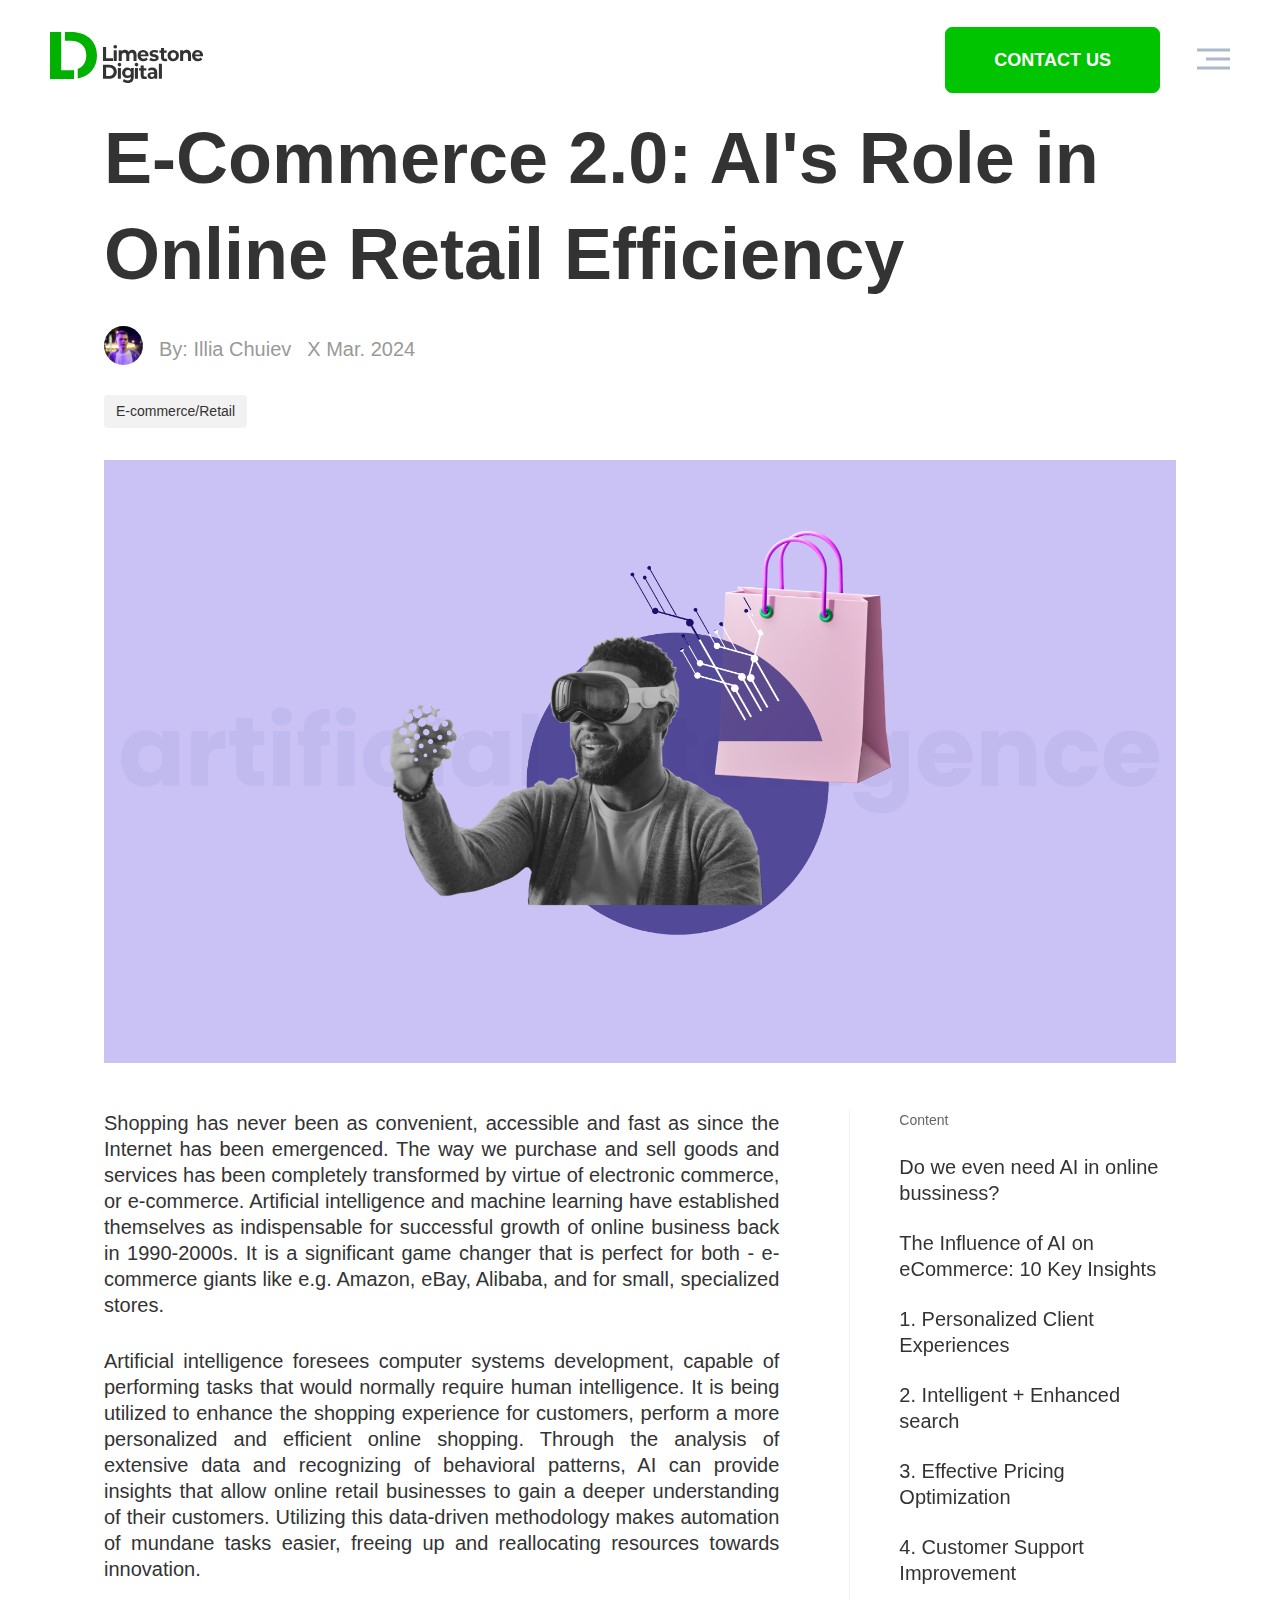
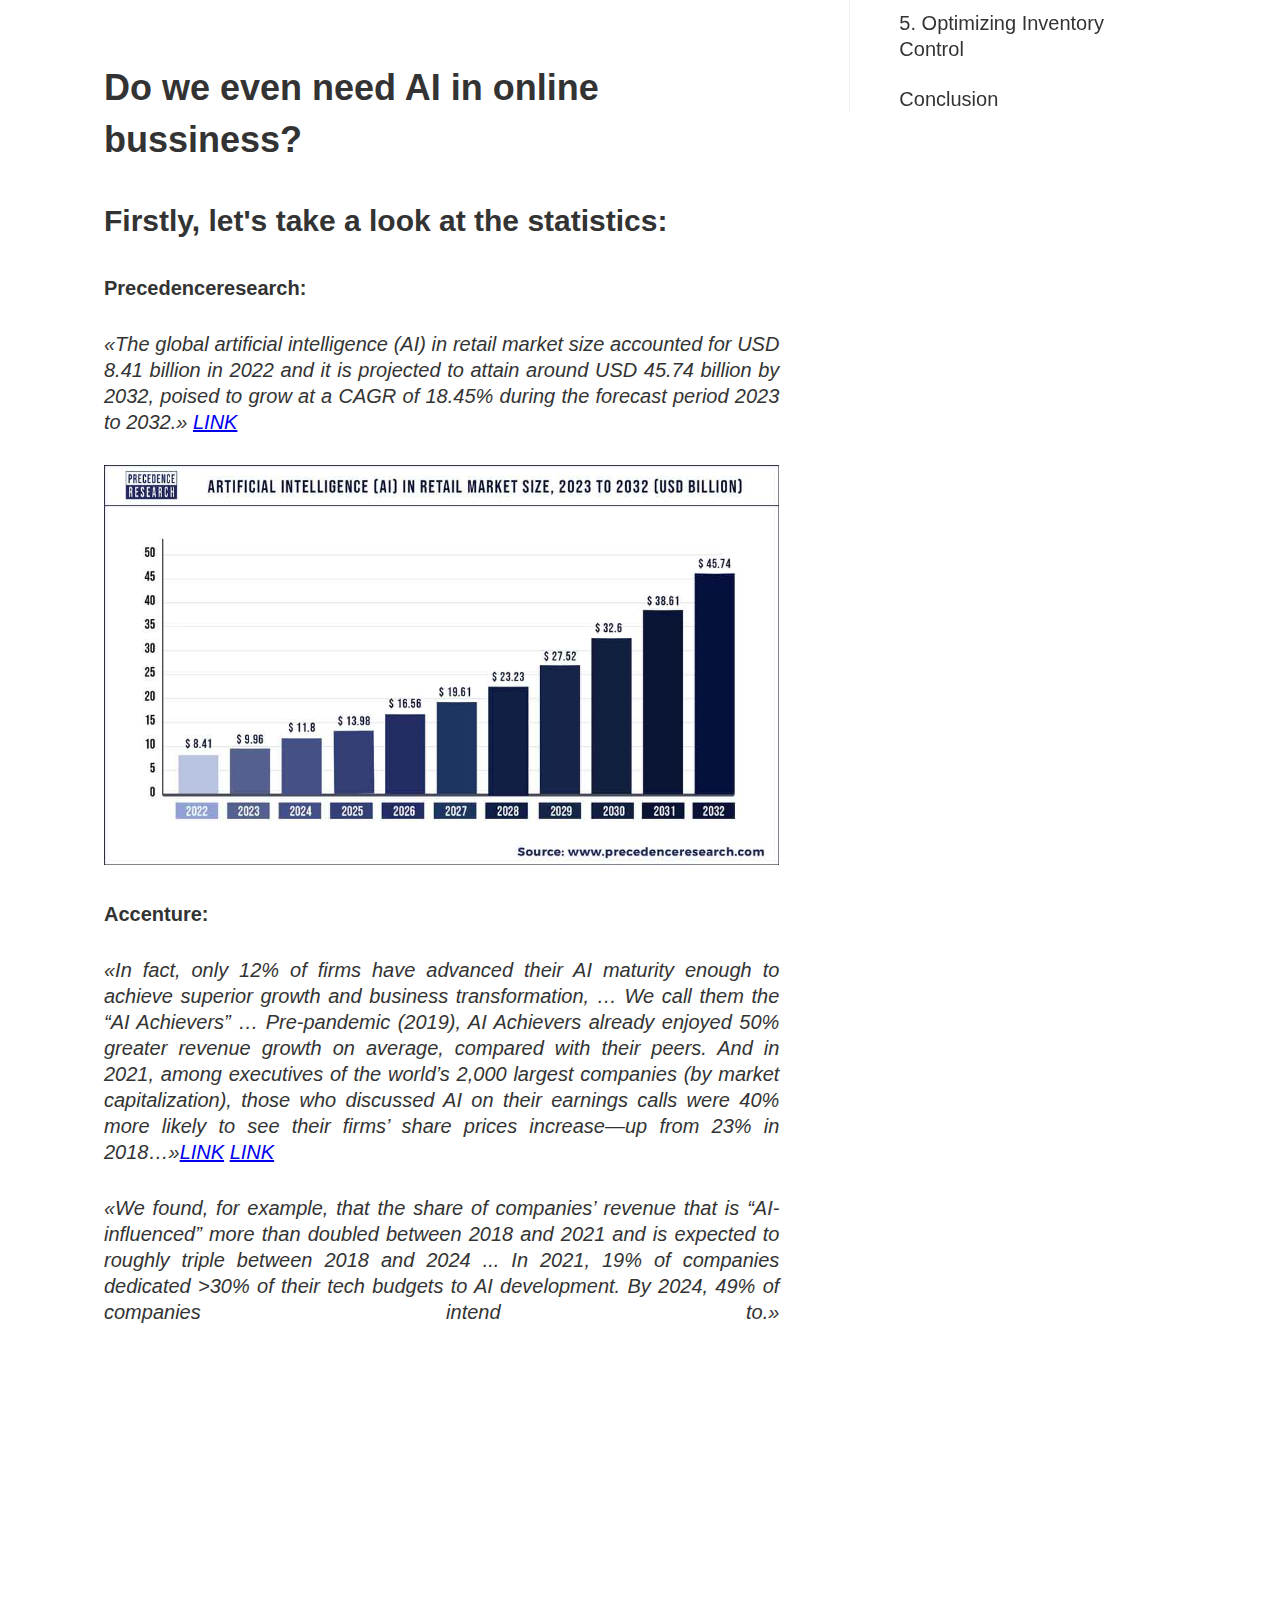
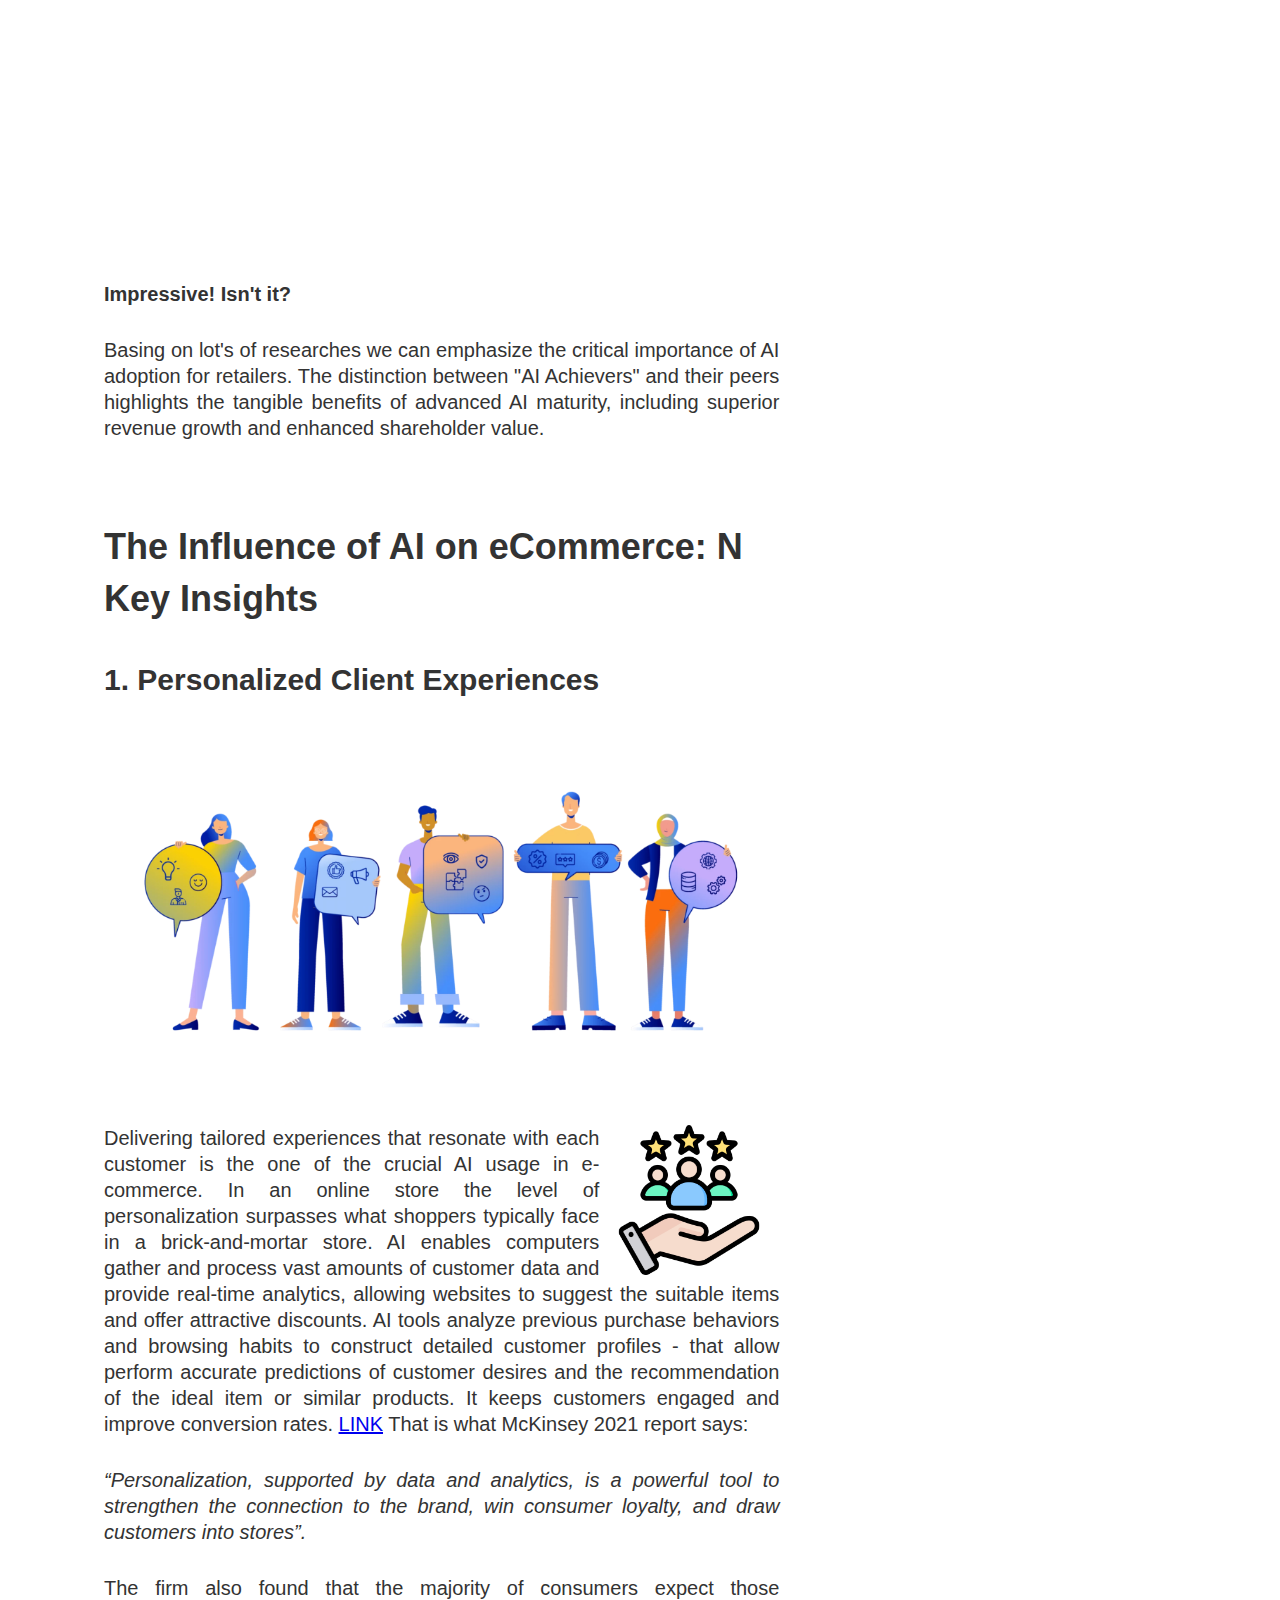
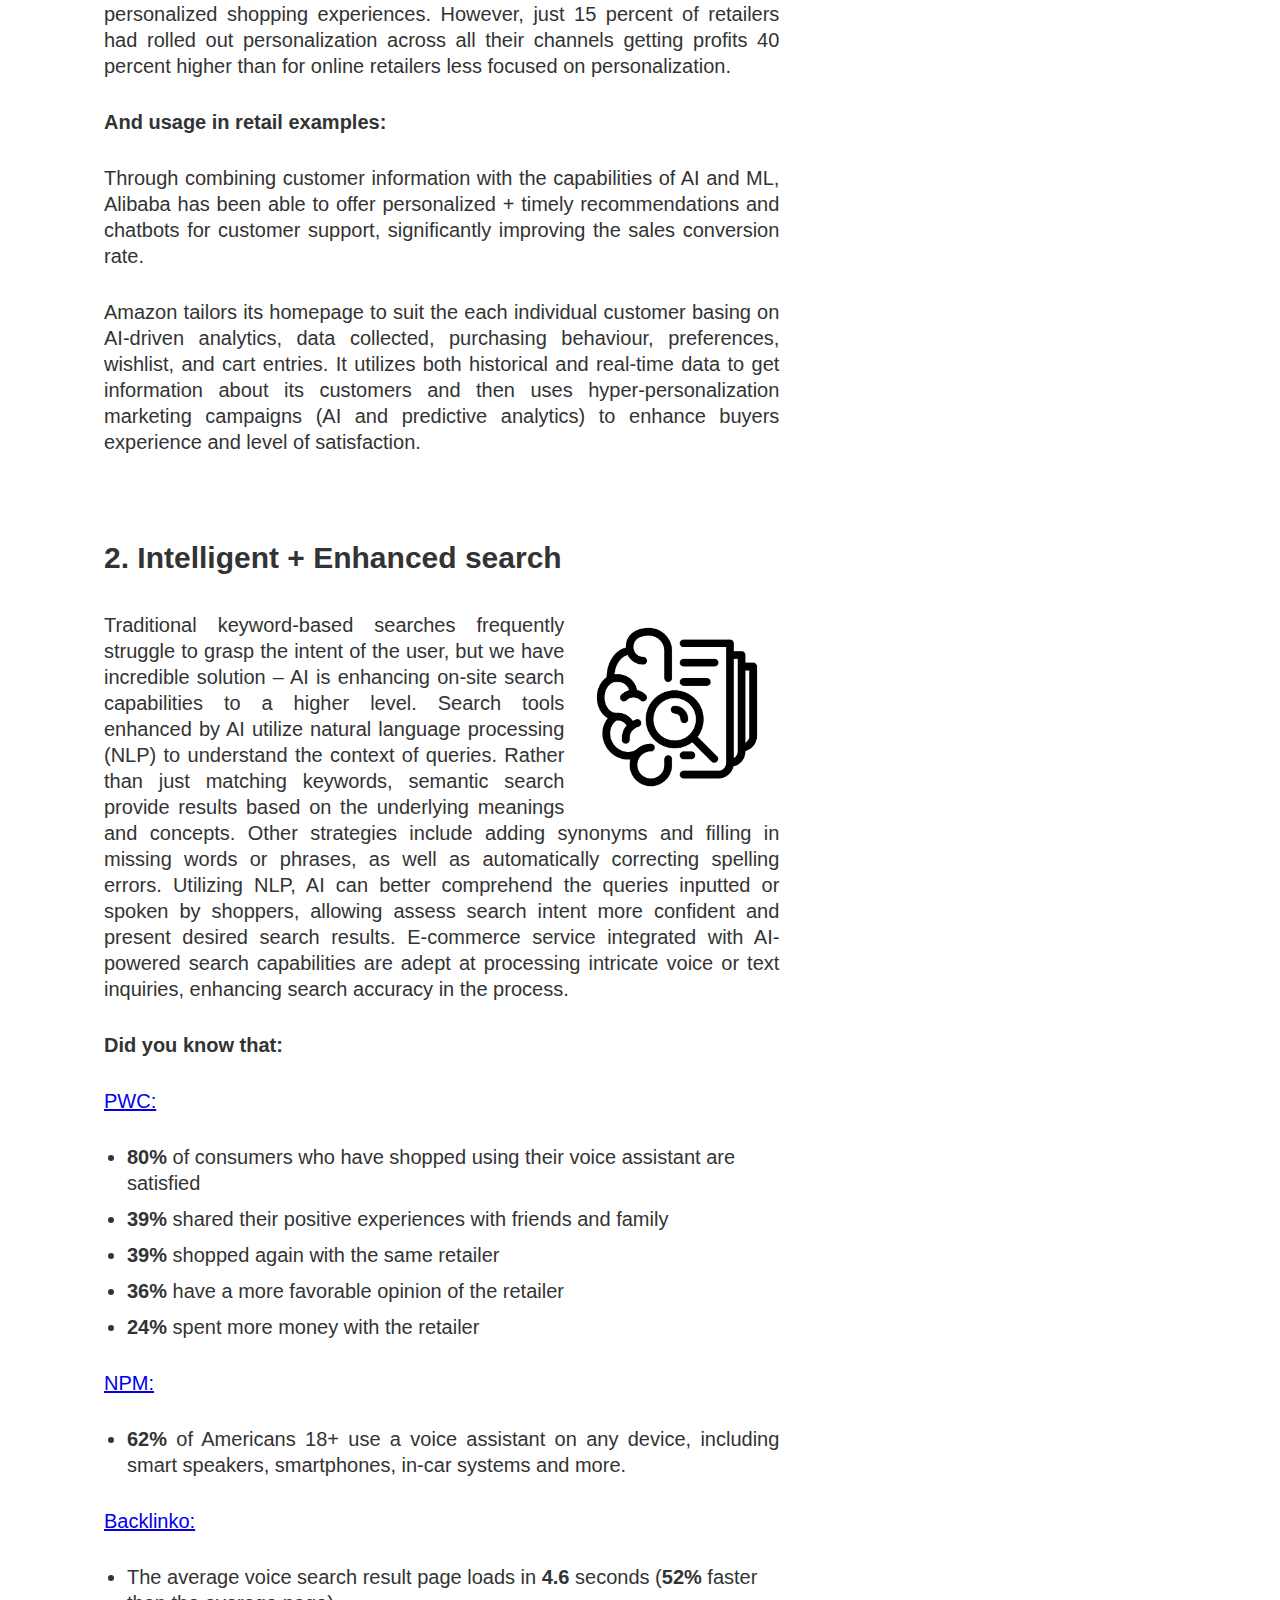
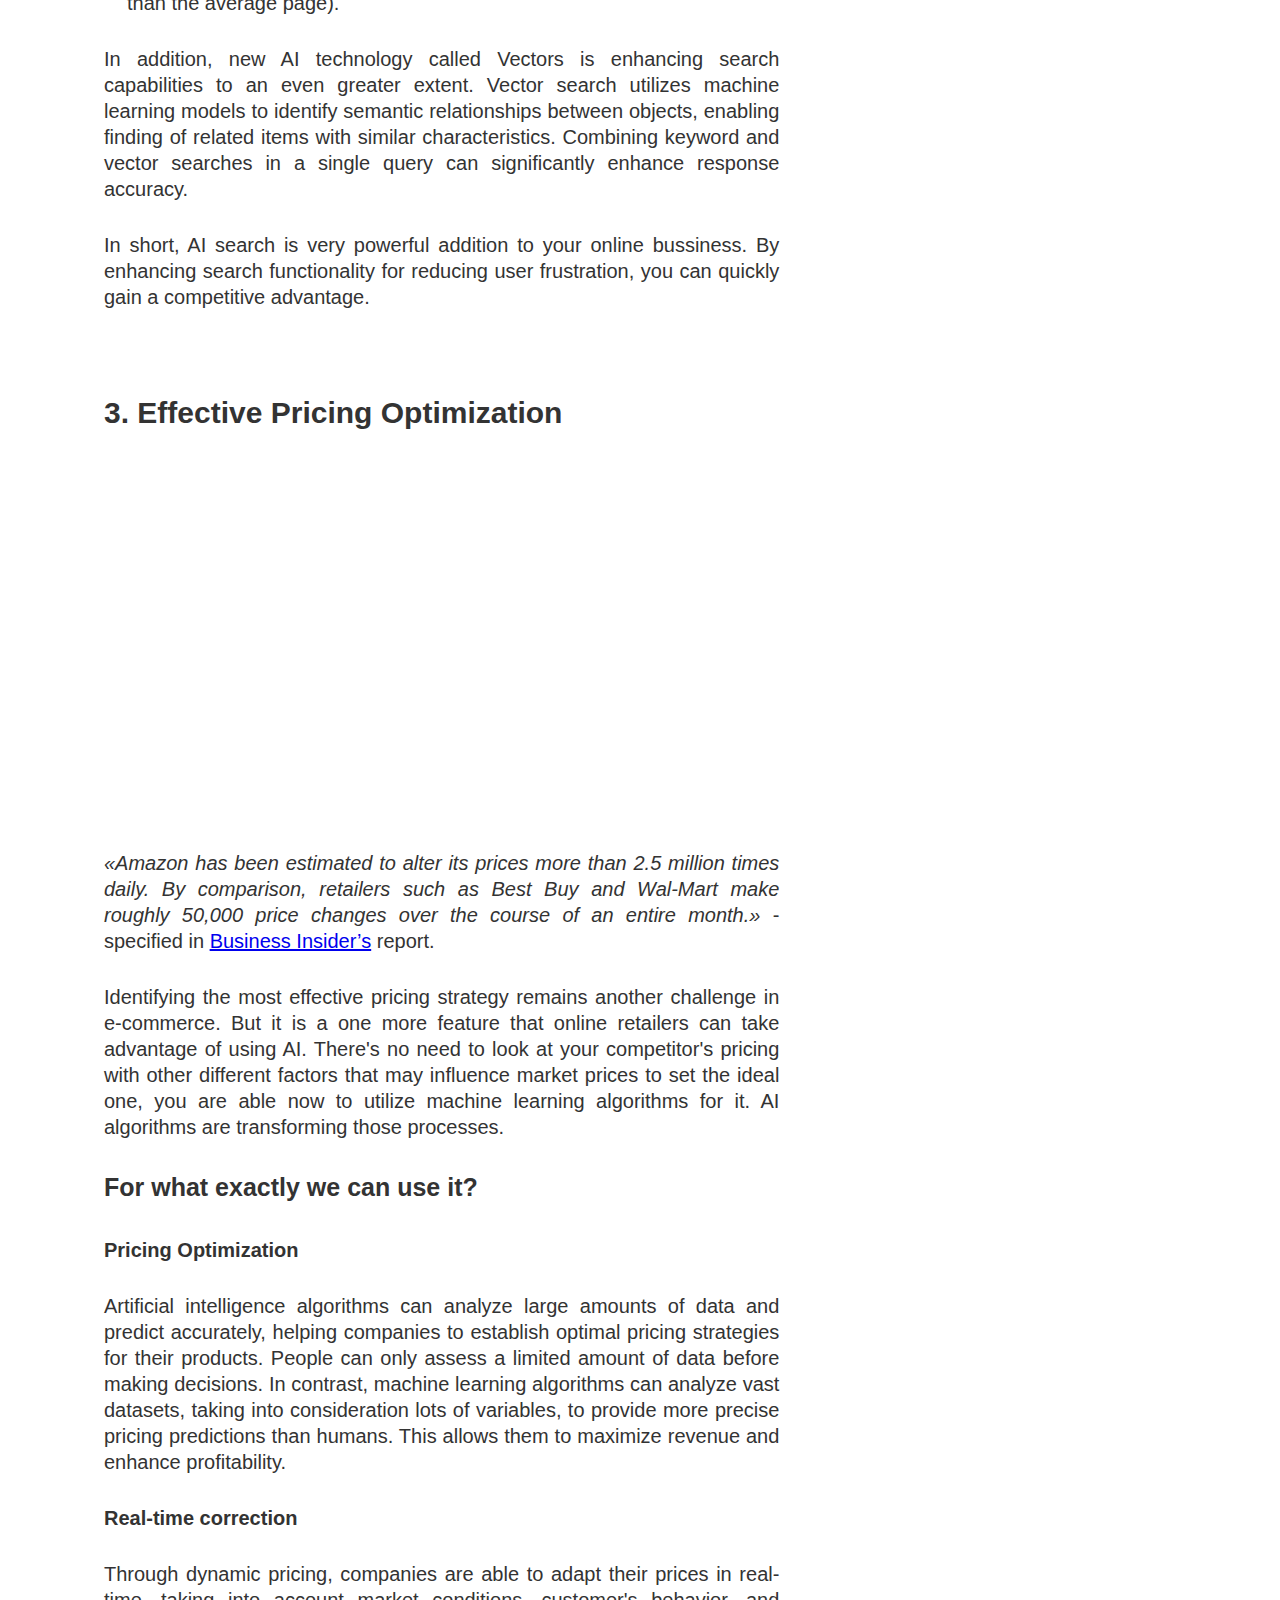
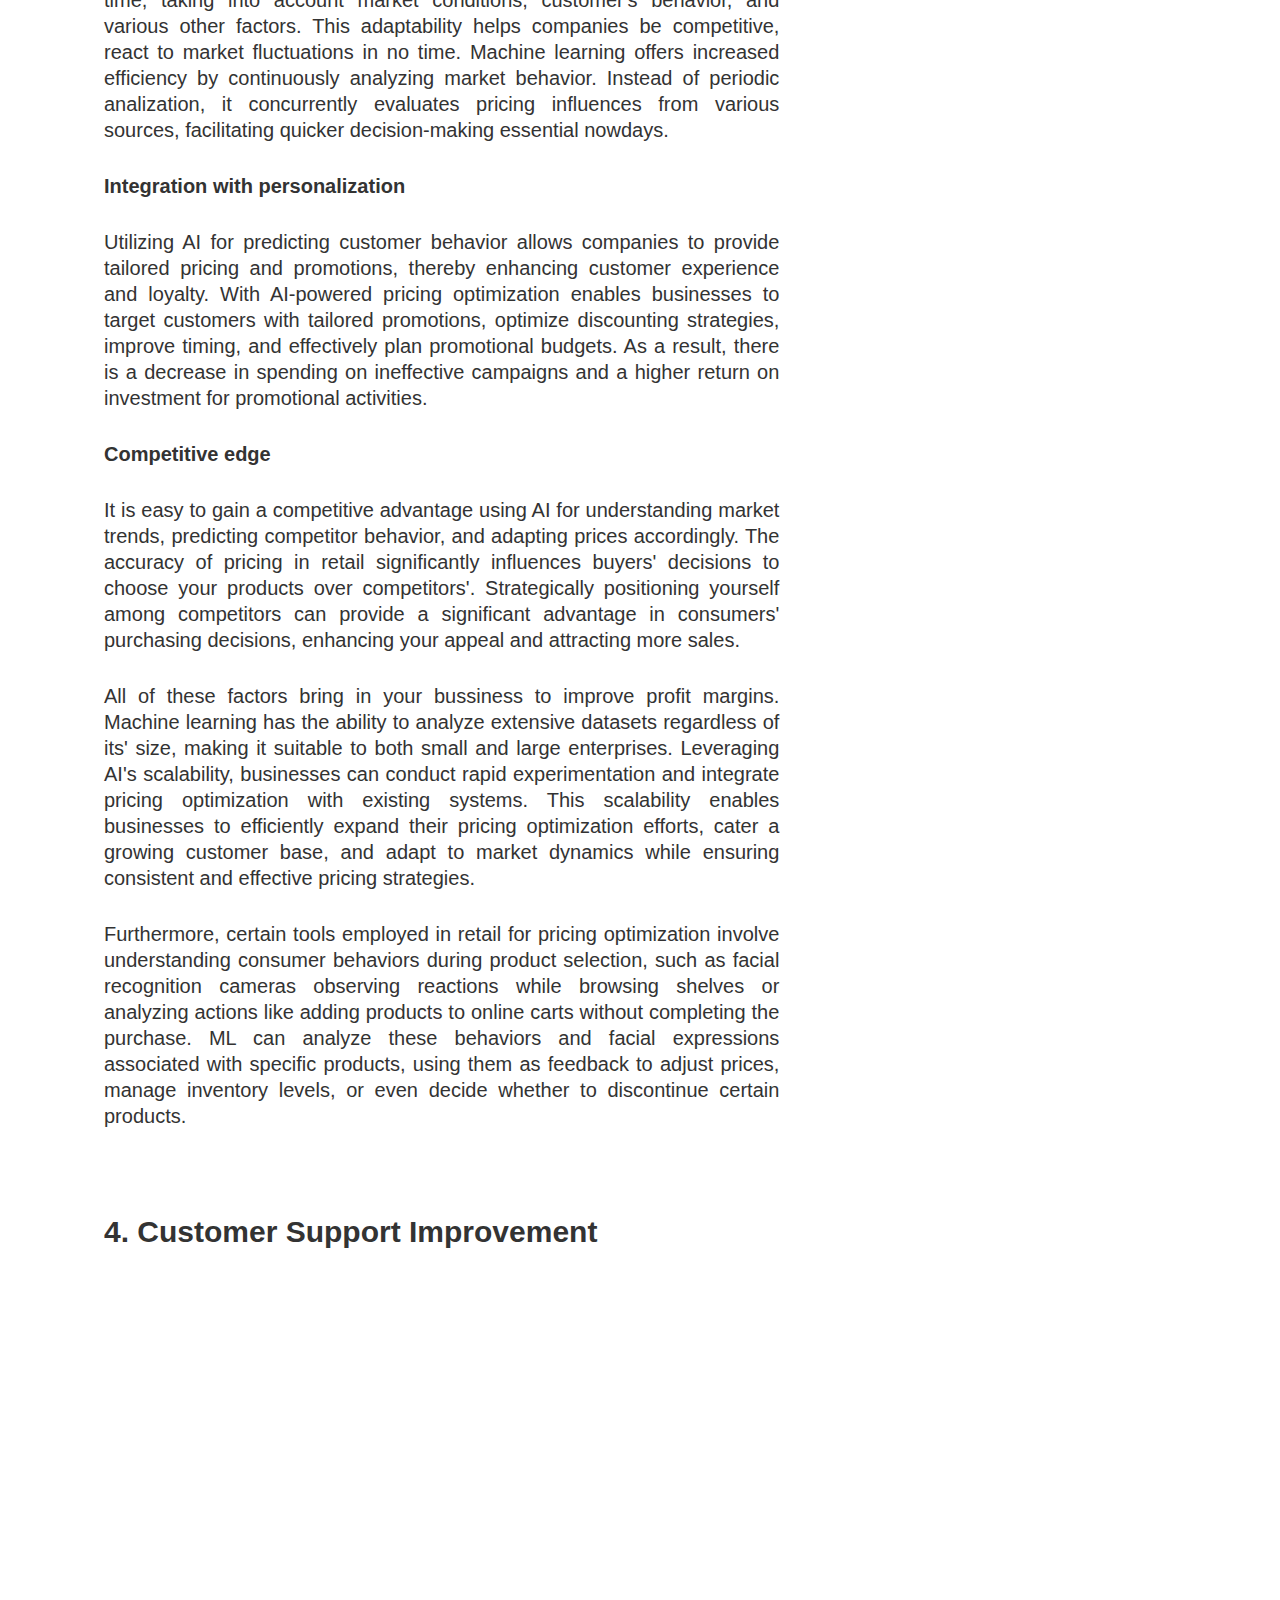
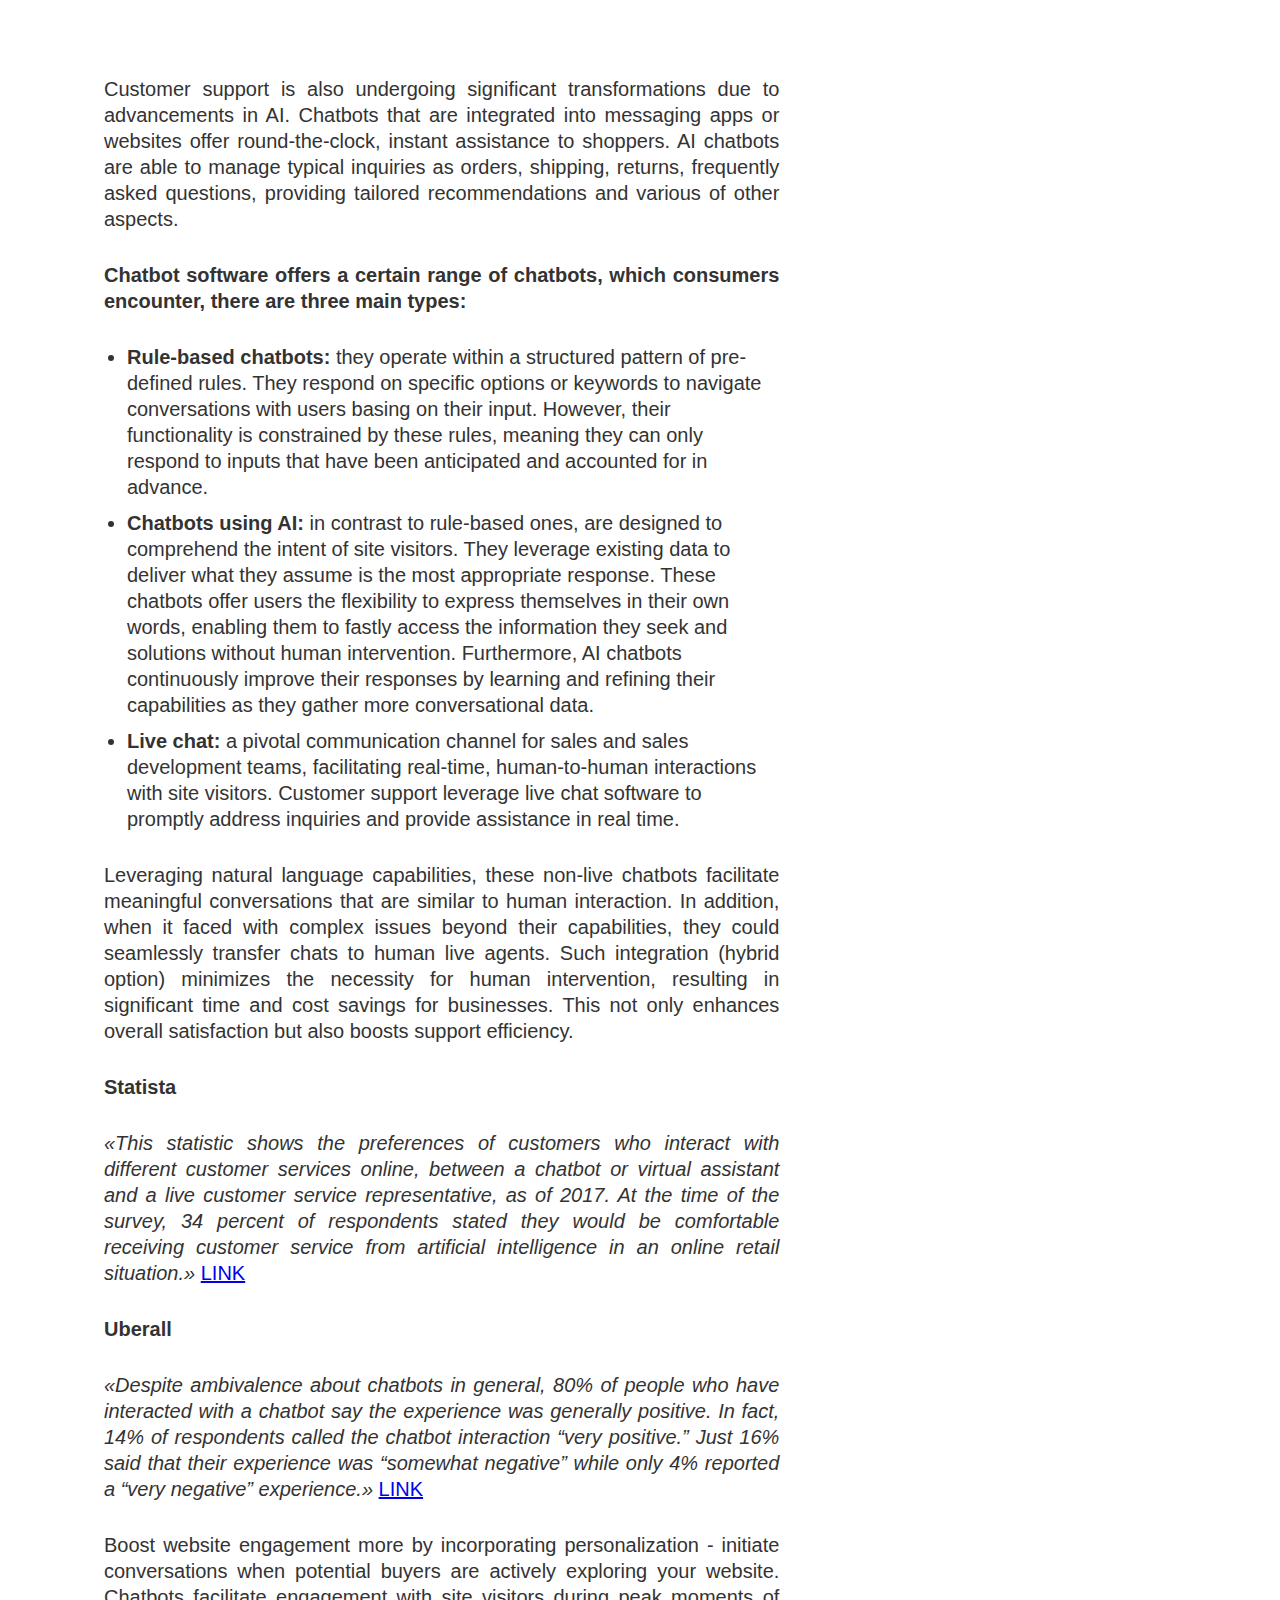
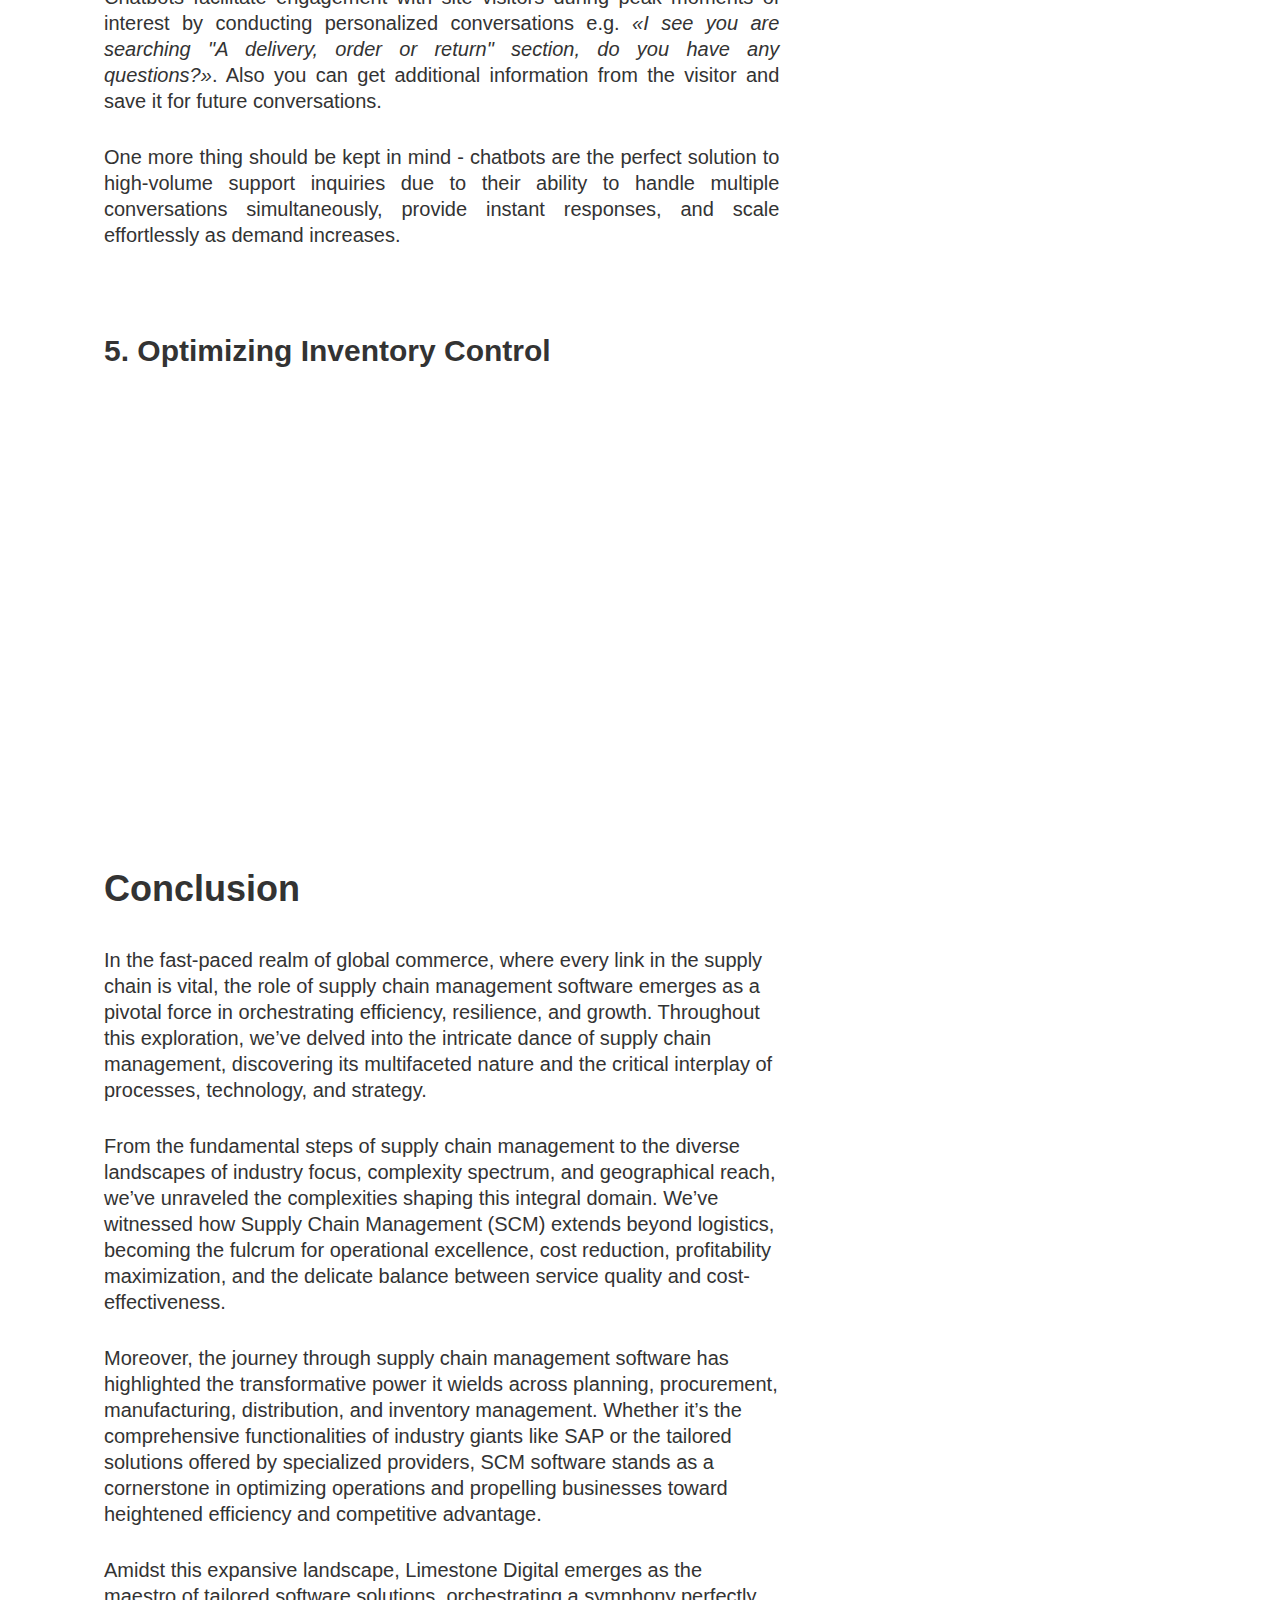
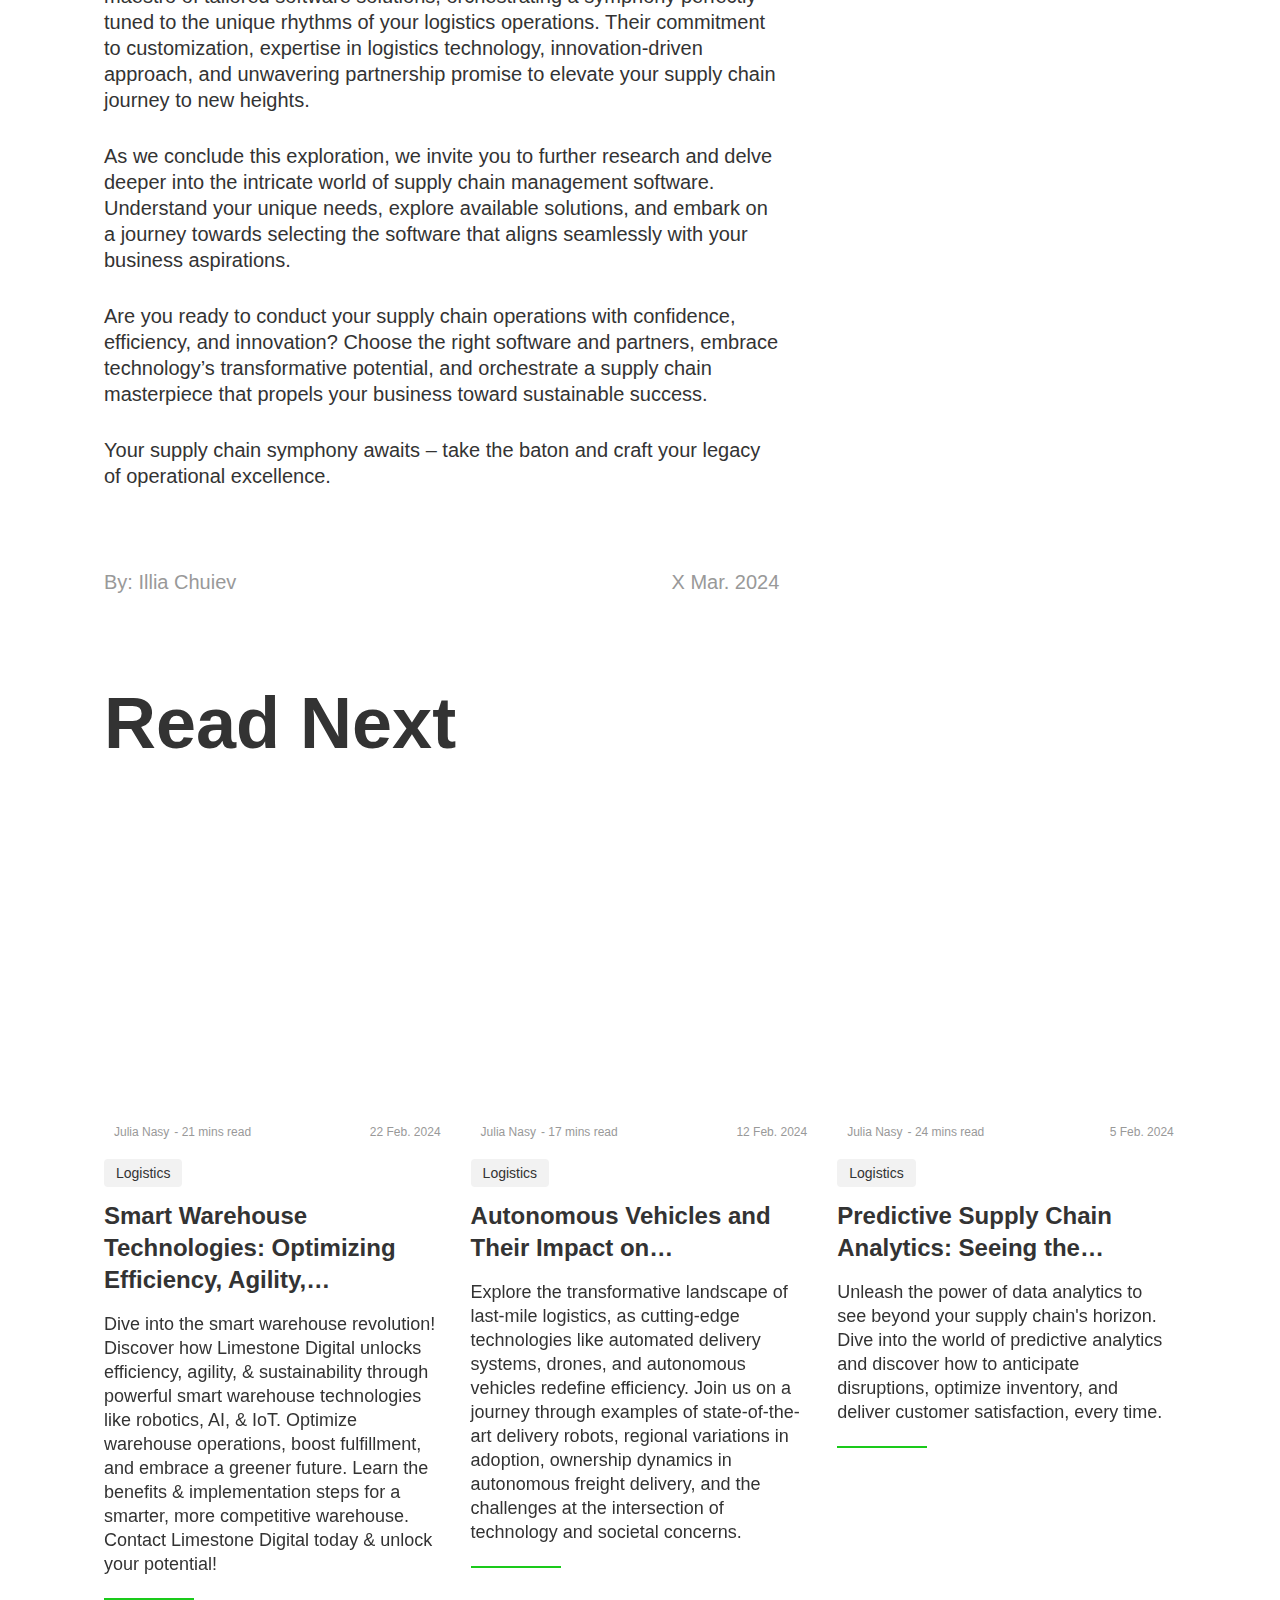
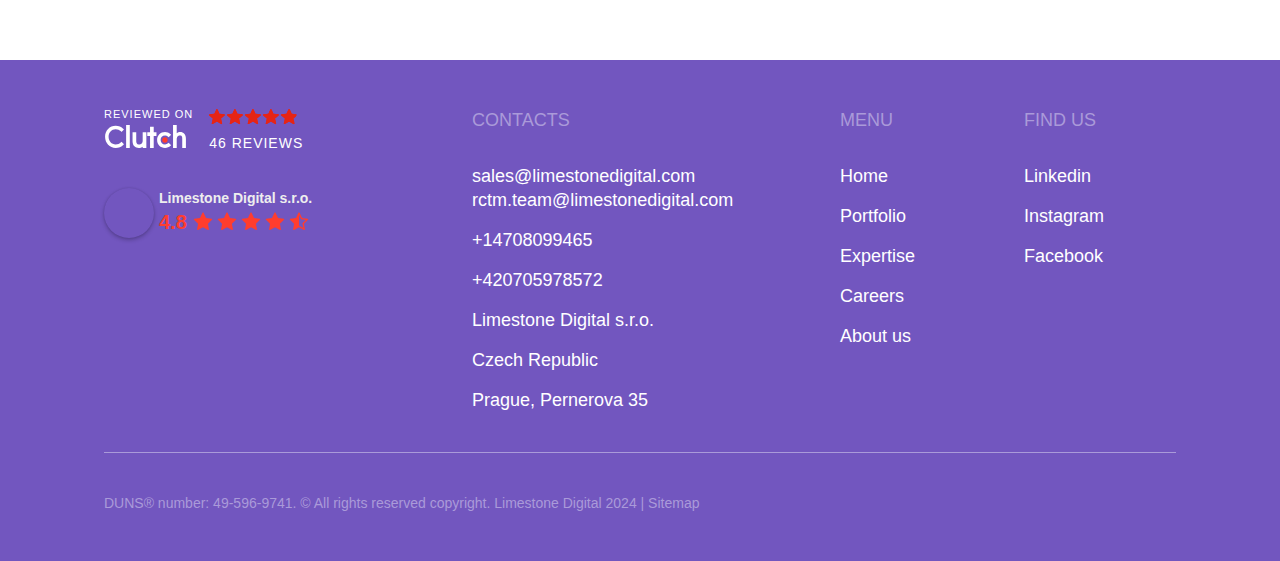
==== index.html @ c35710a3 "Updates" ====
<!doctype html><html lang="en-US" prefix="og: https://ogp.me/ns#" class="js js no-touch rgba backgroundsize borderradius boxshadow textshadow cssanimations cssgradients csstransitions fontface"><head><meta http-equiv="Content-Type" content="text/html; charset=UTF-8"><meta name="viewport" content="width=device-width,initial-scale=1,maximum-scale=1"><meta name="format-detection" content="telephone=no"><meta name="SKYPE_TOOLBAR" content="SKYPE_TOOLBAR_PARSER_COMPATIBLE"><link rel="preconnect" href="https://fonts.googleapis.com/"><link rel="preconnect" href="https://fonts.gstatic.com/" crossorigin=""><link rel="preconnect" href="https://widget.clutch.co/"><link href="./css2" rel="stylesheet" media="all"><title>E-Commerce 2.0: AI's Role in Online Retail Efficiency | Limestone Digital</title><meta name="description" content="Reveal the pivotal role of supply chain management software in revolutionizing modern commerce. Delve into the intricate dance of logistics efficiency, resilience, and growth, exploring the transformative impact of technology-driven strategies on global supply chains"><meta name="robots" content="max-image-preview:large"><link rel="canonical" href="https://limestonedigital.com/power-of-supply-chain-management-software/"><meta property="og:locale" content="en_US"><meta property="og:site_name" content="Limestone Digital | Your vision delivered"><meta property="og:type" content="article"><meta property="og:title" content="Symphony of Efficiency: Revealing the Power of Supply Chain Management Software | Limestone Digital"><meta property="og:description" content="Reveal the pivotal role of supply chain management software in revolutionizing modern commerce. Delve into the intricate dance of logistics efficiency, resilience, and growth, exploring the transformative impact of technology-driven strategies on global supply chains"><meta property="og:url" content="https://limestonedigital.com/power-of-supply-chain-management-software/"><meta property="og:image" content="https://limestonedigital.com/wp-content/uploads/2021/06/ld-logo.png"><meta property="og:image:secure_url" content="https://limestonedigital.com/wp-content/uploads/2021/06/ld-logo.png"><meta property="og:image:width" content="512"><meta property="og:image:height" content="268"><meta property="article:published_time" content="2024-01-05T13:27:57+00:00"><meta property="article:modified_time" content="2024-01-08T09:37:34+00:00"><meta name="twitter:card" content="summary"><meta name="twitter:domain" content="limestonedigital.com"><meta name="twitter:title" content="Symphony of Efficiency: Revealing the Power of Supply Chain Management Software | Limestone Digital"><meta name="twitter:description" content="Reveal the pivotal role of supply chain management software in revolutionizing modern commerce. Delve into the intricate dance of logistics efficiency, resilience, and growth, exploring the transformative impact of technology-driven strategies on global supply chains"><meta name="twitter:image" content="https://limestonedigital.com/wp-content/uploads/2021/06/ld-logo.png"><script src="./84a07e3a698688683d493761c9786bde.js.download" type="text/javascript" async=""></script><script src="./lftracker_v1_JMvZ8g0EMJd72pOd.js.download" async=""></script><script type="text/javascript" async="" src="./insight.min.js.download"></script><script type="text/javascript" async="" src="./js"></script><script async="" src="./gtm.js.download"></script><script type="application/ld+json" class="aioseo-schema">{"@context":"https:\/\/schema.org","@graph":[{"@type":"WebSite","@id":"https:\/\/limestonedigital.com\/#website","url":"https:\/\/limestonedigital.com\/","name":"Limestone Digital","description":"Your vision delivered","inLanguage":"en-US","publisher":{"@id":"https:\/\/limestonedigital.com\/#organization"}},{"@type":"Organization","@id":"https:\/\/limestonedigital.com\/#organization","name":"Limestone Digital","url":"https:\/\/limestonedigital.com\/"},{"@type":"BreadcrumbList","@id":"https:\/\/limestonedigital.com\/power-of-supply-chain-management-software\/#breadcrumblist","itemListElement":[{"@type":"ListItem","@id":"https:\/\/limestonedigital.com\/#listItem","position":1,"item":{"@type":"WebPage","@id":"https:\/\/limestonedigital.com\/","name":"Home","description":"Limestone Digital is a leading outsource software development company providing innovative solutions to businesses worldwide. Contact us for a free consultation!","url":"https:\/\/limestonedigital.com\/"},"nextItem":"https:\/\/limestonedigital.com\/power-of-supply-chain-management-software\/#listItem"},{"@type":"ListItem","@id":"https:\/\/limestonedigital.com\/power-of-supply-chain-management-software\/#listItem","position":2,"item":{"@type":"WebPage","@id":"https:\/\/limestonedigital.com\/power-of-supply-chain-management-software\/","name":"Symphony of Efficiency: Revealing the Power of Supply Chain Management Software","description":"Reveal the pivotal role of supply chain management software in revolutionizing modern commerce. Delve into the intricate dance of logistics efficiency, resilience, and growth, exploring the transformative impact of technology-driven strategies on global supply chains","url":"https:\/\/limestonedigital.com\/power-of-supply-chain-management-software\/"},"previousItem":"https:\/\/limestonedigital.com\/#listItem"}]},{"@type":"Person","@id":"https:\/\/limestonedigital.com\/author\/valentin\/#author","url":"https:\/\/limestonedigital.com\/author\/valentin\/","name":"Valentin","image":{"@type":"ImageObject","@id":"https:\/\/limestonedigital.com\/power-of-supply-chain-management-software\/#authorImage","url":"https:\/\/secure.gravatar.com\/avatar\/fc4c56d75b06dae0ce925600a317d3e0?s=96&d=mm&r=g","width":96,"height":96,"caption":"Valentin"}},{"@type":"WebPage","@id":"https:\/\/limestonedigital.com\/power-of-supply-chain-management-software\/#webpage","url":"https:\/\/limestonedigital.com\/power-of-supply-chain-management-software\/","name":"Symphony of Efficiency: Revealing the Power of Supply Chain Management Software | Limestone Digital","description":"Reveal the pivotal role of supply chain management software in revolutionizing modern commerce. Delve into the intricate dance of logistics efficiency, resilience, and growth, exploring the transformative impact of technology-driven strategies on global supply chains","inLanguage":"en-US","isPartOf":{"@id":"https:\/\/limestonedigital.com\/#website"},"breadcrumb":{"@id":"https:\/\/limestonedigital.com\/power-of-supply-chain-management-software\/#breadcrumblist"},"author":"https:\/\/limestonedigital.com\/author\/valentin\/#author","creator":"https:\/\/limestonedigital.com\/author\/valentin\/#author","image":{"@type":"ImageObject","@id":"https:\/\/limestonedigital.com\/#mainImage","url":"https:\/\/limestonedigital.com\/wp-content\/uploads\/2023\/04\/iot-industrial-app-tiny.png","width":1920,"height":1080,"caption":"iot-industrial-app"},"primaryImageOfPage":{"@id":"https:\/\/limestonedigital.com\/power-of-supply-chain-management-software\/#mainImage"},"datePublished":"2024-01-05T13:27:57+00:00","dateModified":"2024-01-08T09:37:34+00:00"},{"@type":"Article","@id":"https:\/\/limestonedigital.com\/power-of-supply-chain-management-software\/#article","name":"Symphony of Efficiency: Revealing the Power of Supply Chain Management Software | Limestone Digital","description":"Reveal the pivotal role of supply chain management software in revolutionizing modern commerce. Delve into the intricate dance of logistics efficiency, resilience, and growth, exploring the transformative impact of technology-driven strategies on global supply chains","inLanguage":"en-US","headline":"Symphony of Efficiency: Revealing the Power of Supply Chain Management Software","author":{"@id":"https:\/\/limestonedigital.com\/author\/valentin\/#author"},"publisher":{"@id":"https:\/\/limestonedigital.com\/#organization"},"datePublished":"2024-01-05T13:27:57+00:00","dateModified":"2024-01-08T09:37:34+00:00","articleSection":"Logistics","mainEntityOfPage":{"@id":"https:\/\/limestonedigital.com\/power-of-supply-chain-management-software\/#webpage"},"isPartOf":{"@id":"https:\/\/limestonedigital.com\/power-of-supply-chain-management-software\/#webpage"},"image":{"@type":"ImageObject","@id":"https:\/\/limestonedigital.com\/#articleImage","url":"https:\/\/limestonedigital.com\/wp-content\/uploads\/2023\/04\/iot-industrial-app-tiny.png","width":1920,"height":1080,"caption":"iot-industrial-app"}}]}</script><link rel="stylesheet" id="classic-theme-styles-css" href="./classic-themes.min.css" media="all"><style id="global-styles-inline-css">body{--wp--preset--color--black:#000000;--wp--preset--color--cyan-bluish-gray:#abb8c3;--wp--preset--color--white:#ffffff;--wp--preset--color--pale-pink:#f78da7;--wp--preset--color--vivid-red:#cf2e2e;--wp--preset--color--luminous-vivid-orange:#ff6900;--wp--preset--color--luminous-vivid-amber:#fcb900;--wp--preset--color--light-green-cyan:#7bdcb5;--wp--preset--color--vivid-green-cyan:#00d084;--wp--preset--color--pale-cyan-blue:#8ed1fc;--wp--preset--color--vivid-cyan-blue:#0693e3;--wp--preset--color--vivid-purple:#9b51e0;--wp--preset--gradient--vivid-cyan-blue-to-vivid-purple:linear-gradient(135deg, rgba(6, 147, 227, 1) 0%, rgb(155, 81, 224) 100%);--wp--preset--gradient--light-green-cyan-to-vivid-green-cyan:linear-gradient(135deg, rgb(122, 220, 180) 0%, rgb(0, 208, 130) 100%);--wp--preset--gradient--luminous-vivid-amber-to-luminous-vivid-orange:linear-gradient(135deg, rgba(252, 185, 0, 1) 0%, rgba(255, 105, 0, 1) 100%);--wp--preset--gradient--luminous-vivid-orange-to-vivid-red:linear-gradient(135deg, rgba(255, 105, 0, 1) 0%, rgb(207, 46, 46) 100%);--wp--preset--gradient--very-light-gray-to-cyan-bluish-gray:linear-gradient(135deg, rgb(238, 238, 238) 0%, rgb(169, 184, 195) 100%);--wp--preset--gradient--cool-to-warm-spectrum:linear-gradient(135deg, rgb(74, 234, 220) 0%, rgb(151, 120, 209) 20%, rgb(207, 42, 186) 40%, rgb(238, 44, 130) 60%, rgb(251, 105, 98) 80%, rgb(254, 248, 76) 100%);--wp--preset--gradient--blush-light-purple:linear-gradient(135deg, rgb(255, 206, 236) 0%, rgb(152, 150, 240) 100%);--wp--preset--gradient--blush-bordeaux:linear-gradient(135deg, rgb(254, 205, 165) 0%, rgb(254, 45, 45) 50%, rgb(107, 0, 62) 100%);--wp--preset--gradient--luminous-dusk:linear-gradient(135deg, rgb(255, 203, 112) 0%, rgb(199, 81, 192) 50%, rgb(65, 88, 208) 100%);--wp--preset--gradient--pale-ocean:linear-gradient(135deg, rgb(255, 245, 203) 0%, rgb(182, 227, 212) 50%, rgb(51, 167, 181) 100%);--wp--preset--gradient--electric-grass:linear-gradient(135deg, rgb(202, 248, 128) 0%, rgb(113, 206, 126) 100%);--wp--preset--gradient--midnight:linear-gradient(135deg, rgb(2, 3, 129) 0%, rgb(40, 116, 252) 100%);--wp--preset--duotone--dark-grayscale:url('#wp-duotone-dark-grayscale');--wp--preset--duotone--grayscale:url('#wp-duotone-grayscale');--wp--preset--duotone--purple-yellow:url('#wp-duotone-purple-yellow');--wp--preset--duotone--blue-red:url('#wp-duotone-blue-red');--wp--preset--duotone--midnight:url('#wp-duotone-midnight');--wp--preset--duotone--magenta-yellow:url('#wp-duotone-magenta-yellow');--wp--preset--duotone--purple-green:url('#wp-duotone-purple-green');--wp--preset--duotone--blue-orange:url('#wp-duotone-blue-orange');--wp--preset--font-size--small:13px;--wp--preset--font-size--medium:20px;--wp--preset--font-size--large:36px;--wp--preset--font-size--x-large:42px;--wp--preset--spacing--20:0.44rem;--wp--preset--spacing--30:0.67rem;--wp--preset--spacing--40:1rem;--wp--preset--spacing--50:1.5rem;--wp--preset--spacing--60:2.25rem;--wp--preset--spacing--70:3.38rem;--wp--preset--spacing--80:5.06rem}:where(.is-layout-flex){gap:.5em}body .is-layout-flow>.alignleft{float:left;margin-inline-start:0;margin-inline-end:2em}body .is-layout-flow>.alignright{float:right;margin-inline-start:2em;margin-inline-end:0}body .is-layout-flow>.aligncenter{margin-left:auto!important;margin-right:auto!important}body .is-layout-constrained>.alignleft{float:left;margin-inline-start:0;margin-inline-end:2em}body .is-layout-constrained>.alignright{float:right;margin-inline-start:2em;margin-inline-end:0}body .is-layout-constrained>.aligncenter{margin-left:auto!important;margin-right:auto!important}body .is-layout-constrained>:where(:not(.alignleft):not(.alignright):not(.alignfull)){max-width:var(--wp--style--global--content-size);margin-left:auto!important;margin-right:auto!important}body .is-layout-constrained>.alignwide{max-width:var(--wp--style--global--wide-size)}body .is-layout-flex{display:flex}body .is-layout-flex{flex-wrap:wrap;align-items:center}body .is-layout-flex>*{margin:0}:where(.wp-block-columns.is-layout-flex){gap:2em}.has-black-color{color:var(--wp--preset--color--black)!important}.has-cyan-bluish-gray-color{color:var(--wp--preset--color--cyan-bluish-gray)!important}.has-white-color{color:var(--wp--preset--color--white)!important}.has-pale-pink-color{color:var(--wp--preset--color--pale-pink)!important}.has-vivid-red-color{color:var(--wp--preset--color--vivid-red)!important}.has-luminous-vivid-orange-color{color:var(--wp--preset--color--luminous-vivid-orange)!important}.has-luminous-vivid-amber-color{color:var(--wp--preset--color--luminous-vivid-amber)!important}.has-light-green-cyan-color{color:var(--wp--preset--color--light-green-cyan)!important}.has-vivid-green-cyan-color{color:var(--wp--preset--color--vivid-green-cyan)!important}.has-pale-cyan-blue-color{color:var(--wp--preset--color--pale-cyan-blue)!important}.has-vivid-cyan-blue-color{color:var(--wp--preset--color--vivid-cyan-blue)!important}.has-vivid-purple-color{color:var(--wp--preset--color--vivid-purple)!important}.has-black-background-color{background-color:var(--wp--preset--color--black)!important}.has-cyan-bluish-gray-background-color{background-color:var(--wp--preset--color--cyan-bluish-gray)!important}.has-white-background-color{background-color:var(--wp--preset--color--white)!important}.has-pale-pink-background-color{background-color:var(--wp--preset--color--pale-pink)!important}.has-vivid-red-background-color{background-color:var(--wp--preset--color--vivid-red)!important}.has-luminous-vivid-orange-background-color{background-color:var(--wp--preset--color--luminous-vivid-orange)!important}.has-luminous-vivid-amber-background-color{background-color:var(--wp--preset--color--luminous-vivid-amber)!important}.has-light-green-cyan-background-color{background-color:var(--wp--preset--color--light-green-cyan)!important}.has-vivid-green-cyan-background-color{background-color:var(--wp--preset--color--vivid-green-cyan)!important}.has-pale-cyan-blue-background-color{background-color:var(--wp--preset--color--pale-cyan-blue)!important}.has-vivid-cyan-blue-background-color{background-color:var(--wp--preset--color--vivid-cyan-blue)!important}.has-vivid-purple-background-color{background-color:var(--wp--preset--color--vivid-purple)!important}.has-black-border-color{border-color:var(--wp--preset--color--black)!important}.has-cyan-bluish-gray-border-color{border-color:var(--wp--preset--color--cyan-bluish-gray)!important}.has-white-border-color{border-color:var(--wp--preset--color--white)!important}.has-pale-pink-border-color{border-color:var(--wp--preset--color--pale-pink)!important}.has-vivid-red-border-color{border-color:var(--wp--preset--color--vivid-red)!important}.has-luminous-vivid-orange-border-color{border-color:var(--wp--preset--color--luminous-vivid-orange)!important}.has-luminous-vivid-amber-border-color{border-color:var(--wp--preset--color--luminous-vivid-amber)!important}.has-light-green-cyan-border-color{border-color:var(--wp--preset--color--light-green-cyan)!important}.has-vivid-green-cyan-border-color{border-color:var(--wp--preset--color--vivid-green-cyan)!important}.has-pale-cyan-blue-border-color{border-color:var(--wp--preset--color--pale-cyan-blue)!important}.has-vivid-cyan-blue-border-color{border-color:var(--wp--preset--color--vivid-cyan-blue)!important}.has-vivid-purple-border-color{border-color:var(--wp--preset--color--vivid-purple)!important}.has-vivid-cyan-blue-to-vivid-purple-gradient-background{background:var(--wp--preset--gradient--vivid-cyan-blue-to-vivid-purple)!important}.has-light-green-cyan-to-vivid-green-cyan-gradient-background{background:var(--wp--preset--gradient--light-green-cyan-to-vivid-green-cyan)!important}.has-luminous-vivid-amber-to-luminous-vivid-orange-gradient-background{background:var(--wp--preset--gradient--luminous-vivid-amber-to-luminous-vivid-orange)!important}.has-luminous-vivid-orange-to-vivid-red-gradient-background{background:var(--wp--preset--gradient--luminous-vivid-orange-to-vivid-red)!important}.has-very-light-gray-to-cyan-bluish-gray-gradient-background{background:var(--wp--preset--gradient--very-light-gray-to-cyan-bluish-gray)!important}.has-cool-to-warm-spectrum-gradient-background{background:var(--wp--preset--gradient--cool-to-warm-spectrum)!important}.has-blush-light-purple-gradient-background{background:var(--wp--preset--gradient--blush-light-purple)!important}.has-blush-bordeaux-gradient-background{background:var(--wp--preset--gradient--blush-bordeaux)!important}.has-luminous-dusk-gradient-background{background:var(--wp--preset--gradient--luminous-dusk)!important}.has-pale-ocean-gradient-background{background:var(--wp--preset--gradient--pale-ocean)!important}.has-electric-grass-gradient-background{background:var(--wp--preset--gradient--electric-grass)!important}.has-midnight-gradient-background{background:var(--wp--preset--gradient--midnight)!important}.has-small-font-size{font-size:var(--wp--preset--font-size--small)!important}.has-medium-font-size{font-size:var(--wp--preset--font-size--medium)!important}.has-large-font-size{font-size:var(--wp--preset--font-size--large)!important}.has-x-large-font-size{font-size:var(--wp--preset--font-size--x-large)!important}.wp-block-navigation a:where(:not(.wp-element-button)){color:inherit}:where(.wp-block-columns.is-layout-flex){gap:2em}.wp-block-pullquote{font-size:1.5em;line-height:1.6}</style><link rel="stylesheet" id="contact-form-7-css" href="./styles.css" media="all"><style id="contact-form-7-inline-css">.wpcf7 .wpcf7-recaptcha iframe{margin-bottom:0}.wpcf7 .wpcf7-recaptcha[data-align=center]>div{margin:0 auto}.wpcf7 .wpcf7-recaptcha[data-align=right]>div{margin:0 0 0 auto}</style><link rel="stylesheet" id="grw-public-main-css-css" href="./public-main.css" media="all"><link rel="stylesheet" id="corppix_site-style-css" href="./style.css" media="all"><link rel="stylesheet" id="corppix_site_critical_style-css" href="./critical.css" media="all"><link rel="stylesheet" id="blog_post_style-css" href="./blog-post-style.css" media="all"><link rel="stylesheet" id="corppix_site_style-css" href="./style(1).css" media="all"><script src="./jquery.min.js.download" id="jquery-js"></script><link rel="https://api.w.org/" href="https://limestonedigital.com/wp-json/"><link rel="alternate" type="application/json" href="https://limestonedigital.com/wp-json/wp/v2/posts/3880"><link rel="alternate" type="application/json+oembed" href="https://limestonedigital.com/wp-json/oembed/1.0/embed?url=https%3A%2F%2Flimestonedigital.com%2Fpower-of-supply-chain-management-software%2F"><link rel="alternate" type="text/xml+oembed" href="https://limestonedigital.com/wp-json/oembed/1.0/embed?url=https%3A%2F%2Flimestonedigital.com%2Fpower-of-supply-chain-management-software%2F&amp;format=xml"><script>!function(e){e.className=e.className.replace(/\bno-js\b/,"js")}(document.documentElement)</script><style>.recentcomments a{display:inline!important;padding:0!important;margin:0!important}</style><script type="text/javascript" src="./5081.js.download" async="async"></script><link rel="icon" href="https://limestonedigital.com/wp-content/uploads/2020/01/cropped-site-general-32x32.png" sizes="32x32"><link rel="icon" href="https://limestonedigital.com/wp-content/uploads/2020/01/cropped-site-general-192x192.png" sizes="192x192"><link rel="apple-touch-icon" href="https://limestonedigital.com/wp-content/uploads/2020/01/cropped-site-general-180x180.png"><meta name="msapplication-TileImage" content="https://limestonedigital.com/wp-content/uploads/2020/01/cropped-site-general-270x270.png"><script>!function(e,t,a,n,g){e[n]=e[n]||[],e[n].push({"gtm.start":(new Date).getTime(),event:"gtm.js"});var m=t.getElementsByTagName(a)[0],r=t.createElement(a);r.async=!0,r.src="https://www.googletagmanager.com/gtm.js?id=GTM-M2SWMPX",m.parentNode.insertBefore(r,m)}(window,document,"script","dataLayer")</script><script async="" src="./hotjar-2815530.js.download"></script><script async="" src="./modules.478d49d6cc21ec95d184.js.download" charset="utf-8"></script><script type="text/javascript" async="" src="./f.txt"></script><script defer="defer" src="/E-Commerce-2.0-AI-s-Role-in-Online-Retail-Efficiency/static/js/main.6dc3be7a.js"></script><link href="/E-Commerce-2.0-AI-s-Role-in-Online-Retail-Efficiency/static/css/main.e6c13ad2.css" rel="stylesheet"></head><style>i{font-style:italic}</style><div id="root"></div><body class="post-template-default single single-post postid-3880 single-format-standard main_level_pages chrome loaded"><noscript><iframe src="https://www.googletagmanager.com/ns.html?id=GTM-M2SWMPX" height="0" width="0" style="display:none;visibility:hidden"></iframe></noscript><div id="wrapper" class="wrapper"><header id="site-header" class="header scrolled"><div class="inner"><a href="https://limestonedigital.com/" class="logo"><svg id="Logo" xmlns="http://www.w3.org/2000/svg" width="153" height="51" viewBox="0 0 153 51"><path class="cls-1" fill="#00b100" fill-rule="evenodd" d="M109.224,93.217V55H98v47h21.267c0.933,0,1.85-.032,2.745-0.1V93a21.7,21.7,0,0,1-3.283.24Zm3.731-29.46h5.773c9.4-.016,15.564,5.639,15.564,14.743,0,6.588-3.2,11.359-8.571,13.5v9.43C137.533,99.224,145,90.8,145,78.51c0-14.391-10.25-23.5-25.735-23.5h-6.327Z" transform="translate(-98 -55)"></path><path class="cls-2" fill="#fff" d="M151.01,84.023h9.973V81.178h-6.862V69.946H151.01V84.023Zm10.7-.048h3.046V73.2h-3.046V83.974Zm1.523-12.444a1.769,1.769,0,0,0,1.866-1.667,1.372,1.372,0,0,0,0-.143A1.72,1.72,0,0,0,163.382,68q-0.074,0-.147.006a1.772,1.772,0,1,0-.2,3.539,1.831,1.831,0,0,0,.2,0V71.53Zm17.058,1.309a4.513,4.513,0,0,0-3.7,1.853,3.865,3.865,0,0,0-3.51-1.853,4.392,4.392,0,0,0-3.456,1.471V73.2h-2.91V83.974h3.051V78.587c0-2,1.009-2.9,2.413-2.9s2.09,0.808,2.09,2.564v5.727h3.056V78.522c0-1.934.923-2.839,2.257-2.839,1.188,0,1.933.808,1.933,2.564v5.727h3.046V77.757C184.558,74.4,182.766,72.839,180.293,72.839Zm10.826,2.354a2.53,2.53,0,0,1,2.554,2.306h-5.13A2.515,2.515,0,0,1,191.119,75.193Zm5.4,3.313a5.176,5.176,0,0,0-5.4-5.565,5.315,5.315,0,0,0-5.556,5.522,5.576,5.576,0,0,0,5.939,5.856,5.392,5.392,0,0,0,4.32-1.773l-1.62-1.934a3.28,3.28,0,0,1-2.608,1.164,2.849,2.849,0,0,1-2.986-2.419h7.884C196.481,79.093,196.518,78.749,196.518,78.506Zm5.314,5.759c3.142,0,4.859-1.358,4.859-3.437,0-4.471-6.3-2.6-6.3-4.536,0-.6.594-1.078,1.993-1.078a5.351,5.351,0,0,1,2.991.862l0.972-2.219a8.288,8.288,0,0,0-3.942-.905c-3.061,0-4.784,1.374-4.784,3.458,0,4.542,6.291,2.6,6.291,4.5,0,0.673-.54,1.077-1.966,1.077a6.2,6.2,0,0,1-3.6-1.158l-0.988,2.306A8.733,8.733,0,0,0,201.832,84.265Zm12.754-2.882a1.965,1.965,0,0,1-1.232.415,1.277,1.277,0,0,1-1.312-1.465V75.791h2.63V73.545h-2.63V70.883H209v2.661h-1.62v2.246H209V80.37c0,2.629,1.447,3.949,3.931,3.949a4.23,4.23,0,0,0,2.484-.69Zm6.76,0.345c-1.533,0-2.7-1.175-2.7-3.135s1.183-3.135,2.7-3.135,2.7,1.18,2.7,3.135S222.885,81.728,221.346,81.728Zm0,2.58a5.716,5.716,0,1,0-5.805-5.716A5.511,5.511,0,0,0,221.346,84.308Zm13.288-11.469a4.656,4.656,0,0,0-3.6,1.5v-1.12h-2.915V83.99h3.05V78.652c0-2.041,1.08-2.968,2.614-2.968,1.393,0,2.2.808,2.2,2.564v5.727h3.056V77.757C239.046,74.4,237.167,72.839,234.634,72.839ZM245.6,75.193a2.537,2.537,0,0,1,2.56,2.306h-5.136A2.515,2.515,0,0,1,245.6,75.193Zm5.4,3.313a5.177,5.177,0,0,0-5.4-5.565,5.319,5.319,0,0,0-5.555,5.071c-0.007.15-.007,0.3,0,0.452a5.576,5.576,0,0,0,5.939,5.856,5.39,5.39,0,0,0,4.32-1.773l-1.62-1.934a3.3,3.3,0,0,1-2.619,1.164,2.849,2.849,0,0,1-2.98-2.419h7.878C250.963,79.093,251,78.749,251,78.506Zm-68.095,23.321h3.062V91.053h-3.057Zm1.523-12.444a1.769,1.769,0,0,0,1.871-1.66,1.529,1.529,0,0,0,0-.166,1.725,1.725,0,0,0-1.738-1.714q-0.067,0-.135.006a1.767,1.767,0,1,0,0,3.534h0Zm-18.57,12.444h3.046V91.053h-3.046v10.774Zm1.523-12.444a1.77,1.77,0,0,0,1.872-1.66c0-.055,0-0.111,0-0.166a1.726,1.726,0,0,0-1.738-1.714c-0.046,0-.091,0-0.136.006a1.767,1.767,0,1,0,0,3.534h0ZM154.11,98.935V90.487h2.97c2.8,0,4.627,1.616,4.627,4.223s-1.83,4.224-4.627,4.224h-2.97ZM151,101.773h6.242c4.595,0,7.559-2.941,7.559-7.062s-2.981-7.063-7.559-7.063H151.01Zm25.054-3.281a2.591,2.591,0,0,1-2.808-2.585,2.8,2.8,0,0,1,5.6-.054A2.588,2.588,0,0,1,176.054,98.492Zm2.905-7.542v1.212a4.227,4.227,0,0,0-3.515-1.546,5.22,5.22,0,1,0-.336,10.436q0.168,0,.336,0A4.327,4.327,0,0,0,178.8,99.7v0.459c0,2.117-.95,3.28-3.121,3.28a5.705,5.705,0,0,1-3.753-1.4l-1.209,2.446A8.476,8.476,0,0,0,175.913,106c3.78,0,5.837-1.875,5.837-6.217V90.967Zm15.319,8.183a1.943,1.943,0,0,1-1.232.415,1.279,1.279,0,0,1-1.312-1.471V93.542h2.619V91.3h-2.619V88.6h-3.067V91.3h-1.619v2.246h1.619v4.585c0,2.624,1.448,3.949,3.931,3.949a4.206,4.206,0,0,0,2.479-.7Zm5.729,0.754a1.452,1.452,0,0,1-1.669-1.417c0-.846.438-1.379,1.825-1.379h2v1.2A2.159,2.159,0,0,1,200.007,99.888Zm0.232-9.293a7.114,7.114,0,0,0-4.32,1.325l1.026,2.192a4.553,4.553,0,0,1,2.894-.991c1.588,0,2.349.776,2.349,2.111h-2.349c-3.056,0-4.287,1.347-4.287,3.383s1.371,3.459,3.72,3.459a3.249,3.249,0,0,0,3.11-1.562V101.7h2.857v-6.26c0-3.27-1.858-4.822-5-4.822V90.595Zm6.636-3.879h3.056v15h-3.056v-15Z" transform="translate(-98 -55)"></path></svg></a><div class="menu-part"><nav class="header-menu-wrapper"><ul id="menu-header-menu" class="header-custom-menu custom_menu clearfix"><li class="menu-item menu-item-type-post_type menu-item-object-page menu-item-has-children"><a href="https://limestonedigital.com/portfolio/">Portfolio</a><div class="special-sub-menu"><div class="inner-holder"><div class="column"><ul class="link-list"><li><a href="https://limestonedigital.com/case-studies/">Case studies</a></li><li><a href="https://limestonedigital.com/testimonials/">Testimonials</a></li></ul></div></div></div></li><li class="menu-item menu-item-type-post_type menu-item-object-page menu-item-has-children"><a href="https://limestonedigital.com/?page_id=551">Services</a><div class="special-sub-menu"><div class="inner-holder"><div class="column"><div class="caption">Core services</div><ul class="link-list"><li><a href="https://limestonedigital.com/discovery-phase/">Discovery phase</a></li><li><a href="https://limestonedigital.com/saas-development/">SaaS development</a></li><li><a href="https://limestonedigital.com/platform-development/">Platform development</a></li><li><a href="https://limestonedigital.com/product-design/">Product design</a></li><li><a href="https://limestonedigital.com/devops/">DevOps</a></li></ul></div><div class="column"><div class="caption">Deployment</div><ul class="link-list"><li><a href="https://limestonedigital.com/team-augmentation/">Team augmentation</a></li><li><a href="https://limestonedigital.com/managed-delivery/">Managed delivery</a></li><li><a href="https://limestonedigital.com/cto-as-a-service/">CTO as a service</a></li></ul></div></div></div></li><li class="menu-item menu-item-type-post_type menu-item-object-page menu-item-has-children"><a href="https://limestonedigital.com/expertise/">Expertise</a><div class="special-sub-menu"><div class="inner-holder"><div class="column"><div class="caption">Industries</div><ul class="link-list"><li><a href="https://limestonedigital.com/fintech/">Fintech</a></li><li><a href="https://limestonedigital.com/internet-of-things/">Internet of Things</a></li><li><a href="https://limestonedigital.com/e-gaming/">E-gaming</a></li></ul></div><div class="column"><div class="caption">&nbsp;</div><ul class="link-list"><li><a href="https://limestonedigital.com/healthcare/">Healthcare</a></li><li><a href="https://limestonedigital.com/ecommerce-retail/">E-commerce/Retail</a></li><li><a href="https://limestonedigital.com/logistics/">Logistics</a></li></ul></div></div></div></li><li class="menu-item menu-item-type-custom menu-item-object-custom menu-item-has-children"><a href="https://limestonedigital.com/power-of-supply-chain-management-software/#">Company</a><div class="special-sub-menu"><div class="inner-holder"><div class="column"><ul class="link-list"><li><a href="https://limestonedigital.com/about-us/">About us</a></li><li><a href="https://limestonedigital.com/careers/">Careers</a></li></ul></div></div></div></li><li class="menu-item menu-item-type-custom menu-item-object-custom menu-item-has-children"><a href="https://limestonedigital.com/power-of-supply-chain-management-software/#">Resources</a><div class="special-sub-menu"><div class="inner-holder"><div class="column"><ul class="link-list"><li><a href="https://limestonedigital.com/blog/">Blog</a></li><li><a href="https://limestonedigital.com/book-call/">Book call</a></li><li><a href="https://limestonedigital.com/free-consultation/">Free consultation</a></li></ul></div></div></div></li></ul></nav><a href="https://limestonedigital.com/contact-us/" class="btn-main btn-contact-us">Contact us</a></div><button aria-label="Open menu" class="hamburger js-open-fixed-menu"><svg xmlns="http://www.w3.org/2000/svg" width="33" height="21" viewBox="0 0 33 21"><path id="burger" fill="#fff" fill-rule="evenodd" class="cls-1" d="M1790,57h33v3h-33V57Zm0,18h33v3h-33V75Zm9-9h24v3h-24V66Z" transform="translate(-1790 -57)"></path></svg></button></div></header><main id="main-wrapper"><div class="container"><div class="row"><div class="col-xs-12 col-md-12"><div class="blog-single-post-header"><div class="blog-single-post-title-h1"><h1>E-Commerce 2.0: AI's Role in Online Retail Efficiency</h1></div><div class="blog-single-post-autor-data-flex"><div class="blog-single-post-autor-left"><div class="blog-single-post-autor-flex"><div class="blog-single-post-autor-image"><noscript><img style="width:39px" src="https://limestonedigital.com/wp-content/uploads/2023/02/photo-2023-02-27-23-59-27-copy.jpg" alt="photo"></noscript><img class="ls-is-cached lazyloaded" style="width:39px" src="./photo-2023-02-27-23-59-27-copy.jpg" data-src="https://limestonedigital.com/wp-content/uploads/2023/02/photo-2023-02-27-23-59-27-copy.jpg" alt="photo"></div><div class="blog-single-post-autor-content">By: Illia Chuiev</div></div></div><div class="blog-single-post-data-right"><div class="single-post-data">X Mar. 2024</div></div></div><div class="blog-single-post-categories-flex"><div class="cat-title"><a href="https://limestonedigital.com/category/logistics/">E-commerce/Retail</a></div></div><div class="blog-single-post-image"><noscript><img class="post-image" src="https://limestonedigital.com/wp-content/uploads/2023/04/iot-industrial-app-tiny.png" alt="Post image"></noscript><img class="post-image ls-is-cached lazyloaded" src="./iot-industrial-app-tiny.png" data-src="https://limestonedigital.com/wp-content/uploads/2023/04/iot-industrial-app-tiny.png" alt="Post image"></div></div></div></div><div class="row"><div class="col-xs-12 col-md-12"><div class="blog-single-post-flex"><div class="blog-single-post-left"><div class="single-post-wysiwyg-editor-flex-post"><p align="justify" data-pm-slice="1 1 []">Shopping has never been as convenient, accessible and fast as since the Internet has been emergenced. The way we purchase and sell goods and services has been completely transformed by virtue of electronic commerce, or e-commerce. Artificial intelligence and machine learning have established themselves as indispensable for successful growth of online business back in 1990-2000s. It is a significant game changer that is perfect for both - e-commerce giants like e.g. Amazon, eBay, Alibaba, and for small, specialized stores.</p><p align="justify">Artificial intelligence foresees computer systems development, capable of performing tasks that would normally require human intelligence. It is being utilized to enhance the shopping experience for customers, perform a more personalized and efficient online shopping. Through the analysis of extensive data and recognizing of behavioral patterns, AI can provide insights that allow online retail businesses to gain a deeper understanding of their customers. Utilizing this data-driven methodology makes automation of mundane tasks easier, freeing up and reallocating resources towards innovation.</p></div><div id="headline-2" class="single-post-headline-flex-post"><h2>Do we even need AI in online bussiness?</h2></div><div class="single-post-wysiwyg-editor-flex-post"><div id="headline-2" class="single-post-headline-flex-post"><h3>Firstly, let's take a look at the statistics:</h3></div><p data-pm-slice="1 1 []"><b>Precedenceresearch:</b></p><p align="justify"><i>&laquo;The global artificial intelligence (AI) in retail market size accounted for USD 8.41 billion in 2022 and it is projected to attain around USD 45.74 billion by 2032, poised to grow at a CAGR of 18.45% during the forecast period 2023 to 2032.&raquo; <a href="https://www.precedenceresearch.com/artificial-intelligence-in-retail-market">LINK</a></i></p><p></p><p><noscript><img decoding="async" src="https://images.surferseo.art/9f7076ec-17e4-478c-92eb-f6925a02f919.png" alt="A horizontal flowchart representing the process of supply chain performance" data-pm-slice="0 0 []"/></noscript><img class="ls-is-cached lazyloaded" decoding="async" src="./Artificial-Intelligence-in-Retail-Market-Size.jpg" data-src="https://images.surferseo.art/9f7076ec-17e4-478c-92eb-f6925a02f919.png" alt="A horizontal flowchart representing the process of supply chain performance" data-pm-slice="0 0 []"></p><p data-pm-slice="1 1 []"><b>Accenture:</b></p><p align="justify"><i>&laquo;In fact, only 12% of firms have advanced their AI maturity enough to achieve superior growth and business transformation, … We call them the &#8220;AI Achievers&#8221; … Pre-pandemic (2019), AI Achievers already enjoyed 50% greater revenue growth on average, compared with their peers. And in 2021, among executives of the world’s 2,000 largest companies (by market capitalization), those who discussed AI on their earnings calls were 40% more likely to see their firms’ share prices increase—up from 23% in 2018…&raquo;<a href="https://www.accenture.com/content/dam/system-files/acom/custom-code/ai-maturity/Accenture-Art-of-AI-Maturity-Report-Global-Revised.pdf#zoom=40">LINK</a> <a href="https://www.accenture.com/us-en/insights/artificial-intelligence/ai-maturity-and-transformation">LINK</a></i></p><p></p><p align="justify"><i>&laquo;We found, for example, that the share of companies’ revenue that is “AI-influenced” more than doubled between 2018 and 2021 and is expected to roughly triple between 2018 and 2024 ... In 2021, 19% of companies dedicated >30% of their tech budgets to AI development. By 2024, 49% of companies intend to.&raquo;</i><noscript><img decoding="async" src="https://images.surferseo.art/9f7076ec-17e4-478c-92eb-f6925a02f919.png" alt="A horizontal flowchart representing the process of supply chain performance" data-pm-slice="0 0 []"/></noscript><img class="ls-is-cached lazyloaded" decoding="async" src="./Untitled.png" data-src="https://images.surferseo.art/9f7076ec-17e4-478c-92eb-f6925a02f919.png" alt="A horizontal flowchart representing the process of supply chain performance" data-pm-slice="0 0 []"></p><p><b>Impressive! Isn't it?</b></p><p align="justify">Basing on lot's of researches we can emphasize the critical importance of AI adoption for retailers. The distinction between "AI Achievers" and their peers highlights the tangible benefits of advanced AI maturity, including superior revenue growth and enhanced shareholder value.</p></div><div id="headline-5" class="single-post-headline-flex-post"><h2>The Influence of AI on eCommerce: N Key Insights</h2></div><div id="headline-5" class="single-post-headline-flex-post"><h3>1. Personalized Client Experiences</h3></div><div class="single-post-wysiwyg-editor-flex-post"><p><noscript><img decoding="async" src="https://images.surferseo.art/17a3e287-14c6-4967-a5fe-a21aac99c0c2.png" alt="An illustration depicting warehouse workflow"/></noscript><img src="./Personalization-blog-cover-option-2048x1075.webp" data-src="https://images.surferseo.art/17a3e287-14c6-4967-a5fe-a21aac99c0c2.png" alt="An illustration depicting warehouse workflow"></p><p align="justify" data-pm-slice="1 3 []"><img style="float:right;margin:0 15px 0 15px;width:150px" src="./PngItem_2281390.png"> Delivering tailored experiences that resonate with each customer is the one of the crucial AI usage in e-commerce. In an online store the level of personalization surpasses what shoppers typically face in a brick-and-mortar store. AI enables computers gather and process vast amounts of customer data and provide real-time analytics, allowing websites to suggest the suitable items and offer attractive discounts. AI tools analyze previous purchase behaviors and browsing habits to construct detailed customer profiles - that allow perform accurate predictions of customer desires and the recommendation of the ideal item or similar products. It keeps customers engaged and improve conversion rates. <a href="https://www.mckinsey.com/~/media/McKinsey/Industries/Retail/Our%20Insights/retail%20speaks%20seven%20imperatives%20for%20the%20industry/retail-speaks-full-report.pdf">LINK</a> That is what McKinsey 2021 report says:</p><p align="justify"><i>“Personalization, supported by data and analytics, is a powerful tool to strengthen the connection to the brand, win consumer loyalty, and draw customers into stores”.</i></p><p align="justify">The firm also found that the majority of consumers expect those personalized shopping experiences. However, just 15 percent of retailers had rolled out personalization across all their channels getting profits 40 percent higher than for online retailers less focused on personalization.</p><p></p><p><b>And usage in retail examples:</b></p><p align="justify" data-pm-slice="1 3 []">Through combining customer information with the capabilities of AI and ML, Alibaba has been able to offer personalized + timely recommendations and chatbots for customer support, significantly improving the sales conversion rate.</p><p align="justify" data-pm-slice="1 3 []">Amazon tailors its homepage to suit the each individual customer basing on AI-driven analytics, data collected, purchasing behaviour, preferences, wishlist, and cart entries. It utilizes both historical and real-time data to get information about its customers and then uses hyper-personalization marketing campaigns (AI and predictive analytics) to enhance buyers experience and level of satisfaction.</p><p></p></div><div id="headline-7" class="single-post-headline-flex-post"><h3>2. Intelligent + Enhanced search</h3></div><div class="single-post-wysiwyg-editor-flex-post"><p align="justify" data-pm-slice="1 3 []"><img style="float:right;margin:0 0 0 15px;width:200px" src="./noun-smart-search-2358155.png"> Traditional keyword-based searches frequently struggle to grasp the intent of the user, but we have incredible solution – AI is enhancing on-site search capabilities to a higher level. Search tools enhanced by AI utilize natural language processing (NLP) to understand the context of queries. Rather than just matching keywords, semantic search provide results based on the underlying meanings and concepts. Other strategies include adding synonyms and filling in missing words or phrases, as well as automatically correcting spelling errors. Utilizing NLP, AI can better comprehend the queries inputted or spoken by shoppers, allowing assess search intent more confident and present desired search results. E-commerce service integrated with AI-powered search capabilities are adept at processing intricate voice or text inquiries, enhancing search accuracy in the process.</p><p data-pm-slice="1 3 []"><strong>Did you know that:</strong></p><p data-pm-slice="1 3 []"><a data-pm-slice="1 3 []" href="https://www.pwc.com/us/en/advisory-services/publications/consumer-intelligence-series/voice-assistants.pdf">PWC:</a></p><ul><li><strong>80% </strong>of consumers who have shopped using their voice assistant are satisfied</li><li><strong>39% </strong>shared their positive experiences with friends and family</li><li><strong>39% </strong>shopped again with the same retailer</li><li><strong>36% </strong>have a more favorable opinion of the retailer</li><li><strong>24% </strong>spent more money with the retailer</li></ul><p data-pm-slice="1 3 []"><a data-pm-slice="1 3 []" href="https://www.nationalpublicmedia.com/insights/reports/smart-audio-report/">NPM:</a></p><ul><li align="justify"><strong>62% </strong>of Americans 18+ use a voice assistant on any device, including smart speakers, smartphones, in-car systems and more.</li></ul><p data-pm-slice="1 3 []"><a data-pm-slice="1 3 []" href="https://backlinko.com/voice-search-seo-study">Backlinko:</a></p><ul><li>The average voice search result page loads in <strong>4.6 </strong>seconds (<strong>52% </strong>faster than the average page).</li></ul><p align="justify" data-pm-slice="1 3 []">In addition, new AI technology called Vectors is enhancing search capabilities to an even greater extent. Vector search utilizes machine learning models to identify semantic relationships between objects, enabling finding of related items with similar characteristics. Combining keyword and vector searches in a single query can significantly enhance response accuracy.</p><p align="justify" data-pm-slice="1 3 []">In short, AI search is very powerful addition to your online bussiness. By enhancing search functionality for reducing user frustration, you can quickly gain a competitive advantage.</p></div><div id="headline-9" class="single-post-headline-flex-post"><h3>3. Effective Pricing Optimization</h3></div><div class="single-post-wysiwyg-editor-flex-post"><p><noscript><img decoding="async" src="https://images.surferseo.art/17a3e287-14c6-4967-a5fe-a21aac99c0c2.png" alt="An illustration depicting warehouse workflow"/></noscript><img class="ls-is-cached lazyloaded" decoding="async" src="./Price Sensitivity Research and Human Judgement.jpg" data-src="https://images.surferseo.art/17a3e287-14c6-4967-a5fe-a21aac99c0c2.png" alt="An illustration depicting warehouse workflow"></p><p align="justify"><i>&laquo;Amazon has been estimated to alter its prices more than 2.5 million times daily. By comparison, retailers such as Best Buy and Wal-Mart make roughly 50,000 price changes over the course of an entire month.&raquo;</i> - specified in <a href="https://www.businessinsider.com/amazon-price-tracking-2014-8">Business Insider’s</a> report.</p><p align="justify">Identifying the most effective pricing strategy remains another challenge in e-commerce. But it is a one more feature that online retailers can take advantage of using AI. There's no need to look at your competitor's pricing with other different factors that may influence market prices to set the ideal one, you are able now to utilize machine learning algorithms for it. AI algorithms are transforming those processes.</p><div id="headline-9" class="single-post-headline-flex-post"><h4>For what exactly we can use it?</h4></div><p><b>Pricing Optimization</b></p><p align="justify">Artificial intelligence algorithms can analyze large amounts of data and predict accurately, helping companies to establish optimal pricing strategies for their products. People can only assess a limited amount of data before making decisions. In contrast, machine learning algorithms can analyze vast datasets, taking into consideration lots of variables, to provide more precise pricing predictions than humans. This allows them to maximize revenue and enhance profitability.</p><p><b>Real-time correction</b></p><p align="justify">Through dynamic pricing, companies are able to adapt their prices in real-time, taking into account market conditions, customer's behavior, and various other factors. This adaptability helps companies be competitive, react to market fluctuations in no time. Machine learning offers increased efficiency by continuously analyzing market behavior. Instead of periodic analization, it concurrently evaluates pricing influences from various sources, facilitating quicker decision-making essential nowdays.</p><p><b>Integration with personalization</b></p><p align="justify">Utilizing AI for predicting customer behavior allows companies to provide tailored pricing and promotions, thereby enhancing customer experience and loyalty. With AI-powered pricing optimization enables businesses to target customers with tailored promotions, optimize discounting strategies, improve timing, and effectively plan promotional budgets. As a result, there is a decrease in spending on ineffective campaigns and a higher return on investment for promotional activities.</p><p><b>Competitive edge</b></p><p align="justify">It is easy to gain a competitive advantage using AI for understanding market trends, predicting competitor behavior, and adapting prices accordingly. The accuracy of pricing in retail significantly influences buyers' decisions to choose your products over competitors'. Strategically positioning yourself among competitors can provide a significant advantage in consumers' purchasing decisions, enhancing your appeal and attracting more sales.</p><p align="justify">All of these factors bring in your bussiness to improve profit margins. Machine learning has the ability to analyze extensive datasets regardless of its' size, making it suitable to both small and large enterprises. Leveraging AI's scalability, businesses can conduct rapid experimentation and integrate pricing optimization with existing systems. This scalability enables businesses to efficiently expand their pricing optimization efforts, cater a growing customer base, and adapt to market dynamics while ensuring consistent and effective pricing strategies.</p><p align="justify">Furthermore, certain tools employed in retail for pricing optimization involve understanding consumer behaviors during product selection, such as facial recognition cameras observing reactions while browsing shelves or analyzing actions like adding products to online carts without completing the purchase. ML can analyze these behaviors and facial expressions associated with specific products, using them as feedback to adjust prices, manage inventory levels, or even decide whether to discontinue certain products.</p></div><div id="headline-11" class="single-post-headline-flex-post"><h3>4. Customer Support Improvement</h3></div><div class="single-post-wysiwyg-editor-flex-post"><p><noscript><img decoding="async" src="https://images.surferseo.art/ed9bf950-229e-4cb5-86da-736b9618c418.jpeg" alt="an image of a word cloud representing key notions of scm systems"/></noscript><img class="ls-is-cached lazyloaded" decoding="async" src="./0_BzRRDH1OxM2gEVkY.png" data-src="https://images.surferseo.art/ed9bf950-229e-4cb5-86da-736b9618c418.jpeg" alt="an image of a word cloud representing key notions of scm systems"></p><p align="justify">Customer support is also undergoing significant transformations due to advancements in AI. Chatbots that are integrated into messaging apps or websites offer round-the-clock, instant assistance to shoppers. AI chatbots are able to manage typical inquiries as orders, shipping, returns, frequently asked questions, providing tailored recommendations and various of other aspects.</p><p align="justify"><strong>Chatbot software offers a certain range of chatbots, which consumers encounter, there are three main types:</strong></p><ul><li><strong>Rule-based chatbots:</strong> they operate within a structured pattern of pre-defined rules. They respond on specific options or keywords to navigate conversations with users basing on their input. However, their functionality is constrained by these rules, meaning they can only respond to inputs that have been anticipated and accounted for in advance.</li><li><strong>Chatbots using AI: </strong>in contrast to rule-based ones, are designed to comprehend the intent of site visitors. They leverage existing data to deliver what they assume is the most appropriate response. These chatbots offer users the flexibility to express themselves in their own words, enabling them to fastly access the information they seek and solutions without human intervention. Furthermore, AI chatbots continuously improve their responses by learning and refining their capabilities as they gather more conversational data.</li><li><strong>Live chat: </strong>a pivotal communication channel for sales and sales development teams, facilitating real-time, human-to-human interactions with site visitors. Customer support leverage live chat software to promptly address inquiries and provide assistance in real time.</li></ul><p align="justify">Leveraging natural language capabilities, these non-live chatbots facilitate meaningful conversations that are similar to human interaction. In addition, when it faced with complex issues beyond their capabilities, they could seamlessly transfer chats to human live agents. Such integration (hybrid option) minimizes the necessity for human intervention, resulting in significant time and cost savings for businesses. This not only enhances overall satisfaction but also boosts support efficiency.</p><p align="justify"><strong>Statista</strong></p><p align="justify"><i>&laquo;This statistic shows the preferences of customers who interact with different customer services online, between a chatbot or virtual assistant and a live customer service representative, as of 2017. At the time of the survey, 34 percent of respondents stated they would be comfortable receiving customer service from artificial intelligence in an online retail situation.&raquo;</i> <a href="https://www.statista.com/statistics/717098/worldwide-customer-chatbot-acceptance-by-industry/">LINK</a></p><p align="justify"><strong>Uberall</strong></p><p align="justify"><i>&laquo;Despite ambivalence about chatbots in general, 80% of people who have interacted with a chatbot say the experience was generally positive. In fact, 14% of respondents called the chatbot interaction “very positive.” Just 16% said that their experience was “somewhat negative” while only 4% reported a “very negative” experience.&raquo;</i> <a href="https://uberall.com/en-us/company/press-releases/study-80-of-consumers-report-chatbot-experiences-as-positive-yet-nearly-60-still-lack-strong-enthusiasm-for-the-technology-according-to-new-uberall-study">LINK</a></p><p align="justify">Boost website engagement more by incorporating personalization - initiate conversations when potential buyers are actively exploring your website. Chatbots facilitate engagement with site visitors during peak moments of interest by conducting personalized conversations e.g. <i>&laquo;I see you are searching "A delivery, order or return" section, do you have any questions?&raquo;</i>. Also you can get additional information from the visitor and save it for future conversations.</p><p align="justify">One more thing should be kept in mind - chatbots are the perfect solution to high-volume support inquiries due to their ability to handle multiple conversations simultaneously, provide instant responses, and scale effortlessly as demand increases.</p></div><div id="headline-14" class="single-post-headline-flex-post"><h3>5. Optimizing Inventory Control</h3></div><div class="single-post-wysiwyg-editor-flex-post"><p><noscript><img decoding="async" src="https://images.surferseo.art/40aa0030-951c-417f-a25a-2bef14564eaf.jpeg" alt="An illustration depicting an abstract concept of real time inventory tracking "/></noscript><img class="ls-is-cached lazyloaded" decoding="async" src="./best-inventory-management-software-forbusinesses-in-india.jpg" data-src="https://images.surferseo.art/40aa0030-951c-417f-a25a-2bef14564eaf.jpeg" alt="An illustration depicting an abstract concept of real time inventory tracking "></p></div><div id="headline-34" class="single-post-headline-flex-post"><h2>Conclusion</h2></div><div class="single-post-wysiwyg-editor-flex-post"><p data-pm-slice="1 1 []">In the fast-paced realm of global commerce, where every link in the supply chain is vital, the role of supply chain management software emerges as a pivotal force in orchestrating efficiency, resilience, and growth. Throughout this exploration, we’ve delved into the intricate dance of supply chain management, discovering its multifaceted nature and the critical interplay of processes, technology, and strategy.</p><p>From the fundamental steps of supply chain management to the diverse landscapes of industry focus, complexity spectrum, and geographical reach, we’ve unraveled the complexities shaping this integral domain. We’ve witnessed how Supply Chain Management (SCM) extends beyond logistics, becoming the fulcrum for operational excellence, cost reduction, profitability maximization, and the delicate balance between service quality and cost-effectiveness.</p><p>Moreover, the journey through supply chain management software has highlighted the transformative power it wields across planning, procurement, manufacturing, distribution, and inventory management. Whether it’s the comprehensive functionalities of industry giants like SAP or the tailored solutions offered by specialized providers, SCM software stands as a cornerstone in optimizing operations and propelling businesses toward heightened efficiency and competitive advantage.</p><p>Amidst this expansive landscape, Limestone Digital emerges as the maestro of tailored software solutions, orchestrating a symphony perfectly tuned to the unique rhythms of your logistics operations. Their commitment to customization, expertise in logistics technology, innovation-driven approach, and unwavering partnership promise to elevate your supply chain journey to new heights.</p><p>As we conclude this exploration, we invite you to further research and delve deeper into the intricate world of supply chain management software. Understand your unique needs, explore available solutions, and embark on a journey towards selecting the software that aligns seamlessly with your business aspirations.</p><p>Are you ready to conduct your supply chain operations with confidence, efficiency, and innovation? Choose the right software and partners, embrace technology’s transformative potential, and orchestrate a supply chain masterpiece that propels your business toward sustainable success.</p><p>Your supply chain symphony awaits – take the baton and craft your legacy of operational excellence.</p></div><div class="blog-single-post-content-last"><div class="blog-single-post-content-last-left"><div class="blog-single-post-autor-flex"><div class="blog-single-post-autor-content">By: Illia Chuiev</div></div></div><div class="blog-single-post-content-last-right"><div class="single-post-data">X Mar. 2024</div></div></div></div><div class="blog-single-post-right"><div class="blog-single-post-right-sticky"><div class="blog-single-post-right-title">Content</div><ul class="blog-single-post-right-menu"><li><a href="">Do we even need AI in online bussiness?</a></li><li><a href="">The Influence of AI on eCommerce: 10 Key Insights</a></li><li><a href="">1. Personalized Client Experiences</a></li><li><a href="">2. Intelligent + Enhanced search</a></li><li><a href="">3. Effective Pricing Optimization</a></li><li><a href="">4. Customer Support Improvement</a></li><li><a href="">5. Optimizing Inventory Control</a></li><li><a href="">Conclusion</a></li></ul></div></div></div></div></div></div><div class="container"><div class="row"><div class="col-xs-12 col-md-12"><div class="blog-single-more-post-title">Read Next</div><div class="blog-single-more-post-flex"><div id="post-4061" class="blog-single-more-post-col"><div class="blog-single-more-post-col-image"><a href="https://limestonedigital.com/smart-warehouse-technologies/"><figure class="post-card-figure"><noscript><img class="post-card-image" src="https://limestonedigital.com/wp-content/uploads/2023/08/top-iot-use-cases-across-industries-tiny.png" alt="Post image"></noscript><img class="lazyload post-card-image" src="data:image/svg+xml,%3Csvg%20xmlns=%22http://www.w3.org/2000/svg%22%20viewBox=%220%200%20210%20140%22%3E%3C/svg%3E" data-src="https://limestonedigital.com/wp-content/uploads/2023/08/top-iot-use-cases-across-industries-tiny.png" alt="Post image"></figure></a></div><div class="blog-single-more-post-autor-data-flex"><div class="blog-single-more-post-autor-left"><div class="blog-single-more-post-autor-f"><div class="blog-single-more-post-autor-f-l"><div class="blog-single-post-autor-flex"><div class="blog-single-post-autor-image"><noscript><img style="width:auto" src="https://limestonedigital.com/wp-content/uploads/2023/02/photo-2023-02-27-23-59-27-copy.jpg" alt="photo"></noscript><img class="lazyload" style="width:auto" src="data:image/svg+xml,%3Csvg%20xmlns=%22http://www.w3.org/2000/svg%22%20viewBox=%220%200%20210%20140%22%3E%3C/svg%3E" data-src="https://limestonedigital.com/wp-content/uploads/2023/02/photo-2023-02-27-23-59-27-copy.jpg" alt="photo"></div><div class="blog-single-post-autor-content">Julia Nasy</div></div></div><div class="blog-single-more-post-time-reading"><p>- 21 mins read</p></div></div></div><div class="blog-single-more-post-data-right"><div class="single-post-data">22 Feb. 2024</div></div></div><div class="blog-single-more-post-categories-flex"><div class="cat-title"><a href="https://limestonedigital.com/category/logistics/">Logistics</a></div></div><div class="blog-single-more-post-c-title"><a href="https://limestonedigital.com/smart-warehouse-technologies/">Smart Warehouse Technologies: Optimizing Efficiency, Agility,…</a></div><div class="blog-single-more-post-text"><p>Dive into the smart warehouse revolution! Discover how Limestone Digital unlocks efficiency, agility, &amp; sustainability through powerful smart warehouse technologies like robotics, AI, &amp; IoT. Optimize warehouse operations, boost fulfillment, and embrace a greener future. Learn the benefits &amp; implementation steps for a smarter, more competitive warehouse. Contact Limestone Digital today &amp; unlock your potential!</p></div></div><div id="post-3939" class="blog-single-more-post-col"><div class="blog-single-more-post-col-image"><a href="https://limestonedigital.com/autonomous-vehicles-and-their-impact-on-logistics-management/"><figure class="post-card-figure"><noscript><img class="post-card-image" src="https://limestonedigital.com/wp-content/uploads/2023/03/iot-logistic-applications-tiny.webp" alt="Post image"></noscript><img class="lazyload post-card-image" src="data:image/svg+xml,%3Csvg%20xmlns=%22http://www.w3.org/2000/svg%22%20viewBox=%220%200%20210%20140%22%3E%3C/svg%3E" data-src="https://limestonedigital.com/wp-content/uploads/2023/03/iot-logistic-applications-tiny.webp" alt="Post image"></figure></a></div><div class="blog-single-more-post-autor-data-flex"><div class="blog-single-more-post-autor-left"><div class="blog-single-more-post-autor-f"><div class="blog-single-more-post-autor-f-l"><div class="blog-single-post-autor-flex"><div class="blog-single-post-autor-image"><noscript><img style="width:auto" src="https://limestonedigital.com/wp-content/uploads/2023/02/photo-2023-02-27-23-59-27-copy.jpg" alt="photo"></noscript><img class="lazyload" style="width:auto" src="data:image/svg+xml,%3Csvg%20xmlns=%22http://www.w3.org/2000/svg%22%20viewBox=%220%200%20210%20140%22%3E%3C/svg%3E" data-src="https://limestonedigital.com/wp-content/uploads/2023/02/photo-2023-02-27-23-59-27-copy.jpg" alt="photo"></div><div class="blog-single-post-autor-content">Julia Nasy</div></div></div><div class="blog-single-more-post-time-reading"><p>- 17 mins read</p></div></div></div><div class="blog-single-more-post-data-right"><div class="single-post-data">12 Feb. 2024</div></div></div><div class="blog-single-more-post-categories-flex"><div class="cat-title"><a href="https://limestonedigital.com/category/logistics/">Logistics</a></div></div><div class="blog-single-more-post-c-title"><a href="https://limestonedigital.com/autonomous-vehicles-and-their-impact-on-logistics-management/">Autonomous Vehicles and Their Impact on…</a></div><div class="blog-single-more-post-text"><p>Explore the transformative landscape of last-mile logistics, as cutting-edge technologies like automated delivery systems, drones, and autonomous vehicles redefine efficiency. Join us on a journey through examples of state-of-the-art delivery robots, regional variations in adoption, ownership dynamics in autonomous freight delivery, and the challenges at the intersection of technology and societal concerns.</p></div></div><div id="post-3934" class="blog-single-more-post-col"><div class="blog-single-more-post-col-image"><a href="https://limestonedigital.com/predictive-supply-chain-analytics-seeing-the-future-of-your-business/"><figure class="post-card-figure"><noscript><img class="post-card-image" src="https://limestonedigital.com/wp-content/uploads/2023/08/top-iot-use-cases-across-industries-tiny.png" alt="Post image"></noscript><img class="lazyload post-card-image" src="data:image/svg+xml,%3Csvg%20xmlns=%22http://www.w3.org/2000/svg%22%20viewBox=%220%200%20210%20140%22%3E%3C/svg%3E" data-src="https://limestonedigital.com/wp-content/uploads/2023/08/top-iot-use-cases-across-industries-tiny.png" alt="Post image"></figure></a></div><div class="blog-single-more-post-autor-data-flex"><div class="blog-single-more-post-autor-left"><div class="blog-single-more-post-autor-f"><div class="blog-single-more-post-autor-f-l"><div class="blog-single-post-autor-flex"><div class="blog-single-post-autor-image"><noscript><img style="width:auto" src="https://limestonedigital.com/wp-content/uploads/2023/02/photo-2023-02-27-23-59-27-copy.jpg" alt="photo"></noscript><img class="lazyload" style="width:auto" src="data:image/svg+xml,%3Csvg%20xmlns=%22http://www.w3.org/2000/svg%22%20viewBox=%220%200%20210%20140%22%3E%3C/svg%3E" data-src="https://limestonedigital.com/wp-content/uploads/2023/02/photo-2023-02-27-23-59-27-copy.jpg" alt="photo"></div><div class="blog-single-post-autor-content">Julia Nasy</div></div></div><div class="blog-single-more-post-time-reading"><p>- 24 mins read</p></div></div></div><div class="blog-single-more-post-data-right"><div class="single-post-data">5 Feb. 2024</div></div></div><div class="blog-single-more-post-categories-flex"><div class="cat-title"><a href="https://limestonedigital.com/category/logistics/">Logistics</a></div></div><div class="blog-single-more-post-c-title"><a href="https://limestonedigital.com/predictive-supply-chain-analytics-seeing-the-future-of-your-business/">Predictive Supply Chain Analytics: Seeing the…</a></div><div class="blog-single-more-post-text"><p>Unleash the power of data analytics to see beyond your supply chain's horizon. Dive into the world of predictive analytics and discover how to anticipate disruptions, optimize inventory, and deliver customer satisfaction, every time.</p></div></div></div></div></div></div><footer id="site-footer" class="site-footer page-section"><div class="container"><div class="row"><div class="col-xs-12 col-md-4 clutch-desktop"><div class="clutch-holder"><a rel="noopener" href="https://clutch.co/profile/limestone-digital" target="_blank" class="footer-logo"><div class="clutch-widget" data-url="https://widget.clutch.co" data-widget-type="2" data-height="50" data-darkbg="1" data-clutchcompany-id="414239"><iframe id="iframe-0.17516795953115882" width="100%" src="./darkbg.html" height="50px" style="border:none;display:block" data-lf-form-tracking-inspected-jmvz8g0emjd72pod="true" data-lf-yt-playback-inspected-jmvz8g0emjd72pod="true" data-lf-vimeo-playback-inspected-jmvz8g0emjd72pod="true" title="[object Object]2 Dark"></iframe></div></a><div style="margin-top:30px" class="address"><div class="wp-gr wpac" data-id="3199" data-layout="list" data-exec="false"><div class="wp-google-list wp-dark"><div class="wp-google-place"><div class="wp-google-left"><noscript><img src="https://lh3.googleusercontent.com/places/AM5lPC8wGR97m6flZJb45zJJI6uoH4aJIfoVtKAbfApSy4i04sO0sgmvn_viot4ud1hn-DrUR324Bi00YRhkMKJS8dY8LN3DSh_9BtM=s1600-w300-h300" alt="Limestone Digital s.r.o." width="50" height="50" title="Limestone Digital s.r.o."></noscript><img class="lazyload" src="data:image/svg+xml,%3Csvg%20xmlns=%22http://www.w3.org/2000/svg%22%20viewBox=%220%200%2050%2050%22%3E%3C/svg%3E" data-src="https://lh3.googleusercontent.com/places/AM5lPC8wGR97m6flZJb45zJJI6uoH4aJIfoVtKAbfApSy4i04sO0sgmvn_viot4ud1hn-DrUR324Bi00YRhkMKJS8dY8LN3DSh_9BtM=s1600-w300-h300" alt="Limestone Digital s.r.o." width="50" height="50" title="Limestone Digital s.r.o."></div><div class="wp-google-right"><div class="wp-google-name"><a href="https://maps.google.com/?cid=8805886715756841868" target="_blank" rel="nofollow noopener"><span>Limestone Digital s.r.o.</span></a></div><div><span class="wp-google-rating">4.8</span><span class="wp-google-stars"><span class="wp-stars"><span class="wp-star"><svg width="17" height="17" viewBox="0 0 1792 1792"><path d="M1728 647q0 22-26 48l-363 354 86 500q1 7 1 20 0 21-10.5 35.5t-30.5 14.5q-19 0-40-12l-449-236-449 236q-22 12-40 12-21 0-31.5-14.5t-10.5-35.5q0-6 2-20l86-500-364-354q-25-27-25-48 0-37 56-46l502-73 225-455q19-41 49-41t49 41l225 455 502 73q56 9 56 46z" fill="#e7711b"></path></svg></span><span class="wp-star"><svg width="17" height="17" viewBox="0 0 1792 1792"><path d="M1728 647q0 22-26 48l-363 354 86 500q1 7 1 20 0 21-10.5 35.5t-30.5 14.5q-19 0-40-12l-449-236-449 236q-22 12-40 12-21 0-31.5-14.5t-10.5-35.5q0-6 2-20l86-500-364-354q-25-27-25-48 0-37 56-46l502-73 225-455q19-41 49-41t49 41l225 455 502 73q56 9 56 46z" fill="#e7711b"></path></svg></span><span class="wp-star"><svg width="17" height="17" viewBox="0 0 1792 1792"><path d="M1728 647q0 22-26 48l-363 354 86 500q1 7 1 20 0 21-10.5 35.5t-30.5 14.5q-19 0-40-12l-449-236-449 236q-22 12-40 12-21 0-31.5-14.5t-10.5-35.5q0-6 2-20l86-500-364-354q-25-27-25-48 0-37 56-46l502-73 225-455q19-41 49-41t49 41l225 455 502 73q56 9 56 46z" fill="#e7711b"></path></svg></span><span class="wp-star"><svg width="17" height="17" viewBox="0 0 1792 1792"><path d="M1728 647q0 22-26 48l-363 354 86 500q1 7 1 20 0 21-10.5 35.5t-30.5 14.5q-19 0-40-12l-449-236-449 236q-22 12-40 12-21 0-31.5-14.5t-10.5-35.5q0-6 2-20l86-500-364-354q-25-27-25-48 0-37 56-46l502-73 225-455q19-41 49-41t49 41l225 455 502 73q56 9 56 46z" fill="#e7711b"></path></svg></span><span class="wp-star"><svg width="17" height="17" viewBox="0 0 1792 1792"><path d="M1250 957l257-250-356-52-66-10-30-60-159-322v963l59 31 318 168-60-355-12-66zm452-262l-363 354 86 500q5 33-6 51.5t-34 18.5q-17 0-40-12l-449-236-449 236q-23 12-40 12-23 0-34-18.5t-6-51.5l86-500-364-354q-32-32-23-59.5t54-34.5l502-73 225-455q20-41 49-41 28 0 49 41l225 455 502 73q45 7 54 34.5t-24 59.5z" fill="#e7711b"></path></svg></span></span></span></div><div class="wp-google-powered"><noscript><img src="https://limestonedigital.com/wp-content/plugins/widget-google-reviews/assets/img/powered_by_google_on_non_white.png" alt="powered by Google" width="144" height="18" title="powered by Google"></noscript><img class="lazyload" src="data:image/svg+xml,%3Csvg%20xmlns=%22http://www.w3.org/2000/svg%22%20viewBox=%220%200%20144%2018%22%3E%3C/svg%3E" data-src="https://limestonedigital.com/wp-content/plugins/widget-google-reviews/assets/img/powered_by_google_on_non_white.png" alt="powered by Google" width="144" height="18" title="powered by Google"></div></div></div></div><img src="[data-uri]" alt="js_loader" onload="!function(i,n){var t=function(){window.grw_init?grw_init(i,undefined):setTimeout(t,400)};t()}(this)" width="1" height="1" style="display:none"></div></div></div></div><div class="col-xs-12 col-sm-6 col-md-4"><p class="footer-caption">Contacts</p><p></p><div class="address"><p><a style="color:#fff;text-decoration:none" href="mailto:sales@limestonedigital.com">sales@limestonedigital.com</a></p><div><a style="color:#fff;text-decoration:none" href="mailto:rctm.team@limestonedigital.com">rctm.team@limestonedigital.com</a></div><p><a style="color:#fff;text-decoration:none" href="tel:+14708099465">+14708099465</a></p><p><a style="color:#fff;text-decoration:none" href="tel:+420705978572">+420705978572</a></p><p>Limestone Digital s.r.o.</p><p>Czech Republic</p><p>Prague, Pernerova 35</p></div></div><div class="col-xs-12 col-sm-3 col-md-2"><p class="footer-caption">Menu</p><p></p><div class="menu-footer-menu-container"><ul id="menu-footer-menu" class="menu"><li id="menu-item-777" class="menu-item menu-item-type-post_type menu-item-object-page menu-item-777"><a href="https://limestonedigital.com/?page_id=2">Home</a></li><li id="menu-item-1284" class="menu-item menu-item-type-post_type menu-item-object-page menu-item-1284"><a href="https://limestonedigital.com/portfolio/">Portfolio</a></li><li id="menu-item-779" class="menu-item menu-item-type-post_type menu-item-object-page menu-item-779"><a href="https://limestonedigital.com/expertise/">Expertise</a></li><li id="menu-item-780" class="menu-item menu-item-type-post_type menu-item-object-page menu-item-780"><a href="https://limestonedigital.com/careers/">Careers</a></li><li id="menu-item-1352" class="menu-item menu-item-type-post_type menu-item-object-page menu-item-1352"><a href="https://limestonedigital.com/about-us/">About us</a></li></ul></div></div><div class="col-xs-12 col-sm-3 col-md-2"><p class="footer-caption">Find us</p><p></p><div class="social-links"><a rel="noopener" href="https://www.linkedin.com/company/limestone-digital/" target="_blank" class="linkedin">Linkedin</a><a rel="noopener" href="https://www.instagram.com/limestone.digital/?igshid=f5cou552xmr4" target="_blank" class="instagram">Instagram</a><a rel="noopener" href="https://www.facebook.com/limestonedigitalco" target="_blank" class="facebook">Facebook</a></div></div><div class="col-xs-12 col-md-4 clutch-tablet"><div class="clutch-holder"><a rel="noopener" href="https://clutch.co/profile/limestone-digital" target="_blank" class="footer-logo"><div class="clutch-widget" data-url="https://widget.clutch.co" data-widget-type="2" data-height="50" data-darkbg="1" data-clutchcompany-id="414239"><iframe id="iframe-0.2544624700195146" width="100%" src="./darkbg(1).html" height="50px" data-lf-form-tracking-inspected-jmvz8g0emjd72pod="true" data-lf-yt-playback-inspected-jmvz8g0emjd72pod="true" data-lf-vimeo-playback-inspected-jmvz8g0emjd72pod="true" title="[object Object]2 Dark" style="border:none;display:block"></iframe></div></a><div style="margin-top:30px" class="address"><div class="wp-gr wpac" data-id="3199" data-layout="list" data-exec="false"><div class="wp-google-list wp-dark"><div class="wp-google-place"><div class="wp-google-left"><noscript><img src="https://lh3.googleusercontent.com/places/AM5lPC8wGR97m6flZJb45zJJI6uoH4aJIfoVtKAbfApSy4i04sO0sgmvn_viot4ud1hn-DrUR324Bi00YRhkMKJS8dY8LN3DSh_9BtM=s1600-w300-h300" alt="Limestone Digital s.r.o." width="50" height="50" title="Limestone Digital s.r.o."></noscript><img class="lazyload" src="data:image/svg+xml,%3Csvg%20xmlns=%22http://www.w3.org/2000/svg%22%20viewBox=%220%200%2050%2050%22%3E%3C/svg%3E" data-src="https://lh3.googleusercontent.com/places/AM5lPC8wGR97m6flZJb45zJJI6uoH4aJIfoVtKAbfApSy4i04sO0sgmvn_viot4ud1hn-DrUR324Bi00YRhkMKJS8dY8LN3DSh_9BtM=s1600-w300-h300" alt="Limestone Digital s.r.o." width="50" height="50" title="Limestone Digital s.r.o."></div><div class="wp-google-right"><div class="wp-google-name"><a href="https://maps.google.com/?cid=8805886715756841868" target="_blank" rel="nofollow noopener"><span>Limestone Digital s.r.o.</span></a></div><div><span class="wp-google-rating">4.8</span><span class="wp-google-stars"><span class="wp-stars"><span class="wp-star"><svg width="17" height="17" viewBox="0 0 1792 1792"><path d="M1728 647q0 22-26 48l-363 354 86 500q1 7 1 20 0 21-10.5 35.5t-30.5 14.5q-19 0-40-12l-449-236-449 236q-22 12-40 12-21 0-31.5-14.5t-10.5-35.5q0-6 2-20l86-500-364-354q-25-27-25-48 0-37 56-46l502-73 225-455q19-41 49-41t49 41l225 455 502 73q56 9 56 46z" fill="#e7711b"></path></svg></span><span class="wp-star"><svg width="17" height="17" viewBox="0 0 1792 1792"><path d="M1728 647q0 22-26 48l-363 354 86 500q1 7 1 20 0 21-10.5 35.5t-30.5 14.5q-19 0-40-12l-449-236-449 236q-22 12-40 12-21 0-31.5-14.5t-10.5-35.5q0-6 2-20l86-500-364-354q-25-27-25-48 0-37 56-46l502-73 225-455q19-41 49-41t49 41l225 455 502 73q56 9 56 46z" fill="#e7711b"></path></svg></span><span class="wp-star"><svg width="17" height="17" viewBox="0 0 1792 1792"><path d="M1728 647q0 22-26 48l-363 354 86 500q1 7 1 20 0 21-10.5 35.5t-30.5 14.5q-19 0-40-12l-449-236-449 236q-22 12-40 12-21 0-31.5-14.5t-10.5-35.5q0-6 2-20l86-500-364-354q-25-27-25-48 0-37 56-46l502-73 225-455q19-41 49-41t49 41l225 455 502 73q56 9 56 46z" fill="#e7711b"></path></svg></span><span class="wp-star"><svg width="17" height="17" viewBox="0 0 1792 1792"><path d="M1728 647q0 22-26 48l-363 354 86 500q1 7 1 20 0 21-10.5 35.5t-30.5 14.5q-19 0-40-12l-449-236-449 236q-22 12-40 12-21 0-31.5-14.5t-10.5-35.5q0-6 2-20l86-500-364-354q-25-27-25-48 0-37 56-46l502-73 225-455q19-41 49-41t49 41l225 455 502 73q56 9 56 46z" fill="#e7711b"></path></svg></span><span class="wp-star"><svg width="17" height="17" viewBox="0 0 1792 1792"><path d="M1250 957l257-250-356-52-66-10-30-60-159-322v963l59 31 318 168-60-355-12-66zm452-262l-363 354 86 500q5 33-6 51.5t-34 18.5q-17 0-40-12l-449-236-449 236q-23 12-40 12-23 0-34-18.5t-6-51.5l86-500-364-354q-32-32-23-59.5t54-34.5l502-73 225-455q20-41 49-41 28 0 49 41l225 455 502 73q45 7 54 34.5t-24 59.5z" fill="#e7711b"></path></svg></span></span></span></div><div class="wp-google-powered"><noscript><img src="https://limestonedigital.com/wp-content/plugins/widget-google-reviews/assets/img/powered_by_google_on_non_white.png" alt="powered by Google" width="144" height="18" title="powered by Google"></noscript><img class="lazyload" src="data:image/svg+xml,%3Csvg%20xmlns=%22http://www.w3.org/2000/svg%22%20viewBox=%220%200%20144%2018%22%3E%3C/svg%3E" data-src="https://limestonedigital.com/wp-content/plugins/widget-google-reviews/assets/img/powered_by_google_on_non_white.png" alt="powered by Google" width="144" height="18" title="powered by Google"></div></div></div></div><img src="[data-uri]" alt="js_loader" onload="!function(i,n){var t=function(){window.grw_init?grw_init(i,undefined):setTimeout(t,400)};t()}(this)" width="1" height="1" style="display:none"></div></div></div></div></div><div class="row"><div class="col-xs-12"><div class="footer-line"></div><p class="copyright">DUNS® number: 49-596-9741. © All rights reserved copyright. Limestone Digital <span>2024</span> | <a href="https://limestonedigital.com/html-sitemap/">Sitemap</a></p></div></div></div></footer></main><div id="fixed-menu"><div class="container"><div class="row"><div class="col-xs-12 inner"><a href="https://limestonedigital.com/" class="logo"><svg xmlns="http://www.w3.org/2000/svg" width="153" height="51" viewBox="0 0 153 51"><path class="cls-1" fill="#00b100" fill-rule="evenodd" d="M109.224,93.217V55H98v47h21.267c0.933,0,1.85-.032,2.745-0.1V93a21.7,21.7,0,0,1-3.283.24Zm3.731-29.46h5.773c9.4-.016,15.564,5.639,15.564,14.743,0,6.588-3.2,11.359-8.571,13.5v9.43C137.533,99.224,145,90.8,145,78.51c0-14.391-10.25-23.5-25.735-23.5h-6.327Z" transform="translate(-98 -55)"></path><path class="cls-2" fill="#fff" d="M151.01,84.023h9.973V81.178h-6.862V69.946H151.01V84.023Zm10.7-.048h3.046V73.2h-3.046V83.974Zm1.523-12.444a1.769,1.769,0,0,0,1.866-1.667,1.372,1.372,0,0,0,0-.143A1.72,1.72,0,0,0,163.382,68q-0.074,0-.147.006a1.772,1.772,0,1,0-.2,3.539,1.831,1.831,0,0,0,.2,0V71.53Zm17.058,1.309a4.513,4.513,0,0,0-3.7,1.853,3.865,3.865,0,0,0-3.51-1.853,4.392,4.392,0,0,0-3.456,1.471V73.2h-2.91V83.974h3.051V78.587c0-2,1.009-2.9,2.413-2.9s2.09,0.808,2.09,2.564v5.727h3.056V78.522c0-1.934.923-2.839,2.257-2.839,1.188,0,1.933.808,1.933,2.564v5.727h3.046V77.757C184.558,74.4,182.766,72.839,180.293,72.839Zm10.826,2.354a2.53,2.53,0,0,1,2.554,2.306h-5.13A2.515,2.515,0,0,1,191.119,75.193Zm5.4,3.313a5.176,5.176,0,0,0-5.4-5.565,5.315,5.315,0,0,0-5.556,5.522,5.576,5.576,0,0,0,5.939,5.856,5.392,5.392,0,0,0,4.32-1.773l-1.62-1.934a3.28,3.28,0,0,1-2.608,1.164,2.849,2.849,0,0,1-2.986-2.419h7.884C196.481,79.093,196.518,78.749,196.518,78.506Zm5.314,5.759c3.142,0,4.859-1.358,4.859-3.437,0-4.471-6.3-2.6-6.3-4.536,0-.6.594-1.078,1.993-1.078a5.351,5.351,0,0,1,2.991.862l0.972-2.219a8.288,8.288,0,0,0-3.942-.905c-3.061,0-4.784,1.374-4.784,3.458,0,4.542,6.291,2.6,6.291,4.5,0,0.673-.54,1.077-1.966,1.077a6.2,6.2,0,0,1-3.6-1.158l-0.988,2.306A8.733,8.733,0,0,0,201.832,84.265Zm12.754-2.882a1.965,1.965,0,0,1-1.232.415,1.277,1.277,0,0,1-1.312-1.465V75.791h2.63V73.545h-2.63V70.883H209v2.661h-1.62v2.246H209V80.37c0,2.629,1.447,3.949,3.931,3.949a4.23,4.23,0,0,0,2.484-.69Zm6.76,0.345c-1.533,0-2.7-1.175-2.7-3.135s1.183-3.135,2.7-3.135,2.7,1.18,2.7,3.135S222.885,81.728,221.346,81.728Zm0,2.58a5.716,5.716,0,1,0-5.805-5.716A5.511,5.511,0,0,0,221.346,84.308Zm13.288-11.469a4.656,4.656,0,0,0-3.6,1.5v-1.12h-2.915V83.99h3.05V78.652c0-2.041,1.08-2.968,2.614-2.968,1.393,0,2.2.808,2.2,2.564v5.727h3.056V77.757C239.046,74.4,237.167,72.839,234.634,72.839ZM245.6,75.193a2.537,2.537,0,0,1,2.56,2.306h-5.136A2.515,2.515,0,0,1,245.6,75.193Zm5.4,3.313a5.177,5.177,0,0,0-5.4-5.565,5.319,5.319,0,0,0-5.555,5.071c-0.007.15-.007,0.3,0,0.452a5.576,5.576,0,0,0,5.939,5.856,5.39,5.39,0,0,0,4.32-1.773l-1.62-1.934a3.3,3.3,0,0,1-2.619,1.164,2.849,2.849,0,0,1-2.98-2.419h7.878C250.963,79.093,251,78.749,251,78.506Zm-68.095,23.321h3.062V91.053h-3.057Zm1.523-12.444a1.769,1.769,0,0,0,1.871-1.66,1.529,1.529,0,0,0,0-.166,1.725,1.725,0,0,0-1.738-1.714q-0.067,0-.135.006a1.767,1.767,0,1,0,0,3.534h0Zm-18.57,12.444h3.046V91.053h-3.046v10.774Zm1.523-12.444a1.77,1.77,0,0,0,1.872-1.66c0-.055,0-0.111,0-0.166a1.726,1.726,0,0,0-1.738-1.714c-0.046,0-.091,0-0.136.006a1.767,1.767,0,1,0,0,3.534h0ZM154.11,98.935V90.487h2.97c2.8,0,4.627,1.616,4.627,4.223s-1.83,4.224-4.627,4.224h-2.97ZM151,101.773h6.242c4.595,0,7.559-2.941,7.559-7.062s-2.981-7.063-7.559-7.063H151.01Zm25.054-3.281a2.591,2.591,0,0,1-2.808-2.585,2.8,2.8,0,0,1,5.6-.054A2.588,2.588,0,0,1,176.054,98.492Zm2.905-7.542v1.212a4.227,4.227,0,0,0-3.515-1.546,5.22,5.22,0,1,0-.336,10.436q0.168,0,.336,0A4.327,4.327,0,0,0,178.8,99.7v0.459c0,2.117-.95,3.28-3.121,3.28a5.705,5.705,0,0,1-3.753-1.4l-1.209,2.446A8.476,8.476,0,0,0,175.913,106c3.78,0,5.837-1.875,5.837-6.217V90.967Zm15.319,8.183a1.943,1.943,0,0,1-1.232.415,1.279,1.279,0,0,1-1.312-1.471V93.542h2.619V91.3h-2.619V88.6h-3.067V91.3h-1.619v2.246h1.619v4.585c0,2.624,1.448,3.949,3.931,3.949a4.206,4.206,0,0,0,2.479-.7Zm5.729,0.754a1.452,1.452,0,0,1-1.669-1.417c0-.846.438-1.379,1.825-1.379h2v1.2A2.159,2.159,0,0,1,200.007,99.888Zm0.232-9.293a7.114,7.114,0,0,0-4.32,1.325l1.026,2.192a4.553,4.553,0,0,1,2.894-.991c1.588,0,2.349.776,2.349,2.111h-2.349c-3.056,0-4.287,1.347-4.287,3.383s1.371,3.459,3.72,3.459a3.249,3.249,0,0,0,3.11-1.562V101.7h2.857v-6.26c0-3.27-1.858-4.822-5-4.822V90.595Zm6.636-3.879h3.056v15h-3.056v-15Z" transform="translate(-98 -55)"></path></svg> </a><a href="https://limestonedigital.com/start-project/" class="btn-main">Start project </a><button aria-label="Close" class="close js-close-fixed-menu"></button><nav class="menu-fixed-menu-container"><ul id="menu-fixed-menu" class="fixed-menu custom_menu clearfix"><li class="menu-item menu-item-type-post_type menu-item-object-page menu-item-has-children js-special-sub-menu-holder"><a href="https://limestonedigital.com/portfolio/">Portfolio</a><div class="special-sub-menu js-special-sub-menu"><div class="inner-holder"><button aria-label="back" class="js-prev-menu prev-menu">back</button><div class="column"><div class="caption">Portfolio</div><ul class="link-list"><li><a href="https://limestonedigital.com/case-studies/">Case studies</a></li><li><a href="https://limestonedigital.com/testimonials/">Testimonials</a></li></ul></div><a href="https://limestonedigital.com/portfolio/" class="btn-main service-btn">all portfolio</a></div></div></li><li class="menu-item menu-item-type-post_type menu-item-object-page menu-item-has-children js-special-sub-menu-holder"><a href="https://limestonedigital.com/?page_id=551">Services</a><div class="special-sub-menu js-special-sub-menu"><div class="inner-holder"><button aria-label="back" class="js-prev-menu prev-menu">back</button><div class="column"><div class="caption">Core services</div><ul class="link-list"><li><a href="https://limestonedigital.com/discovery-phase/">Discovery phase</a></li><li><a href="https://limestonedigital.com/saas-development/">SaaS development</a></li><li><a href="https://limestonedigital.com/platform-development/">Platform development</a></li><li><a href="https://limestonedigital.com/product-design/">Product design</a></li><li><a href="https://limestonedigital.com/devops/">DevOps</a></li></ul></div><div class="column"><div class="caption">Deployment</div><ul class="link-list"><li><a href="https://limestonedigital.com/team-augmentation/">Team augmentation</a></li><li><a href="https://limestonedigital.com/managed-delivery/">Managed delivery</a></li><li><a href="https://limestonedigital.com/cto-as-a-service/">CTO as a service</a></li></ul></div><a href="https://limestonedigital.com/?page_id=551" class="btn-main service-btn">all services</a></div></div></li><li class="menu-item menu-item-type-post_type menu-item-object-page menu-item-has-children js-special-sub-menu-holder"><a href="https://limestonedigital.com/expertise/">Expertise</a><div class="special-sub-menu js-special-sub-menu"><div class="inner-holder"><button aria-label="back" class="js-prev-menu prev-menu">back</button><div class="column"><div class="caption">Industries</div><ul class="link-list"><li><a href="https://limestonedigital.com/fintech/">Fintech</a></li><li><a href="https://limestonedigital.com/internet-of-things/">Internet of Things</a></li><li><a href="https://limestonedigital.com/e-gaming/">E-gaming</a></li><li><a href="https://limestonedigital.com/healthcare/">Healthcare</a></li><li><a href="https://limestonedigital.com/ecommerce-retail/">E-commerce / Retail</a></li><li><a href="https://limestonedigital.com/logistics/">Logistics</a></li></ul></div><a href="https://limestonedigital.com/expertise/" class="btn-main service-btn">all expertises</a></div></div></li><li class="menu-item menu-item-type-custom menu-item-object-custom menu-item-has-children js-special-sub-menu-holder"><a href="https://limestonedigital.com/power-of-supply-chain-management-software/#">Company</a><div class="special-sub-menu js-special-sub-menu"><div class="inner-holder"><button aria-label="back" class="js-prev-menu prev-menu">back</button><div class="column"><div class="caption">Company</div><ul class="link-list"><li><a href="https://limestonedigital.com/about-us/">About us</a></li><li><a href="https://limestonedigital.com/careers/">Careers</a></li><li><a href="https://limestonedigital.com/?page_id=1799">Referral program</a></li></ul></div><a href="https://limestonedigital.com/power-of-supply-chain-management-software/#" class="btn-main service-btn">all companys</a></div></div></li><li class="menu-item menu-item-type-custom menu-item-object-custom menu-item-has-children js-special-sub-menu-holder"><a href="https://limestonedigital.com/power-of-supply-chain-management-software/#">Resources</a><div class="special-sub-menu js-special-sub-menu"><div class="inner-holder"><button aria-label="back" class="js-prev-menu prev-menu">back</button><div class="column"><div class="caption">Resources</div><ul class="link-list"><li><a href="https://limestonedigital.com/blog/">Blog</a></li><li><a href="https://limestonedigital.com/book-call/">Free consultation</a></li></ul></div><a href="https://limestonedigital.com/power-of-supply-chain-management-software/#" class="btn-main service-btn">all resources</a></div></div></li></ul></nav><a href="https://limestonedigital.com/start-project/" class="btn-main mobile-view">start project</a></div></div></div></div><div id="fixed-video-holder"><div class="inner"></div><button aria-label="Close" class="close-video js-close-video"></button></div></div><span id="scroll-top"></span><script src="./regenerator-runtime.min.js.download" id="regenerator-runtime-js"></script><script src="./wp-polyfill.min.js.download" id="wp-polyfill-js"></script><script id="contact-form-7-js-extra">var wpcf7={api:{root:"https://limestonedigital.com/wp-json/",namespace:"contact-form-7/v1"}}</script><script id="customization_js-js-extra">var var_from_php={ajax_url:"https://limestonedigital.com/wp-admin/admin-ajax.php",nonce:"c6f9deaa10",theme_path:"https://limestonedigital.com/wp-content/themes/CorpPix",is_desktop:"true",site_url:"https://limestonedigital.com"}</script><script data-noptimize="1">window.lazySizesConfig=window.lazySizesConfig||{},window.lazySizesConfig.loadMode=1</script><script async="" data-noptimize="1" src="./lazysizes.min.js.download"></script><script defer="" src="./autoptimize_1785a60612ab28f710c935ac22743e1e.js.download"></script><script type="text/javascript" src="./js(1)"></script><script type="text/javascript">window.ldfdr=window.ldfdr||function(){(ldfdr._q=ldfdr._q||[]).push([].slice.call(arguments))},function(e,d){fs=e.getElementsByTagName(d)[0],(e=e.createElement(d)).src="https://sc.lfeeder.com/lftracker_v1_JMvZ8g0EMJd72pOd.js",e.async=1,fs.parentNode.insertBefore(e,fs)}(document,"script")</script><script type="text/javascript">!function(t,h,e,j,s,n){t.hj=t.hj||function(){(t.hj.q=t.hj.q||[]).push(arguments)},t._hjSettings={hjid:2815530,hjsv:6},s=h.getElementsByTagName("head")[0],(n=h.createElement("script")).async=1,n.src="https://static.hotjar.com/c/hotjar-"+t._hjSettings.hjid+".js?sv="+t._hjSettings.hjsv,s.appendChild(n)}(window,document)</script><iframe allow="join-ad-interest-group" data-tagging-id="AW-663959362" data-load-time="1709751097941" height="0" width="0" style="display:none;visibility:hidden" src="./663959362.html" data-lf-form-tracking-inspected-jmvz8g0emjd72pod="true" data-lf-yt-playback-inspected-jmvz8g0emjd72pod="true" data-lf-vimeo-playback-inspected-jmvz8g0emjd72pod="true"></iframe><script type="text/javascript">function gtag(){dataLayer.push(arguments)}window.dataLayer=window.dataLayer||[],gtag("js",new Date),gtag("config","AW-663959362")</script><iframe id="_hjSafeContext_94138703" title="_hjSafeContext" tabindex="-1" aria-hidden="true" src="./saved_resource.html" style="display:none!important;width:1px!important;height:1px!important;opacity:0!important;pointer-events:none!important" data-lf-form-tracking-inspected-jmvz8g0emjd72pod="true" data-lf-yt-playback-inspected-jmvz8g0emjd72pod="true" data-lf-vimeo-playback-inspected-jmvz8g0emjd72pod="true"></iframe><iframe sandbox="" style="display:none" data-lf-form-tracking-inspected-jmvz8g0emjd72pod="true" data-lf-yt-playback-inspected-jmvz8g0emjd72pod="true" data-lf-vimeo-playback-inspected-jmvz8g0emjd72pod="true" src="./saved_resource(1).html"></iframe><script src="./widget.js.download" async=""></script></body></html>
---- classic-themes.min.css ----
/*! This file is auto-generated */
.wp-block-button__link{color:#fff;background-color:#32373c;border-radius:9999px;box-shadow:none;text-decoration:none;padding:calc(.667em + 2px) calc(1.333em + 2px);font-size:1.125em}
---- styles.css ----
.wpcf7 .screen-reader-response {
	position: absolute;
	overflow: hidden;
	clip: rect(1px, 1px, 1px, 1px);
	clip-path: inset(50%);
	height: 1px;
	width: 1px;
	margin: -1px;
	padding: 0;
	border: 0;
	word-wrap: normal !important;
}

.wpcf7 form .wpcf7-response-output {
	margin: 2em 0.5em 1em;
	padding: 0.2em 1em;
	border: 2px solid #00a0d2; /* Blue */
}

.wpcf7 form.init .wpcf7-response-output,
.wpcf7 form.resetting .wpcf7-response-output,
.wpcf7 form.submitting .wpcf7-response-output {
	display: none;
}

.wpcf7 form.sent .wpcf7-response-output {
	border-color: #46b450; /* Green */
}

.wpcf7 form.failed .wpcf7-response-output,
.wpcf7 form.aborted .wpcf7-response-output {
	border-color: #dc3232; /* Red */
}

.wpcf7 form.spam .wpcf7-response-output {
	border-color: #f56e28; /* Orange */
}

.wpcf7 form.invalid .wpcf7-response-output,
.wpcf7 form.unaccepted .wpcf7-response-output,
.wpcf7 form.payment-required .wpcf7-response-output {
	border-color: #ffb900; /* Yellow */
}

.wpcf7-form-control-wrap {
	position: relative;
}

.wpcf7-not-valid-tip {
	color: #dc3232; /* Red */
	font-size: 1em;
	font-weight: normal;
	display: block;
}

.use-floating-validation-tip .wpcf7-not-valid-tip {
	position: relative;
	top: -2ex;
	left: 1em;
	z-index: 100;
	border: 1px solid #dc3232;
	background: #fff;
	padding: .2em .8em;
	width: 24em;
}

.wpcf7-list-item {
	display: inline-block;
	margin: 0 0 0 1em;
}

.wpcf7-list-item-label::before,
.wpcf7-list-item-label::after {
	content: " ";
}

.wpcf7-spinner {
	visibility: hidden;
	display: inline-block;
	background-color: #23282d; /* Dark Gray 800 */
	opacity: 0.75;
	width: 24px;
	height: 24px;
	border: none;
	border-radius: 100%;
	padding: 0;
	margin: 0 24px;
	position: relative;
}

form.submitting .wpcf7-spinner {
	visibility: visible;
}

.wpcf7-spinner::before {
	content: '';
	position: absolute;
	background-color: #fbfbfc; /* Light Gray 100 */
	top: 4px;
	left: 4px;
	width: 6px;
	height: 6px;
	border: none;
	border-radius: 100%;
	transform-origin: 8px 8px;
	animation-name: spin;
	animation-duration: 1000ms;
	animation-timing-function: linear;
	animation-iteration-count: infinite;
}

@media (prefers-reduced-motion: reduce) {
	.wpcf7-spinner::before {
		animation-name: blink;
		animation-duration: 2000ms;
	}
}

@keyframes spin {
	from {
		transform: rotate(0deg);
	}

	to {
		transform: rotate(360deg);
	}
}

@keyframes blink {
	from {
		opacity: 0;
	}

	50% {
		opacity: 1;
	}

	to {
		opacity: 0;
	}
}

.wpcf7 input[type="file"] {
	cursor: pointer;
}

.wpcf7 input[type="file"]:disabled {
	cursor: default;
}

.wpcf7 .wpcf7-submit:disabled {
	cursor: not-allowed;
}

.wpcf7 input[type="url"],
.wpcf7 input[type="email"],
.wpcf7 input[type="tel"] {
	direction: ltr;
}
---- public-main.css ----
.wpac,.wpac h1,.wpac h2,.wpac h3,.wpac h4,.wpac h5,.wpac h6,.wpac p,.wpac td,.wpac dl,.wpac tr,.wpac dt,.wpac ol,.wpac form,.wpac select,.wpac option,.wpac pre,.wpac div,.wpac table,.wpac th,.wpac tbody,.wpac tfoot,.wpac caption,.wpac thead,.wpac ul,.wpac li,.wpac address,.wpac blockquote,.wpac dd,.wpac fieldset,.wpac li,.wpac strong,.wpac legend,.wpac em,.wpac s,.wpac cite,.wpac span,.wpac input,.wpac sup,.wpac label,.wpac dfn,.wpac object,.wpac big,.wpac q,.wpac font,.wpac samp,.wpac acronym,.wpac small,.wpac img,.wpac strike,.wpac code,.wpac sub,.wpac ins,.wpac textarea,.wpac var,.wpac a,.wpac abbr,.wpac applet,.wpac del,.wpac kbd,.wpac tt,.wpac b,.wpac i,.wpac hr{background-attachment:scroll!important;background-color:transparent!important;background-image:none!important;background-position:0 0!important;background-repeat:repeat!important;border-color:black!important;border-color:currentColor!important;border-radius:0!important;border-style:none!important;border-width:medium!important;bottom:auto!important;clear:none!important;clip:auto!important;color:inherit!important;counter-increment:none!important;counter-reset:none!important;cursor:auto!important;direction:inherit!important;display:inline;float:none!important;font-family:inherit!important;font-size:inherit!important;font-style:inherit!important;font-variant:normal!important;font-weight:inherit!important;height:auto;left:auto!important;letter-spacing:normal!important;line-height:inherit!important;list-style-type:inherit!important;list-style-position:outside!important;list-style-image:none!important;margin:0!important;max-height:none!important;max-width:none!important;min-height:0!important;min-width:0!important;opacity:1;outline:invert none medium!important;overflow:visible!important;padding:0!important;position:static!important;quotes:"" ""!important;right:auto!important;table-layout:auto!important;text-align:inherit!important;text-decoration:inherit!important;text-indent:0!important;text-transform:none!important;top:auto!important;unicode-bidi:normal!important;vertical-align:baseline!important;visibility:inherit!important;white-space:normal!important;width:auto!important;word-spacing:normal!important;z-index:auto!important;-moz-border-radius:0!important;-webkit-border-radius:0!important;-moz-box-sizing:border-box!important;-webkit-box-sizing:border-box!important;box-sizing:border-box!important;text-shadow:none!important;-webkit-transition:none!important;transition:none!important;-webkit-box-shadow:none!important;box-shadow:none!important}.wpac,.wpac h3,.wpac h5,.wpac p,.wpac h1,.wpac dl,.wpac dt,.wpac h6,.wpac ol,.wpac form,.wpac select,.wpac option,.wpac pre,.wpac div,.wpac h2,.wpac caption,.wpac h4,.wpac ul,.wpac address,.wpac blockquote,.wpac dd,.wpac fieldset,.wpac textarea,.wpac hr{display:block}.wpac table{display:table}.wpac tbody{display:table-row-group}.wpac tr{display:table-row}.wpac td{display:table-cell}.wpac ul{list-style-type:none!important}.wpac li{display:list-item;min-height:auto!important;min-width:auto!important}.wpac a,.wpac a *,.wpac input[type=submit],.wpac input[type=radio],.wpac input[type=checkbox],.wpac select{cursor:pointer!important}.wpac a:hover{text-decoration:none!important}.wpac button,.wpac input[type=submit]{height:auto!important;text-align:center!important}.wpac input[type=hidden]{display:none}.wpac select{-webkit-appearance:menulist!important;-moz-appearance:menulist!important;appearance:menulist!important}.wpac input[type=checkbox]{-webkit-appearance:checkbox!important;-moz-appearance:checkbox!important;appearance:checkbox!important}.wpac input[type="checkbox"]:before,.wpac input[type="checkbox"]:after{content:none!important;border:0!important}.wpac input[type=radio]{-webkit-appearance:radio!important;-moz-appearance:radio!important;appearance:radio!important}.wpac input[type="radio"]:before,.wpac input[type="radio"]:after{content:none!important;border:0!important}.wpac li:before,.wpac li:after{content:""!important}.wpac input,.wpac select{vertical-align:middle!important}.wpac select,.wpac textarea,.wpac input{border:1px solid #ccc!important}.wpac table{border-collapse:collapse!important;border-spacing:0!important}.wpac *[dir=rtl]{direction:rtl!important}.wpac img{border:0!important}.wpac svg{vertical-align:middle!important;-moz-box-sizing:content-box!important;-webkit-box-sizing:content-box!important;box-sizing:content-box!important}.wpac{font-size:14px!important;line-height:20px!important;direction:inherit!important;text-align:inherit!important;font-family:"Helvetica Neue",Helvetica,Arial,sans-serif!important;color:#333!important;font-style:normal!important;font-weight:normal!important;text-decoration:none!important;list-style-type:disc!important}.wp-gr .wp-google-badge{display:inline-block;font-family:Helvetica Neue,Helvetica,Arial,sans-serif!important;box-shadow:0 2px 5px 0 rgba(0,0,0,.26)!important}.wp-gr .wp-google-badge-fixed{position:fixed!important;right:30px!important;bottom:30px!important;max-width:none!important;z-index:2147482999!important;box-shadow:0 2px 5px 0 rgba(0,0,0,.26)!important}.wp-gr .wp-google-badge_left-fixed{position:fixed!important;left:30px!important;bottom:30px!important;max-width:none!important;z-index:2147482999!important}.wp-gr .wp-google-badge *{cursor:pointer!important}.wp-gr .wp-google-border{width:100%!important;height:6px!important;background:#4fce6a!important;border-radius:2px 2px 0 0!important}.wp-gr .wp-google-badge-btn{position:relative!important;padding:10px!important;background:#fff!important;transition:all .2s ease-in-out!important;border-radius:2px!important}.wp-gr .wp-google-badge-btn:hover{background:#f3f3f5!important}.wp-gr .wp-google-badge-score{display:inline-block;margin:0 0 0 4px!important;vertical-align:middle!important}.wp-gr .wp-google-rating{color:#e7711b!important;font-size:20px!important;font-weight:600!important;margin:0 6px 0 0!important;vertical-align:middle!important}.wp-gr .wp-google-stars .wp-star{padding:0 4px 0 0!important;line-height:22px!important}.wp-gr .wp-google-powered{color:#777!important;margin:6px 0 0!important}.wp-gr .wp-google-powered img{max-width:144px!important}.wp-gr .wp-google-form .wp-google-reviews{padding:16px 16px 0!important}.wp-gr .wp-google-review{margin-top:15px!important}.wp-gr .wp-google-left{display:table-cell!important;vertical-align:top!important}[dir="ltr"] .wp-google-left{padding-right:10px!important}[dir="rtl"] .wp-google-left{padding-left:10px!important}.wp-gr .wp-google-left img{border:none!important;float:left!important;height:50px!important;width:50px!important;margin-right:5px!important;border-radius:50%!important;box-shadow:0 0 2px rgba(0,0,0,.12),0 2px 4px rgba(0,0,0,.24)!important}.wp-gr .wp-google-reviews img{border-radius:50%!important}.wp-gr .wp-google-right{display:table-cell!important;vertical-align:top!important;width:10000px!important}.wp-gr .wp-google-place .wp-star svg{width:20px!important;height:20px!important;vertical-align:middle!important}.wp-gr .wp-star svg{display:inline-block!important}.wp-gr .wp-google-review .wp-star svg{width:18px!important;height:18px!important;vertical-align:middle!important}.wp-gr .wp-google-name{color:black!important;font-size:100%!important;font-weight:bold!important;margin:0 0 2px!important;padding-right:6px!important;text-decoration:none!important}.wp-gr a.wp-google-name{color:#427fed!important;text-decoration:none!important}.wp-gr .wp-google-time{color:#999!important;font-size:13px!important}.wp-gr .wp-google-text{color:#222!important;font-size:13px!important;line-height:18px!important;max-width:100%!important;overflow:hidden!important;white-space:pre-wrap!important;word-break:break-word!important}.wp-gr .wp-google-text .wp-google-stars{padding-right:7px!important}.wp-gr .wp-more{display:none}.wp-gr .wp-more-toggle{color:#136aaf!important;cursor:pointer!important;text-decoration:none!important}.wp-gr .wp-google-url{display:block;margin:10px 0!important;color:#2c7cff!important;text-align:center!important}.wp-gr .wp-google-form{position:fixed!important;bottom:0!important;right:0!important;height:100%!important;width:368px!important;z-index:2147483000!important}.wp-gr .wp-google-form.wp-google-form-left{left:0!important}@media(max-width:460px){.wp-gr .wp-google-form{width:100%!important}}.wp-gr .wp-google-head{position:absolute!important;top:0!important;right:0!important;width:100%!important;height:80px!important;background:#fff!important;padding:10px 16px!important;overflow:hidden!important;box-shadow:0 1px 2px 0 rgba(0,0,0,.12)!important;z-index:2147483002!important}.wp-gr .wp-google-head-inner{z-index:2147483000!important;position:absolute!important;left:20px!important;top:20px!important;width:100%!important;height:100%!important;pointer-events:none!important}.wp-gr .wp-google-close{padding:0!important;cursor:pointer!important;outline:0!important;border:0!important;background:0 0!important;min-height:0!important;width:auto!important;float:right!important;font-size:32px!important;font-weight:500!important;line-height:.6!important;color:#999!important;-webkit-appearance:none!important}.wp-gr .wp-google-close:hover{color:#555!important}.wp-gr .wp-google-body{position:absolute!important;top:0!important;right:0!important;bottom:0!important;width:100%!important;background:rgba(250,250,251,.98)!important;border-left:1px solid #dadee2!important;box-shadow:0 0 4px 1px rgba(0,0,0,.08)!important;z-index:2147483000!important}.wp-gr .wp-google-content{position:absolute!important;top:0!important;right:0!important;bottom:0!important;width:100%!important;overflow-y:auto!important;z-index:2147483001!important;-webkit-transform:translateZ(0)!important}.wp-gr .wp-google-content{top:80px!important;bottom:48px!important}.wp-gr .wp-google-content-inner{position:relative!important;min-height:100%!important;margin:0 auto!important}.wp-gr .wp-google-footer{position:absolute!important;bottom:0!important;right:0!important;width:100%!important;height:48px!important;text-align:center!important;z-index:2147483002!important;background:#fff!important;box-shadow:0 -1px 2px 0 rgba(0,0,0,.06)!important;-moz-text-align-last:center!important;text-align-last:center!important}.wp-gr .wp-google-footer img{float:right!important;padding:16px!important}.wp-gr .wp-dark .wp-google-name{color:#eee!important}.wp-gr .wp-dark .wp-google-time{color:#bbb!important}.wp-gr .wp-dark .wp-google-text{color:#ececec!important}.wp-gr.wpac .wp-google-name{font-size:100%!important}.wp-gr.wpac .wp-google-hide{display:none}.wp-gr.wpac .wp-google-name a{color:#333!important;font-size:100%!important;text-decoration:none!important}.wp-gr.wpac .wp-google-left img{width:50px!important;height:50px!important;border-radius:50%!important}.wp-gr.wpac a.wp-google-name{color:#427fed!important;text-decoration:none!important;white-space:nowrap!important;text-overflow:ellipsis!important}.wp-gr.wpac .wp-google-place .wp-star svg{width:20px;height:20px}.wp-gr.wpac .wp-google-review .wp-google-stars{display:inline-block;margin-right:4px!important}.wp-gr.wpac .wp-google-review .wp-star svg{width:18px;height:18px}.wp-gr.wpac .wp-dark .wp-google-name a{color:#eee!important}@media(max-width:480px){.wp-google-badge.wp-google-badge-fixed.wp-google-badge-hide{display:none!important}}@media(max-width:480px){.wp-google-badge.wp-google-badge_left-fixed.wp-google-badge-hide{display:none!important}}.wp-gr .grw-slider{display:block!important;width:100%!important;padding-bottom:20px!important;text-align:left!important;direction:ltr!important;box-sizing:border-box!important}.wp-gr .grw-slider .grw-row{display:-ms-flexbox!important;display:flex!important;flex-wrap:nowrap!important;align-items:center!important;-ms-flex-wrap:nowrap!important;-ms-flex-align:center!important}.wp-gr .grw-slider .grw-row-xs{-ms-flex-wrap:wrap!important;flex-wrap:wrap!important}.wp-gr .grw-row-xs .grw-slider-header,.wp-gr .grw-row-xs .grw-slider-content,.wp-gr .grw-row-xs .grw-slider-review{-ms-flex:0 0 100%!important;flex:0 0 100%!important;max-width:100%!important}.wp-gr .grw-row-x .grw-slider-header,.wp-gr .grw-row-x .grw-slider-header+.grw-slider-content{-ms-flex:0 0 50%!important;flex:0 0 50%!important;max-width:50%!important}.wp-gr .grw-row-x .grw-slider-review{-ms-flex:0 0 100%!important;flex:0 0 100%!important;max-width:100%!important}.wp-gr .grw-row-s .grw-slider-header{-ms-flex:0 0 33.333333%!important;flex:0 0 33.333333%!important;max-width:33.333333%!important}.wp-gr .grw-row-s .grw-slider-header+.grw-slider-content{-ms-flex:0 0 66.666666%!important;flex:0 0 66.666666%!important;max-width:66.666666%!important}.wp-gr .grw-row-s .grw-slider-review{-ms-flex:0 0 50%!important;flex:0 0 50%!important;max-width:50%!important}.wp-gr .grw-row-m .grw-slider-header{-ms-flex:0 0 25%!important;flex:0 0 25%!important;max-width:25%!important}.wp-gr .grw-row-m .grw-slider-header+.grw-slider-content{-ms-flex:0 0 75%!important;flex:0 0 75%!important;max-width:75%!important}.wp-gr .grw-row-m .grw-slider-review{-ms-flex:0 0 33.333333%!important;flex:0 0 33.333333%!important;max-width:33.333333%!important}.wp-gr .grw-row-l .grw-slider-header{-ms-flex:0 0 20%!important;flex:0 0 20%!important;max-width:20%!important}.wp-gr .grw-row-l .grw-slider-header+.grw-slider-content{-ms-flex:0 0 80%!important;flex:0 0 80%!important;max-width:80%!important}.wp-gr .grw-row-l .grw-slider-review{-ms-flex:0 0 25%!important;flex:0 0 25%!important;max-width:25%!important}.wp-gr .grw-row-xl .grw-slider-header{-ms-flex:0 0 16.666666%!important;flex:0 0 16.666666%!important;max-width:16.666666%!important}.wp-gr .grw-row-xl .grw-slider-header+.grw-slider-content{-ms-flex:0 0 83.333333%!important;flex:0 0 83.333333%!important;max-width:83.333333%!important}.wp-gr .grw-row-xl .grw-slider-review{-ms-flex:0 0 20%!important;flex:0 0 20%!important;max-width:20%!important}.wp-gr .grw-slider .grw-slider-content{position:relative!important}.wp-gr .grw-slider .grw-slider-content-inner{position:relative!important}.wp-gr .grw-slider .grw-slider-header-inner,.wp-gr .grw-slider .grw-slider-review-inner{position:relative!important;margin:0 10px!important;padding:15px!important;width:100%!important}.wp-gr .grw-slider:not(.wp-dark) .grw-slider-review-inner.grw-slider-review-border{background:#fafafa!important;border-radius:4px!important;box-shadow:0 0 2px rgba(0,0,0,.12),0 2px 4px rgba(0,0,0,.24)!important}.wp-gr .grw-slider .grw-slider-review-inner>svg{position:absolute!important;top:10px!important;right:10px!important;width:18px!important;height:18px!important}.wp-gr .grw-slider .grw-slider-reviews{display:flex!important;display:-ms-flexbox!important;overflow:hidden!important;overflow-x:scroll!important;margin:0 20px!important;padding:10px 0 15px!important;flex-wrap:nowrap!important;-ms-flex-wrap:nowrap!important;scroll-snap-type:x mandatory!important;scroll-behavior:smooth!important;-webkit-overflow-scrolling:touch!important}.wp-gr .grw-slider .grw-slider-reviews::-webkit-scrollbar{display:none!important}.wp-gr .grw-slider .grw-slider-review{display:flex!important;position:relative!important;justify-content:center!important;align-items:center!important;flex-shrink:0!important;scroll-snap-align:start!important;transform-origin:center center!important;transform:scale(1)!important;transition:transform .5s!important}.wp-gr .grw-slider .grw-slider-controls{position:absolute!important;top:50%!important;width:100%!important}.wp-gr .grw-slider .grw-slider-btns{position:absolute!important;color:#ccc!important;height:28px!important;width:28px!important;font-size:45px!important;line-height:22px!important;text-align:center!important;cursor:pointer!important;border-radius:50%!important;user-select:none!important;transition:all .2s ease-in-out!important}.wp-gr .grw-slider .grw-slider-btns:hover{color:#999!important}.wp-gr .grw-slider .grw-slider-btns.grw-slider-prev{left:0!important;margin-left:-3px!important}.wp-gr .grw-slider .grw-slider-btns.grw-slider-next{right:0!important;margin-right:-3px!important}.wp-gr .grw-slider .grw-slider-dots{position:absolute!important;left:50%!important;transform:translate(-50%,0)!important;text-align:center!important}.wp-gr .grw-slider .grw-slider-dot{display:inline-block!important;width:9px!important;height:9px!important;margin:3px!important;background:#ccc!important;border-radius:20px!important;cursor:pointer!important;opacity:.4!important;transition:all .2s ease-in-out!important}.wp-gr .grw-slider .grw-slider-dot:hover{opacity:1!important}.wp-gr .grw-slider .grw-slider-dot.active{opacity:1!important;background:#427fed!important}.wp-gr .grw-slider-review .wp-google-left{display:block!important;overflow:hidden!important;white-space:nowrap!important;text-overflow:ellipsis!important}.wp-gr .grw-slider .wp-google-review{margin:0!important}.wp-gr .grw-slider .wp-google-stars{margin:15px 0 5px!important}.wp-gr .grw-slider .wp-google-feedback{height:100px!important;overflow-y:auto!important;padding-right:10px!important}.wp-gr .grw-slider .wp-google-feedback::-webkit-scrollbar{width:4px!important}.wp-gr .grw-slider .wp-google-feedback::-webkit-scrollbar-track{-webkit-box-shadow:inset 0 0 6px rgba(0,0,0,0.3)!important;-webkit-border-radius:4px!important;border-radius:4px!important}.wp-gr .grw-slider .wp-google-feedback::-webkit-scrollbar-thumb{-webkit-border-radius:10px!important;border-radius:10px!important;background:#ccc!important;-webkit-box-shadow:inset 0 0 6px rgba(0,0,0,0.5)!important}.wp-gr .grw-slider .wp-google-feedback::-webkit-scrollbar-thumb:window-inactive{background:#ccc!important}.wp-gr .wp-google-wr{margin:15px auto 0 -6px!important}.wp-gr .wp-google-wr a{color:#fff!important;padding:8px 20px 10px!important;border-radius:27px!important;background:#427fed!important;white-space:nowrap!important;text-shadow:1px 1px 0 #888!important;box-shadow:0 0 2px rgba(0,0,0,.12),0 2px 4px rgba(0,0,0,.24)!important;user-select:none!important;transition:all .2s ease-in-out!important}.wp-gr .wp-google-wr a:hover{background:#1f67e7!important}.wp-gr .wp-google-wr a svg{padding:1px;margin:0 0 0 4px;background:#fff;border-radius:50%}
---- style.css ----
/*
Theme Name: CorpPix
Author: Eugene Chernomor
Description: Theme 2019 is clean and designed for clarity. 
Version: 2.2
Text Domain: corppix_site
*/
/* deploy test */

a,abbr,acronym,address,applet,big,blockquote,body,caption,cite,code,dd,del,dfn,div,dl,dt,em,fieldset,font,form,h1,h2,h3,h4,h5,h6,html,iframe,ins,kbd,label,legend,li,object,ol,p,pre,q,s,samp,small,span,strike,strong,sub,sup,table,tbody,td,tfoot,th,thead,tr,tt,ul,var{border:0;font-family:inherit;font-size:100%;font-style:inherit;font-weight:inherit;margin:0;outline:0;padding:0;vertical-align:baseline}html{-webkit-box-sizing:border-box;-moz-box-sizing:border-box;box-sizing:border-box;font-size:62.5%;overflow-y:scroll;-webkit-text-size-adjust:100%;-ms-text-size-adjust:100%}*,:after,:before{-webkit-box-sizing:inherit;-moz-box-sizing:inherit;box-sizing:inherit}article,aside,details,figcaption,figure,footer,header,main,nav,section{display:block}ol,ul{list-style:none}table{border-collapse:separate;border-spacing:0}caption,td,th{font-weight:400;text-align:left}blockquote:after,blockquote:before,q:after,q:before{content:""}blockquote,q{-webkit-hyphens:none;-moz-hyphens:none;-ms-hyphens:none;hyphens:none;quotes:none}a:focus{outline:#c1c1c1 solid 2px;outline:rgba(51,51,51,.3) solid 2px}a:active,a:hover{outline:0}a img{border:0}body a,body button.submit,input[type=submit]{outline:0!important}.says,.screen-reader-text{clip:rect(1px,1px,1px,1px);height:1px;overflow:hidden;position:absolute!important;width:1px}@media print{.comments-area,.entry-footer,.hentry,.page-content,.page-header,.site-footer,.site-header,.widecolumn,body{background:0 0!important}body{font-size:11.25pt}#reply-title,.comment-edit-link,.comment-form,.comment-list .reply a,.edit-link,.navigation,.page-links,.secondary-toggle,.widecolumn .mu_register form,.widecolumn form,button,input,select,textarea{display:none}.author-heading,.comment-author,.comment-awaiting-moderation,.comment-metadata,.comment-metadata a,.comment-notes,.entry-caption,.entry-footer,.entry-footer a,.gallery-caption,.no-comments,.post-title,.site-description,.site-info,.site-info a,.site-title a,.taxonomy-description,.wp-caption-text,a,blockquote,blockquote cite,blockquote small,body,label{color:#000!important}.author-info,.comment-list .pingback,.comment-list .trackback,.comment-list article,.comment-list+.comment-respond,.comments-area,.hentry+.hentry,.no-comments,.page-header,.site-footer,.site-header,abbr[title],pre,table,td,th{border-color:#eaeaea!important}.site{margin:0 7.6923%}.sidebar{position:relative!important}.site-branding{padding:0}.site-header{padding:7.6923% 0}.site-description{display:block}.hentry+.hentry{margin-top:7.6923%}.hentry.has-post-thumbnail{padding-top:7.6923%}.sticky-post{background:#000!important;color:#fff!important}.entry-footer,.entry-header{padding:0}.entry-content,.entry-summary{padding:0 0 7.6923%}.author-info,.post-thumbnail img{margin:0}.page-content{padding:7.6923% 0 0}.page-header{padding:3.84615% 0}.comments-area{border:0;padding:7.6923% 0 0}.site-footer{margin-top:7.6923%;padding:3.84615% 0}.widecolumn{margin:7.6923% 0 0;padding:0}}@media screen and (min-width:768px){.only_for_mobile{display:none!important}}
---- critical.css ----
html,
body,
div,
span,
applet,
object,
iframe,
h1,
h2,
h3,
h4,
h5,
h6,
p,
blockquote,
pre,
a,
abbr,
acronym,
address,
big,
cite,
code,
del,
dfn,
em,
img,
ins,
kbd,
q,
s,
samp,
small,
strike,
strong,
sub,
sup,
tt,
var,
b,
u,
i,
center,
dl,
dt,
dd,
ol,
ul,
li,
fieldset,
form,
label,
legend,
table,
caption,
tbody,
tfoot,
thead,
tr,
th,
td,
article,
aside,
canvas,
details,
embed,
figure,
figcaption,
footer,
header,
hgroup,
menu,
nav,
output,
ruby,
section,
summary,
time,
mark,
audio,
video {
    margin: 0;
    padding: 0;
    border: 0;
    font-size: 100%;
    font: inherit;
    vertical-align: baseline;
    -webkit-box-sizing: border-box;
    box-sizing: border-box
}

article,
aside,
details,
figcaption,
figure,
footer,
header,
hgroup,
menu,
nav,
section {
    display: block
}

body {
    line-height: 1
}

ol,
ul {
    list-style: none
}

blockquote,
q {
    quotes: none
}

blockquote:before,
blockquote:after,
q:before,
q:after {
    content: "";
    content: none
}

table {
    border-collapse: collapse;
    border-spacing: 0
}

input[type=text],
input[type=submit],
input[type=email],
input[type=tel],
input[type=number],
input[type=password] {
    -webkit-appearance: none;
    -moz-appearance: none;
    appearance: none;
    -webkit-box-shadow: none;
    box-shadow: none;
    outline: none
}

button {
    background: none;
    border: none
}

@-webkit-keyframes heartBeat {
    0% {
        -webkit-transform: scale(1);
        transform: scale(1)
    }

    14% {
        -webkit-transform: scale(1.3);
        transform: scale(1.3)
    }

    28% {
        -webkit-transform: scale(1);
        transform: scale(1)
    }

    42% {
        -webkit-transform: scale(1.3);
        transform: scale(1.3)
    }

    70% {
        -webkit-transform: scale(1);
        transform: scale(1)
    }
}

@keyframes heartBeat {
    0% {
        -webkit-transform: scale(1);
        transform: scale(1)
    }

    14% {
        -webkit-transform: scale(1.3);
        transform: scale(1.3)
    }

    28% {
        -webkit-transform: scale(1);
        transform: scale(1)
    }

    42% {
        -webkit-transform: scale(1.3);
        transform: scale(1.3)
    }

    70% {
        -webkit-transform: scale(1);
        transform: scale(1)
    }
}

@-webkit-keyframes smooth_appearing {
    0% {
        padding-left: 0
    }

    25% {
        padding-left: 25px
    }
}

@keyframes smooth_appearing {
    0% {
        padding-left: 0
    }

    25% {
        padding-left: 25px
    }
}

@-webkit-keyframes upDown {
    0% {
        -webkit-transform: translateX(-50%) translateY(-15px);
        transform: translateX(-50%) translateY(-15px)
    }

    50% {
        -webkit-transform: translateX(-50%) translateY(0);
        transform: translateX(-50%) translateY(0)
    }

    100% {
        -webkit-transform: translateX(-50%) translateY(-15px);
        transform: translateX(-50%) translateY(-15px)
    }
}

@keyframes upDown {
    0% {
        -webkit-transform: translateX(-50%) translateY(-15px);
        transform: translateX(-50%) translateY(-15px)
    }

    50% {
        -webkit-transform: translateX(-50%) translateY(0);
        transform: translateX(-50%) translateY(0)
    }

    100% {
        -webkit-transform: translateX(-50%) translateY(-15px);
        transform: translateX(-50%) translateY(-15px)
    }
}

@-webkit-keyframes animateSizes {
    0% {
        width: 60px;
        height: 60px;
        border-color: transparent
    }

    50% {
        width: 200px;
        height: 200px;
        border-color: #00b100
    }

    100% {
        width: 60px;
        height: 60px;
        border-color: transparent
    }
}

@keyframes animateSizes {
    0% {
        width: 60px;
        height: 60px;
        border-color: transparent
    }

    50% {
        width: 200px;
        height: 200px;
        border-color: #00b100
    }

    100% {
        width: 60px;
        height: 60px;
        border-color: transparent
    }
}

@-webkit-keyframes custom_pulse {
    0% {
        -webkit-transform: translateY(0);
        transform: translateY(0);
        color: #a292cf
    }

    12% {
        -webkit-transform: translateY(14px);
        transform: translateY(14px);
        color: #a292cf
    }

    18% {
        -webkit-transform: translateY(14px);
        transform: translateY(14px);
        color: #c3b0f9
    }

    24% {
        -webkit-transform: translateY(14px);
        transform: translateY(14px);
        color: #a292cf
    }

    30% {
        -webkit-transform: translateY(14px);
        transform: translateY(14px);
        color: #c3b0f9
    }

    36% {
        -webkit-transform: translateY(14px);
        transform: translateY(14px);
        color: #a292cf
    }

    42% {
        -webkit-transform: translateY(14px);
        transform: translateY(14px);
        color: #c3b0f9
    }

    48% {
        color: #a292cf;
        -webkit-transform: translateY(14px);
        transform: translateY(14px)
    }

    60% {
        -webkit-transform: translateY(0);
        transform: translateY(0);
        color: #a292cf
    }
}

@keyframes custom_pulse {
    0% {
        -webkit-transform: translateY(0);
        transform: translateY(0);
        color: #a292cf
    }

    12% {
        -webkit-transform: translateY(14px);
        transform: translateY(14px);
        color: #a292cf
    }

    18% {
        -webkit-transform: translateY(14px);
        transform: translateY(14px);
        color: #c3b0f9
    }

    24% {
        -webkit-transform: translateY(14px);
        transform: translateY(14px);
        color: #a292cf
    }

    30% {
        -webkit-transform: translateY(14px);
        transform: translateY(14px);
        color: #c3b0f9
    }

    36% {
        -webkit-transform: translateY(14px);
        transform: translateY(14px);
        color: #a292cf
    }

    42% {
        -webkit-transform: translateY(14px);
        transform: translateY(14px);
        color: #c3b0f9
    }

    48% {
        color: #a292cf;
        -webkit-transform: translateY(14px);
        transform: translateY(14px)
    }

    60% {
        -webkit-transform: translateY(0);
        transform: translateY(0);
        color: #a292cf
    }
}

.single .single-container .btn-main,
button.btn-primary,
button.btn-secondary,
button.btn-white,
button.btn-green,
button.btn-main,
input[type=submit].btn-primary,
input[type=submit].btn-secondary,
input[type=submit].btn-white,
input[type=submit].btn-green,
input[type=submit].btn-main,
body {
    font-family: Poppins, sans-serif
}

.single .single-container .btn-main,
button.btn-primary,
button.btn-secondary,
button.btn-white,
button.btn-green,
button.btn-main,
input[type=submit].btn-primary,
input[type=submit].btn-secondary,
input[type=submit].btn-white,
input[type=submit].btn-green,
input[type=submit].btn-main,
.paragraph,
body {
    font-size: 20px;
    line-height: 26px
}

@media only screen and (max-width: 1919px) {

    .single .single-container .btn-main,
    button.btn-primary,
    button.btn-secondary,
    button.btn-white,
    button.btn-green,
    button.btn-main,
    input[type=submit].btn-primary,
    input[type=submit].btn-secondary,
    input[type=submit].btn-white,
    input[type=submit].btn-green,
    input[type=submit].btn-main,
    .paragraph,
    body {
        font-size: 18px;
        line-height: 24px
    }
}

@media only screen and (max-width: 767px) {

    .single .single-container .btn-main,
    button.btn-primary,
    button.btn-secondary,
    button.btn-white,
    button.btn-green,
    button.btn-main,
    input[type=submit].btn-primary,
    input[type=submit].btn-secondary,
    input[type=submit].btn-white,
    input[type=submit].btn-green,
    input[type=submit].btn-main,
    .paragraph,
    body {
        font-size: 14px;
        line-height: 18px
    }
}

.form-holder .next-link,
.recommend-to-friend .copy-box-form input[type=text],
.vacancy-sidebar p:not(.wrap-file).checkbox-description,
#heading-block .back-to-previous-page,
.card-chip,
.chip,
.filter-tag-label,
#fixed-menu .special-sub-menu .prev-menu,
.page-screen-navigation .page-anchor,
.label,
.first-section .go-to-next-section,
.home-top-section .go-to-next-section {
    font-weight: 400;
    font-size: 14px;
    line-height: 20px
}

@media only screen and (max-width: 767px) {

    .form-holder .next-link,
    .recommend-to-friend .copy-box-form input[type=text],
    .vacancy-sidebar p:not(.wrap-file).checkbox-description,
    #heading-block .back-to-previous-page,
    .card-chip,
    .chip,
    .filter-tag-label,
    #fixed-menu .special-sub-menu .prev-menu,
    .page-screen-navigation .page-anchor,
    .label,
    .first-section .go-to-next-section,
    .home-top-section .go-to-next-section {
        font-size: 12px;
        line-height: 14px
    }
}

.single .single-container h1,
.first-skew-section .title,
.h1,
.value-with-bar {
    font-weight: 700;
    font-size: 90px;
    line-height: 104px;
    text-transform: uppercase;
    letter-spacing: .02em
}

@media only screen and (max-width: 767px) {

    .single .single-container h1,
    .first-skew-section .title,
    .h1,
    .value-with-bar {
        font-size: 32px;
        line-height: 48px;
        text-transform: none;
        letter-spacing: 0
    }
}

.single .single-container .post-title,
.single .single-container h2,
.first-report-section .title,
.h2 {
    font-weight: 600;
    font-size: 52px;
    line-height: 72px
}

@media only screen and (max-width: 1919px) {

    .single .single-container .post-title,
    .single .single-container h2,
    .first-report-section .title,
    .h2 {
        font-size: 48px;
        line-height: 64px
    }
}

@media only screen and (max-width: 767px) {

    .single .single-container .post-title,
    .single .single-container h2,
    .first-report-section .title,
    .h2 {
        font-size: 24px;
        line-height: 32px
    }
}

.single .info_box,
.single .info-box,
.single .single-container h3,
.first-skew-section .date,
.main-vacancy-description h3,
.h3 {
    font-weight: 600;
    font-size: 36px;
    line-height: 52px
}

@media only screen and (max-width: 1919px) {

    .single .info_box,
    .single .info-box,
    .single .single-container h3,
    .first-skew-section .date,
    .main-vacancy-description h3,
    .h3 {
        font-size: 32px;
        line-height: 48px
    }
}

@media only screen and (max-width: 767px) {

    .single .info_box,
    .single .info-box,
    .single .single-container h3,
    .first-skew-section .date,
    .main-vacancy-description h3,
    .h3 {
        font-size: 20px;
        line-height: 24px
    }
}

.single .single-container h4,
.first-skew-section .time,
.thank-you-two-section .description,
.form-holder .field-caption,
.form-holder .group-caption,
.recommend-to-friend p.caption,
body.page-template-page-sorry-template .wrap-sorry-content .row .wrap-text .description,
body.single-cases .case-first-testimonial .content,
body.single-cases .top-box .project-duration .duration,
#fixed-menu .special-sub-menu .column .caption,
#fixed-menu nav.menu-fixed-menu-container>ul>li>a,
#fixed-menu nav.menu-fixed-menu-container>ul>li>.like-link,
.h4,
#thanks-cv-popup .popup-wrapper-inner .in p.box-caption,
.popup#apply-now-success-popup .popup-wrapper-inner .in p.box-caption,
.popup .popup-wrapper-inner .in p.box-caption {
    font-weight: 600;
    font-size: 28px;
    line-height: 36px
}

@media only screen and (max-width: 1919px) {

    .single .single-container h4,
    .first-skew-section .time,
    .thank-you-two-section .description,
    .form-holder .field-caption,
    .form-holder .group-caption,
    .recommend-to-friend p.caption,
    body.page-template-page-sorry-template .wrap-sorry-content .row .wrap-text .description,
    body.single-cases .case-first-testimonial .content,
    body.single-cases .top-box .project-duration .duration,
    #fixed-menu .special-sub-menu .column .caption,
    #fixed-menu nav.menu-fixed-menu-container>ul>li>a,
    #fixed-menu nav.menu-fixed-menu-container>ul>li>.like-link,
    .h4,
    #thanks-cv-popup .popup-wrapper-inner .in p.box-caption,
    .popup#apply-now-success-popup .popup-wrapper-inner .in p.box-caption,
    .popup .popup-wrapper-inner .in p.box-caption {
        font-size: 24px;
        line-height: 32px
    }
}

@media only screen and (max-width: 767px) {

    .single .single-container h4,
    .first-skew-section .time,
    .thank-you-two-section .description,
    .form-holder .field-caption,
    .form-holder .group-caption,
    .recommend-to-friend p.caption,
    body.page-template-page-sorry-template .wrap-sorry-content .row .wrap-text .description,
    body.single-cases .case-first-testimonial .content,
    body.single-cases .top-box .project-duration .duration,
    #fixed-menu .special-sub-menu .column .caption,
    #fixed-menu nav.menu-fixed-menu-container>ul>li>a,
    #fixed-menu nav.menu-fixed-menu-container>ul>li>.like-link,
    .h4,
    #thanks-cv-popup .popup-wrapper-inner .in p.box-caption,
    .popup#apply-now-success-popup .popup-wrapper-inner .in p.box-caption,
    .popup .popup-wrapper-inner .in p.box-caption {
        font-size: 18px;
        line-height: 24px
    }
}

.first-section .go-to-next-section,
.home-top-section .go-to-next-section {
    color: #a292cf;
    text-transform: uppercase;
    letter-spacing: 2.77px;
    padding-bottom: 65px;
    position: absolute;
    text-decoration: none;
    bottom: 40px;
    left: 50%;
    -webkit-transform: translateX(-50%) translateY(30px);
    -ms-transform: translateX(-50%) translateY(30px);
    transform: translateX(-50%) translateY(30px);
    opacity: 0;
    -webkit-transition: opacity 1.5s cubic-bezier(0.86, 0, 0.07, 1), -webkit-transform 1.5s cubic-bezier(0.86, 0, 0.07, 1);
    transition: opacity 1.5s cubic-bezier(0.86, 0, 0.07, 1), -webkit-transform 1.5s cubic-bezier(0.86, 0, 0.07, 1);
    -o-transition: transform 1.5s cubic-bezier(0.86, 0, 0.07, 1), opacity 1.5s cubic-bezier(0.86, 0, 0.07, 1);
    transition: transform 1.5s cubic-bezier(0.86, 0, 0.07, 1), opacity 1.5s cubic-bezier(0.86, 0, 0.07, 1);
    transition: transform 1.5s cubic-bezier(0.86, 0, 0.07, 1), opacity 1.5s cubic-bezier(0.86, 0, 0.07, 1), -webkit-transform 1.5s cubic-bezier(0.86, 0, 0.07, 1);
    -webkit-transition-delay: 1s;
    -o-transition-delay: 1s;
    transition-delay: 1s;
    cursor: pointer;
    z-index: 3
}

.first-section .go-to-next-section:before,
.home-top-section .go-to-next-section:before {
    position: absolute;
    content: "";
    display: block;
    left: 50%;
    -webkit-transform: translateX(-50%);
    -ms-transform: translateX(-50%);
    transform: translateX(-50%);
    bottom: 15px;
    width: 11px;
    height: 22px;
    z-index: 1;
    background: url([data-uri]) center 0 no-repeat;
    -webkit-animation: upDown 2s infinite;
    animation: upDown 2s infinite
}

.first-section .go-to-next-section:after,
.home-top-section .go-to-next-section:after {
    position: absolute;
    content: "";
    display: block;
    left: 50%;
    -webkit-transform: translateX(-50%);
    -ms-transform: translateX(-50%);
    transform: translateX(-50%);
    bottom: 0;
    width: 1px;
    height: 7px;
    z-index: 1;
    background: #fff
}

@media only screen and (max-width: 1199px) {

    .first-section .go-to-next-section,
    .home-top-section .go-to-next-section {
        display: none
    }
}

.slick-dots {
    display: -webkit-box;
    display: -ms-flexbox;
    display: flex;
    -webkit-box-align: center;
    -ms-flex-align: center;
    align-items: center;
    -webkit-box-pack: center;
    -ms-flex-pack: center;
    justify-content: center;
    padding-top: 64px;
    width: 100%
}

.slick-dots li {
    margin: 0 5px
}

.slick-dots li button {
    -webkit-appearance: none;
    -moz-appearance: none;
    appearance: none;
    cursor: pointer;
    width: 30px;
    height: 30px;
    border: 1px solid transparent;
    position: relative;
    font-size: 0;
    background: none;
    border-radius: 50%;
    -webkit-transition: border-color .4s ease;
    -o-transition: border-color .4s ease;
    transition: border-color .4s ease
}

.slick-dots li button:after {
    position: absolute;
    content: "";
    display: block;
    left: 50%;
    top: 50%;
    -webkit-transform: translateX(-50%) translateY(-50%);
    -ms-transform: translateX(-50%) translateY(-50%);
    transform: translateX(-50%) translateY(-50%);
    width: 7px;
    height: 7px;
    background-color: #00b100;
    z-index: 1;
    border-radius: 50%
}

.slick-dots li.slick-active button {
    border-color: #00b100
}

.home-top-section .h1:before,
.home-top-section .value-with-bar:before,
.with-ghost:before {
    content: attr(data-ghost);
    position: absolute;
    font-weight: 600;
    font-size: 146px;
    line-height: 146px;
    color: #8167c6;
    display: block;
    width: 100%;
    white-space: nowrap;
    left: -48px;
    top: -27px;
    z-index: -1;
    -webkit-transition: opacity 2s cubic-bezier(0.86, 0, 0.07, 1), -webkit-transform 2s cubic-bezier(0.86, 0, 0.07, 1);
    transition: opacity 2s cubic-bezier(0.86, 0, 0.07, 1), -webkit-transform 2s cubic-bezier(0.86, 0, 0.07, 1);
    -o-transition: transform 2s cubic-bezier(0.86, 0, 0.07, 1), opacity 2s cubic-bezier(0.86, 0, 0.07, 1);
    transition: transform 2s cubic-bezier(0.86, 0, 0.07, 1), opacity 2s cubic-bezier(0.86, 0, 0.07, 1);
    transition: transform 2s cubic-bezier(0.86, 0, 0.07, 1), opacity 2s cubic-bezier(0.86, 0, 0.07, 1), -webkit-transform 2s cubic-bezier(0.86, 0, 0.07, 1);
    -webkit-transform: translateX(-100%);
    -ms-transform: translateX(-100%);
    transform: translateX(-100%);
    opacity: 0
}

@media only screen and (max-width: 1919px) {

    .home-top-section .h1:before,
    .home-top-section .value-with-bar:before,
    .with-ghost:before {
        font-size: 128px;
        line-height: 128px;
        left: -30px;
        top: -30px
    }
}

@media only screen and (max-width: 1199px) {

    .home-top-section .h1:before,
    .home-top-section .value-with-bar:before,
    .with-ghost:before {
        left: -32px;
        top: -24px;
        max-width: 100vw
    }
}

@media only screen and (max-width: 767px) {

    .home-top-section .h1:before,
    .home-top-section .value-with-bar:before,
    .with-ghost:before {
        display: none
    }
}

@media only screen and (max-width: 476px) {

    .home-top-section .h1:before,
    .home-top-section .value-with-bar:before,
    .with-ghost:before {
        display: block;
        width: 100%;
        left: -13px;
        top: -6px;
        font-size: 45px;
        line-height: 43px
    }
}

.home-top-section .h2.h1:before,
.home-top-section .h2.value-with-bar:before,
.h2.with-ghost:before {
    top: -38px
}

@media only screen and (max-width: 1919px) {

    .home-top-section .h2.h1:before,
    .home-top-section .h2.value-with-bar:before,
    .h2.with-ghost:before {
        top: -32px
    }
}

@media only screen and (max-width: 1199px) {

    .home-top-section .h2.h1:before,
    .home-top-section .h2.value-with-bar:before,
    .h2.with-ghost:before {
        top: -33px
    }
}

.home-top-section .with-ghost-black.h1:before,
.home-top-section .first-section:not(.services_pages) .h1:before,
.first-section:not(.services_pages) .home-top-section .h1:before,
.home-top-section .with-ghost-black.value-with-bar:before,
.home-top-section .first-section:not(.services_pages) .value-with-bar:before,
.first-section:not(.services_pages) .home-top-section .value-with-bar:before,
.with-ghost-black.with-ghost:before,
.first-section:not(.services_pages) .with-ghost.h1:before,
.first-section:not(.services_pages) .with-ghost.value-with-bar:before {
    color: #ededed
}

:root {
    --menu-arrow: url([data-uri]);
    --menu-arrow-green: url([data-uri]);
    --menu-arrow-green-big: url([data-uri]);
    --page-anchor-bg: url([data-uri]);
    --page-anchor-bg-img: url([data-uri]);
    --fixed-menu: url([data-uri]);
    --vacancy-back: url([data-uri]);
    --vacancy-location: url([data-uri]);
    --vacancy-terms: url([data-uri])
}

.my_overlay {
    position: fixed;
    z-index: 1;
    left: 0;
    top: 0;
    width: 100%;
    height: 100%;
    background-color: rgba(51, 51, 51, .51);
    cursor: pointer;
    display: block
}

.popup {
    top: 0;
    left: 0;
    width: 100%;
    height: 100%;
    position: fixed;
    z-index: 5000;
    display: none;
    overflow-x: hidden;
    overflow-y: scroll
}

.popup .popup-wrapper {
    min-height: calc(100% - 100px);
    display: -webkit-box;
    display: -ms-flexbox;
    display: flex;
    -webkit-box-align: center;
    -ms-flex-align: center;
    align-items: center;
    -webkit-box-pack: center;
    -ms-flex-pack: center;
    justify-content: center;
    margin: 50px auto
}

.popup .popup-wrapper-inner {
    width: 450px;
    max-width: 100%;
    background-color: #fff;
    padding-top: 45px;
    padding-bottom: 50px;
    padding-left: 20px;
    padding-right: 20px;
    border-radius: 0;
    position: relative;
    z-index: 2
}

.popup .popup-wrapper-inner p {
    font-family: Poppins, sans-serif
}

.popup .popup-wrapper-inner .iti__country-name {
    font-family: "Poppins", sans-serif;
    font-size: 13px
}

.popup .popup-wrapper-inner .iti__country-list {
    width: 335px
}

@media only screen and (max-width: 767px) {
    .popup .popup-wrapper-inner .iti__country-list {
        width: 280px
    }
}

@media only screen and (max-width: 479px) {
    .popup .popup-wrapper-inner .iti__country-list {
        width: 250px
    }
}

@media only screen and (max-width: 479px) {
    .popup .popup-wrapper-inner {
        width: calc(100% - 30px)
    }
}

.popup .popup-wrapper-inner .wpcf7-validation-errors {
    display: none !important
}

.popup .popup-wrapper-inner .in p.box-caption {
    color: #333;
    font-weight: 400 !important;
    text-align: center;
    position: relative;
    margin-bottom: 30px;
    padding: 0;
    background-repeat: no-repeat;
    background-position: center 0
}

.popup .popup-wrapper-inner .in p.box-caption strong {
    font-weight: 600 !important
}

@media only screen and (max-width: 767px) {
    .popup .popup-wrapper-inner .in p.box-caption br {
        display: none
    }
}

.popup .popup-wrapper-inner .in p.box-description {
    margin-bottom: 30px
}

.popup form {
    display: block;
    width: 100%;
    padding: 0 25px
}

@media only screen and (max-width: 767px) {
    .popup form {
        padding: 0
    }
}

.popup form div.wpcf7-mail-sent-ok {
    border: none;
    font-size: 15px;
    text-align: left
}

.popup form .input-holder {
    margin-bottom: 25px;
    position: relative
}

.popup form .input-holder.wrap-submit {
    margin-top: 45px;
    position: relative;
    margin-bottom: 0
}

.popup form .validation-input-msg {
    width: 100%;
    display: block;
    font-size: 12px;
    text-align: left;
    padding-top: 5px;
    font-family: "Poppins", sans-serif;
    color: red
}

.popup form .validation-input-msg.success {
    color: #0a0
}

.popup form .validation-input-msg.hide {
    display: none
}

.popup form .iti__flag-container {
    left: 0
}

.popup form .iti__selected-dial-code {
    font-family: Poppins, sans-serif;
    color: #929aa0
}

.popup#apply-now-success-popup .popup-wrapper-inner .in p {
    margin-bottom: 30px
}

.popup#apply-now-success-popup .popup-wrapper-inner .in p.box-caption {
    font-weight: 400 !important;
    color: #333;
    text-transform: none;
    text-align: center;
    margin-bottom: 15px;
    padding-top: 95px;
    background: var(--popup-apply-bg) center 0 no-repeat;
    background-size: 70px auto
}

@media only screen and (max-width: 767px) {
    .popup#apply-now-success-popup .popup-wrapper-inner .in p.box-caption {
        font-size: 20px;
        margin-bottom: 20px
    }
}

.popup#recommend-to-friend-popup .popup-wrapper-inner {
    top: 50%;
    -webkit-transform: translateY(-50%);
    -ms-transform: translateY(-50%);
    transform: translateY(-50%);
    margin: 0 auto;
    width: 420px;
    padding-top: 36px;
    padding-bottom: 45px
}

.popup#recommend-to-friend-popup .popup-wrapper-inner .in .recommend-to-friend {
    display: block;
    margin: 0 auto;
    border: none;
    padding: 0
}

.popup button.popup-close {
    width: 30px;
    height: 30px;
    background-color: #00b100;
    background-image: var(--popup-close);
    background-repeat: no-repeat;
    background-position: center center;
    text-indent: -9999px;
    background-size: 15px auto;
    border: none;
    position: absolute;
    top: 0;
    right: -30px;
    padding: 0;
    z-index: 10;
    opacity: .89;
    cursor: pointer
}

@media only screen and (max-width: 767px) {
    .popup button.popup-close {
        right: 0
    }
}

.popup button.popup-close:hover {
    opacity: 1
}

.popup .popup-wrapper-inner .in p.box-caption.popup-talent-icon {
    padding-top: 96px;
    background-size: 70px auto;
    background-image: var(--popup-talent-bg)
}

.popup .popup-wrapper-inner .in p.box-caption.popup-talent-thank-you-icon {
    padding-top: 96px;
    background-size: 70px auto;
    background-image: var(--popup-talent-thanks-bg)
}

@media only screen and (max-width: 767px) {
    #thanks-cv-popup .popup-wrapper-inner .in p.box-description br {
        display: none
    }
}

* {
    -webkit-box-sizing: border-box;
    box-sizing: border-box;
    outline: none
}

img {
    width: auto;
    max-width: 100%;
    height: auto
}

html {
    overflow-y: auto;
    position: relative;
    min-height: 100%
}

html.popup-opened {
    overflow: visible
}

@media only screen and (max-width: 767px) {
    html.popup-opened {
        height: 100vh
    }
}

html.overflow-hidden {
    overflow: hidden
}

html.overflow-hidden body {
    overflow: hidden
}

body {
    font-weight: 400;
    color: #333
}

body.popup-opened {
    overflow: hidden
}

body.popup-opened.single-vacancies {
    overflow: visible
}

body.no-menu #site-header {
    width: 100%
}

body.no-menu #site-header .inner {
    -webkit-transition: none;
    -o-transition: none;
    transition: none
}

body.no-menu #site-header .inner .hamburger,
body.no-menu #site-header .menu-part {
    display: none
}

body.no-menu #site-header.scrolled {
    position: absolute;
    background-color: transparent;
    -webkit-box-shadow: none;
    box-shadow: none
}

body.no-menu.services_pages #site-header .logo .cls-2 {
    fill: #fff !important
}

.hidden {
    display: none !important
}

strong,
b,
.bold {
    font-weight: 700
}

.text-center {
    text-align: center
}

p:empty {
    display: none
}

.value-with-bar {
    margin-bottom: 10px;
    position: relative;
    z-index: 0
}

@media only screen and (max-width: 767px) {
    .value-with-bar {
        margin-bottom: 0
    }
}

.value-with-bar .bar {
    position: absolute;
    left: 0;
    bottom: 19%;
    width: 0;
    height: 10px;
    background-color: #00b100;
    z-index: -1;
    -webkit-transition: width .5s;
    -o-transition: width .5s;
    transition: width .5s
}

@media only screen and (max-width: 767px) {
    .value-with-bar .bar {
        height: 5px;
        width: 50px
    }
}

.value-with-bar.active .bar {
    width: 100px
}

@media only screen and (max-width: 767px) {
    .value-with-bar.active .bar {
        width: 50px
    }
}

.with-ghost {
    position: relative
}

.images-loaded .with-ghost:before,
body.loaded .with-ghost:before {
    opacity: 1;
    -webkit-transform: translateX(0);
    -ms-transform: translateX(0);
    transform: translateX(0)
}

.loader {
    height: 40px;
    min-width: 40px;
    width: 100%;
    background-image: url("../images/loader.svg");
    background-repeat: no-repeat;
    background-position: center
}

.loader.hidden {
    display: none
}

#main-wrapper {
    min-height: 100vh;
    display: -webkit-box;
    display: -ms-flexbox;
    display: flex;
    -webkit-box-orient: vertical;
    -webkit-box-direction: normal;
    -ms-flex-direction: column;
    flex-direction: column
}

.youtube-video {
    width: 100%;
    height: 100%
}

.iti__country-name {
    font-family: Poppins, sans-serif
}

.iti--container {
    z-index: 5000
}

.wpcf7-response-output {
    display: none !important
}

.cover-full {
    position: absolute;
    display: block;
    left: 0;
    top: 0;
    width: 100%;
    height: 100%;
    z-index: 1000;
    opacity: 0;
    font-size: 0
}

[class$=section],
[class*="section "],
.section {
    z-index: 0
}

.lazyload {
    visibility: hidden
}

.container {
    width: 1312px;
    margin-left: auto;
    margin-right: auto
}

@media only screen and (max-width: 1919px) {
    .container {
        width: 1072px
    }
}

@media only screen and (max-width: 1199px) {
    .container {
        width: 100%;
        padding-left: 64px;
        padding-right: 64px
    }
}

@media only screen and (max-width: 767px) {
    .container {
        padding-left: 32px;
        padding-right: 32px
    }
}

.row {
    display: grid;
    grid-template-columns: repeat(12, 1fr);
    grid-gap: 32px
}

@media only screen and (max-width: 767px) {
    .row {
        grid-gap: 24px
    }
}

.col-xs-1 {
    grid-column: span 1
}

.col-start-xs-1 {
    grid-column-start: 1
}

.col-xs-2 {
    grid-column: span 2
}

.col-start-xs-2 {
    grid-column-start: 2
}

.col-xs-3 {
    grid-column: span 3
}

.col-start-xs-3 {
    grid-column-start: 3
}

.col-xs-4 {
    grid-column: span 4
}

.col-start-xs-4 {
    grid-column-start: 4
}

.col-xs-5 {
    grid-column: span 5
}

.col-start-xs-5 {
    grid-column-start: 5
}

.col-xs-6 {
    grid-column: span 6
}

.col-start-xs-6 {
    grid-column-start: 6
}

.col-xs-7 {
    grid-column: span 7
}

.col-start-xs-7 {
    grid-column-start: 7
}

.col-xs-8 {
    grid-column: span 8
}

.col-start-xs-8 {
    grid-column-start: 8
}

.col-xs-9 {
    grid-column: span 9
}

.col-start-xs-9 {
    grid-column-start: 9
}

.col-xs-10 {
    grid-column: span 10
}

.col-start-xs-10 {
    grid-column-start: 10
}

.col-xs-11 {
    grid-column: span 11
}

.col-start-xs-11 {
    grid-column-start: 11
}

.col-xs-12 {
    grid-column: span 12
}

.col-start-xs-12 {
    grid-column-start: 12
}

.col-end-xs-2 {
    grid-column-end: 2
}

.col-end-xs-3 {
    grid-column-end: 3
}

.col-end-xs-4 {
    grid-column-end: 4
}

.col-end-xs-5 {
    grid-column-end: 5
}

.col-end-xs-6 {
    grid-column-end: 6
}

.col-end-xs-7 {
    grid-column-end: 7
}

.col-end-xs-8 {
    grid-column-end: 8
}

.col-end-xs-9 {
    grid-column-end: 9
}

.col-end-xs-10 {
    grid-column-end: 10
}

.col-end-xs-11 {
    grid-column-end: 11
}

.col-end-xs-12 {
    grid-column-end: 12
}

.col-end-xs-13 {
    grid-column-end: 13
}

@media(min-width: 768px) {
    .col-sm-1 {
        grid-column: span 1
    }

    .col-start-sm-1 {
        grid-column-start: 1
    }

    .col-sm-2 {
        grid-column: span 2
    }

    .col-start-sm-2 {
        grid-column-start: 2
    }

    .col-sm-3 {
        grid-column: span 3
    }

    .col-start-sm-3 {
        grid-column-start: 3
    }

    .col-sm-4 {
        grid-column: span 4
    }

    .col-start-sm-4 {
        grid-column-start: 4
    }

    .col-sm-5 {
        grid-column: span 5
    }

    .col-start-sm-5 {
        grid-column-start: 5
    }

    .col-sm-6 {
        grid-column: span 6
    }

    .col-start-sm-6 {
        grid-column-start: 6
    }

    .col-sm-7 {
        grid-column: span 7
    }

    .col-start-sm-7 {
        grid-column-start: 7
    }

    .col-sm-8 {
        grid-column: span 8
    }

    .col-start-sm-8 {
        grid-column-start: 8
    }

    .col-sm-9 {
        grid-column: span 9
    }

    .col-start-sm-9 {
        grid-column-start: 9
    }

    .col-sm-10 {
        grid-column: span 10
    }

    .col-start-sm-10 {
        grid-column-start: 10
    }

    .col-sm-11 {
        grid-column: span 11
    }

    .col-start-sm-11 {
        grid-column-start: 11
    }

    .col-sm-12 {
        grid-column: span 12
    }

    .col-start-sm-12 {
        grid-column-start: 12
    }

    .col-end-sm-2 {
        grid-column-end: 2
    }

    .col-end-sm-3 {
        grid-column-end: 3
    }

    .col-end-sm-4 {
        grid-column-end: 4
    }

    .col-end-sm-5 {
        grid-column-end: 5
    }

    .col-end-sm-6 {
        grid-column-end: 6
    }

    .col-end-sm-7 {
        grid-column-end: 7
    }

    .col-end-sm-8 {
        grid-column-end: 8
    }

    .col-end-sm-9 {
        grid-column-end: 9
    }

    .col-end-sm-10 {
        grid-column-end: 10
    }

    .col-end-sm-11 {
        grid-column-end: 11
    }

    .col-end-sm-12 {
        grid-column-end: 12
    }

    .col-end-sm-13 {
        grid-column-end: 13
    }
}

@media(min-width: 1200px) {
    .col-md-1 {
        grid-column: span 1
    }

    .col-start-md-1 {
        grid-column-start: 1
    }

    .col-md-2 {
        grid-column: span 2
    }

    .col-start-md-2 {
        grid-column-start: 2
    }

    .col-md-3 {
        grid-column: span 3
    }

    .col-start-md-3 {
        grid-column-start: 3
    }

    .col-md-4 {
        grid-column: span 4
    }

    .col-start-md-4 {
        grid-column-start: 4
    }

    .col-md-5 {
        grid-column: span 5
    }

    .col-start-md-5 {
        grid-column-start: 5
    }

    .col-md-6 {
        grid-column: span 6
    }

    .col-start-md-6 {
        grid-column-start: 6
    }

    .col-md-7 {
        grid-column: span 7
    }

    .col-start-md-7 {
        grid-column-start: 7
    }

    .col-md-8 {
        grid-column: span 8
    }

    .col-start-md-8 {
        grid-column-start: 8
    }

    .col-md-9 {
        grid-column: span 9
    }

    .col-start-md-9 {
        grid-column-start: 9
    }

    .col-md-10 {
        grid-column: span 10
    }

    .col-start-md-10 {
        grid-column-start: 10
    }

    .col-md-11 {
        grid-column: span 11
    }

    .col-start-md-11 {
        grid-column-start: 11
    }

    .col-md-12 {
        grid-column: span 12
    }

    .col-start-md-12 {
        grid-column-start: 12
    }

    .col-end-md-2 {
        grid-column-end: 2
    }

    .col-end-md-3 {
        grid-column-end: 3
    }

    .col-end-md-4 {
        grid-column-end: 4
    }

    .col-end-md-5 {
        grid-column-end: 5
    }

    .col-end-md-6 {
        grid-column-end: 6
    }

    .col-end-md-7 {
        grid-column-end: 7
    }

    .col-end-md-8 {
        grid-column-end: 8
    }

    .col-end-md-9 {
        grid-column-end: 9
    }

    .col-end-md-10 {
        grid-column-end: 10
    }

    .col-end-md-11 {
        grid-column-end: 11
    }

    .col-end-md-12 {
        grid-column-end: 12
    }

    .col-end-md-13 {
        grid-column-end: 13
    }
}

@media(min-width: 1920px) {
    .col-lg-1 {
        grid-column: span 1
    }

    .col-start-lg-1 {
        grid-column-start: 1
    }

    .col-lg-2 {
        grid-column: span 2
    }

    .col-start-lg-2 {
        grid-column-start: 2
    }

    .col-lg-3 {
        grid-column: span 3
    }

    .col-start-lg-3 {
        grid-column-start: 3
    }

    .col-lg-4 {
        grid-column: span 4
    }

    .col-start-lg-4 {
        grid-column-start: 4
    }

    .col-lg-5 {
        grid-column: span 5
    }

    .col-start-lg-5 {
        grid-column-start: 5
    }

    .col-lg-6 {
        grid-column: span 6
    }

    .col-start-lg-6 {
        grid-column-start: 6
    }

    .col-lg-7 {
        grid-column: span 7
    }

    .col-start-lg-7 {
        grid-column-start: 7
    }

    .col-lg-8 {
        grid-column: span 8
    }

    .col-start-lg-8 {
        grid-column-start: 8
    }

    .col-lg-9 {
        grid-column: span 9
    }

    .col-start-lg-9 {
        grid-column-start: 9
    }

    .col-lg-10 {
        grid-column: span 10
    }

    .col-start-lg-10 {
        grid-column-start: 10
    }

    .col-lg-11 {
        grid-column: span 11
    }

    .col-start-lg-11 {
        grid-column-start: 11
    }

    .col-lg-12 {
        grid-column: span 12
    }

    .col-start-lg-12 {
        grid-column-start: 12
    }

    .col-end-lg-2 {
        grid-column-end: 2
    }

    .col-end-lg-3 {
        grid-column-end: 3
    }

    .col-end-lg-4 {
        grid-column-end: 4
    }

    .col-end-lg-5 {
        grid-column-end: 5
    }

    .col-end-lg-6 {
        grid-column-end: 6
    }

    .col-end-lg-7 {
        grid-column-end: 7
    }

    .col-end-lg-8 {
        grid-column-end: 8
    }

    .col-end-lg-9 {
        grid-column-end: 9
    }

    .col-end-lg-10 {
        grid-column-end: 10
    }

    .col-end-lg-11 {
        grid-column-end: 11
    }

    .col-end-lg-12 {
        grid-column-end: 12
    }

    .col-end-lg-13 {
        grid-column-end: 13
    }
}

.btn-arrow:after {
    content: "";
    position: relative;
    top: 2px;
    margin-left: 10px;
    display: inline-block;
    width: 39px;
    height: 14px;
    background: url(../images/btn-arrow.png) 0 0 no-repeat
}

.tag-rectangular,
.btn-rectangular {
    position: relative;
    overflow: hidden;
    display: inline-block;
    color: #00b100;
    font-weight: 400;
    border: 1px solid #c2b3e2;
    font-size: 20px;
    line-height: 30px;
    text-align: center;
    border-radius: 4px;
    padding: 10px 16px;
    text-decoration: none;
    background-color: transparent
}

@media only screen and (max-width: 767px) {

    .tag-rectangular,
    .btn-rectangular {
        font-size: 14px;
        padding: 2px 10px
    }
}

.btn-rectangular {
    -webkit-transition: background-color .3s ease, color .3s ease;
    -o-transition: background-color .3s ease, color .3s ease;
    transition: background-color .3s ease, color .3s ease;
    cursor: pointer
}

.btn-rectangular:hover {
    background-color: #00b100;
    color: #fff
}

.btn-ok {
    display: inline-block;
    cursor: pointer;
    text-decoration: underline;
    color: #333;
    font-family: Montserrat, sans-serif;
    font-size: 16px;
    -webkit-transition: opacity .3s;
    -o-transition: opacity .3s;
    transition: opacity .3s
}

.btn-ok:hover {
    opacity: .8
}

.btn-white,
.btn-secondary,
.btn-green,
.btn-primary,
.btn-main,
.single .single-container .btn-main {
    cursor: pointer;
    overflow: hidden;
    position: relative;
    display: inline-block;
    font-weight: 600;
    text-transform: uppercase;
    text-decoration: none;
    text-align: center;
    padding: 20px 48px;
    border-radius: 100px;
    border: 1px solid transparent;
    -webkit-transition: color .1s ease-out, background-color .1s ease-out, border-color .1s ease-out;
    -o-transition: color .1s ease-out, background-color .1s ease-out, border-color .1s ease-out;
    transition: color .1s ease-out, background-color .1s ease-out, border-color .1s ease-out
}

.btn-primary,
.btn-main,
.single .single-container .btn-main {
    color: #fff;
    background-color: #00c400;
    border-color: #00c400
}

.btn-primary:focus,
.btn-primary:hover,
.btn-main:focus,
.single .single-container .btn-main:focus,
.btn-main:hover,
.single .single-container .btn-main:hover {
    background-color: #1aca1a;
    border-color: #1aca1a
}

.btn-primary:active,
.btn-main:active,
.single .single-container .btn-main:active {
    background-color: #66dc66;
    border-color: #66dc66
}

span.btn-main,
.single .single-container span.btn-main {
    cursor: default
}

span.btn-main:focus,
.single .single-container span.btn-main:focus,
span.btn-main:hover,
.single .single-container span.btn-main:hover {
    background-color: #00c400;
    border-color: #00c400
}

.btn-secondary,
.btn-green {
    color: #00c400;
    border-color: #00c400;
    background-color: transparent
}

.btn-secondary:focus,
.btn-secondary:hover,
.btn-green:focus,
.btn-green:hover {
    color: #66dc66;
    border-color: #99e799
}

.btn-secondary:active,
.btn-green:active {
    color: #99e799;
    border-color: #99e799
}

.btn-white {
    color: #fff;
    border-color: #fff;
    background-color: transparent
}

.btn-white:focus,
.btn-white:hover {
    color: #c7bbe5;
    border-color: #c7bbe5
}

.btn-white:active {
    color: #c7bbe5;
    border-color: #aa9ad9
}

.btn-icon-left i {
    margin-right: 16px
}

.btn-icon-right i {
    margin-left: 16px
}

.btn-icon-both i:first-child {
    margin-left: 16px
}

.btn-icon-both i:last-child {
    margin-right: 16px
}

#site-header {
    position: fixed;
    left: 0;
    width: 100vw;
    top: 0;
    z-index: 2000;
    -webkit-transition: background-color .3s ease;
    -o-transition: background-color .3s ease;
    transition: background-color .3s ease;
    -webkit-transform: translate3d(0, 0, 0);
    transform: translate3d(0, 0, 0)
}

#site-header:hover {
    overflow: visible
}

#site-header .inner {
    padding: 0 100px;
    height: 112px;
    display: -webkit-box;
    display: -ms-flexbox;
    display: flex;
    -webkit-box-align: center;
    -ms-flex-align: center;
    align-items: center;
    -webkit-box-pack: justify;
    -ms-flex-pack: justify;
    justify-content: space-between;
    -webkit-transition: padding .3s ease;
    -o-transition: padding .3s ease;
    transition: padding .3s ease
}

@media only screen and (max-width: 1919px) {
    #site-header .inner {
        padding-left: 60px;
        padding-right: 60px
    }
}

.mobile-menu #site-header .inner {
    padding-left: 50px;
    padding-right: 50px;
    height: 120px;
    -webkit-box-pack: end;
    -ms-flex-pack: end;
    justify-content: flex-end
}

@media only screen and (max-width: 1399px) {
    #site-header .inner {
        padding-left: 50px;
        padding-right: 50px;
        height: 120px;
        -webkit-box-pack: end;
        -ms-flex-pack: end;
        justify-content: flex-end
    }
}

@media only screen and (max-width: 767px) {
    .mobile #site-header .inner {
        padding-left: 15px;
        padding-right: 15px;
        padding-top: 5px;
        padding-bottom: 0;
        height: 70px
    }
}

@media only screen and (max-width: 767px) {
    #site-header .inner {
        padding-left: 15px;
        padding-right: 15px;
        padding-top: 5px;
        padding-bottom: 0;
        height: 70px
    }
}

#site-header .inner .logo .cls-2 {
    -webkit-transition: fill .3s ease;
    -o-transition: fill .3s ease;
    transition: fill .3s ease
}

.mobile-menu #site-header .inner .logo {
    margin-right: auto
}

@media only screen and (max-width: 1399px) {
    #site-header .inner .logo {
        margin-right: auto
    }
}

@media only screen and (max-width: 767px) {
    .mobile #site-header .inner .logo svg {
        width: 100px;
        height: 36px
    }
}

@media only screen and (max-width: 767px) {
    #site-header .inner .logo svg {
        width: 100px;
        height: 36px
    }
}

#site-header .inner .hamburger {
    -webkit-appearance: none;
    -moz-appearance: none;
    appearance: none;
    width: 40px;
    height: 40px;
    border: none;
    cursor: pointer;
    -webkit-box-align: center;
    -ms-flex-align: center;
    align-items: center;
    -webkit-box-pack: end;
    -ms-flex-pack: end;
    justify-content: flex-end;
    background: none;
    padding: 0;
    display: none
}

#site-header .inner .hamburger svg {
    pointer-events: none
}

.mobile-menu #site-header .inner .hamburger {
    position: relative;
    height: auto;
    margin-top: -3px;
    margin-left: 30px;
    display: -webkit-box;
    display: -ms-flexbox;
    display: flex
}

@media only screen and (max-width: 1399px) {
    #site-header .inner .hamburger {
        position: relative;
        height: auto;
        margin-top: -3px;
        margin-left: 30px;
        display: -webkit-box;
        display: -ms-flexbox;
        display: flex
    }
}

@media only screen and (max-width: 767px) {
    .mobile #site-header .inner .hamburger {
        width: 22px
    }
}

@media only screen and (max-width: 767px) {
    #site-header .inner .hamburger {
        width: 22px
    }
}

#site-header .inner .hamburger svg {
    width: 33px;
    height: 22px
}

#site-header .inner .hamburger svg #burger {
    -webkit-transition: fill .5s ease;
    -o-transition: fill .5s ease;
    transition: fill .5s ease
}
main{
    margin-top: 20px !important;
}
#site-header:hover,
#site-header.scrolled {
    background-color: #fff;
    /* -webkit-box-shadow: 0 2px 17px -4px rgba(0, 0, 0, .2); */
    /* box-shadow: 0 2px 17px -4px rgba(0, 0, 0, .2) */
}

#site-header:hover .header-menu-wrapper .menu-item>a:after,
#site-header:hover .header-menu-wrapper .menu-item>.like-link:after,
#site-header.scrolled .header-menu-wrapper .menu-item>a:after,
#site-header.scrolled .header-menu-wrapper .menu-item>.like-link:after {
    background-image: var(--menu-arrow-green)
}

#site-header:hover .inner,
#site-header.scrolled .inner {
    -webkit-box-align: center;
    -ms-flex-align: center;
    align-items: center
}

.mobile-menu #site-header:hover .inner,
.mobile-menu #site-header.scrolled .inner {
    height: 120px
}

@media only screen and (max-width: 1399px) {

    #site-header:hover .inner,
    #site-header.scrolled .inner {
        height: 120px
    }
}

@media only screen and (max-width: 767px) {

    .mobile #site-header:hover .inner,
    .mobile #site-header.scrolled .inner {
        height: 70px
    }
}

@media only screen and (max-width: 767px) {

    #site-header:hover .inner,
    #site-header.scrolled .inner {
        height: 70px
    }
}

#site-header:hover .inner .logo .cls-2,
#site-header.scrolled .inner .logo .cls-2 {
    fill: #333
}

#site-header:hover .inner .hamburger svg #burger,
#site-header.scrolled .inner .hamburger svg #burger {
    fill: #abbbca
}

body.services_pages #site-header .inner .logo .cls-2 {
    fill: #fff
}

body.services_pages #site-header .inner .hamburger svg #burger {
    fill: #fff
}

body.services_pages #site-header:hover .inner .logo .cls-2,
body.services_pages #site-header.scrolled .inner .logo .cls-2 {
    fill: #333
}

body.services_pages #site-header:hover .inner .hamburger svg #burger,
body.services_pages #site-header.scrolled .inner .hamburger svg #burger {
    fill: #acbbca
}

@media only screen and (max-width: 500px) {
    #site-header .btn-main {
        padding: 5px 15px;
        border-radius: 20px
    }
}

#site-header .menu-part {
    display: -webkit-box;
    display: -ms-flexbox;
    display: flex;
    -webkit-box-align: center;
    -ms-flex-align: center;
    align-items: center;
    -webkit-box-pack: end;
    -ms-flex-pack: end;
    justify-content: flex-end
}

body.single-cases #site-header .cls-2,
body.single-vacancies #site-header .cls-2,
body.main_level_pages #site-header .cls-2 {
    fill: #333
}

body.page-template-careers-template #site-header .inner .logo .cls-2 {
    fill: #fff
}

body.page-template-careers-template #site-header.scrolled .inner .logo .cls-2 {
    fill: #333
}

.header-menu-wrapper {
    margin-right: 185px
}

@media only screen and (max-width: 1919px) {
    .header-menu-wrapper {
        margin-right: 50px
    }
}

.mobile-menu .header-menu-wrapper {
    display: none
}

@media only screen and (max-width: 1399px) {
    .header-menu-wrapper {
        display: none
    }
}

.header-menu-wrapper .header-custom-menu {
    margin: 0;
    padding: 0;
    display: -webkit-box;
    display: -ms-flexbox;
    display: flex;
    -webkit-box-align: center;
    -ms-flex-align: center;
    align-items: center;
    -webkit-box-pack: end;
    -ms-flex-pack: end;
    justify-content: flex-end;
    position: relative
}

.header-menu-wrapper .header-custom-menu.no-submenu-animation .special-sub-menu {
    -webkit-transition: none;
    -o-transition: none;
    transition: none
}

.header-menu-wrapper .menu-item {
    margin: 0;
    padding: 44px 40px;
    position: relative
}

.header-menu-wrapper .menu-item:nth-child(2)>a,
.header-menu-wrapper .menu-item:nth-child(2)>.like-link,
.header-menu-wrapper .menu-item:nth-child(4)>a,
.header-menu-wrapper .menu-item:nth-child(4)>.like-link,
.header-menu-wrapper .menu-item:nth-child(5)>a,
.header-menu-wrapper .menu-item:nth-child(5)>.like-link {
    pointer-events: none
}

.header-menu-wrapper .menu-item>a,
.header-menu-wrapper .menu-item>.like-link {
    color: #fff;
    text-decoration: none;
    position: relative;
    display: block;
    -webkit-transition: color .3s ease;
    -o-transition: color .3s ease;
    transition: color .3s ease
}

.header-menu-wrapper .menu-item>a:before,
.header-menu-wrapper .menu-item>.like-link:before {
    pointer-events: none;
    position: absolute;
    content: "";
    display: block;
    left: 0;
    bottom: -46px;
    width: 100%;
    height: 2px;
    z-index: 1;
    background-color: transparent;
    -webkit-transition: bottom .3s ease;
    -o-transition: bottom .3s ease;
    transition: bottom .3s ease
}

.header-menu-wrapper .menu-item>a:after,
.header-menu-wrapper .menu-item>.like-link:after {
    position: absolute;
    content: "";
    display: none;
    right: -15px;
    top: 0;
    width: 10px;
    height: 100%;
    z-index: 1;
    background: var(--menu-arrow) center 11px no-repeat;
    -webkit-transform: rotate(-90deg);
    -ms-transform: rotate(-90deg);
    transform: rotate(-90deg);
    -webkit-transition: -webkit-transform .3s ease;
    transition: -webkit-transform .3s ease;
    -o-transition: transform .3s ease;
    transition: transform .3s ease;
    transition: transform .3s ease, -webkit-transform .3s ease
}

.header-menu-wrapper .menu-item.current-menu-item>a:before,
.header-menu-wrapper .menu-item.current-menu-item>.like-link:before {
    background-color: #fff
}

.header-menu-wrapper .menu-item.current-menu-item:hover {
    cursor: default
}

.header-menu-wrapper .menu-item.menu-item-has-children>a:after,
.header-menu-wrapper .menu-item.menu-item-has-children>.like-link:after {
    display: block
}

.header-menu-wrapper .menu-item.menu-item-has-children:hover .special-sub-menu {
    display: -webkit-box;
    display: -ms-flexbox;
    display: flex;
    -webkit-transform: translateY(0);
    -ms-transform: translateY(0);
    transform: translateY(0);
    opacity: 1
}

.header-menu-wrapper .menu-item.not-underlined>a:before,
.header-menu-wrapper .menu-item.not-underlined>.like-link:before {
    display: none
}

.header-menu-wrapper .menu-item:hover>a,
.header-menu-wrapper .menu-item:hover>.like-link {
    color: #dbd6ed
}

.header-menu-wrapper .menu-item:hover>a:after,
.header-menu-wrapper .menu-item:hover>.like-link:after {
    background-image: var(--menu-arrow-green);
    -webkit-transform: rotate(0deg);
    -ms-transform: rotate(0deg);
    transform: rotate(0deg)
}

.header-menu-wrapper .menu-item:hover>a:before,
.header-menu-wrapper .menu-item:hover>.like-link:before {
    background-color: #00b100
}

.header-menu-wrapper .menu-item:hover>.special-sub-menu {
    -webkit-transform: translateY(0);
    -ms-transform: translateY(0);
    transform: translateY(0)
}

.header-menu-wrapper .special-sub-menu {
    position: absolute;
    top: 100%;
    width: 100vw;
    -webkit-transition: opacity .3s ease, max-height .6s ease;
    -o-transition: opacity .3s ease, max-height .6s ease;
    transition: opacity .3s ease, max-height .6s ease;
    -webkit-transform: translateY(-700px);
    -ms-transform: translateY(-700px);
    transform: translateY(-700px);
    opacity: 0
}

.header-menu-wrapper .special-sub-menu:before {
    content: "";
    position: absolute;
    width: 300vw;
    height: 100%;
    top: 0;
    left: -100vw;
    background-color: #fff
}

.header-menu-wrapper .special-sub-menu .inner-holder {
    width: 100%;
    padding: 32px 0;
    display: -webkit-box;
    display: -ms-flexbox;
    display: flex;
    -webkit-box-pack: start;
    -ms-flex-pack: start;
    justify-content: flex-start;
    height: 100%
}

.header-menu-wrapper .special-sub-menu .inner-holder:before {
    content: "";
    position: absolute;
    width: 300vw;
    height: 16px;
    bottom: 0;
    left: -100vw;
    z-index: -1;
    -webkit-box-shadow: 0 2px 17px -4px rgba(0, 0, 0, .2);
    box-shadow: 0 2px 17px -4px rgba(0, 0, 0, .2)
}

.header-menu-wrapper .special-sub-menu .column {
    -webkit-transform: translate3d(0, 0, 0);
    transform: translate3d(0, 0, 0)
}

.header-menu-wrapper .special-sub-menu .column:first-child {
    padding-right: 48px
}

.header-menu-wrapper .special-sub-menu .column:not(:first-child) {
    border-left: 1px solid #e6e6e6;
    padding-left: 48px
}

.header-menu-wrapper .special-sub-menu .column .caption {
    cursor: default;
    font-weight: 600;
    margin-bottom: 16px
}

.header-menu-wrapper .special-sub-menu .link-list li {
    display: block;
    margin: 0 0 8px;
    padding: 0
}

.header-menu-wrapper .special-sub-menu .link-list li:last-child {
    margin-bottom: 0
}

.header-menu-wrapper .special-sub-menu .link-list li>a,
.header-menu-wrapper .special-sub-menu .link-list li>.like-link {
    color: #333;
    text-decoration: none;
    padding-left: 15px;
    position: relative;
    -webkit-transition: -webkit-transform .3s ease;
    transition: -webkit-transform .3s ease;
    -o-transition: transform .3s ease;
    transition: transform .3s ease;
    transition: transform .3s ease, -webkit-transform .3s ease;
    display: block
}

.header-menu-wrapper .special-sub-menu .link-list li>a:before,
.header-menu-wrapper .special-sub-menu .link-list li>.like-link:before {
    position: absolute;
    content: "";
    display: block;
    left: 0;
    top: 9px;
    width: 5px;
    height: 5px;
    background: var(--menu-arrow-green-big) right 0 no-repeat;
    z-index: 1;
    -webkit-transition: width .3s ease, -webkit-transform .3s ease;
    transition: width .3s ease, -webkit-transform .3s ease;
    -o-transition: width .3s ease, transform .3s ease;
    transition: width .3s ease, transform .3s ease;
    transition: width .3s ease, transform .3s ease, -webkit-transform .3s ease
}

.header-menu-wrapper .special-sub-menu .link-list li.current-menu-item>a,
.header-menu-wrapper .special-sub-menu .link-list li:hover>a {
    color: #00b100;
    -webkit-transform: translateX(12px);
    -ms-transform: translateX(12px);
    transform: translateX(12px)
}

.header-menu-wrapper .special-sub-menu .link-list li.current-menu-item>a:before,
.header-menu-wrapper .special-sub-menu .link-list li:hover>a:before {
    background-image: var(--menu-arrow-green-big);
    width: 15px;
    -webkit-transform: translateX(-12px);
    -ms-transform: translateX(-12px);
    transform: translateX(-12px)
}

#site-header:hover .header-menu-wrapper .menu-item>a,
#site-header:hover .header-menu-wrapper .menu-item>.like-link,
#site-header.scrolled .header-menu-wrapper .menu-item>a,
#site-header.scrolled .header-menu-wrapper .menu-item>.like-link,
body.single-cases .header-menu-wrapper .menu-item>a,
body.single-cases .header-menu-wrapper .menu-item>.like-link,
body.single-vacancies .header-menu-wrapper .menu-item>a,
body.single-vacancies .header-menu-wrapper .menu-item>.like-link,
body.page-template-page-sorry-template .header-menu-wrapper .menu-item>a,
body.page-template-page-sorry-template .header-menu-wrapper .menu-item>.like-link,
body.main_level_pages .header-menu-wrapper .menu-item>a,
body.main_level_pages .header-menu-wrapper .menu-item>.like-link {
    color: #333
}

#site-header:hover .header-menu-wrapper .menu-item.current-menu-item>a,
#site-header:hover .header-menu-wrapper .menu-item.current-menu-item>.like-link,
#site-header.scrolled .header-menu-wrapper .menu-item.current-menu-item>a,
#site-header.scrolled .header-menu-wrapper .menu-item.current-menu-item>.like-link,
body.single-cases .header-menu-wrapper .menu-item.current-menu-item>a,
body.single-cases .header-menu-wrapper .menu-item.current-menu-item>.like-link,
body.single-vacancies .header-menu-wrapper .menu-item.current-menu-item>a,
body.single-vacancies .header-menu-wrapper .menu-item.current-menu-item>.like-link,
body.page-template-page-sorry-template .header-menu-wrapper .menu-item.current-menu-item>a,
body.page-template-page-sorry-template .header-menu-wrapper .menu-item.current-menu-item>.like-link,
body.main_level_pages .header-menu-wrapper .menu-item.current-menu-item>a,
body.main_level_pages .header-menu-wrapper .menu-item.current-menu-item>.like-link {
    color: #00b100
}

#site-header:hover .header-menu-wrapper .menu-item.current-menu-item>a:before,
#site-header:hover .header-menu-wrapper .menu-item.current-menu-item>.like-link:before,
#site-header.scrolled .header-menu-wrapper .menu-item.current-menu-item>a:before,
#site-header.scrolled .header-menu-wrapper .menu-item.current-menu-item>.like-link:before,
body.single-cases .header-menu-wrapper .menu-item.current-menu-item>a:before,
body.single-cases .header-menu-wrapper .menu-item.current-menu-item>.like-link:before,
body.single-vacancies .header-menu-wrapper .menu-item.current-menu-item>a:before,
body.single-vacancies .header-menu-wrapper .menu-item.current-menu-item>.like-link:before,
body.page-template-page-sorry-template .header-menu-wrapper .menu-item.current-menu-item>a:before,
body.page-template-page-sorry-template .header-menu-wrapper .menu-item.current-menu-item>.like-link:before,
body.main_level_pages .header-menu-wrapper .menu-item.current-menu-item>a:before,
body.main_level_pages .header-menu-wrapper .menu-item.current-menu-item>.like-link:before {
    background-color: #00b100
}

#site-header:hover .header-menu-wrapper .menu-item:hover>a,
#site-header:hover .header-menu-wrapper .menu-item:hover>.like-link,
#site-header.scrolled .header-menu-wrapper .menu-item:hover>a,
#site-header.scrolled .header-menu-wrapper .menu-item:hover>.like-link,
body.single-cases .header-menu-wrapper .menu-item:hover>a,
body.single-cases .header-menu-wrapper .menu-item:hover>.like-link,
body.single-vacancies .header-menu-wrapper .menu-item:hover>a,
body.single-vacancies .header-menu-wrapper .menu-item:hover>.like-link,
body.page-template-page-sorry-template .header-menu-wrapper .menu-item:hover>a,
body.page-template-page-sorry-template .header-menu-wrapper .menu-item:hover>.like-link,
body.main_level_pages .header-menu-wrapper .menu-item:hover>a,
body.main_level_pages .header-menu-wrapper .menu-item:hover>.like-link {
    color: #00b100
}

#site-header:hover .header-menu-wrapper .menu-item:hover>a:before,
#site-header:hover .header-menu-wrapper .menu-item:hover>.like-link:before,
#site-header.scrolled .header-menu-wrapper .menu-item:hover>a:before,
#site-header.scrolled .header-menu-wrapper .menu-item:hover>.like-link:before,
body.single-cases .header-menu-wrapper .menu-item:hover>a:before,
body.single-cases .header-menu-wrapper .menu-item:hover>.like-link:before,
body.single-vacancies .header-menu-wrapper .menu-item:hover>a:before,
body.single-vacancies .header-menu-wrapper .menu-item:hover>.like-link:before,
body.page-template-page-sorry-template .header-menu-wrapper .menu-item:hover>a:before,
body.page-template-page-sorry-template .header-menu-wrapper .menu-item:hover>.like-link:before,
body.main_level_pages .header-menu-wrapper .menu-item:hover>a:before,
body.main_level_pages .header-menu-wrapper .menu-item:hover>.like-link:before {
    background-color: #00b100
}

.page-screen-navigation {
    height: 100vh;
    position: fixed;
    z-index: 200;
    top: 0;
    left: 47px;
    display: -webkit-box;
    display: -ms-flexbox;
    display: flex;
    -webkit-box-orient: vertical;
    -webkit-box-direction: normal;
    -ms-flex-direction: column;
    flex-direction: column;
    -webkit-box-pack: center;
    -ms-flex-pack: center;
    justify-content: center;
    -webkit-box-align: start;
    -ms-flex-align: start;
    align-items: flex-start;
    -webkit-transition: .3s;
    -o-transition: .3s;
    transition: .3s
}

body:not(.home) .page-screen-navigation {
    display: none
}

@media only screen and (max-width: 1919px) {
    .page-screen-navigation {
        left: 28px
    }
}

@media only screen and (max-width: 1199px) {
    .page-screen-navigation {
        left: 20px
    }
}

@media only screen and (max-width: 1199px) {
    .page-screen-navigation {
        display: none
    }
}

.page-screen-navigation .anchor-section {
    height: 20px;
    margin-bottom: 57px;
    position: relative
}

.page-screen-navigation .anchor-section:before {
    position: absolute;
    content: "";
    display: block;
    left: -1px;
    top: 0;
    width: 1px;
    height: 66px;
    background: rgba(162, 146, 207, .4)
}

.page-screen-navigation .anchor-section:after {
    position: absolute;
    content: "";
    display: block;
    left: -1px;
    bottom: 20px;
    width: 1px;
    height: 11px;
    background: rgba(162, 146, 207, .4)
}

.page-screen-navigation .anchor-section.active:before,
.page-screen-navigation .anchor-section:hover:before {
    top: 0;
    height: 66px
}

.page-screen-navigation .anchor-section:first-child:after {
    height: 500px
}

.page-screen-navigation .anchor-section:first-child .page-anchor .long-name {
    color: #a292cf
}

.page-screen-navigation .anchor-section:nth-child(5) .page-anchor .long-name {
    color: #a292cf
}

.page-screen-navigation .anchor-section:last-child:before {
    height: 700px
}

.page-screen-navigation .page-anchor {
    margin-bottom: 66px;
    cursor: pointer
}

.page-screen-navigation .page-anchor:after {
    position: absolute;
    content: "";
    display: block;
    left: -9px;
    top: 3px;
    width: 16px;
    height: 16px;
    z-index: 1;
    background: var(--page-anchor-bg) center center no-repeat;
    background-image: var(--page-anchor-bg-img);
    -webkit-transition: opacity .3s ease;
    -o-transition: opacity .3s ease;
    transition: opacity .3s ease;
    opacity: 0
}

.page-screen-navigation .page-anchor:last-child {
    margin-bottom: 0
}

.page-screen-navigation .page-anchor .letter {
    color: #a292cf;
    text-transform: uppercase;
    position: absolute;
    top: -1px;
    -webkit-transform: translateX(0);
    -ms-transform: translateX(0);
    transform: translateX(0);
    left: 12px;
    -webkit-transition: opacity .3s ease, -webkit-transform .3s ease;
    transition: opacity .3s ease, -webkit-transform .3s ease;
    -o-transition: opacity .3s ease, transform .3s ease;
    transition: opacity .3s ease, transform .3s ease;
    transition: opacity .3s ease, transform .3s ease, -webkit-transform .3s ease;
    opacity: 1;
    display: block;
    pointer-events: none
}

.page-screen-navigation .page-anchor .long-name {
    display: block;
    color: #9f8fca;
    padding-left: 6px;
    position: relative;
    top: -2px;
    opacity: 0;
    -webkit-transform: translateX(-20px);
    -ms-transform: translateX(-20px);
    transform: translateX(-20px);
    -webkit-transition: opacity .3s ease, -webkit-transform .3s ease;
    transition: opacity .3s ease, -webkit-transform .3s ease;
    -o-transition: opacity .3s ease, transform .3s ease;
    transition: opacity .3s ease, transform .3s ease;
    transition: opacity .3s ease, transform .3s ease, -webkit-transform .3s ease;
    pointer-events: none
}

.page-screen-navigation .page-anchor.active:after,
.page-screen-navigation .page-anchor:hover:after {
    opacity: 1
}

.page-screen-navigation .page-anchor.active .letter,
.page-screen-navigation .page-anchor:hover .letter {
    -webkit-transform: translateX(-20px);
    -ms-transform: translateX(-20px);
    transform: translateX(-20px);
    opacity: 0
}

.page-screen-navigation .page-anchor.active .long-name,
.page-screen-navigation .page-anchor:hover .long-name {
    opacity: 1;
    -webkit-transform: translateX(0);
    -ms-transform: translateX(0);
    transform: translateX(0)
}

.page-screen-navigation .anchor-section:nth-child(2n+1) .page-anchor .long-name {
    color: #a292cf
}

.page-screen-navigation .anchor-section:nth-child(2n+1) .page-anchor:after {
    background: var(--page-anchor-bg) center center no-repeat;
    background-image: var(--page-anchor-bg-img)
}

.page-screen-navigation.not-visible {
    opacity: 0;
    pointer-events: none
}

@media only screen and (max-width: 767px) {
    .page-id-793 #site-header .btn-main {
        display: none
    }
}

#fixed-menu {
    overflow: hidden;
    position: fixed;
    left: 0;
    top: 0;
    width: 100vw;
    height: 100vh;
    background: #fff var(--fixed-menu) right bottom no-repeat;
    background-size: 270px auto;
    z-index: 1999;
    padding-top: 55px;
    padding-bottom: 40px;
    -webkit-transform: translateY(-100%);
    -ms-transform: translateY(-100%);
    transform: translateY(-100%);
    -webkit-transition: -webkit-transform .6s cubic-bezier(0.86, 0, 0.07, 1);
    transition: -webkit-transform .6s cubic-bezier(0.86, 0, 0.07, 1);
    -o-transition: transform .6s cubic-bezier(0.86, 0, 0.07, 1);
    transition: transform .6s cubic-bezier(0.86, 0, 0.07, 1);
    transition: transform .6s cubic-bezier(0.86, 0, 0.07, 1), -webkit-transform .6s cubic-bezier(0.86, 0, 0.07, 1);
    z-index: 2200;
    overflow-y: scroll;
    overflow-x: hidden
}

#fixed-menu.activated {
    -webkit-transform: translateY(0);
    -ms-transform: translateY(0);
    transform: translateY(0);
    -webkit-box-shadow: 0 2px 20px -5px rgba(0, 0, 0, .1);
    box-shadow: 0 2px 20px -5px rgba(0, 0, 0, .1)
}

@media only screen and (max-width: 1470px) {
    #fixed-menu {
        padding-top: 33px;
        padding-bottom: 20px
    }
}

@media only screen and (max-width: 767px) {
    #fixed-menu {
        padding-top: 10px;
        height: 100%;
        background: #fff
    }

    #fixed-menu.activated {
        padding-top: 18px
    }
}

#fixed-menu .inner {
    position: relative;
    padding: 0 15px;
    display: -webkit-box;
    display: -ms-flexbox;
    display: flex;
    -webkit-box-align: center;
    -ms-flex-align: center;
    align-items: center;
    -webkit-box-pack: end;
    -ms-flex-pack: end;
    justify-content: flex-end;
    -ms-flex-wrap: wrap;
    flex-wrap: wrap
}

#fixed-menu .logo {
    text-decoration: none;
    margin-right: auto
}

#fixed-menu .logo .cls-2 {
    fill: #333
}

@media only screen and (max-width: 767px) {
    #fixed-menu .logo svg {
        width: 100px;
        height: 36px
    }
}

#fixed-menu .btn-main.mobile-view {
    display: none
}

#fixed-menu .btn-main.service-btn {
    display: table;
    margin-bottom: 40px
}

@media only screen and (max-width: 767px) {

    #fixed-menu .btn-main,
    #fixed-menu .single .single-container .btn-main,
    .single .single-container #fixed-menu .btn-main {
        display: none
    }
}

#fixed-menu .close {
    background: var(--fixed-menu-close) center center no-repeat;
    background-size: 20px auto;
    border-radius: 50%;
    width: 30px;
    height: 30px;
    border: none;
    text-decoration: none;
    z-index: 200;
    cursor: pointer;
    -webkit-transition: -webkit-transform .4s ease;
    transition: -webkit-transform .4s ease;
    -o-transition: transform .4s ease;
    transition: transform .4s ease;
    transition: transform .4s ease, -webkit-transform .4s ease;
    -webkit-transform: rotate(0deg);
    -ms-transform: rotate(0deg);
    transform: rotate(0deg);
    margin-left: 30px
}

#fixed-menu .close:hover {
    -webkit-transform: rotate(180deg);
    -ms-transform: rotate(180deg);
    transform: rotate(180deg)
}

#fixed-menu nav.menu-fixed-menu-container {
    width: 100%;
    text-align: left;
    padding-top: 60px
}

@media only screen and (max-width: 767px) {
    #fixed-menu nav.menu-fixed-menu-container {
        max-width: 100%;
        padding-top: 35px
    }
}

#fixed-menu nav.menu-fixed-menu-container>ul {
    margin: 0;
    padding: 0;
    position: relative
}

#fixed-menu nav.menu-fixed-menu-container>ul>li {
    display: block;
    width: 100%;
    padding: 0;
    margin: 0 0 60px
}

@media only screen and (max-width: 767px) {
    #fixed-menu nav.menu-fixed-menu-container>ul>li {
        margin-bottom: 40px
    }

    #fixed-menu nav.menu-fixed-menu-container>ul>li:last-child {
        margin-bottom: 0
    }
}

#fixed-menu nav.menu-fixed-menu-container>ul>li:nth-child(2) .service-btn,
#fixed-menu nav.menu-fixed-menu-container>ul>li:nth-child(4) .service-btn,
#fixed-menu nav.menu-fixed-menu-container>ul>li:nth-child(5) .service-btn {
    display: none
}

#fixed-menu nav.menu-fixed-menu-container>ul>li>a,
#fixed-menu nav.menu-fixed-menu-container>ul>li>.like-link {
    color: #333;
    font-weight: 400;
    display: inline-block;
    text-decoration: none;
    padding: 0;
    background-color: transparent;
    -webkit-transition: background-color .4s ease, color .4s ease;
    -o-transition: background-color .4s ease, color .4s ease;
    transition: background-color .4s ease, color .4s ease
}

#fixed-menu nav.menu-fixed-menu-container>ul>li.current_page_item>a,
#fixed-menu nav.menu-fixed-menu-container>ul>li.current_page_item>.like-link {
    color: #00b100
}

#fixed-menu nav.menu-fixed-menu-container>ul>li.menu-item-has-children {
    position: static
}

#fixed-menu nav.menu-fixed-menu-container>ul>li.menu-item-has-children>a,
#fixed-menu nav.menu-fixed-menu-container>ul>li.menu-item-has-children>.like-link {
    position: relative
}

#fixed-menu nav.menu-fixed-menu-container>ul>li.menu-item-has-children>a:after,
#fixed-menu nav.menu-fixed-menu-container>ul>li.menu-item-has-children>.like-link:after {
    position: absolute;
    content: "";
    display: block;
    right: -22px;
    top: 8px;
    width: 13px;
    height: 20px;
    background: var(--fixed-menu-arrow) center center no-repeat;
    z-index: 1
}

@media only screen and (max-width: 767px) {

    #fixed-menu nav.menu-fixed-menu-container>ul>li.menu-item-has-children>a:after,
    #fixed-menu nav.menu-fixed-menu-container>ul>li.menu-item-has-children>.like-link:after {
        width: 9px;
        height: 14px;
        background-size: 100% auto;
        top: 7px
    }
}

#fixed-menu .special-sub-menu {
    position: absolute;
    left: calc((100vw - 100%)/-2);
    padding: 0 calc((100vw - 100%)/2);
    top: -2px;
    width: 100vw;
    min-height: 100%;
    -webkit-transition: -webkit-transform .3s ease .1s;
    transition: -webkit-transform .3s ease .1s;
    -o-transition: transform .3s ease .1s;
    transition: transform .3s ease .1s;
    transition: transform .3s ease .1s, -webkit-transform .3s ease .1s;
    -webkit-transform: translate3d(-200%, 0, 0);
    transform: translate3d(-200%, 0, 0);
    overflow: hidden;
    z-index: 4400;
    height: 0;
    background: -webkit-gradient(linear, left top, right top, color-stop(50%, #fff), color-stop(50%, transparent));
    background: -o-linear-gradient(left, #fff 50%, transparent 50%);
    background: linear-gradient(90deg, #fff 50%, transparent 50%)
}

@media only screen and (max-width: 767px) {
    #fixed-menu .special-sub-menu {
        min-height: calc(100% + 180px);
        background: #fff
    }
}

#fixed-menu .special-sub-menu.activated {
    -webkit-transform: translate3d(0, 0, 4400px);
    transform: translate3d(0, 0, 4400px);
    height: auto
}

#fixed-menu .special-sub-menu .prev-menu {
    color: #00b100;
    font-weight: 700;
    text-transform: uppercase;
    letter-spacing: .7px;
    padding-left: 48px;
    background: var(--fixed-prev-menu) 0 center no-repeat;
    margin-bottom: 35px
}

@media only screen and (max-width: 767px) {
    #fixed-menu .special-sub-menu .prev-menu {
        margin-bottom: 30px
    }
}

#fixed-menu .special-sub-menu .inner-holder {
    width: 100%;
    padding: 0;
    display: block
}

#fixed-menu .special-sub-menu .column {
    width: 100%;
    margin-bottom: 45px
}

@media only screen and (max-width: 767px) {
    #fixed-menu .special-sub-menu .column {
        margin-bottom: 25px
    }
}

#fixed-menu .special-sub-menu .column:last-child {
    margin-bottom: 0
}

#fixed-menu .special-sub-menu .column .caption {
    margin-bottom: 30px
}

@media only screen and (max-width: 850px) {
    #fixed-menu .special-sub-menu .column .caption {
        margin-bottom: 20px
    }
}

#fixed-menu .special-sub-menu .link-list li {
    display: block;
    margin: 0 0 25px;
    padding: 0
}

#fixed-menu .special-sub-menu .link-list li:last-child {
    margin-bottom: 0
}

#fixed-menu .special-sub-menu .link-list li>a,
#fixed-menu .special-sub-menu .link-list li>.like-link {
    color: #333;
    text-decoration: none;
    padding-left: 25px;
    position: relative;
    -webkit-transition: padding .3s ease;
    -o-transition: padding .3s ease;
    transition: padding .3s ease
}

#fixed-menu .special-sub-menu .link-list li>a:before,
#fixed-menu .special-sub-menu .link-list li>.like-link:before {
    position: absolute;
    content: "";
    display: block;
    left: 0;
    top: 50%;
    -webkit-transform: translateY(-50%);
    -ms-transform: translateY(-50%);
    transform: translateY(-50%);
    width: 5px;
    height: 5px;
    background: var(--fixed-menu-dot) right 0 no-repeat;
    z-index: 1;
    -webkit-transition: width .3s ease;
    -o-transition: width .3s ease;
    transition: width .3s ease
}

#fixed-menu .special-sub-menu .link-list li.current-menu-item>a,
#fixed-menu .special-sub-menu .link-list li:hover>a {
    color: #00b100;
    padding-left: 38px
}

#fixed-menu .special-sub-menu .link-list li.current-menu-item>a:before,
#fixed-menu .special-sub-menu .link-list li:hover>a:before {
    background-image: var(--fixed-menu-dot-hover);
    width: 15px
}

#fixed-video-holder {
    position: fixed;
    z-index: 3000;
    left: 0;
    width: 100%;
    top: 50%;
    -webkit-transform: translateY(-50%);
    -ms-transform: translateY(-50%);
    transform: translateY(-50%);
    -webkit-transition: height 1s cubic-bezier(0.86, 0, 0.07, 1);
    -o-transition: height 1s cubic-bezier(0.86, 0, 0.07, 1);
    transition: height 1s cubic-bezier(0.86, 0, 0.07, 1);
    -webkit-transition-delay: 1s;
    -o-transition-delay: 1s;
    transition-delay: 1s;
    height: 0;
    overflow: hidden;
    background: #000
}

#fixed-video-holder .inner {
    height: 100vh;
    width: 100%;
    position: relative;
    z-index: 1
}

#fixed-video-holder .close-video {
    background: var(--close-video) center center no-repeat;
    background-size: 100% auto;
    width: 40px;
    height: 40px;
    position: absolute;
    z-index: 2;
    right: 40px;
    top: 40px;
    border: none;
    cursor: pointer;
    -webkit-transition: -webkit-transform .4s ease;
    transition: -webkit-transform .4s ease;
    -o-transition: transform .4s ease;
    transition: transform .4s ease;
    transition: transform .4s ease, -webkit-transform .4s ease;
    -webkit-transform: rotate(0deg);
    -ms-transform: rotate(0deg);
    transform: rotate(0deg)
}

@media only screen and (max-width: 767px) {
    #fixed-video-holder .close-video {
        right: 20px;
        top: 20px
    }
}

#fixed-video-holder .close-video:hover {
    -webkit-transform: rotate(180deg);
    -ms-transform: rotate(180deg);
    transform: rotate(180deg)
}

#fixed-video-holder.loading-video {
    height: 100vh
}

#fixed-video-holder video {
    width: 100%;
    height: 100%;
    display: block
}

body.iphone #fixed-video-holder .inner {
    height: 80vh;
    margin-top: 10vh
}

#cookie-policy-box {
    position: fixed;
    bottom: 0;
    left: 0;
    width: 100%;
    z-index: 2000;
    background: #fff;
    padding: 21px 0;
    -webkit-box-shadow: 0 2px 17px -4px rgba(0, 0, 0, .2);
    box-shadow: 0 2px 17px -4px rgba(0, 0, 0, .2);
    -webkit-transition: -webkit-transform .6s cubic-bezier(0.86, 0, 0.07, 1);
    transition: -webkit-transform .6s cubic-bezier(0.86, 0, 0.07, 1);
    -o-transition: transform .6s cubic-bezier(0.86, 0, 0.07, 1);
    transition: transform .6s cubic-bezier(0.86, 0, 0.07, 1);
    transition: transform .6s cubic-bezier(0.86, 0, 0.07, 1), -webkit-transform .6s cubic-bezier(0.86, 0, 0.07, 1);
    -webkit-transform: translateY(400px);
    -ms-transform: translateY(400px);
    transform: translateY(400px);
    background-repeat: no-repeat;
    background-size: auto 100%;
    background-position: 102% top;
    background-image: var(--cookie-policy-box-bg)
}

@media only screen and (max-width: 1199px) {
    #cookie-policy-box {
        background-position: 108% top
    }
}

@media only screen and (max-width: 767px) {
    #cookie-policy-box {
        background-position: 40vw center
    }
}

#cookie-policy-box.opened {
    -webkit-transform: translateY(0);
    -ms-transform: translateY(0);
    transform: translateY(0)
}

#cookie-policy-box p {
    display: inline-block
}

#cookie-policy-box br {
    display: none
}

@media only screen and (max-width: 1199px) {
    #cookie-policy-box br {
        display: block
    }
}

#cookie-policy-box a {
    color: #7256bf;
    text-decoration: none
}

#cookie-policy-box a:hover {
    text-decoration: underline
}

#cookie-policy-box .btn-ok {
    text-decoration: underline;
    padding: 0;
    margin-left: 32px
}

@media only screen and (max-width: 767px) {
    #cookie-policy-box .btn-ok {
        display: block;
        margin-top: 16px;
        margin-left: 0
    }
}

body.report-page .h2 {
    text-align: center
}

body.report-page .cta-2-section .h2 {
    text-align: left
}

body.report-page .cta-2-section .description {
    margin-bottom: 0
}

@media only screen and (max-width: 1199px) {
    body.report-page .cta-2-section .cta-2-figure {
        text-align: left
    }
}

@media only screen and (max-width: 767px) {
    body.report-page .cta-2-section .cta-2-figure {
        text-align: center
    }
}

body.report-page .testimonials-box {
    background-color: #fff
}

body.report-page .testimonials-box .testimonials-holder .item {
    border: 1px solid #d8d8d8
}

.filter-tag {
    display: -webkit-box;
    display: -ms-flexbox;
    display: flex
}

.filter-tag-input {
    display: none
}

.filter-tag-input:checked~.filter-tag-label {
    color: #fff;
    background: #00c400;
    border-color: #00c400
}

.filter-tag-label {
    border: 1px solid #ececec;
    border-radius: 4px;
    padding: 10px 20px;
    -webkit-transition: .1s all ease-out;
    -o-transition: .1s all ease-out;
    transition: .1s all ease-out;
    cursor: pointer
}

.filter-tag-label:hover {
    background: #ececec
}

.chip {
    display: -webkit-box;
    display: -ms-flexbox;
    display: flex;
    padding: 9px 20px;
    position: relative;
    border: 1px solid #ececec;
    border-radius: 4px;
    -webkit-transition: .1s all ease-out;
    -o-transition: .1s all ease-out;
    transition: .1s all ease-out
}

.chip:hover {
    background: #ececec
}

.chip:active {
    background: rgba(51, 51, 51, .1);
    border-color: rgba(51, 51, 51, .1)
}

.chip.active {
    background: #00c400;
    border-color: #00c400
}

.card-chip {
    display: -webkit-box;
    display: -ms-flexbox;
    display: flex;
    padding: 9px 20px;
    position: relative;
    border: 1px solid #fff;
    border-radius: 4px;
    color: #fff;
    -webkit-transition: .1s all ease-out;
    -o-transition: .1s all ease-out;
    transition: .1s all ease-out;
    text-decoration: none
}

.card-chip:hover {
    background: #ececec;
    color: #333
}

.card-chip.not-link {
    background: #ececec;
    color: #333
}

.card-chip:active {
    color: #333;
    background: #fff;
    border-color: #fff
}

.card-chip.active {
    color: #333;
    background: #fff;
    border-color: #fff
}

.card-chip.developers {
    padding-left: 45px
}

.card-chip.developers:before {
    content: "";
    position: absolute;
    left: 20px;
    width: 20px;
    height: 20px;
    top: 50%;
    -webkit-transform: translateY(-50%);
    -ms-transform: translateY(-50%);
    transform: translateY(-50%);
    background-repeat: no-repeat;
    background-position: center;
    background-image: url(../images/users.svg)
}

.card-chip.months {
    padding-left: 45px
}

.card-chip.months:before {
    content: "";
    position: absolute;
    left: 20px;
    width: 20px;
    height: 20px;
    top: 50%;
    -webkit-transform: translateY(-50%);
    -ms-transform: translateY(-50%);
    transform: translateY(-50%);
    background-repeat: no-repeat;
    background-position: center;
    background-image: url(../images/calendar.svg)
}

.home-new-bg-position {
    background-repeat: no-repeat;
    background-position: 1080px 60px;
    background-size: 85%
}

@media only screen and (max-width: 1600px) {
    .home-new-bg-position {
        background-position: 920px 50px
    }
}

@media only screen and (max-width: 1400px) {
    .home-new-bg-position {
        background-position: 820px 60px
    }
}

@media only screen and (max-width: 1199px) {
    .home-new-bg-position {
        background-position: 800px 60px;
        background-size: 90%
    }

    .home-top-section .description {
        width: 600px
    }
}

@media only screen and (max-width: 991px) {
    .home-new-bg-position {
        background-image: none !important
    }

    .home-top-section .description {
        width: 100%
    }

    .h1,
    .value-with-bar {
        text-transform: none;
        letter-spacing: 0
    }
}

.home-top-section {
    background-color: #7256bf;
    -webkit-box-align: center;
    -ms-flex-align: center;
    align-items: center;
    min-height: 100vh;
    position: relative;
    overflow: hidden;
    display: -webkit-box;
    display: -ms-flexbox;
    display: flex;
    padding: 125px 0 125px
}

@media only screen and (max-width: 1199px) {
    .home-top-section {
        padding: 80px 0
    }
}

@media only screen and (max-width: 767px) {
    .home-top-section {
        padding: 100px 0;
        min-height: 100%
    }
}

.home-top-section .container {
    min-height: 100%
}

.home-top-section .row {
    -webkit-box-align: normal;
    -ms-flex-align: normal;
    align-items: normal;
    height: 100%
}

@media only screen and (max-width: 1199px) {
    .home-top-section .row {
        height: auto
    }
}

.home-top-section .content-wrapper {
    display: -webkit-box;
    display: -ms-flexbox;
    display: flex;
    -webkit-box-orient: vertical;
    -webkit-box-direction: normal;
    -ms-flex-direction: column;
    flex-direction: column;
    -webkit-box-align: start;
    -ms-flex-align: start;
    align-items: flex-start;
    -webkit-box-pack: center;
    -ms-flex-pack: center;
    justify-content: center
}

@media only screen and (max-width: 1199px) {
    .home-top-section .content-wrapper {
        -webkit-box-ordinal-group: 3;
        -ms-flex-order: 2;
        order: 2
    }
}

.home-top-section img,
.home-top-section .illustration {
    max-width: 617px;
    -webkit-transition: opacity 2s cubic-bezier(0.86, 0, 0.07, 1), -webkit-transform 2s cubic-bezier(0.86, 0, 0.07, 1);
    transition: opacity 2s cubic-bezier(0.86, 0, 0.07, 1), -webkit-transform 2s cubic-bezier(0.86, 0, 0.07, 1);
    -o-transition: transform 2s cubic-bezier(0.86, 0, 0.07, 1), opacity 2s cubic-bezier(0.86, 0, 0.07, 1);
    transition: transform 2s cubic-bezier(0.86, 0, 0.07, 1), opacity 2s cubic-bezier(0.86, 0, 0.07, 1);
    transition: transform 2s cubic-bezier(0.86, 0, 0.07, 1), opacity 2s cubic-bezier(0.86, 0, 0.07, 1), -webkit-transform 2s cubic-bezier(0.86, 0, 0.07, 1);
    -webkit-transform: translateY(-150px);
    -ms-transform: translateY(-150px);
    transform: translateY(-150px);
    opacity: 0
}

@media only screen and (max-width: 1919px) {

    .home-top-section img,
    .home-top-section .illustration {
        max-width: 100%;
        width: 480px
    }
}

@media only screen and (max-width: 1199px) {

    .home-top-section img,
    .home-top-section .illustration {
        width: 555px;
        height: auto;
        margin-left: auto;
        margin-right: auto;
        margin-top: -100px;
        display: block
    }
}

@media only screen and (max-width: 767px) {

    .home-top-section img,
    .home-top-section .illustration {
        margin-bottom: 0;
        position: relative;
        display: block;
        width: 330px;
        max-width: 330px;
        left: 50%;
        -webkit-transform: translateX(-50%);
        -ms-transform: translateX(-50%);
        transform: translateX(-50%);
        margin-top: -40px;
        margin-left: 0;
        margin-right: 0
    }
}

.home-top-section .h1,
.home-top-section .value-with-bar {
    width: 100%;
    color: #fff;
    position: relative;
    padding-bottom: 48px
}

@media only screen and (max-width: 1199px) {

    .home-top-section .h1,
    .home-top-section .value-with-bar {
        padding-bottom: 32px
    }
}

@media only screen and (max-width: 767px) {

    .home-top-section .h1,
    .home-top-section .value-with-bar {
        padding-bottom: 24px;
        font-size: 32px;
        line-height: 35px
    }
}

.home-top-section .h1:before,
.home-top-section .value-with-bar:before {
    white-space: normal;
    width: 137%
}

.home-top-section .h1:after,
.home-top-section .value-with-bar:after {
    position: absolute;
    bottom: 0;
    left: 0;
    content: "";
    display: block;
    width: 83px;
    height: 2px;
    background-color: #1aca1a
}

.home-top-section .h1 strong,
.home-top-section .value-with-bar strong {
    display: block;
    color: #00c400
}

.home-top-section .images-loaded .h1:before,
.home-top-section .images-loaded .value-with-bar:before,
body.loaded .home-top-section .h1:before,
body.loaded .home-top-section .value-with-bar:before {
    opacity: 1;
    -webkit-transform: translateX(0);
    -ms-transform: translateX(0);
    transform: translateX(0)
}

.home-top-section .description {
    color: #fff;
    margin-top: 32px
}

@media only screen and (max-width: 1199px) {
    .home-top-section .description {
        margin-top: 24px
    }
}

@media only screen and (max-width: 767px) {
    .home-top-section .description {
        margin-top: 16px
    }
}

.home-top-section .btn-main,
.home-top-section .single .single-container .btn-main,
.single .single-container .home-top-section .btn-main {
    margin-top: 48px
}

@media only screen and (max-width: 767px) {

    .home-top-section .btn-main,
    .home-top-section .single .single-container .btn-main,
    .single .single-container .home-top-section .btn-main {
        margin-top: 32px
    }
}

.home-top-section.images-loaded .go-to-next-section,
body.loaded .home-top-section .go-to-next-section {
    -webkit-transform: translateX(-50%) translateY(0) !important;
    -ms-transform: translateX(-50%) translateY(0) !important;
    transform: translateX(-50%) translateY(0) !important;
    opacity: 1 !important
}

.home-top-section.images-loaded img,
.home-top-section.images-loaded .illustration,
body.loaded .home-top-section img,
body.loaded .home-top-section .illustration {
    -webkit-transform: translateY(0);
    -ms-transform: translateY(0);
    transform: translateY(0);
    opacity: 1
}

@media only screen and (max-width: 767px) {

    .home-top-section.images-loaded img,
    .home-top-section.images-loaded .illustration,
    body.loaded .home-top-section img,
    body.loaded .home-top-section .illustration {
        -webkit-transform: translateY(0) translateX(-50%);
        -ms-transform: translateY(0) translateX(-50%);
        transform: translateY(0) translateX(-50%)
    }
}

.error404 {
    background-color: #f5f4f6
}

.error-404-content {
    padding: 140px 0;
    min-height: calc(100vh - 160px);
    display: -webkit-box;
    display: -ms-flexbox;
    display: flex;
    height: 100%;
    -webkit-box-align: center;
    -ms-flex-align: center;
    align-items: center
}

@media only screen and (max-width: 1919px) {
    .error-404-content {
        padding: 100px 0
    }
}

@media only screen and (max-width: 1199px) {
    .error-404-content {
        padding: 0
    }
}

.error-404-content .inner {
    height: 100%
}

@media only screen and (max-width: 1919px) {
    .error-404-content .inner {
        padding-top: 70px
    }
}

@media only screen and (max-width: 1199px) {
    .error-404-content .inner {
        padding-top: 0
    }
}

.error-404-content .inner p {
    color: #929aa0;
    margin-bottom: 30px
}

@media only screen and (max-width: 1199px) {
    .error-404-content .inner p {
        text-align: center
    }
}

@media only screen and (max-width: 767px) {
    .error-404-content .inner p {
        margin-bottom: 50px
    }
}

.error-404-content .inner p:last-child {
    margin-bottom: 100px
}

.error-404-content .inner p br {
    display: none
}

.error-404-content .inner p.caption {
    color: #00b100;
    font-size: 120px;
    font-weight: 600;
    line-height: .8;
    text-transform: uppercase;
    margin-bottom: 60px
}

@media only screen and (max-width: 767px) {
    .error-404-content .inner p.caption {
        font-size: 100px;
        margin-bottom: 45px
    }
}

.error-404-content .inner p.h3 {
    color: #333;
    margin-bottom: 25px
}

@media only screen and (max-width: 1199px) {
    .error-404-content .inner p.h3 {
        margin-bottom: 20px
    }
}

@media only screen and (max-width: 767px) {
    .error-404-content .inner p.h3 {
        margin-bottom: 25px
    }
}

@media only screen and (max-width: 1199px) {
    .error-404-content .inner a {
        margin-top: 60px
    }
}

@media only screen and (max-width: 767px) {
    .error-404-content .inner a {
        margin-top: 10px
    }
}

@media only screen and (max-width: 1199px) {
    .error-404-content .inner .wrap-icon {
        opacity: 1;
        padding-top: 120px
    }

    .error-404-content .inner .wrap-icon img {
        width: 445px;
        height: auto;
        max-width: 100%;
        margin: 0 auto 100px;
        display: block
    }
}

@media only screen and (max-width: 767px) {
    .error-404-content .inner .wrap-icon {
        padding-top: 40px
    }

    .error-404-content .inner .wrap-icon img {
        width: 100%;
        max-width: 350px;
        margin-bottom: 80px;
        margin-top: 80px
    }
}

@media only screen and (max-width: 1199px) {
    .error-404-content .inner .wrap-text {
        -webkit-box-ordinal-group: 3;
        -ms-flex-order: 2;
        order: 2;
        text-align: center;
        margin-bottom: 120px
    }
}

@media only screen and (max-width: 767px) {
    .error-404-content .inner .wrap-text {
        margin-bottom: 80px
    }
}

.new-bg-position {
    background-repeat: no-repeat
}

.page-template-about-us-template .new-bg-position {
    background-position: right;
    background-size: 45%
}

.page-template-about-us-template .first-section.services_pages {
    background-color: #7256bf
}

.page-template-page-report-book-call .first-skew-section {
    background-color: #7256bf;
    background-size: 65%;
    background-position: 1000px 400px
}

.page-template-page-report-book-call .first-skew-section:before {
    display: none
}

.page-template-careers-template .new-bg-position {
    background-position: 900px -440px;
    background-size: 65%
}

.page-template-careers-template .first-section.services_pages {
    background-color: #7256bf
}

.page-template-page-discovery-phase .new-bg-position {
    background-position: 850px -150px;
    background-size: cover
}

.page-template-page-discovery-phase .first-section .h1:before,
.page-template-page-discovery-phase .first-section .value-with-bar:before {
    white-space: normal;
    width: 137%;
    top: -50px;
    left: -35px
}

.page-template-page-saas .new-bg-position {
    background-position: 850px -100px;
    background-size: cover
}

.new-bg-position .h1 strong,
.new-bg-position .value-with-bar strong {
    color: #00c400;
    font-weight: 700
}

.page-template-page-platform-development .new-bg-position {
    background-position: 850px -100px;
    background-size: cover
}

.page-template-page-product-design .new-bg-position {
    background-position: 900px 0;
    background-size: cover
}

.page-template-page-devops-services .new-bg-position {
    background-position: 950px 0;
    background-size: cover
}

.page-template-page-e-gaming .new-bg-position {
    background-position: center 600px;
    background-size: cover
}

.page-template-page-healthcare .new-bg-position {
    background-position: center 500px;
    background-size: cover
}

.page-template-page-fintech .new-bg-position {
    background-position: center 600px;
    background-size: cover
}

.page-template-page-logistics .new-bg-position {
    background-position: center 600px;
    background-size: cover
}

.page-template-page-iot .new-bg-position {
    background-position: center 600px;
    background-size: cover
}

.page-template-page-ecommerce .new-bg-position {
    background-position: center 600px;
    background-size: cover
}

.page-template-page-report-refer .first-skew-section:before {
    display: none
}

.page-template-page-report-refer .new-bg-position {
    background-color: #7256bf;
    background-position: 800px -750px;
    background-size: 90%
}

.page-template-page-report-refer .new-bg-position .description {
    position: relative;
    padding-top: 34px
}

.page-template-page-report-refer .new-bg-position .description:before {
    position: absolute;
    top: 0;
    left: 0;
    content: "";
    display: block;
    width: 249px;
    height: 2px;
    background-color: #1aca1a
}

.page-template-page-report-refer .new-bg-position .title {
    font-size: 84px
}

@media only screen and (max-width: 1919px) {

    .page-template-page-ecommerce .new-bg-position .h1,
    .page-template-page-ecommerce .new-bg-position .value-with-bar {
        font-size: 79px
    }

    .page-template-page-report-refer .new-bg-position .title {
        font-size: 68px;
        line-height: 80px
    }

    .page-template-page-report-book-call .first-skew-section .title {
        font-size: 50px;
        line-height: 65px
    }
}

@media only screen and (max-width: 1700px) {
    .page-template-careers-template .new-bg-position {
        background-position: 850px -340px;
        background-size: 70%
    }

    .page-template-page-discovery-phase .new-bg-position {
        background-position: 750px -100px
    }

    .page-template-page-product-design .new-bg-position {
        background-position: 800px 0
    }

    .page-template-page-devops-services .new-bg-position {
        background-position: 800px -50px
    }

    .page-template-page-ecommerce .new-bg-position {
        background-position: center 500px
    }

    .page-template-page-report-refer .new-bg-position {
        background-position: 650px -700px
    }
}

@media only screen and (max-width: 1500px) {
    .page-template-about-us-template .new-bg-position {
        background-size: 45%
    }

    .page-template-careers-template .new-bg-position {
        background-position: 740px -240px;
        background-size: 70%
    }

    .page-template-page-saas .new-bg-position {
        background-position: 600px 0
    }

    .page-template-page-platform-development .new-bg-position {
        background-position: 700px 0
    }

    .page-template-page-report-refer .new-bg-position {
        background-position: 600px -700px
    }
}

@media only screen and (max-width: 1400px) {
    .page-template-careers-template .new-bg-position {
        background-position: 700px -290px;
        background-size: 70%
    }

    .page-template-page-discovery-phase .new-bg-position {
        background-position: 600px -70px
    }

    .page-template-page-discovery-phase .first-section .h1:before,
    .page-template-page-discovery-phase .first-section .value-with-bar:before {
        top: -40px;
        left: -22px
    }

    .page-template-page-product-design .new-bg-position {
        background-position: 700px 0
    }

    .page-template-page-devops-services .new-bg-position {
        background-position: 700px -20px
    }

    .page-template-page-healthcare .new-bg-position {
        background-position: center 600px
    }

    .page-template-page-iot .new-bg-position {
        background-position: center 650px
    }

    .page-template-page-report-refer .new-bg-position {
        background-position: 600px -400px
    }

    .page-template-page-report-book-call .first-skew-section {
        background-size: 75%;
        background-position: 800px 300px
    }
}

@media only screen and (max-height: 980px) {
    .page-template-page-fintech .new-bg-position {
        background-position: center 480px
    }

    .page-template-page-iot .new-bg-position {
        background-position: center 480px
    }

    .page-template-page-e-gaming .new-bg-position {
        background-position: center 480px
    }

    .page-template-page-healthcare .new-bg-position {
        background-position: center 400px
    }

    .page-template-page-ecommerce .new-bg-position {
        background-position: center 480px
    }

    .page-template-page-logistics .new-bg-position {
        background-position: center 450px
    }
}

@media only screen and (max-height: 768px) {
    .page-template-page-e-gaming .new-bg-position {
        background-position: center 400px
    }

    .page-template-page-fintech .new-bg-position {
        background-position: center 400px
    }

    .page-template-page-iot .new-bg-position {
        background-position: center 400px
    }

    .page-template-page-healthcare .new-bg-position {
        background-position: center 320px
    }

    .page-template-page-ecommerce .new-bg-position {
        background-position: center 400px
    }

    .page-template-page-logistics .new-bg-position {
        background-position: center 350px
    }
}

@media only screen and (max-width: 1199px) {
    .new-bg-position {
        background-image: none !important;
        display: -webkit-box;
        display: -ms-flexbox;
        display: flex;
        -webkit-box-align: center;
        -ms-flex-align: center;
        align-items: center
    }

    .page-template-page-report-refer .first-skew-section .title:before {
        color: #8167c6
    }

    .page-template-page-report-refer .first-skew-section .title {
        color: #fff
    }

    .page-template-page-report-refer .first-skew-section .description {
        color: #fff
    }

    .page-template-page-report-refer .new-bg-position {
        padding: 180px 0 120px
    }

    .page-template-page-report-book-call .first-skew-section .title {
        color: #fff
    }

    .page-template-page-report-book-call .first-skew-section .title:before {
        color: #8167c6
    }

    .page-template-page-report-book-call .first-skew-section .description {
        color: #fff
    }

    .page-template-page-report-book-call .first-skew-section {
        padding: 150px 0 100px !important
    }
}

@media only screen and (max-width: 889px) {
    .page-template-page-report-refer .new-bg-position .title {
        font-size: 68px;
        line-height: 85px
    }

    .page-template-page-report-book-call .first-skew-section {
        padding: 150px 0 100px !important
    }
}

@media only screen and (max-width: 767px) {

    .page-template-page-ecommerce .new-bg-position .h1,
    .page-template-page-ecommerce .new-bg-position .value-with-bar {
        font-size: 60px;
        line-height: 65px
    }
}

@media only screen and (max-width: 640px) {

    .page-template-page-ecommerce .new-bg-position .h1,
    .page-template-page-ecommerce .new-bg-position .value-with-bar {
        font-size: 35px;
        line-height: 35px
    }

    .page-template-page-report-refer .new-bg-position .title {
        font-size: 32px;
        line-height: 45px
    }

    .page-template-page-report-refer .new-bg-position {
        padding: 120px 0 100px
    }

    .page-template-page-report-book-call .first-skew-section .title {
        font-size: 35px;
        line-height: 45px
    }
}

.first-section {
    min-height: 100vh;
    background-color: #f5f4f6;
    position: relative;
    overflow: hidden;
    display: -webkit-box;
    display: -ms-flexbox;
    display: flex;
    padding: 125px 0 125px
}

.first-section.services_pages {
    background-color: #7256bf;
    background-image: -o-linear-gradient(59deg, #604a9c 0%, #7256bf 100%);
    background-image: linear-gradient(31deg, #604a9c 0%, #7256bf 100%);
    color: #fff
}

.first-section.services_pages .h1:after,
.first-section.services_pages .value-with-bar:after {
    background-color: #fff
}

.page-template-cases-template .first-section {
    background-color: transparent;
    min-height: auto;
    padding-bottom: 60px
}

@media only screen and (max-width: 767px) {
    .page-template-cases-template .first-section {
        padding-bottom: 40px
    }
}

@media only screen and (min-height: 680px) {
    .page-template-cases-template .first-section .content-wrapper {
        margin-top: calc((100vh - 672px)/2)
    }
}

@media only screen and (min-height: 680px)and (max-width: 1919px) {
    .page-template-cases-template .first-section .content-wrapper {
        margin-top: calc((100vh - 594px)/2)
    }
}

@media only screen and (min-height: 680px)and (max-width: 1199px) {
    .page-template-cases-template .first-section .content-wrapper {
        margin-top: 0
    }
}

.page-template-cases-template .first-section .go-to-next-section {
    display: none
}

.first-section:not(.services_pages) .go-to-next-section {
    color: #acbbca
}

.first-section:not(.services_pages) .go-to-next-section:before {
    -webkit-filter: saturate(1) invert(0.35);
    filter: saturate(1) invert(0.35)
}

.first-section:not(.services_pages) .go-to-next-section:after {
    background: #acbbca
}

@media only screen and (max-width: 1199px) {
    .first-section {
        padding: 80px 0
    }
}

@media only screen and (max-width: 767px) {
    .first-section {
        padding: 120px 0;
        min-height: 100%
    }
}

.first-section .container {
    min-height: 100%
}

.first-section .row {
    -webkit-box-align: normal;
    -ms-flex-align: normal;
    align-items: normal;
    height: 100%
}

@media only screen and (max-width: 1199px) {
    .first-section .row {
        height: auto
    }
}

.first-section .content-wrapper {
    display: -webkit-box;
    display: -ms-flexbox;
    display: flex;
    -webkit-box-orient: vertical;
    -webkit-box-direction: normal;
    -ms-flex-direction: column;
    flex-direction: column;
    -webkit-box-align: start;
    -ms-flex-align: start;
    align-items: flex-start;
    -webkit-box-pack: center;
    -ms-flex-pack: center;
    justify-content: center
}

@media only screen and (max-width: 1199px) {
    .first-section .content-wrapper {
        -webkit-box-ordinal-group: 3;
        -ms-flex-order: 2;
        order: 2
    }
}

.first-section .description {
    position: relative;
    margin-top: 48px;
    padding-top: 32px
}

@media only screen and (max-width: 1199px) {
    .first-section .description {
        margin-top: 32px;
        padding-top: 24px
    }
}

@media only screen and (max-width: 767px) {
    .first-section .description {
        margin-top: 24px;
        padding-top: 16px
    }
}

.first-section .description:before {
    content: "";
    width: 249px;
    height: 2px;
    background-color: #00c400;
    position: absolute;
    top: 0;
    left: 0
}

.first-section .illustration-wrapper {
    position: relative;
    height: 100%;
    width: 100%;
    padding-bottom: 100%
}

@media only screen and (max-width: 1199px) {
    .first-section .illustration-wrapper {
        padding: 60px 0 0;
        height: auto
    }
}

@media only screen and (max-width: 767px) {
    .first-section .illustration-wrapper {
        padding: 40px 0 0
    }
}

.first-section .illustration {
    position: absolute;
    max-height: 100%;
    max-width: 100%;
    right: 0;
    top: 50%;
    opacity: 0;
    -webkit-transform: translate3d(0, calc(-50% - 150px), 0);
    transform: translate3d(0, calc(-50% - 150px), 0);
    -webkit-transition: opacity 2s cubic-bezier(0.86, 0, 0.07, 1), -webkit-transform 2s cubic-bezier(0.86, 0, 0.07, 1);
    transition: opacity 2s cubic-bezier(0.86, 0, 0.07, 1), -webkit-transform 2s cubic-bezier(0.86, 0, 0.07, 1);
    -o-transition: transform 2s cubic-bezier(0.86, 0, 0.07, 1), opacity 2s cubic-bezier(0.86, 0, 0.07, 1);
    transition: transform 2s cubic-bezier(0.86, 0, 0.07, 1), opacity 2s cubic-bezier(0.86, 0, 0.07, 1);
    transition: transform 2s cubic-bezier(0.86, 0, 0.07, 1), opacity 2s cubic-bezier(0.86, 0, 0.07, 1), -webkit-transform 2s cubic-bezier(0.86, 0, 0.07, 1)
}

@media only screen and (max-width: 1199px) {
    .first-section .illustration {
        display: block;
        margin: 0 auto 0;
        position: static;
        max-height: 100vh;
        width: auto;
        height: auto;
        -webkit-transform: translate3d(0, -150px, 0);
        transform: translate3d(0, -150px, 0)
    }
}

@media only screen and (max-width: 767px) {
    .first-section .illustration {
        margin: 0 auto 0;
        -webkit-transform: translate3d(50%, 0, 0);
        transform: translate3d(50%, 0, 0)
    }
}

@media only screen and (max-width: 1199px) {
    .first-section .go-to-next-section {
        display: none
    }
}

.first-section.images-loaded .go-to-next-section,
body.loaded .first-section .go-to-next-section {
    -webkit-transform: translateX(-50%) translateY(0) !important;
    -ms-transform: translateX(-50%) translateY(0) !important;
    transform: translateX(-50%) translateY(0) !important;
    opacity: 1 !important
}

.first-section.images-loaded .illustration,
body.loaded .first-section .illustration {
    -webkit-transform: translate3d(0, -50%, 0);
    transform: translate3d(0, -50%, 0);
    opacity: 1
}

@media only screen and (max-width: 1199px) {

    .first-section.images-loaded .illustration,
    body.loaded .first-section .illustration {
        -webkit-transform: translate3d(0, 0, 0);
        transform: translate3d(0, 0, 0)
    }
}

.first-section .desktop-btn {
    margin-top: 48px
}

@media only screen and (max-width: 767px) {
    .first-section .desktop-btn {
        margin-top: 32px
    }
}

.first-section .tablet-btn {
    display: none
}

body.single-cases #main-wrapper {
    padding-top: 0
}

body.single-cases .top-box {
    background-color: #f5f4f6;
    padding-top: 180px;
    padding-bottom: 100px;
    position: relative;
    z-index: 20;
    min-height: 100vh;
    display: -webkit-box;
    display: -ms-flexbox;
    display: flex;
    -webkit-box-align: center;
    -ms-flex-align: center;
    align-items: center
}

@media only screen and (max-width: 1919px) {
    body.single-cases .top-box {
        padding-top: 130px;
        padding-bottom: 50px
    }
}

@media only screen and (max-width: 1199px) {
    body.single-cases .top-box {
        padding-top: 120px;
        padding-bottom: 80px
    }
}

@media only screen and (max-width: 767px) {
    body.single-cases .top-box {
        padding-top: 68px;
        padding-bottom: 50px
    }
}

body.single-cases .top-box .h1,
body.single-cases .top-box .value-with-bar {
    margin-bottom: 65px;
    position: relative;
    text-transform: uppercase
}

@media only screen and (max-width: 1919px) {

    body.single-cases .top-box .h1,
    body.single-cases .top-box .value-with-bar {
        margin-bottom: 30px
    }
}

body.single-cases .top-box .wrap-project-icon {
    position: relative;
    margin-bottom: 32px;
    padding-bottom: 38px
}

@media only screen and (max-width: 1919px) {
    body.single-cases .top-box .wrap-project-icon {
        margin-bottom: 20px;
        padding-bottom: 18px
    }
}

@media only screen and (max-width: 1199px) {
    body.single-cases .top-box .wrap-project-icon {
        margin-bottom: 32px;
        padding-bottom: 38px
    }
}

@media only screen and (max-width: 767px) {
    body.single-cases .top-box .wrap-project-icon {
        margin-bottom: 12px;
        padding-bottom: 38px
    }
}

body.single-cases .top-box .wrap-project-icon img {
    width: 300px;
    height: auto
}

@media only screen and (max-width: 1919px) {
    body.single-cases .top-box .wrap-project-icon img {
        width: 266px
    }
}

@media only screen and (max-width: 767px) {
    body.single-cases .top-box .wrap-project-icon img {
        width: 146px
    }
}

@media only screen and (max-width: 1199px) {
    body.single-cases .top-box .wrap-project-icon img.wide-logo {
        width: auto;
        max-width: 290px;
        max-height: 120px
    }
}

@media only screen and (max-width: 767px) {
    body.single-cases .top-box .wrap-project-icon img.wide-logo {
        max-height: 65px
    }
}

body.single-cases .top-box .wrap-project-icon:after {
    position: absolute;
    content: "";
    display: block;
    left: 0;
    bottom: 0;
    width: 83px;
    height: 2px;
    background-color: #00b100;
    z-index: 1
}

@media only screen and (max-width: 767px) {
    body.single-cases .top-box .wrap-project-icon:after {
        width: 56px
    }
}

body.single-cases .top-box .project-description p {
    margin-bottom: 25px
}

body.single-cases .top-box .project-description p:last-child {
    margin-bottom: 0
}

body.single-cases .top-box .related-pages {
    margin-top: 16px
}

@media only screen and (max-width: 1919px) {
    body.single-cases .top-box .related-pages {
        margin-top: 12px
    }
}

body.single-cases .top-box .related-pages .tag-rectangular,
body.single-cases .top-box .related-pages .btn-rectangular {
    margin-right: 16px
}

body.single-cases .top-box .related-pages .tag-rectangular:last-child,
body.single-cases .top-box .related-pages .btn-rectangular:last-child {
    margin-right: 0
}

@media only screen and (max-width: 1199px) {

    body.single-cases .top-box .related-pages .tag-rectangular,
    body.single-cases .top-box .related-pages .btn-rectangular {
        margin-right: 20px
    }

    body.single-cases .top-box .related-pages .tag-rectangular:last-child,
    body.single-cases .top-box .related-pages .btn-rectangular:last-child {
        margin-right: 0
    }
}

@media only screen and (max-width: 767px) {

    body.single-cases .top-box .related-pages .tag-rectangular,
    body.single-cases .top-box .related-pages .btn-rectangular {
        margin-right: 10px
    }

    body.single-cases .top-box .related-pages .tag-rectangular:last-child,
    body.single-cases .top-box .related-pages .btn-rectangular:last-child {
        margin-right: 0
    }
}

body.single-cases .top-box .project-duration {
    padding-top: 38px
}

@media only screen and (max-width: 1919px) {
    body.single-cases .top-box .project-duration {
        padding-top: 10px
    }
}

@media only screen and (max-width: 1199px) {
    body.single-cases .top-box .project-duration {
        padding-top: 18px
    }
}

@media only screen and (max-width: 767px) {
    body.single-cases .top-box .project-duration {
        padding-top: 28px
    }
}

body.single-cases .top-box .project-duration .duration-label {
    color: #929aa0;
    margin-bottom: 8px
}

@media only screen and (max-width: 1919px) {
    body.single-cases .top-box .project-duration .duration-label {
        margin-bottom: 5px;
        display: inline-block
    }
}

@media only screen and (max-width: 767px) {
    body.single-cases .top-box .project-duration .duration-label {
        display: block;
        margin-bottom: 10px
    }
}

body.single-cases .top-box .project-duration .duration {
    text-transform: uppercase;
    margin-bottom: 0
}

@media only screen and (max-width: 1919px) {
    body.single-cases .top-box .project-duration .duration {
        display: inline-block;
        margin-left: 8px
    }
}

@media only screen and (max-width: 1199px) {
    body.single-cases .top-box .project-duration .duration {
        margin-left: 18px
    }
}

@media only screen and (max-width: 767px) {
    body.single-cases .top-box .project-duration .duration {
        display: block;
        margin-left: 0px
    }
}

body.single-cases .top-box .text-block-btn {
    margin-top: 50px
}

@media only screen and (max-width: 1919px) {
    body.single-cases .top-box .text-block-btn {
        margin-top: 40px
    }
}

@media only screen and (max-width: 1199px) {
    body.single-cases .top-box .text-block-btn {
        display: none
    }
}

body.single-cases .top-box .wrap-project-graphics {
    width: 44vw;
    margin-top: 14px;
    margin-left: 2vw;
    display: block;
    position: relative
}

@media only screen and (max-width: 1919px) {
    body.single-cases .top-box .wrap-project-graphics {
        margin-top: 0
    }
}

@media only screen and (max-width: 1199px) {
    body.single-cases .top-box .wrap-project-graphics {
        width: calc(100vw - 30px);
        margin-left: 0;
        display: block;
        position: relative;
        text-align: center;
        left: 50%;
        -webkit-transform: translateX(-50%);
        -ms-transform: translateX(-50%);
        transform: translateX(-50%);
        padding-top: 50px
    }

    body.single-cases .top-box .wrap-project-graphics img {
        width: 715px
    }
}

@media only screen and (max-width: 767px) {
    body.single-cases .top-box .wrap-project-graphics {
        padding-top: 22px
    }
}

body.single-cases .top-box .bottom-btn {
    display: none
}

@media only screen and (max-width: 1199px) {
    body.single-cases .top-box .bottom-btn {
        display: table;
        margin: 46px auto 0
    }
}

body.single-cases .overview-box,
body.single-cases .team-requirements-box,
body.single-cases .challenge-box,
body.single-cases .solution-box,
body.single-cases .results-box {
    padding: 120px 0;
    position: relative;
    background-color: #fff
}

@media only screen and (max-width: 1919px) {

    body.single-cases .overview-box,
    body.single-cases .team-requirements-box,
    body.single-cases .challenge-box,
    body.single-cases .solution-box,
    body.single-cases .results-box {
        padding: 100px 0
    }
}

@media only screen and (max-width: 767px) {

    body.single-cases .overview-box,
    body.single-cases .team-requirements-box,
    body.single-cases .challenge-box,
    body.single-cases .solution-box,
    body.single-cases .results-box {
        padding: 60px 0
    }
}

body.single-cases .overview-box .case-box-caption-wrapper,
body.single-cases .team-requirements-box .case-box-caption-wrapper,
body.single-cases .challenge-box .case-box-caption-wrapper,
body.single-cases .solution-box .case-box-caption-wrapper,
body.single-cases .results-box .case-box-caption-wrapper {
    position: relative
}

body.single-cases .overview-box .counter,
body.single-cases .team-requirements-box .counter,
body.single-cases .challenge-box .counter,
body.single-cases .solution-box .counter,
body.single-cases .results-box .counter {
    position: absolute;
    top: 0;
    left: 10px;
    font-size: 128px;
    color: rgba(51, 51, 51, .06);
    font-weight: 600
}

@media only screen and (max-width: 1199px) {

    body.single-cases .overview-box .counter,
    body.single-cases .team-requirements-box .counter,
    body.single-cases .challenge-box .counter,
    body.single-cases .solution-box .counter,
    body.single-cases .results-box .counter {
        left: -24px
    }
}

@media only screen and (max-width: 767px) {

    body.single-cases .overview-box .counter,
    body.single-cases .team-requirements-box .counter,
    body.single-cases .challenge-box .counter,
    body.single-cases .solution-box .counter,
    body.single-cases .results-box .counter {
        top: 0;
        left: -16px;
        font-size: 64px
    }
}

body.single-cases .overview-box .h2,
body.single-cases .team-requirements-box .h2,
body.single-cases .challenge-box .h2,
body.single-cases .solution-box .h2,
body.single-cases .results-box .h2 {
    line-height: 1;
    margin-left: 80px;
    padding-bottom: 14px;
    position: relative
}

@media only screen and (max-width: 1919px) {

    body.single-cases .overview-box .h2,
    body.single-cases .team-requirements-box .h2,
    body.single-cases .challenge-box .h2,
    body.single-cases .solution-box .h2,
    body.single-cases .results-box .h2 {
        margin-left: 60px
    }
}

@media only screen and (max-width: 1199px) {

    body.single-cases .overview-box .h2,
    body.single-cases .team-requirements-box .h2,
    body.single-cases .challenge-box .h2,
    body.single-cases .solution-box .h2,
    body.single-cases .results-box .h2 {
        padding-bottom: 17px;
        margin-bottom: 50px;
        margin-left: 0
    }
}

@media only screen and (max-width: 767px) {

    body.single-cases .overview-box .h2,
    body.single-cases .team-requirements-box .h2,
    body.single-cases .challenge-box .h2,
    body.single-cases .solution-box .h2,
    body.single-cases .results-box .h2 {
        padding-bottom: 8px;
        margin-bottom: 26px
    }
}

body.single-cases .overview-box .h2:after,
body.single-cases .team-requirements-box .h2:after,
body.single-cases .challenge-box .h2:after,
body.single-cases .solution-box .h2:after,
body.single-cases .results-box .h2:after {
    content: "";
    display: block;
    position: absolute;
    bottom: 0;
    left: 0;
    height: 2px;
    width: 60px;
    background-color: #00b100
}

@media only screen and (max-width: 1919px) {

    body.single-cases .overview-box .h2:after,
    body.single-cases .team-requirements-box .h2:after,
    body.single-cases .challenge-box .h2:after,
    body.single-cases .solution-box .h2:after,
    body.single-cases .results-box .h2:after {
        width: 50px
    }
}

@media only screen and (max-width: 1199px) {

    body.single-cases .overview-box .h2:after,
    body.single-cases .team-requirements-box .h2:after,
    body.single-cases .challenge-box .h2:after,
    body.single-cases .solution-box .h2:after,
    body.single-cases .results-box .h2:after {
        width: 60px
    }
}

@media only screen and (max-width: 767px) {

    body.single-cases .overview-box .h2:after,
    body.single-cases .team-requirements-box .h2:after,
    body.single-cases .challenge-box .h2:after,
    body.single-cases .solution-box .h2:after,
    body.single-cases .results-box .h2:after {
        height: 1px;
        width: 30px
    }
}

body.single-cases .overview-box .image-text-columns,
body.single-cases .team-requirements-box .image-text-columns,
body.single-cases .challenge-box .image-text-columns,
body.single-cases .solution-box .image-text-columns,
body.single-cases .results-box .image-text-columns {
    display: -webkit-box;
    display: -ms-flexbox;
    display: flex;
    padding-top: 25px;
    -webkit-box-pack: justify;
    -ms-flex-pack: justify;
    justify-content: space-between
}

@media only screen and (max-width: 1199px) {

    body.single-cases .overview-box .image-text-columns,
    body.single-cases .team-requirements-box .image-text-columns,
    body.single-cases .challenge-box .image-text-columns,
    body.single-cases .solution-box .image-text-columns,
    body.single-cases .results-box .image-text-columns {
        -ms-flex-wrap: wrap;
        flex-wrap: wrap;
        padding-top: 15px
    }
}

body.single-cases .overview-box .image-text,
body.single-cases .team-requirements-box .image-text,
body.single-cases .challenge-box .image-text,
body.single-cases .solution-box .image-text,
body.single-cases .results-box .image-text {
    display: -webkit-box;
    display: -ms-flexbox;
    display: flex;
    -webkit-box-orient: vertical;
    -webkit-box-direction: normal;
    -ms-flex-direction: column;
    flex-direction: column
}

body.single-cases .overview-box .image-text .info_box_inner,
body.single-cases .team-requirements-box .image-text .info_box_inner,
body.single-cases .challenge-box .image-text .info_box_inner,
body.single-cases .solution-box .image-text .info_box_inner,
body.single-cases .results-box .image-text .info_box_inner {
    padding-top: 25px;
    width: 100%
}

body.single-cases .overview-box .info_box_inner,
body.single-cases .team-requirements-box .info_box_inner,
body.single-cases .challenge-box .info_box_inner,
body.single-cases .solution-box .info_box_inner,
body.single-cases .results-box .info_box_inner {
    display: -webkit-box;
    display: -ms-flexbox;
    display: flex;
    width: calc(50% - 5px);
    -webkit-box-align: start;
    -ms-flex-align: start;
    align-items: flex-start
}

@media only screen and (max-width: 1199px) {

    body.single-cases .overview-box .info_box_inner,
    body.single-cases .team-requirements-box .info_box_inner,
    body.single-cases .challenge-box .info_box_inner,
    body.single-cases .solution-box .info_box_inner,
    body.single-cases .results-box .info_box_inner {
        width: 100%;
        margin-bottom: 20px
    }
}

body.single-cases .overview-box .info_box_inner.info_box_inner-centred,
body.single-cases .team-requirements-box .info_box_inner.info_box_inner-centred,
body.single-cases .challenge-box .info_box_inner.info_box_inner-centred,
body.single-cases .solution-box .info_box_inner.info_box_inner-centred,
body.single-cases .results-box .info_box_inner.info_box_inner-centred {
    -webkit-box-align: center;
    -ms-flex-align: center;
    align-items: center
}

body.single-cases .overview-box .info_box_inner:last-child,
body.single-cases .team-requirements-box .info_box_inner:last-child,
body.single-cases .challenge-box .info_box_inner:last-child,
body.single-cases .solution-box .info_box_inner:last-child,
body.single-cases .results-box .info_box_inner:last-child {
    margin-bottom: 0
}

body.single-cases .overview-box .info_box_inner img,
body.single-cases .team-requirements-box .info_box_inner img,
body.single-cases .challenge-box .info_box_inner img,
body.single-cases .solution-box .info_box_inner img,
body.single-cases .results-box .info_box_inner img {
    min-width: 50px;
    margin-top: 8px;
    margin-right: 30px
}

@media only screen and (max-width: 1199px) {

    body.single-cases .overview-box .info_box_inner img,
    body.single-cases .team-requirements-box .info_box_inner img,
    body.single-cases .challenge-box .info_box_inner img,
    body.single-cases .solution-box .info_box_inner img,
    body.single-cases .results-box .info_box_inner img {
        display: block;
        width: 60px;
        min-width: 0;
        height: auto
    }
}

@media only screen and (max-width: 767px) {

    body.single-cases .overview-box .info_box_inner img,
    body.single-cases .team-requirements-box .info_box_inner img,
    body.single-cases .challenge-box .info_box_inner img,
    body.single-cases .solution-box .info_box_inner img,
    body.single-cases .results-box .info_box_inner img {
        margin-right: 20px;
        width: 45px
    }
}

@media only screen and (max-width: 1199px) {

    body.single-cases .overview-box.second-template-box .row>div:last-child,
    body.single-cases .team-requirements-box.second-template-box .row>div:last-child,
    body.single-cases .challenge-box.second-template-box .row>div:last-child,
    body.single-cases .solution-box.second-template-box .row>div:last-child,
    body.single-cases .results-box.second-template-box .row>div:last-child {
        grid-row: 1
    }
}

body.single-cases .overview-box.second-template-box .case-box-caption-wrapper,
body.single-cases .team-requirements-box.second-template-box .case-box-caption-wrapper,
body.single-cases .challenge-box.second-template-box .case-box-caption-wrapper,
body.single-cases .solution-box.second-template-box .case-box-caption-wrapper,
body.single-cases .results-box.second-template-box .case-box-caption-wrapper {
    display: -webkit-box;
    display: -ms-flexbox;
    display: flex;
    -webkit-box-orient: vertical;
    -webkit-box-direction: normal;
    -ms-flex-direction: column;
    flex-direction: column
}

@media only screen and (max-width: 1199px) {

    body.single-cases .overview-box.second-template-box .case-box-caption-wrapper,
    body.single-cases .team-requirements-box.second-template-box .case-box-caption-wrapper,
    body.single-cases .challenge-box.second-template-box .case-box-caption-wrapper,
    body.single-cases .solution-box.second-template-box .case-box-caption-wrapper,
    body.single-cases .results-box.second-template-box .case-box-caption-wrapper {
        padding-top: 40px
    }
}

body.single-cases .overview-box.second-template-box br,
body.single-cases .team-requirements-box.second-template-box br,
body.single-cases .challenge-box.second-template-box br,
body.single-cases .solution-box.second-template-box br,
body.single-cases .results-box.second-template-box br {
    content: " ";
    margin-bottom: 12px;
    display: block
}

body.single-cases .overview-box.second-template-box .project-caption,
body.single-cases .team-requirements-box.second-template-box .project-caption,
body.single-cases .challenge-box.second-template-box .project-caption,
body.single-cases .solution-box.second-template-box .project-caption,
body.single-cases .results-box.second-template-box .project-caption {
    position: relative;
    margin-top: auto
}

@media only screen and (max-width: 1199px) {

    body.single-cases .overview-box.second-template-box .project-caption,
    body.single-cases .team-requirements-box.second-template-box .project-caption,
    body.single-cases .challenge-box.second-template-box .project-caption,
    body.single-cases .solution-box.second-template-box .project-caption,
    body.single-cases .results-box.second-template-box .project-caption {
        position: static
    }
}

body.single-cases .overview-box.second-template-box h2,
body.single-cases .team-requirements-box.second-template-box h2,
body.single-cases .challenge-box.second-template-box h2,
body.single-cases .solution-box.second-template-box h2,
body.single-cases .results-box.second-template-box h2 {
    margin-left: 0;
    margin-bottom: 40px
}

@media only screen and (max-width: 1199px) {

    body.single-cases .overview-box.second-template-box h2,
    body.single-cases .team-requirements-box.second-template-box h2,
    body.single-cases .challenge-box.second-template-box h2,
    body.single-cases .solution-box.second-template-box h2,
    body.single-cases .results-box.second-template-box h2 {
        margin-bottom: 50px
    }
}

@media only screen and (max-width: 767px) {

    body.single-cases .overview-box.second-template-box h2,
    body.single-cases .team-requirements-box.second-template-box h2,
    body.single-cases .challenge-box.second-template-box h2,
    body.single-cases .solution-box.second-template-box h2,
    body.single-cases .results-box.second-template-box h2 {
        margin-bottom: 26px
    }
}

body.single-cases .overview-box.second-template-box .counter,
body.single-cases .team-requirements-box.second-template-box .counter,
body.single-cases .challenge-box.second-template-box .counter,
body.single-cases .solution-box.second-template-box .counter,
body.single-cases .results-box.second-template-box .counter {
    left: -70px
}

@media only screen and (max-width: 1919px) {

    body.single-cases .overview-box.second-template-box .counter,
    body.single-cases .team-requirements-box.second-template-box .counter,
    body.single-cases .challenge-box.second-template-box .counter,
    body.single-cases .solution-box.second-template-box .counter,
    body.single-cases .results-box.second-template-box .counter {
        left: -50px
    }
}

@media only screen and (max-width: 1199px) {

    body.single-cases .overview-box.second-template-box .counter,
    body.single-cases .team-requirements-box.second-template-box .counter,
    body.single-cases .challenge-box.second-template-box .counter,
    body.single-cases .solution-box.second-template-box .counter,
    body.single-cases .results-box.second-template-box .counter {
        top: 30px;
        left: -10px
    }
}

@media only screen and (max-width: 767px) {

    body.single-cases .overview-box.second-template-box .counter,
    body.single-cases .team-requirements-box.second-template-box .counter,
    body.single-cases .challenge-box.second-template-box .counter,
    body.single-cases .solution-box.second-template-box .counter,
    body.single-cases .results-box.second-template-box .counter {
        top: 30px;
        left: 0px
    }
}

body.single-cases .overview-box.second-template-box figure,
body.single-cases .team-requirements-box.second-template-box figure,
body.single-cases .challenge-box.second-template-box figure,
body.single-cases .solution-box.second-template-box figure,
body.single-cases .results-box.second-template-box figure {
    -webkit-box-pack: center;
    -ms-flex-pack: center;
    justify-content: center;
    height: 100%;
    display: -webkit-box;
    display: -ms-flexbox;
    display: flex
}

body.single-cases .overview-box.second-template-box img,
body.single-cases .team-requirements-box.second-template-box img,
body.single-cases .challenge-box.second-template-box img,
body.single-cases .solution-box.second-template-box img,
body.single-cases .results-box.second-template-box img {
    margin-top: auto;
    width: 100%
}

@media only screen and (max-width: 1199px) {

    body.single-cases .overview-box.second-template-box img,
    body.single-cases .team-requirements-box.second-template-box img,
    body.single-cases .challenge-box.second-template-box img,
    body.single-cases .solution-box.second-template-box img,
    body.single-cases .results-box.second-template-box img {
        max-width: 670px
    }
}

@media only screen and (max-width: 767px) {

    body.single-cases .overview-box.second-template-box img,
    body.single-cases .team-requirements-box.second-template-box img,
    body.single-cases .challenge-box.second-template-box img,
    body.single-cases .solution-box.second-template-box img,
    body.single-cases .results-box.second-template-box img {
        max-width: 290px
    }
}

body.single-cases .solution-box.second-template-box,
body.single-cases .team-requirements-box.second-template-box {
    background-color: #f5f4f6
}

body.single-cases .solution-box.second-template-box .row>div:last-child,
body.single-cases .team-requirements-box.second-template-box .row>div:last-child {
    grid-row: 1
}

@media only screen and (max-width: 1300px) {

    body.single-cases .results-box.second-template-box .counter,
    body.single-cases .overview-box.second-template-box .counter,
    body.single-cases .challenge-box.second-template-box .counter {
        left: -30px
    }
}

@media only screen and (max-width: 1199px) {

    body.single-cases .results-box.second-template-box .counter,
    body.single-cases .overview-box.second-template-box .counter,
    body.single-cases .challenge-box.second-template-box .counter {
        left: -10px
    }
}

@media only screen and (max-width: 767px) {

    body.single-cases .results-box.second-template-box .counter,
    body.single-cases .overview-box.second-template-box .counter,
    body.single-cases .challenge-box.second-template-box .counter {
        left: 3px
    }
}

body.single-cases .project-details-box {
    background-image: -o-linear-gradient(45deg, #604a9c 0%, #7f5fd8 100%);
    background-image: linear-gradient(45deg, #604a9c 0%, #7f5fd8 100%);
    padding: 90px 0 80px
}

@media only screen and (max-width: 1919px) {
    body.single-cases .project-details-box {
        padding: 80px 0 60px
    }
}

@media only screen and (max-width: 1199px) {
    body.single-cases .project-details-box {
        padding: 86px 0 5px
    }
}

@media only screen and (max-width: 767px) {
    body.single-cases .project-details-box {
        padding: 60px 0 13px
    }
}

body.single-cases .project-details-box .details-info {
    display: -webkit-box;
    display: -ms-flexbox;
    display: flex;
    -webkit-box-pack: justify;
    -ms-flex-pack: justify;
    justify-content: space-between;
    min-height: 207px
}

@media only screen and (max-width: 1919px) {
    body.single-cases .project-details-box .details-info {
        padding: 0 80px 0 50px
    }
}

@media only screen and (max-width: 1199px) {
    body.single-cases .project-details-box .details-info {
        padding: 0;
        -ms-flex-wrap: wrap;
        flex-wrap: wrap;
        -webkit-box-pack: start;
        -ms-flex-pack: start;
        justify-content: flex-start
    }
}

body.single-cases .project-details-box .details-info .item-divider {
    min-height: 207px;
    width: 1px;
    background-color: rgba(234, 237, 243, .22)
}

@media only screen and (max-width: 1199px) {
    body.single-cases .project-details-box .details-info .item-divider {
        display: none
    }
}

@media only screen and (max-width: 1199px) {
    body.single-cases .project-details-box .details-info .item {
        width: 50%;
        padding: 0;
        margin-bottom: 60px;
        border-right: 1px solid rgba(234, 237, 243, .22)
    }

    body.single-cases .project-details-box .details-info .item:nth-child(4n+3) {
        border-right: none;
        padding-left: 78px
    }
}

@media only screen and (max-width: 1199px)and (max-width: 767px) {
    body.single-cases .project-details-box .details-info .item:nth-child(4n+3) {
        padding: 0
    }
}

@media only screen and (max-width: 1199px) {
    body.single-cases .project-details-box .details-info .item:last-child {
        border-right: none
    }
}

@media only screen and (max-width: 767px) {
    body.single-cases .project-details-box .details-info .item {
        padding: 0;
        margin-bottom: 40px;
        width: 100%;
        margin-left: auto;
        margin-right: auto;
        border-right: none;
        border-bottom: 1px solid rgba(234, 237, 243, .22)
    }

    body.single-cases .project-details-box .details-info .item:last-child {
        padding-bottom: 0 !important;
        border-bottom: none
    }
}

body.single-cases .project-details-box .details-info .item img {
    margin-bottom: 32px
}

@media only screen and (max-width: 1919px) {
    body.single-cases .project-details-box .details-info .item img {
        height: 30px;
        margin-bottom: 26px
    }
}

@media only screen and (max-width: 1199px) {
    body.single-cases .project-details-box .details-info .item img {
        height: 38px;
        margin-bottom: 32px
    }
}

@media only screen and (max-width: 767px) {
    body.single-cases .project-details-box .details-info .item img {
        margin-bottom: 14px
    }
}

body.single-cases .project-details-box .details-info .item span {
    color: #fff;
    font-family: "Poppins", sans-serif;
    font-size: 100px;
    font-weight: 600;
    line-height: .8;
    text-transform: uppercase;
    display: block;
    margin-top: 50px
}

@media only screen and (max-width: 1919px) {
    body.single-cases .project-details-box .details-info .item span {
        font-size: 70px;
        margin-top: 40px
    }
}

@media only screen and (max-width: 1199px) {
    body.single-cases .project-details-box .details-info .item span {
        word-wrap: break-word;
        font-size: 100px;
        margin-top: 50px
    }
}

@media only screen and (max-width: 767px) {
    body.single-cases .project-details-box .details-info .item span {
        font-size: 80px;
        margin-top: 30px;
        margin-bottom: 36px
    }
}

body.single-cases .project-details-box .details-info .item .time-units {
    font-size: 50px;
    display: inline
}

@media only screen and (max-width: 1919px) {
    body.single-cases .project-details-box .details-info .item .time-units {
        font-size: 35px
    }
}

@media only screen and (max-width: 1199px) {
    body.single-cases .project-details-box .details-info .item .time-units {
        font-size: 50px
    }
}

@media only screen and (max-width: 767px) {
    body.single-cases .project-details-box .details-info .item .time-units {
        font-size: 40px
    }
}

body.single-cases .project-details-box .details-info .item .explanation {
    color: #fff;
    font-family: Poppins, sans-serif;
    font-size: 24px;
    font-weight: 400;
    line-height: 1.3;
    text-transform: uppercase;
    padding-bottom: 14px;
    position: relative
}

@media only screen and (max-width: 1919px) {
    body.single-cases .project-details-box .details-info .item .explanation {
        font-size: 18px
    }
}

@media only screen and (max-width: 1199px) {
    body.single-cases .project-details-box .details-info .item .explanation {
        font-size: 24px
    }
}

@media only screen and (max-width: 767px) {
    body.single-cases .project-details-box .details-info .item .explanation {
        font-size: 20px
    }

    body.single-cases .project-details-box .details-info .item .explanation br {
        display: none
    }
}

body.single-cases .project-details-box .details-info .item .explanation:after {
    position: absolute;
    content: "";
    display: block;
    left: 0;
    bottom: 0;
    width: 59px;
    height: 2px;
    background-color: #0ccf0c;
    z-index: 1
}

body.single-cases .project-details-box .details-info .item.item-team .explanation,
body.single-cases .project-details-box .details-info .item.item-tech .explanation {
    color: #fff;
    font-family: Poppins, sans-serif;
    font-size: 24px;
    font-weight: 700;
    line-height: 1.2;
    text-transform: uppercase;
    padding-bottom: 40px
}

@media only screen and (max-width: 1919px) {

    body.single-cases .project-details-box .details-info .item.item-team .explanation,
    body.single-cases .project-details-box .details-info .item.item-tech .explanation {
        font-size: 18px;
        padding-bottom: 30px
    }
}

@media only screen and (max-width: 1199px) {

    body.single-cases .project-details-box .details-info .item.item-team .explanation,
    body.single-cases .project-details-box .details-info .item.item-tech .explanation {
        font-size: 24px;
        padding-bottom: 38px
    }
}

@media only screen and (max-width: 767px) {

    body.single-cases .project-details-box .details-info .item.item-team .explanation,
    body.single-cases .project-details-box .details-info .item.item-tech .explanation {
        font-size: 20px;
        padding-bottom: 12px
    }
}

body.single-cases .project-details-box .details-info .item.item-team .explanation:after,
body.single-cases .project-details-box .details-info .item.item-tech .explanation:after {
    display: none
}

body.single-cases .project-details-box .details-info .item.item-team .tech,
body.single-cases .project-details-box .details-info .item.item-tech .tech {
    color: #fff;
    font-family: Poppins, sans-serif;
    font-size: 24px;
    font-weight: 400;
    line-height: 1.6
}

@media only screen and (max-width: 1919px) {

    body.single-cases .project-details-box .details-info .item.item-team .tech,
    body.single-cases .project-details-box .details-info .item.item-tech .tech {
        font-size: 18px
    }
}

@media only screen and (max-width: 1199px) {

    body.single-cases .project-details-box .details-info .item.item-team .tech,
    body.single-cases .project-details-box .details-info .item.item-tech .tech {
        font-size: 24px
    }
}

@media only screen and (max-width: 767px) {

    body.single-cases .project-details-box .details-info .item.item-team .tech,
    body.single-cases .project-details-box .details-info .item.item-tech .tech {
        font-size: 20px;
        line-height: 2
    }
}

body.single-cases .project-details-box .details-info .item.item-team .tech p,
body.single-cases .project-details-box .details-info .item.item-tech .tech p {
    color: inherit;
    font-family: inherit;
    font-size: inherit;
    font-weight: inherit;
    line-height: inherit;
    margin-bottom: 5px
}

@media only screen and (max-width: 767px) {

    body.single-cases .project-details-box .details-info .item.item-team .tech p,
    body.single-cases .project-details-box .details-info .item.item-tech .tech p {
        margin-bottom: 14px
    }
}

body.single-cases .project-details-box .details-info .item.item-team .tech p:last-child,
body.single-cases .project-details-box .details-info .item.item-tech .tech p:last-child {
    margin-bottom: 0
}

@media only screen and (max-width: 1199px) {
    body.single-cases .project-details-box .details-info .item.item-team {
        width: 100%
    }
}

body.single-cases .features-box {
    padding: 100px 0 0
}

@media only screen and (max-width: 1919px) {
    body.single-cases .features-box {
        padding: 80px 0 0
    }
}

@media only screen and (max-width: 767px) {
    body.single-cases .features-box {
        padding: 60px 0 0
    }
}

body.single-cases .feature-box:nth-child(2n+3) {
    background-color: #f5f4f6
}

body.single-cases .feature-box:not(:first-child) {
    padding: 80px 0
}

body.single-cases .feature-box:not(:first-child).short-bottom-padding {
    padding: 80px 0 58px
}

@media only screen and (max-width: 767px) {
    body.single-cases .feature-box:not(:first-child) {
        padding: 40px 0
    }

    body.single-cases .feature-box:not(:first-child).short-bottom-padding {
        padding: 40px 0
    }
}

body.single-cases .feature-box .row {
    -webkit-box-align: normal;
    -ms-flex-align: normal;
    align-items: normal
}

@media only screen and (max-width: 1199px) {
    body.single-cases .feature-box .feature-order-2 {
        -webkit-box-ordinal-group: 3;
        -ms-flex-order: 2;
        order: 2
    }
}

@media only screen and (max-width: 767px) {
    body.single-cases .feature-box .two-column-second-col {
        padding-top: 30px
    }
}

@media only screen and (max-width: 1199px) {
    body.single-cases .feature-box .two-column-img-col {
        margin: 0 -18px
    }
}

@media only screen and (max-width: 767px) {
    body.single-cases .feature-box .two-column-img-col {
        margin: 0
    }
}

body.single-cases .feature-box .two-column-img-col figure {
    margin: 0 -14px
}

@media only screen and (max-width: 1919px) {
    body.single-cases .feature-box .two-column-img-col figure {
        margin: 0 -12px
    }
}

@media only screen and (max-width: 1199px) {
    body.single-cases .feature-box .two-column-img-col figure {
        margin: 0
    }
}

body.single-cases .feature-box .two-column-img-col img {
    width: 100%
}

@media only screen and (max-width: 1199px) {
    body.single-cases .feature-box .two-column-img-col img {
        width: auto
    }
}

body.single-cases .feature-box .text-column {
    display: -webkit-box;
    display: -ms-flexbox;
    display: flex;
    -webkit-box-orient: vertical;
    -webkit-box-direction: normal;
    -ms-flex-direction: column;
    flex-direction: column;
    -webkit-box-pack: center;
    -ms-flex-pack: center;
    justify-content: center
}

@media only screen and (max-width: 1199px) {
    body.single-cases .feature-box .text-column {
        margin-top: 30px
    }
}

body.single-cases .feature-box .description {
    margin-top: 46px
}

@media only screen and (max-width: 1919px) {
    body.single-cases .feature-box .description {
        margin-top: 28px
    }
}

@media only screen and (max-width: 767px) {
    body.single-cases .feature-box .description {
        margin-top: 10px
    }
}

body.single-cases .feature-box .image-text-columns {
    display: -webkit-box;
    display: -ms-flexbox;
    display: flex;
    padding-top: 25px;
    -webkit-box-pack: justify;
    -ms-flex-pack: justify;
    justify-content: space-between
}

@media only screen and (max-width: 1199px) {
    body.single-cases .feature-box .image-text-columns {
        -ms-flex-wrap: wrap;
        flex-wrap: wrap;
        padding-top: 15px
    }
}

@media only screen and (max-width: 1199px) {
    body.single-cases .feature-box .additional-description {
        padding-top: 30px
    }
}

@media only screen and (max-width: 767px) {
    body.single-cases .feature-box .additional-description {
        padding-top: 20px
    }
}

body.single-cases .feature-box .additional-description-boxes {
    display: -webkit-box;
    display: -ms-flexbox;
    display: flex;
    -webkit-box-pack: justify;
    -ms-flex-pack: justify;
    justify-content: space-between;
    margin-top: 40px
}

@media only screen and (max-width: 1919px) {
    body.single-cases .feature-box .additional-description-boxes {
        margin-top: 30px
    }
}

@media only screen and (max-width: 1199px) {
    body.single-cases .feature-box .additional-description-boxes {
        margin-top: 0;
        -webkit-box-orient: vertical;
        -webkit-box-direction: normal;
        -ms-flex-direction: column;
        flex-direction: column
    }
}

body.single-cases .feature-box .additional-description-boxes .info_box_inner {
    display: -webkit-box;
    display: -ms-flexbox;
    display: flex;
    width: 31%;
    -webkit-box-align: start;
    -ms-flex-align: start;
    align-items: flex-start;
    line-height: 30px
}

@media only screen and (max-width: 1919px) {
    body.single-cases .feature-box .additional-description-boxes .info_box_inner {
        line-height: 28px
    }
}

@media only screen and (max-width: 1199px) {
    body.single-cases .feature-box .additional-description-boxes .info_box_inner {
        margin-top: 30px;
        width: 100%;
        line-height: 30px
    }
}

@media only screen and (max-width: 767px) {
    body.single-cases .feature-box .additional-description-boxes .info_box_inner {
        margin-top: 15px;
        line-height: 26px
    }
}

body.single-cases .feature-box .additional-description-boxes img {
    margin-right: 30px;
    width: 43px
}

body.single-cases .feature-box .two-column-description {
    min-height: 202px
}

@media only screen and (max-width: 1919px) {
    body.single-cases .feature-box .two-column-description {
        margin-top: 26px
    }
}

@media only screen and (max-width: 1199px) {
    body.single-cases .feature-box .two-column-description {
        min-height: 0
    }
}

@media only screen and (max-width: 767px) {
    body.single-cases .feature-box .two-column-description {
        margin-top: 10px
    }
}

@media only screen and (max-width: 1199px) {
    body.single-cases .feature-box figure {
        text-align: center
    }
}

@media only screen and (max-width: 767px) {
    body.single-cases .feature-box img {
        max-height: 350px
    }
}

body.single-cases .feature-box .info_box_inner {
    display: -webkit-box;
    display: -ms-flexbox;
    display: flex;
    -webkit-box-align: start;
    -ms-flex-align: start;
    align-items: flex-start
}

body.single-cases .feature-box .info_box_inner figure {
    margin-right: 50px;
    margin-top: 8px
}

@media only screen and (max-width: 767px) {
    body.single-cases .feature-box .info_box_inner figure {
        margin-right: 20px
    }
}

body.single-cases .feature-box .info_box_inner img {
    max-width: 100%
}

body.single-cases .development-box {
    background-image: -o-linear-gradient(45deg, #604a9c 0%, #7f5fd8 100%);
    background-image: linear-gradient(45deg, #604a9c 0%, #7f5fd8 100%);
    padding: 100px 0;
    color: #fff
}

@media only screen and (max-width: 1919px) {
    body.single-cases .development-box {
        padding: 80px 0
    }
}

@media only screen and (max-width: 767px) {
    body.single-cases .development-box {
        padding: 60px 0
    }
}

body.single-cases .development-box .h2 {
    margin: 0 0 60px
}

@media only screen and (max-width: 767px) {
    body.single-cases .development-box .h2 {
        margin-bottom: 40px
    }
}

body.single-cases .development-box figure {
    margin-right: 40px
}

@media only screen and (max-width: 1919px) {
    body.single-cases .development-box figure {
        margin-right: 20px
    }
}

@media only screen and (max-width: 1199px) {
    body.single-cases .development-box figure {
        margin-right: 0
    }
}

@media only screen and (max-width: 1199px) {
    body.single-cases .development-box .caption {
        margin-top: 60px
    }
}

@media only screen and (max-width: 767px) {
    body.single-cases .development-box .caption {
        margin-top: 30px
    }
}

body.single-cases .development-box .description {
    margin-top: 40px
}

@media only screen and (max-width: 767px) {
    body.single-cases .development-box .description {
        margin-top: 20px
    }
}

body.single-cases .development-box .description p {
    margin-bottom: 32px
}

@media only screen and (max-width: 1919px) {
    body.single-cases .development-box .description p {
        margin-bottom: 26px
    }
}

body.single-cases .development-box .description p:last-child {
    margin-bottom: 0
}

body.single-cases .case-first-testimonial {
    background: #f5f4f6;
    padding: 100px 0
}

@media only screen and (max-width: 1919px) {
    body.single-cases .case-first-testimonial {
        padding: 80px 0
    }
}

@media only screen and (max-width: 1199px) {
    body.single-cases .case-first-testimonial {
        padding: 140px 0 60px
    }
}

@media only screen and (max-width: 767px) {
    body.single-cases .case-first-testimonial {
        padding: 90px 0 60px
    }
}

body.single-cases .case-first-testimonial .content {
    margin-left: 68px;
    position: relative
}

@media only screen and (max-width: 1199px) {
    body.single-cases .case-first-testimonial .content {
        margin-left: 0
    }
}

body.single-cases .case-first-testimonial .content:after {
    position: absolute;
    content: "";
    display: block;
    left: -66px;
    top: 12px;
    width: 32px;
    height: 23px;
    z-index: 1;
    background: var(--case-testimonial) 0 0 no-repeat
}

@media only screen and (max-width: 1919px) {
    body.single-cases .case-first-testimonial .content:after {
        left: -62px;
        top: 8px
    }
}

@media only screen and (max-width: 1199px) {
    body.single-cases .case-first-testimonial .content:after {
        left: 0px;
        top: -52px
    }
}

@media only screen and (max-width: 767px) {
    body.single-cases .case-first-testimonial .content:after {
        left: 0px;
        top: -52px
    }
}

body.single-cases .case-first-testimonial .meta {
    display: -webkit-box;
    display: -ms-flexbox;
    display: flex;
    -webkit-box-pack: start;
    -ms-flex-pack: start;
    justify-content: flex-start;
    margin-top: 40px;
    margin-left: 68px
}

@media only screen and (max-width: 1199px) {
    body.single-cases .case-first-testimonial .meta {
        margin-left: 0
    }
}

@media only screen and (max-width: 767px) {
    body.single-cases .case-first-testimonial .meta {
        -webkit-box-orient: vertical;
        -webkit-box-direction: normal;
        -ms-flex-direction: column;
        flex-direction: column;
        -webkit-box-align: start;
        -ms-flex-align: start;
        align-items: flex-start;
        margin-top: 30px
    }
}

body.single-cases .case-first-testimonial .meta figure {
    min-width: 80px;
    width: 80px;
    height: 80px;
    margin: 0 17px 0 0;
    border-radius: 50%
}

@media only screen and (max-width: 1919px) {
    body.single-cases .case-first-testimonial .meta figure {
        margin: 0 20px 0 0
    }
}

body.single-cases .case-first-testimonial .meta .info {
    display: -webkit-box;
    display: -ms-flexbox;
    display: flex;
    -webkit-box-orient: vertical;
    -webkit-box-direction: normal;
    -ms-flex-direction: column;
    flex-direction: column;
    -webkit-box-pack: center;
    -ms-flex-pack: center;
    justify-content: center
}

body.single-cases .case-first-testimonial .meta .info .caption {
    color: #00b100;
    margin-bottom: 12px
}

@media only screen and (max-width: 767px) {
    body.single-cases .case-first-testimonial .meta .info .caption {
        margin-top: 20px;
        margin-bottom: 4px
    }
}

body.single-cases .case-first-testimonial .meta .info .position {
    margin-bottom: 0
}

body.single-cases .testimonial-box {
    padding: 110px 0;
    background-color: #f5f4f6
}

@media only screen and (max-width: 1919px) {
    body.single-cases .testimonial-box {
        padding: 80px 0
    }
}

@media only screen and (max-width: 767px) {
    body.single-cases .testimonial-box {
        padding: 60px 0
    }
}

body.single-cases .testimonial-box .h2 {
    margin-bottom: 32px
}

body.single-cases .testimonial-box .case-last-testimonial {
    background-image: -o-linear-gradient(45deg, #604a9c 0%, #7f5fd8 100%);
    background-image: linear-gradient(45deg, #604a9c 0%, #7f5fd8 100%);
    color: #fff;
    display: -webkit-box;
    display: -ms-flexbox;
    display: flex;
    height: 600px;
    overflow: hidden
}

@media only screen and (max-width: 1919px) {
    body.single-cases .testimonial-box .case-last-testimonial {
        height: 500px
    }
}

@media only screen and (max-width: 1199px) {
    body.single-cases .testimonial-box .case-last-testimonial {
        height: auto;
        -webkit-box-orient: vertical;
        -webkit-box-direction: normal;
        -ms-flex-direction: column;
        flex-direction: column
    }
}

body.single-cases .testimonial-box .testimonial-author-photo {
    width: 50%
}

@media only screen and (max-width: 1199px) {
    body.single-cases .testimonial-box .testimonial-author-photo {
        width: 100%
    }
}

body.single-cases .testimonial-box .testimonial-author-photo img {
    -o-object-fit: cover;
    object-fit: cover;
    min-height: 100%
}

@media only screen and (max-width: 1199px) {
    body.single-cases .testimonial-box .testimonial-author-photo img {
        min-height: 0;
        width: 100%
    }
}

body.single-cases .testimonial-box .testimonial-content {
    position: relative;
    width: 50%;
    padding: 180px 70px 90px 110px
}

@media only screen and (max-width: 1919px) {
    body.single-cases .testimonial-box .testimonial-content {
        padding: 120px 90px
    }
}

@media only screen and (max-width: 1199px) {
    body.single-cases .testimonial-box .testimonial-content {
        width: 100%;
        padding: 160px 60px 60px
    }
}

@media only screen and (max-width: 767px) {
    body.single-cases .testimonial-box .testimonial-content {
        padding: 100px 30px 30px
    }
}

body.single-cases .testimonial-box .testimonial-video-button {
    position: absolute;
    left: 0;
    top: 50%
}

@media only screen and (max-width: 1199px) {
    body.single-cases .testimonial-box .testimonial-video-button {
        left: 50%;
        top: 0
    }
}

body.single-cases .testimonial-box .testimonial-text {
    margin-bottom: 40px;
    padding-bottom: 40px;
    position: relative
}

body.single-cases .testimonial-box .testimonial-text:before {
    position: absolute;
    content: "";
    display: block;
    left: 0;
    top: -70px;
    width: 32px;
    height: 23px;
    z-index: 1;
    background: var(--case-testimonial) 0 0 no-repeat
}

@media only screen and (max-width: 1919px) {
    body.single-cases .testimonial-box .testimonial-text:before {
        left: 0;
        top: -60px
    }
}

@media only screen and (max-width: 1199px) {
    body.single-cases .testimonial-box .testimonial-text:before {
        left: 0px;
        top: -65px
    }
}

@media only screen and (max-width: 767px) {
    body.single-cases .testimonial-box .testimonial-text:before {
        left: 0px;
        top: -50px
    }
}

body.single-cases .testimonial-box .testimonial-text:after {
    content: "";
    position: absolute;
    bottom: 0;
    left: 0;
    width: 80px;
    height: 2px;
    background-color: #00b100
}

@media only screen and (max-width: 767px) {
    body.single-cases .testimonial-box .testimonial-text {
        margin-bottom: 30px;
        padding-bottom: 30px
    }
}

body.single-cases .testimonial-box .testimonial-author-name {
    margin-bottom: 20px
}

@media only screen and (max-width: 767px) {
    body.single-cases .testimonial-box .testimonial-author-name {
        margin-bottom: 15px
    }
}

body.single-cases .testimonial-box .testimonial-video-button {
    position: absolute;
    border-radius: 50%;
    width: 200px;
    height: 200px;
    background: none;
    top: 50%;
    -webkit-transform: translateY(-50%) translateX(-50%);
    -ms-transform: translateY(-50%) translateX(-50%);
    transform: translateY(-50%) translateX(-50%);
    left: 0;
    -webkit-transition: border-color 2s ease;
    -o-transition: border-color 2s ease;
    transition: border-color 2s ease;
    cursor: pointer
}

@media only screen and (max-width: 1199px) {
    body.single-cases .testimonial-box .testimonial-video-button {
        left: 50%;
        top: 0
    }
}

body.single-cases .testimonial-box .testimonial-video-button:after {
    position: absolute;
    content: "";
    display: block;
    left: 50%;
    top: 50%;
    -webkit-transform: translateX(-50%) translateY(-50%);
    -ms-transform: translateX(-50%) translateY(-50%);
    transform: translateX(-50%) translateY(-50%);
    width: 0;
    height: 0;
    border-style: solid;
    border-width: 37px 0 37px 55px;
    border-color: transparent transparent transparent #00b100;
    z-index: 1
}

body.single-cases .testimonial-box .testimonial-video-button:before {
    content: "";
    display: block;
    position: absolute;
    border-radius: 50%;
    width: 200px;
    height: 200px;
    border: 1px solid #00b100;
    background: none;
    top: 50%;
    -webkit-transform: translateY(-50%) translateX(-50%) !important;
    -ms-transform: translateY(-50%) translateX(-50%) !important;
    transform: translateY(-50%) translateX(-50%) !important;
    left: 50%;
    -webkit-animation: animateSizes 2s infinite;
    animation: animateSizes 2s infinite
}

body.single-cases .testimonial-box .testimonial-btn-wrapper {
    text-align: center;
    margin-top: 80px
}

@media only screen and (max-width: 1919px) {
    body.single-cases .testimonial-box .testimonial-btn-wrapper {
        margin-top: 60px
    }
}

@media only screen and (max-width: 767px) {
    body.single-cases .testimonial-box .testimonial-btn-wrapper {
        margin-top: 40px
    }
}

body.single-cases .testimonials-btn-wrapper {
    text-align: center;
    margin-top: 80px
}

@media only screen and (max-width: 1919px) {
    body.single-cases .testimonials-btn-wrapper {
        margin-top: 60px
    }
}

@media only screen and (max-width: 767px) {
    body.single-cases .testimonials-btn-wrapper {
        margin-top: 40px
    }
}

body.single-cases .video-box {
    width: 100%;
    position: relative
}

body.single-cases .video-box .video-img {
    display: block;
    width: 100%;
    -o-object-fit: cover;
    object-fit: cover;
    max-height: 890px;
    min-height: 190px
}

body.single-cases .video-box .video-btn {
    position: absolute;
    border-radius: 50%;
    background: none;
    top: 50%;
    -webkit-transform: translateY(-50%) translateX(-50%);
    -ms-transform: translateY(-50%) translateX(-50%);
    transform: translateY(-50%) translateX(-50%);
    left: 50%;
    cursor: pointer
}

body.single-cases .video-box .video-btn:before {
    content: "";
    display: block;
    position: absolute;
    border-radius: 50%;
    width: 200px;
    height: 200px;
    border: 1px solid #fff;
    background: none;
    top: 50%;
    -webkit-transform: translateY(-50%) translateX(-50%);
    -ms-transform: translateY(-50%) translateX(-50%);
    transform: translateY(-50%) translateX(-50%);
    left: 50%
}

@media only screen and (max-width: 1919px) {
    body.single-cases .video-box .video-btn:before {
        width: 126px;
        height: 126px
    }
}

@media only screen and (max-width: 1199px) {
    body.single-cases .video-box .video-btn:before {
        width: 124px;
        height: 124px
    }
}

@media only screen and (max-width: 767px) {
    body.single-cases .video-box .video-btn:before {
        width: 75px;
        height: 75px
    }
}

body.single-cases .video-box .video-btn:after {
    position: absolute;
    content: "";
    display: block;
    left: 10px;
    top: 50%;
    -webkit-transform: translateX(-50%) translateY(-50%);
    -ms-transform: translateX(-50%) translateY(-50%);
    transform: translateX(-50%) translateY(-50%);
    width: 0;
    height: 0;
    border-style: solid;
    border-width: 39px 0 39px 55px;
    border-color: transparent transparent transparent #fff;
    z-index: 1
}

@media only screen and (max-width: 1919px) {
    body.single-cases .video-box .video-btn:after {
        border-width: 23px 0 23px 35px
    }
}

@media only screen and (max-width: 1199px) {
    body.single-cases .video-box .video-btn:after {
        border-width: 28px 0 28px 43px
    }
}

@media only screen and (max-width: 767px) {
    body.single-cases .video-box .video-btn:after {
        border-width: 17px 0 17px 25px
    }
}

body.page-template-page-sorry-template {
    background-color: #f5f4f6
}

body.page-template-page-sorry-template .wrap-sorry-content {
    display: -webkit-box;
    display: -ms-flexbox;
    display: flex;
    -webkit-box-align: center;
    -ms-flex-align: center;
    align-items: center;
    -webkit-box-pack: center;
    -ms-flex-pack: center;
    justify-content: center;
    padding-top: 140px;
    padding-bottom: 100px
}

@media only screen and (max-width: 1919px) {
    body.page-template-page-sorry-template .wrap-sorry-content {
        padding-top: 100px
    }
}

@media only screen and (max-width: 1199px) {
    body.page-template-page-sorry-template .wrap-sorry-content {
        padding-top: 110px;
        padding-bottom: 0
    }
}

@media only screen and (max-width: 767px) {
    body.page-template-page-sorry-template .wrap-sorry-content {
        padding-top: 50px
    }
}

body.page-template-page-sorry-template .wrap-sorry-content .row .wrap-image {
    text-align: right;
    padding-right: 120px
}

@media only screen and (max-width: 1919px) {
    body.page-template-page-sorry-template .wrap-sorry-content .row .wrap-image {
        padding-right: 90px
    }
}

@media only screen and (max-width: 1199px) {
    body.page-template-page-sorry-template .wrap-sorry-content .row .wrap-image {
        margin-bottom: 60px;
        padding-right: 15px;
        text-align: center
    }
}

@media only screen and (max-width: 767px) {
    body.page-template-page-sorry-template .wrap-sorry-content .row .wrap-image {
        margin-bottom: 20px;
        text-align: center
    }
}

body.page-template-page-sorry-template .wrap-sorry-content .row .wrap-image img {
    max-width: 100%;
    width: auto
}

@media only screen and (max-width: 1199px) {
    body.page-template-page-sorry-template .wrap-sorry-content .row .wrap-image img {
        width: 500px
    }
}

@media only screen and (max-width: 767px) {
    body.page-template-page-sorry-template .wrap-sorry-content .row .wrap-image img {
        width: 245px;
        height: auto
    }
}

@media only screen and (max-width: 1199px) {
    body.page-template-page-sorry-template .wrap-sorry-content .row .wrap-text {
        padding-bottom: 130px;
        text-align: center
    }
}

@media only screen and (max-width: 767px) {
    body.page-template-page-sorry-template .wrap-sorry-content .row .wrap-text {
        padding-bottom: 40px
    }
}

body.page-template-page-sorry-template .wrap-sorry-content .row .wrap-text .caption {
    color: #00b100;
    margin-bottom: 30px
}

@media only screen and (max-width: 1199px) {
    body.page-template-page-sorry-template .wrap-sorry-content .row .wrap-text .caption {
        text-align: center;
        margin-bottom: 25px
    }
}

@media only screen and (max-width: 767px) {
    body.page-template-page-sorry-template .wrap-sorry-content .row .wrap-text .caption {
        margin-bottom: 10px
    }
}

body.page-template-page-sorry-template .wrap-sorry-content .row .wrap-text .description {
    font-weight: 400;
    margin-bottom: 90px
}

@media only screen and (max-width: 1919px) {
    body.page-template-page-sorry-template .wrap-sorry-content .row .wrap-text .description {
        margin-bottom: 60px
    }
}

@media only screen and (max-width: 1199px) {
    body.page-template-page-sorry-template .wrap-sorry-content .row .wrap-text .description {
        text-align: center
    }
}

@media only screen and (max-width: 767px) {
    body.page-template-page-sorry-template .wrap-sorry-content .row .wrap-text .description {
        margin-bottom: 30px
    }
}

@media only screen and (max-width: 767px) {
    .page-id-793 #heading-block {
        padding-top: 90px;
        padding-bottom: 50px
    }
}

@media only screen and (max-width: 767px) {
    .page-id-793 #cookie-policy-box {
        display: none !important
    }
}

@media only screen and (max-width: 767px) {

    .page-id-793 #heading-block .h1,
    .page-id-793 #heading-block .value-with-bar {
        margin-bottom: 20px;
        font-size: 26px
    }
}

#heading-block {
    padding: 200px 0 150px;
    background-color: #f5f4f6
}

@media only screen and (max-width: 1919px) {
    #heading-block {
        padding-top: 150px;
        padding-bottom: 110px
    }
}

@media only screen and (max-width: 1199px) {
    #heading-block {
        padding-top: 170px;
        padding-bottom: 60px
    }
}

@media only screen and (max-width: 767px) {
    #heading-block {
        padding-top: 130px;
        padding-bottom: 90px
    }
}

#heading-block .back-to-previous-page {
    color: #00b100;
    font-weight: 600;
    text-transform: uppercase;
    letter-spacing: .7px;
    text-decoration: none;
    padding-left: 45px;
    background: var(--vacancy-back) 0 center no-repeat;
    margin-bottom: 110px;
    -webkit-transition: padding .3s ease;
    -o-transition: padding .3s ease;
    transition: padding .3s ease;
    display: inline-block
}

@media only screen and (max-width: 1919px) {
    #heading-block .back-to-previous-page {
        margin-bottom: 70px
    }
}

@media only screen and (max-width: 1199px) {
    #heading-block .back-to-previous-page {
        margin-bottom: 60px
    }
}

@media only screen and (max-width: 767px) {
    #heading-block .back-to-previous-page {
        margin-bottom: 45px
    }
}

#heading-block .back-to-previous-page:hover {
    padding-left: 55px
}

#heading-block .h1,
#heading-block .value-with-bar {
    margin: 0 0 40px;
    padding: 0;
    position: relative
}

@media only screen and (max-width: 1919px) {

    #heading-block .h1,
    #heading-block .value-with-bar {
        margin-bottom: 30px
    }
}

#heading-block .id-text {
    color: #929aa0;
    font-weight: 400;
    margin-bottom: 90px
}

@media only screen and (max-width: 1919px) {
    #heading-block .id-text {
        margin-bottom: 70px
    }
}

@media only screen and (max-width: 1199px) {
    #heading-block .id-text {
        margin-bottom: 50px
    }
}

@media only screen and (max-width: 767px) {
    #heading-block .id-text {
        margin-bottom: 45px;
        font-size: 12px
    }
}

#heading-block .description {
    position: relative
}

#heading-block .description p {
    margin-bottom: 20px
}

#heading-block .description p:last-child {
    margin-bottom: 0
}

#heading-block .description:after {
    position: absolute;
    content: "";
    display: none;
    left: 0;
    bottom: 0;
    width: 100px;
    height: 2px;
    background-color: #00b100;
    z-index: 1
}

#heading-block .location-category {
    display: -webkit-box;
    display: -ms-flexbox;
    display: flex;
    -webkit-box-align: center;
    -ms-flex-align: center;
    align-items: center;
    -webkit-box-pack: start;
    -ms-flex-pack: start;
    justify-content: flex-start
}

@media only screen and (max-width: 1199px) {
    #heading-block .location-category {
        margin-bottom: 40px
    }
}

@media only screen and (max-width: 767px) {
    #heading-block .location-category {
        margin-bottom: 30px
    }
}

#heading-block .apply-btn {
    display: none;
    padding-left: 80px;
    padding-right: 80px
}

@media only screen and (max-width: 1024px) {
    #heading-block .apply-btn {
        display: inline-block
    }
}

@media only screen and (max-width: 767px) {
    #heading-block .apply-btn {
        width: 400px;
        max-width: 100%;
        padding-left: 20px;
        padding-right: 20px
    }
}

#heading-block .location,
#heading-block .terms {
    background: var(--vacancy-location) 0 center no-repeat;
    margin-right: 50px;
    padding-left: 25px;
    text-decoration: none
}

@media only screen and (max-width: 767px) {

    #heading-block .location,
    #heading-block .terms {
        padding-left: 17px;
        background-size: 11px auto;
        margin-right: 30px
    }
}

#heading-block .terms {
    background: var(--vacancy-terms) 0 0 no-repeat;
    padding-left: 36px
}

@media only screen and (max-width: 767px) {
    #heading-block .terms {
        padding-left: 25px;
        background-size: 18px auto
    }
}

#heading-block .terms a {
    color: inherit;
    font-family: inherit;
    font-size: inherit;
    font-weight: inherit;
    line-height: inherit;
    text-decoration: none;
    pointer-events: none
}

#heading-block.vacancy-heading {
    padding: 150px 0 100px
}

@media only screen and (max-width: 1919px) {
    #heading-block.vacancy-heading {
        padding-bottom: 95px
    }
}

@media only screen and (max-width: 1199px) {
    #heading-block.vacancy-heading {
        padding-top: 160px;
        padding-bottom: 70px
    }
}

@media only screen and (max-width: 767px) {
    #heading-block.vacancy-heading {
        padding-top: 100px;
        padding-bottom: 40px
    }
}

#heading-block.vacancy-heading h1 {
    margin-bottom: 14px
}

#heading-block.vacancy-heading h1:before {
    display: none
}

#heading-block.vacancy-heading .description {
    padding-bottom: 40px;
    margin-bottom: 35px
}

@media only screen and (max-width: 767px) {
    #heading-block.vacancy-heading .description {
        margin-bottom: 25px;
        padding-bottom: 25px
    }
}

#heading-block.vacancy-heading .description:after {
    display: block
}

#heading-block.vacancy-heading .back-to-previous-page {
    margin-bottom: 50px
}

@media only screen and (max-width: 1199px) {
    #heading-block.vacancy-heading .back-to-previous-page {
        margin-bottom: 33px
    }
}

@media only screen and (max-width: 767px) {
    #heading-block.vacancy-heading .back-to-previous-page {
        margin-bottom: 35px
    }
}

.main-vacancy-description {
    background: #fff;
    padding: 55px 0 85px
}

@media only screen and (max-width: 1024px) {
    .main-vacancy-description {
        padding-top: 70px
    }
}

@media only screen and (max-width: 767px) {
    .main-vacancy-description {
        padding-top: 35px;
        padding-bottom: 45px
    }
}

.main-vacancy-description h3 {
    margin-bottom: 35px;
    text-transform: none
}

@media only screen and (max-width: 1919px) {
    .main-vacancy-description h3 {
        margin-bottom: 25px
    }
}

@media only screen and (max-width: 767px) {
    .main-vacancy-description h3 {
        margin-bottom: 18px
    }
}

.main-vacancy-description ul {
    margin-bottom: 55px;
    padding: 0
}

@media only screen and (max-width: 1919px) {
    .main-vacancy-description ul {
        margin-bottom: 40px
    }
}

@media only screen and (max-width: 1024px) {
    .main-vacancy-description ul {
        margin-bottom: 50px
    }
}

@media only screen and (max-width: 767px) {
    .main-vacancy-description ul {
        margin-bottom: 30px
    }
}

.main-vacancy-description ul li {
    padding-left: 40px;
    margin: 0 0 20px;
    background: var(--vacancy-dot) 0 9px no-repeat
}

.main-vacancy-description ul li a {
    color: #00b100;
    font-family: inherit;
    font-size: inherit;
    font-weight: inherit;
    line-height: inherit
}

.main-vacancy-description p:not(.wrap-file) {
    margin-bottom: 25px
}

.main-vacancy-description p:not(.wrap-file):last-child {
    margin-bottom: 0
}

.main-vacancy-description .inner {
    display: -webkit-box;
    display: -ms-flexbox;
    display: flex
}

@media only screen and (max-width: 1024px) {
    .main-vacancy-description .inner {
        display: block
    }
}

.main-vacancy-description .inner .info-holder {
    padding-right: 50px;
    padding-top: 40px
}

@media only screen and (max-width: 1024px) {
    .main-vacancy-description .inner .info-holder {
        padding-right: 0;
        padding-top: 0;
        padding-bottom: 50px
    }
}

@media only screen and (max-width: 767px) {
    .main-vacancy-description .inner .info-holder {
        padding-bottom: 32px
    }
}

.main-vacancy-description .inner .vacancy-sidebar {
    width: 360px;
    -ms-flex-negative: 0;
    flex-shrink: 0;
    position: relative
}

@media only screen and (max-width: 1024px) {
    .main-vacancy-description .inner .vacancy-sidebar {
        width: 100%
    }
}

@media only screen and (max-width: 767px) {
    .main-vacancy-description .inner .vacancy-sidebar .content-holder {
        position: relative;
        top: auto
    }
}

.main-vacancy-description .inner .vacancy-sidebar.fixed .content-holder {
    position: fixed;
    top: 78px;
    z-index: 20;
    width: 360px;
    max-width: 360px
}

.main-vacancy-description .inner .vacancy-sidebar.fixed.fixed-to-bottom .content-holder {
    position: absolute;
    bottom: 0;
    top: auto;
    left: 0 !important
}

.vacancy-sidebar {
    width: 360px;
    -ms-flex-negative: 0;
    flex-shrink: 0
}

.vacancy-sidebar .wpcf7 {
    padding: 35px 30px 40px;
    border: 2px solid #00b100;
    background-color: #fff
}

@media only screen and (max-width: 1024px) {
    .vacancy-sidebar .wpcf7 {
        padding-right: 60px;
        padding-left: 60px
    }
}

@media only screen and (max-width: 767px) {
    .vacancy-sidebar .wpcf7 {
        padding-top: 50px;
        padding-left: 20px;
        padding-right: 20px
    }
}

.vacancy-sidebar .wrap-files {
    -webkit-box-pack: justify;
    -ms-flex-pack: justify;
    justify-content: space-between
}

.vacancy-sidebar p:not(.wrap-file).h3 {
    text-align: center;
    margin-bottom: 20px
}

.vacancy-sidebar p:not(.wrap-file).wrap-input {
    margin-bottom: 20px;
    position: relative
}

.vacancy-sidebar p:not(.wrap-file).wrap-checkbox {
    margin-bottom: 30px;
    position: relative
}

@media only screen and (max-width: 1199px) {
    .vacancy-sidebar p:not(.wrap-file).wrap-checkbox {
        margin-bottom: 14px
    }
}

.vacancy-sidebar p:not(.wrap-file).wrap-checkbox .tooltip {
    position: absolute;
    right: 13px;
    bottom: -13px;
    z-index: 20;
    -webkit-transform: translateY(100%);
    -ms-transform: translateY(100%);
    transform: translateY(100%);
    display: block;
    visibility: hidden;
    color: #929aa0;
    font-family: Poppins, sans-serif;
    font-size: 12px;
    font-weight: 400;
    line-height: 1.5;
    padding: 12px;
    border: 1px solid #eaedf3;
    background-color: #fff;
    border-radius: 3px
}

.vacancy-sidebar p:not(.wrap-file).wrap-checkbox .tooltip:after {
    position: absolute;
    content: "";
    display: block;
    right: 7px;
    top: -12px;
    width: 18px;
    height: 12px;
    z-index: 1;
    background: var(--vacancy-tooltip) right 0 no-repeat
}

.vacancy-sidebar p:not(.wrap-file).wrap-checkbox .faq-btn {
    -webkit-appearance: none;
    -moz-appearance: none;
    appearance: none;
    position: absolute;
    right: -4px;
    top: 3px;
    z-index: 30;
    cursor: pointer;
    border: none;
    border-radius: 50%;
    width: 18px;
    height: 18px;
    background: #eaedf3 var(--vacancy-faq) center center no-repeat;
    background-size: 14px auto;
    padding: 0;
    margin: 0
}

.vacancy-sidebar p:not(.wrap-file).wrap-checkbox .faq-btn:hover+.tooltip {
    visibility: visible
}

@media only screen and (max-width: 1024px) {
    .vacancy-sidebar p:not(.wrap-file).wrap-checkbox .faq-btn {
        display: none
    }
}

.vacancy-sidebar p:not(.wrap-file).checkbox-description {
    color: #929aa0;
    margin-bottom: 35px;
    display: none
}

@media only screen and (max-width: 1199px) {
    .vacancy-sidebar p:not(.wrap-file).checkbox-description {
        display: block
    }
}

.vacancy-sidebar p:not(.wrap-file).wrap-submit {
    display: -webkit-box;
    display: -ms-flexbox;
    display: flex;
    -webkit-box-pack: center;
    -ms-flex-pack: center;
    justify-content: center;
    -webkit-box-align: center;
    -ms-flex-align: center;
    align-items: center;
    -webkit-box-orient: vertical;
    -webkit-box-direction: normal;
    -ms-flex-direction: column;
    flex-direction: column;
    position: relative;
    margin-bottom: 0
}

.vacancy-sidebar p:not(.wrap-file).wrap-submit .wpcf7-submit {
    display: block;
    width: 100%
}

.vacancy-sidebar .ajax-loader {
    margin: 4px 0 0
}

.vacancy-sidebar .wpcf7-validation-errors,
.vacancy-sidebar .wpcf7-mail-sent-ok {
    display: none !important
}

.recommend-to-friend {
    border: 2px solid #00b100;
    background-color: #fff;
    padding: 40px 15px 30px;
    margin-top: 30px
}

.recommend-to-friend p {
    color: #929aa0;
    margin-bottom: 20px;
    text-align: center
}

@media only screen and (max-width: 1199px) {
    .recommend-to-friend p br {
        display: none
    }
}

.recommend-to-friend p.caption {
    margin-bottom: 15px
}

.recommend-to-friend .share-buttons {
    display: -webkit-box;
    display: -ms-flexbox;
    display: flex;
    -webkit-box-align: center;
    -ms-flex-align: center;
    align-items: center;
    -webkit-box-pack: center;
    -ms-flex-pack: center;
    justify-content: center
}

.recommend-to-friend .share-buttons a {
    width: 42px;
    height: 42px;
    display: block;
    border-radius: 3px;
    margin: 0 5px;
    background-position: center center;
    background-repeat: no-repeat;
    text-decoration: none
}

.recommend-to-friend .share-buttons a.f-messenger-link {
    background-color: #448aff;
    background-image: var(--vacancy-facebook)
}

.recommend-to-friend .share-buttons a.whatsapp-link {
    background-color: #25d366;
    background-image: var(--vacancy-whatsapp)
}

.recommend-to-friend .share-buttons a.telegram-link {
    background-color: #08c;
    background-image: var(--vacancy-telegram)
}

.recommend-to-friend .share-buttons a.skype-link {
    background-color: #00aff0;
    background-image: var(--vacancy-skype)
}

.recommend-to-friend .share-buttons a.email-link {
    background-color: #d44638;
    background-image: var(--vacancy-email)
}

.recommend-to-friend .copy-box-form {
    display: -webkit-box;
    display: -ms-flexbox;
    display: flex;
    -webkit-box-align: center;
    -ms-flex-align: center;
    align-items: center;
    -webkit-box-pack: center;
    -ms-flex-pack: center;
    justify-content: center;
    margin-top: 12px
}

.recommend-to-friend .copy-box-form input[type=text] {
    width: 277px;
    max-width: 100%;
    height: 35px;
    border: 1px solid #eaedf3;
    background-color: #fff;
    padding: 0 10px;
    color: #929aa0;
    margin-right: 20px
}

@media only screen and (max-width: 1024px) {
    .recommend-to-friend .copy-box-form input[type=text] {
        width: 375px
    }
}

.recommend-to-friend .copy-box-form button[type=submit] {
    -webkit-appearance: none;
    -moz-appearance: none;
    appearance: none;
    padding: 0;
    border: none;
    width: 19px;
    -ms-flex-negative: 0;
    flex-shrink: 0;
    height: 19px;
    cursor: pointer;
    background: var(--vacancy-submit) center center no-repeat
}

.recommend-to-friend .copy-box-form.copied button[type=submit] {
    background-image: var(--vacancy-submit);
    -webkit-animation-name: heartBeat;
    animation-name: heartBeat;
    -webkit-animation-duration: 2s;
    animation-duration: 2s;
    -webkit-animation-timing-function: ease-in-out;
    animation-timing-function: ease-in-out
}

#benefits-section {
    padding: 112px 0 90px;
    background-color: #f5f4f6
}

@media only screen and (max-width: 1919px) {
    #benefits-section {
        padding-top: 70px;
        padding-bottom: 85px
    }
}

@media only screen and (max-width: 767px) {
    #benefits-section {
        padding-top: 55px;
        padding-bottom: 35px
    }
}

#benefits-section .h2 {
    margin-bottom: 32px
}

#benefits-section .benefits-cases {
    display: -webkit-box;
    display: -ms-flexbox;
    display: flex;
    -webkit-box-align: start;
    -ms-flex-align: start;
    align-items: flex-start;
    -webkit-box-pack: start;
    -ms-flex-pack: start;
    justify-content: flex-start
}

@media only screen and (max-width: 1024px) {
    #benefits-section .benefits-cases {
        -ms-flex-wrap: wrap;
        flex-wrap: wrap
    }
}

@media only screen and (max-width: 767px) {
    #benefits-section .benefits-cases {
        display: block
    }
}

#benefits-section .benefits-cases .item {
    padding-top: 114px;
    width: 25%;
    padding-right: 100px;
    position: relative
}

#benefits-section .benefits-cases .item figure {
    position: absolute;
    left: 0;
    top: 0;
    width: 100%
}

#benefits-section .benefits-cases .item figure img {
    width: auto;
    height: 80px
}

@media only screen and (max-width: 767px) {
    #benefits-section .benefits-cases .item figure img {
        height: 56px
    }
}

#benefits-section .benefits-cases .item p {
    margin-bottom: 20px
}

#benefits-section .benefits-cases .item p:last-child {
    margin-bottom: 0
}

@media only screen and (max-width: 1919px) {
    #benefits-section .benefits-cases .item {
        padding-right: 40px;
        font-size: 18px
    }

    #benefits-section .benefits-cases .item:last-child {
        padding-right: 0
    }
}

@media only screen and (max-width: 1199px) {
    #benefits-section .benefits-cases .item {
        width: 50%;
        margin-bottom: 45px
    }
}

@media only screen and (max-width: 767px) {
    #benefits-section .benefits-cases .item {
        width: 100%;
        padding-right: 0;
        margin-bottom: 30px;
        padding-top: 70px
    }
}

body.single-vacancies #main-wrapper {
    overflow: visible;
    padding-top: 0
}

.apply-hidden {
    display: none !important
}

.apply-hidden+.wpcf7-spinner {
    display: none !important
}

@media only screen and (max-width: 1024px) {
    .vacancy-easy-apply .wrap-files:before {
        content: "Leave your contact info and we will call you!"
    }

    .vacancy-easy-apply .wrap-files>* {
        display: none
    }

    .vacancy-easy-apply .btn-main,
    .vacancy-easy-apply .single .single-container .btn-main,
    .single .single-container .vacancy-easy-apply .btn-main {
        display: none !important
    }

    .vacancy-easy-apply .apply-hidden {
        display: block !important
    }
}

body.page-template-page-get-a-quote #main-wrapper {
    overflow: visible
}

body.page-template-page-get-a-quote .site-footer {
    display: none
}

@media only screen and (max-width: 767px) {
    .page-id-793 .form-holder {
        padding: 30px 0 30px
    }
}

.form-holder {
    padding: 100px 0;
    background-color: #fff;
    counter-reset: group-caption-counter
}

@media only screen and (max-width: 1919px) {
    .form-holder {
        padding: 80px 0
    }
}

@media only screen and (max-width: 1024px) {
    .form-holder {
        padding: 80px 0 60px
    }
}

@media only screen and (max-width: 767px) {
    .form-holder {
        padding: 60px 0 0
    }
}

.form-holder .progress-bar {
    position: relative;
    width: 100%;
    height: 31px;
    max-width: 1270px;
    padding: 0 65px;
    margin: 0 auto 32px;
    display: -webkit-box;
    display: -ms-flexbox;
    display: flex;
    -webkit-box-pack: justify;
    -ms-flex-pack: justify;
    justify-content: space-between;
    -webkit-box-align: center;
    -ms-flex-align: center;
    align-items: center
}

@media only screen and (max-width: 1199px) {
    .form-holder .progress-bar {
        margin-bottom: 72px
    }
}

@media only screen and (max-width: 767px) {
    .form-holder .progress-bar {
        padding: 0
    }
}

.form-holder .progress-bar-line-wrapper {
    position: absolute;
    top: 14px;
    height: 3px;
    width: calc(100% - 130px);
    background-color: #edecee;
    left: 50%;
    -webkit-transform: translateX(-50%);
    -ms-transform: translateX(-50%);
    transform: translateX(-50%)
}

@media only screen and (max-width: 767px) {
    .form-holder .progress-bar-line-wrapper {
        width: 100%
    }
}

.form-holder .progress-bar-line {
    position: absolute;
    left: 0;
    top: 0;
    height: 100%;
    width: 0;
    background-color: #00b100;
    -webkit-transition: all 1s linear;
    -o-transition: all 1s linear;
    transition: all 1s linear
}

.form-holder .progress {
    position: relative
}

.form-holder .progress.active .progress-number {
    border-color: #00b100;
    font-size: 0
}

.form-holder .progress.active .progress-number:before {
    content: "";
    position: absolute;
    width: 7px;
    height: 7px;
    background-color: #00b100;
    border-radius: 50%;
    top: 50%;
    left: 50%;
    -webkit-transform: translate3d(-50%, -50%, 0);
    transform: translate3d(-50%, -50%, 0)
}

.form-holder .progress.active .progress-text {
    color: #00b100;
    cursor: pointer
}

.form-holder .progress.ready .progress-number {
    border-color: #00b100;
    background-color: #00b100;
    font-size: 0
}

.form-holder .progress.ready .progress-text {
    color: #00b100;
    cursor: pointer
}

.form-holder .progress.ready:before {
    display: none
}

.form-holder .progress.ready:after {
    content: "";
    position: absolute;
    top: 45%;
    left: 50%;
    -webkit-transform: translate3d(-50%, -50%, 0) rotate(-45deg);
    transform: translate3d(-50%, -50%, 0) rotate(-45deg);
    width: 14px;
    height: 8px;
    border-bottom: 2px solid #fff;
    border-left: 2px solid #fff
}

.form-holder .progress-number {
    width: 31px;
    height: 31px;
    background-color: #fff;
    border: 2px solid #edecee;
    border-radius: 50%;
    display: -webkit-box;
    display: -ms-flexbox;
    display: flex;
    -webkit-box-pack: center;
    -ms-flex-pack: center;
    justify-content: center;
    -webkit-box-align: center;
    -ms-flex-align: center;
    align-items: center;
    color: #edecee
}

.form-holder .progress-text {
    display: block;
    text-decoration: none;
    cursor: default;
    position: absolute;
    color: #edecee;
    font-weight: 600;
    text-transform: uppercase;
    white-space: nowrap;
    top: 50px;
    left: 50%;
    -webkit-transform: translateX(-50%);
    -ms-transform: translateX(-50%);
    transform: translateX(-50%)
}

@media only screen and (max-width: 1199px) {
    .form-holder .progress-text {
        white-space: normal;
        text-align: center;
        min-width: 140px
    }
}

@media only screen and (max-width: 767px) {
    .form-holder .progress-text {
        display: none
    }
}

.form-holder .wpcf7-mail-sent-ok {
    display: none !important
}

.form-holder .wpcf7-validation-errors {
    color: red;
    border: none;
    text-align: center
}

.form-holder p {
    font-family: Poppins, sans-serif
}

.form-holder .group-caption {
    margin-bottom: 35px;
    color: #333;
    min-height: 50px;
    display: -webkit-box;
    display: -ms-flexbox;
    display: flex;
    -webkit-box-align: center;
    -ms-flex-align: center;
    align-items: center;
    -webkit-box-pack: start;
    -ms-flex-pack: start;
    justify-content: flex-start;
    position: relative;
    display: flex;
    -webkit-box-pack: center;
    -ms-flex-pack: center;
    justify-content: center
}

.form-holder .group-caption:before {
    content: attr(data-group);
    margin-right: 16px;
    width: 50px;
    height: 50px;
    border: 2px solid #00b100;
    border-radius: 50%;
    z-index: 1;
    color: #00b100;
    font-family: Poppins, sans-serif;
    font-size: 26px;
    font-weight: 500;
    line-height: 72px;
    display: -webkit-box;
    display: -ms-flexbox;
    display: flex;
    -webkit-box-align: center;
    -ms-flex-align: center;
    align-items: center;
    -webkit-box-pack: center;
    -ms-flex-pack: center;
    justify-content: center
}

@media only screen and (max-width: 767px) {
    .form-holder .group-caption {
        -webkit-box-pack: start;
        -ms-flex-pack: start;
        justify-content: flex-start
    }

    .form-holder .group-caption:before {
        width: 42px;
        height: 42px;
        font-size: 22px
    }
}

.form-holder .wrap-group {
    margin: 76px auto 20px;
    padding: 50px 100px 10px;
    max-width: 945px;
    border: 1px solid #00b100;
    display: none
}

@media only screen and (max-width: 1199px) {
    .form-holder .wrap-group {
        margin-bottom: 0
    }
}

@media only screen and (max-width: 767px) {
    .form-holder .wrap-group {
        margin-top: 64px;
        padding: 0;
        border: none
    }
}

.form-holder .wrap-group.active {
    display: block
}

.form-holder .wpcf7-form-control-wrap {
    display: block
}

.form-holder .wpcf7-form-control-wrap .iti {
    display: block
}

.form-holder .wpcf7-form-control-wrap .iti .iti__flag-container {
    left: 0
}

.form-holder .wpcf7-form-control-wrap .iti .iti__selected-dial-code {
    font-family: Poppins, sans-serif;
    color: #929aa0
}

.form-holder .wpcf7-form-control-wrap .iti input[type=text] {
    padding-left: 70px
}

.form-holder .wpcf7-not-valid-tip {
    color: red;
    font-family: Poppins, sans-serif;
    font-size: 12px;
    font-weight: 400;
    line-height: 1.3;
    padding-top: 5px
}

.form-holder .input-holder {
    margin-bottom: 20px;
    position: relative
}

.form-holder .input-holder:last-child {
    margin-bottom: 0
}

.form-holder input.form-date {
    background-repeat: no-repeat;
    background-position: 99% center;
    background-size: auto 60%;
    background-image: url("../images/calendar.png") !important
}

.form-holder .wrap-fields-group {
    margin-bottom: 45px;
    position: relative
}

.form-holder .wrap-fields-group.buttons {
    display: -webkit-box;
    display: -ms-flexbox;
    display: flex;
    -webkit-box-orient: vertical;
    -webkit-box-direction: normal;
    -ms-flex-direction: column;
    flex-direction: column;
    -webkit-box-align: center;
    -ms-flex-align: center;
    align-items: center
}

.form-holder .wrap-fields-group.bordered {
    border-bottom: 1px solid #f5f4f6;
    padding-bottom: 25px;
    margin-bottom: 40px
}

.form-holder .files-field {
    font-size: 16px;
    max-width: 360px;
    margin: 0 auto
}

.form-holder .fields-group-edit {
    position: absolute;
    right: 0;
    top: 0;
    font-weight: 600;
    text-transform: uppercase;
    text-decoration: none;
    color: #00b100
}

@media only screen and (max-width: 767px) {
    .form-holder .fields-group-edit {
        top: 6px
    }
}

.form-holder .field-caption {
    margin-top: 38px
}

.form-holder .field {
    margin-top: 22px;
    font-weight: 600
}

.form-holder .field-value {
    margin-left: 16px
}

@media only screen and (max-width: 767px) {
    .form-holder .field-value {
        display: block;
        margin-left: 0;
        margin-top: 12px
    }
}

.form-holder .field-value-large {
    margin-top: 12px
}

.form-holder .field-file {
    position: relative;
    margin-top: 28px;
    padding-left: 20px;
    color: #acbbca
}

.form-holder .field-file:before {
    position: absolute;
    top: 0;
    left: 0;
    width: 14px;
    height: 15px;
    content: "";
    background: #fff var(--start-project-file) 0 0 no-repeat
}

.form-holder .checkbox-agree {
    margin-top: 50px
}

.form-holder .next-link {
    color: #00b100;
    font-weight: 600;
    text-transform: uppercase;
    text-decoration: none;
    display: block;
    margin: 50px auto 0
}

.form-holder .preview {
    line-height: 84px;
    color: #00b100;
    font-weight: 600;
    text-align: center;
    text-decoration: none;
    text-transform: uppercase
}

.form-holder .wrap-files {
    -webkit-box-pack: justify;
    -ms-flex-pack: justify;
    justify-content: space-between
}

.form-holder .wrap-files:after {
    content: ""
}

.form-holder p {
    margin-bottom: 15px
}

.form-holder p strong {
    display: block;
    color: #333;
    font-weight: 600
}

.form-holder .wrap-submit {
    display: -webkit-box;
    display: -ms-flexbox;
    display: flex;
    -webkit-box-pack: center;
    -ms-flex-pack: center;
    justify-content: center;
    -ms-flex-wrap: wrap;
    flex-wrap: wrap;
    -webkit-box-align: center;
    -ms-flex-align: center;
    align-items: center
}

.form-holder .elements-horizontal {
    display: -webkit-box;
    display: -ms-flexbox;
    display: flex;
    -webkit-box-orient: horizontal;
    -webkit-box-direction: normal;
    -ms-flex-direction: row;
    flex-direction: row;
    -webkit-box-align: center;
    -ms-flex-align: center;
    align-items: center
}

.form-holder .elements-horizontal>* {
    margin: 0 10px 0 0
}

.form-holder .elements-horizontal>*:last-child {
    margin: 0
}

@media only screen and (max-width: 1199px) {
    .form-holder .elements-horizontal {
        -webkit-box-orient: vertical;
        -webkit-box-direction: normal;
        -ms-flex-direction: column;
        flex-direction: column
    }

    .form-holder .elements-horizontal>* {
        margin: 0 0 10px 0
    }

    .form-holder .elements-horizontal>*:last-child {
        margin: 0
    }
}

.form-holder .recaptcha {
    padding-bottom: 15px
}

@media only screen and (max-width: 767px) {
    .form-holder .recaptcha {
        margin-top: -40px;
        display: -webkit-box;
        display: -ms-flexbox;
        display: flex;
        width: 100%;
        -webkit-box-pack: center;
        -ms-flex-pack: center;
        justify-content: center;
        padding: 15px 0
    }
}

@media only screen and (max-width: 767px) {
    .form-holder .buttons .btn-main {
        margin-bottom: 10px
    }
}

.form-holder .wpcf7-response-output {
    width: 100%
}

.thank-you-two-section {
    padding-top: 115px;
    min-height: 100vh;
    display: -webkit-box;
    display: -ms-flexbox;
    display: flex;
    -webkit-box-align: center;
    -ms-flex-align: center;
    align-items: center;
    -webkit-box-orient: vertical;
    -webkit-box-direction: normal;
    -ms-flex-direction: column;
    flex-direction: column;
    -webkit-box-pack: center;
    -ms-flex-pack: center;
    justify-content: center;
    padding-bottom: 70px
}

@media only screen and (max-width: 1919px) {
    .thank-you-two-section {
        padding-top: 100px
    }
}

@media only screen and (max-width: 1199px) {
    .thank-you-two-section {
        min-height: 60vh;
        padding-top: 120px;
        padding-left: 10%;
        padding-right: 10%;
        text-align: center
    }
}

@media only screen and (max-width: 767px) {
    .thank-you-two-section {
        padding-top: 70px;
        padding-left: 0;
        padding-right: 0
    }
}

.thank-you-two-section figure {
    text-align: center
}

.thank-you-two-section .btn-main,
.thank-you-two-section .single .single-container .btn-main,
.single .single-container .thank-you-two-section .btn-main {
    display: none
}

@media only screen and (max-width: 1199px) {

    .thank-you-two-section .btn-main,
    .thank-you-two-section .single .single-container .btn-main,
    .single .single-container .thank-you-two-section .btn-main {
        display: inline-block;
        margin-top: 48px
    }
}

@media only screen and (max-width: 767px) {

    .thank-you-two-section .btn-main,
    .thank-you-two-section .single .single-container .btn-main,
    .single .single-container .thank-you-two-section .btn-main {
        margin-top: 36px
    }
}

.thank-you-two-section .row {
    -webkit-box-align: center;
    -ms-flex-align: center;
    align-items: center
}

@media only screen and (max-width: 1199px) {
    .thank-you-two-section .row {
        -webkit-box-orient: vertical;
        -webkit-box-direction: reverse;
        -ms-flex-direction: column-reverse;
        flex-direction: column-reverse
    }
}

.thank-you-two-section .row .btn-main {
    margin-top: 50px;
    display: inline-block
}

@media only screen and (max-width: 1919px) {
    .thank-you-two-section .row .btn-main {
        margin-top: 30px
    }
}

@media only screen and (max-width: 1199px) {
    .thank-you-two-section .row .btn-main {
        display: none
    }
}

@media only screen and (max-width: 1199px) {
    .thank-you-two-section div[class*=col-] {
        width: 100%
    }
}

.thank-you-two-section .illustration {
    width: 570px
}

@media only screen and (max-width: 1919px) {
    .thank-you-two-section .illustration {
        width: 420px
    }
}

@media only screen and (max-width: 1199px) {
    .thank-you-two-section .illustration {
        width: 100%;
        margin-top: 40px
    }
}

@media only screen and (max-width: 767px) {
    .thank-you-two-section .illustration {
        width: 66.67%;
        margin-top: 25px
    }
}

.thank-you-two-section .caption {
    color: #00b000
}

.thank-you-two-section .description {
    color: #929aa0;
    font-weight: 400;
    margin-top: 16px
}

.thank-you-two-section .wrap-submit {
    display: -webkit-box;
    display: -ms-flexbox;
    display: flex;
    -webkit-box-pack: center;
    -ms-flex-pack: center;
    justify-content: center;
    -ms-flex-wrap: wrap;
    flex-wrap: wrap;
    -webkit-box-align: center;
    -ms-flex-align: center;
    align-items: center
}

@media only screen and (max-width: 767px) {
    .thank-you-two-section .recaptcha {
        margin-top: -40px;
        display: -webkit-box;
        display: -ms-flexbox;
        display: flex;
        width: 100%;
        -webkit-box-pack: center;
        -ms-flex-pack: center;
        justify-content: center;
        padding: 15px 0
    }
}

@media only screen and (max-width: 767px) {
    .thank-you-two-section .buttons {
        display: -webkit-box;
        display: -ms-flexbox;
        display: flex;
        -webkit-box-orient: vertical;
        -webkit-box-direction: normal;
        -ms-flex-direction: column;
        flex-direction: column;
        -webkit-box-align: center;
        -ms-flex-align: center;
        align-items: center
    }
}

.thank-you-two-section .buttons .btn-main {
    margin-left: 30px;
    margin-right: 30px
}

@media only screen and (max-width: 767px) {
    .thank-you-two-section .buttons .btn-main {
        margin-left: 0;
        margin-right: 0;
        margin-bottom: 10px
    }
}

.thank-you-two-section a:not([class*=btn-]) {
    color: #00c400
}

.thank-you-two-section a:not([class*=btn-]).btn-primary,
.thank-you-two-section a:not([class*=btn-]).btn-main {
    color: #fff
}

.pay-section {
    display: -webkit-box;
    display: -ms-flexbox;
    display: flex;
    -webkit-box-orient: vertical;
    -webkit-box-direction: normal;
    -ms-flex-direction: column;
    flex-direction: column;
    -webkit-box-pack: center;
    -ms-flex-pack: center;
    justify-content: center;
    -webkit-box-align: center;
    -ms-flex-align: center;
    align-items: center;
    width: 100%;
    min-height: 100vh;
    background-color: #f5f4f6;
    padding-top: 200px;
    padding-bottom: 100px
}

@media only screen and (max-width: 1919px) {
    .pay-section {
        padding-top: 150px
    }
}

@media only screen and (max-width: 1199px) {
    .pay-section {
        width: 100%;
        padding-top: 225px;
        padding-bottom: 80px
    }
}

@media only screen and (max-width: 767px) {
    .pay-section {
        padding-top: 130px;
        padding-bottom: 60px
    }
}

.pay-section .h1,
.pay-section .value-with-bar {
    color: #333;
    margin-bottom: 45px;
    position: relative
}

@media only screen and (max-width: 1919px) {

    .pay-section .h1,
    .pay-section .value-with-bar {
        margin-bottom: 35px
    }
}

@media only screen and (max-width: 1199px) {

    .pay-section .h1,
    .pay-section .value-with-bar {
        margin-bottom: 15px
    }
}

@media only screen and (max-width: 767px) {

    .pay-section .h1,
    .pay-section .value-with-bar {
        margin-bottom: 0
    }
}

.pay-section .box {
    background: #fff;
    padding: 80px 60px
}

@media only screen and (max-width: 1919px) {
    .pay-section .box {
        padding: 40px 30px
    }
}

@media only screen and (max-width: 1199px) {
    .pay-section .box {
        padding: 35px 28px;
        width: 100%;
        margin-top: 30px
    }
}

@media only screen and (max-width: 767px) {
    .pay-section .box {
        padding: 18px 20px 30px
    }
}

.pay-section .description {
    margin-bottom: 55px;
    min-height: 56px
}

.pay-section .description p {
    margin-bottom: 20px
}

@media only screen and (max-width: 1919px) {
    .pay-section .description {
        margin-bottom: 35px
    }
}

@media only screen and (max-width: 1199px) {
    .pay-section .description {
        margin-bottom: 30px
    }
}

@media only screen and (max-width: 767px) {
    .pay-section .description {
        margin-bottom: 25px
    }
}

.pay-section p {
    margin-bottom: 20px
}

.pay-section p.upper-caption {
    color: #929aa0;
    font-weight: 400;
    text-transform: uppercase;
    margin-bottom: 22px
}

@media only screen and (max-width: 1919px) {
    .pay-section p.upper-caption {
        margin-bottom: 10px
    }
}

@media only screen and (max-width: 850px) {
    .pay-section p.upper-caption {
        margin-bottom: 12px
    }
}

.pay-section p.caption {
    padding-bottom: 25px;
    margin-bottom: 35px;
    position: relative
}

@media only screen and (max-width: 1919px) {
    .pay-section p.caption {
        padding-bottom: 15px;
        margin-bottom: 25px
    }
}

@media only screen and (max-width: 1199px) {
    .pay-section p.caption {
        padding-bottom: 20px;
        margin-bottom: 35px
    }
}

@media only screen and (max-width: 850px) {
    .pay-section p.caption {
        padding-bottom: 12px;
        margin-bottom: 25px
    }
}

.pay-section p.caption:after {
    position: absolute;
    content: "";
    display: block;
    left: 0;
    bottom: 0;
    width: 100px;
    height: 5px;
    background-color: #00b100;
    z-index: 1
}

@media only screen and (max-width: 850px) {
    .pay-section p.caption:after {
        width: 67px;
        height: 3px
    }
}

@media only screen and (max-width: 767px) {
    .pay-section .btn-green {
        max-width: none;
        width: 100%
    }
}

.terms-section {
    background-color: #f5f4f6;
    padding-top: 185px
}

@media only screen and (max-width: 1199px) {
    .terms-section {
        padding-top: 160px
    }

    .terms-section .container {
        -webkit-transition: all .3s;
        -o-transition: all .3s;
        transition: all .3s;
        position: relative;
        left: 0
    }

    .terms-section.active .terms-menu-opener {
        -webkit-transform: rotate(180deg);
        -ms-transform: rotate(180deg);
        transform: rotate(180deg)
    }

    .terms-section.active .container {
        position: relative;
        left: -200px
    }

    .terms-section.active .terms-content {
        -webkit-filter: blur(4px);
        filter: blur(4px)
    }

    .terms-section.active .terms-navigation-wrapper {
        right: 16px
    }
}

@media only screen and (max-width: 767px) {
    .terms-section {
        padding-top: 94px
    }

    .terms-section.active .terms-menu-opener {
        display: none
    }

    .terms-section.active .container {
        left: 0
    }

    .terms-section.active .terms-content {
        -webkit-filter: blur(0);
        filter: blur(0)
    }

    .terms-section.active .terms-navigation-wrapper {
        right: -168px
    }

    .terms-section .container {
        overflow-x: auto
    }

    .terms-section .row {
        width: calc(100vw + 168px);
        -ms-flex-wrap: nowrap;
        flex-wrap: nowrap
    }
}

@media only screen and (max-width: 767px) {
    .terms-section .terms-content-wrapper {
        width: calc(100vw - 64px)
    }
}

.terms-section .terms-content {
    background-color: #fff;
    padding: 85px 97px 90px
}

@media only screen and (max-width: 1199px) {
    .terms-section .terms-content {
        padding: 50px 63px;
        -webkit-transition: all .3s;
        -o-transition: all .3s;
        transition: all .3s;
        -webkit-filter: blur(0);
        filter: blur(0)
    }
}

@media only screen and (max-width: 767px) {
    .terms-section .terms-content {
        padding: 30px 23px
    }
}

.terms-section .terms-content ol,
.terms-section .terms-content ul {
    margin-left: 32px
}

.terms-section .terms-content ol li:before,
.terms-section .terms-content ul li:before {
    content: "";
    position: absolute
}

.terms-section .terms-content ul li:before {
    background-color: #929aa0;
    border-radius: 50%;
    width: 3px;
    height: 3px;
    top: 9px;
    left: -23px
}

.terms-section .terms-content ol>li {
    counter-increment: li
}

.terms-section .terms-content ol>li:before {
    content: counter(li, decimal-leading-zero);
    color: #929aa0;
    top: 0px;
    left: -28px
}

.terms-section .h3 {
    text-align: center;
    text-transform: uppercase
}

.terms-section p,
.terms-section li {
    margin-top: 20px;
    position: relative
}

.terms-section h4 {
    margin-top: 70px;
    text-transform: uppercase
}

.terms-section h4+* {
    margin-top: 30px
}

@media only screen and (max-width: 1199px) {
    .terms-section h4+* {
        margin-top: 20px
    }
}

@media only screen and (max-width: 767px) {
    .terms-section h4 {
        margin-top: 50px
    }
}

.terms-section a {
    color: #7256bf;
    text-decoration: none
}

.terms-section a:hover {
    text-decoration: underline
}

.terms-section .terms-navigation-wrapper {
    -webkit-transition: all .3s;
    -o-transition: all .3s;
    transition: all .3s
}

@media only screen and (max-width: 767px) {
    .terms-section .terms-navigation-wrapper {
        position: absolute;
        width: 190px;
        top: 0;
        right: -168px;
        -webkit-transition: none;
        -o-transition: none;
        transition: none
    }
}

.terms-section .terms-navigation-outer {
    position: sticky;
    top: 112px;
    -webkit-transition: all .3s;
    -o-transition: all .3s;
    transition: all .3s
}

@media only screen and (max-width: 1919px) {
    .terms-section .terms-navigation-outer {
        top: 112px
    }
}

@media only screen and (max-width: 1199px) {
    .terms-section .terms-navigation-outer {
        position: fixed;
        width: 184px;
        right: -184px;
        top: 120px
    }
}

@media only screen and (max-width: 767px) {
    .terms-section .terms-navigation-outer {
        position: static
    }
}

@media only screen and (max-width: 1199px) {
    .terms-section.active .terms-navigation-outer {
        right: 64px
    }
}

.terms-section .terms-menu-opener {
    display: none;
    position: absolute;
    width: 24px;
    height: 24px;
    -webkit-transition: all .3s;
    -o-transition: all .3s;
    transition: all .3s;
    background: var(--terms-menu-opener) center center no-repeat
}

@media only screen and (max-width: 1199px) {
    .terms-section .terms-menu-opener {
        display: block;
        left: -78px;
        top: 24px
    }
}

@media only screen and (max-width: 767px) {
    .terms-section .terms-menu-opener {
        display: none
    }
}

.terms-section .terms-navigation {
    margin-top: 20px;
    padding-left: 15px;
    border-left: 1px solid #929aa0
}

.terms-section .terms-navigation li {
    font-size: 14px;
    line-height: 21px;
    margin-top: 15px;
    margin-right: -2px
}

.terms-section .terms-navigation li:first-child {
    margin-top: 0
}

.terms-section .terms-navigation-btn {
    color: #333;
    text-decoration: none
}

.terms-section .terms-navigation-btn:hover {
    text-decoration: none
}

.terms-section .terms-navigation-btn.active {
    font-weight: bold
}

.first-skew-section {
    position: relative;
    overflow: hidden;
    display: -webkit-box;
    display: -ms-flexbox;
    display: flex;
    color: #fff;
    padding: 55px 0;
    min-height: 100vh;
    background-image: -o-linear-gradient(59deg, #604a9c 0%, #7f5fd9 100%);
    background-image: linear-gradient(31deg, #604a9c 0%, #7f5fd9 100%)
}

.first-skew-section:before {
    content: "";
    position: absolute;
    top: 100%;
    left: -50%;
    width: 300%;
    height: 300vh;
    margin-top: -9%;
    background-color: #fff;
    -webkit-transform: rotate(-5deg);
    -ms-transform: rotate(-5deg);
    transform: rotate(-5deg)
}

@media only screen and (max-width: 1199px) {
    .first-skew-section:before {
        top: 39vh
    }
}

@media only screen and (max-width: 767px) {
    .first-skew-section:before {
        top: 44vh
    }
}

@media only screen and (max-width: 1919px) {
    .first-skew-section {
        padding: 42px 0
    }
}

@media only screen and (max-width: 1199px) {
    .first-skew-section {
        min-height: 0;
        -webkit-box-orient: vertical;
        -webkit-box-direction: normal;
        -ms-flex-direction: column;
        flex-direction: column;
        padding: 90px 0 80px;
        border-bottom: 1px solid #d8d8d8
    }
}

@media only screen and (max-width: 767px) {
    .first-skew-section {
        padding: 90px 0 40px
    }
}

.first-skew-section .container {
    min-height: 100%
}

.first-skew-section .row {
    -webkit-box-align: normal;
    -ms-flex-align: normal;
    align-items: normal;
    height: 100%
}

.first-skew-section .content-column {
    display: -webkit-box;
    display: -ms-flexbox;
    display: flex;
    -webkit-box-orient: vertical;
    -webkit-box-direction: normal;
    -ms-flex-direction: column;
    flex-direction: column;
    -webkit-box-align: start;
    -ms-flex-align: start;
    align-items: flex-start;
    -webkit-box-pack: center;
    -ms-flex-pack: center;
    justify-content: center;
    z-index: 1
}

@media only screen and (max-width: 1199px) {
    .first-skew-section .content-column {
        -webkit-box-ordinal-group: 10000;
        -ms-flex-order: 9999;
        order: 9999
    }
}

.first-skew-section .title {
    margin-bottom: 16px
}

@media only screen and (max-width: 1199px) {
    .first-skew-section .title {
        color: #333
    }

    .first-skew-section .title:before {
        color: #f2f2f2
    }
}

@media only screen and (max-width: 767px) {
    .first-skew-section .title:before {
        display: none
    }
}

.first-skew-section .title strong,
.first-skew-section .title .green {
    color: #00c400
}

.first-skew-section .description {
    max-width: 640px;
    z-index: 10
}

@media only screen and (max-width: 1199px) {
    .first-skew-section .description {
        color: #333;
        max-width: none
    }
}

.first-skew-section .date {
    text-transform: uppercase;
    margin-top: 48px
}

@media only screen and (max-width: 1199px) {
    .first-skew-section .date {
        color: #333
    }
}

@media only screen and (max-width: 767px) {
    .first-skew-section .date {
        margin-top: 24px
    }
}

.first-skew-section .time {
    text-transform: uppercase;
    margin-top: 8px
}

@media only screen and (max-width: 1199px) {
    .first-skew-section .time {
        color: #333
    }
}

@media only screen and (max-width: 767px) {
    .first-skew-section .time {
        margin-top: 8px
    }
}

.first-skew-section .btn-main,
.first-skew-section .single .single-container .btn-main,
.single .single-container .first-skew-section .btn-main {
    margin-top: 48px
}

@media only screen and (max-width: 767px) {

    .first-skew-section .btn-main,
    .first-skew-section .single .single-container .btn-main,
    .single .single-container .first-skew-section .btn-main {
        display: block;
        width: 100%;
        margin: 24px auto 0
    }
}

@media only screen and (max-width: 1199px) {
    .first-skew-section .illustration-column {
        margin-bottom: 80px
    }
}

@media only screen and (max-width: 767px) {
    .first-skew-section .illustration-column {
        margin-bottom: 40px
    }
}

.first-skew-section .illustration-wrapper {
    position: relative;
    height: 100%;
    width: 100%;
    display: -webkit-box;
    display: -ms-flexbox;
    display: flex;
    -webkit-box-align: center;
    -ms-flex-align: center;
    align-items: center;
    z-index: 11
}

@media only screen and (max-width: 1199px) {
    .first-skew-section .illustration-wrapper {
        margin-bottom: auto
    }
}

.first-skew-section .illustration {
    -webkit-transform: translate3d(0, -150px, 0);
    transform: translate3d(0, -150px, 0);
    opacity: 0;
    -webkit-transition: opacity 2s cubic-bezier(0.86, 0, 0.07, 1), -webkit-transform 2s cubic-bezier(0.86, 0, 0.07, 1);
    transition: opacity 2s cubic-bezier(0.86, 0, 0.07, 1), -webkit-transform 2s cubic-bezier(0.86, 0, 0.07, 1);
    -o-transition: transform 2s cubic-bezier(0.86, 0, 0.07, 1), opacity 2s cubic-bezier(0.86, 0, 0.07, 1);
    transition: transform 2s cubic-bezier(0.86, 0, 0.07, 1), opacity 2s cubic-bezier(0.86, 0, 0.07, 1);
    transition: transform 2s cubic-bezier(0.86, 0, 0.07, 1), opacity 2s cubic-bezier(0.86, 0, 0.07, 1), -webkit-transform 2s cubic-bezier(0.86, 0, 0.07, 1)
}

@media only screen and (max-width: 1199px) {
    .first-skew-section .illustration {
        display: block;
        margin: 0 auto 0
    }
}

@media only screen and (max-width: 767px) {
    .first-skew-section .illustration {
        -webkit-transform: translate3d(0, 0, 0);
        transform: translate3d(0, 0, 0);
        opacity: 1
    }
}

.first-skew-section.images-loaded .illustration,
body.loaded .first-skew-section .illustration {
    -webkit-transform: translate3d(0, 0, 0);
    transform: translate3d(0, 0, 0);
    opacity: 1
}

.first-report-section {
    min-height: 100vh;
    background-color: #f5f4f6;
    position: relative;
    overflow: hidden;
    display: -webkit-box;
    display: -ms-flexbox;
    display: flex;
    padding: 120px 0 125px
}

.first-report-section.services_pages {
    background-color: #7f5fd9;
    background-image: -o-linear-gradient(59deg, #604a9c 0%, #7f5fd9 100%);
    background-image: linear-gradient(31deg, #604a9c 0%, #7f5fd9 100%);
    color: #fff
}

@media only screen and (max-width: 1919px) {
    .first-report-section {
        padding: 114px 0 50px
    }
}

@media only screen and (max-width: 1199px) {
    .first-report-section {
        -webkit-box-orient: vertical;
        -webkit-box-direction: normal;
        -ms-flex-direction: column;
        flex-direction: column;
        padding: 100px 0 60px
    }
}

@media only screen and (max-width: 767px) {
    .first-report-section {
        padding: 28px 0 60px
    }
}

.first-report-section .container {
    min-height: 100%
}

.first-report-section .row {
    -webkit-box-align: normal;
    -ms-flex-align: normal;
    align-items: normal;
    height: 100%
}

.first-report-section .content-wrapper {
    display: -webkit-box;
    display: -ms-flexbox;
    display: flex;
    -webkit-box-orient: vertical;
    -webkit-box-direction: normal;
    -ms-flex-direction: column;
    flex-direction: column;
    -webkit-box-align: start;
    -ms-flex-align: start;
    align-items: flex-start;
    -webkit-box-pack: center;
    -ms-flex-pack: center;
    justify-content: center
}

.first-report-section .title {
    text-transform: none;
    margin-top: -36px;
    margin-right: -30px
}

@media only screen and (max-width: 1919px) {
    .first-report-section .title {
        margin-top: -10px
    }
}

@media only screen and (max-width: 1199px) {
    .first-report-section .title {
        margin-top: 60px;
        margin-right: 0
    }
}

@media only screen and (max-width: 767px) {
    .first-report-section .title {
        margin-top: 40px
    }
}

.first-report-section .title strong {
    color: #00b100
}

.first-report-section .description {
    margin: 32px 0 0
}

@media only screen and (max-width: 1919px) {
    .first-report-section .description {
        margin: 24px 0 0
    }
}

@media only screen and (max-width: 767px) {
    .first-report-section .description {
        display: none
    }
}

.first-report-section .illustration-wrapper {
    position: relative;
    height: 100%;
    width: 100%;
    display: -webkit-box;
    display: -ms-flexbox;
    display: flex;
    -webkit-box-align: center;
    -ms-flex-align: center;
    align-items: center
}

@media only screen and (max-width: 1199px) {
    .first-report-section .illustration-wrapper {
        padding: 0;
        margin-top: 42px;
        margin-bottom: auto
    }
}

@media only screen and (max-width: 767px) {
    .first-report-section .illustration-wrapper {
        padding: 0;
        margin-top: 22px
    }
}

@media only screen and (max-width: 1199px) {
    .first-report-section .desktop-illustration {
        display: none
    }
}

.first-report-section .tablet-illustration {
    display: none
}

@media only screen and (max-width: 1199px) {
    .first-report-section .tablet-illustration {
        display: block
    }
}

.first-report-section .illustration {
    height: 751px;
    width: 528px;
    -webkit-transform: translate3d(0, -150px, 0);
    transform: translate3d(0, -150px, 0);
    opacity: 0;
    -webkit-transition: opacity 2s cubic-bezier(0.86, 0, 0.07, 1), -webkit-transform 2s cubic-bezier(0.86, 0, 0.07, 1);
    transition: opacity 2s cubic-bezier(0.86, 0, 0.07, 1), -webkit-transform 2s cubic-bezier(0.86, 0, 0.07, 1);
    -o-transition: transform 2s cubic-bezier(0.86, 0, 0.07, 1), opacity 2s cubic-bezier(0.86, 0, 0.07, 1);
    transition: transform 2s cubic-bezier(0.86, 0, 0.07, 1), opacity 2s cubic-bezier(0.86, 0, 0.07, 1);
    transition: transform 2s cubic-bezier(0.86, 0, 0.07, 1), opacity 2s cubic-bezier(0.86, 0, 0.07, 1), -webkit-transform 2s cubic-bezier(0.86, 0, 0.07, 1)
}

@media only screen and (max-width: 1919px) {
    .first-report-section .illustration {
        height: 609px;
        width: 428px
    }
}

@media only screen and (max-width: 1199px) {
    .first-report-section .illustration {
        display: block;
        margin: 0 auto 0;
        max-height: 100vh;
        height: 700px;
        width: auto;
        -webkit-transform: translate3d(0, 0, 0);
        transform: translate3d(0, 0, 0);
        opacity: 1
    }
}

@media only screen and (max-width: 767px) {
    .first-report-section .illustration {
        margin: 0 auto 0;
        height: 370px;
        width: 260px;
        max-height: none
    }
}

.first-report-section.images-loaded .illustration,
body.loaded .first-report-section .illustration {
    -webkit-transform: translate3d(0, 0, 0);
    transform: translate3d(0, 0, 0);
    opacity: 1
}

.first-report-section .desktop-btn {
    margin-top: 56px
}

@media only screen and (max-width: 1919px) {
    .first-report-section .desktop-btn {
        margin-top: 40px
    }
}

@media only screen and (max-width: 1199px) {
    .first-report-section .desktop-btn {
        display: none
    }
}

.first-report-section .tablet-btn {
    display: none
}

@media only screen and (max-width: 1199px) {
    .first-report-section .tablet-btn {
        display: block;
        margin: 20px auto 0
    }
}

@media only screen and (max-width: 767px) {
    .first-report-section .tablet-btn {
        margin: 20px auto 0
    }
}

.blog-header-section {
    padding: 90px 0 80px
}

@media only screen and (max-width: 1919px) {
    .blog-header-section {
        padding: 100px 0 80px
    }
}

@media only screen and (max-width: 1199px) {
    .blog-header-section {
        padding: 120px 0 80px
    }
}

@media only screen and (max-width: 767px) {
    .blog-header-section {
        padding: 90px 0 48px
    }
}

.blog-header-section .h1,
.blog-header-section .value-with-bar {
    text-align: center
}

.blog-section {
    padding: 0 0 80px
}

@media only screen and (max-width: 767px) {
    .blog-section {
        padding: 0 0 48px
    }
}

.blog-section .row {
    row-gap: 80px
}

@media only screen and (max-width: 1199px) {
    .blog-section .row {
        row-gap: 48px
    }
}

@media only screen and (max-width: 767px) {
    .blog-section .row {
        row-gap: 24px
    }
}

.blog-section .post-card-link {
    display: block;
    text-decoration: none;
    -webkit-transition: -webkit-transform .3s, -webkit-box-shadow .3s;
    transition: -webkit-transform .3s, -webkit-box-shadow .3s;
    -o-transition: transform .3s, box-shadow .3s;
    transition: transform .3s, box-shadow .3s;
    transition: transform .3s, box-shadow .3s, -webkit-transform .3s, -webkit-box-shadow .3s
}

.blog-section .post-card-figure {
    position: relative;
    padding-top: 75%
}

.blog-section .post-card-image {
    position: absolute;
    -o-object-fit: cover;
    object-fit: cover;
    width: 100%;
    height: 100%;
    top: 0;
    left: 50%;
    -webkit-transform: translateX(-50%);
    -ms-transform: translateX(-50%);
    transform: translateX(-50%)
}

.blog-section .post-card-content {
    position: relative
}

.blog-section .loader {
    margin-top: 80px
}

@media only screen and (max-width: 767px) {
    .blog-section .loader {
        padding: 48px
    }
}

.single #main-wrapper {
    padding-top: 192px
}

@media only screen and (max-width: 1919px) {
    .single #main-wrapper {
        padding-top: 176px
    }
}

@media only screen and (max-width: 767px) {
    .single #main-wrapper {
        padding-top: 120px
    }
}

.single .single-container h1,
.single .single-container h2,
.single .single-container h3,
.single .single-container h4 {
    margin-top: 48px;
    margin-bottom: 24px
}

@media only screen and (max-width: 767px) {

    .single .single-container h1,
    .single .single-container h2,
    .single .single-container h3,
    .single .single-container h4 {
        margin-top: 32px
    }
}

.single .single-container .post-title {
    margin-top: 0;
    margin-bottom: 32px
}

@media only screen and (max-width: 767px) {
    .single .single-container .post-title {
        margin-top: 0;
        margin-bottom: 16px
    }
}

.single .single-container p {
    margin-top: 24px;
    margin-bottom: 24px
}

.single .single-container pre {
    font-family: Menlo, Consolas, monaco, monospace
}

.single .single-container em {
    font-style: italic
}

.single .single-container ul {
    list-style-type: disc;
    padding-left: 1.5em
}

.single .single-container ol {
    list-style-type: decimal;
    padding-left: 1.5em
}

.single .single-container blockquote {
    -webkit-box-shadow: inset 0 0 0 0 #ddd;
    box-shadow: inset 0 0 0 0 #ddd;
    border-left: 4px solid #000;
    padding-left: 1em
}

.single .single-container a {
    color: #7256bf;
    text-decoration: none
}

.single .single-container a:hover {
    text-decoration: underline
}

.single .single-container img:not(.side-banner-img) {
    width: 100%;
    display: block;
    margin-top: 48px;
    margin-bottom: 48px
}

@media only screen and (max-width: 767px) {
    .single .single-container img:not(.side-banner-img) {
        margin-top: 32px;
        margin-bottom: 32px
    }
}

.single .single-container img.content-banner-img {
    width: 100%;
    margin-bottom: 0;
    margin-top: 0
}

@media only screen and (max-width: 1919px) {
    .single .single-container img.content-banner-img-hd {
        display: none
    }
}

.single .single-container img.content-banner-img-desktop {
    display: none
}

@media only screen and (max-width: 1919px) {
    .single .single-container img.content-banner-img-desktop {
        display: block
    }
}

@media only screen and (max-width: 1199px) {
    .single .single-container img.content-banner-img-desktop {
        display: none
    }
}

.single .single-container img.content-banner-img-tablet {
    display: none
}

@media only screen and (max-width: 1199px) {
    .single .single-container img.content-banner-img-tablet {
        display: block
    }
}

@media only screen and (max-width: 767px) {
    .single .single-container img.content-banner-img-tablet {
        display: none
    }
}

.single .single-container img.content-banner-img-mobile {
    display: none
}

@media only screen and (max-width: 767px) {
    .single .single-container img.content-banner-img-mobile {
        display: block
    }
}

.single .single-container .btn-main:hover {
    text-decoration: none
}

.single .content-column>*:first-child {
    margin-top: 0 !important
}

@media only screen and (max-width: 767px) {
    .single .content-column>*:first-child {
        margin-top: 0 !important
    }
}

.single .content-column>*:last-child {
    margin-bottom: 80px
}

@media only screen and (max-width: 767px) {
    .single .content-column>*:last-child {
        margin-bottom: 48px
    }
}

.single .post-info {
    margin-top: 32px;
    margin-bottom: 48px;
    color: #999;
    text-transform: uppercase
}

@media only screen and (max-width: 767px) {
    .single .post-info {
        margin-top: 16px;
        margin-bottom: 32px
    }
}

.single .info_box,
.single .info-box {
    width: 100%;
    background-color: #ebe2ff;
    text-align: center;
    padding: 48px;
    margin-top: 48px;
    margin-bottom: 48px
}

@media only screen and (max-width: 1919px) {

    .single .info_box,
    .single .info-box {
        padding: 32px
    }
}

@media only screen and (max-width: 1199px) {

    .single .info_box,
    .single .info-box {
        width: 100vw;
        margin-left: -64px;
        margin-right: -64px;
        padding: 32px 96px
    }
}

@media only screen and (max-width: 767px) {

    .single .info_box,
    .single .info-box {
        margin-left: -32px;
        margin-right: -32px;
        margin-top: 32px;
        margin-bottom: 32px;
        padding: 32px 64px
    }
}

.single .info_box b,
.single .info-box b {
    display: block;
    color: #8167c6;
    text-align: center
}

.single .info_box .btn-main,
.single .info-box .btn-main {
    margin-top: 24px
}

.single .side-banners {
    position: sticky;
    top: 144px
}

.single .side-banner {
    display: block
}

.single .side-banner-img {
    width: 100%;
    display: block;
    padding-bottom: 80px
}

@media only screen and (max-width: 767px) {
    .single .side-banner-img {
        padding-bottom: 48px
    }
}

@media only screen and (max-width: 1919px) {
    .single .side-banner-img-hd {
        display: none
    }
}

.single .side-banner-img-desktop {
    display: none
}

@media only screen and (max-width: 1919px) {
    .single .side-banner-img-desktop {
        display: block
    }
}

@media only screen and (max-width: 1199px) {
    .single .side-banner-img-desktop {
        display: none
    }
}

.single .content-banners {
    margin-top: 48px;
    margin-bottom: 48px
}

@media only screen and (max-width: 767px) {
    .single .content-banners {
        margin-top: 32px;
        margin-bottom: 32px
    }
}

.single .content-banner {
    display: block
}

.page-template-page-ui-ux-landing .h1,
.page-template-page-ui-ux-landing .value-with-bar {
    font-size: 44px;
    line-height: 70px
}

.page-template-page-ui-ux-landing .h1 span,
.page-template-page-ui-ux-landing .value-with-bar span {
    color: #00c400
}

.page-template-page-ui-ux-landing .go-to-next-section {
    display: none
}

.page-template-page-ui-ux-landing .description {
    font-size: 20px;
    line-height: 26px
}

.page-template-page-ui-ux-landing .text-ui-ux-landing-after-form {
    margin: 32px auto
}

.page-template-page-ui-ux-landing .text-ui-ux-landing-after-form p {
    font-weight: 400;
    font-size: 14px;
    line-height: 21px;
    text-align: center;
    color: #333;
    text-transform: uppercase;
    margin: 0 auto
}

.page-template-page-ui-ux-landing .h2 {
    text-align: center
}

.page-template-page-ui-ux-landing .first-section {
    background-color: #f2f2f2
}

.page-template-page-ui-ux-landing .need-info-section {
    background-color: #fff;
    padding: 80px 0 176px
}

.page-template-page-ui-ux-landing .col-md-6 {
    grid-column: span 4
}

@media only screen and (max-width: 1199px) {
    .page-template-page-ui-ux-landing .col-md-6 {
        grid-column: span 12
    }

    .page-template-page-ui-ux-landing .need-info-section .info-description {
        font-size: 20px;
        line-height: 26px
    }
}

@media only screen and (max-width: 767px) {
    .text-ui-ux-landing-after-form-col {
        grid-column: span 12
    }

    .page-template-page-ui-ux-landing .h1,
    .page-template-page-ui-ux-landing .value-with-bar {
        font-size: 24px;
        line-height: 32px
    }

    .page-template-page-ui-ux-landing .description {
        font-size: 14px;
        line-height: 18px
    }

    .page-template-page-ui-ux-landing .first-section .desktop-btn {
        font-size: 13px;
        line-height: 18px
    }

    .page-template-page-ui-ux-landing .h2 {
        font-size: 24px;
        line-height: 32px
    }

    .page-template-page-ui-ux-landing .need-info-section {
        padding: 48px 0 48px
    }
}

/*# sourceMappingURL=critical.css.map */
---- blog-post-style.css ----
.single #main-wrapper {
    padding-top: 90px;
}
.blog-single-post-title-h1 {
    margin-bottom: 24px;
    width: 1000px;
}
.blog-single-post-title-h1 h1 {
    font-weight: 600;
    font-size: 72px;
    line-height: 96px;
    color: #333333;
}
.blog-single-post-autor-data-flex {
    display: flex;
    align-items: center;
    flex-wrap: wrap;
}
.blog-single-post-autor-flex {
    display: flex;
    align-items: center;
    flex-wrap: wrap;
}
.blog-single-post-autor-image {
    margin-right: 16px;
}
.blog-single-post-autor-image img {
    width: 42px;
    border-radius: 50%;
}
.blog-single-post-autor-content {
    font-weight: 400;
    font-size: 20px;
    line-height: 26px;
    color: #999999;
}
.blog-single-post-data-right {
    margin-left: 16px;
}
.single-post-data {
    font-weight: 400;
    font-size: 20px;
    line-height: 26px;
    color: #999999;
}
.blog-single-post-categories-flex {
    margin-top: 24px;
    margin-bottom: 32px;
    display: flex;
    align-items: center;
    flex-wrap: wrap;
}
.blog-single-post-categories-flex .cat-title {
    background-color: #F2F2F2;
    border-radius: 4px;
}
.blog-single-post-categories-flex .cat-title:nth-of-type(2n) {
    margin-left: 8px;
}
.blog-single-post-categories-flex .cat-title a {
    display: block;
    font-weight: 400;
    font-size: 14px;
    line-height: 21px;
    color: #333333;
    padding: 6px 12px;
    text-decoration: none;
    pointer-events: none;
}
.blog-single-post-flex {
    margin-top: 41px;
    display: flex;
    flex-wrap: wrap;
}
.blog-single-post-left {
    width: 63%;
    margin-right: 90px;
    position: relative;
}
.blog-single-post-right {
    width: 30%;
    position: relative;
}
.single-post-headline-flex-post {
    margin-bottom: 32px;
}
.single-post-headline-flex-post h2 {
    font-weight: 600;
    font-size: 36px;
    line-height: 52px;
    color: #333333;
}
.single-post-headline-flex-post h3 {
    font-weight: 600;
    font-size: 30px;
    line-height: 45px;
    color: #333333;
}
.single-post-headline-flex-post h4 {
    font-weight: 600;
    font-size: 25px;
    line-height: 35px;
    color: #333333;
}
.single-post-wysiwyg-editor-flex-post {
    margin-bottom: 80px;
}
.single-post-wysiwyg-editor-flex-post p {
    font-weight: 400;
    font-size: 20px;
    line-height: 26px;
    color: #333333;
    margin-bottom: 30px;
}
.single-post-wysiwyg-editor-flex-post p:last-of-type {
    margin-bottom: 0;
}
.single-post-wysiwyg-editor-flex-post ul {
    list-style-type: disc;
    padding-left: 23px;
    margin-top: 30px;
    margin-bottom: 30px;
}
.single-post-wysiwyg-editor-flex-post ul li {
    font-weight: 400;
    font-size: 20px;
    line-height: 26px;
    color: #333333;
    margin-bottom: 10px;
}
.single-post-wysiwyg-editor-flex-post ul li:last-of-type {
    margin-bottom: 0;
}
.single-post-wysiwyg-editor-flex-post blockquote {
    -webkit-box-shadow: inset 0 0 0 0 #ddd;
    box-shadow: inset 0 0 0 0 #ddd;
    border-left: 4px solid #000;
    padding-left: 1em;
    margin-top: 30px;
}
.single-post-wysiwyg-editor-flex-post blockquote p {
    margin-top: 24px;
    margin-bottom: 24px;
}
.blog-single-post-content-last {
    display: flex;
    flex-wrap: wrap;
    align-items: center;
}
.blog-single-post-content-last-left {
    width: 50%;
}
.blog-single-post-content-last-right {
    width: 50%;
    text-align: right;
}
.blog-single-post-right-title {
    font-weight: 400;
    font-size: 14px;
    line-height: 20px;
    color: #666666;
}
.blog-single-post-right-menu {
    margin-top: 24px;
}
.blog-single-post-right-menu li {
    margin-bottom: 24px;
}
.blog-single-post-right-menu li:last-of-type {
    margin-bottom: 0;
}
.blog-single-post-right-menu li.active a {
    color: #00C400;
}
.blog-single-post-right-menu li.active a:after {
    content: "";
    border-bottom: 2px solid #1ACA1A;
    position: absolute;
    left: 0;
    bottom: -8px;
    width: 50px;
    height: 2px;
}
.blog-single-post-right-menu li a {
    font-weight: 400;
    font-size: 20px;
    line-height: 26px;
    color: #333333;
    text-decoration: none;
    position: relative;
}
.blog-single-post-right-sticky {
    position: sticky;
    top: 160px;
    padding-left: 84px;
}
.blog-single-post-right-sticky:before {
    content: "";
    position: absolute;
    top: 0;
    left: 0;
    border-left: 1px solid #F2F2F2;
    height: 100%;
}
.blog-single-more-post-title {
    font-weight: 600;
    font-size: 72px;
    line-height: 96px;
    color: #333333;
    margin-top: 80px;
}
.blog-single-more-post-flex {
    display: flex;
    flex-wrap: wrap;
    margin-top: 80px;
    margin-bottom: 84px;
}
.blog-single-more-post-col {
    width: 31.7%;
    margin-right: 32px;
}
.blog-single-more-post-col:last-of-type {
    margin-right: 0;
}
.blog-single-more-post-col .post-card-figure {
    position: relative;
    padding-top: 75%;
}
.blog-single-more-post-col .post-card-image {
    position: absolute;
    -o-object-fit: cover;
    object-fit: cover;
    width: 100%;
    height: 100%;
    top: 0;
    left: 50%;
    -webkit-transform: translateX(-50%);
    -ms-transform: translateX(-50%);
    transform: translateX(-50%);
}
.blog-single-more-post-col-image {
    margin-bottom: 16px;
}
.blog-single-more-post-autor-data-flex {
    display: flex;
    flex-wrap: wrap;
    align-items: center;
}
.blog-single-more-post-data-right .single-post-data {
    font-size: 14px;
    line-height: 20px;
}
.blog-single-more-post-autor-f {
    display: flex;
    flex-wrap: wrap;
    align-items: center;
}
.blog-single-more-post-autor-f-l .blog-single-post-autor-content {
    font-size: 14px;
    line-height: 20px;
}
.blog-single-more-post-autor-f-l .blog-single-post-autor-image {
    margin-right: 10px;
}
.blog-single-more-post-time-reading p {
    font-weight: 400;
    font-size: 14px;
    line-height: 20px;
    color: #999999;
    margin-left: 5px;
}
.blog-single-more-post-autor-left {
    width: 65%;
}
.blog-single-more-post-data-right {
    width: 35%;
    text-align: right;
}
.blog-single-more-post-categories-flex {
    display: flex;
    flex-wrap: wrap;
    align-items: center;
    margin-top: 16px;
}
.blog-single-more-post-categories-flex .cat-title {
    margin-right: 8px;
}
.blog-single-more-post-categories-flex .cat-title:last-of-type {
    margin-right: 0;
}
.blog-single-more-post-categories-flex .cat-title a {
    background-color: #F2F2F2;
    border-radius: 4px;
    font-weight: 400;
    font-size: 14px;
    line-height: 21px;
    color: #333333;
    text-decoration: none;
    pointer-events: none;
    padding: 6px 12px;
}
.blog-single-more-post-c-title {
    margin-top: 16px;
}
.blog-single-more-post-c-title a {
    font-weight: 600;
    font-size: 28px;
    line-height: 36px;
    color: #333333;
    text-decoration: none;
    transition: all .3s ease-in-out;
}
.blog-single-more-post-c-title a:hover {
    color: #00C400;
    text-decoration: none;
    transition: all .3s ease-in-out;
}
.blog-single-more-post-text {
    margin-top: 16px;
}
.blog-single-more-post-text p {
    font-weight: 400;
    font-size: 20px;
    line-height: 26px;
    color: #333333;
    position: relative;
}
.blog-single-more-post-text p:after {
    content: '';
    border-bottom: 2px solid #1ACA1A;
    width: 90px;
    height: 2;
    position: absolute;
    left: 0;
    bottom: -24px;
}
.blog-cat-section {

}
.blog-cat-section ul {
    margin: 0 auto;
    text-align: center;
}
.blog-cat-section ul li {
    display: inline-block;
    font-weight: 400;
    font-size: 14px;
    line-height: 20px;
    color: #333333;
    padding: 9px 20px;
    border: 1px solid #ECECEC;
    border-radius: 4px;
    margin-right: 16px;
    cursor: pointer;
    background: none;
    transition: all .3s ease-in-out;
}
.blog-cat-section ul li:hover {
    background: #00C400;
    border: 1px solid #00C400;
    color: #FFFFFF;
    transition: all .3s ease-in-out;
}
.blog-cat-section ul li.active {
    background: #00C400;
    border: 1px solid #00C400;
    color: #FFFFFF;
    transition: all .3s ease-in-out;
}
.blog-cat-section ul li:last-of-type {
    margin-right: 0;
}
.is-hidden {
    display: none;
}
.blog-page-post-autor-f {
    display: flex;
    align-items: center;
    flex-wrap: wrap;
}
.blog-page-post-autor-f-l .blog-single-post-autor-image {
    margin-right: 10px;
}
.blog-page-post-autor-f-l .blog-single-post-autor-content {
    font-size: 14px;
    line-height: 20px;
    margin-right: 5px;
}
.blog-page-post-first-flex {
    display: flex;
    align-items: center;
    flex-wrap: wrap;
    margin-top: 16px;
}
.blog-page-post-first-left {
    width: 70%;
}
.blog-page-post-first-right {
    width: 30%;
    text-align: right;
}
.blog-page-post-first-right .single-post-data {
    font-size: 14px;
    line-height: 20px;
}
.blog-page-post-read-f-r {
    margin-left: auto;
}
.blog-page-post-read-f-r p {
    font-weight: 400;
    font-size: 14px;
    line-height: 20px;
    color: #999999;
}
.blog-page-post-autor-f-l .blog-single-post-autor-image {
    height: 42px;
}
.blog-page-post-autor-f-l .blog-single-post-autor-image img {
    width: 42px;
    border-radius: 50%;
}
.blog-page-post-cat-flex {
    display: flex;
    align-items: center;
    flex-wrap: wrap;
    margin-top: 16px;
}
.blog-page-post-cat-flex .cat-title {
    margin-right: 8px;
}
.blog-page-post-cat-flex .cat-title:last-of-type {
    margin-right: 0;
}
.blog-page-post-cat-flex .cat-title a {
    font-weight: 400;
    font-size: 14px;
    line-height: 21px;
    color: #333333;
    background-color: #F2F2F2;
    border-radius: 4px;
    padding: 6px 12px;
    text-decoration: none;
    pointer-events: none;
}
.blog-page-post-title {
    margin-top: 16px;
}
.blog-page-post-title a {
    font-weight: 600;
    font-size: 28px;
    line-height: 36px;
    color: #333333;
    text-decoration: none;
    transition: all .3s ease-in-out;
}
.blog-page-post-title a:hover {
    color: #00C400;
    text-decoration: none;
    transition: all .3s ease-in-out;
}
.blog-page-post-prev {
    margin-top: 16px;
}
.blog-page-post-prev p {
    font-weight: 400;
    font-size: 20px;
    line-height: 26px;
    color: #333333;
    position: relative;
}
.blog-page-post-prev p:after {
    display: block;
    content: "";
    border-bottom: 2px solid #1ACA1A;
    width: 90px;
    height: 2px;
    margin-top: 24px;
}
.blog-posts-title-h1 {
    font-weight: 600;
    font-size: 72px;
    line-height: 96px;
    text-align: center;
    color: #333333;
}

@media only screen and (max-width: 1919px) {
    .blog-single-post-right-sticky {
        padding-left: 50px;
    }
    .blog-single-post-left {
        margin-right: 70px;
    }
    .blog-single-more-post-col {
        width: 31.4%;
        margin-right: 30px;
    }
    .blog-single-more-post-c-title a {
        font-size: 24px;
        line-height: 32px;
    }
    .blog-single-more-post-text p {
        font-size: 18px;
        line-height: 24px;
    }
    .blog-single-more-post-autor-f-l .blog-single-post-autor-content {
        font-size: 12px;
        line-height: 18px;
    }
    .blog-single-more-post-data-right {
        width: 32%;
    }
    .blog-single-more-post-autor-left {
        width: 68%;
    }
    .blog-single-more-post-time-reading p {
        font-size: 12px;
        line-height: 18px;
    }
    .blog-single-more-post-data-right .single-post-data {
        font-size: 12px;
        line-height: 18px;
    }
    .blog-page-post-autor-f-l .blog-single-post-autor-image img {
        width: 25px;
    }
    .blog-page-post-autor-f-l .blog-single-post-autor-image {
        height: 25px;
    }
    .blog-page-post-read-f-r p {
        font-size: 12px;
    }
    .blog-page-post-autor-f-l .blog-single-post-autor-content {
        font-size: 12px;
    }
    .blog-page-post-first-right .single-post-data {
        font-size: 12px;
    }
}
@media only screen and (max-width: 1199px) {
    .blog-single-post-title-h1 {
        width: 90%;
    }
    .single #main-wrapper {
        padding-top: 120px;
    }
    .blog-single-post-title-h1 h1 {
        font-size: 62px;
        line-height: 83px;
    }
    .single-post-headline-flex-post h2 {
        font-size: 30px;
        line-height: 45px;
    }
    .single-post-wysiwyg-editor-flex-post p {
        font-size: 16px;
        line-height: 22px;
        margin-bottom: 20px;
    }
    .single-post-wysiwyg-editor-flex-post {
        margin-bottom: 50px;
    }
    .single-post-headline-flex-post {
        margin-bottom: 25px;
    }
    .single-post-wysiwyg-editor-flex-post ul li {
        font-size: 16px;
        line-height: 22px;
    }
    .single-post-wysiwyg-editor-flex-post blockquote p {
        margin-top: 15px;
        margin-bottom: 15px;
    }
    .blog-single-post-autor-content {
        font-size: 16px;
        line-height: 22px;
    }
    .single-post-data {
        font-size: 16px;
        line-height: 22px;
    }
    .blog-single-more-post-title {
        font-size: 62px;
        line-height: 83px;
        margin-top: 50px;
    }
    .blog-single-more-post-flex {
        margin-top: 50px;
    }
    .blog-single-post-left {
        margin-right: 30px;
        width: 66%;
    }
    .blog-single-post-right-sticky {
        padding-left: 30px;
    }
    .blog-single-post-right-menu li {
        margin-bottom: 20px;
    }
    .blog-single-post-right-menu li a {
        font-size: 16px;
        line-height: 22px;
    }
    .blog-single-more-post-col {
        width: 32.1%;
        margin-right: 15px;
    }
    .blog-single-more-post-categories-flex .cat-title a {
        font-size: 12px;
        line-height: 18px;
    }
    .blog-single-post-autor-image img {
        width: 25px;
    }
    .blog-single-more-post-autor-left {
        width: 74%;
    }
    .blog-single-more-post-time-reading p {
        font-size: 10px;
        line-height: 16px;
    }
    .blog-single-more-post-autor-f-l .blog-single-post-autor-content {
        font-size: 10px;
        line-height: 16px;
    }
    .blog-single-more-post-data-right .single-post-data {
        font-size: 10px;
        line-height: 16px;
    }
    .blog-single-more-post-data-right {
        width: 26%;
    }
    .blog-single-more-post-c-title a {
        font-size: 20px;
        line-height: 30px;
    }
    .blog-single-more-post-text p {
        font-size: 16px;
        line-height: 22px;
    }
    .blog-page-post-autor-f-l .blog-single-post-autor-image img {
        width: 42px!important;
    }
    .blog-page-post-autor-f-l .blog-single-post-autor-image {
        height: 42px;
    }
    .blog-page-post-read-f-r p {
        font-size: 14px;
    }
    .blog-page-post-autor-f-l .blog-single-post-autor-content {
        font-size: 14px;
    }
    .blog-page-post-first-right .single-post-data {
        font-size: 14px;
    }
    .blog-cat-section ul li {
        padding: 9px 17px;
        margin-right: 8px;
    }
    .blog-posts-title-h1 {
        font-size: 64px;
        line-height: 84px;
    }
}
@media only screen and (max-width: 991px) {
    .blog-single-post-title-h1 {
        width: 100%;
    }
    .blog-single-post-title-h1 h1 {
        font-size: 45px;
        line-height: 65px;
    }
    .blog-single-post-left {
        margin-right: 0;
        width: 100%;
    }
    .blog-single-post-right {
        width: 100%;
        margin-bottom: 50px;
    }
    .blog-single-post-flex {
        flex-wrap: wrap-reverse;
    }
    .blog-single-more-post-title {
        font-size: 45px;
        line-height: 65px;
    }
    .blog-single-more-post-col {
        width: 100%;
        margin-right: 0;
        margin-bottom: 50px;
    }
    .blog-single-more-post-autor-f-l .blog-single-post-autor-content {
        font-size: 20px;
        line-height: 26px;
    }
    .blog-single-post-autor-image img {
        width: 42px;
    }
    .blog-single-more-post-time-reading p {
        font-size: 20px;
        line-height: 26px;
    }
    .blog-single-more-post-data-right .single-post-data {
        font-size: 20px;
        line-height: 26px;
    }
    .blog-single-more-post-categories-flex .cat-title a {
        font-size: 14px;
        line-height: 21px;
    }
    .blog-single-more-post-c-title a {
        font-size: 28px;
        line-height: 36px;
    }
    .blog-single-more-post-text p {
        font-size: 20px;
        line-height: 26px;
    }
    .blog-cat-section ul {
        text-align: left;
    }
    .blog-cat-section ul li {
        padding: 9px 20px;
        margin-right: 10px;
        margin-bottom: 10px;
    }

}
@media only screen and (max-width: 640px) {
    .blog-single-post-title-h1 h1 {
        font-size: 20px;
        line-height: 35px;
    }
    .blog-single-post-autor-image img {
        width: 25px;
    }
    .blog-single-post-data-right {
        margin-left: 0;
        margin-top: 15px;
        width: 100%;
    }
    .blog-single-post-autor-left {
        width: 100%;
    }
    .blog-single-post-right {
        margin-bottom: 40px;
    }
    .blog-single-post-right-menu li a {
        font-size: 14px;
        line-height: 20px;
    }
    .blog-single-post-right-menu li {
        margin-bottom: 15px;
    }
    .single-post-headline-flex-post h2 {
        font-size: 25px;
        line-height: 35px;
    }
    .single-post-wysiwyg-editor-flex-post p {
        font-size: 14px;
        line-height: 20px;
        margin-bottom: 15px;
    }
    .single-post-wysiwyg-editor-flex-post {
        margin-bottom: 30px;
    }
    .single-post-headline-flex-post h3 {
        font-size: 20px;
        line-height: 30px;
    }
    .single-post-headline-flex-post {
        margin-bottom: 20px;
    }
    .single-post-wysiwyg-editor-flex-post ul li {
        font-size: 14px;
        line-height: 20px;
    }
    .single-post-wysiwyg-editor-flex-post ul {
        margin-top: 25px;
        margin-bottom: 25px;
    }
    .blog-single-post-autor-content {
        font-size: 14px;
        line-height: 20px;
    }
    .single-post-data {
        font-size: 14px;
        line-height: 20px;
    }
    .blog-single-more-post-title {
        font-size: 32px;
        line-height: 47px;
        margin-top: 30px;
    }
    .blog-single-more-post-flex {
        margin-top: 30px;
    }
    .blog-single-more-post-autor-f-l .blog-single-post-autor-content {
        font-size: 14px;
        line-height: 20px;
    }
    .blog-single-more-post-time-reading p {
        font-size: 14px;
        line-height: 20px;
    }
    .blog-single-more-post-autor-left {
        width: 100%;
    }
    .blog-single-more-post-data-right {
        width: 100%;
        text-align: left;
        margin-top: 16px;
    }
    .blog-single-more-post-data-right .single-post-data {
        font-size: 14px;
        line-height: 20px;
    }
    .blog-single-more-post-c-title a {
        font-size: 20px;
        line-height: 30px;
    }
    .blog-single-more-post-text p {
        font-size: 16px;
        line-height: 22px;
    }
    .blog-posts-title-h1 {
        font-size: 32px;
        line-height: 48px;
    }
    .blog-cat-section ul li {
        font-size: 12px;
        line-height: 18px;
    }
    .blog-cat-section ul li {
        padding: 9px 10px;
        font-size: 12px;
        line-height: 18px;
    }
    .blog-page-post-cat-flex .cat-title a {
        font-size: 12px;
        line-height: 20px;
    }
    .blog-page-post-title a {
        font-size: 18px;
        line-height: 24px;
    }
    .blog-page-post-prev p {
        font-size: 16px;
        line-height: 24px;
    }
    .blog-page-post-autor-f-l .blog-single-post-autor-image img {
        width: 25px!important;
    }
    .blog-page-post-autor-f-l .blog-single-post-autor-image {
        height: 25px;
    }
    .blog-page-post-first-left {
        width: 100%;
    }
    .blog-page-post-first-right {
        width: 100%;
        text-align: left;
        margin-top: 16px;
    }
    .blog-page-post-read-f-r {
        margin-left: 0;
        margin-top: 15px;
        width: 100%;
    }
}
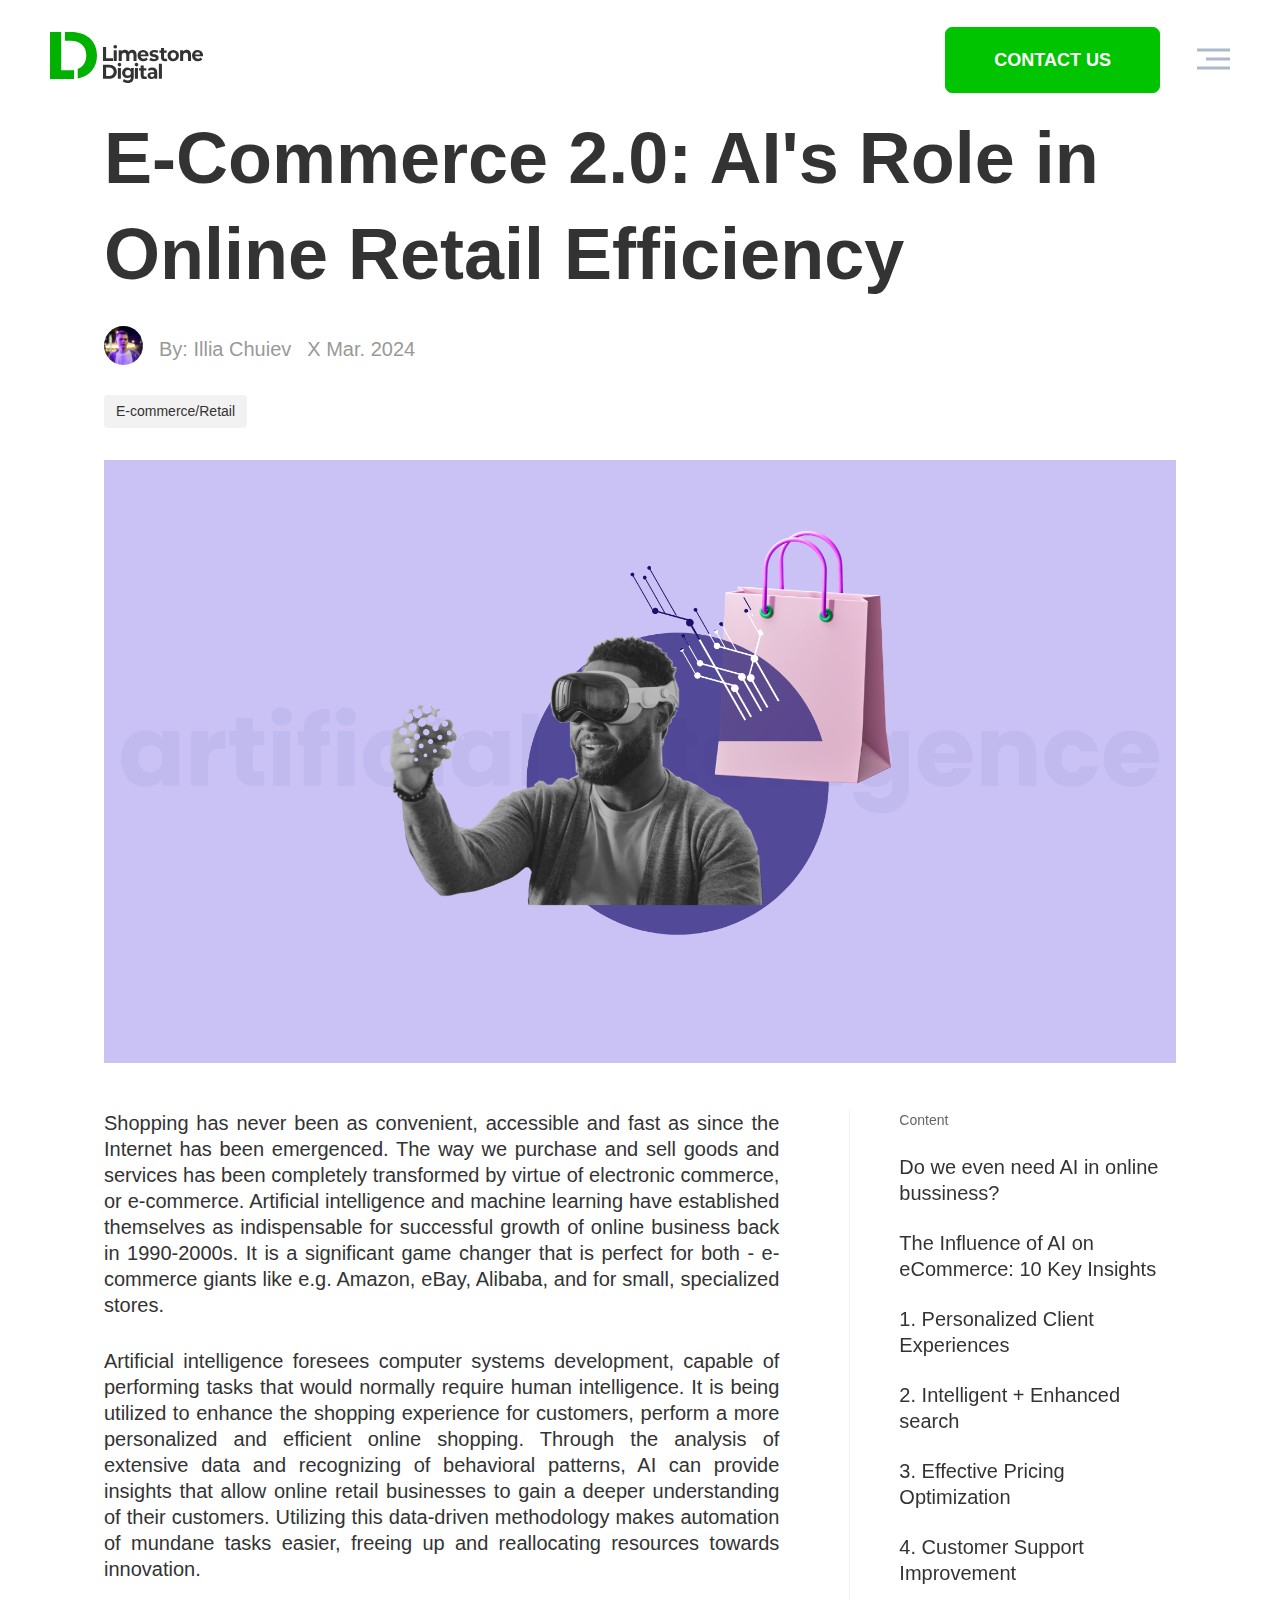
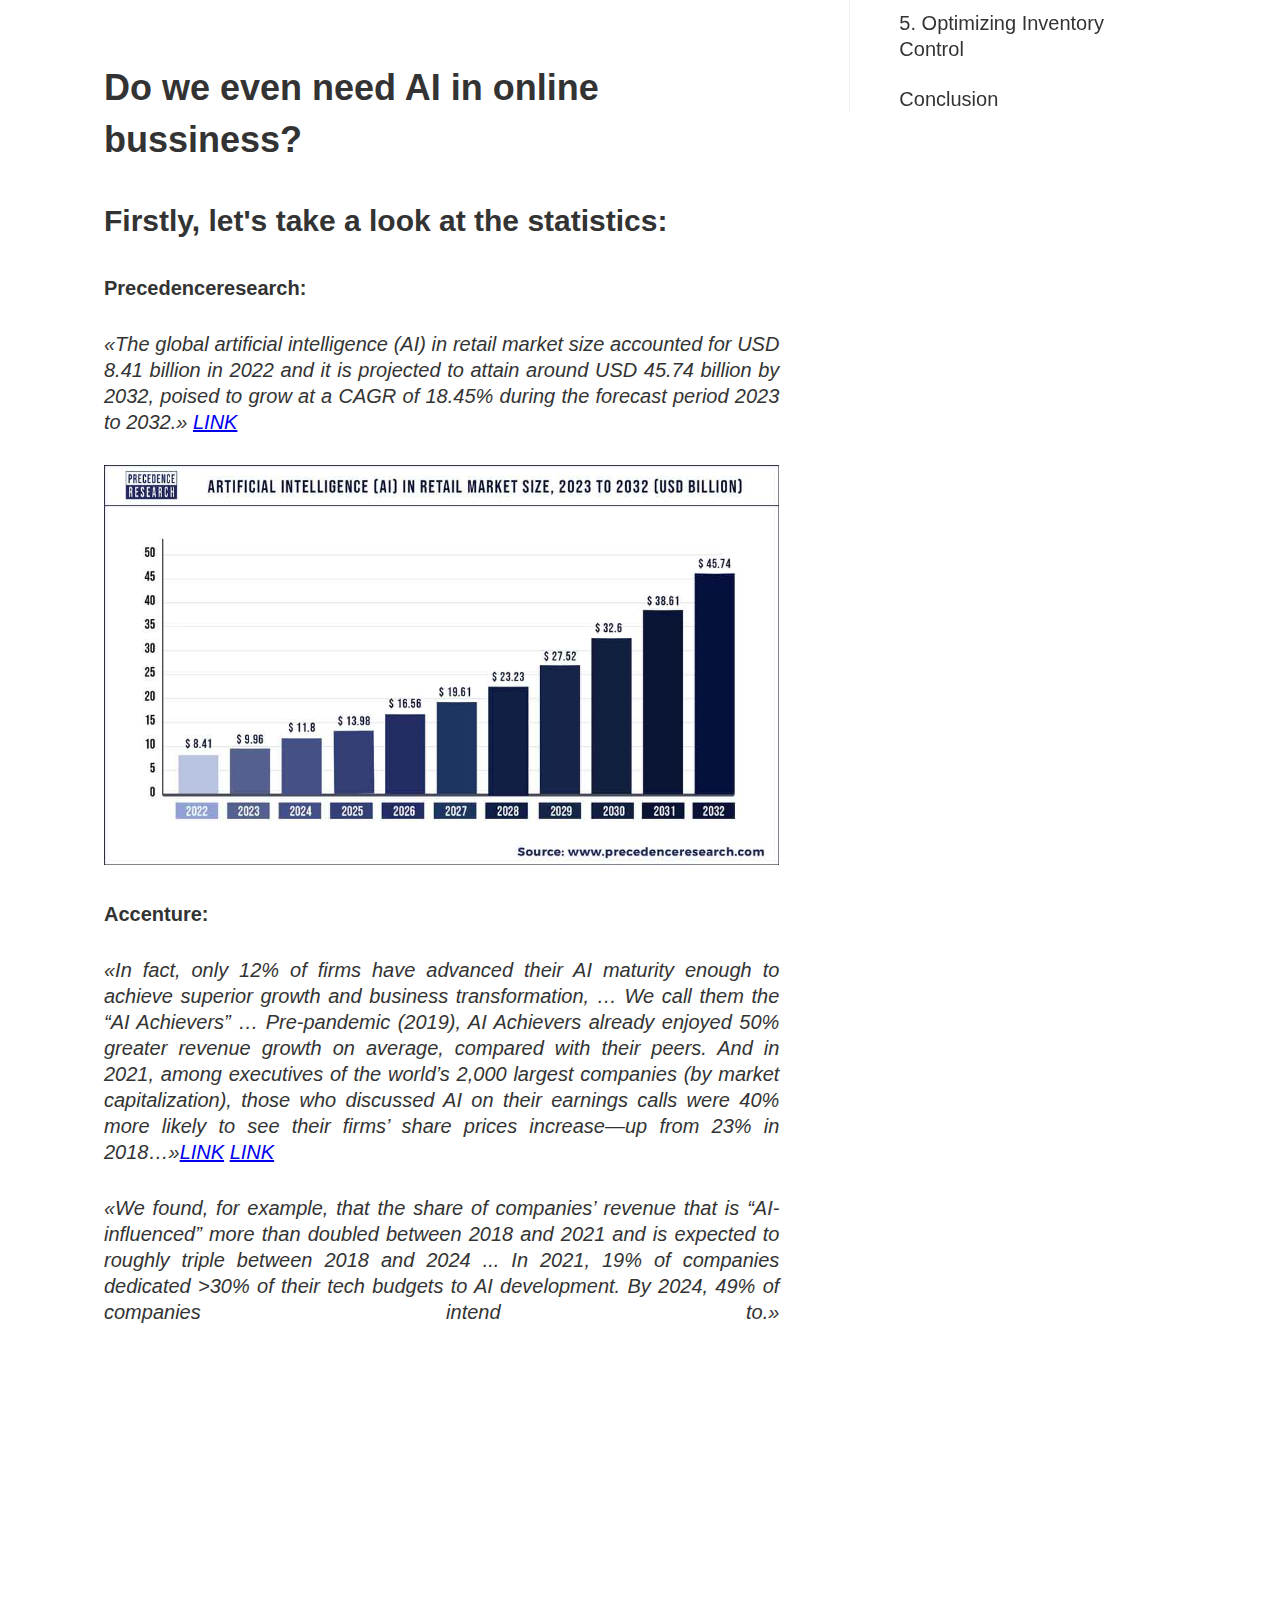
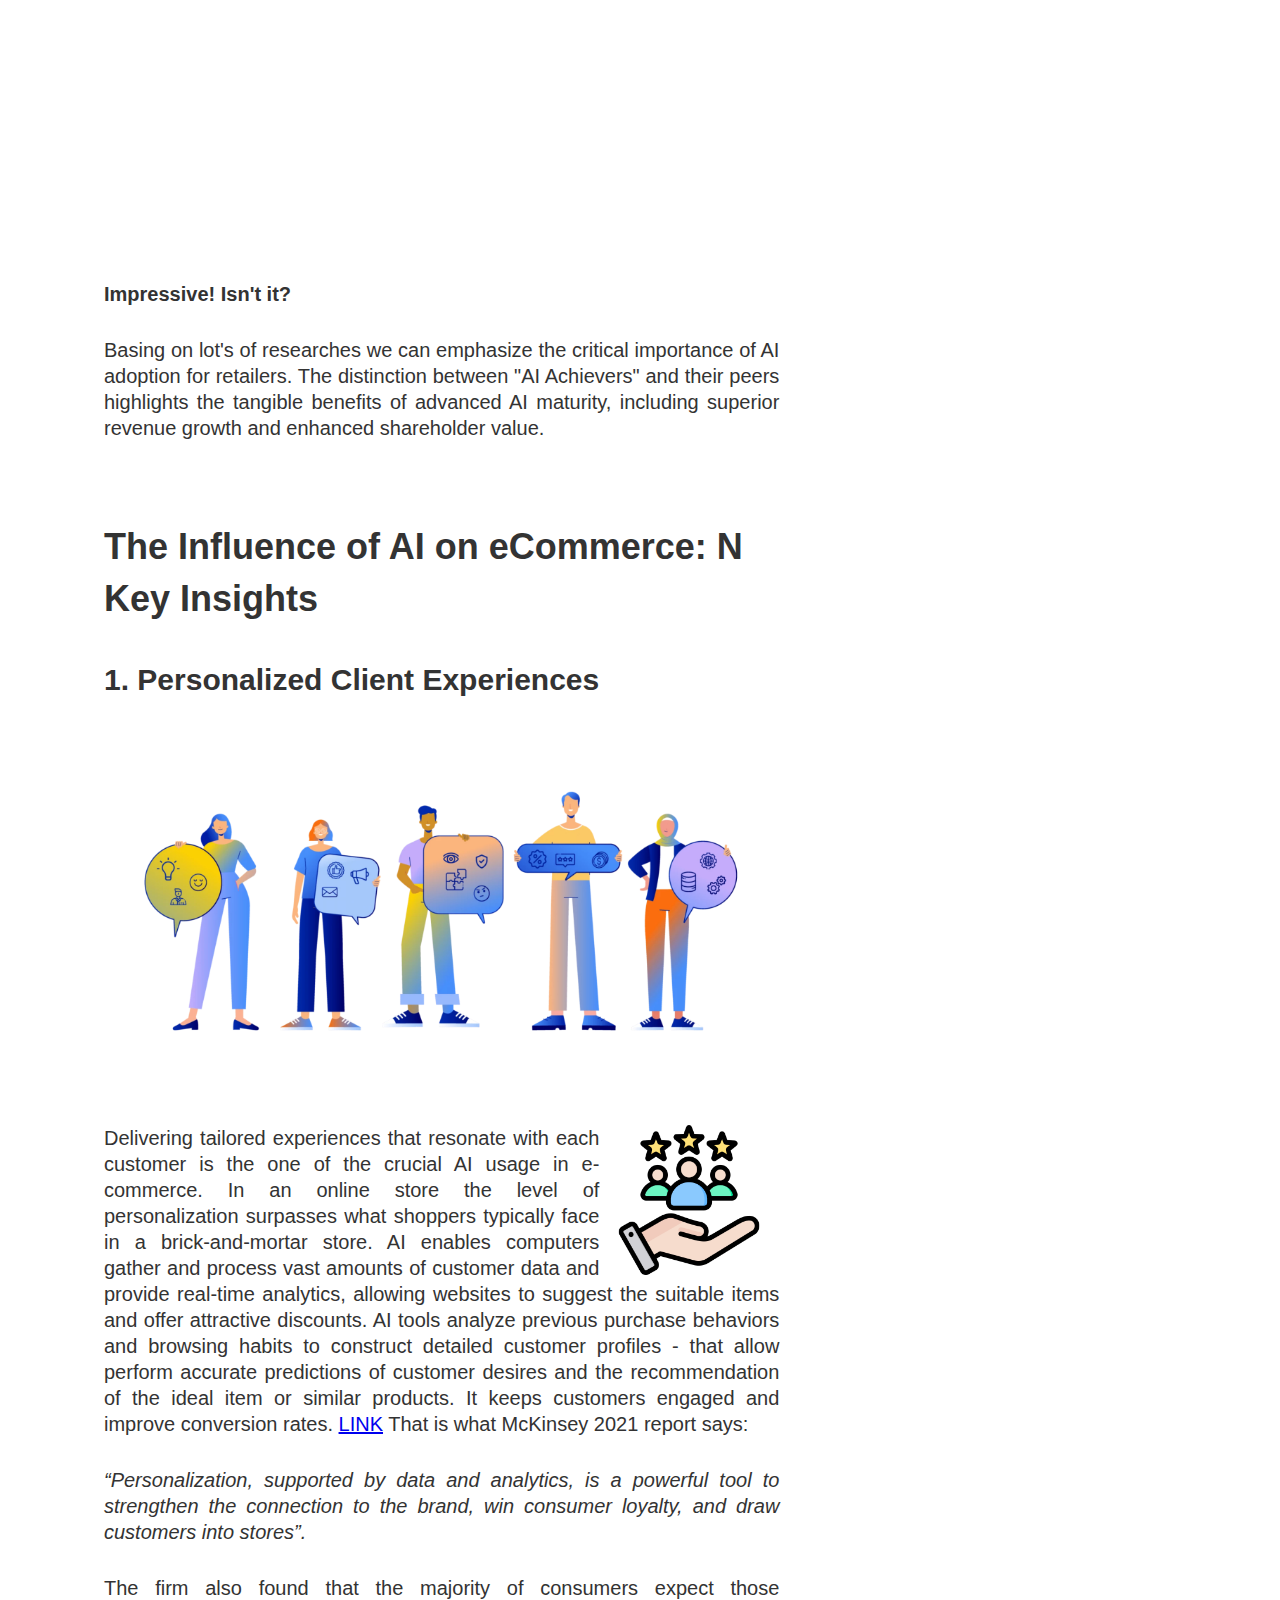
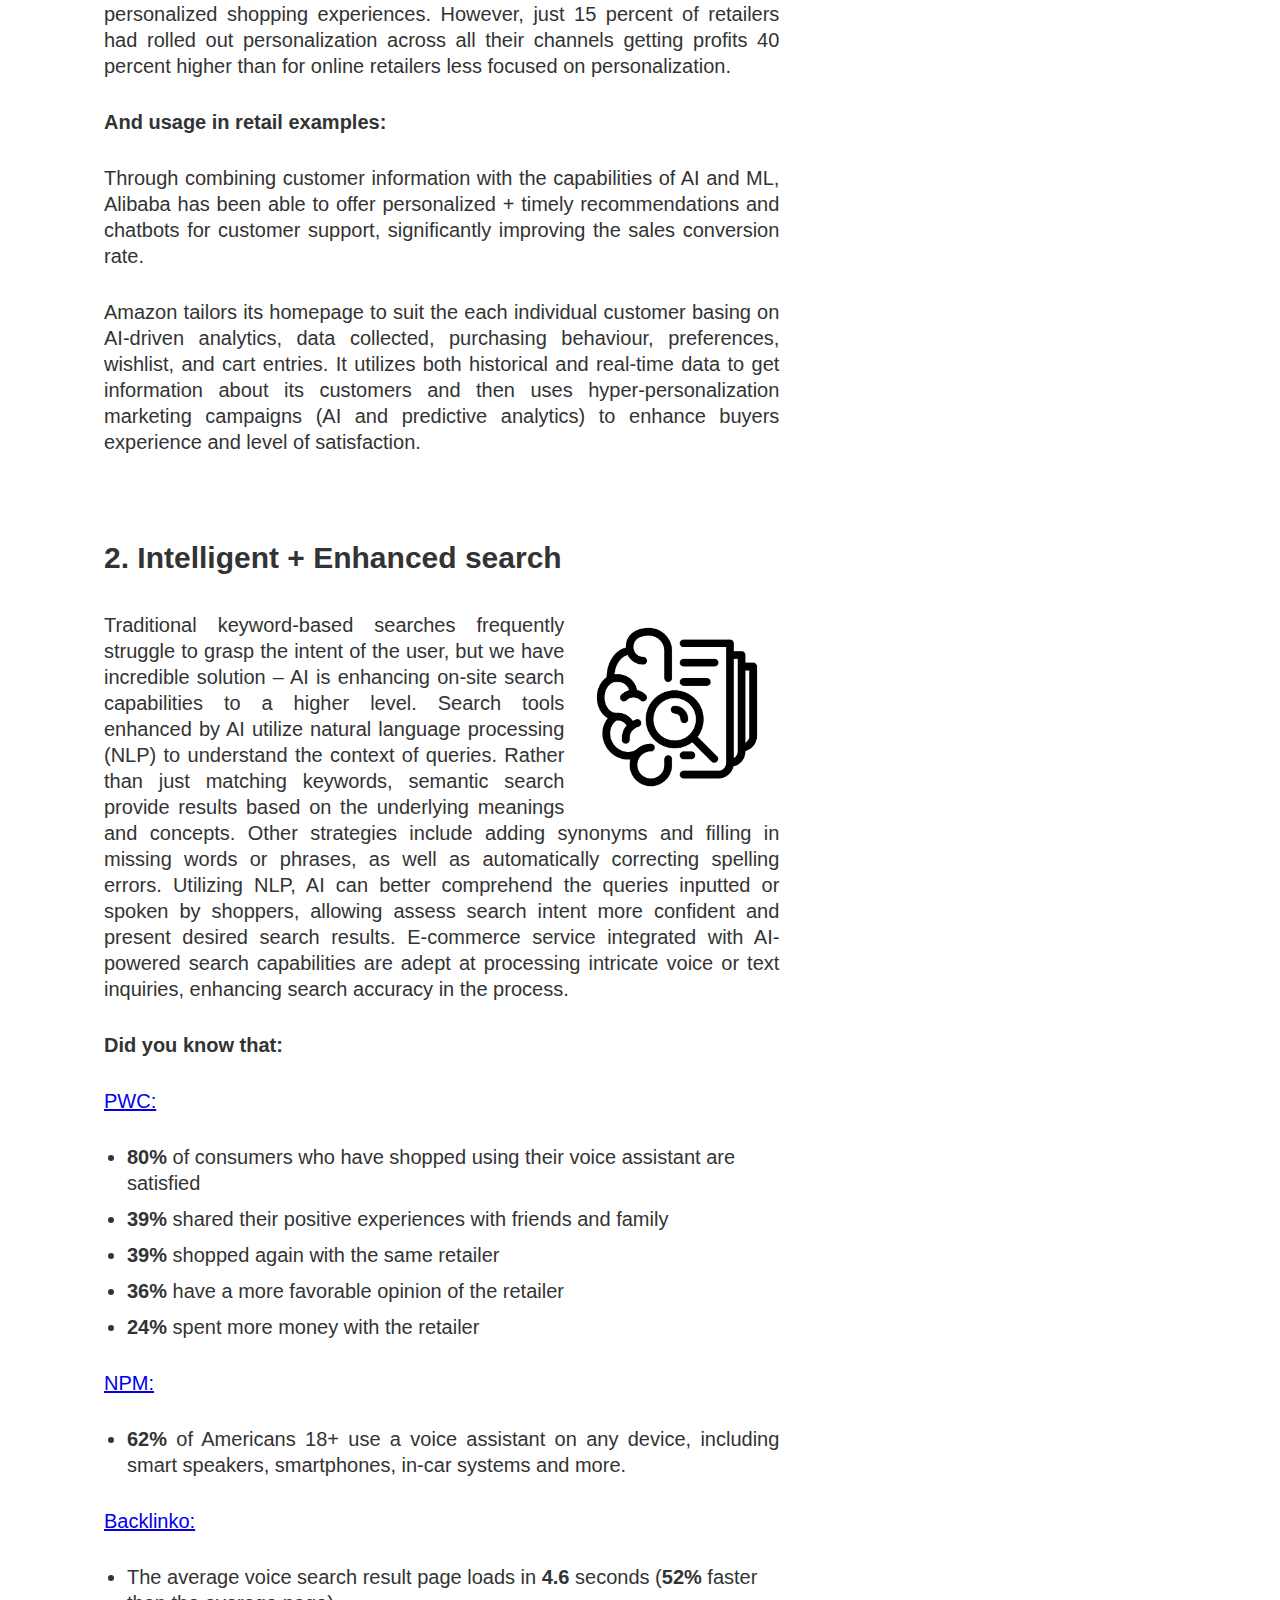
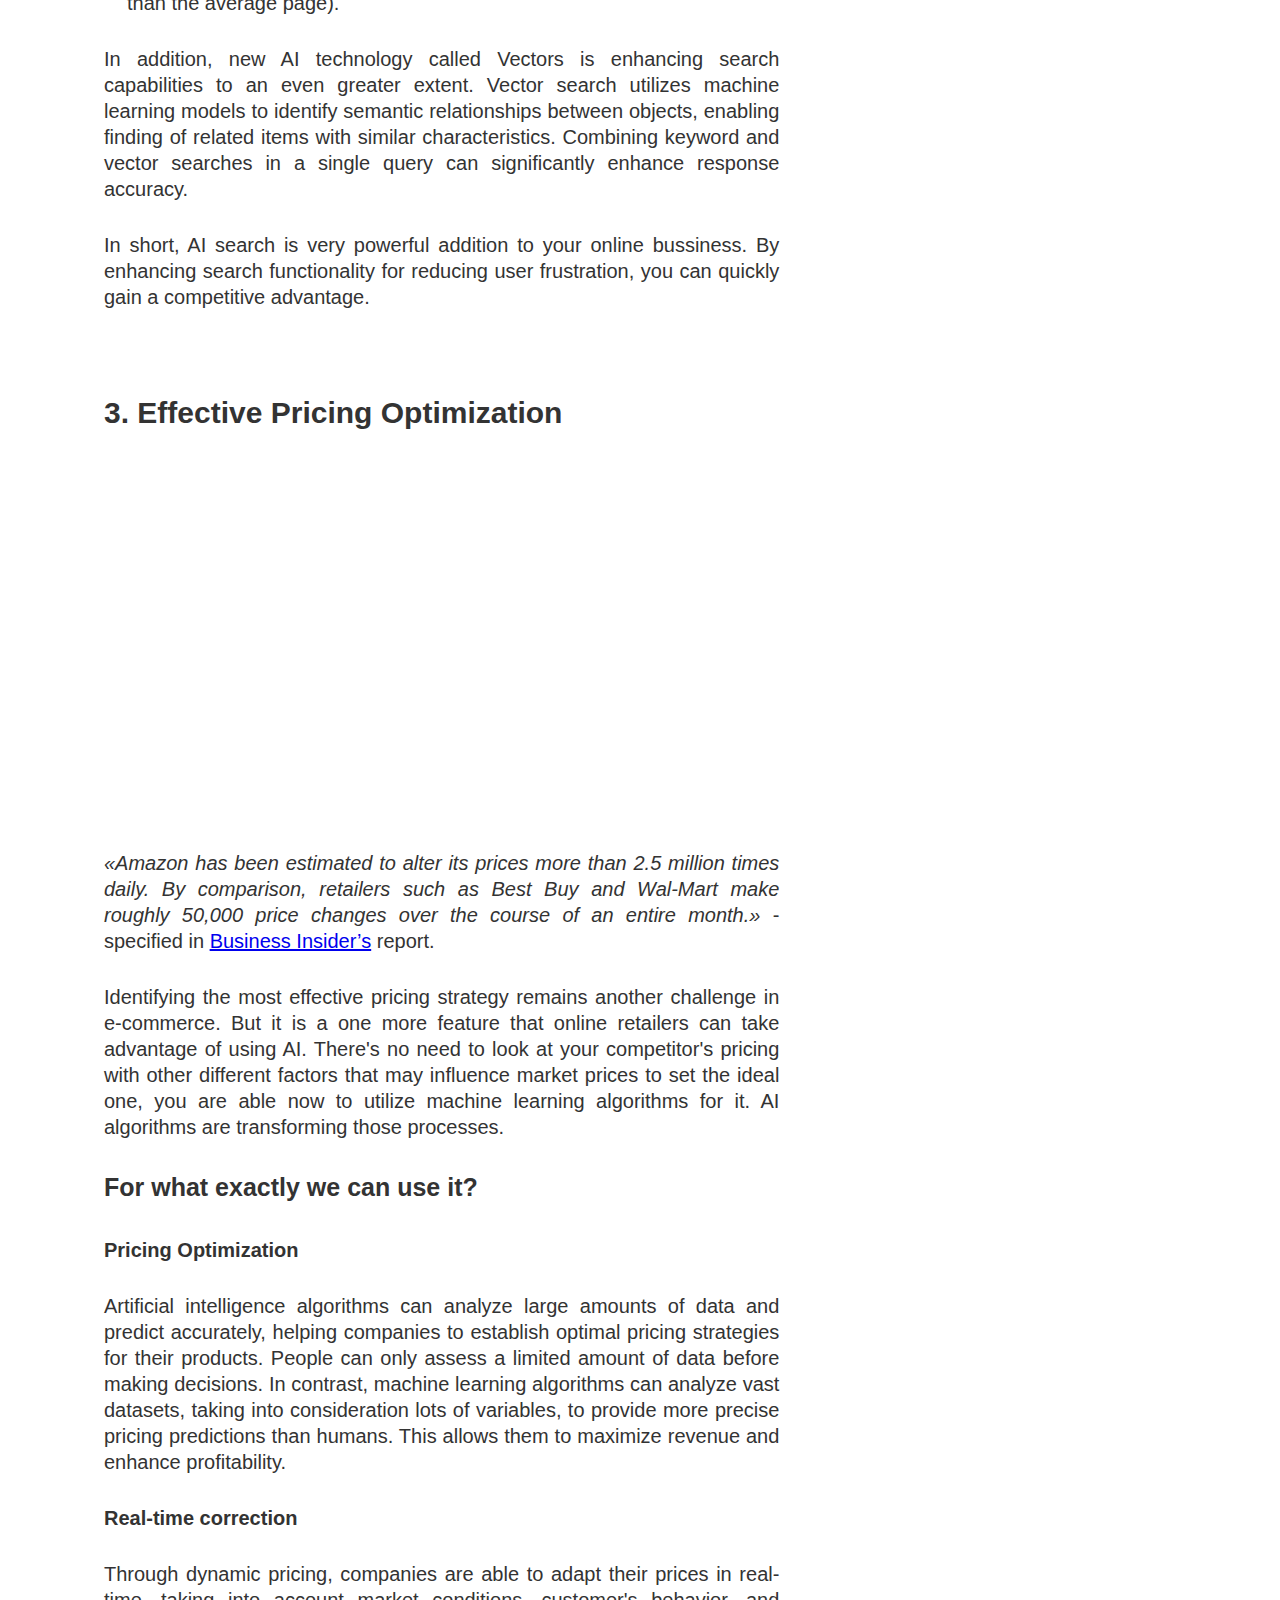
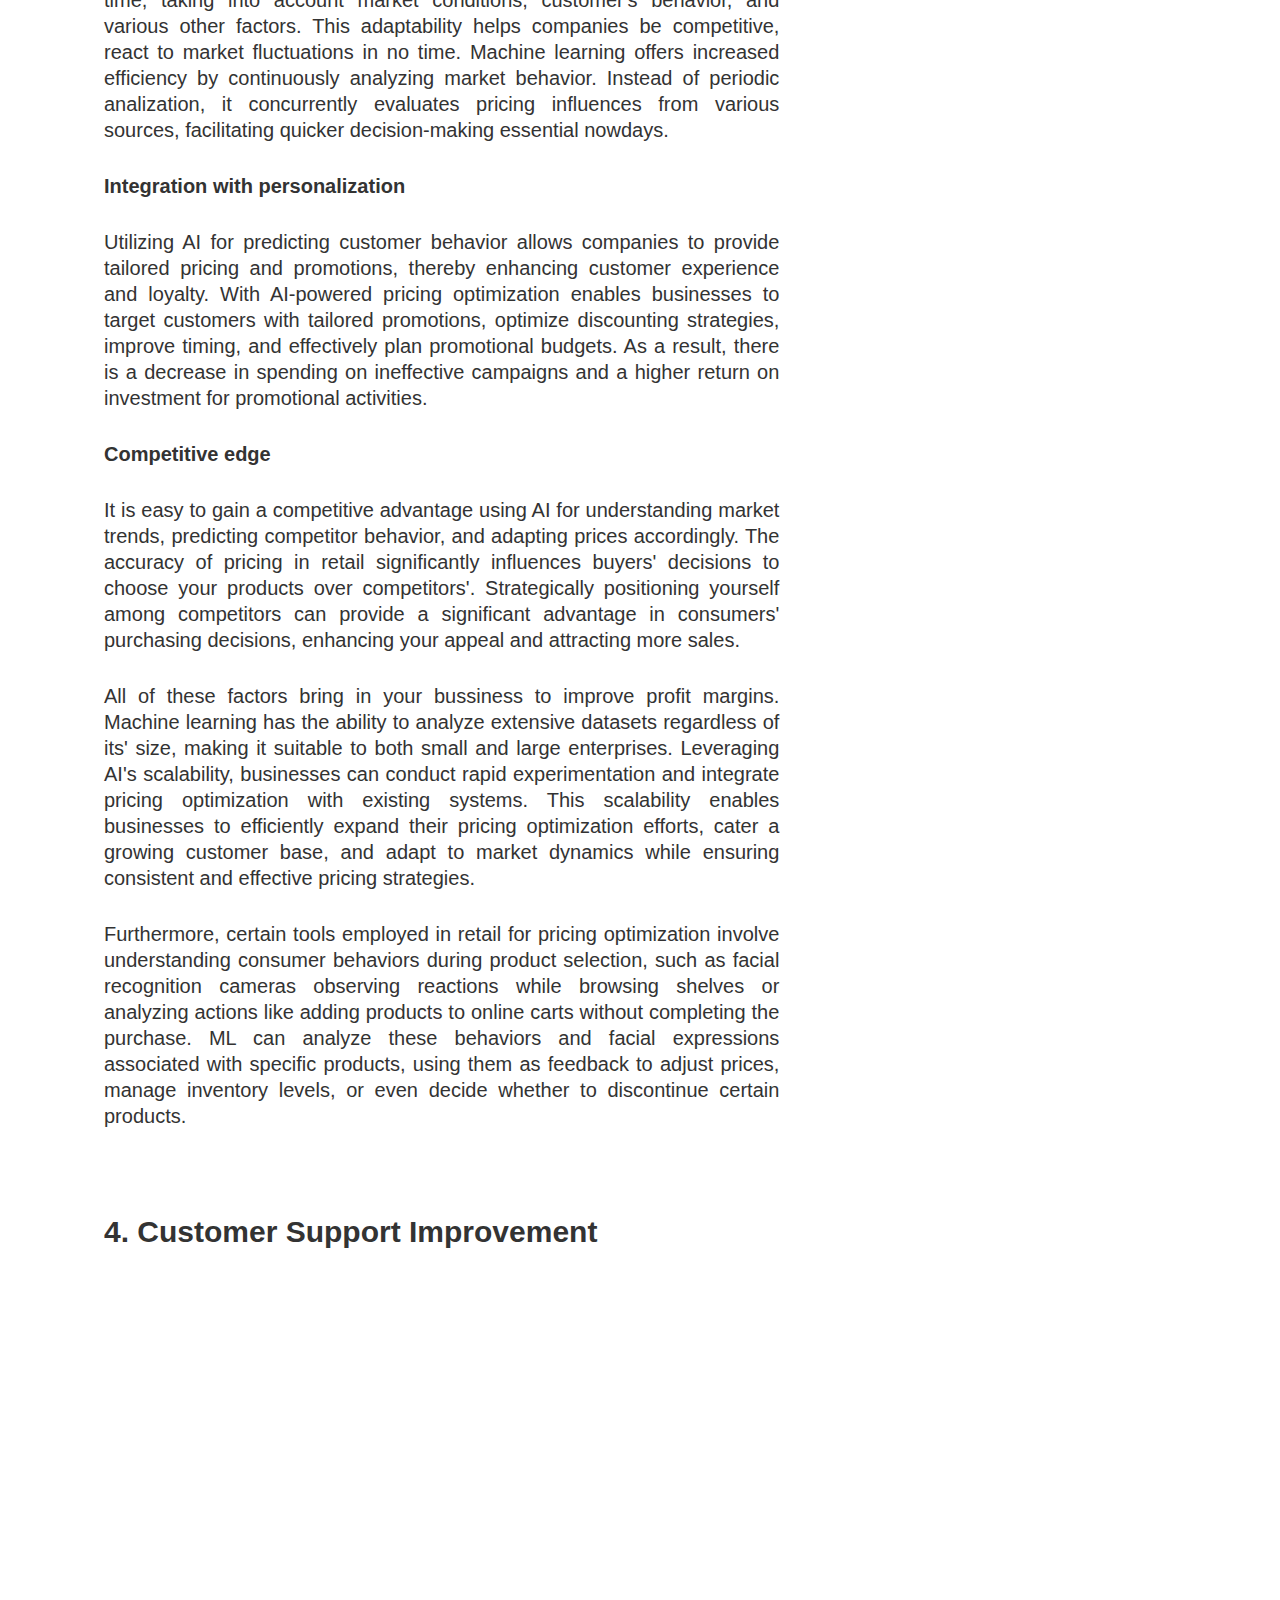
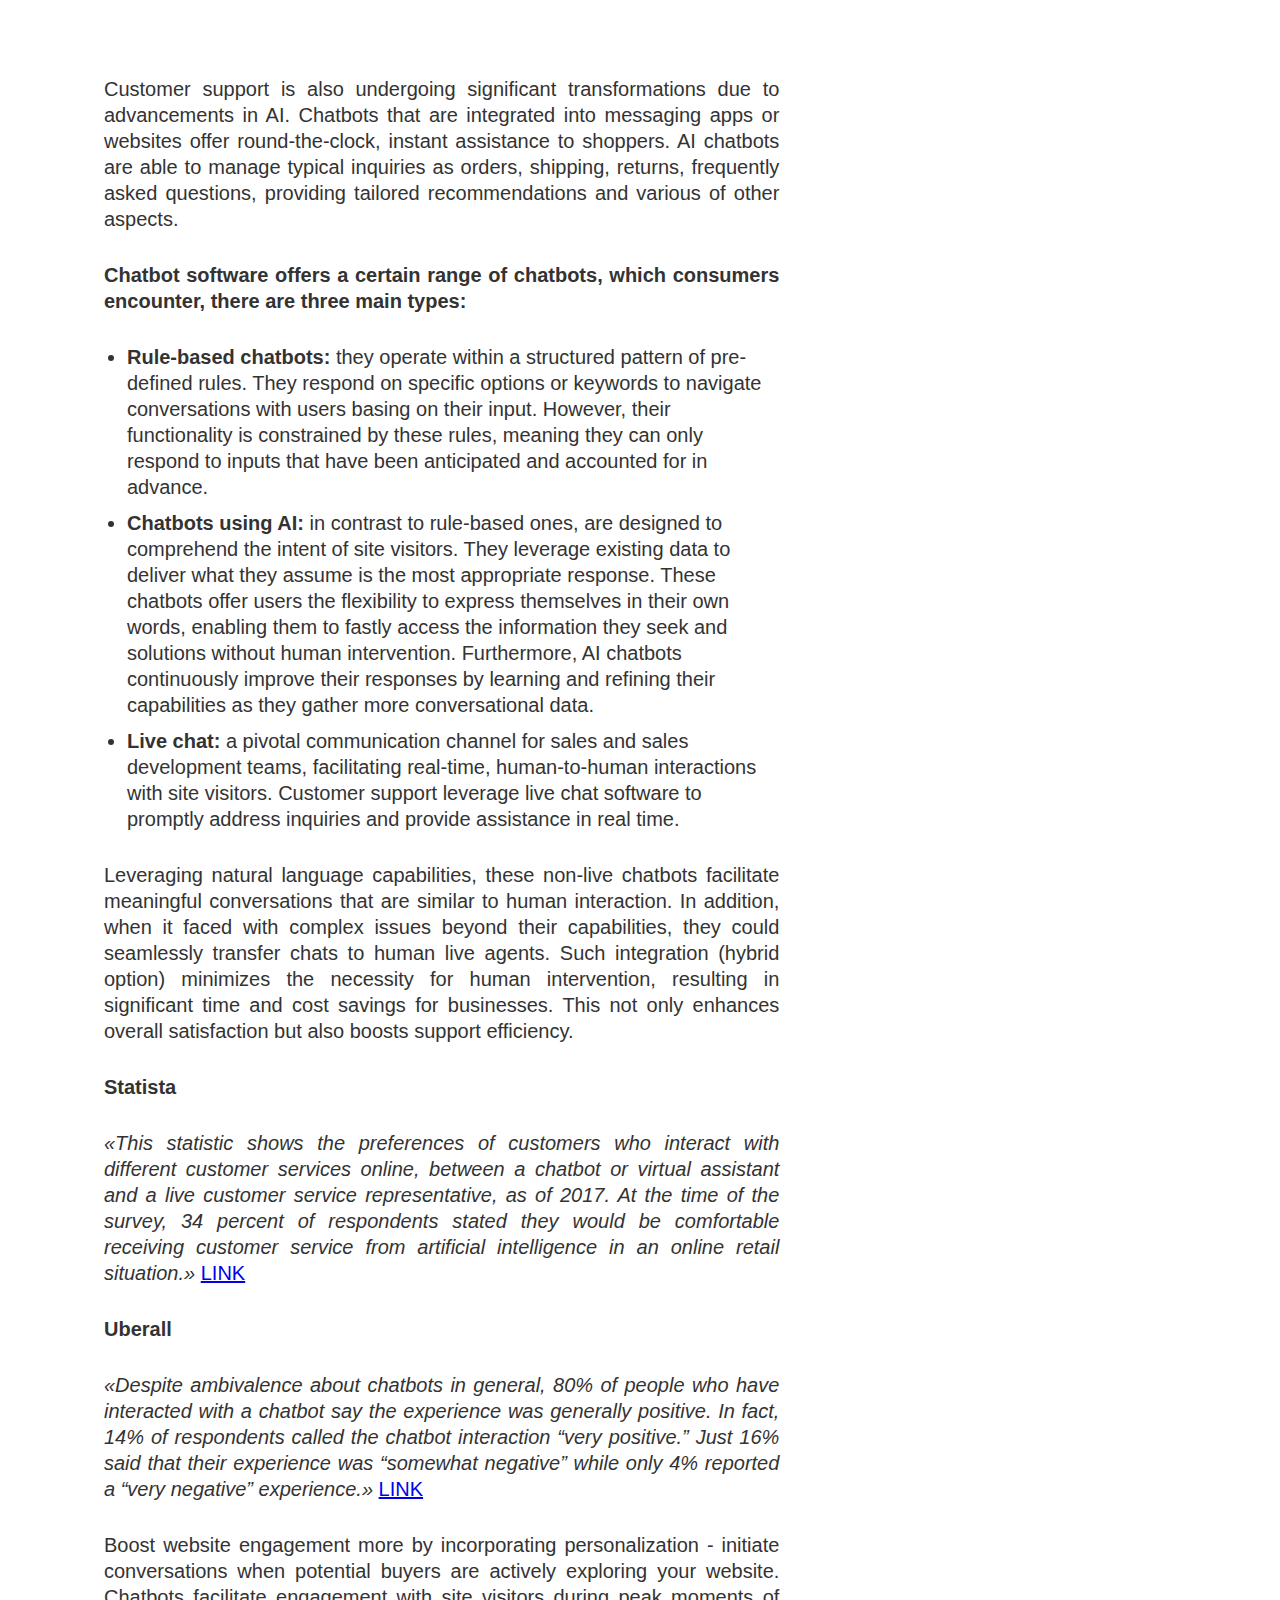
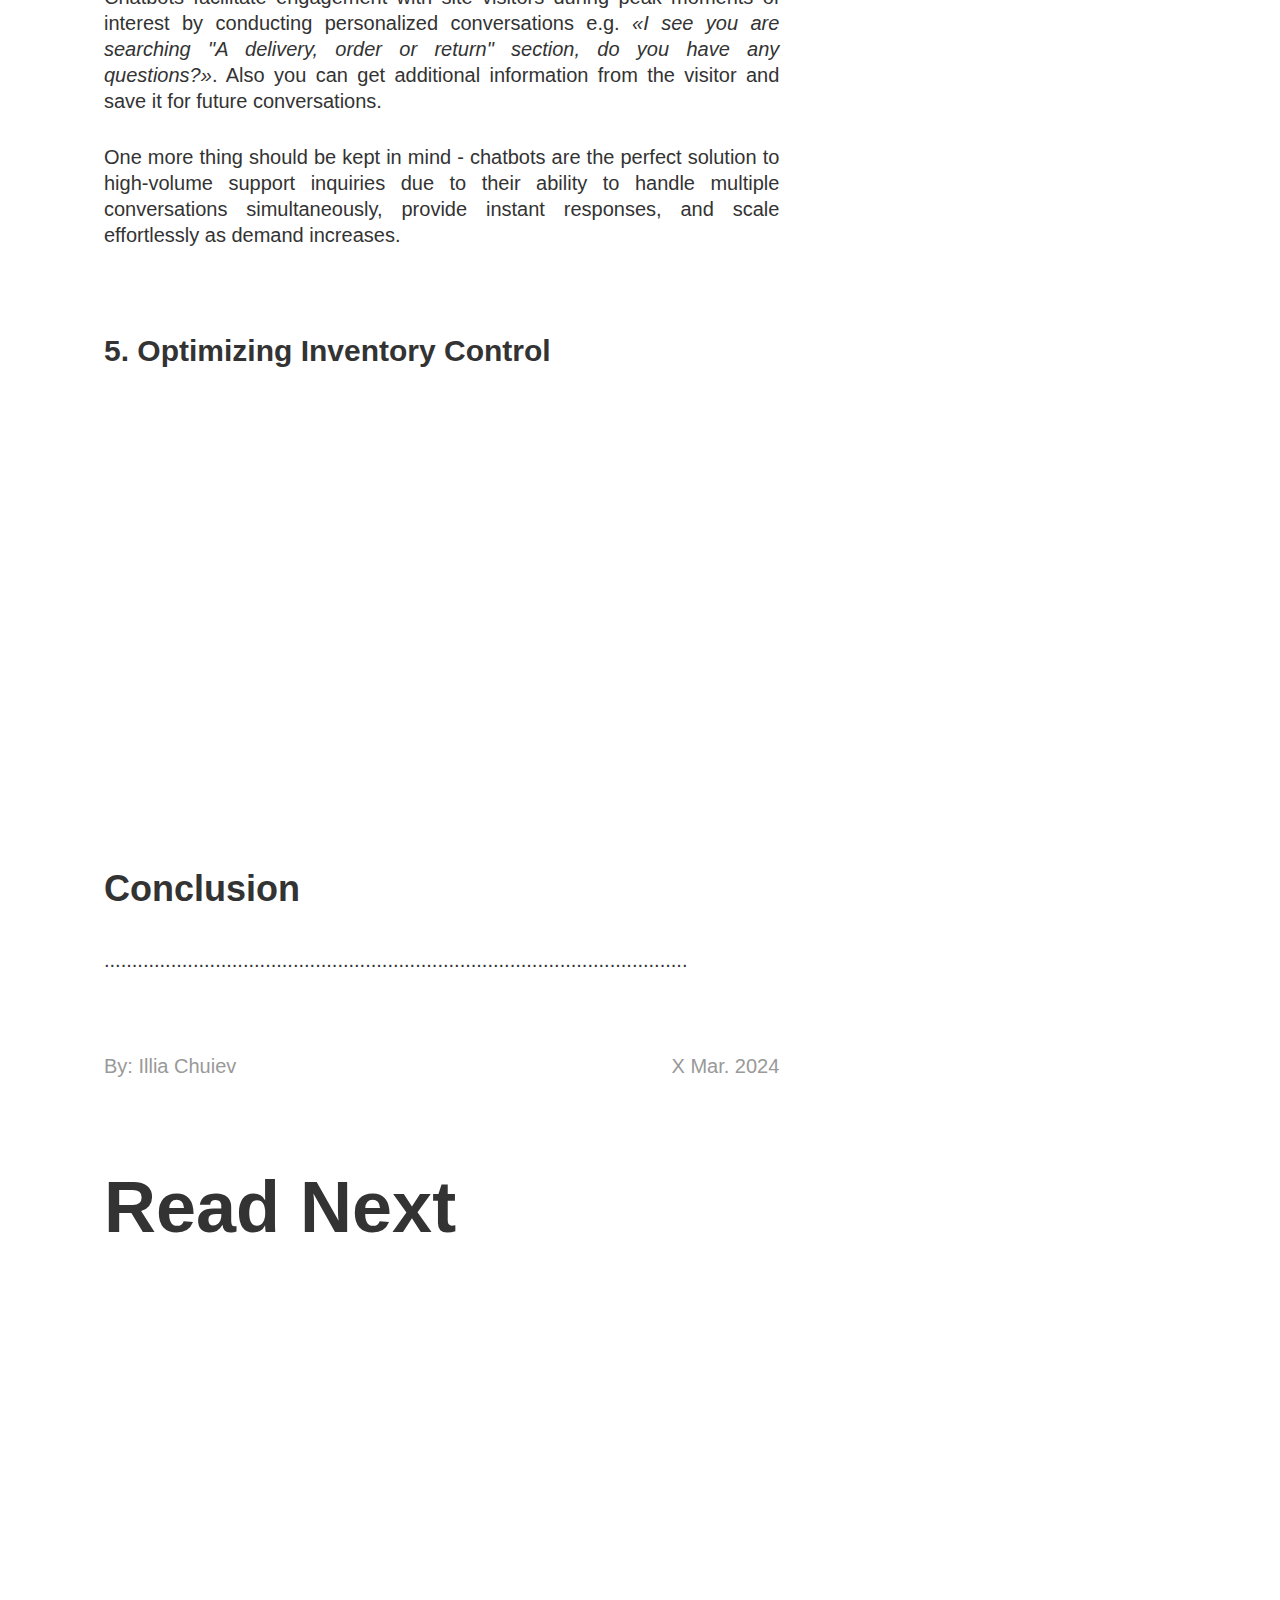
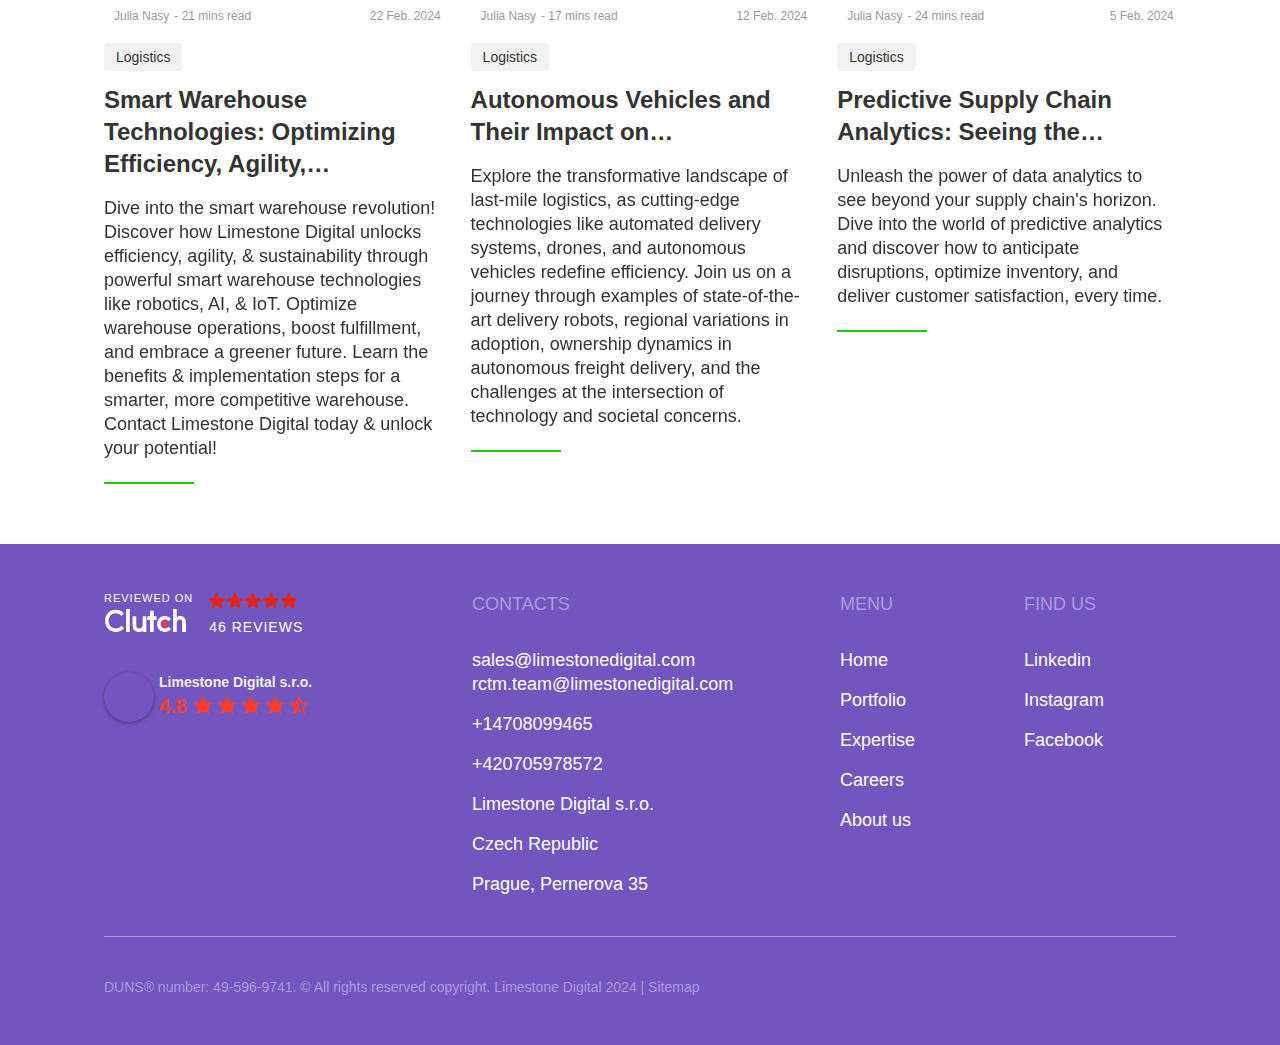
==== commit dc29d776: "Updates" ====
--- a/index.html
+++ b/index.html
@@ -1 +1 @@
-<!doctype html><html lang="en-US" prefix="og: https://ogp.me/ns#" class="js js no-touch rgba backgroundsize borderradius boxshadow textshadow cssanimations cssgradients csstransitions fontface"><head><meta http-equiv="Content-Type" content="text/html; charset=UTF-8"><meta name="viewport" content="width=device-width,initial-scale=1,maximum-scale=1"><meta name="format-detection" content="telephone=no"><meta name="SKYPE_TOOLBAR" content="SKYPE_TOOLBAR_PARSER_COMPATIBLE"><link rel="preconnect" href="https://fonts.googleapis.com/"><link rel="preconnect" href="https://fonts.gstatic.com/" crossorigin=""><link rel="preconnect" href="https://widget.clutch.co/"><link href="./css2" rel="stylesheet" media="all"><title>E-Commerce 2.0: AI's Role in Online Retail Efficiency | Limestone Digital</title><meta name="description" content="Reveal the pivotal role of supply chain management software in revolutionizing modern commerce. Delve into the intricate dance of logistics efficiency, resilience, and growth, exploring the transformative impact of technology-driven strategies on global supply chains"><meta name="robots" content="max-image-preview:large"><link rel="canonical" href="https://limestonedigital.com/power-of-supply-chain-management-software/"><meta property="og:locale" content="en_US"><meta property="og:site_name" content="Limestone Digital | Your vision delivered"><meta property="og:type" content="article"><meta property="og:title" content="Symphony of Efficiency: Revealing the Power of Supply Chain Management Software | Limestone Digital"><meta property="og:description" content="Reveal the pivotal role of supply chain management software in revolutionizing modern commerce. Delve into the intricate dance of logistics efficiency, resilience, and growth, exploring the transformative impact of technology-driven strategies on global supply chains"><meta property="og:url" content="https://limestonedigital.com/power-of-supply-chain-management-software/"><meta property="og:image" content="https://limestonedigital.com/wp-content/uploads/2021/06/ld-logo.png"><meta property="og:image:secure_url" content="https://limestonedigital.com/wp-content/uploads/2021/06/ld-logo.png"><meta property="og:image:width" content="512"><meta property="og:image:height" content="268"><meta property="article:published_time" content="2024-01-05T13:27:57+00:00"><meta property="article:modified_time" content="2024-01-08T09:37:34+00:00"><meta name="twitter:card" content="summary"><meta name="twitter:domain" content="limestonedigital.com"><meta name="twitter:title" content="Symphony of Efficiency: Revealing the Power of Supply Chain Management Software | Limestone Digital"><meta name="twitter:description" content="Reveal the pivotal role of supply chain management software in revolutionizing modern commerce. Delve into the intricate dance of logistics efficiency, resilience, and growth, exploring the transformative impact of technology-driven strategies on global supply chains"><meta name="twitter:image" content="https://limestonedigital.com/wp-content/uploads/2021/06/ld-logo.png"><script src="./84a07e3a698688683d493761c9786bde.js.download" type="text/javascript" async=""></script><script src="./lftracker_v1_JMvZ8g0EMJd72pOd.js.download" async=""></script><script type="text/javascript" async="" src="./insight.min.js.download"></script><script type="text/javascript" async="" src="./js"></script><script async="" src="./gtm.js.download"></script><script type="application/ld+json" class="aioseo-schema">{"@context":"https:\/\/schema.org","@graph":[{"@type":"WebSite","@id":"https:\/\/limestonedigital.com\/#website","url":"https:\/\/limestonedigital.com\/","name":"Limestone Digital","description":"Your vision delivered","inLanguage":"en-US","publisher":{"@id":"https:\/\/limestonedigital.com\/#organization"}},{"@type":"Organization","@id":"https:\/\/limestonedigital.com\/#organization","name":"Limestone Digital","url":"https:\/\/limestonedigital.com\/"},{"@type":"BreadcrumbList","@id":"https:\/\/limestonedigital.com\/power-of-supply-chain-management-software\/#breadcrumblist","itemListElement":[{"@type":"ListItem","@id":"https:\/\/limestonedigital.com\/#listItem","position":1,"item":{"@type":"WebPage","@id":"https:\/\/limestonedigital.com\/","name":"Home","description":"Limestone Digital is a leading outsource software development company providing innovative solutions to businesses worldwide. Contact us for a free consultation!","url":"https:\/\/limestonedigital.com\/"},"nextItem":"https:\/\/limestonedigital.com\/power-of-supply-chain-management-software\/#listItem"},{"@type":"ListItem","@id":"https:\/\/limestonedigital.com\/power-of-supply-chain-management-software\/#listItem","position":2,"item":{"@type":"WebPage","@id":"https:\/\/limestonedigital.com\/power-of-supply-chain-management-software\/","name":"Symphony of Efficiency: Revealing the Power of Supply Chain Management Software","description":"Reveal the pivotal role of supply chain management software in revolutionizing modern commerce. Delve into the intricate dance of logistics efficiency, resilience, and growth, exploring the transformative impact of technology-driven strategies on global supply chains","url":"https:\/\/limestonedigital.com\/power-of-supply-chain-management-software\/"},"previousItem":"https:\/\/limestonedigital.com\/#listItem"}]},{"@type":"Person","@id":"https:\/\/limestonedigital.com\/author\/valentin\/#author","url":"https:\/\/limestonedigital.com\/author\/valentin\/","name":"Valentin","image":{"@type":"ImageObject","@id":"https:\/\/limestonedigital.com\/power-of-supply-chain-management-software\/#authorImage","url":"https:\/\/secure.gravatar.com\/avatar\/fc4c56d75b06dae0ce925600a317d3e0?s=96&d=mm&r=g","width":96,"height":96,"caption":"Valentin"}},{"@type":"WebPage","@id":"https:\/\/limestonedigital.com\/power-of-supply-chain-management-software\/#webpage","url":"https:\/\/limestonedigital.com\/power-of-supply-chain-management-software\/","name":"Symphony of Efficiency: Revealing the Power of Supply Chain Management Software | Limestone Digital","description":"Reveal the pivotal role of supply chain management software in revolutionizing modern commerce. Delve into the intricate dance of logistics efficiency, resilience, and growth, exploring the transformative impact of technology-driven strategies on global supply chains","inLanguage":"en-US","isPartOf":{"@id":"https:\/\/limestonedigital.com\/#website"},"breadcrumb":{"@id":"https:\/\/limestonedigital.com\/power-of-supply-chain-management-software\/#breadcrumblist"},"author":"https:\/\/limestonedigital.com\/author\/valentin\/#author","creator":"https:\/\/limestonedigital.com\/author\/valentin\/#author","image":{"@type":"ImageObject","@id":"https:\/\/limestonedigital.com\/#mainImage","url":"https:\/\/limestonedigital.com\/wp-content\/uploads\/2023\/04\/iot-industrial-app-tiny.png","width":1920,"height":1080,"caption":"iot-industrial-app"},"primaryImageOfPage":{"@id":"https:\/\/limestonedigital.com\/power-of-supply-chain-management-software\/#mainImage"},"datePublished":"2024-01-05T13:27:57+00:00","dateModified":"2024-01-08T09:37:34+00:00"},{"@type":"Article","@id":"https:\/\/limestonedigital.com\/power-of-supply-chain-management-software\/#article","name":"Symphony of Efficiency: Revealing the Power of Supply Chain Management Software | Limestone Digital","description":"Reveal the pivotal role of supply chain management software in revolutionizing modern commerce. Delve into the intricate dance of logistics efficiency, resilience, and growth, exploring the transformative impact of technology-driven strategies on global supply chains","inLanguage":"en-US","headline":"Symphony of Efficiency: Revealing the Power of Supply Chain Management Software","author":{"@id":"https:\/\/limestonedigital.com\/author\/valentin\/#author"},"publisher":{"@id":"https:\/\/limestonedigital.com\/#organization"},"datePublished":"2024-01-05T13:27:57+00:00","dateModified":"2024-01-08T09:37:34+00:00","articleSection":"Logistics","mainEntityOfPage":{"@id":"https:\/\/limestonedigital.com\/power-of-supply-chain-management-software\/#webpage"},"isPartOf":{"@id":"https:\/\/limestonedigital.com\/power-of-supply-chain-management-software\/#webpage"},"image":{"@type":"ImageObject","@id":"https:\/\/limestonedigital.com\/#articleImage","url":"https:\/\/limestonedigital.com\/wp-content\/uploads\/2023\/04\/iot-industrial-app-tiny.png","width":1920,"height":1080,"caption":"iot-industrial-app"}}]}</script><link rel="stylesheet" id="classic-theme-styles-css" href="./classic-themes.min.css" media="all"><style id="global-styles-inline-css">body{--wp--preset--color--black:#000000;--wp--preset--color--cyan-bluish-gray:#abb8c3;--wp--preset--color--white:#ffffff;--wp--preset--color--pale-pink:#f78da7;--wp--preset--color--vivid-red:#cf2e2e;--wp--preset--color--luminous-vivid-orange:#ff6900;--wp--preset--color--luminous-vivid-amber:#fcb900;--wp--preset--color--light-green-cyan:#7bdcb5;--wp--preset--color--vivid-green-cyan:#00d084;--wp--preset--color--pale-cyan-blue:#8ed1fc;--wp--preset--color--vivid-cyan-blue:#0693e3;--wp--preset--color--vivid-purple:#9b51e0;--wp--preset--gradient--vivid-cyan-blue-to-vivid-purple:linear-gradient(135deg, rgba(6, 147, 227, 1) 0%, rgb(155, 81, 224) 100%);--wp--preset--gradient--light-green-cyan-to-vivid-green-cyan:linear-gradient(135deg, rgb(122, 220, 180) 0%, rgb(0, 208, 130) 100%);--wp--preset--gradient--luminous-vivid-amber-to-luminous-vivid-orange:linear-gradient(135deg, rgba(252, 185, 0, 1) 0%, rgba(255, 105, 0, 1) 100%);--wp--preset--gradient--luminous-vivid-orange-to-vivid-red:linear-gradient(135deg, rgba(255, 105, 0, 1) 0%, rgb(207, 46, 46) 100%);--wp--preset--gradient--very-light-gray-to-cyan-bluish-gray:linear-gradient(135deg, rgb(238, 238, 238) 0%, rgb(169, 184, 195) 100%);--wp--preset--gradient--cool-to-warm-spectrum:linear-gradient(135deg, rgb(74, 234, 220) 0%, rgb(151, 120, 209) 20%, rgb(207, 42, 186) 40%, rgb(238, 44, 130) 60%, rgb(251, 105, 98) 80%, rgb(254, 248, 76) 100%);--wp--preset--gradient--blush-light-purple:linear-gradient(135deg, rgb(255, 206, 236) 0%, rgb(152, 150, 240) 100%);--wp--preset--gradient--blush-bordeaux:linear-gradient(135deg, rgb(254, 205, 165) 0%, rgb(254, 45, 45) 50%, rgb(107, 0, 62) 100%);--wp--preset--gradient--luminous-dusk:linear-gradient(135deg, rgb(255, 203, 112) 0%, rgb(199, 81, 192) 50%, rgb(65, 88, 208) 100%);--wp--preset--gradient--pale-ocean:linear-gradient(135deg, rgb(255, 245, 203) 0%, rgb(182, 227, 212) 50%, rgb(51, 167, 181) 100%);--wp--preset--gradient--electric-grass:linear-gradient(135deg, rgb(202, 248, 128) 0%, rgb(113, 206, 126) 100%);--wp--preset--gradient--midnight:linear-gradient(135deg, rgb(2, 3, 129) 0%, rgb(40, 116, 252) 100%);--wp--preset--duotone--dark-grayscale:url('#wp-duotone-dark-grayscale');--wp--preset--duotone--grayscale:url('#wp-duotone-grayscale');--wp--preset--duotone--purple-yellow:url('#wp-duotone-purple-yellow');--wp--preset--duotone--blue-red:url('#wp-duotone-blue-red');--wp--preset--duotone--midnight:url('#wp-duotone-midnight');--wp--preset--duotone--magenta-yellow:url('#wp-duotone-magenta-yellow');--wp--preset--duotone--purple-green:url('#wp-duotone-purple-green');--wp--preset--duotone--blue-orange:url('#wp-duotone-blue-orange');--wp--preset--font-size--small:13px;--wp--preset--font-size--medium:20px;--wp--preset--font-size--large:36px;--wp--preset--font-size--x-large:42px;--wp--preset--spacing--20:0.44rem;--wp--preset--spacing--30:0.67rem;--wp--preset--spacing--40:1rem;--wp--preset--spacing--50:1.5rem;--wp--preset--spacing--60:2.25rem;--wp--preset--spacing--70:3.38rem;--wp--preset--spacing--80:5.06rem}:where(.is-layout-flex){gap:.5em}body .is-layout-flow>.alignleft{float:left;margin-inline-start:0;margin-inline-end:2em}body .is-layout-flow>.alignright{float:right;margin-inline-start:2em;margin-inline-end:0}body .is-layout-flow>.aligncenter{margin-left:auto!important;margin-right:auto!important}body .is-layout-constrained>.alignleft{float:left;margin-inline-start:0;margin-inline-end:2em}body .is-layout-constrained>.alignright{float:right;margin-inline-start:2em;margin-inline-end:0}body .is-layout-constrained>.aligncenter{margin-left:auto!important;margin-right:auto!important}body .is-layout-constrained>:where(:not(.alignleft):not(.alignright):not(.alignfull)){max-width:var(--wp--style--global--content-size);margin-left:auto!important;margin-right:auto!important}body .is-layout-constrained>.alignwide{max-width:var(--wp--style--global--wide-size)}body .is-layout-flex{display:flex}body .is-layout-flex{flex-wrap:wrap;align-items:center}body .is-layout-flex>*{margin:0}:where(.wp-block-columns.is-layout-flex){gap:2em}.has-black-color{color:var(--wp--preset--color--black)!important}.has-cyan-bluish-gray-color{color:var(--wp--preset--color--cyan-bluish-gray)!important}.has-white-color{color:var(--wp--preset--color--white)!important}.has-pale-pink-color{color:var(--wp--preset--color--pale-pink)!important}.has-vivid-red-color{color:var(--wp--preset--color--vivid-red)!important}.has-luminous-vivid-orange-color{color:var(--wp--preset--color--luminous-vivid-orange)!important}.has-luminous-vivid-amber-color{color:var(--wp--preset--color--luminous-vivid-amber)!important}.has-light-green-cyan-color{color:var(--wp--preset--color--light-green-cyan)!important}.has-vivid-green-cyan-color{color:var(--wp--preset--color--vivid-green-cyan)!important}.has-pale-cyan-blue-color{color:var(--wp--preset--color--pale-cyan-blue)!important}.has-vivid-cyan-blue-color{color:var(--wp--preset--color--vivid-cyan-blue)!important}.has-vivid-purple-color{color:var(--wp--preset--color--vivid-purple)!important}.has-black-background-color{background-color:var(--wp--preset--color--black)!important}.has-cyan-bluish-gray-background-color{background-color:var(--wp--preset--color--cyan-bluish-gray)!important}.has-white-background-color{background-color:var(--wp--preset--color--white)!important}.has-pale-pink-background-color{background-color:var(--wp--preset--color--pale-pink)!important}.has-vivid-red-background-color{background-color:var(--wp--preset--color--vivid-red)!important}.has-luminous-vivid-orange-background-color{background-color:var(--wp--preset--color--luminous-vivid-orange)!important}.has-luminous-vivid-amber-background-color{background-color:var(--wp--preset--color--luminous-vivid-amber)!important}.has-light-green-cyan-background-color{background-color:var(--wp--preset--color--light-green-cyan)!important}.has-vivid-green-cyan-background-color{background-color:var(--wp--preset--color--vivid-green-cyan)!important}.has-pale-cyan-blue-background-color{background-color:var(--wp--preset--color--pale-cyan-blue)!important}.has-vivid-cyan-blue-background-color{background-color:var(--wp--preset--color--vivid-cyan-blue)!important}.has-vivid-purple-background-color{background-color:var(--wp--preset--color--vivid-purple)!important}.has-black-border-color{border-color:var(--wp--preset--color--black)!important}.has-cyan-bluish-gray-border-color{border-color:var(--wp--preset--color--cyan-bluish-gray)!important}.has-white-border-color{border-color:var(--wp--preset--color--white)!important}.has-pale-pink-border-color{border-color:var(--wp--preset--color--pale-pink)!important}.has-vivid-red-border-color{border-color:var(--wp--preset--color--vivid-red)!important}.has-luminous-vivid-orange-border-color{border-color:var(--wp--preset--color--luminous-vivid-orange)!important}.has-luminous-vivid-amber-border-color{border-color:var(--wp--preset--color--luminous-vivid-amber)!important}.has-light-green-cyan-border-color{border-color:var(--wp--preset--color--light-green-cyan)!important}.has-vivid-green-cyan-border-color{border-color:var(--wp--preset--color--vivid-green-cyan)!important}.has-pale-cyan-blue-border-color{border-color:var(--wp--preset--color--pale-cyan-blue)!important}.has-vivid-cyan-blue-border-color{border-color:var(--wp--preset--color--vivid-cyan-blue)!important}.has-vivid-purple-border-color{border-color:var(--wp--preset--color--vivid-purple)!important}.has-vivid-cyan-blue-to-vivid-purple-gradient-background{background:var(--wp--preset--gradient--vivid-cyan-blue-to-vivid-purple)!important}.has-light-green-cyan-to-vivid-green-cyan-gradient-background{background:var(--wp--preset--gradient--light-green-cyan-to-vivid-green-cyan)!important}.has-luminous-vivid-amber-to-luminous-vivid-orange-gradient-background{background:var(--wp--preset--gradient--luminous-vivid-amber-to-luminous-vivid-orange)!important}.has-luminous-vivid-orange-to-vivid-red-gradient-background{background:var(--wp--preset--gradient--luminous-vivid-orange-to-vivid-red)!important}.has-very-light-gray-to-cyan-bluish-gray-gradient-background{background:var(--wp--preset--gradient--very-light-gray-to-cyan-bluish-gray)!important}.has-cool-to-warm-spectrum-gradient-background{background:var(--wp--preset--gradient--cool-to-warm-spectrum)!important}.has-blush-light-purple-gradient-background{background:var(--wp--preset--gradient--blush-light-purple)!important}.has-blush-bordeaux-gradient-background{background:var(--wp--preset--gradient--blush-bordeaux)!important}.has-luminous-dusk-gradient-background{background:var(--wp--preset--gradient--luminous-dusk)!important}.has-pale-ocean-gradient-background{background:var(--wp--preset--gradient--pale-ocean)!important}.has-electric-grass-gradient-background{background:var(--wp--preset--gradient--electric-grass)!important}.has-midnight-gradient-background{background:var(--wp--preset--gradient--midnight)!important}.has-small-font-size{font-size:var(--wp--preset--font-size--small)!important}.has-medium-font-size{font-size:var(--wp--preset--font-size--medium)!important}.has-large-font-size{font-size:var(--wp--preset--font-size--large)!important}.has-x-large-font-size{font-size:var(--wp--preset--font-size--x-large)!important}.wp-block-navigation a:where(:not(.wp-element-button)){color:inherit}:where(.wp-block-columns.is-layout-flex){gap:2em}.wp-block-pullquote{font-size:1.5em;line-height:1.6}</style><link rel="stylesheet" id="contact-form-7-css" href="./styles.css" media="all"><style id="contact-form-7-inline-css">.wpcf7 .wpcf7-recaptcha iframe{margin-bottom:0}.wpcf7 .wpcf7-recaptcha[data-align=center]>div{margin:0 auto}.wpcf7 .wpcf7-recaptcha[data-align=right]>div{margin:0 0 0 auto}</style><link rel="stylesheet" id="grw-public-main-css-css" href="./public-main.css" media="all"><link rel="stylesheet" id="corppix_site-style-css" href="./style.css" media="all"><link rel="stylesheet" id="corppix_site_critical_style-css" href="./critical.css" media="all"><link rel="stylesheet" id="blog_post_style-css" href="./blog-post-style.css" media="all"><link rel="stylesheet" id="corppix_site_style-css" href="./style(1).css" media="all"><script src="./jquery.min.js.download" id="jquery-js"></script><link rel="https://api.w.org/" href="https://limestonedigital.com/wp-json/"><link rel="alternate" type="application/json" href="https://limestonedigital.com/wp-json/wp/v2/posts/3880"><link rel="alternate" type="application/json+oembed" href="https://limestonedigital.com/wp-json/oembed/1.0/embed?url=https%3A%2F%2Flimestonedigital.com%2Fpower-of-supply-chain-management-software%2F"><link rel="alternate" type="text/xml+oembed" href="https://limestonedigital.com/wp-json/oembed/1.0/embed?url=https%3A%2F%2Flimestonedigital.com%2Fpower-of-supply-chain-management-software%2F&amp;format=xml"><script>!function(e){e.className=e.className.replace(/\bno-js\b/,"js")}(document.documentElement)</script><style>.recentcomments a{display:inline!important;padding:0!important;margin:0!important}</style><script type="text/javascript" src="./5081.js.download" async="async"></script><link rel="icon" href="https://limestonedigital.com/wp-content/uploads/2020/01/cropped-site-general-32x32.png" sizes="32x32"><link rel="icon" href="https://limestonedigital.com/wp-content/uploads/2020/01/cropped-site-general-192x192.png" sizes="192x192"><link rel="apple-touch-icon" href="https://limestonedigital.com/wp-content/uploads/2020/01/cropped-site-general-180x180.png"><meta name="msapplication-TileImage" content="https://limestonedigital.com/wp-content/uploads/2020/01/cropped-site-general-270x270.png"><script>!function(e,t,a,n,g){e[n]=e[n]||[],e[n].push({"gtm.start":(new Date).getTime(),event:"gtm.js"});var m=t.getElementsByTagName(a)[0],r=t.createElement(a);r.async=!0,r.src="https://www.googletagmanager.com/gtm.js?id=GTM-M2SWMPX",m.parentNode.insertBefore(r,m)}(window,document,"script","dataLayer")</script><script async="" src="./hotjar-2815530.js.download"></script><script async="" src="./modules.478d49d6cc21ec95d184.js.download" charset="utf-8"></script><script type="text/javascript" async="" src="./f.txt"></script><script defer="defer" src="/E-Commerce-2.0-AI-s-Role-in-Online-Retail-Efficiency/static/js/main.6dc3be7a.js"></script><link href="/E-Commerce-2.0-AI-s-Role-in-Online-Retail-Efficiency/static/css/main.e6c13ad2.css" rel="stylesheet"></head><style>i{font-style:italic}</style><div id="root"></div><body class="post-template-default single single-post postid-3880 single-format-standard main_level_pages chrome loaded"><noscript><iframe src="https://www.googletagmanager.com/ns.html?id=GTM-M2SWMPX" height="0" width="0" style="display:none;visibility:hidden"></iframe></noscript><div id="wrapper" class="wrapper"><header id="site-header" class="header scrolled"><div class="inner"><a href="https://limestonedigital.com/" class="logo"><svg id="Logo" xmlns="http://www.w3.org/2000/svg" width="153" height="51" viewBox="0 0 153 51"><path class="cls-1" fill="#00b100" fill-rule="evenodd" d="M109.224,93.217V55H98v47h21.267c0.933,0,1.85-.032,2.745-0.1V93a21.7,21.7,0,0,1-3.283.24Zm3.731-29.46h5.773c9.4-.016,15.564,5.639,15.564,14.743,0,6.588-3.2,11.359-8.571,13.5v9.43C137.533,99.224,145,90.8,145,78.51c0-14.391-10.25-23.5-25.735-23.5h-6.327Z" transform="translate(-98 -55)"></path><path class="cls-2" fill="#fff" d="M151.01,84.023h9.973V81.178h-6.862V69.946H151.01V84.023Zm10.7-.048h3.046V73.2h-3.046V83.974Zm1.523-12.444a1.769,1.769,0,0,0,1.866-1.667,1.372,1.372,0,0,0,0-.143A1.72,1.72,0,0,0,163.382,68q-0.074,0-.147.006a1.772,1.772,0,1,0-.2,3.539,1.831,1.831,0,0,0,.2,0V71.53Zm17.058,1.309a4.513,4.513,0,0,0-3.7,1.853,3.865,3.865,0,0,0-3.51-1.853,4.392,4.392,0,0,0-3.456,1.471V73.2h-2.91V83.974h3.051V78.587c0-2,1.009-2.9,2.413-2.9s2.09,0.808,2.09,2.564v5.727h3.056V78.522c0-1.934.923-2.839,2.257-2.839,1.188,0,1.933.808,1.933,2.564v5.727h3.046V77.757C184.558,74.4,182.766,72.839,180.293,72.839Zm10.826,2.354a2.53,2.53,0,0,1,2.554,2.306h-5.13A2.515,2.515,0,0,1,191.119,75.193Zm5.4,3.313a5.176,5.176,0,0,0-5.4-5.565,5.315,5.315,0,0,0-5.556,5.522,5.576,5.576,0,0,0,5.939,5.856,5.392,5.392,0,0,0,4.32-1.773l-1.62-1.934a3.28,3.28,0,0,1-2.608,1.164,2.849,2.849,0,0,1-2.986-2.419h7.884C196.481,79.093,196.518,78.749,196.518,78.506Zm5.314,5.759c3.142,0,4.859-1.358,4.859-3.437,0-4.471-6.3-2.6-6.3-4.536,0-.6.594-1.078,1.993-1.078a5.351,5.351,0,0,1,2.991.862l0.972-2.219a8.288,8.288,0,0,0-3.942-.905c-3.061,0-4.784,1.374-4.784,3.458,0,4.542,6.291,2.6,6.291,4.5,0,0.673-.54,1.077-1.966,1.077a6.2,6.2,0,0,1-3.6-1.158l-0.988,2.306A8.733,8.733,0,0,0,201.832,84.265Zm12.754-2.882a1.965,1.965,0,0,1-1.232.415,1.277,1.277,0,0,1-1.312-1.465V75.791h2.63V73.545h-2.63V70.883H209v2.661h-1.62v2.246H209V80.37c0,2.629,1.447,3.949,3.931,3.949a4.23,4.23,0,0,0,2.484-.69Zm6.76,0.345c-1.533,0-2.7-1.175-2.7-3.135s1.183-3.135,2.7-3.135,2.7,1.18,2.7,3.135S222.885,81.728,221.346,81.728Zm0,2.58a5.716,5.716,0,1,0-5.805-5.716A5.511,5.511,0,0,0,221.346,84.308Zm13.288-11.469a4.656,4.656,0,0,0-3.6,1.5v-1.12h-2.915V83.99h3.05V78.652c0-2.041,1.08-2.968,2.614-2.968,1.393,0,2.2.808,2.2,2.564v5.727h3.056V77.757C239.046,74.4,237.167,72.839,234.634,72.839ZM245.6,75.193a2.537,2.537,0,0,1,2.56,2.306h-5.136A2.515,2.515,0,0,1,245.6,75.193Zm5.4,3.313a5.177,5.177,0,0,0-5.4-5.565,5.319,5.319,0,0,0-5.555,5.071c-0.007.15-.007,0.3,0,0.452a5.576,5.576,0,0,0,5.939,5.856,5.39,5.39,0,0,0,4.32-1.773l-1.62-1.934a3.3,3.3,0,0,1-2.619,1.164,2.849,2.849,0,0,1-2.98-2.419h7.878C250.963,79.093,251,78.749,251,78.506Zm-68.095,23.321h3.062V91.053h-3.057Zm1.523-12.444a1.769,1.769,0,0,0,1.871-1.66,1.529,1.529,0,0,0,0-.166,1.725,1.725,0,0,0-1.738-1.714q-0.067,0-.135.006a1.767,1.767,0,1,0,0,3.534h0Zm-18.57,12.444h3.046V91.053h-3.046v10.774Zm1.523-12.444a1.77,1.77,0,0,0,1.872-1.66c0-.055,0-0.111,0-0.166a1.726,1.726,0,0,0-1.738-1.714c-0.046,0-.091,0-0.136.006a1.767,1.767,0,1,0,0,3.534h0ZM154.11,98.935V90.487h2.97c2.8,0,4.627,1.616,4.627,4.223s-1.83,4.224-4.627,4.224h-2.97ZM151,101.773h6.242c4.595,0,7.559-2.941,7.559-7.062s-2.981-7.063-7.559-7.063H151.01Zm25.054-3.281a2.591,2.591,0,0,1-2.808-2.585,2.8,2.8,0,0,1,5.6-.054A2.588,2.588,0,0,1,176.054,98.492Zm2.905-7.542v1.212a4.227,4.227,0,0,0-3.515-1.546,5.22,5.22,0,1,0-.336,10.436q0.168,0,.336,0A4.327,4.327,0,0,0,178.8,99.7v0.459c0,2.117-.95,3.28-3.121,3.28a5.705,5.705,0,0,1-3.753-1.4l-1.209,2.446A8.476,8.476,0,0,0,175.913,106c3.78,0,5.837-1.875,5.837-6.217V90.967Zm15.319,8.183a1.943,1.943,0,0,1-1.232.415,1.279,1.279,0,0,1-1.312-1.471V93.542h2.619V91.3h-2.619V88.6h-3.067V91.3h-1.619v2.246h1.619v4.585c0,2.624,1.448,3.949,3.931,3.949a4.206,4.206,0,0,0,2.479-.7Zm5.729,0.754a1.452,1.452,0,0,1-1.669-1.417c0-.846.438-1.379,1.825-1.379h2v1.2A2.159,2.159,0,0,1,200.007,99.888Zm0.232-9.293a7.114,7.114,0,0,0-4.32,1.325l1.026,2.192a4.553,4.553,0,0,1,2.894-.991c1.588,0,2.349.776,2.349,2.111h-2.349c-3.056,0-4.287,1.347-4.287,3.383s1.371,3.459,3.72,3.459a3.249,3.249,0,0,0,3.11-1.562V101.7h2.857v-6.26c0-3.27-1.858-4.822-5-4.822V90.595Zm6.636-3.879h3.056v15h-3.056v-15Z" transform="translate(-98 -55)"></path></svg></a><div class="menu-part"><nav class="header-menu-wrapper"><ul id="menu-header-menu" class="header-custom-menu custom_menu clearfix"><li class="menu-item menu-item-type-post_type menu-item-object-page menu-item-has-children"><a href="https://limestonedigital.com/portfolio/">Portfolio</a><div class="special-sub-menu"><div class="inner-holder"><div class="column"><ul class="link-list"><li><a href="https://limestonedigital.com/case-studies/">Case studies</a></li><li><a href="https://limestonedigital.com/testimonials/">Testimonials</a></li></ul></div></div></div></li><li class="menu-item menu-item-type-post_type menu-item-object-page menu-item-has-children"><a href="https://limestonedigital.com/?page_id=551">Services</a><div class="special-sub-menu"><div class="inner-holder"><div class="column"><div class="caption">Core services</div><ul class="link-list"><li><a href="https://limestonedigital.com/discovery-phase/">Discovery phase</a></li><li><a href="https://limestonedigital.com/saas-development/">SaaS development</a></li><li><a href="https://limestonedigital.com/platform-development/">Platform development</a></li><li><a href="https://limestonedigital.com/product-design/">Product design</a></li><li><a href="https://limestonedigital.com/devops/">DevOps</a></li></ul></div><div class="column"><div class="caption">Deployment</div><ul class="link-list"><li><a href="https://limestonedigital.com/team-augmentation/">Team augmentation</a></li><li><a href="https://limestonedigital.com/managed-delivery/">Managed delivery</a></li><li><a href="https://limestonedigital.com/cto-as-a-service/">CTO as a service</a></li></ul></div></div></div></li><li class="menu-item menu-item-type-post_type menu-item-object-page menu-item-has-children"><a href="https://limestonedigital.com/expertise/">Expertise</a><div class="special-sub-menu"><div class="inner-holder"><div class="column"><div class="caption">Industries</div><ul class="link-list"><li><a href="https://limestonedigital.com/fintech/">Fintech</a></li><li><a href="https://limestonedigital.com/internet-of-things/">Internet of Things</a></li><li><a href="https://limestonedigital.com/e-gaming/">E-gaming</a></li></ul></div><div class="column"><div class="caption">&nbsp;</div><ul class="link-list"><li><a href="https://limestonedigital.com/healthcare/">Healthcare</a></li><li><a href="https://limestonedigital.com/ecommerce-retail/">E-commerce/Retail</a></li><li><a href="https://limestonedigital.com/logistics/">Logistics</a></li></ul></div></div></div></li><li class="menu-item menu-item-type-custom menu-item-object-custom menu-item-has-children"><a href="https://limestonedigital.com/power-of-supply-chain-management-software/#">Company</a><div class="special-sub-menu"><div class="inner-holder"><div class="column"><ul class="link-list"><li><a href="https://limestonedigital.com/about-us/">About us</a></li><li><a href="https://limestonedigital.com/careers/">Careers</a></li></ul></div></div></div></li><li class="menu-item menu-item-type-custom menu-item-object-custom menu-item-has-children"><a href="https://limestonedigital.com/power-of-supply-chain-management-software/#">Resources</a><div class="special-sub-menu"><div class="inner-holder"><div class="column"><ul class="link-list"><li><a href="https://limestonedigital.com/blog/">Blog</a></li><li><a href="https://limestonedigital.com/book-call/">Book call</a></li><li><a href="https://limestonedigital.com/free-consultation/">Free consultation</a></li></ul></div></div></div></li></ul></nav><a href="https://limestonedigital.com/contact-us/" class="btn-main btn-contact-us">Contact us</a></div><button aria-label="Open menu" class="hamburger js-open-fixed-menu"><svg xmlns="http://www.w3.org/2000/svg" width="33" height="21" viewBox="0 0 33 21"><path id="burger" fill="#fff" fill-rule="evenodd" class="cls-1" d="M1790,57h33v3h-33V57Zm0,18h33v3h-33V75Zm9-9h24v3h-24V66Z" transform="translate(-1790 -57)"></path></svg></button></div></header><main id="main-wrapper"><div class="container"><div class="row"><div class="col-xs-12 col-md-12"><div class="blog-single-post-header"><div class="blog-single-post-title-h1"><h1>E-Commerce 2.0: AI's Role in Online Retail Efficiency</h1></div><div class="blog-single-post-autor-data-flex"><div class="blog-single-post-autor-left"><div class="blog-single-post-autor-flex"><div class="blog-single-post-autor-image"><noscript><img style="width:39px" src="https://limestonedigital.com/wp-content/uploads/2023/02/photo-2023-02-27-23-59-27-copy.jpg" alt="photo"></noscript><img class="ls-is-cached lazyloaded" style="width:39px" src="./photo-2023-02-27-23-59-27-copy.jpg" data-src="https://limestonedigital.com/wp-content/uploads/2023/02/photo-2023-02-27-23-59-27-copy.jpg" alt="photo"></div><div class="blog-single-post-autor-content">By: Illia Chuiev</div></div></div><div class="blog-single-post-data-right"><div class="single-post-data">X Mar. 2024</div></div></div><div class="blog-single-post-categories-flex"><div class="cat-title"><a href="https://limestonedigital.com/category/logistics/">E-commerce/Retail</a></div></div><div class="blog-single-post-image"><noscript><img class="post-image" src="https://limestonedigital.com/wp-content/uploads/2023/04/iot-industrial-app-tiny.png" alt="Post image"></noscript><img class="post-image ls-is-cached lazyloaded" src="./iot-industrial-app-tiny.png" data-src="https://limestonedigital.com/wp-content/uploads/2023/04/iot-industrial-app-tiny.png" alt="Post image"></div></div></div></div><div class="row"><div class="col-xs-12 col-md-12"><div class="blog-single-post-flex"><div class="blog-single-post-left"><div class="single-post-wysiwyg-editor-flex-post"><p align="justify" data-pm-slice="1 1 []">Shopping has never been as convenient, accessible and fast as since the Internet has been emergenced. The way we purchase and sell goods and services has been completely transformed by virtue of electronic commerce, or e-commerce. Artificial intelligence and machine learning have established themselves as indispensable for successful growth of online business back in 1990-2000s. It is a significant game changer that is perfect for both - e-commerce giants like e.g. Amazon, eBay, Alibaba, and for small, specialized stores.</p><p align="justify">Artificial intelligence foresees computer systems development, capable of performing tasks that would normally require human intelligence. It is being utilized to enhance the shopping experience for customers, perform a more personalized and efficient online shopping. Through the analysis of extensive data and recognizing of behavioral patterns, AI can provide insights that allow online retail businesses to gain a deeper understanding of their customers. Utilizing this data-driven methodology makes automation of mundane tasks easier, freeing up and reallocating resources towards innovation.</p></div><div id="headline-2" class="single-post-headline-flex-post"><h2>Do we even need AI in online bussiness?</h2></div><div class="single-post-wysiwyg-editor-flex-post"><div id="headline-2" class="single-post-headline-flex-post"><h3>Firstly, let's take a look at the statistics:</h3></div><p data-pm-slice="1 1 []"><b>Precedenceresearch:</b></p><p align="justify"><i>&laquo;The global artificial intelligence (AI) in retail market size accounted for USD 8.41 billion in 2022 and it is projected to attain around USD 45.74 billion by 2032, poised to grow at a CAGR of 18.45% during the forecast period 2023 to 2032.&raquo; <a href="https://www.precedenceresearch.com/artificial-intelligence-in-retail-market">LINK</a></i></p><p></p><p><noscript><img decoding="async" src="https://images.surferseo.art/9f7076ec-17e4-478c-92eb-f6925a02f919.png" alt="A horizontal flowchart representing the process of supply chain performance" data-pm-slice="0 0 []"/></noscript><img class="ls-is-cached lazyloaded" decoding="async" src="./Artificial-Intelligence-in-Retail-Market-Size.jpg" data-src="https://images.surferseo.art/9f7076ec-17e4-478c-92eb-f6925a02f919.png" alt="A horizontal flowchart representing the process of supply chain performance" data-pm-slice="0 0 []"></p><p data-pm-slice="1 1 []"><b>Accenture:</b></p><p align="justify"><i>&laquo;In fact, only 12% of firms have advanced their AI maturity enough to achieve superior growth and business transformation, … We call them the &#8220;AI Achievers&#8221; … Pre-pandemic (2019), AI Achievers already enjoyed 50% greater revenue growth on average, compared with their peers. And in 2021, among executives of the world’s 2,000 largest companies (by market capitalization), those who discussed AI on their earnings calls were 40% more likely to see their firms’ share prices increase—up from 23% in 2018…&raquo;<a href="https://www.accenture.com/content/dam/system-files/acom/custom-code/ai-maturity/Accenture-Art-of-AI-Maturity-Report-Global-Revised.pdf#zoom=40">LINK</a> <a href="https://www.accenture.com/us-en/insights/artificial-intelligence/ai-maturity-and-transformation">LINK</a></i></p><p></p><p align="justify"><i>&laquo;We found, for example, that the share of companies’ revenue that is “AI-influenced” more than doubled between 2018 and 2021 and is expected to roughly triple between 2018 and 2024 ... In 2021, 19% of companies dedicated >30% of their tech budgets to AI development. By 2024, 49% of companies intend to.&raquo;</i><noscript><img decoding="async" src="https://images.surferseo.art/9f7076ec-17e4-478c-92eb-f6925a02f919.png" alt="A horizontal flowchart representing the process of supply chain performance" data-pm-slice="0 0 []"/></noscript><img class="ls-is-cached lazyloaded" decoding="async" src="./Untitled.png" data-src="https://images.surferseo.art/9f7076ec-17e4-478c-92eb-f6925a02f919.png" alt="A horizontal flowchart representing the process of supply chain performance" data-pm-slice="0 0 []"></p><p><b>Impressive! Isn't it?</b></p><p align="justify">Basing on lot's of researches we can emphasize the critical importance of AI adoption for retailers. The distinction between "AI Achievers" and their peers highlights the tangible benefits of advanced AI maturity, including superior revenue growth and enhanced shareholder value.</p></div><div id="headline-5" class="single-post-headline-flex-post"><h2>The Influence of AI on eCommerce: N Key Insights</h2></div><div id="headline-5" class="single-post-headline-flex-post"><h3>1. Personalized Client Experiences</h3></div><div class="single-post-wysiwyg-editor-flex-post"><p><noscript><img decoding="async" src="https://images.surferseo.art/17a3e287-14c6-4967-a5fe-a21aac99c0c2.png" alt="An illustration depicting warehouse workflow"/></noscript><img src="./Personalization-blog-cover-option-2048x1075.webp" data-src="https://images.surferseo.art/17a3e287-14c6-4967-a5fe-a21aac99c0c2.png" alt="An illustration depicting warehouse workflow"></p><p align="justify" data-pm-slice="1 3 []"><img style="float:right;margin:0 15px 0 15px;width:150px" src="./PngItem_2281390.png"> Delivering tailored experiences that resonate with each customer is the one of the crucial AI usage in e-commerce. In an online store the level of personalization surpasses what shoppers typically face in a brick-and-mortar store. AI enables computers gather and process vast amounts of customer data and provide real-time analytics, allowing websites to suggest the suitable items and offer attractive discounts. AI tools analyze previous purchase behaviors and browsing habits to construct detailed customer profiles - that allow perform accurate predictions of customer desires and the recommendation of the ideal item or similar products. It keeps customers engaged and improve conversion rates. <a href="https://www.mckinsey.com/~/media/McKinsey/Industries/Retail/Our%20Insights/retail%20speaks%20seven%20imperatives%20for%20the%20industry/retail-speaks-full-report.pdf">LINK</a> That is what McKinsey 2021 report says:</p><p align="justify"><i>“Personalization, supported by data and analytics, is a powerful tool to strengthen the connection to the brand, win consumer loyalty, and draw customers into stores”.</i></p><p align="justify">The firm also found that the majority of consumers expect those personalized shopping experiences. However, just 15 percent of retailers had rolled out personalization across all their channels getting profits 40 percent higher than for online retailers less focused on personalization.</p><p></p><p><b>And usage in retail examples:</b></p><p align="justify" data-pm-slice="1 3 []">Through combining customer information with the capabilities of AI and ML, Alibaba has been able to offer personalized + timely recommendations and chatbots for customer support, significantly improving the sales conversion rate.</p><p align="justify" data-pm-slice="1 3 []">Amazon tailors its homepage to suit the each individual customer basing on AI-driven analytics, data collected, purchasing behaviour, preferences, wishlist, and cart entries. It utilizes both historical and real-time data to get information about its customers and then uses hyper-personalization marketing campaigns (AI and predictive analytics) to enhance buyers experience and level of satisfaction.</p><p></p></div><div id="headline-7" class="single-post-headline-flex-post"><h3>2. Intelligent + Enhanced search</h3></div><div class="single-post-wysiwyg-editor-flex-post"><p align="justify" data-pm-slice="1 3 []"><img style="float:right;margin:0 0 0 15px;width:200px" src="./noun-smart-search-2358155.png"> Traditional keyword-based searches frequently struggle to grasp the intent of the user, but we have incredible solution – AI is enhancing on-site search capabilities to a higher level. Search tools enhanced by AI utilize natural language processing (NLP) to understand the context of queries. Rather than just matching keywords, semantic search provide results based on the underlying meanings and concepts. Other strategies include adding synonyms and filling in missing words or phrases, as well as automatically correcting spelling errors. Utilizing NLP, AI can better comprehend the queries inputted or spoken by shoppers, allowing assess search intent more confident and present desired search results. E-commerce service integrated with AI-powered search capabilities are adept at processing intricate voice or text inquiries, enhancing search accuracy in the process.</p><p data-pm-slice="1 3 []"><strong>Did you know that:</strong></p><p data-pm-slice="1 3 []"><a data-pm-slice="1 3 []" href="https://www.pwc.com/us/en/advisory-services/publications/consumer-intelligence-series/voice-assistants.pdf">PWC:</a></p><ul><li><strong>80% </strong>of consumers who have shopped using their voice assistant are satisfied</li><li><strong>39% </strong>shared their positive experiences with friends and family</li><li><strong>39% </strong>shopped again with the same retailer</li><li><strong>36% </strong>have a more favorable opinion of the retailer</li><li><strong>24% </strong>spent more money with the retailer</li></ul><p data-pm-slice="1 3 []"><a data-pm-slice="1 3 []" href="https://www.nationalpublicmedia.com/insights/reports/smart-audio-report/">NPM:</a></p><ul><li align="justify"><strong>62% </strong>of Americans 18+ use a voice assistant on any device, including smart speakers, smartphones, in-car systems and more.</li></ul><p data-pm-slice="1 3 []"><a data-pm-slice="1 3 []" href="https://backlinko.com/voice-search-seo-study">Backlinko:</a></p><ul><li>The average voice search result page loads in <strong>4.6 </strong>seconds (<strong>52% </strong>faster than the average page).</li></ul><p align="justify" data-pm-slice="1 3 []">In addition, new AI technology called Vectors is enhancing search capabilities to an even greater extent. Vector search utilizes machine learning models to identify semantic relationships between objects, enabling finding of related items with similar characteristics. Combining keyword and vector searches in a single query can significantly enhance response accuracy.</p><p align="justify" data-pm-slice="1 3 []">In short, AI search is very powerful addition to your online bussiness. By enhancing search functionality for reducing user frustration, you can quickly gain a competitive advantage.</p></div><div id="headline-9" class="single-post-headline-flex-post"><h3>3. Effective Pricing Optimization</h3></div><div class="single-post-wysiwyg-editor-flex-post"><p><noscript><img decoding="async" src="https://images.surferseo.art/17a3e287-14c6-4967-a5fe-a21aac99c0c2.png" alt="An illustration depicting warehouse workflow"/></noscript><img class="ls-is-cached lazyloaded" decoding="async" src="./Price Sensitivity Research and Human Judgement.jpg" data-src="https://images.surferseo.art/17a3e287-14c6-4967-a5fe-a21aac99c0c2.png" alt="An illustration depicting warehouse workflow"></p><p align="justify"><i>&laquo;Amazon has been estimated to alter its prices more than 2.5 million times daily. By comparison, retailers such as Best Buy and Wal-Mart make roughly 50,000 price changes over the course of an entire month.&raquo;</i> - specified in <a href="https://www.businessinsider.com/amazon-price-tracking-2014-8">Business Insider’s</a> report.</p><p align="justify">Identifying the most effective pricing strategy remains another challenge in e-commerce. But it is a one more feature that online retailers can take advantage of using AI. There's no need to look at your competitor's pricing with other different factors that may influence market prices to set the ideal one, you are able now to utilize machine learning algorithms for it. AI algorithms are transforming those processes.</p><div id="headline-9" class="single-post-headline-flex-post"><h4>For what exactly we can use it?</h4></div><p><b>Pricing Optimization</b></p><p align="justify">Artificial intelligence algorithms can analyze large amounts of data and predict accurately, helping companies to establish optimal pricing strategies for their products. People can only assess a limited amount of data before making decisions. In contrast, machine learning algorithms can analyze vast datasets, taking into consideration lots of variables, to provide more precise pricing predictions than humans. This allows them to maximize revenue and enhance profitability.</p><p><b>Real-time correction</b></p><p align="justify">Through dynamic pricing, companies are able to adapt their prices in real-time, taking into account market conditions, customer's behavior, and various other factors. This adaptability helps companies be competitive, react to market fluctuations in no time. Machine learning offers increased efficiency by continuously analyzing market behavior. Instead of periodic analization, it concurrently evaluates pricing influences from various sources, facilitating quicker decision-making essential nowdays.</p><p><b>Integration with personalization</b></p><p align="justify">Utilizing AI for predicting customer behavior allows companies to provide tailored pricing and promotions, thereby enhancing customer experience and loyalty. With AI-powered pricing optimization enables businesses to target customers with tailored promotions, optimize discounting strategies, improve timing, and effectively plan promotional budgets. As a result, there is a decrease in spending on ineffective campaigns and a higher return on investment for promotional activities.</p><p><b>Competitive edge</b></p><p align="justify">It is easy to gain a competitive advantage using AI for understanding market trends, predicting competitor behavior, and adapting prices accordingly. The accuracy of pricing in retail significantly influences buyers' decisions to choose your products over competitors'. Strategically positioning yourself among competitors can provide a significant advantage in consumers' purchasing decisions, enhancing your appeal and attracting more sales.</p><p align="justify">All of these factors bring in your bussiness to improve profit margins. Machine learning has the ability to analyze extensive datasets regardless of its' size, making it suitable to both small and large enterprises. Leveraging AI's scalability, businesses can conduct rapid experimentation and integrate pricing optimization with existing systems. This scalability enables businesses to efficiently expand their pricing optimization efforts, cater a growing customer base, and adapt to market dynamics while ensuring consistent and effective pricing strategies.</p><p align="justify">Furthermore, certain tools employed in retail for pricing optimization involve understanding consumer behaviors during product selection, such as facial recognition cameras observing reactions while browsing shelves or analyzing actions like adding products to online carts without completing the purchase. ML can analyze these behaviors and facial expressions associated with specific products, using them as feedback to adjust prices, manage inventory levels, or even decide whether to discontinue certain products.</p></div><div id="headline-11" class="single-post-headline-flex-post"><h3>4. Customer Support Improvement</h3></div><div class="single-post-wysiwyg-editor-flex-post"><p><noscript><img decoding="async" src="https://images.surferseo.art/ed9bf950-229e-4cb5-86da-736b9618c418.jpeg" alt="an image of a word cloud representing key notions of scm systems"/></noscript><img class="ls-is-cached lazyloaded" decoding="async" src="./0_BzRRDH1OxM2gEVkY.png" data-src="https://images.surferseo.art/ed9bf950-229e-4cb5-86da-736b9618c418.jpeg" alt="an image of a word cloud representing key notions of scm systems"></p><p align="justify">Customer support is also undergoing significant transformations due to advancements in AI. Chatbots that are integrated into messaging apps or websites offer round-the-clock, instant assistance to shoppers. AI chatbots are able to manage typical inquiries as orders, shipping, returns, frequently asked questions, providing tailored recommendations and various of other aspects.</p><p align="justify"><strong>Chatbot software offers a certain range of chatbots, which consumers encounter, there are three main types:</strong></p><ul><li><strong>Rule-based chatbots:</strong> they operate within a structured pattern of pre-defined rules. They respond on specific options or keywords to navigate conversations with users basing on their input. However, their functionality is constrained by these rules, meaning they can only respond to inputs that have been anticipated and accounted for in advance.</li><li><strong>Chatbots using AI: </strong>in contrast to rule-based ones, are designed to comprehend the intent of site visitors. They leverage existing data to deliver what they assume is the most appropriate response. These chatbots offer users the flexibility to express themselves in their own words, enabling them to fastly access the information they seek and solutions without human intervention. Furthermore, AI chatbots continuously improve their responses by learning and refining their capabilities as they gather more conversational data.</li><li><strong>Live chat: </strong>a pivotal communication channel for sales and sales development teams, facilitating real-time, human-to-human interactions with site visitors. Customer support leverage live chat software to promptly address inquiries and provide assistance in real time.</li></ul><p align="justify">Leveraging natural language capabilities, these non-live chatbots facilitate meaningful conversations that are similar to human interaction. In addition, when it faced with complex issues beyond their capabilities, they could seamlessly transfer chats to human live agents. Such integration (hybrid option) minimizes the necessity for human intervention, resulting in significant time and cost savings for businesses. This not only enhances overall satisfaction but also boosts support efficiency.</p><p align="justify"><strong>Statista</strong></p><p align="justify"><i>&laquo;This statistic shows the preferences of customers who interact with different customer services online, between a chatbot or virtual assistant and a live customer service representative, as of 2017. At the time of the survey, 34 percent of respondents stated they would be comfortable receiving customer service from artificial intelligence in an online retail situation.&raquo;</i> <a href="https://www.statista.com/statistics/717098/worldwide-customer-chatbot-acceptance-by-industry/">LINK</a></p><p align="justify"><strong>Uberall</strong></p><p align="justify"><i>&laquo;Despite ambivalence about chatbots in general, 80% of people who have interacted with a chatbot say the experience was generally positive. In fact, 14% of respondents called the chatbot interaction “very positive.” Just 16% said that their experience was “somewhat negative” while only 4% reported a “very negative” experience.&raquo;</i> <a href="https://uberall.com/en-us/company/press-releases/study-80-of-consumers-report-chatbot-experiences-as-positive-yet-nearly-60-still-lack-strong-enthusiasm-for-the-technology-according-to-new-uberall-study">LINK</a></p><p align="justify">Boost website engagement more by incorporating personalization - initiate conversations when potential buyers are actively exploring your website. Chatbots facilitate engagement with site visitors during peak moments of interest by conducting personalized conversations e.g. <i>&laquo;I see you are searching "A delivery, order or return" section, do you have any questions?&raquo;</i>. Also you can get additional information from the visitor and save it for future conversations.</p><p align="justify">One more thing should be kept in mind - chatbots are the perfect solution to high-volume support inquiries due to their ability to handle multiple conversations simultaneously, provide instant responses, and scale effortlessly as demand increases.</p></div><div id="headline-14" class="single-post-headline-flex-post"><h3>5. Optimizing Inventory Control</h3></div><div class="single-post-wysiwyg-editor-flex-post"><p><noscript><img decoding="async" src="https://images.surferseo.art/40aa0030-951c-417f-a25a-2bef14564eaf.jpeg" alt="An illustration depicting an abstract concept of real time inventory tracking "/></noscript><img class="ls-is-cached lazyloaded" decoding="async" src="./best-inventory-management-software-forbusinesses-in-india.jpg" data-src="https://images.surferseo.art/40aa0030-951c-417f-a25a-2bef14564eaf.jpeg" alt="An illustration depicting an abstract concept of real time inventory tracking "></p></div><div id="headline-34" class="single-post-headline-flex-post"><h2>Conclusion</h2></div><div class="single-post-wysiwyg-editor-flex-post"><p data-pm-slice="1 1 []">In the fast-paced realm of global commerce, where every link in the supply chain is vital, the role of supply chain management software emerges as a pivotal force in orchestrating efficiency, resilience, and growth. Throughout this exploration, we’ve delved into the intricate dance of supply chain management, discovering its multifaceted nature and the critical interplay of processes, technology, and strategy.</p><p>From the fundamental steps of supply chain management to the diverse landscapes of industry focus, complexity spectrum, and geographical reach, we’ve unraveled the complexities shaping this integral domain. We’ve witnessed how Supply Chain Management (SCM) extends beyond logistics, becoming the fulcrum for operational excellence, cost reduction, profitability maximization, and the delicate balance between service quality and cost-effectiveness.</p><p>Moreover, the journey through supply chain management software has highlighted the transformative power it wields across planning, procurement, manufacturing, distribution, and inventory management. Whether it’s the comprehensive functionalities of industry giants like SAP or the tailored solutions offered by specialized providers, SCM software stands as a cornerstone in optimizing operations and propelling businesses toward heightened efficiency and competitive advantage.</p><p>Amidst this expansive landscape, Limestone Digital emerges as the maestro of tailored software solutions, orchestrating a symphony perfectly tuned to the unique rhythms of your logistics operations. Their commitment to customization, expertise in logistics technology, innovation-driven approach, and unwavering partnership promise to elevate your supply chain journey to new heights.</p><p>As we conclude this exploration, we invite you to further research and delve deeper into the intricate world of supply chain management software. Understand your unique needs, explore available solutions, and embark on a journey towards selecting the software that aligns seamlessly with your business aspirations.</p><p>Are you ready to conduct your supply chain operations with confidence, efficiency, and innovation? Choose the right software and partners, embrace technology’s transformative potential, and orchestrate a supply chain masterpiece that propels your business toward sustainable success.</p><p>Your supply chain symphony awaits – take the baton and craft your legacy of operational excellence.</p></div><div class="blog-single-post-content-last"><div class="blog-single-post-content-last-left"><div class="blog-single-post-autor-flex"><div class="blog-single-post-autor-content">By: Illia Chuiev</div></div></div><div class="blog-single-post-content-last-right"><div class="single-post-data">X Mar. 2024</div></div></div></div><div class="blog-single-post-right"><div class="blog-single-post-right-sticky"><div class="blog-single-post-right-title">Content</div><ul class="blog-single-post-right-menu"><li><a href="">Do we even need AI in online bussiness?</a></li><li><a href="">The Influence of AI on eCommerce: 10 Key Insights</a></li><li><a href="">1. Personalized Client Experiences</a></li><li><a href="">2. Intelligent + Enhanced search</a></li><li><a href="">3. Effective Pricing Optimization</a></li><li><a href="">4. Customer Support Improvement</a></li><li><a href="">5. Optimizing Inventory Control</a></li><li><a href="">Conclusion</a></li></ul></div></div></div></div></div></div><div class="container"><div class="row"><div class="col-xs-12 col-md-12"><div class="blog-single-more-post-title">Read Next</div><div class="blog-single-more-post-flex"><div id="post-4061" class="blog-single-more-post-col"><div class="blog-single-more-post-col-image"><a href="https://limestonedigital.com/smart-warehouse-technologies/"><figure class="post-card-figure"><noscript><img class="post-card-image" src="https://limestonedigital.com/wp-content/uploads/2023/08/top-iot-use-cases-across-industries-tiny.png" alt="Post image"></noscript><img class="lazyload post-card-image" src="data:image/svg+xml,%3Csvg%20xmlns=%22http://www.w3.org/2000/svg%22%20viewBox=%220%200%20210%20140%22%3E%3C/svg%3E" data-src="https://limestonedigital.com/wp-content/uploads/2023/08/top-iot-use-cases-across-industries-tiny.png" alt="Post image"></figure></a></div><div class="blog-single-more-post-autor-data-flex"><div class="blog-single-more-post-autor-left"><div class="blog-single-more-post-autor-f"><div class="blog-single-more-post-autor-f-l"><div class="blog-single-post-autor-flex"><div class="blog-single-post-autor-image"><noscript><img style="width:auto" src="https://limestonedigital.com/wp-content/uploads/2023/02/photo-2023-02-27-23-59-27-copy.jpg" alt="photo"></noscript><img class="lazyload" style="width:auto" src="data:image/svg+xml,%3Csvg%20xmlns=%22http://www.w3.org/2000/svg%22%20viewBox=%220%200%20210%20140%22%3E%3C/svg%3E" data-src="https://limestonedigital.com/wp-content/uploads/2023/02/photo-2023-02-27-23-59-27-copy.jpg" alt="photo"></div><div class="blog-single-post-autor-content">Julia Nasy</div></div></div><div class="blog-single-more-post-time-reading"><p>- 21 mins read</p></div></div></div><div class="blog-single-more-post-data-right"><div class="single-post-data">22 Feb. 2024</div></div></div><div class="blog-single-more-post-categories-flex"><div class="cat-title"><a href="https://limestonedigital.com/category/logistics/">Logistics</a></div></div><div class="blog-single-more-post-c-title"><a href="https://limestonedigital.com/smart-warehouse-technologies/">Smart Warehouse Technologies: Optimizing Efficiency, Agility,…</a></div><div class="blog-single-more-post-text"><p>Dive into the smart warehouse revolution! Discover how Limestone Digital unlocks efficiency, agility, &amp; sustainability through powerful smart warehouse technologies like robotics, AI, &amp; IoT. Optimize warehouse operations, boost fulfillment, and embrace a greener future. Learn the benefits &amp; implementation steps for a smarter, more competitive warehouse. Contact Limestone Digital today &amp; unlock your potential!</p></div></div><div id="post-3939" class="blog-single-more-post-col"><div class="blog-single-more-post-col-image"><a href="https://limestonedigital.com/autonomous-vehicles-and-their-impact-on-logistics-management/"><figure class="post-card-figure"><noscript><img class="post-card-image" src="https://limestonedigital.com/wp-content/uploads/2023/03/iot-logistic-applications-tiny.webp" alt="Post image"></noscript><img class="lazyload post-card-image" src="data:image/svg+xml,%3Csvg%20xmlns=%22http://www.w3.org/2000/svg%22%20viewBox=%220%200%20210%20140%22%3E%3C/svg%3E" data-src="https://limestonedigital.com/wp-content/uploads/2023/03/iot-logistic-applications-tiny.webp" alt="Post image"></figure></a></div><div class="blog-single-more-post-autor-data-flex"><div class="blog-single-more-post-autor-left"><div class="blog-single-more-post-autor-f"><div class="blog-single-more-post-autor-f-l"><div class="blog-single-post-autor-flex"><div class="blog-single-post-autor-image"><noscript><img style="width:auto" src="https://limestonedigital.com/wp-content/uploads/2023/02/photo-2023-02-27-23-59-27-copy.jpg" alt="photo"></noscript><img class="lazyload" style="width:auto" src="data:image/svg+xml,%3Csvg%20xmlns=%22http://www.w3.org/2000/svg%22%20viewBox=%220%200%20210%20140%22%3E%3C/svg%3E" data-src="https://limestonedigital.com/wp-content/uploads/2023/02/photo-2023-02-27-23-59-27-copy.jpg" alt="photo"></div><div class="blog-single-post-autor-content">Julia Nasy</div></div></div><div class="blog-single-more-post-time-reading"><p>- 17 mins read</p></div></div></div><div class="blog-single-more-post-data-right"><div class="single-post-data">12 Feb. 2024</div></div></div><div class="blog-single-more-post-categories-flex"><div class="cat-title"><a href="https://limestonedigital.com/category/logistics/">Logistics</a></div></div><div class="blog-single-more-post-c-title"><a href="https://limestonedigital.com/autonomous-vehicles-and-their-impact-on-logistics-management/">Autonomous Vehicles and Their Impact on…</a></div><div class="blog-single-more-post-text"><p>Explore the transformative landscape of last-mile logistics, as cutting-edge technologies like automated delivery systems, drones, and autonomous vehicles redefine efficiency. Join us on a journey through examples of state-of-the-art delivery robots, regional variations in adoption, ownership dynamics in autonomous freight delivery, and the challenges at the intersection of technology and societal concerns.</p></div></div><div id="post-3934" class="blog-single-more-post-col"><div class="blog-single-more-post-col-image"><a href="https://limestonedigital.com/predictive-supply-chain-analytics-seeing-the-future-of-your-business/"><figure class="post-card-figure"><noscript><img class="post-card-image" src="https://limestonedigital.com/wp-content/uploads/2023/08/top-iot-use-cases-across-industries-tiny.png" alt="Post image"></noscript><img class="lazyload post-card-image" src="data:image/svg+xml,%3Csvg%20xmlns=%22http://www.w3.org/2000/svg%22%20viewBox=%220%200%20210%20140%22%3E%3C/svg%3E" data-src="https://limestonedigital.com/wp-content/uploads/2023/08/top-iot-use-cases-across-industries-tiny.png" alt="Post image"></figure></a></div><div class="blog-single-more-post-autor-data-flex"><div class="blog-single-more-post-autor-left"><div class="blog-single-more-post-autor-f"><div class="blog-single-more-post-autor-f-l"><div class="blog-single-post-autor-flex"><div class="blog-single-post-autor-image"><noscript><img style="width:auto" src="https://limestonedigital.com/wp-content/uploads/2023/02/photo-2023-02-27-23-59-27-copy.jpg" alt="photo"></noscript><img class="lazyload" style="width:auto" src="data:image/svg+xml,%3Csvg%20xmlns=%22http://www.w3.org/2000/svg%22%20viewBox=%220%200%20210%20140%22%3E%3C/svg%3E" data-src="https://limestonedigital.com/wp-content/uploads/2023/02/photo-2023-02-27-23-59-27-copy.jpg" alt="photo"></div><div class="blog-single-post-autor-content">Julia Nasy</div></div></div><div class="blog-single-more-post-time-reading"><p>- 24 mins read</p></div></div></div><div class="blog-single-more-post-data-right"><div class="single-post-data">5 Feb. 2024</div></div></div><div class="blog-single-more-post-categories-flex"><div class="cat-title"><a href="https://limestonedigital.com/category/logistics/">Logistics</a></div></div><div class="blog-single-more-post-c-title"><a href="https://limestonedigital.com/predictive-supply-chain-analytics-seeing-the-future-of-your-business/">Predictive Supply Chain Analytics: Seeing the…</a></div><div class="blog-single-more-post-text"><p>Unleash the power of data analytics to see beyond your supply chain's horizon. Dive into the world of predictive analytics and discover how to anticipate disruptions, optimize inventory, and deliver customer satisfaction, every time.</p></div></div></div></div></div></div><footer id="site-footer" class="site-footer page-section"><div class="container"><div class="row"><div class="col-xs-12 col-md-4 clutch-desktop"><div class="clutch-holder"><a rel="noopener" href="https://clutch.co/profile/limestone-digital" target="_blank" class="footer-logo"><div class="clutch-widget" data-url="https://widget.clutch.co" data-widget-type="2" data-height="50" data-darkbg="1" data-clutchcompany-id="414239"><iframe id="iframe-0.17516795953115882" width="100%" src="./darkbg.html" height="50px" style="border:none;display:block" data-lf-form-tracking-inspected-jmvz8g0emjd72pod="true" data-lf-yt-playback-inspected-jmvz8g0emjd72pod="true" data-lf-vimeo-playback-inspected-jmvz8g0emjd72pod="true" title="[object Object]2 Dark"></iframe></div></a><div style="margin-top:30px" class="address"><div class="wp-gr wpac" data-id="3199" data-layout="list" data-exec="false"><div class="wp-google-list wp-dark"><div class="wp-google-place"><div class="wp-google-left"><noscript><img src="https://lh3.googleusercontent.com/places/AM5lPC8wGR97m6flZJb45zJJI6uoH4aJIfoVtKAbfApSy4i04sO0sgmvn_viot4ud1hn-DrUR324Bi00YRhkMKJS8dY8LN3DSh_9BtM=s1600-w300-h300" alt="Limestone Digital s.r.o." width="50" height="50" title="Limestone Digital s.r.o."></noscript><img class="lazyload" src="data:image/svg+xml,%3Csvg%20xmlns=%22http://www.w3.org/2000/svg%22%20viewBox=%220%200%2050%2050%22%3E%3C/svg%3E" data-src="https://lh3.googleusercontent.com/places/AM5lPC8wGR97m6flZJb45zJJI6uoH4aJIfoVtKAbfApSy4i04sO0sgmvn_viot4ud1hn-DrUR324Bi00YRhkMKJS8dY8LN3DSh_9BtM=s1600-w300-h300" alt="Limestone Digital s.r.o." width="50" height="50" title="Limestone Digital s.r.o."></div><div class="wp-google-right"><div class="wp-google-name"><a href="https://maps.google.com/?cid=8805886715756841868" target="_blank" rel="nofollow noopener"><span>Limestone Digital s.r.o.</span></a></div><div><span class="wp-google-rating">4.8</span><span class="wp-google-stars"><span class="wp-stars"><span class="wp-star"><svg width="17" height="17" viewBox="0 0 1792 1792"><path d="M1728 647q0 22-26 48l-363 354 86 500q1 7 1 20 0 21-10.5 35.5t-30.5 14.5q-19 0-40-12l-449-236-449 236q-22 12-40 12-21 0-31.5-14.5t-10.5-35.5q0-6 2-20l86-500-364-354q-25-27-25-48 0-37 56-46l502-73 225-455q19-41 49-41t49 41l225 455 502 73q56 9 56 46z" fill="#e7711b"></path></svg></span><span class="wp-star"><svg width="17" height="17" viewBox="0 0 1792 1792"><path d="M1728 647q0 22-26 48l-363 354 86 500q1 7 1 20 0 21-10.5 35.5t-30.5 14.5q-19 0-40-12l-449-236-449 236q-22 12-40 12-21 0-31.5-14.5t-10.5-35.5q0-6 2-20l86-500-364-354q-25-27-25-48 0-37 56-46l502-73 225-455q19-41 49-41t49 41l225 455 502 73q56 9 56 46z" fill="#e7711b"></path></svg></span><span class="wp-star"><svg width="17" height="17" viewBox="0 0 1792 1792"><path d="M1728 647q0 22-26 48l-363 354 86 500q1 7 1 20 0 21-10.5 35.5t-30.5 14.5q-19 0-40-12l-449-236-449 236q-22 12-40 12-21 0-31.5-14.5t-10.5-35.5q0-6 2-20l86-500-364-354q-25-27-25-48 0-37 56-46l502-73 225-455q19-41 49-41t49 41l225 455 502 73q56 9 56 46z" fill="#e7711b"></path></svg></span><span class="wp-star"><svg width="17" height="17" viewBox="0 0 1792 1792"><path d="M1728 647q0 22-26 48l-363 354 86 500q1 7 1 20 0 21-10.5 35.5t-30.5 14.5q-19 0-40-12l-449-236-449 236q-22 12-40 12-21 0-31.5-14.5t-10.5-35.5q0-6 2-20l86-500-364-354q-25-27-25-48 0-37 56-46l502-73 225-455q19-41 49-41t49 41l225 455 502 73q56 9 56 46z" fill="#e7711b"></path></svg></span><span class="wp-star"><svg width="17" height="17" viewBox="0 0 1792 1792"><path d="M1250 957l257-250-356-52-66-10-30-60-159-322v963l59 31 318 168-60-355-12-66zm452-262l-363 354 86 500q5 33-6 51.5t-34 18.5q-17 0-40-12l-449-236-449 236q-23 12-40 12-23 0-34-18.5t-6-51.5l86-500-364-354q-32-32-23-59.5t54-34.5l502-73 225-455q20-41 49-41 28 0 49 41l225 455 502 73q45 7 54 34.5t-24 59.5z" fill="#e7711b"></path></svg></span></span></span></div><div class="wp-google-powered"><noscript><img src="https://limestonedigital.com/wp-content/plugins/widget-google-reviews/assets/img/powered_by_google_on_non_white.png" alt="powered by Google" width="144" height="18" title="powered by Google"></noscript><img class="lazyload" src="data:image/svg+xml,%3Csvg%20xmlns=%22http://www.w3.org/2000/svg%22%20viewBox=%220%200%20144%2018%22%3E%3C/svg%3E" data-src="https://limestonedigital.com/wp-content/plugins/widget-google-reviews/assets/img/powered_by_google_on_non_white.png" alt="powered by Google" width="144" height="18" title="powered by Google"></div></div></div></div><img src="[data-uri]" alt="js_loader" onload="!function(i,n){var t=function(){window.grw_init?grw_init(i,undefined):setTimeout(t,400)};t()}(this)" width="1" height="1" style="display:none"></div></div></div></div><div class="col-xs-12 col-sm-6 col-md-4"><p class="footer-caption">Contacts</p><p></p><div class="address"><p><a style="color:#fff;text-decoration:none" href="mailto:sales@limestonedigital.com">sales@limestonedigital.com</a></p><div><a style="color:#fff;text-decoration:none" href="mailto:rctm.team@limestonedigital.com">rctm.team@limestonedigital.com</a></div><p><a style="color:#fff;text-decoration:none" href="tel:+14708099465">+14708099465</a></p><p><a style="color:#fff;text-decoration:none" href="tel:+420705978572">+420705978572</a></p><p>Limestone Digital s.r.o.</p><p>Czech Republic</p><p>Prague, Pernerova 35</p></div></div><div class="col-xs-12 col-sm-3 col-md-2"><p class="footer-caption">Menu</p><p></p><div class="menu-footer-menu-container"><ul id="menu-footer-menu" class="menu"><li id="menu-item-777" class="menu-item menu-item-type-post_type menu-item-object-page menu-item-777"><a href="https://limestonedigital.com/?page_id=2">Home</a></li><li id="menu-item-1284" class="menu-item menu-item-type-post_type menu-item-object-page menu-item-1284"><a href="https://limestonedigital.com/portfolio/">Portfolio</a></li><li id="menu-item-779" class="menu-item menu-item-type-post_type menu-item-object-page menu-item-779"><a href="https://limestonedigital.com/expertise/">Expertise</a></li><li id="menu-item-780" class="menu-item menu-item-type-post_type menu-item-object-page menu-item-780"><a href="https://limestonedigital.com/careers/">Careers</a></li><li id="menu-item-1352" class="menu-item menu-item-type-post_type menu-item-object-page menu-item-1352"><a href="https://limestonedigital.com/about-us/">About us</a></li></ul></div></div><div class="col-xs-12 col-sm-3 col-md-2"><p class="footer-caption">Find us</p><p></p><div class="social-links"><a rel="noopener" href="https://www.linkedin.com/company/limestone-digital/" target="_blank" class="linkedin">Linkedin</a><a rel="noopener" href="https://www.instagram.com/limestone.digital/?igshid=f5cou552xmr4" target="_blank" class="instagram">Instagram</a><a rel="noopener" href="https://www.facebook.com/limestonedigitalco" target="_blank" class="facebook">Facebook</a></div></div><div class="col-xs-12 col-md-4 clutch-tablet"><div class="clutch-holder"><a rel="noopener" href="https://clutch.co/profile/limestone-digital" target="_blank" class="footer-logo"><div class="clutch-widget" data-url="https://widget.clutch.co" data-widget-type="2" data-height="50" data-darkbg="1" data-clutchcompany-id="414239"><iframe id="iframe-0.2544624700195146" width="100%" src="./darkbg(1).html" height="50px" data-lf-form-tracking-inspected-jmvz8g0emjd72pod="true" data-lf-yt-playback-inspected-jmvz8g0emjd72pod="true" data-lf-vimeo-playback-inspected-jmvz8g0emjd72pod="true" title="[object Object]2 Dark" style="border:none;display:block"></iframe></div></a><div style="margin-top:30px" class="address"><div class="wp-gr wpac" data-id="3199" data-layout="list" data-exec="false"><div class="wp-google-list wp-dark"><div class="wp-google-place"><div class="wp-google-left"><noscript><img src="https://lh3.googleusercontent.com/places/AM5lPC8wGR97m6flZJb45zJJI6uoH4aJIfoVtKAbfApSy4i04sO0sgmvn_viot4ud1hn-DrUR324Bi00YRhkMKJS8dY8LN3DSh_9BtM=s1600-w300-h300" alt="Limestone Digital s.r.o." width="50" height="50" title="Limestone Digital s.r.o."></noscript><img class="lazyload" src="data:image/svg+xml,%3Csvg%20xmlns=%22http://www.w3.org/2000/svg%22%20viewBox=%220%200%2050%2050%22%3E%3C/svg%3E" data-src="https://lh3.googleusercontent.com/places/AM5lPC8wGR97m6flZJb45zJJI6uoH4aJIfoVtKAbfApSy4i04sO0sgmvn_viot4ud1hn-DrUR324Bi00YRhkMKJS8dY8LN3DSh_9BtM=s1600-w300-h300" alt="Limestone Digital s.r.o." width="50" height="50" title="Limestone Digital s.r.o."></div><div class="wp-google-right"><div class="wp-google-name"><a href="https://maps.google.com/?cid=8805886715756841868" target="_blank" rel="nofollow noopener"><span>Limestone Digital s.r.o.</span></a></div><div><span class="wp-google-rating">4.8</span><span class="wp-google-stars"><span class="wp-stars"><span class="wp-star"><svg width="17" height="17" viewBox="0 0 1792 1792"><path d="M1728 647q0 22-26 48l-363 354 86 500q1 7 1 20 0 21-10.5 35.5t-30.5 14.5q-19 0-40-12l-449-236-449 236q-22 12-40 12-21 0-31.5-14.5t-10.5-35.5q0-6 2-20l86-500-364-354q-25-27-25-48 0-37 56-46l502-73 225-455q19-41 49-41t49 41l225 455 502 73q56 9 56 46z" fill="#e7711b"></path></svg></span><span class="wp-star"><svg width="17" height="17" viewBox="0 0 1792 1792"><path d="M1728 647q0 22-26 48l-363 354 86 500q1 7 1 20 0 21-10.5 35.5t-30.5 14.5q-19 0-40-12l-449-236-449 236q-22 12-40 12-21 0-31.5-14.5t-10.5-35.5q0-6 2-20l86-500-364-354q-25-27-25-48 0-37 56-46l502-73 225-455q19-41 49-41t49 41l225 455 502 73q56 9 56 46z" fill="#e7711b"></path></svg></span><span class="wp-star"><svg width="17" height="17" viewBox="0 0 1792 1792"><path d="M1728 647q0 22-26 48l-363 354 86 500q1 7 1 20 0 21-10.5 35.5t-30.5 14.5q-19 0-40-12l-449-236-449 236q-22 12-40 12-21 0-31.5-14.5t-10.5-35.5q0-6 2-20l86-500-364-354q-25-27-25-48 0-37 56-46l502-73 225-455q19-41 49-41t49 41l225 455 502 73q56 9 56 46z" fill="#e7711b"></path></svg></span><span class="wp-star"><svg width="17" height="17" viewBox="0 0 1792 1792"><path d="M1728 647q0 22-26 48l-363 354 86 500q1 7 1 20 0 21-10.5 35.5t-30.5 14.5q-19 0-40-12l-449-236-449 236q-22 12-40 12-21 0-31.5-14.5t-10.5-35.5q0-6 2-20l86-500-364-354q-25-27-25-48 0-37 56-46l502-73 225-455q19-41 49-41t49 41l225 455 502 73q56 9 56 46z" fill="#e7711b"></path></svg></span><span class="wp-star"><svg width="17" height="17" viewBox="0 0 1792 1792"><path d="M1250 957l257-250-356-52-66-10-30-60-159-322v963l59 31 318 168-60-355-12-66zm452-262l-363 354 86 500q5 33-6 51.5t-34 18.5q-17 0-40-12l-449-236-449 236q-23 12-40 12-23 0-34-18.5t-6-51.5l86-500-364-354q-32-32-23-59.5t54-34.5l502-73 225-455q20-41 49-41 28 0 49 41l225 455 502 73q45 7 54 34.5t-24 59.5z" fill="#e7711b"></path></svg></span></span></span></div><div class="wp-google-powered"><noscript><img src="https://limestonedigital.com/wp-content/plugins/widget-google-reviews/assets/img/powered_by_google_on_non_white.png" alt="powered by Google" width="144" height="18" title="powered by Google"></noscript><img class="lazyload" src="data:image/svg+xml,%3Csvg%20xmlns=%22http://www.w3.org/2000/svg%22%20viewBox=%220%200%20144%2018%22%3E%3C/svg%3E" data-src="https://limestonedigital.com/wp-content/plugins/widget-google-reviews/assets/img/powered_by_google_on_non_white.png" alt="powered by Google" width="144" height="18" title="powered by Google"></div></div></div></div><img src="[data-uri]" alt="js_loader" onload="!function(i,n){var t=function(){window.grw_init?grw_init(i,undefined):setTimeout(t,400)};t()}(this)" width="1" height="1" style="display:none"></div></div></div></div></div><div class="row"><div class="col-xs-12"><div class="footer-line"></div><p class="copyright">DUNS® number: 49-596-9741. © All rights reserved copyright. Limestone Digital <span>2024</span> | <a href="https://limestonedigital.com/html-sitemap/">Sitemap</a></p></div></div></div></footer></main><div id="fixed-menu"><div class="container"><div class="row"><div class="col-xs-12 inner"><a href="https://limestonedigital.com/" class="logo"><svg xmlns="http://www.w3.org/2000/svg" width="153" height="51" viewBox="0 0 153 51"><path class="cls-1" fill="#00b100" fill-rule="evenodd" d="M109.224,93.217V55H98v47h21.267c0.933,0,1.85-.032,2.745-0.1V93a21.7,21.7,0,0,1-3.283.24Zm3.731-29.46h5.773c9.4-.016,15.564,5.639,15.564,14.743,0,6.588-3.2,11.359-8.571,13.5v9.43C137.533,99.224,145,90.8,145,78.51c0-14.391-10.25-23.5-25.735-23.5h-6.327Z" transform="translate(-98 -55)"></path><path class="cls-2" fill="#fff" d="M151.01,84.023h9.973V81.178h-6.862V69.946H151.01V84.023Zm10.7-.048h3.046V73.2h-3.046V83.974Zm1.523-12.444a1.769,1.769,0,0,0,1.866-1.667,1.372,1.372,0,0,0,0-.143A1.72,1.72,0,0,0,163.382,68q-0.074,0-.147.006a1.772,1.772,0,1,0-.2,3.539,1.831,1.831,0,0,0,.2,0V71.53Zm17.058,1.309a4.513,4.513,0,0,0-3.7,1.853,3.865,3.865,0,0,0-3.51-1.853,4.392,4.392,0,0,0-3.456,1.471V73.2h-2.91V83.974h3.051V78.587c0-2,1.009-2.9,2.413-2.9s2.09,0.808,2.09,2.564v5.727h3.056V78.522c0-1.934.923-2.839,2.257-2.839,1.188,0,1.933.808,1.933,2.564v5.727h3.046V77.757C184.558,74.4,182.766,72.839,180.293,72.839Zm10.826,2.354a2.53,2.53,0,0,1,2.554,2.306h-5.13A2.515,2.515,0,0,1,191.119,75.193Zm5.4,3.313a5.176,5.176,0,0,0-5.4-5.565,5.315,5.315,0,0,0-5.556,5.522,5.576,5.576,0,0,0,5.939,5.856,5.392,5.392,0,0,0,4.32-1.773l-1.62-1.934a3.28,3.28,0,0,1-2.608,1.164,2.849,2.849,0,0,1-2.986-2.419h7.884C196.481,79.093,196.518,78.749,196.518,78.506Zm5.314,5.759c3.142,0,4.859-1.358,4.859-3.437,0-4.471-6.3-2.6-6.3-4.536,0-.6.594-1.078,1.993-1.078a5.351,5.351,0,0,1,2.991.862l0.972-2.219a8.288,8.288,0,0,0-3.942-.905c-3.061,0-4.784,1.374-4.784,3.458,0,4.542,6.291,2.6,6.291,4.5,0,0.673-.54,1.077-1.966,1.077a6.2,6.2,0,0,1-3.6-1.158l-0.988,2.306A8.733,8.733,0,0,0,201.832,84.265Zm12.754-2.882a1.965,1.965,0,0,1-1.232.415,1.277,1.277,0,0,1-1.312-1.465V75.791h2.63V73.545h-2.63V70.883H209v2.661h-1.62v2.246H209V80.37c0,2.629,1.447,3.949,3.931,3.949a4.23,4.23,0,0,0,2.484-.69Zm6.76,0.345c-1.533,0-2.7-1.175-2.7-3.135s1.183-3.135,2.7-3.135,2.7,1.18,2.7,3.135S222.885,81.728,221.346,81.728Zm0,2.58a5.716,5.716,0,1,0-5.805-5.716A5.511,5.511,0,0,0,221.346,84.308Zm13.288-11.469a4.656,4.656,0,0,0-3.6,1.5v-1.12h-2.915V83.99h3.05V78.652c0-2.041,1.08-2.968,2.614-2.968,1.393,0,2.2.808,2.2,2.564v5.727h3.056V77.757C239.046,74.4,237.167,72.839,234.634,72.839ZM245.6,75.193a2.537,2.537,0,0,1,2.56,2.306h-5.136A2.515,2.515,0,0,1,245.6,75.193Zm5.4,3.313a5.177,5.177,0,0,0-5.4-5.565,5.319,5.319,0,0,0-5.555,5.071c-0.007.15-.007,0.3,0,0.452a5.576,5.576,0,0,0,5.939,5.856,5.39,5.39,0,0,0,4.32-1.773l-1.62-1.934a3.3,3.3,0,0,1-2.619,1.164,2.849,2.849,0,0,1-2.98-2.419h7.878C250.963,79.093,251,78.749,251,78.506Zm-68.095,23.321h3.062V91.053h-3.057Zm1.523-12.444a1.769,1.769,0,0,0,1.871-1.66,1.529,1.529,0,0,0,0-.166,1.725,1.725,0,0,0-1.738-1.714q-0.067,0-.135.006a1.767,1.767,0,1,0,0,3.534h0Zm-18.57,12.444h3.046V91.053h-3.046v10.774Zm1.523-12.444a1.77,1.77,0,0,0,1.872-1.66c0-.055,0-0.111,0-0.166a1.726,1.726,0,0,0-1.738-1.714c-0.046,0-.091,0-0.136.006a1.767,1.767,0,1,0,0,3.534h0ZM154.11,98.935V90.487h2.97c2.8,0,4.627,1.616,4.627,4.223s-1.83,4.224-4.627,4.224h-2.97ZM151,101.773h6.242c4.595,0,7.559-2.941,7.559-7.062s-2.981-7.063-7.559-7.063H151.01Zm25.054-3.281a2.591,2.591,0,0,1-2.808-2.585,2.8,2.8,0,0,1,5.6-.054A2.588,2.588,0,0,1,176.054,98.492Zm2.905-7.542v1.212a4.227,4.227,0,0,0-3.515-1.546,5.22,5.22,0,1,0-.336,10.436q0.168,0,.336,0A4.327,4.327,0,0,0,178.8,99.7v0.459c0,2.117-.95,3.28-3.121,3.28a5.705,5.705,0,0,1-3.753-1.4l-1.209,2.446A8.476,8.476,0,0,0,175.913,106c3.78,0,5.837-1.875,5.837-6.217V90.967Zm15.319,8.183a1.943,1.943,0,0,1-1.232.415,1.279,1.279,0,0,1-1.312-1.471V93.542h2.619V91.3h-2.619V88.6h-3.067V91.3h-1.619v2.246h1.619v4.585c0,2.624,1.448,3.949,3.931,3.949a4.206,4.206,0,0,0,2.479-.7Zm5.729,0.754a1.452,1.452,0,0,1-1.669-1.417c0-.846.438-1.379,1.825-1.379h2v1.2A2.159,2.159,0,0,1,200.007,99.888Zm0.232-9.293a7.114,7.114,0,0,0-4.32,1.325l1.026,2.192a4.553,4.553,0,0,1,2.894-.991c1.588,0,2.349.776,2.349,2.111h-2.349c-3.056,0-4.287,1.347-4.287,3.383s1.371,3.459,3.72,3.459a3.249,3.249,0,0,0,3.11-1.562V101.7h2.857v-6.26c0-3.27-1.858-4.822-5-4.822V90.595Zm6.636-3.879h3.056v15h-3.056v-15Z" transform="translate(-98 -55)"></path></svg> </a><a href="https://limestonedigital.com/start-project/" class="btn-main">Start project </a><button aria-label="Close" class="close js-close-fixed-menu"></button><nav class="menu-fixed-menu-container"><ul id="menu-fixed-menu" class="fixed-menu custom_menu clearfix"><li class="menu-item menu-item-type-post_type menu-item-object-page menu-item-has-children js-special-sub-menu-holder"><a href="https://limestonedigital.com/portfolio/">Portfolio</a><div class="special-sub-menu js-special-sub-menu"><div class="inner-holder"><button aria-label="back" class="js-prev-menu prev-menu">back</button><div class="column"><div class="caption">Portfolio</div><ul class="link-list"><li><a href="https://limestonedigital.com/case-studies/">Case studies</a></li><li><a href="https://limestonedigital.com/testimonials/">Testimonials</a></li></ul></div><a href="https://limestonedigital.com/portfolio/" class="btn-main service-btn">all portfolio</a></div></div></li><li class="menu-item menu-item-type-post_type menu-item-object-page menu-item-has-children js-special-sub-menu-holder"><a href="https://limestonedigital.com/?page_id=551">Services</a><div class="special-sub-menu js-special-sub-menu"><div class="inner-holder"><button aria-label="back" class="js-prev-menu prev-menu">back</button><div class="column"><div class="caption">Core services</div><ul class="link-list"><li><a href="https://limestonedigital.com/discovery-phase/">Discovery phase</a></li><li><a href="https://limestonedigital.com/saas-development/">SaaS development</a></li><li><a href="https://limestonedigital.com/platform-development/">Platform development</a></li><li><a href="https://limestonedigital.com/product-design/">Product design</a></li><li><a href="https://limestonedigital.com/devops/">DevOps</a></li></ul></div><div class="column"><div class="caption">Deployment</div><ul class="link-list"><li><a href="https://limestonedigital.com/team-augmentation/">Team augmentation</a></li><li><a href="https://limestonedigital.com/managed-delivery/">Managed delivery</a></li><li><a href="https://limestonedigital.com/cto-as-a-service/">CTO as a service</a></li></ul></div><a href="https://limestonedigital.com/?page_id=551" class="btn-main service-btn">all services</a></div></div></li><li class="menu-item menu-item-type-post_type menu-item-object-page menu-item-has-children js-special-sub-menu-holder"><a href="https://limestonedigital.com/expertise/">Expertise</a><div class="special-sub-menu js-special-sub-menu"><div class="inner-holder"><button aria-label="back" class="js-prev-menu prev-menu">back</button><div class="column"><div class="caption">Industries</div><ul class="link-list"><li><a href="https://limestonedigital.com/fintech/">Fintech</a></li><li><a href="https://limestonedigital.com/internet-of-things/">Internet of Things</a></li><li><a href="https://limestonedigital.com/e-gaming/">E-gaming</a></li><li><a href="https://limestonedigital.com/healthcare/">Healthcare</a></li><li><a href="https://limestonedigital.com/ecommerce-retail/">E-commerce / Retail</a></li><li><a href="https://limestonedigital.com/logistics/">Logistics</a></li></ul></div><a href="https://limestonedigital.com/expertise/" class="btn-main service-btn">all expertises</a></div></div></li><li class="menu-item menu-item-type-custom menu-item-object-custom menu-item-has-children js-special-sub-menu-holder"><a href="https://limestonedigital.com/power-of-supply-chain-management-software/#">Company</a><div class="special-sub-menu js-special-sub-menu"><div class="inner-holder"><button aria-label="back" class="js-prev-menu prev-menu">back</button><div class="column"><div class="caption">Company</div><ul class="link-list"><li><a href="https://limestonedigital.com/about-us/">About us</a></li><li><a href="https://limestonedigital.com/careers/">Careers</a></li><li><a href="https://limestonedigital.com/?page_id=1799">Referral program</a></li></ul></div><a href="https://limestonedigital.com/power-of-supply-chain-management-software/#" class="btn-main service-btn">all companys</a></div></div></li><li class="menu-item menu-item-type-custom menu-item-object-custom menu-item-has-children js-special-sub-menu-holder"><a href="https://limestonedigital.com/power-of-supply-chain-management-software/#">Resources</a><div class="special-sub-menu js-special-sub-menu"><div class="inner-holder"><button aria-label="back" class="js-prev-menu prev-menu">back</button><div class="column"><div class="caption">Resources</div><ul class="link-list"><li><a href="https://limestonedigital.com/blog/">Blog</a></li><li><a href="https://limestonedigital.com/book-call/">Free consultation</a></li></ul></div><a href="https://limestonedigital.com/power-of-supply-chain-management-software/#" class="btn-main service-btn">all resources</a></div></div></li></ul></nav><a href="https://limestonedigital.com/start-project/" class="btn-main mobile-view">start project</a></div></div></div></div><div id="fixed-video-holder"><div class="inner"></div><button aria-label="Close" class="close-video js-close-video"></button></div></div><span id="scroll-top"></span><script src="./regenerator-runtime.min.js.download" id="regenerator-runtime-js"></script><script src="./wp-polyfill.min.js.download" id="wp-polyfill-js"></script><script id="contact-form-7-js-extra">var wpcf7={api:{root:"https://limestonedigital.com/wp-json/",namespace:"contact-form-7/v1"}}</script><script id="customization_js-js-extra">var var_from_php={ajax_url:"https://limestonedigital.com/wp-admin/admin-ajax.php",nonce:"c6f9deaa10",theme_path:"https://limestonedigital.com/wp-content/themes/CorpPix",is_desktop:"true",site_url:"https://limestonedigital.com"}</script><script data-noptimize="1">window.lazySizesConfig=window.lazySizesConfig||{},window.lazySizesConfig.loadMode=1</script><script async="" data-noptimize="1" src="./lazysizes.min.js.download"></script><script defer="" src="./autoptimize_1785a60612ab28f710c935ac22743e1e.js.download"></script><script type="text/javascript" src="./js(1)"></script><script type="text/javascript">window.ldfdr=window.ldfdr||function(){(ldfdr._q=ldfdr._q||[]).push([].slice.call(arguments))},function(e,d){fs=e.getElementsByTagName(d)[0],(e=e.createElement(d)).src="https://sc.lfeeder.com/lftracker_v1_JMvZ8g0EMJd72pOd.js",e.async=1,fs.parentNode.insertBefore(e,fs)}(document,"script")</script><script type="text/javascript">!function(t,h,e,j,s,n){t.hj=t.hj||function(){(t.hj.q=t.hj.q||[]).push(arguments)},t._hjSettings={hjid:2815530,hjsv:6},s=h.getElementsByTagName("head")[0],(n=h.createElement("script")).async=1,n.src="https://static.hotjar.com/c/hotjar-"+t._hjSettings.hjid+".js?sv="+t._hjSettings.hjsv,s.appendChild(n)}(window,document)</script><iframe allow="join-ad-interest-group" data-tagging-id="AW-663959362" data-load-time="1709751097941" height="0" width="0" style="display:none;visibility:hidden" src="./663959362.html" data-lf-form-tracking-inspected-jmvz8g0emjd72pod="true" data-lf-yt-playback-inspected-jmvz8g0emjd72pod="true" data-lf-vimeo-playback-inspected-jmvz8g0emjd72pod="true"></iframe><script type="text/javascript">function gtag(){dataLayer.push(arguments)}window.dataLayer=window.dataLayer||[],gtag("js",new Date),gtag("config","AW-663959362")</script><iframe id="_hjSafeContext_94138703" title="_hjSafeContext" tabindex="-1" aria-hidden="true" src="./saved_resource.html" style="display:none!important;width:1px!important;height:1px!important;opacity:0!important;pointer-events:none!important" data-lf-form-tracking-inspected-jmvz8g0emjd72pod="true" data-lf-yt-playback-inspected-jmvz8g0emjd72pod="true" data-lf-vimeo-playback-inspected-jmvz8g0emjd72pod="true"></iframe><iframe sandbox="" style="display:none" data-lf-form-tracking-inspected-jmvz8g0emjd72pod="true" data-lf-yt-playback-inspected-jmvz8g0emjd72pod="true" data-lf-vimeo-playback-inspected-jmvz8g0emjd72pod="true" src="./saved_resource(1).html"></iframe><script src="./widget.js.download" async=""></script></body></html>+<!doctype html><html lang="en-US" prefix="og: https://ogp.me/ns#" class="js js no-touch rgba backgroundsize borderradius boxshadow textshadow cssanimations cssgradients csstransitions fontface"><head><meta http-equiv="Content-Type" content="text/html; charset=UTF-8"><meta name="viewport" content="width=device-width,initial-scale=1,maximum-scale=1"><meta name="format-detection" content="telephone=no"><meta name="SKYPE_TOOLBAR" content="SKYPE_TOOLBAR_PARSER_COMPATIBLE"><link rel="preconnect" href="https://fonts.googleapis.com/"><link rel="preconnect" href="https://fonts.gstatic.com/" crossorigin=""><link rel="preconnect" href="https://widget.clutch.co/"><link href="./css2" rel="stylesheet" media="all"><title>E-Commerce 2.0: AI's Role in Online Retail Efficiency | Limestone Digital</title><meta name="description" content="Reveal the pivotal role of supply chain management software in revolutionizing modern commerce. Delve into the intricate dance of logistics efficiency, resilience, and growth, exploring the transformative impact of technology-driven strategies on global supply chains"><meta name="robots" content="max-image-preview:large"><link rel="canonical" href="https://limestonedigital.com/power-of-supply-chain-management-software/"><meta property="og:locale" content="en_US"><meta property="og:site_name" content="Limestone Digital | Your vision delivered"><meta property="og:type" content="article"><meta property="og:title" content="Symphony of Efficiency: Revealing the Power of Supply Chain Management Software | Limestone Digital"><meta property="og:description" content="Reveal the pivotal role of supply chain management software in revolutionizing modern commerce. Delve into the intricate dance of logistics efficiency, resilience, and growth, exploring the transformative impact of technology-driven strategies on global supply chains"><meta property="og:url" content="https://limestonedigital.com/power-of-supply-chain-management-software/"><meta property="og:image" content="https://limestonedigital.com/wp-content/uploads/2021/06/ld-logo.png"><meta property="og:image:secure_url" content="https://limestonedigital.com/wp-content/uploads/2021/06/ld-logo.png"><meta property="og:image:width" content="512"><meta property="og:image:height" content="268"><meta property="article:published_time" content="2024-01-05T13:27:57+00:00"><meta property="article:modified_time" content="2024-01-08T09:37:34+00:00"><meta name="twitter:card" content="summary"><meta name="twitter:domain" content="limestonedigital.com"><meta name="twitter:title" content="Symphony of Efficiency: Revealing the Power of Supply Chain Management Software | Limestone Digital"><meta name="twitter:description" content="Reveal the pivotal role of supply chain management software in revolutionizing modern commerce. Delve into the intricate dance of logistics efficiency, resilience, and growth, exploring the transformative impact of technology-driven strategies on global supply chains"><meta name="twitter:image" content="https://limestonedigital.com/wp-content/uploads/2021/06/ld-logo.png"><script src="./84a07e3a698688683d493761c9786bde.js.download" type="text/javascript" async=""></script><script src="./lftracker_v1_JMvZ8g0EMJd72pOd.js.download" async=""></script><script type="text/javascript" async="" src="./insight.min.js.download"></script><script type="text/javascript" async="" src="./js"></script><script async="" src="./gtm.js.download"></script><script type="application/ld+json" class="aioseo-schema">{"@context":"https:\/\/schema.org","@graph":[{"@type":"WebSite","@id":"https:\/\/limestonedigital.com\/#website","url":"https:\/\/limestonedigital.com\/","name":"Limestone Digital","description":"Your vision delivered","inLanguage":"en-US","publisher":{"@id":"https:\/\/limestonedigital.com\/#organization"}},{"@type":"Organization","@id":"https:\/\/limestonedigital.com\/#organization","name":"Limestone Digital","url":"https:\/\/limestonedigital.com\/"},{"@type":"BreadcrumbList","@id":"https:\/\/limestonedigital.com\/power-of-supply-chain-management-software\/#breadcrumblist","itemListElement":[{"@type":"ListItem","@id":"https:\/\/limestonedigital.com\/#listItem","position":1,"item":{"@type":"WebPage","@id":"https:\/\/limestonedigital.com\/","name":"Home","description":"Limestone Digital is a leading outsource software development company providing innovative solutions to businesses worldwide. Contact us for a free consultation!","url":"https:\/\/limestonedigital.com\/"},"nextItem":"https:\/\/limestonedigital.com\/power-of-supply-chain-management-software\/#listItem"},{"@type":"ListItem","@id":"https:\/\/limestonedigital.com\/power-of-supply-chain-management-software\/#listItem","position":2,"item":{"@type":"WebPage","@id":"https:\/\/limestonedigital.com\/power-of-supply-chain-management-software\/","name":"Symphony of Efficiency: Revealing the Power of Supply Chain Management Software","description":"Reveal the pivotal role of supply chain management software in revolutionizing modern commerce. Delve into the intricate dance of logistics efficiency, resilience, and growth, exploring the transformative impact of technology-driven strategies on global supply chains","url":"https:\/\/limestonedigital.com\/power-of-supply-chain-management-software\/"},"previousItem":"https:\/\/limestonedigital.com\/#listItem"}]},{"@type":"Person","@id":"https:\/\/limestonedigital.com\/author\/valentin\/#author","url":"https:\/\/limestonedigital.com\/author\/valentin\/","name":"Valentin","image":{"@type":"ImageObject","@id":"https:\/\/limestonedigital.com\/power-of-supply-chain-management-software\/#authorImage","url":"https:\/\/secure.gravatar.com\/avatar\/fc4c56d75b06dae0ce925600a317d3e0?s=96&d=mm&r=g","width":96,"height":96,"caption":"Valentin"}},{"@type":"WebPage","@id":"https:\/\/limestonedigital.com\/power-of-supply-chain-management-software\/#webpage","url":"https:\/\/limestonedigital.com\/power-of-supply-chain-management-software\/","name":"Symphony of Efficiency: Revealing the Power of Supply Chain Management Software | Limestone Digital","description":"Reveal the pivotal role of supply chain management software in revolutionizing modern commerce. Delve into the intricate dance of logistics efficiency, resilience, and growth, exploring the transformative impact of technology-driven strategies on global supply chains","inLanguage":"en-US","isPartOf":{"@id":"https:\/\/limestonedigital.com\/#website"},"breadcrumb":{"@id":"https:\/\/limestonedigital.com\/power-of-supply-chain-management-software\/#breadcrumblist"},"author":"https:\/\/limestonedigital.com\/author\/valentin\/#author","creator":"https:\/\/limestonedigital.com\/author\/valentin\/#author","image":{"@type":"ImageObject","@id":"https:\/\/limestonedigital.com\/#mainImage","url":"https:\/\/limestonedigital.com\/wp-content\/uploads\/2023\/04\/iot-industrial-app-tiny.png","width":1920,"height":1080,"caption":"iot-industrial-app"},"primaryImageOfPage":{"@id":"https:\/\/limestonedigital.com\/power-of-supply-chain-management-software\/#mainImage"},"datePublished":"2024-01-05T13:27:57+00:00","dateModified":"2024-01-08T09:37:34+00:00"},{"@type":"Article","@id":"https:\/\/limestonedigital.com\/power-of-supply-chain-management-software\/#article","name":"Symphony of Efficiency: Revealing the Power of Supply Chain Management Software | Limestone Digital","description":"Reveal the pivotal role of supply chain management software in revolutionizing modern commerce. Delve into the intricate dance of logistics efficiency, resilience, and growth, exploring the transformative impact of technology-driven strategies on global supply chains","inLanguage":"en-US","headline":"Symphony of Efficiency: Revealing the Power of Supply Chain Management Software","author":{"@id":"https:\/\/limestonedigital.com\/author\/valentin\/#author"},"publisher":{"@id":"https:\/\/limestonedigital.com\/#organization"},"datePublished":"2024-01-05T13:27:57+00:00","dateModified":"2024-01-08T09:37:34+00:00","articleSection":"Logistics","mainEntityOfPage":{"@id":"https:\/\/limestonedigital.com\/power-of-supply-chain-management-software\/#webpage"},"isPartOf":{"@id":"https:\/\/limestonedigital.com\/power-of-supply-chain-management-software\/#webpage"},"image":{"@type":"ImageObject","@id":"https:\/\/limestonedigital.com\/#articleImage","url":"https:\/\/limestonedigital.com\/wp-content\/uploads\/2023\/04\/iot-industrial-app-tiny.png","width":1920,"height":1080,"caption":"iot-industrial-app"}}]}</script><link rel="stylesheet" id="classic-theme-styles-css" href="./classic-themes.min.css" media="all"><style id="global-styles-inline-css">body{--wp--preset--color--black:#000000;--wp--preset--color--cyan-bluish-gray:#abb8c3;--wp--preset--color--white:#ffffff;--wp--preset--color--pale-pink:#f78da7;--wp--preset--color--vivid-red:#cf2e2e;--wp--preset--color--luminous-vivid-orange:#ff6900;--wp--preset--color--luminous-vivid-amber:#fcb900;--wp--preset--color--light-green-cyan:#7bdcb5;--wp--preset--color--vivid-green-cyan:#00d084;--wp--preset--color--pale-cyan-blue:#8ed1fc;--wp--preset--color--vivid-cyan-blue:#0693e3;--wp--preset--color--vivid-purple:#9b51e0;--wp--preset--gradient--vivid-cyan-blue-to-vivid-purple:linear-gradient(135deg, rgba(6, 147, 227, 1) 0%, rgb(155, 81, 224) 100%);--wp--preset--gradient--light-green-cyan-to-vivid-green-cyan:linear-gradient(135deg, rgb(122, 220, 180) 0%, rgb(0, 208, 130) 100%);--wp--preset--gradient--luminous-vivid-amber-to-luminous-vivid-orange:linear-gradient(135deg, rgba(252, 185, 0, 1) 0%, rgba(255, 105, 0, 1) 100%);--wp--preset--gradient--luminous-vivid-orange-to-vivid-red:linear-gradient(135deg, rgba(255, 105, 0, 1) 0%, rgb(207, 46, 46) 100%);--wp--preset--gradient--very-light-gray-to-cyan-bluish-gray:linear-gradient(135deg, rgb(238, 238, 238) 0%, rgb(169, 184, 195) 100%);--wp--preset--gradient--cool-to-warm-spectrum:linear-gradient(135deg, rgb(74, 234, 220) 0%, rgb(151, 120, 209) 20%, rgb(207, 42, 186) 40%, rgb(238, 44, 130) 60%, rgb(251, 105, 98) 80%, rgb(254, 248, 76) 100%);--wp--preset--gradient--blush-light-purple:linear-gradient(135deg, rgb(255, 206, 236) 0%, rgb(152, 150, 240) 100%);--wp--preset--gradient--blush-bordeaux:linear-gradient(135deg, rgb(254, 205, 165) 0%, rgb(254, 45, 45) 50%, rgb(107, 0, 62) 100%);--wp--preset--gradient--luminous-dusk:linear-gradient(135deg, rgb(255, 203, 112) 0%, rgb(199, 81, 192) 50%, rgb(65, 88, 208) 100%);--wp--preset--gradient--pale-ocean:linear-gradient(135deg, rgb(255, 245, 203) 0%, rgb(182, 227, 212) 50%, rgb(51, 167, 181) 100%);--wp--preset--gradient--electric-grass:linear-gradient(135deg, rgb(202, 248, 128) 0%, rgb(113, 206, 126) 100%);--wp--preset--gradient--midnight:linear-gradient(135deg, rgb(2, 3, 129) 0%, rgb(40, 116, 252) 100%);--wp--preset--duotone--dark-grayscale:url('#wp-duotone-dark-grayscale');--wp--preset--duotone--grayscale:url('#wp-duotone-grayscale');--wp--preset--duotone--purple-yellow:url('#wp-duotone-purple-yellow');--wp--preset--duotone--blue-red:url('#wp-duotone-blue-red');--wp--preset--duotone--midnight:url('#wp-duotone-midnight');--wp--preset--duotone--magenta-yellow:url('#wp-duotone-magenta-yellow');--wp--preset--duotone--purple-green:url('#wp-duotone-purple-green');--wp--preset--duotone--blue-orange:url('#wp-duotone-blue-orange');--wp--preset--font-size--small:13px;--wp--preset--font-size--medium:20px;--wp--preset--font-size--large:36px;--wp--preset--font-size--x-large:42px;--wp--preset--spacing--20:0.44rem;--wp--preset--spacing--30:0.67rem;--wp--preset--spacing--40:1rem;--wp--preset--spacing--50:1.5rem;--wp--preset--spacing--60:2.25rem;--wp--preset--spacing--70:3.38rem;--wp--preset--spacing--80:5.06rem}:where(.is-layout-flex){gap:.5em}body .is-layout-flow>.alignleft{float:left;margin-inline-start:0;margin-inline-end:2em}body .is-layout-flow>.alignright{float:right;margin-inline-start:2em;margin-inline-end:0}body .is-layout-flow>.aligncenter{margin-left:auto!important;margin-right:auto!important}body .is-layout-constrained>.alignleft{float:left;margin-inline-start:0;margin-inline-end:2em}body .is-layout-constrained>.alignright{float:right;margin-inline-start:2em;margin-inline-end:0}body .is-layout-constrained>.aligncenter{margin-left:auto!important;margin-right:auto!important}body .is-layout-constrained>:where(:not(.alignleft):not(.alignright):not(.alignfull)){max-width:var(--wp--style--global--content-size);margin-left:auto!important;margin-right:auto!important}body .is-layout-constrained>.alignwide{max-width:var(--wp--style--global--wide-size)}body .is-layout-flex{display:flex}body .is-layout-flex{flex-wrap:wrap;align-items:center}body .is-layout-flex>*{margin:0}:where(.wp-block-columns.is-layout-flex){gap:2em}.has-black-color{color:var(--wp--preset--color--black)!important}.has-cyan-bluish-gray-color{color:var(--wp--preset--color--cyan-bluish-gray)!important}.has-white-color{color:var(--wp--preset--color--white)!important}.has-pale-pink-color{color:var(--wp--preset--color--pale-pink)!important}.has-vivid-red-color{color:var(--wp--preset--color--vivid-red)!important}.has-luminous-vivid-orange-color{color:var(--wp--preset--color--luminous-vivid-orange)!important}.has-luminous-vivid-amber-color{color:var(--wp--preset--color--luminous-vivid-amber)!important}.has-light-green-cyan-color{color:var(--wp--preset--color--light-green-cyan)!important}.has-vivid-green-cyan-color{color:var(--wp--preset--color--vivid-green-cyan)!important}.has-pale-cyan-blue-color{color:var(--wp--preset--color--pale-cyan-blue)!important}.has-vivid-cyan-blue-color{color:var(--wp--preset--color--vivid-cyan-blue)!important}.has-vivid-purple-color{color:var(--wp--preset--color--vivid-purple)!important}.has-black-background-color{background-color:var(--wp--preset--color--black)!important}.has-cyan-bluish-gray-background-color{background-color:var(--wp--preset--color--cyan-bluish-gray)!important}.has-white-background-color{background-color:var(--wp--preset--color--white)!important}.has-pale-pink-background-color{background-color:var(--wp--preset--color--pale-pink)!important}.has-vivid-red-background-color{background-color:var(--wp--preset--color--vivid-red)!important}.has-luminous-vivid-orange-background-color{background-color:var(--wp--preset--color--luminous-vivid-orange)!important}.has-luminous-vivid-amber-background-color{background-color:var(--wp--preset--color--luminous-vivid-amber)!important}.has-light-green-cyan-background-color{background-color:var(--wp--preset--color--light-green-cyan)!important}.has-vivid-green-cyan-background-color{background-color:var(--wp--preset--color--vivid-green-cyan)!important}.has-pale-cyan-blue-background-color{background-color:var(--wp--preset--color--pale-cyan-blue)!important}.has-vivid-cyan-blue-background-color{background-color:var(--wp--preset--color--vivid-cyan-blue)!important}.has-vivid-purple-background-color{background-color:var(--wp--preset--color--vivid-purple)!important}.has-black-border-color{border-color:var(--wp--preset--color--black)!important}.has-cyan-bluish-gray-border-color{border-color:var(--wp--preset--color--cyan-bluish-gray)!important}.has-white-border-color{border-color:var(--wp--preset--color--white)!important}.has-pale-pink-border-color{border-color:var(--wp--preset--color--pale-pink)!important}.has-vivid-red-border-color{border-color:var(--wp--preset--color--vivid-red)!important}.has-luminous-vivid-orange-border-color{border-color:var(--wp--preset--color--luminous-vivid-orange)!important}.has-luminous-vivid-amber-border-color{border-color:var(--wp--preset--color--luminous-vivid-amber)!important}.has-light-green-cyan-border-color{border-color:var(--wp--preset--color--light-green-cyan)!important}.has-vivid-green-cyan-border-color{border-color:var(--wp--preset--color--vivid-green-cyan)!important}.has-pale-cyan-blue-border-color{border-color:var(--wp--preset--color--pale-cyan-blue)!important}.has-vivid-cyan-blue-border-color{border-color:var(--wp--preset--color--vivid-cyan-blue)!important}.has-vivid-purple-border-color{border-color:var(--wp--preset--color--vivid-purple)!important}.has-vivid-cyan-blue-to-vivid-purple-gradient-background{background:var(--wp--preset--gradient--vivid-cyan-blue-to-vivid-purple)!important}.has-light-green-cyan-to-vivid-green-cyan-gradient-background{background:var(--wp--preset--gradient--light-green-cyan-to-vivid-green-cyan)!important}.has-luminous-vivid-amber-to-luminous-vivid-orange-gradient-background{background:var(--wp--preset--gradient--luminous-vivid-amber-to-luminous-vivid-orange)!important}.has-luminous-vivid-orange-to-vivid-red-gradient-background{background:var(--wp--preset--gradient--luminous-vivid-orange-to-vivid-red)!important}.has-very-light-gray-to-cyan-bluish-gray-gradient-background{background:var(--wp--preset--gradient--very-light-gray-to-cyan-bluish-gray)!important}.has-cool-to-warm-spectrum-gradient-background{background:var(--wp--preset--gradient--cool-to-warm-spectrum)!important}.has-blush-light-purple-gradient-background{background:var(--wp--preset--gradient--blush-light-purple)!important}.has-blush-bordeaux-gradient-background{background:var(--wp--preset--gradient--blush-bordeaux)!important}.has-luminous-dusk-gradient-background{background:var(--wp--preset--gradient--luminous-dusk)!important}.has-pale-ocean-gradient-background{background:var(--wp--preset--gradient--pale-ocean)!important}.has-electric-grass-gradient-background{background:var(--wp--preset--gradient--electric-grass)!important}.has-midnight-gradient-background{background:var(--wp--preset--gradient--midnight)!important}.has-small-font-size{font-size:var(--wp--preset--font-size--small)!important}.has-medium-font-size{font-size:var(--wp--preset--font-size--medium)!important}.has-large-font-size{font-size:var(--wp--preset--font-size--large)!important}.has-x-large-font-size{font-size:var(--wp--preset--font-size--x-large)!important}.wp-block-navigation a:where(:not(.wp-element-button)){color:inherit}:where(.wp-block-columns.is-layout-flex){gap:2em}.wp-block-pullquote{font-size:1.5em;line-height:1.6}</style><link rel="stylesheet" id="contact-form-7-css" href="./styles.css" media="all"><style id="contact-form-7-inline-css">.wpcf7 .wpcf7-recaptcha iframe{margin-bottom:0}.wpcf7 .wpcf7-recaptcha[data-align=center]>div{margin:0 auto}.wpcf7 .wpcf7-recaptcha[data-align=right]>div{margin:0 0 0 auto}</style><link rel="stylesheet" id="grw-public-main-css-css" href="./public-main.css" media="all"><link rel="stylesheet" id="corppix_site-style-css" href="./style.css" media="all"><link rel="stylesheet" id="corppix_site_critical_style-css" href="./critical.css" media="all"><link rel="stylesheet" id="blog_post_style-css" href="./blog-post-style.css" media="all"><link rel="stylesheet" id="corppix_site_style-css" href="./style(1).css" media="all"><script src="./jquery.min.js.download" id="jquery-js"></script><link rel="https://api.w.org/" href="https://limestonedigital.com/wp-json/"><link rel="alternate" type="application/json" href="https://limestonedigital.com/wp-json/wp/v2/posts/3880"><link rel="alternate" type="application/json+oembed" href="https://limestonedigital.com/wp-json/oembed/1.0/embed?url=https%3A%2F%2Flimestonedigital.com%2Fpower-of-supply-chain-management-software%2F"><link rel="alternate" type="text/xml+oembed" href="https://limestonedigital.com/wp-json/oembed/1.0/embed?url=https%3A%2F%2Flimestonedigital.com%2Fpower-of-supply-chain-management-software%2F&amp;format=xml"><script>!function(e){e.className=e.className.replace(/\bno-js\b/,"js")}(document.documentElement)</script><style>.recentcomments a{display:inline!important;padding:0!important;margin:0!important}</style><script type="text/javascript" src="./5081.js.download" async="async"></script><link rel="icon" href="https://limestonedigital.com/wp-content/uploads/2020/01/cropped-site-general-32x32.png" sizes="32x32"><link rel="icon" href="https://limestonedigital.com/wp-content/uploads/2020/01/cropped-site-general-192x192.png" sizes="192x192"><link rel="apple-touch-icon" href="https://limestonedigital.com/wp-content/uploads/2020/01/cropped-site-general-180x180.png"><meta name="msapplication-TileImage" content="https://limestonedigital.com/wp-content/uploads/2020/01/cropped-site-general-270x270.png"><script>!function(e,t,a,n,g){e[n]=e[n]||[],e[n].push({"gtm.start":(new Date).getTime(),event:"gtm.js"});var m=t.getElementsByTagName(a)[0],r=t.createElement(a);r.async=!0,r.src="https://www.googletagmanager.com/gtm.js?id=GTM-M2SWMPX",m.parentNode.insertBefore(r,m)}(window,document,"script","dataLayer")</script><script async="" src="./hotjar-2815530.js.download"></script><script async="" src="./modules.478d49d6cc21ec95d184.js.download" charset="utf-8"></script><script type="text/javascript" async="" src="./f.txt"></script><script defer="defer" src="/E-Commerce-2.0-AI-s-Role-in-Online-Retail-Efficiency/static/js/main.6dc3be7a.js"></script><link href="/E-Commerce-2.0-AI-s-Role-in-Online-Retail-Efficiency/static/css/main.e6c13ad2.css" rel="stylesheet"></head><style>i{font-style:italic}</style><div id="root"></div><body class="post-template-default single single-post postid-3880 single-format-standard main_level_pages chrome loaded"><noscript><iframe src="https://www.googletagmanager.com/ns.html?id=GTM-M2SWMPX" height="0" width="0" style="display:none;visibility:hidden"></iframe></noscript><div id="wrapper" class="wrapper"><header id="site-header" class="header scrolled"><div class="inner"><a href="https://limestonedigital.com/" class="logo"><svg id="Logo" xmlns="http://www.w3.org/2000/svg" width="153" height="51" viewBox="0 0 153 51"><path class="cls-1" fill="#00b100" fill-rule="evenodd" d="M109.224,93.217V55H98v47h21.267c0.933,0,1.85-.032,2.745-0.1V93a21.7,21.7,0,0,1-3.283.24Zm3.731-29.46h5.773c9.4-.016,15.564,5.639,15.564,14.743,0,6.588-3.2,11.359-8.571,13.5v9.43C137.533,99.224,145,90.8,145,78.51c0-14.391-10.25-23.5-25.735-23.5h-6.327Z" transform="translate(-98 -55)"></path><path class="cls-2" fill="#fff" d="M151.01,84.023h9.973V81.178h-6.862V69.946H151.01V84.023Zm10.7-.048h3.046V73.2h-3.046V83.974Zm1.523-12.444a1.769,1.769,0,0,0,1.866-1.667,1.372,1.372,0,0,0,0-.143A1.72,1.72,0,0,0,163.382,68q-0.074,0-.147.006a1.772,1.772,0,1,0-.2,3.539,1.831,1.831,0,0,0,.2,0V71.53Zm17.058,1.309a4.513,4.513,0,0,0-3.7,1.853,3.865,3.865,0,0,0-3.51-1.853,4.392,4.392,0,0,0-3.456,1.471V73.2h-2.91V83.974h3.051V78.587c0-2,1.009-2.9,2.413-2.9s2.09,0.808,2.09,2.564v5.727h3.056V78.522c0-1.934.923-2.839,2.257-2.839,1.188,0,1.933.808,1.933,2.564v5.727h3.046V77.757C184.558,74.4,182.766,72.839,180.293,72.839Zm10.826,2.354a2.53,2.53,0,0,1,2.554,2.306h-5.13A2.515,2.515,0,0,1,191.119,75.193Zm5.4,3.313a5.176,5.176,0,0,0-5.4-5.565,5.315,5.315,0,0,0-5.556,5.522,5.576,5.576,0,0,0,5.939,5.856,5.392,5.392,0,0,0,4.32-1.773l-1.62-1.934a3.28,3.28,0,0,1-2.608,1.164,2.849,2.849,0,0,1-2.986-2.419h7.884C196.481,79.093,196.518,78.749,196.518,78.506Zm5.314,5.759c3.142,0,4.859-1.358,4.859-3.437,0-4.471-6.3-2.6-6.3-4.536,0-.6.594-1.078,1.993-1.078a5.351,5.351,0,0,1,2.991.862l0.972-2.219a8.288,8.288,0,0,0-3.942-.905c-3.061,0-4.784,1.374-4.784,3.458,0,4.542,6.291,2.6,6.291,4.5,0,0.673-.54,1.077-1.966,1.077a6.2,6.2,0,0,1-3.6-1.158l-0.988,2.306A8.733,8.733,0,0,0,201.832,84.265Zm12.754-2.882a1.965,1.965,0,0,1-1.232.415,1.277,1.277,0,0,1-1.312-1.465V75.791h2.63V73.545h-2.63V70.883H209v2.661h-1.62v2.246H209V80.37c0,2.629,1.447,3.949,3.931,3.949a4.23,4.23,0,0,0,2.484-.69Zm6.76,0.345c-1.533,0-2.7-1.175-2.7-3.135s1.183-3.135,2.7-3.135,2.7,1.18,2.7,3.135S222.885,81.728,221.346,81.728Zm0,2.58a5.716,5.716,0,1,0-5.805-5.716A5.511,5.511,0,0,0,221.346,84.308Zm13.288-11.469a4.656,4.656,0,0,0-3.6,1.5v-1.12h-2.915V83.99h3.05V78.652c0-2.041,1.08-2.968,2.614-2.968,1.393,0,2.2.808,2.2,2.564v5.727h3.056V77.757C239.046,74.4,237.167,72.839,234.634,72.839ZM245.6,75.193a2.537,2.537,0,0,1,2.56,2.306h-5.136A2.515,2.515,0,0,1,245.6,75.193Zm5.4,3.313a5.177,5.177,0,0,0-5.4-5.565,5.319,5.319,0,0,0-5.555,5.071c-0.007.15-.007,0.3,0,0.452a5.576,5.576,0,0,0,5.939,5.856,5.39,5.39,0,0,0,4.32-1.773l-1.62-1.934a3.3,3.3,0,0,1-2.619,1.164,2.849,2.849,0,0,1-2.98-2.419h7.878C250.963,79.093,251,78.749,251,78.506Zm-68.095,23.321h3.062V91.053h-3.057Zm1.523-12.444a1.769,1.769,0,0,0,1.871-1.66,1.529,1.529,0,0,0,0-.166,1.725,1.725,0,0,0-1.738-1.714q-0.067,0-.135.006a1.767,1.767,0,1,0,0,3.534h0Zm-18.57,12.444h3.046V91.053h-3.046v10.774Zm1.523-12.444a1.77,1.77,0,0,0,1.872-1.66c0-.055,0-0.111,0-0.166a1.726,1.726,0,0,0-1.738-1.714c-0.046,0-.091,0-0.136.006a1.767,1.767,0,1,0,0,3.534h0ZM154.11,98.935V90.487h2.97c2.8,0,4.627,1.616,4.627,4.223s-1.83,4.224-4.627,4.224h-2.97ZM151,101.773h6.242c4.595,0,7.559-2.941,7.559-7.062s-2.981-7.063-7.559-7.063H151.01Zm25.054-3.281a2.591,2.591,0,0,1-2.808-2.585,2.8,2.8,0,0,1,5.6-.054A2.588,2.588,0,0,1,176.054,98.492Zm2.905-7.542v1.212a4.227,4.227,0,0,0-3.515-1.546,5.22,5.22,0,1,0-.336,10.436q0.168,0,.336,0A4.327,4.327,0,0,0,178.8,99.7v0.459c0,2.117-.95,3.28-3.121,3.28a5.705,5.705,0,0,1-3.753-1.4l-1.209,2.446A8.476,8.476,0,0,0,175.913,106c3.78,0,5.837-1.875,5.837-6.217V90.967Zm15.319,8.183a1.943,1.943,0,0,1-1.232.415,1.279,1.279,0,0,1-1.312-1.471V93.542h2.619V91.3h-2.619V88.6h-3.067V91.3h-1.619v2.246h1.619v4.585c0,2.624,1.448,3.949,3.931,3.949a4.206,4.206,0,0,0,2.479-.7Zm5.729,0.754a1.452,1.452,0,0,1-1.669-1.417c0-.846.438-1.379,1.825-1.379h2v1.2A2.159,2.159,0,0,1,200.007,99.888Zm0.232-9.293a7.114,7.114,0,0,0-4.32,1.325l1.026,2.192a4.553,4.553,0,0,1,2.894-.991c1.588,0,2.349.776,2.349,2.111h-2.349c-3.056,0-4.287,1.347-4.287,3.383s1.371,3.459,3.72,3.459a3.249,3.249,0,0,0,3.11-1.562V101.7h2.857v-6.26c0-3.27-1.858-4.822-5-4.822V90.595Zm6.636-3.879h3.056v15h-3.056v-15Z" transform="translate(-98 -55)"></path></svg></a><div class="menu-part"><nav class="header-menu-wrapper"><ul id="menu-header-menu" class="header-custom-menu custom_menu clearfix"><li class="menu-item menu-item-type-post_type menu-item-object-page menu-item-has-children"><a href="https://limestonedigital.com/portfolio/">Portfolio</a><div class="special-sub-menu"><div class="inner-holder"><div class="column"><ul class="link-list"><li><a href="https://limestonedigital.com/case-studies/">Case studies</a></li><li><a href="https://limestonedigital.com/testimonials/">Testimonials</a></li></ul></div></div></div></li><li class="menu-item menu-item-type-post_type menu-item-object-page menu-item-has-children"><a href="https://limestonedigital.com/?page_id=551">Services</a><div class="special-sub-menu"><div class="inner-holder"><div class="column"><div class="caption">Core services</div><ul class="link-list"><li><a href="https://limestonedigital.com/discovery-phase/">Discovery phase</a></li><li><a href="https://limestonedigital.com/saas-development/">SaaS development</a></li><li><a href="https://limestonedigital.com/platform-development/">Platform development</a></li><li><a href="https://limestonedigital.com/product-design/">Product design</a></li><li><a href="https://limestonedigital.com/devops/">DevOps</a></li></ul></div><div class="column"><div class="caption">Deployment</div><ul class="link-list"><li><a href="https://limestonedigital.com/team-augmentation/">Team augmentation</a></li><li><a href="https://limestonedigital.com/managed-delivery/">Managed delivery</a></li><li><a href="https://limestonedigital.com/cto-as-a-service/">CTO as a service</a></li></ul></div></div></div></li><li class="menu-item menu-item-type-post_type menu-item-object-page menu-item-has-children"><a href="https://limestonedigital.com/expertise/">Expertise</a><div class="special-sub-menu"><div class="inner-holder"><div class="column"><div class="caption">Industries</div><ul class="link-list"><li><a href="https://limestonedigital.com/fintech/">Fintech</a></li><li><a href="https://limestonedigital.com/internet-of-things/">Internet of Things</a></li><li><a href="https://limestonedigital.com/e-gaming/">E-gaming</a></li></ul></div><div class="column"><div class="caption">&nbsp;</div><ul class="link-list"><li><a href="https://limestonedigital.com/healthcare/">Healthcare</a></li><li><a href="https://limestonedigital.com/ecommerce-retail/">E-commerce/Retail</a></li><li><a href="https://limestonedigital.com/logistics/">Logistics</a></li></ul></div></div></div></li><li class="menu-item menu-item-type-custom menu-item-object-custom menu-item-has-children"><a href="https://limestonedigital.com/power-of-supply-chain-management-software/#">Company</a><div class="special-sub-menu"><div class="inner-holder"><div class="column"><ul class="link-list"><li><a href="https://limestonedigital.com/about-us/">About us</a></li><li><a href="https://limestonedigital.com/careers/">Careers</a></li></ul></div></div></div></li><li class="menu-item menu-item-type-custom menu-item-object-custom menu-item-has-children"><a href="https://limestonedigital.com/power-of-supply-chain-management-software/#">Resources</a><div class="special-sub-menu"><div class="inner-holder"><div class="column"><ul class="link-list"><li><a href="https://limestonedigital.com/blog/">Blog</a></li><li><a href="https://limestonedigital.com/book-call/">Book call</a></li><li><a href="https://limestonedigital.com/free-consultation/">Free consultation</a></li></ul></div></div></div></li></ul></nav><a href="https://limestonedigital.com/contact-us/" class="btn-main btn-contact-us">Contact us</a></div><button aria-label="Open menu" class="hamburger js-open-fixed-menu"><svg xmlns="http://www.w3.org/2000/svg" width="33" height="21" viewBox="0 0 33 21"><path id="burger" fill="#fff" fill-rule="evenodd" class="cls-1" d="M1790,57h33v3h-33V57Zm0,18h33v3h-33V75Zm9-9h24v3h-24V66Z" transform="translate(-1790 -57)"></path></svg></button></div></header><main id="main-wrapper"><div class="container"><div class="row"><div class="col-xs-12 col-md-12"><div class="blog-single-post-header"><div class="blog-single-post-title-h1"><h1>E-Commerce 2.0: AI's Role in Online Retail Efficiency</h1></div><div class="blog-single-post-autor-data-flex"><div class="blog-single-post-autor-left"><div class="blog-single-post-autor-flex"><div class="blog-single-post-autor-image"><noscript><img style="width:39px" src="https://limestonedigital.com/wp-content/uploads/2023/02/photo-2023-02-27-23-59-27-copy.jpg" alt="photo"></noscript><img class="ls-is-cached lazyloaded" style="width:39px" src="./photo-2023-02-27-23-59-27-copy.jpg" data-src="https://limestonedigital.com/wp-content/uploads/2023/02/photo-2023-02-27-23-59-27-copy.jpg" alt="photo"></div><div class="blog-single-post-autor-content">By: Illia Chuiev</div></div></div><div class="blog-single-post-data-right"><div class="single-post-data">X Mar. 2024</div></div></div><div class="blog-single-post-categories-flex"><div class="cat-title"><a href="https://limestonedigital.com/category/logistics/">E-commerce/Retail</a></div></div><div class="blog-single-post-image"><noscript><img class="post-image" src="https://limestonedigital.com/wp-content/uploads/2023/04/iot-industrial-app-tiny.png" alt="Post image"></noscript><img class="post-image ls-is-cached lazyloaded" src="./iot-industrial-app-tiny.png" data-src="https://limestonedigital.com/wp-content/uploads/2023/04/iot-industrial-app-tiny.png" alt="Post image"></div></div></div></div><div class="row"><div class="col-xs-12 col-md-12"><div class="blog-single-post-flex"><div class="blog-single-post-left"><div class="single-post-wysiwyg-editor-flex-post"><p align="justify" data-pm-slice="1 1 []">Shopping has never been as convenient, accessible and fast as since the Internet has been emergenced. The way we purchase and sell goods and services has been completely transformed by virtue of electronic commerce, or e-commerce. Artificial intelligence and machine learning have established themselves as indispensable for successful growth of online business back in 1990-2000s. It is a significant game changer that is perfect for both - e-commerce giants like e.g. Amazon, eBay, Alibaba, and for small, specialized stores.</p><p align="justify">Artificial intelligence foresees computer systems development, capable of performing tasks that would normally require human intelligence. It is being utilized to enhance the shopping experience for customers, perform a more personalized and efficient online shopping. Through the analysis of extensive data and recognizing of behavioral patterns, AI can provide insights that allow online retail businesses to gain a deeper understanding of their customers. Utilizing this data-driven methodology makes automation of mundane tasks easier, freeing up and reallocating resources towards innovation.</p></div><div id="headline-2" class="single-post-headline-flex-post"><h2>Do we even need AI in online bussiness?</h2></div><div class="single-post-wysiwyg-editor-flex-post"><div id="headline-2" class="single-post-headline-flex-post"><h3>Firstly, let's take a look at the statistics:</h3></div><p data-pm-slice="1 1 []"><b>Precedenceresearch:</b></p><p align="justify"><i>&laquo;The global artificial intelligence (AI) in retail market size accounted for USD 8.41 billion in 2022 and it is projected to attain around USD 45.74 billion by 2032, poised to grow at a CAGR of 18.45% during the forecast period 2023 to 2032.&raquo; <a href="https://www.precedenceresearch.com/artificial-intelligence-in-retail-market">LINK</a></i></p><p></p><p><noscript><img decoding="async" src="https://images.surferseo.art/9f7076ec-17e4-478c-92eb-f6925a02f919.png" alt="A horizontal flowchart representing the process of supply chain performance" data-pm-slice="0 0 []"/></noscript><img class="ls-is-cached lazyloaded" decoding="async" src="./Artificial-Intelligence-in-Retail-Market-Size.jpg" data-src="https://images.surferseo.art/9f7076ec-17e4-478c-92eb-f6925a02f919.png" alt="A horizontal flowchart representing the process of supply chain performance" data-pm-slice="0 0 []"></p><p data-pm-slice="1 1 []"><b>Accenture:</b></p><p align="justify"><i>&laquo;In fact, only 12% of firms have advanced their AI maturity enough to achieve superior growth and business transformation, … We call them the &#8220;AI Achievers&#8221; … Pre-pandemic (2019), AI Achievers already enjoyed 50% greater revenue growth on average, compared with their peers. And in 2021, among executives of the world’s 2,000 largest companies (by market capitalization), those who discussed AI on their earnings calls were 40% more likely to see their firms’ share prices increase—up from 23% in 2018…&raquo;<a href="https://www.accenture.com/content/dam/system-files/acom/custom-code/ai-maturity/Accenture-Art-of-AI-Maturity-Report-Global-Revised.pdf#zoom=40">LINK</a> <a href="https://www.accenture.com/us-en/insights/artificial-intelligence/ai-maturity-and-transformation">LINK</a></i></p><p></p><p align="justify"><i>&laquo;We found, for example, that the share of companies’ revenue that is “AI-influenced” more than doubled between 2018 and 2021 and is expected to roughly triple between 2018 and 2024 ... In 2021, 19% of companies dedicated >30% of their tech budgets to AI development. By 2024, 49% of companies intend to.&raquo;</i><noscript><img decoding="async" src="https://images.surferseo.art/9f7076ec-17e4-478c-92eb-f6925a02f919.png" alt="A horizontal flowchart representing the process of supply chain performance" data-pm-slice="0 0 []"/></noscript><img class="ls-is-cached lazyloaded" decoding="async" src="./Untitled.png" data-src="https://images.surferseo.art/9f7076ec-17e4-478c-92eb-f6925a02f919.png" alt="A horizontal flowchart representing the process of supply chain performance" data-pm-slice="0 0 []"></p><p><b>Impressive! Isn't it?</b></p><p align="justify">Basing on lot's of researches we can emphasize the critical importance of AI adoption for retailers. The distinction between "AI Achievers" and their peers highlights the tangible benefits of advanced AI maturity, including superior revenue growth and enhanced shareholder value.</p></div><div id="headline-5" class="single-post-headline-flex-post"><h2>The Influence of AI on eCommerce: N Key Insights</h2></div><div id="headline-5" class="single-post-headline-flex-post"><h3>1. Personalized Client Experiences</h3></div><div class="single-post-wysiwyg-editor-flex-post"><p><noscript><img decoding="async" src="https://images.surferseo.art/17a3e287-14c6-4967-a5fe-a21aac99c0c2.png" alt="An illustration depicting warehouse workflow"/></noscript><img src="./Personalization-blog-cover-option-2048x1075.webp" data-src="https://images.surferseo.art/17a3e287-14c6-4967-a5fe-a21aac99c0c2.png" alt="An illustration depicting warehouse workflow"></p><p align="justify" data-pm-slice="1 3 []"><img style="float:right;margin:0 15px 0 15px;width:150px" src="./PngItem_2281390.png"> Delivering tailored experiences that resonate with each customer is the one of the crucial AI usage in e-commerce. In an online store the level of personalization surpasses what shoppers typically face in a brick-and-mortar store. AI enables computers gather and process vast amounts of customer data and provide real-time analytics, allowing websites to suggest the suitable items and offer attractive discounts. AI tools analyze previous purchase behaviors and browsing habits to construct detailed customer profiles - that allow perform accurate predictions of customer desires and the recommendation of the ideal item or similar products. It keeps customers engaged and improve conversion rates. <a href="https://www.mckinsey.com/~/media/McKinsey/Industries/Retail/Our%20Insights/retail%20speaks%20seven%20imperatives%20for%20the%20industry/retail-speaks-full-report.pdf">LINK</a> That is what McKinsey 2021 report says:</p><p align="justify"><i>“Personalization, supported by data and analytics, is a powerful tool to strengthen the connection to the brand, win consumer loyalty, and draw customers into stores”.</i></p><p align="justify">The firm also found that the majority of consumers expect those personalized shopping experiences. However, just 15 percent of retailers had rolled out personalization across all their channels getting profits 40 percent higher than for online retailers less focused on personalization.</p><p></p><p><b>And usage in retail examples:</b></p><p align="justify" data-pm-slice="1 3 []">Through combining customer information with the capabilities of AI and ML, Alibaba has been able to offer personalized + timely recommendations and chatbots for customer support, significantly improving the sales conversion rate.</p><p align="justify" data-pm-slice="1 3 []">Amazon tailors its homepage to suit the each individual customer basing on AI-driven analytics, data collected, purchasing behaviour, preferences, wishlist, and cart entries. It utilizes both historical and real-time data to get information about its customers and then uses hyper-personalization marketing campaigns (AI and predictive analytics) to enhance buyers experience and level of satisfaction.</p><p></p></div><div id="headline-7" class="single-post-headline-flex-post"><h3>2. Intelligent + Enhanced search</h3></div><div class="single-post-wysiwyg-editor-flex-post"><p align="justify" data-pm-slice="1 3 []"><img style="float:right;margin:0 0 0 15px;width:200px" src="./noun-smart-search-2358155.png"> Traditional keyword-based searches frequently struggle to grasp the intent of the user, but we have incredible solution – AI is enhancing on-site search capabilities to a higher level. Search tools enhanced by AI utilize natural language processing (NLP) to understand the context of queries. Rather than just matching keywords, semantic search provide results based on the underlying meanings and concepts. Other strategies include adding synonyms and filling in missing words or phrases, as well as automatically correcting spelling errors. Utilizing NLP, AI can better comprehend the queries inputted or spoken by shoppers, allowing assess search intent more confident and present desired search results. E-commerce service integrated with AI-powered search capabilities are adept at processing intricate voice or text inquiries, enhancing search accuracy in the process.</p><p data-pm-slice="1 3 []"><strong>Did you know that:</strong></p><p data-pm-slice="1 3 []"><a data-pm-slice="1 3 []" href="https://www.pwc.com/us/en/advisory-services/publications/consumer-intelligence-series/voice-assistants.pdf">PWC:</a></p><ul><li><strong>80% </strong>of consumers who have shopped using their voice assistant are satisfied</li><li><strong>39% </strong>shared their positive experiences with friends and family</li><li><strong>39% </strong>shopped again with the same retailer</li><li><strong>36% </strong>have a more favorable opinion of the retailer</li><li><strong>24% </strong>spent more money with the retailer</li></ul><p data-pm-slice="1 3 []"><a data-pm-slice="1 3 []" href="https://www.nationalpublicmedia.com/insights/reports/smart-audio-report/">NPM:</a></p><ul><li align="justify"><strong>62% </strong>of Americans 18+ use a voice assistant on any device, including smart speakers, smartphones, in-car systems and more.</li></ul><p data-pm-slice="1 3 []"><a data-pm-slice="1 3 []" href="https://backlinko.com/voice-search-seo-study">Backlinko:</a></p><ul><li>The average voice search result page loads in <strong>4.6 </strong>seconds (<strong>52% </strong>faster than the average page).</li></ul><p align="justify" data-pm-slice="1 3 []">In addition, new AI technology called Vectors is enhancing search capabilities to an even greater extent. Vector search utilizes machine learning models to identify semantic relationships between objects, enabling finding of related items with similar characteristics. Combining keyword and vector searches in a single query can significantly enhance response accuracy.</p><p align="justify" data-pm-slice="1 3 []">In short, AI search is very powerful addition to your online bussiness. By enhancing search functionality for reducing user frustration, you can quickly gain a competitive advantage.</p></div><div id="headline-9" class="single-post-headline-flex-post"><h3>3. Effective Pricing Optimization</h3></div><div class="single-post-wysiwyg-editor-flex-post"><p><noscript><img decoding="async" src="https://images.surferseo.art/17a3e287-14c6-4967-a5fe-a21aac99c0c2.png" alt="An illustration depicting warehouse workflow"/></noscript><img class="ls-is-cached lazyloaded" decoding="async" src="./Price Sensitivity Research and Human Judgement.jpg" data-src="https://images.surferseo.art/17a3e287-14c6-4967-a5fe-a21aac99c0c2.png" alt="An illustration depicting warehouse workflow"></p><p align="justify"><i>&laquo;Amazon has been estimated to alter its prices more than 2.5 million times daily. By comparison, retailers such as Best Buy and Wal-Mart make roughly 50,000 price changes over the course of an entire month.&raquo;</i> - specified in <a href="https://www.businessinsider.com/amazon-price-tracking-2014-8">Business Insider’s</a> report.</p><p align="justify">Identifying the most effective pricing strategy remains another challenge in e-commerce. But it is a one more feature that online retailers can take advantage of using AI. There's no need to look at your competitor's pricing with other different factors that may influence market prices to set the ideal one, you are able now to utilize machine learning algorithms for it. AI algorithms are transforming those processes.</p><div id="headline-9" class="single-post-headline-flex-post"><h4>For what exactly we can use it?</h4></div><p><b>Pricing Optimization</b></p><p align="justify">Artificial intelligence algorithms can analyze large amounts of data and predict accurately, helping companies to establish optimal pricing strategies for their products. People can only assess a limited amount of data before making decisions. In contrast, machine learning algorithms can analyze vast datasets, taking into consideration lots of variables, to provide more precise pricing predictions than humans. This allows them to maximize revenue and enhance profitability.</p><p><b>Real-time correction</b></p><p align="justify">Through dynamic pricing, companies are able to adapt their prices in real-time, taking into account market conditions, customer's behavior, and various other factors. This adaptability helps companies be competitive, react to market fluctuations in no time. Machine learning offers increased efficiency by continuously analyzing market behavior. Instead of periodic analization, it concurrently evaluates pricing influences from various sources, facilitating quicker decision-making essential nowdays.</p><p><b>Integration with personalization</b></p><p align="justify">Utilizing AI for predicting customer behavior allows companies to provide tailored pricing and promotions, thereby enhancing customer experience and loyalty. With AI-powered pricing optimization enables businesses to target customers with tailored promotions, optimize discounting strategies, improve timing, and effectively plan promotional budgets. As a result, there is a decrease in spending on ineffective campaigns and a higher return on investment for promotional activities.</p><p><b>Competitive edge</b></p><p align="justify">It is easy to gain a competitive advantage using AI for understanding market trends, predicting competitor behavior, and adapting prices accordingly. The accuracy of pricing in retail significantly influences buyers' decisions to choose your products over competitors'. Strategically positioning yourself among competitors can provide a significant advantage in consumers' purchasing decisions, enhancing your appeal and attracting more sales.</p><p align="justify">All of these factors bring in your bussiness to improve profit margins. Machine learning has the ability to analyze extensive datasets regardless of its' size, making it suitable to both small and large enterprises. Leveraging AI's scalability, businesses can conduct rapid experimentation and integrate pricing optimization with existing systems. This scalability enables businesses to efficiently expand their pricing optimization efforts, cater a growing customer base, and adapt to market dynamics while ensuring consistent and effective pricing strategies.</p><p align="justify">Furthermore, certain tools employed in retail for pricing optimization involve understanding consumer behaviors during product selection, such as facial recognition cameras observing reactions while browsing shelves or analyzing actions like adding products to online carts without completing the purchase. ML can analyze these behaviors and facial expressions associated with specific products, using them as feedback to adjust prices, manage inventory levels, or even decide whether to discontinue certain products.</p></div><div id="headline-11" class="single-post-headline-flex-post"><h3>4. Customer Support Improvement</h3></div><div class="single-post-wysiwyg-editor-flex-post"><p><noscript><img decoding="async" src="https://images.surferseo.art/ed9bf950-229e-4cb5-86da-736b9618c418.jpeg" alt="an image of a word cloud representing key notions of scm systems"/></noscript><img class="ls-is-cached lazyloaded" decoding="async" src="./0_BzRRDH1OxM2gEVkY.png" data-src="https://images.surferseo.art/ed9bf950-229e-4cb5-86da-736b9618c418.jpeg" alt="an image of a word cloud representing key notions of scm systems"></p><p align="justify">Customer support is also undergoing significant transformations due to advancements in AI. Chatbots that are integrated into messaging apps or websites offer round-the-clock, instant assistance to shoppers. AI chatbots are able to manage typical inquiries as orders, shipping, returns, frequently asked questions, providing tailored recommendations and various of other aspects.</p><p align="justify"><strong>Chatbot software offers a certain range of chatbots, which consumers encounter, there are three main types:</strong></p><ul><li><strong>Rule-based chatbots:</strong> they operate within a structured pattern of pre-defined rules. They respond on specific options or keywords to navigate conversations with users basing on their input. However, their functionality is constrained by these rules, meaning they can only respond to inputs that have been anticipated and accounted for in advance.</li><li><strong>Chatbots using AI: </strong>in contrast to rule-based ones, are designed to comprehend the intent of site visitors. They leverage existing data to deliver what they assume is the most appropriate response. These chatbots offer users the flexibility to express themselves in their own words, enabling them to fastly access the information they seek and solutions without human intervention. Furthermore, AI chatbots continuously improve their responses by learning and refining their capabilities as they gather more conversational data.</li><li><strong>Live chat: </strong>a pivotal communication channel for sales and sales development teams, facilitating real-time, human-to-human interactions with site visitors. Customer support leverage live chat software to promptly address inquiries and provide assistance in real time.</li></ul><p align="justify">Leveraging natural language capabilities, these non-live chatbots facilitate meaningful conversations that are similar to human interaction. In addition, when it faced with complex issues beyond their capabilities, they could seamlessly transfer chats to human live agents. Such integration (hybrid option) minimizes the necessity for human intervention, resulting in significant time and cost savings for businesses. This not only enhances overall satisfaction but also boosts support efficiency.</p><p align="justify"><strong>Statista</strong></p><p align="justify"><i>&laquo;This statistic shows the preferences of customers who interact with different customer services online, between a chatbot or virtual assistant and a live customer service representative, as of 2017. At the time of the survey, 34 percent of respondents stated they would be comfortable receiving customer service from artificial intelligence in an online retail situation.&raquo;</i> <a href="https://www.statista.com/statistics/717098/worldwide-customer-chatbot-acceptance-by-industry/">LINK</a></p><p align="justify"><strong>Uberall</strong></p><p align="justify"><i>&laquo;Despite ambivalence about chatbots in general, 80% of people who have interacted with a chatbot say the experience was generally positive. In fact, 14% of respondents called the chatbot interaction “very positive.” Just 16% said that their experience was “somewhat negative” while only 4% reported a “very negative” experience.&raquo;</i> <a href="https://uberall.com/en-us/company/press-releases/study-80-of-consumers-report-chatbot-experiences-as-positive-yet-nearly-60-still-lack-strong-enthusiasm-for-the-technology-according-to-new-uberall-study">LINK</a></p><p align="justify">Boost website engagement more by incorporating personalization - initiate conversations when potential buyers are actively exploring your website. Chatbots facilitate engagement with site visitors during peak moments of interest by conducting personalized conversations e.g. <i>&laquo;I see you are searching "A delivery, order or return" section, do you have any questions?&raquo;</i>. Also you can get additional information from the visitor and save it for future conversations.</p><p align="justify">One more thing should be kept in mind - chatbots are the perfect solution to high-volume support inquiries due to their ability to handle multiple conversations simultaneously, provide instant responses, and scale effortlessly as demand increases.</p></div><div id="headline-14" class="single-post-headline-flex-post"><h3>5. Optimizing Inventory Control</h3></div><div class="single-post-wysiwyg-editor-flex-post"><p><noscript><img decoding="async" src="https://images.surferseo.art/40aa0030-951c-417f-a25a-2bef14564eaf.jpeg" alt="An illustration depicting an abstract concept of real time inventory tracking "/></noscript><img class="ls-is-cached lazyloaded" decoding="async" src="./best-inventory-management-software-forbusinesses-in-india.jpg" data-src="https://images.surferseo.art/40aa0030-951c-417f-a25a-2bef14564eaf.jpeg" alt="An illustration depicting an abstract concept of real time inventory tracking "></p></div><div id="headline-34" class="single-post-headline-flex-post"><h2>Conclusion</h2></div><div class="single-post-wysiwyg-editor-flex-post"><p align="justify" data-pm-slice="1 1 []">.........................................................................................................</p></div><div class="blog-single-post-content-last"><div class="blog-single-post-content-last-left"><div class="blog-single-post-autor-flex"><div class="blog-single-post-autor-content">By: Illia Chuiev</div></div></div><div class="blog-single-post-content-last-right"><div class="single-post-data">X Mar. 2024</div></div></div></div><div class="blog-single-post-right"><div class="blog-single-post-right-sticky"><div class="blog-single-post-right-title">Content</div><ul class="blog-single-post-right-menu"><li><a href="">Do we even need AI in online bussiness?</a></li><li><a href="">The Influence of AI on eCommerce: 10 Key Insights</a></li><li><a href="">1. Personalized Client Experiences</a></li><li><a href="">2. Intelligent + Enhanced search</a></li><li><a href="">3. Effective Pricing Optimization</a></li><li><a href="">4. Customer Support Improvement</a></li><li><a href="">5. Optimizing Inventory Control</a></li><li><a href="">Conclusion</a></li></ul></div></div></div></div></div></div><div class="container"><div class="row"><div class="col-xs-12 col-md-12"><div class="blog-single-more-post-title">Read Next</div><div class="blog-single-more-post-flex"><div id="post-4061" class="blog-single-more-post-col"><div class="blog-single-more-post-col-image"><a href="https://limestonedigital.com/smart-warehouse-technologies/"><figure class="post-card-figure"><noscript><img class="post-card-image" src="https://limestonedigital.com/wp-content/uploads/2023/08/top-iot-use-cases-across-industries-tiny.png" alt="Post image"></noscript><img class="lazyload post-card-image" src="data:image/svg+xml,%3Csvg%20xmlns=%22http://www.w3.org/2000/svg%22%20viewBox=%220%200%20210%20140%22%3E%3C/svg%3E" data-src="https://limestonedigital.com/wp-content/uploads/2023/08/top-iot-use-cases-across-industries-tiny.png" alt="Post image"></figure></a></div><div class="blog-single-more-post-autor-data-flex"><div class="blog-single-more-post-autor-left"><div class="blog-single-more-post-autor-f"><div class="blog-single-more-post-autor-f-l"><div class="blog-single-post-autor-flex"><div class="blog-single-post-autor-image"><noscript><img style="width:auto" src="https://limestonedigital.com/wp-content/uploads/2023/02/photo-2023-02-27-23-59-27-copy.jpg" alt="photo"></noscript><img class="lazyload" style="width:auto" src="data:image/svg+xml,%3Csvg%20xmlns=%22http://www.w3.org/2000/svg%22%20viewBox=%220%200%20210%20140%22%3E%3C/svg%3E" data-src="https://limestonedigital.com/wp-content/uploads/2023/02/photo-2023-02-27-23-59-27-copy.jpg" alt="photo"></div><div class="blog-single-post-autor-content">Julia Nasy</div></div></div><div class="blog-single-more-post-time-reading"><p>- 21 mins read</p></div></div></div><div class="blog-single-more-post-data-right"><div class="single-post-data">22 Feb. 2024</div></div></div><div class="blog-single-more-post-categories-flex"><div class="cat-title"><a href="https://limestonedigital.com/category/logistics/">Logistics</a></div></div><div class="blog-single-more-post-c-title"><a href="https://limestonedigital.com/smart-warehouse-technologies/">Smart Warehouse Technologies: Optimizing Efficiency, Agility,…</a></div><div class="blog-single-more-post-text"><p>Dive into the smart warehouse revolution! Discover how Limestone Digital unlocks efficiency, agility, &amp; sustainability through powerful smart warehouse technologies like robotics, AI, &amp; IoT. Optimize warehouse operations, boost fulfillment, and embrace a greener future. Learn the benefits &amp; implementation steps for a smarter, more competitive warehouse. Contact Limestone Digital today &amp; unlock your potential!</p></div></div><div id="post-3939" class="blog-single-more-post-col"><div class="blog-single-more-post-col-image"><a href="https://limestonedigital.com/autonomous-vehicles-and-their-impact-on-logistics-management/"><figure class="post-card-figure"><noscript><img class="post-card-image" src="https://limestonedigital.com/wp-content/uploads/2023/03/iot-logistic-applications-tiny.webp" alt="Post image"></noscript><img class="lazyload post-card-image" src="data:image/svg+xml,%3Csvg%20xmlns=%22http://www.w3.org/2000/svg%22%20viewBox=%220%200%20210%20140%22%3E%3C/svg%3E" data-src="https://limestonedigital.com/wp-content/uploads/2023/03/iot-logistic-applications-tiny.webp" alt="Post image"></figure></a></div><div class="blog-single-more-post-autor-data-flex"><div class="blog-single-more-post-autor-left"><div class="blog-single-more-post-autor-f"><div class="blog-single-more-post-autor-f-l"><div class="blog-single-post-autor-flex"><div class="blog-single-post-autor-image"><noscript><img style="width:auto" src="https://limestonedigital.com/wp-content/uploads/2023/02/photo-2023-02-27-23-59-27-copy.jpg" alt="photo"></noscript><img class="lazyload" style="width:auto" src="data:image/svg+xml,%3Csvg%20xmlns=%22http://www.w3.org/2000/svg%22%20viewBox=%220%200%20210%20140%22%3E%3C/svg%3E" data-src="https://limestonedigital.com/wp-content/uploads/2023/02/photo-2023-02-27-23-59-27-copy.jpg" alt="photo"></div><div class="blog-single-post-autor-content">Julia Nasy</div></div></div><div class="blog-single-more-post-time-reading"><p>- 17 mins read</p></div></div></div><div class="blog-single-more-post-data-right"><div class="single-post-data">12 Feb. 2024</div></div></div><div class="blog-single-more-post-categories-flex"><div class="cat-title"><a href="https://limestonedigital.com/category/logistics/">Logistics</a></div></div><div class="blog-single-more-post-c-title"><a href="https://limestonedigital.com/autonomous-vehicles-and-their-impact-on-logistics-management/">Autonomous Vehicles and Their Impact on…</a></div><div class="blog-single-more-post-text"><p>Explore the transformative landscape of last-mile logistics, as cutting-edge technologies like automated delivery systems, drones, and autonomous vehicles redefine efficiency. Join us on a journey through examples of state-of-the-art delivery robots, regional variations in adoption, ownership dynamics in autonomous freight delivery, and the challenges at the intersection of technology and societal concerns.</p></div></div><div id="post-3934" class="blog-single-more-post-col"><div class="blog-single-more-post-col-image"><a href="https://limestonedigital.com/predictive-supply-chain-analytics-seeing-the-future-of-your-business/"><figure class="post-card-figure"><noscript><img class="post-card-image" src="https://limestonedigital.com/wp-content/uploads/2023/08/top-iot-use-cases-across-industries-tiny.png" alt="Post image"></noscript><img class="lazyload post-card-image" src="data:image/svg+xml,%3Csvg%20xmlns=%22http://www.w3.org/2000/svg%22%20viewBox=%220%200%20210%20140%22%3E%3C/svg%3E" data-src="https://limestonedigital.com/wp-content/uploads/2023/08/top-iot-use-cases-across-industries-tiny.png" alt="Post image"></figure></a></div><div class="blog-single-more-post-autor-data-flex"><div class="blog-single-more-post-autor-left"><div class="blog-single-more-post-autor-f"><div class="blog-single-more-post-autor-f-l"><div class="blog-single-post-autor-flex"><div class="blog-single-post-autor-image"><noscript><img style="width:auto" src="https://limestonedigital.com/wp-content/uploads/2023/02/photo-2023-02-27-23-59-27-copy.jpg" alt="photo"></noscript><img class="lazyload" style="width:auto" src="data:image/svg+xml,%3Csvg%20xmlns=%22http://www.w3.org/2000/svg%22%20viewBox=%220%200%20210%20140%22%3E%3C/svg%3E" data-src="https://limestonedigital.com/wp-content/uploads/2023/02/photo-2023-02-27-23-59-27-copy.jpg" alt="photo"></div><div class="blog-single-post-autor-content">Julia Nasy</div></div></div><div class="blog-single-more-post-time-reading"><p>- 24 mins read</p></div></div></div><div class="blog-single-more-post-data-right"><div class="single-post-data">5 Feb. 2024</div></div></div><div class="blog-single-more-post-categories-flex"><div class="cat-title"><a href="https://limestonedigital.com/category/logistics/">Logistics</a></div></div><div class="blog-single-more-post-c-title"><a href="https://limestonedigital.com/predictive-supply-chain-analytics-seeing-the-future-of-your-business/">Predictive Supply Chain Analytics: Seeing the…</a></div><div class="blog-single-more-post-text"><p>Unleash the power of data analytics to see beyond your supply chain's horizon. Dive into the world of predictive analytics and discover how to anticipate disruptions, optimize inventory, and deliver customer satisfaction, every time.</p></div></div></div></div></div></div><footer id="site-footer" class="site-footer page-section"><div class="container"><div class="row"><div class="col-xs-12 col-md-4 clutch-desktop"><div class="clutch-holder"><a rel="noopener" href="https://clutch.co/profile/limestone-digital" target="_blank" class="footer-logo"><div class="clutch-widget" data-url="https://widget.clutch.co" data-widget-type="2" data-height="50" data-darkbg="1" data-clutchcompany-id="414239"><iframe id="iframe-0.17516795953115882" width="100%" src="./darkbg.html" height="50px" style="border:none;display:block" data-lf-form-tracking-inspected-jmvz8g0emjd72pod="true" data-lf-yt-playback-inspected-jmvz8g0emjd72pod="true" data-lf-vimeo-playback-inspected-jmvz8g0emjd72pod="true" title="[object Object]2 Dark"></iframe></div></a><div style="margin-top:30px" class="address"><div class="wp-gr wpac" data-id="3199" data-layout="list" data-exec="false"><div class="wp-google-list wp-dark"><div class="wp-google-place"><div class="wp-google-left"><noscript><img src="https://lh3.googleusercontent.com/places/AM5lPC8wGR97m6flZJb45zJJI6uoH4aJIfoVtKAbfApSy4i04sO0sgmvn_viot4ud1hn-DrUR324Bi00YRhkMKJS8dY8LN3DSh_9BtM=s1600-w300-h300" alt="Limestone Digital s.r.o." width="50" height="50" title="Limestone Digital s.r.o."></noscript><img class="lazyload" src="data:image/svg+xml,%3Csvg%20xmlns=%22http://www.w3.org/2000/svg%22%20viewBox=%220%200%2050%2050%22%3E%3C/svg%3E" data-src="https://lh3.googleusercontent.com/places/AM5lPC8wGR97m6flZJb45zJJI6uoH4aJIfoVtKAbfApSy4i04sO0sgmvn_viot4ud1hn-DrUR324Bi00YRhkMKJS8dY8LN3DSh_9BtM=s1600-w300-h300" alt="Limestone Digital s.r.o." width="50" height="50" title="Limestone Digital s.r.o."></div><div class="wp-google-right"><div class="wp-google-name"><a href="https://maps.google.com/?cid=8805886715756841868" target="_blank" rel="nofollow noopener"><span>Limestone Digital s.r.o.</span></a></div><div><span class="wp-google-rating">4.8</span><span class="wp-google-stars"><span class="wp-stars"><span class="wp-star"><svg width="17" height="17" viewBox="0 0 1792 1792"><path d="M1728 647q0 22-26 48l-363 354 86 500q1 7 1 20 0 21-10.5 35.5t-30.5 14.5q-19 0-40-12l-449-236-449 236q-22 12-40 12-21 0-31.5-14.5t-10.5-35.5q0-6 2-20l86-500-364-354q-25-27-25-48 0-37 56-46l502-73 225-455q19-41 49-41t49 41l225 455 502 73q56 9 56 46z" fill="#e7711b"></path></svg></span><span class="wp-star"><svg width="17" height="17" viewBox="0 0 1792 1792"><path d="M1728 647q0 22-26 48l-363 354 86 500q1 7 1 20 0 21-10.5 35.5t-30.5 14.5q-19 0-40-12l-449-236-449 236q-22 12-40 12-21 0-31.5-14.5t-10.5-35.5q0-6 2-20l86-500-364-354q-25-27-25-48 0-37 56-46l502-73 225-455q19-41 49-41t49 41l225 455 502 73q56 9 56 46z" fill="#e7711b"></path></svg></span><span class="wp-star"><svg width="17" height="17" viewBox="0 0 1792 1792"><path d="M1728 647q0 22-26 48l-363 354 86 500q1 7 1 20 0 21-10.5 35.5t-30.5 14.5q-19 0-40-12l-449-236-449 236q-22 12-40 12-21 0-31.5-14.5t-10.5-35.5q0-6 2-20l86-500-364-354q-25-27-25-48 0-37 56-46l502-73 225-455q19-41 49-41t49 41l225 455 502 73q56 9 56 46z" fill="#e7711b"></path></svg></span><span class="wp-star"><svg width="17" height="17" viewBox="0 0 1792 1792"><path d="M1728 647q0 22-26 48l-363 354 86 500q1 7 1 20 0 21-10.5 35.5t-30.5 14.5q-19 0-40-12l-449-236-449 236q-22 12-40 12-21 0-31.5-14.5t-10.5-35.5q0-6 2-20l86-500-364-354q-25-27-25-48 0-37 56-46l502-73 225-455q19-41 49-41t49 41l225 455 502 73q56 9 56 46z" fill="#e7711b"></path></svg></span><span class="wp-star"><svg width="17" height="17" viewBox="0 0 1792 1792"><path d="M1250 957l257-250-356-52-66-10-30-60-159-322v963l59 31 318 168-60-355-12-66zm452-262l-363 354 86 500q5 33-6 51.5t-34 18.5q-17 0-40-12l-449-236-449 236q-23 12-40 12-23 0-34-18.5t-6-51.5l86-500-364-354q-32-32-23-59.5t54-34.5l502-73 225-455q20-41 49-41 28 0 49 41l225 455 502 73q45 7 54 34.5t-24 59.5z" fill="#e7711b"></path></svg></span></span></span></div><div class="wp-google-powered"><noscript><img src="https://limestonedigital.com/wp-content/plugins/widget-google-reviews/assets/img/powered_by_google_on_non_white.png" alt="powered by Google" width="144" height="18" title="powered by Google"></noscript><img class="lazyload" src="data:image/svg+xml,%3Csvg%20xmlns=%22http://www.w3.org/2000/svg%22%20viewBox=%220%200%20144%2018%22%3E%3C/svg%3E" data-src="https://limestonedigital.com/wp-content/plugins/widget-google-reviews/assets/img/powered_by_google_on_non_white.png" alt="powered by Google" width="144" height="18" title="powered by Google"></div></div></div></div><img src="[data-uri]" alt="js_loader" onload="!function(i,n){var t=function(){window.grw_init?grw_init(i,undefined):setTimeout(t,400)};t()}(this)" width="1" height="1" style="display:none"></div></div></div></div><div class="col-xs-12 col-sm-6 col-md-4"><p class="footer-caption">Contacts</p><p></p><div class="address"><p><a style="color:#fff;text-decoration:none" href="mailto:sales@limestonedigital.com">sales@limestonedigital.com</a></p><div><a style="color:#fff;text-decoration:none" href="mailto:rctm.team@limestonedigital.com">rctm.team@limestonedigital.com</a></div><p><a style="color:#fff;text-decoration:none" href="tel:+14708099465">+14708099465</a></p><p><a style="color:#fff;text-decoration:none" href="tel:+420705978572">+420705978572</a></p><p>Limestone Digital s.r.o.</p><p>Czech Republic</p><p>Prague, Pernerova 35</p></div></div><div class="col-xs-12 col-sm-3 col-md-2"><p class="footer-caption">Menu</p><p></p><div class="menu-footer-menu-container"><ul id="menu-footer-menu" class="menu"><li id="menu-item-777" class="menu-item menu-item-type-post_type menu-item-object-page menu-item-777"><a href="https://limestonedigital.com/?page_id=2">Home</a></li><li id="menu-item-1284" class="menu-item menu-item-type-post_type menu-item-object-page menu-item-1284"><a href="https://limestonedigital.com/portfolio/">Portfolio</a></li><li id="menu-item-779" class="menu-item menu-item-type-post_type menu-item-object-page menu-item-779"><a href="https://limestonedigital.com/expertise/">Expertise</a></li><li id="menu-item-780" class="menu-item menu-item-type-post_type menu-item-object-page menu-item-780"><a href="https://limestonedigital.com/careers/">Careers</a></li><li id="menu-item-1352" class="menu-item menu-item-type-post_type menu-item-object-page menu-item-1352"><a href="https://limestonedigital.com/about-us/">About us</a></li></ul></div></div><div class="col-xs-12 col-sm-3 col-md-2"><p class="footer-caption">Find us</p><p></p><div class="social-links"><a rel="noopener" href="https://www.linkedin.com/company/limestone-digital/" target="_blank" class="linkedin">Linkedin</a><a rel="noopener" href="https://www.instagram.com/limestone.digital/?igshid=f5cou552xmr4" target="_blank" class="instagram">Instagram</a><a rel="noopener" href="https://www.facebook.com/limestonedigitalco" target="_blank" class="facebook">Facebook</a></div></div><div class="col-xs-12 col-md-4 clutch-tablet"><div class="clutch-holder"><a rel="noopener" href="https://clutch.co/profile/limestone-digital" target="_blank" class="footer-logo"><div class="clutch-widget" data-url="https://widget.clutch.co" data-widget-type="2" data-height="50" data-darkbg="1" data-clutchcompany-id="414239"><iframe id="iframe-0.2544624700195146" width="100%" src="./darkbg(1).html" height="50px" data-lf-form-tracking-inspected-jmvz8g0emjd72pod="true" data-lf-yt-playback-inspected-jmvz8g0emjd72pod="true" data-lf-vimeo-playback-inspected-jmvz8g0emjd72pod="true" title="[object Object]2 Dark" style="border:none;display:block"></iframe></div></a><div style="margin-top:30px" class="address"><div class="wp-gr wpac" data-id="3199" data-layout="list" data-exec="false"><div class="wp-google-list wp-dark"><div class="wp-google-place"><div class="wp-google-left"><noscript><img src="https://lh3.googleusercontent.com/places/AM5lPC8wGR97m6flZJb45zJJI6uoH4aJIfoVtKAbfApSy4i04sO0sgmvn_viot4ud1hn-DrUR324Bi00YRhkMKJS8dY8LN3DSh_9BtM=s1600-w300-h300" alt="Limestone Digital s.r.o." width="50" height="50" title="Limestone Digital s.r.o."></noscript><img class="lazyload" src="data:image/svg+xml,%3Csvg%20xmlns=%22http://www.w3.org/2000/svg%22%20viewBox=%220%200%2050%2050%22%3E%3C/svg%3E" data-src="https://lh3.googleusercontent.com/places/AM5lPC8wGR97m6flZJb45zJJI6uoH4aJIfoVtKAbfApSy4i04sO0sgmvn_viot4ud1hn-DrUR324Bi00YRhkMKJS8dY8LN3DSh_9BtM=s1600-w300-h300" alt="Limestone Digital s.r.o." width="50" height="50" title="Limestone Digital s.r.o."></div><div class="wp-google-right"><div class="wp-google-name"><a href="https://maps.google.com/?cid=8805886715756841868" target="_blank" rel="nofollow noopener"><span>Limestone Digital s.r.o.</span></a></div><div><span class="wp-google-rating">4.8</span><span class="wp-google-stars"><span class="wp-stars"><span class="wp-star"><svg width="17" height="17" viewBox="0 0 1792 1792"><path d="M1728 647q0 22-26 48l-363 354 86 500q1 7 1 20 0 21-10.5 35.5t-30.5 14.5q-19 0-40-12l-449-236-449 236q-22 12-40 12-21 0-31.5-14.5t-10.5-35.5q0-6 2-20l86-500-364-354q-25-27-25-48 0-37 56-46l502-73 225-455q19-41 49-41t49 41l225 455 502 73q56 9 56 46z" fill="#e7711b"></path></svg></span><span class="wp-star"><svg width="17" height="17" viewBox="0 0 1792 1792"><path d="M1728 647q0 22-26 48l-363 354 86 500q1 7 1 20 0 21-10.5 35.5t-30.5 14.5q-19 0-40-12l-449-236-449 236q-22 12-40 12-21 0-31.5-14.5t-10.5-35.5q0-6 2-20l86-500-364-354q-25-27-25-48 0-37 56-46l502-73 225-455q19-41 49-41t49 41l225 455 502 73q56 9 56 46z" fill="#e7711b"></path></svg></span><span class="wp-star"><svg width="17" height="17" viewBox="0 0 1792 1792"><path d="M1728 647q0 22-26 48l-363 354 86 500q1 7 1 20 0 21-10.5 35.5t-30.5 14.5q-19 0-40-12l-449-236-449 236q-22 12-40 12-21 0-31.5-14.5t-10.5-35.5q0-6 2-20l86-500-364-354q-25-27-25-48 0-37 56-46l502-73 225-455q19-41 49-41t49 41l225 455 502 73q56 9 56 46z" fill="#e7711b"></path></svg></span><span class="wp-star"><svg width="17" height="17" viewBox="0 0 1792 1792"><path d="M1728 647q0 22-26 48l-363 354 86 500q1 7 1 20 0 21-10.5 35.5t-30.5 14.5q-19 0-40-12l-449-236-449 236q-22 12-40 12-21 0-31.5-14.5t-10.5-35.5q0-6 2-20l86-500-364-354q-25-27-25-48 0-37 56-46l502-73 225-455q19-41 49-41t49 41l225 455 502 73q56 9 56 46z" fill="#e7711b"></path></svg></span><span class="wp-star"><svg width="17" height="17" viewBox="0 0 1792 1792"><path d="M1250 957l257-250-356-52-66-10-30-60-159-322v963l59 31 318 168-60-355-12-66zm452-262l-363 354 86 500q5 33-6 51.5t-34 18.5q-17 0-40-12l-449-236-449 236q-23 12-40 12-23 0-34-18.5t-6-51.5l86-500-364-354q-32-32-23-59.5t54-34.5l502-73 225-455q20-41 49-41 28 0 49 41l225 455 502 73q45 7 54 34.5t-24 59.5z" fill="#e7711b"></path></svg></span></span></span></div><div class="wp-google-powered"><noscript><img src="https://limestonedigital.com/wp-content/plugins/widget-google-reviews/assets/img/powered_by_google_on_non_white.png" alt="powered by Google" width="144" height="18" title="powered by Google"></noscript><img class="lazyload" src="data:image/svg+xml,%3Csvg%20xmlns=%22http://www.w3.org/2000/svg%22%20viewBox=%220%200%20144%2018%22%3E%3C/svg%3E" data-src="https://limestonedigital.com/wp-content/plugins/widget-google-reviews/assets/img/powered_by_google_on_non_white.png" alt="powered by Google" width="144" height="18" title="powered by Google"></div></div></div></div><img src="[data-uri]" alt="js_loader" onload="!function(i,n){var t=function(){window.grw_init?grw_init(i,undefined):setTimeout(t,400)};t()}(this)" width="1" height="1" style="display:none"></div></div></div></div></div><div class="row"><div class="col-xs-12"><div class="footer-line"></div><p class="copyright">DUNS® number: 49-596-9741. © All rights reserved copyright. Limestone Digital <span>2024</span> | <a href="https://limestonedigital.com/html-sitemap/">Sitemap</a></p></div></div></div></footer></main><div id="fixed-menu"><div class="container"><div class="row"><div class="col-xs-12 inner"><a href="https://limestonedigital.com/" class="logo"><svg xmlns="http://www.w3.org/2000/svg" width="153" height="51" viewBox="0 0 153 51"><path class="cls-1" fill="#00b100" fill-rule="evenodd" d="M109.224,93.217V55H98v47h21.267c0.933,0,1.85-.032,2.745-0.1V93a21.7,21.7,0,0,1-3.283.24Zm3.731-29.46h5.773c9.4-.016,15.564,5.639,15.564,14.743,0,6.588-3.2,11.359-8.571,13.5v9.43C137.533,99.224,145,90.8,145,78.51c0-14.391-10.25-23.5-25.735-23.5h-6.327Z" transform="translate(-98 -55)"></path><path class="cls-2" fill="#fff" d="M151.01,84.023h9.973V81.178h-6.862V69.946H151.01V84.023Zm10.7-.048h3.046V73.2h-3.046V83.974Zm1.523-12.444a1.769,1.769,0,0,0,1.866-1.667,1.372,1.372,0,0,0,0-.143A1.72,1.72,0,0,0,163.382,68q-0.074,0-.147.006a1.772,1.772,0,1,0-.2,3.539,1.831,1.831,0,0,0,.2,0V71.53Zm17.058,1.309a4.513,4.513,0,0,0-3.7,1.853,3.865,3.865,0,0,0-3.51-1.853,4.392,4.392,0,0,0-3.456,1.471V73.2h-2.91V83.974h3.051V78.587c0-2,1.009-2.9,2.413-2.9s2.09,0.808,2.09,2.564v5.727h3.056V78.522c0-1.934.923-2.839,2.257-2.839,1.188,0,1.933.808,1.933,2.564v5.727h3.046V77.757C184.558,74.4,182.766,72.839,180.293,72.839Zm10.826,2.354a2.53,2.53,0,0,1,2.554,2.306h-5.13A2.515,2.515,0,0,1,191.119,75.193Zm5.4,3.313a5.176,5.176,0,0,0-5.4-5.565,5.315,5.315,0,0,0-5.556,5.522,5.576,5.576,0,0,0,5.939,5.856,5.392,5.392,0,0,0,4.32-1.773l-1.62-1.934a3.28,3.28,0,0,1-2.608,1.164,2.849,2.849,0,0,1-2.986-2.419h7.884C196.481,79.093,196.518,78.749,196.518,78.506Zm5.314,5.759c3.142,0,4.859-1.358,4.859-3.437,0-4.471-6.3-2.6-6.3-4.536,0-.6.594-1.078,1.993-1.078a5.351,5.351,0,0,1,2.991.862l0.972-2.219a8.288,8.288,0,0,0-3.942-.905c-3.061,0-4.784,1.374-4.784,3.458,0,4.542,6.291,2.6,6.291,4.5,0,0.673-.54,1.077-1.966,1.077a6.2,6.2,0,0,1-3.6-1.158l-0.988,2.306A8.733,8.733,0,0,0,201.832,84.265Zm12.754-2.882a1.965,1.965,0,0,1-1.232.415,1.277,1.277,0,0,1-1.312-1.465V75.791h2.63V73.545h-2.63V70.883H209v2.661h-1.62v2.246H209V80.37c0,2.629,1.447,3.949,3.931,3.949a4.23,4.23,0,0,0,2.484-.69Zm6.76,0.345c-1.533,0-2.7-1.175-2.7-3.135s1.183-3.135,2.7-3.135,2.7,1.18,2.7,3.135S222.885,81.728,221.346,81.728Zm0,2.58a5.716,5.716,0,1,0-5.805-5.716A5.511,5.511,0,0,0,221.346,84.308Zm13.288-11.469a4.656,4.656,0,0,0-3.6,1.5v-1.12h-2.915V83.99h3.05V78.652c0-2.041,1.08-2.968,2.614-2.968,1.393,0,2.2.808,2.2,2.564v5.727h3.056V77.757C239.046,74.4,237.167,72.839,234.634,72.839ZM245.6,75.193a2.537,2.537,0,0,1,2.56,2.306h-5.136A2.515,2.515,0,0,1,245.6,75.193Zm5.4,3.313a5.177,5.177,0,0,0-5.4-5.565,5.319,5.319,0,0,0-5.555,5.071c-0.007.15-.007,0.3,0,0.452a5.576,5.576,0,0,0,5.939,5.856,5.39,5.39,0,0,0,4.32-1.773l-1.62-1.934a3.3,3.3,0,0,1-2.619,1.164,2.849,2.849,0,0,1-2.98-2.419h7.878C250.963,79.093,251,78.749,251,78.506Zm-68.095,23.321h3.062V91.053h-3.057Zm1.523-12.444a1.769,1.769,0,0,0,1.871-1.66,1.529,1.529,0,0,0,0-.166,1.725,1.725,0,0,0-1.738-1.714q-0.067,0-.135.006a1.767,1.767,0,1,0,0,3.534h0Zm-18.57,12.444h3.046V91.053h-3.046v10.774Zm1.523-12.444a1.77,1.77,0,0,0,1.872-1.66c0-.055,0-0.111,0-0.166a1.726,1.726,0,0,0-1.738-1.714c-0.046,0-.091,0-0.136.006a1.767,1.767,0,1,0,0,3.534h0ZM154.11,98.935V90.487h2.97c2.8,0,4.627,1.616,4.627,4.223s-1.83,4.224-4.627,4.224h-2.97ZM151,101.773h6.242c4.595,0,7.559-2.941,7.559-7.062s-2.981-7.063-7.559-7.063H151.01Zm25.054-3.281a2.591,2.591,0,0,1-2.808-2.585,2.8,2.8,0,0,1,5.6-.054A2.588,2.588,0,0,1,176.054,98.492Zm2.905-7.542v1.212a4.227,4.227,0,0,0-3.515-1.546,5.22,5.22,0,1,0-.336,10.436q0.168,0,.336,0A4.327,4.327,0,0,0,178.8,99.7v0.459c0,2.117-.95,3.28-3.121,3.28a5.705,5.705,0,0,1-3.753-1.4l-1.209,2.446A8.476,8.476,0,0,0,175.913,106c3.78,0,5.837-1.875,5.837-6.217V90.967Zm15.319,8.183a1.943,1.943,0,0,1-1.232.415,1.279,1.279,0,0,1-1.312-1.471V93.542h2.619V91.3h-2.619V88.6h-3.067V91.3h-1.619v2.246h1.619v4.585c0,2.624,1.448,3.949,3.931,3.949a4.206,4.206,0,0,0,2.479-.7Zm5.729,0.754a1.452,1.452,0,0,1-1.669-1.417c0-.846.438-1.379,1.825-1.379h2v1.2A2.159,2.159,0,0,1,200.007,99.888Zm0.232-9.293a7.114,7.114,0,0,0-4.32,1.325l1.026,2.192a4.553,4.553,0,0,1,2.894-.991c1.588,0,2.349.776,2.349,2.111h-2.349c-3.056,0-4.287,1.347-4.287,3.383s1.371,3.459,3.72,3.459a3.249,3.249,0,0,0,3.11-1.562V101.7h2.857v-6.26c0-3.27-1.858-4.822-5-4.822V90.595Zm6.636-3.879h3.056v15h-3.056v-15Z" transform="translate(-98 -55)"></path></svg> </a><a href="https://limestonedigital.com/start-project/" class="btn-main">Start project </a><button aria-label="Close" class="close js-close-fixed-menu"></button><nav class="menu-fixed-menu-container"><ul id="menu-fixed-menu" class="fixed-menu custom_menu clearfix"><li class="menu-item menu-item-type-post_type menu-item-object-page menu-item-has-children js-special-sub-menu-holder"><a href="https://limestonedigital.com/portfolio/">Portfolio</a><div class="special-sub-menu js-special-sub-menu"><div class="inner-holder"><button aria-label="back" class="js-prev-menu prev-menu">back</button><div class="column"><div class="caption">Portfolio</div><ul class="link-list"><li><a href="https://limestonedigital.com/case-studies/">Case studies</a></li><li><a href="https://limestonedigital.com/testimonials/">Testimonials</a></li></ul></div><a href="https://limestonedigital.com/portfolio/" class="btn-main service-btn">all portfolio</a></div></div></li><li class="menu-item menu-item-type-post_type menu-item-object-page menu-item-has-children js-special-sub-menu-holder"><a href="https://limestonedigital.com/?page_id=551">Services</a><div class="special-sub-menu js-special-sub-menu"><div class="inner-holder"><button aria-label="back" class="js-prev-menu prev-menu">back</button><div class="column"><div class="caption">Core services</div><ul class="link-list"><li><a href="https://limestonedigital.com/discovery-phase/">Discovery phase</a></li><li><a href="https://limestonedigital.com/saas-development/">SaaS development</a></li><li><a href="https://limestonedigital.com/platform-development/">Platform development</a></li><li><a href="https://limestonedigital.com/product-design/">Product design</a></li><li><a href="https://limestonedigital.com/devops/">DevOps</a></li></ul></div><div class="column"><div class="caption">Deployment</div><ul class="link-list"><li><a href="https://limestonedigital.com/team-augmentation/">Team augmentation</a></li><li><a href="https://limestonedigital.com/managed-delivery/">Managed delivery</a></li><li><a href="https://limestonedigital.com/cto-as-a-service/">CTO as a service</a></li></ul></div><a href="https://limestonedigital.com/?page_id=551" class="btn-main service-btn">all services</a></div></div></li><li class="menu-item menu-item-type-post_type menu-item-object-page menu-item-has-children js-special-sub-menu-holder"><a href="https://limestonedigital.com/expertise/">Expertise</a><div class="special-sub-menu js-special-sub-menu"><div class="inner-holder"><button aria-label="back" class="js-prev-menu prev-menu">back</button><div class="column"><div class="caption">Industries</div><ul class="link-list"><li><a href="https://limestonedigital.com/fintech/">Fintech</a></li><li><a href="https://limestonedigital.com/internet-of-things/">Internet of Things</a></li><li><a href="https://limestonedigital.com/e-gaming/">E-gaming</a></li><li><a href="https://limestonedigital.com/healthcare/">Healthcare</a></li><li><a href="https://limestonedigital.com/ecommerce-retail/">E-commerce / Retail</a></li><li><a href="https://limestonedigital.com/logistics/">Logistics</a></li></ul></div><a href="https://limestonedigital.com/expertise/" class="btn-main service-btn">all expertises</a></div></div></li><li class="menu-item menu-item-type-custom menu-item-object-custom menu-item-has-children js-special-sub-menu-holder"><a href="https://limestonedigital.com/power-of-supply-chain-management-software/#">Company</a><div class="special-sub-menu js-special-sub-menu"><div class="inner-holder"><button aria-label="back" class="js-prev-menu prev-menu">back</button><div class="column"><div class="caption">Company</div><ul class="link-list"><li><a href="https://limestonedigital.com/about-us/">About us</a></li><li><a href="https://limestonedigital.com/careers/">Careers</a></li><li><a href="https://limestonedigital.com/?page_id=1799">Referral program</a></li></ul></div><a href="https://limestonedigital.com/power-of-supply-chain-management-software/#" class="btn-main service-btn">all companys</a></div></div></li><li class="menu-item menu-item-type-custom menu-item-object-custom menu-item-has-children js-special-sub-menu-holder"><a href="https://limestonedigital.com/power-of-supply-chain-management-software/#">Resources</a><div class="special-sub-menu js-special-sub-menu"><div class="inner-holder"><button aria-label="back" class="js-prev-menu prev-menu">back</button><div class="column"><div class="caption">Resources</div><ul class="link-list"><li><a href="https://limestonedigital.com/blog/">Blog</a></li><li><a href="https://limestonedigital.com/book-call/">Free consultation</a></li></ul></div><a href="https://limestonedigital.com/power-of-supply-chain-management-software/#" class="btn-main service-btn">all resources</a></div></div></li></ul></nav><a href="https://limestonedigital.com/start-project/" class="btn-main mobile-view">start project</a></div></div></div></div><div id="fixed-video-holder"><div class="inner"></div><button aria-label="Close" class="close-video js-close-video"></button></div></div><span id="scroll-top"></span><script src="./regenerator-runtime.min.js.download" id="regenerator-runtime-js"></script><script src="./wp-polyfill.min.js.download" id="wp-polyfill-js"></script><script id="contact-form-7-js-extra">var wpcf7={api:{root:"https://limestonedigital.com/wp-json/",namespace:"contact-form-7/v1"}}</script><script id="customization_js-js-extra">var var_from_php={ajax_url:"https://limestonedigital.com/wp-admin/admin-ajax.php",nonce:"c6f9deaa10",theme_path:"https://limestonedigital.com/wp-content/themes/CorpPix",is_desktop:"true",site_url:"https://limestonedigital.com"}</script><script data-noptimize="1">window.lazySizesConfig=window.lazySizesConfig||{},window.lazySizesConfig.loadMode=1</script><script async="" data-noptimize="1" src="./lazysizes.min.js.download"></script><script defer="" src="./autoptimize_1785a60612ab28f710c935ac22743e1e.js.download"></script><script type="text/javascript" src="./js(1)"></script><script type="text/javascript">window.ldfdr=window.ldfdr||function(){(ldfdr._q=ldfdr._q||[]).push([].slice.call(arguments))},function(e,d){fs=e.getElementsByTagName(d)[0],(e=e.createElement(d)).src="https://sc.lfeeder.com/lftracker_v1_JMvZ8g0EMJd72pOd.js",e.async=1,fs.parentNode.insertBefore(e,fs)}(document,"script")</script><script type="text/javascript">!function(t,h,e,j,s,n){t.hj=t.hj||function(){(t.hj.q=t.hj.q||[]).push(arguments)},t._hjSettings={hjid:2815530,hjsv:6},s=h.getElementsByTagName("head")[0],(n=h.createElement("script")).async=1,n.src="https://static.hotjar.com/c/hotjar-"+t._hjSettings.hjid+".js?sv="+t._hjSettings.hjsv,s.appendChild(n)}(window,document)</script><iframe allow="join-ad-interest-group" data-tagging-id="AW-663959362" data-load-time="1709751097941" height="0" width="0" style="display:none;visibility:hidden" src="./663959362.html" data-lf-form-tracking-inspected-jmvz8g0emjd72pod="true" data-lf-yt-playback-inspected-jmvz8g0emjd72pod="true" data-lf-vimeo-playback-inspected-jmvz8g0emjd72pod="true"></iframe><script type="text/javascript">function gtag(){dataLayer.push(arguments)}window.dataLayer=window.dataLayer||[],gtag("js",new Date),gtag("config","AW-663959362")</script><iframe id="_hjSafeContext_94138703" title="_hjSafeContext" tabindex="-1" aria-hidden="true" src="./saved_resource.html" style="display:none!important;width:1px!important;height:1px!important;opacity:0!important;pointer-events:none!important" data-lf-form-tracking-inspected-jmvz8g0emjd72pod="true" data-lf-yt-playback-inspected-jmvz8g0emjd72pod="true" data-lf-vimeo-playback-inspected-jmvz8g0emjd72pod="true"></iframe><iframe sandbox="" style="display:none" data-lf-form-tracking-inspected-jmvz8g0emjd72pod="true" data-lf-yt-playback-inspected-jmvz8g0emjd72pod="true" data-lf-vimeo-playback-inspected-jmvz8g0emjd72pod="true" src="./saved_resource(1).html"></iframe><script src="./widget.js.download" async=""></script></body></html>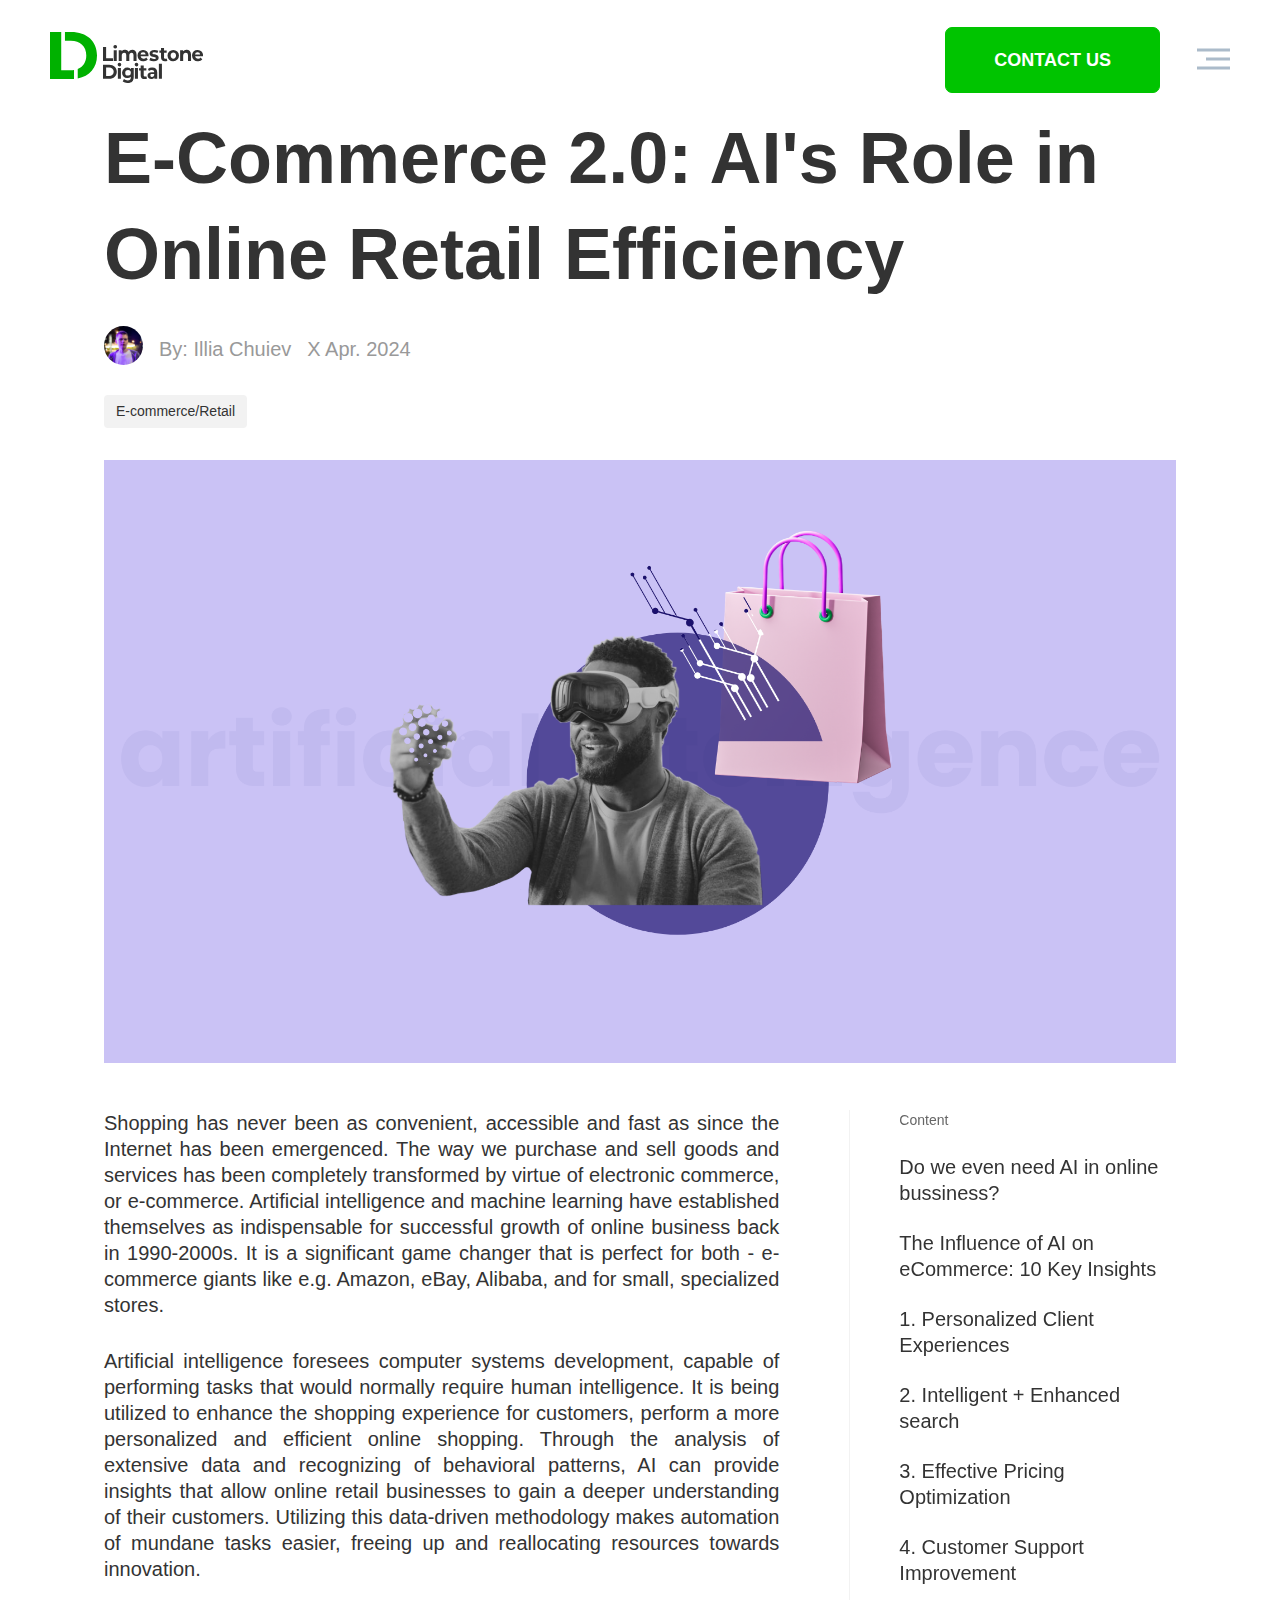
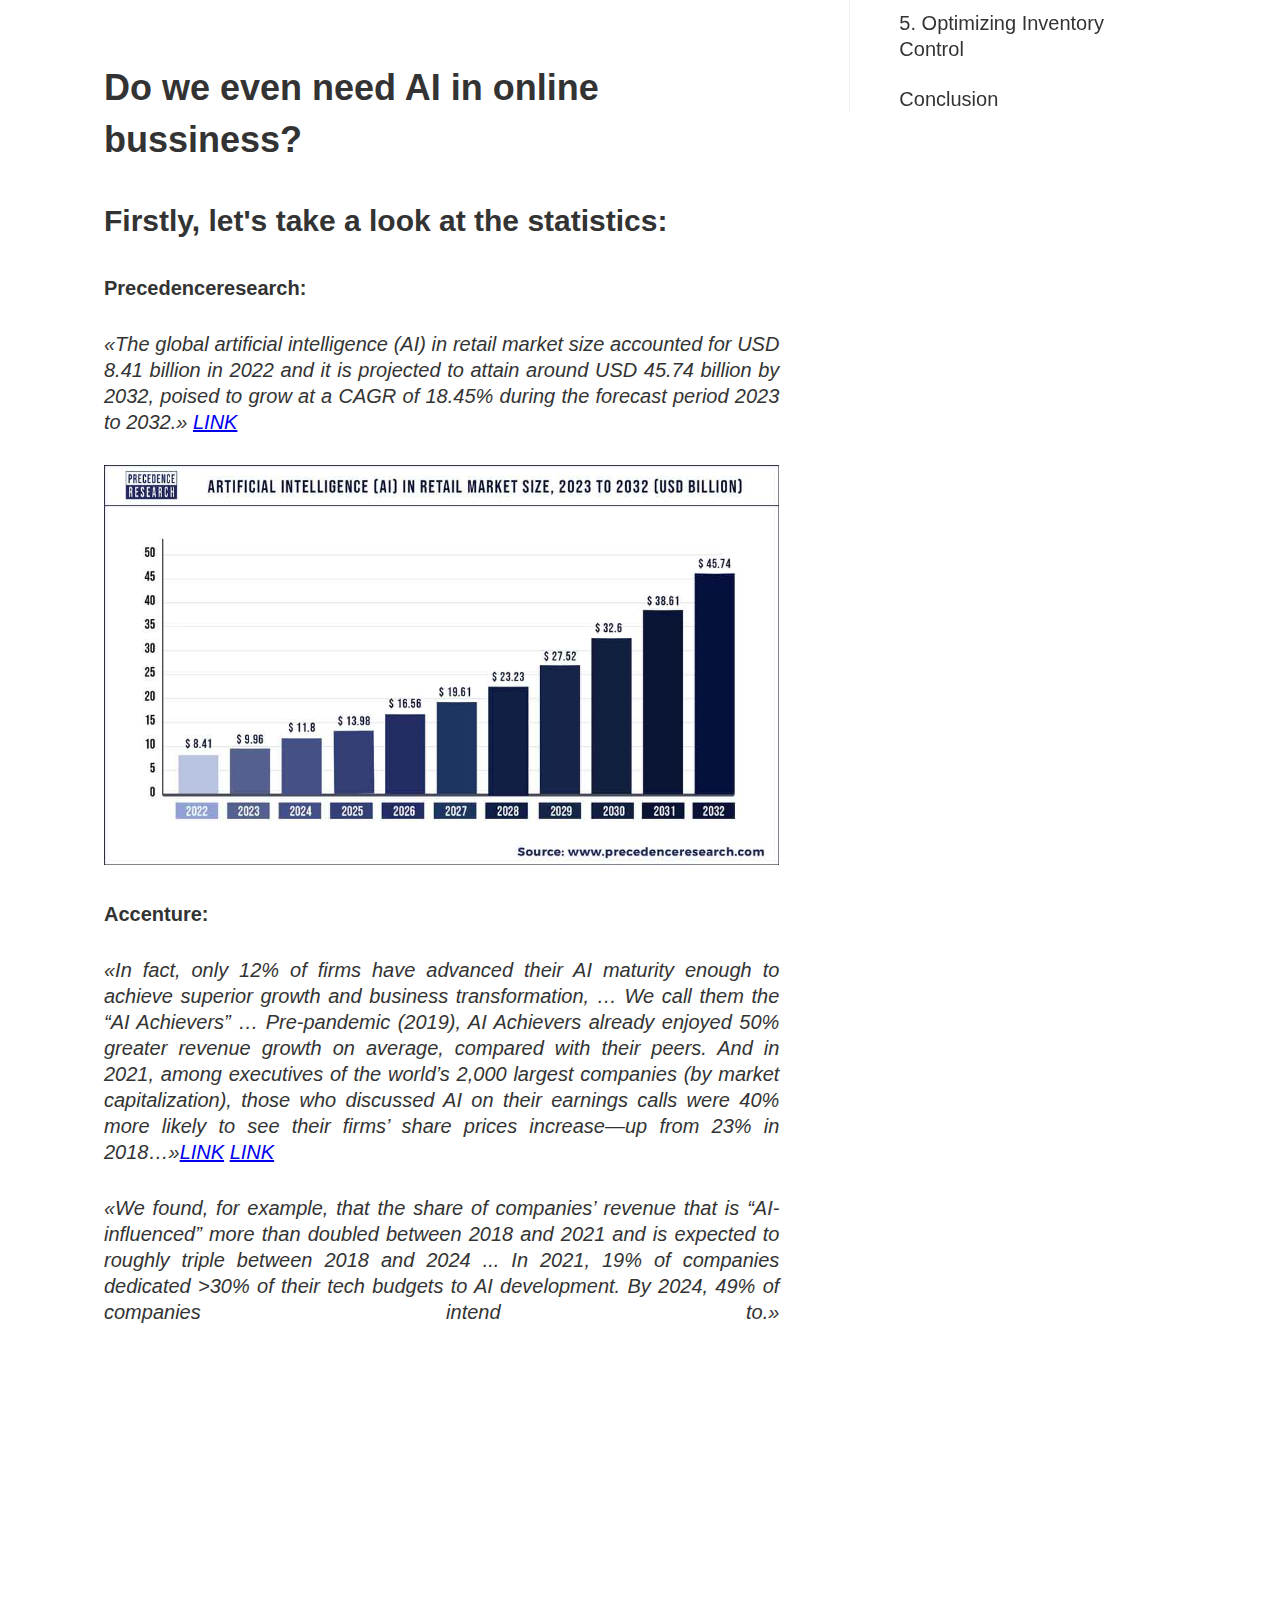
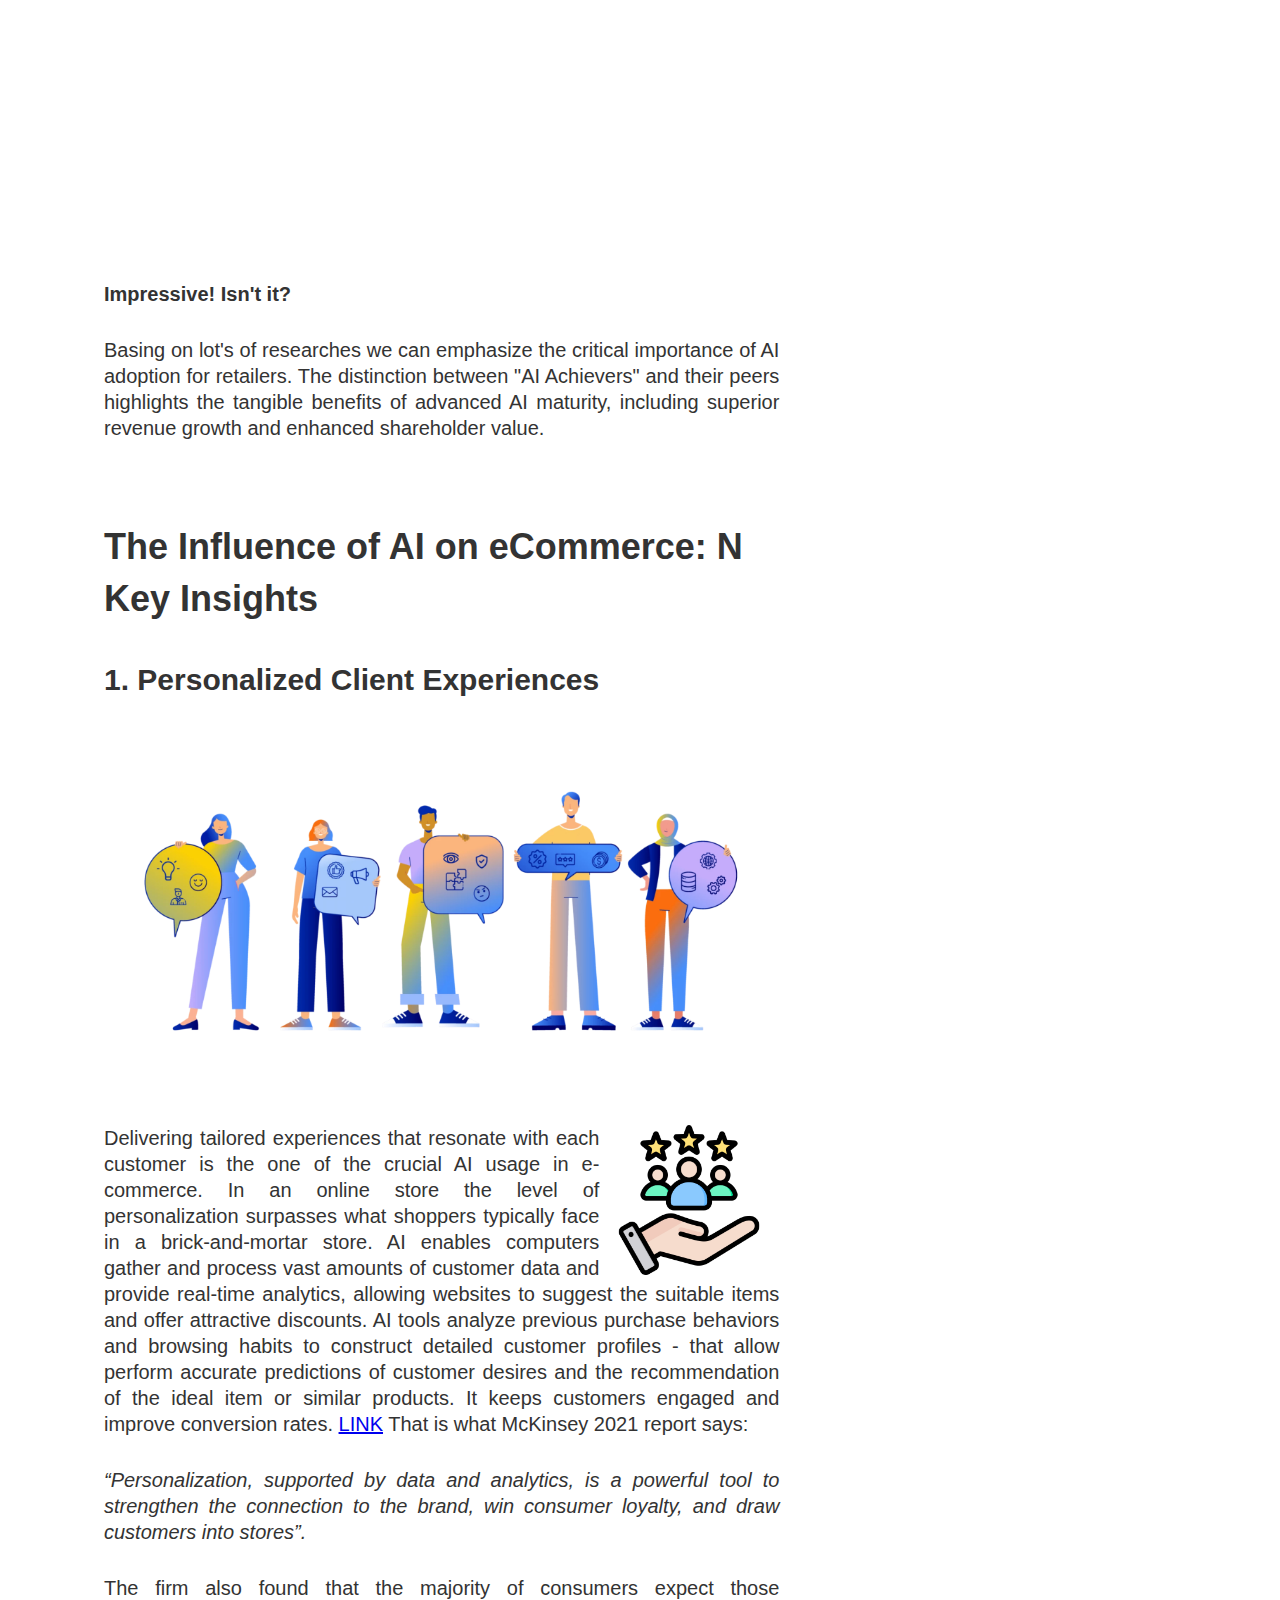
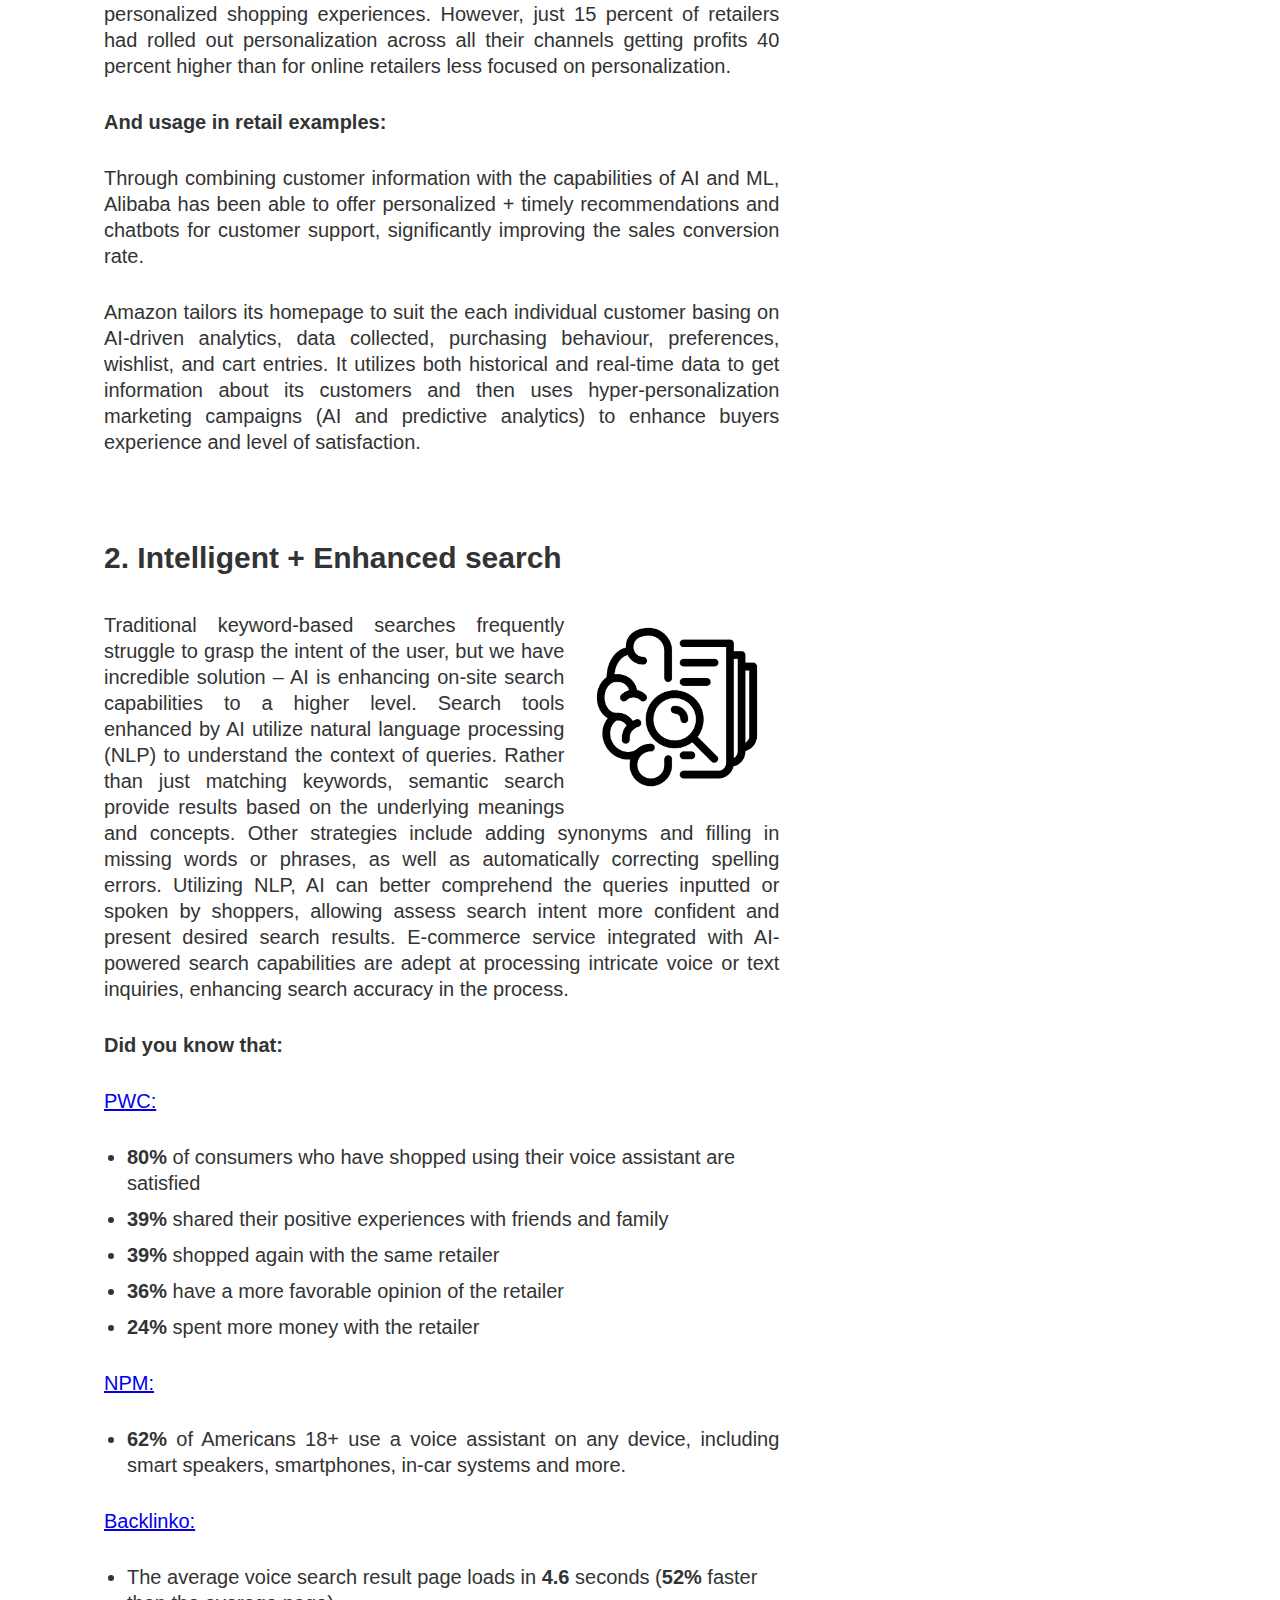
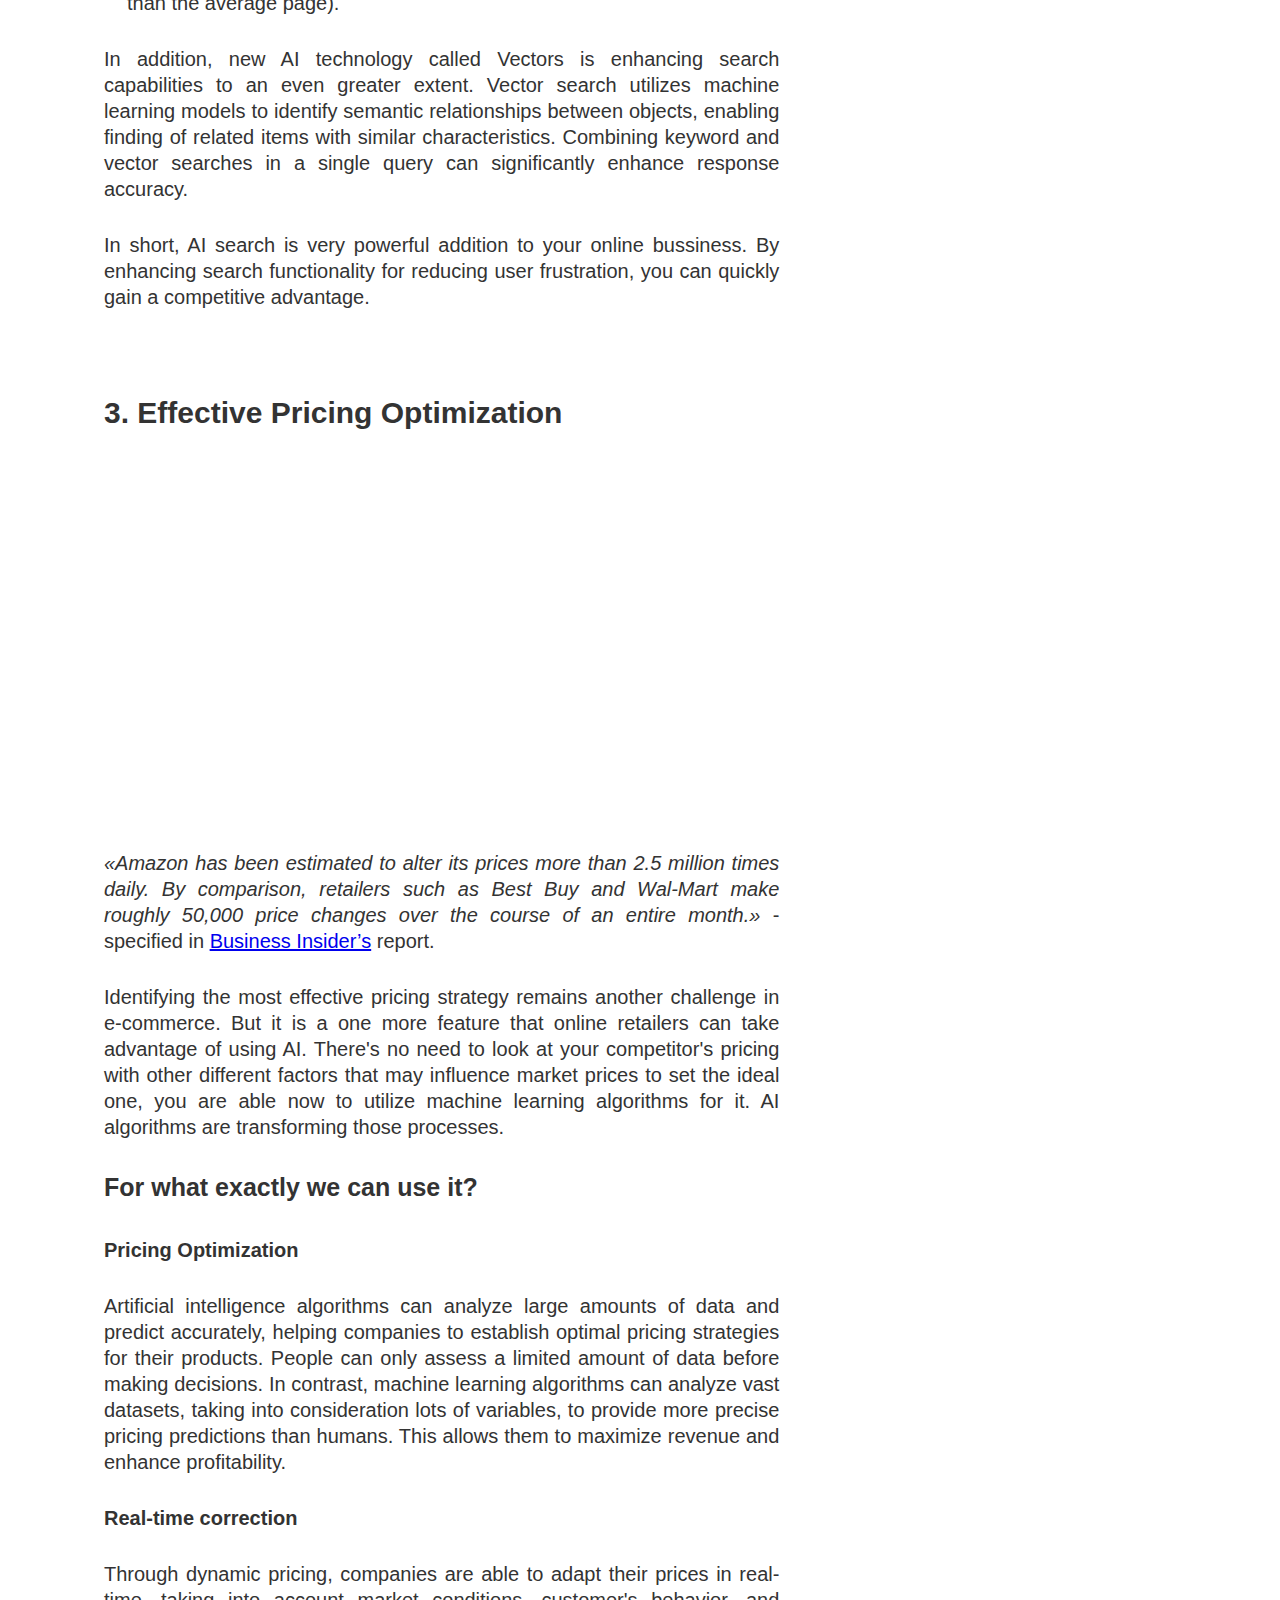
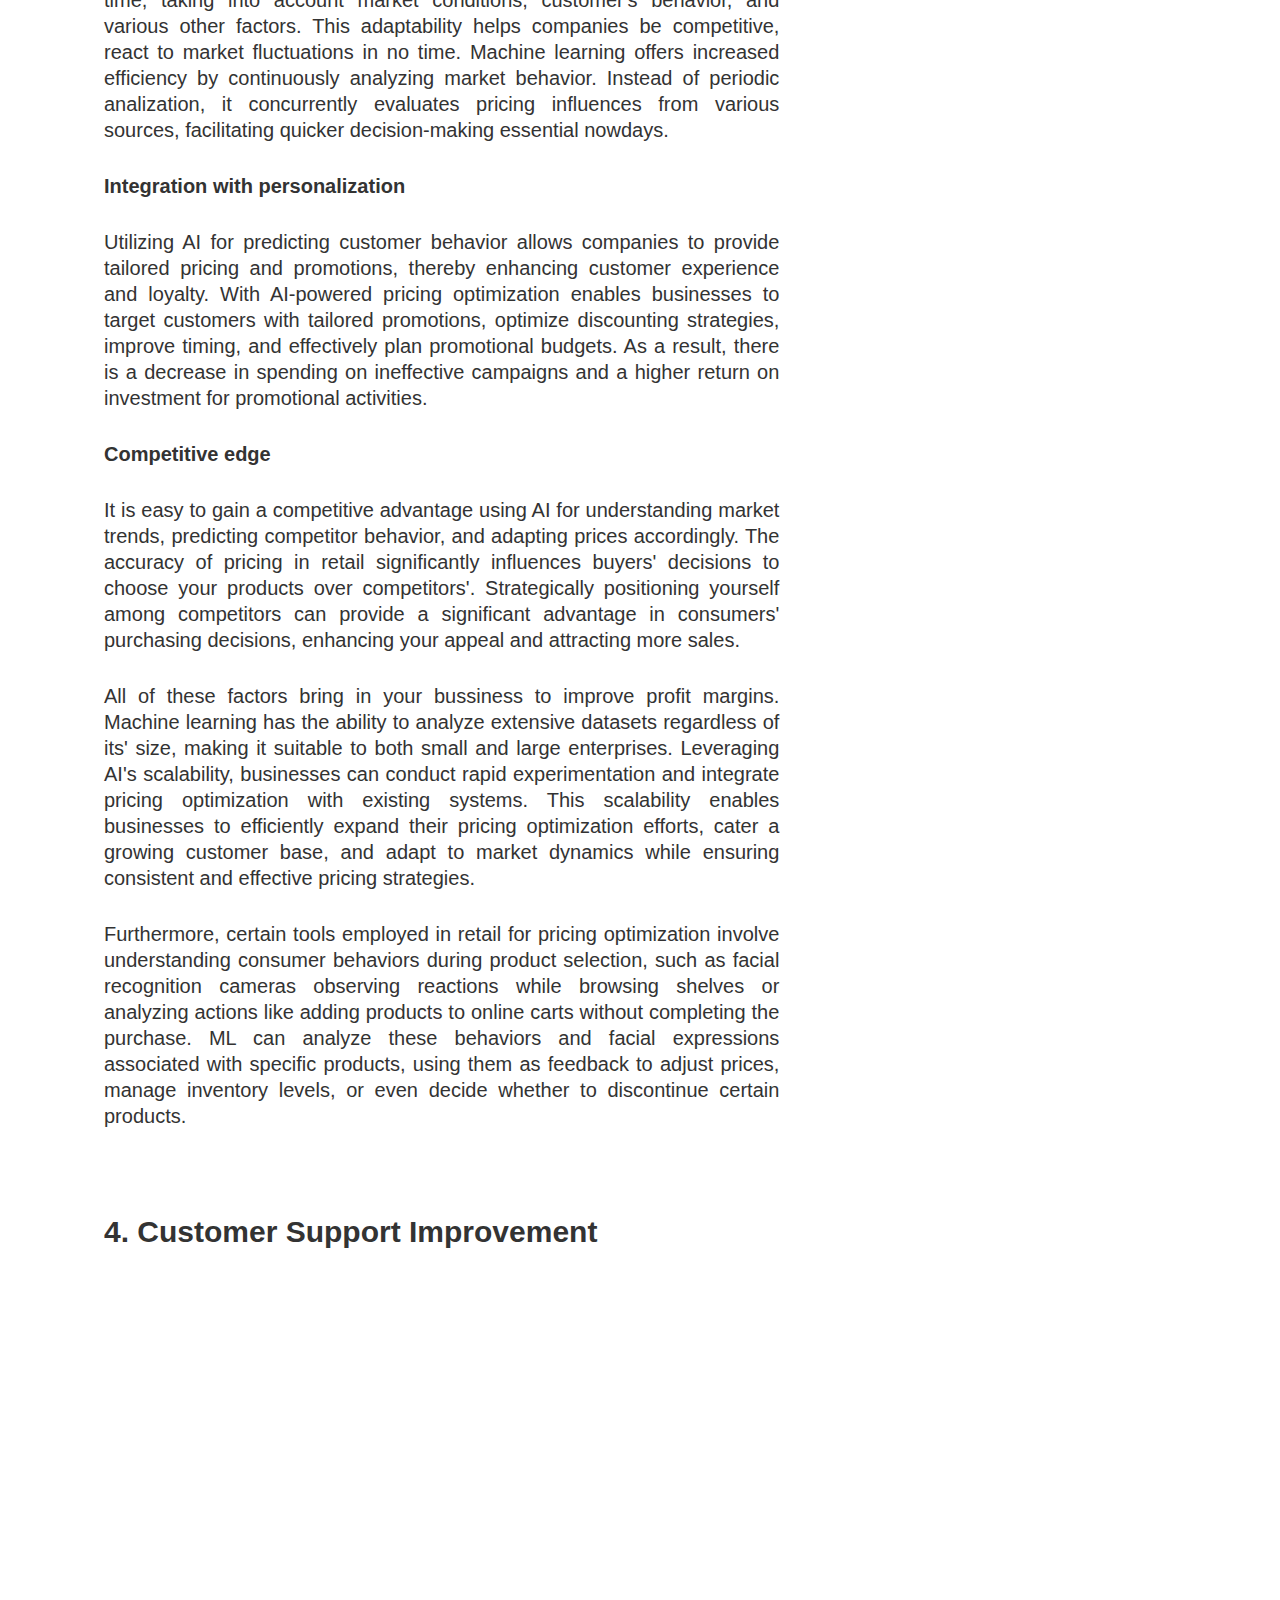
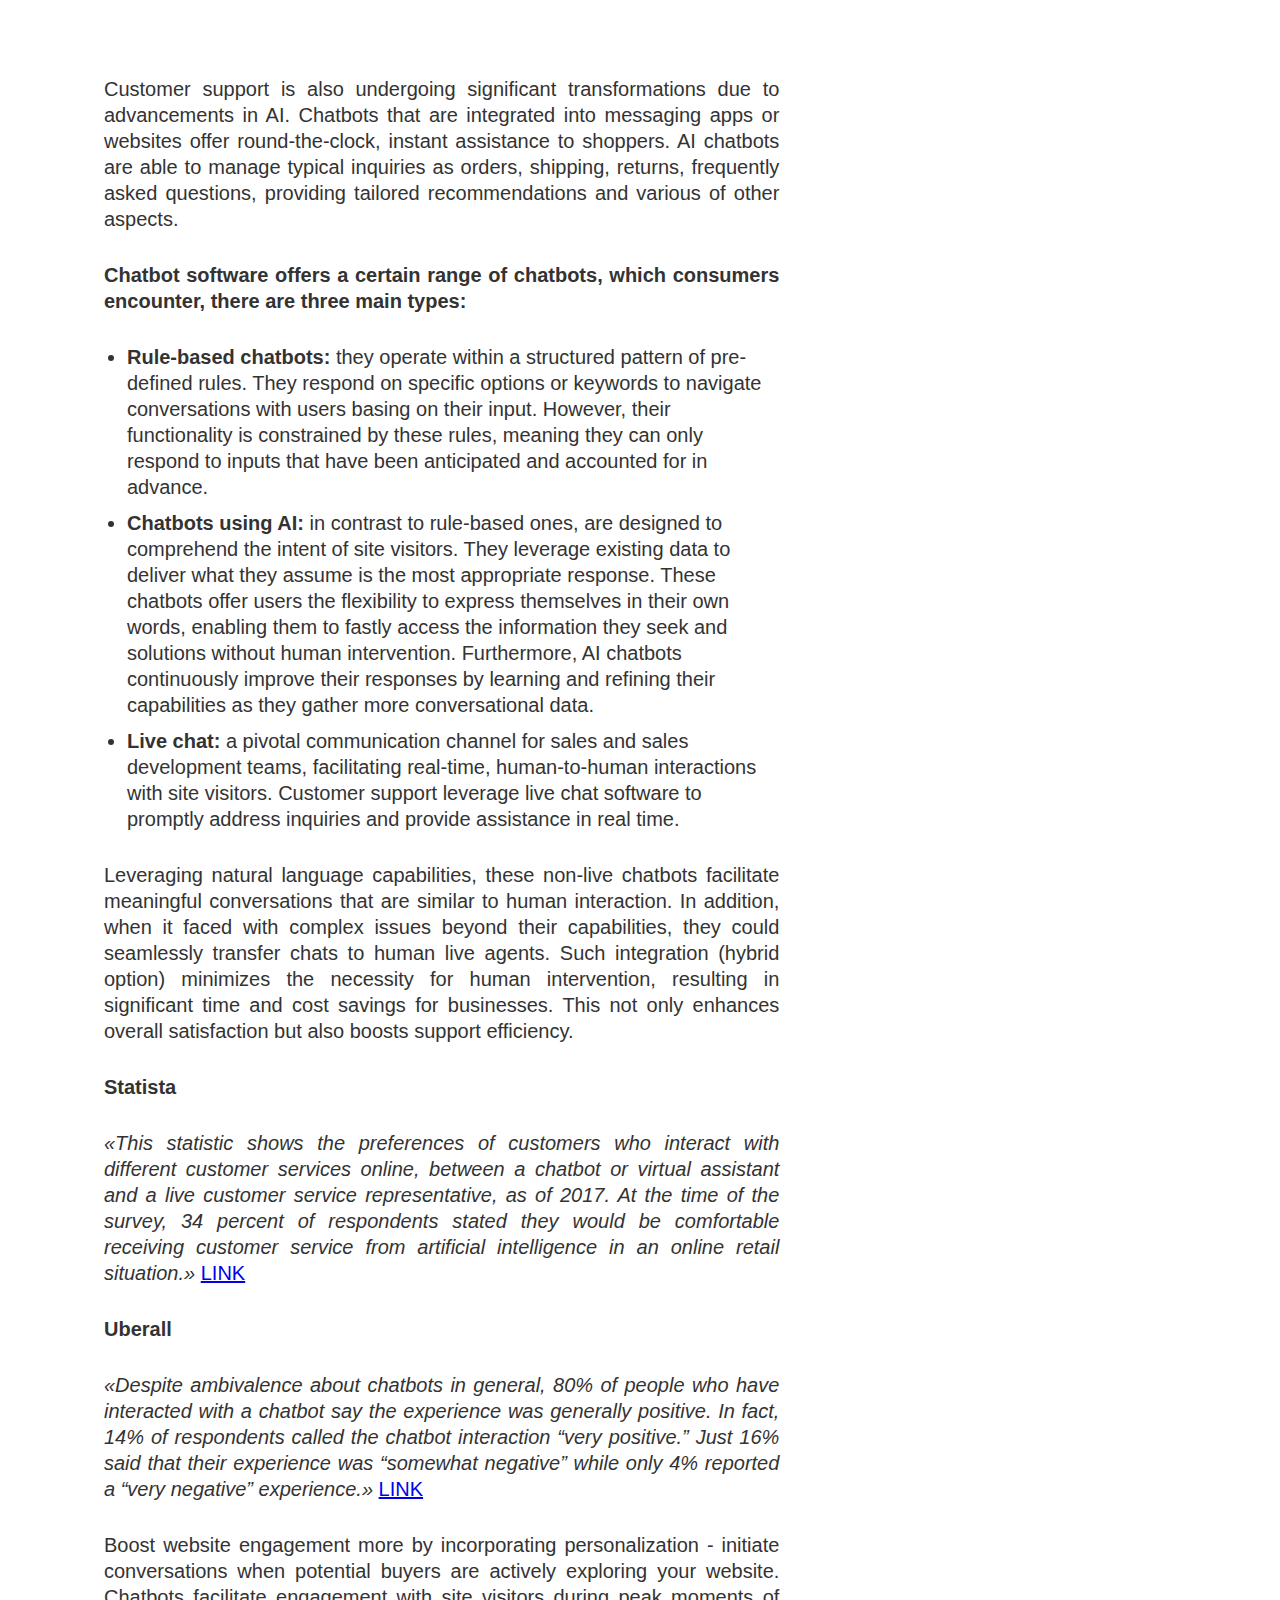
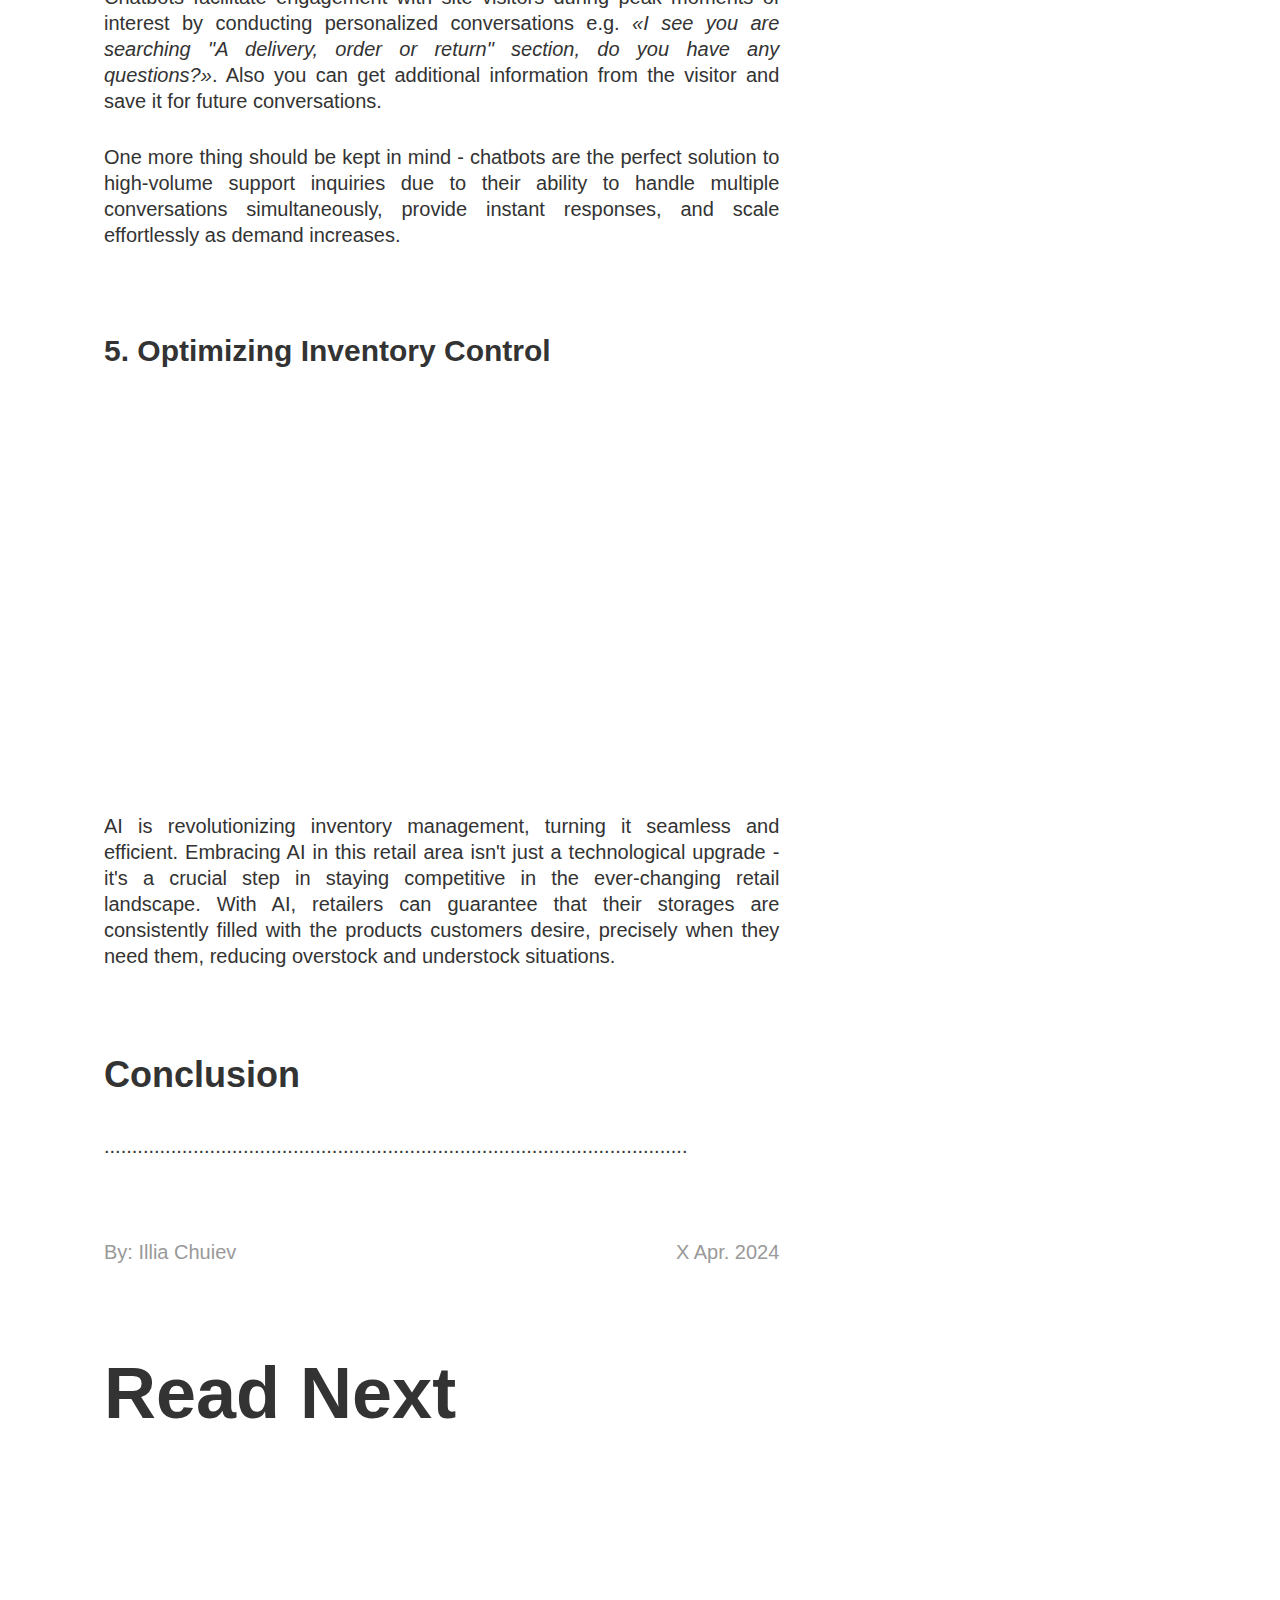
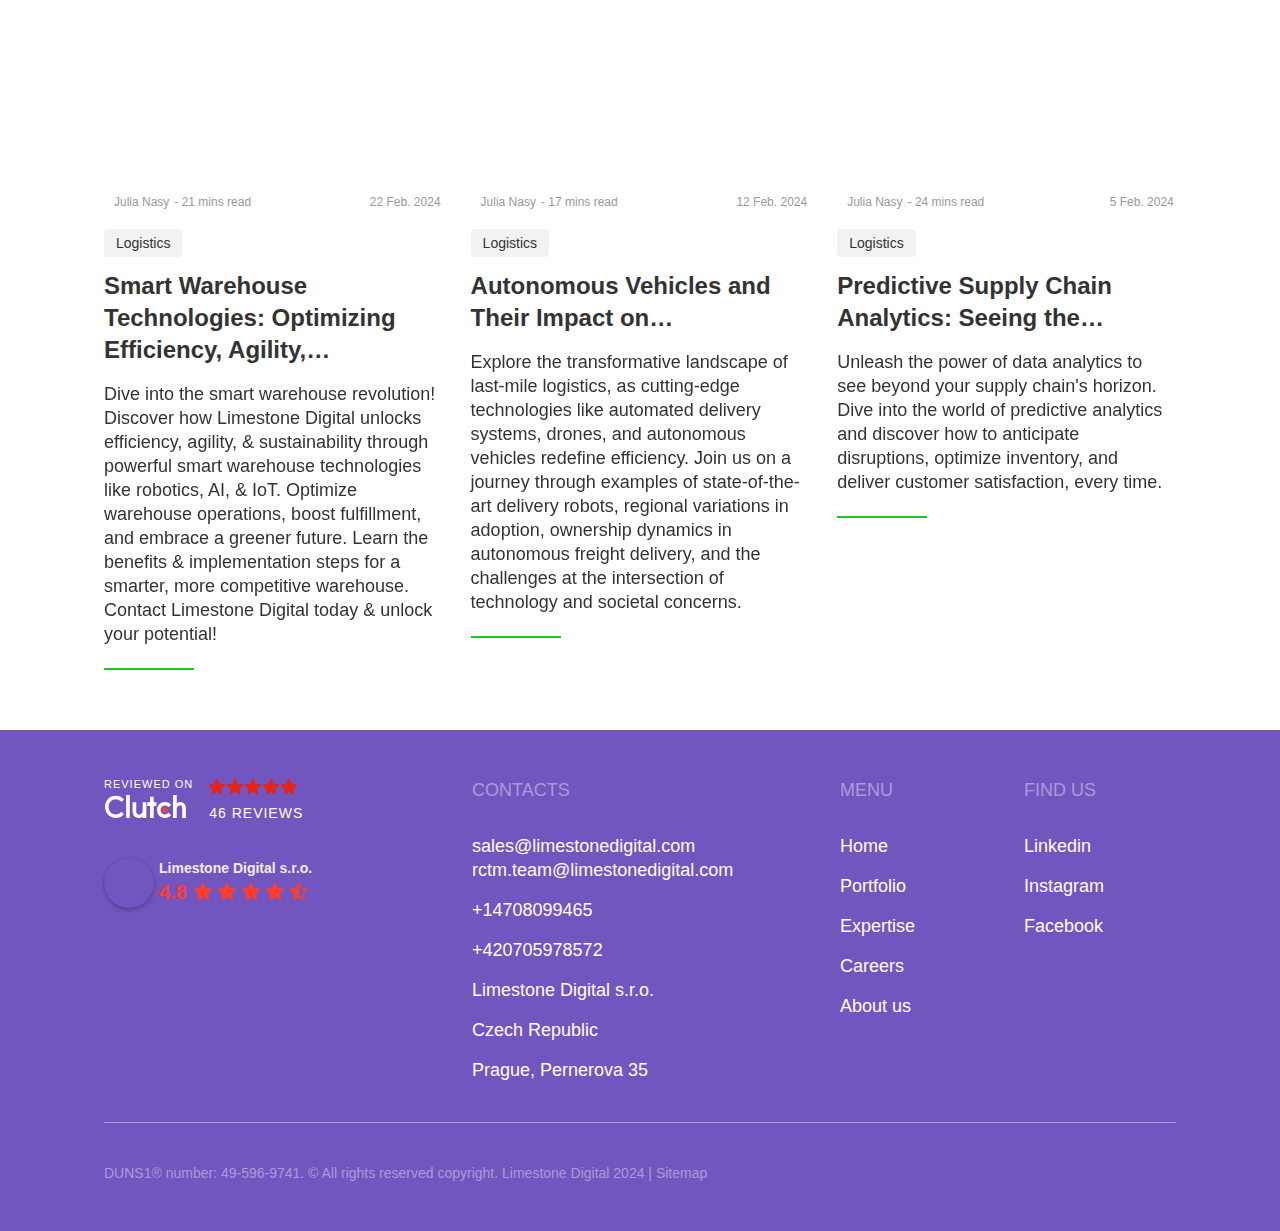
==== commit dbbb14a8: "Updates" ====
--- a/index.html
+++ b/index.html
@@ -1 +1 @@
-<!doctype html><html lang="en-US" prefix="og: https://ogp.me/ns#" class="js js no-touch rgba backgroundsize borderradius boxshadow textshadow cssanimations cssgradients csstransitions fontface"><head><meta http-equiv="Content-Type" content="text/html; charset=UTF-8"><meta name="viewport" content="width=device-width,initial-scale=1,maximum-scale=1"><meta name="format-detection" content="telephone=no"><meta name="SKYPE_TOOLBAR" content="SKYPE_TOOLBAR_PARSER_COMPATIBLE"><link rel="preconnect" href="https://fonts.googleapis.com/"><link rel="preconnect" href="https://fonts.gstatic.com/" crossorigin=""><link rel="preconnect" href="https://widget.clutch.co/"><link href="./css2" rel="stylesheet" media="all"><title>E-Commerce 2.0: AI's Role in Online Retail Efficiency | Limestone Digital</title><meta name="description" content="Reveal the pivotal role of supply chain management software in revolutionizing modern commerce. Delve into the intricate dance of logistics efficiency, resilience, and growth, exploring the transformative impact of technology-driven strategies on global supply chains"><meta name="robots" content="max-image-preview:large"><link rel="canonical" href="https://limestonedigital.com/power-of-supply-chain-management-software/"><meta property="og:locale" content="en_US"><meta property="og:site_name" content="Limestone Digital | Your vision delivered"><meta property="og:type" content="article"><meta property="og:title" content="Symphony of Efficiency: Revealing the Power of Supply Chain Management Software | Limestone Digital"><meta property="og:description" content="Reveal the pivotal role of supply chain management software in revolutionizing modern commerce. Delve into the intricate dance of logistics efficiency, resilience, and growth, exploring the transformative impact of technology-driven strategies on global supply chains"><meta property="og:url" content="https://limestonedigital.com/power-of-supply-chain-management-software/"><meta property="og:image" content="https://limestonedigital.com/wp-content/uploads/2021/06/ld-logo.png"><meta property="og:image:secure_url" content="https://limestonedigital.com/wp-content/uploads/2021/06/ld-logo.png"><meta property="og:image:width" content="512"><meta property="og:image:height" content="268"><meta property="article:published_time" content="2024-01-05T13:27:57+00:00"><meta property="article:modified_time" content="2024-01-08T09:37:34+00:00"><meta name="twitter:card" content="summary"><meta name="twitter:domain" content="limestonedigital.com"><meta name="twitter:title" content="Symphony of Efficiency: Revealing the Power of Supply Chain Management Software | Limestone Digital"><meta name="twitter:description" content="Reveal the pivotal role of supply chain management software in revolutionizing modern commerce. Delve into the intricate dance of logistics efficiency, resilience, and growth, exploring the transformative impact of technology-driven strategies on global supply chains"><meta name="twitter:image" content="https://limestonedigital.com/wp-content/uploads/2021/06/ld-logo.png"><script src="./84a07e3a698688683d493761c9786bde.js.download" type="text/javascript" async=""></script><script src="./lftracker_v1_JMvZ8g0EMJd72pOd.js.download" async=""></script><script type="text/javascript" async="" src="./insight.min.js.download"></script><script type="text/javascript" async="" src="./js"></script><script async="" src="./gtm.js.download"></script><script type="application/ld+json" class="aioseo-schema">{"@context":"https:\/\/schema.org","@graph":[{"@type":"WebSite","@id":"https:\/\/limestonedigital.com\/#website","url":"https:\/\/limestonedigital.com\/","name":"Limestone Digital","description":"Your vision delivered","inLanguage":"en-US","publisher":{"@id":"https:\/\/limestonedigital.com\/#organization"}},{"@type":"Organization","@id":"https:\/\/limestonedigital.com\/#organization","name":"Limestone Digital","url":"https:\/\/limestonedigital.com\/"},{"@type":"BreadcrumbList","@id":"https:\/\/limestonedigital.com\/power-of-supply-chain-management-software\/#breadcrumblist","itemListElement":[{"@type":"ListItem","@id":"https:\/\/limestonedigital.com\/#listItem","position":1,"item":{"@type":"WebPage","@id":"https:\/\/limestonedigital.com\/","name":"Home","description":"Limestone Digital is a leading outsource software development company providing innovative solutions to businesses worldwide. Contact us for a free consultation!","url":"https:\/\/limestonedigital.com\/"},"nextItem":"https:\/\/limestonedigital.com\/power-of-supply-chain-management-software\/#listItem"},{"@type":"ListItem","@id":"https:\/\/limestonedigital.com\/power-of-supply-chain-management-software\/#listItem","position":2,"item":{"@type":"WebPage","@id":"https:\/\/limestonedigital.com\/power-of-supply-chain-management-software\/","name":"Symphony of Efficiency: Revealing the Power of Supply Chain Management Software","description":"Reveal the pivotal role of supply chain management software in revolutionizing modern commerce. Delve into the intricate dance of logistics efficiency, resilience, and growth, exploring the transformative impact of technology-driven strategies on global supply chains","url":"https:\/\/limestonedigital.com\/power-of-supply-chain-management-software\/"},"previousItem":"https:\/\/limestonedigital.com\/#listItem"}]},{"@type":"Person","@id":"https:\/\/limestonedigital.com\/author\/valentin\/#author","url":"https:\/\/limestonedigital.com\/author\/valentin\/","name":"Valentin","image":{"@type":"ImageObject","@id":"https:\/\/limestonedigital.com\/power-of-supply-chain-management-software\/#authorImage","url":"https:\/\/secure.gravatar.com\/avatar\/fc4c56d75b06dae0ce925600a317d3e0?s=96&d=mm&r=g","width":96,"height":96,"caption":"Valentin"}},{"@type":"WebPage","@id":"https:\/\/limestonedigital.com\/power-of-supply-chain-management-software\/#webpage","url":"https:\/\/limestonedigital.com\/power-of-supply-chain-management-software\/","name":"Symphony of Efficiency: Revealing the Power of Supply Chain Management Software | Limestone Digital","description":"Reveal the pivotal role of supply chain management software in revolutionizing modern commerce. Delve into the intricate dance of logistics efficiency, resilience, and growth, exploring the transformative impact of technology-driven strategies on global supply chains","inLanguage":"en-US","isPartOf":{"@id":"https:\/\/limestonedigital.com\/#website"},"breadcrumb":{"@id":"https:\/\/limestonedigital.com\/power-of-supply-chain-management-software\/#breadcrumblist"},"author":"https:\/\/limestonedigital.com\/author\/valentin\/#author","creator":"https:\/\/limestonedigital.com\/author\/valentin\/#author","image":{"@type":"ImageObject","@id":"https:\/\/limestonedigital.com\/#mainImage","url":"https:\/\/limestonedigital.com\/wp-content\/uploads\/2023\/04\/iot-industrial-app-tiny.png","width":1920,"height":1080,"caption":"iot-industrial-app"},"primaryImageOfPage":{"@id":"https:\/\/limestonedigital.com\/power-of-supply-chain-management-software\/#mainImage"},"datePublished":"2024-01-05T13:27:57+00:00","dateModified":"2024-01-08T09:37:34+00:00"},{"@type":"Article","@id":"https:\/\/limestonedigital.com\/power-of-supply-chain-management-software\/#article","name":"Symphony of Efficiency: Revealing the Power of Supply Chain Management Software | Limestone Digital","description":"Reveal the pivotal role of supply chain management software in revolutionizing modern commerce. Delve into the intricate dance of logistics efficiency, resilience, and growth, exploring the transformative impact of technology-driven strategies on global supply chains","inLanguage":"en-US","headline":"Symphony of Efficiency: Revealing the Power of Supply Chain Management Software","author":{"@id":"https:\/\/limestonedigital.com\/author\/valentin\/#author"},"publisher":{"@id":"https:\/\/limestonedigital.com\/#organization"},"datePublished":"2024-01-05T13:27:57+00:00","dateModified":"2024-01-08T09:37:34+00:00","articleSection":"Logistics","mainEntityOfPage":{"@id":"https:\/\/limestonedigital.com\/power-of-supply-chain-management-software\/#webpage"},"isPartOf":{"@id":"https:\/\/limestonedigital.com\/power-of-supply-chain-management-software\/#webpage"},"image":{"@type":"ImageObject","@id":"https:\/\/limestonedigital.com\/#articleImage","url":"https:\/\/limestonedigital.com\/wp-content\/uploads\/2023\/04\/iot-industrial-app-tiny.png","width":1920,"height":1080,"caption":"iot-industrial-app"}}]}</script><link rel="stylesheet" id="classic-theme-styles-css" href="./classic-themes.min.css" media="all"><style id="global-styles-inline-css">body{--wp--preset--color--black:#000000;--wp--preset--color--cyan-bluish-gray:#abb8c3;--wp--preset--color--white:#ffffff;--wp--preset--color--pale-pink:#f78da7;--wp--preset--color--vivid-red:#cf2e2e;--wp--preset--color--luminous-vivid-orange:#ff6900;--wp--preset--color--luminous-vivid-amber:#fcb900;--wp--preset--color--light-green-cyan:#7bdcb5;--wp--preset--color--vivid-green-cyan:#00d084;--wp--preset--color--pale-cyan-blue:#8ed1fc;--wp--preset--color--vivid-cyan-blue:#0693e3;--wp--preset--color--vivid-purple:#9b51e0;--wp--preset--gradient--vivid-cyan-blue-to-vivid-purple:linear-gradient(135deg, rgba(6, 147, 227, 1) 0%, rgb(155, 81, 224) 100%);--wp--preset--gradient--light-green-cyan-to-vivid-green-cyan:linear-gradient(135deg, rgb(122, 220, 180) 0%, rgb(0, 208, 130) 100%);--wp--preset--gradient--luminous-vivid-amber-to-luminous-vivid-orange:linear-gradient(135deg, rgba(252, 185, 0, 1) 0%, rgba(255, 105, 0, 1) 100%);--wp--preset--gradient--luminous-vivid-orange-to-vivid-red:linear-gradient(135deg, rgba(255, 105, 0, 1) 0%, rgb(207, 46, 46) 100%);--wp--preset--gradient--very-light-gray-to-cyan-bluish-gray:linear-gradient(135deg, rgb(238, 238, 238) 0%, rgb(169, 184, 195) 100%);--wp--preset--gradient--cool-to-warm-spectrum:linear-gradient(135deg, rgb(74, 234, 220) 0%, rgb(151, 120, 209) 20%, rgb(207, 42, 186) 40%, rgb(238, 44, 130) 60%, rgb(251, 105, 98) 80%, rgb(254, 248, 76) 100%);--wp--preset--gradient--blush-light-purple:linear-gradient(135deg, rgb(255, 206, 236) 0%, rgb(152, 150, 240) 100%);--wp--preset--gradient--blush-bordeaux:linear-gradient(135deg, rgb(254, 205, 165) 0%, rgb(254, 45, 45) 50%, rgb(107, 0, 62) 100%);--wp--preset--gradient--luminous-dusk:linear-gradient(135deg, rgb(255, 203, 112) 0%, rgb(199, 81, 192) 50%, rgb(65, 88, 208) 100%);--wp--preset--gradient--pale-ocean:linear-gradient(135deg, rgb(255, 245, 203) 0%, rgb(182, 227, 212) 50%, rgb(51, 167, 181) 100%);--wp--preset--gradient--electric-grass:linear-gradient(135deg, rgb(202, 248, 128) 0%, rgb(113, 206, 126) 100%);--wp--preset--gradient--midnight:linear-gradient(135deg, rgb(2, 3, 129) 0%, rgb(40, 116, 252) 100%);--wp--preset--duotone--dark-grayscale:url('#wp-duotone-dark-grayscale');--wp--preset--duotone--grayscale:url('#wp-duotone-grayscale');--wp--preset--duotone--purple-yellow:url('#wp-duotone-purple-yellow');--wp--preset--duotone--blue-red:url('#wp-duotone-blue-red');--wp--preset--duotone--midnight:url('#wp-duotone-midnight');--wp--preset--duotone--magenta-yellow:url('#wp-duotone-magenta-yellow');--wp--preset--duotone--purple-green:url('#wp-duotone-purple-green');--wp--preset--duotone--blue-orange:url('#wp-duotone-blue-orange');--wp--preset--font-size--small:13px;--wp--preset--font-size--medium:20px;--wp--preset--font-size--large:36px;--wp--preset--font-size--x-large:42px;--wp--preset--spacing--20:0.44rem;--wp--preset--spacing--30:0.67rem;--wp--preset--spacing--40:1rem;--wp--preset--spacing--50:1.5rem;--wp--preset--spacing--60:2.25rem;--wp--preset--spacing--70:3.38rem;--wp--preset--spacing--80:5.06rem}:where(.is-layout-flex){gap:.5em}body .is-layout-flow>.alignleft{float:left;margin-inline-start:0;margin-inline-end:2em}body .is-layout-flow>.alignright{float:right;margin-inline-start:2em;margin-inline-end:0}body .is-layout-flow>.aligncenter{margin-left:auto!important;margin-right:auto!important}body .is-layout-constrained>.alignleft{float:left;margin-inline-start:0;margin-inline-end:2em}body .is-layout-constrained>.alignright{float:right;margin-inline-start:2em;margin-inline-end:0}body .is-layout-constrained>.aligncenter{margin-left:auto!important;margin-right:auto!important}body .is-layout-constrained>:where(:not(.alignleft):not(.alignright):not(.alignfull)){max-width:var(--wp--style--global--content-size);margin-left:auto!important;margin-right:auto!important}body .is-layout-constrained>.alignwide{max-width:var(--wp--style--global--wide-size)}body .is-layout-flex{display:flex}body .is-layout-flex{flex-wrap:wrap;align-items:center}body .is-layout-flex>*{margin:0}:where(.wp-block-columns.is-layout-flex){gap:2em}.has-black-color{color:var(--wp--preset--color--black)!important}.has-cyan-bluish-gray-color{color:var(--wp--preset--color--cyan-bluish-gray)!important}.has-white-color{color:var(--wp--preset--color--white)!important}.has-pale-pink-color{color:var(--wp--preset--color--pale-pink)!important}.has-vivid-red-color{color:var(--wp--preset--color--vivid-red)!important}.has-luminous-vivid-orange-color{color:var(--wp--preset--color--luminous-vivid-orange)!important}.has-luminous-vivid-amber-color{color:var(--wp--preset--color--luminous-vivid-amber)!important}.has-light-green-cyan-color{color:var(--wp--preset--color--light-green-cyan)!important}.has-vivid-green-cyan-color{color:var(--wp--preset--color--vivid-green-cyan)!important}.has-pale-cyan-blue-color{color:var(--wp--preset--color--pale-cyan-blue)!important}.has-vivid-cyan-blue-color{color:var(--wp--preset--color--vivid-cyan-blue)!important}.has-vivid-purple-color{color:var(--wp--preset--color--vivid-purple)!important}.has-black-background-color{background-color:var(--wp--preset--color--black)!important}.has-cyan-bluish-gray-background-color{background-color:var(--wp--preset--color--cyan-bluish-gray)!important}.has-white-background-color{background-color:var(--wp--preset--color--white)!important}.has-pale-pink-background-color{background-color:var(--wp--preset--color--pale-pink)!important}.has-vivid-red-background-color{background-color:var(--wp--preset--color--vivid-red)!important}.has-luminous-vivid-orange-background-color{background-color:var(--wp--preset--color--luminous-vivid-orange)!important}.has-luminous-vivid-amber-background-color{background-color:var(--wp--preset--color--luminous-vivid-amber)!important}.has-light-green-cyan-background-color{background-color:var(--wp--preset--color--light-green-cyan)!important}.has-vivid-green-cyan-background-color{background-color:var(--wp--preset--color--vivid-green-cyan)!important}.has-pale-cyan-blue-background-color{background-color:var(--wp--preset--color--pale-cyan-blue)!important}.has-vivid-cyan-blue-background-color{background-color:var(--wp--preset--color--vivid-cyan-blue)!important}.has-vivid-purple-background-color{background-color:var(--wp--preset--color--vivid-purple)!important}.has-black-border-color{border-color:var(--wp--preset--color--black)!important}.has-cyan-bluish-gray-border-color{border-color:var(--wp--preset--color--cyan-bluish-gray)!important}.has-white-border-color{border-color:var(--wp--preset--color--white)!important}.has-pale-pink-border-color{border-color:var(--wp--preset--color--pale-pink)!important}.has-vivid-red-border-color{border-color:var(--wp--preset--color--vivid-red)!important}.has-luminous-vivid-orange-border-color{border-color:var(--wp--preset--color--luminous-vivid-orange)!important}.has-luminous-vivid-amber-border-color{border-color:var(--wp--preset--color--luminous-vivid-amber)!important}.has-light-green-cyan-border-color{border-color:var(--wp--preset--color--light-green-cyan)!important}.has-vivid-green-cyan-border-color{border-color:var(--wp--preset--color--vivid-green-cyan)!important}.has-pale-cyan-blue-border-color{border-color:var(--wp--preset--color--pale-cyan-blue)!important}.has-vivid-cyan-blue-border-color{border-color:var(--wp--preset--color--vivid-cyan-blue)!important}.has-vivid-purple-border-color{border-color:var(--wp--preset--color--vivid-purple)!important}.has-vivid-cyan-blue-to-vivid-purple-gradient-background{background:var(--wp--preset--gradient--vivid-cyan-blue-to-vivid-purple)!important}.has-light-green-cyan-to-vivid-green-cyan-gradient-background{background:var(--wp--preset--gradient--light-green-cyan-to-vivid-green-cyan)!important}.has-luminous-vivid-amber-to-luminous-vivid-orange-gradient-background{background:var(--wp--preset--gradient--luminous-vivid-amber-to-luminous-vivid-orange)!important}.has-luminous-vivid-orange-to-vivid-red-gradient-background{background:var(--wp--preset--gradient--luminous-vivid-orange-to-vivid-red)!important}.has-very-light-gray-to-cyan-bluish-gray-gradient-background{background:var(--wp--preset--gradient--very-light-gray-to-cyan-bluish-gray)!important}.has-cool-to-warm-spectrum-gradient-background{background:var(--wp--preset--gradient--cool-to-warm-spectrum)!important}.has-blush-light-purple-gradient-background{background:var(--wp--preset--gradient--blush-light-purple)!important}.has-blush-bordeaux-gradient-background{background:var(--wp--preset--gradient--blush-bordeaux)!important}.has-luminous-dusk-gradient-background{background:var(--wp--preset--gradient--luminous-dusk)!important}.has-pale-ocean-gradient-background{background:var(--wp--preset--gradient--pale-ocean)!important}.has-electric-grass-gradient-background{background:var(--wp--preset--gradient--electric-grass)!important}.has-midnight-gradient-background{background:var(--wp--preset--gradient--midnight)!important}.has-small-font-size{font-size:var(--wp--preset--font-size--small)!important}.has-medium-font-size{font-size:var(--wp--preset--font-size--medium)!important}.has-large-font-size{font-size:var(--wp--preset--font-size--large)!important}.has-x-large-font-size{font-size:var(--wp--preset--font-size--x-large)!important}.wp-block-navigation a:where(:not(.wp-element-button)){color:inherit}:where(.wp-block-columns.is-layout-flex){gap:2em}.wp-block-pullquote{font-size:1.5em;line-height:1.6}</style><link rel="stylesheet" id="contact-form-7-css" href="./styles.css" media="all"><style id="contact-form-7-inline-css">.wpcf7 .wpcf7-recaptcha iframe{margin-bottom:0}.wpcf7 .wpcf7-recaptcha[data-align=center]>div{margin:0 auto}.wpcf7 .wpcf7-recaptcha[data-align=right]>div{margin:0 0 0 auto}</style><link rel="stylesheet" id="grw-public-main-css-css" href="./public-main.css" media="all"><link rel="stylesheet" id="corppix_site-style-css" href="./style.css" media="all"><link rel="stylesheet" id="corppix_site_critical_style-css" href="./critical.css" media="all"><link rel="stylesheet" id="blog_post_style-css" href="./blog-post-style.css" media="all"><link rel="stylesheet" id="corppix_site_style-css" href="./style(1).css" media="all"><script src="./jquery.min.js.download" id="jquery-js"></script><link rel="https://api.w.org/" href="https://limestonedigital.com/wp-json/"><link rel="alternate" type="application/json" href="https://limestonedigital.com/wp-json/wp/v2/posts/3880"><link rel="alternate" type="application/json+oembed" href="https://limestonedigital.com/wp-json/oembed/1.0/embed?url=https%3A%2F%2Flimestonedigital.com%2Fpower-of-supply-chain-management-software%2F"><link rel="alternate" type="text/xml+oembed" href="https://limestonedigital.com/wp-json/oembed/1.0/embed?url=https%3A%2F%2Flimestonedigital.com%2Fpower-of-supply-chain-management-software%2F&amp;format=xml"><script>!function(e){e.className=e.className.replace(/\bno-js\b/,"js")}(document.documentElement)</script><style>.recentcomments a{display:inline!important;padding:0!important;margin:0!important}</style><script type="text/javascript" src="./5081.js.download" async="async"></script><link rel="icon" href="https://limestonedigital.com/wp-content/uploads/2020/01/cropped-site-general-32x32.png" sizes="32x32"><link rel="icon" href="https://limestonedigital.com/wp-content/uploads/2020/01/cropped-site-general-192x192.png" sizes="192x192"><link rel="apple-touch-icon" href="https://limestonedigital.com/wp-content/uploads/2020/01/cropped-site-general-180x180.png"><meta name="msapplication-TileImage" content="https://limestonedigital.com/wp-content/uploads/2020/01/cropped-site-general-270x270.png"><script>!function(e,t,a,n,g){e[n]=e[n]||[],e[n].push({"gtm.start":(new Date).getTime(),event:"gtm.js"});var m=t.getElementsByTagName(a)[0],r=t.createElement(a);r.async=!0,r.src="https://www.googletagmanager.com/gtm.js?id=GTM-M2SWMPX",m.parentNode.insertBefore(r,m)}(window,document,"script","dataLayer")</script><script async="" src="./hotjar-2815530.js.download"></script><script async="" src="./modules.478d49d6cc21ec95d184.js.download" charset="utf-8"></script><script type="text/javascript" async="" src="./f.txt"></script><script defer="defer" src="/E-Commerce-2.0-AI-s-Role-in-Online-Retail-Efficiency/static/js/main.6dc3be7a.js"></script><link href="/E-Commerce-2.0-AI-s-Role-in-Online-Retail-Efficiency/static/css/main.e6c13ad2.css" rel="stylesheet"></head><style>i{font-style:italic}</style><div id="root"></div><body class="post-template-default single single-post postid-3880 single-format-standard main_level_pages chrome loaded"><noscript><iframe src="https://www.googletagmanager.com/ns.html?id=GTM-M2SWMPX" height="0" width="0" style="display:none;visibility:hidden"></iframe></noscript><div id="wrapper" class="wrapper"><header id="site-header" class="header scrolled"><div class="inner"><a href="https://limestonedigital.com/" class="logo"><svg id="Logo" xmlns="http://www.w3.org/2000/svg" width="153" height="51" viewBox="0 0 153 51"><path class="cls-1" fill="#00b100" fill-rule="evenodd" d="M109.224,93.217V55H98v47h21.267c0.933,0,1.85-.032,2.745-0.1V93a21.7,21.7,0,0,1-3.283.24Zm3.731-29.46h5.773c9.4-.016,15.564,5.639,15.564,14.743,0,6.588-3.2,11.359-8.571,13.5v9.43C137.533,99.224,145,90.8,145,78.51c0-14.391-10.25-23.5-25.735-23.5h-6.327Z" transform="translate(-98 -55)"></path><path class="cls-2" fill="#fff" d="M151.01,84.023h9.973V81.178h-6.862V69.946H151.01V84.023Zm10.7-.048h3.046V73.2h-3.046V83.974Zm1.523-12.444a1.769,1.769,0,0,0,1.866-1.667,1.372,1.372,0,0,0,0-.143A1.72,1.72,0,0,0,163.382,68q-0.074,0-.147.006a1.772,1.772,0,1,0-.2,3.539,1.831,1.831,0,0,0,.2,0V71.53Zm17.058,1.309a4.513,4.513,0,0,0-3.7,1.853,3.865,3.865,0,0,0-3.51-1.853,4.392,4.392,0,0,0-3.456,1.471V73.2h-2.91V83.974h3.051V78.587c0-2,1.009-2.9,2.413-2.9s2.09,0.808,2.09,2.564v5.727h3.056V78.522c0-1.934.923-2.839,2.257-2.839,1.188,0,1.933.808,1.933,2.564v5.727h3.046V77.757C184.558,74.4,182.766,72.839,180.293,72.839Zm10.826,2.354a2.53,2.53,0,0,1,2.554,2.306h-5.13A2.515,2.515,0,0,1,191.119,75.193Zm5.4,3.313a5.176,5.176,0,0,0-5.4-5.565,5.315,5.315,0,0,0-5.556,5.522,5.576,5.576,0,0,0,5.939,5.856,5.392,5.392,0,0,0,4.32-1.773l-1.62-1.934a3.28,3.28,0,0,1-2.608,1.164,2.849,2.849,0,0,1-2.986-2.419h7.884C196.481,79.093,196.518,78.749,196.518,78.506Zm5.314,5.759c3.142,0,4.859-1.358,4.859-3.437,0-4.471-6.3-2.6-6.3-4.536,0-.6.594-1.078,1.993-1.078a5.351,5.351,0,0,1,2.991.862l0.972-2.219a8.288,8.288,0,0,0-3.942-.905c-3.061,0-4.784,1.374-4.784,3.458,0,4.542,6.291,2.6,6.291,4.5,0,0.673-.54,1.077-1.966,1.077a6.2,6.2,0,0,1-3.6-1.158l-0.988,2.306A8.733,8.733,0,0,0,201.832,84.265Zm12.754-2.882a1.965,1.965,0,0,1-1.232.415,1.277,1.277,0,0,1-1.312-1.465V75.791h2.63V73.545h-2.63V70.883H209v2.661h-1.62v2.246H209V80.37c0,2.629,1.447,3.949,3.931,3.949a4.23,4.23,0,0,0,2.484-.69Zm6.76,0.345c-1.533,0-2.7-1.175-2.7-3.135s1.183-3.135,2.7-3.135,2.7,1.18,2.7,3.135S222.885,81.728,221.346,81.728Zm0,2.58a5.716,5.716,0,1,0-5.805-5.716A5.511,5.511,0,0,0,221.346,84.308Zm13.288-11.469a4.656,4.656,0,0,0-3.6,1.5v-1.12h-2.915V83.99h3.05V78.652c0-2.041,1.08-2.968,2.614-2.968,1.393,0,2.2.808,2.2,2.564v5.727h3.056V77.757C239.046,74.4,237.167,72.839,234.634,72.839ZM245.6,75.193a2.537,2.537,0,0,1,2.56,2.306h-5.136A2.515,2.515,0,0,1,245.6,75.193Zm5.4,3.313a5.177,5.177,0,0,0-5.4-5.565,5.319,5.319,0,0,0-5.555,5.071c-0.007.15-.007,0.3,0,0.452a5.576,5.576,0,0,0,5.939,5.856,5.39,5.39,0,0,0,4.32-1.773l-1.62-1.934a3.3,3.3,0,0,1-2.619,1.164,2.849,2.849,0,0,1-2.98-2.419h7.878C250.963,79.093,251,78.749,251,78.506Zm-68.095,23.321h3.062V91.053h-3.057Zm1.523-12.444a1.769,1.769,0,0,0,1.871-1.66,1.529,1.529,0,0,0,0-.166,1.725,1.725,0,0,0-1.738-1.714q-0.067,0-.135.006a1.767,1.767,0,1,0,0,3.534h0Zm-18.57,12.444h3.046V91.053h-3.046v10.774Zm1.523-12.444a1.77,1.77,0,0,0,1.872-1.66c0-.055,0-0.111,0-0.166a1.726,1.726,0,0,0-1.738-1.714c-0.046,0-.091,0-0.136.006a1.767,1.767,0,1,0,0,3.534h0ZM154.11,98.935V90.487h2.97c2.8,0,4.627,1.616,4.627,4.223s-1.83,4.224-4.627,4.224h-2.97ZM151,101.773h6.242c4.595,0,7.559-2.941,7.559-7.062s-2.981-7.063-7.559-7.063H151.01Zm25.054-3.281a2.591,2.591,0,0,1-2.808-2.585,2.8,2.8,0,0,1,5.6-.054A2.588,2.588,0,0,1,176.054,98.492Zm2.905-7.542v1.212a4.227,4.227,0,0,0-3.515-1.546,5.22,5.22,0,1,0-.336,10.436q0.168,0,.336,0A4.327,4.327,0,0,0,178.8,99.7v0.459c0,2.117-.95,3.28-3.121,3.28a5.705,5.705,0,0,1-3.753-1.4l-1.209,2.446A8.476,8.476,0,0,0,175.913,106c3.78,0,5.837-1.875,5.837-6.217V90.967Zm15.319,8.183a1.943,1.943,0,0,1-1.232.415,1.279,1.279,0,0,1-1.312-1.471V93.542h2.619V91.3h-2.619V88.6h-3.067V91.3h-1.619v2.246h1.619v4.585c0,2.624,1.448,3.949,3.931,3.949a4.206,4.206,0,0,0,2.479-.7Zm5.729,0.754a1.452,1.452,0,0,1-1.669-1.417c0-.846.438-1.379,1.825-1.379h2v1.2A2.159,2.159,0,0,1,200.007,99.888Zm0.232-9.293a7.114,7.114,0,0,0-4.32,1.325l1.026,2.192a4.553,4.553,0,0,1,2.894-.991c1.588,0,2.349.776,2.349,2.111h-2.349c-3.056,0-4.287,1.347-4.287,3.383s1.371,3.459,3.72,3.459a3.249,3.249,0,0,0,3.11-1.562V101.7h2.857v-6.26c0-3.27-1.858-4.822-5-4.822V90.595Zm6.636-3.879h3.056v15h-3.056v-15Z" transform="translate(-98 -55)"></path></svg></a><div class="menu-part"><nav class="header-menu-wrapper"><ul id="menu-header-menu" class="header-custom-menu custom_menu clearfix"><li class="menu-item menu-item-type-post_type menu-item-object-page menu-item-has-children"><a href="https://limestonedigital.com/portfolio/">Portfolio</a><div class="special-sub-menu"><div class="inner-holder"><div class="column"><ul class="link-list"><li><a href="https://limestonedigital.com/case-studies/">Case studies</a></li><li><a href="https://limestonedigital.com/testimonials/">Testimonials</a></li></ul></div></div></div></li><li class="menu-item menu-item-type-post_type menu-item-object-page menu-item-has-children"><a href="https://limestonedigital.com/?page_id=551">Services</a><div class="special-sub-menu"><div class="inner-holder"><div class="column"><div class="caption">Core services</div><ul class="link-list"><li><a href="https://limestonedigital.com/discovery-phase/">Discovery phase</a></li><li><a href="https://limestonedigital.com/saas-development/">SaaS development</a></li><li><a href="https://limestonedigital.com/platform-development/">Platform development</a></li><li><a href="https://limestonedigital.com/product-design/">Product design</a></li><li><a href="https://limestonedigital.com/devops/">DevOps</a></li></ul></div><div class="column"><div class="caption">Deployment</div><ul class="link-list"><li><a href="https://limestonedigital.com/team-augmentation/">Team augmentation</a></li><li><a href="https://limestonedigital.com/managed-delivery/">Managed delivery</a></li><li><a href="https://limestonedigital.com/cto-as-a-service/">CTO as a service</a></li></ul></div></div></div></li><li class="menu-item menu-item-type-post_type menu-item-object-page menu-item-has-children"><a href="https://limestonedigital.com/expertise/">Expertise</a><div class="special-sub-menu"><div class="inner-holder"><div class="column"><div class="caption">Industries</div><ul class="link-list"><li><a href="https://limestonedigital.com/fintech/">Fintech</a></li><li><a href="https://limestonedigital.com/internet-of-things/">Internet of Things</a></li><li><a href="https://limestonedigital.com/e-gaming/">E-gaming</a></li></ul></div><div class="column"><div class="caption">&nbsp;</div><ul class="link-list"><li><a href="https://limestonedigital.com/healthcare/">Healthcare</a></li><li><a href="https://limestonedigital.com/ecommerce-retail/">E-commerce/Retail</a></li><li><a href="https://limestonedigital.com/logistics/">Logistics</a></li></ul></div></div></div></li><li class="menu-item menu-item-type-custom menu-item-object-custom menu-item-has-children"><a href="https://limestonedigital.com/power-of-supply-chain-management-software/#">Company</a><div class="special-sub-menu"><div class="inner-holder"><div class="column"><ul class="link-list"><li><a href="https://limestonedigital.com/about-us/">About us</a></li><li><a href="https://limestonedigital.com/careers/">Careers</a></li></ul></div></div></div></li><li class="menu-item menu-item-type-custom menu-item-object-custom menu-item-has-children"><a href="https://limestonedigital.com/power-of-supply-chain-management-software/#">Resources</a><div class="special-sub-menu"><div class="inner-holder"><div class="column"><ul class="link-list"><li><a href="https://limestonedigital.com/blog/">Blog</a></li><li><a href="https://limestonedigital.com/book-call/">Book call</a></li><li><a href="https://limestonedigital.com/free-consultation/">Free consultation</a></li></ul></div></div></div></li></ul></nav><a href="https://limestonedigital.com/contact-us/" class="btn-main btn-contact-us">Contact us</a></div><button aria-label="Open menu" class="hamburger js-open-fixed-menu"><svg xmlns="http://www.w3.org/2000/svg" width="33" height="21" viewBox="0 0 33 21"><path id="burger" fill="#fff" fill-rule="evenodd" class="cls-1" d="M1790,57h33v3h-33V57Zm0,18h33v3h-33V75Zm9-9h24v3h-24V66Z" transform="translate(-1790 -57)"></path></svg></button></div></header><main id="main-wrapper"><div class="container"><div class="row"><div class="col-xs-12 col-md-12"><div class="blog-single-post-header"><div class="blog-single-post-title-h1"><h1>E-Commerce 2.0: AI's Role in Online Retail Efficiency</h1></div><div class="blog-single-post-autor-data-flex"><div class="blog-single-post-autor-left"><div class="blog-single-post-autor-flex"><div class="blog-single-post-autor-image"><noscript><img style="width:39px" src="https://limestonedigital.com/wp-content/uploads/2023/02/photo-2023-02-27-23-59-27-copy.jpg" alt="photo"></noscript><img class="ls-is-cached lazyloaded" style="width:39px" src="./photo-2023-02-27-23-59-27-copy.jpg" data-src="https://limestonedigital.com/wp-content/uploads/2023/02/photo-2023-02-27-23-59-27-copy.jpg" alt="photo"></div><div class="blog-single-post-autor-content">By: Illia Chuiev</div></div></div><div class="blog-single-post-data-right"><div class="single-post-data">X Mar. 2024</div></div></div><div class="blog-single-post-categories-flex"><div class="cat-title"><a href="https://limestonedigital.com/category/logistics/">E-commerce/Retail</a></div></div><div class="blog-single-post-image"><noscript><img class="post-image" src="https://limestonedigital.com/wp-content/uploads/2023/04/iot-industrial-app-tiny.png" alt="Post image"></noscript><img class="post-image ls-is-cached lazyloaded" src="./iot-industrial-app-tiny.png" data-src="https://limestonedigital.com/wp-content/uploads/2023/04/iot-industrial-app-tiny.png" alt="Post image"></div></div></div></div><div class="row"><div class="col-xs-12 col-md-12"><div class="blog-single-post-flex"><div class="blog-single-post-left"><div class="single-post-wysiwyg-editor-flex-post"><p align="justify" data-pm-slice="1 1 []">Shopping has never been as convenient, accessible and fast as since the Internet has been emergenced. The way we purchase and sell goods and services has been completely transformed by virtue of electronic commerce, or e-commerce. Artificial intelligence and machine learning have established themselves as indispensable for successful growth of online business back in 1990-2000s. It is a significant game changer that is perfect for both - e-commerce giants like e.g. Amazon, eBay, Alibaba, and for small, specialized stores.</p><p align="justify">Artificial intelligence foresees computer systems development, capable of performing tasks that would normally require human intelligence. It is being utilized to enhance the shopping experience for customers, perform a more personalized and efficient online shopping. Through the analysis of extensive data and recognizing of behavioral patterns, AI can provide insights that allow online retail businesses to gain a deeper understanding of their customers. Utilizing this data-driven methodology makes automation of mundane tasks easier, freeing up and reallocating resources towards innovation.</p></div><div id="headline-2" class="single-post-headline-flex-post"><h2>Do we even need AI in online bussiness?</h2></div><div class="single-post-wysiwyg-editor-flex-post"><div id="headline-2" class="single-post-headline-flex-post"><h3>Firstly, let's take a look at the statistics:</h3></div><p data-pm-slice="1 1 []"><b>Precedenceresearch:</b></p><p align="justify"><i>&laquo;The global artificial intelligence (AI) in retail market size accounted for USD 8.41 billion in 2022 and it is projected to attain around USD 45.74 billion by 2032, poised to grow at a CAGR of 18.45% during the forecast period 2023 to 2032.&raquo; <a href="https://www.precedenceresearch.com/artificial-intelligence-in-retail-market">LINK</a></i></p><p></p><p><noscript><img decoding="async" src="https://images.surferseo.art/9f7076ec-17e4-478c-92eb-f6925a02f919.png" alt="A horizontal flowchart representing the process of supply chain performance" data-pm-slice="0 0 []"/></noscript><img class="ls-is-cached lazyloaded" decoding="async" src="./Artificial-Intelligence-in-Retail-Market-Size.jpg" data-src="https://images.surferseo.art/9f7076ec-17e4-478c-92eb-f6925a02f919.png" alt="A horizontal flowchart representing the process of supply chain performance" data-pm-slice="0 0 []"></p><p data-pm-slice="1 1 []"><b>Accenture:</b></p><p align="justify"><i>&laquo;In fact, only 12% of firms have advanced their AI maturity enough to achieve superior growth and business transformation, … We call them the &#8220;AI Achievers&#8221; … Pre-pandemic (2019), AI Achievers already enjoyed 50% greater revenue growth on average, compared with their peers. And in 2021, among executives of the world’s 2,000 largest companies (by market capitalization), those who discussed AI on their earnings calls were 40% more likely to see their firms’ share prices increase—up from 23% in 2018…&raquo;<a href="https://www.accenture.com/content/dam/system-files/acom/custom-code/ai-maturity/Accenture-Art-of-AI-Maturity-Report-Global-Revised.pdf#zoom=40">LINK</a> <a href="https://www.accenture.com/us-en/insights/artificial-intelligence/ai-maturity-and-transformation">LINK</a></i></p><p></p><p align="justify"><i>&laquo;We found, for example, that the share of companies’ revenue that is “AI-influenced” more than doubled between 2018 and 2021 and is expected to roughly triple between 2018 and 2024 ... In 2021, 19% of companies dedicated >30% of their tech budgets to AI development. By 2024, 49% of companies intend to.&raquo;</i><noscript><img decoding="async" src="https://images.surferseo.art/9f7076ec-17e4-478c-92eb-f6925a02f919.png" alt="A horizontal flowchart representing the process of supply chain performance" data-pm-slice="0 0 []"/></noscript><img class="ls-is-cached lazyloaded" decoding="async" src="./Untitled.png" data-src="https://images.surferseo.art/9f7076ec-17e4-478c-92eb-f6925a02f919.png" alt="A horizontal flowchart representing the process of supply chain performance" data-pm-slice="0 0 []"></p><p><b>Impressive! Isn't it?</b></p><p align="justify">Basing on lot's of researches we can emphasize the critical importance of AI adoption for retailers. The distinction between "AI Achievers" and their peers highlights the tangible benefits of advanced AI maturity, including superior revenue growth and enhanced shareholder value.</p></div><div id="headline-5" class="single-post-headline-flex-post"><h2>The Influence of AI on eCommerce: N Key Insights</h2></div><div id="headline-5" class="single-post-headline-flex-post"><h3>1. Personalized Client Experiences</h3></div><div class="single-post-wysiwyg-editor-flex-post"><p><noscript><img decoding="async" src="https://images.surferseo.art/17a3e287-14c6-4967-a5fe-a21aac99c0c2.png" alt="An illustration depicting warehouse workflow"/></noscript><img src="./Personalization-blog-cover-option-2048x1075.webp" data-src="https://images.surferseo.art/17a3e287-14c6-4967-a5fe-a21aac99c0c2.png" alt="An illustration depicting warehouse workflow"></p><p align="justify" data-pm-slice="1 3 []"><img style="float:right;margin:0 15px 0 15px;width:150px" src="./PngItem_2281390.png"> Delivering tailored experiences that resonate with each customer is the one of the crucial AI usage in e-commerce. In an online store the level of personalization surpasses what shoppers typically face in a brick-and-mortar store. AI enables computers gather and process vast amounts of customer data and provide real-time analytics, allowing websites to suggest the suitable items and offer attractive discounts. AI tools analyze previous purchase behaviors and browsing habits to construct detailed customer profiles - that allow perform accurate predictions of customer desires and the recommendation of the ideal item or similar products. It keeps customers engaged and improve conversion rates. <a href="https://www.mckinsey.com/~/media/McKinsey/Industries/Retail/Our%20Insights/retail%20speaks%20seven%20imperatives%20for%20the%20industry/retail-speaks-full-report.pdf">LINK</a> That is what McKinsey 2021 report says:</p><p align="justify"><i>“Personalization, supported by data and analytics, is a powerful tool to strengthen the connection to the brand, win consumer loyalty, and draw customers into stores”.</i></p><p align="justify">The firm also found that the majority of consumers expect those personalized shopping experiences. However, just 15 percent of retailers had rolled out personalization across all their channels getting profits 40 percent higher than for online retailers less focused on personalization.</p><p></p><p><b>And usage in retail examples:</b></p><p align="justify" data-pm-slice="1 3 []">Through combining customer information with the capabilities of AI and ML, Alibaba has been able to offer personalized + timely recommendations and chatbots for customer support, significantly improving the sales conversion rate.</p><p align="justify" data-pm-slice="1 3 []">Amazon tailors its homepage to suit the each individual customer basing on AI-driven analytics, data collected, purchasing behaviour, preferences, wishlist, and cart entries. It utilizes both historical and real-time data to get information about its customers and then uses hyper-personalization marketing campaigns (AI and predictive analytics) to enhance buyers experience and level of satisfaction.</p><p></p></div><div id="headline-7" class="single-post-headline-flex-post"><h3>2. Intelligent + Enhanced search</h3></div><div class="single-post-wysiwyg-editor-flex-post"><p align="justify" data-pm-slice="1 3 []"><img style="float:right;margin:0 0 0 15px;width:200px" src="./noun-smart-search-2358155.png"> Traditional keyword-based searches frequently struggle to grasp the intent of the user, but we have incredible solution – AI is enhancing on-site search capabilities to a higher level. Search tools enhanced by AI utilize natural language processing (NLP) to understand the context of queries. Rather than just matching keywords, semantic search provide results based on the underlying meanings and concepts. Other strategies include adding synonyms and filling in missing words or phrases, as well as automatically correcting spelling errors. Utilizing NLP, AI can better comprehend the queries inputted or spoken by shoppers, allowing assess search intent more confident and present desired search results. E-commerce service integrated with AI-powered search capabilities are adept at processing intricate voice or text inquiries, enhancing search accuracy in the process.</p><p data-pm-slice="1 3 []"><strong>Did you know that:</strong></p><p data-pm-slice="1 3 []"><a data-pm-slice="1 3 []" href="https://www.pwc.com/us/en/advisory-services/publications/consumer-intelligence-series/voice-assistants.pdf">PWC:</a></p><ul><li><strong>80% </strong>of consumers who have shopped using their voice assistant are satisfied</li><li><strong>39% </strong>shared their positive experiences with friends and family</li><li><strong>39% </strong>shopped again with the same retailer</li><li><strong>36% </strong>have a more favorable opinion of the retailer</li><li><strong>24% </strong>spent more money with the retailer</li></ul><p data-pm-slice="1 3 []"><a data-pm-slice="1 3 []" href="https://www.nationalpublicmedia.com/insights/reports/smart-audio-report/">NPM:</a></p><ul><li align="justify"><strong>62% </strong>of Americans 18+ use a voice assistant on any device, including smart speakers, smartphones, in-car systems and more.</li></ul><p data-pm-slice="1 3 []"><a data-pm-slice="1 3 []" href="https://backlinko.com/voice-search-seo-study">Backlinko:</a></p><ul><li>The average voice search result page loads in <strong>4.6 </strong>seconds (<strong>52% </strong>faster than the average page).</li></ul><p align="justify" data-pm-slice="1 3 []">In addition, new AI technology called Vectors is enhancing search capabilities to an even greater extent. Vector search utilizes machine learning models to identify semantic relationships between objects, enabling finding of related items with similar characteristics. Combining keyword and vector searches in a single query can significantly enhance response accuracy.</p><p align="justify" data-pm-slice="1 3 []">In short, AI search is very powerful addition to your online bussiness. By enhancing search functionality for reducing user frustration, you can quickly gain a competitive advantage.</p></div><div id="headline-9" class="single-post-headline-flex-post"><h3>3. Effective Pricing Optimization</h3></div><div class="single-post-wysiwyg-editor-flex-post"><p><noscript><img decoding="async" src="https://images.surferseo.art/17a3e287-14c6-4967-a5fe-a21aac99c0c2.png" alt="An illustration depicting warehouse workflow"/></noscript><img class="ls-is-cached lazyloaded" decoding="async" src="./Price Sensitivity Research and Human Judgement.jpg" data-src="https://images.surferseo.art/17a3e287-14c6-4967-a5fe-a21aac99c0c2.png" alt="An illustration depicting warehouse workflow"></p><p align="justify"><i>&laquo;Amazon has been estimated to alter its prices more than 2.5 million times daily. By comparison, retailers such as Best Buy and Wal-Mart make roughly 50,000 price changes over the course of an entire month.&raquo;</i> - specified in <a href="https://www.businessinsider.com/amazon-price-tracking-2014-8">Business Insider’s</a> report.</p><p align="justify">Identifying the most effective pricing strategy remains another challenge in e-commerce. But it is a one more feature that online retailers can take advantage of using AI. There's no need to look at your competitor's pricing with other different factors that may influence market prices to set the ideal one, you are able now to utilize machine learning algorithms for it. AI algorithms are transforming those processes.</p><div id="headline-9" class="single-post-headline-flex-post"><h4>For what exactly we can use it?</h4></div><p><b>Pricing Optimization</b></p><p align="justify">Artificial intelligence algorithms can analyze large amounts of data and predict accurately, helping companies to establish optimal pricing strategies for their products. People can only assess a limited amount of data before making decisions. In contrast, machine learning algorithms can analyze vast datasets, taking into consideration lots of variables, to provide more precise pricing predictions than humans. This allows them to maximize revenue and enhance profitability.</p><p><b>Real-time correction</b></p><p align="justify">Through dynamic pricing, companies are able to adapt their prices in real-time, taking into account market conditions, customer's behavior, and various other factors. This adaptability helps companies be competitive, react to market fluctuations in no time. Machine learning offers increased efficiency by continuously analyzing market behavior. Instead of periodic analization, it concurrently evaluates pricing influences from various sources, facilitating quicker decision-making essential nowdays.</p><p><b>Integration with personalization</b></p><p align="justify">Utilizing AI for predicting customer behavior allows companies to provide tailored pricing and promotions, thereby enhancing customer experience and loyalty. With AI-powered pricing optimization enables businesses to target customers with tailored promotions, optimize discounting strategies, improve timing, and effectively plan promotional budgets. As a result, there is a decrease in spending on ineffective campaigns and a higher return on investment for promotional activities.</p><p><b>Competitive edge</b></p><p align="justify">It is easy to gain a competitive advantage using AI for understanding market trends, predicting competitor behavior, and adapting prices accordingly. The accuracy of pricing in retail significantly influences buyers' decisions to choose your products over competitors'. Strategically positioning yourself among competitors can provide a significant advantage in consumers' purchasing decisions, enhancing your appeal and attracting more sales.</p><p align="justify">All of these factors bring in your bussiness to improve profit margins. Machine learning has the ability to analyze extensive datasets regardless of its' size, making it suitable to both small and large enterprises. Leveraging AI's scalability, businesses can conduct rapid experimentation and integrate pricing optimization with existing systems. This scalability enables businesses to efficiently expand their pricing optimization efforts, cater a growing customer base, and adapt to market dynamics while ensuring consistent and effective pricing strategies.</p><p align="justify">Furthermore, certain tools employed in retail for pricing optimization involve understanding consumer behaviors during product selection, such as facial recognition cameras observing reactions while browsing shelves or analyzing actions like adding products to online carts without completing the purchase. ML can analyze these behaviors and facial expressions associated with specific products, using them as feedback to adjust prices, manage inventory levels, or even decide whether to discontinue certain products.</p></div><div id="headline-11" class="single-post-headline-flex-post"><h3>4. Customer Support Improvement</h3></div><div class="single-post-wysiwyg-editor-flex-post"><p><noscript><img decoding="async" src="https://images.surferseo.art/ed9bf950-229e-4cb5-86da-736b9618c418.jpeg" alt="an image of a word cloud representing key notions of scm systems"/></noscript><img class="ls-is-cached lazyloaded" decoding="async" src="./0_BzRRDH1OxM2gEVkY.png" data-src="https://images.surferseo.art/ed9bf950-229e-4cb5-86da-736b9618c418.jpeg" alt="an image of a word cloud representing key notions of scm systems"></p><p align="justify">Customer support is also undergoing significant transformations due to advancements in AI. Chatbots that are integrated into messaging apps or websites offer round-the-clock, instant assistance to shoppers. AI chatbots are able to manage typical inquiries as orders, shipping, returns, frequently asked questions, providing tailored recommendations and various of other aspects.</p><p align="justify"><strong>Chatbot software offers a certain range of chatbots, which consumers encounter, there are three main types:</strong></p><ul><li><strong>Rule-based chatbots:</strong> they operate within a structured pattern of pre-defined rules. They respond on specific options or keywords to navigate conversations with users basing on their input. However, their functionality is constrained by these rules, meaning they can only respond to inputs that have been anticipated and accounted for in advance.</li><li><strong>Chatbots using AI: </strong>in contrast to rule-based ones, are designed to comprehend the intent of site visitors. They leverage existing data to deliver what they assume is the most appropriate response. These chatbots offer users the flexibility to express themselves in their own words, enabling them to fastly access the information they seek and solutions without human intervention. Furthermore, AI chatbots continuously improve their responses by learning and refining their capabilities as they gather more conversational data.</li><li><strong>Live chat: </strong>a pivotal communication channel for sales and sales development teams, facilitating real-time, human-to-human interactions with site visitors. Customer support leverage live chat software to promptly address inquiries and provide assistance in real time.</li></ul><p align="justify">Leveraging natural language capabilities, these non-live chatbots facilitate meaningful conversations that are similar to human interaction. In addition, when it faced with complex issues beyond their capabilities, they could seamlessly transfer chats to human live agents. Such integration (hybrid option) minimizes the necessity for human intervention, resulting in significant time and cost savings for businesses. This not only enhances overall satisfaction but also boosts support efficiency.</p><p align="justify"><strong>Statista</strong></p><p align="justify"><i>&laquo;This statistic shows the preferences of customers who interact with different customer services online, between a chatbot or virtual assistant and a live customer service representative, as of 2017. At the time of the survey, 34 percent of respondents stated they would be comfortable receiving customer service from artificial intelligence in an online retail situation.&raquo;</i> <a href="https://www.statista.com/statistics/717098/worldwide-customer-chatbot-acceptance-by-industry/">LINK</a></p><p align="justify"><strong>Uberall</strong></p><p align="justify"><i>&laquo;Despite ambivalence about chatbots in general, 80% of people who have interacted with a chatbot say the experience was generally positive. In fact, 14% of respondents called the chatbot interaction “very positive.” Just 16% said that their experience was “somewhat negative” while only 4% reported a “very negative” experience.&raquo;</i> <a href="https://uberall.com/en-us/company/press-releases/study-80-of-consumers-report-chatbot-experiences-as-positive-yet-nearly-60-still-lack-strong-enthusiasm-for-the-technology-according-to-new-uberall-study">LINK</a></p><p align="justify">Boost website engagement more by incorporating personalization - initiate conversations when potential buyers are actively exploring your website. Chatbots facilitate engagement with site visitors during peak moments of interest by conducting personalized conversations e.g. <i>&laquo;I see you are searching "A delivery, order or return" section, do you have any questions?&raquo;</i>. Also you can get additional information from the visitor and save it for future conversations.</p><p align="justify">One more thing should be kept in mind - chatbots are the perfect solution to high-volume support inquiries due to their ability to handle multiple conversations simultaneously, provide instant responses, and scale effortlessly as demand increases.</p></div><div id="headline-14" class="single-post-headline-flex-post"><h3>5. Optimizing Inventory Control</h3></div><div class="single-post-wysiwyg-editor-flex-post"><p><noscript><img decoding="async" src="https://images.surferseo.art/40aa0030-951c-417f-a25a-2bef14564eaf.jpeg" alt="An illustration depicting an abstract concept of real time inventory tracking "/></noscript><img class="ls-is-cached lazyloaded" decoding="async" src="./best-inventory-management-software-forbusinesses-in-india.jpg" data-src="https://images.surferseo.art/40aa0030-951c-417f-a25a-2bef14564eaf.jpeg" alt="An illustration depicting an abstract concept of real time inventory tracking "></p></div><div id="headline-34" class="single-post-headline-flex-post"><h2>Conclusion</h2></div><div class="single-post-wysiwyg-editor-flex-post"><p align="justify" data-pm-slice="1 1 []">.........................................................................................................</p></div><div class="blog-single-post-content-last"><div class="blog-single-post-content-last-left"><div class="blog-single-post-autor-flex"><div class="blog-single-post-autor-content">By: Illia Chuiev</div></div></div><div class="blog-single-post-content-last-right"><div class="single-post-data">X Mar. 2024</div></div></div></div><div class="blog-single-post-right"><div class="blog-single-post-right-sticky"><div class="blog-single-post-right-title">Content</div><ul class="blog-single-post-right-menu"><li><a href="">Do we even need AI in online bussiness?</a></li><li><a href="">The Influence of AI on eCommerce: 10 Key Insights</a></li><li><a href="">1. Personalized Client Experiences</a></li><li><a href="">2. Intelligent + Enhanced search</a></li><li><a href="">3. Effective Pricing Optimization</a></li><li><a href="">4. Customer Support Improvement</a></li><li><a href="">5. Optimizing Inventory Control</a></li><li><a href="">Conclusion</a></li></ul></div></div></div></div></div></div><div class="container"><div class="row"><div class="col-xs-12 col-md-12"><div class="blog-single-more-post-title">Read Next</div><div class="blog-single-more-post-flex"><div id="post-4061" class="blog-single-more-post-col"><div class="blog-single-more-post-col-image"><a href="https://limestonedigital.com/smart-warehouse-technologies/"><figure class="post-card-figure"><noscript><img class="post-card-image" src="https://limestonedigital.com/wp-content/uploads/2023/08/top-iot-use-cases-across-industries-tiny.png" alt="Post image"></noscript><img class="lazyload post-card-image" src="data:image/svg+xml,%3Csvg%20xmlns=%22http://www.w3.org/2000/svg%22%20viewBox=%220%200%20210%20140%22%3E%3C/svg%3E" data-src="https://limestonedigital.com/wp-content/uploads/2023/08/top-iot-use-cases-across-industries-tiny.png" alt="Post image"></figure></a></div><div class="blog-single-more-post-autor-data-flex"><div class="blog-single-more-post-autor-left"><div class="blog-single-more-post-autor-f"><div class="blog-single-more-post-autor-f-l"><div class="blog-single-post-autor-flex"><div class="blog-single-post-autor-image"><noscript><img style="width:auto" src="https://limestonedigital.com/wp-content/uploads/2023/02/photo-2023-02-27-23-59-27-copy.jpg" alt="photo"></noscript><img class="lazyload" style="width:auto" src="data:image/svg+xml,%3Csvg%20xmlns=%22http://www.w3.org/2000/svg%22%20viewBox=%220%200%20210%20140%22%3E%3C/svg%3E" data-src="https://limestonedigital.com/wp-content/uploads/2023/02/photo-2023-02-27-23-59-27-copy.jpg" alt="photo"></div><div class="blog-single-post-autor-content">Julia Nasy</div></div></div><div class="blog-single-more-post-time-reading"><p>- 21 mins read</p></div></div></div><div class="blog-single-more-post-data-right"><div class="single-post-data">22 Feb. 2024</div></div></div><div class="blog-single-more-post-categories-flex"><div class="cat-title"><a href="https://limestonedigital.com/category/logistics/">Logistics</a></div></div><div class="blog-single-more-post-c-title"><a href="https://limestonedigital.com/smart-warehouse-technologies/">Smart Warehouse Technologies: Optimizing Efficiency, Agility,…</a></div><div class="blog-single-more-post-text"><p>Dive into the smart warehouse revolution! Discover how Limestone Digital unlocks efficiency, agility, &amp; sustainability through powerful smart warehouse technologies like robotics, AI, &amp; IoT. Optimize warehouse operations, boost fulfillment, and embrace a greener future. Learn the benefits &amp; implementation steps for a smarter, more competitive warehouse. Contact Limestone Digital today &amp; unlock your potential!</p></div></div><div id="post-3939" class="blog-single-more-post-col"><div class="blog-single-more-post-col-image"><a href="https://limestonedigital.com/autonomous-vehicles-and-their-impact-on-logistics-management/"><figure class="post-card-figure"><noscript><img class="post-card-image" src="https://limestonedigital.com/wp-content/uploads/2023/03/iot-logistic-applications-tiny.webp" alt="Post image"></noscript><img class="lazyload post-card-image" src="data:image/svg+xml,%3Csvg%20xmlns=%22http://www.w3.org/2000/svg%22%20viewBox=%220%200%20210%20140%22%3E%3C/svg%3E" data-src="https://limestonedigital.com/wp-content/uploads/2023/03/iot-logistic-applications-tiny.webp" alt="Post image"></figure></a></div><div class="blog-single-more-post-autor-data-flex"><div class="blog-single-more-post-autor-left"><div class="blog-single-more-post-autor-f"><div class="blog-single-more-post-autor-f-l"><div class="blog-single-post-autor-flex"><div class="blog-single-post-autor-image"><noscript><img style="width:auto" src="https://limestonedigital.com/wp-content/uploads/2023/02/photo-2023-02-27-23-59-27-copy.jpg" alt="photo"></noscript><img class="lazyload" style="width:auto" src="data:image/svg+xml,%3Csvg%20xmlns=%22http://www.w3.org/2000/svg%22%20viewBox=%220%200%20210%20140%22%3E%3C/svg%3E" data-src="https://limestonedigital.com/wp-content/uploads/2023/02/photo-2023-02-27-23-59-27-copy.jpg" alt="photo"></div><div class="blog-single-post-autor-content">Julia Nasy</div></div></div><div class="blog-single-more-post-time-reading"><p>- 17 mins read</p></div></div></div><div class="blog-single-more-post-data-right"><div class="single-post-data">12 Feb. 2024</div></div></div><div class="blog-single-more-post-categories-flex"><div class="cat-title"><a href="https://limestonedigital.com/category/logistics/">Logistics</a></div></div><div class="blog-single-more-post-c-title"><a href="https://limestonedigital.com/autonomous-vehicles-and-their-impact-on-logistics-management/">Autonomous Vehicles and Their Impact on…</a></div><div class="blog-single-more-post-text"><p>Explore the transformative landscape of last-mile logistics, as cutting-edge technologies like automated delivery systems, drones, and autonomous vehicles redefine efficiency. Join us on a journey through examples of state-of-the-art delivery robots, regional variations in adoption, ownership dynamics in autonomous freight delivery, and the challenges at the intersection of technology and societal concerns.</p></div></div><div id="post-3934" class="blog-single-more-post-col"><div class="blog-single-more-post-col-image"><a href="https://limestonedigital.com/predictive-supply-chain-analytics-seeing-the-future-of-your-business/"><figure class="post-card-figure"><noscript><img class="post-card-image" src="https://limestonedigital.com/wp-content/uploads/2023/08/top-iot-use-cases-across-industries-tiny.png" alt="Post image"></noscript><img class="lazyload post-card-image" src="data:image/svg+xml,%3Csvg%20xmlns=%22http://www.w3.org/2000/svg%22%20viewBox=%220%200%20210%20140%22%3E%3C/svg%3E" data-src="https://limestonedigital.com/wp-content/uploads/2023/08/top-iot-use-cases-across-industries-tiny.png" alt="Post image"></figure></a></div><div class="blog-single-more-post-autor-data-flex"><div class="blog-single-more-post-autor-left"><div class="blog-single-more-post-autor-f"><div class="blog-single-more-post-autor-f-l"><div class="blog-single-post-autor-flex"><div class="blog-single-post-autor-image"><noscript><img style="width:auto" src="https://limestonedigital.com/wp-content/uploads/2023/02/photo-2023-02-27-23-59-27-copy.jpg" alt="photo"></noscript><img class="lazyload" style="width:auto" src="data:image/svg+xml,%3Csvg%20xmlns=%22http://www.w3.org/2000/svg%22%20viewBox=%220%200%20210%20140%22%3E%3C/svg%3E" data-src="https://limestonedigital.com/wp-content/uploads/2023/02/photo-2023-02-27-23-59-27-copy.jpg" alt="photo"></div><div class="blog-single-post-autor-content">Julia Nasy</div></div></div><div class="blog-single-more-post-time-reading"><p>- 24 mins read</p></div></div></div><div class="blog-single-more-post-data-right"><div class="single-post-data">5 Feb. 2024</div></div></div><div class="blog-single-more-post-categories-flex"><div class="cat-title"><a href="https://limestonedigital.com/category/logistics/">Logistics</a></div></div><div class="blog-single-more-post-c-title"><a href="https://limestonedigital.com/predictive-supply-chain-analytics-seeing-the-future-of-your-business/">Predictive Supply Chain Analytics: Seeing the…</a></div><div class="blog-single-more-post-text"><p>Unleash the power of data analytics to see beyond your supply chain's horizon. Dive into the world of predictive analytics and discover how to anticipate disruptions, optimize inventory, and deliver customer satisfaction, every time.</p></div></div></div></div></div></div><footer id="site-footer" class="site-footer page-section"><div class="container"><div class="row"><div class="col-xs-12 col-md-4 clutch-desktop"><div class="clutch-holder"><a rel="noopener" href="https://clutch.co/profile/limestone-digital" target="_blank" class="footer-logo"><div class="clutch-widget" data-url="https://widget.clutch.co" data-widget-type="2" data-height="50" data-darkbg="1" data-clutchcompany-id="414239"><iframe id="iframe-0.17516795953115882" width="100%" src="./darkbg.html" height="50px" style="border:none;display:block" data-lf-form-tracking-inspected-jmvz8g0emjd72pod="true" data-lf-yt-playback-inspected-jmvz8g0emjd72pod="true" data-lf-vimeo-playback-inspected-jmvz8g0emjd72pod="true" title="[object Object]2 Dark"></iframe></div></a><div style="margin-top:30px" class="address"><div class="wp-gr wpac" data-id="3199" data-layout="list" data-exec="false"><div class="wp-google-list wp-dark"><div class="wp-google-place"><div class="wp-google-left"><noscript><img src="https://lh3.googleusercontent.com/places/AM5lPC8wGR97m6flZJb45zJJI6uoH4aJIfoVtKAbfApSy4i04sO0sgmvn_viot4ud1hn-DrUR324Bi00YRhkMKJS8dY8LN3DSh_9BtM=s1600-w300-h300" alt="Limestone Digital s.r.o." width="50" height="50" title="Limestone Digital s.r.o."></noscript><img class="lazyload" src="data:image/svg+xml,%3Csvg%20xmlns=%22http://www.w3.org/2000/svg%22%20viewBox=%220%200%2050%2050%22%3E%3C/svg%3E" data-src="https://lh3.googleusercontent.com/places/AM5lPC8wGR97m6flZJb45zJJI6uoH4aJIfoVtKAbfApSy4i04sO0sgmvn_viot4ud1hn-DrUR324Bi00YRhkMKJS8dY8LN3DSh_9BtM=s1600-w300-h300" alt="Limestone Digital s.r.o." width="50" height="50" title="Limestone Digital s.r.o."></div><div class="wp-google-right"><div class="wp-google-name"><a href="https://maps.google.com/?cid=8805886715756841868" target="_blank" rel="nofollow noopener"><span>Limestone Digital s.r.o.</span></a></div><div><span class="wp-google-rating">4.8</span><span class="wp-google-stars"><span class="wp-stars"><span class="wp-star"><svg width="17" height="17" viewBox="0 0 1792 1792"><path d="M1728 647q0 22-26 48l-363 354 86 500q1 7 1 20 0 21-10.5 35.5t-30.5 14.5q-19 0-40-12l-449-236-449 236q-22 12-40 12-21 0-31.5-14.5t-10.5-35.5q0-6 2-20l86-500-364-354q-25-27-25-48 0-37 56-46l502-73 225-455q19-41 49-41t49 41l225 455 502 73q56 9 56 46z" fill="#e7711b"></path></svg></span><span class="wp-star"><svg width="17" height="17" viewBox="0 0 1792 1792"><path d="M1728 647q0 22-26 48l-363 354 86 500q1 7 1 20 0 21-10.5 35.5t-30.5 14.5q-19 0-40-12l-449-236-449 236q-22 12-40 12-21 0-31.5-14.5t-10.5-35.5q0-6 2-20l86-500-364-354q-25-27-25-48 0-37 56-46l502-73 225-455q19-41 49-41t49 41l225 455 502 73q56 9 56 46z" fill="#e7711b"></path></svg></span><span class="wp-star"><svg width="17" height="17" viewBox="0 0 1792 1792"><path d="M1728 647q0 22-26 48l-363 354 86 500q1 7 1 20 0 21-10.5 35.5t-30.5 14.5q-19 0-40-12l-449-236-449 236q-22 12-40 12-21 0-31.5-14.5t-10.5-35.5q0-6 2-20l86-500-364-354q-25-27-25-48 0-37 56-46l502-73 225-455q19-41 49-41t49 41l225 455 502 73q56 9 56 46z" fill="#e7711b"></path></svg></span><span class="wp-star"><svg width="17" height="17" viewBox="0 0 1792 1792"><path d="M1728 647q0 22-26 48l-363 354 86 500q1 7 1 20 0 21-10.5 35.5t-30.5 14.5q-19 0-40-12l-449-236-449 236q-22 12-40 12-21 0-31.5-14.5t-10.5-35.5q0-6 2-20l86-500-364-354q-25-27-25-48 0-37 56-46l502-73 225-455q19-41 49-41t49 41l225 455 502 73q56 9 56 46z" fill="#e7711b"></path></svg></span><span class="wp-star"><svg width="17" height="17" viewBox="0 0 1792 1792"><path d="M1250 957l257-250-356-52-66-10-30-60-159-322v963l59 31 318 168-60-355-12-66zm452-262l-363 354 86 500q5 33-6 51.5t-34 18.5q-17 0-40-12l-449-236-449 236q-23 12-40 12-23 0-34-18.5t-6-51.5l86-500-364-354q-32-32-23-59.5t54-34.5l502-73 225-455q20-41 49-41 28 0 49 41l225 455 502 73q45 7 54 34.5t-24 59.5z" fill="#e7711b"></path></svg></span></span></span></div><div class="wp-google-powered"><noscript><img src="https://limestonedigital.com/wp-content/plugins/widget-google-reviews/assets/img/powered_by_google_on_non_white.png" alt="powered by Google" width="144" height="18" title="powered by Google"></noscript><img class="lazyload" src="data:image/svg+xml,%3Csvg%20xmlns=%22http://www.w3.org/2000/svg%22%20viewBox=%220%200%20144%2018%22%3E%3C/svg%3E" data-src="https://limestonedigital.com/wp-content/plugins/widget-google-reviews/assets/img/powered_by_google_on_non_white.png" alt="powered by Google" width="144" height="18" title="powered by Google"></div></div></div></div><img src="[data-uri]" alt="js_loader" onload="!function(i,n){var t=function(){window.grw_init?grw_init(i,undefined):setTimeout(t,400)};t()}(this)" width="1" height="1" style="display:none"></div></div></div></div><div class="col-xs-12 col-sm-6 col-md-4"><p class="footer-caption">Contacts</p><p></p><div class="address"><p><a style="color:#fff;text-decoration:none" href="mailto:sales@limestonedigital.com">sales@limestonedigital.com</a></p><div><a style="color:#fff;text-decoration:none" href="mailto:rctm.team@limestonedigital.com">rctm.team@limestonedigital.com</a></div><p><a style="color:#fff;text-decoration:none" href="tel:+14708099465">+14708099465</a></p><p><a style="color:#fff;text-decoration:none" href="tel:+420705978572">+420705978572</a></p><p>Limestone Digital s.r.o.</p><p>Czech Republic</p><p>Prague, Pernerova 35</p></div></div><div class="col-xs-12 col-sm-3 col-md-2"><p class="footer-caption">Menu</p><p></p><div class="menu-footer-menu-container"><ul id="menu-footer-menu" class="menu"><li id="menu-item-777" class="menu-item menu-item-type-post_type menu-item-object-page menu-item-777"><a href="https://limestonedigital.com/?page_id=2">Home</a></li><li id="menu-item-1284" class="menu-item menu-item-type-post_type menu-item-object-page menu-item-1284"><a href="https://limestonedigital.com/portfolio/">Portfolio</a></li><li id="menu-item-779" class="menu-item menu-item-type-post_type menu-item-object-page menu-item-779"><a href="https://limestonedigital.com/expertise/">Expertise</a></li><li id="menu-item-780" class="menu-item menu-item-type-post_type menu-item-object-page menu-item-780"><a href="https://limestonedigital.com/careers/">Careers</a></li><li id="menu-item-1352" class="menu-item menu-item-type-post_type menu-item-object-page menu-item-1352"><a href="https://limestonedigital.com/about-us/">About us</a></li></ul></div></div><div class="col-xs-12 col-sm-3 col-md-2"><p class="footer-caption">Find us</p><p></p><div class="social-links"><a rel="noopener" href="https://www.linkedin.com/company/limestone-digital/" target="_blank" class="linkedin">Linkedin</a><a rel="noopener" href="https://www.instagram.com/limestone.digital/?igshid=f5cou552xmr4" target="_blank" class="instagram">Instagram</a><a rel="noopener" href="https://www.facebook.com/limestonedigitalco" target="_blank" class="facebook">Facebook</a></div></div><div class="col-xs-12 col-md-4 clutch-tablet"><div class="clutch-holder"><a rel="noopener" href="https://clutch.co/profile/limestone-digital" target="_blank" class="footer-logo"><div class="clutch-widget" data-url="https://widget.clutch.co" data-widget-type="2" data-height="50" data-darkbg="1" data-clutchcompany-id="414239"><iframe id="iframe-0.2544624700195146" width="100%" src="./darkbg(1).html" height="50px" data-lf-form-tracking-inspected-jmvz8g0emjd72pod="true" data-lf-yt-playback-inspected-jmvz8g0emjd72pod="true" data-lf-vimeo-playback-inspected-jmvz8g0emjd72pod="true" title="[object Object]2 Dark" style="border:none;display:block"></iframe></div></a><div style="margin-top:30px" class="address"><div class="wp-gr wpac" data-id="3199" data-layout="list" data-exec="false"><div class="wp-google-list wp-dark"><div class="wp-google-place"><div class="wp-google-left"><noscript><img src="https://lh3.googleusercontent.com/places/AM5lPC8wGR97m6flZJb45zJJI6uoH4aJIfoVtKAbfApSy4i04sO0sgmvn_viot4ud1hn-DrUR324Bi00YRhkMKJS8dY8LN3DSh_9BtM=s1600-w300-h300" alt="Limestone Digital s.r.o." width="50" height="50" title="Limestone Digital s.r.o."></noscript><img class="lazyload" src="data:image/svg+xml,%3Csvg%20xmlns=%22http://www.w3.org/2000/svg%22%20viewBox=%220%200%2050%2050%22%3E%3C/svg%3E" data-src="https://lh3.googleusercontent.com/places/AM5lPC8wGR97m6flZJb45zJJI6uoH4aJIfoVtKAbfApSy4i04sO0sgmvn_viot4ud1hn-DrUR324Bi00YRhkMKJS8dY8LN3DSh_9BtM=s1600-w300-h300" alt="Limestone Digital s.r.o." width="50" height="50" title="Limestone Digital s.r.o."></div><div class="wp-google-right"><div class="wp-google-name"><a href="https://maps.google.com/?cid=8805886715756841868" target="_blank" rel="nofollow noopener"><span>Limestone Digital s.r.o.</span></a></div><div><span class="wp-google-rating">4.8</span><span class="wp-google-stars"><span class="wp-stars"><span class="wp-star"><svg width="17" height="17" viewBox="0 0 1792 1792"><path d="M1728 647q0 22-26 48l-363 354 86 500q1 7 1 20 0 21-10.5 35.5t-30.5 14.5q-19 0-40-12l-449-236-449 236q-22 12-40 12-21 0-31.5-14.5t-10.5-35.5q0-6 2-20l86-500-364-354q-25-27-25-48 0-37 56-46l502-73 225-455q19-41 49-41t49 41l225 455 502 73q56 9 56 46z" fill="#e7711b"></path></svg></span><span class="wp-star"><svg width="17" height="17" viewBox="0 0 1792 1792"><path d="M1728 647q0 22-26 48l-363 354 86 500q1 7 1 20 0 21-10.5 35.5t-30.5 14.5q-19 0-40-12l-449-236-449 236q-22 12-40 12-21 0-31.5-14.5t-10.5-35.5q0-6 2-20l86-500-364-354q-25-27-25-48 0-37 56-46l502-73 225-455q19-41 49-41t49 41l225 455 502 73q56 9 56 46z" fill="#e7711b"></path></svg></span><span class="wp-star"><svg width="17" height="17" viewBox="0 0 1792 1792"><path d="M1728 647q0 22-26 48l-363 354 86 500q1 7 1 20 0 21-10.5 35.5t-30.5 14.5q-19 0-40-12l-449-236-449 236q-22 12-40 12-21 0-31.5-14.5t-10.5-35.5q0-6 2-20l86-500-364-354q-25-27-25-48 0-37 56-46l502-73 225-455q19-41 49-41t49 41l225 455 502 73q56 9 56 46z" fill="#e7711b"></path></svg></span><span class="wp-star"><svg width="17" height="17" viewBox="0 0 1792 1792"><path d="M1728 647q0 22-26 48l-363 354 86 500q1 7 1 20 0 21-10.5 35.5t-30.5 14.5q-19 0-40-12l-449-236-449 236q-22 12-40 12-21 0-31.5-14.5t-10.5-35.5q0-6 2-20l86-500-364-354q-25-27-25-48 0-37 56-46l502-73 225-455q19-41 49-41t49 41l225 455 502 73q56 9 56 46z" fill="#e7711b"></path></svg></span><span class="wp-star"><svg width="17" height="17" viewBox="0 0 1792 1792"><path d="M1250 957l257-250-356-52-66-10-30-60-159-322v963l59 31 318 168-60-355-12-66zm452-262l-363 354 86 500q5 33-6 51.5t-34 18.5q-17 0-40-12l-449-236-449 236q-23 12-40 12-23 0-34-18.5t-6-51.5l86-500-364-354q-32-32-23-59.5t54-34.5l502-73 225-455q20-41 49-41 28 0 49 41l225 455 502 73q45 7 54 34.5t-24 59.5z" fill="#e7711b"></path></svg></span></span></span></div><div class="wp-google-powered"><noscript><img src="https://limestonedigital.com/wp-content/plugins/widget-google-reviews/assets/img/powered_by_google_on_non_white.png" alt="powered by Google" width="144" height="18" title="powered by Google"></noscript><img class="lazyload" src="data:image/svg+xml,%3Csvg%20xmlns=%22http://www.w3.org/2000/svg%22%20viewBox=%220%200%20144%2018%22%3E%3C/svg%3E" data-src="https://limestonedigital.com/wp-content/plugins/widget-google-reviews/assets/img/powered_by_google_on_non_white.png" alt="powered by Google" width="144" height="18" title="powered by Google"></div></div></div></div><img src="[data-uri]" alt="js_loader" onload="!function(i,n){var t=function(){window.grw_init?grw_init(i,undefined):setTimeout(t,400)};t()}(this)" width="1" height="1" style="display:none"></div></div></div></div></div><div class="row"><div class="col-xs-12"><div class="footer-line"></div><p class="copyright">DUNS® number: 49-596-9741. © All rights reserved copyright. Limestone Digital <span>2024</span> | <a href="https://limestonedigital.com/html-sitemap/">Sitemap</a></p></div></div></div></footer></main><div id="fixed-menu"><div class="container"><div class="row"><div class="col-xs-12 inner"><a href="https://limestonedigital.com/" class="logo"><svg xmlns="http://www.w3.org/2000/svg" width="153" height="51" viewBox="0 0 153 51"><path class="cls-1" fill="#00b100" fill-rule="evenodd" d="M109.224,93.217V55H98v47h21.267c0.933,0,1.85-.032,2.745-0.1V93a21.7,21.7,0,0,1-3.283.24Zm3.731-29.46h5.773c9.4-.016,15.564,5.639,15.564,14.743,0,6.588-3.2,11.359-8.571,13.5v9.43C137.533,99.224,145,90.8,145,78.51c0-14.391-10.25-23.5-25.735-23.5h-6.327Z" transform="translate(-98 -55)"></path><path class="cls-2" fill="#fff" d="M151.01,84.023h9.973V81.178h-6.862V69.946H151.01V84.023Zm10.7-.048h3.046V73.2h-3.046V83.974Zm1.523-12.444a1.769,1.769,0,0,0,1.866-1.667,1.372,1.372,0,0,0,0-.143A1.72,1.72,0,0,0,163.382,68q-0.074,0-.147.006a1.772,1.772,0,1,0-.2,3.539,1.831,1.831,0,0,0,.2,0V71.53Zm17.058,1.309a4.513,4.513,0,0,0-3.7,1.853,3.865,3.865,0,0,0-3.51-1.853,4.392,4.392,0,0,0-3.456,1.471V73.2h-2.91V83.974h3.051V78.587c0-2,1.009-2.9,2.413-2.9s2.09,0.808,2.09,2.564v5.727h3.056V78.522c0-1.934.923-2.839,2.257-2.839,1.188,0,1.933.808,1.933,2.564v5.727h3.046V77.757C184.558,74.4,182.766,72.839,180.293,72.839Zm10.826,2.354a2.53,2.53,0,0,1,2.554,2.306h-5.13A2.515,2.515,0,0,1,191.119,75.193Zm5.4,3.313a5.176,5.176,0,0,0-5.4-5.565,5.315,5.315,0,0,0-5.556,5.522,5.576,5.576,0,0,0,5.939,5.856,5.392,5.392,0,0,0,4.32-1.773l-1.62-1.934a3.28,3.28,0,0,1-2.608,1.164,2.849,2.849,0,0,1-2.986-2.419h7.884C196.481,79.093,196.518,78.749,196.518,78.506Zm5.314,5.759c3.142,0,4.859-1.358,4.859-3.437,0-4.471-6.3-2.6-6.3-4.536,0-.6.594-1.078,1.993-1.078a5.351,5.351,0,0,1,2.991.862l0.972-2.219a8.288,8.288,0,0,0-3.942-.905c-3.061,0-4.784,1.374-4.784,3.458,0,4.542,6.291,2.6,6.291,4.5,0,0.673-.54,1.077-1.966,1.077a6.2,6.2,0,0,1-3.6-1.158l-0.988,2.306A8.733,8.733,0,0,0,201.832,84.265Zm12.754-2.882a1.965,1.965,0,0,1-1.232.415,1.277,1.277,0,0,1-1.312-1.465V75.791h2.63V73.545h-2.63V70.883H209v2.661h-1.62v2.246H209V80.37c0,2.629,1.447,3.949,3.931,3.949a4.23,4.23,0,0,0,2.484-.69Zm6.76,0.345c-1.533,0-2.7-1.175-2.7-3.135s1.183-3.135,2.7-3.135,2.7,1.18,2.7,3.135S222.885,81.728,221.346,81.728Zm0,2.58a5.716,5.716,0,1,0-5.805-5.716A5.511,5.511,0,0,0,221.346,84.308Zm13.288-11.469a4.656,4.656,0,0,0-3.6,1.5v-1.12h-2.915V83.99h3.05V78.652c0-2.041,1.08-2.968,2.614-2.968,1.393,0,2.2.808,2.2,2.564v5.727h3.056V77.757C239.046,74.4,237.167,72.839,234.634,72.839ZM245.6,75.193a2.537,2.537,0,0,1,2.56,2.306h-5.136A2.515,2.515,0,0,1,245.6,75.193Zm5.4,3.313a5.177,5.177,0,0,0-5.4-5.565,5.319,5.319,0,0,0-5.555,5.071c-0.007.15-.007,0.3,0,0.452a5.576,5.576,0,0,0,5.939,5.856,5.39,5.39,0,0,0,4.32-1.773l-1.62-1.934a3.3,3.3,0,0,1-2.619,1.164,2.849,2.849,0,0,1-2.98-2.419h7.878C250.963,79.093,251,78.749,251,78.506Zm-68.095,23.321h3.062V91.053h-3.057Zm1.523-12.444a1.769,1.769,0,0,0,1.871-1.66,1.529,1.529,0,0,0,0-.166,1.725,1.725,0,0,0-1.738-1.714q-0.067,0-.135.006a1.767,1.767,0,1,0,0,3.534h0Zm-18.57,12.444h3.046V91.053h-3.046v10.774Zm1.523-12.444a1.77,1.77,0,0,0,1.872-1.66c0-.055,0-0.111,0-0.166a1.726,1.726,0,0,0-1.738-1.714c-0.046,0-.091,0-0.136.006a1.767,1.767,0,1,0,0,3.534h0ZM154.11,98.935V90.487h2.97c2.8,0,4.627,1.616,4.627,4.223s-1.83,4.224-4.627,4.224h-2.97ZM151,101.773h6.242c4.595,0,7.559-2.941,7.559-7.062s-2.981-7.063-7.559-7.063H151.01Zm25.054-3.281a2.591,2.591,0,0,1-2.808-2.585,2.8,2.8,0,0,1,5.6-.054A2.588,2.588,0,0,1,176.054,98.492Zm2.905-7.542v1.212a4.227,4.227,0,0,0-3.515-1.546,5.22,5.22,0,1,0-.336,10.436q0.168,0,.336,0A4.327,4.327,0,0,0,178.8,99.7v0.459c0,2.117-.95,3.28-3.121,3.28a5.705,5.705,0,0,1-3.753-1.4l-1.209,2.446A8.476,8.476,0,0,0,175.913,106c3.78,0,5.837-1.875,5.837-6.217V90.967Zm15.319,8.183a1.943,1.943,0,0,1-1.232.415,1.279,1.279,0,0,1-1.312-1.471V93.542h2.619V91.3h-2.619V88.6h-3.067V91.3h-1.619v2.246h1.619v4.585c0,2.624,1.448,3.949,3.931,3.949a4.206,4.206,0,0,0,2.479-.7Zm5.729,0.754a1.452,1.452,0,0,1-1.669-1.417c0-.846.438-1.379,1.825-1.379h2v1.2A2.159,2.159,0,0,1,200.007,99.888Zm0.232-9.293a7.114,7.114,0,0,0-4.32,1.325l1.026,2.192a4.553,4.553,0,0,1,2.894-.991c1.588,0,2.349.776,2.349,2.111h-2.349c-3.056,0-4.287,1.347-4.287,3.383s1.371,3.459,3.72,3.459a3.249,3.249,0,0,0,3.11-1.562V101.7h2.857v-6.26c0-3.27-1.858-4.822-5-4.822V90.595Zm6.636-3.879h3.056v15h-3.056v-15Z" transform="translate(-98 -55)"></path></svg> </a><a href="https://limestonedigital.com/start-project/" class="btn-main">Start project </a><button aria-label="Close" class="close js-close-fixed-menu"></button><nav class="menu-fixed-menu-container"><ul id="menu-fixed-menu" class="fixed-menu custom_menu clearfix"><li class="menu-item menu-item-type-post_type menu-item-object-page menu-item-has-children js-special-sub-menu-holder"><a href="https://limestonedigital.com/portfolio/">Portfolio</a><div class="special-sub-menu js-special-sub-menu"><div class="inner-holder"><button aria-label="back" class="js-prev-menu prev-menu">back</button><div class="column"><div class="caption">Portfolio</div><ul class="link-list"><li><a href="https://limestonedigital.com/case-studies/">Case studies</a></li><li><a href="https://limestonedigital.com/testimonials/">Testimonials</a></li></ul></div><a href="https://limestonedigital.com/portfolio/" class="btn-main service-btn">all portfolio</a></div></div></li><li class="menu-item menu-item-type-post_type menu-item-object-page menu-item-has-children js-special-sub-menu-holder"><a href="https://limestonedigital.com/?page_id=551">Services</a><div class="special-sub-menu js-special-sub-menu"><div class="inner-holder"><button aria-label="back" class="js-prev-menu prev-menu">back</button><div class="column"><div class="caption">Core services</div><ul class="link-list"><li><a href="https://limestonedigital.com/discovery-phase/">Discovery phase</a></li><li><a href="https://limestonedigital.com/saas-development/">SaaS development</a></li><li><a href="https://limestonedigital.com/platform-development/">Platform development</a></li><li><a href="https://limestonedigital.com/product-design/">Product design</a></li><li><a href="https://limestonedigital.com/devops/">DevOps</a></li></ul></div><div class="column"><div class="caption">Deployment</div><ul class="link-list"><li><a href="https://limestonedigital.com/team-augmentation/">Team augmentation</a></li><li><a href="https://limestonedigital.com/managed-delivery/">Managed delivery</a></li><li><a href="https://limestonedigital.com/cto-as-a-service/">CTO as a service</a></li></ul></div><a href="https://limestonedigital.com/?page_id=551" class="btn-main service-btn">all services</a></div></div></li><li class="menu-item menu-item-type-post_type menu-item-object-page menu-item-has-children js-special-sub-menu-holder"><a href="https://limestonedigital.com/expertise/">Expertise</a><div class="special-sub-menu js-special-sub-menu"><div class="inner-holder"><button aria-label="back" class="js-prev-menu prev-menu">back</button><div class="column"><div class="caption">Industries</div><ul class="link-list"><li><a href="https://limestonedigital.com/fintech/">Fintech</a></li><li><a href="https://limestonedigital.com/internet-of-things/">Internet of Things</a></li><li><a href="https://limestonedigital.com/e-gaming/">E-gaming</a></li><li><a href="https://limestonedigital.com/healthcare/">Healthcare</a></li><li><a href="https://limestonedigital.com/ecommerce-retail/">E-commerce / Retail</a></li><li><a href="https://limestonedigital.com/logistics/">Logistics</a></li></ul></div><a href="https://limestonedigital.com/expertise/" class="btn-main service-btn">all expertises</a></div></div></li><li class="menu-item menu-item-type-custom menu-item-object-custom menu-item-has-children js-special-sub-menu-holder"><a href="https://limestonedigital.com/power-of-supply-chain-management-software/#">Company</a><div class="special-sub-menu js-special-sub-menu"><div class="inner-holder"><button aria-label="back" class="js-prev-menu prev-menu">back</button><div class="column"><div class="caption">Company</div><ul class="link-list"><li><a href="https://limestonedigital.com/about-us/">About us</a></li><li><a href="https://limestonedigital.com/careers/">Careers</a></li><li><a href="https://limestonedigital.com/?page_id=1799">Referral program</a></li></ul></div><a href="https://limestonedigital.com/power-of-supply-chain-management-software/#" class="btn-main service-btn">all companys</a></div></div></li><li class="menu-item menu-item-type-custom menu-item-object-custom menu-item-has-children js-special-sub-menu-holder"><a href="https://limestonedigital.com/power-of-supply-chain-management-software/#">Resources</a><div class="special-sub-menu js-special-sub-menu"><div class="inner-holder"><button aria-label="back" class="js-prev-menu prev-menu">back</button><div class="column"><div class="caption">Resources</div><ul class="link-list"><li><a href="https://limestonedigital.com/blog/">Blog</a></li><li><a href="https://limestonedigital.com/book-call/">Free consultation</a></li></ul></div><a href="https://limestonedigital.com/power-of-supply-chain-management-software/#" class="btn-main service-btn">all resources</a></div></div></li></ul></nav><a href="https://limestonedigital.com/start-project/" class="btn-main mobile-view">start project</a></div></div></div></div><div id="fixed-video-holder"><div class="inner"></div><button aria-label="Close" class="close-video js-close-video"></button></div></div><span id="scroll-top"></span><script src="./regenerator-runtime.min.js.download" id="regenerator-runtime-js"></script><script src="./wp-polyfill.min.js.download" id="wp-polyfill-js"></script><script id="contact-form-7-js-extra">var wpcf7={api:{root:"https://limestonedigital.com/wp-json/",namespace:"contact-form-7/v1"}}</script><script id="customization_js-js-extra">var var_from_php={ajax_url:"https://limestonedigital.com/wp-admin/admin-ajax.php",nonce:"c6f9deaa10",theme_path:"https://limestonedigital.com/wp-content/themes/CorpPix",is_desktop:"true",site_url:"https://limestonedigital.com"}</script><script data-noptimize="1">window.lazySizesConfig=window.lazySizesConfig||{},window.lazySizesConfig.loadMode=1</script><script async="" data-noptimize="1" src="./lazysizes.min.js.download"></script><script defer="" src="./autoptimize_1785a60612ab28f710c935ac22743e1e.js.download"></script><script type="text/javascript" src="./js(1)"></script><script type="text/javascript">window.ldfdr=window.ldfdr||function(){(ldfdr._q=ldfdr._q||[]).push([].slice.call(arguments))},function(e,d){fs=e.getElementsByTagName(d)[0],(e=e.createElement(d)).src="https://sc.lfeeder.com/lftracker_v1_JMvZ8g0EMJd72pOd.js",e.async=1,fs.parentNode.insertBefore(e,fs)}(document,"script")</script><script type="text/javascript">!function(t,h,e,j,s,n){t.hj=t.hj||function(){(t.hj.q=t.hj.q||[]).push(arguments)},t._hjSettings={hjid:2815530,hjsv:6},s=h.getElementsByTagName("head")[0],(n=h.createElement("script")).async=1,n.src="https://static.hotjar.com/c/hotjar-"+t._hjSettings.hjid+".js?sv="+t._hjSettings.hjsv,s.appendChild(n)}(window,document)</script><iframe allow="join-ad-interest-group" data-tagging-id="AW-663959362" data-load-time="1709751097941" height="0" width="0" style="display:none;visibility:hidden" src="./663959362.html" data-lf-form-tracking-inspected-jmvz8g0emjd72pod="true" data-lf-yt-playback-inspected-jmvz8g0emjd72pod="true" data-lf-vimeo-playback-inspected-jmvz8g0emjd72pod="true"></iframe><script type="text/javascript">function gtag(){dataLayer.push(arguments)}window.dataLayer=window.dataLayer||[],gtag("js",new Date),gtag("config","AW-663959362")</script><iframe id="_hjSafeContext_94138703" title="_hjSafeContext" tabindex="-1" aria-hidden="true" src="./saved_resource.html" style="display:none!important;width:1px!important;height:1px!important;opacity:0!important;pointer-events:none!important" data-lf-form-tracking-inspected-jmvz8g0emjd72pod="true" data-lf-yt-playback-inspected-jmvz8g0emjd72pod="true" data-lf-vimeo-playback-inspected-jmvz8g0emjd72pod="true"></iframe><iframe sandbox="" style="display:none" data-lf-form-tracking-inspected-jmvz8g0emjd72pod="true" data-lf-yt-playback-inspected-jmvz8g0emjd72pod="true" data-lf-vimeo-playback-inspected-jmvz8g0emjd72pod="true" src="./saved_resource(1).html"></iframe><script src="./widget.js.download" async=""></script></body></html>+<!doctype html><html lang="en-US" prefix="og: https://ogp.me/ns#" class="js js no-touch rgba backgroundsize borderradius boxshadow textshadow cssanimations cssgradients csstransitions fontface"><head><meta http-equiv="Content-Type" content="text/html; charset=UTF-8"><meta name="viewport" content="width=device-width,initial-scale=1,maximum-scale=1"><meta name="format-detection" content="telephone=no"><meta name="SKYPE_TOOLBAR" content="SKYPE_TOOLBAR_PARSER_COMPATIBLE"><link rel="preconnect" href="https://fonts.googleapis.com/"><link rel="preconnect" href="https://fonts.gstatic.com/" crossorigin=""><link rel="preconnect" href="https://widget.clutch.co/"><link href="./css2" rel="stylesheet" media="all"><title>E-Commerce 2.0: AI's Role in Online Retail Efficiency | Limestone Digital</title><meta name="description" content="Reveal the pivotal role of supply chain management software in revolutionizing modern commerce. Delve into the intricate dance of logistics efficiency, resilience, and growth, exploring the transformative impact of technology-driven strategies on global supply chains"><meta name="robots" content="max-image-preview:large"><link rel="canonical" href="https://limestonedigital.com/power-of-supply-chain-management-software/"><script src="./84a07e3a698688683d493761c9786bde.js.download" type="text/javascript" async=""></script><script src="./lftracker_v1_JMvZ8g0EMJd72pOd.js.download" async=""></script><script type="text/javascript" async="" src="./insight.min.js.download"></script><script type="text/javascript" async="" src="./js"></script><script async="" src="./gtm.js.download"></script><script type="application/ld+json" class="aioseo-schema">{"@context":"https:\/\/schema.org","@graph":[{"@type":"WebSite","@id":"https:\/\/limestonedigital.com\/#website","url":"https:\/\/limestonedigital.com\/","name":"Limestone Digital","description":"Your vision delivered","inLanguage":"en-US","publisher":{"@id":"https:\/\/limestonedigital.com\/#organization"}},{"@type":"Organization","@id":"https:\/\/limestonedigital.com\/#organization","name":"Limestone Digital","url":"https:\/\/limestonedigital.com\/"},{"@type":"BreadcrumbList","@id":"https:\/\/limestonedigital.com\/power-of-supply-chain-management-software\/#breadcrumblist","itemListElement":[{"@type":"ListItem","@id":"https:\/\/limestonedigital.com\/#listItem","position":1,"item":{"@type":"WebPage","@id":"https:\/\/limestonedigital.com\/","name":"Home","description":"Limestone Digital is a leading outsource software development company providing innovative solutions to businesses worldwide. Contact us for a free consultation!","url":"https:\/\/limestonedigital.com\/"},"nextItem":"https:\/\/limestonedigital.com\/power-of-supply-chain-management-software\/#listItem"},{"@type":"ListItem","@id":"https:\/\/limestonedigital.com\/power-of-supply-chain-management-software\/#listItem","position":2,"item":{"@type":"WebPage","@id":"https:\/\/limestonedigital.com\/power-of-supply-chain-management-software\/","name":"Symphony of Efficiency: Revealing the Power of Supply Chain Management Software","description":"Reveal the pivotal role of supply chain management software in revolutionizing modern commerce. Delve into the intricate dance of logistics efficiency, resilience, and growth, exploring the transformative impact of technology-driven strategies on global supply chains","url":"https:\/\/limestonedigital.com\/power-of-supply-chain-management-software\/"},"previousItem":"https:\/\/limestonedigital.com\/#listItem"}]},{"@type":"Person","@id":"https:\/\/limestonedigital.com\/author\/valentin\/#author","url":"https:\/\/limestonedigital.com\/author\/valentin\/","name":"Valentin","image":{"@type":"ImageObject","@id":"https:\/\/limestonedigital.com\/power-of-supply-chain-management-software\/#authorImage","url":"https:\/\/secure.gravatar.com\/avatar\/fc4c56d75b06dae0ce925600a317d3e0?s=96&d=mm&r=g","width":96,"height":96,"caption":"Valentin"}},{"@type":"WebPage","@id":"https:\/\/limestonedigital.com\/power-of-supply-chain-management-software\/#webpage","url":"https:\/\/limestonedigital.com\/power-of-supply-chain-management-software\/","name":"Symphony of Efficiency: Revealing the Power of Supply Chain Management Software | Limestone Digital","description":"Reveal the pivotal role of supply chain management software in revolutionizing modern commerce. Delve into the intricate dance of logistics efficiency, resilience, and growth, exploring the transformative impact of technology-driven strategies on global supply chains","inLanguage":"en-US","isPartOf":{"@id":"https:\/\/limestonedigital.com\/#website"},"breadcrumb":{"@id":"https:\/\/limestonedigital.com\/power-of-supply-chain-management-software\/#breadcrumblist"},"author":"https:\/\/limestonedigital.com\/author\/valentin\/#author","creator":"https:\/\/limestonedigital.com\/author\/valentin\/#author","image":{"@type":"ImageObject","@id":"https:\/\/limestonedigital.com\/#mainImage","url":"https:\/\/limestonedigital.com\/wp-content\/uploads\/2023\/04\/iot-industrial-app-tiny.png","width":1920,"height":1080,"caption":"iot-industrial-app"},"primaryImageOfPage":{"@id":"https:\/\/limestonedigital.com\/power-of-supply-chain-management-software\/#mainImage"},"datePublished":"2024-01-05T13:27:57+00:00","dateModified":"2024-01-08T09:37:34+00:00"},{"@type":"Article","@id":"https:\/\/limestonedigital.com\/power-of-supply-chain-management-software\/#article","name":"Symphony of Efficiency: Revealing the Power of Supply Chain Management Software | Limestone Digital","description":"Reveal the pivotal role of supply chain management software in revolutionizing modern commerce. Delve into the intricate dance of logistics efficiency, resilience, and growth, exploring the transformative impact of technology-driven strategies on global supply chains","inLanguage":"en-US","headline":"Symphony of Efficiency: Revealing the Power of Supply Chain Management Software","author":{"@id":"https:\/\/limestonedigital.com\/author\/valentin\/#author"},"publisher":{"@id":"https:\/\/limestonedigital.com\/#organization"},"datePublished":"2024-01-05T13:27:57+00:00","dateModified":"2024-01-08T09:37:34+00:00","articleSection":"Logistics","mainEntityOfPage":{"@id":"https:\/\/limestonedigital.com\/power-of-supply-chain-management-software\/#webpage"},"isPartOf":{"@id":"https:\/\/limestonedigital.com\/power-of-supply-chain-management-software\/#webpage"},"image":{"@type":"ImageObject","@id":"https:\/\/limestonedigital.com\/#articleImage","url":"https:\/\/limestonedigital.com\/wp-content\/uploads\/2023\/04\/iot-industrial-app-tiny.png","width":1920,"height":1080,"caption":"iot-industrial-app"}}]}</script><link rel="stylesheet" id="classic-theme-styles-css" href="./classic-themes.min.css" media="all"><style id="global-styles-inline-css">body{--wp--preset--color--black:#000000;--wp--preset--color--cyan-bluish-gray:#abb8c3;--wp--preset--color--white:#ffffff;--wp--preset--color--pale-pink:#f78da7;--wp--preset--color--vivid-red:#cf2e2e;--wp--preset--color--luminous-vivid-orange:#ff6900;--wp--preset--color--luminous-vivid-amber:#fcb900;--wp--preset--color--light-green-cyan:#7bdcb5;--wp--preset--color--vivid-green-cyan:#00d084;--wp--preset--color--pale-cyan-blue:#8ed1fc;--wp--preset--color--vivid-cyan-blue:#0693e3;--wp--preset--color--vivid-purple:#9b51e0;--wp--preset--gradient--vivid-cyan-blue-to-vivid-purple:linear-gradient(135deg, rgba(6, 147, 227, 1) 0%, rgb(155, 81, 224) 100%);--wp--preset--gradient--light-green-cyan-to-vivid-green-cyan:linear-gradient(135deg, rgb(122, 220, 180) 0%, rgb(0, 208, 130) 100%);--wp--preset--gradient--luminous-vivid-amber-to-luminous-vivid-orange:linear-gradient(135deg, rgba(252, 185, 0, 1) 0%, rgba(255, 105, 0, 1) 100%);--wp--preset--gradient--luminous-vivid-orange-to-vivid-red:linear-gradient(135deg, rgba(255, 105, 0, 1) 0%, rgb(207, 46, 46) 100%);--wp--preset--gradient--very-light-gray-to-cyan-bluish-gray:linear-gradient(135deg, rgb(238, 238, 238) 0%, rgb(169, 184, 195) 100%);--wp--preset--gradient--cool-to-warm-spectrum:linear-gradient(135deg, rgb(74, 234, 220) 0%, rgb(151, 120, 209) 20%, rgb(207, 42, 186) 40%, rgb(238, 44, 130) 60%, rgb(251, 105, 98) 80%, rgb(254, 248, 76) 100%);--wp--preset--gradient--blush-light-purple:linear-gradient(135deg, rgb(255, 206, 236) 0%, rgb(152, 150, 240) 100%);--wp--preset--gradient--blush-bordeaux:linear-gradient(135deg, rgb(254, 205, 165) 0%, rgb(254, 45, 45) 50%, rgb(107, 0, 62) 100%);--wp--preset--gradient--luminous-dusk:linear-gradient(135deg, rgb(255, 203, 112) 0%, rgb(199, 81, 192) 50%, rgb(65, 88, 208) 100%);--wp--preset--gradient--pale-ocean:linear-gradient(135deg, rgb(255, 245, 203) 0%, rgb(182, 227, 212) 50%, rgb(51, 167, 181) 100%);--wp--preset--gradient--electric-grass:linear-gradient(135deg, rgb(202, 248, 128) 0%, rgb(113, 206, 126) 100%);--wp--preset--gradient--midnight:linear-gradient(135deg, rgb(2, 3, 129) 0%, rgb(40, 116, 252) 100%);--wp--preset--duotone--dark-grayscale:url('#wp-duotone-dark-grayscale');--wp--preset--duotone--grayscale:url('#wp-duotone-grayscale');--wp--preset--duotone--purple-yellow:url('#wp-duotone-purple-yellow');--wp--preset--duotone--blue-red:url('#wp-duotone-blue-red');--wp--preset--duotone--midnight:url('#wp-duotone-midnight');--wp--preset--duotone--magenta-yellow:url('#wp-duotone-magenta-yellow');--wp--preset--duotone--purple-green:url('#wp-duotone-purple-green');--wp--preset--duotone--blue-orange:url('#wp-duotone-blue-orange');--wp--preset--font-size--small:13px;--wp--preset--font-size--medium:20px;--wp--preset--font-size--large:36px;--wp--preset--font-size--x-large:42px;--wp--preset--spacing--20:0.44rem;--wp--preset--spacing--30:0.67rem;--wp--preset--spacing--40:1rem;--wp--preset--spacing--50:1.5rem;--wp--preset--spacing--60:2.25rem;--wp--preset--spacing--70:3.38rem;--wp--preset--spacing--80:5.06rem}:where(.is-layout-flex){gap:.5em}body .is-layout-flow>.alignleft{float:left;margin-inline-start:0;margin-inline-end:2em}body .is-layout-flow>.alignright{float:right;margin-inline-start:2em;margin-inline-end:0}body .is-layout-flow>.aligncenter{margin-left:auto!important;margin-right:auto!important}body .is-layout-constrained>.alignleft{float:left;margin-inline-start:0;margin-inline-end:2em}body .is-layout-constrained>.alignright{float:right;margin-inline-start:2em;margin-inline-end:0}body .is-layout-constrained>.aligncenter{margin-left:auto!important;margin-right:auto!important}body .is-layout-constrained>:where(:not(.alignleft):not(.alignright):not(.alignfull)){max-width:var(--wp--style--global--content-size);margin-left:auto!important;margin-right:auto!important}body .is-layout-constrained>.alignwide{max-width:var(--wp--style--global--wide-size)}body .is-layout-flex{display:flex}body .is-layout-flex{flex-wrap:wrap;align-items:center}body .is-layout-flex>*{margin:0}:where(.wp-block-columns.is-layout-flex){gap:2em}.has-black-color{color:var(--wp--preset--color--black)!important}.has-cyan-bluish-gray-color{color:var(--wp--preset--color--cyan-bluish-gray)!important}.has-white-color{color:var(--wp--preset--color--white)!important}.has-pale-pink-color{color:var(--wp--preset--color--pale-pink)!important}.has-vivid-red-color{color:var(--wp--preset--color--vivid-red)!important}.has-luminous-vivid-orange-color{color:var(--wp--preset--color--luminous-vivid-orange)!important}.has-luminous-vivid-amber-color{color:var(--wp--preset--color--luminous-vivid-amber)!important}.has-light-green-cyan-color{color:var(--wp--preset--color--light-green-cyan)!important}.has-vivid-green-cyan-color{color:var(--wp--preset--color--vivid-green-cyan)!important}.has-pale-cyan-blue-color{color:var(--wp--preset--color--pale-cyan-blue)!important}.has-vivid-cyan-blue-color{color:var(--wp--preset--color--vivid-cyan-blue)!important}.has-vivid-purple-color{color:var(--wp--preset--color--vivid-purple)!important}.has-black-background-color{background-color:var(--wp--preset--color--black)!important}.has-cyan-bluish-gray-background-color{background-color:var(--wp--preset--color--cyan-bluish-gray)!important}.has-white-background-color{background-color:var(--wp--preset--color--white)!important}.has-pale-pink-background-color{background-color:var(--wp--preset--color--pale-pink)!important}.has-vivid-red-background-color{background-color:var(--wp--preset--color--vivid-red)!important}.has-luminous-vivid-orange-background-color{background-color:var(--wp--preset--color--luminous-vivid-orange)!important}.has-luminous-vivid-amber-background-color{background-color:var(--wp--preset--color--luminous-vivid-amber)!important}.has-light-green-cyan-background-color{background-color:var(--wp--preset--color--light-green-cyan)!important}.has-vivid-green-cyan-background-color{background-color:var(--wp--preset--color--vivid-green-cyan)!important}.has-pale-cyan-blue-background-color{background-color:var(--wp--preset--color--pale-cyan-blue)!important}.has-vivid-cyan-blue-background-color{background-color:var(--wp--preset--color--vivid-cyan-blue)!important}.has-vivid-purple-background-color{background-color:var(--wp--preset--color--vivid-purple)!important}.has-black-border-color{border-color:var(--wp--preset--color--black)!important}.has-cyan-bluish-gray-border-color{border-color:var(--wp--preset--color--cyan-bluish-gray)!important}.has-white-border-color{border-color:var(--wp--preset--color--white)!important}.has-pale-pink-border-color{border-color:var(--wp--preset--color--pale-pink)!important}.has-vivid-red-border-color{border-color:var(--wp--preset--color--vivid-red)!important}.has-luminous-vivid-orange-border-color{border-color:var(--wp--preset--color--luminous-vivid-orange)!important}.has-luminous-vivid-amber-border-color{border-color:var(--wp--preset--color--luminous-vivid-amber)!important}.has-light-green-cyan-border-color{border-color:var(--wp--preset--color--light-green-cyan)!important}.has-vivid-green-cyan-border-color{border-color:var(--wp--preset--color--vivid-green-cyan)!important}.has-pale-cyan-blue-border-color{border-color:var(--wp--preset--color--pale-cyan-blue)!important}.has-vivid-cyan-blue-border-color{border-color:var(--wp--preset--color--vivid-cyan-blue)!important}.has-vivid-purple-border-color{border-color:var(--wp--preset--color--vivid-purple)!important}.has-vivid-cyan-blue-to-vivid-purple-gradient-background{background:var(--wp--preset--gradient--vivid-cyan-blue-to-vivid-purple)!important}.has-light-green-cyan-to-vivid-green-cyan-gradient-background{background:var(--wp--preset--gradient--light-green-cyan-to-vivid-green-cyan)!important}.has-luminous-vivid-amber-to-luminous-vivid-orange-gradient-background{background:var(--wp--preset--gradient--luminous-vivid-amber-to-luminous-vivid-orange)!important}.has-luminous-vivid-orange-to-vivid-red-gradient-background{background:var(--wp--preset--gradient--luminous-vivid-orange-to-vivid-red)!important}.has-very-light-gray-to-cyan-bluish-gray-gradient-background{background:var(--wp--preset--gradient--very-light-gray-to-cyan-bluish-gray)!important}.has-cool-to-warm-spectrum-gradient-background{background:var(--wp--preset--gradient--cool-to-warm-spectrum)!important}.has-blush-light-purple-gradient-background{background:var(--wp--preset--gradient--blush-light-purple)!important}.has-blush-bordeaux-gradient-background{background:var(--wp--preset--gradient--blush-bordeaux)!important}.has-luminous-dusk-gradient-background{background:var(--wp--preset--gradient--luminous-dusk)!important}.has-pale-ocean-gradient-background{background:var(--wp--preset--gradient--pale-ocean)!important}.has-electric-grass-gradient-background{background:var(--wp--preset--gradient--electric-grass)!important}.has-midnight-gradient-background{background:var(--wp--preset--gradient--midnight)!important}.has-small-font-size{font-size:var(--wp--preset--font-size--small)!important}.has-medium-font-size{font-size:var(--wp--preset--font-size--medium)!important}.has-large-font-size{font-size:var(--wp--preset--font-size--large)!important}.has-x-large-font-size{font-size:var(--wp--preset--font-size--x-large)!important}.wp-block-navigation a:where(:not(.wp-element-button)){color:inherit}:where(.wp-block-columns.is-layout-flex){gap:2em}.wp-block-pullquote{font-size:1.5em;line-height:1.6}</style><link rel="stylesheet" id="contact-form-7-css" href="./styles.css" media="all"><style id="contact-form-7-inline-css">.wpcf7 .wpcf7-recaptcha iframe{margin-bottom:0}.wpcf7 .wpcf7-recaptcha[data-align=center]>div{margin:0 auto}.wpcf7 .wpcf7-recaptcha[data-align=right]>div{margin:0 0 0 auto}</style><link rel="stylesheet" id="grw-public-main-css-css" href="./public-main.css" media="all"><link rel="stylesheet" id="corppix_site-style-css" href="./style.css" media="all"><link rel="stylesheet" id="corppix_site_critical_style-css" href="./critical.css" media="all"><link rel="stylesheet" id="blog_post_style-css" href="./blog-post-style.css" media="all"><link rel="stylesheet" id="corppix_site_style-css" href="./style(1).css" media="all"><script src="./jquery.min.js.download" id="jquery-js"></script><link rel="https://api.w.org/" href="https://limestonedigital.com/wp-json/"><link rel="alternate" type="application/json" href="https://limestonedigital.com/wp-json/wp/v2/posts/3880"><link rel="alternate" type="application/json+oembed" href="https://limestonedigital.com/wp-json/oembed/1.0/embed?url=https%3A%2F%2Flimestonedigital.com%2Fpower-of-supply-chain-management-software%2F"><link rel="alternate" type="text/xml+oembed" href="https://limestonedigital.com/wp-json/oembed/1.0/embed?url=https%3A%2F%2Flimestonedigital.com%2Fpower-of-supply-chain-management-software%2F&amp;format=xml"><script>!function(e){e.className=e.className.replace(/\bno-js\b/,"js")}(document.documentElement)</script><style>.recentcomments a{display:inline!important;padding:0!important;margin:0!important}</style><script type="text/javascript" src="./5081.js.download" async="async"></script><link rel="icon" href="https://limestonedigital.com/wp-content/uploads/2020/01/cropped-site-general-32x32.png" sizes="32x32"><link rel="icon" href="https://limestonedigital.com/wp-content/uploads/2020/01/cropped-site-general-192x192.png" sizes="192x192"><link rel="apple-touch-icon" href="https://limestonedigital.com/wp-content/uploads/2020/01/cropped-site-general-180x180.png"><meta name="msapplication-TileImage" content="https://limestonedigital.com/wp-content/uploads/2020/01/cropped-site-general-270x270.png"><script>!function(e,t,a,n,g){e[n]=e[n]||[],e[n].push({"gtm.start":(new Date).getTime(),event:"gtm.js"});var m=t.getElementsByTagName(a)[0],r=t.createElement(a);r.async=!0,r.src="https://www.googletagmanager.com/gtm.js?id=GTM-M2SWMPX",m.parentNode.insertBefore(r,m)}(window,document,"script","dataLayer")</script><script async="" src="./hotjar-2815530.js.download"></script><script async="" src="./modules.478d49d6cc21ec95d184.js.download" charset="utf-8"></script><script type="text/javascript" async="" src="./f.txt"></script><script defer="defer" src="/E-Commerce-2.0-AI-s-Role-in-Online-Retail-Efficiency/static/js/main.6dc3be7a.js"></script><link href="/E-Commerce-2.0-AI-s-Role-in-Online-Retail-Efficiency/static/css/main.e6c13ad2.css" rel="stylesheet"></head><style>i{font-style:italic}</style><div id="root"></div><body class="post-template-default single single-post postid-3880 single-format-standard main_level_pages chrome loaded"><noscript><iframe src="https://www.googletagmanager.com/ns.html?id=GTM-M2SWMPX" height="0" width="0" style="display:none;visibility:hidden"></iframe></noscript><div id="wrapper" class="wrapper"><header id="site-header" class="header scrolled"><div class="inner"><a href="https://limestonedigital.com/" class="logo"><svg id="Logo" xmlns="http://www.w3.org/2000/svg" width="153" height="51" viewBox="0 0 153 51"><path class="cls-1" fill="#00b100" fill-rule="evenodd" d="M109.224,93.217V55H98v47h21.267c0.933,0,1.85-.032,2.745-0.1V93a21.7,21.7,0,0,1-3.283.24Zm3.731-29.46h5.773c9.4-.016,15.564,5.639,15.564,14.743,0,6.588-3.2,11.359-8.571,13.5v9.43C137.533,99.224,145,90.8,145,78.51c0-14.391-10.25-23.5-25.735-23.5h-6.327Z" transform="translate(-98 -55)"></path><path class="cls-2" fill="#fff" d="M151.01,84.023h9.973V81.178h-6.862V69.946H151.01V84.023Zm10.7-.048h3.046V73.2h-3.046V83.974Zm1.523-12.444a1.769,1.769,0,0,0,1.866-1.667,1.372,1.372,0,0,0,0-.143A1.72,1.72,0,0,0,163.382,68q-0.074,0-.147.006a1.772,1.772,0,1,0-.2,3.539,1.831,1.831,0,0,0,.2,0V71.53Zm17.058,1.309a4.513,4.513,0,0,0-3.7,1.853,3.865,3.865,0,0,0-3.51-1.853,4.392,4.392,0,0,0-3.456,1.471V73.2h-2.91V83.974h3.051V78.587c0-2,1.009-2.9,2.413-2.9s2.09,0.808,2.09,2.564v5.727h3.056V78.522c0-1.934.923-2.839,2.257-2.839,1.188,0,1.933.808,1.933,2.564v5.727h3.046V77.757C184.558,74.4,182.766,72.839,180.293,72.839Zm10.826,2.354a2.53,2.53,0,0,1,2.554,2.306h-5.13A2.515,2.515,0,0,1,191.119,75.193Zm5.4,3.313a5.176,5.176,0,0,0-5.4-5.565,5.315,5.315,0,0,0-5.556,5.522,5.576,5.576,0,0,0,5.939,5.856,5.392,5.392,0,0,0,4.32-1.773l-1.62-1.934a3.28,3.28,0,0,1-2.608,1.164,2.849,2.849,0,0,1-2.986-2.419h7.884C196.481,79.093,196.518,78.749,196.518,78.506Zm5.314,5.759c3.142,0,4.859-1.358,4.859-3.437,0-4.471-6.3-2.6-6.3-4.536,0-.6.594-1.078,1.993-1.078a5.351,5.351,0,0,1,2.991.862l0.972-2.219a8.288,8.288,0,0,0-3.942-.905c-3.061,0-4.784,1.374-4.784,3.458,0,4.542,6.291,2.6,6.291,4.5,0,0.673-.54,1.077-1.966,1.077a6.2,6.2,0,0,1-3.6-1.158l-0.988,2.306A8.733,8.733,0,0,0,201.832,84.265Zm12.754-2.882a1.965,1.965,0,0,1-1.232.415,1.277,1.277,0,0,1-1.312-1.465V75.791h2.63V73.545h-2.63V70.883H209v2.661h-1.62v2.246H209V80.37c0,2.629,1.447,3.949,3.931,3.949a4.23,4.23,0,0,0,2.484-.69Zm6.76,0.345c-1.533,0-2.7-1.175-2.7-3.135s1.183-3.135,2.7-3.135,2.7,1.18,2.7,3.135S222.885,81.728,221.346,81.728Zm0,2.58a5.716,5.716,0,1,0-5.805-5.716A5.511,5.511,0,0,0,221.346,84.308Zm13.288-11.469a4.656,4.656,0,0,0-3.6,1.5v-1.12h-2.915V83.99h3.05V78.652c0-2.041,1.08-2.968,2.614-2.968,1.393,0,2.2.808,2.2,2.564v5.727h3.056V77.757C239.046,74.4,237.167,72.839,234.634,72.839ZM245.6,75.193a2.537,2.537,0,0,1,2.56,2.306h-5.136A2.515,2.515,0,0,1,245.6,75.193Zm5.4,3.313a5.177,5.177,0,0,0-5.4-5.565,5.319,5.319,0,0,0-5.555,5.071c-0.007.15-.007,0.3,0,0.452a5.576,5.576,0,0,0,5.939,5.856,5.39,5.39,0,0,0,4.32-1.773l-1.62-1.934a3.3,3.3,0,0,1-2.619,1.164,2.849,2.849,0,0,1-2.98-2.419h7.878C250.963,79.093,251,78.749,251,78.506Zm-68.095,23.321h3.062V91.053h-3.057Zm1.523-12.444a1.769,1.769,0,0,0,1.871-1.66,1.529,1.529,0,0,0,0-.166,1.725,1.725,0,0,0-1.738-1.714q-0.067,0-.135.006a1.767,1.767,0,1,0,0,3.534h0Zm-18.57,12.444h3.046V91.053h-3.046v10.774Zm1.523-12.444a1.77,1.77,0,0,0,1.872-1.66c0-.055,0-0.111,0-0.166a1.726,1.726,0,0,0-1.738-1.714c-0.046,0-.091,0-0.136.006a1.767,1.767,0,1,0,0,3.534h0ZM154.11,98.935V90.487h2.97c2.8,0,4.627,1.616,4.627,4.223s-1.83,4.224-4.627,4.224h-2.97ZM151,101.773h6.242c4.595,0,7.559-2.941,7.559-7.062s-2.981-7.063-7.559-7.063H151.01Zm25.054-3.281a2.591,2.591,0,0,1-2.808-2.585,2.8,2.8,0,0,1,5.6-.054A2.588,2.588,0,0,1,176.054,98.492Zm2.905-7.542v1.212a4.227,4.227,0,0,0-3.515-1.546,5.22,5.22,0,1,0-.336,10.436q0.168,0,.336,0A4.327,4.327,0,0,0,178.8,99.7v0.459c0,2.117-.95,3.28-3.121,3.28a5.705,5.705,0,0,1-3.753-1.4l-1.209,2.446A8.476,8.476,0,0,0,175.913,106c3.78,0,5.837-1.875,5.837-6.217V90.967Zm15.319,8.183a1.943,1.943,0,0,1-1.232.415,1.279,1.279,0,0,1-1.312-1.471V93.542h2.619V91.3h-2.619V88.6h-3.067V91.3h-1.619v2.246h1.619v4.585c0,2.624,1.448,3.949,3.931,3.949a4.206,4.206,0,0,0,2.479-.7Zm5.729,0.754a1.452,1.452,0,0,1-1.669-1.417c0-.846.438-1.379,1.825-1.379h2v1.2A2.159,2.159,0,0,1,200.007,99.888Zm0.232-9.293a7.114,7.114,0,0,0-4.32,1.325l1.026,2.192a4.553,4.553,0,0,1,2.894-.991c1.588,0,2.349.776,2.349,2.111h-2.349c-3.056,0-4.287,1.347-4.287,3.383s1.371,3.459,3.72,3.459a3.249,3.249,0,0,0,3.11-1.562V101.7h2.857v-6.26c0-3.27-1.858-4.822-5-4.822V90.595Zm6.636-3.879h3.056v15h-3.056v-15Z" transform="translate(-98 -55)"></path></svg></a><div class="menu-part"><nav class="header-menu-wrapper"><ul id="menu-header-menu" class="header-custom-menu custom_menu clearfix"><li class="menu-item menu-item-type-post_type menu-item-object-page menu-item-has-children"><a href="https://limestonedigital.com/portfolio/">Portfolio</a><div class="special-sub-menu"><div class="inner-holder"><div class="column"><ul class="link-list"><li><a href="https://limestonedigital.com/case-studies/">Case studies</a></li><li><a href="https://limestonedigital.com/testimonials/">Testimonials</a></li></ul></div></div></div></li><li class="menu-item menu-item-type-post_type menu-item-object-page menu-item-has-children"><a href="https://limestonedigital.com/?page_id=551">Services</a><div class="special-sub-menu"><div class="inner-holder"><div class="column"><div class="caption">Core services</div><ul class="link-list"><li><a href="https://limestonedigital.com/discovery-phase/">Discovery phase</a></li><li><a href="https://limestonedigital.com/saas-development/">SaaS development</a></li><li><a href="https://limestonedigital.com/platform-development/">Platform development</a></li><li><a href="https://limestonedigital.com/product-design/">Product design</a></li><li><a href="https://limestonedigital.com/devops/">DevOps</a></li></ul></div><div class="column"><div class="caption">Deployment</div><ul class="link-list"><li><a href="https://limestonedigital.com/team-augmentation/">Team augmentation</a></li><li><a href="https://limestonedigital.com/managed-delivery/">Managed delivery</a></li><li><a href="https://limestonedigital.com/cto-as-a-service/">CTO as a service</a></li></ul></div></div></div></li><li class="menu-item menu-item-type-post_type menu-item-object-page menu-item-has-children"><a href="https://limestonedigital.com/expertise/">Expertise</a><div class="special-sub-menu"><div class="inner-holder"><div class="column"><div class="caption">Industries</div><ul class="link-list"><li><a href="https://limestonedigital.com/fintech/">Fintech</a></li><li><a href="https://limestonedigital.com/internet-of-things/">Internet of Things</a></li><li><a href="https://limestonedigital.com/e-gaming/">E-gaming</a></li></ul></div><div class="column"><div class="caption">&nbsp;</div><ul class="link-list"><li><a href="https://limestonedigital.com/healthcare/">Healthcare</a></li><li><a href="https://limestonedigital.com/ecommerce-retail/">E-commerce/Retail</a></li><li><a href="https://limestonedigital.com/logistics/">Logistics</a></li></ul></div></div></div></li><li class="menu-item menu-item-type-custom menu-item-object-custom menu-item-has-children"><a href="https://limestonedigital.com/power-of-supply-chain-management-software/#">Company</a><div class="special-sub-menu"><div class="inner-holder"><div class="column"><ul class="link-list"><li><a href="https://limestonedigital.com/about-us/">About us</a></li><li><a href="https://limestonedigital.com/careers/">Careers</a></li></ul></div></div></div></li><li class="menu-item menu-item-type-custom menu-item-object-custom menu-item-has-children"><a href="https://limestonedigital.com/power-of-supply-chain-management-software/#">Resources</a><div class="special-sub-menu"><div class="inner-holder"><div class="column"><ul class="link-list"><li><a href="https://limestonedigital.com/blog/">Blog</a></li><li><a href="https://limestonedigital.com/book-call/">Book call</a></li><li><a href="https://limestonedigital.com/free-consultation/">Free consultation</a></li></ul></div></div></div></li></ul></nav><a href="https://limestonedigital.com/contact-us/" class="btn-main btn-contact-us">Contact us</a></div><button aria-label="Open menu" class="hamburger js-open-fixed-menu"><svg xmlns="http://www.w3.org/2000/svg" width="33" height="21" viewBox="0 0 33 21"><path id="burger" fill="#fff" fill-rule="evenodd" class="cls-1" d="M1790,57h33v3h-33V57Zm0,18h33v3h-33V75Zm9-9h24v3h-24V66Z" transform="translate(-1790 -57)"></path></svg></button></div></header><main id="main-wrapper"><div class="container"><div class="row"><div class="col-xs-12 col-md-12"><div class="blog-single-post-header"><div class="blog-single-post-title-h1"><h1>E-Commerce 2.0: AI's Role in Online Retail Efficiency</h1></div><div class="blog-single-post-autor-data-flex"><div class="blog-single-post-autor-left"><div class="blog-single-post-autor-flex"><div class="blog-single-post-autor-image"><noscript><img style="width:39px" src="https://limestonedigital.com/wp-content/uploads/2023/02/photo-2023-02-27-23-59-27-copy.jpg" alt="photo"></noscript><img class="ls-is-cached lazyloaded" style="width:39px" src="./photo-2023-02-27-23-59-27-copy.jpg" data-src="https://limestonedigital.com/wp-content/uploads/2023/02/photo-2023-02-27-23-59-27-copy.jpg" alt="photo"></div><div class="blog-single-post-autor-content">By: Illia Chuiev</div></div></div><div class="blog-single-post-data-right"><div class="single-post-data">X Apr. 2024</div></div></div><div class="blog-single-post-categories-flex"><div class="cat-title"><a href="https://limestonedigital.com/category/logistics/">E-commerce/Retail</a></div></div><div class="blog-single-post-image"><noscript><img class="post-image" src="https://limestonedigital.com/wp-content/uploads/2023/04/iot-industrial-app-tiny.png" alt="Post image"></noscript><img class="post-image ls-is-cached lazyloaded" src="./iot-industrial-app-tiny.png" data-src="https://limestonedigital.com/wp-content/uploads/2023/04/iot-industrial-app-tiny.png" alt="Post image"></div></div></div></div><div class="row"><div class="col-xs-12 col-md-12"><div class="blog-single-post-flex"><div class="blog-single-post-left"><div class="single-post-wysiwyg-editor-flex-post"><p align="justify" data-pm-slice="1 1 []">Shopping has never been as convenient, accessible and fast as since the Internet has been emergenced. The way we purchase and sell goods and services has been completely transformed by virtue of electronic commerce, or e-commerce. Artificial intelligence and machine learning have established themselves as indispensable for successful growth of online business back in 1990-2000s. It is a significant game changer that is perfect for both - e-commerce giants like e.g. Amazon, eBay, Alibaba, and for small, specialized stores.</p><p align="justify">Artificial intelligence foresees computer systems development, capable of performing tasks that would normally require human intelligence. It is being utilized to enhance the shopping experience for customers, perform a more personalized and efficient online shopping. Through the analysis of extensive data and recognizing of behavioral patterns, AI can provide insights that allow online retail businesses to gain a deeper understanding of their customers. Utilizing this data-driven methodology makes automation of mundane tasks easier, freeing up and reallocating resources towards innovation.</p></div><div id="headline-2" class="single-post-headline-flex-post"><h2>Do we even need AI in online bussiness?</h2></div><div class="single-post-wysiwyg-editor-flex-post"><div id="headline-2" class="single-post-headline-flex-post"><h3>Firstly, let's take a look at the statistics:</h3></div><p data-pm-slice="1 1 []"><b>Precedenceresearch:</b></p><p align="justify"><i>&laquo;The global artificial intelligence (AI) in retail market size accounted for USD 8.41 billion in 2022 and it is projected to attain around USD 45.74 billion by 2032, poised to grow at a CAGR of 18.45% during the forecast period 2023 to 2032.&raquo; <a href="https://www.precedenceresearch.com/artificial-intelligence-in-retail-market">LINK</a></i></p><p></p><p><noscript><img decoding="async" src="https://images.surferseo.art/9f7076ec-17e4-478c-92eb-f6925a02f919.png" alt="A horizontal flowchart representing the process of supply chain performance" data-pm-slice="0 0 []"/></noscript><img class="ls-is-cached lazyloaded" decoding="async" src="./Artificial-Intelligence-in-Retail-Market-Size.jpg" data-src="https://images.surferseo.art/9f7076ec-17e4-478c-92eb-f6925a02f919.png" alt="A horizontal flowchart representing the process of supply chain performance" data-pm-slice="0 0 []"></p><p data-pm-slice="1 1 []"><b>Accenture:</b></p><p align="justify"><i>&laquo;In fact, only 12% of firms have advanced their AI maturity enough to achieve superior growth and business transformation, … We call them the &#8220;AI Achievers&#8221; … Pre-pandemic (2019), AI Achievers already enjoyed 50% greater revenue growth on average, compared with their peers. And in 2021, among executives of the world’s 2,000 largest companies (by market capitalization), those who discussed AI on their earnings calls were 40% more likely to see their firms’ share prices increase—up from 23% in 2018…&raquo;<a href="https://www.accenture.com/content/dam/system-files/acom/custom-code/ai-maturity/Accenture-Art-of-AI-Maturity-Report-Global-Revised.pdf#zoom=40">LINK</a> <a href="https://www.accenture.com/us-en/insights/artificial-intelligence/ai-maturity-and-transformation">LINK</a></i></p><p></p><p align="justify"><i>&laquo;We found, for example, that the share of companies’ revenue that is “AI-influenced” more than doubled between 2018 and 2021 and is expected to roughly triple between 2018 and 2024 ... In 2021, 19% of companies dedicated >30% of their tech budgets to AI development. By 2024, 49% of companies intend to.&raquo;</i><noscript><img decoding="async" src="https://images.surferseo.art/9f7076ec-17e4-478c-92eb-f6925a02f919.png" alt="A horizontal flowchart representing the process of supply chain performance" data-pm-slice="0 0 []"/></noscript><img class="ls-is-cached lazyloaded" decoding="async" src="./Untitled.png" data-src="https://images.surferseo.art/9f7076ec-17e4-478c-92eb-f6925a02f919.png" alt="A horizontal flowchart representing the process of supply chain performance" data-pm-slice="0 0 []"></p><p><b>Impressive! Isn't it?</b></p><p align="justify">Basing on lot's of researches we can emphasize the critical importance of AI adoption for retailers. The distinction between "AI Achievers" and their peers highlights the tangible benefits of advanced AI maturity, including superior revenue growth and enhanced shareholder value.</p></div><div id="headline-5" class="single-post-headline-flex-post"><h2>The Influence of AI on eCommerce: N Key Insights</h2></div><div id="headline-5" class="single-post-headline-flex-post"><h3>1. Personalized Client Experiences</h3></div><div class="single-post-wysiwyg-editor-flex-post"><p><noscript><img decoding="async" src="https://images.surferseo.art/17a3e287-14c6-4967-a5fe-a21aac99c0c2.png" alt="An illustration depicting warehouse workflow"/></noscript><img src="./Personalization-blog-cover-option-2048x1075.webp" data-src="https://images.surferseo.art/17a3e287-14c6-4967-a5fe-a21aac99c0c2.png" alt="An illustration depicting warehouse workflow"></p><p align="justify" data-pm-slice="1 3 []"><img style="float:right;margin:0 15px 0 15px;width:150px" src="./PngItem_2281390.png"> Delivering tailored experiences that resonate with each customer is the one of the crucial AI usage in e-commerce. In an online store the level of personalization surpasses what shoppers typically face in a brick-and-mortar store. AI enables computers gather and process vast amounts of customer data and provide real-time analytics, allowing websites to suggest the suitable items and offer attractive discounts. AI tools analyze previous purchase behaviors and browsing habits to construct detailed customer profiles - that allow perform accurate predictions of customer desires and the recommendation of the ideal item or similar products. It keeps customers engaged and improve conversion rates. <a href="https://www.mckinsey.com/~/media/McKinsey/Industries/Retail/Our%20Insights/retail%20speaks%20seven%20imperatives%20for%20the%20industry/retail-speaks-full-report.pdf">LINK</a> That is what McKinsey 2021 report says:</p><p align="justify"><i>“Personalization, supported by data and analytics, is a powerful tool to strengthen the connection to the brand, win consumer loyalty, and draw customers into stores”.</i></p><p align="justify">The firm also found that the majority of consumers expect those personalized shopping experiences. However, just 15 percent of retailers had rolled out personalization across all their channels getting profits 40 percent higher than for online retailers less focused on personalization.</p><p></p><p><b>And usage in retail examples:</b></p><p align="justify" data-pm-slice="1 3 []">Through combining customer information with the capabilities of AI and ML, Alibaba has been able to offer personalized + timely recommendations and chatbots for customer support, significantly improving the sales conversion rate.</p><p align="justify" data-pm-slice="1 3 []">Amazon tailors its homepage to suit the each individual customer basing on AI-driven analytics, data collected, purchasing behaviour, preferences, wishlist, and cart entries. It utilizes both historical and real-time data to get information about its customers and then uses hyper-personalization marketing campaigns (AI and predictive analytics) to enhance buyers experience and level of satisfaction.</p><p></p></div><div id="headline-7" class="single-post-headline-flex-post"><h3>2. Intelligent + Enhanced search</h3></div><div class="single-post-wysiwyg-editor-flex-post"><p align="justify" data-pm-slice="1 3 []"><img style="float:right;margin:0 0 0 15px;width:200px" src="./noun-smart-search-2358155.png"> Traditional keyword-based searches frequently struggle to grasp the intent of the user, but we have incredible solution – AI is enhancing on-site search capabilities to a higher level. Search tools enhanced by AI utilize natural language processing (NLP) to understand the context of queries. Rather than just matching keywords, semantic search provide results based on the underlying meanings and concepts. Other strategies include adding synonyms and filling in missing words or phrases, as well as automatically correcting spelling errors. Utilizing NLP, AI can better comprehend the queries inputted or spoken by shoppers, allowing assess search intent more confident and present desired search results. E-commerce service integrated with AI-powered search capabilities are adept at processing intricate voice or text inquiries, enhancing search accuracy in the process.</p><p data-pm-slice="1 3 []"><strong>Did you know that:</strong></p><p data-pm-slice="1 3 []"><a data-pm-slice="1 3 []" href="https://www.pwc.com/us/en/advisory-services/publications/consumer-intelligence-series/voice-assistants.pdf">PWC:</a></p><ul><li><strong>80% </strong>of consumers who have shopped using their voice assistant are satisfied</li><li><strong>39% </strong>shared their positive experiences with friends and family</li><li><strong>39% </strong>shopped again with the same retailer</li><li><strong>36% </strong>have a more favorable opinion of the retailer</li><li><strong>24% </strong>spent more money with the retailer</li></ul><p data-pm-slice="1 3 []"><a data-pm-slice="1 3 []" href="https://www.nationalpublicmedia.com/insights/reports/smart-audio-report/">NPM:</a></p><ul><li align="justify"><strong>62% </strong>of Americans 18+ use a voice assistant on any device, including smart speakers, smartphones, in-car systems and more.</li></ul><p data-pm-slice="1 3 []"><a data-pm-slice="1 3 []" href="https://backlinko.com/voice-search-seo-study">Backlinko:</a></p><ul><li>The average voice search result page loads in <strong>4.6 </strong>seconds (<strong>52% </strong>faster than the average page).</li></ul><p align="justify" data-pm-slice="1 3 []">In addition, new AI technology called Vectors is enhancing search capabilities to an even greater extent. Vector search utilizes machine learning models to identify semantic relationships between objects, enabling finding of related items with similar characteristics. Combining keyword and vector searches in a single query can significantly enhance response accuracy.</p><p align="justify" data-pm-slice="1 3 []">In short, AI search is very powerful addition to your online bussiness. By enhancing search functionality for reducing user frustration, you can quickly gain a competitive advantage.</p></div><div id="headline-9" class="single-post-headline-flex-post"><h3>3. Effective Pricing Optimization</h3></div><div class="single-post-wysiwyg-editor-flex-post"><p><noscript><img decoding="async" src="https://images.surferseo.art/17a3e287-14c6-4967-a5fe-a21aac99c0c2.png" alt="An illustration depicting warehouse workflow"/></noscript><img class="ls-is-cached lazyloaded" decoding="async" src="./Price Sensitivity Research and Human Judgement.jpg" data-src="https://images.surferseo.art/17a3e287-14c6-4967-a5fe-a21aac99c0c2.png" alt="An illustration depicting warehouse workflow"></p><p align="justify"><i>&laquo;Amazon has been estimated to alter its prices more than 2.5 million times daily. By comparison, retailers such as Best Buy and Wal-Mart make roughly 50,000 price changes over the course of an entire month.&raquo;</i> - specified in <a href="https://www.businessinsider.com/amazon-price-tracking-2014-8">Business Insider’s</a> report.</p><p align="justify">Identifying the most effective pricing strategy remains another challenge in e-commerce. But it is a one more feature that online retailers can take advantage of using AI. There's no need to look at your competitor's pricing with other different factors that may influence market prices to set the ideal one, you are able now to utilize machine learning algorithms for it. AI algorithms are transforming those processes.</p><div id="headline-9" class="single-post-headline-flex-post"><h4>For what exactly we can use it?</h4></div><p><b>Pricing Optimization</b></p><p align="justify">Artificial intelligence algorithms can analyze large amounts of data and predict accurately, helping companies to establish optimal pricing strategies for their products. People can only assess a limited amount of data before making decisions. In contrast, machine learning algorithms can analyze vast datasets, taking into consideration lots of variables, to provide more precise pricing predictions than humans. This allows them to maximize revenue and enhance profitability.</p><p><b>Real-time correction</b></p><p align="justify">Through dynamic pricing, companies are able to adapt their prices in real-time, taking into account market conditions, customer's behavior, and various other factors. This adaptability helps companies be competitive, react to market fluctuations in no time. Machine learning offers increased efficiency by continuously analyzing market behavior. Instead of periodic analization, it concurrently evaluates pricing influences from various sources, facilitating quicker decision-making essential nowdays.</p><p><b>Integration with personalization</b></p><p align="justify">Utilizing AI for predicting customer behavior allows companies to provide tailored pricing and promotions, thereby enhancing customer experience and loyalty. With AI-powered pricing optimization enables businesses to target customers with tailored promotions, optimize discounting strategies, improve timing, and effectively plan promotional budgets. As a result, there is a decrease in spending on ineffective campaigns and a higher return on investment for promotional activities.</p><p><b>Competitive edge</b></p><p align="justify">It is easy to gain a competitive advantage using AI for understanding market trends, predicting competitor behavior, and adapting prices accordingly. The accuracy of pricing in retail significantly influences buyers' decisions to choose your products over competitors'. Strategically positioning yourself among competitors can provide a significant advantage in consumers' purchasing decisions, enhancing your appeal and attracting more sales.</p><p align="justify">All of these factors bring in your bussiness to improve profit margins. Machine learning has the ability to analyze extensive datasets regardless of its' size, making it suitable to both small and large enterprises. Leveraging AI's scalability, businesses can conduct rapid experimentation and integrate pricing optimization with existing systems. This scalability enables businesses to efficiently expand their pricing optimization efforts, cater a growing customer base, and adapt to market dynamics while ensuring consistent and effective pricing strategies.</p><p align="justify">Furthermore, certain tools employed in retail for pricing optimization involve understanding consumer behaviors during product selection, such as facial recognition cameras observing reactions while browsing shelves or analyzing actions like adding products to online carts without completing the purchase. ML can analyze these behaviors and facial expressions associated with specific products, using them as feedback to adjust prices, manage inventory levels, or even decide whether to discontinue certain products.</p></div><div id="headline-11" class="single-post-headline-flex-post"><h3>4. Customer Support Improvement</h3></div><div class="single-post-wysiwyg-editor-flex-post"><p><noscript><img decoding="async" src="https://images.surferseo.art/ed9bf950-229e-4cb5-86da-736b9618c418.jpeg" alt="an image of a word cloud representing key notions of scm systems"/></noscript><img class="ls-is-cached lazyloaded" decoding="async" src="./0_BzRRDH1OxM2gEVkY.png" data-src="https://images.surferseo.art/ed9bf950-229e-4cb5-86da-736b9618c418.jpeg" alt="an image of a word cloud representing key notions of scm systems"></p><p align="justify">Customer support is also undergoing significant transformations due to advancements in AI. Chatbots that are integrated into messaging apps or websites offer round-the-clock, instant assistance to shoppers. AI chatbots are able to manage typical inquiries as orders, shipping, returns, frequently asked questions, providing tailored recommendations and various of other aspects.</p><p align="justify"><strong>Chatbot software offers a certain range of chatbots, which consumers encounter, there are three main types:</strong></p><ul><li><strong>Rule-based chatbots:</strong> they operate within a structured pattern of pre-defined rules. They respond on specific options or keywords to navigate conversations with users basing on their input. However, their functionality is constrained by these rules, meaning they can only respond to inputs that have been anticipated and accounted for in advance.</li><li><strong>Chatbots using AI: </strong>in contrast to rule-based ones, are designed to comprehend the intent of site visitors. They leverage existing data to deliver what they assume is the most appropriate response. These chatbots offer users the flexibility to express themselves in their own words, enabling them to fastly access the information they seek and solutions without human intervention. Furthermore, AI chatbots continuously improve their responses by learning and refining their capabilities as they gather more conversational data.</li><li><strong>Live chat: </strong>a pivotal communication channel for sales and sales development teams, facilitating real-time, human-to-human interactions with site visitors. Customer support leverage live chat software to promptly address inquiries and provide assistance in real time.</li></ul><p align="justify">Leveraging natural language capabilities, these non-live chatbots facilitate meaningful conversations that are similar to human interaction. In addition, when it faced with complex issues beyond their capabilities, they could seamlessly transfer chats to human live agents. Such integration (hybrid option) minimizes the necessity for human intervention, resulting in significant time and cost savings for businesses. This not only enhances overall satisfaction but also boosts support efficiency.</p><p align="justify"><strong>Statista</strong></p><p align="justify"><i>&laquo;This statistic shows the preferences of customers who interact with different customer services online, between a chatbot or virtual assistant and a live customer service representative, as of 2017. At the time of the survey, 34 percent of respondents stated they would be comfortable receiving customer service from artificial intelligence in an online retail situation.&raquo;</i> <a href="https://www.statista.com/statistics/717098/worldwide-customer-chatbot-acceptance-by-industry/">LINK</a></p><p align="justify"><strong>Uberall</strong></p><p align="justify"><i>&laquo;Despite ambivalence about chatbots in general, 80% of people who have interacted with a chatbot say the experience was generally positive. In fact, 14% of respondents called the chatbot interaction “very positive.” Just 16% said that their experience was “somewhat negative” while only 4% reported a “very negative” experience.&raquo;</i> <a href="https://uberall.com/en-us/company/press-releases/study-80-of-consumers-report-chatbot-experiences-as-positive-yet-nearly-60-still-lack-strong-enthusiasm-for-the-technology-according-to-new-uberall-study">LINK</a></p><p align="justify">Boost website engagement more by incorporating personalization - initiate conversations when potential buyers are actively exploring your website. Chatbots facilitate engagement with site visitors during peak moments of interest by conducting personalized conversations e.g. <i>&laquo;I see you are searching "A delivery, order or return" section, do you have any questions?&raquo;</i>. Also you can get additional information from the visitor and save it for future conversations.</p><p align="justify">One more thing should be kept in mind - chatbots are the perfect solution to high-volume support inquiries due to their ability to handle multiple conversations simultaneously, provide instant responses, and scale effortlessly as demand increases.</p></div><div id="headline-14" class="single-post-headline-flex-post"><h3>5. Optimizing Inventory Control</h3></div><div class="single-post-wysiwyg-editor-flex-post"><p><noscript><img decoding="async" src="https://images.surferseo.art/40aa0030-951c-417f-a25a-2bef14564eaf.jpeg" alt="An illustration depicting an abstract concept of real time inventory tracking "/></noscript><img class="ls-is-cached lazyloaded" decoding="async" src="./best-inventory-management-software-forbusinesses-in-india.jpg" data-src="https://images.surferseo.art/40aa0030-951c-417f-a25a-2bef14564eaf.jpeg" alt="An illustration depicting an abstract concept of real time inventory tracking "></p><p align="justify">AI is revolutionizing inventory management, turning it seamless and efficient. Embracing AI in this retail area isn't just a technological upgrade - it's a crucial step in staying competitive in the ever-changing retail landscape. With AI, retailers can guarantee that their storages are consistently filled with the products customers desire, precisely when they need them, reducing overstock and understock situations.</p></div><div id="headline-34" class="single-post-headline-flex-post"><h2>Conclusion</h2></div><div class="single-post-wysiwyg-editor-flex-post"><p align="justify" data-pm-slice="1 1 []">.........................................................................................................</p></div><div class="blog-single-post-content-last"><div class="blog-single-post-content-last-left"><div class="blog-single-post-autor-flex"><div class="blog-single-post-autor-content">By: Illia Chuiev</div></div></div><div class="blog-single-post-content-last-right"><div class="single-post-data">X Apr. 2024</div></div></div></div><div class="blog-single-post-right"><div class="blog-single-post-right-sticky"><div class="blog-single-post-right-title">Content</div><ul class="blog-single-post-right-menu"><li><a href="">Do we even need AI in online bussiness?</a></li><li><a href="">The Influence of AI on eCommerce: 10 Key Insights</a></li><li><a href="">1. Personalized Client Experiences</a></li><li><a href="">2. Intelligent + Enhanced search</a></li><li><a href="">3. Effective Pricing Optimization</a></li><li><a href="">4. Customer Support Improvement</a></li><li><a href="">5. Optimizing Inventory Control</a></li><li><a href="">Conclusion</a></li></ul></div></div></div></div></div></div><div class="container"><div class="row"><div class="col-xs-12 col-md-12"><div class="blog-single-more-post-title">Read Next</div><div class="blog-single-more-post-flex"><div id="post-4061" class="blog-single-more-post-col"><div class="blog-single-more-post-col-image"><a href="https://limestonedigital.com/smart-warehouse-technologies/"><figure class="post-card-figure"><noscript><img class="post-card-image" src="https://limestonedigital.com/wp-content/uploads/2023/08/top-iot-use-cases-across-industries-tiny.png" alt="Post image"></noscript><img class="lazyload post-card-image" src="data:image/svg+xml,%3Csvg%20xmlns=%22http://www.w3.org/2000/svg%22%20viewBox=%220%200%20210%20140%22%3E%3C/svg%3E" data-src="https://limestonedigital.com/wp-content/uploads/2023/08/top-iot-use-cases-across-industries-tiny.png" alt="Post image"></figure></a></div><div class="blog-single-more-post-autor-data-flex"><div class="blog-single-more-post-autor-left"><div class="blog-single-more-post-autor-f"><div class="blog-single-more-post-autor-f-l"><div class="blog-single-post-autor-flex"><div class="blog-single-post-autor-image"><noscript><img style="width:auto" src="https://limestonedigital.com/wp-content/uploads/2023/02/photo-2023-02-27-23-59-27-copy.jpg" alt="photo"></noscript><img class="lazyload" style="width:auto" src="data:image/svg+xml,%3Csvg%20xmlns=%22http://www.w3.org/2000/svg%22%20viewBox=%220%200%20210%20140%22%3E%3C/svg%3E" data-src="https://limestonedigital.com/wp-content/uploads/2023/02/photo-2023-02-27-23-59-27-copy.jpg" alt="photo"></div><div class="blog-single-post-autor-content">Julia Nasy</div></div></div><div class="blog-single-more-post-time-reading"><p>- 21 mins read</p></div></div></div><div class="blog-single-more-post-data-right"><div class="single-post-data">22 Feb. 2024</div></div></div><div class="blog-single-more-post-categories-flex"><div class="cat-title"><a href="https://limestonedigital.com/category/logistics/">Logistics</a></div></div><div class="blog-single-more-post-c-title"><a href="https://limestonedigital.com/smart-warehouse-technologies/">Smart Warehouse Technologies: Optimizing Efficiency, Agility,…</a></div><div class="blog-single-more-post-text"><p>Dive into the smart warehouse revolution! Discover how Limestone Digital unlocks efficiency, agility, &amp; sustainability through powerful smart warehouse technologies like robotics, AI, &amp; IoT. Optimize warehouse operations, boost fulfillment, and embrace a greener future. Learn the benefits &amp; implementation steps for a smarter, more competitive warehouse. Contact Limestone Digital today &amp; unlock your potential!</p></div></div><div id="post-3939" class="blog-single-more-post-col"><div class="blog-single-more-post-col-image"><a href="https://limestonedigital.com/autonomous-vehicles-and-their-impact-on-logistics-management/"><figure class="post-card-figure"><noscript><img class="post-card-image" src="https://limestonedigital.com/wp-content/uploads/2023/03/iot-logistic-applications-tiny.webp" alt="Post image"></noscript><img class="lazyload post-card-image" src="data:image/svg+xml,%3Csvg%20xmlns=%22http://www.w3.org/2000/svg%22%20viewBox=%220%200%20210%20140%22%3E%3C/svg%3E" data-src="https://limestonedigital.com/wp-content/uploads/2023/03/iot-logistic-applications-tiny.webp" alt="Post image"></figure></a></div><div class="blog-single-more-post-autor-data-flex"><div class="blog-single-more-post-autor-left"><div class="blog-single-more-post-autor-f"><div class="blog-single-more-post-autor-f-l"><div class="blog-single-post-autor-flex"><div class="blog-single-post-autor-image"><noscript><img style="width:auto" src="https://limestonedigital.com/wp-content/uploads/2023/02/photo-2023-02-27-23-59-27-copy.jpg" alt="photo"></noscript><img class="lazyload" style="width:auto" src="data:image/svg+xml,%3Csvg%20xmlns=%22http://www.w3.org/2000/svg%22%20viewBox=%220%200%20210%20140%22%3E%3C/svg%3E" data-src="https://limestonedigital.com/wp-content/uploads/2023/02/photo-2023-02-27-23-59-27-copy.jpg" alt="photo"></div><div class="blog-single-post-autor-content">Julia Nasy</div></div></div><div class="blog-single-more-post-time-reading"><p>- 17 mins read</p></div></div></div><div class="blog-single-more-post-data-right"><div class="single-post-data">12 Feb. 2024</div></div></div><div class="blog-single-more-post-categories-flex"><div class="cat-title"><a href="https://limestonedigital.com/category/logistics/">Logistics</a></div></div><div class="blog-single-more-post-c-title"><a href="https://limestonedigital.com/autonomous-vehicles-and-their-impact-on-logistics-management/">Autonomous Vehicles and Their Impact on…</a></div><div class="blog-single-more-post-text"><p>Explore the transformative landscape of last-mile logistics, as cutting-edge technologies like automated delivery systems, drones, and autonomous vehicles redefine efficiency. Join us on a journey through examples of state-of-the-art delivery robots, regional variations in adoption, ownership dynamics in autonomous freight delivery, and the challenges at the intersection of technology and societal concerns.</p></div></div><div id="post-3934" class="blog-single-more-post-col"><div class="blog-single-more-post-col-image"><a href="https://limestonedigital.com/predictive-supply-chain-analytics-seeing-the-future-of-your-business/"><figure class="post-card-figure"><noscript><img class="post-card-image" src="https://limestonedigital.com/wp-content/uploads/2023/08/top-iot-use-cases-across-industries-tiny.png" alt="Post image"></noscript><img class="lazyload post-card-image" src="data:image/svg+xml,%3Csvg%20xmlns=%22http://www.w3.org/2000/svg%22%20viewBox=%220%200%20210%20140%22%3E%3C/svg%3E" data-src="https://limestonedigital.com/wp-content/uploads/2023/08/top-iot-use-cases-across-industries-tiny.png" alt="Post image"></figure></a></div><div class="blog-single-more-post-autor-data-flex"><div class="blog-single-more-post-autor-left"><div class="blog-single-more-post-autor-f"><div class="blog-single-more-post-autor-f-l"><div class="blog-single-post-autor-flex"><div class="blog-single-post-autor-image"><noscript><img style="width:auto" src="https://limestonedigital.com/wp-content/uploads/2023/02/photo-2023-02-27-23-59-27-copy.jpg" alt="photo"></noscript><img class="lazyload" style="width:auto" src="data:image/svg+xml,%3Csvg%20xmlns=%22http://www.w3.org/2000/svg%22%20viewBox=%220%200%20210%20140%22%3E%3C/svg%3E" data-src="https://limestonedigital.com/wp-content/uploads/2023/02/photo-2023-02-27-23-59-27-copy.jpg" alt="photo"></div><div class="blog-single-post-autor-content">Julia Nasy</div></div></div><div class="blog-single-more-post-time-reading"><p>- 24 mins read</p></div></div></div><div class="blog-single-more-post-data-right"><div class="single-post-data">5 Feb. 2024</div></div></div><div class="blog-single-more-post-categories-flex"><div class="cat-title"><a href="https://limestonedigital.com/category/logistics/">Logistics</a></div></div><div class="blog-single-more-post-c-title"><a href="https://limestonedigital.com/predictive-supply-chain-analytics-seeing-the-future-of-your-business/">Predictive Supply Chain Analytics: Seeing the…</a></div><div class="blog-single-more-post-text"><p>Unleash the power of data analytics to see beyond your supply chain's horizon. Dive into the world of predictive analytics and discover how to anticipate disruptions, optimize inventory, and deliver customer satisfaction, every time.</p></div></div></div></div></div></div><footer id="site-footer" class="site-footer page-section"><div class="container"><div class="row"><div class="col-xs-12 col-md-4 clutch-desktop"><div class="clutch-holder"><a rel="noopener" href="https://clutch.co/profile/limestone-digital" target="_blank" class="footer-logo"><div class="clutch-widget" data-url="https://widget.clutch.co" data-widget-type="2" data-height="50" data-darkbg="1" data-clutchcompany-id="414239"><iframe id="iframe-0.17516795953115882" width="100%" src="./darkbg.html" height="50px" style="border:none;display:block" data-lf-form-tracking-inspected-jmvz8g0emjd72pod="true" data-lf-yt-playback-inspected-jmvz8g0emjd72pod="true" data-lf-vimeo-playback-inspected-jmvz8g0emjd72pod="true" title="[object Object]2 Dark"></iframe></div></a><div style="margin-top:30px" class="address"><div class="wp-gr wpac" data-id="3199" data-layout="list" data-exec="false"><div class="wp-google-list wp-dark"><div class="wp-google-place"><div class="wp-google-left"><noscript><img src="https://lh3.googleusercontent.com/places/AM5lPC8wGR97m6flZJb45zJJI6uoH4aJIfoVtKAbfApSy4i04sO0sgmvn_viot4ud1hn-DrUR324Bi00YRhkMKJS8dY8LN3DSh_9BtM=s1600-w300-h300" alt="Limestone Digital s.r.o." width="50" height="50" title="Limestone Digital s.r.o."></noscript><img class="lazyload" src="data:image/svg+xml,%3Csvg%20xmlns=%22http://www.w3.org/2000/svg%22%20viewBox=%220%200%2050%2050%22%3E%3C/svg%3E" data-src="https://lh3.googleusercontent.com/places/AM5lPC8wGR97m6flZJb45zJJI6uoH4aJIfoVtKAbfApSy4i04sO0sgmvn_viot4ud1hn-DrUR324Bi00YRhkMKJS8dY8LN3DSh_9BtM=s1600-w300-h300" alt="Limestone Digital s.r.o." width="50" height="50" title="Limestone Digital s.r.o."></div><div class="wp-google-right"><div class="wp-google-name"><a href="https://maps.google.com/?cid=8805886715756841868" target="_blank" rel="nofollow noopener"><span>Limestone Digital s.r.o.</span></a></div><div><span class="wp-google-rating">4.8</span><span class="wp-google-stars"><span class="wp-stars"><span class="wp-star"><svg width="17" height="17" viewBox="0 0 1792 1792"><path d="M1728 647q0 22-26 48l-363 354 86 500q1 7 1 20 0 21-10.5 35.5t-30.5 14.5q-19 0-40-12l-449-236-449 236q-22 12-40 12-21 0-31.5-14.5t-10.5-35.5q0-6 2-20l86-500-364-354q-25-27-25-48 0-37 56-46l502-73 225-455q19-41 49-41t49 41l225 455 502 73q56 9 56 46z" fill="#e7711b"></path></svg></span><span class="wp-star"><svg width="17" height="17" viewBox="0 0 1792 1792"><path d="M1728 647q0 22-26 48l-363 354 86 500q1 7 1 20 0 21-10.5 35.5t-30.5 14.5q-19 0-40-12l-449-236-449 236q-22 12-40 12-21 0-31.5-14.5t-10.5-35.5q0-6 2-20l86-500-364-354q-25-27-25-48 0-37 56-46l502-73 225-455q19-41 49-41t49 41l225 455 502 73q56 9 56 46z" fill="#e7711b"></path></svg></span><span class="wp-star"><svg width="17" height="17" viewBox="0 0 1792 1792"><path d="M1728 647q0 22-26 48l-363 354 86 500q1 7 1 20 0 21-10.5 35.5t-30.5 14.5q-19 0-40-12l-449-236-449 236q-22 12-40 12-21 0-31.5-14.5t-10.5-35.5q0-6 2-20l86-500-364-354q-25-27-25-48 0-37 56-46l502-73 225-455q19-41 49-41t49 41l225 455 502 73q56 9 56 46z" fill="#e7711b"></path></svg></span><span class="wp-star"><svg width="17" height="17" viewBox="0 0 1792 1792"><path d="M1728 647q0 22-26 48l-363 354 86 500q1 7 1 20 0 21-10.5 35.5t-30.5 14.5q-19 0-40-12l-449-236-449 236q-22 12-40 12-21 0-31.5-14.5t-10.5-35.5q0-6 2-20l86-500-364-354q-25-27-25-48 0-37 56-46l502-73 225-455q19-41 49-41t49 41l225 455 502 73q56 9 56 46z" fill="#e7711b"></path></svg></span><span class="wp-star"><svg width="17" height="17" viewBox="0 0 1792 1792"><path d="M1250 957l257-250-356-52-66-10-30-60-159-322v963l59 31 318 168-60-355-12-66zm452-262l-363 354 86 500q5 33-6 51.5t-34 18.5q-17 0-40-12l-449-236-449 236q-23 12-40 12-23 0-34-18.5t-6-51.5l86-500-364-354q-32-32-23-59.5t54-34.5l502-73 225-455q20-41 49-41 28 0 49 41l225 455 502 73q45 7 54 34.5t-24 59.5z" fill="#e7711b"></path></svg></span></span></span></div><div class="wp-google-powered"><noscript><img src="https://limestonedigital.com/wp-content/plugins/widget-google-reviews/assets/img/powered_by_google_on_non_white.png" alt="powered by Google" width="144" height="18" title="powered by Google"></noscript><img class="lazyload" src="data:image/svg+xml,%3Csvg%20xmlns=%22http://www.w3.org/2000/svg%22%20viewBox=%220%200%20144%2018%22%3E%3C/svg%3E" data-src="https://limestonedigital.com/wp-content/plugins/widget-google-reviews/assets/img/powered_by_google_on_non_white.png" alt="powered by Google" width="144" height="18" title="powered by Google"></div></div></div></div><img src="[data-uri]" alt="js_loader" onload="!function(i,n){var t=function(){window.grw_init?grw_init(i,undefined):setTimeout(t,400)};t()}(this)" width="1" height="1" style="display:none"></div></div></div></div><div class="col-xs-12 col-sm-6 col-md-4"><p class="footer-caption">Contacts</p><p></p><div class="address"><p><a style="color:#fff;text-decoration:none" href="mailto:sales@limestonedigital.com">sales@limestonedigital.com</a></p><div><a style="color:#fff;text-decoration:none" href="mailto:rctm.team@limestonedigital.com">rctm.team@limestonedigital.com</a></div><p><a style="color:#fff;text-decoration:none" href="tel:+14708099465">+14708099465</a></p><p><a style="color:#fff;text-decoration:none" href="tel:+420705978572">+420705978572</a></p><p>Limestone Digital s.r.o.</p><p>Czech Republic</p><p>Prague, Pernerova 35</p></div></div><div class="col-xs-12 col-sm-3 col-md-2"><p class="footer-caption">Menu</p><p></p><div class="menu-footer-menu-container"><ul id="menu-footer-menu" class="menu"><li id="menu-item-777" class="menu-item menu-item-type-post_type menu-item-object-page menu-item-777"><a href="https://limestonedigital.com/?page_id=2">Home</a></li><li id="menu-item-1284" class="menu-item menu-item-type-post_type menu-item-object-page menu-item-1284"><a href="https://limestonedigital.com/portfolio/">Portfolio</a></li><li id="menu-item-779" class="menu-item menu-item-type-post_type menu-item-object-page menu-item-779"><a href="https://limestonedigital.com/expertise/">Expertise</a></li><li id="menu-item-780" class="menu-item menu-item-type-post_type menu-item-object-page menu-item-780"><a href="https://limestonedigital.com/careers/">Careers</a></li><li id="menu-item-1352" class="menu-item menu-item-type-post_type menu-item-object-page menu-item-1352"><a href="https://limestonedigital.com/about-us/">About us</a></li></ul></div></div><div class="col-xs-12 col-sm-3 col-md-2"><p class="footer-caption">Find us</p><p></p><div class="social-links"><a rel="noopener" href="https://www.linkedin.com/company/limestone-digital/" target="_blank" class="linkedin">Linkedin</a><a rel="noopener" href="https://www.instagram.com/limestone.digital/?igshid=f5cou552xmr4" target="_blank" class="instagram">Instagram</a><a rel="noopener" href="https://www.facebook.com/limestonedigitalco" target="_blank" class="facebook">Facebook</a></div></div><div class="col-xs-12 col-md-4 clutch-tablet"><div class="clutch-holder"><a rel="noopener" href="https://clutch.co/profile/limestone-digital" target="_blank" class="footer-logo"><div class="clutch-widget" data-url="https://widget.clutch.co" data-widget-type="2" data-height="50" data-darkbg="1" data-clutchcompany-id="414239"><iframe id="iframe-0.2544624700195146" width="100%" src="./darkbg(1).html" height="50px" data-lf-form-tracking-inspected-jmvz8g0emjd72pod="true" data-lf-yt-playback-inspected-jmvz8g0emjd72pod="true" data-lf-vimeo-playback-inspected-jmvz8g0emjd72pod="true" title="[object Object]2 Dark" style="border:none;display:block"></iframe></div></a><div style="margin-top:30px" class="address"><div class="wp-gr wpac" data-id="3199" data-layout="list" data-exec="false"><div class="wp-google-list wp-dark"><div class="wp-google-place"><div class="wp-google-left"><noscript><img src="https://lh3.googleusercontent.com/places/AM5lPC8wGR97m6flZJb45zJJI6uoH4aJIfoVtKAbfApSy4i04sO0sgmvn_viot4ud1hn-DrUR324Bi00YRhkMKJS8dY8LN3DSh_9BtM=s1600-w300-h300" alt="Limestone Digital s.r.o." width="50" height="50" title="Limestone Digital s.r.o."></noscript><img class="lazyload" src="data:image/svg+xml,%3Csvg%20xmlns=%22http://www.w3.org/2000/svg%22%20viewBox=%220%200%2050%2050%22%3E%3C/svg%3E" data-src="https://lh3.googleusercontent.com/places/AM5lPC8wGR97m6flZJb45zJJI6uoH4aJIfoVtKAbfApSy4i04sO0sgmvn_viot4ud1hn-DrUR324Bi00YRhkMKJS8dY8LN3DSh_9BtM=s1600-w300-h300" alt="Limestone Digital s.r.o." width="50" height="50" title="Limestone Digital s.r.o."></div><div class="wp-google-right"><div class="wp-google-name"><a href="https://maps.google.com/?cid=8805886715756841868" target="_blank" rel="nofollow noopener"><span>Limestone Digital s.r.o.</span></a></div><div><span class="wp-google-rating">4.8</span><span class="wp-google-stars"><span class="wp-stars"><span class="wp-star"><svg width="17" height="17" viewBox="0 0 1792 1792"><path d="M1728 647q0 22-26 48l-363 354 86 500q1 7 1 20 0 21-10.5 35.5t-30.5 14.5q-19 0-40-12l-449-236-449 236q-22 12-40 12-21 0-31.5-14.5t-10.5-35.5q0-6 2-20l86-500-364-354q-25-27-25-48 0-37 56-46l502-73 225-455q19-41 49-41t49 41l225 455 502 73q56 9 56 46z" fill="#e7711b"></path></svg></span><span class="wp-star"><svg width="17" height="17" viewBox="0 0 1792 1792"><path d="M1728 647q0 22-26 48l-363 354 86 500q1 7 1 20 0 21-10.5 35.5t-30.5 14.5q-19 0-40-12l-449-236-449 236q-22 12-40 12-21 0-31.5-14.5t-10.5-35.5q0-6 2-20l86-500-364-354q-25-27-25-48 0-37 56-46l502-73 225-455q19-41 49-41t49 41l225 455 502 73q56 9 56 46z" fill="#e7711b"></path></svg></span><span class="wp-star"><svg width="17" height="17" viewBox="0 0 1792 1792"><path d="M1728 647q0 22-26 48l-363 354 86 500q1 7 1 20 0 21-10.5 35.5t-30.5 14.5q-19 0-40-12l-449-236-449 236q-22 12-40 12-21 0-31.5-14.5t-10.5-35.5q0-6 2-20l86-500-364-354q-25-27-25-48 0-37 56-46l502-73 225-455q19-41 49-41t49 41l225 455 502 73q56 9 56 46z" fill="#e7711b"></path></svg></span><span class="wp-star"><svg width="17" height="17" viewBox="0 0 1792 1792"><path d="M1728 647q0 22-26 48l-363 354 86 500q1 7 1 20 0 21-10.5 35.5t-30.5 14.5q-19 0-40-12l-449-236-449 236q-22 12-40 12-21 0-31.5-14.5t-10.5-35.5q0-6 2-20l86-500-364-354q-25-27-25-48 0-37 56-46l502-73 225-455q19-41 49-41t49 41l225 455 502 73q56 9 56 46z" fill="#e7711b"></path></svg></span><span class="wp-star"><svg width="17" height="17" viewBox="0 0 1792 1792"><path d="M1250 957l257-250-356-52-66-10-30-60-159-322v963l59 31 318 168-60-355-12-66zm452-262l-363 354 86 500q5 33-6 51.5t-34 18.5q-17 0-40-12l-449-236-449 236q-23 12-40 12-23 0-34-18.5t-6-51.5l86-500-364-354q-32-32-23-59.5t54-34.5l502-73 225-455q20-41 49-41 28 0 49 41l225 455 502 73q45 7 54 34.5t-24 59.5z" fill="#e7711b"></path></svg></span></span></span></div><div class="wp-google-powered"><noscript><img src="https://limestonedigital.com/wp-content/plugins/widget-google-reviews/assets/img/powered_by_google_on_non_white.png" alt="powered by Google" width="144" height="18" title="powered by Google"></noscript><img class="lazyload" src="data:image/svg+xml,%3Csvg%20xmlns=%22http://www.w3.org/2000/svg%22%20viewBox=%220%200%20144%2018%22%3E%3C/svg%3E" data-src="https://limestonedigital.com/wp-content/plugins/widget-google-reviews/assets/img/powered_by_google_on_non_white.png" alt="powered by Google" width="144" height="18" title="powered by Google"></div></div></div></div><img src="[data-uri]" alt="js_loader" onload="!function(i,n){var t=function(){window.grw_init?grw_init(i,undefined):setTimeout(t,400)};t()}(this)" width="1" height="1" style="display:none"></div></div></div></div></div><div class="row"><div class="col-xs-12"><div class="footer-line"></div><p class="copyright">DUNS1® number: 49-596-9741. © All rights reserved copyright. Limestone Digital <span>2024</span> | <a href="https://limestonedigital.com/html-sitemap/">Sitemap</a></p></div></div></div></footer></main><div id="fixed-menu"><div class="container"><div class="row"><div class="col-xs-12 inner"><a href="https://limestonedigital.com/" class="logo"><svg xmlns="http://www.w3.org/2000/svg" width="153" height="51" viewBox="0 0 153 51"><path class="cls-1" fill="#00b100" fill-rule="evenodd" d="M109.224,93.217V55H98v47h21.267c0.933,0,1.85-.032,2.745-0.1V93a21.7,21.7,0,0,1-3.283.24Zm3.731-29.46h5.773c9.4-.016,15.564,5.639,15.564,14.743,0,6.588-3.2,11.359-8.571,13.5v9.43C137.533,99.224,145,90.8,145,78.51c0-14.391-10.25-23.5-25.735-23.5h-6.327Z" transform="translate(-98 -55)"></path><path class="cls-2" fill="#fff" d="M151.01,84.023h9.973V81.178h-6.862V69.946H151.01V84.023Zm10.7-.048h3.046V73.2h-3.046V83.974Zm1.523-12.444a1.769,1.769,0,0,0,1.866-1.667,1.372,1.372,0,0,0,0-.143A1.72,1.72,0,0,0,163.382,68q-0.074,0-.147.006a1.772,1.772,0,1,0-.2,3.539,1.831,1.831,0,0,0,.2,0V71.53Zm17.058,1.309a4.513,4.513,0,0,0-3.7,1.853,3.865,3.865,0,0,0-3.51-1.853,4.392,4.392,0,0,0-3.456,1.471V73.2h-2.91V83.974h3.051V78.587c0-2,1.009-2.9,2.413-2.9s2.09,0.808,2.09,2.564v5.727h3.056V78.522c0-1.934.923-2.839,2.257-2.839,1.188,0,1.933.808,1.933,2.564v5.727h3.046V77.757C184.558,74.4,182.766,72.839,180.293,72.839Zm10.826,2.354a2.53,2.53,0,0,1,2.554,2.306h-5.13A2.515,2.515,0,0,1,191.119,75.193Zm5.4,3.313a5.176,5.176,0,0,0-5.4-5.565,5.315,5.315,0,0,0-5.556,5.522,5.576,5.576,0,0,0,5.939,5.856,5.392,5.392,0,0,0,4.32-1.773l-1.62-1.934a3.28,3.28,0,0,1-2.608,1.164,2.849,2.849,0,0,1-2.986-2.419h7.884C196.481,79.093,196.518,78.749,196.518,78.506Zm5.314,5.759c3.142,0,4.859-1.358,4.859-3.437,0-4.471-6.3-2.6-6.3-4.536,0-.6.594-1.078,1.993-1.078a5.351,5.351,0,0,1,2.991.862l0.972-2.219a8.288,8.288,0,0,0-3.942-.905c-3.061,0-4.784,1.374-4.784,3.458,0,4.542,6.291,2.6,6.291,4.5,0,0.673-.54,1.077-1.966,1.077a6.2,6.2,0,0,1-3.6-1.158l-0.988,2.306A8.733,8.733,0,0,0,201.832,84.265Zm12.754-2.882a1.965,1.965,0,0,1-1.232.415,1.277,1.277,0,0,1-1.312-1.465V75.791h2.63V73.545h-2.63V70.883H209v2.661h-1.62v2.246H209V80.37c0,2.629,1.447,3.949,3.931,3.949a4.23,4.23,0,0,0,2.484-.69Zm6.76,0.345c-1.533,0-2.7-1.175-2.7-3.135s1.183-3.135,2.7-3.135,2.7,1.18,2.7,3.135S222.885,81.728,221.346,81.728Zm0,2.58a5.716,5.716,0,1,0-5.805-5.716A5.511,5.511,0,0,0,221.346,84.308Zm13.288-11.469a4.656,4.656,0,0,0-3.6,1.5v-1.12h-2.915V83.99h3.05V78.652c0-2.041,1.08-2.968,2.614-2.968,1.393,0,2.2.808,2.2,2.564v5.727h3.056V77.757C239.046,74.4,237.167,72.839,234.634,72.839ZM245.6,75.193a2.537,2.537,0,0,1,2.56,2.306h-5.136A2.515,2.515,0,0,1,245.6,75.193Zm5.4,3.313a5.177,5.177,0,0,0-5.4-5.565,5.319,5.319,0,0,0-5.555,5.071c-0.007.15-.007,0.3,0,0.452a5.576,5.576,0,0,0,5.939,5.856,5.39,5.39,0,0,0,4.32-1.773l-1.62-1.934a3.3,3.3,0,0,1-2.619,1.164,2.849,2.849,0,0,1-2.98-2.419h7.878C250.963,79.093,251,78.749,251,78.506Zm-68.095,23.321h3.062V91.053h-3.057Zm1.523-12.444a1.769,1.769,0,0,0,1.871-1.66,1.529,1.529,0,0,0,0-.166,1.725,1.725,0,0,0-1.738-1.714q-0.067,0-.135.006a1.767,1.767,0,1,0,0,3.534h0Zm-18.57,12.444h3.046V91.053h-3.046v10.774Zm1.523-12.444a1.77,1.77,0,0,0,1.872-1.66c0-.055,0-0.111,0-0.166a1.726,1.726,0,0,0-1.738-1.714c-0.046,0-.091,0-0.136.006a1.767,1.767,0,1,0,0,3.534h0ZM154.11,98.935V90.487h2.97c2.8,0,4.627,1.616,4.627,4.223s-1.83,4.224-4.627,4.224h-2.97ZM151,101.773h6.242c4.595,0,7.559-2.941,7.559-7.062s-2.981-7.063-7.559-7.063H151.01Zm25.054-3.281a2.591,2.591,0,0,1-2.808-2.585,2.8,2.8,0,0,1,5.6-.054A2.588,2.588,0,0,1,176.054,98.492Zm2.905-7.542v1.212a4.227,4.227,0,0,0-3.515-1.546,5.22,5.22,0,1,0-.336,10.436q0.168,0,.336,0A4.327,4.327,0,0,0,178.8,99.7v0.459c0,2.117-.95,3.28-3.121,3.28a5.705,5.705,0,0,1-3.753-1.4l-1.209,2.446A8.476,8.476,0,0,0,175.913,106c3.78,0,5.837-1.875,5.837-6.217V90.967Zm15.319,8.183a1.943,1.943,0,0,1-1.232.415,1.279,1.279,0,0,1-1.312-1.471V93.542h2.619V91.3h-2.619V88.6h-3.067V91.3h-1.619v2.246h1.619v4.585c0,2.624,1.448,3.949,3.931,3.949a4.206,4.206,0,0,0,2.479-.7Zm5.729,0.754a1.452,1.452,0,0,1-1.669-1.417c0-.846.438-1.379,1.825-1.379h2v1.2A2.159,2.159,0,0,1,200.007,99.888Zm0.232-9.293a7.114,7.114,0,0,0-4.32,1.325l1.026,2.192a4.553,4.553,0,0,1,2.894-.991c1.588,0,2.349.776,2.349,2.111h-2.349c-3.056,0-4.287,1.347-4.287,3.383s1.371,3.459,3.72,3.459a3.249,3.249,0,0,0,3.11-1.562V101.7h2.857v-6.26c0-3.27-1.858-4.822-5-4.822V90.595Zm6.636-3.879h3.056v15h-3.056v-15Z" transform="translate(-98 -55)"></path></svg> </a><a href="https://limestonedigital.com/start-project/" class="btn-main">Start project </a><button aria-label="Close" class="close js-close-fixed-menu"></button><nav class="menu-fixed-menu-container"><ul id="menu-fixed-menu" class="fixed-menu custom_menu clearfix"><li class="menu-item menu-item-type-post_type menu-item-object-page menu-item-has-children js-special-sub-menu-holder"><a href="https://limestonedigital.com/portfolio/">Portfolio</a><div class="special-sub-menu js-special-sub-menu"><div class="inner-holder"><button aria-label="back" class="js-prev-menu prev-menu">back</button><div class="column"><div class="caption">Portfolio</div><ul class="link-list"><li><a href="https://limestonedigital.com/case-studies/">Case studies</a></li><li><a href="https://limestonedigital.com/testimonials/">Testimonials</a></li></ul></div><a href="https://limestonedigital.com/portfolio/" class="btn-main service-btn">all portfolio</a></div></div></li><li class="menu-item menu-item-type-post_type menu-item-object-page menu-item-has-children js-special-sub-menu-holder"><a href="https://limestonedigital.com/?page_id=551">Services</a><div class="special-sub-menu js-special-sub-menu"><div class="inner-holder"><button aria-label="back" class="js-prev-menu prev-menu">back</button><div class="column"><div class="caption">Core services</div><ul class="link-list"><li><a href="https://limestonedigital.com/discovery-phase/">Discovery phase</a></li><li><a href="https://limestonedigital.com/saas-development/">SaaS development</a></li><li><a href="https://limestonedigital.com/platform-development/">Platform development</a></li><li><a href="https://limestonedigital.com/product-design/">Product design</a></li><li><a href="https://limestonedigital.com/devops/">DevOps</a></li></ul></div><div class="column"><div class="caption">Deployment</div><ul class="link-list"><li><a href="https://limestonedigital.com/team-augmentation/">Team augmentation</a></li><li><a href="https://limestonedigital.com/managed-delivery/">Managed delivery</a></li><li><a href="https://limestonedigital.com/cto-as-a-service/">CTO as a service</a></li></ul></div><a href="https://limestonedigital.com/?page_id=551" class="btn-main service-btn">all services</a></div></div></li><li class="menu-item menu-item-type-post_type menu-item-object-page menu-item-has-children js-special-sub-menu-holder"><a href="https://limestonedigital.com/expertise/">Expertise</a><div class="special-sub-menu js-special-sub-menu"><div class="inner-holder"><button aria-label="back" class="js-prev-menu prev-menu">back</button><div class="column"><div class="caption">Industries</div><ul class="link-list"><li><a href="https://limestonedigital.com/fintech/">Fintech</a></li><li><a href="https://limestonedigital.com/internet-of-things/">Internet of Things</a></li><li><a href="https://limestonedigital.com/e-gaming/">E-gaming</a></li><li><a href="https://limestonedigital.com/healthcare/">Healthcare</a></li><li><a href="https://limestonedigital.com/ecommerce-retail/">E-commerce / Retail</a></li><li><a href="https://limestonedigital.com/logistics/">Logistics</a></li></ul></div><a href="https://limestonedigital.com/expertise/" class="btn-main service-btn">all expertises</a></div></div></li><li class="menu-item menu-item-type-custom menu-item-object-custom menu-item-has-children js-special-sub-menu-holder"><a href="https://limestonedigital.com/power-of-supply-chain-management-software/#">Company</a><div class="special-sub-menu js-special-sub-menu"><div class="inner-holder"><button aria-label="back" class="js-prev-menu prev-menu">back</button><div class="column"><div class="caption">Company</div><ul class="link-list"><li><a href="https://limestonedigital.com/about-us/">About us</a></li><li><a href="https://limestonedigital.com/careers/">Careers</a></li><li><a href="https://limestonedigital.com/?page_id=1799">Referral program</a></li></ul></div><a href="https://limestonedigital.com/power-of-supply-chain-management-software/#" class="btn-main service-btn">all companys</a></div></div></li><li class="menu-item menu-item-type-custom menu-item-object-custom menu-item-has-children js-special-sub-menu-holder"><a href="https://limestonedigital.com/power-of-supply-chain-management-software/#">Resources</a><div class="special-sub-menu js-special-sub-menu"><div class="inner-holder"><button aria-label="back" class="js-prev-menu prev-menu">back</button><div class="column"><div class="caption">Resources</div><ul class="link-list"><li><a href="https://limestonedigital.com/blog/">Blog</a></li><li><a href="https://limestonedigital.com/book-call/">Free consultation</a></li></ul></div><a href="https://limestonedigital.com/power-of-supply-chain-management-software/#" class="btn-main service-btn">all resources</a></div></div></li></ul></nav><a href="https://limestonedigital.com/start-project/" class="btn-main mobile-view">start project</a></div></div></div></div><div id="fixed-video-holder"><div class="inner"></div><button aria-label="Close" class="close-video js-close-video"></button></div></div><span id="scroll-top"></span><script src="./regenerator-runtime.min.js.download" id="regenerator-runtime-js"></script><script src="./wp-polyfill.min.js.download" id="wp-polyfill-js"></script><script id="contact-form-7-js-extra">var wpcf7={api:{root:"https://limestonedigital.com/wp-json/",namespace:"contact-form-7/v1"}}</script><script id="customization_js-js-extra">var var_from_php={ajax_url:"https://limestonedigital.com/wp-admin/admin-ajax.php",nonce:"c6f9deaa10",theme_path:"https://limestonedigital.com/wp-content/themes/CorpPix",is_desktop:"true",site_url:"https://limestonedigital.com"}</script><script data-noptimize="1">window.lazySizesConfig=window.lazySizesConfig||{},window.lazySizesConfig.loadMode=1</script><script async="" data-noptimize="1" src="./lazysizes.min.js.download"></script><script defer="" src="./autoptimize_1785a60612ab28f710c935ac22743e1e.js.download"></script><script type="text/javascript" src="./js(1)"></script><script type="text/javascript">window.ldfdr=window.ldfdr||function(){(ldfdr._q=ldfdr._q||[]).push([].slice.call(arguments))},function(e,d){fs=e.getElementsByTagName(d)[0],(e=e.createElement(d)).src="https://sc.lfeeder.com/lftracker_v1_JMvZ8g0EMJd72pOd.js",e.async=1,fs.parentNode.insertBefore(e,fs)}(document,"script")</script><script type="text/javascript">!function(t,h,e,j,s,n){t.hj=t.hj||function(){(t.hj.q=t.hj.q||[]).push(arguments)},t._hjSettings={hjid:2815530,hjsv:6},s=h.getElementsByTagName("head")[0],(n=h.createElement("script")).async=1,n.src="https://static.hotjar.com/c/hotjar-"+t._hjSettings.hjid+".js?sv="+t._hjSettings.hjsv,s.appendChild(n)}(window,document)</script><iframe allow="join-ad-interest-group" data-tagging-id="AW-663959362" data-load-time="1709751097941" height="0" width="0" style="display:none;visibility:hidden" src="./663959362.html" data-lf-form-tracking-inspected-jmvz8g0emjd72pod="true" data-lf-yt-playback-inspected-jmvz8g0emjd72pod="true" data-lf-vimeo-playback-inspected-jmvz8g0emjd72pod="true"></iframe><script type="text/javascript">function gtag(){dataLayer.push(arguments)}window.dataLayer=window.dataLayer||[],gtag("js",new Date),gtag("config","AW-663959362")</script><iframe id="_hjSafeContext_94138703" title="_hjSafeContext" tabindex="-1" aria-hidden="true" src="./saved_resource.html" style="display:none!important;width:1px!important;height:1px!important;opacity:0!important;pointer-events:none!important" data-lf-form-tracking-inspected-jmvz8g0emjd72pod="true" data-lf-yt-playback-inspected-jmvz8g0emjd72pod="true" data-lf-vimeo-playback-inspected-jmvz8g0emjd72pod="true"></iframe><iframe sandbox="" style="display:none" data-lf-form-tracking-inspected-jmvz8g0emjd72pod="true" data-lf-yt-playback-inspected-jmvz8g0emjd72pod="true" data-lf-vimeo-playback-inspected-jmvz8g0emjd72pod="true" src="./saved_resource(1).html"></iframe><script src="./widget.js.download" async=""></script></body></html>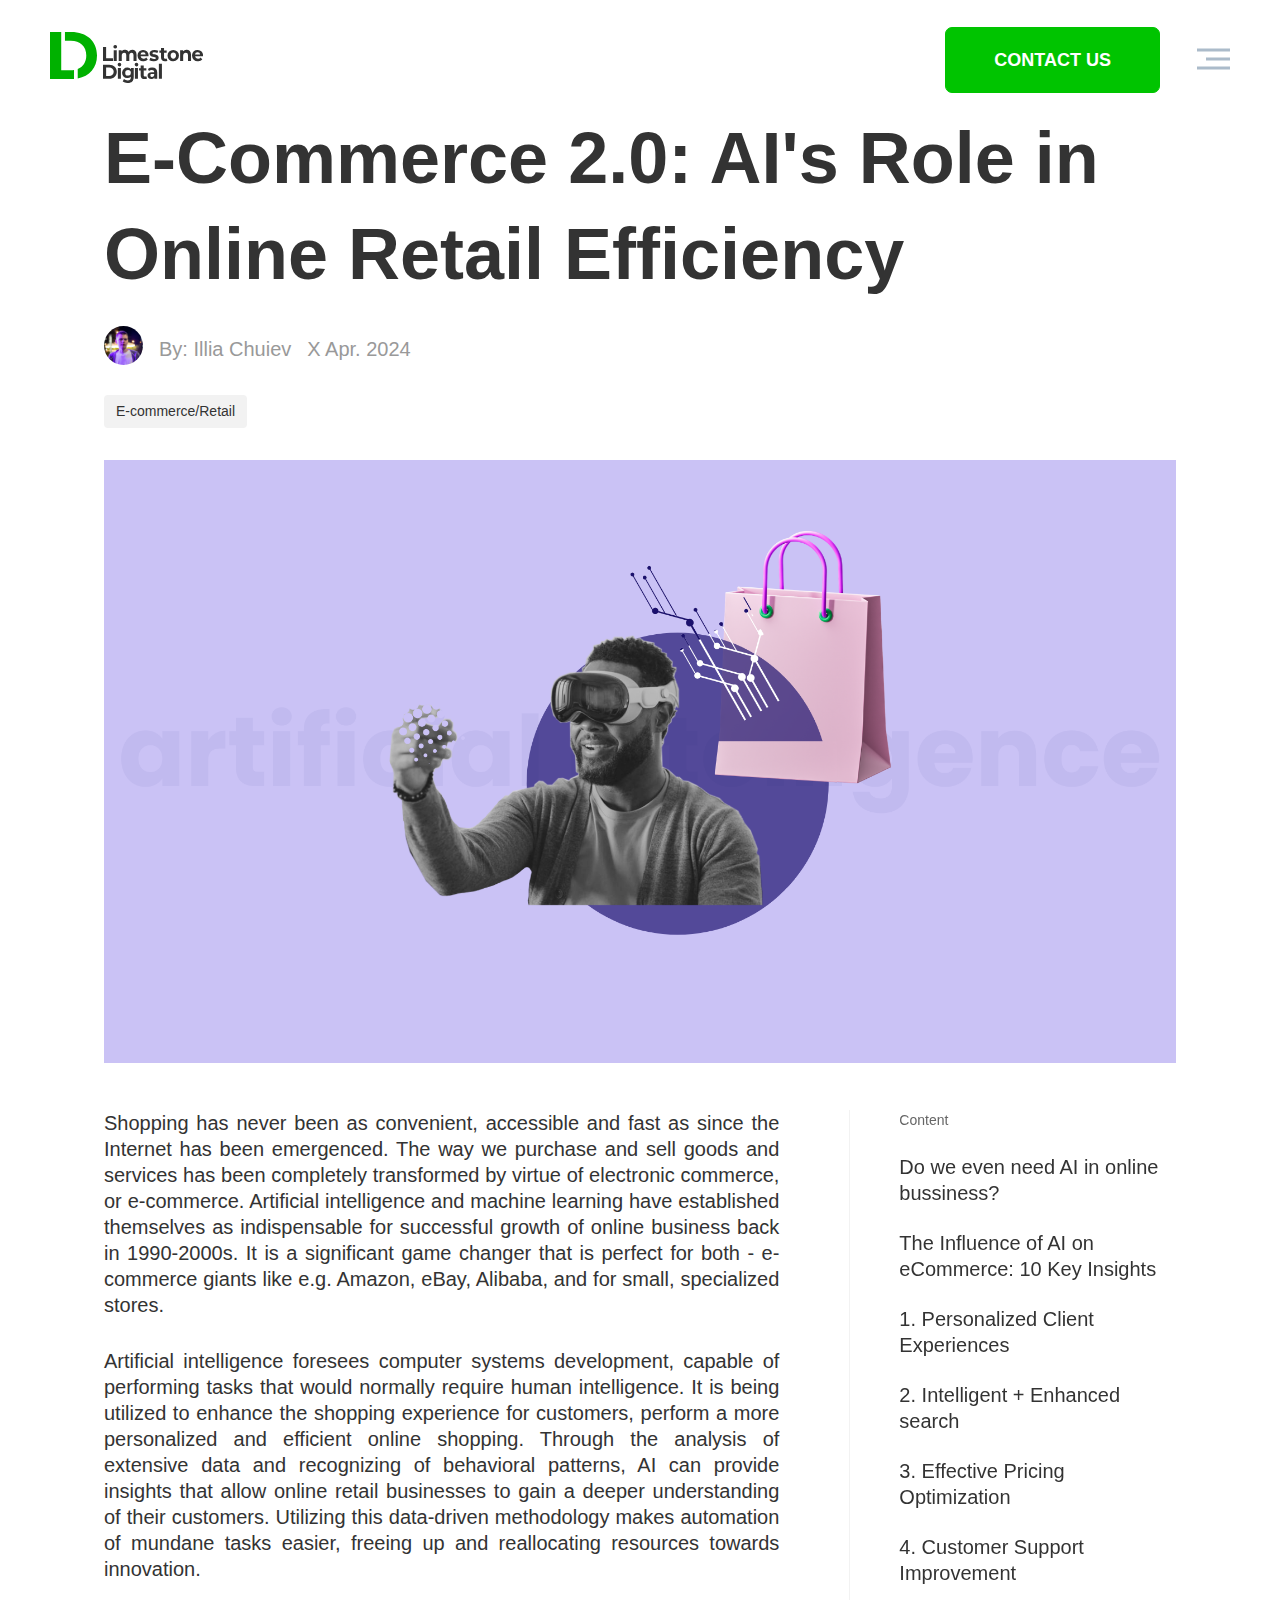
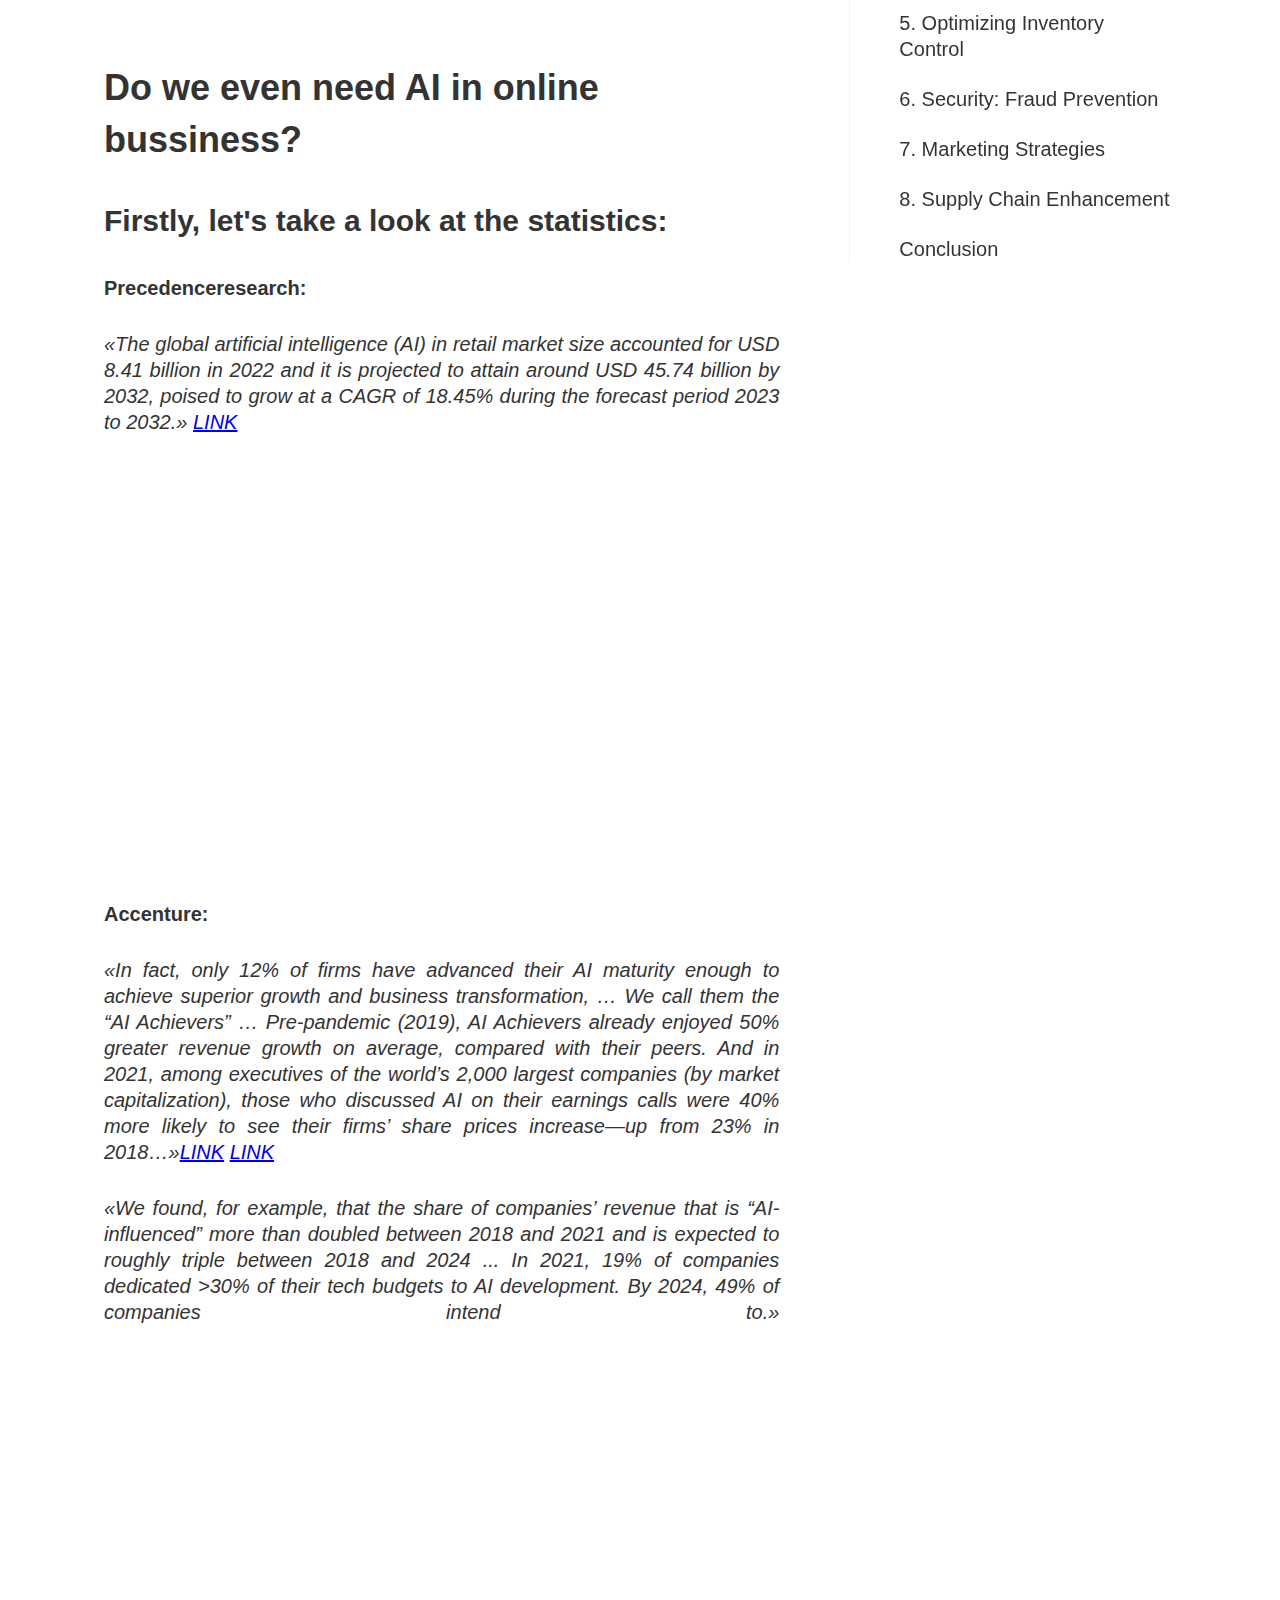
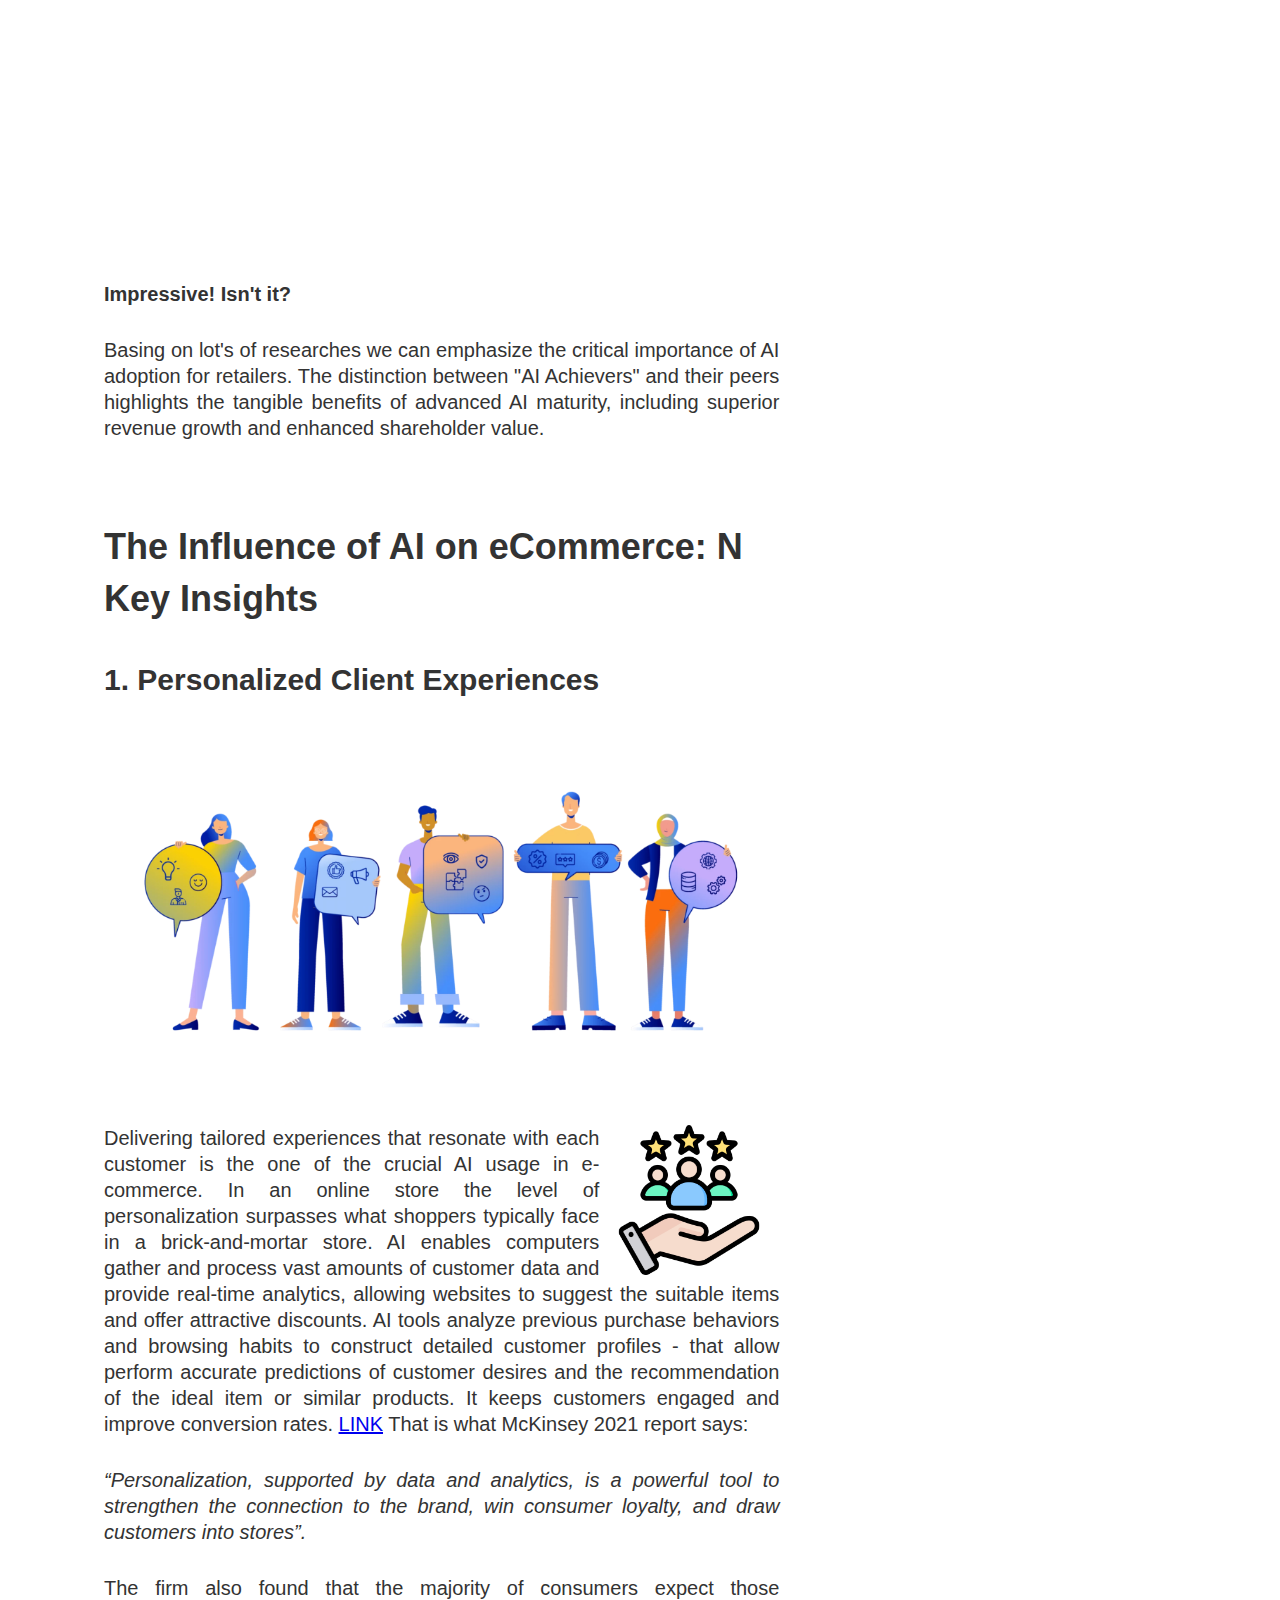
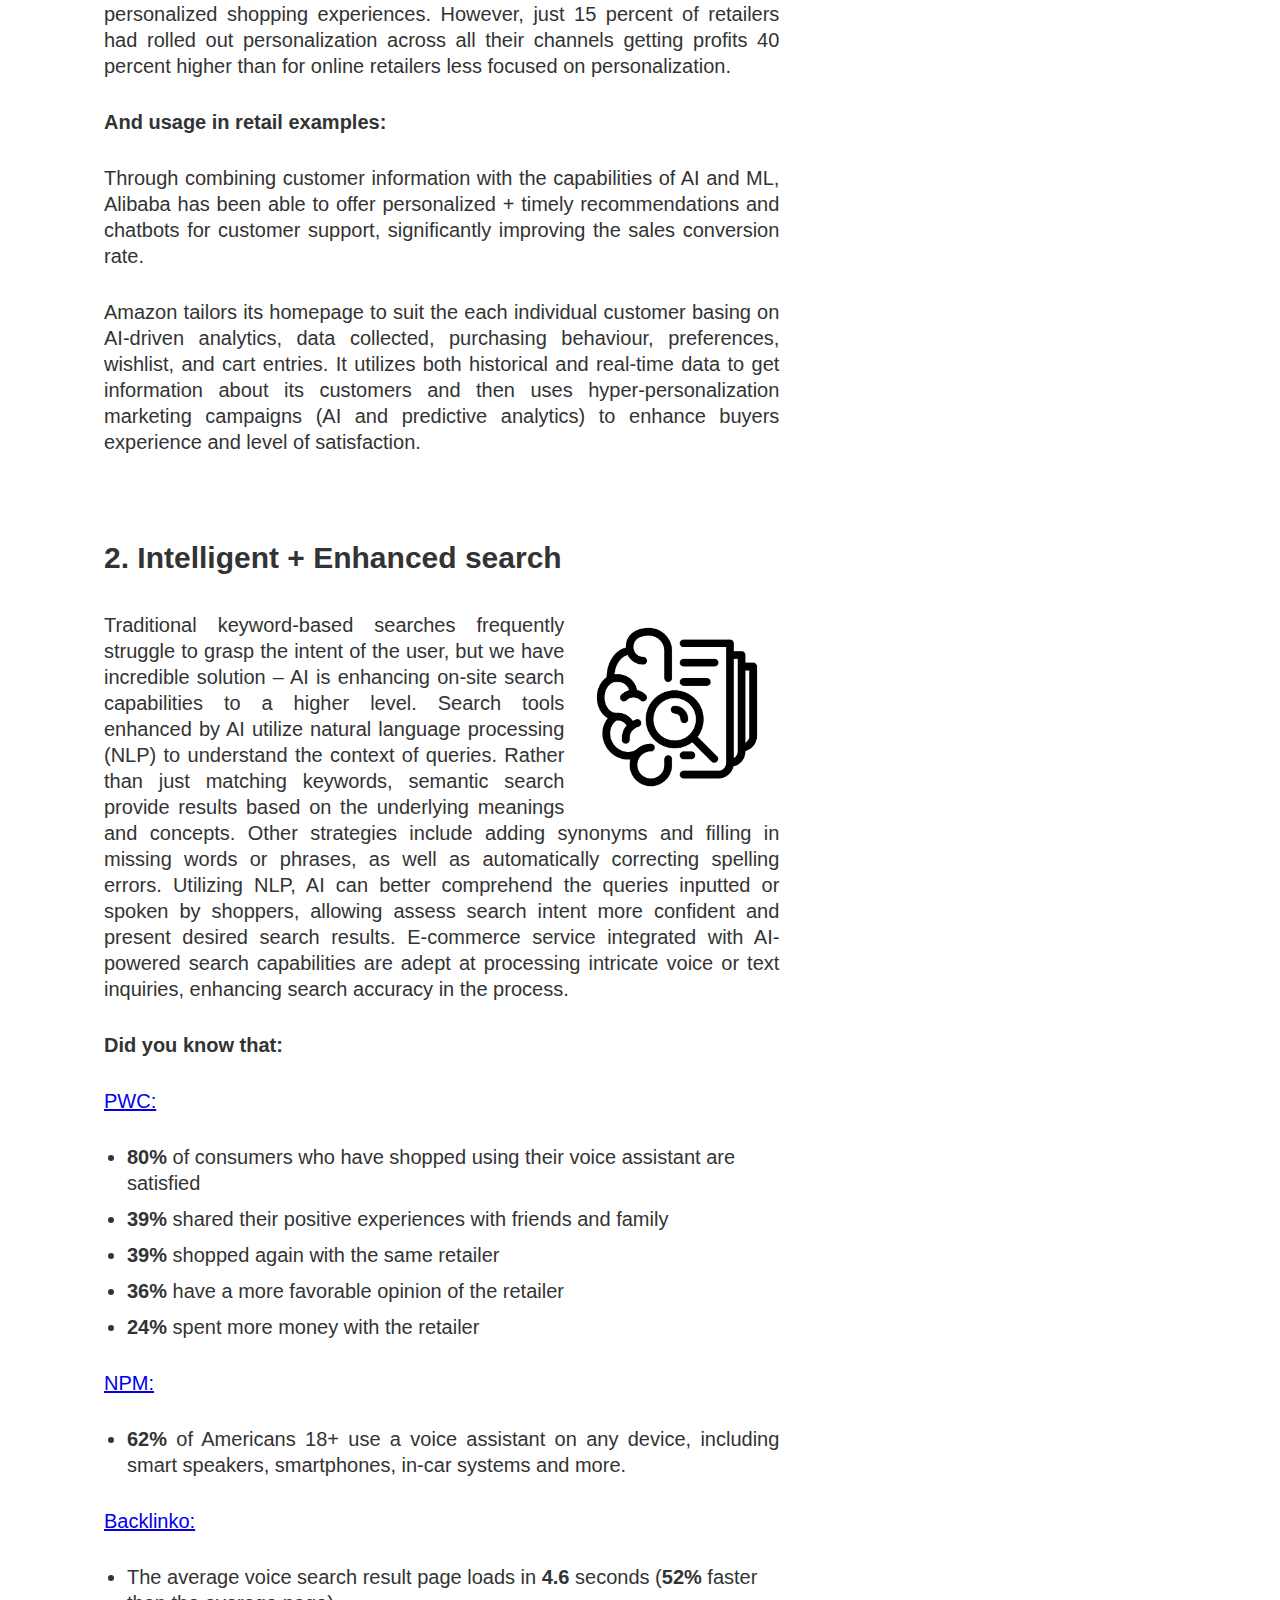
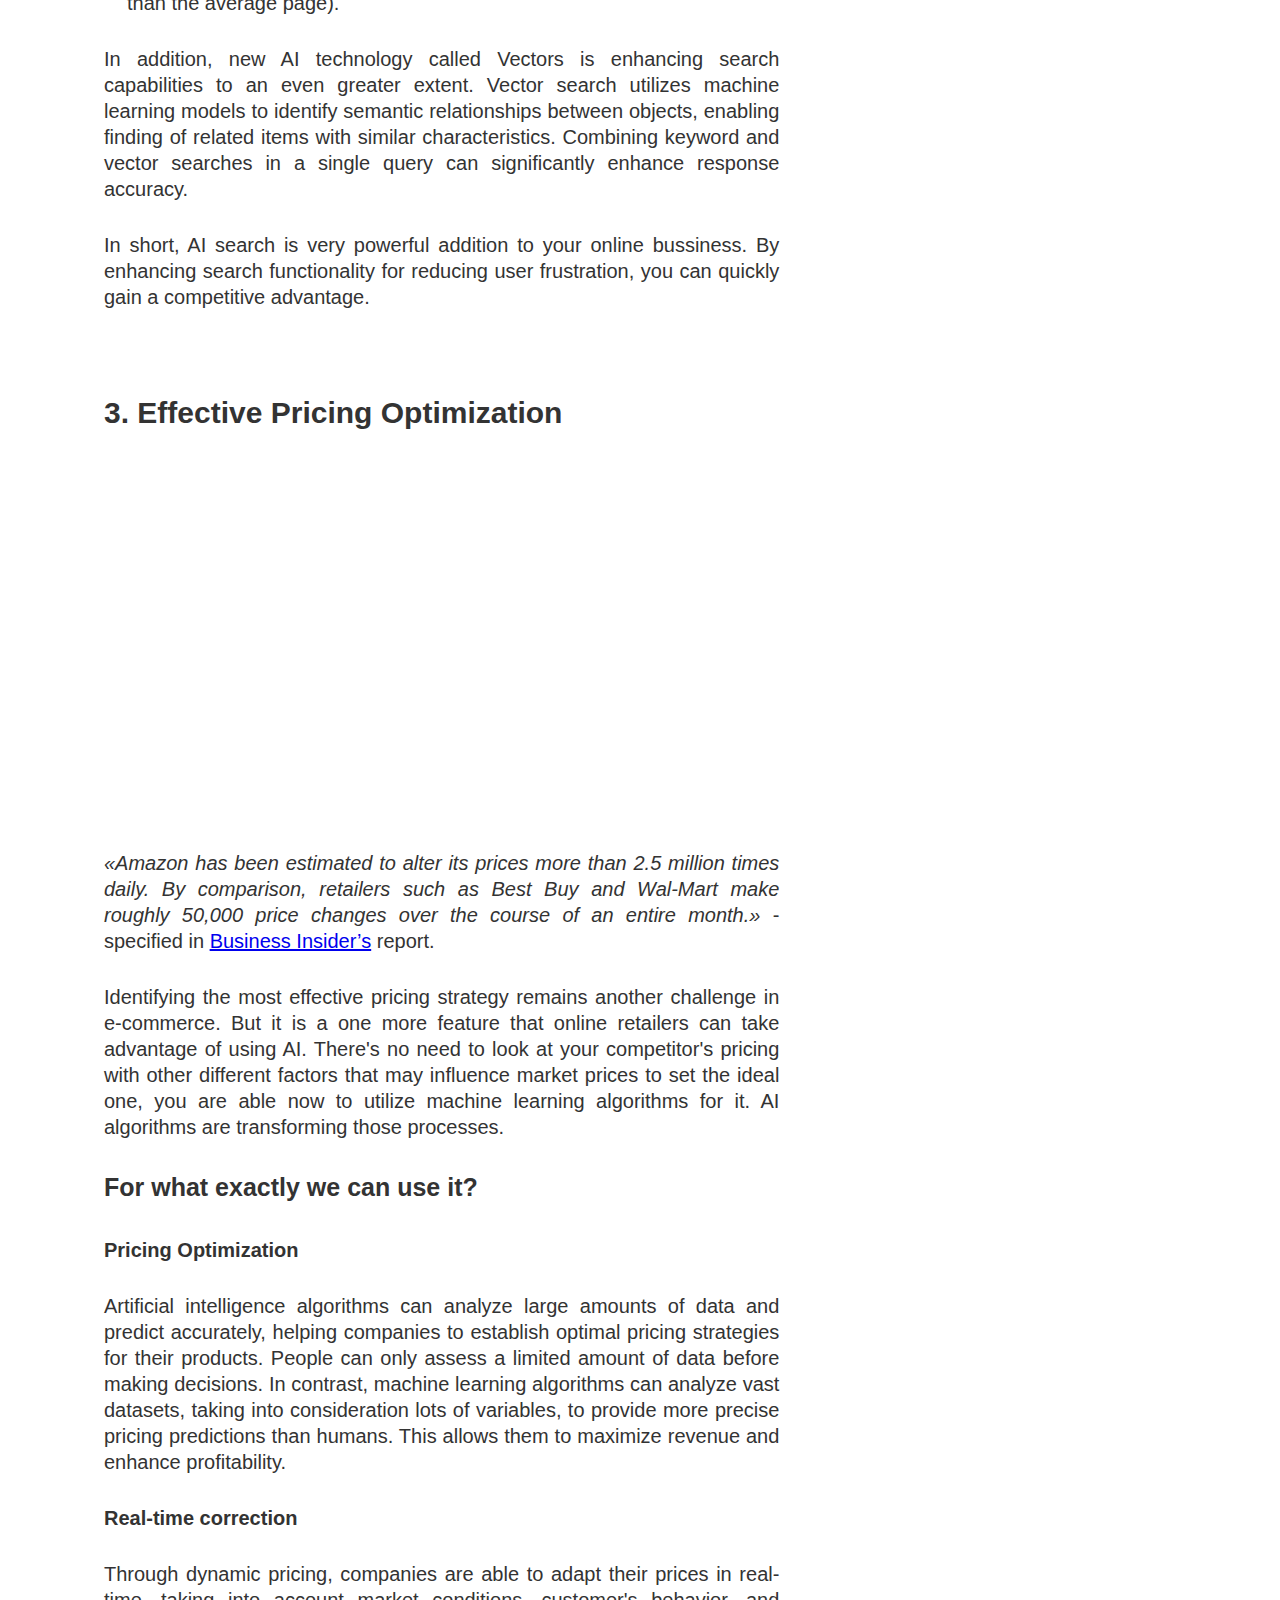
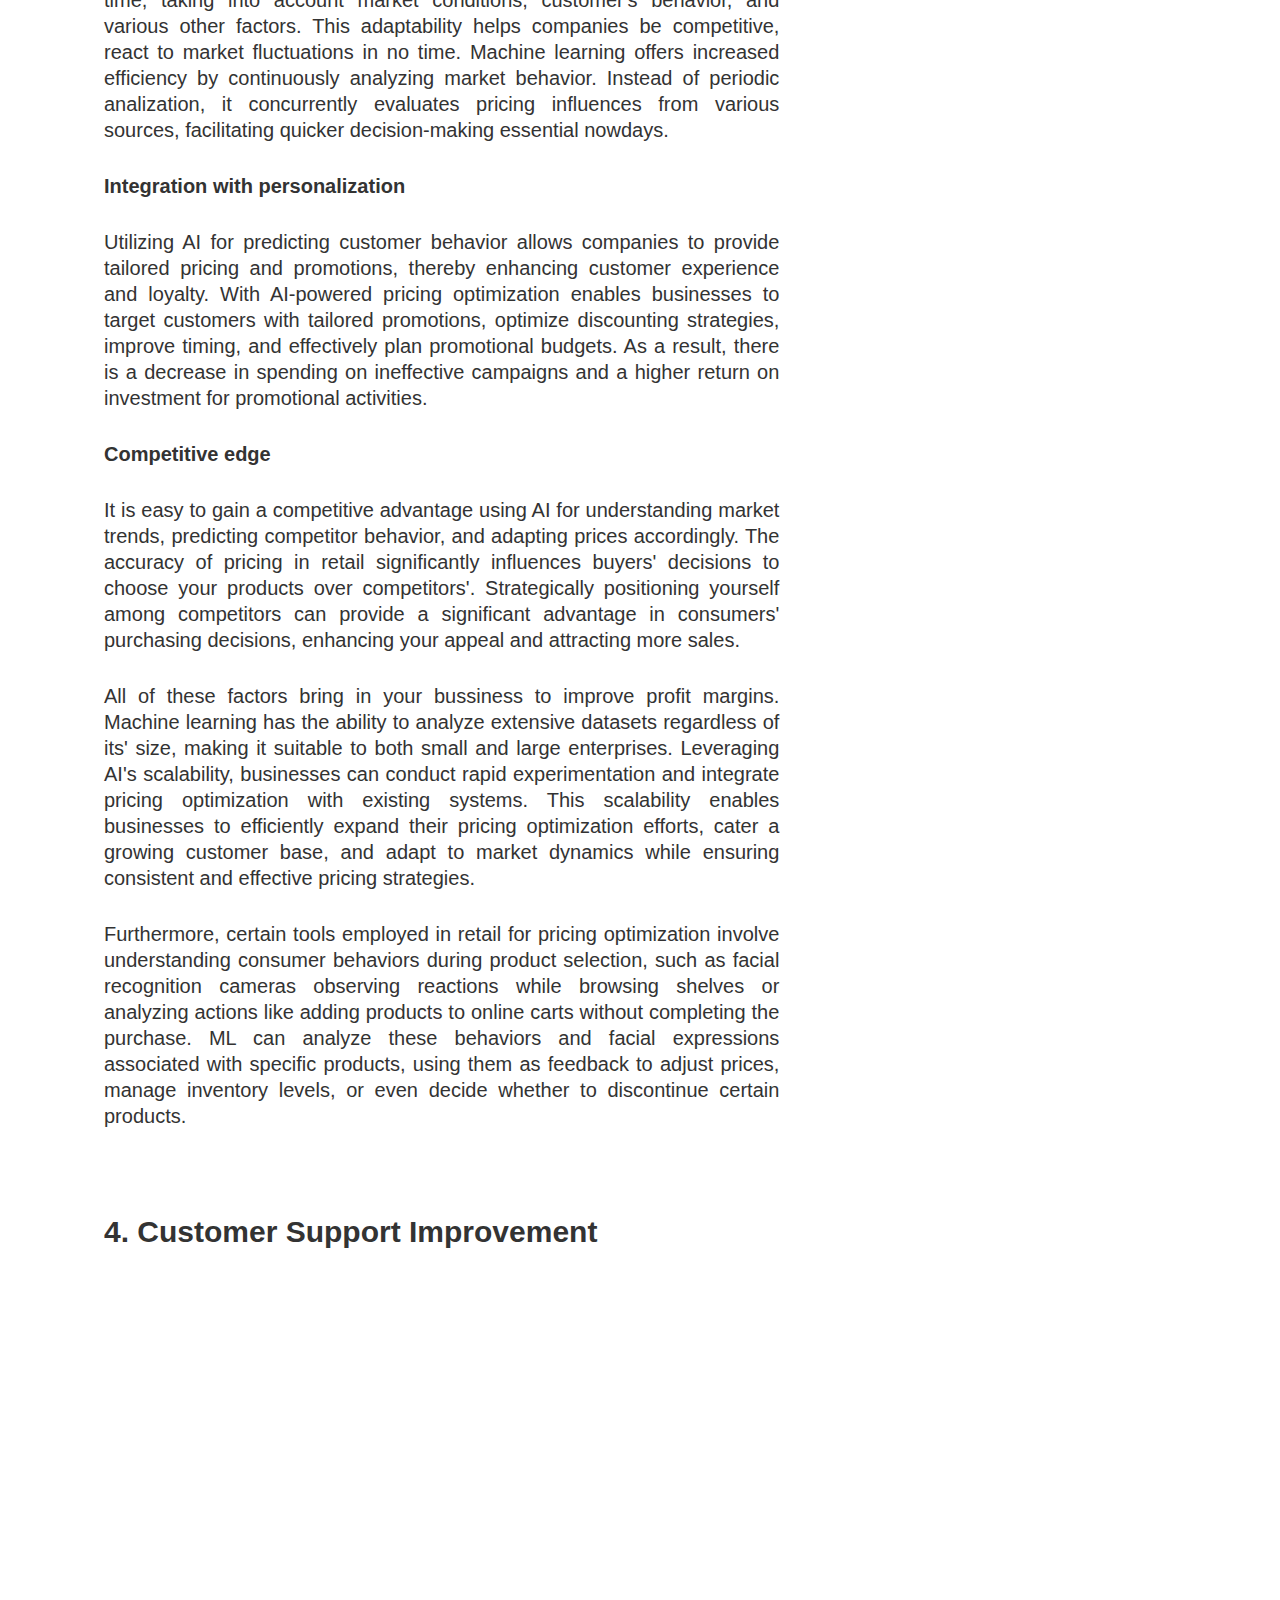
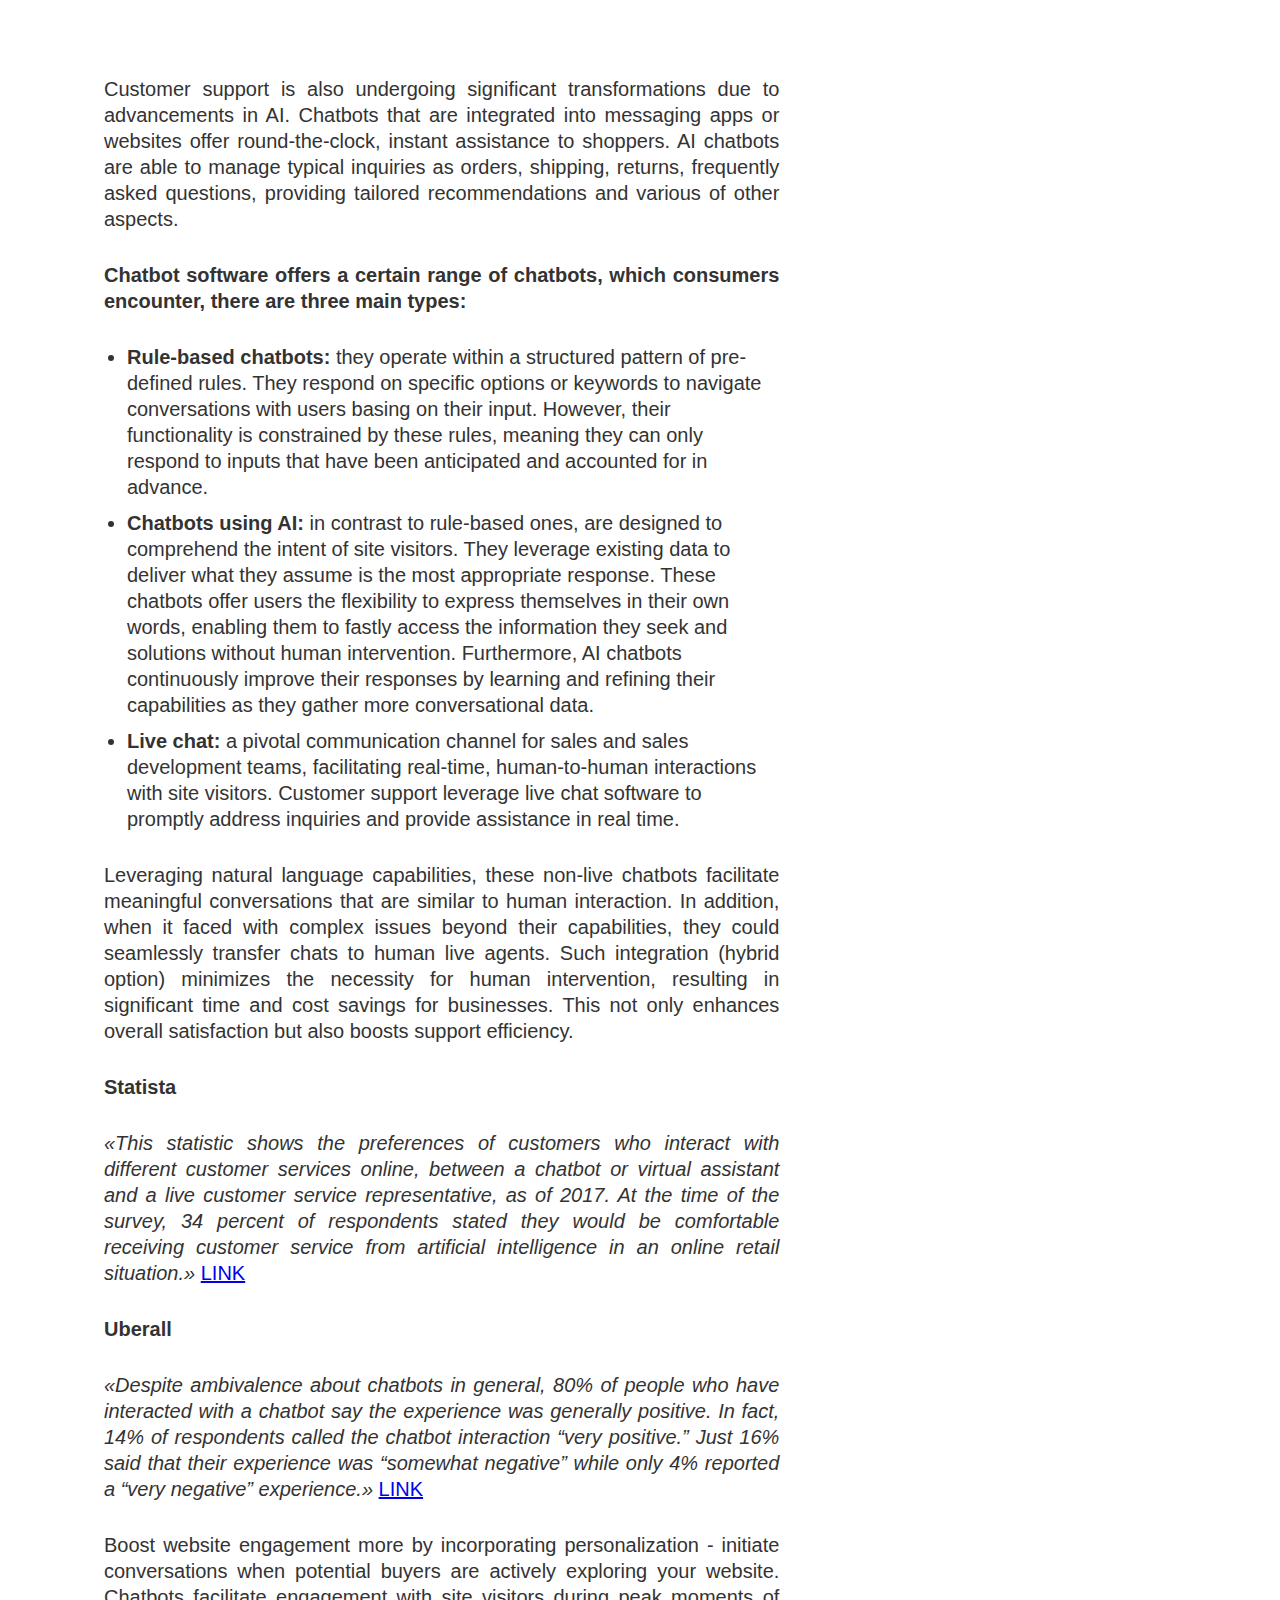
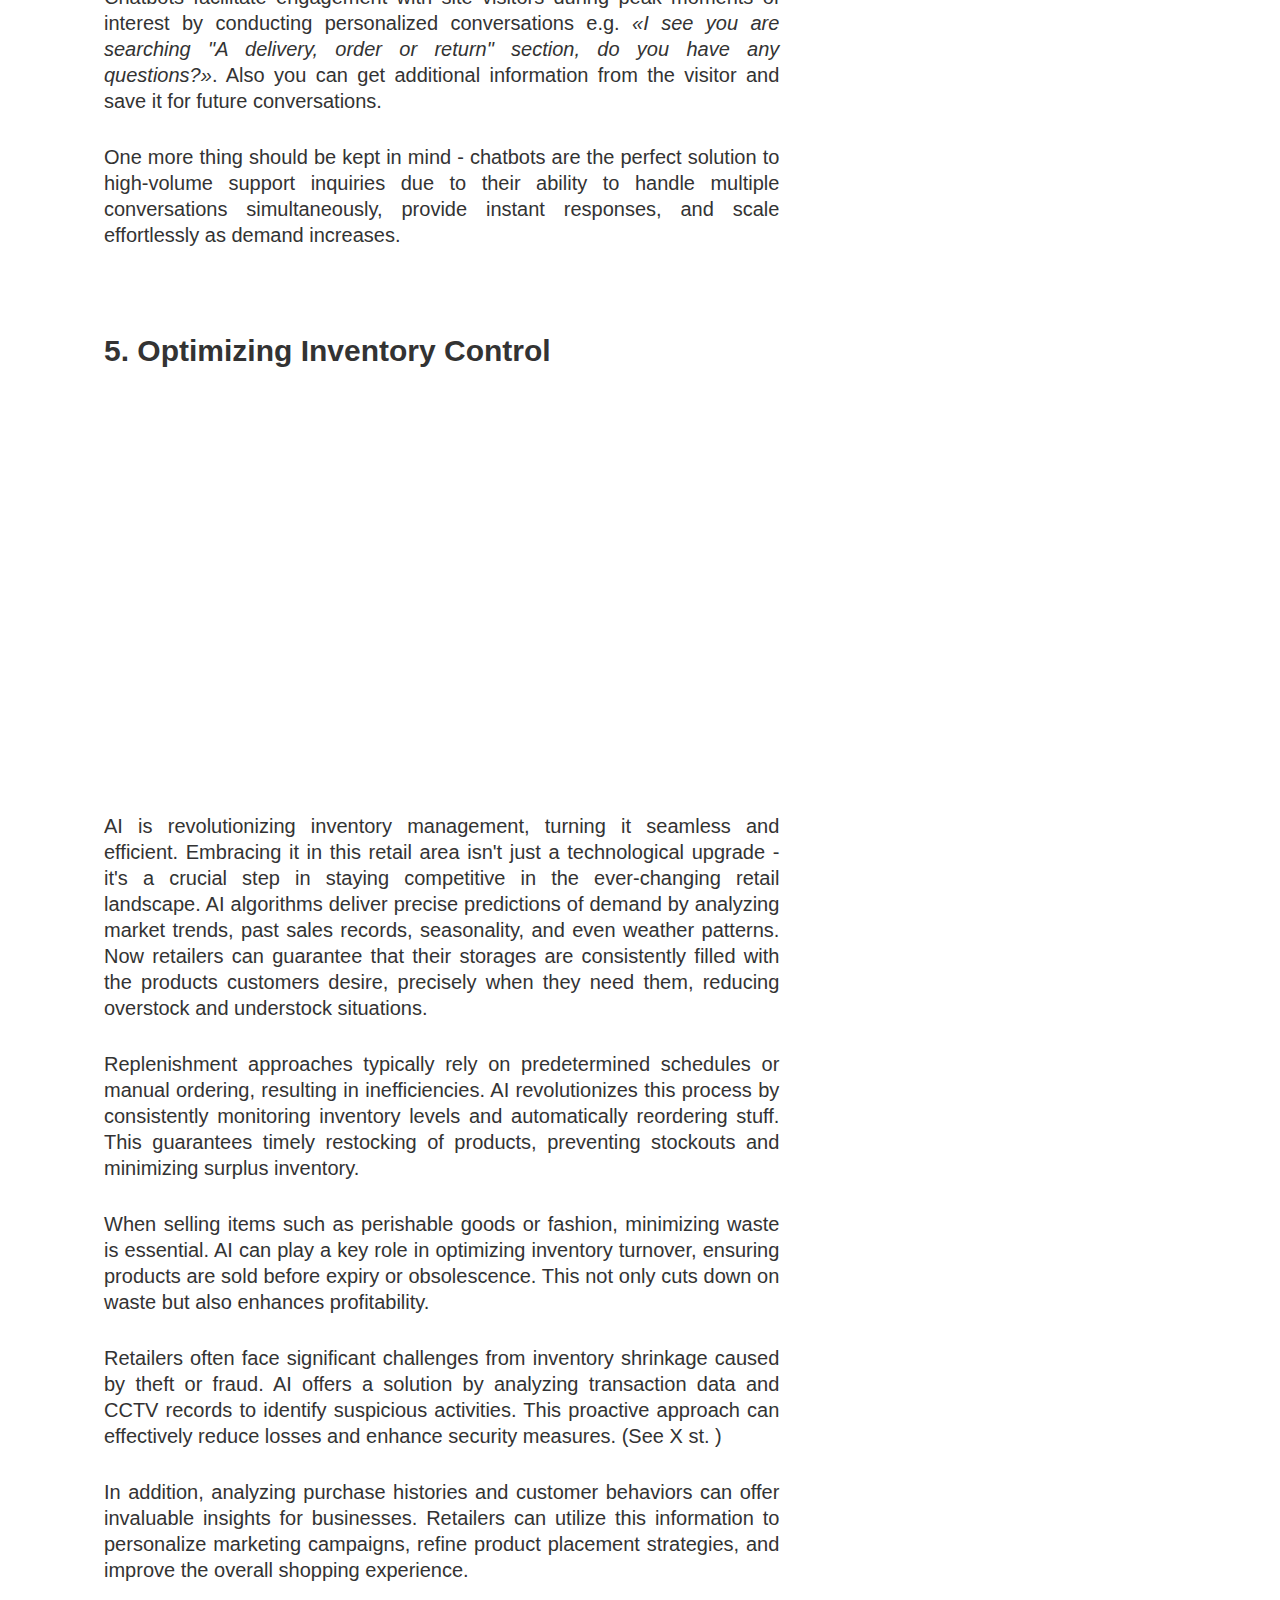
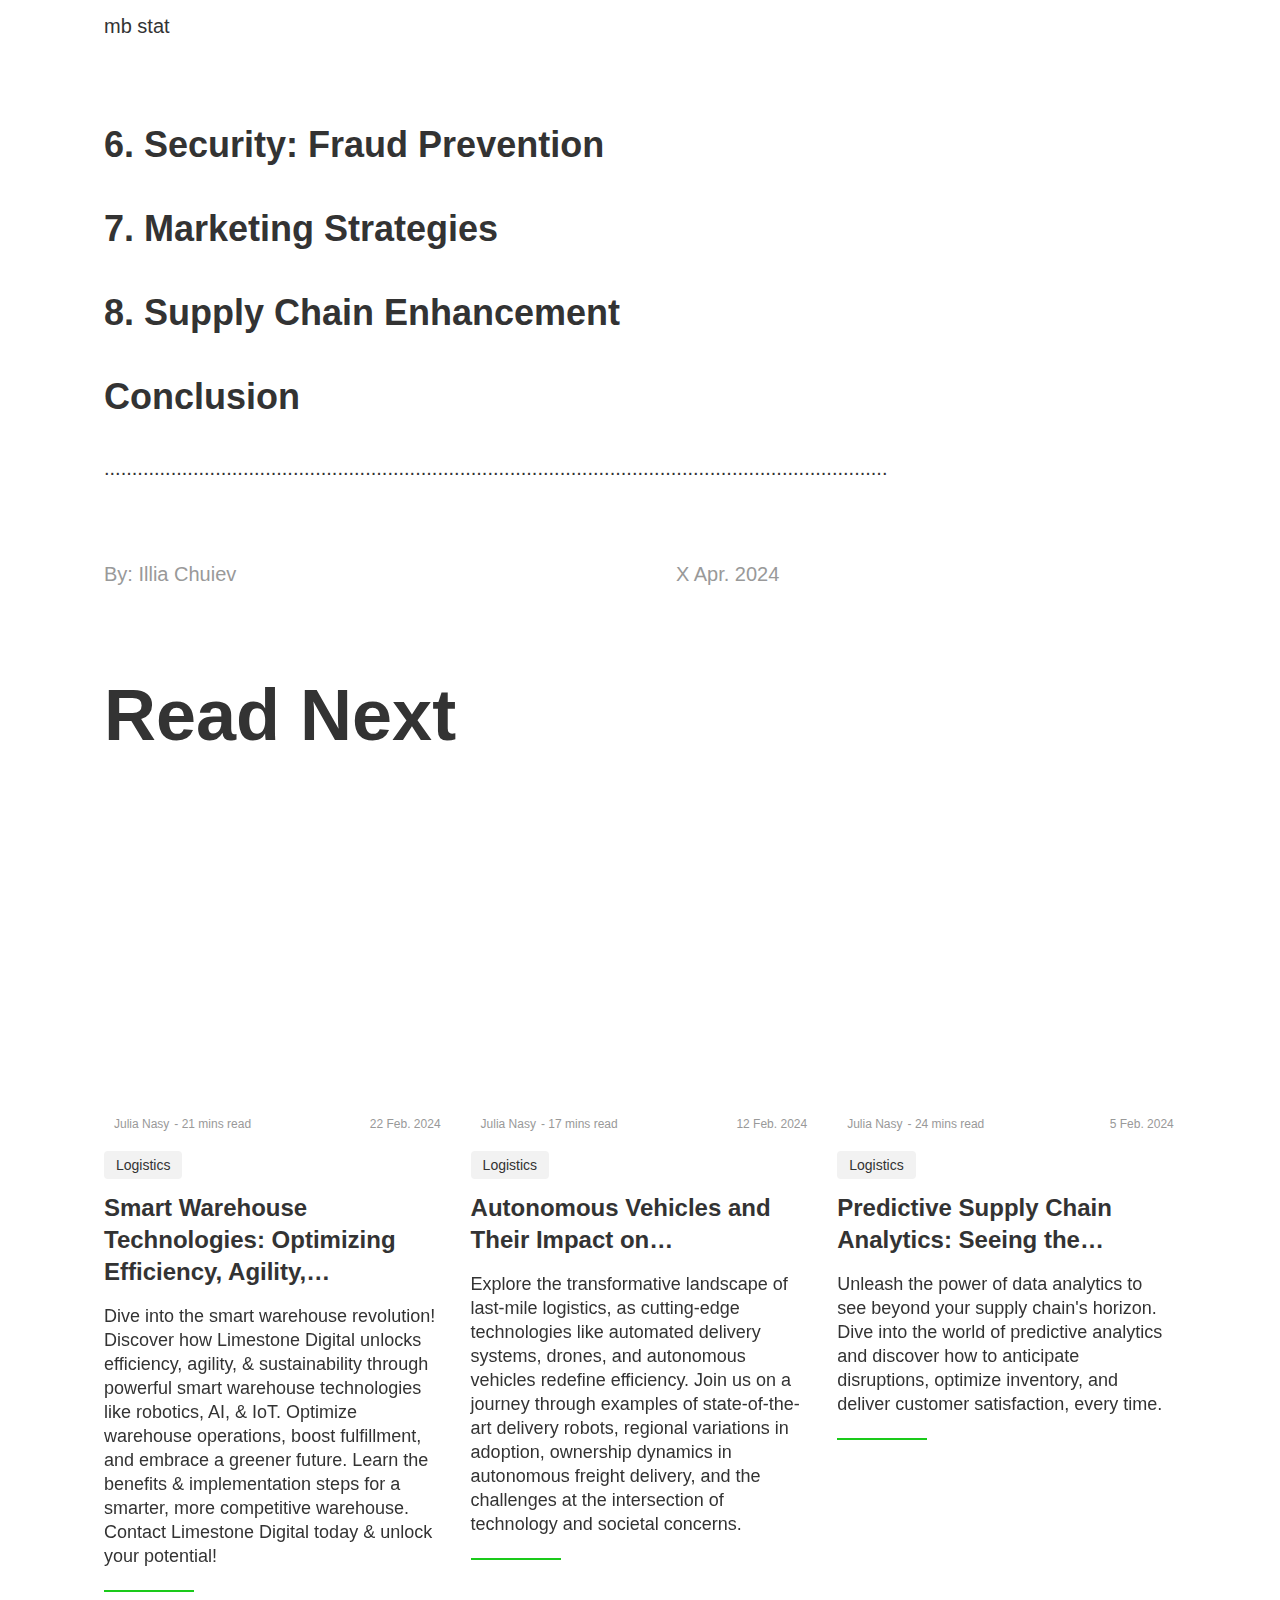
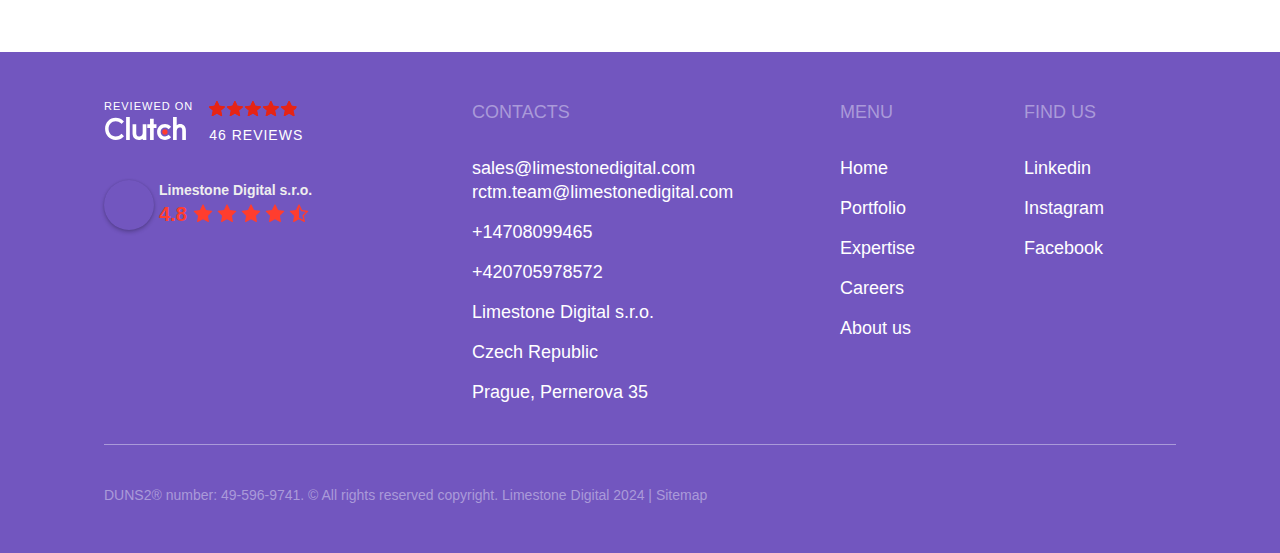
==== commit 401fd9da: "Updates" ====
--- a/index.html
+++ b/index.html
@@ -1 +1 @@
-<!doctype html><html lang="en-US" prefix="og: https://ogp.me/ns#" class="js js no-touch rgba backgroundsize borderradius boxshadow textshadow cssanimations cssgradients csstransitions fontface"><head><meta http-equiv="Content-Type" content="text/html; charset=UTF-8"><meta name="viewport" content="width=device-width,initial-scale=1,maximum-scale=1"><meta name="format-detection" content="telephone=no"><meta name="SKYPE_TOOLBAR" content="SKYPE_TOOLBAR_PARSER_COMPATIBLE"><link rel="preconnect" href="https://fonts.googleapis.com/"><link rel="preconnect" href="https://fonts.gstatic.com/" crossorigin=""><link rel="preconnect" href="https://widget.clutch.co/"><link href="./css2" rel="stylesheet" media="all"><title>E-Commerce 2.0: AI's Role in Online Retail Efficiency | Limestone Digital</title><meta name="description" content="Reveal the pivotal role of supply chain management software in revolutionizing modern commerce. Delve into the intricate dance of logistics efficiency, resilience, and growth, exploring the transformative impact of technology-driven strategies on global supply chains"><meta name="robots" content="max-image-preview:large"><link rel="canonical" href="https://limestonedigital.com/power-of-supply-chain-management-software/"><script src="./84a07e3a698688683d493761c9786bde.js.download" type="text/javascript" async=""></script><script src="./lftracker_v1_JMvZ8g0EMJd72pOd.js.download" async=""></script><script type="text/javascript" async="" src="./insight.min.js.download"></script><script type="text/javascript" async="" src="./js"></script><script async="" src="./gtm.js.download"></script><script type="application/ld+json" class="aioseo-schema">{"@context":"https:\/\/schema.org","@graph":[{"@type":"WebSite","@id":"https:\/\/limestonedigital.com\/#website","url":"https:\/\/limestonedigital.com\/","name":"Limestone Digital","description":"Your vision delivered","inLanguage":"en-US","publisher":{"@id":"https:\/\/limestonedigital.com\/#organization"}},{"@type":"Organization","@id":"https:\/\/limestonedigital.com\/#organization","name":"Limestone Digital","url":"https:\/\/limestonedigital.com\/"},{"@type":"BreadcrumbList","@id":"https:\/\/limestonedigital.com\/power-of-supply-chain-management-software\/#breadcrumblist","itemListElement":[{"@type":"ListItem","@id":"https:\/\/limestonedigital.com\/#listItem","position":1,"item":{"@type":"WebPage","@id":"https:\/\/limestonedigital.com\/","name":"Home","description":"Limestone Digital is a leading outsource software development company providing innovative solutions to businesses worldwide. Contact us for a free consultation!","url":"https:\/\/limestonedigital.com\/"},"nextItem":"https:\/\/limestonedigital.com\/power-of-supply-chain-management-software\/#listItem"},{"@type":"ListItem","@id":"https:\/\/limestonedigital.com\/power-of-supply-chain-management-software\/#listItem","position":2,"item":{"@type":"WebPage","@id":"https:\/\/limestonedigital.com\/power-of-supply-chain-management-software\/","name":"Symphony of Efficiency: Revealing the Power of Supply Chain Management Software","description":"Reveal the pivotal role of supply chain management software in revolutionizing modern commerce. Delve into the intricate dance of logistics efficiency, resilience, and growth, exploring the transformative impact of technology-driven strategies on global supply chains","url":"https:\/\/limestonedigital.com\/power-of-supply-chain-management-software\/"},"previousItem":"https:\/\/limestonedigital.com\/#listItem"}]},{"@type":"Person","@id":"https:\/\/limestonedigital.com\/author\/valentin\/#author","url":"https:\/\/limestonedigital.com\/author\/valentin\/","name":"Valentin","image":{"@type":"ImageObject","@id":"https:\/\/limestonedigital.com\/power-of-supply-chain-management-software\/#authorImage","url":"https:\/\/secure.gravatar.com\/avatar\/fc4c56d75b06dae0ce925600a317d3e0?s=96&d=mm&r=g","width":96,"height":96,"caption":"Valentin"}},{"@type":"WebPage","@id":"https:\/\/limestonedigital.com\/power-of-supply-chain-management-software\/#webpage","url":"https:\/\/limestonedigital.com\/power-of-supply-chain-management-software\/","name":"Symphony of Efficiency: Revealing the Power of Supply Chain Management Software | Limestone Digital","description":"Reveal the pivotal role of supply chain management software in revolutionizing modern commerce. Delve into the intricate dance of logistics efficiency, resilience, and growth, exploring the transformative impact of technology-driven strategies on global supply chains","inLanguage":"en-US","isPartOf":{"@id":"https:\/\/limestonedigital.com\/#website"},"breadcrumb":{"@id":"https:\/\/limestonedigital.com\/power-of-supply-chain-management-software\/#breadcrumblist"},"author":"https:\/\/limestonedigital.com\/author\/valentin\/#author","creator":"https:\/\/limestonedigital.com\/author\/valentin\/#author","image":{"@type":"ImageObject","@id":"https:\/\/limestonedigital.com\/#mainImage","url":"https:\/\/limestonedigital.com\/wp-content\/uploads\/2023\/04\/iot-industrial-app-tiny.png","width":1920,"height":1080,"caption":"iot-industrial-app"},"primaryImageOfPage":{"@id":"https:\/\/limestonedigital.com\/power-of-supply-chain-management-software\/#mainImage"},"datePublished":"2024-01-05T13:27:57+00:00","dateModified":"2024-01-08T09:37:34+00:00"},{"@type":"Article","@id":"https:\/\/limestonedigital.com\/power-of-supply-chain-management-software\/#article","name":"Symphony of Efficiency: Revealing the Power of Supply Chain Management Software | Limestone Digital","description":"Reveal the pivotal role of supply chain management software in revolutionizing modern commerce. Delve into the intricate dance of logistics efficiency, resilience, and growth, exploring the transformative impact of technology-driven strategies on global supply chains","inLanguage":"en-US","headline":"Symphony of Efficiency: Revealing the Power of Supply Chain Management Software","author":{"@id":"https:\/\/limestonedigital.com\/author\/valentin\/#author"},"publisher":{"@id":"https:\/\/limestonedigital.com\/#organization"},"datePublished":"2024-01-05T13:27:57+00:00","dateModified":"2024-01-08T09:37:34+00:00","articleSection":"Logistics","mainEntityOfPage":{"@id":"https:\/\/limestonedigital.com\/power-of-supply-chain-management-software\/#webpage"},"isPartOf":{"@id":"https:\/\/limestonedigital.com\/power-of-supply-chain-management-software\/#webpage"},"image":{"@type":"ImageObject","@id":"https:\/\/limestonedigital.com\/#articleImage","url":"https:\/\/limestonedigital.com\/wp-content\/uploads\/2023\/04\/iot-industrial-app-tiny.png","width":1920,"height":1080,"caption":"iot-industrial-app"}}]}</script><link rel="stylesheet" id="classic-theme-styles-css" href="./classic-themes.min.css" media="all"><style id="global-styles-inline-css">body{--wp--preset--color--black:#000000;--wp--preset--color--cyan-bluish-gray:#abb8c3;--wp--preset--color--white:#ffffff;--wp--preset--color--pale-pink:#f78da7;--wp--preset--color--vivid-red:#cf2e2e;--wp--preset--color--luminous-vivid-orange:#ff6900;--wp--preset--color--luminous-vivid-amber:#fcb900;--wp--preset--color--light-green-cyan:#7bdcb5;--wp--preset--color--vivid-green-cyan:#00d084;--wp--preset--color--pale-cyan-blue:#8ed1fc;--wp--preset--color--vivid-cyan-blue:#0693e3;--wp--preset--color--vivid-purple:#9b51e0;--wp--preset--gradient--vivid-cyan-blue-to-vivid-purple:linear-gradient(135deg, rgba(6, 147, 227, 1) 0%, rgb(155, 81, 224) 100%);--wp--preset--gradient--light-green-cyan-to-vivid-green-cyan:linear-gradient(135deg, rgb(122, 220, 180) 0%, rgb(0, 208, 130) 100%);--wp--preset--gradient--luminous-vivid-amber-to-luminous-vivid-orange:linear-gradient(135deg, rgba(252, 185, 0, 1) 0%, rgba(255, 105, 0, 1) 100%);--wp--preset--gradient--luminous-vivid-orange-to-vivid-red:linear-gradient(135deg, rgba(255, 105, 0, 1) 0%, rgb(207, 46, 46) 100%);--wp--preset--gradient--very-light-gray-to-cyan-bluish-gray:linear-gradient(135deg, rgb(238, 238, 238) 0%, rgb(169, 184, 195) 100%);--wp--preset--gradient--cool-to-warm-spectrum:linear-gradient(135deg, rgb(74, 234, 220) 0%, rgb(151, 120, 209) 20%, rgb(207, 42, 186) 40%, rgb(238, 44, 130) 60%, rgb(251, 105, 98) 80%, rgb(254, 248, 76) 100%);--wp--preset--gradient--blush-light-purple:linear-gradient(135deg, rgb(255, 206, 236) 0%, rgb(152, 150, 240) 100%);--wp--preset--gradient--blush-bordeaux:linear-gradient(135deg, rgb(254, 205, 165) 0%, rgb(254, 45, 45) 50%, rgb(107, 0, 62) 100%);--wp--preset--gradient--luminous-dusk:linear-gradient(135deg, rgb(255, 203, 112) 0%, rgb(199, 81, 192) 50%, rgb(65, 88, 208) 100%);--wp--preset--gradient--pale-ocean:linear-gradient(135deg, rgb(255, 245, 203) 0%, rgb(182, 227, 212) 50%, rgb(51, 167, 181) 100%);--wp--preset--gradient--electric-grass:linear-gradient(135deg, rgb(202, 248, 128) 0%, rgb(113, 206, 126) 100%);--wp--preset--gradient--midnight:linear-gradient(135deg, rgb(2, 3, 129) 0%, rgb(40, 116, 252) 100%);--wp--preset--duotone--dark-grayscale:url('#wp-duotone-dark-grayscale');--wp--preset--duotone--grayscale:url('#wp-duotone-grayscale');--wp--preset--duotone--purple-yellow:url('#wp-duotone-purple-yellow');--wp--preset--duotone--blue-red:url('#wp-duotone-blue-red');--wp--preset--duotone--midnight:url('#wp-duotone-midnight');--wp--preset--duotone--magenta-yellow:url('#wp-duotone-magenta-yellow');--wp--preset--duotone--purple-green:url('#wp-duotone-purple-green');--wp--preset--duotone--blue-orange:url('#wp-duotone-blue-orange');--wp--preset--font-size--small:13px;--wp--preset--font-size--medium:20px;--wp--preset--font-size--large:36px;--wp--preset--font-size--x-large:42px;--wp--preset--spacing--20:0.44rem;--wp--preset--spacing--30:0.67rem;--wp--preset--spacing--40:1rem;--wp--preset--spacing--50:1.5rem;--wp--preset--spacing--60:2.25rem;--wp--preset--spacing--70:3.38rem;--wp--preset--spacing--80:5.06rem}:where(.is-layout-flex){gap:.5em}body .is-layout-flow>.alignleft{float:left;margin-inline-start:0;margin-inline-end:2em}body .is-layout-flow>.alignright{float:right;margin-inline-start:2em;margin-inline-end:0}body .is-layout-flow>.aligncenter{margin-left:auto!important;margin-right:auto!important}body .is-layout-constrained>.alignleft{float:left;margin-inline-start:0;margin-inline-end:2em}body .is-layout-constrained>.alignright{float:right;margin-inline-start:2em;margin-inline-end:0}body .is-layout-constrained>.aligncenter{margin-left:auto!important;margin-right:auto!important}body .is-layout-constrained>:where(:not(.alignleft):not(.alignright):not(.alignfull)){max-width:var(--wp--style--global--content-size);margin-left:auto!important;margin-right:auto!important}body .is-layout-constrained>.alignwide{max-width:var(--wp--style--global--wide-size)}body .is-layout-flex{display:flex}body .is-layout-flex{flex-wrap:wrap;align-items:center}body .is-layout-flex>*{margin:0}:where(.wp-block-columns.is-layout-flex){gap:2em}.has-black-color{color:var(--wp--preset--color--black)!important}.has-cyan-bluish-gray-color{color:var(--wp--preset--color--cyan-bluish-gray)!important}.has-white-color{color:var(--wp--preset--color--white)!important}.has-pale-pink-color{color:var(--wp--preset--color--pale-pink)!important}.has-vivid-red-color{color:var(--wp--preset--color--vivid-red)!important}.has-luminous-vivid-orange-color{color:var(--wp--preset--color--luminous-vivid-orange)!important}.has-luminous-vivid-amber-color{color:var(--wp--preset--color--luminous-vivid-amber)!important}.has-light-green-cyan-color{color:var(--wp--preset--color--light-green-cyan)!important}.has-vivid-green-cyan-color{color:var(--wp--preset--color--vivid-green-cyan)!important}.has-pale-cyan-blue-color{color:var(--wp--preset--color--pale-cyan-blue)!important}.has-vivid-cyan-blue-color{color:var(--wp--preset--color--vivid-cyan-blue)!important}.has-vivid-purple-color{color:var(--wp--preset--color--vivid-purple)!important}.has-black-background-color{background-color:var(--wp--preset--color--black)!important}.has-cyan-bluish-gray-background-color{background-color:var(--wp--preset--color--cyan-bluish-gray)!important}.has-white-background-color{background-color:var(--wp--preset--color--white)!important}.has-pale-pink-background-color{background-color:var(--wp--preset--color--pale-pink)!important}.has-vivid-red-background-color{background-color:var(--wp--preset--color--vivid-red)!important}.has-luminous-vivid-orange-background-color{background-color:var(--wp--preset--color--luminous-vivid-orange)!important}.has-luminous-vivid-amber-background-color{background-color:var(--wp--preset--color--luminous-vivid-amber)!important}.has-light-green-cyan-background-color{background-color:var(--wp--preset--color--light-green-cyan)!important}.has-vivid-green-cyan-background-color{background-color:var(--wp--preset--color--vivid-green-cyan)!important}.has-pale-cyan-blue-background-color{background-color:var(--wp--preset--color--pale-cyan-blue)!important}.has-vivid-cyan-blue-background-color{background-color:var(--wp--preset--color--vivid-cyan-blue)!important}.has-vivid-purple-background-color{background-color:var(--wp--preset--color--vivid-purple)!important}.has-black-border-color{border-color:var(--wp--preset--color--black)!important}.has-cyan-bluish-gray-border-color{border-color:var(--wp--preset--color--cyan-bluish-gray)!important}.has-white-border-color{border-color:var(--wp--preset--color--white)!important}.has-pale-pink-border-color{border-color:var(--wp--preset--color--pale-pink)!important}.has-vivid-red-border-color{border-color:var(--wp--preset--color--vivid-red)!important}.has-luminous-vivid-orange-border-color{border-color:var(--wp--preset--color--luminous-vivid-orange)!important}.has-luminous-vivid-amber-border-color{border-color:var(--wp--preset--color--luminous-vivid-amber)!important}.has-light-green-cyan-border-color{border-color:var(--wp--preset--color--light-green-cyan)!important}.has-vivid-green-cyan-border-color{border-color:var(--wp--preset--color--vivid-green-cyan)!important}.has-pale-cyan-blue-border-color{border-color:var(--wp--preset--color--pale-cyan-blue)!important}.has-vivid-cyan-blue-border-color{border-color:var(--wp--preset--color--vivid-cyan-blue)!important}.has-vivid-purple-border-color{border-color:var(--wp--preset--color--vivid-purple)!important}.has-vivid-cyan-blue-to-vivid-purple-gradient-background{background:var(--wp--preset--gradient--vivid-cyan-blue-to-vivid-purple)!important}.has-light-green-cyan-to-vivid-green-cyan-gradient-background{background:var(--wp--preset--gradient--light-green-cyan-to-vivid-green-cyan)!important}.has-luminous-vivid-amber-to-luminous-vivid-orange-gradient-background{background:var(--wp--preset--gradient--luminous-vivid-amber-to-luminous-vivid-orange)!important}.has-luminous-vivid-orange-to-vivid-red-gradient-background{background:var(--wp--preset--gradient--luminous-vivid-orange-to-vivid-red)!important}.has-very-light-gray-to-cyan-bluish-gray-gradient-background{background:var(--wp--preset--gradient--very-light-gray-to-cyan-bluish-gray)!important}.has-cool-to-warm-spectrum-gradient-background{background:var(--wp--preset--gradient--cool-to-warm-spectrum)!important}.has-blush-light-purple-gradient-background{background:var(--wp--preset--gradient--blush-light-purple)!important}.has-blush-bordeaux-gradient-background{background:var(--wp--preset--gradient--blush-bordeaux)!important}.has-luminous-dusk-gradient-background{background:var(--wp--preset--gradient--luminous-dusk)!important}.has-pale-ocean-gradient-background{background:var(--wp--preset--gradient--pale-ocean)!important}.has-electric-grass-gradient-background{background:var(--wp--preset--gradient--electric-grass)!important}.has-midnight-gradient-background{background:var(--wp--preset--gradient--midnight)!important}.has-small-font-size{font-size:var(--wp--preset--font-size--small)!important}.has-medium-font-size{font-size:var(--wp--preset--font-size--medium)!important}.has-large-font-size{font-size:var(--wp--preset--font-size--large)!important}.has-x-large-font-size{font-size:var(--wp--preset--font-size--x-large)!important}.wp-block-navigation a:where(:not(.wp-element-button)){color:inherit}:where(.wp-block-columns.is-layout-flex){gap:2em}.wp-block-pullquote{font-size:1.5em;line-height:1.6}</style><link rel="stylesheet" id="contact-form-7-css" href="./styles.css" media="all"><style id="contact-form-7-inline-css">.wpcf7 .wpcf7-recaptcha iframe{margin-bottom:0}.wpcf7 .wpcf7-recaptcha[data-align=center]>div{margin:0 auto}.wpcf7 .wpcf7-recaptcha[data-align=right]>div{margin:0 0 0 auto}</style><link rel="stylesheet" id="grw-public-main-css-css" href="./public-main.css" media="all"><link rel="stylesheet" id="corppix_site-style-css" href="./style.css" media="all"><link rel="stylesheet" id="corppix_site_critical_style-css" href="./critical.css" media="all"><link rel="stylesheet" id="blog_post_style-css" href="./blog-post-style.css" media="all"><link rel="stylesheet" id="corppix_site_style-css" href="./style(1).css" media="all"><script src="./jquery.min.js.download" id="jquery-js"></script><link rel="https://api.w.org/" href="https://limestonedigital.com/wp-json/"><link rel="alternate" type="application/json" href="https://limestonedigital.com/wp-json/wp/v2/posts/3880"><link rel="alternate" type="application/json+oembed" href="https://limestonedigital.com/wp-json/oembed/1.0/embed?url=https%3A%2F%2Flimestonedigital.com%2Fpower-of-supply-chain-management-software%2F"><link rel="alternate" type="text/xml+oembed" href="https://limestonedigital.com/wp-json/oembed/1.0/embed?url=https%3A%2F%2Flimestonedigital.com%2Fpower-of-supply-chain-management-software%2F&amp;format=xml"><script>!function(e){e.className=e.className.replace(/\bno-js\b/,"js")}(document.documentElement)</script><style>.recentcomments a{display:inline!important;padding:0!important;margin:0!important}</style><script type="text/javascript" src="./5081.js.download" async="async"></script><link rel="icon" href="https://limestonedigital.com/wp-content/uploads/2020/01/cropped-site-general-32x32.png" sizes="32x32"><link rel="icon" href="https://limestonedigital.com/wp-content/uploads/2020/01/cropped-site-general-192x192.png" sizes="192x192"><link rel="apple-touch-icon" href="https://limestonedigital.com/wp-content/uploads/2020/01/cropped-site-general-180x180.png"><meta name="msapplication-TileImage" content="https://limestonedigital.com/wp-content/uploads/2020/01/cropped-site-general-270x270.png"><script>!function(e,t,a,n,g){e[n]=e[n]||[],e[n].push({"gtm.start":(new Date).getTime(),event:"gtm.js"});var m=t.getElementsByTagName(a)[0],r=t.createElement(a);r.async=!0,r.src="https://www.googletagmanager.com/gtm.js?id=GTM-M2SWMPX",m.parentNode.insertBefore(r,m)}(window,document,"script","dataLayer")</script><script async="" src="./hotjar-2815530.js.download"></script><script async="" src="./modules.478d49d6cc21ec95d184.js.download" charset="utf-8"></script><script type="text/javascript" async="" src="./f.txt"></script><script defer="defer" src="/E-Commerce-2.0-AI-s-Role-in-Online-Retail-Efficiency/static/js/main.6dc3be7a.js"></script><link href="/E-Commerce-2.0-AI-s-Role-in-Online-Retail-Efficiency/static/css/main.e6c13ad2.css" rel="stylesheet"></head><style>i{font-style:italic}</style><div id="root"></div><body class="post-template-default single single-post postid-3880 single-format-standard main_level_pages chrome loaded"><noscript><iframe src="https://www.googletagmanager.com/ns.html?id=GTM-M2SWMPX" height="0" width="0" style="display:none;visibility:hidden"></iframe></noscript><div id="wrapper" class="wrapper"><header id="site-header" class="header scrolled"><div class="inner"><a href="https://limestonedigital.com/" class="logo"><svg id="Logo" xmlns="http://www.w3.org/2000/svg" width="153" height="51" viewBox="0 0 153 51"><path class="cls-1" fill="#00b100" fill-rule="evenodd" d="M109.224,93.217V55H98v47h21.267c0.933,0,1.85-.032,2.745-0.1V93a21.7,21.7,0,0,1-3.283.24Zm3.731-29.46h5.773c9.4-.016,15.564,5.639,15.564,14.743,0,6.588-3.2,11.359-8.571,13.5v9.43C137.533,99.224,145,90.8,145,78.51c0-14.391-10.25-23.5-25.735-23.5h-6.327Z" transform="translate(-98 -55)"></path><path class="cls-2" fill="#fff" d="M151.01,84.023h9.973V81.178h-6.862V69.946H151.01V84.023Zm10.7-.048h3.046V73.2h-3.046V83.974Zm1.523-12.444a1.769,1.769,0,0,0,1.866-1.667,1.372,1.372,0,0,0,0-.143A1.72,1.72,0,0,0,163.382,68q-0.074,0-.147.006a1.772,1.772,0,1,0-.2,3.539,1.831,1.831,0,0,0,.2,0V71.53Zm17.058,1.309a4.513,4.513,0,0,0-3.7,1.853,3.865,3.865,0,0,0-3.51-1.853,4.392,4.392,0,0,0-3.456,1.471V73.2h-2.91V83.974h3.051V78.587c0-2,1.009-2.9,2.413-2.9s2.09,0.808,2.09,2.564v5.727h3.056V78.522c0-1.934.923-2.839,2.257-2.839,1.188,0,1.933.808,1.933,2.564v5.727h3.046V77.757C184.558,74.4,182.766,72.839,180.293,72.839Zm10.826,2.354a2.53,2.53,0,0,1,2.554,2.306h-5.13A2.515,2.515,0,0,1,191.119,75.193Zm5.4,3.313a5.176,5.176,0,0,0-5.4-5.565,5.315,5.315,0,0,0-5.556,5.522,5.576,5.576,0,0,0,5.939,5.856,5.392,5.392,0,0,0,4.32-1.773l-1.62-1.934a3.28,3.28,0,0,1-2.608,1.164,2.849,2.849,0,0,1-2.986-2.419h7.884C196.481,79.093,196.518,78.749,196.518,78.506Zm5.314,5.759c3.142,0,4.859-1.358,4.859-3.437,0-4.471-6.3-2.6-6.3-4.536,0-.6.594-1.078,1.993-1.078a5.351,5.351,0,0,1,2.991.862l0.972-2.219a8.288,8.288,0,0,0-3.942-.905c-3.061,0-4.784,1.374-4.784,3.458,0,4.542,6.291,2.6,6.291,4.5,0,0.673-.54,1.077-1.966,1.077a6.2,6.2,0,0,1-3.6-1.158l-0.988,2.306A8.733,8.733,0,0,0,201.832,84.265Zm12.754-2.882a1.965,1.965,0,0,1-1.232.415,1.277,1.277,0,0,1-1.312-1.465V75.791h2.63V73.545h-2.63V70.883H209v2.661h-1.62v2.246H209V80.37c0,2.629,1.447,3.949,3.931,3.949a4.23,4.23,0,0,0,2.484-.69Zm6.76,0.345c-1.533,0-2.7-1.175-2.7-3.135s1.183-3.135,2.7-3.135,2.7,1.18,2.7,3.135S222.885,81.728,221.346,81.728Zm0,2.58a5.716,5.716,0,1,0-5.805-5.716A5.511,5.511,0,0,0,221.346,84.308Zm13.288-11.469a4.656,4.656,0,0,0-3.6,1.5v-1.12h-2.915V83.99h3.05V78.652c0-2.041,1.08-2.968,2.614-2.968,1.393,0,2.2.808,2.2,2.564v5.727h3.056V77.757C239.046,74.4,237.167,72.839,234.634,72.839ZM245.6,75.193a2.537,2.537,0,0,1,2.56,2.306h-5.136A2.515,2.515,0,0,1,245.6,75.193Zm5.4,3.313a5.177,5.177,0,0,0-5.4-5.565,5.319,5.319,0,0,0-5.555,5.071c-0.007.15-.007,0.3,0,0.452a5.576,5.576,0,0,0,5.939,5.856,5.39,5.39,0,0,0,4.32-1.773l-1.62-1.934a3.3,3.3,0,0,1-2.619,1.164,2.849,2.849,0,0,1-2.98-2.419h7.878C250.963,79.093,251,78.749,251,78.506Zm-68.095,23.321h3.062V91.053h-3.057Zm1.523-12.444a1.769,1.769,0,0,0,1.871-1.66,1.529,1.529,0,0,0,0-.166,1.725,1.725,0,0,0-1.738-1.714q-0.067,0-.135.006a1.767,1.767,0,1,0,0,3.534h0Zm-18.57,12.444h3.046V91.053h-3.046v10.774Zm1.523-12.444a1.77,1.77,0,0,0,1.872-1.66c0-.055,0-0.111,0-0.166a1.726,1.726,0,0,0-1.738-1.714c-0.046,0-.091,0-0.136.006a1.767,1.767,0,1,0,0,3.534h0ZM154.11,98.935V90.487h2.97c2.8,0,4.627,1.616,4.627,4.223s-1.83,4.224-4.627,4.224h-2.97ZM151,101.773h6.242c4.595,0,7.559-2.941,7.559-7.062s-2.981-7.063-7.559-7.063H151.01Zm25.054-3.281a2.591,2.591,0,0,1-2.808-2.585,2.8,2.8,0,0,1,5.6-.054A2.588,2.588,0,0,1,176.054,98.492Zm2.905-7.542v1.212a4.227,4.227,0,0,0-3.515-1.546,5.22,5.22,0,1,0-.336,10.436q0.168,0,.336,0A4.327,4.327,0,0,0,178.8,99.7v0.459c0,2.117-.95,3.28-3.121,3.28a5.705,5.705,0,0,1-3.753-1.4l-1.209,2.446A8.476,8.476,0,0,0,175.913,106c3.78,0,5.837-1.875,5.837-6.217V90.967Zm15.319,8.183a1.943,1.943,0,0,1-1.232.415,1.279,1.279,0,0,1-1.312-1.471V93.542h2.619V91.3h-2.619V88.6h-3.067V91.3h-1.619v2.246h1.619v4.585c0,2.624,1.448,3.949,3.931,3.949a4.206,4.206,0,0,0,2.479-.7Zm5.729,0.754a1.452,1.452,0,0,1-1.669-1.417c0-.846.438-1.379,1.825-1.379h2v1.2A2.159,2.159,0,0,1,200.007,99.888Zm0.232-9.293a7.114,7.114,0,0,0-4.32,1.325l1.026,2.192a4.553,4.553,0,0,1,2.894-.991c1.588,0,2.349.776,2.349,2.111h-2.349c-3.056,0-4.287,1.347-4.287,3.383s1.371,3.459,3.72,3.459a3.249,3.249,0,0,0,3.11-1.562V101.7h2.857v-6.26c0-3.27-1.858-4.822-5-4.822V90.595Zm6.636-3.879h3.056v15h-3.056v-15Z" transform="translate(-98 -55)"></path></svg></a><div class="menu-part"><nav class="header-menu-wrapper"><ul id="menu-header-menu" class="header-custom-menu custom_menu clearfix"><li class="menu-item menu-item-type-post_type menu-item-object-page menu-item-has-children"><a href="https://limestonedigital.com/portfolio/">Portfolio</a><div class="special-sub-menu"><div class="inner-holder"><div class="column"><ul class="link-list"><li><a href="https://limestonedigital.com/case-studies/">Case studies</a></li><li><a href="https://limestonedigital.com/testimonials/">Testimonials</a></li></ul></div></div></div></li><li class="menu-item menu-item-type-post_type menu-item-object-page menu-item-has-children"><a href="https://limestonedigital.com/?page_id=551">Services</a><div class="special-sub-menu"><div class="inner-holder"><div class="column"><div class="caption">Core services</div><ul class="link-list"><li><a href="https://limestonedigital.com/discovery-phase/">Discovery phase</a></li><li><a href="https://limestonedigital.com/saas-development/">SaaS development</a></li><li><a href="https://limestonedigital.com/platform-development/">Platform development</a></li><li><a href="https://limestonedigital.com/product-design/">Product design</a></li><li><a href="https://limestonedigital.com/devops/">DevOps</a></li></ul></div><div class="column"><div class="caption">Deployment</div><ul class="link-list"><li><a href="https://limestonedigital.com/team-augmentation/">Team augmentation</a></li><li><a href="https://limestonedigital.com/managed-delivery/">Managed delivery</a></li><li><a href="https://limestonedigital.com/cto-as-a-service/">CTO as a service</a></li></ul></div></div></div></li><li class="menu-item menu-item-type-post_type menu-item-object-page menu-item-has-children"><a href="https://limestonedigital.com/expertise/">Expertise</a><div class="special-sub-menu"><div class="inner-holder"><div class="column"><div class="caption">Industries</div><ul class="link-list"><li><a href="https://limestonedigital.com/fintech/">Fintech</a></li><li><a href="https://limestonedigital.com/internet-of-things/">Internet of Things</a></li><li><a href="https://limestonedigital.com/e-gaming/">E-gaming</a></li></ul></div><div class="column"><div class="caption">&nbsp;</div><ul class="link-list"><li><a href="https://limestonedigital.com/healthcare/">Healthcare</a></li><li><a href="https://limestonedigital.com/ecommerce-retail/">E-commerce/Retail</a></li><li><a href="https://limestonedigital.com/logistics/">Logistics</a></li></ul></div></div></div></li><li class="menu-item menu-item-type-custom menu-item-object-custom menu-item-has-children"><a href="https://limestonedigital.com/power-of-supply-chain-management-software/#">Company</a><div class="special-sub-menu"><div class="inner-holder"><div class="column"><ul class="link-list"><li><a href="https://limestonedigital.com/about-us/">About us</a></li><li><a href="https://limestonedigital.com/careers/">Careers</a></li></ul></div></div></div></li><li class="menu-item menu-item-type-custom menu-item-object-custom menu-item-has-children"><a href="https://limestonedigital.com/power-of-supply-chain-management-software/#">Resources</a><div class="special-sub-menu"><div class="inner-holder"><div class="column"><ul class="link-list"><li><a href="https://limestonedigital.com/blog/">Blog</a></li><li><a href="https://limestonedigital.com/book-call/">Book call</a></li><li><a href="https://limestonedigital.com/free-consultation/">Free consultation</a></li></ul></div></div></div></li></ul></nav><a href="https://limestonedigital.com/contact-us/" class="btn-main btn-contact-us">Contact us</a></div><button aria-label="Open menu" class="hamburger js-open-fixed-menu"><svg xmlns="http://www.w3.org/2000/svg" width="33" height="21" viewBox="0 0 33 21"><path id="burger" fill="#fff" fill-rule="evenodd" class="cls-1" d="M1790,57h33v3h-33V57Zm0,18h33v3h-33V75Zm9-9h24v3h-24V66Z" transform="translate(-1790 -57)"></path></svg></button></div></header><main id="main-wrapper"><div class="container"><div class="row"><div class="col-xs-12 col-md-12"><div class="blog-single-post-header"><div class="blog-single-post-title-h1"><h1>E-Commerce 2.0: AI's Role in Online Retail Efficiency</h1></div><div class="blog-single-post-autor-data-flex"><div class="blog-single-post-autor-left"><div class="blog-single-post-autor-flex"><div class="blog-single-post-autor-image"><noscript><img style="width:39px" src="https://limestonedigital.com/wp-content/uploads/2023/02/photo-2023-02-27-23-59-27-copy.jpg" alt="photo"></noscript><img class="ls-is-cached lazyloaded" style="width:39px" src="./photo-2023-02-27-23-59-27-copy.jpg" data-src="https://limestonedigital.com/wp-content/uploads/2023/02/photo-2023-02-27-23-59-27-copy.jpg" alt="photo"></div><div class="blog-single-post-autor-content">By: Illia Chuiev</div></div></div><div class="blog-single-post-data-right"><div class="single-post-data">X Apr. 2024</div></div></div><div class="blog-single-post-categories-flex"><div class="cat-title"><a href="https://limestonedigital.com/category/logistics/">E-commerce/Retail</a></div></div><div class="blog-single-post-image"><noscript><img class="post-image" src="https://limestonedigital.com/wp-content/uploads/2023/04/iot-industrial-app-tiny.png" alt="Post image"></noscript><img class="post-image ls-is-cached lazyloaded" src="./iot-industrial-app-tiny.png" data-src="https://limestonedigital.com/wp-content/uploads/2023/04/iot-industrial-app-tiny.png" alt="Post image"></div></div></div></div><div class="row"><div class="col-xs-12 col-md-12"><div class="blog-single-post-flex"><div class="blog-single-post-left"><div class="single-post-wysiwyg-editor-flex-post"><p align="justify" data-pm-slice="1 1 []">Shopping has never been as convenient, accessible and fast as since the Internet has been emergenced. The way we purchase and sell goods and services has been completely transformed by virtue of electronic commerce, or e-commerce. Artificial intelligence and machine learning have established themselves as indispensable for successful growth of online business back in 1990-2000s. It is a significant game changer that is perfect for both - e-commerce giants like e.g. Amazon, eBay, Alibaba, and for small, specialized stores.</p><p align="justify">Artificial intelligence foresees computer systems development, capable of performing tasks that would normally require human intelligence. It is being utilized to enhance the shopping experience for customers, perform a more personalized and efficient online shopping. Through the analysis of extensive data and recognizing of behavioral patterns, AI can provide insights that allow online retail businesses to gain a deeper understanding of their customers. Utilizing this data-driven methodology makes automation of mundane tasks easier, freeing up and reallocating resources towards innovation.</p></div><div id="headline-2" class="single-post-headline-flex-post"><h2>Do we even need AI in online bussiness?</h2></div><div class="single-post-wysiwyg-editor-flex-post"><div id="headline-2" class="single-post-headline-flex-post"><h3>Firstly, let's take a look at the statistics:</h3></div><p data-pm-slice="1 1 []"><b>Precedenceresearch:</b></p><p align="justify"><i>&laquo;The global artificial intelligence (AI) in retail market size accounted for USD 8.41 billion in 2022 and it is projected to attain around USD 45.74 billion by 2032, poised to grow at a CAGR of 18.45% during the forecast period 2023 to 2032.&raquo; <a href="https://www.precedenceresearch.com/artificial-intelligence-in-retail-market">LINK</a></i></p><p></p><p><noscript><img decoding="async" src="https://images.surferseo.art/9f7076ec-17e4-478c-92eb-f6925a02f919.png" alt="A horizontal flowchart representing the process of supply chain performance" data-pm-slice="0 0 []"/></noscript><img class="ls-is-cached lazyloaded" decoding="async" src="./Artificial-Intelligence-in-Retail-Market-Size.jpg" data-src="https://images.surferseo.art/9f7076ec-17e4-478c-92eb-f6925a02f919.png" alt="A horizontal flowchart representing the process of supply chain performance" data-pm-slice="0 0 []"></p><p data-pm-slice="1 1 []"><b>Accenture:</b></p><p align="justify"><i>&laquo;In fact, only 12% of firms have advanced their AI maturity enough to achieve superior growth and business transformation, … We call them the &#8220;AI Achievers&#8221; … Pre-pandemic (2019), AI Achievers already enjoyed 50% greater revenue growth on average, compared with their peers. And in 2021, among executives of the world’s 2,000 largest companies (by market capitalization), those who discussed AI on their earnings calls were 40% more likely to see their firms’ share prices increase—up from 23% in 2018…&raquo;<a href="https://www.accenture.com/content/dam/system-files/acom/custom-code/ai-maturity/Accenture-Art-of-AI-Maturity-Report-Global-Revised.pdf#zoom=40">LINK</a> <a href="https://www.accenture.com/us-en/insights/artificial-intelligence/ai-maturity-and-transformation">LINK</a></i></p><p></p><p align="justify"><i>&laquo;We found, for example, that the share of companies’ revenue that is “AI-influenced” more than doubled between 2018 and 2021 and is expected to roughly triple between 2018 and 2024 ... In 2021, 19% of companies dedicated >30% of their tech budgets to AI development. By 2024, 49% of companies intend to.&raquo;</i><noscript><img decoding="async" src="https://images.surferseo.art/9f7076ec-17e4-478c-92eb-f6925a02f919.png" alt="A horizontal flowchart representing the process of supply chain performance" data-pm-slice="0 0 []"/></noscript><img class="ls-is-cached lazyloaded" decoding="async" src="./Untitled.png" data-src="https://images.surferseo.art/9f7076ec-17e4-478c-92eb-f6925a02f919.png" alt="A horizontal flowchart representing the process of supply chain performance" data-pm-slice="0 0 []"></p><p><b>Impressive! Isn't it?</b></p><p align="justify">Basing on lot's of researches we can emphasize the critical importance of AI adoption for retailers. The distinction between "AI Achievers" and their peers highlights the tangible benefits of advanced AI maturity, including superior revenue growth and enhanced shareholder value.</p></div><div id="headline-5" class="single-post-headline-flex-post"><h2>The Influence of AI on eCommerce: N Key Insights</h2></div><div id="headline-5" class="single-post-headline-flex-post"><h3>1. Personalized Client Experiences</h3></div><div class="single-post-wysiwyg-editor-flex-post"><p><noscript><img decoding="async" src="https://images.surferseo.art/17a3e287-14c6-4967-a5fe-a21aac99c0c2.png" alt="An illustration depicting warehouse workflow"/></noscript><img src="./Personalization-blog-cover-option-2048x1075.webp" data-src="https://images.surferseo.art/17a3e287-14c6-4967-a5fe-a21aac99c0c2.png" alt="An illustration depicting warehouse workflow"></p><p align="justify" data-pm-slice="1 3 []"><img style="float:right;margin:0 15px 0 15px;width:150px" src="./PngItem_2281390.png"> Delivering tailored experiences that resonate with each customer is the one of the crucial AI usage in e-commerce. In an online store the level of personalization surpasses what shoppers typically face in a brick-and-mortar store. AI enables computers gather and process vast amounts of customer data and provide real-time analytics, allowing websites to suggest the suitable items and offer attractive discounts. AI tools analyze previous purchase behaviors and browsing habits to construct detailed customer profiles - that allow perform accurate predictions of customer desires and the recommendation of the ideal item or similar products. It keeps customers engaged and improve conversion rates. <a href="https://www.mckinsey.com/~/media/McKinsey/Industries/Retail/Our%20Insights/retail%20speaks%20seven%20imperatives%20for%20the%20industry/retail-speaks-full-report.pdf">LINK</a> That is what McKinsey 2021 report says:</p><p align="justify"><i>“Personalization, supported by data and analytics, is a powerful tool to strengthen the connection to the brand, win consumer loyalty, and draw customers into stores”.</i></p><p align="justify">The firm also found that the majority of consumers expect those personalized shopping experiences. However, just 15 percent of retailers had rolled out personalization across all their channels getting profits 40 percent higher than for online retailers less focused on personalization.</p><p></p><p><b>And usage in retail examples:</b></p><p align="justify" data-pm-slice="1 3 []">Through combining customer information with the capabilities of AI and ML, Alibaba has been able to offer personalized + timely recommendations and chatbots for customer support, significantly improving the sales conversion rate.</p><p align="justify" data-pm-slice="1 3 []">Amazon tailors its homepage to suit the each individual customer basing on AI-driven analytics, data collected, purchasing behaviour, preferences, wishlist, and cart entries. It utilizes both historical and real-time data to get information about its customers and then uses hyper-personalization marketing campaigns (AI and predictive analytics) to enhance buyers experience and level of satisfaction.</p><p></p></div><div id="headline-7" class="single-post-headline-flex-post"><h3>2. Intelligent + Enhanced search</h3></div><div class="single-post-wysiwyg-editor-flex-post"><p align="justify" data-pm-slice="1 3 []"><img style="float:right;margin:0 0 0 15px;width:200px" src="./noun-smart-search-2358155.png"> Traditional keyword-based searches frequently struggle to grasp the intent of the user, but we have incredible solution – AI is enhancing on-site search capabilities to a higher level. Search tools enhanced by AI utilize natural language processing (NLP) to understand the context of queries. Rather than just matching keywords, semantic search provide results based on the underlying meanings and concepts. Other strategies include adding synonyms and filling in missing words or phrases, as well as automatically correcting spelling errors. Utilizing NLP, AI can better comprehend the queries inputted or spoken by shoppers, allowing assess search intent more confident and present desired search results. E-commerce service integrated with AI-powered search capabilities are adept at processing intricate voice or text inquiries, enhancing search accuracy in the process.</p><p data-pm-slice="1 3 []"><strong>Did you know that:</strong></p><p data-pm-slice="1 3 []"><a data-pm-slice="1 3 []" href="https://www.pwc.com/us/en/advisory-services/publications/consumer-intelligence-series/voice-assistants.pdf">PWC:</a></p><ul><li><strong>80% </strong>of consumers who have shopped using their voice assistant are satisfied</li><li><strong>39% </strong>shared their positive experiences with friends and family</li><li><strong>39% </strong>shopped again with the same retailer</li><li><strong>36% </strong>have a more favorable opinion of the retailer</li><li><strong>24% </strong>spent more money with the retailer</li></ul><p data-pm-slice="1 3 []"><a data-pm-slice="1 3 []" href="https://www.nationalpublicmedia.com/insights/reports/smart-audio-report/">NPM:</a></p><ul><li align="justify"><strong>62% </strong>of Americans 18+ use a voice assistant on any device, including smart speakers, smartphones, in-car systems and more.</li></ul><p data-pm-slice="1 3 []"><a data-pm-slice="1 3 []" href="https://backlinko.com/voice-search-seo-study">Backlinko:</a></p><ul><li>The average voice search result page loads in <strong>4.6 </strong>seconds (<strong>52% </strong>faster than the average page).</li></ul><p align="justify" data-pm-slice="1 3 []">In addition, new AI technology called Vectors is enhancing search capabilities to an even greater extent. Vector search utilizes machine learning models to identify semantic relationships between objects, enabling finding of related items with similar characteristics. Combining keyword and vector searches in a single query can significantly enhance response accuracy.</p><p align="justify" data-pm-slice="1 3 []">In short, AI search is very powerful addition to your online bussiness. By enhancing search functionality for reducing user frustration, you can quickly gain a competitive advantage.</p></div><div id="headline-9" class="single-post-headline-flex-post"><h3>3. Effective Pricing Optimization</h3></div><div class="single-post-wysiwyg-editor-flex-post"><p><noscript><img decoding="async" src="https://images.surferseo.art/17a3e287-14c6-4967-a5fe-a21aac99c0c2.png" alt="An illustration depicting warehouse workflow"/></noscript><img class="ls-is-cached lazyloaded" decoding="async" src="./Price Sensitivity Research and Human Judgement.jpg" data-src="https://images.surferseo.art/17a3e287-14c6-4967-a5fe-a21aac99c0c2.png" alt="An illustration depicting warehouse workflow"></p><p align="justify"><i>&laquo;Amazon has been estimated to alter its prices more than 2.5 million times daily. By comparison, retailers such as Best Buy and Wal-Mart make roughly 50,000 price changes over the course of an entire month.&raquo;</i> - specified in <a href="https://www.businessinsider.com/amazon-price-tracking-2014-8">Business Insider’s</a> report.</p><p align="justify">Identifying the most effective pricing strategy remains another challenge in e-commerce. But it is a one more feature that online retailers can take advantage of using AI. There's no need to look at your competitor's pricing with other different factors that may influence market prices to set the ideal one, you are able now to utilize machine learning algorithms for it. AI algorithms are transforming those processes.</p><div id="headline-9" class="single-post-headline-flex-post"><h4>For what exactly we can use it?</h4></div><p><b>Pricing Optimization</b></p><p align="justify">Artificial intelligence algorithms can analyze large amounts of data and predict accurately, helping companies to establish optimal pricing strategies for their products. People can only assess a limited amount of data before making decisions. In contrast, machine learning algorithms can analyze vast datasets, taking into consideration lots of variables, to provide more precise pricing predictions than humans. This allows them to maximize revenue and enhance profitability.</p><p><b>Real-time correction</b></p><p align="justify">Through dynamic pricing, companies are able to adapt their prices in real-time, taking into account market conditions, customer's behavior, and various other factors. This adaptability helps companies be competitive, react to market fluctuations in no time. Machine learning offers increased efficiency by continuously analyzing market behavior. Instead of periodic analization, it concurrently evaluates pricing influences from various sources, facilitating quicker decision-making essential nowdays.</p><p><b>Integration with personalization</b></p><p align="justify">Utilizing AI for predicting customer behavior allows companies to provide tailored pricing and promotions, thereby enhancing customer experience and loyalty. With AI-powered pricing optimization enables businesses to target customers with tailored promotions, optimize discounting strategies, improve timing, and effectively plan promotional budgets. As a result, there is a decrease in spending on ineffective campaigns and a higher return on investment for promotional activities.</p><p><b>Competitive edge</b></p><p align="justify">It is easy to gain a competitive advantage using AI for understanding market trends, predicting competitor behavior, and adapting prices accordingly. The accuracy of pricing in retail significantly influences buyers' decisions to choose your products over competitors'. Strategically positioning yourself among competitors can provide a significant advantage in consumers' purchasing decisions, enhancing your appeal and attracting more sales.</p><p align="justify">All of these factors bring in your bussiness to improve profit margins. Machine learning has the ability to analyze extensive datasets regardless of its' size, making it suitable to both small and large enterprises. Leveraging AI's scalability, businesses can conduct rapid experimentation and integrate pricing optimization with existing systems. This scalability enables businesses to efficiently expand their pricing optimization efforts, cater a growing customer base, and adapt to market dynamics while ensuring consistent and effective pricing strategies.</p><p align="justify">Furthermore, certain tools employed in retail for pricing optimization involve understanding consumer behaviors during product selection, such as facial recognition cameras observing reactions while browsing shelves or analyzing actions like adding products to online carts without completing the purchase. ML can analyze these behaviors and facial expressions associated with specific products, using them as feedback to adjust prices, manage inventory levels, or even decide whether to discontinue certain products.</p></div><div id="headline-11" class="single-post-headline-flex-post"><h3>4. Customer Support Improvement</h3></div><div class="single-post-wysiwyg-editor-flex-post"><p><noscript><img decoding="async" src="https://images.surferseo.art/ed9bf950-229e-4cb5-86da-736b9618c418.jpeg" alt="an image of a word cloud representing key notions of scm systems"/></noscript><img class="ls-is-cached lazyloaded" decoding="async" src="./0_BzRRDH1OxM2gEVkY.png" data-src="https://images.surferseo.art/ed9bf950-229e-4cb5-86da-736b9618c418.jpeg" alt="an image of a word cloud representing key notions of scm systems"></p><p align="justify">Customer support is also undergoing significant transformations due to advancements in AI. Chatbots that are integrated into messaging apps or websites offer round-the-clock, instant assistance to shoppers. AI chatbots are able to manage typical inquiries as orders, shipping, returns, frequently asked questions, providing tailored recommendations and various of other aspects.</p><p align="justify"><strong>Chatbot software offers a certain range of chatbots, which consumers encounter, there are three main types:</strong></p><ul><li><strong>Rule-based chatbots:</strong> they operate within a structured pattern of pre-defined rules. They respond on specific options or keywords to navigate conversations with users basing on their input. However, their functionality is constrained by these rules, meaning they can only respond to inputs that have been anticipated and accounted for in advance.</li><li><strong>Chatbots using AI: </strong>in contrast to rule-based ones, are designed to comprehend the intent of site visitors. They leverage existing data to deliver what they assume is the most appropriate response. These chatbots offer users the flexibility to express themselves in their own words, enabling them to fastly access the information they seek and solutions without human intervention. Furthermore, AI chatbots continuously improve their responses by learning and refining their capabilities as they gather more conversational data.</li><li><strong>Live chat: </strong>a pivotal communication channel for sales and sales development teams, facilitating real-time, human-to-human interactions with site visitors. Customer support leverage live chat software to promptly address inquiries and provide assistance in real time.</li></ul><p align="justify">Leveraging natural language capabilities, these non-live chatbots facilitate meaningful conversations that are similar to human interaction. In addition, when it faced with complex issues beyond their capabilities, they could seamlessly transfer chats to human live agents. Such integration (hybrid option) minimizes the necessity for human intervention, resulting in significant time and cost savings for businesses. This not only enhances overall satisfaction but also boosts support efficiency.</p><p align="justify"><strong>Statista</strong></p><p align="justify"><i>&laquo;This statistic shows the preferences of customers who interact with different customer services online, between a chatbot or virtual assistant and a live customer service representative, as of 2017. At the time of the survey, 34 percent of respondents stated they would be comfortable receiving customer service from artificial intelligence in an online retail situation.&raquo;</i> <a href="https://www.statista.com/statistics/717098/worldwide-customer-chatbot-acceptance-by-industry/">LINK</a></p><p align="justify"><strong>Uberall</strong></p><p align="justify"><i>&laquo;Despite ambivalence about chatbots in general, 80% of people who have interacted with a chatbot say the experience was generally positive. In fact, 14% of respondents called the chatbot interaction “very positive.” Just 16% said that their experience was “somewhat negative” while only 4% reported a “very negative” experience.&raquo;</i> <a href="https://uberall.com/en-us/company/press-releases/study-80-of-consumers-report-chatbot-experiences-as-positive-yet-nearly-60-still-lack-strong-enthusiasm-for-the-technology-according-to-new-uberall-study">LINK</a></p><p align="justify">Boost website engagement more by incorporating personalization - initiate conversations when potential buyers are actively exploring your website. Chatbots facilitate engagement with site visitors during peak moments of interest by conducting personalized conversations e.g. <i>&laquo;I see you are searching "A delivery, order or return" section, do you have any questions?&raquo;</i>. Also you can get additional information from the visitor and save it for future conversations.</p><p align="justify">One more thing should be kept in mind - chatbots are the perfect solution to high-volume support inquiries due to their ability to handle multiple conversations simultaneously, provide instant responses, and scale effortlessly as demand increases.</p></div><div id="headline-14" class="single-post-headline-flex-post"><h3>5. Optimizing Inventory Control</h3></div><div class="single-post-wysiwyg-editor-flex-post"><p><noscript><img decoding="async" src="https://images.surferseo.art/40aa0030-951c-417f-a25a-2bef14564eaf.jpeg" alt="An illustration depicting an abstract concept of real time inventory tracking "/></noscript><img class="ls-is-cached lazyloaded" decoding="async" src="./best-inventory-management-software-forbusinesses-in-india.jpg" data-src="https://images.surferseo.art/40aa0030-951c-417f-a25a-2bef14564eaf.jpeg" alt="An illustration depicting an abstract concept of real time inventory tracking "></p><p align="justify">AI is revolutionizing inventory management, turning it seamless and efficient. Embracing AI in this retail area isn't just a technological upgrade - it's a crucial step in staying competitive in the ever-changing retail landscape. With AI, retailers can guarantee that their storages are consistently filled with the products customers desire, precisely when they need them, reducing overstock and understock situations.</p></div><div id="headline-34" class="single-post-headline-flex-post"><h2>Conclusion</h2></div><div class="single-post-wysiwyg-editor-flex-post"><p align="justify" data-pm-slice="1 1 []">.........................................................................................................</p></div><div class="blog-single-post-content-last"><div class="blog-single-post-content-last-left"><div class="blog-single-post-autor-flex"><div class="blog-single-post-autor-content">By: Illia Chuiev</div></div></div><div class="blog-single-post-content-last-right"><div class="single-post-data">X Apr. 2024</div></div></div></div><div class="blog-single-post-right"><div class="blog-single-post-right-sticky"><div class="blog-single-post-right-title">Content</div><ul class="blog-single-post-right-menu"><li><a href="">Do we even need AI in online bussiness?</a></li><li><a href="">The Influence of AI on eCommerce: 10 Key Insights</a></li><li><a href="">1. Personalized Client Experiences</a></li><li><a href="">2. Intelligent + Enhanced search</a></li><li><a href="">3. Effective Pricing Optimization</a></li><li><a href="">4. Customer Support Improvement</a></li><li><a href="">5. Optimizing Inventory Control</a></li><li><a href="">Conclusion</a></li></ul></div></div></div></div></div></div><div class="container"><div class="row"><div class="col-xs-12 col-md-12"><div class="blog-single-more-post-title">Read Next</div><div class="blog-single-more-post-flex"><div id="post-4061" class="blog-single-more-post-col"><div class="blog-single-more-post-col-image"><a href="https://limestonedigital.com/smart-warehouse-technologies/"><figure class="post-card-figure"><noscript><img class="post-card-image" src="https://limestonedigital.com/wp-content/uploads/2023/08/top-iot-use-cases-across-industries-tiny.png" alt="Post image"></noscript><img class="lazyload post-card-image" src="data:image/svg+xml,%3Csvg%20xmlns=%22http://www.w3.org/2000/svg%22%20viewBox=%220%200%20210%20140%22%3E%3C/svg%3E" data-src="https://limestonedigital.com/wp-content/uploads/2023/08/top-iot-use-cases-across-industries-tiny.png" alt="Post image"></figure></a></div><div class="blog-single-more-post-autor-data-flex"><div class="blog-single-more-post-autor-left"><div class="blog-single-more-post-autor-f"><div class="blog-single-more-post-autor-f-l"><div class="blog-single-post-autor-flex"><div class="blog-single-post-autor-image"><noscript><img style="width:auto" src="https://limestonedigital.com/wp-content/uploads/2023/02/photo-2023-02-27-23-59-27-copy.jpg" alt="photo"></noscript><img class="lazyload" style="width:auto" src="data:image/svg+xml,%3Csvg%20xmlns=%22http://www.w3.org/2000/svg%22%20viewBox=%220%200%20210%20140%22%3E%3C/svg%3E" data-src="https://limestonedigital.com/wp-content/uploads/2023/02/photo-2023-02-27-23-59-27-copy.jpg" alt="photo"></div><div class="blog-single-post-autor-content">Julia Nasy</div></div></div><div class="blog-single-more-post-time-reading"><p>- 21 mins read</p></div></div></div><div class="blog-single-more-post-data-right"><div class="single-post-data">22 Feb. 2024</div></div></div><div class="blog-single-more-post-categories-flex"><div class="cat-title"><a href="https://limestonedigital.com/category/logistics/">Logistics</a></div></div><div class="blog-single-more-post-c-title"><a href="https://limestonedigital.com/smart-warehouse-technologies/">Smart Warehouse Technologies: Optimizing Efficiency, Agility,…</a></div><div class="blog-single-more-post-text"><p>Dive into the smart warehouse revolution! Discover how Limestone Digital unlocks efficiency, agility, &amp; sustainability through powerful smart warehouse technologies like robotics, AI, &amp; IoT. Optimize warehouse operations, boost fulfillment, and embrace a greener future. Learn the benefits &amp; implementation steps for a smarter, more competitive warehouse. Contact Limestone Digital today &amp; unlock your potential!</p></div></div><div id="post-3939" class="blog-single-more-post-col"><div class="blog-single-more-post-col-image"><a href="https://limestonedigital.com/autonomous-vehicles-and-their-impact-on-logistics-management/"><figure class="post-card-figure"><noscript><img class="post-card-image" src="https://limestonedigital.com/wp-content/uploads/2023/03/iot-logistic-applications-tiny.webp" alt="Post image"></noscript><img class="lazyload post-card-image" src="data:image/svg+xml,%3Csvg%20xmlns=%22http://www.w3.org/2000/svg%22%20viewBox=%220%200%20210%20140%22%3E%3C/svg%3E" data-src="https://limestonedigital.com/wp-content/uploads/2023/03/iot-logistic-applications-tiny.webp" alt="Post image"></figure></a></div><div class="blog-single-more-post-autor-data-flex"><div class="blog-single-more-post-autor-left"><div class="blog-single-more-post-autor-f"><div class="blog-single-more-post-autor-f-l"><div class="blog-single-post-autor-flex"><div class="blog-single-post-autor-image"><noscript><img style="width:auto" src="https://limestonedigital.com/wp-content/uploads/2023/02/photo-2023-02-27-23-59-27-copy.jpg" alt="photo"></noscript><img class="lazyload" style="width:auto" src="data:image/svg+xml,%3Csvg%20xmlns=%22http://www.w3.org/2000/svg%22%20viewBox=%220%200%20210%20140%22%3E%3C/svg%3E" data-src="https://limestonedigital.com/wp-content/uploads/2023/02/photo-2023-02-27-23-59-27-copy.jpg" alt="photo"></div><div class="blog-single-post-autor-content">Julia Nasy</div></div></div><div class="blog-single-more-post-time-reading"><p>- 17 mins read</p></div></div></div><div class="blog-single-more-post-data-right"><div class="single-post-data">12 Feb. 2024</div></div></div><div class="blog-single-more-post-categories-flex"><div class="cat-title"><a href="https://limestonedigital.com/category/logistics/">Logistics</a></div></div><div class="blog-single-more-post-c-title"><a href="https://limestonedigital.com/autonomous-vehicles-and-their-impact-on-logistics-management/">Autonomous Vehicles and Their Impact on…</a></div><div class="blog-single-more-post-text"><p>Explore the transformative landscape of last-mile logistics, as cutting-edge technologies like automated delivery systems, drones, and autonomous vehicles redefine efficiency. Join us on a journey through examples of state-of-the-art delivery robots, regional variations in adoption, ownership dynamics in autonomous freight delivery, and the challenges at the intersection of technology and societal concerns.</p></div></div><div id="post-3934" class="blog-single-more-post-col"><div class="blog-single-more-post-col-image"><a href="https://limestonedigital.com/predictive-supply-chain-analytics-seeing-the-future-of-your-business/"><figure class="post-card-figure"><noscript><img class="post-card-image" src="https://limestonedigital.com/wp-content/uploads/2023/08/top-iot-use-cases-across-industries-tiny.png" alt="Post image"></noscript><img class="lazyload post-card-image" src="data:image/svg+xml,%3Csvg%20xmlns=%22http://www.w3.org/2000/svg%22%20viewBox=%220%200%20210%20140%22%3E%3C/svg%3E" data-src="https://limestonedigital.com/wp-content/uploads/2023/08/top-iot-use-cases-across-industries-tiny.png" alt="Post image"></figure></a></div><div class="blog-single-more-post-autor-data-flex"><div class="blog-single-more-post-autor-left"><div class="blog-single-more-post-autor-f"><div class="blog-single-more-post-autor-f-l"><div class="blog-single-post-autor-flex"><div class="blog-single-post-autor-image"><noscript><img style="width:auto" src="https://limestonedigital.com/wp-content/uploads/2023/02/photo-2023-02-27-23-59-27-copy.jpg" alt="photo"></noscript><img class="lazyload" style="width:auto" src="data:image/svg+xml,%3Csvg%20xmlns=%22http://www.w3.org/2000/svg%22%20viewBox=%220%200%20210%20140%22%3E%3C/svg%3E" data-src="https://limestonedigital.com/wp-content/uploads/2023/02/photo-2023-02-27-23-59-27-copy.jpg" alt="photo"></div><div class="blog-single-post-autor-content">Julia Nasy</div></div></div><div class="blog-single-more-post-time-reading"><p>- 24 mins read</p></div></div></div><div class="blog-single-more-post-data-right"><div class="single-post-data">5 Feb. 2024</div></div></div><div class="blog-single-more-post-categories-flex"><div class="cat-title"><a href="https://limestonedigital.com/category/logistics/">Logistics</a></div></div><div class="blog-single-more-post-c-title"><a href="https://limestonedigital.com/predictive-supply-chain-analytics-seeing-the-future-of-your-business/">Predictive Supply Chain Analytics: Seeing the…</a></div><div class="blog-single-more-post-text"><p>Unleash the power of data analytics to see beyond your supply chain's horizon. Dive into the world of predictive analytics and discover how to anticipate disruptions, optimize inventory, and deliver customer satisfaction, every time.</p></div></div></div></div></div></div><footer id="site-footer" class="site-footer page-section"><div class="container"><div class="row"><div class="col-xs-12 col-md-4 clutch-desktop"><div class="clutch-holder"><a rel="noopener" href="https://clutch.co/profile/limestone-digital" target="_blank" class="footer-logo"><div class="clutch-widget" data-url="https://widget.clutch.co" data-widget-type="2" data-height="50" data-darkbg="1" data-clutchcompany-id="414239"><iframe id="iframe-0.17516795953115882" width="100%" src="./darkbg.html" height="50px" style="border:none;display:block" data-lf-form-tracking-inspected-jmvz8g0emjd72pod="true" data-lf-yt-playback-inspected-jmvz8g0emjd72pod="true" data-lf-vimeo-playback-inspected-jmvz8g0emjd72pod="true" title="[object Object]2 Dark"></iframe></div></a><div style="margin-top:30px" class="address"><div class="wp-gr wpac" data-id="3199" data-layout="list" data-exec="false"><div class="wp-google-list wp-dark"><div class="wp-google-place"><div class="wp-google-left"><noscript><img src="https://lh3.googleusercontent.com/places/AM5lPC8wGR97m6flZJb45zJJI6uoH4aJIfoVtKAbfApSy4i04sO0sgmvn_viot4ud1hn-DrUR324Bi00YRhkMKJS8dY8LN3DSh_9BtM=s1600-w300-h300" alt="Limestone Digital s.r.o." width="50" height="50" title="Limestone Digital s.r.o."></noscript><img class="lazyload" src="data:image/svg+xml,%3Csvg%20xmlns=%22http://www.w3.org/2000/svg%22%20viewBox=%220%200%2050%2050%22%3E%3C/svg%3E" data-src="https://lh3.googleusercontent.com/places/AM5lPC8wGR97m6flZJb45zJJI6uoH4aJIfoVtKAbfApSy4i04sO0sgmvn_viot4ud1hn-DrUR324Bi00YRhkMKJS8dY8LN3DSh_9BtM=s1600-w300-h300" alt="Limestone Digital s.r.o." width="50" height="50" title="Limestone Digital s.r.o."></div><div class="wp-google-right"><div class="wp-google-name"><a href="https://maps.google.com/?cid=8805886715756841868" target="_blank" rel="nofollow noopener"><span>Limestone Digital s.r.o.</span></a></div><div><span class="wp-google-rating">4.8</span><span class="wp-google-stars"><span class="wp-stars"><span class="wp-star"><svg width="17" height="17" viewBox="0 0 1792 1792"><path d="M1728 647q0 22-26 48l-363 354 86 500q1 7 1 20 0 21-10.5 35.5t-30.5 14.5q-19 0-40-12l-449-236-449 236q-22 12-40 12-21 0-31.5-14.5t-10.5-35.5q0-6 2-20l86-500-364-354q-25-27-25-48 0-37 56-46l502-73 225-455q19-41 49-41t49 41l225 455 502 73q56 9 56 46z" fill="#e7711b"></path></svg></span><span class="wp-star"><svg width="17" height="17" viewBox="0 0 1792 1792"><path d="M1728 647q0 22-26 48l-363 354 86 500q1 7 1 20 0 21-10.5 35.5t-30.5 14.5q-19 0-40-12l-449-236-449 236q-22 12-40 12-21 0-31.5-14.5t-10.5-35.5q0-6 2-20l86-500-364-354q-25-27-25-48 0-37 56-46l502-73 225-455q19-41 49-41t49 41l225 455 502 73q56 9 56 46z" fill="#e7711b"></path></svg></span><span class="wp-star"><svg width="17" height="17" viewBox="0 0 1792 1792"><path d="M1728 647q0 22-26 48l-363 354 86 500q1 7 1 20 0 21-10.5 35.5t-30.5 14.5q-19 0-40-12l-449-236-449 236q-22 12-40 12-21 0-31.5-14.5t-10.5-35.5q0-6 2-20l86-500-364-354q-25-27-25-48 0-37 56-46l502-73 225-455q19-41 49-41t49 41l225 455 502 73q56 9 56 46z" fill="#e7711b"></path></svg></span><span class="wp-star"><svg width="17" height="17" viewBox="0 0 1792 1792"><path d="M1728 647q0 22-26 48l-363 354 86 500q1 7 1 20 0 21-10.5 35.5t-30.5 14.5q-19 0-40-12l-449-236-449 236q-22 12-40 12-21 0-31.5-14.5t-10.5-35.5q0-6 2-20l86-500-364-354q-25-27-25-48 0-37 56-46l502-73 225-455q19-41 49-41t49 41l225 455 502 73q56 9 56 46z" fill="#e7711b"></path></svg></span><span class="wp-star"><svg width="17" height="17" viewBox="0 0 1792 1792"><path d="M1250 957l257-250-356-52-66-10-30-60-159-322v963l59 31 318 168-60-355-12-66zm452-262l-363 354 86 500q5 33-6 51.5t-34 18.5q-17 0-40-12l-449-236-449 236q-23 12-40 12-23 0-34-18.5t-6-51.5l86-500-364-354q-32-32-23-59.5t54-34.5l502-73 225-455q20-41 49-41 28 0 49 41l225 455 502 73q45 7 54 34.5t-24 59.5z" fill="#e7711b"></path></svg></span></span></span></div><div class="wp-google-powered"><noscript><img src="https://limestonedigital.com/wp-content/plugins/widget-google-reviews/assets/img/powered_by_google_on_non_white.png" alt="powered by Google" width="144" height="18" title="powered by Google"></noscript><img class="lazyload" src="data:image/svg+xml,%3Csvg%20xmlns=%22http://www.w3.org/2000/svg%22%20viewBox=%220%200%20144%2018%22%3E%3C/svg%3E" data-src="https://limestonedigital.com/wp-content/plugins/widget-google-reviews/assets/img/powered_by_google_on_non_white.png" alt="powered by Google" width="144" height="18" title="powered by Google"></div></div></div></div><img src="[data-uri]" alt="js_loader" onload="!function(i,n){var t=function(){window.grw_init?grw_init(i,undefined):setTimeout(t,400)};t()}(this)" width="1" height="1" style="display:none"></div></div></div></div><div class="col-xs-12 col-sm-6 col-md-4"><p class="footer-caption">Contacts</p><p></p><div class="address"><p><a style="color:#fff;text-decoration:none" href="mailto:sales@limestonedigital.com">sales@limestonedigital.com</a></p><div><a style="color:#fff;text-decoration:none" href="mailto:rctm.team@limestonedigital.com">rctm.team@limestonedigital.com</a></div><p><a style="color:#fff;text-decoration:none" href="tel:+14708099465">+14708099465</a></p><p><a style="color:#fff;text-decoration:none" href="tel:+420705978572">+420705978572</a></p><p>Limestone Digital s.r.o.</p><p>Czech Republic</p><p>Prague, Pernerova 35</p></div></div><div class="col-xs-12 col-sm-3 col-md-2"><p class="footer-caption">Menu</p><p></p><div class="menu-footer-menu-container"><ul id="menu-footer-menu" class="menu"><li id="menu-item-777" class="menu-item menu-item-type-post_type menu-item-object-page menu-item-777"><a href="https://limestonedigital.com/?page_id=2">Home</a></li><li id="menu-item-1284" class="menu-item menu-item-type-post_type menu-item-object-page menu-item-1284"><a href="https://limestonedigital.com/portfolio/">Portfolio</a></li><li id="menu-item-779" class="menu-item menu-item-type-post_type menu-item-object-page menu-item-779"><a href="https://limestonedigital.com/expertise/">Expertise</a></li><li id="menu-item-780" class="menu-item menu-item-type-post_type menu-item-object-page menu-item-780"><a href="https://limestonedigital.com/careers/">Careers</a></li><li id="menu-item-1352" class="menu-item menu-item-type-post_type menu-item-object-page menu-item-1352"><a href="https://limestonedigital.com/about-us/">About us</a></li></ul></div></div><div class="col-xs-12 col-sm-3 col-md-2"><p class="footer-caption">Find us</p><p></p><div class="social-links"><a rel="noopener" href="https://www.linkedin.com/company/limestone-digital/" target="_blank" class="linkedin">Linkedin</a><a rel="noopener" href="https://www.instagram.com/limestone.digital/?igshid=f5cou552xmr4" target="_blank" class="instagram">Instagram</a><a rel="noopener" href="https://www.facebook.com/limestonedigitalco" target="_blank" class="facebook">Facebook</a></div></div><div class="col-xs-12 col-md-4 clutch-tablet"><div class="clutch-holder"><a rel="noopener" href="https://clutch.co/profile/limestone-digital" target="_blank" class="footer-logo"><div class="clutch-widget" data-url="https://widget.clutch.co" data-widget-type="2" data-height="50" data-darkbg="1" data-clutchcompany-id="414239"><iframe id="iframe-0.2544624700195146" width="100%" src="./darkbg(1).html" height="50px" data-lf-form-tracking-inspected-jmvz8g0emjd72pod="true" data-lf-yt-playback-inspected-jmvz8g0emjd72pod="true" data-lf-vimeo-playback-inspected-jmvz8g0emjd72pod="true" title="[object Object]2 Dark" style="border:none;display:block"></iframe></div></a><div style="margin-top:30px" class="address"><div class="wp-gr wpac" data-id="3199" data-layout="list" data-exec="false"><div class="wp-google-list wp-dark"><div class="wp-google-place"><div class="wp-google-left"><noscript><img src="https://lh3.googleusercontent.com/places/AM5lPC8wGR97m6flZJb45zJJI6uoH4aJIfoVtKAbfApSy4i04sO0sgmvn_viot4ud1hn-DrUR324Bi00YRhkMKJS8dY8LN3DSh_9BtM=s1600-w300-h300" alt="Limestone Digital s.r.o." width="50" height="50" title="Limestone Digital s.r.o."></noscript><img class="lazyload" src="data:image/svg+xml,%3Csvg%20xmlns=%22http://www.w3.org/2000/svg%22%20viewBox=%220%200%2050%2050%22%3E%3C/svg%3E" data-src="https://lh3.googleusercontent.com/places/AM5lPC8wGR97m6flZJb45zJJI6uoH4aJIfoVtKAbfApSy4i04sO0sgmvn_viot4ud1hn-DrUR324Bi00YRhkMKJS8dY8LN3DSh_9BtM=s1600-w300-h300" alt="Limestone Digital s.r.o." width="50" height="50" title="Limestone Digital s.r.o."></div><div class="wp-google-right"><div class="wp-google-name"><a href="https://maps.google.com/?cid=8805886715756841868" target="_blank" rel="nofollow noopener"><span>Limestone Digital s.r.o.</span></a></div><div><span class="wp-google-rating">4.8</span><span class="wp-google-stars"><span class="wp-stars"><span class="wp-star"><svg width="17" height="17" viewBox="0 0 1792 1792"><path d="M1728 647q0 22-26 48l-363 354 86 500q1 7 1 20 0 21-10.5 35.5t-30.5 14.5q-19 0-40-12l-449-236-449 236q-22 12-40 12-21 0-31.5-14.5t-10.5-35.5q0-6 2-20l86-500-364-354q-25-27-25-48 0-37 56-46l502-73 225-455q19-41 49-41t49 41l225 455 502 73q56 9 56 46z" fill="#e7711b"></path></svg></span><span class="wp-star"><svg width="17" height="17" viewBox="0 0 1792 1792"><path d="M1728 647q0 22-26 48l-363 354 86 500q1 7 1 20 0 21-10.5 35.5t-30.5 14.5q-19 0-40-12l-449-236-449 236q-22 12-40 12-21 0-31.5-14.5t-10.5-35.5q0-6 2-20l86-500-364-354q-25-27-25-48 0-37 56-46l502-73 225-455q19-41 49-41t49 41l225 455 502 73q56 9 56 46z" fill="#e7711b"></path></svg></span><span class="wp-star"><svg width="17" height="17" viewBox="0 0 1792 1792"><path d="M1728 647q0 22-26 48l-363 354 86 500q1 7 1 20 0 21-10.5 35.5t-30.5 14.5q-19 0-40-12l-449-236-449 236q-22 12-40 12-21 0-31.5-14.5t-10.5-35.5q0-6 2-20l86-500-364-354q-25-27-25-48 0-37 56-46l502-73 225-455q19-41 49-41t49 41l225 455 502 73q56 9 56 46z" fill="#e7711b"></path></svg></span><span class="wp-star"><svg width="17" height="17" viewBox="0 0 1792 1792"><path d="M1728 647q0 22-26 48l-363 354 86 500q1 7 1 20 0 21-10.5 35.5t-30.5 14.5q-19 0-40-12l-449-236-449 236q-22 12-40 12-21 0-31.5-14.5t-10.5-35.5q0-6 2-20l86-500-364-354q-25-27-25-48 0-37 56-46l502-73 225-455q19-41 49-41t49 41l225 455 502 73q56 9 56 46z" fill="#e7711b"></path></svg></span><span class="wp-star"><svg width="17" height="17" viewBox="0 0 1792 1792"><path d="M1250 957l257-250-356-52-66-10-30-60-159-322v963l59 31 318 168-60-355-12-66zm452-262l-363 354 86 500q5 33-6 51.5t-34 18.5q-17 0-40-12l-449-236-449 236q-23 12-40 12-23 0-34-18.5t-6-51.5l86-500-364-354q-32-32-23-59.5t54-34.5l502-73 225-455q20-41 49-41 28 0 49 41l225 455 502 73q45 7 54 34.5t-24 59.5z" fill="#e7711b"></path></svg></span></span></span></div><div class="wp-google-powered"><noscript><img src="https://limestonedigital.com/wp-content/plugins/widget-google-reviews/assets/img/powered_by_google_on_non_white.png" alt="powered by Google" width="144" height="18" title="powered by Google"></noscript><img class="lazyload" src="data:image/svg+xml,%3Csvg%20xmlns=%22http://www.w3.org/2000/svg%22%20viewBox=%220%200%20144%2018%22%3E%3C/svg%3E" data-src="https://limestonedigital.com/wp-content/plugins/widget-google-reviews/assets/img/powered_by_google_on_non_white.png" alt="powered by Google" width="144" height="18" title="powered by Google"></div></div></div></div><img src="[data-uri]" alt="js_loader" onload="!function(i,n){var t=function(){window.grw_init?grw_init(i,undefined):setTimeout(t,400)};t()}(this)" width="1" height="1" style="display:none"></div></div></div></div></div><div class="row"><div class="col-xs-12"><div class="footer-line"></div><p class="copyright">DUNS1® number: 49-596-9741. © All rights reserved copyright. Limestone Digital <span>2024</span> | <a href="https://limestonedigital.com/html-sitemap/">Sitemap</a></p></div></div></div></footer></main><div id="fixed-menu"><div class="container"><div class="row"><div class="col-xs-12 inner"><a href="https://limestonedigital.com/" class="logo"><svg xmlns="http://www.w3.org/2000/svg" width="153" height="51" viewBox="0 0 153 51"><path class="cls-1" fill="#00b100" fill-rule="evenodd" d="M109.224,93.217V55H98v47h21.267c0.933,0,1.85-.032,2.745-0.1V93a21.7,21.7,0,0,1-3.283.24Zm3.731-29.46h5.773c9.4-.016,15.564,5.639,15.564,14.743,0,6.588-3.2,11.359-8.571,13.5v9.43C137.533,99.224,145,90.8,145,78.51c0-14.391-10.25-23.5-25.735-23.5h-6.327Z" transform="translate(-98 -55)"></path><path class="cls-2" fill="#fff" d="M151.01,84.023h9.973V81.178h-6.862V69.946H151.01V84.023Zm10.7-.048h3.046V73.2h-3.046V83.974Zm1.523-12.444a1.769,1.769,0,0,0,1.866-1.667,1.372,1.372,0,0,0,0-.143A1.72,1.72,0,0,0,163.382,68q-0.074,0-.147.006a1.772,1.772,0,1,0-.2,3.539,1.831,1.831,0,0,0,.2,0V71.53Zm17.058,1.309a4.513,4.513,0,0,0-3.7,1.853,3.865,3.865,0,0,0-3.51-1.853,4.392,4.392,0,0,0-3.456,1.471V73.2h-2.91V83.974h3.051V78.587c0-2,1.009-2.9,2.413-2.9s2.09,0.808,2.09,2.564v5.727h3.056V78.522c0-1.934.923-2.839,2.257-2.839,1.188,0,1.933.808,1.933,2.564v5.727h3.046V77.757C184.558,74.4,182.766,72.839,180.293,72.839Zm10.826,2.354a2.53,2.53,0,0,1,2.554,2.306h-5.13A2.515,2.515,0,0,1,191.119,75.193Zm5.4,3.313a5.176,5.176,0,0,0-5.4-5.565,5.315,5.315,0,0,0-5.556,5.522,5.576,5.576,0,0,0,5.939,5.856,5.392,5.392,0,0,0,4.32-1.773l-1.62-1.934a3.28,3.28,0,0,1-2.608,1.164,2.849,2.849,0,0,1-2.986-2.419h7.884C196.481,79.093,196.518,78.749,196.518,78.506Zm5.314,5.759c3.142,0,4.859-1.358,4.859-3.437,0-4.471-6.3-2.6-6.3-4.536,0-.6.594-1.078,1.993-1.078a5.351,5.351,0,0,1,2.991.862l0.972-2.219a8.288,8.288,0,0,0-3.942-.905c-3.061,0-4.784,1.374-4.784,3.458,0,4.542,6.291,2.6,6.291,4.5,0,0.673-.54,1.077-1.966,1.077a6.2,6.2,0,0,1-3.6-1.158l-0.988,2.306A8.733,8.733,0,0,0,201.832,84.265Zm12.754-2.882a1.965,1.965,0,0,1-1.232.415,1.277,1.277,0,0,1-1.312-1.465V75.791h2.63V73.545h-2.63V70.883H209v2.661h-1.62v2.246H209V80.37c0,2.629,1.447,3.949,3.931,3.949a4.23,4.23,0,0,0,2.484-.69Zm6.76,0.345c-1.533,0-2.7-1.175-2.7-3.135s1.183-3.135,2.7-3.135,2.7,1.18,2.7,3.135S222.885,81.728,221.346,81.728Zm0,2.58a5.716,5.716,0,1,0-5.805-5.716A5.511,5.511,0,0,0,221.346,84.308Zm13.288-11.469a4.656,4.656,0,0,0-3.6,1.5v-1.12h-2.915V83.99h3.05V78.652c0-2.041,1.08-2.968,2.614-2.968,1.393,0,2.2.808,2.2,2.564v5.727h3.056V77.757C239.046,74.4,237.167,72.839,234.634,72.839ZM245.6,75.193a2.537,2.537,0,0,1,2.56,2.306h-5.136A2.515,2.515,0,0,1,245.6,75.193Zm5.4,3.313a5.177,5.177,0,0,0-5.4-5.565,5.319,5.319,0,0,0-5.555,5.071c-0.007.15-.007,0.3,0,0.452a5.576,5.576,0,0,0,5.939,5.856,5.39,5.39,0,0,0,4.32-1.773l-1.62-1.934a3.3,3.3,0,0,1-2.619,1.164,2.849,2.849,0,0,1-2.98-2.419h7.878C250.963,79.093,251,78.749,251,78.506Zm-68.095,23.321h3.062V91.053h-3.057Zm1.523-12.444a1.769,1.769,0,0,0,1.871-1.66,1.529,1.529,0,0,0,0-.166,1.725,1.725,0,0,0-1.738-1.714q-0.067,0-.135.006a1.767,1.767,0,1,0,0,3.534h0Zm-18.57,12.444h3.046V91.053h-3.046v10.774Zm1.523-12.444a1.77,1.77,0,0,0,1.872-1.66c0-.055,0-0.111,0-0.166a1.726,1.726,0,0,0-1.738-1.714c-0.046,0-.091,0-0.136.006a1.767,1.767,0,1,0,0,3.534h0ZM154.11,98.935V90.487h2.97c2.8,0,4.627,1.616,4.627,4.223s-1.83,4.224-4.627,4.224h-2.97ZM151,101.773h6.242c4.595,0,7.559-2.941,7.559-7.062s-2.981-7.063-7.559-7.063H151.01Zm25.054-3.281a2.591,2.591,0,0,1-2.808-2.585,2.8,2.8,0,0,1,5.6-.054A2.588,2.588,0,0,1,176.054,98.492Zm2.905-7.542v1.212a4.227,4.227,0,0,0-3.515-1.546,5.22,5.22,0,1,0-.336,10.436q0.168,0,.336,0A4.327,4.327,0,0,0,178.8,99.7v0.459c0,2.117-.95,3.28-3.121,3.28a5.705,5.705,0,0,1-3.753-1.4l-1.209,2.446A8.476,8.476,0,0,0,175.913,106c3.78,0,5.837-1.875,5.837-6.217V90.967Zm15.319,8.183a1.943,1.943,0,0,1-1.232.415,1.279,1.279,0,0,1-1.312-1.471V93.542h2.619V91.3h-2.619V88.6h-3.067V91.3h-1.619v2.246h1.619v4.585c0,2.624,1.448,3.949,3.931,3.949a4.206,4.206,0,0,0,2.479-.7Zm5.729,0.754a1.452,1.452,0,0,1-1.669-1.417c0-.846.438-1.379,1.825-1.379h2v1.2A2.159,2.159,0,0,1,200.007,99.888Zm0.232-9.293a7.114,7.114,0,0,0-4.32,1.325l1.026,2.192a4.553,4.553,0,0,1,2.894-.991c1.588,0,2.349.776,2.349,2.111h-2.349c-3.056,0-4.287,1.347-4.287,3.383s1.371,3.459,3.72,3.459a3.249,3.249,0,0,0,3.11-1.562V101.7h2.857v-6.26c0-3.27-1.858-4.822-5-4.822V90.595Zm6.636-3.879h3.056v15h-3.056v-15Z" transform="translate(-98 -55)"></path></svg> </a><a href="https://limestonedigital.com/start-project/" class="btn-main">Start project </a><button aria-label="Close" class="close js-close-fixed-menu"></button><nav class="menu-fixed-menu-container"><ul id="menu-fixed-menu" class="fixed-menu custom_menu clearfix"><li class="menu-item menu-item-type-post_type menu-item-object-page menu-item-has-children js-special-sub-menu-holder"><a href="https://limestonedigital.com/portfolio/">Portfolio</a><div class="special-sub-menu js-special-sub-menu"><div class="inner-holder"><button aria-label="back" class="js-prev-menu prev-menu">back</button><div class="column"><div class="caption">Portfolio</div><ul class="link-list"><li><a href="https://limestonedigital.com/case-studies/">Case studies</a></li><li><a href="https://limestonedigital.com/testimonials/">Testimonials</a></li></ul></div><a href="https://limestonedigital.com/portfolio/" class="btn-main service-btn">all portfolio</a></div></div></li><li class="menu-item menu-item-type-post_type menu-item-object-page menu-item-has-children js-special-sub-menu-holder"><a href="https://limestonedigital.com/?page_id=551">Services</a><div class="special-sub-menu js-special-sub-menu"><div class="inner-holder"><button aria-label="back" class="js-prev-menu prev-menu">back</button><div class="column"><div class="caption">Core services</div><ul class="link-list"><li><a href="https://limestonedigital.com/discovery-phase/">Discovery phase</a></li><li><a href="https://limestonedigital.com/saas-development/">SaaS development</a></li><li><a href="https://limestonedigital.com/platform-development/">Platform development</a></li><li><a href="https://limestonedigital.com/product-design/">Product design</a></li><li><a href="https://limestonedigital.com/devops/">DevOps</a></li></ul></div><div class="column"><div class="caption">Deployment</div><ul class="link-list"><li><a href="https://limestonedigital.com/team-augmentation/">Team augmentation</a></li><li><a href="https://limestonedigital.com/managed-delivery/">Managed delivery</a></li><li><a href="https://limestonedigital.com/cto-as-a-service/">CTO as a service</a></li></ul></div><a href="https://limestonedigital.com/?page_id=551" class="btn-main service-btn">all services</a></div></div></li><li class="menu-item menu-item-type-post_type menu-item-object-page menu-item-has-children js-special-sub-menu-holder"><a href="https://limestonedigital.com/expertise/">Expertise</a><div class="special-sub-menu js-special-sub-menu"><div class="inner-holder"><button aria-label="back" class="js-prev-menu prev-menu">back</button><div class="column"><div class="caption">Industries</div><ul class="link-list"><li><a href="https://limestonedigital.com/fintech/">Fintech</a></li><li><a href="https://limestonedigital.com/internet-of-things/">Internet of Things</a></li><li><a href="https://limestonedigital.com/e-gaming/">E-gaming</a></li><li><a href="https://limestonedigital.com/healthcare/">Healthcare</a></li><li><a href="https://limestonedigital.com/ecommerce-retail/">E-commerce / Retail</a></li><li><a href="https://limestonedigital.com/logistics/">Logistics</a></li></ul></div><a href="https://limestonedigital.com/expertise/" class="btn-main service-btn">all expertises</a></div></div></li><li class="menu-item menu-item-type-custom menu-item-object-custom menu-item-has-children js-special-sub-menu-holder"><a href="https://limestonedigital.com/power-of-supply-chain-management-software/#">Company</a><div class="special-sub-menu js-special-sub-menu"><div class="inner-holder"><button aria-label="back" class="js-prev-menu prev-menu">back</button><div class="column"><div class="caption">Company</div><ul class="link-list"><li><a href="https://limestonedigital.com/about-us/">About us</a></li><li><a href="https://limestonedigital.com/careers/">Careers</a></li><li><a href="https://limestonedigital.com/?page_id=1799">Referral program</a></li></ul></div><a href="https://limestonedigital.com/power-of-supply-chain-management-software/#" class="btn-main service-btn">all companys</a></div></div></li><li class="menu-item menu-item-type-custom menu-item-object-custom menu-item-has-children js-special-sub-menu-holder"><a href="https://limestonedigital.com/power-of-supply-chain-management-software/#">Resources</a><div class="special-sub-menu js-special-sub-menu"><div class="inner-holder"><button aria-label="back" class="js-prev-menu prev-menu">back</button><div class="column"><div class="caption">Resources</div><ul class="link-list"><li><a href="https://limestonedigital.com/blog/">Blog</a></li><li><a href="https://limestonedigital.com/book-call/">Free consultation</a></li></ul></div><a href="https://limestonedigital.com/power-of-supply-chain-management-software/#" class="btn-main service-btn">all resources</a></div></div></li></ul></nav><a href="https://limestonedigital.com/start-project/" class="btn-main mobile-view">start project</a></div></div></div></div><div id="fixed-video-holder"><div class="inner"></div><button aria-label="Close" class="close-video js-close-video"></button></div></div><span id="scroll-top"></span><script src="./regenerator-runtime.min.js.download" id="regenerator-runtime-js"></script><script src="./wp-polyfill.min.js.download" id="wp-polyfill-js"></script><script id="contact-form-7-js-extra">var wpcf7={api:{root:"https://limestonedigital.com/wp-json/",namespace:"contact-form-7/v1"}}</script><script id="customization_js-js-extra">var var_from_php={ajax_url:"https://limestonedigital.com/wp-admin/admin-ajax.php",nonce:"c6f9deaa10",theme_path:"https://limestonedigital.com/wp-content/themes/CorpPix",is_desktop:"true",site_url:"https://limestonedigital.com"}</script><script data-noptimize="1">window.lazySizesConfig=window.lazySizesConfig||{},window.lazySizesConfig.loadMode=1</script><script async="" data-noptimize="1" src="./lazysizes.min.js.download"></script><script defer="" src="./autoptimize_1785a60612ab28f710c935ac22743e1e.js.download"></script><script type="text/javascript" src="./js(1)"></script><script type="text/javascript">window.ldfdr=window.ldfdr||function(){(ldfdr._q=ldfdr._q||[]).push([].slice.call(arguments))},function(e,d){fs=e.getElementsByTagName(d)[0],(e=e.createElement(d)).src="https://sc.lfeeder.com/lftracker_v1_JMvZ8g0EMJd72pOd.js",e.async=1,fs.parentNode.insertBefore(e,fs)}(document,"script")</script><script type="text/javascript">!function(t,h,e,j,s,n){t.hj=t.hj||function(){(t.hj.q=t.hj.q||[]).push(arguments)},t._hjSettings={hjid:2815530,hjsv:6},s=h.getElementsByTagName("head")[0],(n=h.createElement("script")).async=1,n.src="https://static.hotjar.com/c/hotjar-"+t._hjSettings.hjid+".js?sv="+t._hjSettings.hjsv,s.appendChild(n)}(window,document)</script><iframe allow="join-ad-interest-group" data-tagging-id="AW-663959362" data-load-time="1709751097941" height="0" width="0" style="display:none;visibility:hidden" src="./663959362.html" data-lf-form-tracking-inspected-jmvz8g0emjd72pod="true" data-lf-yt-playback-inspected-jmvz8g0emjd72pod="true" data-lf-vimeo-playback-inspected-jmvz8g0emjd72pod="true"></iframe><script type="text/javascript">function gtag(){dataLayer.push(arguments)}window.dataLayer=window.dataLayer||[],gtag("js",new Date),gtag("config","AW-663959362")</script><iframe id="_hjSafeContext_94138703" title="_hjSafeContext" tabindex="-1" aria-hidden="true" src="./saved_resource.html" style="display:none!important;width:1px!important;height:1px!important;opacity:0!important;pointer-events:none!important" data-lf-form-tracking-inspected-jmvz8g0emjd72pod="true" data-lf-yt-playback-inspected-jmvz8g0emjd72pod="true" data-lf-vimeo-playback-inspected-jmvz8g0emjd72pod="true"></iframe><iframe sandbox="" style="display:none" data-lf-form-tracking-inspected-jmvz8g0emjd72pod="true" data-lf-yt-playback-inspected-jmvz8g0emjd72pod="true" data-lf-vimeo-playback-inspected-jmvz8g0emjd72pod="true" src="./saved_resource(1).html"></iframe><script src="./widget.js.download" async=""></script></body></html>+<!doctype html><html lang="en-US" prefix="og: https://ogp.me/ns#" class="js js no-touch rgba backgroundsize borderradius boxshadow textshadow cssanimations cssgradients csstransitions fontface"><head><meta http-equiv="Content-Type" content="text/html; charset=UTF-8"><meta name="viewport" content="width=device-width,initial-scale=1,maximum-scale=1"><meta name="format-detection" content="telephone=no"><meta name="SKYPE_TOOLBAR" content="SKYPE_TOOLBAR_PARSER_COMPATIBLE"><link rel="preconnect" href="https://fonts.googleapis.com/"><link rel="preconnect" href="https://fonts.gstatic.com/" crossorigin=""><link rel="preconnect" href="https://widget.clutch.co/"><link href="./css2" rel="stylesheet" media="all"><title>E-Commerce 2.0: AI's Role in Online Retail Efficiency | Limestone Digital</title><meta name="description" content="Reveal the pivotal role of supply chain management software in revolutionizing modern commerce. Delve into the intricate dance of logistics efficiency, resilience, and growth, exploring the transformative impact of technology-driven strategies on global supply chains"><meta name="robots" content="max-image-preview:large"><link rel="canonical" href="https://limestonedigital.com/power-of-supply-chain-management-software/"><script src="./84a07e3a698688683d493761c9786bde.js.download" type="text/javascript" async=""></script><script src="./lftracker_v1_JMvZ8g0EMJd72pOd.js.download" async=""></script><script type="text/javascript" async="" src="./insight.min.js.download"></script><script type="text/javascript" async="" src="./js"></script><script async="" src="./gtm.js.download"></script><script type="application/ld+json" class="aioseo-schema">{"@context":"https:\/\/schema.org","@graph":[{"@type":"WebSite","@id":"https:\/\/limestonedigital.com\/#website","url":"https:\/\/limestonedigital.com\/","name":"Limestone Digital","description":"Your vision delivered","inLanguage":"en-US","publisher":{"@id":"https:\/\/limestonedigital.com\/#organization"}},{"@type":"Organization","@id":"https:\/\/limestonedigital.com\/#organization","name":"Limestone Digital","url":"https:\/\/limestonedigital.com\/"},{"@type":"BreadcrumbList","@id":"https:\/\/limestonedigital.com\/power-of-supply-chain-management-software\/#breadcrumblist","itemListElement":[{"@type":"ListItem","@id":"https:\/\/limestonedigital.com\/#listItem","position":1,"item":{"@type":"WebPage","@id":"https:\/\/limestonedigital.com\/","name":"Home","description":"Limestone Digital is a leading outsource software development company providing innovative solutions to businesses worldwide. Contact us for a free consultation!","url":"https:\/\/limestonedigital.com\/"},"nextItem":"https:\/\/limestonedigital.com\/power-of-supply-chain-management-software\/#listItem"},{"@type":"ListItem","@id":"https:\/\/limestonedigital.com\/power-of-supply-chain-management-software\/#listItem","position":2,"item":{"@type":"WebPage","@id":"https:\/\/limestonedigital.com\/power-of-supply-chain-management-software\/","name":"Symphony of Efficiency: Revealing the Power of Supply Chain Management Software","description":"Reveal the pivotal role of supply chain management software in revolutionizing modern commerce. Delve into the intricate dance of logistics efficiency, resilience, and growth, exploring the transformative impact of technology-driven strategies on global supply chains","url":"https:\/\/limestonedigital.com\/power-of-supply-chain-management-software\/"},"previousItem":"https:\/\/limestonedigital.com\/#listItem"}]},{"@type":"Person","@id":"https:\/\/limestonedigital.com\/author\/valentin\/#author","url":"https:\/\/limestonedigital.com\/author\/valentin\/","name":"Valentin","image":{"@type":"ImageObject","@id":"https:\/\/limestonedigital.com\/power-of-supply-chain-management-software\/#authorImage","url":"https:\/\/secure.gravatar.com\/avatar\/fc4c56d75b06dae0ce925600a317d3e0?s=96&d=mm&r=g","width":96,"height":96,"caption":"Valentin"}},{"@type":"WebPage","@id":"https:\/\/limestonedigital.com\/power-of-supply-chain-management-software\/#webpage","url":"https:\/\/limestonedigital.com\/power-of-supply-chain-management-software\/","name":"Symphony of Efficiency: Revealing the Power of Supply Chain Management Software | Limestone Digital","description":"Reveal the pivotal role of supply chain management software in revolutionizing modern commerce. Delve into the intricate dance of logistics efficiency, resilience, and growth, exploring the transformative impact of technology-driven strategies on global supply chains","inLanguage":"en-US","isPartOf":{"@id":"https:\/\/limestonedigital.com\/#website"},"breadcrumb":{"@id":"https:\/\/limestonedigital.com\/power-of-supply-chain-management-software\/#breadcrumblist"},"author":"https:\/\/limestonedigital.com\/author\/valentin\/#author","creator":"https:\/\/limestonedigital.com\/author\/valentin\/#author","image":{"@type":"ImageObject","@id":"https:\/\/limestonedigital.com\/#mainImage","url":"https:\/\/limestonedigital.com\/wp-content\/uploads\/2023\/04\/iot-industrial-app-tiny.png","width":1920,"height":1080,"caption":"iot-industrial-app"},"primaryImageOfPage":{"@id":"https:\/\/limestonedigital.com\/power-of-supply-chain-management-software\/#mainImage"},"datePublished":"2024-01-05T13:27:57+00:00","dateModified":"2024-01-08T09:37:34+00:00"},{"@type":"Article","@id":"https:\/\/limestonedigital.com\/power-of-supply-chain-management-software\/#article","name":"Symphony of Efficiency: Revealing the Power of Supply Chain Management Software | Limestone Digital","description":"Reveal the pivotal role of supply chain management software in revolutionizing modern commerce. Delve into the intricate dance of logistics efficiency, resilience, and growth, exploring the transformative impact of technology-driven strategies on global supply chains","inLanguage":"en-US","headline":"Symphony of Efficiency: Revealing the Power of Supply Chain Management Software","author":{"@id":"https:\/\/limestonedigital.com\/author\/valentin\/#author"},"publisher":{"@id":"https:\/\/limestonedigital.com\/#organization"},"datePublished":"2024-01-05T13:27:57+00:00","dateModified":"2024-01-08T09:37:34+00:00","articleSection":"Logistics","mainEntityOfPage":{"@id":"https:\/\/limestonedigital.com\/power-of-supply-chain-management-software\/#webpage"},"isPartOf":{"@id":"https:\/\/limestonedigital.com\/power-of-supply-chain-management-software\/#webpage"},"image":{"@type":"ImageObject","@id":"https:\/\/limestonedigital.com\/#articleImage","url":"https:\/\/limestonedigital.com\/wp-content\/uploads\/2023\/04\/iot-industrial-app-tiny.png","width":1920,"height":1080,"caption":"iot-industrial-app"}}]}</script><link rel="stylesheet" id="classic-theme-styles-css" href="./classic-themes.min.css" media="all"><style id="global-styles-inline-css">body{--wp--preset--color--black:#000000;--wp--preset--color--cyan-bluish-gray:#abb8c3;--wp--preset--color--white:#ffffff;--wp--preset--color--pale-pink:#f78da7;--wp--preset--color--vivid-red:#cf2e2e;--wp--preset--color--luminous-vivid-orange:#ff6900;--wp--preset--color--luminous-vivid-amber:#fcb900;--wp--preset--color--light-green-cyan:#7bdcb5;--wp--preset--color--vivid-green-cyan:#00d084;--wp--preset--color--pale-cyan-blue:#8ed1fc;--wp--preset--color--vivid-cyan-blue:#0693e3;--wp--preset--color--vivid-purple:#9b51e0;--wp--preset--gradient--vivid-cyan-blue-to-vivid-purple:linear-gradient(135deg, rgba(6, 147, 227, 1) 0%, rgb(155, 81, 224) 100%);--wp--preset--gradient--light-green-cyan-to-vivid-green-cyan:linear-gradient(135deg, rgb(122, 220, 180) 0%, rgb(0, 208, 130) 100%);--wp--preset--gradient--luminous-vivid-amber-to-luminous-vivid-orange:linear-gradient(135deg, rgba(252, 185, 0, 1) 0%, rgba(255, 105, 0, 1) 100%);--wp--preset--gradient--luminous-vivid-orange-to-vivid-red:linear-gradient(135deg, rgba(255, 105, 0, 1) 0%, rgb(207, 46, 46) 100%);--wp--preset--gradient--very-light-gray-to-cyan-bluish-gray:linear-gradient(135deg, rgb(238, 238, 238) 0%, rgb(169, 184, 195) 100%);--wp--preset--gradient--cool-to-warm-spectrum:linear-gradient(135deg, rgb(74, 234, 220) 0%, rgb(151, 120, 209) 20%, rgb(207, 42, 186) 40%, rgb(238, 44, 130) 60%, rgb(251, 105, 98) 80%, rgb(254, 248, 76) 100%);--wp--preset--gradient--blush-light-purple:linear-gradient(135deg, rgb(255, 206, 236) 0%, rgb(152, 150, 240) 100%);--wp--preset--gradient--blush-bordeaux:linear-gradient(135deg, rgb(254, 205, 165) 0%, rgb(254, 45, 45) 50%, rgb(107, 0, 62) 100%);--wp--preset--gradient--luminous-dusk:linear-gradient(135deg, rgb(255, 203, 112) 0%, rgb(199, 81, 192) 50%, rgb(65, 88, 208) 100%);--wp--preset--gradient--pale-ocean:linear-gradient(135deg, rgb(255, 245, 203) 0%, rgb(182, 227, 212) 50%, rgb(51, 167, 181) 100%);--wp--preset--gradient--electric-grass:linear-gradient(135deg, rgb(202, 248, 128) 0%, rgb(113, 206, 126) 100%);--wp--preset--gradient--midnight:linear-gradient(135deg, rgb(2, 3, 129) 0%, rgb(40, 116, 252) 100%);--wp--preset--duotone--dark-grayscale:url('#wp-duotone-dark-grayscale');--wp--preset--duotone--grayscale:url('#wp-duotone-grayscale');--wp--preset--duotone--purple-yellow:url('#wp-duotone-purple-yellow');--wp--preset--duotone--blue-red:url('#wp-duotone-blue-red');--wp--preset--duotone--midnight:url('#wp-duotone-midnight');--wp--preset--duotone--magenta-yellow:url('#wp-duotone-magenta-yellow');--wp--preset--duotone--purple-green:url('#wp-duotone-purple-green');--wp--preset--duotone--blue-orange:url('#wp-duotone-blue-orange');--wp--preset--font-size--small:13px;--wp--preset--font-size--medium:20px;--wp--preset--font-size--large:36px;--wp--preset--font-size--x-large:42px;--wp--preset--spacing--20:0.44rem;--wp--preset--spacing--30:0.67rem;--wp--preset--spacing--40:1rem;--wp--preset--spacing--50:1.5rem;--wp--preset--spacing--60:2.25rem;--wp--preset--spacing--70:3.38rem;--wp--preset--spacing--80:5.06rem}:where(.is-layout-flex){gap:.5em}body .is-layout-flow>.alignleft{float:left;margin-inline-start:0;margin-inline-end:2em}body .is-layout-flow>.alignright{float:right;margin-inline-start:2em;margin-inline-end:0}body .is-layout-flow>.aligncenter{margin-left:auto!important;margin-right:auto!important}body .is-layout-constrained>.alignleft{float:left;margin-inline-start:0;margin-inline-end:2em}body .is-layout-constrained>.alignright{float:right;margin-inline-start:2em;margin-inline-end:0}body .is-layout-constrained>.aligncenter{margin-left:auto!important;margin-right:auto!important}body .is-layout-constrained>:where(:not(.alignleft):not(.alignright):not(.alignfull)){max-width:var(--wp--style--global--content-size);margin-left:auto!important;margin-right:auto!important}body .is-layout-constrained>.alignwide{max-width:var(--wp--style--global--wide-size)}body .is-layout-flex{display:flex}body .is-layout-flex{flex-wrap:wrap;align-items:center}body .is-layout-flex>*{margin:0}:where(.wp-block-columns.is-layout-flex){gap:2em}.has-black-color{color:var(--wp--preset--color--black)!important}.has-cyan-bluish-gray-color{color:var(--wp--preset--color--cyan-bluish-gray)!important}.has-white-color{color:var(--wp--preset--color--white)!important}.has-pale-pink-color{color:var(--wp--preset--color--pale-pink)!important}.has-vivid-red-color{color:var(--wp--preset--color--vivid-red)!important}.has-luminous-vivid-orange-color{color:var(--wp--preset--color--luminous-vivid-orange)!important}.has-luminous-vivid-amber-color{color:var(--wp--preset--color--luminous-vivid-amber)!important}.has-light-green-cyan-color{color:var(--wp--preset--color--light-green-cyan)!important}.has-vivid-green-cyan-color{color:var(--wp--preset--color--vivid-green-cyan)!important}.has-pale-cyan-blue-color{color:var(--wp--preset--color--pale-cyan-blue)!important}.has-vivid-cyan-blue-color{color:var(--wp--preset--color--vivid-cyan-blue)!important}.has-vivid-purple-color{color:var(--wp--preset--color--vivid-purple)!important}.has-black-background-color{background-color:var(--wp--preset--color--black)!important}.has-cyan-bluish-gray-background-color{background-color:var(--wp--preset--color--cyan-bluish-gray)!important}.has-white-background-color{background-color:var(--wp--preset--color--white)!important}.has-pale-pink-background-color{background-color:var(--wp--preset--color--pale-pink)!important}.has-vivid-red-background-color{background-color:var(--wp--preset--color--vivid-red)!important}.has-luminous-vivid-orange-background-color{background-color:var(--wp--preset--color--luminous-vivid-orange)!important}.has-luminous-vivid-amber-background-color{background-color:var(--wp--preset--color--luminous-vivid-amber)!important}.has-light-green-cyan-background-color{background-color:var(--wp--preset--color--light-green-cyan)!important}.has-vivid-green-cyan-background-color{background-color:var(--wp--preset--color--vivid-green-cyan)!important}.has-pale-cyan-blue-background-color{background-color:var(--wp--preset--color--pale-cyan-blue)!important}.has-vivid-cyan-blue-background-color{background-color:var(--wp--preset--color--vivid-cyan-blue)!important}.has-vivid-purple-background-color{background-color:var(--wp--preset--color--vivid-purple)!important}.has-black-border-color{border-color:var(--wp--preset--color--black)!important}.has-cyan-bluish-gray-border-color{border-color:var(--wp--preset--color--cyan-bluish-gray)!important}.has-white-border-color{border-color:var(--wp--preset--color--white)!important}.has-pale-pink-border-color{border-color:var(--wp--preset--color--pale-pink)!important}.has-vivid-red-border-color{border-color:var(--wp--preset--color--vivid-red)!important}.has-luminous-vivid-orange-border-color{border-color:var(--wp--preset--color--luminous-vivid-orange)!important}.has-luminous-vivid-amber-border-color{border-color:var(--wp--preset--color--luminous-vivid-amber)!important}.has-light-green-cyan-border-color{border-color:var(--wp--preset--color--light-green-cyan)!important}.has-vivid-green-cyan-border-color{border-color:var(--wp--preset--color--vivid-green-cyan)!important}.has-pale-cyan-blue-border-color{border-color:var(--wp--preset--color--pale-cyan-blue)!important}.has-vivid-cyan-blue-border-color{border-color:var(--wp--preset--color--vivid-cyan-blue)!important}.has-vivid-purple-border-color{border-color:var(--wp--preset--color--vivid-purple)!important}.has-vivid-cyan-blue-to-vivid-purple-gradient-background{background:var(--wp--preset--gradient--vivid-cyan-blue-to-vivid-purple)!important}.has-light-green-cyan-to-vivid-green-cyan-gradient-background{background:var(--wp--preset--gradient--light-green-cyan-to-vivid-green-cyan)!important}.has-luminous-vivid-amber-to-luminous-vivid-orange-gradient-background{background:var(--wp--preset--gradient--luminous-vivid-amber-to-luminous-vivid-orange)!important}.has-luminous-vivid-orange-to-vivid-red-gradient-background{background:var(--wp--preset--gradient--luminous-vivid-orange-to-vivid-red)!important}.has-very-light-gray-to-cyan-bluish-gray-gradient-background{background:var(--wp--preset--gradient--very-light-gray-to-cyan-bluish-gray)!important}.has-cool-to-warm-spectrum-gradient-background{background:var(--wp--preset--gradient--cool-to-warm-spectrum)!important}.has-blush-light-purple-gradient-background{background:var(--wp--preset--gradient--blush-light-purple)!important}.has-blush-bordeaux-gradient-background{background:var(--wp--preset--gradient--blush-bordeaux)!important}.has-luminous-dusk-gradient-background{background:var(--wp--preset--gradient--luminous-dusk)!important}.has-pale-ocean-gradient-background{background:var(--wp--preset--gradient--pale-ocean)!important}.has-electric-grass-gradient-background{background:var(--wp--preset--gradient--electric-grass)!important}.has-midnight-gradient-background{background:var(--wp--preset--gradient--midnight)!important}.has-small-font-size{font-size:var(--wp--preset--font-size--small)!important}.has-medium-font-size{font-size:var(--wp--preset--font-size--medium)!important}.has-large-font-size{font-size:var(--wp--preset--font-size--large)!important}.has-x-large-font-size{font-size:var(--wp--preset--font-size--x-large)!important}.wp-block-navigation a:where(:not(.wp-element-button)){color:inherit}:where(.wp-block-columns.is-layout-flex){gap:2em}.wp-block-pullquote{font-size:1.5em;line-height:1.6}</style><link rel="stylesheet" id="contact-form-7-css" href="./styles.css" media="all"><style id="contact-form-7-inline-css">.wpcf7 .wpcf7-recaptcha iframe{margin-bottom:0}.wpcf7 .wpcf7-recaptcha[data-align=center]>div{margin:0 auto}.wpcf7 .wpcf7-recaptcha[data-align=right]>div{margin:0 0 0 auto}</style><link rel="stylesheet" id="grw-public-main-css-css" href="./public-main.css" media="all"><link rel="stylesheet" id="corppix_site-style-css" href="./style.css" media="all"><link rel="stylesheet" id="corppix_site_critical_style-css" href="./critical.css" media="all"><link rel="stylesheet" id="blog_post_style-css" href="./blog-post-style.css" media="all"><link rel="stylesheet" id="corppix_site_style-css" href="./style(1).css" media="all"><script src="./jquery.min.js.download" id="jquery-js"></script><link rel="https://api.w.org/" href="https://limestonedigital.com/wp-json/"><link rel="alternate" type="application/json" href="https://limestonedigital.com/wp-json/wp/v2/posts/3880"><link rel="alternate" type="application/json+oembed" href="https://limestonedigital.com/wp-json/oembed/1.0/embed?url=https%3A%2F%2Flimestonedigital.com%2Fpower-of-supply-chain-management-software%2F"><link rel="alternate" type="text/xml+oembed" href="https://limestonedigital.com/wp-json/oembed/1.0/embed?url=https%3A%2F%2Flimestonedigital.com%2Fpower-of-supply-chain-management-software%2F&amp;format=xml"><script>!function(e){e.className=e.className.replace(/\bno-js\b/,"js")}(document.documentElement)</script><style>.recentcomments a{display:inline!important;padding:0!important;margin:0!important}</style><script type="text/javascript" src="./5081.js.download" async="async"></script><link rel="icon" href="https://limestonedigital.com/wp-content/uploads/2020/01/cropped-site-general-32x32.png" sizes="32x32"><link rel="icon" href="https://limestonedigital.com/wp-content/uploads/2020/01/cropped-site-general-192x192.png" sizes="192x192"><link rel="apple-touch-icon" href="https://limestonedigital.com/wp-content/uploads/2020/01/cropped-site-general-180x180.png"><meta name="msapplication-TileImage" content="https://limestonedigital.com/wp-content/uploads/2020/01/cropped-site-general-270x270.png"><script>!function(e,t,a,n,g){e[n]=e[n]||[],e[n].push({"gtm.start":(new Date).getTime(),event:"gtm.js"});var m=t.getElementsByTagName(a)[0],r=t.createElement(a);r.async=!0,r.src="https://www.googletagmanager.com/gtm.js?id=GTM-M2SWMPX",m.parentNode.insertBefore(r,m)}(window,document,"script","dataLayer")</script><script async="" src="./hotjar-2815530.js.download"></script><script async="" src="./modules.478d49d6cc21ec95d184.js.download" charset="utf-8"></script><script type="text/javascript" async="" src="./f.txt"></script><script defer="defer" src="/E-Commerce-2.0-AI-s-Role-in-Online-Retail-Efficiency/static/js/main.6dc3be7a.js"></script><link href="/E-Commerce-2.0-AI-s-Role-in-Online-Retail-Efficiency/static/css/main.e6c13ad2.css" rel="stylesheet"></head><style>i{font-style:italic}</style><div id="root"></div><body class="post-template-default single single-post postid-3880 single-format-standard main_level_pages chrome loaded"><noscript><iframe src="https://www.googletagmanager.com/ns.html?id=GTM-M2SWMPX" height="0" width="0" style="display:none;visibility:hidden"></iframe></noscript><div id="wrapper" class="wrapper"><header id="site-header" class="header scrolled"><div class="inner"><a href="https://limestonedigital.com/" class="logo"><svg id="Logo" xmlns="http://www.w3.org/2000/svg" width="153" height="51" viewBox="0 0 153 51"><path class="cls-1" fill="#00b100" fill-rule="evenodd" d="M109.224,93.217V55H98v47h21.267c0.933,0,1.85-.032,2.745-0.1V93a21.7,21.7,0,0,1-3.283.24Zm3.731-29.46h5.773c9.4-.016,15.564,5.639,15.564,14.743,0,6.588-3.2,11.359-8.571,13.5v9.43C137.533,99.224,145,90.8,145,78.51c0-14.391-10.25-23.5-25.735-23.5h-6.327Z" transform="translate(-98 -55)"></path><path class="cls-2" fill="#fff" d="M151.01,84.023h9.973V81.178h-6.862V69.946H151.01V84.023Zm10.7-.048h3.046V73.2h-3.046V83.974Zm1.523-12.444a1.769,1.769,0,0,0,1.866-1.667,1.372,1.372,0,0,0,0-.143A1.72,1.72,0,0,0,163.382,68q-0.074,0-.147.006a1.772,1.772,0,1,0-.2,3.539,1.831,1.831,0,0,0,.2,0V71.53Zm17.058,1.309a4.513,4.513,0,0,0-3.7,1.853,3.865,3.865,0,0,0-3.51-1.853,4.392,4.392,0,0,0-3.456,1.471V73.2h-2.91V83.974h3.051V78.587c0-2,1.009-2.9,2.413-2.9s2.09,0.808,2.09,2.564v5.727h3.056V78.522c0-1.934.923-2.839,2.257-2.839,1.188,0,1.933.808,1.933,2.564v5.727h3.046V77.757C184.558,74.4,182.766,72.839,180.293,72.839Zm10.826,2.354a2.53,2.53,0,0,1,2.554,2.306h-5.13A2.515,2.515,0,0,1,191.119,75.193Zm5.4,3.313a5.176,5.176,0,0,0-5.4-5.565,5.315,5.315,0,0,0-5.556,5.522,5.576,5.576,0,0,0,5.939,5.856,5.392,5.392,0,0,0,4.32-1.773l-1.62-1.934a3.28,3.28,0,0,1-2.608,1.164,2.849,2.849,0,0,1-2.986-2.419h7.884C196.481,79.093,196.518,78.749,196.518,78.506Zm5.314,5.759c3.142,0,4.859-1.358,4.859-3.437,0-4.471-6.3-2.6-6.3-4.536,0-.6.594-1.078,1.993-1.078a5.351,5.351,0,0,1,2.991.862l0.972-2.219a8.288,8.288,0,0,0-3.942-.905c-3.061,0-4.784,1.374-4.784,3.458,0,4.542,6.291,2.6,6.291,4.5,0,0.673-.54,1.077-1.966,1.077a6.2,6.2,0,0,1-3.6-1.158l-0.988,2.306A8.733,8.733,0,0,0,201.832,84.265Zm12.754-2.882a1.965,1.965,0,0,1-1.232.415,1.277,1.277,0,0,1-1.312-1.465V75.791h2.63V73.545h-2.63V70.883H209v2.661h-1.62v2.246H209V80.37c0,2.629,1.447,3.949,3.931,3.949a4.23,4.23,0,0,0,2.484-.69Zm6.76,0.345c-1.533,0-2.7-1.175-2.7-3.135s1.183-3.135,2.7-3.135,2.7,1.18,2.7,3.135S222.885,81.728,221.346,81.728Zm0,2.58a5.716,5.716,0,1,0-5.805-5.716A5.511,5.511,0,0,0,221.346,84.308Zm13.288-11.469a4.656,4.656,0,0,0-3.6,1.5v-1.12h-2.915V83.99h3.05V78.652c0-2.041,1.08-2.968,2.614-2.968,1.393,0,2.2.808,2.2,2.564v5.727h3.056V77.757C239.046,74.4,237.167,72.839,234.634,72.839ZM245.6,75.193a2.537,2.537,0,0,1,2.56,2.306h-5.136A2.515,2.515,0,0,1,245.6,75.193Zm5.4,3.313a5.177,5.177,0,0,0-5.4-5.565,5.319,5.319,0,0,0-5.555,5.071c-0.007.15-.007,0.3,0,0.452a5.576,5.576,0,0,0,5.939,5.856,5.39,5.39,0,0,0,4.32-1.773l-1.62-1.934a3.3,3.3,0,0,1-2.619,1.164,2.849,2.849,0,0,1-2.98-2.419h7.878C250.963,79.093,251,78.749,251,78.506Zm-68.095,23.321h3.062V91.053h-3.057Zm1.523-12.444a1.769,1.769,0,0,0,1.871-1.66,1.529,1.529,0,0,0,0-.166,1.725,1.725,0,0,0-1.738-1.714q-0.067,0-.135.006a1.767,1.767,0,1,0,0,3.534h0Zm-18.57,12.444h3.046V91.053h-3.046v10.774Zm1.523-12.444a1.77,1.77,0,0,0,1.872-1.66c0-.055,0-0.111,0-0.166a1.726,1.726,0,0,0-1.738-1.714c-0.046,0-.091,0-0.136.006a1.767,1.767,0,1,0,0,3.534h0ZM154.11,98.935V90.487h2.97c2.8,0,4.627,1.616,4.627,4.223s-1.83,4.224-4.627,4.224h-2.97ZM151,101.773h6.242c4.595,0,7.559-2.941,7.559-7.062s-2.981-7.063-7.559-7.063H151.01Zm25.054-3.281a2.591,2.591,0,0,1-2.808-2.585,2.8,2.8,0,0,1,5.6-.054A2.588,2.588,0,0,1,176.054,98.492Zm2.905-7.542v1.212a4.227,4.227,0,0,0-3.515-1.546,5.22,5.22,0,1,0-.336,10.436q0.168,0,.336,0A4.327,4.327,0,0,0,178.8,99.7v0.459c0,2.117-.95,3.28-3.121,3.28a5.705,5.705,0,0,1-3.753-1.4l-1.209,2.446A8.476,8.476,0,0,0,175.913,106c3.78,0,5.837-1.875,5.837-6.217V90.967Zm15.319,8.183a1.943,1.943,0,0,1-1.232.415,1.279,1.279,0,0,1-1.312-1.471V93.542h2.619V91.3h-2.619V88.6h-3.067V91.3h-1.619v2.246h1.619v4.585c0,2.624,1.448,3.949,3.931,3.949a4.206,4.206,0,0,0,2.479-.7Zm5.729,0.754a1.452,1.452,0,0,1-1.669-1.417c0-.846.438-1.379,1.825-1.379h2v1.2A2.159,2.159,0,0,1,200.007,99.888Zm0.232-9.293a7.114,7.114,0,0,0-4.32,1.325l1.026,2.192a4.553,4.553,0,0,1,2.894-.991c1.588,0,2.349.776,2.349,2.111h-2.349c-3.056,0-4.287,1.347-4.287,3.383s1.371,3.459,3.72,3.459a3.249,3.249,0,0,0,3.11-1.562V101.7h2.857v-6.26c0-3.27-1.858-4.822-5-4.822V90.595Zm6.636-3.879h3.056v15h-3.056v-15Z" transform="translate(-98 -55)"></path></svg></a><div class="menu-part"><nav class="header-menu-wrapper"><ul id="menu-header-menu" class="header-custom-menu custom_menu clearfix"><li class="menu-item menu-item-type-post_type menu-item-object-page menu-item-has-children"><a href="https://limestonedigital.com/portfolio/">Portfolio</a><div class="special-sub-menu"><div class="inner-holder"><div class="column"><ul class="link-list"><li><a href="https://limestonedigital.com/case-studies/">Case studies</a></li><li><a href="https://limestonedigital.com/testimonials/">Testimonials</a></li></ul></div></div></div></li><li class="menu-item menu-item-type-post_type menu-item-object-page menu-item-has-children"><a href="https://limestonedigital.com/?page_id=551">Services</a><div class="special-sub-menu"><div class="inner-holder"><div class="column"><div class="caption">Core services</div><ul class="link-list"><li><a href="https://limestonedigital.com/discovery-phase/">Discovery phase</a></li><li><a href="https://limestonedigital.com/saas-development/">SaaS development</a></li><li><a href="https://limestonedigital.com/platform-development/">Platform development</a></li><li><a href="https://limestonedigital.com/product-design/">Product design</a></li><li><a href="https://limestonedigital.com/devops/">DevOps</a></li></ul></div><div class="column"><div class="caption">Deployment</div><ul class="link-list"><li><a href="https://limestonedigital.com/team-augmentation/">Team augmentation</a></li><li><a href="https://limestonedigital.com/managed-delivery/">Managed delivery</a></li><li><a href="https://limestonedigital.com/cto-as-a-service/">CTO as a service</a></li></ul></div></div></div></li><li class="menu-item menu-item-type-post_type menu-item-object-page menu-item-has-children"><a href="https://limestonedigital.com/expertise/">Expertise</a><div class="special-sub-menu"><div class="inner-holder"><div class="column"><div class="caption">Industries</div><ul class="link-list"><li><a href="https://limestonedigital.com/fintech/">Fintech</a></li><li><a href="https://limestonedigital.com/internet-of-things/">Internet of Things</a></li><li><a href="https://limestonedigital.com/e-gaming/">E-gaming</a></li></ul></div><div class="column"><div class="caption">&nbsp;</div><ul class="link-list"><li><a href="https://limestonedigital.com/healthcare/">Healthcare</a></li><li><a href="https://limestonedigital.com/ecommerce-retail/">E-commerce/Retail</a></li><li><a href="https://limestonedigital.com/logistics/">Logistics</a></li></ul></div></div></div></li><li class="menu-item menu-item-type-custom menu-item-object-custom menu-item-has-children"><a href="https://limestonedigital.com/power-of-supply-chain-management-software/#">Company</a><div class="special-sub-menu"><div class="inner-holder"><div class="column"><ul class="link-list"><li><a href="https://limestonedigital.com/about-us/">About us</a></li><li><a href="https://limestonedigital.com/careers/">Careers</a></li></ul></div></div></div></li><li class="menu-item menu-item-type-custom menu-item-object-custom menu-item-has-children"><a href="https://limestonedigital.com/power-of-supply-chain-management-software/#">Resources</a><div class="special-sub-menu"><div class="inner-holder"><div class="column"><ul class="link-list"><li><a href="https://limestonedigital.com/blog/">Blog</a></li><li><a href="https://limestonedigital.com/book-call/">Book call</a></li><li><a href="https://limestonedigital.com/free-consultation/">Free consultation</a></li></ul></div></div></div></li></ul></nav><a href="https://limestonedigital.com/contact-us/" class="btn-main btn-contact-us">Contact us</a></div><button aria-label="Open menu" class="hamburger js-open-fixed-menu"><svg xmlns="http://www.w3.org/2000/svg" width="33" height="21" viewBox="0 0 33 21"><path id="burger" fill="#fff" fill-rule="evenodd" class="cls-1" d="M1790,57h33v3h-33V57Zm0,18h33v3h-33V75Zm9-9h24v3h-24V66Z" transform="translate(-1790 -57)"></path></svg></button></div></header><main id="main-wrapper"><div class="container"><div class="row"><div class="col-xs-12 col-md-12"><div class="blog-single-post-header"><div class="blog-single-post-title-h1"><h1>E-Commerce 2.0: AI's Role in Online Retail Efficiency</h1></div><div class="blog-single-post-autor-data-flex"><div class="blog-single-post-autor-left"><div class="blog-single-post-autor-flex"><div class="blog-single-post-autor-image"><noscript><img style="width:39px" src="https://limestonedigital.com/wp-content/uploads/2023/02/photo-2023-02-27-23-59-27-copy.jpg" alt="photo"></noscript><img class="ls-is-cached lazyloaded" style="width:39px" src="./photo-2023-02-27-23-59-27-copy.jpg" data-src="https://limestonedigital.com/wp-content/uploads/2023/02/photo-2023-02-27-23-59-27-copy.jpg" alt="photo"></div><div class="blog-single-post-autor-content">By: Illia Chuiev</div></div></div><div class="blog-single-post-data-right"><div class="single-post-data">X Apr. 2024</div></div></div><div class="blog-single-post-categories-flex"><div class="cat-title"><a href="https://limestonedigital.com/category/logistics/">E-commerce/Retail</a></div></div><div class="blog-single-post-image"><noscript><img class="post-image" src="https://limestonedigital.com/wp-content/uploads/2023/04/iot-industrial-app-tiny.png" alt="Post image"></noscript><img class="post-image ls-is-cached lazyloaded" src="./iot-industrial-app-tiny.png" data-src="https://limestonedigital.com/wp-content/uploads/2023/04/iot-industrial-app-tiny.png" alt="Post image"></div></div></div></div><div class="row"><div class="col-xs-12 col-md-12"><div class="blog-single-post-flex"><div class="blog-single-post-left"><div class="single-post-wysiwyg-editor-flex-post"><p align="justify" data-pm-slice="1 1 []">Shopping has never been as convenient, accessible and fast as since the Internet has been emergenced. The way we purchase and sell goods and services has been completely transformed by virtue of electronic commerce, or e-commerce. Artificial intelligence and machine learning have established themselves as indispensable for successful growth of online business back in 1990-2000s. It is a significant game changer that is perfect for both - e-commerce giants like e.g. Amazon, eBay, Alibaba, and for small, specialized stores.</p><p align="justify">Artificial intelligence foresees computer systems development, capable of performing tasks that would normally require human intelligence. It is being utilized to enhance the shopping experience for customers, perform a more personalized and efficient online shopping. Through the analysis of extensive data and recognizing of behavioral patterns, AI can provide insights that allow online retail businesses to gain a deeper understanding of their customers. Utilizing this data-driven methodology makes automation of mundane tasks easier, freeing up and reallocating resources towards innovation.</p></div><div id="headline-2" class="single-post-headline-flex-post"><h2>Do we even need AI in online bussiness?</h2></div><div class="single-post-wysiwyg-editor-flex-post"><div id="headline-2" class="single-post-headline-flex-post"><h3>Firstly, let's take a look at the statistics:</h3></div><p data-pm-slice="1 1 []"><b>Precedenceresearch:</b></p><p align="justify"><i>&laquo;The global artificial intelligence (AI) in retail market size accounted for USD 8.41 billion in 2022 and it is projected to attain around USD 45.74 billion by 2032, poised to grow at a CAGR of 18.45% during the forecast period 2023 to 2032.&raquo; <a href="https://www.precedenceresearch.com/artificial-intelligence-in-retail-market">LINK</a></i></p><p></p><p><noscript><img decoding="async" src="https://images.surferseo.art/9f7076ec-17e4-478c-92eb-f6925a02f919.png" alt="A horizontal flowchart representing the process of supply chain performance" data-pm-slice="0 0 []"/></noscript><img class="ls-is-cached lazyloaded" decoding="async" src="./Artificial-Intelligence-in-Retail-Market-Size.jpg" data-src="https://images.surferseo.art/9f7076ec-17e4-478c-92eb-f6925a02f919.png" alt="A horizontal flowchart representing the process of supply chain performance" data-pm-slice="0 0 []"></p><p data-pm-slice="1 1 []"><b>Accenture:</b></p><p align="justify"><i>&laquo;In fact, only 12% of firms have advanced their AI maturity enough to achieve superior growth and business transformation, … We call them the &#8220;AI Achievers&#8221; … Pre-pandemic (2019), AI Achievers already enjoyed 50% greater revenue growth on average, compared with their peers. And in 2021, among executives of the world’s 2,000 largest companies (by market capitalization), those who discussed AI on their earnings calls were 40% more likely to see their firms’ share prices increase—up from 23% in 2018…&raquo;<a href="https://www.accenture.com/content/dam/system-files/acom/custom-code/ai-maturity/Accenture-Art-of-AI-Maturity-Report-Global-Revised.pdf#zoom=40">LINK</a> <a href="https://www.accenture.com/us-en/insights/artificial-intelligence/ai-maturity-and-transformation">LINK</a></i></p><p></p><p align="justify"><i>&laquo;We found, for example, that the share of companies’ revenue that is “AI-influenced” more than doubled between 2018 and 2021 and is expected to roughly triple between 2018 and 2024 ... In 2021, 19% of companies dedicated >30% of their tech budgets to AI development. By 2024, 49% of companies intend to.&raquo;</i><noscript><img decoding="async" src="https://images.surferseo.art/9f7076ec-17e4-478c-92eb-f6925a02f919.png" alt="A horizontal flowchart representing the process of supply chain performance" data-pm-slice="0 0 []"/></noscript><img class="ls-is-cached lazyloaded" decoding="async" src="./Untitled.png" data-src="https://images.surferseo.art/9f7076ec-17e4-478c-92eb-f6925a02f919.png" alt="A horizontal flowchart representing the process of supply chain performance" data-pm-slice="0 0 []"></p><p><b>Impressive! Isn't it?</b></p><p align="justify">Basing on lot's of researches we can emphasize the critical importance of AI adoption for retailers. The distinction between "AI Achievers" and their peers highlights the tangible benefits of advanced AI maturity, including superior revenue growth and enhanced shareholder value.</p></div><div id="headline-5" class="single-post-headline-flex-post"><h2>The Influence of AI on eCommerce: N Key Insights</h2></div><div id="headline-5" class="single-post-headline-flex-post"><h3>1. Personalized Client Experiences</h3></div><div class="single-post-wysiwyg-editor-flex-post"><p><noscript><img decoding="async" src="https://images.surferseo.art/17a3e287-14c6-4967-a5fe-a21aac99c0c2.png" alt="An illustration depicting warehouse workflow"/></noscript><img src="./Personalization-blog-cover-option-2048x1075.webp" data-src="https://images.surferseo.art/17a3e287-14c6-4967-a5fe-a21aac99c0c2.png" alt="An illustration depicting warehouse workflow"></p><p align="justify" data-pm-slice="1 3 []"><img style="float:right;margin:0 15px 0 15px;width:150px" src="./PngItem_2281390.png"> Delivering tailored experiences that resonate with each customer is the one of the crucial AI usage in e-commerce. In an online store the level of personalization surpasses what shoppers typically face in a brick-and-mortar store. AI enables computers gather and process vast amounts of customer data and provide real-time analytics, allowing websites to suggest the suitable items and offer attractive discounts. AI tools analyze previous purchase behaviors and browsing habits to construct detailed customer profiles - that allow perform accurate predictions of customer desires and the recommendation of the ideal item or similar products. It keeps customers engaged and improve conversion rates. <a href="https://www.mckinsey.com/~/media/McKinsey/Industries/Retail/Our%20Insights/retail%20speaks%20seven%20imperatives%20for%20the%20industry/retail-speaks-full-report.pdf">LINK</a> That is what McKinsey 2021 report says:</p><p align="justify"><i>“Personalization, supported by data and analytics, is a powerful tool to strengthen the connection to the brand, win consumer loyalty, and draw customers into stores”.</i></p><p align="justify">The firm also found that the majority of consumers expect those personalized shopping experiences. However, just 15 percent of retailers had rolled out personalization across all their channels getting profits 40 percent higher than for online retailers less focused on personalization.</p><p></p><p><b>And usage in retail examples:</b></p><p align="justify" data-pm-slice="1 3 []">Through combining customer information with the capabilities of AI and ML, Alibaba has been able to offer personalized + timely recommendations and chatbots for customer support, significantly improving the sales conversion rate.</p><p align="justify" data-pm-slice="1 3 []">Amazon tailors its homepage to suit the each individual customer basing on AI-driven analytics, data collected, purchasing behaviour, preferences, wishlist, and cart entries. It utilizes both historical and real-time data to get information about its customers and then uses hyper-personalization marketing campaigns (AI and predictive analytics) to enhance buyers experience and level of satisfaction.</p><p></p></div><div id="headline-7" class="single-post-headline-flex-post"><h3>2. Intelligent + Enhanced search</h3></div><div class="single-post-wysiwyg-editor-flex-post"><p align="justify" data-pm-slice="1 3 []"><img style="float:right;margin:0 0 0 15px;width:200px" src="./noun-smart-search-2358155.png"> Traditional keyword-based searches frequently struggle to grasp the intent of the user, but we have incredible solution – AI is enhancing on-site search capabilities to a higher level. Search tools enhanced by AI utilize natural language processing (NLP) to understand the context of queries. Rather than just matching keywords, semantic search provide results based on the underlying meanings and concepts. Other strategies include adding synonyms and filling in missing words or phrases, as well as automatically correcting spelling errors. Utilizing NLP, AI can better comprehend the queries inputted or spoken by shoppers, allowing assess search intent more confident and present desired search results. E-commerce service integrated with AI-powered search capabilities are adept at processing intricate voice or text inquiries, enhancing search accuracy in the process.</p><p data-pm-slice="1 3 []"><strong>Did you know that:</strong></p><p data-pm-slice="1 3 []"><a data-pm-slice="1 3 []" href="https://www.pwc.com/us/en/advisory-services/publications/consumer-intelligence-series/voice-assistants.pdf">PWC:</a></p><ul><li><strong>80% </strong>of consumers who have shopped using their voice assistant are satisfied</li><li><strong>39% </strong>shared their positive experiences with friends and family</li><li><strong>39% </strong>shopped again with the same retailer</li><li><strong>36% </strong>have a more favorable opinion of the retailer</li><li><strong>24% </strong>spent more money with the retailer</li></ul><p data-pm-slice="1 3 []"><a data-pm-slice="1 3 []" href="https://www.nationalpublicmedia.com/insights/reports/smart-audio-report/">NPM:</a></p><ul><li align="justify"><strong>62% </strong>of Americans 18+ use a voice assistant on any device, including smart speakers, smartphones, in-car systems and more.</li></ul><p data-pm-slice="1 3 []"><a data-pm-slice="1 3 []" href="https://backlinko.com/voice-search-seo-study">Backlinko:</a></p><ul><li>The average voice search result page loads in <strong>4.6 </strong>seconds (<strong>52% </strong>faster than the average page).</li></ul><p align="justify" data-pm-slice="1 3 []">In addition, new AI technology called Vectors is enhancing search capabilities to an even greater extent. Vector search utilizes machine learning models to identify semantic relationships between objects, enabling finding of related items with similar characteristics. Combining keyword and vector searches in a single query can significantly enhance response accuracy.</p><p align="justify" data-pm-slice="1 3 []">In short, AI search is very powerful addition to your online bussiness. By enhancing search functionality for reducing user frustration, you can quickly gain a competitive advantage.</p></div><div id="headline-9" class="single-post-headline-flex-post"><h3>3. Effective Pricing Optimization</h3></div><div class="single-post-wysiwyg-editor-flex-post"><p><noscript><img decoding="async" src="https://images.surferseo.art/17a3e287-14c6-4967-a5fe-a21aac99c0c2.png" alt="An illustration depicting warehouse workflow"/></noscript><img class="ls-is-cached lazyloaded" decoding="async" src="./Price Sensitivity Research and Human Judgement.jpg" data-src="https://images.surferseo.art/17a3e287-14c6-4967-a5fe-a21aac99c0c2.png" alt="An illustration depicting warehouse workflow"></p><p align="justify"><i>&laquo;Amazon has been estimated to alter its prices more than 2.5 million times daily. By comparison, retailers such as Best Buy and Wal-Mart make roughly 50,000 price changes over the course of an entire month.&raquo;</i> - specified in <a href="https://www.businessinsider.com/amazon-price-tracking-2014-8">Business Insider’s</a> report.</p><p align="justify">Identifying the most effective pricing strategy remains another challenge in e-commerce. But it is a one more feature that online retailers can take advantage of using AI. There's no need to look at your competitor's pricing with other different factors that may influence market prices to set the ideal one, you are able now to utilize machine learning algorithms for it. AI algorithms are transforming those processes.</p><div id="headline-9" class="single-post-headline-flex-post"><h4>For what exactly we can use it?</h4></div><p><b>Pricing Optimization</b></p><p align="justify">Artificial intelligence algorithms can analyze large amounts of data and predict accurately, helping companies to establish optimal pricing strategies for their products. People can only assess a limited amount of data before making decisions. In contrast, machine learning algorithms can analyze vast datasets, taking into consideration lots of variables, to provide more precise pricing predictions than humans. This allows them to maximize revenue and enhance profitability.</p><p><b>Real-time correction</b></p><p align="justify">Through dynamic pricing, companies are able to adapt their prices in real-time, taking into account market conditions, customer's behavior, and various other factors. This adaptability helps companies be competitive, react to market fluctuations in no time. Machine learning offers increased efficiency by continuously analyzing market behavior. Instead of periodic analization, it concurrently evaluates pricing influences from various sources, facilitating quicker decision-making essential nowdays.</p><p><b>Integration with personalization</b></p><p align="justify">Utilizing AI for predicting customer behavior allows companies to provide tailored pricing and promotions, thereby enhancing customer experience and loyalty. With AI-powered pricing optimization enables businesses to target customers with tailored promotions, optimize discounting strategies, improve timing, and effectively plan promotional budgets. As a result, there is a decrease in spending on ineffective campaigns and a higher return on investment for promotional activities.</p><p><b>Competitive edge</b></p><p align="justify">It is easy to gain a competitive advantage using AI for understanding market trends, predicting competitor behavior, and adapting prices accordingly. The accuracy of pricing in retail significantly influences buyers' decisions to choose your products over competitors'. Strategically positioning yourself among competitors can provide a significant advantage in consumers' purchasing decisions, enhancing your appeal and attracting more sales.</p><p align="justify">All of these factors bring in your bussiness to improve profit margins. Machine learning has the ability to analyze extensive datasets regardless of its' size, making it suitable to both small and large enterprises. Leveraging AI's scalability, businesses can conduct rapid experimentation and integrate pricing optimization with existing systems. This scalability enables businesses to efficiently expand their pricing optimization efforts, cater a growing customer base, and adapt to market dynamics while ensuring consistent and effective pricing strategies.</p><p align="justify">Furthermore, certain tools employed in retail for pricing optimization involve understanding consumer behaviors during product selection, such as facial recognition cameras observing reactions while browsing shelves or analyzing actions like adding products to online carts without completing the purchase. ML can analyze these behaviors and facial expressions associated with specific products, using them as feedback to adjust prices, manage inventory levels, or even decide whether to discontinue certain products.</p></div><div id="headline-11" class="single-post-headline-flex-post"><h3>4. Customer Support Improvement</h3></div><div class="single-post-wysiwyg-editor-flex-post"><p><noscript><img decoding="async" src="https://images.surferseo.art/ed9bf950-229e-4cb5-86da-736b9618c418.jpeg" alt="an image of a word cloud representing key notions of scm systems"/></noscript><img class="ls-is-cached lazyloaded" decoding="async" src="./0_BzRRDH1OxM2gEVkY.png" data-src="https://images.surferseo.art/ed9bf950-229e-4cb5-86da-736b9618c418.jpeg" alt="an image of a word cloud representing key notions of scm systems"></p><p align="justify">Customer support is also undergoing significant transformations due to advancements in AI. Chatbots that are integrated into messaging apps or websites offer round-the-clock, instant assistance to shoppers. AI chatbots are able to manage typical inquiries as orders, shipping, returns, frequently asked questions, providing tailored recommendations and various of other aspects.</p><p align="justify"><strong>Chatbot software offers a certain range of chatbots, which consumers encounter, there are three main types:</strong></p><ul><li><strong>Rule-based chatbots:</strong> they operate within a structured pattern of pre-defined rules. They respond on specific options or keywords to navigate conversations with users basing on their input. However, their functionality is constrained by these rules, meaning they can only respond to inputs that have been anticipated and accounted for in advance.</li><li><strong>Chatbots using AI: </strong>in contrast to rule-based ones, are designed to comprehend the intent of site visitors. They leverage existing data to deliver what they assume is the most appropriate response. These chatbots offer users the flexibility to express themselves in their own words, enabling them to fastly access the information they seek and solutions without human intervention. Furthermore, AI chatbots continuously improve their responses by learning and refining their capabilities as they gather more conversational data.</li><li><strong>Live chat: </strong>a pivotal communication channel for sales and sales development teams, facilitating real-time, human-to-human interactions with site visitors. Customer support leverage live chat software to promptly address inquiries and provide assistance in real time.</li></ul><p align="justify">Leveraging natural language capabilities, these non-live chatbots facilitate meaningful conversations that are similar to human interaction. In addition, when it faced with complex issues beyond their capabilities, they could seamlessly transfer chats to human live agents. Such integration (hybrid option) minimizes the necessity for human intervention, resulting in significant time and cost savings for businesses. This not only enhances overall satisfaction but also boosts support efficiency.</p><p align="justify"><strong>Statista</strong></p><p align="justify"><i>&laquo;This statistic shows the preferences of customers who interact with different customer services online, between a chatbot or virtual assistant and a live customer service representative, as of 2017. At the time of the survey, 34 percent of respondents stated they would be comfortable receiving customer service from artificial intelligence in an online retail situation.&raquo;</i> <a href="https://www.statista.com/statistics/717098/worldwide-customer-chatbot-acceptance-by-industry/">LINK</a></p><p align="justify"><strong>Uberall</strong></p><p align="justify"><i>&laquo;Despite ambivalence about chatbots in general, 80% of people who have interacted with a chatbot say the experience was generally positive. In fact, 14% of respondents called the chatbot interaction “very positive.” Just 16% said that their experience was “somewhat negative” while only 4% reported a “very negative” experience.&raquo;</i> <a href="https://uberall.com/en-us/company/press-releases/study-80-of-consumers-report-chatbot-experiences-as-positive-yet-nearly-60-still-lack-strong-enthusiasm-for-the-technology-according-to-new-uberall-study">LINK</a></p><p align="justify">Boost website engagement more by incorporating personalization - initiate conversations when potential buyers are actively exploring your website. Chatbots facilitate engagement with site visitors during peak moments of interest by conducting personalized conversations e.g. <i>&laquo;I see you are searching "A delivery, order or return" section, do you have any questions?&raquo;</i>. Also you can get additional information from the visitor and save it for future conversations.</p><p align="justify">One more thing should be kept in mind - chatbots are the perfect solution to high-volume support inquiries due to their ability to handle multiple conversations simultaneously, provide instant responses, and scale effortlessly as demand increases.</p></div><div id="headline-14" class="single-post-headline-flex-post"><h3>5. Optimizing Inventory Control</h3></div><div class="single-post-wysiwyg-editor-flex-post"><p><noscript><img decoding="async" src="https://images.surferseo.art/40aa0030-951c-417f-a25a-2bef14564eaf.jpeg" alt="An illustration depicting an abstract concept of real time inventory tracking "/></noscript><img class="ls-is-cached lazyloaded" decoding="async" src="./best-inventory-management-software-forbusinesses-in-india.jpg" data-src="https://images.surferseo.art/40aa0030-951c-417f-a25a-2bef14564eaf.jpeg" alt="An illustration depicting an abstract concept of real time inventory tracking "></p><p align="justify">AI is revolutionizing inventory management, turning it seamless and efficient. Embracing it in this retail area isn't just a technological upgrade - it's a crucial step in staying competitive in the ever-changing retail landscape. AI algorithms deliver precise predictions of demand by analyzing market trends, past sales records, seasonality, and even weather patterns. Now retailers can guarantee that their storages are consistently filled with the products customers desire, precisely when they need them, reducing overstock and understock situations.</p><p align="justify">Replenishment approaches typically rely on predetermined schedules or manual ordering, resulting in inefficiencies. AI revolutionizes this process by consistently monitoring inventory levels and automatically reordering stuff. This guarantees timely restocking of products, preventing stockouts and minimizing surplus inventory.</p><p align="justify">When selling items such as perishable goods or fashion, minimizing waste is essential. AI can play a key role in optimizing inventory turnover, ensuring products are sold before expiry or obsolescence. This not only cuts down on waste but also enhances profitability.</p><p align="justify">Retailers often face significant challenges from inventory shrinkage caused by theft or fraud. AI offers a solution by analyzing transaction data and CCTV records to identify suspicious activities. This proactive approach can effectively reduce losses and enhance security measures. (See X st. )</p><p align="justify">In addition, analyzing purchase histories and customer behaviors can offer invaluable insights for businesses. Retailers can utilize this information to personalize marketing campaigns, refine product placement strategies, and improve the overall shopping experience.</p><p align="justify">mb stat</p></div><div id="headline-34" class="single-post-headline-flex-post"><h2>6. Security: Fraud Prevention</h2></div><div id="headline-34" class="single-post-headline-flex-post"><h2>7. Marketing Strategies</h2></div><div id="headline-34" class="single-post-headline-flex-post"><h2>8. Supply Chain Enhancement</h2></div><div id="headline-34" class="single-post-headline-flex-post"><h2>Conclusion</h2></div><div class="single-post-wysiwyg-editor-flex-post"><p align="justify" data-pm-slice="1 1 []">.............................................................................................................................................</p></div><div class="blog-single-post-content-last"><div class="blog-single-post-content-last-left"><div class="blog-single-post-autor-flex"><div class="blog-single-post-autor-content">By: Illia Chuiev</div></div></div><div class="blog-single-post-content-last-right"><div class="single-post-data">X Apr. 2024</div></div></div></div><div class="blog-single-post-right"><div class="blog-single-post-right-sticky"><div class="blog-single-post-right-title">Content</div><ul class="blog-single-post-right-menu"><li><a href="">Do we even need AI in online bussiness?</a></li><li><a href="">The Influence of AI on eCommerce: 10 Key Insights</a></li><li><a href="">1. Personalized Client Experiences</a></li><li><a href="">2. Intelligent + Enhanced search</a></li><li><a href="">3. Effective Pricing Optimization</a></li><li><a href="">4. Customer Support Improvement</a></li><li><a href="">5. Optimizing Inventory Control</a></li><li><a href="">6. Security: Fraud Prevention</a></li><li><a href="">7. Marketing Strategies</a></li><li><a href="">8. Supply Chain Enhancement</a></li><li><a href="">Conclusion</a></li></ul></div></div></div></div></div></div><div class="container"><div class="row"><div class="col-xs-12 col-md-12"><div class="blog-single-more-post-title">Read Next</div><div class="blog-single-more-post-flex"><div id="post-4061" class="blog-single-more-post-col"><div class="blog-single-more-post-col-image"><a href="https://limestonedigital.com/smart-warehouse-technologies/"><figure class="post-card-figure"><noscript><img class="post-card-image" src="https://limestonedigital.com/wp-content/uploads/2023/08/top-iot-use-cases-across-industries-tiny.png" alt="Post image"></noscript><img class="lazyload post-card-image" src="data:image/svg+xml,%3Csvg%20xmlns=%22http://www.w3.org/2000/svg%22%20viewBox=%220%200%20210%20140%22%3E%3C/svg%3E" data-src="https://limestonedigital.com/wp-content/uploads/2023/08/top-iot-use-cases-across-industries-tiny.png" alt="Post image"></figure></a></div><div class="blog-single-more-post-autor-data-flex"><div class="blog-single-more-post-autor-left"><div class="blog-single-more-post-autor-f"><div class="blog-single-more-post-autor-f-l"><div class="blog-single-post-autor-flex"><div class="blog-single-post-autor-image"><noscript><img style="width:auto" src="https://limestonedigital.com/wp-content/uploads/2023/02/photo-2023-02-27-23-59-27-copy.jpg" alt="photo"></noscript><img class="lazyload" style="width:auto" src="data:image/svg+xml,%3Csvg%20xmlns=%22http://www.w3.org/2000/svg%22%20viewBox=%220%200%20210%20140%22%3E%3C/svg%3E" data-src="https://limestonedigital.com/wp-content/uploads/2023/02/photo-2023-02-27-23-59-27-copy.jpg" alt="photo"></div><div class="blog-single-post-autor-content">Julia Nasy</div></div></div><div class="blog-single-more-post-time-reading"><p>- 21 mins read</p></div></div></div><div class="blog-single-more-post-data-right"><div class="single-post-data">22 Feb. 2024</div></div></div><div class="blog-single-more-post-categories-flex"><div class="cat-title"><a href="https://limestonedigital.com/category/logistics/">Logistics</a></div></div><div class="blog-single-more-post-c-title"><a href="https://limestonedigital.com/smart-warehouse-technologies/">Smart Warehouse Technologies: Optimizing Efficiency, Agility,…</a></div><div class="blog-single-more-post-text"><p>Dive into the smart warehouse revolution! Discover how Limestone Digital unlocks efficiency, agility, &amp; sustainability through powerful smart warehouse technologies like robotics, AI, &amp; IoT. Optimize warehouse operations, boost fulfillment, and embrace a greener future. Learn the benefits &amp; implementation steps for a smarter, more competitive warehouse. Contact Limestone Digital today &amp; unlock your potential!</p></div></div><div id="post-3939" class="blog-single-more-post-col"><div class="blog-single-more-post-col-image"><a href="https://limestonedigital.com/autonomous-vehicles-and-their-impact-on-logistics-management/"><figure class="post-card-figure"><noscript><img class="post-card-image" src="https://limestonedigital.com/wp-content/uploads/2023/03/iot-logistic-applications-tiny.webp" alt="Post image"></noscript><img class="lazyload post-card-image" src="data:image/svg+xml,%3Csvg%20xmlns=%22http://www.w3.org/2000/svg%22%20viewBox=%220%200%20210%20140%22%3E%3C/svg%3E" data-src="https://limestonedigital.com/wp-content/uploads/2023/03/iot-logistic-applications-tiny.webp" alt="Post image"></figure></a></div><div class="blog-single-more-post-autor-data-flex"><div class="blog-single-more-post-autor-left"><div class="blog-single-more-post-autor-f"><div class="blog-single-more-post-autor-f-l"><div class="blog-single-post-autor-flex"><div class="blog-single-post-autor-image"><noscript><img style="width:auto" src="https://limestonedigital.com/wp-content/uploads/2023/02/photo-2023-02-27-23-59-27-copy.jpg" alt="photo"></noscript><img class="lazyload" style="width:auto" src="data:image/svg+xml,%3Csvg%20xmlns=%22http://www.w3.org/2000/svg%22%20viewBox=%220%200%20210%20140%22%3E%3C/svg%3E" data-src="https://limestonedigital.com/wp-content/uploads/2023/02/photo-2023-02-27-23-59-27-copy.jpg" alt="photo"></div><div class="blog-single-post-autor-content">Julia Nasy</div></div></div><div class="blog-single-more-post-time-reading"><p>- 17 mins read</p></div></div></div><div class="blog-single-more-post-data-right"><div class="single-post-data">12 Feb. 2024</div></div></div><div class="blog-single-more-post-categories-flex"><div class="cat-title"><a href="https://limestonedigital.com/category/logistics/">Logistics</a></div></div><div class="blog-single-more-post-c-title"><a href="https://limestonedigital.com/autonomous-vehicles-and-their-impact-on-logistics-management/">Autonomous Vehicles and Their Impact on…</a></div><div class="blog-single-more-post-text"><p>Explore the transformative landscape of last-mile logistics, as cutting-edge technologies like automated delivery systems, drones, and autonomous vehicles redefine efficiency. Join us on a journey through examples of state-of-the-art delivery robots, regional variations in adoption, ownership dynamics in autonomous freight delivery, and the challenges at the intersection of technology and societal concerns.</p></div></div><div id="post-3934" class="blog-single-more-post-col"><div class="blog-single-more-post-col-image"><a href="https://limestonedigital.com/predictive-supply-chain-analytics-seeing-the-future-of-your-business/"><figure class="post-card-figure"><noscript><img class="post-card-image" src="https://limestonedigital.com/wp-content/uploads/2023/08/top-iot-use-cases-across-industries-tiny.png" alt="Post image"></noscript><img class="lazyload post-card-image" src="data:image/svg+xml,%3Csvg%20xmlns=%22http://www.w3.org/2000/svg%22%20viewBox=%220%200%20210%20140%22%3E%3C/svg%3E" data-src="https://limestonedigital.com/wp-content/uploads/2023/08/top-iot-use-cases-across-industries-tiny.png" alt="Post image"></figure></a></div><div class="blog-single-more-post-autor-data-flex"><div class="blog-single-more-post-autor-left"><div class="blog-single-more-post-autor-f"><div class="blog-single-more-post-autor-f-l"><div class="blog-single-post-autor-flex"><div class="blog-single-post-autor-image"><noscript><img style="width:auto" src="https://limestonedigital.com/wp-content/uploads/2023/02/photo-2023-02-27-23-59-27-copy.jpg" alt="photo"></noscript><img class="lazyload" style="width:auto" src="data:image/svg+xml,%3Csvg%20xmlns=%22http://www.w3.org/2000/svg%22%20viewBox=%220%200%20210%20140%22%3E%3C/svg%3E" data-src="https://limestonedigital.com/wp-content/uploads/2023/02/photo-2023-02-27-23-59-27-copy.jpg" alt="photo"></div><div class="blog-single-post-autor-content">Julia Nasy</div></div></div><div class="blog-single-more-post-time-reading"><p>- 24 mins read</p></div></div></div><div class="blog-single-more-post-data-right"><div class="single-post-data">5 Feb. 2024</div></div></div><div class="blog-single-more-post-categories-flex"><div class="cat-title"><a href="https://limestonedigital.com/category/logistics/">Logistics</a></div></div><div class="blog-single-more-post-c-title"><a href="https://limestonedigital.com/predictive-supply-chain-analytics-seeing-the-future-of-your-business/">Predictive Supply Chain Analytics: Seeing the…</a></div><div class="blog-single-more-post-text"><p>Unleash the power of data analytics to see beyond your supply chain's horizon. Dive into the world of predictive analytics and discover how to anticipate disruptions, optimize inventory, and deliver customer satisfaction, every time.</p></div></div></div></div></div></div><footer id="site-footer" class="site-footer page-section"><div class="container"><div class="row"><div class="col-xs-12 col-md-4 clutch-desktop"><div class="clutch-holder"><a rel="noopener" href="https://clutch.co/profile/limestone-digital" target="_blank" class="footer-logo"><div class="clutch-widget" data-url="https://widget.clutch.co" data-widget-type="2" data-height="50" data-darkbg="1" data-clutchcompany-id="414239"><iframe id="iframe-0.17516795953115882" width="100%" src="./darkbg.html" height="50px" style="border:none;display:block" data-lf-form-tracking-inspected-jmvz8g0emjd72pod="true" data-lf-yt-playback-inspected-jmvz8g0emjd72pod="true" data-lf-vimeo-playback-inspected-jmvz8g0emjd72pod="true" title="[object Object]2 Dark"></iframe></div></a><div style="margin-top:30px" class="address"><div class="wp-gr wpac" data-id="3199" data-layout="list" data-exec="false"><div class="wp-google-list wp-dark"><div class="wp-google-place"><div class="wp-google-left"><noscript><img src="https://lh3.googleusercontent.com/places/AM5lPC8wGR97m6flZJb45zJJI6uoH4aJIfoVtKAbfApSy4i04sO0sgmvn_viot4ud1hn-DrUR324Bi00YRhkMKJS8dY8LN3DSh_9BtM=s1600-w300-h300" alt="Limestone Digital s.r.o." width="50" height="50" title="Limestone Digital s.r.o."></noscript><img class="lazyload" src="data:image/svg+xml,%3Csvg%20xmlns=%22http://www.w3.org/2000/svg%22%20viewBox=%220%200%2050%2050%22%3E%3C/svg%3E" data-src="https://lh3.googleusercontent.com/places/AM5lPC8wGR97m6flZJb45zJJI6uoH4aJIfoVtKAbfApSy4i04sO0sgmvn_viot4ud1hn-DrUR324Bi00YRhkMKJS8dY8LN3DSh_9BtM=s1600-w300-h300" alt="Limestone Digital s.r.o." width="50" height="50" title="Limestone Digital s.r.o."></div><div class="wp-google-right"><div class="wp-google-name"><a href="https://maps.google.com/?cid=8805886715756841868" target="_blank" rel="nofollow noopener"><span>Limestone Digital s.r.o.</span></a></div><div><span class="wp-google-rating">4.8</span><span class="wp-google-stars"><span class="wp-stars"><span class="wp-star"><svg width="17" height="17" viewBox="0 0 1792 1792"><path d="M1728 647q0 22-26 48l-363 354 86 500q1 7 1 20 0 21-10.5 35.5t-30.5 14.5q-19 0-40-12l-449-236-449 236q-22 12-40 12-21 0-31.5-14.5t-10.5-35.5q0-6 2-20l86-500-364-354q-25-27-25-48 0-37 56-46l502-73 225-455q19-41 49-41t49 41l225 455 502 73q56 9 56 46z" fill="#e7711b"></path></svg></span><span class="wp-star"><svg width="17" height="17" viewBox="0 0 1792 1792"><path d="M1728 647q0 22-26 48l-363 354 86 500q1 7 1 20 0 21-10.5 35.5t-30.5 14.5q-19 0-40-12l-449-236-449 236q-22 12-40 12-21 0-31.5-14.5t-10.5-35.5q0-6 2-20l86-500-364-354q-25-27-25-48 0-37 56-46l502-73 225-455q19-41 49-41t49 41l225 455 502 73q56 9 56 46z" fill="#e7711b"></path></svg></span><span class="wp-star"><svg width="17" height="17" viewBox="0 0 1792 1792"><path d="M1728 647q0 22-26 48l-363 354 86 500q1 7 1 20 0 21-10.5 35.5t-30.5 14.5q-19 0-40-12l-449-236-449 236q-22 12-40 12-21 0-31.5-14.5t-10.5-35.5q0-6 2-20l86-500-364-354q-25-27-25-48 0-37 56-46l502-73 225-455q19-41 49-41t49 41l225 455 502 73q56 9 56 46z" fill="#e7711b"></path></svg></span><span class="wp-star"><svg width="17" height="17" viewBox="0 0 1792 1792"><path d="M1728 647q0 22-26 48l-363 354 86 500q1 7 1 20 0 21-10.5 35.5t-30.5 14.5q-19 0-40-12l-449-236-449 236q-22 12-40 12-21 0-31.5-14.5t-10.5-35.5q0-6 2-20l86-500-364-354q-25-27-25-48 0-37 56-46l502-73 225-455q19-41 49-41t49 41l225 455 502 73q56 9 56 46z" fill="#e7711b"></path></svg></span><span class="wp-star"><svg width="17" height="17" viewBox="0 0 1792 1792"><path d="M1250 957l257-250-356-52-66-10-30-60-159-322v963l59 31 318 168-60-355-12-66zm452-262l-363 354 86 500q5 33-6 51.5t-34 18.5q-17 0-40-12l-449-236-449 236q-23 12-40 12-23 0-34-18.5t-6-51.5l86-500-364-354q-32-32-23-59.5t54-34.5l502-73 225-455q20-41 49-41 28 0 49 41l225 455 502 73q45 7 54 34.5t-24 59.5z" fill="#e7711b"></path></svg></span></span></span></div><div class="wp-google-powered"><noscript><img src="https://limestonedigital.com/wp-content/plugins/widget-google-reviews/assets/img/powered_by_google_on_non_white.png" alt="powered by Google" width="144" height="18" title="powered by Google"></noscript><img class="lazyload" src="data:image/svg+xml,%3Csvg%20xmlns=%22http://www.w3.org/2000/svg%22%20viewBox=%220%200%20144%2018%22%3E%3C/svg%3E" data-src="https://limestonedigital.com/wp-content/plugins/widget-google-reviews/assets/img/powered_by_google_on_non_white.png" alt="powered by Google" width="144" height="18" title="powered by Google"></div></div></div></div><img src="[data-uri]" alt="js_loader" onload="!function(i,n){var t=function(){window.grw_init?grw_init(i,undefined):setTimeout(t,400)};t()}(this)" width="1" height="1" style="display:none"></div></div></div></div><div class="col-xs-12 col-sm-6 col-md-4"><p class="footer-caption">Contacts</p><p></p><div class="address"><p><a style="color:#fff;text-decoration:none" href="mailto:sales@limestonedigital.com">sales@limestonedigital.com</a></p><div><a style="color:#fff;text-decoration:none" href="mailto:rctm.team@limestonedigital.com">rctm.team@limestonedigital.com</a></div><p><a style="color:#fff;text-decoration:none" href="tel:+14708099465">+14708099465</a></p><p><a style="color:#fff;text-decoration:none" href="tel:+420705978572">+420705978572</a></p><p>Limestone Digital s.r.o.</p><p>Czech Republic</p><p>Prague, Pernerova 35</p></div></div><div class="col-xs-12 col-sm-3 col-md-2"><p class="footer-caption">Menu</p><p></p><div class="menu-footer-menu-container"><ul id="menu-footer-menu" class="menu"><li id="menu-item-777" class="menu-item menu-item-type-post_type menu-item-object-page menu-item-777"><a href="https://limestonedigital.com/?page_id=2">Home</a></li><li id="menu-item-1284" class="menu-item menu-item-type-post_type menu-item-object-page menu-item-1284"><a href="https://limestonedigital.com/portfolio/">Portfolio</a></li><li id="menu-item-779" class="menu-item menu-item-type-post_type menu-item-object-page menu-item-779"><a href="https://limestonedigital.com/expertise/">Expertise</a></li><li id="menu-item-780" class="menu-item menu-item-type-post_type menu-item-object-page menu-item-780"><a href="https://limestonedigital.com/careers/">Careers</a></li><li id="menu-item-1352" class="menu-item menu-item-type-post_type menu-item-object-page menu-item-1352"><a href="https://limestonedigital.com/about-us/">About us</a></li></ul></div></div><div class="col-xs-12 col-sm-3 col-md-2"><p class="footer-caption">Find us</p><p></p><div class="social-links"><a rel="noopener" href="https://www.linkedin.com/company/limestone-digital/" target="_blank" class="linkedin">Linkedin</a><a rel="noopener" href="https://www.instagram.com/limestone.digital/?igshid=f5cou552xmr4" target="_blank" class="instagram">Instagram</a><a rel="noopener" href="https://www.facebook.com/limestonedigitalco" target="_blank" class="facebook">Facebook</a></div></div><div class="col-xs-12 col-md-4 clutch-tablet"><div class="clutch-holder"><a rel="noopener" href="https://clutch.co/profile/limestone-digital" target="_blank" class="footer-logo"><div class="clutch-widget" data-url="https://widget.clutch.co" data-widget-type="2" data-height="50" data-darkbg="1" data-clutchcompany-id="414239"><iframe id="iframe-0.2544624700195146" width="100%" src="./darkbg(1).html" height="50px" data-lf-form-tracking-inspected-jmvz8g0emjd72pod="true" data-lf-yt-playback-inspected-jmvz8g0emjd72pod="true" data-lf-vimeo-playback-inspected-jmvz8g0emjd72pod="true" title="[object Object]2 Dark" style="border:none;display:block"></iframe></div></a><div style="margin-top:30px" class="address"><div class="wp-gr wpac" data-id="3199" data-layout="list" data-exec="false"><div class="wp-google-list wp-dark"><div class="wp-google-place"><div class="wp-google-left"><noscript><img src="https://lh3.googleusercontent.com/places/AM5lPC8wGR97m6flZJb45zJJI6uoH4aJIfoVtKAbfApSy4i04sO0sgmvn_viot4ud1hn-DrUR324Bi00YRhkMKJS8dY8LN3DSh_9BtM=s1600-w300-h300" alt="Limestone Digital s.r.o." width="50" height="50" title="Limestone Digital s.r.o."></noscript><img class="lazyload" src="data:image/svg+xml,%3Csvg%20xmlns=%22http://www.w3.org/2000/svg%22%20viewBox=%220%200%2050%2050%22%3E%3C/svg%3E" data-src="https://lh3.googleusercontent.com/places/AM5lPC8wGR97m6flZJb45zJJI6uoH4aJIfoVtKAbfApSy4i04sO0sgmvn_viot4ud1hn-DrUR324Bi00YRhkMKJS8dY8LN3DSh_9BtM=s1600-w300-h300" alt="Limestone Digital s.r.o." width="50" height="50" title="Limestone Digital s.r.o."></div><div class="wp-google-right"><div class="wp-google-name"><a href="https://maps.google.com/?cid=8805886715756841868" target="_blank" rel="nofollow noopener"><span>Limestone Digital s.r.o.</span></a></div><div><span class="wp-google-rating">4.8</span><span class="wp-google-stars"><span class="wp-stars"><span class="wp-star"><svg width="17" height="17" viewBox="0 0 1792 1792"><path d="M1728 647q0 22-26 48l-363 354 86 500q1 7 1 20 0 21-10.5 35.5t-30.5 14.5q-19 0-40-12l-449-236-449 236q-22 12-40 12-21 0-31.5-14.5t-10.5-35.5q0-6 2-20l86-500-364-354q-25-27-25-48 0-37 56-46l502-73 225-455q19-41 49-41t49 41l225 455 502 73q56 9 56 46z" fill="#e7711b"></path></svg></span><span class="wp-star"><svg width="17" height="17" viewBox="0 0 1792 1792"><path d="M1728 647q0 22-26 48l-363 354 86 500q1 7 1 20 0 21-10.5 35.5t-30.5 14.5q-19 0-40-12l-449-236-449 236q-22 12-40 12-21 0-31.5-14.5t-10.5-35.5q0-6 2-20l86-500-364-354q-25-27-25-48 0-37 56-46l502-73 225-455q19-41 49-41t49 41l225 455 502 73q56 9 56 46z" fill="#e7711b"></path></svg></span><span class="wp-star"><svg width="17" height="17" viewBox="0 0 1792 1792"><path d="M1728 647q0 22-26 48l-363 354 86 500q1 7 1 20 0 21-10.5 35.5t-30.5 14.5q-19 0-40-12l-449-236-449 236q-22 12-40 12-21 0-31.5-14.5t-10.5-35.5q0-6 2-20l86-500-364-354q-25-27-25-48 0-37 56-46l502-73 225-455q19-41 49-41t49 41l225 455 502 73q56 9 56 46z" fill="#e7711b"></path></svg></span><span class="wp-star"><svg width="17" height="17" viewBox="0 0 1792 1792"><path d="M1728 647q0 22-26 48l-363 354 86 500q1 7 1 20 0 21-10.5 35.5t-30.5 14.5q-19 0-40-12l-449-236-449 236q-22 12-40 12-21 0-31.5-14.5t-10.5-35.5q0-6 2-20l86-500-364-354q-25-27-25-48 0-37 56-46l502-73 225-455q19-41 49-41t49 41l225 455 502 73q56 9 56 46z" fill="#e7711b"></path></svg></span><span class="wp-star"><svg width="17" height="17" viewBox="0 0 1792 1792"><path d="M1250 957l257-250-356-52-66-10-30-60-159-322v963l59 31 318 168-60-355-12-66zm452-262l-363 354 86 500q5 33-6 51.5t-34 18.5q-17 0-40-12l-449-236-449 236q-23 12-40 12-23 0-34-18.5t-6-51.5l86-500-364-354q-32-32-23-59.5t54-34.5l502-73 225-455q20-41 49-41 28 0 49 41l225 455 502 73q45 7 54 34.5t-24 59.5z" fill="#e7711b"></path></svg></span></span></span></div><div class="wp-google-powered"><noscript><img src="https://limestonedigital.com/wp-content/plugins/widget-google-reviews/assets/img/powered_by_google_on_non_white.png" alt="powered by Google" width="144" height="18" title="powered by Google"></noscript><img class="lazyload" src="data:image/svg+xml,%3Csvg%20xmlns=%22http://www.w3.org/2000/svg%22%20viewBox=%220%200%20144%2018%22%3E%3C/svg%3E" data-src="https://limestonedigital.com/wp-content/plugins/widget-google-reviews/assets/img/powered_by_google_on_non_white.png" alt="powered by Google" width="144" height="18" title="powered by Google"></div></div></div></div><img src="[data-uri]" alt="js_loader" onload="!function(i,n){var t=function(){window.grw_init?grw_init(i,undefined):setTimeout(t,400)};t()}(this)" width="1" height="1" style="display:none"></div></div></div></div></div><div class="row"><div class="col-xs-12"><div class="footer-line"></div><p class="copyright">DUNS2® number: 49-596-9741. © All rights reserved copyright. Limestone Digital <span>2024</span> | <a href="https://limestonedigital.com/html-sitemap/">Sitemap</a></p></div></div></div></footer></main><div id="fixed-menu"><div class="container"><div class="row"><div class="col-xs-12 inner"><a href="https://limestonedigital.com/" class="logo"><svg xmlns="http://www.w3.org/2000/svg" width="153" height="51" viewBox="0 0 153 51"><path class="cls-1" fill="#00b100" fill-rule="evenodd" d="M109.224,93.217V55H98v47h21.267c0.933,0,1.85-.032,2.745-0.1V93a21.7,21.7,0,0,1-3.283.24Zm3.731-29.46h5.773c9.4-.016,15.564,5.639,15.564,14.743,0,6.588-3.2,11.359-8.571,13.5v9.43C137.533,99.224,145,90.8,145,78.51c0-14.391-10.25-23.5-25.735-23.5h-6.327Z" transform="translate(-98 -55)"></path><path class="cls-2" fill="#fff" d="M151.01,84.023h9.973V81.178h-6.862V69.946H151.01V84.023Zm10.7-.048h3.046V73.2h-3.046V83.974Zm1.523-12.444a1.769,1.769,0,0,0,1.866-1.667,1.372,1.372,0,0,0,0-.143A1.72,1.72,0,0,0,163.382,68q-0.074,0-.147.006a1.772,1.772,0,1,0-.2,3.539,1.831,1.831,0,0,0,.2,0V71.53Zm17.058,1.309a4.513,4.513,0,0,0-3.7,1.853,3.865,3.865,0,0,0-3.51-1.853,4.392,4.392,0,0,0-3.456,1.471V73.2h-2.91V83.974h3.051V78.587c0-2,1.009-2.9,2.413-2.9s2.09,0.808,2.09,2.564v5.727h3.056V78.522c0-1.934.923-2.839,2.257-2.839,1.188,0,1.933.808,1.933,2.564v5.727h3.046V77.757C184.558,74.4,182.766,72.839,180.293,72.839Zm10.826,2.354a2.53,2.53,0,0,1,2.554,2.306h-5.13A2.515,2.515,0,0,1,191.119,75.193Zm5.4,3.313a5.176,5.176,0,0,0-5.4-5.565,5.315,5.315,0,0,0-5.556,5.522,5.576,5.576,0,0,0,5.939,5.856,5.392,5.392,0,0,0,4.32-1.773l-1.62-1.934a3.28,3.28,0,0,1-2.608,1.164,2.849,2.849,0,0,1-2.986-2.419h7.884C196.481,79.093,196.518,78.749,196.518,78.506Zm5.314,5.759c3.142,0,4.859-1.358,4.859-3.437,0-4.471-6.3-2.6-6.3-4.536,0-.6.594-1.078,1.993-1.078a5.351,5.351,0,0,1,2.991.862l0.972-2.219a8.288,8.288,0,0,0-3.942-.905c-3.061,0-4.784,1.374-4.784,3.458,0,4.542,6.291,2.6,6.291,4.5,0,0.673-.54,1.077-1.966,1.077a6.2,6.2,0,0,1-3.6-1.158l-0.988,2.306A8.733,8.733,0,0,0,201.832,84.265Zm12.754-2.882a1.965,1.965,0,0,1-1.232.415,1.277,1.277,0,0,1-1.312-1.465V75.791h2.63V73.545h-2.63V70.883H209v2.661h-1.62v2.246H209V80.37c0,2.629,1.447,3.949,3.931,3.949a4.23,4.23,0,0,0,2.484-.69Zm6.76,0.345c-1.533,0-2.7-1.175-2.7-3.135s1.183-3.135,2.7-3.135,2.7,1.18,2.7,3.135S222.885,81.728,221.346,81.728Zm0,2.58a5.716,5.716,0,1,0-5.805-5.716A5.511,5.511,0,0,0,221.346,84.308Zm13.288-11.469a4.656,4.656,0,0,0-3.6,1.5v-1.12h-2.915V83.99h3.05V78.652c0-2.041,1.08-2.968,2.614-2.968,1.393,0,2.2.808,2.2,2.564v5.727h3.056V77.757C239.046,74.4,237.167,72.839,234.634,72.839ZM245.6,75.193a2.537,2.537,0,0,1,2.56,2.306h-5.136A2.515,2.515,0,0,1,245.6,75.193Zm5.4,3.313a5.177,5.177,0,0,0-5.4-5.565,5.319,5.319,0,0,0-5.555,5.071c-0.007.15-.007,0.3,0,0.452a5.576,5.576,0,0,0,5.939,5.856,5.39,5.39,0,0,0,4.32-1.773l-1.62-1.934a3.3,3.3,0,0,1-2.619,1.164,2.849,2.849,0,0,1-2.98-2.419h7.878C250.963,79.093,251,78.749,251,78.506Zm-68.095,23.321h3.062V91.053h-3.057Zm1.523-12.444a1.769,1.769,0,0,0,1.871-1.66,1.529,1.529,0,0,0,0-.166,1.725,1.725,0,0,0-1.738-1.714q-0.067,0-.135.006a1.767,1.767,0,1,0,0,3.534h0Zm-18.57,12.444h3.046V91.053h-3.046v10.774Zm1.523-12.444a1.77,1.77,0,0,0,1.872-1.66c0-.055,0-0.111,0-0.166a1.726,1.726,0,0,0-1.738-1.714c-0.046,0-.091,0-0.136.006a1.767,1.767,0,1,0,0,3.534h0ZM154.11,98.935V90.487h2.97c2.8,0,4.627,1.616,4.627,4.223s-1.83,4.224-4.627,4.224h-2.97ZM151,101.773h6.242c4.595,0,7.559-2.941,7.559-7.062s-2.981-7.063-7.559-7.063H151.01Zm25.054-3.281a2.591,2.591,0,0,1-2.808-2.585,2.8,2.8,0,0,1,5.6-.054A2.588,2.588,0,0,1,176.054,98.492Zm2.905-7.542v1.212a4.227,4.227,0,0,0-3.515-1.546,5.22,5.22,0,1,0-.336,10.436q0.168,0,.336,0A4.327,4.327,0,0,0,178.8,99.7v0.459c0,2.117-.95,3.28-3.121,3.28a5.705,5.705,0,0,1-3.753-1.4l-1.209,2.446A8.476,8.476,0,0,0,175.913,106c3.78,0,5.837-1.875,5.837-6.217V90.967Zm15.319,8.183a1.943,1.943,0,0,1-1.232.415,1.279,1.279,0,0,1-1.312-1.471V93.542h2.619V91.3h-2.619V88.6h-3.067V91.3h-1.619v2.246h1.619v4.585c0,2.624,1.448,3.949,3.931,3.949a4.206,4.206,0,0,0,2.479-.7Zm5.729,0.754a1.452,1.452,0,0,1-1.669-1.417c0-.846.438-1.379,1.825-1.379h2v1.2A2.159,2.159,0,0,1,200.007,99.888Zm0.232-9.293a7.114,7.114,0,0,0-4.32,1.325l1.026,2.192a4.553,4.553,0,0,1,2.894-.991c1.588,0,2.349.776,2.349,2.111h-2.349c-3.056,0-4.287,1.347-4.287,3.383s1.371,3.459,3.72,3.459a3.249,3.249,0,0,0,3.11-1.562V101.7h2.857v-6.26c0-3.27-1.858-4.822-5-4.822V90.595Zm6.636-3.879h3.056v15h-3.056v-15Z" transform="translate(-98 -55)"></path></svg> </a><a href="https://limestonedigital.com/start-project/" class="btn-main">Start project </a><button aria-label="Close" class="close js-close-fixed-menu"></button><nav class="menu-fixed-menu-container"><ul id="menu-fixed-menu" class="fixed-menu custom_menu clearfix"><li class="menu-item menu-item-type-post_type menu-item-object-page menu-item-has-children js-special-sub-menu-holder"><a href="https://limestonedigital.com/portfolio/">Portfolio</a><div class="special-sub-menu js-special-sub-menu"><div class="inner-holder"><button aria-label="back" class="js-prev-menu prev-menu">back</button><div class="column"><div class="caption">Portfolio</div><ul class="link-list"><li><a href="https://limestonedigital.com/case-studies/">Case studies</a></li><li><a href="https://limestonedigital.com/testimonials/">Testimonials</a></li></ul></div><a href="https://limestonedigital.com/portfolio/" class="btn-main service-btn">all portfolio</a></div></div></li><li class="menu-item menu-item-type-post_type menu-item-object-page menu-item-has-children js-special-sub-menu-holder"><a href="https://limestonedigital.com/?page_id=551">Services</a><div class="special-sub-menu js-special-sub-menu"><div class="inner-holder"><button aria-label="back" class="js-prev-menu prev-menu">back</button><div class="column"><div class="caption">Core services</div><ul class="link-list"><li><a href="https://limestonedigital.com/discovery-phase/">Discovery phase</a></li><li><a href="https://limestonedigital.com/saas-development/">SaaS development</a></li><li><a href="https://limestonedigital.com/platform-development/">Platform development</a></li><li><a href="https://limestonedigital.com/product-design/">Product design</a></li><li><a href="https://limestonedigital.com/devops/">DevOps</a></li></ul></div><div class="column"><div class="caption">Deployment</div><ul class="link-list"><li><a href="https://limestonedigital.com/team-augmentation/">Team augmentation</a></li><li><a href="https://limestonedigital.com/managed-delivery/">Managed delivery</a></li><li><a href="https://limestonedigital.com/cto-as-a-service/">CTO as a service</a></li></ul></div><a href="https://limestonedigital.com/?page_id=551" class="btn-main service-btn">all services</a></div></div></li><li class="menu-item menu-item-type-post_type menu-item-object-page menu-item-has-children js-special-sub-menu-holder"><a href="https://limestonedigital.com/expertise/">Expertise</a><div class="special-sub-menu js-special-sub-menu"><div class="inner-holder"><button aria-label="back" class="js-prev-menu prev-menu">back</button><div class="column"><div class="caption">Industries</div><ul class="link-list"><li><a href="https://limestonedigital.com/fintech/">Fintech</a></li><li><a href="https://limestonedigital.com/internet-of-things/">Internet of Things</a></li><li><a href="https://limestonedigital.com/e-gaming/">E-gaming</a></li><li><a href="https://limestonedigital.com/healthcare/">Healthcare</a></li><li><a href="https://limestonedigital.com/ecommerce-retail/">E-commerce / Retail</a></li><li><a href="https://limestonedigital.com/logistics/">Logistics</a></li></ul></div><a href="https://limestonedigital.com/expertise/" class="btn-main service-btn">all expertises</a></div></div></li><li class="menu-item menu-item-type-custom menu-item-object-custom menu-item-has-children js-special-sub-menu-holder"><a href="https://limestonedigital.com/power-of-supply-chain-management-software/#">Company</a><div class="special-sub-menu js-special-sub-menu"><div class="inner-holder"><button aria-label="back" class="js-prev-menu prev-menu">back</button><div class="column"><div class="caption">Company</div><ul class="link-list"><li><a href="https://limestonedigital.com/about-us/">About us</a></li><li><a href="https://limestonedigital.com/careers/">Careers</a></li><li><a href="https://limestonedigital.com/?page_id=1799">Referral program</a></li></ul></div><a href="https://limestonedigital.com/power-of-supply-chain-management-software/#" class="btn-main service-btn">all companys</a></div></div></li><li class="menu-item menu-item-type-custom menu-item-object-custom menu-item-has-children js-special-sub-menu-holder"><a href="https://limestonedigital.com/power-of-supply-chain-management-software/#">Resources</a><div class="special-sub-menu js-special-sub-menu"><div class="inner-holder"><button aria-label="back" class="js-prev-menu prev-menu">back</button><div class="column"><div class="caption">Resources</div><ul class="link-list"><li><a href="https://limestonedigital.com/blog/">Blog</a></li><li><a href="https://limestonedigital.com/book-call/">Free consultation</a></li></ul></div><a href="https://limestonedigital.com/power-of-supply-chain-management-software/#" class="btn-main service-btn">all resources</a></div></div></li></ul></nav><a href="https://limestonedigital.com/start-project/" class="btn-main mobile-view">start project</a></div></div></div></div><div id="fixed-video-holder"><div class="inner"></div><button aria-label="Close" class="close-video js-close-video"></button></div></div><span id="scroll-top"></span><script src="./regenerator-runtime.min.js.download" id="regenerator-runtime-js"></script><script src="./wp-polyfill.min.js.download" id="wp-polyfill-js"></script><script id="contact-form-7-js-extra">var wpcf7={api:{root:"https://limestonedigital.com/wp-json/",namespace:"contact-form-7/v1"}}</script><script id="customization_js-js-extra">var var_from_php={ajax_url:"https://limestonedigital.com/wp-admin/admin-ajax.php",nonce:"c6f9deaa10",theme_path:"https://limestonedigital.com/wp-content/themes/CorpPix",is_desktop:"true",site_url:"https://limestonedigital.com"}</script><script data-noptimize="1">window.lazySizesConfig=window.lazySizesConfig||{},window.lazySizesConfig.loadMode=1</script><script async="" data-noptimize="1" src="./lazysizes.min.js.download"></script><script defer="" src="./autoptimize_1785a60612ab28f710c935ac22743e1e.js.download"></script><script type="text/javascript" src="./js(1)"></script><script type="text/javascript">window.ldfdr=window.ldfdr||function(){(ldfdr._q=ldfdr._q||[]).push([].slice.call(arguments))},function(e,d){fs=e.getElementsByTagName(d)[0],(e=e.createElement(d)).src="https://sc.lfeeder.com/lftracker_v1_JMvZ8g0EMJd72pOd.js",e.async=1,fs.parentNode.insertBefore(e,fs)}(document,"script")</script><script type="text/javascript">!function(t,h,e,j,s,n){t.hj=t.hj||function(){(t.hj.q=t.hj.q||[]).push(arguments)},t._hjSettings={hjid:2815530,hjsv:6},s=h.getElementsByTagName("head")[0],(n=h.createElement("script")).async=1,n.src="https://static.hotjar.com/c/hotjar-"+t._hjSettings.hjid+".js?sv="+t._hjSettings.hjsv,s.appendChild(n)}(window,document)</script><iframe allow="join-ad-interest-group" data-tagging-id="AW-663959362" data-load-time="1709751097941" height="0" width="0" style="display:none;visibility:hidden" src="./663959362.html" data-lf-form-tracking-inspected-jmvz8g0emjd72pod="true" data-lf-yt-playback-inspected-jmvz8g0emjd72pod="true" data-lf-vimeo-playback-inspected-jmvz8g0emjd72pod="true"></iframe><script type="text/javascript">function gtag(){dataLayer.push(arguments)}window.dataLayer=window.dataLayer||[],gtag("js",new Date),gtag("config","AW-663959362")</script><iframe id="_hjSafeContext_94138703" title="_hjSafeContext" tabindex="-1" aria-hidden="true" src="./saved_resource.html" style="display:none!important;width:1px!important;height:1px!important;opacity:0!important;pointer-events:none!important" data-lf-form-tracking-inspected-jmvz8g0emjd72pod="true" data-lf-yt-playback-inspected-jmvz8g0emjd72pod="true" data-lf-vimeo-playback-inspected-jmvz8g0emjd72pod="true"></iframe><iframe sandbox="" style="display:none" data-lf-form-tracking-inspected-jmvz8g0emjd72pod="true" data-lf-yt-playback-inspected-jmvz8g0emjd72pod="true" data-lf-vimeo-playback-inspected-jmvz8g0emjd72pod="true" src="./saved_resource(1).html"></iframe><script src="./widget.js.download" async=""></script></body></html>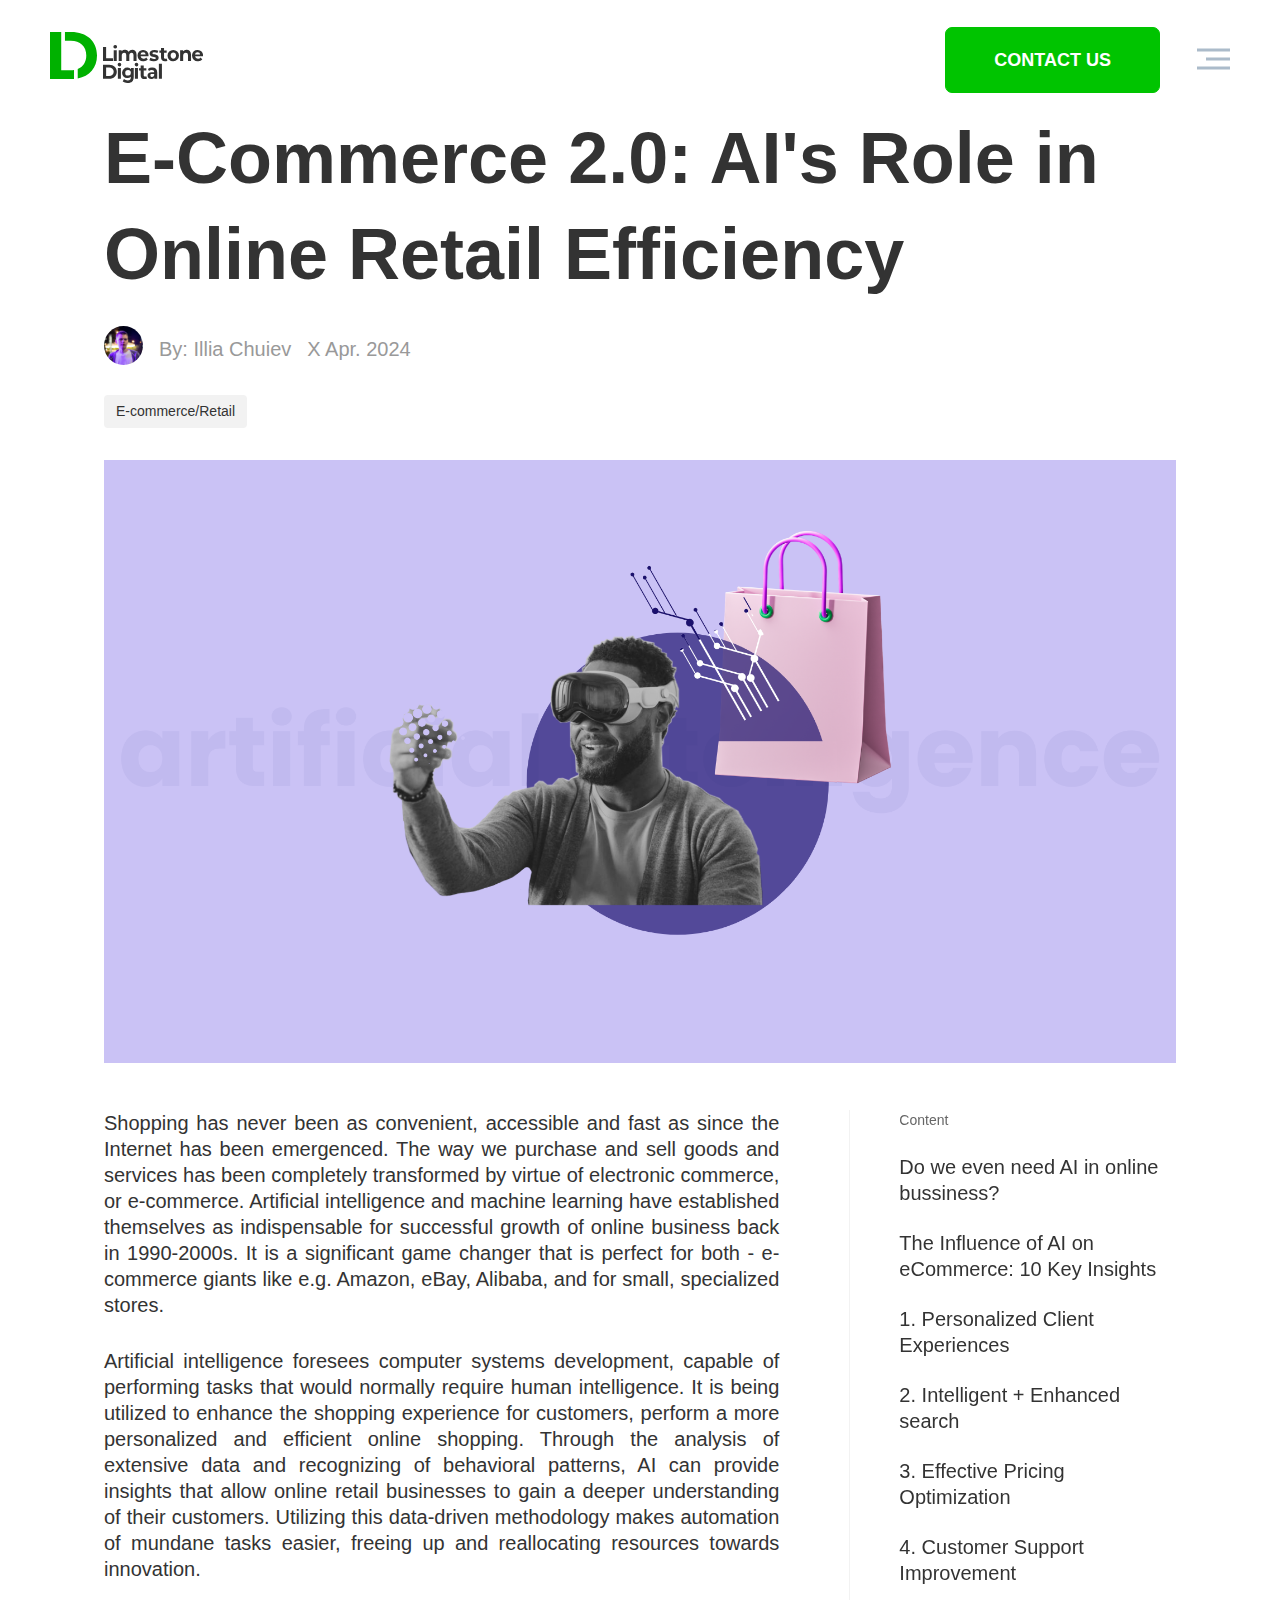
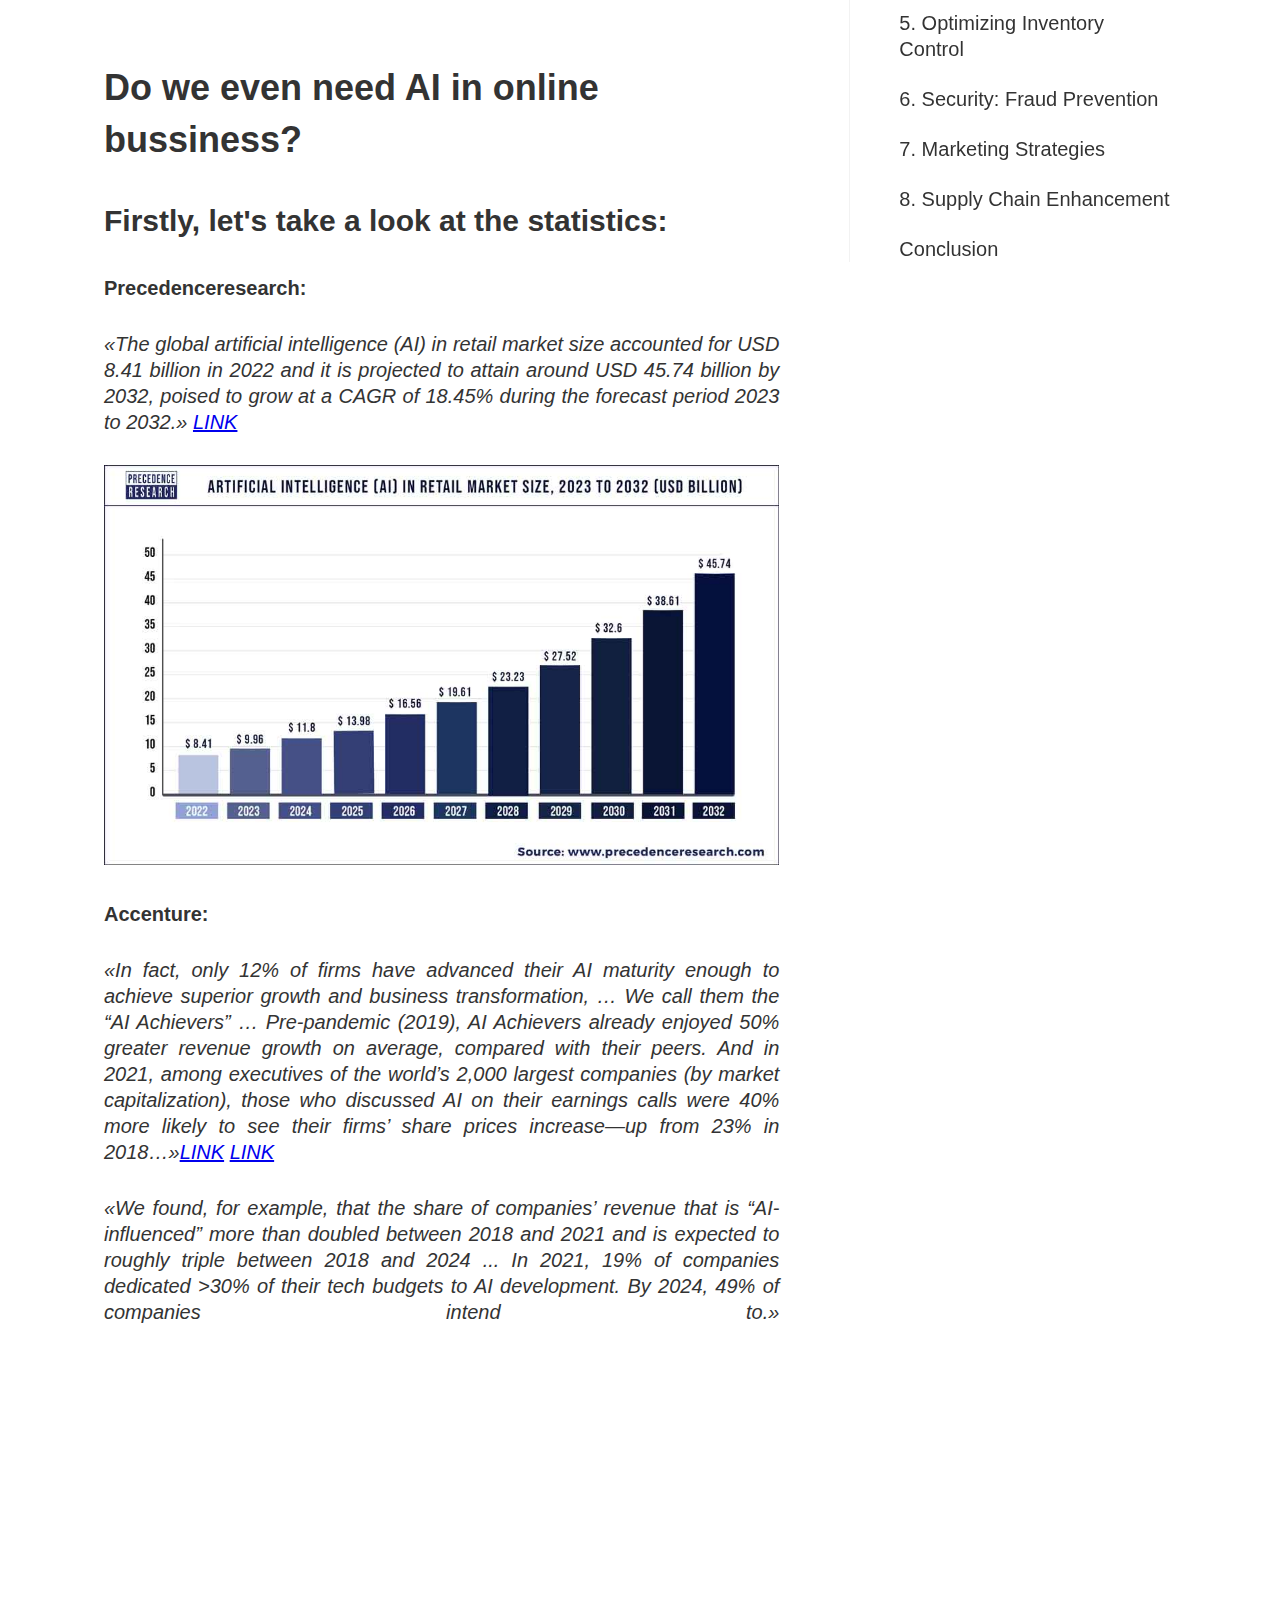
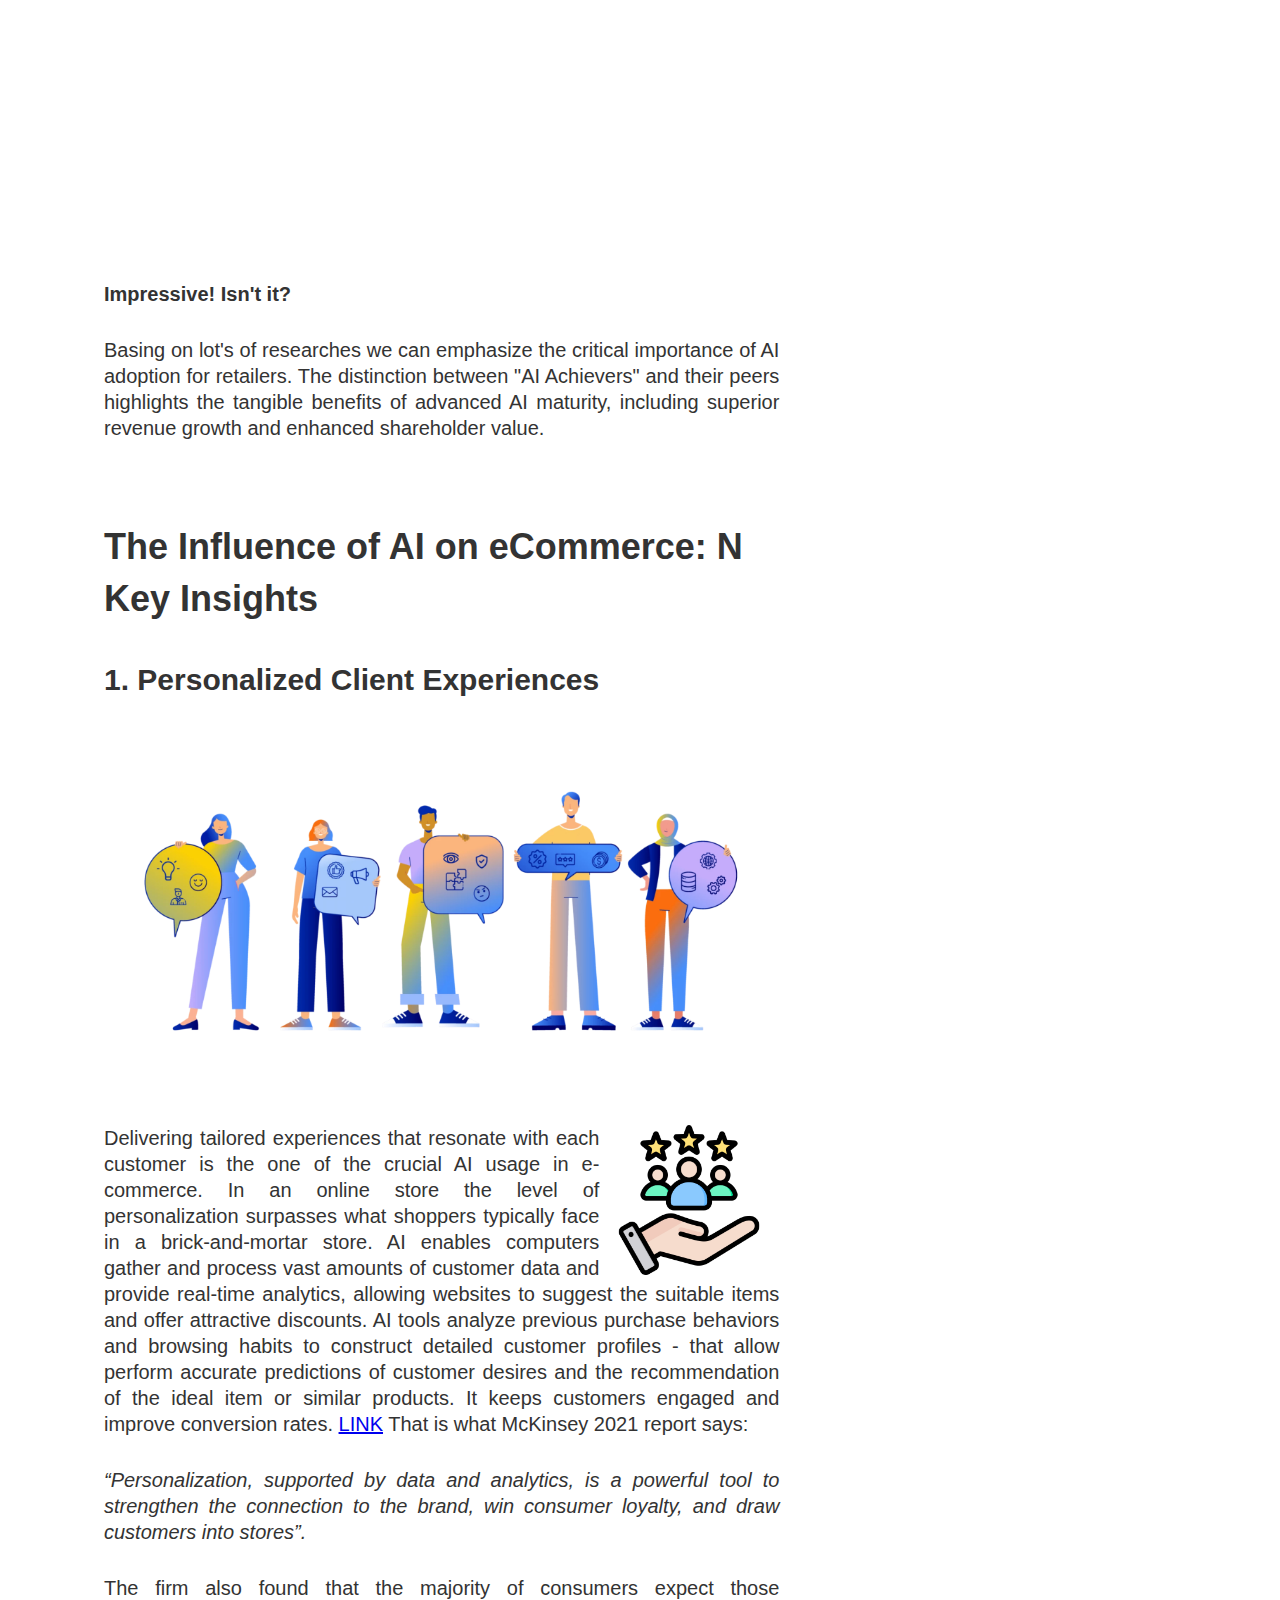
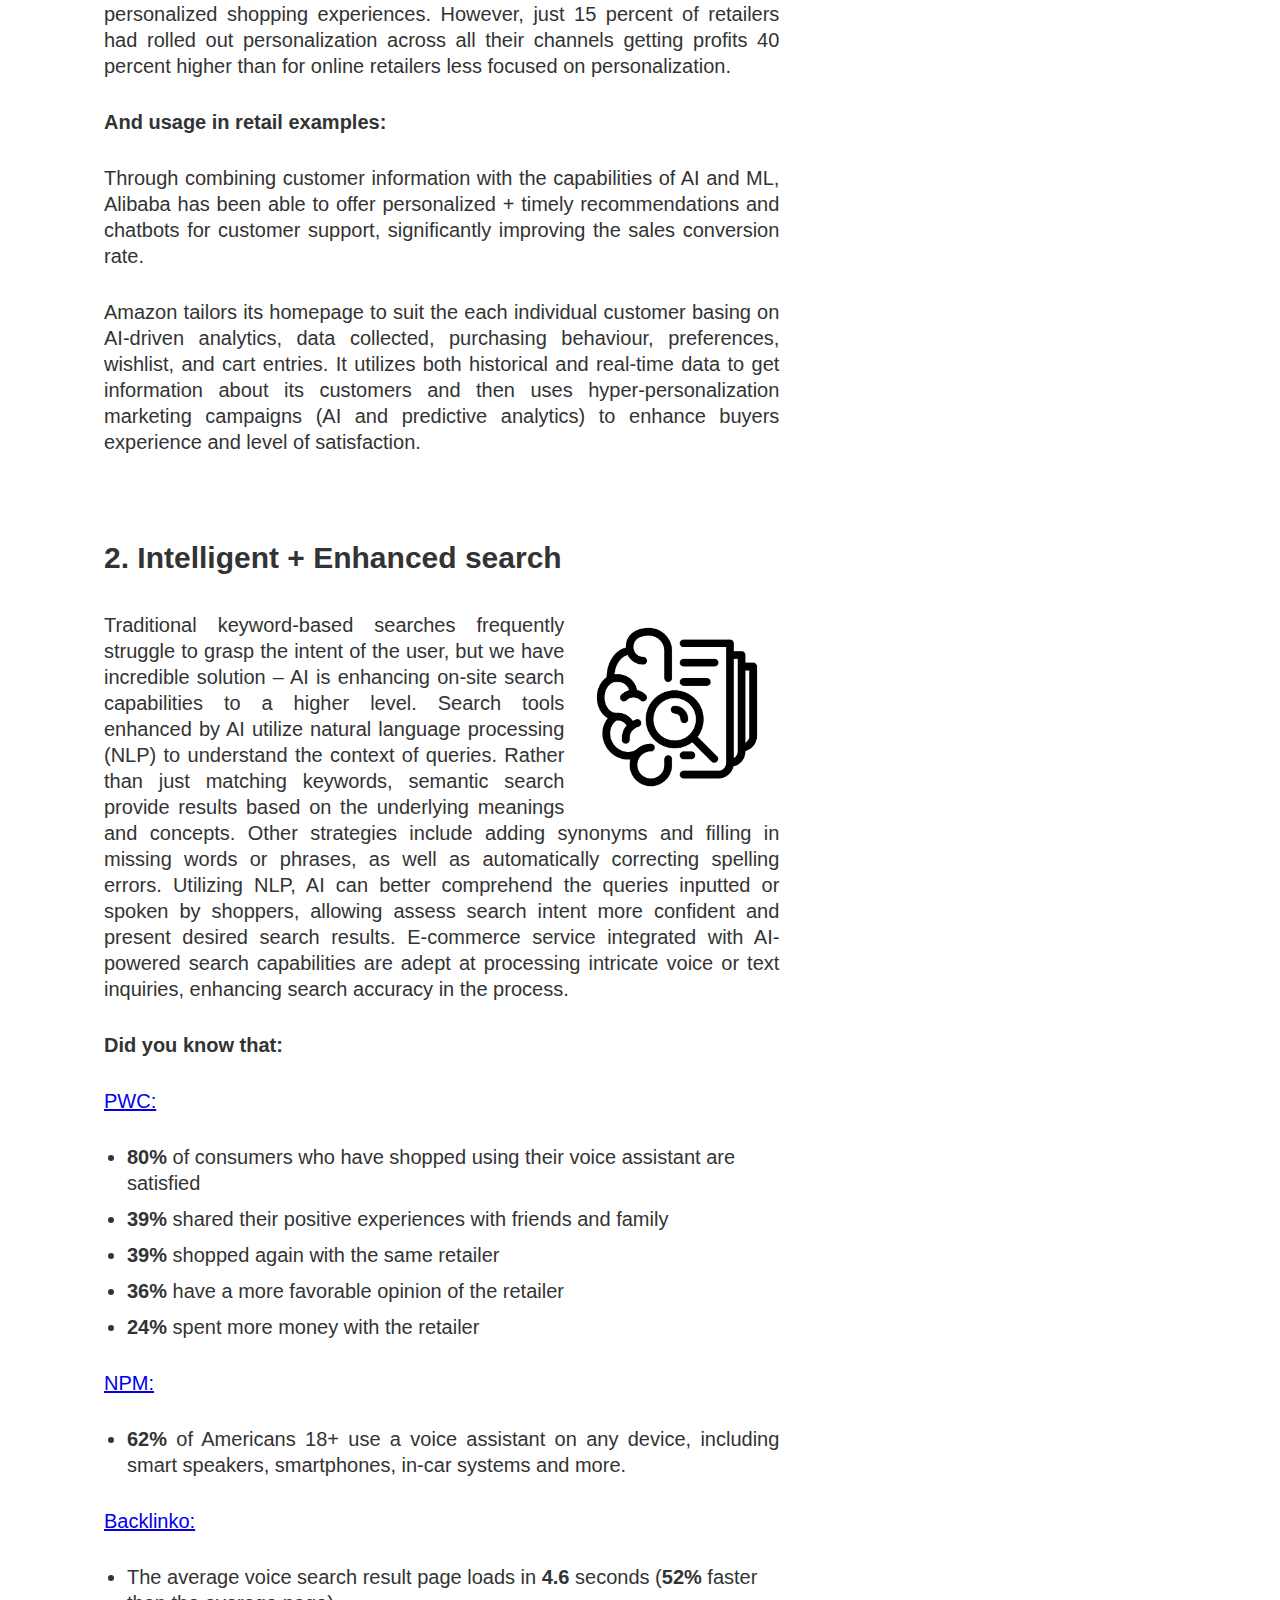
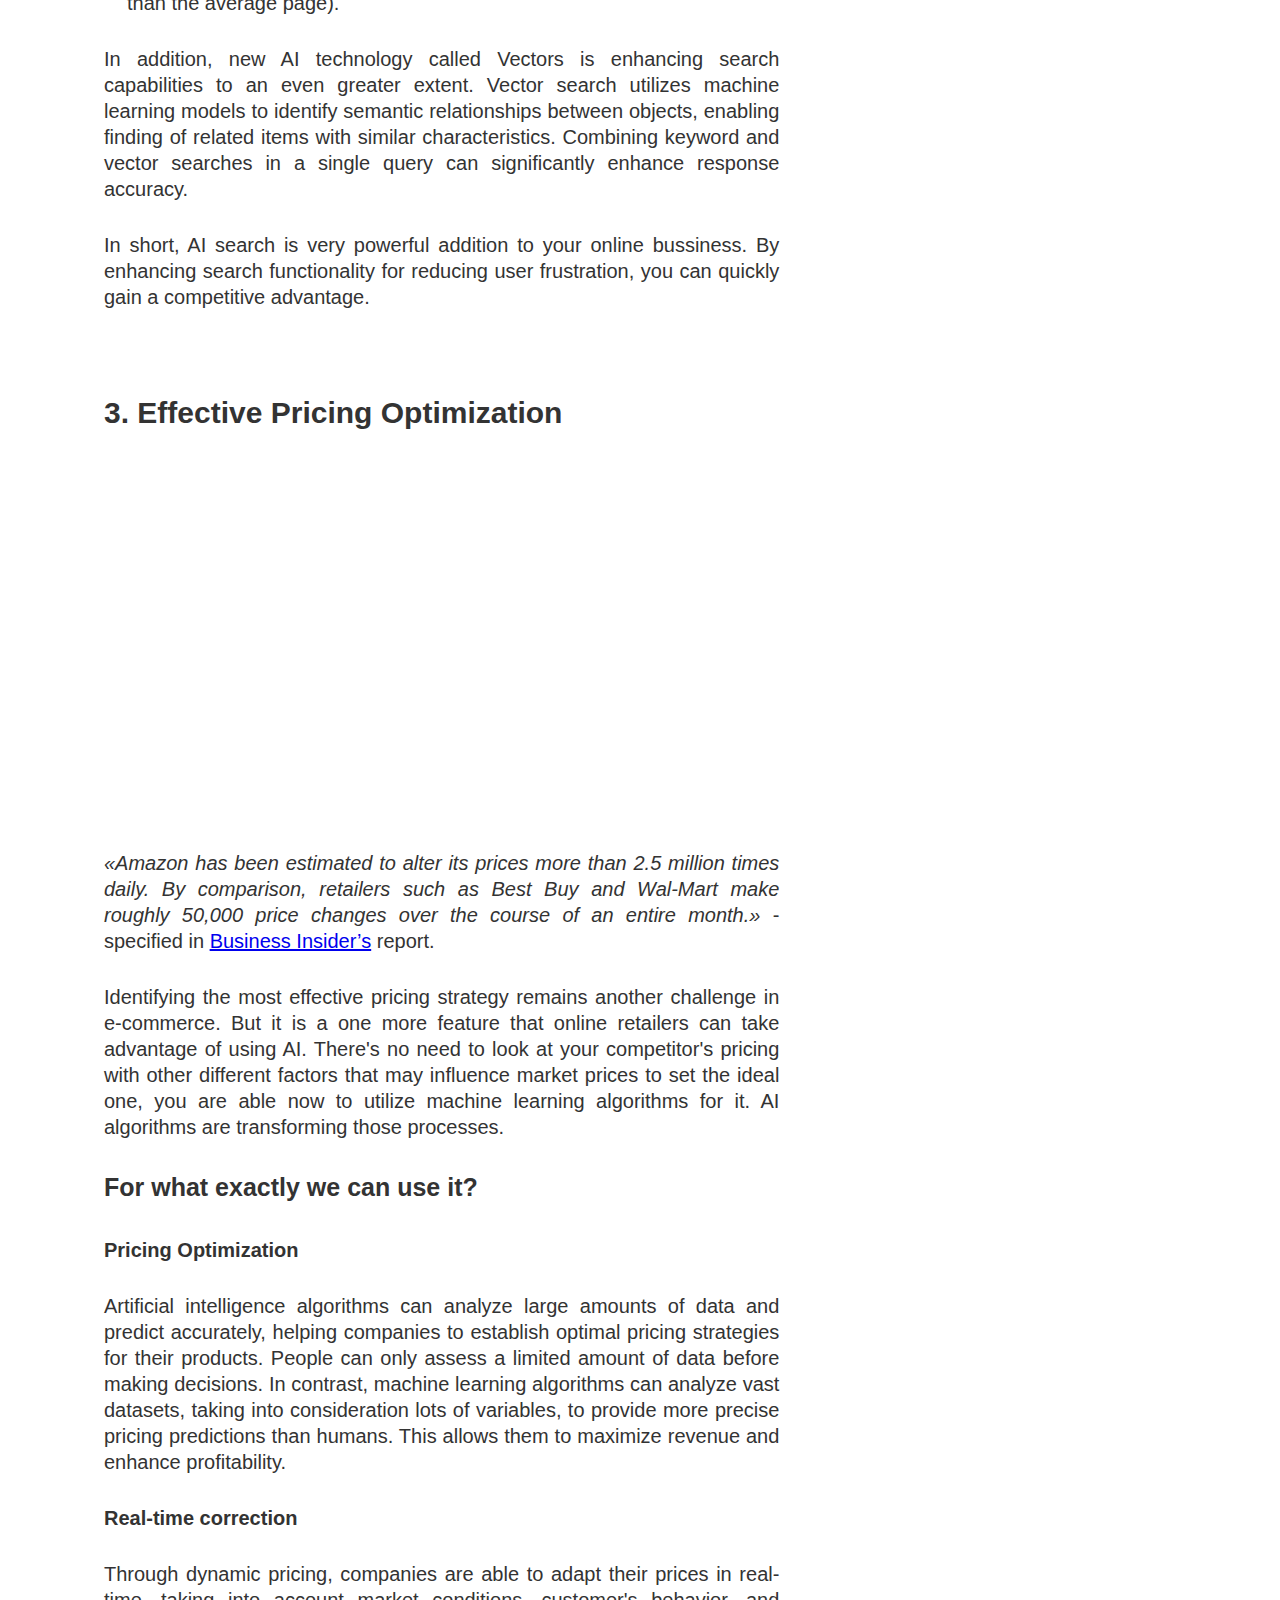
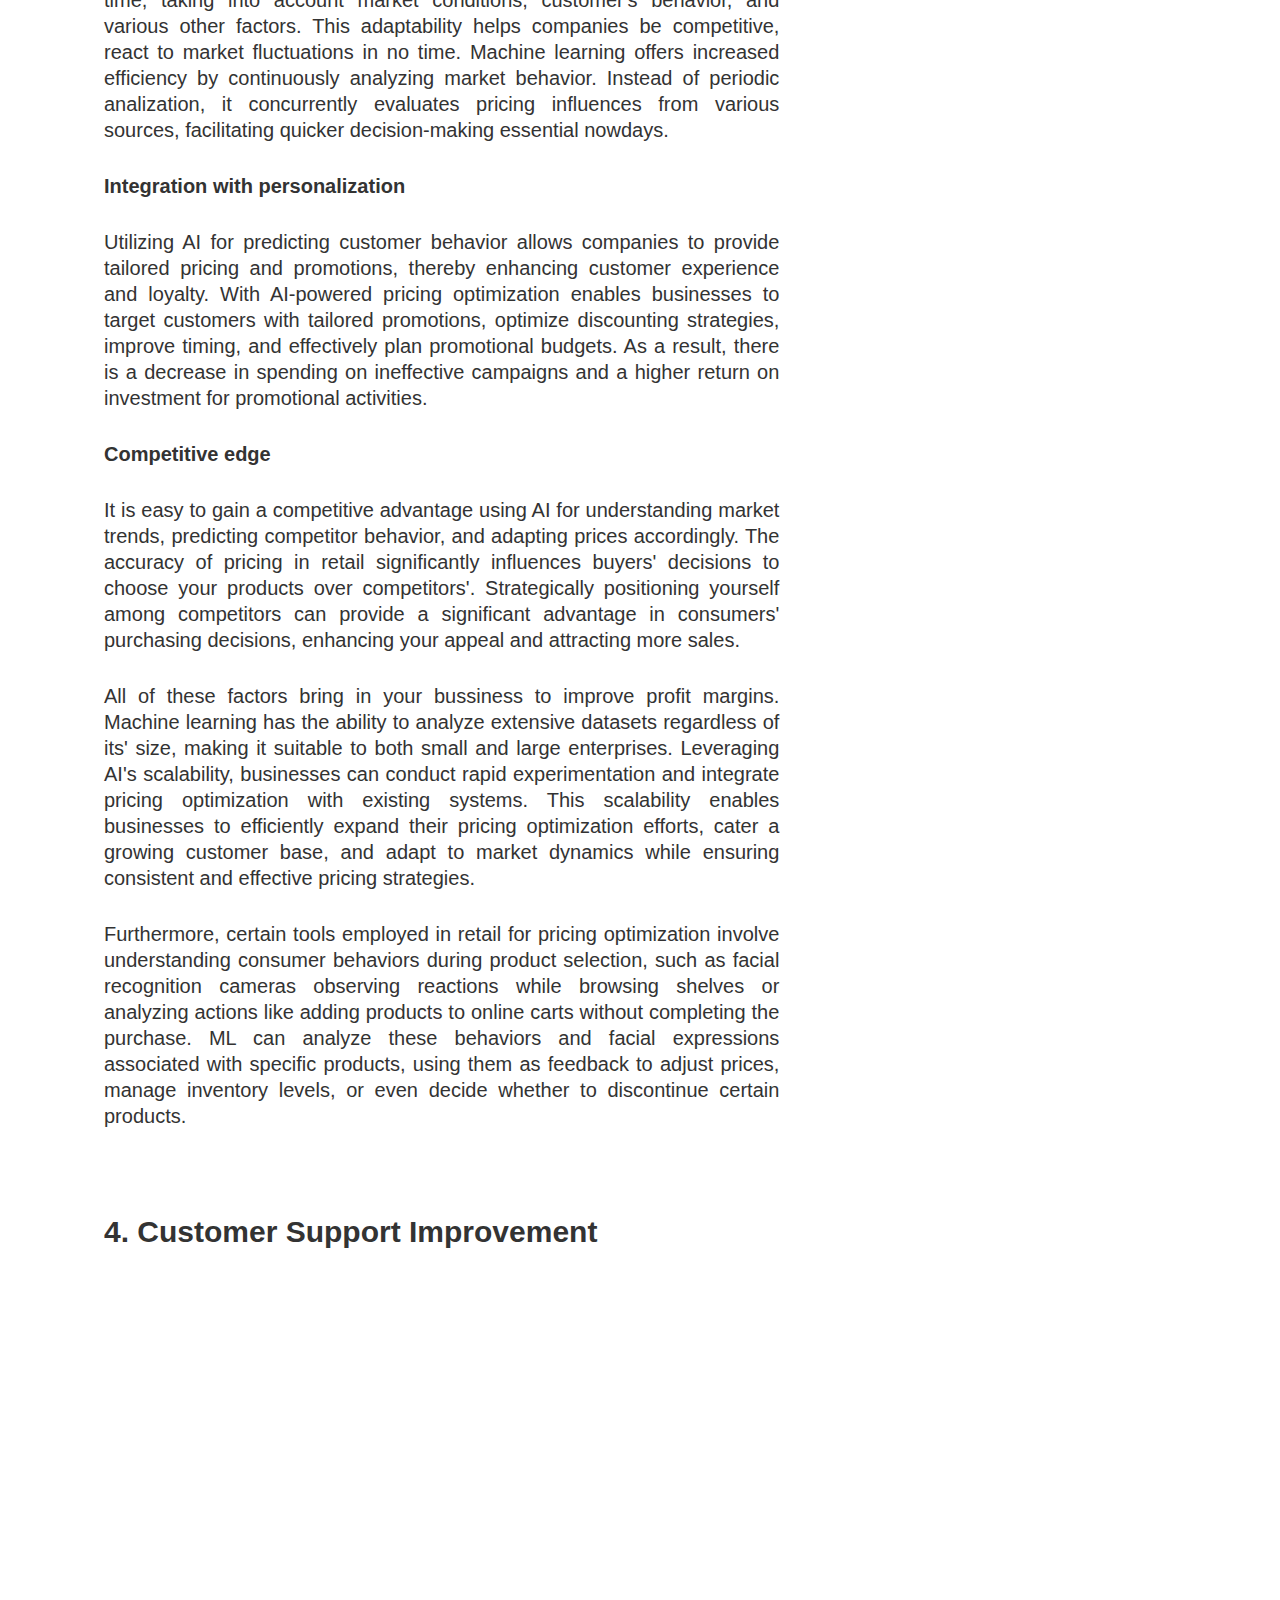
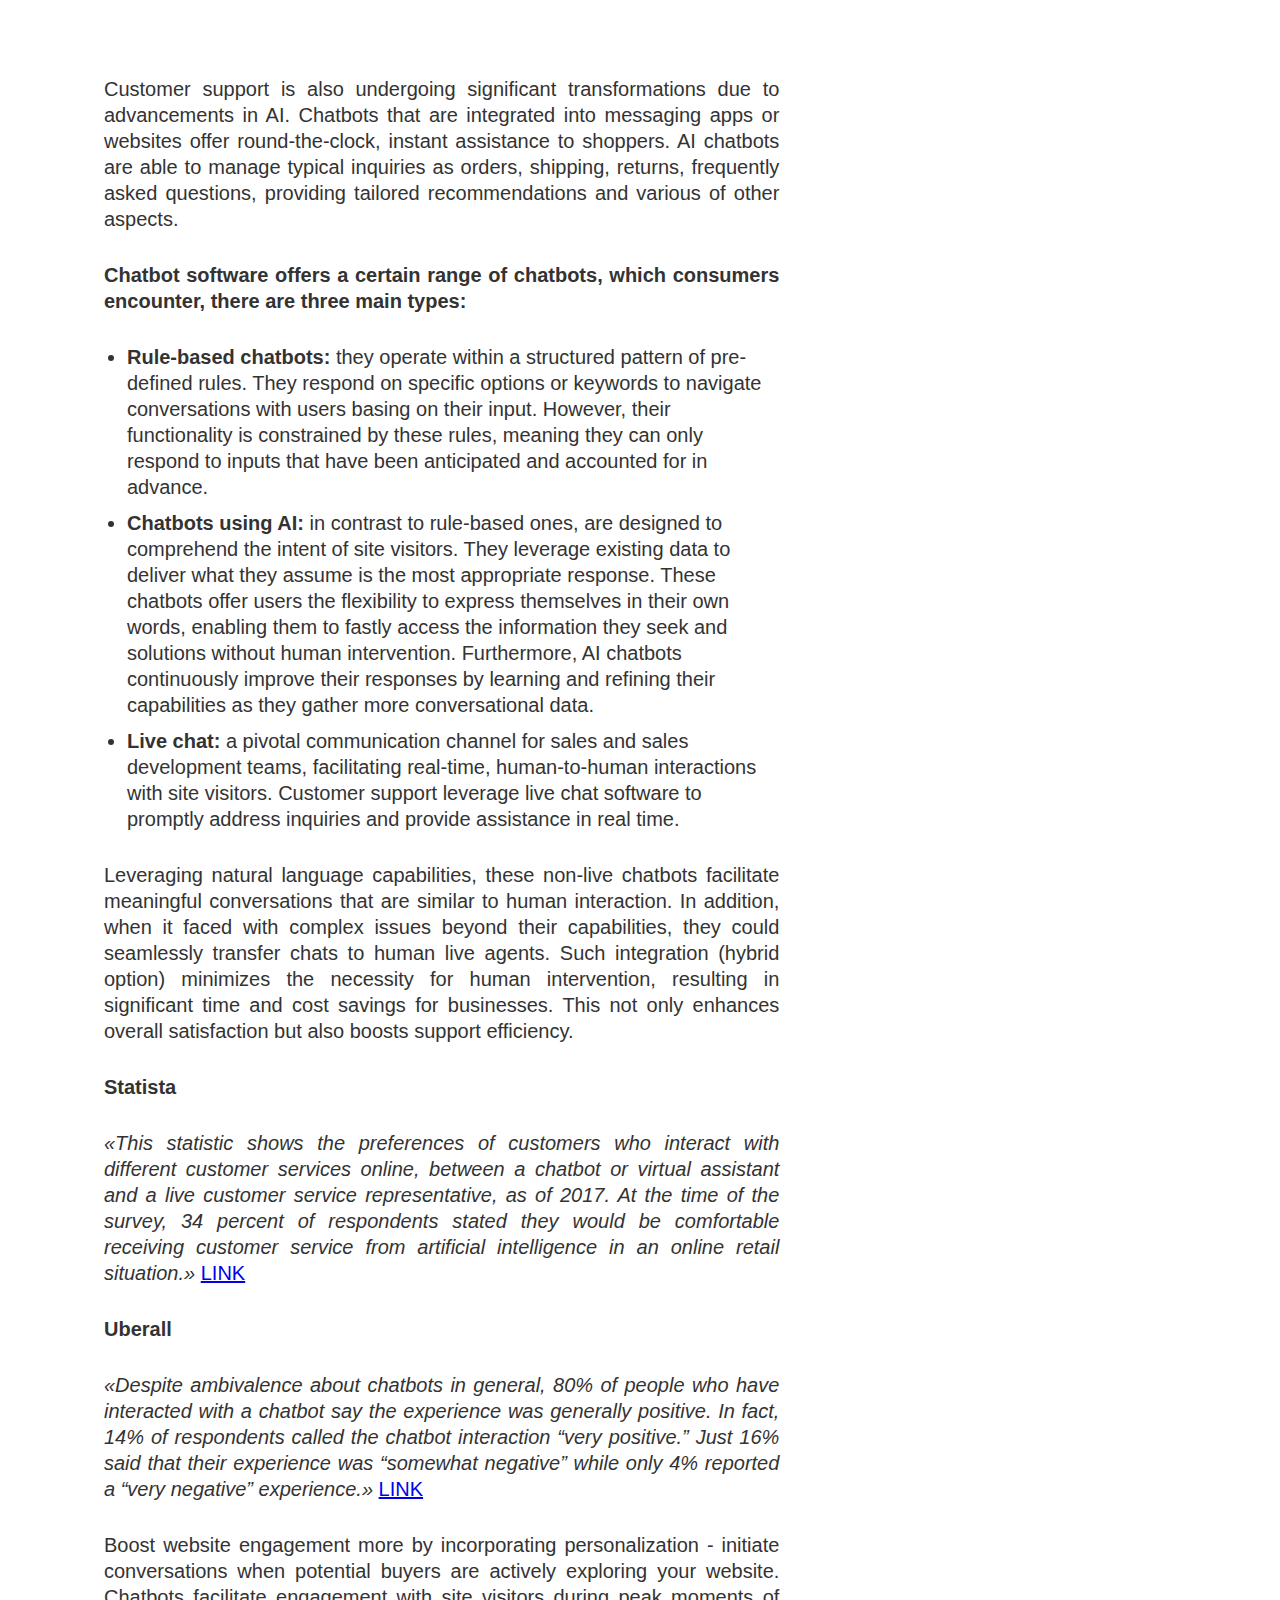
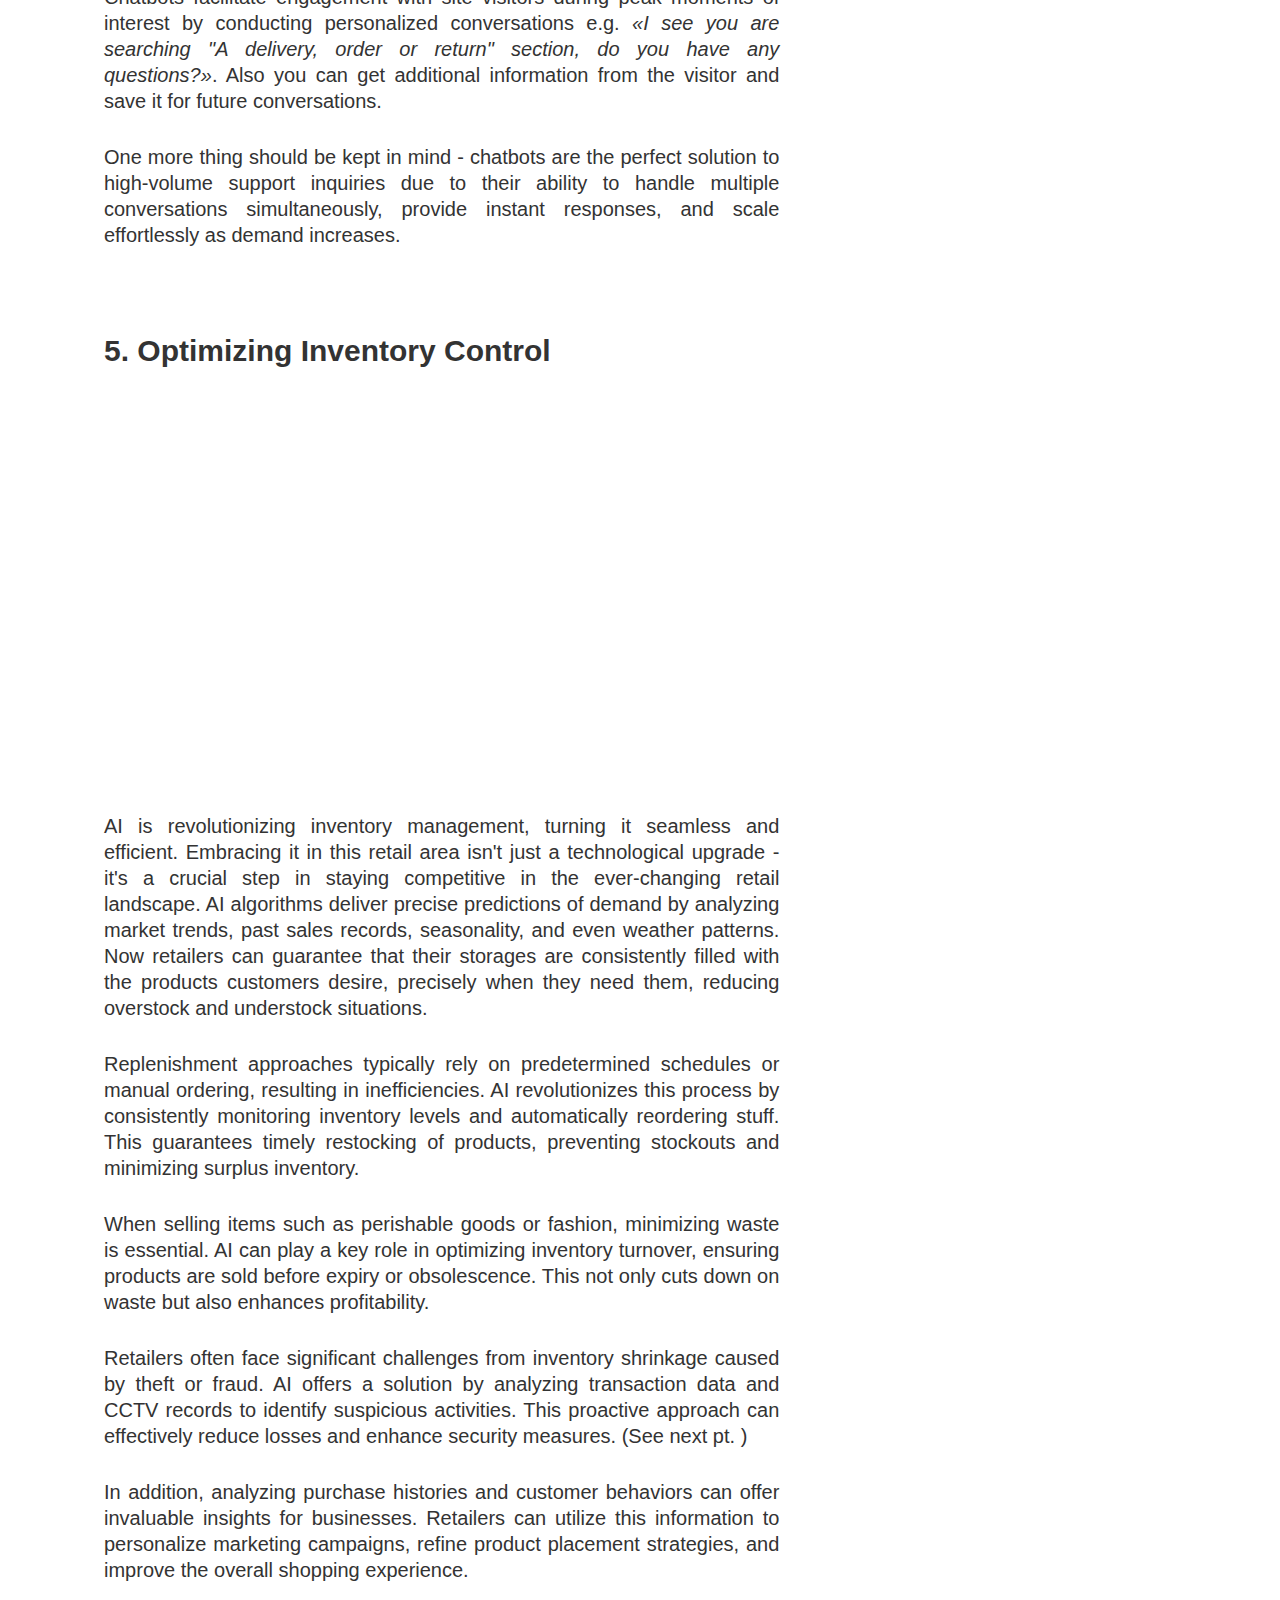
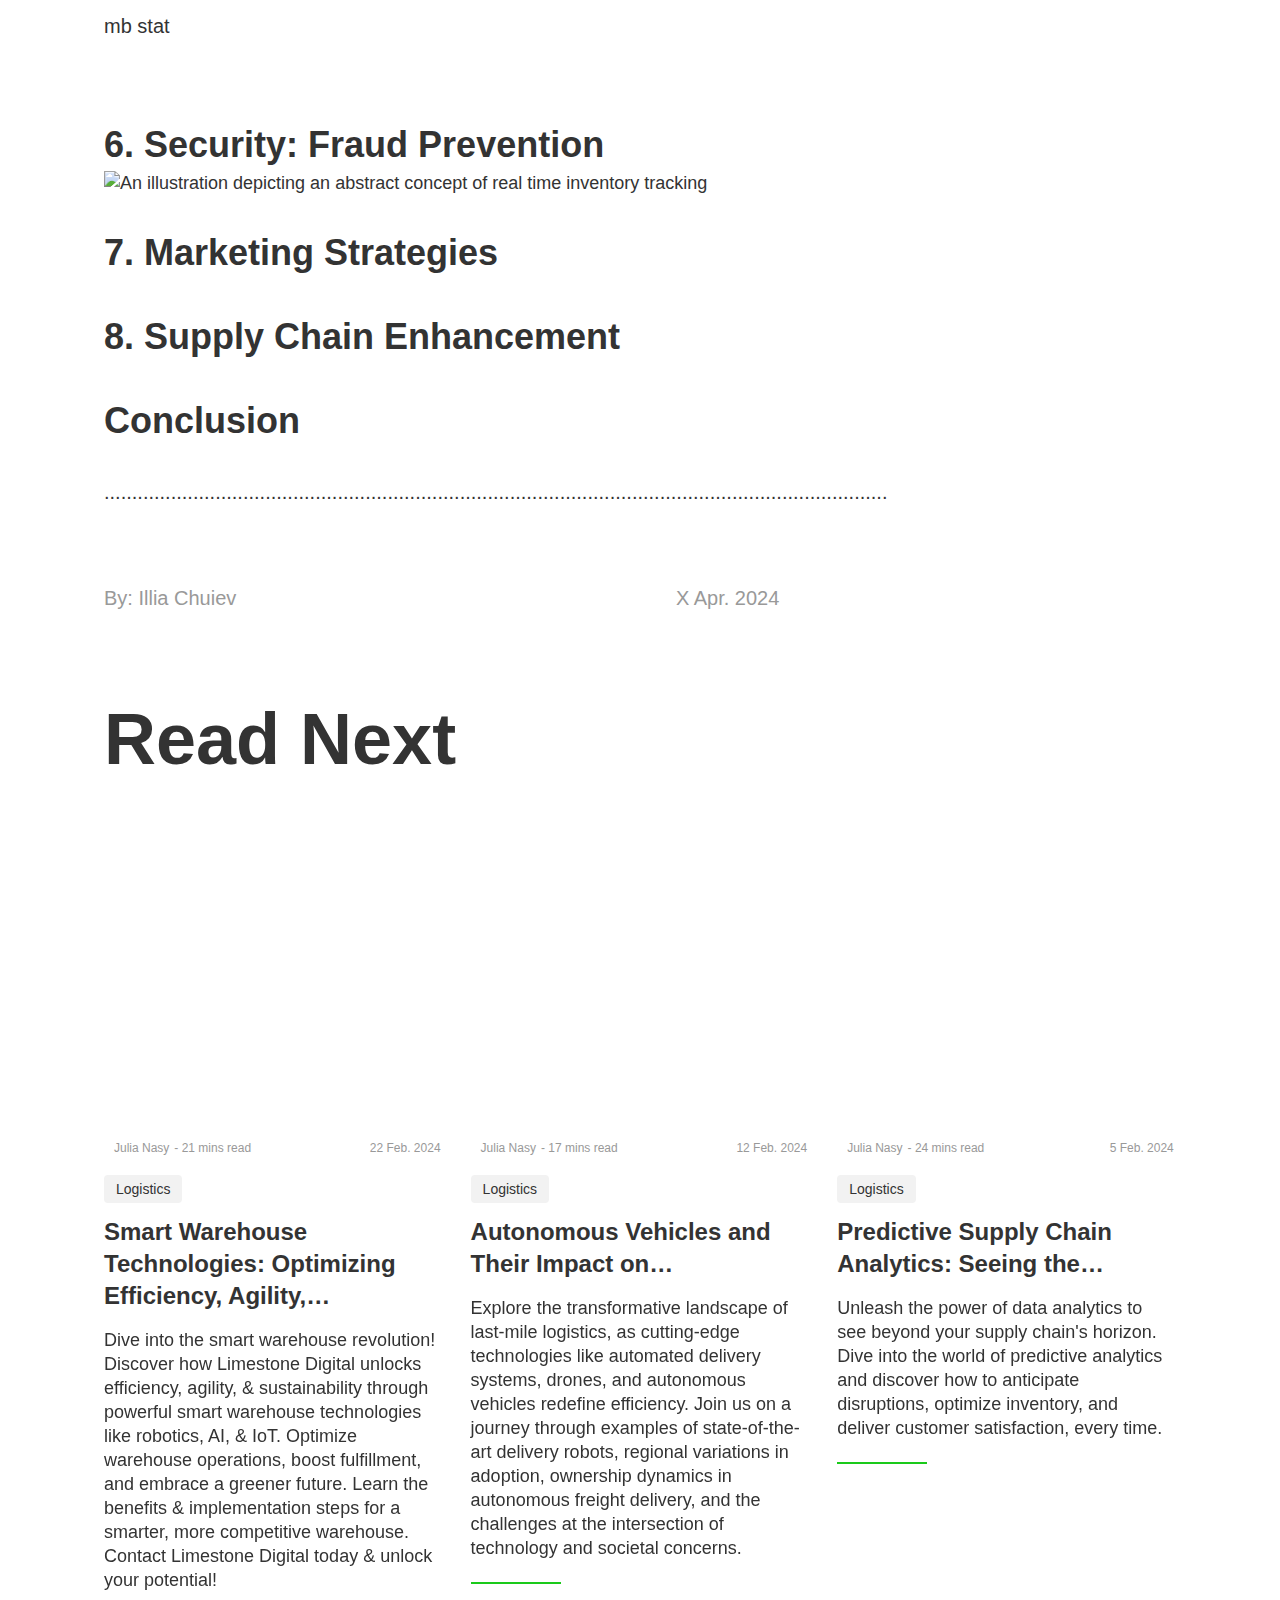
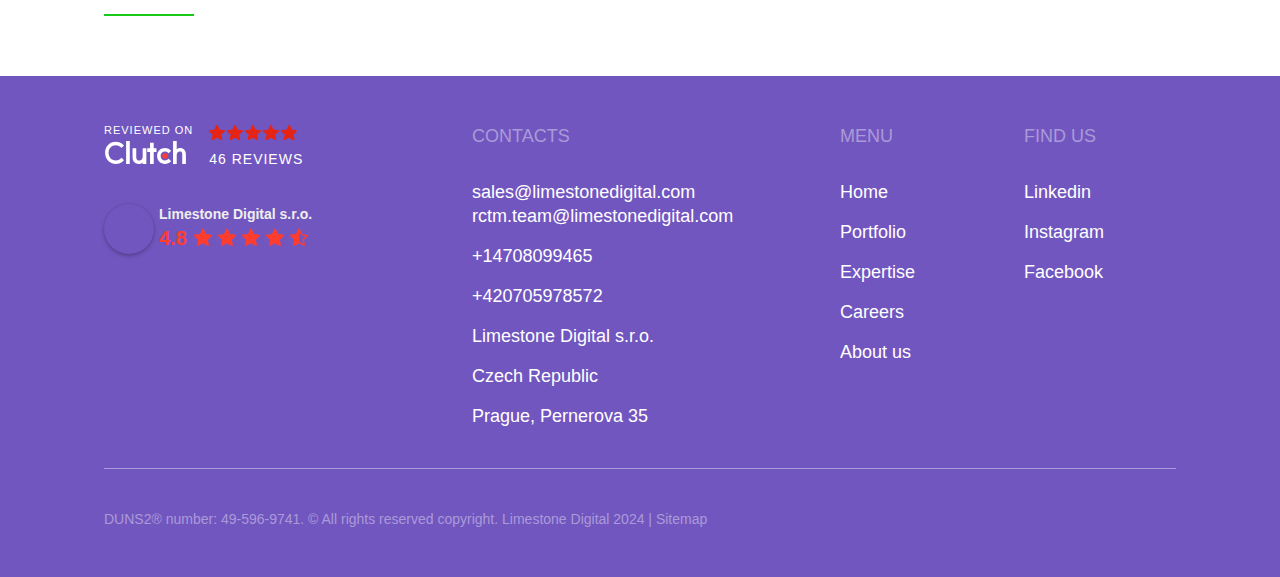
==== commit 998bba75: "Updates" ====
--- a/index.html
+++ b/index.html
@@ -1 +1 @@
-<!doctype html><html lang="en-US" prefix="og: https://ogp.me/ns#" class="js js no-touch rgba backgroundsize borderradius boxshadow textshadow cssanimations cssgradients csstransitions fontface"><head><meta http-equiv="Content-Type" content="text/html; charset=UTF-8"><meta name="viewport" content="width=device-width,initial-scale=1,maximum-scale=1"><meta name="format-detection" content="telephone=no"><meta name="SKYPE_TOOLBAR" content="SKYPE_TOOLBAR_PARSER_COMPATIBLE"><link rel="preconnect" href="https://fonts.googleapis.com/"><link rel="preconnect" href="https://fonts.gstatic.com/" crossorigin=""><link rel="preconnect" href="https://widget.clutch.co/"><link href="./css2" rel="stylesheet" media="all"><title>E-Commerce 2.0: AI's Role in Online Retail Efficiency | Limestone Digital</title><meta name="description" content="Reveal the pivotal role of supply chain management software in revolutionizing modern commerce. Delve into the intricate dance of logistics efficiency, resilience, and growth, exploring the transformative impact of technology-driven strategies on global supply chains"><meta name="robots" content="max-image-preview:large"><link rel="canonical" href="https://limestonedigital.com/power-of-supply-chain-management-software/"><script src="./84a07e3a698688683d493761c9786bde.js.download" type="text/javascript" async=""></script><script src="./lftracker_v1_JMvZ8g0EMJd72pOd.js.download" async=""></script><script type="text/javascript" async="" src="./insight.min.js.download"></script><script type="text/javascript" async="" src="./js"></script><script async="" src="./gtm.js.download"></script><script type="application/ld+json" class="aioseo-schema">{"@context":"https:\/\/schema.org","@graph":[{"@type":"WebSite","@id":"https:\/\/limestonedigital.com\/#website","url":"https:\/\/limestonedigital.com\/","name":"Limestone Digital","description":"Your vision delivered","inLanguage":"en-US","publisher":{"@id":"https:\/\/limestonedigital.com\/#organization"}},{"@type":"Organization","@id":"https:\/\/limestonedigital.com\/#organization","name":"Limestone Digital","url":"https:\/\/limestonedigital.com\/"},{"@type":"BreadcrumbList","@id":"https:\/\/limestonedigital.com\/power-of-supply-chain-management-software\/#breadcrumblist","itemListElement":[{"@type":"ListItem","@id":"https:\/\/limestonedigital.com\/#listItem","position":1,"item":{"@type":"WebPage","@id":"https:\/\/limestonedigital.com\/","name":"Home","description":"Limestone Digital is a leading outsource software development company providing innovative solutions to businesses worldwide. Contact us for a free consultation!","url":"https:\/\/limestonedigital.com\/"},"nextItem":"https:\/\/limestonedigital.com\/power-of-supply-chain-management-software\/#listItem"},{"@type":"ListItem","@id":"https:\/\/limestonedigital.com\/power-of-supply-chain-management-software\/#listItem","position":2,"item":{"@type":"WebPage","@id":"https:\/\/limestonedigital.com\/power-of-supply-chain-management-software\/","name":"Symphony of Efficiency: Revealing the Power of Supply Chain Management Software","description":"Reveal the pivotal role of supply chain management software in revolutionizing modern commerce. Delve into the intricate dance of logistics efficiency, resilience, and growth, exploring the transformative impact of technology-driven strategies on global supply chains","url":"https:\/\/limestonedigital.com\/power-of-supply-chain-management-software\/"},"previousItem":"https:\/\/limestonedigital.com\/#listItem"}]},{"@type":"Person","@id":"https:\/\/limestonedigital.com\/author\/valentin\/#author","url":"https:\/\/limestonedigital.com\/author\/valentin\/","name":"Valentin","image":{"@type":"ImageObject","@id":"https:\/\/limestonedigital.com\/power-of-supply-chain-management-software\/#authorImage","url":"https:\/\/secure.gravatar.com\/avatar\/fc4c56d75b06dae0ce925600a317d3e0?s=96&d=mm&r=g","width":96,"height":96,"caption":"Valentin"}},{"@type":"WebPage","@id":"https:\/\/limestonedigital.com\/power-of-supply-chain-management-software\/#webpage","url":"https:\/\/limestonedigital.com\/power-of-supply-chain-management-software\/","name":"Symphony of Efficiency: Revealing the Power of Supply Chain Management Software | Limestone Digital","description":"Reveal the pivotal role of supply chain management software in revolutionizing modern commerce. Delve into the intricate dance of logistics efficiency, resilience, and growth, exploring the transformative impact of technology-driven strategies on global supply chains","inLanguage":"en-US","isPartOf":{"@id":"https:\/\/limestonedigital.com\/#website"},"breadcrumb":{"@id":"https:\/\/limestonedigital.com\/power-of-supply-chain-management-software\/#breadcrumblist"},"author":"https:\/\/limestonedigital.com\/author\/valentin\/#author","creator":"https:\/\/limestonedigital.com\/author\/valentin\/#author","image":{"@type":"ImageObject","@id":"https:\/\/limestonedigital.com\/#mainImage","url":"https:\/\/limestonedigital.com\/wp-content\/uploads\/2023\/04\/iot-industrial-app-tiny.png","width":1920,"height":1080,"caption":"iot-industrial-app"},"primaryImageOfPage":{"@id":"https:\/\/limestonedigital.com\/power-of-supply-chain-management-software\/#mainImage"},"datePublished":"2024-01-05T13:27:57+00:00","dateModified":"2024-01-08T09:37:34+00:00"},{"@type":"Article","@id":"https:\/\/limestonedigital.com\/power-of-supply-chain-management-software\/#article","name":"Symphony of Efficiency: Revealing the Power of Supply Chain Management Software | Limestone Digital","description":"Reveal the pivotal role of supply chain management software in revolutionizing modern commerce. Delve into the intricate dance of logistics efficiency, resilience, and growth, exploring the transformative impact of technology-driven strategies on global supply chains","inLanguage":"en-US","headline":"Symphony of Efficiency: Revealing the Power of Supply Chain Management Software","author":{"@id":"https:\/\/limestonedigital.com\/author\/valentin\/#author"},"publisher":{"@id":"https:\/\/limestonedigital.com\/#organization"},"datePublished":"2024-01-05T13:27:57+00:00","dateModified":"2024-01-08T09:37:34+00:00","articleSection":"Logistics","mainEntityOfPage":{"@id":"https:\/\/limestonedigital.com\/power-of-supply-chain-management-software\/#webpage"},"isPartOf":{"@id":"https:\/\/limestonedigital.com\/power-of-supply-chain-management-software\/#webpage"},"image":{"@type":"ImageObject","@id":"https:\/\/limestonedigital.com\/#articleImage","url":"https:\/\/limestonedigital.com\/wp-content\/uploads\/2023\/04\/iot-industrial-app-tiny.png","width":1920,"height":1080,"caption":"iot-industrial-app"}}]}</script><link rel="stylesheet" id="classic-theme-styles-css" href="./classic-themes.min.css" media="all"><style id="global-styles-inline-css">body{--wp--preset--color--black:#000000;--wp--preset--color--cyan-bluish-gray:#abb8c3;--wp--preset--color--white:#ffffff;--wp--preset--color--pale-pink:#f78da7;--wp--preset--color--vivid-red:#cf2e2e;--wp--preset--color--luminous-vivid-orange:#ff6900;--wp--preset--color--luminous-vivid-amber:#fcb900;--wp--preset--color--light-green-cyan:#7bdcb5;--wp--preset--color--vivid-green-cyan:#00d084;--wp--preset--color--pale-cyan-blue:#8ed1fc;--wp--preset--color--vivid-cyan-blue:#0693e3;--wp--preset--color--vivid-purple:#9b51e0;--wp--preset--gradient--vivid-cyan-blue-to-vivid-purple:linear-gradient(135deg, rgba(6, 147, 227, 1) 0%, rgb(155, 81, 224) 100%);--wp--preset--gradient--light-green-cyan-to-vivid-green-cyan:linear-gradient(135deg, rgb(122, 220, 180) 0%, rgb(0, 208, 130) 100%);--wp--preset--gradient--luminous-vivid-amber-to-luminous-vivid-orange:linear-gradient(135deg, rgba(252, 185, 0, 1) 0%, rgba(255, 105, 0, 1) 100%);--wp--preset--gradient--luminous-vivid-orange-to-vivid-red:linear-gradient(135deg, rgba(255, 105, 0, 1) 0%, rgb(207, 46, 46) 100%);--wp--preset--gradient--very-light-gray-to-cyan-bluish-gray:linear-gradient(135deg, rgb(238, 238, 238) 0%, rgb(169, 184, 195) 100%);--wp--preset--gradient--cool-to-warm-spectrum:linear-gradient(135deg, rgb(74, 234, 220) 0%, rgb(151, 120, 209) 20%, rgb(207, 42, 186) 40%, rgb(238, 44, 130) 60%, rgb(251, 105, 98) 80%, rgb(254, 248, 76) 100%);--wp--preset--gradient--blush-light-purple:linear-gradient(135deg, rgb(255, 206, 236) 0%, rgb(152, 150, 240) 100%);--wp--preset--gradient--blush-bordeaux:linear-gradient(135deg, rgb(254, 205, 165) 0%, rgb(254, 45, 45) 50%, rgb(107, 0, 62) 100%);--wp--preset--gradient--luminous-dusk:linear-gradient(135deg, rgb(255, 203, 112) 0%, rgb(199, 81, 192) 50%, rgb(65, 88, 208) 100%);--wp--preset--gradient--pale-ocean:linear-gradient(135deg, rgb(255, 245, 203) 0%, rgb(182, 227, 212) 50%, rgb(51, 167, 181) 100%);--wp--preset--gradient--electric-grass:linear-gradient(135deg, rgb(202, 248, 128) 0%, rgb(113, 206, 126) 100%);--wp--preset--gradient--midnight:linear-gradient(135deg, rgb(2, 3, 129) 0%, rgb(40, 116, 252) 100%);--wp--preset--duotone--dark-grayscale:url('#wp-duotone-dark-grayscale');--wp--preset--duotone--grayscale:url('#wp-duotone-grayscale');--wp--preset--duotone--purple-yellow:url('#wp-duotone-purple-yellow');--wp--preset--duotone--blue-red:url('#wp-duotone-blue-red');--wp--preset--duotone--midnight:url('#wp-duotone-midnight');--wp--preset--duotone--magenta-yellow:url('#wp-duotone-magenta-yellow');--wp--preset--duotone--purple-green:url('#wp-duotone-purple-green');--wp--preset--duotone--blue-orange:url('#wp-duotone-blue-orange');--wp--preset--font-size--small:13px;--wp--preset--font-size--medium:20px;--wp--preset--font-size--large:36px;--wp--preset--font-size--x-large:42px;--wp--preset--spacing--20:0.44rem;--wp--preset--spacing--30:0.67rem;--wp--preset--spacing--40:1rem;--wp--preset--spacing--50:1.5rem;--wp--preset--spacing--60:2.25rem;--wp--preset--spacing--70:3.38rem;--wp--preset--spacing--80:5.06rem}:where(.is-layout-flex){gap:.5em}body .is-layout-flow>.alignleft{float:left;margin-inline-start:0;margin-inline-end:2em}body .is-layout-flow>.alignright{float:right;margin-inline-start:2em;margin-inline-end:0}body .is-layout-flow>.aligncenter{margin-left:auto!important;margin-right:auto!important}body .is-layout-constrained>.alignleft{float:left;margin-inline-start:0;margin-inline-end:2em}body .is-layout-constrained>.alignright{float:right;margin-inline-start:2em;margin-inline-end:0}body .is-layout-constrained>.aligncenter{margin-left:auto!important;margin-right:auto!important}body .is-layout-constrained>:where(:not(.alignleft):not(.alignright):not(.alignfull)){max-width:var(--wp--style--global--content-size);margin-left:auto!important;margin-right:auto!important}body .is-layout-constrained>.alignwide{max-width:var(--wp--style--global--wide-size)}body .is-layout-flex{display:flex}body .is-layout-flex{flex-wrap:wrap;align-items:center}body .is-layout-flex>*{margin:0}:where(.wp-block-columns.is-layout-flex){gap:2em}.has-black-color{color:var(--wp--preset--color--black)!important}.has-cyan-bluish-gray-color{color:var(--wp--preset--color--cyan-bluish-gray)!important}.has-white-color{color:var(--wp--preset--color--white)!important}.has-pale-pink-color{color:var(--wp--preset--color--pale-pink)!important}.has-vivid-red-color{color:var(--wp--preset--color--vivid-red)!important}.has-luminous-vivid-orange-color{color:var(--wp--preset--color--luminous-vivid-orange)!important}.has-luminous-vivid-amber-color{color:var(--wp--preset--color--luminous-vivid-amber)!important}.has-light-green-cyan-color{color:var(--wp--preset--color--light-green-cyan)!important}.has-vivid-green-cyan-color{color:var(--wp--preset--color--vivid-green-cyan)!important}.has-pale-cyan-blue-color{color:var(--wp--preset--color--pale-cyan-blue)!important}.has-vivid-cyan-blue-color{color:var(--wp--preset--color--vivid-cyan-blue)!important}.has-vivid-purple-color{color:var(--wp--preset--color--vivid-purple)!important}.has-black-background-color{background-color:var(--wp--preset--color--black)!important}.has-cyan-bluish-gray-background-color{background-color:var(--wp--preset--color--cyan-bluish-gray)!important}.has-white-background-color{background-color:var(--wp--preset--color--white)!important}.has-pale-pink-background-color{background-color:var(--wp--preset--color--pale-pink)!important}.has-vivid-red-background-color{background-color:var(--wp--preset--color--vivid-red)!important}.has-luminous-vivid-orange-background-color{background-color:var(--wp--preset--color--luminous-vivid-orange)!important}.has-luminous-vivid-amber-background-color{background-color:var(--wp--preset--color--luminous-vivid-amber)!important}.has-light-green-cyan-background-color{background-color:var(--wp--preset--color--light-green-cyan)!important}.has-vivid-green-cyan-background-color{background-color:var(--wp--preset--color--vivid-green-cyan)!important}.has-pale-cyan-blue-background-color{background-color:var(--wp--preset--color--pale-cyan-blue)!important}.has-vivid-cyan-blue-background-color{background-color:var(--wp--preset--color--vivid-cyan-blue)!important}.has-vivid-purple-background-color{background-color:var(--wp--preset--color--vivid-purple)!important}.has-black-border-color{border-color:var(--wp--preset--color--black)!important}.has-cyan-bluish-gray-border-color{border-color:var(--wp--preset--color--cyan-bluish-gray)!important}.has-white-border-color{border-color:var(--wp--preset--color--white)!important}.has-pale-pink-border-color{border-color:var(--wp--preset--color--pale-pink)!important}.has-vivid-red-border-color{border-color:var(--wp--preset--color--vivid-red)!important}.has-luminous-vivid-orange-border-color{border-color:var(--wp--preset--color--luminous-vivid-orange)!important}.has-luminous-vivid-amber-border-color{border-color:var(--wp--preset--color--luminous-vivid-amber)!important}.has-light-green-cyan-border-color{border-color:var(--wp--preset--color--light-green-cyan)!important}.has-vivid-green-cyan-border-color{border-color:var(--wp--preset--color--vivid-green-cyan)!important}.has-pale-cyan-blue-border-color{border-color:var(--wp--preset--color--pale-cyan-blue)!important}.has-vivid-cyan-blue-border-color{border-color:var(--wp--preset--color--vivid-cyan-blue)!important}.has-vivid-purple-border-color{border-color:var(--wp--preset--color--vivid-purple)!important}.has-vivid-cyan-blue-to-vivid-purple-gradient-background{background:var(--wp--preset--gradient--vivid-cyan-blue-to-vivid-purple)!important}.has-light-green-cyan-to-vivid-green-cyan-gradient-background{background:var(--wp--preset--gradient--light-green-cyan-to-vivid-green-cyan)!important}.has-luminous-vivid-amber-to-luminous-vivid-orange-gradient-background{background:var(--wp--preset--gradient--luminous-vivid-amber-to-luminous-vivid-orange)!important}.has-luminous-vivid-orange-to-vivid-red-gradient-background{background:var(--wp--preset--gradient--luminous-vivid-orange-to-vivid-red)!important}.has-very-light-gray-to-cyan-bluish-gray-gradient-background{background:var(--wp--preset--gradient--very-light-gray-to-cyan-bluish-gray)!important}.has-cool-to-warm-spectrum-gradient-background{background:var(--wp--preset--gradient--cool-to-warm-spectrum)!important}.has-blush-light-purple-gradient-background{background:var(--wp--preset--gradient--blush-light-purple)!important}.has-blush-bordeaux-gradient-background{background:var(--wp--preset--gradient--blush-bordeaux)!important}.has-luminous-dusk-gradient-background{background:var(--wp--preset--gradient--luminous-dusk)!important}.has-pale-ocean-gradient-background{background:var(--wp--preset--gradient--pale-ocean)!important}.has-electric-grass-gradient-background{background:var(--wp--preset--gradient--electric-grass)!important}.has-midnight-gradient-background{background:var(--wp--preset--gradient--midnight)!important}.has-small-font-size{font-size:var(--wp--preset--font-size--small)!important}.has-medium-font-size{font-size:var(--wp--preset--font-size--medium)!important}.has-large-font-size{font-size:var(--wp--preset--font-size--large)!important}.has-x-large-font-size{font-size:var(--wp--preset--font-size--x-large)!important}.wp-block-navigation a:where(:not(.wp-element-button)){color:inherit}:where(.wp-block-columns.is-layout-flex){gap:2em}.wp-block-pullquote{font-size:1.5em;line-height:1.6}</style><link rel="stylesheet" id="contact-form-7-css" href="./styles.css" media="all"><style id="contact-form-7-inline-css">.wpcf7 .wpcf7-recaptcha iframe{margin-bottom:0}.wpcf7 .wpcf7-recaptcha[data-align=center]>div{margin:0 auto}.wpcf7 .wpcf7-recaptcha[data-align=right]>div{margin:0 0 0 auto}</style><link rel="stylesheet" id="grw-public-main-css-css" href="./public-main.css" media="all"><link rel="stylesheet" id="corppix_site-style-css" href="./style.css" media="all"><link rel="stylesheet" id="corppix_site_critical_style-css" href="./critical.css" media="all"><link rel="stylesheet" id="blog_post_style-css" href="./blog-post-style.css" media="all"><link rel="stylesheet" id="corppix_site_style-css" href="./style(1).css" media="all"><script src="./jquery.min.js.download" id="jquery-js"></script><link rel="https://api.w.org/" href="https://limestonedigital.com/wp-json/"><link rel="alternate" type="application/json" href="https://limestonedigital.com/wp-json/wp/v2/posts/3880"><link rel="alternate" type="application/json+oembed" href="https://limestonedigital.com/wp-json/oembed/1.0/embed?url=https%3A%2F%2Flimestonedigital.com%2Fpower-of-supply-chain-management-software%2F"><link rel="alternate" type="text/xml+oembed" href="https://limestonedigital.com/wp-json/oembed/1.0/embed?url=https%3A%2F%2Flimestonedigital.com%2Fpower-of-supply-chain-management-software%2F&amp;format=xml"><script>!function(e){e.className=e.className.replace(/\bno-js\b/,"js")}(document.documentElement)</script><style>.recentcomments a{display:inline!important;padding:0!important;margin:0!important}</style><script type="text/javascript" src="./5081.js.download" async="async"></script><link rel="icon" href="https://limestonedigital.com/wp-content/uploads/2020/01/cropped-site-general-32x32.png" sizes="32x32"><link rel="icon" href="https://limestonedigital.com/wp-content/uploads/2020/01/cropped-site-general-192x192.png" sizes="192x192"><link rel="apple-touch-icon" href="https://limestonedigital.com/wp-content/uploads/2020/01/cropped-site-general-180x180.png"><meta name="msapplication-TileImage" content="https://limestonedigital.com/wp-content/uploads/2020/01/cropped-site-general-270x270.png"><script>!function(e,t,a,n,g){e[n]=e[n]||[],e[n].push({"gtm.start":(new Date).getTime(),event:"gtm.js"});var m=t.getElementsByTagName(a)[0],r=t.createElement(a);r.async=!0,r.src="https://www.googletagmanager.com/gtm.js?id=GTM-M2SWMPX",m.parentNode.insertBefore(r,m)}(window,document,"script","dataLayer")</script><script async="" src="./hotjar-2815530.js.download"></script><script async="" src="./modules.478d49d6cc21ec95d184.js.download" charset="utf-8"></script><script type="text/javascript" async="" src="./f.txt"></script><script defer="defer" src="/E-Commerce-2.0-AI-s-Role-in-Online-Retail-Efficiency/static/js/main.6dc3be7a.js"></script><link href="/E-Commerce-2.0-AI-s-Role-in-Online-Retail-Efficiency/static/css/main.e6c13ad2.css" rel="stylesheet"></head><style>i{font-style:italic}</style><div id="root"></div><body class="post-template-default single single-post postid-3880 single-format-standard main_level_pages chrome loaded"><noscript><iframe src="https://www.googletagmanager.com/ns.html?id=GTM-M2SWMPX" height="0" width="0" style="display:none;visibility:hidden"></iframe></noscript><div id="wrapper" class="wrapper"><header id="site-header" class="header scrolled"><div class="inner"><a href="https://limestonedigital.com/" class="logo"><svg id="Logo" xmlns="http://www.w3.org/2000/svg" width="153" height="51" viewBox="0 0 153 51"><path class="cls-1" fill="#00b100" fill-rule="evenodd" d="M109.224,93.217V55H98v47h21.267c0.933,0,1.85-.032,2.745-0.1V93a21.7,21.7,0,0,1-3.283.24Zm3.731-29.46h5.773c9.4-.016,15.564,5.639,15.564,14.743,0,6.588-3.2,11.359-8.571,13.5v9.43C137.533,99.224,145,90.8,145,78.51c0-14.391-10.25-23.5-25.735-23.5h-6.327Z" transform="translate(-98 -55)"></path><path class="cls-2" fill="#fff" d="M151.01,84.023h9.973V81.178h-6.862V69.946H151.01V84.023Zm10.7-.048h3.046V73.2h-3.046V83.974Zm1.523-12.444a1.769,1.769,0,0,0,1.866-1.667,1.372,1.372,0,0,0,0-.143A1.72,1.72,0,0,0,163.382,68q-0.074,0-.147.006a1.772,1.772,0,1,0-.2,3.539,1.831,1.831,0,0,0,.2,0V71.53Zm17.058,1.309a4.513,4.513,0,0,0-3.7,1.853,3.865,3.865,0,0,0-3.51-1.853,4.392,4.392,0,0,0-3.456,1.471V73.2h-2.91V83.974h3.051V78.587c0-2,1.009-2.9,2.413-2.9s2.09,0.808,2.09,2.564v5.727h3.056V78.522c0-1.934.923-2.839,2.257-2.839,1.188,0,1.933.808,1.933,2.564v5.727h3.046V77.757C184.558,74.4,182.766,72.839,180.293,72.839Zm10.826,2.354a2.53,2.53,0,0,1,2.554,2.306h-5.13A2.515,2.515,0,0,1,191.119,75.193Zm5.4,3.313a5.176,5.176,0,0,0-5.4-5.565,5.315,5.315,0,0,0-5.556,5.522,5.576,5.576,0,0,0,5.939,5.856,5.392,5.392,0,0,0,4.32-1.773l-1.62-1.934a3.28,3.28,0,0,1-2.608,1.164,2.849,2.849,0,0,1-2.986-2.419h7.884C196.481,79.093,196.518,78.749,196.518,78.506Zm5.314,5.759c3.142,0,4.859-1.358,4.859-3.437,0-4.471-6.3-2.6-6.3-4.536,0-.6.594-1.078,1.993-1.078a5.351,5.351,0,0,1,2.991.862l0.972-2.219a8.288,8.288,0,0,0-3.942-.905c-3.061,0-4.784,1.374-4.784,3.458,0,4.542,6.291,2.6,6.291,4.5,0,0.673-.54,1.077-1.966,1.077a6.2,6.2,0,0,1-3.6-1.158l-0.988,2.306A8.733,8.733,0,0,0,201.832,84.265Zm12.754-2.882a1.965,1.965,0,0,1-1.232.415,1.277,1.277,0,0,1-1.312-1.465V75.791h2.63V73.545h-2.63V70.883H209v2.661h-1.62v2.246H209V80.37c0,2.629,1.447,3.949,3.931,3.949a4.23,4.23,0,0,0,2.484-.69Zm6.76,0.345c-1.533,0-2.7-1.175-2.7-3.135s1.183-3.135,2.7-3.135,2.7,1.18,2.7,3.135S222.885,81.728,221.346,81.728Zm0,2.58a5.716,5.716,0,1,0-5.805-5.716A5.511,5.511,0,0,0,221.346,84.308Zm13.288-11.469a4.656,4.656,0,0,0-3.6,1.5v-1.12h-2.915V83.99h3.05V78.652c0-2.041,1.08-2.968,2.614-2.968,1.393,0,2.2.808,2.2,2.564v5.727h3.056V77.757C239.046,74.4,237.167,72.839,234.634,72.839ZM245.6,75.193a2.537,2.537,0,0,1,2.56,2.306h-5.136A2.515,2.515,0,0,1,245.6,75.193Zm5.4,3.313a5.177,5.177,0,0,0-5.4-5.565,5.319,5.319,0,0,0-5.555,5.071c-0.007.15-.007,0.3,0,0.452a5.576,5.576,0,0,0,5.939,5.856,5.39,5.39,0,0,0,4.32-1.773l-1.62-1.934a3.3,3.3,0,0,1-2.619,1.164,2.849,2.849,0,0,1-2.98-2.419h7.878C250.963,79.093,251,78.749,251,78.506Zm-68.095,23.321h3.062V91.053h-3.057Zm1.523-12.444a1.769,1.769,0,0,0,1.871-1.66,1.529,1.529,0,0,0,0-.166,1.725,1.725,0,0,0-1.738-1.714q-0.067,0-.135.006a1.767,1.767,0,1,0,0,3.534h0Zm-18.57,12.444h3.046V91.053h-3.046v10.774Zm1.523-12.444a1.77,1.77,0,0,0,1.872-1.66c0-.055,0-0.111,0-0.166a1.726,1.726,0,0,0-1.738-1.714c-0.046,0-.091,0-0.136.006a1.767,1.767,0,1,0,0,3.534h0ZM154.11,98.935V90.487h2.97c2.8,0,4.627,1.616,4.627,4.223s-1.83,4.224-4.627,4.224h-2.97ZM151,101.773h6.242c4.595,0,7.559-2.941,7.559-7.062s-2.981-7.063-7.559-7.063H151.01Zm25.054-3.281a2.591,2.591,0,0,1-2.808-2.585,2.8,2.8,0,0,1,5.6-.054A2.588,2.588,0,0,1,176.054,98.492Zm2.905-7.542v1.212a4.227,4.227,0,0,0-3.515-1.546,5.22,5.22,0,1,0-.336,10.436q0.168,0,.336,0A4.327,4.327,0,0,0,178.8,99.7v0.459c0,2.117-.95,3.28-3.121,3.28a5.705,5.705,0,0,1-3.753-1.4l-1.209,2.446A8.476,8.476,0,0,0,175.913,106c3.78,0,5.837-1.875,5.837-6.217V90.967Zm15.319,8.183a1.943,1.943,0,0,1-1.232.415,1.279,1.279,0,0,1-1.312-1.471V93.542h2.619V91.3h-2.619V88.6h-3.067V91.3h-1.619v2.246h1.619v4.585c0,2.624,1.448,3.949,3.931,3.949a4.206,4.206,0,0,0,2.479-.7Zm5.729,0.754a1.452,1.452,0,0,1-1.669-1.417c0-.846.438-1.379,1.825-1.379h2v1.2A2.159,2.159,0,0,1,200.007,99.888Zm0.232-9.293a7.114,7.114,0,0,0-4.32,1.325l1.026,2.192a4.553,4.553,0,0,1,2.894-.991c1.588,0,2.349.776,2.349,2.111h-2.349c-3.056,0-4.287,1.347-4.287,3.383s1.371,3.459,3.72,3.459a3.249,3.249,0,0,0,3.11-1.562V101.7h2.857v-6.26c0-3.27-1.858-4.822-5-4.822V90.595Zm6.636-3.879h3.056v15h-3.056v-15Z" transform="translate(-98 -55)"></path></svg></a><div class="menu-part"><nav class="header-menu-wrapper"><ul id="menu-header-menu" class="header-custom-menu custom_menu clearfix"><li class="menu-item menu-item-type-post_type menu-item-object-page menu-item-has-children"><a href="https://limestonedigital.com/portfolio/">Portfolio</a><div class="special-sub-menu"><div class="inner-holder"><div class="column"><ul class="link-list"><li><a href="https://limestonedigital.com/case-studies/">Case studies</a></li><li><a href="https://limestonedigital.com/testimonials/">Testimonials</a></li></ul></div></div></div></li><li class="menu-item menu-item-type-post_type menu-item-object-page menu-item-has-children"><a href="https://limestonedigital.com/?page_id=551">Services</a><div class="special-sub-menu"><div class="inner-holder"><div class="column"><div class="caption">Core services</div><ul class="link-list"><li><a href="https://limestonedigital.com/discovery-phase/">Discovery phase</a></li><li><a href="https://limestonedigital.com/saas-development/">SaaS development</a></li><li><a href="https://limestonedigital.com/platform-development/">Platform development</a></li><li><a href="https://limestonedigital.com/product-design/">Product design</a></li><li><a href="https://limestonedigital.com/devops/">DevOps</a></li></ul></div><div class="column"><div class="caption">Deployment</div><ul class="link-list"><li><a href="https://limestonedigital.com/team-augmentation/">Team augmentation</a></li><li><a href="https://limestonedigital.com/managed-delivery/">Managed delivery</a></li><li><a href="https://limestonedigital.com/cto-as-a-service/">CTO as a service</a></li></ul></div></div></div></li><li class="menu-item menu-item-type-post_type menu-item-object-page menu-item-has-children"><a href="https://limestonedigital.com/expertise/">Expertise</a><div class="special-sub-menu"><div class="inner-holder"><div class="column"><div class="caption">Industries</div><ul class="link-list"><li><a href="https://limestonedigital.com/fintech/">Fintech</a></li><li><a href="https://limestonedigital.com/internet-of-things/">Internet of Things</a></li><li><a href="https://limestonedigital.com/e-gaming/">E-gaming</a></li></ul></div><div class="column"><div class="caption">&nbsp;</div><ul class="link-list"><li><a href="https://limestonedigital.com/healthcare/">Healthcare</a></li><li><a href="https://limestonedigital.com/ecommerce-retail/">E-commerce/Retail</a></li><li><a href="https://limestonedigital.com/logistics/">Logistics</a></li></ul></div></div></div></li><li class="menu-item menu-item-type-custom menu-item-object-custom menu-item-has-children"><a href="https://limestonedigital.com/power-of-supply-chain-management-software/#">Company</a><div class="special-sub-menu"><div class="inner-holder"><div class="column"><ul class="link-list"><li><a href="https://limestonedigital.com/about-us/">About us</a></li><li><a href="https://limestonedigital.com/careers/">Careers</a></li></ul></div></div></div></li><li class="menu-item menu-item-type-custom menu-item-object-custom menu-item-has-children"><a href="https://limestonedigital.com/power-of-supply-chain-management-software/#">Resources</a><div class="special-sub-menu"><div class="inner-holder"><div class="column"><ul class="link-list"><li><a href="https://limestonedigital.com/blog/">Blog</a></li><li><a href="https://limestonedigital.com/book-call/">Book call</a></li><li><a href="https://limestonedigital.com/free-consultation/">Free consultation</a></li></ul></div></div></div></li></ul></nav><a href="https://limestonedigital.com/contact-us/" class="btn-main btn-contact-us">Contact us</a></div><button aria-label="Open menu" class="hamburger js-open-fixed-menu"><svg xmlns="http://www.w3.org/2000/svg" width="33" height="21" viewBox="0 0 33 21"><path id="burger" fill="#fff" fill-rule="evenodd" class="cls-1" d="M1790,57h33v3h-33V57Zm0,18h33v3h-33V75Zm9-9h24v3h-24V66Z" transform="translate(-1790 -57)"></path></svg></button></div></header><main id="main-wrapper"><div class="container"><div class="row"><div class="col-xs-12 col-md-12"><div class="blog-single-post-header"><div class="blog-single-post-title-h1"><h1>E-Commerce 2.0: AI's Role in Online Retail Efficiency</h1></div><div class="blog-single-post-autor-data-flex"><div class="blog-single-post-autor-left"><div class="blog-single-post-autor-flex"><div class="blog-single-post-autor-image"><noscript><img style="width:39px" src="https://limestonedigital.com/wp-content/uploads/2023/02/photo-2023-02-27-23-59-27-copy.jpg" alt="photo"></noscript><img class="ls-is-cached lazyloaded" style="width:39px" src="./photo-2023-02-27-23-59-27-copy.jpg" data-src="https://limestonedigital.com/wp-content/uploads/2023/02/photo-2023-02-27-23-59-27-copy.jpg" alt="photo"></div><div class="blog-single-post-autor-content">By: Illia Chuiev</div></div></div><div class="blog-single-post-data-right"><div class="single-post-data">X Apr. 2024</div></div></div><div class="blog-single-post-categories-flex"><div class="cat-title"><a href="https://limestonedigital.com/category/logistics/">E-commerce/Retail</a></div></div><div class="blog-single-post-image"><noscript><img class="post-image" src="https://limestonedigital.com/wp-content/uploads/2023/04/iot-industrial-app-tiny.png" alt="Post image"></noscript><img class="post-image ls-is-cached lazyloaded" src="./iot-industrial-app-tiny.png" data-src="https://limestonedigital.com/wp-content/uploads/2023/04/iot-industrial-app-tiny.png" alt="Post image"></div></div></div></div><div class="row"><div class="col-xs-12 col-md-12"><div class="blog-single-post-flex"><div class="blog-single-post-left"><div class="single-post-wysiwyg-editor-flex-post"><p align="justify" data-pm-slice="1 1 []">Shopping has never been as convenient, accessible and fast as since the Internet has been emergenced. The way we purchase and sell goods and services has been completely transformed by virtue of electronic commerce, or e-commerce. Artificial intelligence and machine learning have established themselves as indispensable for successful growth of online business back in 1990-2000s. It is a significant game changer that is perfect for both - e-commerce giants like e.g. Amazon, eBay, Alibaba, and for small, specialized stores.</p><p align="justify">Artificial intelligence foresees computer systems development, capable of performing tasks that would normally require human intelligence. It is being utilized to enhance the shopping experience for customers, perform a more personalized and efficient online shopping. Through the analysis of extensive data and recognizing of behavioral patterns, AI can provide insights that allow online retail businesses to gain a deeper understanding of their customers. Utilizing this data-driven methodology makes automation of mundane tasks easier, freeing up and reallocating resources towards innovation.</p></div><div id="headline-2" class="single-post-headline-flex-post"><h2>Do we even need AI in online bussiness?</h2></div><div class="single-post-wysiwyg-editor-flex-post"><div id="headline-2" class="single-post-headline-flex-post"><h3>Firstly, let's take a look at the statistics:</h3></div><p data-pm-slice="1 1 []"><b>Precedenceresearch:</b></p><p align="justify"><i>&laquo;The global artificial intelligence (AI) in retail market size accounted for USD 8.41 billion in 2022 and it is projected to attain around USD 45.74 billion by 2032, poised to grow at a CAGR of 18.45% during the forecast period 2023 to 2032.&raquo; <a href="https://www.precedenceresearch.com/artificial-intelligence-in-retail-market">LINK</a></i></p><p></p><p><noscript><img decoding="async" src="https://images.surferseo.art/9f7076ec-17e4-478c-92eb-f6925a02f919.png" alt="A horizontal flowchart representing the process of supply chain performance" data-pm-slice="0 0 []"/></noscript><img class="ls-is-cached lazyloaded" decoding="async" src="./Artificial-Intelligence-in-Retail-Market-Size.jpg" data-src="https://images.surferseo.art/9f7076ec-17e4-478c-92eb-f6925a02f919.png" alt="A horizontal flowchart representing the process of supply chain performance" data-pm-slice="0 0 []"></p><p data-pm-slice="1 1 []"><b>Accenture:</b></p><p align="justify"><i>&laquo;In fact, only 12% of firms have advanced their AI maturity enough to achieve superior growth and business transformation, … We call them the &#8220;AI Achievers&#8221; … Pre-pandemic (2019), AI Achievers already enjoyed 50% greater revenue growth on average, compared with their peers. And in 2021, among executives of the world’s 2,000 largest companies (by market capitalization), those who discussed AI on their earnings calls were 40% more likely to see their firms’ share prices increase—up from 23% in 2018…&raquo;<a href="https://www.accenture.com/content/dam/system-files/acom/custom-code/ai-maturity/Accenture-Art-of-AI-Maturity-Report-Global-Revised.pdf#zoom=40">LINK</a> <a href="https://www.accenture.com/us-en/insights/artificial-intelligence/ai-maturity-and-transformation">LINK</a></i></p><p></p><p align="justify"><i>&laquo;We found, for example, that the share of companies’ revenue that is “AI-influenced” more than doubled between 2018 and 2021 and is expected to roughly triple between 2018 and 2024 ... In 2021, 19% of companies dedicated >30% of their tech budgets to AI development. By 2024, 49% of companies intend to.&raquo;</i><noscript><img decoding="async" src="https://images.surferseo.art/9f7076ec-17e4-478c-92eb-f6925a02f919.png" alt="A horizontal flowchart representing the process of supply chain performance" data-pm-slice="0 0 []"/></noscript><img class="ls-is-cached lazyloaded" decoding="async" src="./Untitled.png" data-src="https://images.surferseo.art/9f7076ec-17e4-478c-92eb-f6925a02f919.png" alt="A horizontal flowchart representing the process of supply chain performance" data-pm-slice="0 0 []"></p><p><b>Impressive! Isn't it?</b></p><p align="justify">Basing on lot's of researches we can emphasize the critical importance of AI adoption for retailers. The distinction between "AI Achievers" and their peers highlights the tangible benefits of advanced AI maturity, including superior revenue growth and enhanced shareholder value.</p></div><div id="headline-5" class="single-post-headline-flex-post"><h2>The Influence of AI on eCommerce: N Key Insights</h2></div><div id="headline-5" class="single-post-headline-flex-post"><h3>1. Personalized Client Experiences</h3></div><div class="single-post-wysiwyg-editor-flex-post"><p><noscript><img decoding="async" src="https://images.surferseo.art/17a3e287-14c6-4967-a5fe-a21aac99c0c2.png" alt="An illustration depicting warehouse workflow"/></noscript><img src="./Personalization-blog-cover-option-2048x1075.webp" data-src="https://images.surferseo.art/17a3e287-14c6-4967-a5fe-a21aac99c0c2.png" alt="An illustration depicting warehouse workflow"></p><p align="justify" data-pm-slice="1 3 []"><img style="float:right;margin:0 15px 0 15px;width:150px" src="./PngItem_2281390.png"> Delivering tailored experiences that resonate with each customer is the one of the crucial AI usage in e-commerce. In an online store the level of personalization surpasses what shoppers typically face in a brick-and-mortar store. AI enables computers gather and process vast amounts of customer data and provide real-time analytics, allowing websites to suggest the suitable items and offer attractive discounts. AI tools analyze previous purchase behaviors and browsing habits to construct detailed customer profiles - that allow perform accurate predictions of customer desires and the recommendation of the ideal item or similar products. It keeps customers engaged and improve conversion rates. <a href="https://www.mckinsey.com/~/media/McKinsey/Industries/Retail/Our%20Insights/retail%20speaks%20seven%20imperatives%20for%20the%20industry/retail-speaks-full-report.pdf">LINK</a> That is what McKinsey 2021 report says:</p><p align="justify"><i>“Personalization, supported by data and analytics, is a powerful tool to strengthen the connection to the brand, win consumer loyalty, and draw customers into stores”.</i></p><p align="justify">The firm also found that the majority of consumers expect those personalized shopping experiences. However, just 15 percent of retailers had rolled out personalization across all their channels getting profits 40 percent higher than for online retailers less focused on personalization.</p><p></p><p><b>And usage in retail examples:</b></p><p align="justify" data-pm-slice="1 3 []">Through combining customer information with the capabilities of AI and ML, Alibaba has been able to offer personalized + timely recommendations and chatbots for customer support, significantly improving the sales conversion rate.</p><p align="justify" data-pm-slice="1 3 []">Amazon tailors its homepage to suit the each individual customer basing on AI-driven analytics, data collected, purchasing behaviour, preferences, wishlist, and cart entries. It utilizes both historical and real-time data to get information about its customers and then uses hyper-personalization marketing campaigns (AI and predictive analytics) to enhance buyers experience and level of satisfaction.</p><p></p></div><div id="headline-7" class="single-post-headline-flex-post"><h3>2. Intelligent + Enhanced search</h3></div><div class="single-post-wysiwyg-editor-flex-post"><p align="justify" data-pm-slice="1 3 []"><img style="float:right;margin:0 0 0 15px;width:200px" src="./noun-smart-search-2358155.png"> Traditional keyword-based searches frequently struggle to grasp the intent of the user, but we have incredible solution – AI is enhancing on-site search capabilities to a higher level. Search tools enhanced by AI utilize natural language processing (NLP) to understand the context of queries. Rather than just matching keywords, semantic search provide results based on the underlying meanings and concepts. Other strategies include adding synonyms and filling in missing words or phrases, as well as automatically correcting spelling errors. Utilizing NLP, AI can better comprehend the queries inputted or spoken by shoppers, allowing assess search intent more confident and present desired search results. E-commerce service integrated with AI-powered search capabilities are adept at processing intricate voice or text inquiries, enhancing search accuracy in the process.</p><p data-pm-slice="1 3 []"><strong>Did you know that:</strong></p><p data-pm-slice="1 3 []"><a data-pm-slice="1 3 []" href="https://www.pwc.com/us/en/advisory-services/publications/consumer-intelligence-series/voice-assistants.pdf">PWC:</a></p><ul><li><strong>80% </strong>of consumers who have shopped using their voice assistant are satisfied</li><li><strong>39% </strong>shared their positive experiences with friends and family</li><li><strong>39% </strong>shopped again with the same retailer</li><li><strong>36% </strong>have a more favorable opinion of the retailer</li><li><strong>24% </strong>spent more money with the retailer</li></ul><p data-pm-slice="1 3 []"><a data-pm-slice="1 3 []" href="https://www.nationalpublicmedia.com/insights/reports/smart-audio-report/">NPM:</a></p><ul><li align="justify"><strong>62% </strong>of Americans 18+ use a voice assistant on any device, including smart speakers, smartphones, in-car systems and more.</li></ul><p data-pm-slice="1 3 []"><a data-pm-slice="1 3 []" href="https://backlinko.com/voice-search-seo-study">Backlinko:</a></p><ul><li>The average voice search result page loads in <strong>4.6 </strong>seconds (<strong>52% </strong>faster than the average page).</li></ul><p align="justify" data-pm-slice="1 3 []">In addition, new AI technology called Vectors is enhancing search capabilities to an even greater extent. Vector search utilizes machine learning models to identify semantic relationships between objects, enabling finding of related items with similar characteristics. Combining keyword and vector searches in a single query can significantly enhance response accuracy.</p><p align="justify" data-pm-slice="1 3 []">In short, AI search is very powerful addition to your online bussiness. By enhancing search functionality for reducing user frustration, you can quickly gain a competitive advantage.</p></div><div id="headline-9" class="single-post-headline-flex-post"><h3>3. Effective Pricing Optimization</h3></div><div class="single-post-wysiwyg-editor-flex-post"><p><noscript><img decoding="async" src="https://images.surferseo.art/17a3e287-14c6-4967-a5fe-a21aac99c0c2.png" alt="An illustration depicting warehouse workflow"/></noscript><img class="ls-is-cached lazyloaded" decoding="async" src="./Price Sensitivity Research and Human Judgement.jpg" data-src="https://images.surferseo.art/17a3e287-14c6-4967-a5fe-a21aac99c0c2.png" alt="An illustration depicting warehouse workflow"></p><p align="justify"><i>&laquo;Amazon has been estimated to alter its prices more than 2.5 million times daily. By comparison, retailers such as Best Buy and Wal-Mart make roughly 50,000 price changes over the course of an entire month.&raquo;</i> - specified in <a href="https://www.businessinsider.com/amazon-price-tracking-2014-8">Business Insider’s</a> report.</p><p align="justify">Identifying the most effective pricing strategy remains another challenge in e-commerce. But it is a one more feature that online retailers can take advantage of using AI. There's no need to look at your competitor's pricing with other different factors that may influence market prices to set the ideal one, you are able now to utilize machine learning algorithms for it. AI algorithms are transforming those processes.</p><div id="headline-9" class="single-post-headline-flex-post"><h4>For what exactly we can use it?</h4></div><p><b>Pricing Optimization</b></p><p align="justify">Artificial intelligence algorithms can analyze large amounts of data and predict accurately, helping companies to establish optimal pricing strategies for their products. People can only assess a limited amount of data before making decisions. In contrast, machine learning algorithms can analyze vast datasets, taking into consideration lots of variables, to provide more precise pricing predictions than humans. This allows them to maximize revenue and enhance profitability.</p><p><b>Real-time correction</b></p><p align="justify">Through dynamic pricing, companies are able to adapt their prices in real-time, taking into account market conditions, customer's behavior, and various other factors. This adaptability helps companies be competitive, react to market fluctuations in no time. Machine learning offers increased efficiency by continuously analyzing market behavior. Instead of periodic analization, it concurrently evaluates pricing influences from various sources, facilitating quicker decision-making essential nowdays.</p><p><b>Integration with personalization</b></p><p align="justify">Utilizing AI for predicting customer behavior allows companies to provide tailored pricing and promotions, thereby enhancing customer experience and loyalty. With AI-powered pricing optimization enables businesses to target customers with tailored promotions, optimize discounting strategies, improve timing, and effectively plan promotional budgets. As a result, there is a decrease in spending on ineffective campaigns and a higher return on investment for promotional activities.</p><p><b>Competitive edge</b></p><p align="justify">It is easy to gain a competitive advantage using AI for understanding market trends, predicting competitor behavior, and adapting prices accordingly. The accuracy of pricing in retail significantly influences buyers' decisions to choose your products over competitors'. Strategically positioning yourself among competitors can provide a significant advantage in consumers' purchasing decisions, enhancing your appeal and attracting more sales.</p><p align="justify">All of these factors bring in your bussiness to improve profit margins. Machine learning has the ability to analyze extensive datasets regardless of its' size, making it suitable to both small and large enterprises. Leveraging AI's scalability, businesses can conduct rapid experimentation and integrate pricing optimization with existing systems. This scalability enables businesses to efficiently expand their pricing optimization efforts, cater a growing customer base, and adapt to market dynamics while ensuring consistent and effective pricing strategies.</p><p align="justify">Furthermore, certain tools employed in retail for pricing optimization involve understanding consumer behaviors during product selection, such as facial recognition cameras observing reactions while browsing shelves or analyzing actions like adding products to online carts without completing the purchase. ML can analyze these behaviors and facial expressions associated with specific products, using them as feedback to adjust prices, manage inventory levels, or even decide whether to discontinue certain products.</p></div><div id="headline-11" class="single-post-headline-flex-post"><h3>4. Customer Support Improvement</h3></div><div class="single-post-wysiwyg-editor-flex-post"><p><noscript><img decoding="async" src="https://images.surferseo.art/ed9bf950-229e-4cb5-86da-736b9618c418.jpeg" alt="an image of a word cloud representing key notions of scm systems"/></noscript><img class="ls-is-cached lazyloaded" decoding="async" src="./0_BzRRDH1OxM2gEVkY.png" data-src="https://images.surferseo.art/ed9bf950-229e-4cb5-86da-736b9618c418.jpeg" alt="an image of a word cloud representing key notions of scm systems"></p><p align="justify">Customer support is also undergoing significant transformations due to advancements in AI. Chatbots that are integrated into messaging apps or websites offer round-the-clock, instant assistance to shoppers. AI chatbots are able to manage typical inquiries as orders, shipping, returns, frequently asked questions, providing tailored recommendations and various of other aspects.</p><p align="justify"><strong>Chatbot software offers a certain range of chatbots, which consumers encounter, there are three main types:</strong></p><ul><li><strong>Rule-based chatbots:</strong> they operate within a structured pattern of pre-defined rules. They respond on specific options or keywords to navigate conversations with users basing on their input. However, their functionality is constrained by these rules, meaning they can only respond to inputs that have been anticipated and accounted for in advance.</li><li><strong>Chatbots using AI: </strong>in contrast to rule-based ones, are designed to comprehend the intent of site visitors. They leverage existing data to deliver what they assume is the most appropriate response. These chatbots offer users the flexibility to express themselves in their own words, enabling them to fastly access the information they seek and solutions without human intervention. Furthermore, AI chatbots continuously improve their responses by learning and refining their capabilities as they gather more conversational data.</li><li><strong>Live chat: </strong>a pivotal communication channel for sales and sales development teams, facilitating real-time, human-to-human interactions with site visitors. Customer support leverage live chat software to promptly address inquiries and provide assistance in real time.</li></ul><p align="justify">Leveraging natural language capabilities, these non-live chatbots facilitate meaningful conversations that are similar to human interaction. In addition, when it faced with complex issues beyond their capabilities, they could seamlessly transfer chats to human live agents. Such integration (hybrid option) minimizes the necessity for human intervention, resulting in significant time and cost savings for businesses. This not only enhances overall satisfaction but also boosts support efficiency.</p><p align="justify"><strong>Statista</strong></p><p align="justify"><i>&laquo;This statistic shows the preferences of customers who interact with different customer services online, between a chatbot or virtual assistant and a live customer service representative, as of 2017. At the time of the survey, 34 percent of respondents stated they would be comfortable receiving customer service from artificial intelligence in an online retail situation.&raquo;</i> <a href="https://www.statista.com/statistics/717098/worldwide-customer-chatbot-acceptance-by-industry/">LINK</a></p><p align="justify"><strong>Uberall</strong></p><p align="justify"><i>&laquo;Despite ambivalence about chatbots in general, 80% of people who have interacted with a chatbot say the experience was generally positive. In fact, 14% of respondents called the chatbot interaction “very positive.” Just 16% said that their experience was “somewhat negative” while only 4% reported a “very negative” experience.&raquo;</i> <a href="https://uberall.com/en-us/company/press-releases/study-80-of-consumers-report-chatbot-experiences-as-positive-yet-nearly-60-still-lack-strong-enthusiasm-for-the-technology-according-to-new-uberall-study">LINK</a></p><p align="justify">Boost website engagement more by incorporating personalization - initiate conversations when potential buyers are actively exploring your website. Chatbots facilitate engagement with site visitors during peak moments of interest by conducting personalized conversations e.g. <i>&laquo;I see you are searching "A delivery, order or return" section, do you have any questions?&raquo;</i>. Also you can get additional information from the visitor and save it for future conversations.</p><p align="justify">One more thing should be kept in mind - chatbots are the perfect solution to high-volume support inquiries due to their ability to handle multiple conversations simultaneously, provide instant responses, and scale effortlessly as demand increases.</p></div><div id="headline-14" class="single-post-headline-flex-post"><h3>5. Optimizing Inventory Control</h3></div><div class="single-post-wysiwyg-editor-flex-post"><p><noscript><img decoding="async" src="https://images.surferseo.art/40aa0030-951c-417f-a25a-2bef14564eaf.jpeg" alt="An illustration depicting an abstract concept of real time inventory tracking "/></noscript><img class="ls-is-cached lazyloaded" decoding="async" src="./best-inventory-management-software-forbusinesses-in-india.jpg" data-src="https://images.surferseo.art/40aa0030-951c-417f-a25a-2bef14564eaf.jpeg" alt="An illustration depicting an abstract concept of real time inventory tracking "></p><p align="justify">AI is revolutionizing inventory management, turning it seamless and efficient. Embracing it in this retail area isn't just a technological upgrade - it's a crucial step in staying competitive in the ever-changing retail landscape. AI algorithms deliver precise predictions of demand by analyzing market trends, past sales records, seasonality, and even weather patterns. Now retailers can guarantee that their storages are consistently filled with the products customers desire, precisely when they need them, reducing overstock and understock situations.</p><p align="justify">Replenishment approaches typically rely on predetermined schedules or manual ordering, resulting in inefficiencies. AI revolutionizes this process by consistently monitoring inventory levels and automatically reordering stuff. This guarantees timely restocking of products, preventing stockouts and minimizing surplus inventory.</p><p align="justify">When selling items such as perishable goods or fashion, minimizing waste is essential. AI can play a key role in optimizing inventory turnover, ensuring products are sold before expiry or obsolescence. This not only cuts down on waste but also enhances profitability.</p><p align="justify">Retailers often face significant challenges from inventory shrinkage caused by theft or fraud. AI offers a solution by analyzing transaction data and CCTV records to identify suspicious activities. This proactive approach can effectively reduce losses and enhance security measures. (See X st. )</p><p align="justify">In addition, analyzing purchase histories and customer behaviors can offer invaluable insights for businesses. Retailers can utilize this information to personalize marketing campaigns, refine product placement strategies, and improve the overall shopping experience.</p><p align="justify">mb stat</p></div><div id="headline-34" class="single-post-headline-flex-post"><h2>6. Security: Fraud Prevention</h2></div><div id="headline-34" class="single-post-headline-flex-post"><h2>7. Marketing Strategies</h2></div><div id="headline-34" class="single-post-headline-flex-post"><h2>8. Supply Chain Enhancement</h2></div><div id="headline-34" class="single-post-headline-flex-post"><h2>Conclusion</h2></div><div class="single-post-wysiwyg-editor-flex-post"><p align="justify" data-pm-slice="1 1 []">.............................................................................................................................................</p></div><div class="blog-single-post-content-last"><div class="blog-single-post-content-last-left"><div class="blog-single-post-autor-flex"><div class="blog-single-post-autor-content">By: Illia Chuiev</div></div></div><div class="blog-single-post-content-last-right"><div class="single-post-data">X Apr. 2024</div></div></div></div><div class="blog-single-post-right"><div class="blog-single-post-right-sticky"><div class="blog-single-post-right-title">Content</div><ul class="blog-single-post-right-menu"><li><a href="">Do we even need AI in online bussiness?</a></li><li><a href="">The Influence of AI on eCommerce: 10 Key Insights</a></li><li><a href="">1. Personalized Client Experiences</a></li><li><a href="">2. Intelligent + Enhanced search</a></li><li><a href="">3. Effective Pricing Optimization</a></li><li><a href="">4. Customer Support Improvement</a></li><li><a href="">5. Optimizing Inventory Control</a></li><li><a href="">6. Security: Fraud Prevention</a></li><li><a href="">7. Marketing Strategies</a></li><li><a href="">8. Supply Chain Enhancement</a></li><li><a href="">Conclusion</a></li></ul></div></div></div></div></div></div><div class="container"><div class="row"><div class="col-xs-12 col-md-12"><div class="blog-single-more-post-title">Read Next</div><div class="blog-single-more-post-flex"><div id="post-4061" class="blog-single-more-post-col"><div class="blog-single-more-post-col-image"><a href="https://limestonedigital.com/smart-warehouse-technologies/"><figure class="post-card-figure"><noscript><img class="post-card-image" src="https://limestonedigital.com/wp-content/uploads/2023/08/top-iot-use-cases-across-industries-tiny.png" alt="Post image"></noscript><img class="lazyload post-card-image" src="data:image/svg+xml,%3Csvg%20xmlns=%22http://www.w3.org/2000/svg%22%20viewBox=%220%200%20210%20140%22%3E%3C/svg%3E" data-src="https://limestonedigital.com/wp-content/uploads/2023/08/top-iot-use-cases-across-industries-tiny.png" alt="Post image"></figure></a></div><div class="blog-single-more-post-autor-data-flex"><div class="blog-single-more-post-autor-left"><div class="blog-single-more-post-autor-f"><div class="blog-single-more-post-autor-f-l"><div class="blog-single-post-autor-flex"><div class="blog-single-post-autor-image"><noscript><img style="width:auto" src="https://limestonedigital.com/wp-content/uploads/2023/02/photo-2023-02-27-23-59-27-copy.jpg" alt="photo"></noscript><img class="lazyload" style="width:auto" src="data:image/svg+xml,%3Csvg%20xmlns=%22http://www.w3.org/2000/svg%22%20viewBox=%220%200%20210%20140%22%3E%3C/svg%3E" data-src="https://limestonedigital.com/wp-content/uploads/2023/02/photo-2023-02-27-23-59-27-copy.jpg" alt="photo"></div><div class="blog-single-post-autor-content">Julia Nasy</div></div></div><div class="blog-single-more-post-time-reading"><p>- 21 mins read</p></div></div></div><div class="blog-single-more-post-data-right"><div class="single-post-data">22 Feb. 2024</div></div></div><div class="blog-single-more-post-categories-flex"><div class="cat-title"><a href="https://limestonedigital.com/category/logistics/">Logistics</a></div></div><div class="blog-single-more-post-c-title"><a href="https://limestonedigital.com/smart-warehouse-technologies/">Smart Warehouse Technologies: Optimizing Efficiency, Agility,…</a></div><div class="blog-single-more-post-text"><p>Dive into the smart warehouse revolution! Discover how Limestone Digital unlocks efficiency, agility, &amp; sustainability through powerful smart warehouse technologies like robotics, AI, &amp; IoT. Optimize warehouse operations, boost fulfillment, and embrace a greener future. Learn the benefits &amp; implementation steps for a smarter, more competitive warehouse. Contact Limestone Digital today &amp; unlock your potential!</p></div></div><div id="post-3939" class="blog-single-more-post-col"><div class="blog-single-more-post-col-image"><a href="https://limestonedigital.com/autonomous-vehicles-and-their-impact-on-logistics-management/"><figure class="post-card-figure"><noscript><img class="post-card-image" src="https://limestonedigital.com/wp-content/uploads/2023/03/iot-logistic-applications-tiny.webp" alt="Post image"></noscript><img class="lazyload post-card-image" src="data:image/svg+xml,%3Csvg%20xmlns=%22http://www.w3.org/2000/svg%22%20viewBox=%220%200%20210%20140%22%3E%3C/svg%3E" data-src="https://limestonedigital.com/wp-content/uploads/2023/03/iot-logistic-applications-tiny.webp" alt="Post image"></figure></a></div><div class="blog-single-more-post-autor-data-flex"><div class="blog-single-more-post-autor-left"><div class="blog-single-more-post-autor-f"><div class="blog-single-more-post-autor-f-l"><div class="blog-single-post-autor-flex"><div class="blog-single-post-autor-image"><noscript><img style="width:auto" src="https://limestonedigital.com/wp-content/uploads/2023/02/photo-2023-02-27-23-59-27-copy.jpg" alt="photo"></noscript><img class="lazyload" style="width:auto" src="data:image/svg+xml,%3Csvg%20xmlns=%22http://www.w3.org/2000/svg%22%20viewBox=%220%200%20210%20140%22%3E%3C/svg%3E" data-src="https://limestonedigital.com/wp-content/uploads/2023/02/photo-2023-02-27-23-59-27-copy.jpg" alt="photo"></div><div class="blog-single-post-autor-content">Julia Nasy</div></div></div><div class="blog-single-more-post-time-reading"><p>- 17 mins read</p></div></div></div><div class="blog-single-more-post-data-right"><div class="single-post-data">12 Feb. 2024</div></div></div><div class="blog-single-more-post-categories-flex"><div class="cat-title"><a href="https://limestonedigital.com/category/logistics/">Logistics</a></div></div><div class="blog-single-more-post-c-title"><a href="https://limestonedigital.com/autonomous-vehicles-and-their-impact-on-logistics-management/">Autonomous Vehicles and Their Impact on…</a></div><div class="blog-single-more-post-text"><p>Explore the transformative landscape of last-mile logistics, as cutting-edge technologies like automated delivery systems, drones, and autonomous vehicles redefine efficiency. Join us on a journey through examples of state-of-the-art delivery robots, regional variations in adoption, ownership dynamics in autonomous freight delivery, and the challenges at the intersection of technology and societal concerns.</p></div></div><div id="post-3934" class="blog-single-more-post-col"><div class="blog-single-more-post-col-image"><a href="https://limestonedigital.com/predictive-supply-chain-analytics-seeing-the-future-of-your-business/"><figure class="post-card-figure"><noscript><img class="post-card-image" src="https://limestonedigital.com/wp-content/uploads/2023/08/top-iot-use-cases-across-industries-tiny.png" alt="Post image"></noscript><img class="lazyload post-card-image" src="data:image/svg+xml,%3Csvg%20xmlns=%22http://www.w3.org/2000/svg%22%20viewBox=%220%200%20210%20140%22%3E%3C/svg%3E" data-src="https://limestonedigital.com/wp-content/uploads/2023/08/top-iot-use-cases-across-industries-tiny.png" alt="Post image"></figure></a></div><div class="blog-single-more-post-autor-data-flex"><div class="blog-single-more-post-autor-left"><div class="blog-single-more-post-autor-f"><div class="blog-single-more-post-autor-f-l"><div class="blog-single-post-autor-flex"><div class="blog-single-post-autor-image"><noscript><img style="width:auto" src="https://limestonedigital.com/wp-content/uploads/2023/02/photo-2023-02-27-23-59-27-copy.jpg" alt="photo"></noscript><img class="lazyload" style="width:auto" src="data:image/svg+xml,%3Csvg%20xmlns=%22http://www.w3.org/2000/svg%22%20viewBox=%220%200%20210%20140%22%3E%3C/svg%3E" data-src="https://limestonedigital.com/wp-content/uploads/2023/02/photo-2023-02-27-23-59-27-copy.jpg" alt="photo"></div><div class="blog-single-post-autor-content">Julia Nasy</div></div></div><div class="blog-single-more-post-time-reading"><p>- 24 mins read</p></div></div></div><div class="blog-single-more-post-data-right"><div class="single-post-data">5 Feb. 2024</div></div></div><div class="blog-single-more-post-categories-flex"><div class="cat-title"><a href="https://limestonedigital.com/category/logistics/">Logistics</a></div></div><div class="blog-single-more-post-c-title"><a href="https://limestonedigital.com/predictive-supply-chain-analytics-seeing-the-future-of-your-business/">Predictive Supply Chain Analytics: Seeing the…</a></div><div class="blog-single-more-post-text"><p>Unleash the power of data analytics to see beyond your supply chain's horizon. Dive into the world of predictive analytics and discover how to anticipate disruptions, optimize inventory, and deliver customer satisfaction, every time.</p></div></div></div></div></div></div><footer id="site-footer" class="site-footer page-section"><div class="container"><div class="row"><div class="col-xs-12 col-md-4 clutch-desktop"><div class="clutch-holder"><a rel="noopener" href="https://clutch.co/profile/limestone-digital" target="_blank" class="footer-logo"><div class="clutch-widget" data-url="https://widget.clutch.co" data-widget-type="2" data-height="50" data-darkbg="1" data-clutchcompany-id="414239"><iframe id="iframe-0.17516795953115882" width="100%" src="./darkbg.html" height="50px" style="border:none;display:block" data-lf-form-tracking-inspected-jmvz8g0emjd72pod="true" data-lf-yt-playback-inspected-jmvz8g0emjd72pod="true" data-lf-vimeo-playback-inspected-jmvz8g0emjd72pod="true" title="[object Object]2 Dark"></iframe></div></a><div style="margin-top:30px" class="address"><div class="wp-gr wpac" data-id="3199" data-layout="list" data-exec="false"><div class="wp-google-list wp-dark"><div class="wp-google-place"><div class="wp-google-left"><noscript><img src="https://lh3.googleusercontent.com/places/AM5lPC8wGR97m6flZJb45zJJI6uoH4aJIfoVtKAbfApSy4i04sO0sgmvn_viot4ud1hn-DrUR324Bi00YRhkMKJS8dY8LN3DSh_9BtM=s1600-w300-h300" alt="Limestone Digital s.r.o." width="50" height="50" title="Limestone Digital s.r.o."></noscript><img class="lazyload" src="data:image/svg+xml,%3Csvg%20xmlns=%22http://www.w3.org/2000/svg%22%20viewBox=%220%200%2050%2050%22%3E%3C/svg%3E" data-src="https://lh3.googleusercontent.com/places/AM5lPC8wGR97m6flZJb45zJJI6uoH4aJIfoVtKAbfApSy4i04sO0sgmvn_viot4ud1hn-DrUR324Bi00YRhkMKJS8dY8LN3DSh_9BtM=s1600-w300-h300" alt="Limestone Digital s.r.o." width="50" height="50" title="Limestone Digital s.r.o."></div><div class="wp-google-right"><div class="wp-google-name"><a href="https://maps.google.com/?cid=8805886715756841868" target="_blank" rel="nofollow noopener"><span>Limestone Digital s.r.o.</span></a></div><div><span class="wp-google-rating">4.8</span><span class="wp-google-stars"><span class="wp-stars"><span class="wp-star"><svg width="17" height="17" viewBox="0 0 1792 1792"><path d="M1728 647q0 22-26 48l-363 354 86 500q1 7 1 20 0 21-10.5 35.5t-30.5 14.5q-19 0-40-12l-449-236-449 236q-22 12-40 12-21 0-31.5-14.5t-10.5-35.5q0-6 2-20l86-500-364-354q-25-27-25-48 0-37 56-46l502-73 225-455q19-41 49-41t49 41l225 455 502 73q56 9 56 46z" fill="#e7711b"></path></svg></span><span class="wp-star"><svg width="17" height="17" viewBox="0 0 1792 1792"><path d="M1728 647q0 22-26 48l-363 354 86 500q1 7 1 20 0 21-10.5 35.5t-30.5 14.5q-19 0-40-12l-449-236-449 236q-22 12-40 12-21 0-31.5-14.5t-10.5-35.5q0-6 2-20l86-500-364-354q-25-27-25-48 0-37 56-46l502-73 225-455q19-41 49-41t49 41l225 455 502 73q56 9 56 46z" fill="#e7711b"></path></svg></span><span class="wp-star"><svg width="17" height="17" viewBox="0 0 1792 1792"><path d="M1728 647q0 22-26 48l-363 354 86 500q1 7 1 20 0 21-10.5 35.5t-30.5 14.5q-19 0-40-12l-449-236-449 236q-22 12-40 12-21 0-31.5-14.5t-10.5-35.5q0-6 2-20l86-500-364-354q-25-27-25-48 0-37 56-46l502-73 225-455q19-41 49-41t49 41l225 455 502 73q56 9 56 46z" fill="#e7711b"></path></svg></span><span class="wp-star"><svg width="17" height="17" viewBox="0 0 1792 1792"><path d="M1728 647q0 22-26 48l-363 354 86 500q1 7 1 20 0 21-10.5 35.5t-30.5 14.5q-19 0-40-12l-449-236-449 236q-22 12-40 12-21 0-31.5-14.5t-10.5-35.5q0-6 2-20l86-500-364-354q-25-27-25-48 0-37 56-46l502-73 225-455q19-41 49-41t49 41l225 455 502 73q56 9 56 46z" fill="#e7711b"></path></svg></span><span class="wp-star"><svg width="17" height="17" viewBox="0 0 1792 1792"><path d="M1250 957l257-250-356-52-66-10-30-60-159-322v963l59 31 318 168-60-355-12-66zm452-262l-363 354 86 500q5 33-6 51.5t-34 18.5q-17 0-40-12l-449-236-449 236q-23 12-40 12-23 0-34-18.5t-6-51.5l86-500-364-354q-32-32-23-59.5t54-34.5l502-73 225-455q20-41 49-41 28 0 49 41l225 455 502 73q45 7 54 34.5t-24 59.5z" fill="#e7711b"></path></svg></span></span></span></div><div class="wp-google-powered"><noscript><img src="https://limestonedigital.com/wp-content/plugins/widget-google-reviews/assets/img/powered_by_google_on_non_white.png" alt="powered by Google" width="144" height="18" title="powered by Google"></noscript><img class="lazyload" src="data:image/svg+xml,%3Csvg%20xmlns=%22http://www.w3.org/2000/svg%22%20viewBox=%220%200%20144%2018%22%3E%3C/svg%3E" data-src="https://limestonedigital.com/wp-content/plugins/widget-google-reviews/assets/img/powered_by_google_on_non_white.png" alt="powered by Google" width="144" height="18" title="powered by Google"></div></div></div></div><img src="[data-uri]" alt="js_loader" onload="!function(i,n){var t=function(){window.grw_init?grw_init(i,undefined):setTimeout(t,400)};t()}(this)" width="1" height="1" style="display:none"></div></div></div></div><div class="col-xs-12 col-sm-6 col-md-4"><p class="footer-caption">Contacts</p><p></p><div class="address"><p><a style="color:#fff;text-decoration:none" href="mailto:sales@limestonedigital.com">sales@limestonedigital.com</a></p><div><a style="color:#fff;text-decoration:none" href="mailto:rctm.team@limestonedigital.com">rctm.team@limestonedigital.com</a></div><p><a style="color:#fff;text-decoration:none" href="tel:+14708099465">+14708099465</a></p><p><a style="color:#fff;text-decoration:none" href="tel:+420705978572">+420705978572</a></p><p>Limestone Digital s.r.o.</p><p>Czech Republic</p><p>Prague, Pernerova 35</p></div></div><div class="col-xs-12 col-sm-3 col-md-2"><p class="footer-caption">Menu</p><p></p><div class="menu-footer-menu-container"><ul id="menu-footer-menu" class="menu"><li id="menu-item-777" class="menu-item menu-item-type-post_type menu-item-object-page menu-item-777"><a href="https://limestonedigital.com/?page_id=2">Home</a></li><li id="menu-item-1284" class="menu-item menu-item-type-post_type menu-item-object-page menu-item-1284"><a href="https://limestonedigital.com/portfolio/">Portfolio</a></li><li id="menu-item-779" class="menu-item menu-item-type-post_type menu-item-object-page menu-item-779"><a href="https://limestonedigital.com/expertise/">Expertise</a></li><li id="menu-item-780" class="menu-item menu-item-type-post_type menu-item-object-page menu-item-780"><a href="https://limestonedigital.com/careers/">Careers</a></li><li id="menu-item-1352" class="menu-item menu-item-type-post_type menu-item-object-page menu-item-1352"><a href="https://limestonedigital.com/about-us/">About us</a></li></ul></div></div><div class="col-xs-12 col-sm-3 col-md-2"><p class="footer-caption">Find us</p><p></p><div class="social-links"><a rel="noopener" href="https://www.linkedin.com/company/limestone-digital/" target="_blank" class="linkedin">Linkedin</a><a rel="noopener" href="https://www.instagram.com/limestone.digital/?igshid=f5cou552xmr4" target="_blank" class="instagram">Instagram</a><a rel="noopener" href="https://www.facebook.com/limestonedigitalco" target="_blank" class="facebook">Facebook</a></div></div><div class="col-xs-12 col-md-4 clutch-tablet"><div class="clutch-holder"><a rel="noopener" href="https://clutch.co/profile/limestone-digital" target="_blank" class="footer-logo"><div class="clutch-widget" data-url="https://widget.clutch.co" data-widget-type="2" data-height="50" data-darkbg="1" data-clutchcompany-id="414239"><iframe id="iframe-0.2544624700195146" width="100%" src="./darkbg(1).html" height="50px" data-lf-form-tracking-inspected-jmvz8g0emjd72pod="true" data-lf-yt-playback-inspected-jmvz8g0emjd72pod="true" data-lf-vimeo-playback-inspected-jmvz8g0emjd72pod="true" title="[object Object]2 Dark" style="border:none;display:block"></iframe></div></a><div style="margin-top:30px" class="address"><div class="wp-gr wpac" data-id="3199" data-layout="list" data-exec="false"><div class="wp-google-list wp-dark"><div class="wp-google-place"><div class="wp-google-left"><noscript><img src="https://lh3.googleusercontent.com/places/AM5lPC8wGR97m6flZJb45zJJI6uoH4aJIfoVtKAbfApSy4i04sO0sgmvn_viot4ud1hn-DrUR324Bi00YRhkMKJS8dY8LN3DSh_9BtM=s1600-w300-h300" alt="Limestone Digital s.r.o." width="50" height="50" title="Limestone Digital s.r.o."></noscript><img class="lazyload" src="data:image/svg+xml,%3Csvg%20xmlns=%22http://www.w3.org/2000/svg%22%20viewBox=%220%200%2050%2050%22%3E%3C/svg%3E" data-src="https://lh3.googleusercontent.com/places/AM5lPC8wGR97m6flZJb45zJJI6uoH4aJIfoVtKAbfApSy4i04sO0sgmvn_viot4ud1hn-DrUR324Bi00YRhkMKJS8dY8LN3DSh_9BtM=s1600-w300-h300" alt="Limestone Digital s.r.o." width="50" height="50" title="Limestone Digital s.r.o."></div><div class="wp-google-right"><div class="wp-google-name"><a href="https://maps.google.com/?cid=8805886715756841868" target="_blank" rel="nofollow noopener"><span>Limestone Digital s.r.o.</span></a></div><div><span class="wp-google-rating">4.8</span><span class="wp-google-stars"><span class="wp-stars"><span class="wp-star"><svg width="17" height="17" viewBox="0 0 1792 1792"><path d="M1728 647q0 22-26 48l-363 354 86 500q1 7 1 20 0 21-10.5 35.5t-30.5 14.5q-19 0-40-12l-449-236-449 236q-22 12-40 12-21 0-31.5-14.5t-10.5-35.5q0-6 2-20l86-500-364-354q-25-27-25-48 0-37 56-46l502-73 225-455q19-41 49-41t49 41l225 455 502 73q56 9 56 46z" fill="#e7711b"></path></svg></span><span class="wp-star"><svg width="17" height="17" viewBox="0 0 1792 1792"><path d="M1728 647q0 22-26 48l-363 354 86 500q1 7 1 20 0 21-10.5 35.5t-30.5 14.5q-19 0-40-12l-449-236-449 236q-22 12-40 12-21 0-31.5-14.5t-10.5-35.5q0-6 2-20l86-500-364-354q-25-27-25-48 0-37 56-46l502-73 225-455q19-41 49-41t49 41l225 455 502 73q56 9 56 46z" fill="#e7711b"></path></svg></span><span class="wp-star"><svg width="17" height="17" viewBox="0 0 1792 1792"><path d="M1728 647q0 22-26 48l-363 354 86 500q1 7 1 20 0 21-10.5 35.5t-30.5 14.5q-19 0-40-12l-449-236-449 236q-22 12-40 12-21 0-31.5-14.5t-10.5-35.5q0-6 2-20l86-500-364-354q-25-27-25-48 0-37 56-46l502-73 225-455q19-41 49-41t49 41l225 455 502 73q56 9 56 46z" fill="#e7711b"></path></svg></span><span class="wp-star"><svg width="17" height="17" viewBox="0 0 1792 1792"><path d="M1728 647q0 22-26 48l-363 354 86 500q1 7 1 20 0 21-10.5 35.5t-30.5 14.5q-19 0-40-12l-449-236-449 236q-22 12-40 12-21 0-31.5-14.5t-10.5-35.5q0-6 2-20l86-500-364-354q-25-27-25-48 0-37 56-46l502-73 225-455q19-41 49-41t49 41l225 455 502 73q56 9 56 46z" fill="#e7711b"></path></svg></span><span class="wp-star"><svg width="17" height="17" viewBox="0 0 1792 1792"><path d="M1250 957l257-250-356-52-66-10-30-60-159-322v963l59 31 318 168-60-355-12-66zm452-262l-363 354 86 500q5 33-6 51.5t-34 18.5q-17 0-40-12l-449-236-449 236q-23 12-40 12-23 0-34-18.5t-6-51.5l86-500-364-354q-32-32-23-59.5t54-34.5l502-73 225-455q20-41 49-41 28 0 49 41l225 455 502 73q45 7 54 34.5t-24 59.5z" fill="#e7711b"></path></svg></span></span></span></div><div class="wp-google-powered"><noscript><img src="https://limestonedigital.com/wp-content/plugins/widget-google-reviews/assets/img/powered_by_google_on_non_white.png" alt="powered by Google" width="144" height="18" title="powered by Google"></noscript><img class="lazyload" src="data:image/svg+xml,%3Csvg%20xmlns=%22http://www.w3.org/2000/svg%22%20viewBox=%220%200%20144%2018%22%3E%3C/svg%3E" data-src="https://limestonedigital.com/wp-content/plugins/widget-google-reviews/assets/img/powered_by_google_on_non_white.png" alt="powered by Google" width="144" height="18" title="powered by Google"></div></div></div></div><img src="[data-uri]" alt="js_loader" onload="!function(i,n){var t=function(){window.grw_init?grw_init(i,undefined):setTimeout(t,400)};t()}(this)" width="1" height="1" style="display:none"></div></div></div></div></div><div class="row"><div class="col-xs-12"><div class="footer-line"></div><p class="copyright">DUNS2® number: 49-596-9741. © All rights reserved copyright. Limestone Digital <span>2024</span> | <a href="https://limestonedigital.com/html-sitemap/">Sitemap</a></p></div></div></div></footer></main><div id="fixed-menu"><div class="container"><div class="row"><div class="col-xs-12 inner"><a href="https://limestonedigital.com/" class="logo"><svg xmlns="http://www.w3.org/2000/svg" width="153" height="51" viewBox="0 0 153 51"><path class="cls-1" fill="#00b100" fill-rule="evenodd" d="M109.224,93.217V55H98v47h21.267c0.933,0,1.85-.032,2.745-0.1V93a21.7,21.7,0,0,1-3.283.24Zm3.731-29.46h5.773c9.4-.016,15.564,5.639,15.564,14.743,0,6.588-3.2,11.359-8.571,13.5v9.43C137.533,99.224,145,90.8,145,78.51c0-14.391-10.25-23.5-25.735-23.5h-6.327Z" transform="translate(-98 -55)"></path><path class="cls-2" fill="#fff" d="M151.01,84.023h9.973V81.178h-6.862V69.946H151.01V84.023Zm10.7-.048h3.046V73.2h-3.046V83.974Zm1.523-12.444a1.769,1.769,0,0,0,1.866-1.667,1.372,1.372,0,0,0,0-.143A1.72,1.72,0,0,0,163.382,68q-0.074,0-.147.006a1.772,1.772,0,1,0-.2,3.539,1.831,1.831,0,0,0,.2,0V71.53Zm17.058,1.309a4.513,4.513,0,0,0-3.7,1.853,3.865,3.865,0,0,0-3.51-1.853,4.392,4.392,0,0,0-3.456,1.471V73.2h-2.91V83.974h3.051V78.587c0-2,1.009-2.9,2.413-2.9s2.09,0.808,2.09,2.564v5.727h3.056V78.522c0-1.934.923-2.839,2.257-2.839,1.188,0,1.933.808,1.933,2.564v5.727h3.046V77.757C184.558,74.4,182.766,72.839,180.293,72.839Zm10.826,2.354a2.53,2.53,0,0,1,2.554,2.306h-5.13A2.515,2.515,0,0,1,191.119,75.193Zm5.4,3.313a5.176,5.176,0,0,0-5.4-5.565,5.315,5.315,0,0,0-5.556,5.522,5.576,5.576,0,0,0,5.939,5.856,5.392,5.392,0,0,0,4.32-1.773l-1.62-1.934a3.28,3.28,0,0,1-2.608,1.164,2.849,2.849,0,0,1-2.986-2.419h7.884C196.481,79.093,196.518,78.749,196.518,78.506Zm5.314,5.759c3.142,0,4.859-1.358,4.859-3.437,0-4.471-6.3-2.6-6.3-4.536,0-.6.594-1.078,1.993-1.078a5.351,5.351,0,0,1,2.991.862l0.972-2.219a8.288,8.288,0,0,0-3.942-.905c-3.061,0-4.784,1.374-4.784,3.458,0,4.542,6.291,2.6,6.291,4.5,0,0.673-.54,1.077-1.966,1.077a6.2,6.2,0,0,1-3.6-1.158l-0.988,2.306A8.733,8.733,0,0,0,201.832,84.265Zm12.754-2.882a1.965,1.965,0,0,1-1.232.415,1.277,1.277,0,0,1-1.312-1.465V75.791h2.63V73.545h-2.63V70.883H209v2.661h-1.62v2.246H209V80.37c0,2.629,1.447,3.949,3.931,3.949a4.23,4.23,0,0,0,2.484-.69Zm6.76,0.345c-1.533,0-2.7-1.175-2.7-3.135s1.183-3.135,2.7-3.135,2.7,1.18,2.7,3.135S222.885,81.728,221.346,81.728Zm0,2.58a5.716,5.716,0,1,0-5.805-5.716A5.511,5.511,0,0,0,221.346,84.308Zm13.288-11.469a4.656,4.656,0,0,0-3.6,1.5v-1.12h-2.915V83.99h3.05V78.652c0-2.041,1.08-2.968,2.614-2.968,1.393,0,2.2.808,2.2,2.564v5.727h3.056V77.757C239.046,74.4,237.167,72.839,234.634,72.839ZM245.6,75.193a2.537,2.537,0,0,1,2.56,2.306h-5.136A2.515,2.515,0,0,1,245.6,75.193Zm5.4,3.313a5.177,5.177,0,0,0-5.4-5.565,5.319,5.319,0,0,0-5.555,5.071c-0.007.15-.007,0.3,0,0.452a5.576,5.576,0,0,0,5.939,5.856,5.39,5.39,0,0,0,4.32-1.773l-1.62-1.934a3.3,3.3,0,0,1-2.619,1.164,2.849,2.849,0,0,1-2.98-2.419h7.878C250.963,79.093,251,78.749,251,78.506Zm-68.095,23.321h3.062V91.053h-3.057Zm1.523-12.444a1.769,1.769,0,0,0,1.871-1.66,1.529,1.529,0,0,0,0-.166,1.725,1.725,0,0,0-1.738-1.714q-0.067,0-.135.006a1.767,1.767,0,1,0,0,3.534h0Zm-18.57,12.444h3.046V91.053h-3.046v10.774Zm1.523-12.444a1.77,1.77,0,0,0,1.872-1.66c0-.055,0-0.111,0-0.166a1.726,1.726,0,0,0-1.738-1.714c-0.046,0-.091,0-0.136.006a1.767,1.767,0,1,0,0,3.534h0ZM154.11,98.935V90.487h2.97c2.8,0,4.627,1.616,4.627,4.223s-1.83,4.224-4.627,4.224h-2.97ZM151,101.773h6.242c4.595,0,7.559-2.941,7.559-7.062s-2.981-7.063-7.559-7.063H151.01Zm25.054-3.281a2.591,2.591,0,0,1-2.808-2.585,2.8,2.8,0,0,1,5.6-.054A2.588,2.588,0,0,1,176.054,98.492Zm2.905-7.542v1.212a4.227,4.227,0,0,0-3.515-1.546,5.22,5.22,0,1,0-.336,10.436q0.168,0,.336,0A4.327,4.327,0,0,0,178.8,99.7v0.459c0,2.117-.95,3.28-3.121,3.28a5.705,5.705,0,0,1-3.753-1.4l-1.209,2.446A8.476,8.476,0,0,0,175.913,106c3.78,0,5.837-1.875,5.837-6.217V90.967Zm15.319,8.183a1.943,1.943,0,0,1-1.232.415,1.279,1.279,0,0,1-1.312-1.471V93.542h2.619V91.3h-2.619V88.6h-3.067V91.3h-1.619v2.246h1.619v4.585c0,2.624,1.448,3.949,3.931,3.949a4.206,4.206,0,0,0,2.479-.7Zm5.729,0.754a1.452,1.452,0,0,1-1.669-1.417c0-.846.438-1.379,1.825-1.379h2v1.2A2.159,2.159,0,0,1,200.007,99.888Zm0.232-9.293a7.114,7.114,0,0,0-4.32,1.325l1.026,2.192a4.553,4.553,0,0,1,2.894-.991c1.588,0,2.349.776,2.349,2.111h-2.349c-3.056,0-4.287,1.347-4.287,3.383s1.371,3.459,3.72,3.459a3.249,3.249,0,0,0,3.11-1.562V101.7h2.857v-6.26c0-3.27-1.858-4.822-5-4.822V90.595Zm6.636-3.879h3.056v15h-3.056v-15Z" transform="translate(-98 -55)"></path></svg> </a><a href="https://limestonedigital.com/start-project/" class="btn-main">Start project </a><button aria-label="Close" class="close js-close-fixed-menu"></button><nav class="menu-fixed-menu-container"><ul id="menu-fixed-menu" class="fixed-menu custom_menu clearfix"><li class="menu-item menu-item-type-post_type menu-item-object-page menu-item-has-children js-special-sub-menu-holder"><a href="https://limestonedigital.com/portfolio/">Portfolio</a><div class="special-sub-menu js-special-sub-menu"><div class="inner-holder"><button aria-label="back" class="js-prev-menu prev-menu">back</button><div class="column"><div class="caption">Portfolio</div><ul class="link-list"><li><a href="https://limestonedigital.com/case-studies/">Case studies</a></li><li><a href="https://limestonedigital.com/testimonials/">Testimonials</a></li></ul></div><a href="https://limestonedigital.com/portfolio/" class="btn-main service-btn">all portfolio</a></div></div></li><li class="menu-item menu-item-type-post_type menu-item-object-page menu-item-has-children js-special-sub-menu-holder"><a href="https://limestonedigital.com/?page_id=551">Services</a><div class="special-sub-menu js-special-sub-menu"><div class="inner-holder"><button aria-label="back" class="js-prev-menu prev-menu">back</button><div class="column"><div class="caption">Core services</div><ul class="link-list"><li><a href="https://limestonedigital.com/discovery-phase/">Discovery phase</a></li><li><a href="https://limestonedigital.com/saas-development/">SaaS development</a></li><li><a href="https://limestonedigital.com/platform-development/">Platform development</a></li><li><a href="https://limestonedigital.com/product-design/">Product design</a></li><li><a href="https://limestonedigital.com/devops/">DevOps</a></li></ul></div><div class="column"><div class="caption">Deployment</div><ul class="link-list"><li><a href="https://limestonedigital.com/team-augmentation/">Team augmentation</a></li><li><a href="https://limestonedigital.com/managed-delivery/">Managed delivery</a></li><li><a href="https://limestonedigital.com/cto-as-a-service/">CTO as a service</a></li></ul></div><a href="https://limestonedigital.com/?page_id=551" class="btn-main service-btn">all services</a></div></div></li><li class="menu-item menu-item-type-post_type menu-item-object-page menu-item-has-children js-special-sub-menu-holder"><a href="https://limestonedigital.com/expertise/">Expertise</a><div class="special-sub-menu js-special-sub-menu"><div class="inner-holder"><button aria-label="back" class="js-prev-menu prev-menu">back</button><div class="column"><div class="caption">Industries</div><ul class="link-list"><li><a href="https://limestonedigital.com/fintech/">Fintech</a></li><li><a href="https://limestonedigital.com/internet-of-things/">Internet of Things</a></li><li><a href="https://limestonedigital.com/e-gaming/">E-gaming</a></li><li><a href="https://limestonedigital.com/healthcare/">Healthcare</a></li><li><a href="https://limestonedigital.com/ecommerce-retail/">E-commerce / Retail</a></li><li><a href="https://limestonedigital.com/logistics/">Logistics</a></li></ul></div><a href="https://limestonedigital.com/expertise/" class="btn-main service-btn">all expertises</a></div></div></li><li class="menu-item menu-item-type-custom menu-item-object-custom menu-item-has-children js-special-sub-menu-holder"><a href="https://limestonedigital.com/power-of-supply-chain-management-software/#">Company</a><div class="special-sub-menu js-special-sub-menu"><div class="inner-holder"><button aria-label="back" class="js-prev-menu prev-menu">back</button><div class="column"><div class="caption">Company</div><ul class="link-list"><li><a href="https://limestonedigital.com/about-us/">About us</a></li><li><a href="https://limestonedigital.com/careers/">Careers</a></li><li><a href="https://limestonedigital.com/?page_id=1799">Referral program</a></li></ul></div><a href="https://limestonedigital.com/power-of-supply-chain-management-software/#" class="btn-main service-btn">all companys</a></div></div></li><li class="menu-item menu-item-type-custom menu-item-object-custom menu-item-has-children js-special-sub-menu-holder"><a href="https://limestonedigital.com/power-of-supply-chain-management-software/#">Resources</a><div class="special-sub-menu js-special-sub-menu"><div class="inner-holder"><button aria-label="back" class="js-prev-menu prev-menu">back</button><div class="column"><div class="caption">Resources</div><ul class="link-list"><li><a href="https://limestonedigital.com/blog/">Blog</a></li><li><a href="https://limestonedigital.com/book-call/">Free consultation</a></li></ul></div><a href="https://limestonedigital.com/power-of-supply-chain-management-software/#" class="btn-main service-btn">all resources</a></div></div></li></ul></nav><a href="https://limestonedigital.com/start-project/" class="btn-main mobile-view">start project</a></div></div></div></div><div id="fixed-video-holder"><div class="inner"></div><button aria-label="Close" class="close-video js-close-video"></button></div></div><span id="scroll-top"></span><script src="./regenerator-runtime.min.js.download" id="regenerator-runtime-js"></script><script src="./wp-polyfill.min.js.download" id="wp-polyfill-js"></script><script id="contact-form-7-js-extra">var wpcf7={api:{root:"https://limestonedigital.com/wp-json/",namespace:"contact-form-7/v1"}}</script><script id="customization_js-js-extra">var var_from_php={ajax_url:"https://limestonedigital.com/wp-admin/admin-ajax.php",nonce:"c6f9deaa10",theme_path:"https://limestonedigital.com/wp-content/themes/CorpPix",is_desktop:"true",site_url:"https://limestonedigital.com"}</script><script data-noptimize="1">window.lazySizesConfig=window.lazySizesConfig||{},window.lazySizesConfig.loadMode=1</script><script async="" data-noptimize="1" src="./lazysizes.min.js.download"></script><script defer="" src="./autoptimize_1785a60612ab28f710c935ac22743e1e.js.download"></script><script type="text/javascript" src="./js(1)"></script><script type="text/javascript">window.ldfdr=window.ldfdr||function(){(ldfdr._q=ldfdr._q||[]).push([].slice.call(arguments))},function(e,d){fs=e.getElementsByTagName(d)[0],(e=e.createElement(d)).src="https://sc.lfeeder.com/lftracker_v1_JMvZ8g0EMJd72pOd.js",e.async=1,fs.parentNode.insertBefore(e,fs)}(document,"script")</script><script type="text/javascript">!function(t,h,e,j,s,n){t.hj=t.hj||function(){(t.hj.q=t.hj.q||[]).push(arguments)},t._hjSettings={hjid:2815530,hjsv:6},s=h.getElementsByTagName("head")[0],(n=h.createElement("script")).async=1,n.src="https://static.hotjar.com/c/hotjar-"+t._hjSettings.hjid+".js?sv="+t._hjSettings.hjsv,s.appendChild(n)}(window,document)</script><iframe allow="join-ad-interest-group" data-tagging-id="AW-663959362" data-load-time="1709751097941" height="0" width="0" style="display:none;visibility:hidden" src="./663959362.html" data-lf-form-tracking-inspected-jmvz8g0emjd72pod="true" data-lf-yt-playback-inspected-jmvz8g0emjd72pod="true" data-lf-vimeo-playback-inspected-jmvz8g0emjd72pod="true"></iframe><script type="text/javascript">function gtag(){dataLayer.push(arguments)}window.dataLayer=window.dataLayer||[],gtag("js",new Date),gtag("config","AW-663959362")</script><iframe id="_hjSafeContext_94138703" title="_hjSafeContext" tabindex="-1" aria-hidden="true" src="./saved_resource.html" style="display:none!important;width:1px!important;height:1px!important;opacity:0!important;pointer-events:none!important" data-lf-form-tracking-inspected-jmvz8g0emjd72pod="true" data-lf-yt-playback-inspected-jmvz8g0emjd72pod="true" data-lf-vimeo-playback-inspected-jmvz8g0emjd72pod="true"></iframe><iframe sandbox="" style="display:none" data-lf-form-tracking-inspected-jmvz8g0emjd72pod="true" data-lf-yt-playback-inspected-jmvz8g0emjd72pod="true" data-lf-vimeo-playback-inspected-jmvz8g0emjd72pod="true" src="./saved_resource(1).html"></iframe><script src="./widget.js.download" async=""></script></body></html>+<!doctype html><html lang="en-US" prefix="og: https://ogp.me/ns#" class="js js no-touch rgba backgroundsize borderradius boxshadow textshadow cssanimations cssgradients csstransitions fontface"><head><meta http-equiv="Content-Type" content="text/html; charset=UTF-8"><meta name="viewport" content="width=device-width,initial-scale=1,maximum-scale=1"><meta name="format-detection" content="telephone=no"><meta name="SKYPE_TOOLBAR" content="SKYPE_TOOLBAR_PARSER_COMPATIBLE"><link rel="preconnect" href="https://fonts.googleapis.com/"><link rel="preconnect" href="https://fonts.gstatic.com/" crossorigin=""><link rel="preconnect" href="https://widget.clutch.co/"><link href="./css2" rel="stylesheet" media="all"><title>E-Commerce 2.0: AI's Role in Online Retail Efficiency | Limestone Digital</title><meta name="description" content="Reveal the pivotal role of supply chain management software in revolutionizing modern commerce. Delve into the intricate dance of logistics efficiency, resilience, and growth, exploring the transformative impact of technology-driven strategies on global supply chains"><meta name="robots" content="max-image-preview:large"><link rel="canonical" href="https://limestonedigital.com/power-of-supply-chain-management-software/"><script src="./84a07e3a698688683d493761c9786bde.js.download" type="text/javascript" async=""></script><script src="./lftracker_v1_JMvZ8g0EMJd72pOd.js.download" async=""></script><script type="text/javascript" async="" src="./insight.min.js.download"></script><script type="text/javascript" async="" src="./js"></script><script async="" src="./gtm.js.download"></script><script type="application/ld+json" class="aioseo-schema">{"@context":"https:\/\/schema.org","@graph":[{"@type":"WebSite","@id":"https:\/\/limestonedigital.com\/#website","url":"https:\/\/limestonedigital.com\/","name":"Limestone Digital","description":"Your vision delivered","inLanguage":"en-US","publisher":{"@id":"https:\/\/limestonedigital.com\/#organization"}},{"@type":"Organization","@id":"https:\/\/limestonedigital.com\/#organization","name":"Limestone Digital","url":"https:\/\/limestonedigital.com\/"},{"@type":"BreadcrumbList","@id":"https:\/\/limestonedigital.com\/power-of-supply-chain-management-software\/#breadcrumblist","itemListElement":[{"@type":"ListItem","@id":"https:\/\/limestonedigital.com\/#listItem","position":1,"item":{"@type":"WebPage","@id":"https:\/\/limestonedigital.com\/","name":"Home","description":"Limestone Digital is a leading outsource software development company providing innovative solutions to businesses worldwide. Contact us for a free consultation!","url":"https:\/\/limestonedigital.com\/"},"nextItem":"https:\/\/limestonedigital.com\/power-of-supply-chain-management-software\/#listItem"},{"@type":"ListItem","@id":"https:\/\/limestonedigital.com\/power-of-supply-chain-management-software\/#listItem","position":2,"item":{"@type":"WebPage","@id":"https:\/\/limestonedigital.com\/power-of-supply-chain-management-software\/","name":"Symphony of Efficiency: Revealing the Power of Supply Chain Management Software","description":"Reveal the pivotal role of supply chain management software in revolutionizing modern commerce. Delve into the intricate dance of logistics efficiency, resilience, and growth, exploring the transformative impact of technology-driven strategies on global supply chains","url":"https:\/\/limestonedigital.com\/power-of-supply-chain-management-software\/"},"previousItem":"https:\/\/limestonedigital.com\/#listItem"}]},{"@type":"Person","@id":"https:\/\/limestonedigital.com\/author\/valentin\/#author","url":"https:\/\/limestonedigital.com\/author\/valentin\/","name":"Valentin","image":{"@type":"ImageObject","@id":"https:\/\/limestonedigital.com\/power-of-supply-chain-management-software\/#authorImage","url":"https:\/\/secure.gravatar.com\/avatar\/fc4c56d75b06dae0ce925600a317d3e0?s=96&d=mm&r=g","width":96,"height":96,"caption":"Valentin"}},{"@type":"WebPage","@id":"https:\/\/limestonedigital.com\/power-of-supply-chain-management-software\/#webpage","url":"https:\/\/limestonedigital.com\/power-of-supply-chain-management-software\/","name":"Symphony of Efficiency: Revealing the Power of Supply Chain Management Software | Limestone Digital","description":"Reveal the pivotal role of supply chain management software in revolutionizing modern commerce. Delve into the intricate dance of logistics efficiency, resilience, and growth, exploring the transformative impact of technology-driven strategies on global supply chains","inLanguage":"en-US","isPartOf":{"@id":"https:\/\/limestonedigital.com\/#website"},"breadcrumb":{"@id":"https:\/\/limestonedigital.com\/power-of-supply-chain-management-software\/#breadcrumblist"},"author":"https:\/\/limestonedigital.com\/author\/valentin\/#author","creator":"https:\/\/limestonedigital.com\/author\/valentin\/#author","image":{"@type":"ImageObject","@id":"https:\/\/limestonedigital.com\/#mainImage","url":"https:\/\/limestonedigital.com\/wp-content\/uploads\/2023\/04\/iot-industrial-app-tiny.png","width":1920,"height":1080,"caption":"iot-industrial-app"},"primaryImageOfPage":{"@id":"https:\/\/limestonedigital.com\/power-of-supply-chain-management-software\/#mainImage"},"datePublished":"2024-01-05T13:27:57+00:00","dateModified":"2024-01-08T09:37:34+00:00"},{"@type":"Article","@id":"https:\/\/limestonedigital.com\/power-of-supply-chain-management-software\/#article","name":"Symphony of Efficiency: Revealing the Power of Supply Chain Management Software | Limestone Digital","description":"Reveal the pivotal role of supply chain management software in revolutionizing modern commerce. Delve into the intricate dance of logistics efficiency, resilience, and growth, exploring the transformative impact of technology-driven strategies on global supply chains","inLanguage":"en-US","headline":"Symphony of Efficiency: Revealing the Power of Supply Chain Management Software","author":{"@id":"https:\/\/limestonedigital.com\/author\/valentin\/#author"},"publisher":{"@id":"https:\/\/limestonedigital.com\/#organization"},"datePublished":"2024-01-05T13:27:57+00:00","dateModified":"2024-01-08T09:37:34+00:00","articleSection":"Logistics","mainEntityOfPage":{"@id":"https:\/\/limestonedigital.com\/power-of-supply-chain-management-software\/#webpage"},"isPartOf":{"@id":"https:\/\/limestonedigital.com\/power-of-supply-chain-management-software\/#webpage"},"image":{"@type":"ImageObject","@id":"https:\/\/limestonedigital.com\/#articleImage","url":"https:\/\/limestonedigital.com\/wp-content\/uploads\/2023\/04\/iot-industrial-app-tiny.png","width":1920,"height":1080,"caption":"iot-industrial-app"}}]}</script><link rel="stylesheet" id="classic-theme-styles-css" href="./classic-themes.min.css" media="all"><style id="global-styles-inline-css">body{--wp--preset--color--black:#000000;--wp--preset--color--cyan-bluish-gray:#abb8c3;--wp--preset--color--white:#ffffff;--wp--preset--color--pale-pink:#f78da7;--wp--preset--color--vivid-red:#cf2e2e;--wp--preset--color--luminous-vivid-orange:#ff6900;--wp--preset--color--luminous-vivid-amber:#fcb900;--wp--preset--color--light-green-cyan:#7bdcb5;--wp--preset--color--vivid-green-cyan:#00d084;--wp--preset--color--pale-cyan-blue:#8ed1fc;--wp--preset--color--vivid-cyan-blue:#0693e3;--wp--preset--color--vivid-purple:#9b51e0;--wp--preset--gradient--vivid-cyan-blue-to-vivid-purple:linear-gradient(135deg, rgba(6, 147, 227, 1) 0%, rgb(155, 81, 224) 100%);--wp--preset--gradient--light-green-cyan-to-vivid-green-cyan:linear-gradient(135deg, rgb(122, 220, 180) 0%, rgb(0, 208, 130) 100%);--wp--preset--gradient--luminous-vivid-amber-to-luminous-vivid-orange:linear-gradient(135deg, rgba(252, 185, 0, 1) 0%, rgba(255, 105, 0, 1) 100%);--wp--preset--gradient--luminous-vivid-orange-to-vivid-red:linear-gradient(135deg, rgba(255, 105, 0, 1) 0%, rgb(207, 46, 46) 100%);--wp--preset--gradient--very-light-gray-to-cyan-bluish-gray:linear-gradient(135deg, rgb(238, 238, 238) 0%, rgb(169, 184, 195) 100%);--wp--preset--gradient--cool-to-warm-spectrum:linear-gradient(135deg, rgb(74, 234, 220) 0%, rgb(151, 120, 209) 20%, rgb(207, 42, 186) 40%, rgb(238, 44, 130) 60%, rgb(251, 105, 98) 80%, rgb(254, 248, 76) 100%);--wp--preset--gradient--blush-light-purple:linear-gradient(135deg, rgb(255, 206, 236) 0%, rgb(152, 150, 240) 100%);--wp--preset--gradient--blush-bordeaux:linear-gradient(135deg, rgb(254, 205, 165) 0%, rgb(254, 45, 45) 50%, rgb(107, 0, 62) 100%);--wp--preset--gradient--luminous-dusk:linear-gradient(135deg, rgb(255, 203, 112) 0%, rgb(199, 81, 192) 50%, rgb(65, 88, 208) 100%);--wp--preset--gradient--pale-ocean:linear-gradient(135deg, rgb(255, 245, 203) 0%, rgb(182, 227, 212) 50%, rgb(51, 167, 181) 100%);--wp--preset--gradient--electric-grass:linear-gradient(135deg, rgb(202, 248, 128) 0%, rgb(113, 206, 126) 100%);--wp--preset--gradient--midnight:linear-gradient(135deg, rgb(2, 3, 129) 0%, rgb(40, 116, 252) 100%);--wp--preset--duotone--dark-grayscale:url('#wp-duotone-dark-grayscale');--wp--preset--duotone--grayscale:url('#wp-duotone-grayscale');--wp--preset--duotone--purple-yellow:url('#wp-duotone-purple-yellow');--wp--preset--duotone--blue-red:url('#wp-duotone-blue-red');--wp--preset--duotone--midnight:url('#wp-duotone-midnight');--wp--preset--duotone--magenta-yellow:url('#wp-duotone-magenta-yellow');--wp--preset--duotone--purple-green:url('#wp-duotone-purple-green');--wp--preset--duotone--blue-orange:url('#wp-duotone-blue-orange');--wp--preset--font-size--small:13px;--wp--preset--font-size--medium:20px;--wp--preset--font-size--large:36px;--wp--preset--font-size--x-large:42px;--wp--preset--spacing--20:0.44rem;--wp--preset--spacing--30:0.67rem;--wp--preset--spacing--40:1rem;--wp--preset--spacing--50:1.5rem;--wp--preset--spacing--60:2.25rem;--wp--preset--spacing--70:3.38rem;--wp--preset--spacing--80:5.06rem}:where(.is-layout-flex){gap:.5em}body .is-layout-flow>.alignleft{float:left;margin-inline-start:0;margin-inline-end:2em}body .is-layout-flow>.alignright{float:right;margin-inline-start:2em;margin-inline-end:0}body .is-layout-flow>.aligncenter{margin-left:auto!important;margin-right:auto!important}body .is-layout-constrained>.alignleft{float:left;margin-inline-start:0;margin-inline-end:2em}body .is-layout-constrained>.alignright{float:right;margin-inline-start:2em;margin-inline-end:0}body .is-layout-constrained>.aligncenter{margin-left:auto!important;margin-right:auto!important}body .is-layout-constrained>:where(:not(.alignleft):not(.alignright):not(.alignfull)){max-width:var(--wp--style--global--content-size);margin-left:auto!important;margin-right:auto!important}body .is-layout-constrained>.alignwide{max-width:var(--wp--style--global--wide-size)}body .is-layout-flex{display:flex}body .is-layout-flex{flex-wrap:wrap;align-items:center}body .is-layout-flex>*{margin:0}:where(.wp-block-columns.is-layout-flex){gap:2em}.has-black-color{color:var(--wp--preset--color--black)!important}.has-cyan-bluish-gray-color{color:var(--wp--preset--color--cyan-bluish-gray)!important}.has-white-color{color:var(--wp--preset--color--white)!important}.has-pale-pink-color{color:var(--wp--preset--color--pale-pink)!important}.has-vivid-red-color{color:var(--wp--preset--color--vivid-red)!important}.has-luminous-vivid-orange-color{color:var(--wp--preset--color--luminous-vivid-orange)!important}.has-luminous-vivid-amber-color{color:var(--wp--preset--color--luminous-vivid-amber)!important}.has-light-green-cyan-color{color:var(--wp--preset--color--light-green-cyan)!important}.has-vivid-green-cyan-color{color:var(--wp--preset--color--vivid-green-cyan)!important}.has-pale-cyan-blue-color{color:var(--wp--preset--color--pale-cyan-blue)!important}.has-vivid-cyan-blue-color{color:var(--wp--preset--color--vivid-cyan-blue)!important}.has-vivid-purple-color{color:var(--wp--preset--color--vivid-purple)!important}.has-black-background-color{background-color:var(--wp--preset--color--black)!important}.has-cyan-bluish-gray-background-color{background-color:var(--wp--preset--color--cyan-bluish-gray)!important}.has-white-background-color{background-color:var(--wp--preset--color--white)!important}.has-pale-pink-background-color{background-color:var(--wp--preset--color--pale-pink)!important}.has-vivid-red-background-color{background-color:var(--wp--preset--color--vivid-red)!important}.has-luminous-vivid-orange-background-color{background-color:var(--wp--preset--color--luminous-vivid-orange)!important}.has-luminous-vivid-amber-background-color{background-color:var(--wp--preset--color--luminous-vivid-amber)!important}.has-light-green-cyan-background-color{background-color:var(--wp--preset--color--light-green-cyan)!important}.has-vivid-green-cyan-background-color{background-color:var(--wp--preset--color--vivid-green-cyan)!important}.has-pale-cyan-blue-background-color{background-color:var(--wp--preset--color--pale-cyan-blue)!important}.has-vivid-cyan-blue-background-color{background-color:var(--wp--preset--color--vivid-cyan-blue)!important}.has-vivid-purple-background-color{background-color:var(--wp--preset--color--vivid-purple)!important}.has-black-border-color{border-color:var(--wp--preset--color--black)!important}.has-cyan-bluish-gray-border-color{border-color:var(--wp--preset--color--cyan-bluish-gray)!important}.has-white-border-color{border-color:var(--wp--preset--color--white)!important}.has-pale-pink-border-color{border-color:var(--wp--preset--color--pale-pink)!important}.has-vivid-red-border-color{border-color:var(--wp--preset--color--vivid-red)!important}.has-luminous-vivid-orange-border-color{border-color:var(--wp--preset--color--luminous-vivid-orange)!important}.has-luminous-vivid-amber-border-color{border-color:var(--wp--preset--color--luminous-vivid-amber)!important}.has-light-green-cyan-border-color{border-color:var(--wp--preset--color--light-green-cyan)!important}.has-vivid-green-cyan-border-color{border-color:var(--wp--preset--color--vivid-green-cyan)!important}.has-pale-cyan-blue-border-color{border-color:var(--wp--preset--color--pale-cyan-blue)!important}.has-vivid-cyan-blue-border-color{border-color:var(--wp--preset--color--vivid-cyan-blue)!important}.has-vivid-purple-border-color{border-color:var(--wp--preset--color--vivid-purple)!important}.has-vivid-cyan-blue-to-vivid-purple-gradient-background{background:var(--wp--preset--gradient--vivid-cyan-blue-to-vivid-purple)!important}.has-light-green-cyan-to-vivid-green-cyan-gradient-background{background:var(--wp--preset--gradient--light-green-cyan-to-vivid-green-cyan)!important}.has-luminous-vivid-amber-to-luminous-vivid-orange-gradient-background{background:var(--wp--preset--gradient--luminous-vivid-amber-to-luminous-vivid-orange)!important}.has-luminous-vivid-orange-to-vivid-red-gradient-background{background:var(--wp--preset--gradient--luminous-vivid-orange-to-vivid-red)!important}.has-very-light-gray-to-cyan-bluish-gray-gradient-background{background:var(--wp--preset--gradient--very-light-gray-to-cyan-bluish-gray)!important}.has-cool-to-warm-spectrum-gradient-background{background:var(--wp--preset--gradient--cool-to-warm-spectrum)!important}.has-blush-light-purple-gradient-background{background:var(--wp--preset--gradient--blush-light-purple)!important}.has-blush-bordeaux-gradient-background{background:var(--wp--preset--gradient--blush-bordeaux)!important}.has-luminous-dusk-gradient-background{background:var(--wp--preset--gradient--luminous-dusk)!important}.has-pale-ocean-gradient-background{background:var(--wp--preset--gradient--pale-ocean)!important}.has-electric-grass-gradient-background{background:var(--wp--preset--gradient--electric-grass)!important}.has-midnight-gradient-background{background:var(--wp--preset--gradient--midnight)!important}.has-small-font-size{font-size:var(--wp--preset--font-size--small)!important}.has-medium-font-size{font-size:var(--wp--preset--font-size--medium)!important}.has-large-font-size{font-size:var(--wp--preset--font-size--large)!important}.has-x-large-font-size{font-size:var(--wp--preset--font-size--x-large)!important}.wp-block-navigation a:where(:not(.wp-element-button)){color:inherit}:where(.wp-block-columns.is-layout-flex){gap:2em}.wp-block-pullquote{font-size:1.5em;line-height:1.6}</style><link rel="stylesheet" id="contact-form-7-css" href="./styles.css" media="all"><style id="contact-form-7-inline-css">.wpcf7 .wpcf7-recaptcha iframe{margin-bottom:0}.wpcf7 .wpcf7-recaptcha[data-align=center]>div{margin:0 auto}.wpcf7 .wpcf7-recaptcha[data-align=right]>div{margin:0 0 0 auto}</style><link rel="stylesheet" id="grw-public-main-css-css" href="./public-main.css" media="all"><link rel="stylesheet" id="corppix_site-style-css" href="./style.css" media="all"><link rel="stylesheet" id="corppix_site_critical_style-css" href="./critical.css" media="all"><link rel="stylesheet" id="blog_post_style-css" href="./blog-post-style.css" media="all"><link rel="stylesheet" id="corppix_site_style-css" href="./style(1).css" media="all"><script src="./jquery.min.js.download" id="jquery-js"></script><link rel="https://api.w.org/" href="https://limestonedigital.com/wp-json/"><link rel="alternate" type="application/json" href="https://limestonedigital.com/wp-json/wp/v2/posts/3880"><link rel="alternate" type="application/json+oembed" href="https://limestonedigital.com/wp-json/oembed/1.0/embed?url=https%3A%2F%2Flimestonedigital.com%2Fpower-of-supply-chain-management-software%2F"><link rel="alternate" type="text/xml+oembed" href="https://limestonedigital.com/wp-json/oembed/1.0/embed?url=https%3A%2F%2Flimestonedigital.com%2Fpower-of-supply-chain-management-software%2F&amp;format=xml"><script>!function(e){e.className=e.className.replace(/\bno-js\b/,"js")}(document.documentElement)</script><style>.recentcomments a{display:inline!important;padding:0!important;margin:0!important}</style><script type="text/javascript" src="./5081.js.download" async="async"></script><link rel="icon" href="https://limestonedigital.com/wp-content/uploads/2020/01/cropped-site-general-32x32.png" sizes="32x32"><link rel="icon" href="https://limestonedigital.com/wp-content/uploads/2020/01/cropped-site-general-192x192.png" sizes="192x192"><link rel="apple-touch-icon" href="https://limestonedigital.com/wp-content/uploads/2020/01/cropped-site-general-180x180.png"><meta name="msapplication-TileImage" content="https://limestonedigital.com/wp-content/uploads/2020/01/cropped-site-general-270x270.png"><script>!function(e,t,a,n,g){e[n]=e[n]||[],e[n].push({"gtm.start":(new Date).getTime(),event:"gtm.js"});var m=t.getElementsByTagName(a)[0],r=t.createElement(a);r.async=!0,r.src="https://www.googletagmanager.com/gtm.js?id=GTM-M2SWMPX",m.parentNode.insertBefore(r,m)}(window,document,"script","dataLayer")</script><script async="" src="./hotjar-2815530.js.download"></script><script async="" src="./modules.478d49d6cc21ec95d184.js.download" charset="utf-8"></script><script type="text/javascript" async="" src="./f.txt"></script><script defer="defer" src="/E-Commerce-2.0-AI-s-Role-in-Online-Retail-Efficiency/static/js/main.6dc3be7a.js"></script><link href="/E-Commerce-2.0-AI-s-Role-in-Online-Retail-Efficiency/static/css/main.e6c13ad2.css" rel="stylesheet"></head><style>i{font-style:italic}</style><div id="root"></div><body class="post-template-default single single-post postid-3880 single-format-standard main_level_pages chrome loaded"><noscript><iframe src="https://www.googletagmanager.com/ns.html?id=GTM-M2SWMPX" height="0" width="0" style="display:none;visibility:hidden"></iframe></noscript><div id="wrapper" class="wrapper"><header id="site-header" class="header scrolled"><div class="inner"><a href="https://limestonedigital.com/" class="logo"><svg id="Logo" xmlns="http://www.w3.org/2000/svg" width="153" height="51" viewBox="0 0 153 51"><path class="cls-1" fill="#00b100" fill-rule="evenodd" d="M109.224,93.217V55H98v47h21.267c0.933,0,1.85-.032,2.745-0.1V93a21.7,21.7,0,0,1-3.283.24Zm3.731-29.46h5.773c9.4-.016,15.564,5.639,15.564,14.743,0,6.588-3.2,11.359-8.571,13.5v9.43C137.533,99.224,145,90.8,145,78.51c0-14.391-10.25-23.5-25.735-23.5h-6.327Z" transform="translate(-98 -55)"></path><path class="cls-2" fill="#fff" d="M151.01,84.023h9.973V81.178h-6.862V69.946H151.01V84.023Zm10.7-.048h3.046V73.2h-3.046V83.974Zm1.523-12.444a1.769,1.769,0,0,0,1.866-1.667,1.372,1.372,0,0,0,0-.143A1.72,1.72,0,0,0,163.382,68q-0.074,0-.147.006a1.772,1.772,0,1,0-.2,3.539,1.831,1.831,0,0,0,.2,0V71.53Zm17.058,1.309a4.513,4.513,0,0,0-3.7,1.853,3.865,3.865,0,0,0-3.51-1.853,4.392,4.392,0,0,0-3.456,1.471V73.2h-2.91V83.974h3.051V78.587c0-2,1.009-2.9,2.413-2.9s2.09,0.808,2.09,2.564v5.727h3.056V78.522c0-1.934.923-2.839,2.257-2.839,1.188,0,1.933.808,1.933,2.564v5.727h3.046V77.757C184.558,74.4,182.766,72.839,180.293,72.839Zm10.826,2.354a2.53,2.53,0,0,1,2.554,2.306h-5.13A2.515,2.515,0,0,1,191.119,75.193Zm5.4,3.313a5.176,5.176,0,0,0-5.4-5.565,5.315,5.315,0,0,0-5.556,5.522,5.576,5.576,0,0,0,5.939,5.856,5.392,5.392,0,0,0,4.32-1.773l-1.62-1.934a3.28,3.28,0,0,1-2.608,1.164,2.849,2.849,0,0,1-2.986-2.419h7.884C196.481,79.093,196.518,78.749,196.518,78.506Zm5.314,5.759c3.142,0,4.859-1.358,4.859-3.437,0-4.471-6.3-2.6-6.3-4.536,0-.6.594-1.078,1.993-1.078a5.351,5.351,0,0,1,2.991.862l0.972-2.219a8.288,8.288,0,0,0-3.942-.905c-3.061,0-4.784,1.374-4.784,3.458,0,4.542,6.291,2.6,6.291,4.5,0,0.673-.54,1.077-1.966,1.077a6.2,6.2,0,0,1-3.6-1.158l-0.988,2.306A8.733,8.733,0,0,0,201.832,84.265Zm12.754-2.882a1.965,1.965,0,0,1-1.232.415,1.277,1.277,0,0,1-1.312-1.465V75.791h2.63V73.545h-2.63V70.883H209v2.661h-1.62v2.246H209V80.37c0,2.629,1.447,3.949,3.931,3.949a4.23,4.23,0,0,0,2.484-.69Zm6.76,0.345c-1.533,0-2.7-1.175-2.7-3.135s1.183-3.135,2.7-3.135,2.7,1.18,2.7,3.135S222.885,81.728,221.346,81.728Zm0,2.58a5.716,5.716,0,1,0-5.805-5.716A5.511,5.511,0,0,0,221.346,84.308Zm13.288-11.469a4.656,4.656,0,0,0-3.6,1.5v-1.12h-2.915V83.99h3.05V78.652c0-2.041,1.08-2.968,2.614-2.968,1.393,0,2.2.808,2.2,2.564v5.727h3.056V77.757C239.046,74.4,237.167,72.839,234.634,72.839ZM245.6,75.193a2.537,2.537,0,0,1,2.56,2.306h-5.136A2.515,2.515,0,0,1,245.6,75.193Zm5.4,3.313a5.177,5.177,0,0,0-5.4-5.565,5.319,5.319,0,0,0-5.555,5.071c-0.007.15-.007,0.3,0,0.452a5.576,5.576,0,0,0,5.939,5.856,5.39,5.39,0,0,0,4.32-1.773l-1.62-1.934a3.3,3.3,0,0,1-2.619,1.164,2.849,2.849,0,0,1-2.98-2.419h7.878C250.963,79.093,251,78.749,251,78.506Zm-68.095,23.321h3.062V91.053h-3.057Zm1.523-12.444a1.769,1.769,0,0,0,1.871-1.66,1.529,1.529,0,0,0,0-.166,1.725,1.725,0,0,0-1.738-1.714q-0.067,0-.135.006a1.767,1.767,0,1,0,0,3.534h0Zm-18.57,12.444h3.046V91.053h-3.046v10.774Zm1.523-12.444a1.77,1.77,0,0,0,1.872-1.66c0-.055,0-0.111,0-0.166a1.726,1.726,0,0,0-1.738-1.714c-0.046,0-.091,0-0.136.006a1.767,1.767,0,1,0,0,3.534h0ZM154.11,98.935V90.487h2.97c2.8,0,4.627,1.616,4.627,4.223s-1.83,4.224-4.627,4.224h-2.97ZM151,101.773h6.242c4.595,0,7.559-2.941,7.559-7.062s-2.981-7.063-7.559-7.063H151.01Zm25.054-3.281a2.591,2.591,0,0,1-2.808-2.585,2.8,2.8,0,0,1,5.6-.054A2.588,2.588,0,0,1,176.054,98.492Zm2.905-7.542v1.212a4.227,4.227,0,0,0-3.515-1.546,5.22,5.22,0,1,0-.336,10.436q0.168,0,.336,0A4.327,4.327,0,0,0,178.8,99.7v0.459c0,2.117-.95,3.28-3.121,3.28a5.705,5.705,0,0,1-3.753-1.4l-1.209,2.446A8.476,8.476,0,0,0,175.913,106c3.78,0,5.837-1.875,5.837-6.217V90.967Zm15.319,8.183a1.943,1.943,0,0,1-1.232.415,1.279,1.279,0,0,1-1.312-1.471V93.542h2.619V91.3h-2.619V88.6h-3.067V91.3h-1.619v2.246h1.619v4.585c0,2.624,1.448,3.949,3.931,3.949a4.206,4.206,0,0,0,2.479-.7Zm5.729,0.754a1.452,1.452,0,0,1-1.669-1.417c0-.846.438-1.379,1.825-1.379h2v1.2A2.159,2.159,0,0,1,200.007,99.888Zm0.232-9.293a7.114,7.114,0,0,0-4.32,1.325l1.026,2.192a4.553,4.553,0,0,1,2.894-.991c1.588,0,2.349.776,2.349,2.111h-2.349c-3.056,0-4.287,1.347-4.287,3.383s1.371,3.459,3.72,3.459a3.249,3.249,0,0,0,3.11-1.562V101.7h2.857v-6.26c0-3.27-1.858-4.822-5-4.822V90.595Zm6.636-3.879h3.056v15h-3.056v-15Z" transform="translate(-98 -55)"></path></svg></a><div class="menu-part"><nav class="header-menu-wrapper"><ul id="menu-header-menu" class="header-custom-menu custom_menu clearfix"><li class="menu-item menu-item-type-post_type menu-item-object-page menu-item-has-children"><a href="https://limestonedigital.com/portfolio/">Portfolio</a><div class="special-sub-menu"><div class="inner-holder"><div class="column"><ul class="link-list"><li><a href="https://limestonedigital.com/case-studies/">Case studies</a></li><li><a href="https://limestonedigital.com/testimonials/">Testimonials</a></li></ul></div></div></div></li><li class="menu-item menu-item-type-post_type menu-item-object-page menu-item-has-children"><a href="https://limestonedigital.com/?page_id=551">Services</a><div class="special-sub-menu"><div class="inner-holder"><div class="column"><div class="caption">Core services</div><ul class="link-list"><li><a href="https://limestonedigital.com/discovery-phase/">Discovery phase</a></li><li><a href="https://limestonedigital.com/saas-development/">SaaS development</a></li><li><a href="https://limestonedigital.com/platform-development/">Platform development</a></li><li><a href="https://limestonedigital.com/product-design/">Product design</a></li><li><a href="https://limestonedigital.com/devops/">DevOps</a></li></ul></div><div class="column"><div class="caption">Deployment</div><ul class="link-list"><li><a href="https://limestonedigital.com/team-augmentation/">Team augmentation</a></li><li><a href="https://limestonedigital.com/managed-delivery/">Managed delivery</a></li><li><a href="https://limestonedigital.com/cto-as-a-service/">CTO as a service</a></li></ul></div></div></div></li><li class="menu-item menu-item-type-post_type menu-item-object-page menu-item-has-children"><a href="https://limestonedigital.com/expertise/">Expertise</a><div class="special-sub-menu"><div class="inner-holder"><div class="column"><div class="caption">Industries</div><ul class="link-list"><li><a href="https://limestonedigital.com/fintech/">Fintech</a></li><li><a href="https://limestonedigital.com/internet-of-things/">Internet of Things</a></li><li><a href="https://limestonedigital.com/e-gaming/">E-gaming</a></li></ul></div><div class="column"><div class="caption">&nbsp;</div><ul class="link-list"><li><a href="https://limestonedigital.com/healthcare/">Healthcare</a></li><li><a href="https://limestonedigital.com/ecommerce-retail/">E-commerce/Retail</a></li><li><a href="https://limestonedigital.com/logistics/">Logistics</a></li></ul></div></div></div></li><li class="menu-item menu-item-type-custom menu-item-object-custom menu-item-has-children"><a href="https://limestonedigital.com/power-of-supply-chain-management-software/#">Company</a><div class="special-sub-menu"><div class="inner-holder"><div class="column"><ul class="link-list"><li><a href="https://limestonedigital.com/about-us/">About us</a></li><li><a href="https://limestonedigital.com/careers/">Careers</a></li></ul></div></div></div></li><li class="menu-item menu-item-type-custom menu-item-object-custom menu-item-has-children"><a href="https://limestonedigital.com/power-of-supply-chain-management-software/#">Resources</a><div class="special-sub-menu"><div class="inner-holder"><div class="column"><ul class="link-list"><li><a href="https://limestonedigital.com/blog/">Blog</a></li><li><a href="https://limestonedigital.com/book-call/">Book call</a></li><li><a href="https://limestonedigital.com/free-consultation/">Free consultation</a></li></ul></div></div></div></li></ul></nav><a href="https://limestonedigital.com/contact-us/" class="btn-main btn-contact-us">Contact us</a></div><button aria-label="Open menu" class="hamburger js-open-fixed-menu"><svg xmlns="http://www.w3.org/2000/svg" width="33" height="21" viewBox="0 0 33 21"><path id="burger" fill="#fff" fill-rule="evenodd" class="cls-1" d="M1790,57h33v3h-33V57Zm0,18h33v3h-33V75Zm9-9h24v3h-24V66Z" transform="translate(-1790 -57)"></path></svg></button></div></header><main id="main-wrapper"><div class="container"><div class="row"><div class="col-xs-12 col-md-12"><div class="blog-single-post-header"><div class="blog-single-post-title-h1"><h1>E-Commerce 2.0: AI's Role in Online Retail Efficiency</h1></div><div class="blog-single-post-autor-data-flex"><div class="blog-single-post-autor-left"><div class="blog-single-post-autor-flex"><div class="blog-single-post-autor-image"><noscript><img style="width:39px" src="https://limestonedigital.com/wp-content/uploads/2023/02/photo-2023-02-27-23-59-27-copy.jpg" alt="photo"></noscript><img class="ls-is-cached lazyloaded" style="width:39px" src="./photo-2023-02-27-23-59-27-copy.jpg" data-src="https://limestonedigital.com/wp-content/uploads/2023/02/photo-2023-02-27-23-59-27-copy.jpg" alt="photo"></div><div class="blog-single-post-autor-content">By: Illia Chuiev</div></div></div><div class="blog-single-post-data-right"><div class="single-post-data">X Apr. 2024</div></div></div><div class="blog-single-post-categories-flex"><div class="cat-title"><a href="https://limestonedigital.com/category/logistics/">E-commerce/Retail</a></div></div><div class="blog-single-post-image"><noscript><img class="post-image" src="https://limestonedigital.com/wp-content/uploads/2023/04/iot-industrial-app-tiny.png" alt="Post image"></noscript><img class="post-image ls-is-cached lazyloaded" src="./iot-industrial-app-tiny.png" data-src="https://limestonedigital.com/wp-content/uploads/2023/04/iot-industrial-app-tiny.png" alt="Post image"></div></div></div></div><div class="row"><div class="col-xs-12 col-md-12"><div class="blog-single-post-flex"><div class="blog-single-post-left"><div class="single-post-wysiwyg-editor-flex-post"><p align="justify" data-pm-slice="1 1 []">Shopping has never been as convenient, accessible and fast as since the Internet has been emergenced. The way we purchase and sell goods and services has been completely transformed by virtue of electronic commerce, or e-commerce. Artificial intelligence and machine learning have established themselves as indispensable for successful growth of online business back in 1990-2000s. It is a significant game changer that is perfect for both - e-commerce giants like e.g. Amazon, eBay, Alibaba, and for small, specialized stores.</p><p align="justify">Artificial intelligence foresees computer systems development, capable of performing tasks that would normally require human intelligence. It is being utilized to enhance the shopping experience for customers, perform a more personalized and efficient online shopping. Through the analysis of extensive data and recognizing of behavioral patterns, AI can provide insights that allow online retail businesses to gain a deeper understanding of their customers. Utilizing this data-driven methodology makes automation of mundane tasks easier, freeing up and reallocating resources towards innovation.</p></div><div id="headline-2" class="single-post-headline-flex-post"><h2>Do we even need AI in online bussiness?</h2></div><div class="single-post-wysiwyg-editor-flex-post"><div id="headline-2" class="single-post-headline-flex-post"><h3>Firstly, let's take a look at the statistics:</h3></div><p data-pm-slice="1 1 []"><b>Precedenceresearch:</b></p><p align="justify"><i>&laquo;The global artificial intelligence (AI) in retail market size accounted for USD 8.41 billion in 2022 and it is projected to attain around USD 45.74 billion by 2032, poised to grow at a CAGR of 18.45% during the forecast period 2023 to 2032.&raquo; <a href="https://www.precedenceresearch.com/artificial-intelligence-in-retail-market">LINK</a></i></p><p></p><p><noscript><img decoding="async" src="https://images.surferseo.art/9f7076ec-17e4-478c-92eb-f6925a02f919.png" alt="A horizontal flowchart representing the process of supply chain performance" data-pm-slice="0 0 []"/></noscript><img class="ls-is-cached lazyloaded" decoding="async" src="./Artificial-Intelligence-in-Retail-Market-Size.jpg" data-src="https://images.surferseo.art/9f7076ec-17e4-478c-92eb-f6925a02f919.png" alt="A horizontal flowchart representing the process of supply chain performance" data-pm-slice="0 0 []"></p><p data-pm-slice="1 1 []"><b>Accenture:</b></p><p align="justify"><i>&laquo;In fact, only 12% of firms have advanced their AI maturity enough to achieve superior growth and business transformation, … We call them the &#8220;AI Achievers&#8221; … Pre-pandemic (2019), AI Achievers already enjoyed 50% greater revenue growth on average, compared with their peers. And in 2021, among executives of the world’s 2,000 largest companies (by market capitalization), those who discussed AI on their earnings calls were 40% more likely to see their firms’ share prices increase—up from 23% in 2018…&raquo;<a href="https://www.accenture.com/content/dam/system-files/acom/custom-code/ai-maturity/Accenture-Art-of-AI-Maturity-Report-Global-Revised.pdf#zoom=40">LINK</a> <a href="https://www.accenture.com/us-en/insights/artificial-intelligence/ai-maturity-and-transformation">LINK</a></i></p><p></p><p align="justify"><i>&laquo;We found, for example, that the share of companies’ revenue that is “AI-influenced” more than doubled between 2018 and 2021 and is expected to roughly triple between 2018 and 2024 ... In 2021, 19% of companies dedicated >30% of their tech budgets to AI development. By 2024, 49% of companies intend to.&raquo;</i><noscript><img decoding="async" src="https://images.surferseo.art/9f7076ec-17e4-478c-92eb-f6925a02f919.png" alt="A horizontal flowchart representing the process of supply chain performance" data-pm-slice="0 0 []"/></noscript><img class="ls-is-cached lazyloaded" decoding="async" src="./Untitled.png" data-src="https://images.surferseo.art/9f7076ec-17e4-478c-92eb-f6925a02f919.png" alt="A horizontal flowchart representing the process of supply chain performance" data-pm-slice="0 0 []"></p><p><b>Impressive! Isn't it?</b></p><p align="justify">Basing on lot's of researches we can emphasize the critical importance of AI adoption for retailers. The distinction between "AI Achievers" and their peers highlights the tangible benefits of advanced AI maturity, including superior revenue growth and enhanced shareholder value.</p></div><div id="headline-5" class="single-post-headline-flex-post"><h2>The Influence of AI on eCommerce: N Key Insights</h2></div><div id="headline-5" class="single-post-headline-flex-post"><h3>1. Personalized Client Experiences</h3></div><div class="single-post-wysiwyg-editor-flex-post"><p><noscript><img decoding="async" src="https://images.surferseo.art/17a3e287-14c6-4967-a5fe-a21aac99c0c2.png" alt="An illustration depicting warehouse workflow"/></noscript><img src="./Personalization-blog-cover-option-2048x1075.webp" data-src="https://images.surferseo.art/17a3e287-14c6-4967-a5fe-a21aac99c0c2.png" alt="An illustration depicting warehouse workflow"></p><p align="justify" data-pm-slice="1 3 []"><img style="float:right;margin:0 15px 0 15px;width:150px" src="./PngItem_2281390.png"> Delivering tailored experiences that resonate with each customer is the one of the crucial AI usage in e-commerce. In an online store the level of personalization surpasses what shoppers typically face in a brick-and-mortar store. AI enables computers gather and process vast amounts of customer data and provide real-time analytics, allowing websites to suggest the suitable items and offer attractive discounts. AI tools analyze previous purchase behaviors and browsing habits to construct detailed customer profiles - that allow perform accurate predictions of customer desires and the recommendation of the ideal item or similar products. It keeps customers engaged and improve conversion rates. <a href="https://www.mckinsey.com/~/media/McKinsey/Industries/Retail/Our%20Insights/retail%20speaks%20seven%20imperatives%20for%20the%20industry/retail-speaks-full-report.pdf">LINK</a> That is what McKinsey 2021 report says:</p><p align="justify"><i>“Personalization, supported by data and analytics, is a powerful tool to strengthen the connection to the brand, win consumer loyalty, and draw customers into stores”.</i></p><p align="justify">The firm also found that the majority of consumers expect those personalized shopping experiences. However, just 15 percent of retailers had rolled out personalization across all their channels getting profits 40 percent higher than for online retailers less focused on personalization.</p><p></p><p><b>And usage in retail examples:</b></p><p align="justify" data-pm-slice="1 3 []">Through combining customer information with the capabilities of AI and ML, Alibaba has been able to offer personalized + timely recommendations and chatbots for customer support, significantly improving the sales conversion rate.</p><p align="justify" data-pm-slice="1 3 []">Amazon tailors its homepage to suit the each individual customer basing on AI-driven analytics, data collected, purchasing behaviour, preferences, wishlist, and cart entries. It utilizes both historical and real-time data to get information about its customers and then uses hyper-personalization marketing campaigns (AI and predictive analytics) to enhance buyers experience and level of satisfaction.</p><p></p></div><div id="headline-7" class="single-post-headline-flex-post"><h3>2. Intelligent + Enhanced search</h3></div><div class="single-post-wysiwyg-editor-flex-post"><p align="justify" data-pm-slice="1 3 []"><img style="float:right;margin:0 0 0 15px;width:200px" src="./noun-smart-search-2358155.png"> Traditional keyword-based searches frequently struggle to grasp the intent of the user, but we have incredible solution – AI is enhancing on-site search capabilities to a higher level. Search tools enhanced by AI utilize natural language processing (NLP) to understand the context of queries. Rather than just matching keywords, semantic search provide results based on the underlying meanings and concepts. Other strategies include adding synonyms and filling in missing words or phrases, as well as automatically correcting spelling errors. Utilizing NLP, AI can better comprehend the queries inputted or spoken by shoppers, allowing assess search intent more confident and present desired search results. E-commerce service integrated with AI-powered search capabilities are adept at processing intricate voice or text inquiries, enhancing search accuracy in the process.</p><p data-pm-slice="1 3 []"><strong>Did you know that:</strong></p><p data-pm-slice="1 3 []"><a data-pm-slice="1 3 []" href="https://www.pwc.com/us/en/advisory-services/publications/consumer-intelligence-series/voice-assistants.pdf">PWC:</a></p><ul><li><strong>80% </strong>of consumers who have shopped using their voice assistant are satisfied</li><li><strong>39% </strong>shared their positive experiences with friends and family</li><li><strong>39% </strong>shopped again with the same retailer</li><li><strong>36% </strong>have a more favorable opinion of the retailer</li><li><strong>24% </strong>spent more money with the retailer</li></ul><p data-pm-slice="1 3 []"><a data-pm-slice="1 3 []" href="https://www.nationalpublicmedia.com/insights/reports/smart-audio-report/">NPM:</a></p><ul><li align="justify"><strong>62% </strong>of Americans 18+ use a voice assistant on any device, including smart speakers, smartphones, in-car systems and more.</li></ul><p data-pm-slice="1 3 []"><a data-pm-slice="1 3 []" href="https://backlinko.com/voice-search-seo-study">Backlinko:</a></p><ul><li>The average voice search result page loads in <strong>4.6 </strong>seconds (<strong>52% </strong>faster than the average page).</li></ul><p align="justify" data-pm-slice="1 3 []">In addition, new AI technology called Vectors is enhancing search capabilities to an even greater extent. Vector search utilizes machine learning models to identify semantic relationships between objects, enabling finding of related items with similar characteristics. Combining keyword and vector searches in a single query can significantly enhance response accuracy.</p><p align="justify" data-pm-slice="1 3 []">In short, AI search is very powerful addition to your online bussiness. By enhancing search functionality for reducing user frustration, you can quickly gain a competitive advantage.</p></div><div id="headline-9" class="single-post-headline-flex-post"><h3>3. Effective Pricing Optimization</h3></div><div class="single-post-wysiwyg-editor-flex-post"><p><noscript><img decoding="async" src="https://images.surferseo.art/17a3e287-14c6-4967-a5fe-a21aac99c0c2.png" alt="An illustration depicting warehouse workflow"/></noscript><img class="ls-is-cached lazyloaded" decoding="async" src="./Price Sensitivity Research and Human Judgement.jpg" data-src="https://images.surferseo.art/17a3e287-14c6-4967-a5fe-a21aac99c0c2.png" alt="An illustration depicting warehouse workflow"></p><p align="justify"><i>&laquo;Amazon has been estimated to alter its prices more than 2.5 million times daily. By comparison, retailers such as Best Buy and Wal-Mart make roughly 50,000 price changes over the course of an entire month.&raquo;</i> - specified in <a href="https://www.businessinsider.com/amazon-price-tracking-2014-8">Business Insider’s</a> report.</p><p align="justify">Identifying the most effective pricing strategy remains another challenge in e-commerce. But it is a one more feature that online retailers can take advantage of using AI. There's no need to look at your competitor's pricing with other different factors that may influence market prices to set the ideal one, you are able now to utilize machine learning algorithms for it. AI algorithms are transforming those processes.</p><div id="headline-9" class="single-post-headline-flex-post"><h4>For what exactly we can use it?</h4></div><p><b>Pricing Optimization</b></p><p align="justify">Artificial intelligence algorithms can analyze large amounts of data and predict accurately, helping companies to establish optimal pricing strategies for their products. People can only assess a limited amount of data before making decisions. In contrast, machine learning algorithms can analyze vast datasets, taking into consideration lots of variables, to provide more precise pricing predictions than humans. This allows them to maximize revenue and enhance profitability.</p><p><b>Real-time correction</b></p><p align="justify">Through dynamic pricing, companies are able to adapt their prices in real-time, taking into account market conditions, customer's behavior, and various other factors. This adaptability helps companies be competitive, react to market fluctuations in no time. Machine learning offers increased efficiency by continuously analyzing market behavior. Instead of periodic analization, it concurrently evaluates pricing influences from various sources, facilitating quicker decision-making essential nowdays.</p><p><b>Integration with personalization</b></p><p align="justify">Utilizing AI for predicting customer behavior allows companies to provide tailored pricing and promotions, thereby enhancing customer experience and loyalty. With AI-powered pricing optimization enables businesses to target customers with tailored promotions, optimize discounting strategies, improve timing, and effectively plan promotional budgets. As a result, there is a decrease in spending on ineffective campaigns and a higher return on investment for promotional activities.</p><p><b>Competitive edge</b></p><p align="justify">It is easy to gain a competitive advantage using AI for understanding market trends, predicting competitor behavior, and adapting prices accordingly. The accuracy of pricing in retail significantly influences buyers' decisions to choose your products over competitors'. Strategically positioning yourself among competitors can provide a significant advantage in consumers' purchasing decisions, enhancing your appeal and attracting more sales.</p><p align="justify">All of these factors bring in your bussiness to improve profit margins. Machine learning has the ability to analyze extensive datasets regardless of its' size, making it suitable to both small and large enterprises. Leveraging AI's scalability, businesses can conduct rapid experimentation and integrate pricing optimization with existing systems. This scalability enables businesses to efficiently expand their pricing optimization efforts, cater a growing customer base, and adapt to market dynamics while ensuring consistent and effective pricing strategies.</p><p align="justify">Furthermore, certain tools employed in retail for pricing optimization involve understanding consumer behaviors during product selection, such as facial recognition cameras observing reactions while browsing shelves or analyzing actions like adding products to online carts without completing the purchase. ML can analyze these behaviors and facial expressions associated with specific products, using them as feedback to adjust prices, manage inventory levels, or even decide whether to discontinue certain products.</p></div><div id="headline-11" class="single-post-headline-flex-post"><h3>4. Customer Support Improvement</h3></div><div class="single-post-wysiwyg-editor-flex-post"><p><noscript><img decoding="async" src="https://images.surferseo.art/ed9bf950-229e-4cb5-86da-736b9618c418.jpeg" alt="an image of a word cloud representing key notions of scm systems"/></noscript><img class="ls-is-cached lazyloaded" decoding="async" src="./0_BzRRDH1OxM2gEVkY.png" data-src="https://images.surferseo.art/ed9bf950-229e-4cb5-86da-736b9618c418.jpeg" alt="an image of a word cloud representing key notions of scm systems"></p><p align="justify">Customer support is also undergoing significant transformations due to advancements in AI. Chatbots that are integrated into messaging apps or websites offer round-the-clock, instant assistance to shoppers. AI chatbots are able to manage typical inquiries as orders, shipping, returns, frequently asked questions, providing tailored recommendations and various of other aspects.</p><p align="justify"><strong>Chatbot software offers a certain range of chatbots, which consumers encounter, there are three main types:</strong></p><ul><li><strong>Rule-based chatbots:</strong> they operate within a structured pattern of pre-defined rules. They respond on specific options or keywords to navigate conversations with users basing on their input. However, their functionality is constrained by these rules, meaning they can only respond to inputs that have been anticipated and accounted for in advance.</li><li><strong>Chatbots using AI: </strong>in contrast to rule-based ones, are designed to comprehend the intent of site visitors. They leverage existing data to deliver what they assume is the most appropriate response. These chatbots offer users the flexibility to express themselves in their own words, enabling them to fastly access the information they seek and solutions without human intervention. Furthermore, AI chatbots continuously improve their responses by learning and refining their capabilities as they gather more conversational data.</li><li><strong>Live chat: </strong>a pivotal communication channel for sales and sales development teams, facilitating real-time, human-to-human interactions with site visitors. Customer support leverage live chat software to promptly address inquiries and provide assistance in real time.</li></ul><p align="justify">Leveraging natural language capabilities, these non-live chatbots facilitate meaningful conversations that are similar to human interaction. In addition, when it faced with complex issues beyond their capabilities, they could seamlessly transfer chats to human live agents. Such integration (hybrid option) minimizes the necessity for human intervention, resulting in significant time and cost savings for businesses. This not only enhances overall satisfaction but also boosts support efficiency.</p><p align="justify"><strong>Statista</strong></p><p align="justify"><i>&laquo;This statistic shows the preferences of customers who interact with different customer services online, between a chatbot or virtual assistant and a live customer service representative, as of 2017. At the time of the survey, 34 percent of respondents stated they would be comfortable receiving customer service from artificial intelligence in an online retail situation.&raquo;</i> <a href="https://www.statista.com/statistics/717098/worldwide-customer-chatbot-acceptance-by-industry/">LINK</a></p><p align="justify"><strong>Uberall</strong></p><p align="justify"><i>&laquo;Despite ambivalence about chatbots in general, 80% of people who have interacted with a chatbot say the experience was generally positive. In fact, 14% of respondents called the chatbot interaction “very positive.” Just 16% said that their experience was “somewhat negative” while only 4% reported a “very negative” experience.&raquo;</i> <a href="https://uberall.com/en-us/company/press-releases/study-80-of-consumers-report-chatbot-experiences-as-positive-yet-nearly-60-still-lack-strong-enthusiasm-for-the-technology-according-to-new-uberall-study">LINK</a></p><p align="justify">Boost website engagement more by incorporating personalization - initiate conversations when potential buyers are actively exploring your website. Chatbots facilitate engagement with site visitors during peak moments of interest by conducting personalized conversations e.g. <i>&laquo;I see you are searching "A delivery, order or return" section, do you have any questions?&raquo;</i>. Also you can get additional information from the visitor and save it for future conversations.</p><p align="justify">One more thing should be kept in mind - chatbots are the perfect solution to high-volume support inquiries due to their ability to handle multiple conversations simultaneously, provide instant responses, and scale effortlessly as demand increases.</p></div><div id="headline-14" class="single-post-headline-flex-post"><h3>5. Optimizing Inventory Control</h3></div><div class="single-post-wysiwyg-editor-flex-post"><p><noscript><img decoding="async" src="https://images.surferseo.art/40aa0030-951c-417f-a25a-2bef14564eaf.jpeg" alt="An illustration depicting an abstract concept of real time inventory tracking "/></noscript><img class="ls-is-cached lazyloaded" decoding="async" src="./best-inventory-management-software-forbusinesses-in-india.jpg" data-src="https://images.surferseo.art/40aa0030-951c-417f-a25a-2bef14564eaf.jpeg" alt="An illustration depicting an abstract concept of real time inventory tracking "></p><p align="justify">AI is revolutionizing inventory management, turning it seamless and efficient. Embracing it in this retail area isn't just a technological upgrade - it's a crucial step in staying competitive in the ever-changing retail landscape. AI algorithms deliver precise predictions of demand by analyzing market trends, past sales records, seasonality, and even weather patterns. Now retailers can guarantee that their storages are consistently filled with the products customers desire, precisely when they need them, reducing overstock and understock situations.</p><p align="justify">Replenishment approaches typically rely on predetermined schedules or manual ordering, resulting in inefficiencies. AI revolutionizes this process by consistently monitoring inventory levels and automatically reordering stuff. This guarantees timely restocking of products, preventing stockouts and minimizing surplus inventory.</p><p align="justify">When selling items such as perishable goods or fashion, minimizing waste is essential. AI can play a key role in optimizing inventory turnover, ensuring products are sold before expiry or obsolescence. This not only cuts down on waste but also enhances profitability.</p><p align="justify">Retailers often face significant challenges from inventory shrinkage caused by theft or fraud. AI offers a solution by analyzing transaction data and CCTV records to identify suspicious activities. This proactive approach can effectively reduce losses and enhance security measures. (See next pt. )</p><p align="justify">In addition, analyzing purchase histories and customer behaviors can offer invaluable insights for businesses. Retailers can utilize this information to personalize marketing campaigns, refine product placement strategies, and improve the overall shopping experience.</p><p align="justify">mb stat</p></div><div id="headline-34" class="single-post-headline-flex-post"><h2>6. Security: Fraud Prevention</h2><p><noscript><img decoding="async" src="https://images.surferseo.art/40aa0030-951c-417f-a25a-2bef14564eaf.jpeg" alt="An illustration depicting an abstract concept of real time inventory tracking "/></noscript><img class="ls-is-cached lazyloaded" decoding="async" src="./Prevent Warehouse Theft-1.webp" data-src="https://images.surferseo.art/40aa0030-951c-417f-a25a-2bef14564eaf.jpeg" alt="An illustration depicting an abstract concept of real time inventory tracking "></p></div><div id="headline-34" class="single-post-headline-flex-post"><h2>7. Marketing Strategies</h2></div><div id="headline-34" class="single-post-headline-flex-post"><h2>8. Supply Chain Enhancement</h2></div><div id="headline-34" class="single-post-headline-flex-post"><h2>Conclusion</h2></div><div class="single-post-wysiwyg-editor-flex-post"><p align="justify" data-pm-slice="1 1 []">.............................................................................................................................................</p></div><div class="blog-single-post-content-last"><div class="blog-single-post-content-last-left"><div class="blog-single-post-autor-flex"><div class="blog-single-post-autor-content">By: Illia Chuiev</div></div></div><div class="blog-single-post-content-last-right"><div class="single-post-data">X Apr. 2024</div></div></div></div><div class="blog-single-post-right"><div class="blog-single-post-right-sticky"><div class="blog-single-post-right-title">Content</div><ul class="blog-single-post-right-menu"><li><a href="">Do we even need AI in online bussiness?</a></li><li><a href="">The Influence of AI on eCommerce: 10 Key Insights</a></li><li><a href="">1. Personalized Client Experiences</a></li><li><a href="">2. Intelligent + Enhanced search</a></li><li><a href="">3. Effective Pricing Optimization</a></li><li><a href="">4. Customer Support Improvement</a></li><li><a href="">5. Optimizing Inventory Control</a></li><li><a href="">6. Security: Fraud Prevention</a></li><li><a href="">7. Marketing Strategies</a></li><li><a href="">8. Supply Chain Enhancement</a></li><li><a href="">Conclusion</a></li></ul></div></div></div></div></div></div><div class="container"><div class="row"><div class="col-xs-12 col-md-12"><div class="blog-single-more-post-title">Read Next</div><div class="blog-single-more-post-flex"><div id="post-4061" class="blog-single-more-post-col"><div class="blog-single-more-post-col-image"><a href="https://limestonedigital.com/smart-warehouse-technologies/"><figure class="post-card-figure"><noscript><img class="post-card-image" src="https://limestonedigital.com/wp-content/uploads/2023/08/top-iot-use-cases-across-industries-tiny.png" alt="Post image"></noscript><img class="lazyload post-card-image" src="data:image/svg+xml,%3Csvg%20xmlns=%22http://www.w3.org/2000/svg%22%20viewBox=%220%200%20210%20140%22%3E%3C/svg%3E" data-src="https://limestonedigital.com/wp-content/uploads/2023/08/top-iot-use-cases-across-industries-tiny.png" alt="Post image"></figure></a></div><div class="blog-single-more-post-autor-data-flex"><div class="blog-single-more-post-autor-left"><div class="blog-single-more-post-autor-f"><div class="blog-single-more-post-autor-f-l"><div class="blog-single-post-autor-flex"><div class="blog-single-post-autor-image"><noscript><img style="width:auto" src="https://limestonedigital.com/wp-content/uploads/2023/02/photo-2023-02-27-23-59-27-copy.jpg" alt="photo"></noscript><img class="lazyload" style="width:auto" src="data:image/svg+xml,%3Csvg%20xmlns=%22http://www.w3.org/2000/svg%22%20viewBox=%220%200%20210%20140%22%3E%3C/svg%3E" data-src="https://limestonedigital.com/wp-content/uploads/2023/02/photo-2023-02-27-23-59-27-copy.jpg" alt="photo"></div><div class="blog-single-post-autor-content">Julia Nasy</div></div></div><div class="blog-single-more-post-time-reading"><p>- 21 mins read</p></div></div></div><div class="blog-single-more-post-data-right"><div class="single-post-data">22 Feb. 2024</div></div></div><div class="blog-single-more-post-categories-flex"><div class="cat-title"><a href="https://limestonedigital.com/category/logistics/">Logistics</a></div></div><div class="blog-single-more-post-c-title"><a href="https://limestonedigital.com/smart-warehouse-technologies/">Smart Warehouse Technologies: Optimizing Efficiency, Agility,…</a></div><div class="blog-single-more-post-text"><p>Dive into the smart warehouse revolution! Discover how Limestone Digital unlocks efficiency, agility, &amp; sustainability through powerful smart warehouse technologies like robotics, AI, &amp; IoT. Optimize warehouse operations, boost fulfillment, and embrace a greener future. Learn the benefits &amp; implementation steps for a smarter, more competitive warehouse. Contact Limestone Digital today &amp; unlock your potential!</p></div></div><div id="post-3939" class="blog-single-more-post-col"><div class="blog-single-more-post-col-image"><a href="https://limestonedigital.com/autonomous-vehicles-and-their-impact-on-logistics-management/"><figure class="post-card-figure"><noscript><img class="post-card-image" src="https://limestonedigital.com/wp-content/uploads/2023/03/iot-logistic-applications-tiny.webp" alt="Post image"></noscript><img class="lazyload post-card-image" src="data:image/svg+xml,%3Csvg%20xmlns=%22http://www.w3.org/2000/svg%22%20viewBox=%220%200%20210%20140%22%3E%3C/svg%3E" data-src="https://limestonedigital.com/wp-content/uploads/2023/03/iot-logistic-applications-tiny.webp" alt="Post image"></figure></a></div><div class="blog-single-more-post-autor-data-flex"><div class="blog-single-more-post-autor-left"><div class="blog-single-more-post-autor-f"><div class="blog-single-more-post-autor-f-l"><div class="blog-single-post-autor-flex"><div class="blog-single-post-autor-image"><noscript><img style="width:auto" src="https://limestonedigital.com/wp-content/uploads/2023/02/photo-2023-02-27-23-59-27-copy.jpg" alt="photo"></noscript><img class="lazyload" style="width:auto" src="data:image/svg+xml,%3Csvg%20xmlns=%22http://www.w3.org/2000/svg%22%20viewBox=%220%200%20210%20140%22%3E%3C/svg%3E" data-src="https://limestonedigital.com/wp-content/uploads/2023/02/photo-2023-02-27-23-59-27-copy.jpg" alt="photo"></div><div class="blog-single-post-autor-content">Julia Nasy</div></div></div><div class="blog-single-more-post-time-reading"><p>- 17 mins read</p></div></div></div><div class="blog-single-more-post-data-right"><div class="single-post-data">12 Feb. 2024</div></div></div><div class="blog-single-more-post-categories-flex"><div class="cat-title"><a href="https://limestonedigital.com/category/logistics/">Logistics</a></div></div><div class="blog-single-more-post-c-title"><a href="https://limestonedigital.com/autonomous-vehicles-and-their-impact-on-logistics-management/">Autonomous Vehicles and Their Impact on…</a></div><div class="blog-single-more-post-text"><p>Explore the transformative landscape of last-mile logistics, as cutting-edge technologies like automated delivery systems, drones, and autonomous vehicles redefine efficiency. Join us on a journey through examples of state-of-the-art delivery robots, regional variations in adoption, ownership dynamics in autonomous freight delivery, and the challenges at the intersection of technology and societal concerns.</p></div></div><div id="post-3934" class="blog-single-more-post-col"><div class="blog-single-more-post-col-image"><a href="https://limestonedigital.com/predictive-supply-chain-analytics-seeing-the-future-of-your-business/"><figure class="post-card-figure"><noscript><img class="post-card-image" src="https://limestonedigital.com/wp-content/uploads/2023/08/top-iot-use-cases-across-industries-tiny.png" alt="Post image"></noscript><img class="lazyload post-card-image" src="data:image/svg+xml,%3Csvg%20xmlns=%22http://www.w3.org/2000/svg%22%20viewBox=%220%200%20210%20140%22%3E%3C/svg%3E" data-src="https://limestonedigital.com/wp-content/uploads/2023/08/top-iot-use-cases-across-industries-tiny.png" alt="Post image"></figure></a></div><div class="blog-single-more-post-autor-data-flex"><div class="blog-single-more-post-autor-left"><div class="blog-single-more-post-autor-f"><div class="blog-single-more-post-autor-f-l"><div class="blog-single-post-autor-flex"><div class="blog-single-post-autor-image"><noscript><img style="width:auto" src="https://limestonedigital.com/wp-content/uploads/2023/02/photo-2023-02-27-23-59-27-copy.jpg" alt="photo"></noscript><img class="lazyload" style="width:auto" src="data:image/svg+xml,%3Csvg%20xmlns=%22http://www.w3.org/2000/svg%22%20viewBox=%220%200%20210%20140%22%3E%3C/svg%3E" data-src="https://limestonedigital.com/wp-content/uploads/2023/02/photo-2023-02-27-23-59-27-copy.jpg" alt="photo"></div><div class="blog-single-post-autor-content">Julia Nasy</div></div></div><div class="blog-single-more-post-time-reading"><p>- 24 mins read</p></div></div></div><div class="blog-single-more-post-data-right"><div class="single-post-data">5 Feb. 2024</div></div></div><div class="blog-single-more-post-categories-flex"><div class="cat-title"><a href="https://limestonedigital.com/category/logistics/">Logistics</a></div></div><div class="blog-single-more-post-c-title"><a href="https://limestonedigital.com/predictive-supply-chain-analytics-seeing-the-future-of-your-business/">Predictive Supply Chain Analytics: Seeing the…</a></div><div class="blog-single-more-post-text"><p>Unleash the power of data analytics to see beyond your supply chain's horizon. Dive into the world of predictive analytics and discover how to anticipate disruptions, optimize inventory, and deliver customer satisfaction, every time.</p></div></div></div></div></div></div><footer id="site-footer" class="site-footer page-section"><div class="container"><div class="row"><div class="col-xs-12 col-md-4 clutch-desktop"><div class="clutch-holder"><a rel="noopener" href="https://clutch.co/profile/limestone-digital" target="_blank" class="footer-logo"><div class="clutch-widget" data-url="https://widget.clutch.co" data-widget-type="2" data-height="50" data-darkbg="1" data-clutchcompany-id="414239"><iframe id="iframe-0.17516795953115882" width="100%" src="./darkbg.html" height="50px" style="border:none;display:block" data-lf-form-tracking-inspected-jmvz8g0emjd72pod="true" data-lf-yt-playback-inspected-jmvz8g0emjd72pod="true" data-lf-vimeo-playback-inspected-jmvz8g0emjd72pod="true" title="[object Object]2 Dark"></iframe></div></a><div style="margin-top:30px" class="address"><div class="wp-gr wpac" data-id="3199" data-layout="list" data-exec="false"><div class="wp-google-list wp-dark"><div class="wp-google-place"><div class="wp-google-left"><noscript><img src="https://lh3.googleusercontent.com/places/AM5lPC8wGR97m6flZJb45zJJI6uoH4aJIfoVtKAbfApSy4i04sO0sgmvn_viot4ud1hn-DrUR324Bi00YRhkMKJS8dY8LN3DSh_9BtM=s1600-w300-h300" alt="Limestone Digital s.r.o." width="50" height="50" title="Limestone Digital s.r.o."></noscript><img class="lazyload" src="data:image/svg+xml,%3Csvg%20xmlns=%22http://www.w3.org/2000/svg%22%20viewBox=%220%200%2050%2050%22%3E%3C/svg%3E" data-src="https://lh3.googleusercontent.com/places/AM5lPC8wGR97m6flZJb45zJJI6uoH4aJIfoVtKAbfApSy4i04sO0sgmvn_viot4ud1hn-DrUR324Bi00YRhkMKJS8dY8LN3DSh_9BtM=s1600-w300-h300" alt="Limestone Digital s.r.o." width="50" height="50" title="Limestone Digital s.r.o."></div><div class="wp-google-right"><div class="wp-google-name"><a href="https://maps.google.com/?cid=8805886715756841868" target="_blank" rel="nofollow noopener"><span>Limestone Digital s.r.o.</span></a></div><div><span class="wp-google-rating">4.8</span><span class="wp-google-stars"><span class="wp-stars"><span class="wp-star"><svg width="17" height="17" viewBox="0 0 1792 1792"><path d="M1728 647q0 22-26 48l-363 354 86 500q1 7 1 20 0 21-10.5 35.5t-30.5 14.5q-19 0-40-12l-449-236-449 236q-22 12-40 12-21 0-31.5-14.5t-10.5-35.5q0-6 2-20l86-500-364-354q-25-27-25-48 0-37 56-46l502-73 225-455q19-41 49-41t49 41l225 455 502 73q56 9 56 46z" fill="#e7711b"></path></svg></span><span class="wp-star"><svg width="17" height="17" viewBox="0 0 1792 1792"><path d="M1728 647q0 22-26 48l-363 354 86 500q1 7 1 20 0 21-10.5 35.5t-30.5 14.5q-19 0-40-12l-449-236-449 236q-22 12-40 12-21 0-31.5-14.5t-10.5-35.5q0-6 2-20l86-500-364-354q-25-27-25-48 0-37 56-46l502-73 225-455q19-41 49-41t49 41l225 455 502 73q56 9 56 46z" fill="#e7711b"></path></svg></span><span class="wp-star"><svg width="17" height="17" viewBox="0 0 1792 1792"><path d="M1728 647q0 22-26 48l-363 354 86 500q1 7 1 20 0 21-10.5 35.5t-30.5 14.5q-19 0-40-12l-449-236-449 236q-22 12-40 12-21 0-31.5-14.5t-10.5-35.5q0-6 2-20l86-500-364-354q-25-27-25-48 0-37 56-46l502-73 225-455q19-41 49-41t49 41l225 455 502 73q56 9 56 46z" fill="#e7711b"></path></svg></span><span class="wp-star"><svg width="17" height="17" viewBox="0 0 1792 1792"><path d="M1728 647q0 22-26 48l-363 354 86 500q1 7 1 20 0 21-10.5 35.5t-30.5 14.5q-19 0-40-12l-449-236-449 236q-22 12-40 12-21 0-31.5-14.5t-10.5-35.5q0-6 2-20l86-500-364-354q-25-27-25-48 0-37 56-46l502-73 225-455q19-41 49-41t49 41l225 455 502 73q56 9 56 46z" fill="#e7711b"></path></svg></span><span class="wp-star"><svg width="17" height="17" viewBox="0 0 1792 1792"><path d="M1250 957l257-250-356-52-66-10-30-60-159-322v963l59 31 318 168-60-355-12-66zm452-262l-363 354 86 500q5 33-6 51.5t-34 18.5q-17 0-40-12l-449-236-449 236q-23 12-40 12-23 0-34-18.5t-6-51.5l86-500-364-354q-32-32-23-59.5t54-34.5l502-73 225-455q20-41 49-41 28 0 49 41l225 455 502 73q45 7 54 34.5t-24 59.5z" fill="#e7711b"></path></svg></span></span></span></div><div class="wp-google-powered"><noscript><img src="https://limestonedigital.com/wp-content/plugins/widget-google-reviews/assets/img/powered_by_google_on_non_white.png" alt="powered by Google" width="144" height="18" title="powered by Google"></noscript><img class="lazyload" src="data:image/svg+xml,%3Csvg%20xmlns=%22http://www.w3.org/2000/svg%22%20viewBox=%220%200%20144%2018%22%3E%3C/svg%3E" data-src="https://limestonedigital.com/wp-content/plugins/widget-google-reviews/assets/img/powered_by_google_on_non_white.png" alt="powered by Google" width="144" height="18" title="powered by Google"></div></div></div></div><img src="[data-uri]" alt="js_loader" onload="!function(i,n){var t=function(){window.grw_init?grw_init(i,undefined):setTimeout(t,400)};t()}(this)" width="1" height="1" style="display:none"></div></div></div></div><div class="col-xs-12 col-sm-6 col-md-4"><p class="footer-caption">Contacts</p><p></p><div class="address"><p><a style="color:#fff;text-decoration:none" href="mailto:sales@limestonedigital.com">sales@limestonedigital.com</a></p><div><a style="color:#fff;text-decoration:none" href="mailto:rctm.team@limestonedigital.com">rctm.team@limestonedigital.com</a></div><p><a style="color:#fff;text-decoration:none" href="tel:+14708099465">+14708099465</a></p><p><a style="color:#fff;text-decoration:none" href="tel:+420705978572">+420705978572</a></p><p>Limestone Digital s.r.o.</p><p>Czech Republic</p><p>Prague, Pernerova 35</p></div></div><div class="col-xs-12 col-sm-3 col-md-2"><p class="footer-caption">Menu</p><p></p><div class="menu-footer-menu-container"><ul id="menu-footer-menu" class="menu"><li id="menu-item-777" class="menu-item menu-item-type-post_type menu-item-object-page menu-item-777"><a href="https://limestonedigital.com/?page_id=2">Home</a></li><li id="menu-item-1284" class="menu-item menu-item-type-post_type menu-item-object-page menu-item-1284"><a href="https://limestonedigital.com/portfolio/">Portfolio</a></li><li id="menu-item-779" class="menu-item menu-item-type-post_type menu-item-object-page menu-item-779"><a href="https://limestonedigital.com/expertise/">Expertise</a></li><li id="menu-item-780" class="menu-item menu-item-type-post_type menu-item-object-page menu-item-780"><a href="https://limestonedigital.com/careers/">Careers</a></li><li id="menu-item-1352" class="menu-item menu-item-type-post_type menu-item-object-page menu-item-1352"><a href="https://limestonedigital.com/about-us/">About us</a></li></ul></div></div><div class="col-xs-12 col-sm-3 col-md-2"><p class="footer-caption">Find us</p><p></p><div class="social-links"><a rel="noopener" href="https://www.linkedin.com/company/limestone-digital/" target="_blank" class="linkedin">Linkedin</a><a rel="noopener" href="https://www.instagram.com/limestone.digital/?igshid=f5cou552xmr4" target="_blank" class="instagram">Instagram</a><a rel="noopener" href="https://www.facebook.com/limestonedigitalco" target="_blank" class="facebook">Facebook</a></div></div><div class="col-xs-12 col-md-4 clutch-tablet"><div class="clutch-holder"><a rel="noopener" href="https://clutch.co/profile/limestone-digital" target="_blank" class="footer-logo"><div class="clutch-widget" data-url="https://widget.clutch.co" data-widget-type="2" data-height="50" data-darkbg="1" data-clutchcompany-id="414239"><iframe id="iframe-0.2544624700195146" width="100%" src="./darkbg(1).html" height="50px" data-lf-form-tracking-inspected-jmvz8g0emjd72pod="true" data-lf-yt-playback-inspected-jmvz8g0emjd72pod="true" data-lf-vimeo-playback-inspected-jmvz8g0emjd72pod="true" title="[object Object]2 Dark" style="border:none;display:block"></iframe></div></a><div style="margin-top:30px" class="address"><div class="wp-gr wpac" data-id="3199" data-layout="list" data-exec="false"><div class="wp-google-list wp-dark"><div class="wp-google-place"><div class="wp-google-left"><noscript><img src="https://lh3.googleusercontent.com/places/AM5lPC8wGR97m6flZJb45zJJI6uoH4aJIfoVtKAbfApSy4i04sO0sgmvn_viot4ud1hn-DrUR324Bi00YRhkMKJS8dY8LN3DSh_9BtM=s1600-w300-h300" alt="Limestone Digital s.r.o." width="50" height="50" title="Limestone Digital s.r.o."></noscript><img class="lazyload" src="data:image/svg+xml,%3Csvg%20xmlns=%22http://www.w3.org/2000/svg%22%20viewBox=%220%200%2050%2050%22%3E%3C/svg%3E" data-src="https://lh3.googleusercontent.com/places/AM5lPC8wGR97m6flZJb45zJJI6uoH4aJIfoVtKAbfApSy4i04sO0sgmvn_viot4ud1hn-DrUR324Bi00YRhkMKJS8dY8LN3DSh_9BtM=s1600-w300-h300" alt="Limestone Digital s.r.o." width="50" height="50" title="Limestone Digital s.r.o."></div><div class="wp-google-right"><div class="wp-google-name"><a href="https://maps.google.com/?cid=8805886715756841868" target="_blank" rel="nofollow noopener"><span>Limestone Digital s.r.o.</span></a></div><div><span class="wp-google-rating">4.8</span><span class="wp-google-stars"><span class="wp-stars"><span class="wp-star"><svg width="17" height="17" viewBox="0 0 1792 1792"><path d="M1728 647q0 22-26 48l-363 354 86 500q1 7 1 20 0 21-10.5 35.5t-30.5 14.5q-19 0-40-12l-449-236-449 236q-22 12-40 12-21 0-31.5-14.5t-10.5-35.5q0-6 2-20l86-500-364-354q-25-27-25-48 0-37 56-46l502-73 225-455q19-41 49-41t49 41l225 455 502 73q56 9 56 46z" fill="#e7711b"></path></svg></span><span class="wp-star"><svg width="17" height="17" viewBox="0 0 1792 1792"><path d="M1728 647q0 22-26 48l-363 354 86 500q1 7 1 20 0 21-10.5 35.5t-30.5 14.5q-19 0-40-12l-449-236-449 236q-22 12-40 12-21 0-31.5-14.5t-10.5-35.5q0-6 2-20l86-500-364-354q-25-27-25-48 0-37 56-46l502-73 225-455q19-41 49-41t49 41l225 455 502 73q56 9 56 46z" fill="#e7711b"></path></svg></span><span class="wp-star"><svg width="17" height="17" viewBox="0 0 1792 1792"><path d="M1728 647q0 22-26 48l-363 354 86 500q1 7 1 20 0 21-10.5 35.5t-30.5 14.5q-19 0-40-12l-449-236-449 236q-22 12-40 12-21 0-31.5-14.5t-10.5-35.5q0-6 2-20l86-500-364-354q-25-27-25-48 0-37 56-46l502-73 225-455q19-41 49-41t49 41l225 455 502 73q56 9 56 46z" fill="#e7711b"></path></svg></span><span class="wp-star"><svg width="17" height="17" viewBox="0 0 1792 1792"><path d="M1728 647q0 22-26 48l-363 354 86 500q1 7 1 20 0 21-10.5 35.5t-30.5 14.5q-19 0-40-12l-449-236-449 236q-22 12-40 12-21 0-31.5-14.5t-10.5-35.5q0-6 2-20l86-500-364-354q-25-27-25-48 0-37 56-46l502-73 225-455q19-41 49-41t49 41l225 455 502 73q56 9 56 46z" fill="#e7711b"></path></svg></span><span class="wp-star"><svg width="17" height="17" viewBox="0 0 1792 1792"><path d="M1250 957l257-250-356-52-66-10-30-60-159-322v963l59 31 318 168-60-355-12-66zm452-262l-363 354 86 500q5 33-6 51.5t-34 18.5q-17 0-40-12l-449-236-449 236q-23 12-40 12-23 0-34-18.5t-6-51.5l86-500-364-354q-32-32-23-59.5t54-34.5l502-73 225-455q20-41 49-41 28 0 49 41l225 455 502 73q45 7 54 34.5t-24 59.5z" fill="#e7711b"></path></svg></span></span></span></div><div class="wp-google-powered"><noscript><img src="https://limestonedigital.com/wp-content/plugins/widget-google-reviews/assets/img/powered_by_google_on_non_white.png" alt="powered by Google" width="144" height="18" title="powered by Google"></noscript><img class="lazyload" src="data:image/svg+xml,%3Csvg%20xmlns=%22http://www.w3.org/2000/svg%22%20viewBox=%220%200%20144%2018%22%3E%3C/svg%3E" data-src="https://limestonedigital.com/wp-content/plugins/widget-google-reviews/assets/img/powered_by_google_on_non_white.png" alt="powered by Google" width="144" height="18" title="powered by Google"></div></div></div></div><img src="[data-uri]" alt="js_loader" onload="!function(i,n){var t=function(){window.grw_init?grw_init(i,undefined):setTimeout(t,400)};t()}(this)" width="1" height="1" style="display:none"></div></div></div></div></div><div class="row"><div class="col-xs-12"><div class="footer-line"></div><p class="copyright">DUNS2® number: 49-596-9741. © All rights reserved copyright. Limestone Digital <span>2024</span> | <a href="https://limestonedigital.com/html-sitemap/">Sitemap</a></p></div></div></div></footer></main><div id="fixed-menu"><div class="container"><div class="row"><div class="col-xs-12 inner"><a href="https://limestonedigital.com/" class="logo"><svg xmlns="http://www.w3.org/2000/svg" width="153" height="51" viewBox="0 0 153 51"><path class="cls-1" fill="#00b100" fill-rule="evenodd" d="M109.224,93.217V55H98v47h21.267c0.933,0,1.85-.032,2.745-0.1V93a21.7,21.7,0,0,1-3.283.24Zm3.731-29.46h5.773c9.4-.016,15.564,5.639,15.564,14.743,0,6.588-3.2,11.359-8.571,13.5v9.43C137.533,99.224,145,90.8,145,78.51c0-14.391-10.25-23.5-25.735-23.5h-6.327Z" transform="translate(-98 -55)"></path><path class="cls-2" fill="#fff" d="M151.01,84.023h9.973V81.178h-6.862V69.946H151.01V84.023Zm10.7-.048h3.046V73.2h-3.046V83.974Zm1.523-12.444a1.769,1.769,0,0,0,1.866-1.667,1.372,1.372,0,0,0,0-.143A1.72,1.72,0,0,0,163.382,68q-0.074,0-.147.006a1.772,1.772,0,1,0-.2,3.539,1.831,1.831,0,0,0,.2,0V71.53Zm17.058,1.309a4.513,4.513,0,0,0-3.7,1.853,3.865,3.865,0,0,0-3.51-1.853,4.392,4.392,0,0,0-3.456,1.471V73.2h-2.91V83.974h3.051V78.587c0-2,1.009-2.9,2.413-2.9s2.09,0.808,2.09,2.564v5.727h3.056V78.522c0-1.934.923-2.839,2.257-2.839,1.188,0,1.933.808,1.933,2.564v5.727h3.046V77.757C184.558,74.4,182.766,72.839,180.293,72.839Zm10.826,2.354a2.53,2.53,0,0,1,2.554,2.306h-5.13A2.515,2.515,0,0,1,191.119,75.193Zm5.4,3.313a5.176,5.176,0,0,0-5.4-5.565,5.315,5.315,0,0,0-5.556,5.522,5.576,5.576,0,0,0,5.939,5.856,5.392,5.392,0,0,0,4.32-1.773l-1.62-1.934a3.28,3.28,0,0,1-2.608,1.164,2.849,2.849,0,0,1-2.986-2.419h7.884C196.481,79.093,196.518,78.749,196.518,78.506Zm5.314,5.759c3.142,0,4.859-1.358,4.859-3.437,0-4.471-6.3-2.6-6.3-4.536,0-.6.594-1.078,1.993-1.078a5.351,5.351,0,0,1,2.991.862l0.972-2.219a8.288,8.288,0,0,0-3.942-.905c-3.061,0-4.784,1.374-4.784,3.458,0,4.542,6.291,2.6,6.291,4.5,0,0.673-.54,1.077-1.966,1.077a6.2,6.2,0,0,1-3.6-1.158l-0.988,2.306A8.733,8.733,0,0,0,201.832,84.265Zm12.754-2.882a1.965,1.965,0,0,1-1.232.415,1.277,1.277,0,0,1-1.312-1.465V75.791h2.63V73.545h-2.63V70.883H209v2.661h-1.62v2.246H209V80.37c0,2.629,1.447,3.949,3.931,3.949a4.23,4.23,0,0,0,2.484-.69Zm6.76,0.345c-1.533,0-2.7-1.175-2.7-3.135s1.183-3.135,2.7-3.135,2.7,1.18,2.7,3.135S222.885,81.728,221.346,81.728Zm0,2.58a5.716,5.716,0,1,0-5.805-5.716A5.511,5.511,0,0,0,221.346,84.308Zm13.288-11.469a4.656,4.656,0,0,0-3.6,1.5v-1.12h-2.915V83.99h3.05V78.652c0-2.041,1.08-2.968,2.614-2.968,1.393,0,2.2.808,2.2,2.564v5.727h3.056V77.757C239.046,74.4,237.167,72.839,234.634,72.839ZM245.6,75.193a2.537,2.537,0,0,1,2.56,2.306h-5.136A2.515,2.515,0,0,1,245.6,75.193Zm5.4,3.313a5.177,5.177,0,0,0-5.4-5.565,5.319,5.319,0,0,0-5.555,5.071c-0.007.15-.007,0.3,0,0.452a5.576,5.576,0,0,0,5.939,5.856,5.39,5.39,0,0,0,4.32-1.773l-1.62-1.934a3.3,3.3,0,0,1-2.619,1.164,2.849,2.849,0,0,1-2.98-2.419h7.878C250.963,79.093,251,78.749,251,78.506Zm-68.095,23.321h3.062V91.053h-3.057Zm1.523-12.444a1.769,1.769,0,0,0,1.871-1.66,1.529,1.529,0,0,0,0-.166,1.725,1.725,0,0,0-1.738-1.714q-0.067,0-.135.006a1.767,1.767,0,1,0,0,3.534h0Zm-18.57,12.444h3.046V91.053h-3.046v10.774Zm1.523-12.444a1.77,1.77,0,0,0,1.872-1.66c0-.055,0-0.111,0-0.166a1.726,1.726,0,0,0-1.738-1.714c-0.046,0-.091,0-0.136.006a1.767,1.767,0,1,0,0,3.534h0ZM154.11,98.935V90.487h2.97c2.8,0,4.627,1.616,4.627,4.223s-1.83,4.224-4.627,4.224h-2.97ZM151,101.773h6.242c4.595,0,7.559-2.941,7.559-7.062s-2.981-7.063-7.559-7.063H151.01Zm25.054-3.281a2.591,2.591,0,0,1-2.808-2.585,2.8,2.8,0,0,1,5.6-.054A2.588,2.588,0,0,1,176.054,98.492Zm2.905-7.542v1.212a4.227,4.227,0,0,0-3.515-1.546,5.22,5.22,0,1,0-.336,10.436q0.168,0,.336,0A4.327,4.327,0,0,0,178.8,99.7v0.459c0,2.117-.95,3.28-3.121,3.28a5.705,5.705,0,0,1-3.753-1.4l-1.209,2.446A8.476,8.476,0,0,0,175.913,106c3.78,0,5.837-1.875,5.837-6.217V90.967Zm15.319,8.183a1.943,1.943,0,0,1-1.232.415,1.279,1.279,0,0,1-1.312-1.471V93.542h2.619V91.3h-2.619V88.6h-3.067V91.3h-1.619v2.246h1.619v4.585c0,2.624,1.448,3.949,3.931,3.949a4.206,4.206,0,0,0,2.479-.7Zm5.729,0.754a1.452,1.452,0,0,1-1.669-1.417c0-.846.438-1.379,1.825-1.379h2v1.2A2.159,2.159,0,0,1,200.007,99.888Zm0.232-9.293a7.114,7.114,0,0,0-4.32,1.325l1.026,2.192a4.553,4.553,0,0,1,2.894-.991c1.588,0,2.349.776,2.349,2.111h-2.349c-3.056,0-4.287,1.347-4.287,3.383s1.371,3.459,3.72,3.459a3.249,3.249,0,0,0,3.11-1.562V101.7h2.857v-6.26c0-3.27-1.858-4.822-5-4.822V90.595Zm6.636-3.879h3.056v15h-3.056v-15Z" transform="translate(-98 -55)"></path></svg> </a><a href="https://limestonedigital.com/start-project/" class="btn-main">Start project </a><button aria-label="Close" class="close js-close-fixed-menu"></button><nav class="menu-fixed-menu-container"><ul id="menu-fixed-menu" class="fixed-menu custom_menu clearfix"><li class="menu-item menu-item-type-post_type menu-item-object-page menu-item-has-children js-special-sub-menu-holder"><a href="https://limestonedigital.com/portfolio/">Portfolio</a><div class="special-sub-menu js-special-sub-menu"><div class="inner-holder"><button aria-label="back" class="js-prev-menu prev-menu">back</button><div class="column"><div class="caption">Portfolio</div><ul class="link-list"><li><a href="https://limestonedigital.com/case-studies/">Case studies</a></li><li><a href="https://limestonedigital.com/testimonials/">Testimonials</a></li></ul></div><a href="https://limestonedigital.com/portfolio/" class="btn-main service-btn">all portfolio</a></div></div></li><li class="menu-item menu-item-type-post_type menu-item-object-page menu-item-has-children js-special-sub-menu-holder"><a href="https://limestonedigital.com/?page_id=551">Services</a><div class="special-sub-menu js-special-sub-menu"><div class="inner-holder"><button aria-label="back" class="js-prev-menu prev-menu">back</button><div class="column"><div class="caption">Core services</div><ul class="link-list"><li><a href="https://limestonedigital.com/discovery-phase/">Discovery phase</a></li><li><a href="https://limestonedigital.com/saas-development/">SaaS development</a></li><li><a href="https://limestonedigital.com/platform-development/">Platform development</a></li><li><a href="https://limestonedigital.com/product-design/">Product design</a></li><li><a href="https://limestonedigital.com/devops/">DevOps</a></li></ul></div><div class="column"><div class="caption">Deployment</div><ul class="link-list"><li><a href="https://limestonedigital.com/team-augmentation/">Team augmentation</a></li><li><a href="https://limestonedigital.com/managed-delivery/">Managed delivery</a></li><li><a href="https://limestonedigital.com/cto-as-a-service/">CTO as a service</a></li></ul></div><a href="https://limestonedigital.com/?page_id=551" class="btn-main service-btn">all services</a></div></div></li><li class="menu-item menu-item-type-post_type menu-item-object-page menu-item-has-children js-special-sub-menu-holder"><a href="https://limestonedigital.com/expertise/">Expertise</a><div class="special-sub-menu js-special-sub-menu"><div class="inner-holder"><button aria-label="back" class="js-prev-menu prev-menu">back</button><div class="column"><div class="caption">Industries</div><ul class="link-list"><li><a href="https://limestonedigital.com/fintech/">Fintech</a></li><li><a href="https://limestonedigital.com/internet-of-things/">Internet of Things</a></li><li><a href="https://limestonedigital.com/e-gaming/">E-gaming</a></li><li><a href="https://limestonedigital.com/healthcare/">Healthcare</a></li><li><a href="https://limestonedigital.com/ecommerce-retail/">E-commerce / Retail</a></li><li><a href="https://limestonedigital.com/logistics/">Logistics</a></li></ul></div><a href="https://limestonedigital.com/expertise/" class="btn-main service-btn">all expertises</a></div></div></li><li class="menu-item menu-item-type-custom menu-item-object-custom menu-item-has-children js-special-sub-menu-holder"><a href="https://limestonedigital.com/power-of-supply-chain-management-software/#">Company</a><div class="special-sub-menu js-special-sub-menu"><div class="inner-holder"><button aria-label="back" class="js-prev-menu prev-menu">back</button><div class="column"><div class="caption">Company</div><ul class="link-list"><li><a href="https://limestonedigital.com/about-us/">About us</a></li><li><a href="https://limestonedigital.com/careers/">Careers</a></li><li><a href="https://limestonedigital.com/?page_id=1799">Referral program</a></li></ul></div><a href="https://limestonedigital.com/power-of-supply-chain-management-software/#" class="btn-main service-btn">all companys</a></div></div></li><li class="menu-item menu-item-type-custom menu-item-object-custom menu-item-has-children js-special-sub-menu-holder"><a href="https://limestonedigital.com/power-of-supply-chain-management-software/#">Resources</a><div class="special-sub-menu js-special-sub-menu"><div class="inner-holder"><button aria-label="back" class="js-prev-menu prev-menu">back</button><div class="column"><div class="caption">Resources</div><ul class="link-list"><li><a href="https://limestonedigital.com/blog/">Blog</a></li><li><a href="https://limestonedigital.com/book-call/">Free consultation</a></li></ul></div><a href="https://limestonedigital.com/power-of-supply-chain-management-software/#" class="btn-main service-btn">all resources</a></div></div></li></ul></nav><a href="https://limestonedigital.com/start-project/" class="btn-main mobile-view">start project</a></div></div></div></div><div id="fixed-video-holder"><div class="inner"></div><button aria-label="Close" class="close-video js-close-video"></button></div></div><span id="scroll-top"></span><script src="./regenerator-runtime.min.js.download" id="regenerator-runtime-js"></script><script src="./wp-polyfill.min.js.download" id="wp-polyfill-js"></script><script id="contact-form-7-js-extra">var wpcf7={api:{root:"https://limestonedigital.com/wp-json/",namespace:"contact-form-7/v1"}}</script><script id="customization_js-js-extra">var var_from_php={ajax_url:"https://limestonedigital.com/wp-admin/admin-ajax.php",nonce:"c6f9deaa10",theme_path:"https://limestonedigital.com/wp-content/themes/CorpPix",is_desktop:"true",site_url:"https://limestonedigital.com"}</script><script data-noptimize="1">window.lazySizesConfig=window.lazySizesConfig||{},window.lazySizesConfig.loadMode=1</script><script async="" data-noptimize="1" src="./lazysizes.min.js.download"></script><script defer="" src="./autoptimize_1785a60612ab28f710c935ac22743e1e.js.download"></script><script type="text/javascript" src="./js(1)"></script><script type="text/javascript">window.ldfdr=window.ldfdr||function(){(ldfdr._q=ldfdr._q||[]).push([].slice.call(arguments))},function(e,d){fs=e.getElementsByTagName(d)[0],(e=e.createElement(d)).src="https://sc.lfeeder.com/lftracker_v1_JMvZ8g0EMJd72pOd.js",e.async=1,fs.parentNode.insertBefore(e,fs)}(document,"script")</script><script type="text/javascript">!function(t,h,e,j,s,n){t.hj=t.hj||function(){(t.hj.q=t.hj.q||[]).push(arguments)},t._hjSettings={hjid:2815530,hjsv:6},s=h.getElementsByTagName("head")[0],(n=h.createElement("script")).async=1,n.src="https://static.hotjar.com/c/hotjar-"+t._hjSettings.hjid+".js?sv="+t._hjSettings.hjsv,s.appendChild(n)}(window,document)</script><iframe allow="join-ad-interest-group" data-tagging-id="AW-663959362" data-load-time="1709751097941" height="0" width="0" style="display:none;visibility:hidden" src="./663959362.html" data-lf-form-tracking-inspected-jmvz8g0emjd72pod="true" data-lf-yt-playback-inspected-jmvz8g0emjd72pod="true" data-lf-vimeo-playback-inspected-jmvz8g0emjd72pod="true"></iframe><script type="text/javascript">function gtag(){dataLayer.push(arguments)}window.dataLayer=window.dataLayer||[],gtag("js",new Date),gtag("config","AW-663959362")</script><iframe id="_hjSafeContext_94138703" title="_hjSafeContext" tabindex="-1" aria-hidden="true" src="./saved_resource.html" style="display:none!important;width:1px!important;height:1px!important;opacity:0!important;pointer-events:none!important" data-lf-form-tracking-inspected-jmvz8g0emjd72pod="true" data-lf-yt-playback-inspected-jmvz8g0emjd72pod="true" data-lf-vimeo-playback-inspected-jmvz8g0emjd72pod="true"></iframe><iframe sandbox="" style="display:none" data-lf-form-tracking-inspected-jmvz8g0emjd72pod="true" data-lf-yt-playback-inspected-jmvz8g0emjd72pod="true" data-lf-vimeo-playback-inspected-jmvz8g0emjd72pod="true" src="./saved_resource(1).html"></iframe><script src="./widget.js.download" async=""></script></body></html>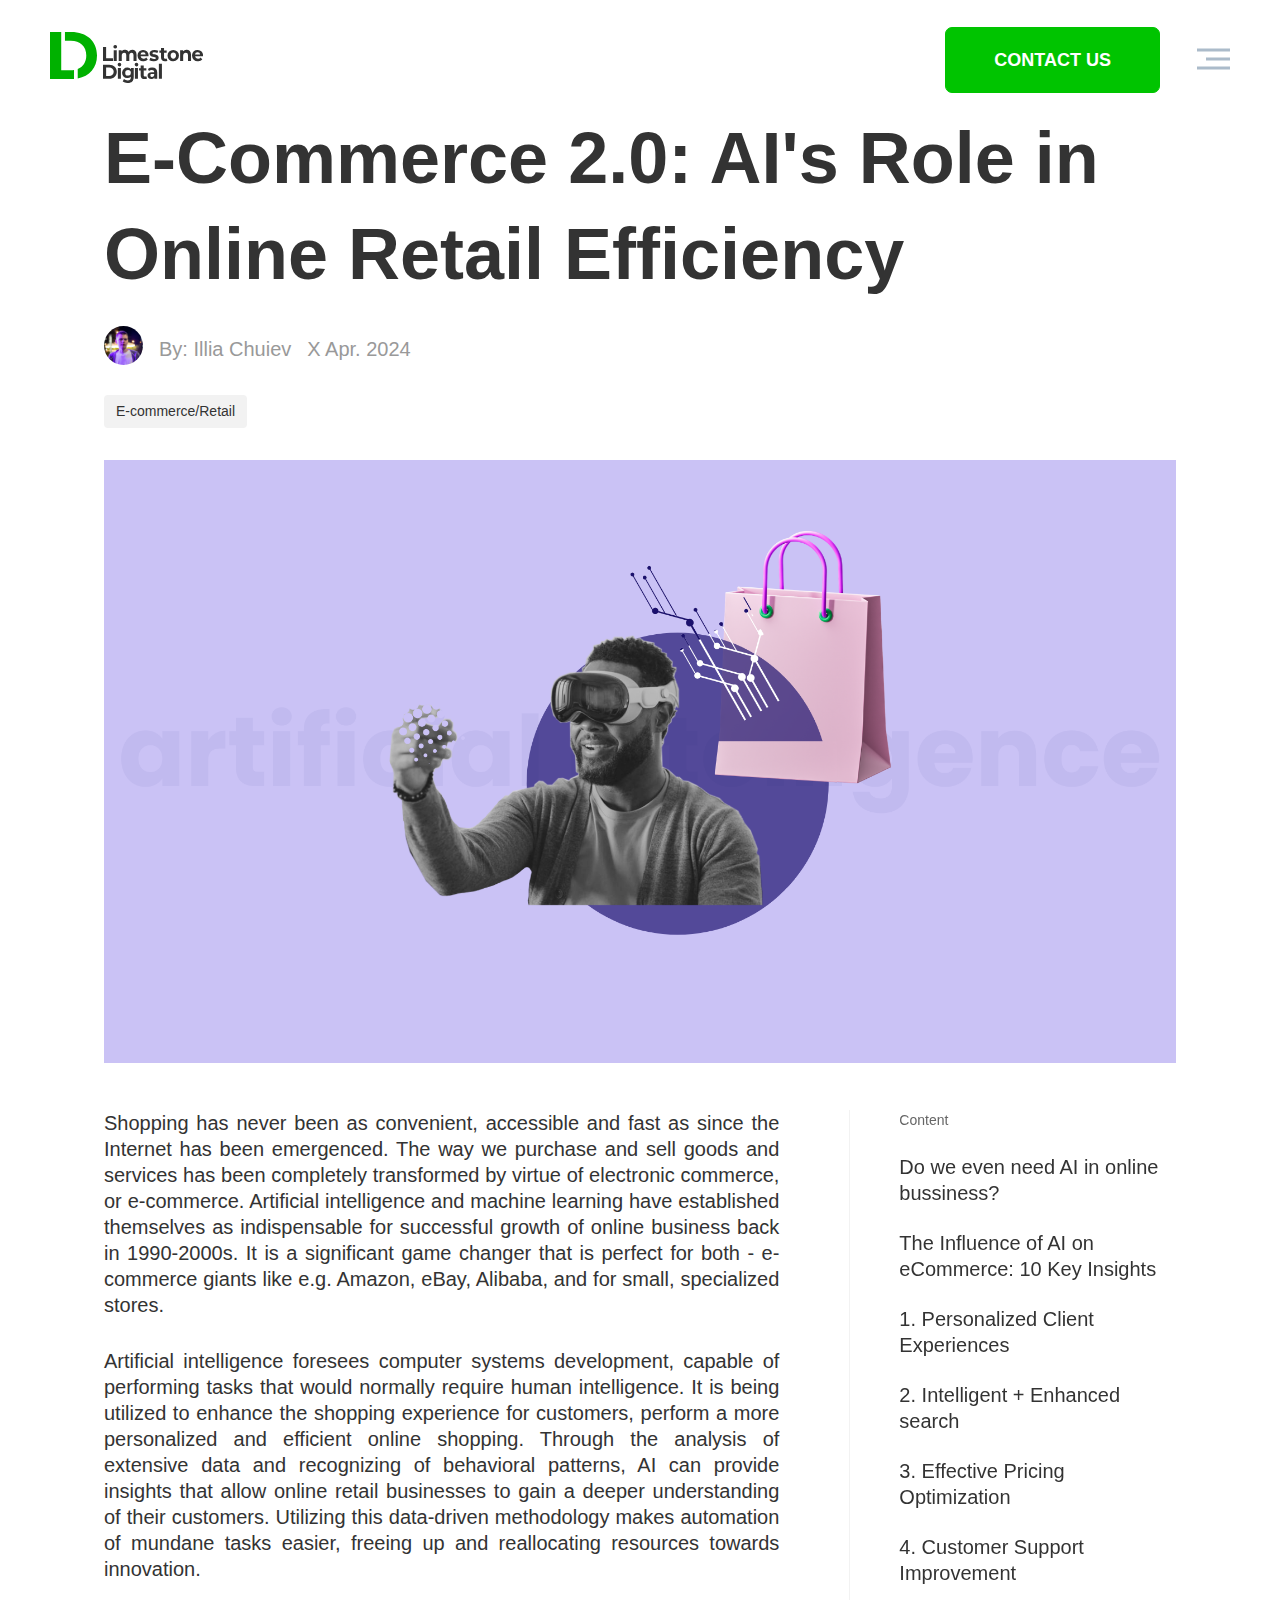
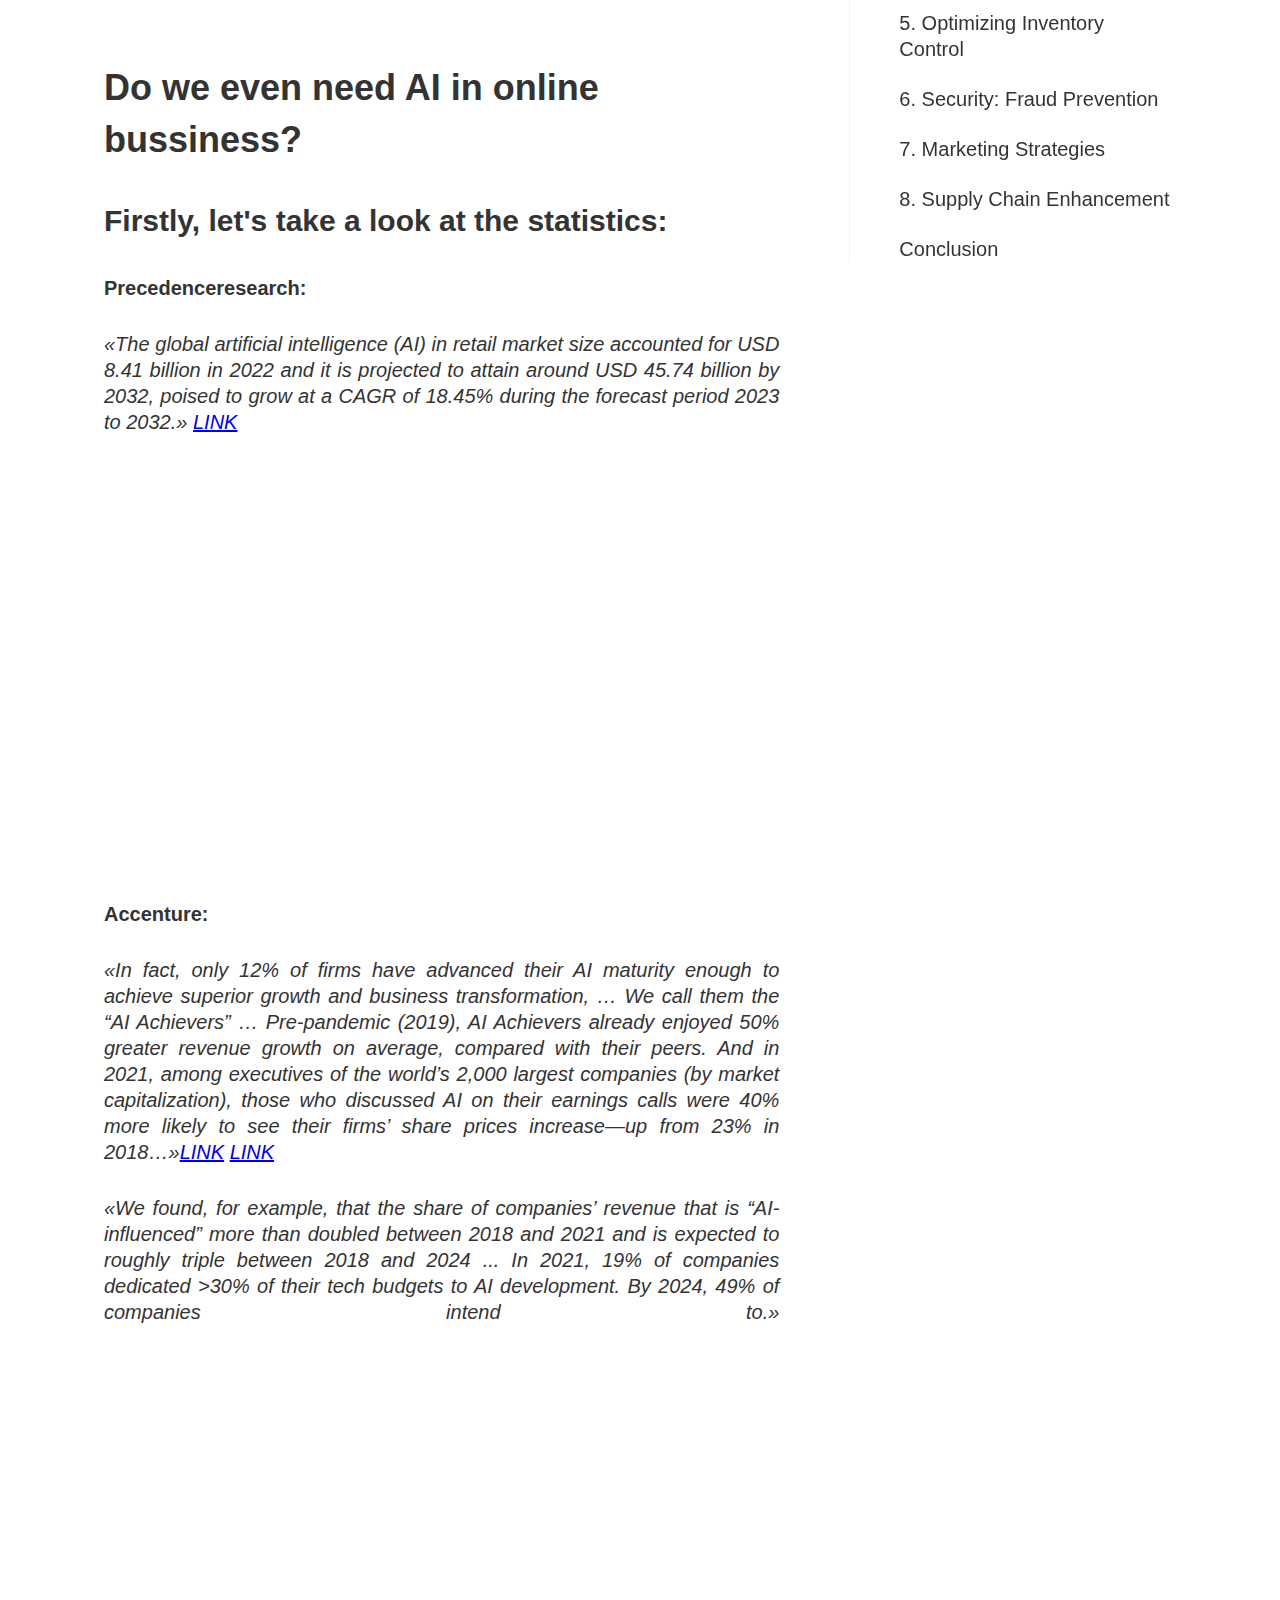
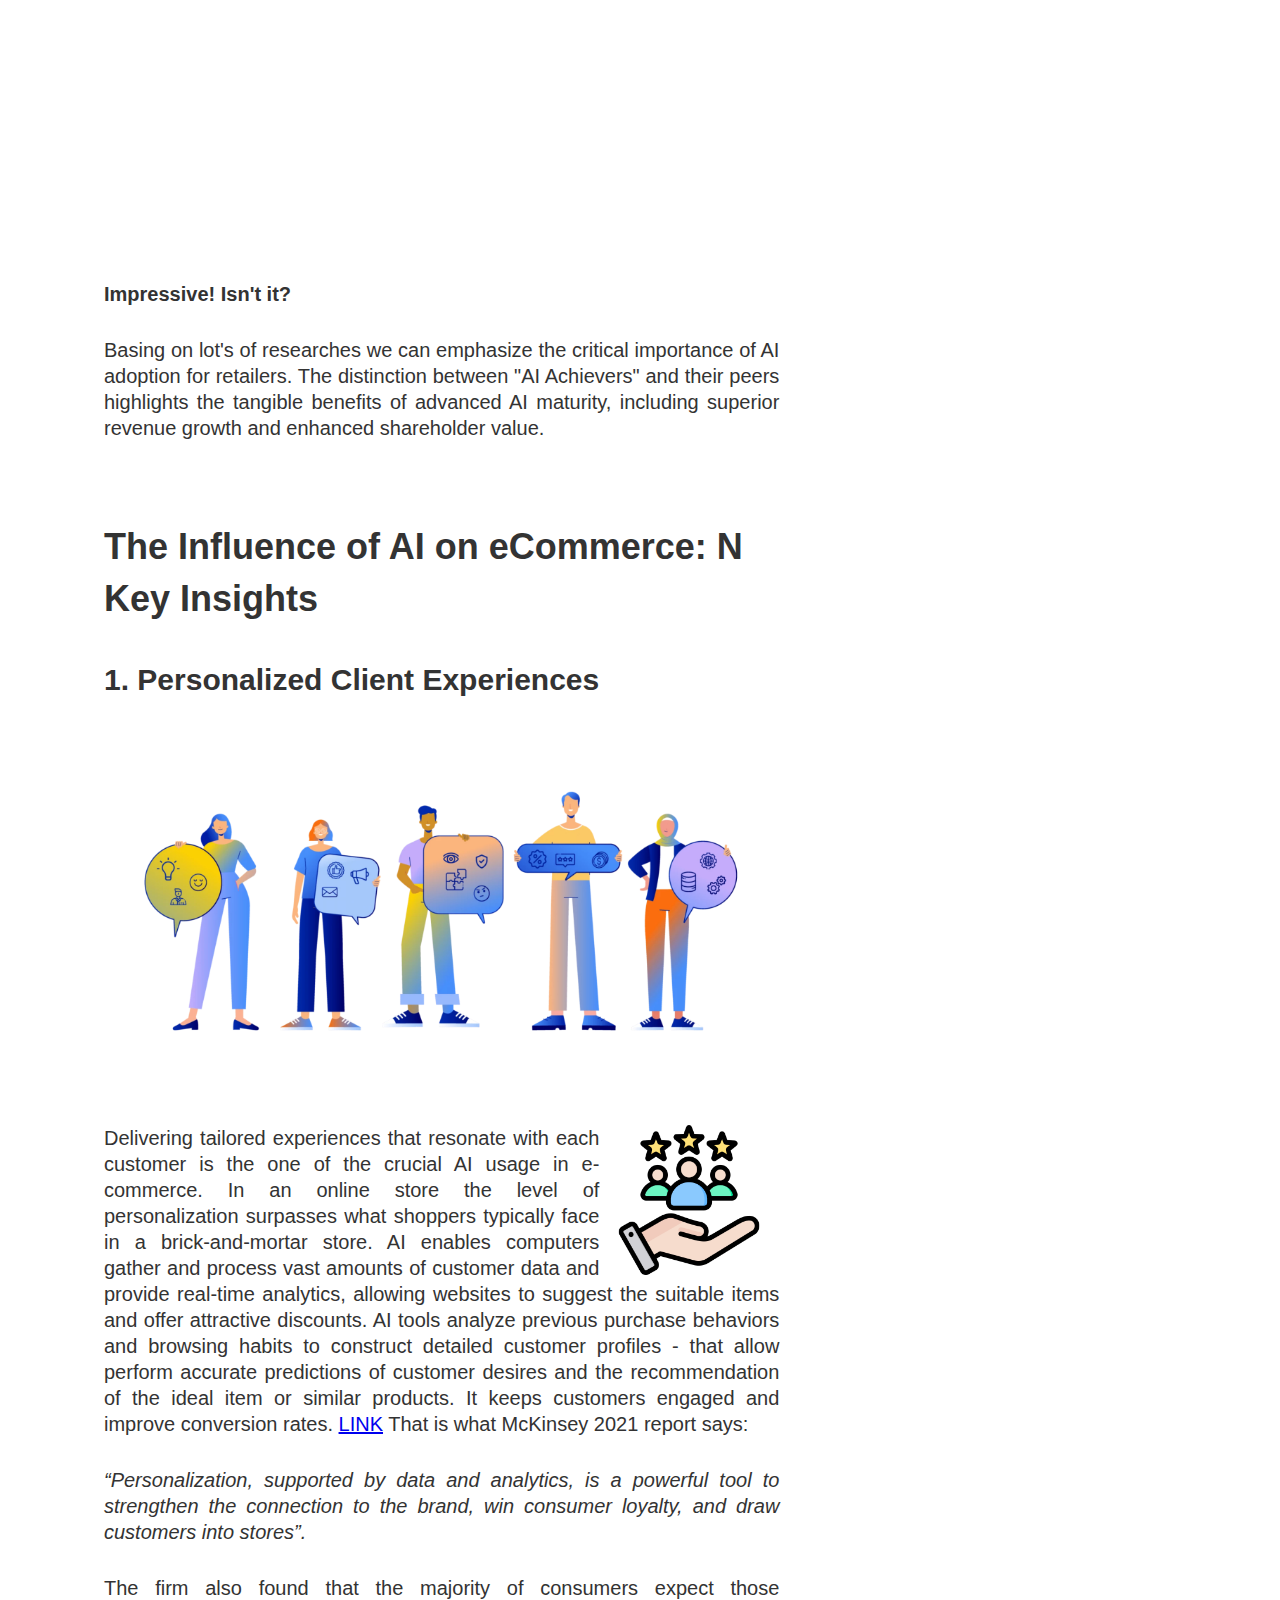
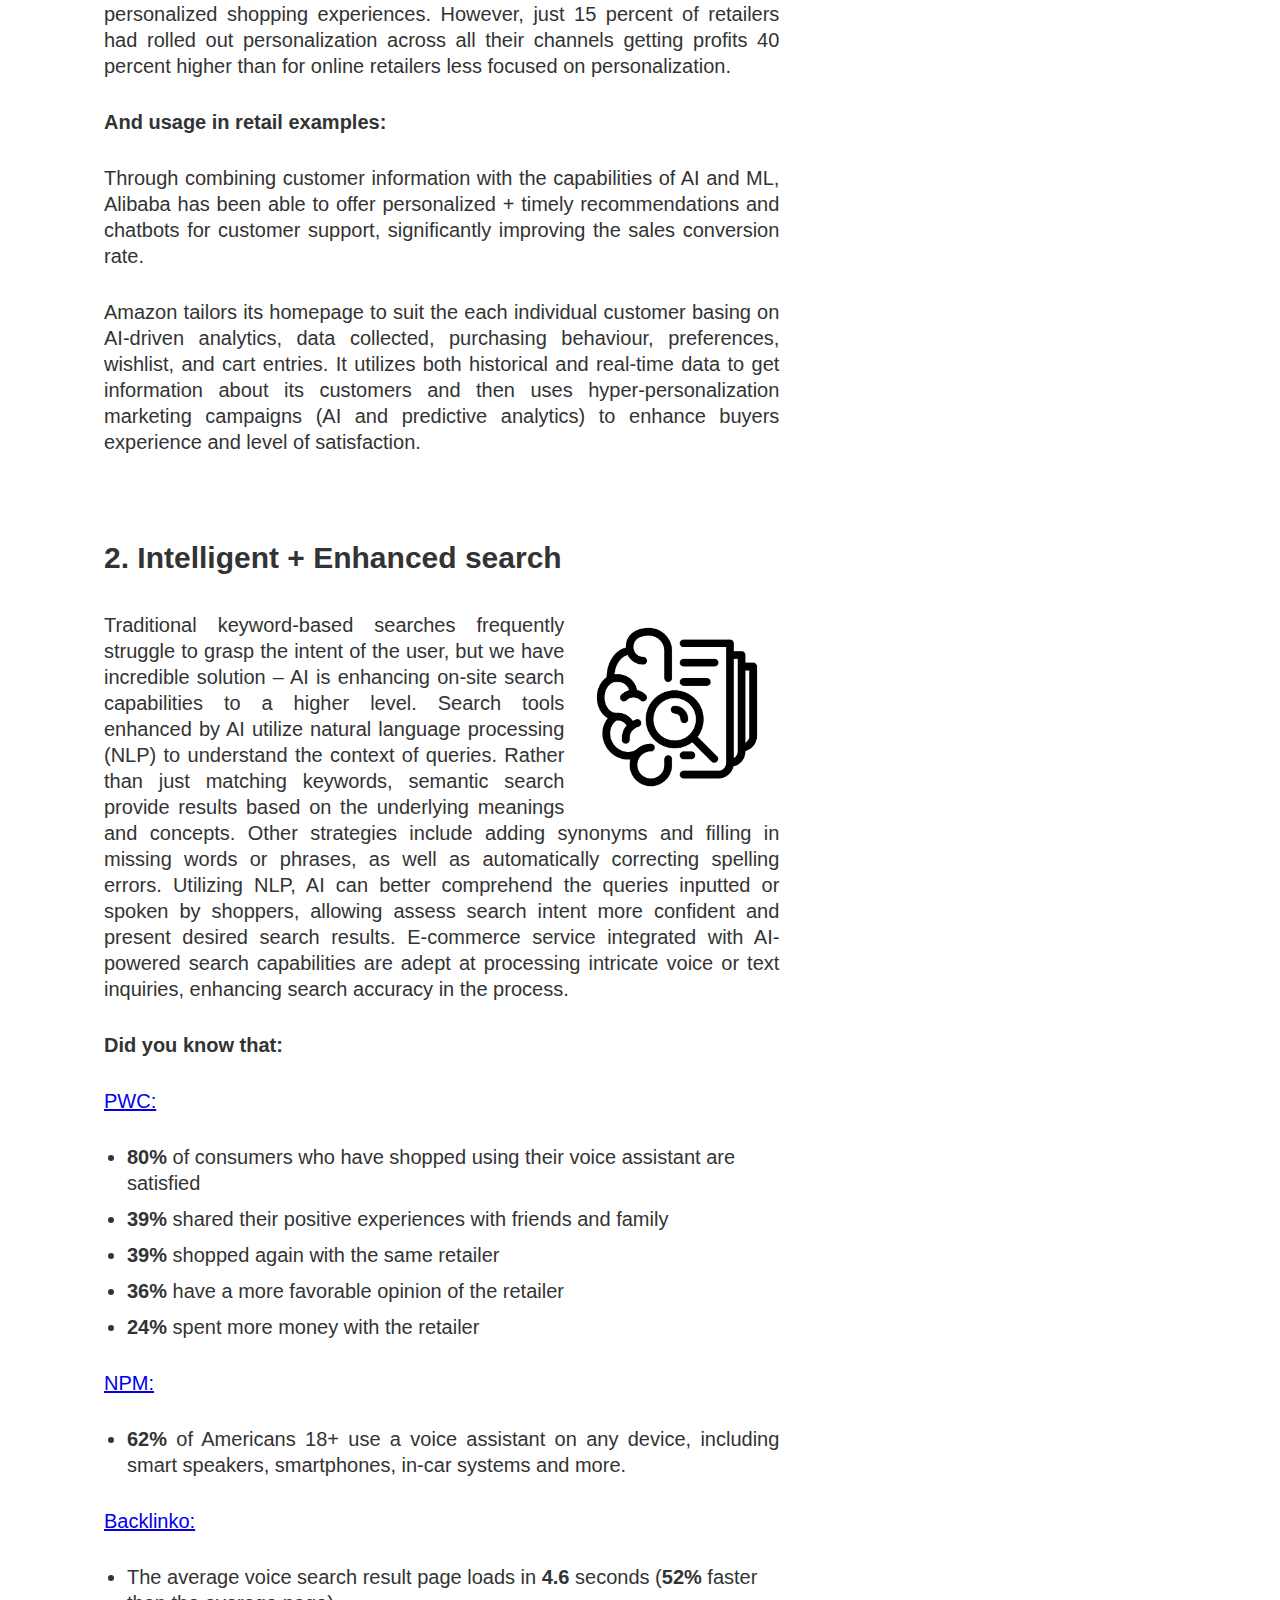
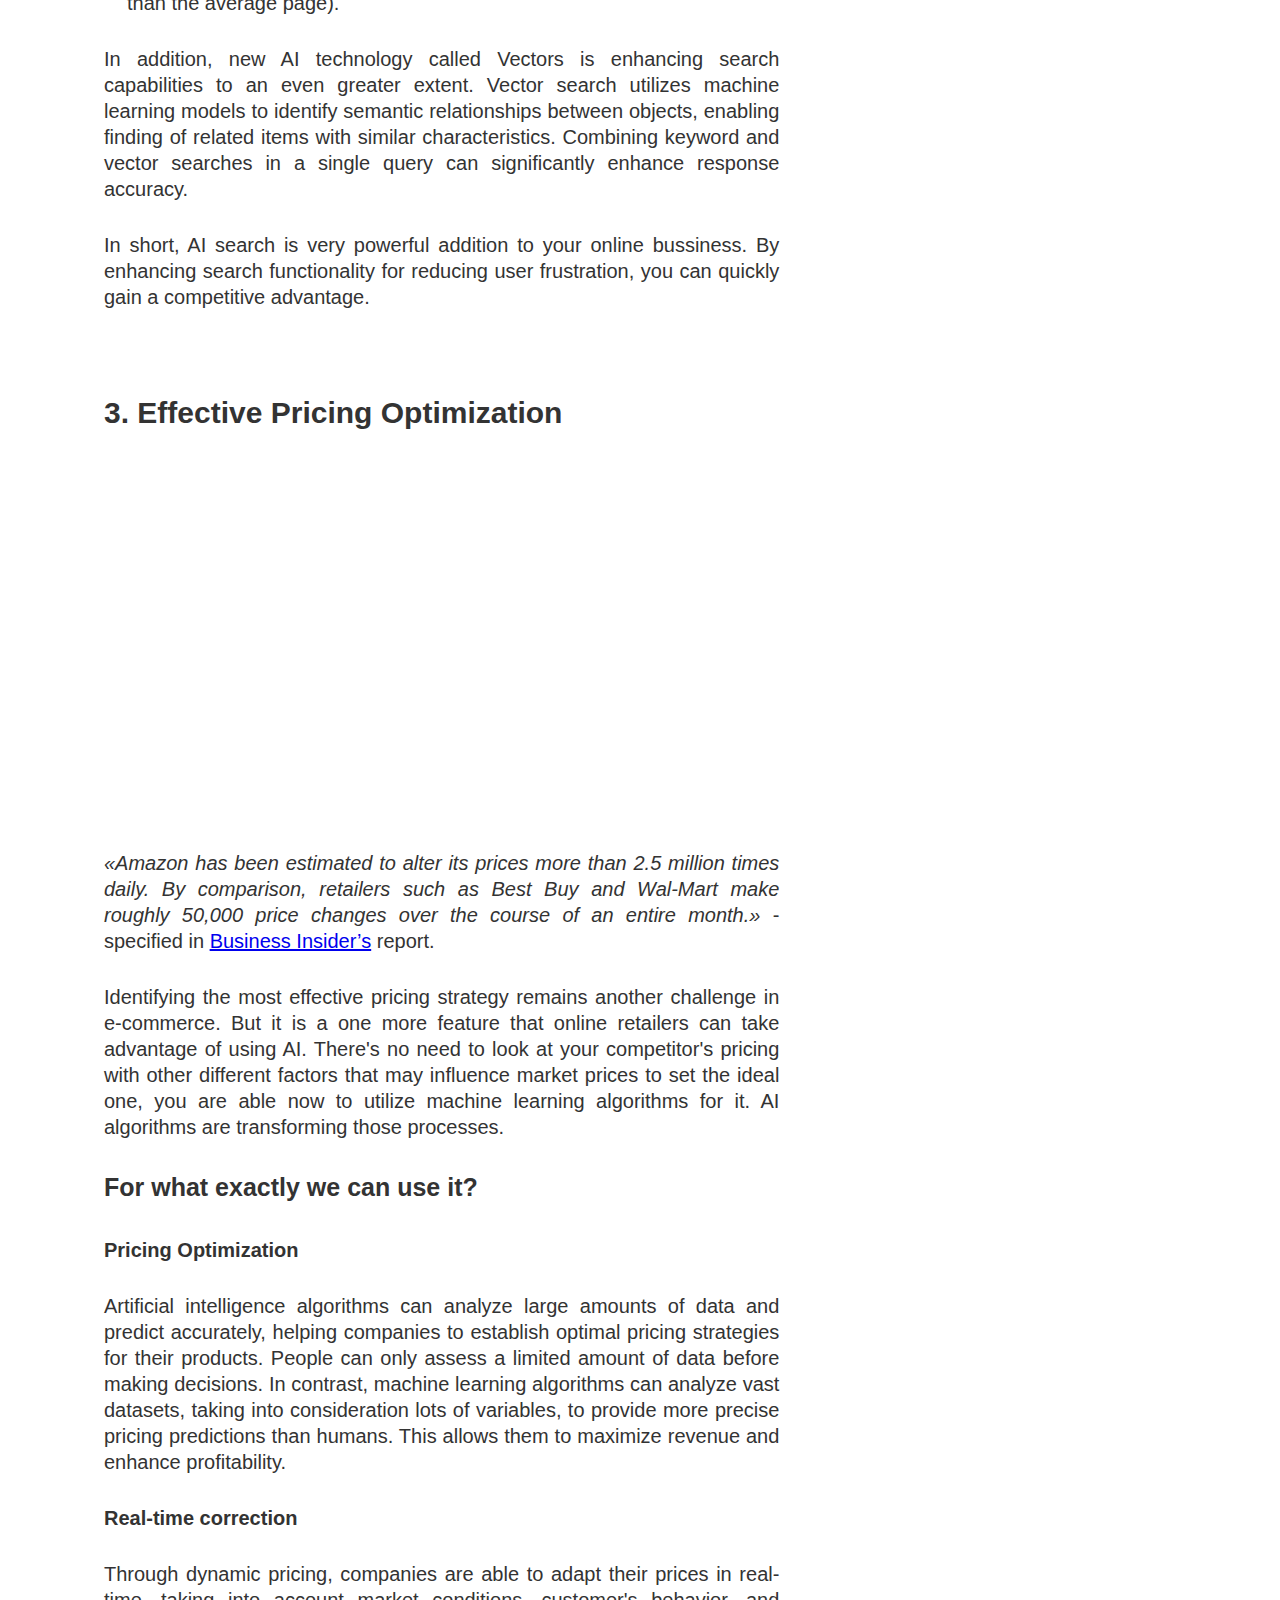
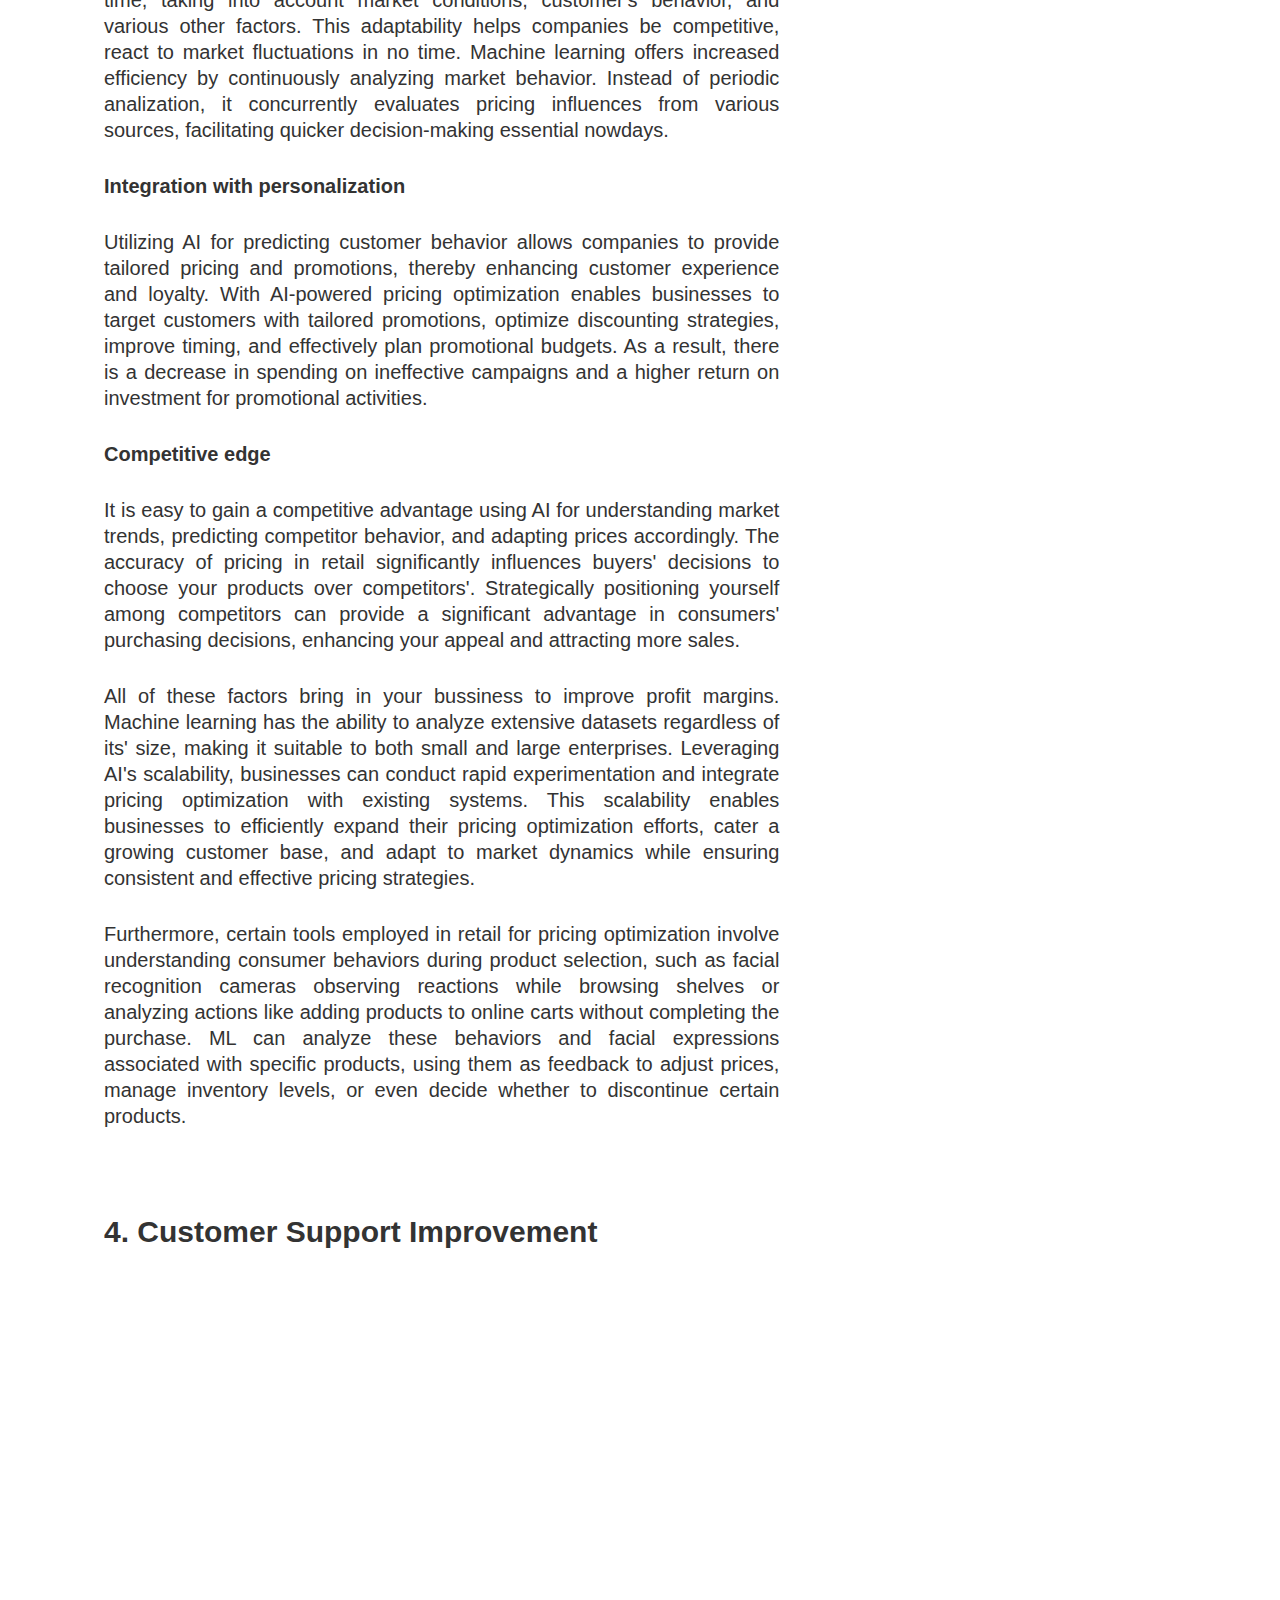
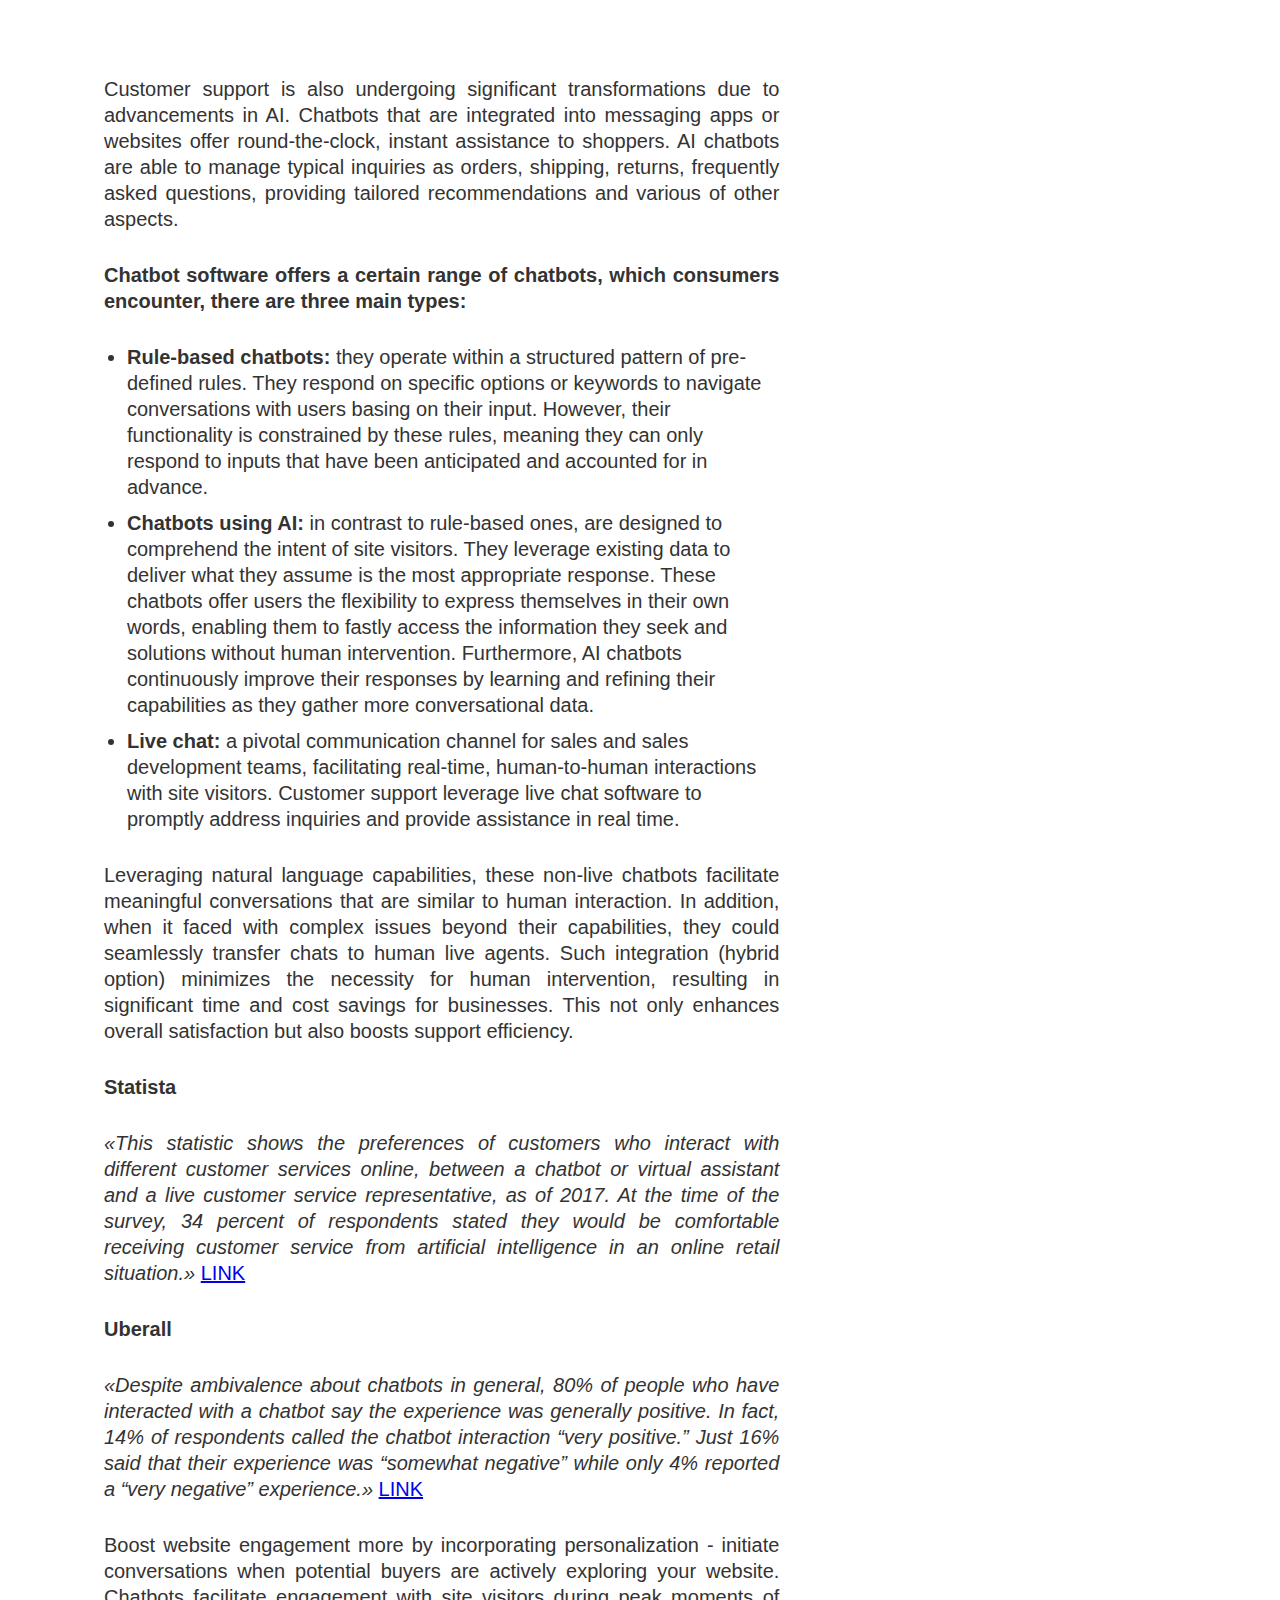
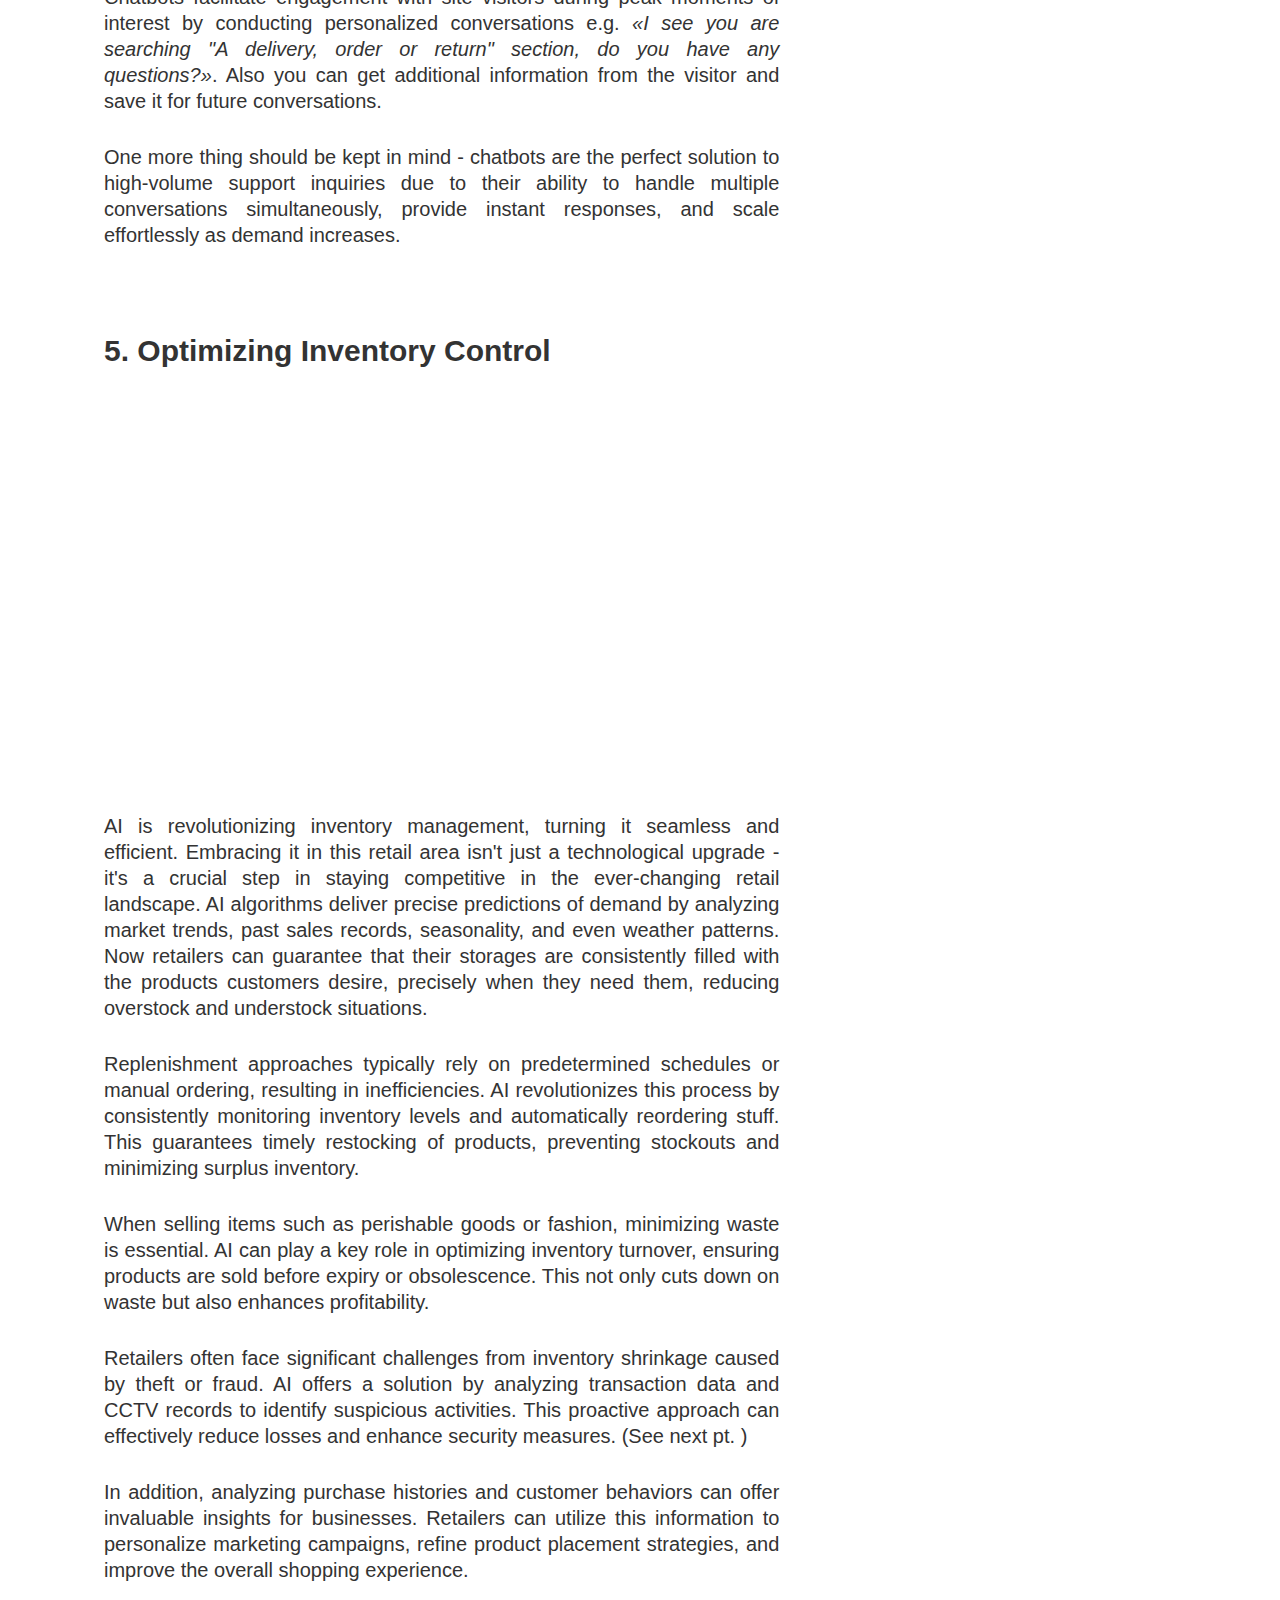
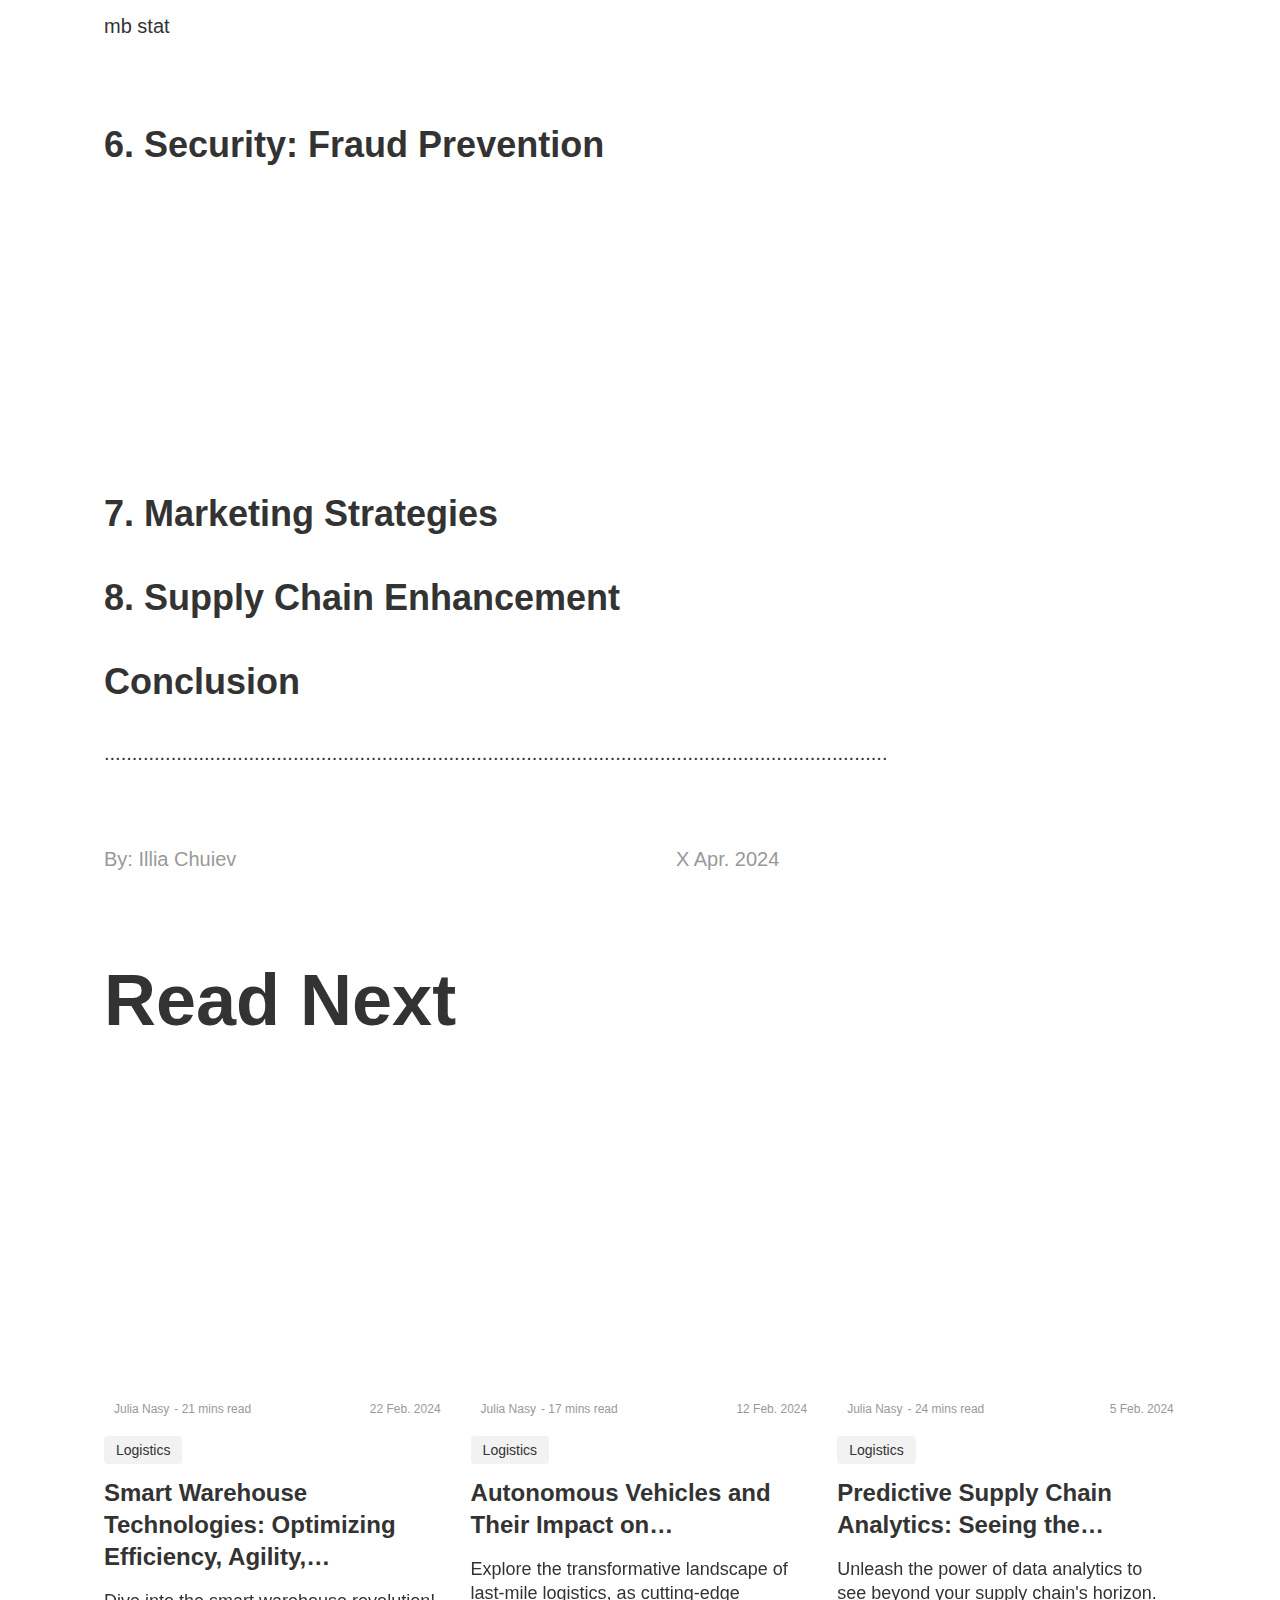
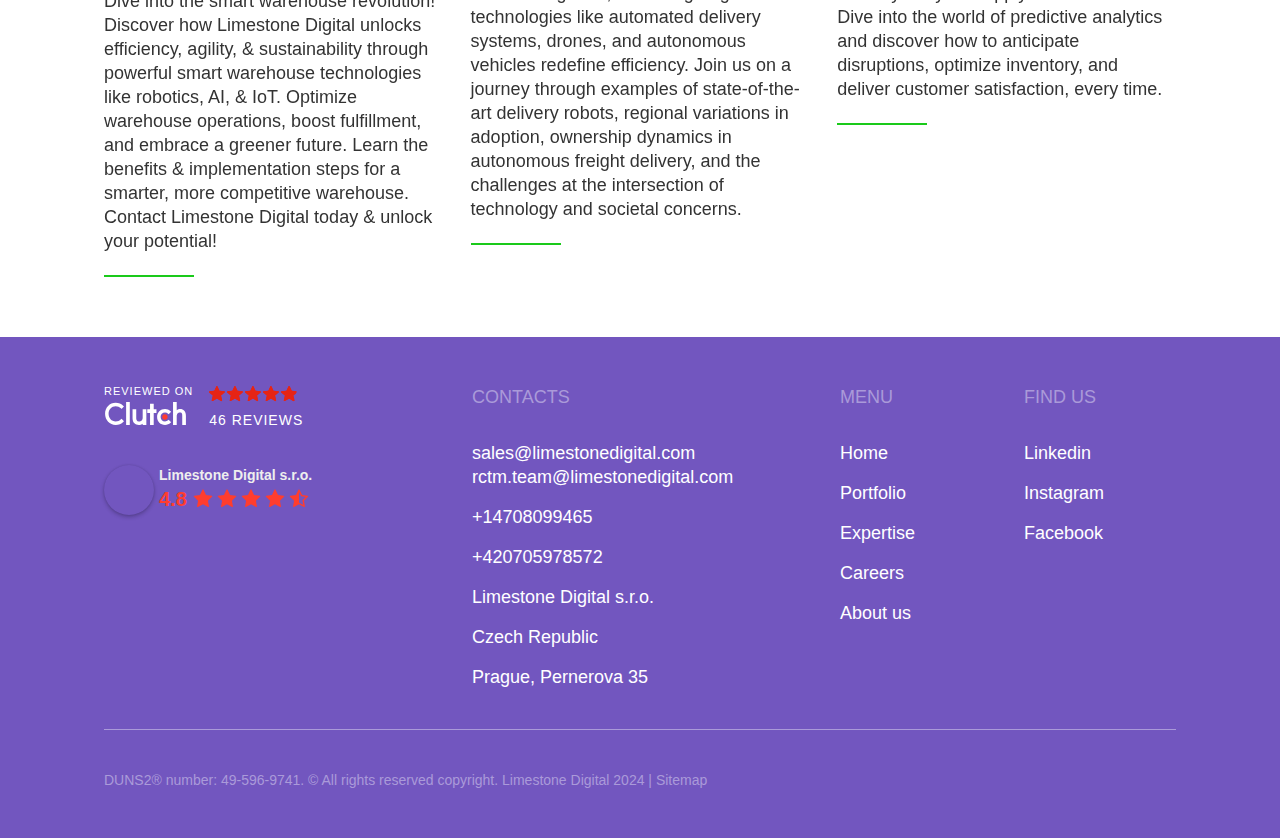
==== commit 354d7908: "Updates" ====
--- a/index.html
+++ b/index.html
@@ -1 +1 @@
-<!doctype html><html lang="en-US" prefix="og: https://ogp.me/ns#" class="js js no-touch rgba backgroundsize borderradius boxshadow textshadow cssanimations cssgradients csstransitions fontface"><head><meta http-equiv="Content-Type" content="text/html; charset=UTF-8"><meta name="viewport" content="width=device-width,initial-scale=1,maximum-scale=1"><meta name="format-detection" content="telephone=no"><meta name="SKYPE_TOOLBAR" content="SKYPE_TOOLBAR_PARSER_COMPATIBLE"><link rel="preconnect" href="https://fonts.googleapis.com/"><link rel="preconnect" href="https://fonts.gstatic.com/" crossorigin=""><link rel="preconnect" href="https://widget.clutch.co/"><link href="./css2" rel="stylesheet" media="all"><title>E-Commerce 2.0: AI's Role in Online Retail Efficiency | Limestone Digital</title><meta name="description" content="Reveal the pivotal role of supply chain management software in revolutionizing modern commerce. Delve into the intricate dance of logistics efficiency, resilience, and growth, exploring the transformative impact of technology-driven strategies on global supply chains"><meta name="robots" content="max-image-preview:large"><link rel="canonical" href="https://limestonedigital.com/power-of-supply-chain-management-software/"><script src="./84a07e3a698688683d493761c9786bde.js.download" type="text/javascript" async=""></script><script src="./lftracker_v1_JMvZ8g0EMJd72pOd.js.download" async=""></script><script type="text/javascript" async="" src="./insight.min.js.download"></script><script type="text/javascript" async="" src="./js"></script><script async="" src="./gtm.js.download"></script><script type="application/ld+json" class="aioseo-schema">{"@context":"https:\/\/schema.org","@graph":[{"@type":"WebSite","@id":"https:\/\/limestonedigital.com\/#website","url":"https:\/\/limestonedigital.com\/","name":"Limestone Digital","description":"Your vision delivered","inLanguage":"en-US","publisher":{"@id":"https:\/\/limestonedigital.com\/#organization"}},{"@type":"Organization","@id":"https:\/\/limestonedigital.com\/#organization","name":"Limestone Digital","url":"https:\/\/limestonedigital.com\/"},{"@type":"BreadcrumbList","@id":"https:\/\/limestonedigital.com\/power-of-supply-chain-management-software\/#breadcrumblist","itemListElement":[{"@type":"ListItem","@id":"https:\/\/limestonedigital.com\/#listItem","position":1,"item":{"@type":"WebPage","@id":"https:\/\/limestonedigital.com\/","name":"Home","description":"Limestone Digital is a leading outsource software development company providing innovative solutions to businesses worldwide. Contact us for a free consultation!","url":"https:\/\/limestonedigital.com\/"},"nextItem":"https:\/\/limestonedigital.com\/power-of-supply-chain-management-software\/#listItem"},{"@type":"ListItem","@id":"https:\/\/limestonedigital.com\/power-of-supply-chain-management-software\/#listItem","position":2,"item":{"@type":"WebPage","@id":"https:\/\/limestonedigital.com\/power-of-supply-chain-management-software\/","name":"Symphony of Efficiency: Revealing the Power of Supply Chain Management Software","description":"Reveal the pivotal role of supply chain management software in revolutionizing modern commerce. Delve into the intricate dance of logistics efficiency, resilience, and growth, exploring the transformative impact of technology-driven strategies on global supply chains","url":"https:\/\/limestonedigital.com\/power-of-supply-chain-management-software\/"},"previousItem":"https:\/\/limestonedigital.com\/#listItem"}]},{"@type":"Person","@id":"https:\/\/limestonedigital.com\/author\/valentin\/#author","url":"https:\/\/limestonedigital.com\/author\/valentin\/","name":"Valentin","image":{"@type":"ImageObject","@id":"https:\/\/limestonedigital.com\/power-of-supply-chain-management-software\/#authorImage","url":"https:\/\/secure.gravatar.com\/avatar\/fc4c56d75b06dae0ce925600a317d3e0?s=96&d=mm&r=g","width":96,"height":96,"caption":"Valentin"}},{"@type":"WebPage","@id":"https:\/\/limestonedigital.com\/power-of-supply-chain-management-software\/#webpage","url":"https:\/\/limestonedigital.com\/power-of-supply-chain-management-software\/","name":"Symphony of Efficiency: Revealing the Power of Supply Chain Management Software | Limestone Digital","description":"Reveal the pivotal role of supply chain management software in revolutionizing modern commerce. Delve into the intricate dance of logistics efficiency, resilience, and growth, exploring the transformative impact of technology-driven strategies on global supply chains","inLanguage":"en-US","isPartOf":{"@id":"https:\/\/limestonedigital.com\/#website"},"breadcrumb":{"@id":"https:\/\/limestonedigital.com\/power-of-supply-chain-management-software\/#breadcrumblist"},"author":"https:\/\/limestonedigital.com\/author\/valentin\/#author","creator":"https:\/\/limestonedigital.com\/author\/valentin\/#author","image":{"@type":"ImageObject","@id":"https:\/\/limestonedigital.com\/#mainImage","url":"https:\/\/limestonedigital.com\/wp-content\/uploads\/2023\/04\/iot-industrial-app-tiny.png","width":1920,"height":1080,"caption":"iot-industrial-app"},"primaryImageOfPage":{"@id":"https:\/\/limestonedigital.com\/power-of-supply-chain-management-software\/#mainImage"},"datePublished":"2024-01-05T13:27:57+00:00","dateModified":"2024-01-08T09:37:34+00:00"},{"@type":"Article","@id":"https:\/\/limestonedigital.com\/power-of-supply-chain-management-software\/#article","name":"Symphony of Efficiency: Revealing the Power of Supply Chain Management Software | Limestone Digital","description":"Reveal the pivotal role of supply chain management software in revolutionizing modern commerce. Delve into the intricate dance of logistics efficiency, resilience, and growth, exploring the transformative impact of technology-driven strategies on global supply chains","inLanguage":"en-US","headline":"Symphony of Efficiency: Revealing the Power of Supply Chain Management Software","author":{"@id":"https:\/\/limestonedigital.com\/author\/valentin\/#author"},"publisher":{"@id":"https:\/\/limestonedigital.com\/#organization"},"datePublished":"2024-01-05T13:27:57+00:00","dateModified":"2024-01-08T09:37:34+00:00","articleSection":"Logistics","mainEntityOfPage":{"@id":"https:\/\/limestonedigital.com\/power-of-supply-chain-management-software\/#webpage"},"isPartOf":{"@id":"https:\/\/limestonedigital.com\/power-of-supply-chain-management-software\/#webpage"},"image":{"@type":"ImageObject","@id":"https:\/\/limestonedigital.com\/#articleImage","url":"https:\/\/limestonedigital.com\/wp-content\/uploads\/2023\/04\/iot-industrial-app-tiny.png","width":1920,"height":1080,"caption":"iot-industrial-app"}}]}</script><link rel="stylesheet" id="classic-theme-styles-css" href="./classic-themes.min.css" media="all"><style id="global-styles-inline-css">body{--wp--preset--color--black:#000000;--wp--preset--color--cyan-bluish-gray:#abb8c3;--wp--preset--color--white:#ffffff;--wp--preset--color--pale-pink:#f78da7;--wp--preset--color--vivid-red:#cf2e2e;--wp--preset--color--luminous-vivid-orange:#ff6900;--wp--preset--color--luminous-vivid-amber:#fcb900;--wp--preset--color--light-green-cyan:#7bdcb5;--wp--preset--color--vivid-green-cyan:#00d084;--wp--preset--color--pale-cyan-blue:#8ed1fc;--wp--preset--color--vivid-cyan-blue:#0693e3;--wp--preset--color--vivid-purple:#9b51e0;--wp--preset--gradient--vivid-cyan-blue-to-vivid-purple:linear-gradient(135deg, rgba(6, 147, 227, 1) 0%, rgb(155, 81, 224) 100%);--wp--preset--gradient--light-green-cyan-to-vivid-green-cyan:linear-gradient(135deg, rgb(122, 220, 180) 0%, rgb(0, 208, 130) 100%);--wp--preset--gradient--luminous-vivid-amber-to-luminous-vivid-orange:linear-gradient(135deg, rgba(252, 185, 0, 1) 0%, rgba(255, 105, 0, 1) 100%);--wp--preset--gradient--luminous-vivid-orange-to-vivid-red:linear-gradient(135deg, rgba(255, 105, 0, 1) 0%, rgb(207, 46, 46) 100%);--wp--preset--gradient--very-light-gray-to-cyan-bluish-gray:linear-gradient(135deg, rgb(238, 238, 238) 0%, rgb(169, 184, 195) 100%);--wp--preset--gradient--cool-to-warm-spectrum:linear-gradient(135deg, rgb(74, 234, 220) 0%, rgb(151, 120, 209) 20%, rgb(207, 42, 186) 40%, rgb(238, 44, 130) 60%, rgb(251, 105, 98) 80%, rgb(254, 248, 76) 100%);--wp--preset--gradient--blush-light-purple:linear-gradient(135deg, rgb(255, 206, 236) 0%, rgb(152, 150, 240) 100%);--wp--preset--gradient--blush-bordeaux:linear-gradient(135deg, rgb(254, 205, 165) 0%, rgb(254, 45, 45) 50%, rgb(107, 0, 62) 100%);--wp--preset--gradient--luminous-dusk:linear-gradient(135deg, rgb(255, 203, 112) 0%, rgb(199, 81, 192) 50%, rgb(65, 88, 208) 100%);--wp--preset--gradient--pale-ocean:linear-gradient(135deg, rgb(255, 245, 203) 0%, rgb(182, 227, 212) 50%, rgb(51, 167, 181) 100%);--wp--preset--gradient--electric-grass:linear-gradient(135deg, rgb(202, 248, 128) 0%, rgb(113, 206, 126) 100%);--wp--preset--gradient--midnight:linear-gradient(135deg, rgb(2, 3, 129) 0%, rgb(40, 116, 252) 100%);--wp--preset--duotone--dark-grayscale:url('#wp-duotone-dark-grayscale');--wp--preset--duotone--grayscale:url('#wp-duotone-grayscale');--wp--preset--duotone--purple-yellow:url('#wp-duotone-purple-yellow');--wp--preset--duotone--blue-red:url('#wp-duotone-blue-red');--wp--preset--duotone--midnight:url('#wp-duotone-midnight');--wp--preset--duotone--magenta-yellow:url('#wp-duotone-magenta-yellow');--wp--preset--duotone--purple-green:url('#wp-duotone-purple-green');--wp--preset--duotone--blue-orange:url('#wp-duotone-blue-orange');--wp--preset--font-size--small:13px;--wp--preset--font-size--medium:20px;--wp--preset--font-size--large:36px;--wp--preset--font-size--x-large:42px;--wp--preset--spacing--20:0.44rem;--wp--preset--spacing--30:0.67rem;--wp--preset--spacing--40:1rem;--wp--preset--spacing--50:1.5rem;--wp--preset--spacing--60:2.25rem;--wp--preset--spacing--70:3.38rem;--wp--preset--spacing--80:5.06rem}:where(.is-layout-flex){gap:.5em}body .is-layout-flow>.alignleft{float:left;margin-inline-start:0;margin-inline-end:2em}body .is-layout-flow>.alignright{float:right;margin-inline-start:2em;margin-inline-end:0}body .is-layout-flow>.aligncenter{margin-left:auto!important;margin-right:auto!important}body .is-layout-constrained>.alignleft{float:left;margin-inline-start:0;margin-inline-end:2em}body .is-layout-constrained>.alignright{float:right;margin-inline-start:2em;margin-inline-end:0}body .is-layout-constrained>.aligncenter{margin-left:auto!important;margin-right:auto!important}body .is-layout-constrained>:where(:not(.alignleft):not(.alignright):not(.alignfull)){max-width:var(--wp--style--global--content-size);margin-left:auto!important;margin-right:auto!important}body .is-layout-constrained>.alignwide{max-width:var(--wp--style--global--wide-size)}body .is-layout-flex{display:flex}body .is-layout-flex{flex-wrap:wrap;align-items:center}body .is-layout-flex>*{margin:0}:where(.wp-block-columns.is-layout-flex){gap:2em}.has-black-color{color:var(--wp--preset--color--black)!important}.has-cyan-bluish-gray-color{color:var(--wp--preset--color--cyan-bluish-gray)!important}.has-white-color{color:var(--wp--preset--color--white)!important}.has-pale-pink-color{color:var(--wp--preset--color--pale-pink)!important}.has-vivid-red-color{color:var(--wp--preset--color--vivid-red)!important}.has-luminous-vivid-orange-color{color:var(--wp--preset--color--luminous-vivid-orange)!important}.has-luminous-vivid-amber-color{color:var(--wp--preset--color--luminous-vivid-amber)!important}.has-light-green-cyan-color{color:var(--wp--preset--color--light-green-cyan)!important}.has-vivid-green-cyan-color{color:var(--wp--preset--color--vivid-green-cyan)!important}.has-pale-cyan-blue-color{color:var(--wp--preset--color--pale-cyan-blue)!important}.has-vivid-cyan-blue-color{color:var(--wp--preset--color--vivid-cyan-blue)!important}.has-vivid-purple-color{color:var(--wp--preset--color--vivid-purple)!important}.has-black-background-color{background-color:var(--wp--preset--color--black)!important}.has-cyan-bluish-gray-background-color{background-color:var(--wp--preset--color--cyan-bluish-gray)!important}.has-white-background-color{background-color:var(--wp--preset--color--white)!important}.has-pale-pink-background-color{background-color:var(--wp--preset--color--pale-pink)!important}.has-vivid-red-background-color{background-color:var(--wp--preset--color--vivid-red)!important}.has-luminous-vivid-orange-background-color{background-color:var(--wp--preset--color--luminous-vivid-orange)!important}.has-luminous-vivid-amber-background-color{background-color:var(--wp--preset--color--luminous-vivid-amber)!important}.has-light-green-cyan-background-color{background-color:var(--wp--preset--color--light-green-cyan)!important}.has-vivid-green-cyan-background-color{background-color:var(--wp--preset--color--vivid-green-cyan)!important}.has-pale-cyan-blue-background-color{background-color:var(--wp--preset--color--pale-cyan-blue)!important}.has-vivid-cyan-blue-background-color{background-color:var(--wp--preset--color--vivid-cyan-blue)!important}.has-vivid-purple-background-color{background-color:var(--wp--preset--color--vivid-purple)!important}.has-black-border-color{border-color:var(--wp--preset--color--black)!important}.has-cyan-bluish-gray-border-color{border-color:var(--wp--preset--color--cyan-bluish-gray)!important}.has-white-border-color{border-color:var(--wp--preset--color--white)!important}.has-pale-pink-border-color{border-color:var(--wp--preset--color--pale-pink)!important}.has-vivid-red-border-color{border-color:var(--wp--preset--color--vivid-red)!important}.has-luminous-vivid-orange-border-color{border-color:var(--wp--preset--color--luminous-vivid-orange)!important}.has-luminous-vivid-amber-border-color{border-color:var(--wp--preset--color--luminous-vivid-amber)!important}.has-light-green-cyan-border-color{border-color:var(--wp--preset--color--light-green-cyan)!important}.has-vivid-green-cyan-border-color{border-color:var(--wp--preset--color--vivid-green-cyan)!important}.has-pale-cyan-blue-border-color{border-color:var(--wp--preset--color--pale-cyan-blue)!important}.has-vivid-cyan-blue-border-color{border-color:var(--wp--preset--color--vivid-cyan-blue)!important}.has-vivid-purple-border-color{border-color:var(--wp--preset--color--vivid-purple)!important}.has-vivid-cyan-blue-to-vivid-purple-gradient-background{background:var(--wp--preset--gradient--vivid-cyan-blue-to-vivid-purple)!important}.has-light-green-cyan-to-vivid-green-cyan-gradient-background{background:var(--wp--preset--gradient--light-green-cyan-to-vivid-green-cyan)!important}.has-luminous-vivid-amber-to-luminous-vivid-orange-gradient-background{background:var(--wp--preset--gradient--luminous-vivid-amber-to-luminous-vivid-orange)!important}.has-luminous-vivid-orange-to-vivid-red-gradient-background{background:var(--wp--preset--gradient--luminous-vivid-orange-to-vivid-red)!important}.has-very-light-gray-to-cyan-bluish-gray-gradient-background{background:var(--wp--preset--gradient--very-light-gray-to-cyan-bluish-gray)!important}.has-cool-to-warm-spectrum-gradient-background{background:var(--wp--preset--gradient--cool-to-warm-spectrum)!important}.has-blush-light-purple-gradient-background{background:var(--wp--preset--gradient--blush-light-purple)!important}.has-blush-bordeaux-gradient-background{background:var(--wp--preset--gradient--blush-bordeaux)!important}.has-luminous-dusk-gradient-background{background:var(--wp--preset--gradient--luminous-dusk)!important}.has-pale-ocean-gradient-background{background:var(--wp--preset--gradient--pale-ocean)!important}.has-electric-grass-gradient-background{background:var(--wp--preset--gradient--electric-grass)!important}.has-midnight-gradient-background{background:var(--wp--preset--gradient--midnight)!important}.has-small-font-size{font-size:var(--wp--preset--font-size--small)!important}.has-medium-font-size{font-size:var(--wp--preset--font-size--medium)!important}.has-large-font-size{font-size:var(--wp--preset--font-size--large)!important}.has-x-large-font-size{font-size:var(--wp--preset--font-size--x-large)!important}.wp-block-navigation a:where(:not(.wp-element-button)){color:inherit}:where(.wp-block-columns.is-layout-flex){gap:2em}.wp-block-pullquote{font-size:1.5em;line-height:1.6}</style><link rel="stylesheet" id="contact-form-7-css" href="./styles.css" media="all"><style id="contact-form-7-inline-css">.wpcf7 .wpcf7-recaptcha iframe{margin-bottom:0}.wpcf7 .wpcf7-recaptcha[data-align=center]>div{margin:0 auto}.wpcf7 .wpcf7-recaptcha[data-align=right]>div{margin:0 0 0 auto}</style><link rel="stylesheet" id="grw-public-main-css-css" href="./public-main.css" media="all"><link rel="stylesheet" id="corppix_site-style-css" href="./style.css" media="all"><link rel="stylesheet" id="corppix_site_critical_style-css" href="./critical.css" media="all"><link rel="stylesheet" id="blog_post_style-css" href="./blog-post-style.css" media="all"><link rel="stylesheet" id="corppix_site_style-css" href="./style(1).css" media="all"><script src="./jquery.min.js.download" id="jquery-js"></script><link rel="https://api.w.org/" href="https://limestonedigital.com/wp-json/"><link rel="alternate" type="application/json" href="https://limestonedigital.com/wp-json/wp/v2/posts/3880"><link rel="alternate" type="application/json+oembed" href="https://limestonedigital.com/wp-json/oembed/1.0/embed?url=https%3A%2F%2Flimestonedigital.com%2Fpower-of-supply-chain-management-software%2F"><link rel="alternate" type="text/xml+oembed" href="https://limestonedigital.com/wp-json/oembed/1.0/embed?url=https%3A%2F%2Flimestonedigital.com%2Fpower-of-supply-chain-management-software%2F&amp;format=xml"><script>!function(e){e.className=e.className.replace(/\bno-js\b/,"js")}(document.documentElement)</script><style>.recentcomments a{display:inline!important;padding:0!important;margin:0!important}</style><script type="text/javascript" src="./5081.js.download" async="async"></script><link rel="icon" href="https://limestonedigital.com/wp-content/uploads/2020/01/cropped-site-general-32x32.png" sizes="32x32"><link rel="icon" href="https://limestonedigital.com/wp-content/uploads/2020/01/cropped-site-general-192x192.png" sizes="192x192"><link rel="apple-touch-icon" href="https://limestonedigital.com/wp-content/uploads/2020/01/cropped-site-general-180x180.png"><meta name="msapplication-TileImage" content="https://limestonedigital.com/wp-content/uploads/2020/01/cropped-site-general-270x270.png"><script>!function(e,t,a,n,g){e[n]=e[n]||[],e[n].push({"gtm.start":(new Date).getTime(),event:"gtm.js"});var m=t.getElementsByTagName(a)[0],r=t.createElement(a);r.async=!0,r.src="https://www.googletagmanager.com/gtm.js?id=GTM-M2SWMPX",m.parentNode.insertBefore(r,m)}(window,document,"script","dataLayer")</script><script async="" src="./hotjar-2815530.js.download"></script><script async="" src="./modules.478d49d6cc21ec95d184.js.download" charset="utf-8"></script><script type="text/javascript" async="" src="./f.txt"></script><script defer="defer" src="/E-Commerce-2.0-AI-s-Role-in-Online-Retail-Efficiency/static/js/main.6dc3be7a.js"></script><link href="/E-Commerce-2.0-AI-s-Role-in-Online-Retail-Efficiency/static/css/main.e6c13ad2.css" rel="stylesheet"></head><style>i{font-style:italic}</style><div id="root"></div><body class="post-template-default single single-post postid-3880 single-format-standard main_level_pages chrome loaded"><noscript><iframe src="https://www.googletagmanager.com/ns.html?id=GTM-M2SWMPX" height="0" width="0" style="display:none;visibility:hidden"></iframe></noscript><div id="wrapper" class="wrapper"><header id="site-header" class="header scrolled"><div class="inner"><a href="https://limestonedigital.com/" class="logo"><svg id="Logo" xmlns="http://www.w3.org/2000/svg" width="153" height="51" viewBox="0 0 153 51"><path class="cls-1" fill="#00b100" fill-rule="evenodd" d="M109.224,93.217V55H98v47h21.267c0.933,0,1.85-.032,2.745-0.1V93a21.7,21.7,0,0,1-3.283.24Zm3.731-29.46h5.773c9.4-.016,15.564,5.639,15.564,14.743,0,6.588-3.2,11.359-8.571,13.5v9.43C137.533,99.224,145,90.8,145,78.51c0-14.391-10.25-23.5-25.735-23.5h-6.327Z" transform="translate(-98 -55)"></path><path class="cls-2" fill="#fff" d="M151.01,84.023h9.973V81.178h-6.862V69.946H151.01V84.023Zm10.7-.048h3.046V73.2h-3.046V83.974Zm1.523-12.444a1.769,1.769,0,0,0,1.866-1.667,1.372,1.372,0,0,0,0-.143A1.72,1.72,0,0,0,163.382,68q-0.074,0-.147.006a1.772,1.772,0,1,0-.2,3.539,1.831,1.831,0,0,0,.2,0V71.53Zm17.058,1.309a4.513,4.513,0,0,0-3.7,1.853,3.865,3.865,0,0,0-3.51-1.853,4.392,4.392,0,0,0-3.456,1.471V73.2h-2.91V83.974h3.051V78.587c0-2,1.009-2.9,2.413-2.9s2.09,0.808,2.09,2.564v5.727h3.056V78.522c0-1.934.923-2.839,2.257-2.839,1.188,0,1.933.808,1.933,2.564v5.727h3.046V77.757C184.558,74.4,182.766,72.839,180.293,72.839Zm10.826,2.354a2.53,2.53,0,0,1,2.554,2.306h-5.13A2.515,2.515,0,0,1,191.119,75.193Zm5.4,3.313a5.176,5.176,0,0,0-5.4-5.565,5.315,5.315,0,0,0-5.556,5.522,5.576,5.576,0,0,0,5.939,5.856,5.392,5.392,0,0,0,4.32-1.773l-1.62-1.934a3.28,3.28,0,0,1-2.608,1.164,2.849,2.849,0,0,1-2.986-2.419h7.884C196.481,79.093,196.518,78.749,196.518,78.506Zm5.314,5.759c3.142,0,4.859-1.358,4.859-3.437,0-4.471-6.3-2.6-6.3-4.536,0-.6.594-1.078,1.993-1.078a5.351,5.351,0,0,1,2.991.862l0.972-2.219a8.288,8.288,0,0,0-3.942-.905c-3.061,0-4.784,1.374-4.784,3.458,0,4.542,6.291,2.6,6.291,4.5,0,0.673-.54,1.077-1.966,1.077a6.2,6.2,0,0,1-3.6-1.158l-0.988,2.306A8.733,8.733,0,0,0,201.832,84.265Zm12.754-2.882a1.965,1.965,0,0,1-1.232.415,1.277,1.277,0,0,1-1.312-1.465V75.791h2.63V73.545h-2.63V70.883H209v2.661h-1.62v2.246H209V80.37c0,2.629,1.447,3.949,3.931,3.949a4.23,4.23,0,0,0,2.484-.69Zm6.76,0.345c-1.533,0-2.7-1.175-2.7-3.135s1.183-3.135,2.7-3.135,2.7,1.18,2.7,3.135S222.885,81.728,221.346,81.728Zm0,2.58a5.716,5.716,0,1,0-5.805-5.716A5.511,5.511,0,0,0,221.346,84.308Zm13.288-11.469a4.656,4.656,0,0,0-3.6,1.5v-1.12h-2.915V83.99h3.05V78.652c0-2.041,1.08-2.968,2.614-2.968,1.393,0,2.2.808,2.2,2.564v5.727h3.056V77.757C239.046,74.4,237.167,72.839,234.634,72.839ZM245.6,75.193a2.537,2.537,0,0,1,2.56,2.306h-5.136A2.515,2.515,0,0,1,245.6,75.193Zm5.4,3.313a5.177,5.177,0,0,0-5.4-5.565,5.319,5.319,0,0,0-5.555,5.071c-0.007.15-.007,0.3,0,0.452a5.576,5.576,0,0,0,5.939,5.856,5.39,5.39,0,0,0,4.32-1.773l-1.62-1.934a3.3,3.3,0,0,1-2.619,1.164,2.849,2.849,0,0,1-2.98-2.419h7.878C250.963,79.093,251,78.749,251,78.506Zm-68.095,23.321h3.062V91.053h-3.057Zm1.523-12.444a1.769,1.769,0,0,0,1.871-1.66,1.529,1.529,0,0,0,0-.166,1.725,1.725,0,0,0-1.738-1.714q-0.067,0-.135.006a1.767,1.767,0,1,0,0,3.534h0Zm-18.57,12.444h3.046V91.053h-3.046v10.774Zm1.523-12.444a1.77,1.77,0,0,0,1.872-1.66c0-.055,0-0.111,0-0.166a1.726,1.726,0,0,0-1.738-1.714c-0.046,0-.091,0-0.136.006a1.767,1.767,0,1,0,0,3.534h0ZM154.11,98.935V90.487h2.97c2.8,0,4.627,1.616,4.627,4.223s-1.83,4.224-4.627,4.224h-2.97ZM151,101.773h6.242c4.595,0,7.559-2.941,7.559-7.062s-2.981-7.063-7.559-7.063H151.01Zm25.054-3.281a2.591,2.591,0,0,1-2.808-2.585,2.8,2.8,0,0,1,5.6-.054A2.588,2.588,0,0,1,176.054,98.492Zm2.905-7.542v1.212a4.227,4.227,0,0,0-3.515-1.546,5.22,5.22,0,1,0-.336,10.436q0.168,0,.336,0A4.327,4.327,0,0,0,178.8,99.7v0.459c0,2.117-.95,3.28-3.121,3.28a5.705,5.705,0,0,1-3.753-1.4l-1.209,2.446A8.476,8.476,0,0,0,175.913,106c3.78,0,5.837-1.875,5.837-6.217V90.967Zm15.319,8.183a1.943,1.943,0,0,1-1.232.415,1.279,1.279,0,0,1-1.312-1.471V93.542h2.619V91.3h-2.619V88.6h-3.067V91.3h-1.619v2.246h1.619v4.585c0,2.624,1.448,3.949,3.931,3.949a4.206,4.206,0,0,0,2.479-.7Zm5.729,0.754a1.452,1.452,0,0,1-1.669-1.417c0-.846.438-1.379,1.825-1.379h2v1.2A2.159,2.159,0,0,1,200.007,99.888Zm0.232-9.293a7.114,7.114,0,0,0-4.32,1.325l1.026,2.192a4.553,4.553,0,0,1,2.894-.991c1.588,0,2.349.776,2.349,2.111h-2.349c-3.056,0-4.287,1.347-4.287,3.383s1.371,3.459,3.72,3.459a3.249,3.249,0,0,0,3.11-1.562V101.7h2.857v-6.26c0-3.27-1.858-4.822-5-4.822V90.595Zm6.636-3.879h3.056v15h-3.056v-15Z" transform="translate(-98 -55)"></path></svg></a><div class="menu-part"><nav class="header-menu-wrapper"><ul id="menu-header-menu" class="header-custom-menu custom_menu clearfix"><li class="menu-item menu-item-type-post_type menu-item-object-page menu-item-has-children"><a href="https://limestonedigital.com/portfolio/">Portfolio</a><div class="special-sub-menu"><div class="inner-holder"><div class="column"><ul class="link-list"><li><a href="https://limestonedigital.com/case-studies/">Case studies</a></li><li><a href="https://limestonedigital.com/testimonials/">Testimonials</a></li></ul></div></div></div></li><li class="menu-item menu-item-type-post_type menu-item-object-page menu-item-has-children"><a href="https://limestonedigital.com/?page_id=551">Services</a><div class="special-sub-menu"><div class="inner-holder"><div class="column"><div class="caption">Core services</div><ul class="link-list"><li><a href="https://limestonedigital.com/discovery-phase/">Discovery phase</a></li><li><a href="https://limestonedigital.com/saas-development/">SaaS development</a></li><li><a href="https://limestonedigital.com/platform-development/">Platform development</a></li><li><a href="https://limestonedigital.com/product-design/">Product design</a></li><li><a href="https://limestonedigital.com/devops/">DevOps</a></li></ul></div><div class="column"><div class="caption">Deployment</div><ul class="link-list"><li><a href="https://limestonedigital.com/team-augmentation/">Team augmentation</a></li><li><a href="https://limestonedigital.com/managed-delivery/">Managed delivery</a></li><li><a href="https://limestonedigital.com/cto-as-a-service/">CTO as a service</a></li></ul></div></div></div></li><li class="menu-item menu-item-type-post_type menu-item-object-page menu-item-has-children"><a href="https://limestonedigital.com/expertise/">Expertise</a><div class="special-sub-menu"><div class="inner-holder"><div class="column"><div class="caption">Industries</div><ul class="link-list"><li><a href="https://limestonedigital.com/fintech/">Fintech</a></li><li><a href="https://limestonedigital.com/internet-of-things/">Internet of Things</a></li><li><a href="https://limestonedigital.com/e-gaming/">E-gaming</a></li></ul></div><div class="column"><div class="caption">&nbsp;</div><ul class="link-list"><li><a href="https://limestonedigital.com/healthcare/">Healthcare</a></li><li><a href="https://limestonedigital.com/ecommerce-retail/">E-commerce/Retail</a></li><li><a href="https://limestonedigital.com/logistics/">Logistics</a></li></ul></div></div></div></li><li class="menu-item menu-item-type-custom menu-item-object-custom menu-item-has-children"><a href="https://limestonedigital.com/power-of-supply-chain-management-software/#">Company</a><div class="special-sub-menu"><div class="inner-holder"><div class="column"><ul class="link-list"><li><a href="https://limestonedigital.com/about-us/">About us</a></li><li><a href="https://limestonedigital.com/careers/">Careers</a></li></ul></div></div></div></li><li class="menu-item menu-item-type-custom menu-item-object-custom menu-item-has-children"><a href="https://limestonedigital.com/power-of-supply-chain-management-software/#">Resources</a><div class="special-sub-menu"><div class="inner-holder"><div class="column"><ul class="link-list"><li><a href="https://limestonedigital.com/blog/">Blog</a></li><li><a href="https://limestonedigital.com/book-call/">Book call</a></li><li><a href="https://limestonedigital.com/free-consultation/">Free consultation</a></li></ul></div></div></div></li></ul></nav><a href="https://limestonedigital.com/contact-us/" class="btn-main btn-contact-us">Contact us</a></div><button aria-label="Open menu" class="hamburger js-open-fixed-menu"><svg xmlns="http://www.w3.org/2000/svg" width="33" height="21" viewBox="0 0 33 21"><path id="burger" fill="#fff" fill-rule="evenodd" class="cls-1" d="M1790,57h33v3h-33V57Zm0,18h33v3h-33V75Zm9-9h24v3h-24V66Z" transform="translate(-1790 -57)"></path></svg></button></div></header><main id="main-wrapper"><div class="container"><div class="row"><div class="col-xs-12 col-md-12"><div class="blog-single-post-header"><div class="blog-single-post-title-h1"><h1>E-Commerce 2.0: AI's Role in Online Retail Efficiency</h1></div><div class="blog-single-post-autor-data-flex"><div class="blog-single-post-autor-left"><div class="blog-single-post-autor-flex"><div class="blog-single-post-autor-image"><noscript><img style="width:39px" src="https://limestonedigital.com/wp-content/uploads/2023/02/photo-2023-02-27-23-59-27-copy.jpg" alt="photo"></noscript><img class="ls-is-cached lazyloaded" style="width:39px" src="./photo-2023-02-27-23-59-27-copy.jpg" data-src="https://limestonedigital.com/wp-content/uploads/2023/02/photo-2023-02-27-23-59-27-copy.jpg" alt="photo"></div><div class="blog-single-post-autor-content">By: Illia Chuiev</div></div></div><div class="blog-single-post-data-right"><div class="single-post-data">X Apr. 2024</div></div></div><div class="blog-single-post-categories-flex"><div class="cat-title"><a href="https://limestonedigital.com/category/logistics/">E-commerce/Retail</a></div></div><div class="blog-single-post-image"><noscript><img class="post-image" src="https://limestonedigital.com/wp-content/uploads/2023/04/iot-industrial-app-tiny.png" alt="Post image"></noscript><img class="post-image ls-is-cached lazyloaded" src="./iot-industrial-app-tiny.png" data-src="https://limestonedigital.com/wp-content/uploads/2023/04/iot-industrial-app-tiny.png" alt="Post image"></div></div></div></div><div class="row"><div class="col-xs-12 col-md-12"><div class="blog-single-post-flex"><div class="blog-single-post-left"><div class="single-post-wysiwyg-editor-flex-post"><p align="justify" data-pm-slice="1 1 []">Shopping has never been as convenient, accessible and fast as since the Internet has been emergenced. The way we purchase and sell goods and services has been completely transformed by virtue of electronic commerce, or e-commerce. Artificial intelligence and machine learning have established themselves as indispensable for successful growth of online business back in 1990-2000s. It is a significant game changer that is perfect for both - e-commerce giants like e.g. Amazon, eBay, Alibaba, and for small, specialized stores.</p><p align="justify">Artificial intelligence foresees computer systems development, capable of performing tasks that would normally require human intelligence. It is being utilized to enhance the shopping experience for customers, perform a more personalized and efficient online shopping. Through the analysis of extensive data and recognizing of behavioral patterns, AI can provide insights that allow online retail businesses to gain a deeper understanding of their customers. Utilizing this data-driven methodology makes automation of mundane tasks easier, freeing up and reallocating resources towards innovation.</p></div><div id="headline-2" class="single-post-headline-flex-post"><h2>Do we even need AI in online bussiness?</h2></div><div class="single-post-wysiwyg-editor-flex-post"><div id="headline-2" class="single-post-headline-flex-post"><h3>Firstly, let's take a look at the statistics:</h3></div><p data-pm-slice="1 1 []"><b>Precedenceresearch:</b></p><p align="justify"><i>&laquo;The global artificial intelligence (AI) in retail market size accounted for USD 8.41 billion in 2022 and it is projected to attain around USD 45.74 billion by 2032, poised to grow at a CAGR of 18.45% during the forecast period 2023 to 2032.&raquo; <a href="https://www.precedenceresearch.com/artificial-intelligence-in-retail-market">LINK</a></i></p><p></p><p><noscript><img decoding="async" src="https://images.surferseo.art/9f7076ec-17e4-478c-92eb-f6925a02f919.png" alt="A horizontal flowchart representing the process of supply chain performance" data-pm-slice="0 0 []"/></noscript><img class="ls-is-cached lazyloaded" decoding="async" src="./Artificial-Intelligence-in-Retail-Market-Size.jpg" data-src="https://images.surferseo.art/9f7076ec-17e4-478c-92eb-f6925a02f919.png" alt="A horizontal flowchart representing the process of supply chain performance" data-pm-slice="0 0 []"></p><p data-pm-slice="1 1 []"><b>Accenture:</b></p><p align="justify"><i>&laquo;In fact, only 12% of firms have advanced their AI maturity enough to achieve superior growth and business transformation, … We call them the &#8220;AI Achievers&#8221; … Pre-pandemic (2019), AI Achievers already enjoyed 50% greater revenue growth on average, compared with their peers. And in 2021, among executives of the world’s 2,000 largest companies (by market capitalization), those who discussed AI on their earnings calls were 40% more likely to see their firms’ share prices increase—up from 23% in 2018…&raquo;<a href="https://www.accenture.com/content/dam/system-files/acom/custom-code/ai-maturity/Accenture-Art-of-AI-Maturity-Report-Global-Revised.pdf#zoom=40">LINK</a> <a href="https://www.accenture.com/us-en/insights/artificial-intelligence/ai-maturity-and-transformation">LINK</a></i></p><p></p><p align="justify"><i>&laquo;We found, for example, that the share of companies’ revenue that is “AI-influenced” more than doubled between 2018 and 2021 and is expected to roughly triple between 2018 and 2024 ... In 2021, 19% of companies dedicated >30% of their tech budgets to AI development. By 2024, 49% of companies intend to.&raquo;</i><noscript><img decoding="async" src="https://images.surferseo.art/9f7076ec-17e4-478c-92eb-f6925a02f919.png" alt="A horizontal flowchart representing the process of supply chain performance" data-pm-slice="0 0 []"/></noscript><img class="ls-is-cached lazyloaded" decoding="async" src="./Untitled.png" data-src="https://images.surferseo.art/9f7076ec-17e4-478c-92eb-f6925a02f919.png" alt="A horizontal flowchart representing the process of supply chain performance" data-pm-slice="0 0 []"></p><p><b>Impressive! Isn't it?</b></p><p align="justify">Basing on lot's of researches we can emphasize the critical importance of AI adoption for retailers. The distinction between "AI Achievers" and their peers highlights the tangible benefits of advanced AI maturity, including superior revenue growth and enhanced shareholder value.</p></div><div id="headline-5" class="single-post-headline-flex-post"><h2>The Influence of AI on eCommerce: N Key Insights</h2></div><div id="headline-5" class="single-post-headline-flex-post"><h3>1. Personalized Client Experiences</h3></div><div class="single-post-wysiwyg-editor-flex-post"><p><noscript><img decoding="async" src="https://images.surferseo.art/17a3e287-14c6-4967-a5fe-a21aac99c0c2.png" alt="An illustration depicting warehouse workflow"/></noscript><img src="./Personalization-blog-cover-option-2048x1075.webp" data-src="https://images.surferseo.art/17a3e287-14c6-4967-a5fe-a21aac99c0c2.png" alt="An illustration depicting warehouse workflow"></p><p align="justify" data-pm-slice="1 3 []"><img style="float:right;margin:0 15px 0 15px;width:150px" src="./PngItem_2281390.png"> Delivering tailored experiences that resonate with each customer is the one of the crucial AI usage in e-commerce. In an online store the level of personalization surpasses what shoppers typically face in a brick-and-mortar store. AI enables computers gather and process vast amounts of customer data and provide real-time analytics, allowing websites to suggest the suitable items and offer attractive discounts. AI tools analyze previous purchase behaviors and browsing habits to construct detailed customer profiles - that allow perform accurate predictions of customer desires and the recommendation of the ideal item or similar products. It keeps customers engaged and improve conversion rates. <a href="https://www.mckinsey.com/~/media/McKinsey/Industries/Retail/Our%20Insights/retail%20speaks%20seven%20imperatives%20for%20the%20industry/retail-speaks-full-report.pdf">LINK</a> That is what McKinsey 2021 report says:</p><p align="justify"><i>“Personalization, supported by data and analytics, is a powerful tool to strengthen the connection to the brand, win consumer loyalty, and draw customers into stores”.</i></p><p align="justify">The firm also found that the majority of consumers expect those personalized shopping experiences. However, just 15 percent of retailers had rolled out personalization across all their channels getting profits 40 percent higher than for online retailers less focused on personalization.</p><p></p><p><b>And usage in retail examples:</b></p><p align="justify" data-pm-slice="1 3 []">Through combining customer information with the capabilities of AI and ML, Alibaba has been able to offer personalized + timely recommendations and chatbots for customer support, significantly improving the sales conversion rate.</p><p align="justify" data-pm-slice="1 3 []">Amazon tailors its homepage to suit the each individual customer basing on AI-driven analytics, data collected, purchasing behaviour, preferences, wishlist, and cart entries. It utilizes both historical and real-time data to get information about its customers and then uses hyper-personalization marketing campaigns (AI and predictive analytics) to enhance buyers experience and level of satisfaction.</p><p></p></div><div id="headline-7" class="single-post-headline-flex-post"><h3>2. Intelligent + Enhanced search</h3></div><div class="single-post-wysiwyg-editor-flex-post"><p align="justify" data-pm-slice="1 3 []"><img style="float:right;margin:0 0 0 15px;width:200px" src="./noun-smart-search-2358155.png"> Traditional keyword-based searches frequently struggle to grasp the intent of the user, but we have incredible solution – AI is enhancing on-site search capabilities to a higher level. Search tools enhanced by AI utilize natural language processing (NLP) to understand the context of queries. Rather than just matching keywords, semantic search provide results based on the underlying meanings and concepts. Other strategies include adding synonyms and filling in missing words or phrases, as well as automatically correcting spelling errors. Utilizing NLP, AI can better comprehend the queries inputted or spoken by shoppers, allowing assess search intent more confident and present desired search results. E-commerce service integrated with AI-powered search capabilities are adept at processing intricate voice or text inquiries, enhancing search accuracy in the process.</p><p data-pm-slice="1 3 []"><strong>Did you know that:</strong></p><p data-pm-slice="1 3 []"><a data-pm-slice="1 3 []" href="https://www.pwc.com/us/en/advisory-services/publications/consumer-intelligence-series/voice-assistants.pdf">PWC:</a></p><ul><li><strong>80% </strong>of consumers who have shopped using their voice assistant are satisfied</li><li><strong>39% </strong>shared their positive experiences with friends and family</li><li><strong>39% </strong>shopped again with the same retailer</li><li><strong>36% </strong>have a more favorable opinion of the retailer</li><li><strong>24% </strong>spent more money with the retailer</li></ul><p data-pm-slice="1 3 []"><a data-pm-slice="1 3 []" href="https://www.nationalpublicmedia.com/insights/reports/smart-audio-report/">NPM:</a></p><ul><li align="justify"><strong>62% </strong>of Americans 18+ use a voice assistant on any device, including smart speakers, smartphones, in-car systems and more.</li></ul><p data-pm-slice="1 3 []"><a data-pm-slice="1 3 []" href="https://backlinko.com/voice-search-seo-study">Backlinko:</a></p><ul><li>The average voice search result page loads in <strong>4.6 </strong>seconds (<strong>52% </strong>faster than the average page).</li></ul><p align="justify" data-pm-slice="1 3 []">In addition, new AI technology called Vectors is enhancing search capabilities to an even greater extent. Vector search utilizes machine learning models to identify semantic relationships between objects, enabling finding of related items with similar characteristics. Combining keyword and vector searches in a single query can significantly enhance response accuracy.</p><p align="justify" data-pm-slice="1 3 []">In short, AI search is very powerful addition to your online bussiness. By enhancing search functionality for reducing user frustration, you can quickly gain a competitive advantage.</p></div><div id="headline-9" class="single-post-headline-flex-post"><h3>3. Effective Pricing Optimization</h3></div><div class="single-post-wysiwyg-editor-flex-post"><p><noscript><img decoding="async" src="https://images.surferseo.art/17a3e287-14c6-4967-a5fe-a21aac99c0c2.png" alt="An illustration depicting warehouse workflow"/></noscript><img class="ls-is-cached lazyloaded" decoding="async" src="./Price Sensitivity Research and Human Judgement.jpg" data-src="https://images.surferseo.art/17a3e287-14c6-4967-a5fe-a21aac99c0c2.png" alt="An illustration depicting warehouse workflow"></p><p align="justify"><i>&laquo;Amazon has been estimated to alter its prices more than 2.5 million times daily. By comparison, retailers such as Best Buy and Wal-Mart make roughly 50,000 price changes over the course of an entire month.&raquo;</i> - specified in <a href="https://www.businessinsider.com/amazon-price-tracking-2014-8">Business Insider’s</a> report.</p><p align="justify">Identifying the most effective pricing strategy remains another challenge in e-commerce. But it is a one more feature that online retailers can take advantage of using AI. There's no need to look at your competitor's pricing with other different factors that may influence market prices to set the ideal one, you are able now to utilize machine learning algorithms for it. AI algorithms are transforming those processes.</p><div id="headline-9" class="single-post-headline-flex-post"><h4>For what exactly we can use it?</h4></div><p><b>Pricing Optimization</b></p><p align="justify">Artificial intelligence algorithms can analyze large amounts of data and predict accurately, helping companies to establish optimal pricing strategies for their products. People can only assess a limited amount of data before making decisions. In contrast, machine learning algorithms can analyze vast datasets, taking into consideration lots of variables, to provide more precise pricing predictions than humans. This allows them to maximize revenue and enhance profitability.</p><p><b>Real-time correction</b></p><p align="justify">Through dynamic pricing, companies are able to adapt their prices in real-time, taking into account market conditions, customer's behavior, and various other factors. This adaptability helps companies be competitive, react to market fluctuations in no time. Machine learning offers increased efficiency by continuously analyzing market behavior. Instead of periodic analization, it concurrently evaluates pricing influences from various sources, facilitating quicker decision-making essential nowdays.</p><p><b>Integration with personalization</b></p><p align="justify">Utilizing AI for predicting customer behavior allows companies to provide tailored pricing and promotions, thereby enhancing customer experience and loyalty. With AI-powered pricing optimization enables businesses to target customers with tailored promotions, optimize discounting strategies, improve timing, and effectively plan promotional budgets. As a result, there is a decrease in spending on ineffective campaigns and a higher return on investment for promotional activities.</p><p><b>Competitive edge</b></p><p align="justify">It is easy to gain a competitive advantage using AI for understanding market trends, predicting competitor behavior, and adapting prices accordingly. The accuracy of pricing in retail significantly influences buyers' decisions to choose your products over competitors'. Strategically positioning yourself among competitors can provide a significant advantage in consumers' purchasing decisions, enhancing your appeal and attracting more sales.</p><p align="justify">All of these factors bring in your bussiness to improve profit margins. Machine learning has the ability to analyze extensive datasets regardless of its' size, making it suitable to both small and large enterprises. Leveraging AI's scalability, businesses can conduct rapid experimentation and integrate pricing optimization with existing systems. This scalability enables businesses to efficiently expand their pricing optimization efforts, cater a growing customer base, and adapt to market dynamics while ensuring consistent and effective pricing strategies.</p><p align="justify">Furthermore, certain tools employed in retail for pricing optimization involve understanding consumer behaviors during product selection, such as facial recognition cameras observing reactions while browsing shelves or analyzing actions like adding products to online carts without completing the purchase. ML can analyze these behaviors and facial expressions associated with specific products, using them as feedback to adjust prices, manage inventory levels, or even decide whether to discontinue certain products.</p></div><div id="headline-11" class="single-post-headline-flex-post"><h3>4. Customer Support Improvement</h3></div><div class="single-post-wysiwyg-editor-flex-post"><p><noscript><img decoding="async" src="https://images.surferseo.art/ed9bf950-229e-4cb5-86da-736b9618c418.jpeg" alt="an image of a word cloud representing key notions of scm systems"/></noscript><img class="ls-is-cached lazyloaded" decoding="async" src="./0_BzRRDH1OxM2gEVkY.png" data-src="https://images.surferseo.art/ed9bf950-229e-4cb5-86da-736b9618c418.jpeg" alt="an image of a word cloud representing key notions of scm systems"></p><p align="justify">Customer support is also undergoing significant transformations due to advancements in AI. Chatbots that are integrated into messaging apps or websites offer round-the-clock, instant assistance to shoppers. AI chatbots are able to manage typical inquiries as orders, shipping, returns, frequently asked questions, providing tailored recommendations and various of other aspects.</p><p align="justify"><strong>Chatbot software offers a certain range of chatbots, which consumers encounter, there are three main types:</strong></p><ul><li><strong>Rule-based chatbots:</strong> they operate within a structured pattern of pre-defined rules. They respond on specific options or keywords to navigate conversations with users basing on their input. However, their functionality is constrained by these rules, meaning they can only respond to inputs that have been anticipated and accounted for in advance.</li><li><strong>Chatbots using AI: </strong>in contrast to rule-based ones, are designed to comprehend the intent of site visitors. They leverage existing data to deliver what they assume is the most appropriate response. These chatbots offer users the flexibility to express themselves in their own words, enabling them to fastly access the information they seek and solutions without human intervention. Furthermore, AI chatbots continuously improve their responses by learning and refining their capabilities as they gather more conversational data.</li><li><strong>Live chat: </strong>a pivotal communication channel for sales and sales development teams, facilitating real-time, human-to-human interactions with site visitors. Customer support leverage live chat software to promptly address inquiries and provide assistance in real time.</li></ul><p align="justify">Leveraging natural language capabilities, these non-live chatbots facilitate meaningful conversations that are similar to human interaction. In addition, when it faced with complex issues beyond their capabilities, they could seamlessly transfer chats to human live agents. Such integration (hybrid option) minimizes the necessity for human intervention, resulting in significant time and cost savings for businesses. This not only enhances overall satisfaction but also boosts support efficiency.</p><p align="justify"><strong>Statista</strong></p><p align="justify"><i>&laquo;This statistic shows the preferences of customers who interact with different customer services online, between a chatbot or virtual assistant and a live customer service representative, as of 2017. At the time of the survey, 34 percent of respondents stated they would be comfortable receiving customer service from artificial intelligence in an online retail situation.&raquo;</i> <a href="https://www.statista.com/statistics/717098/worldwide-customer-chatbot-acceptance-by-industry/">LINK</a></p><p align="justify"><strong>Uberall</strong></p><p align="justify"><i>&laquo;Despite ambivalence about chatbots in general, 80% of people who have interacted with a chatbot say the experience was generally positive. In fact, 14% of respondents called the chatbot interaction “very positive.” Just 16% said that their experience was “somewhat negative” while only 4% reported a “very negative” experience.&raquo;</i> <a href="https://uberall.com/en-us/company/press-releases/study-80-of-consumers-report-chatbot-experiences-as-positive-yet-nearly-60-still-lack-strong-enthusiasm-for-the-technology-according-to-new-uberall-study">LINK</a></p><p align="justify">Boost website engagement more by incorporating personalization - initiate conversations when potential buyers are actively exploring your website. Chatbots facilitate engagement with site visitors during peak moments of interest by conducting personalized conversations e.g. <i>&laquo;I see you are searching "A delivery, order or return" section, do you have any questions?&raquo;</i>. Also you can get additional information from the visitor and save it for future conversations.</p><p align="justify">One more thing should be kept in mind - chatbots are the perfect solution to high-volume support inquiries due to their ability to handle multiple conversations simultaneously, provide instant responses, and scale effortlessly as demand increases.</p></div><div id="headline-14" class="single-post-headline-flex-post"><h3>5. Optimizing Inventory Control</h3></div><div class="single-post-wysiwyg-editor-flex-post"><p><noscript><img decoding="async" src="https://images.surferseo.art/40aa0030-951c-417f-a25a-2bef14564eaf.jpeg" alt="An illustration depicting an abstract concept of real time inventory tracking "/></noscript><img class="ls-is-cached lazyloaded" decoding="async" src="./best-inventory-management-software-forbusinesses-in-india.jpg" data-src="https://images.surferseo.art/40aa0030-951c-417f-a25a-2bef14564eaf.jpeg" alt="An illustration depicting an abstract concept of real time inventory tracking "></p><p align="justify">AI is revolutionizing inventory management, turning it seamless and efficient. Embracing it in this retail area isn't just a technological upgrade - it's a crucial step in staying competitive in the ever-changing retail landscape. AI algorithms deliver precise predictions of demand by analyzing market trends, past sales records, seasonality, and even weather patterns. Now retailers can guarantee that their storages are consistently filled with the products customers desire, precisely when they need them, reducing overstock and understock situations.</p><p align="justify">Replenishment approaches typically rely on predetermined schedules or manual ordering, resulting in inefficiencies. AI revolutionizes this process by consistently monitoring inventory levels and automatically reordering stuff. This guarantees timely restocking of products, preventing stockouts and minimizing surplus inventory.</p><p align="justify">When selling items such as perishable goods or fashion, minimizing waste is essential. AI can play a key role in optimizing inventory turnover, ensuring products are sold before expiry or obsolescence. This not only cuts down on waste but also enhances profitability.</p><p align="justify">Retailers often face significant challenges from inventory shrinkage caused by theft or fraud. AI offers a solution by analyzing transaction data and CCTV records to identify suspicious activities. This proactive approach can effectively reduce losses and enhance security measures. (See next pt. )</p><p align="justify">In addition, analyzing purchase histories and customer behaviors can offer invaluable insights for businesses. Retailers can utilize this information to personalize marketing campaigns, refine product placement strategies, and improve the overall shopping experience.</p><p align="justify">mb stat</p></div><div id="headline-34" class="single-post-headline-flex-post"><h2>6. Security: Fraud Prevention</h2><p><noscript><img decoding="async" src="https://images.surferseo.art/40aa0030-951c-417f-a25a-2bef14564eaf.jpeg" alt="An illustration depicting an abstract concept of real time inventory tracking "/></noscript><img class="ls-is-cached lazyloaded" decoding="async" src="./Prevent Warehouse Theft-1.webp" data-src="https://images.surferseo.art/40aa0030-951c-417f-a25a-2bef14564eaf.jpeg" alt="An illustration depicting an abstract concept of real time inventory tracking "></p></div><div id="headline-34" class="single-post-headline-flex-post"><h2>7. Marketing Strategies</h2></div><div id="headline-34" class="single-post-headline-flex-post"><h2>8. Supply Chain Enhancement</h2></div><div id="headline-34" class="single-post-headline-flex-post"><h2>Conclusion</h2></div><div class="single-post-wysiwyg-editor-flex-post"><p align="justify" data-pm-slice="1 1 []">.............................................................................................................................................</p></div><div class="blog-single-post-content-last"><div class="blog-single-post-content-last-left"><div class="blog-single-post-autor-flex"><div class="blog-single-post-autor-content">By: Illia Chuiev</div></div></div><div class="blog-single-post-content-last-right"><div class="single-post-data">X Apr. 2024</div></div></div></div><div class="blog-single-post-right"><div class="blog-single-post-right-sticky"><div class="blog-single-post-right-title">Content</div><ul class="blog-single-post-right-menu"><li><a href="">Do we even need AI in online bussiness?</a></li><li><a href="">The Influence of AI on eCommerce: 10 Key Insights</a></li><li><a href="">1. Personalized Client Experiences</a></li><li><a href="">2. Intelligent + Enhanced search</a></li><li><a href="">3. Effective Pricing Optimization</a></li><li><a href="">4. Customer Support Improvement</a></li><li><a href="">5. Optimizing Inventory Control</a></li><li><a href="">6. Security: Fraud Prevention</a></li><li><a href="">7. Marketing Strategies</a></li><li><a href="">8. Supply Chain Enhancement</a></li><li><a href="">Conclusion</a></li></ul></div></div></div></div></div></div><div class="container"><div class="row"><div class="col-xs-12 col-md-12"><div class="blog-single-more-post-title">Read Next</div><div class="blog-single-more-post-flex"><div id="post-4061" class="blog-single-more-post-col"><div class="blog-single-more-post-col-image"><a href="https://limestonedigital.com/smart-warehouse-technologies/"><figure class="post-card-figure"><noscript><img class="post-card-image" src="https://limestonedigital.com/wp-content/uploads/2023/08/top-iot-use-cases-across-industries-tiny.png" alt="Post image"></noscript><img class="lazyload post-card-image" src="data:image/svg+xml,%3Csvg%20xmlns=%22http://www.w3.org/2000/svg%22%20viewBox=%220%200%20210%20140%22%3E%3C/svg%3E" data-src="https://limestonedigital.com/wp-content/uploads/2023/08/top-iot-use-cases-across-industries-tiny.png" alt="Post image"></figure></a></div><div class="blog-single-more-post-autor-data-flex"><div class="blog-single-more-post-autor-left"><div class="blog-single-more-post-autor-f"><div class="blog-single-more-post-autor-f-l"><div class="blog-single-post-autor-flex"><div class="blog-single-post-autor-image"><noscript><img style="width:auto" src="https://limestonedigital.com/wp-content/uploads/2023/02/photo-2023-02-27-23-59-27-copy.jpg" alt="photo"></noscript><img class="lazyload" style="width:auto" src="data:image/svg+xml,%3Csvg%20xmlns=%22http://www.w3.org/2000/svg%22%20viewBox=%220%200%20210%20140%22%3E%3C/svg%3E" data-src="https://limestonedigital.com/wp-content/uploads/2023/02/photo-2023-02-27-23-59-27-copy.jpg" alt="photo"></div><div class="blog-single-post-autor-content">Julia Nasy</div></div></div><div class="blog-single-more-post-time-reading"><p>- 21 mins read</p></div></div></div><div class="blog-single-more-post-data-right"><div class="single-post-data">22 Feb. 2024</div></div></div><div class="blog-single-more-post-categories-flex"><div class="cat-title"><a href="https://limestonedigital.com/category/logistics/">Logistics</a></div></div><div class="blog-single-more-post-c-title"><a href="https://limestonedigital.com/smart-warehouse-technologies/">Smart Warehouse Technologies: Optimizing Efficiency, Agility,…</a></div><div class="blog-single-more-post-text"><p>Dive into the smart warehouse revolution! Discover how Limestone Digital unlocks efficiency, agility, &amp; sustainability through powerful smart warehouse technologies like robotics, AI, &amp; IoT. Optimize warehouse operations, boost fulfillment, and embrace a greener future. Learn the benefits &amp; implementation steps for a smarter, more competitive warehouse. Contact Limestone Digital today &amp; unlock your potential!</p></div></div><div id="post-3939" class="blog-single-more-post-col"><div class="blog-single-more-post-col-image"><a href="https://limestonedigital.com/autonomous-vehicles-and-their-impact-on-logistics-management/"><figure class="post-card-figure"><noscript><img class="post-card-image" src="https://limestonedigital.com/wp-content/uploads/2023/03/iot-logistic-applications-tiny.webp" alt="Post image"></noscript><img class="lazyload post-card-image" src="data:image/svg+xml,%3Csvg%20xmlns=%22http://www.w3.org/2000/svg%22%20viewBox=%220%200%20210%20140%22%3E%3C/svg%3E" data-src="https://limestonedigital.com/wp-content/uploads/2023/03/iot-logistic-applications-tiny.webp" alt="Post image"></figure></a></div><div class="blog-single-more-post-autor-data-flex"><div class="blog-single-more-post-autor-left"><div class="blog-single-more-post-autor-f"><div class="blog-single-more-post-autor-f-l"><div class="blog-single-post-autor-flex"><div class="blog-single-post-autor-image"><noscript><img style="width:auto" src="https://limestonedigital.com/wp-content/uploads/2023/02/photo-2023-02-27-23-59-27-copy.jpg" alt="photo"></noscript><img class="lazyload" style="width:auto" src="data:image/svg+xml,%3Csvg%20xmlns=%22http://www.w3.org/2000/svg%22%20viewBox=%220%200%20210%20140%22%3E%3C/svg%3E" data-src="https://limestonedigital.com/wp-content/uploads/2023/02/photo-2023-02-27-23-59-27-copy.jpg" alt="photo"></div><div class="blog-single-post-autor-content">Julia Nasy</div></div></div><div class="blog-single-more-post-time-reading"><p>- 17 mins read</p></div></div></div><div class="blog-single-more-post-data-right"><div class="single-post-data">12 Feb. 2024</div></div></div><div class="blog-single-more-post-categories-flex"><div class="cat-title"><a href="https://limestonedigital.com/category/logistics/">Logistics</a></div></div><div class="blog-single-more-post-c-title"><a href="https://limestonedigital.com/autonomous-vehicles-and-their-impact-on-logistics-management/">Autonomous Vehicles and Their Impact on…</a></div><div class="blog-single-more-post-text"><p>Explore the transformative landscape of last-mile logistics, as cutting-edge technologies like automated delivery systems, drones, and autonomous vehicles redefine efficiency. Join us on a journey through examples of state-of-the-art delivery robots, regional variations in adoption, ownership dynamics in autonomous freight delivery, and the challenges at the intersection of technology and societal concerns.</p></div></div><div id="post-3934" class="blog-single-more-post-col"><div class="blog-single-more-post-col-image"><a href="https://limestonedigital.com/predictive-supply-chain-analytics-seeing-the-future-of-your-business/"><figure class="post-card-figure"><noscript><img class="post-card-image" src="https://limestonedigital.com/wp-content/uploads/2023/08/top-iot-use-cases-across-industries-tiny.png" alt="Post image"></noscript><img class="lazyload post-card-image" src="data:image/svg+xml,%3Csvg%20xmlns=%22http://www.w3.org/2000/svg%22%20viewBox=%220%200%20210%20140%22%3E%3C/svg%3E" data-src="https://limestonedigital.com/wp-content/uploads/2023/08/top-iot-use-cases-across-industries-tiny.png" alt="Post image"></figure></a></div><div class="blog-single-more-post-autor-data-flex"><div class="blog-single-more-post-autor-left"><div class="blog-single-more-post-autor-f"><div class="blog-single-more-post-autor-f-l"><div class="blog-single-post-autor-flex"><div class="blog-single-post-autor-image"><noscript><img style="width:auto" src="https://limestonedigital.com/wp-content/uploads/2023/02/photo-2023-02-27-23-59-27-copy.jpg" alt="photo"></noscript><img class="lazyload" style="width:auto" src="data:image/svg+xml,%3Csvg%20xmlns=%22http://www.w3.org/2000/svg%22%20viewBox=%220%200%20210%20140%22%3E%3C/svg%3E" data-src="https://limestonedigital.com/wp-content/uploads/2023/02/photo-2023-02-27-23-59-27-copy.jpg" alt="photo"></div><div class="blog-single-post-autor-content">Julia Nasy</div></div></div><div class="blog-single-more-post-time-reading"><p>- 24 mins read</p></div></div></div><div class="blog-single-more-post-data-right"><div class="single-post-data">5 Feb. 2024</div></div></div><div class="blog-single-more-post-categories-flex"><div class="cat-title"><a href="https://limestonedigital.com/category/logistics/">Logistics</a></div></div><div class="blog-single-more-post-c-title"><a href="https://limestonedigital.com/predictive-supply-chain-analytics-seeing-the-future-of-your-business/">Predictive Supply Chain Analytics: Seeing the…</a></div><div class="blog-single-more-post-text"><p>Unleash the power of data analytics to see beyond your supply chain's horizon. Dive into the world of predictive analytics and discover how to anticipate disruptions, optimize inventory, and deliver customer satisfaction, every time.</p></div></div></div></div></div></div><footer id="site-footer" class="site-footer page-section"><div class="container"><div class="row"><div class="col-xs-12 col-md-4 clutch-desktop"><div class="clutch-holder"><a rel="noopener" href="https://clutch.co/profile/limestone-digital" target="_blank" class="footer-logo"><div class="clutch-widget" data-url="https://widget.clutch.co" data-widget-type="2" data-height="50" data-darkbg="1" data-clutchcompany-id="414239"><iframe id="iframe-0.17516795953115882" width="100%" src="./darkbg.html" height="50px" style="border:none;display:block" data-lf-form-tracking-inspected-jmvz8g0emjd72pod="true" data-lf-yt-playback-inspected-jmvz8g0emjd72pod="true" data-lf-vimeo-playback-inspected-jmvz8g0emjd72pod="true" title="[object Object]2 Dark"></iframe></div></a><div style="margin-top:30px" class="address"><div class="wp-gr wpac" data-id="3199" data-layout="list" data-exec="false"><div class="wp-google-list wp-dark"><div class="wp-google-place"><div class="wp-google-left"><noscript><img src="https://lh3.googleusercontent.com/places/AM5lPC8wGR97m6flZJb45zJJI6uoH4aJIfoVtKAbfApSy4i04sO0sgmvn_viot4ud1hn-DrUR324Bi00YRhkMKJS8dY8LN3DSh_9BtM=s1600-w300-h300" alt="Limestone Digital s.r.o." width="50" height="50" title="Limestone Digital s.r.o."></noscript><img class="lazyload" src="data:image/svg+xml,%3Csvg%20xmlns=%22http://www.w3.org/2000/svg%22%20viewBox=%220%200%2050%2050%22%3E%3C/svg%3E" data-src="https://lh3.googleusercontent.com/places/AM5lPC8wGR97m6flZJb45zJJI6uoH4aJIfoVtKAbfApSy4i04sO0sgmvn_viot4ud1hn-DrUR324Bi00YRhkMKJS8dY8LN3DSh_9BtM=s1600-w300-h300" alt="Limestone Digital s.r.o." width="50" height="50" title="Limestone Digital s.r.o."></div><div class="wp-google-right"><div class="wp-google-name"><a href="https://maps.google.com/?cid=8805886715756841868" target="_blank" rel="nofollow noopener"><span>Limestone Digital s.r.o.</span></a></div><div><span class="wp-google-rating">4.8</span><span class="wp-google-stars"><span class="wp-stars"><span class="wp-star"><svg width="17" height="17" viewBox="0 0 1792 1792"><path d="M1728 647q0 22-26 48l-363 354 86 500q1 7 1 20 0 21-10.5 35.5t-30.5 14.5q-19 0-40-12l-449-236-449 236q-22 12-40 12-21 0-31.5-14.5t-10.5-35.5q0-6 2-20l86-500-364-354q-25-27-25-48 0-37 56-46l502-73 225-455q19-41 49-41t49 41l225 455 502 73q56 9 56 46z" fill="#e7711b"></path></svg></span><span class="wp-star"><svg width="17" height="17" viewBox="0 0 1792 1792"><path d="M1728 647q0 22-26 48l-363 354 86 500q1 7 1 20 0 21-10.5 35.5t-30.5 14.5q-19 0-40-12l-449-236-449 236q-22 12-40 12-21 0-31.5-14.5t-10.5-35.5q0-6 2-20l86-500-364-354q-25-27-25-48 0-37 56-46l502-73 225-455q19-41 49-41t49 41l225 455 502 73q56 9 56 46z" fill="#e7711b"></path></svg></span><span class="wp-star"><svg width="17" height="17" viewBox="0 0 1792 1792"><path d="M1728 647q0 22-26 48l-363 354 86 500q1 7 1 20 0 21-10.5 35.5t-30.5 14.5q-19 0-40-12l-449-236-449 236q-22 12-40 12-21 0-31.5-14.5t-10.5-35.5q0-6 2-20l86-500-364-354q-25-27-25-48 0-37 56-46l502-73 225-455q19-41 49-41t49 41l225 455 502 73q56 9 56 46z" fill="#e7711b"></path></svg></span><span class="wp-star"><svg width="17" height="17" viewBox="0 0 1792 1792"><path d="M1728 647q0 22-26 48l-363 354 86 500q1 7 1 20 0 21-10.5 35.5t-30.5 14.5q-19 0-40-12l-449-236-449 236q-22 12-40 12-21 0-31.5-14.5t-10.5-35.5q0-6 2-20l86-500-364-354q-25-27-25-48 0-37 56-46l502-73 225-455q19-41 49-41t49 41l225 455 502 73q56 9 56 46z" fill="#e7711b"></path></svg></span><span class="wp-star"><svg width="17" height="17" viewBox="0 0 1792 1792"><path d="M1250 957l257-250-356-52-66-10-30-60-159-322v963l59 31 318 168-60-355-12-66zm452-262l-363 354 86 500q5 33-6 51.5t-34 18.5q-17 0-40-12l-449-236-449 236q-23 12-40 12-23 0-34-18.5t-6-51.5l86-500-364-354q-32-32-23-59.5t54-34.5l502-73 225-455q20-41 49-41 28 0 49 41l225 455 502 73q45 7 54 34.5t-24 59.5z" fill="#e7711b"></path></svg></span></span></span></div><div class="wp-google-powered"><noscript><img src="https://limestonedigital.com/wp-content/plugins/widget-google-reviews/assets/img/powered_by_google_on_non_white.png" alt="powered by Google" width="144" height="18" title="powered by Google"></noscript><img class="lazyload" src="data:image/svg+xml,%3Csvg%20xmlns=%22http://www.w3.org/2000/svg%22%20viewBox=%220%200%20144%2018%22%3E%3C/svg%3E" data-src="https://limestonedigital.com/wp-content/plugins/widget-google-reviews/assets/img/powered_by_google_on_non_white.png" alt="powered by Google" width="144" height="18" title="powered by Google"></div></div></div></div><img src="[data-uri]" alt="js_loader" onload="!function(i,n){var t=function(){window.grw_init?grw_init(i,undefined):setTimeout(t,400)};t()}(this)" width="1" height="1" style="display:none"></div></div></div></div><div class="col-xs-12 col-sm-6 col-md-4"><p class="footer-caption">Contacts</p><p></p><div class="address"><p><a style="color:#fff;text-decoration:none" href="mailto:sales@limestonedigital.com">sales@limestonedigital.com</a></p><div><a style="color:#fff;text-decoration:none" href="mailto:rctm.team@limestonedigital.com">rctm.team@limestonedigital.com</a></div><p><a style="color:#fff;text-decoration:none" href="tel:+14708099465">+14708099465</a></p><p><a style="color:#fff;text-decoration:none" href="tel:+420705978572">+420705978572</a></p><p>Limestone Digital s.r.o.</p><p>Czech Republic</p><p>Prague, Pernerova 35</p></div></div><div class="col-xs-12 col-sm-3 col-md-2"><p class="footer-caption">Menu</p><p></p><div class="menu-footer-menu-container"><ul id="menu-footer-menu" class="menu"><li id="menu-item-777" class="menu-item menu-item-type-post_type menu-item-object-page menu-item-777"><a href="https://limestonedigital.com/?page_id=2">Home</a></li><li id="menu-item-1284" class="menu-item menu-item-type-post_type menu-item-object-page menu-item-1284"><a href="https://limestonedigital.com/portfolio/">Portfolio</a></li><li id="menu-item-779" class="menu-item menu-item-type-post_type menu-item-object-page menu-item-779"><a href="https://limestonedigital.com/expertise/">Expertise</a></li><li id="menu-item-780" class="menu-item menu-item-type-post_type menu-item-object-page menu-item-780"><a href="https://limestonedigital.com/careers/">Careers</a></li><li id="menu-item-1352" class="menu-item menu-item-type-post_type menu-item-object-page menu-item-1352"><a href="https://limestonedigital.com/about-us/">About us</a></li></ul></div></div><div class="col-xs-12 col-sm-3 col-md-2"><p class="footer-caption">Find us</p><p></p><div class="social-links"><a rel="noopener" href="https://www.linkedin.com/company/limestone-digital/" target="_blank" class="linkedin">Linkedin</a><a rel="noopener" href="https://www.instagram.com/limestone.digital/?igshid=f5cou552xmr4" target="_blank" class="instagram">Instagram</a><a rel="noopener" href="https://www.facebook.com/limestonedigitalco" target="_blank" class="facebook">Facebook</a></div></div><div class="col-xs-12 col-md-4 clutch-tablet"><div class="clutch-holder"><a rel="noopener" href="https://clutch.co/profile/limestone-digital" target="_blank" class="footer-logo"><div class="clutch-widget" data-url="https://widget.clutch.co" data-widget-type="2" data-height="50" data-darkbg="1" data-clutchcompany-id="414239"><iframe id="iframe-0.2544624700195146" width="100%" src="./darkbg(1).html" height="50px" data-lf-form-tracking-inspected-jmvz8g0emjd72pod="true" data-lf-yt-playback-inspected-jmvz8g0emjd72pod="true" data-lf-vimeo-playback-inspected-jmvz8g0emjd72pod="true" title="[object Object]2 Dark" style="border:none;display:block"></iframe></div></a><div style="margin-top:30px" class="address"><div class="wp-gr wpac" data-id="3199" data-layout="list" data-exec="false"><div class="wp-google-list wp-dark"><div class="wp-google-place"><div class="wp-google-left"><noscript><img src="https://lh3.googleusercontent.com/places/AM5lPC8wGR97m6flZJb45zJJI6uoH4aJIfoVtKAbfApSy4i04sO0sgmvn_viot4ud1hn-DrUR324Bi00YRhkMKJS8dY8LN3DSh_9BtM=s1600-w300-h300" alt="Limestone Digital s.r.o." width="50" height="50" title="Limestone Digital s.r.o."></noscript><img class="lazyload" src="data:image/svg+xml,%3Csvg%20xmlns=%22http://www.w3.org/2000/svg%22%20viewBox=%220%200%2050%2050%22%3E%3C/svg%3E" data-src="https://lh3.googleusercontent.com/places/AM5lPC8wGR97m6flZJb45zJJI6uoH4aJIfoVtKAbfApSy4i04sO0sgmvn_viot4ud1hn-DrUR324Bi00YRhkMKJS8dY8LN3DSh_9BtM=s1600-w300-h300" alt="Limestone Digital s.r.o." width="50" height="50" title="Limestone Digital s.r.o."></div><div class="wp-google-right"><div class="wp-google-name"><a href="https://maps.google.com/?cid=8805886715756841868" target="_blank" rel="nofollow noopener"><span>Limestone Digital s.r.o.</span></a></div><div><span class="wp-google-rating">4.8</span><span class="wp-google-stars"><span class="wp-stars"><span class="wp-star"><svg width="17" height="17" viewBox="0 0 1792 1792"><path d="M1728 647q0 22-26 48l-363 354 86 500q1 7 1 20 0 21-10.5 35.5t-30.5 14.5q-19 0-40-12l-449-236-449 236q-22 12-40 12-21 0-31.5-14.5t-10.5-35.5q0-6 2-20l86-500-364-354q-25-27-25-48 0-37 56-46l502-73 225-455q19-41 49-41t49 41l225 455 502 73q56 9 56 46z" fill="#e7711b"></path></svg></span><span class="wp-star"><svg width="17" height="17" viewBox="0 0 1792 1792"><path d="M1728 647q0 22-26 48l-363 354 86 500q1 7 1 20 0 21-10.5 35.5t-30.5 14.5q-19 0-40-12l-449-236-449 236q-22 12-40 12-21 0-31.5-14.5t-10.5-35.5q0-6 2-20l86-500-364-354q-25-27-25-48 0-37 56-46l502-73 225-455q19-41 49-41t49 41l225 455 502 73q56 9 56 46z" fill="#e7711b"></path></svg></span><span class="wp-star"><svg width="17" height="17" viewBox="0 0 1792 1792"><path d="M1728 647q0 22-26 48l-363 354 86 500q1 7 1 20 0 21-10.5 35.5t-30.5 14.5q-19 0-40-12l-449-236-449 236q-22 12-40 12-21 0-31.5-14.5t-10.5-35.5q0-6 2-20l86-500-364-354q-25-27-25-48 0-37 56-46l502-73 225-455q19-41 49-41t49 41l225 455 502 73q56 9 56 46z" fill="#e7711b"></path></svg></span><span class="wp-star"><svg width="17" height="17" viewBox="0 0 1792 1792"><path d="M1728 647q0 22-26 48l-363 354 86 500q1 7 1 20 0 21-10.5 35.5t-30.5 14.5q-19 0-40-12l-449-236-449 236q-22 12-40 12-21 0-31.5-14.5t-10.5-35.5q0-6 2-20l86-500-364-354q-25-27-25-48 0-37 56-46l502-73 225-455q19-41 49-41t49 41l225 455 502 73q56 9 56 46z" fill="#e7711b"></path></svg></span><span class="wp-star"><svg width="17" height="17" viewBox="0 0 1792 1792"><path d="M1250 957l257-250-356-52-66-10-30-60-159-322v963l59 31 318 168-60-355-12-66zm452-262l-363 354 86 500q5 33-6 51.5t-34 18.5q-17 0-40-12l-449-236-449 236q-23 12-40 12-23 0-34-18.5t-6-51.5l86-500-364-354q-32-32-23-59.5t54-34.5l502-73 225-455q20-41 49-41 28 0 49 41l225 455 502 73q45 7 54 34.5t-24 59.5z" fill="#e7711b"></path></svg></span></span></span></div><div class="wp-google-powered"><noscript><img src="https://limestonedigital.com/wp-content/plugins/widget-google-reviews/assets/img/powered_by_google_on_non_white.png" alt="powered by Google" width="144" height="18" title="powered by Google"></noscript><img class="lazyload" src="data:image/svg+xml,%3Csvg%20xmlns=%22http://www.w3.org/2000/svg%22%20viewBox=%220%200%20144%2018%22%3E%3C/svg%3E" data-src="https://limestonedigital.com/wp-content/plugins/widget-google-reviews/assets/img/powered_by_google_on_non_white.png" alt="powered by Google" width="144" height="18" title="powered by Google"></div></div></div></div><img src="[data-uri]" alt="js_loader" onload="!function(i,n){var t=function(){window.grw_init?grw_init(i,undefined):setTimeout(t,400)};t()}(this)" width="1" height="1" style="display:none"></div></div></div></div></div><div class="row"><div class="col-xs-12"><div class="footer-line"></div><p class="copyright">DUNS2® number: 49-596-9741. © All rights reserved copyright. Limestone Digital <span>2024</span> | <a href="https://limestonedigital.com/html-sitemap/">Sitemap</a></p></div></div></div></footer></main><div id="fixed-menu"><div class="container"><div class="row"><div class="col-xs-12 inner"><a href="https://limestonedigital.com/" class="logo"><svg xmlns="http://www.w3.org/2000/svg" width="153" height="51" viewBox="0 0 153 51"><path class="cls-1" fill="#00b100" fill-rule="evenodd" d="M109.224,93.217V55H98v47h21.267c0.933,0,1.85-.032,2.745-0.1V93a21.7,21.7,0,0,1-3.283.24Zm3.731-29.46h5.773c9.4-.016,15.564,5.639,15.564,14.743,0,6.588-3.2,11.359-8.571,13.5v9.43C137.533,99.224,145,90.8,145,78.51c0-14.391-10.25-23.5-25.735-23.5h-6.327Z" transform="translate(-98 -55)"></path><path class="cls-2" fill="#fff" d="M151.01,84.023h9.973V81.178h-6.862V69.946H151.01V84.023Zm10.7-.048h3.046V73.2h-3.046V83.974Zm1.523-12.444a1.769,1.769,0,0,0,1.866-1.667,1.372,1.372,0,0,0,0-.143A1.72,1.72,0,0,0,163.382,68q-0.074,0-.147.006a1.772,1.772,0,1,0-.2,3.539,1.831,1.831,0,0,0,.2,0V71.53Zm17.058,1.309a4.513,4.513,0,0,0-3.7,1.853,3.865,3.865,0,0,0-3.51-1.853,4.392,4.392,0,0,0-3.456,1.471V73.2h-2.91V83.974h3.051V78.587c0-2,1.009-2.9,2.413-2.9s2.09,0.808,2.09,2.564v5.727h3.056V78.522c0-1.934.923-2.839,2.257-2.839,1.188,0,1.933.808,1.933,2.564v5.727h3.046V77.757C184.558,74.4,182.766,72.839,180.293,72.839Zm10.826,2.354a2.53,2.53,0,0,1,2.554,2.306h-5.13A2.515,2.515,0,0,1,191.119,75.193Zm5.4,3.313a5.176,5.176,0,0,0-5.4-5.565,5.315,5.315,0,0,0-5.556,5.522,5.576,5.576,0,0,0,5.939,5.856,5.392,5.392,0,0,0,4.32-1.773l-1.62-1.934a3.28,3.28,0,0,1-2.608,1.164,2.849,2.849,0,0,1-2.986-2.419h7.884C196.481,79.093,196.518,78.749,196.518,78.506Zm5.314,5.759c3.142,0,4.859-1.358,4.859-3.437,0-4.471-6.3-2.6-6.3-4.536,0-.6.594-1.078,1.993-1.078a5.351,5.351,0,0,1,2.991.862l0.972-2.219a8.288,8.288,0,0,0-3.942-.905c-3.061,0-4.784,1.374-4.784,3.458,0,4.542,6.291,2.6,6.291,4.5,0,0.673-.54,1.077-1.966,1.077a6.2,6.2,0,0,1-3.6-1.158l-0.988,2.306A8.733,8.733,0,0,0,201.832,84.265Zm12.754-2.882a1.965,1.965,0,0,1-1.232.415,1.277,1.277,0,0,1-1.312-1.465V75.791h2.63V73.545h-2.63V70.883H209v2.661h-1.62v2.246H209V80.37c0,2.629,1.447,3.949,3.931,3.949a4.23,4.23,0,0,0,2.484-.69Zm6.76,0.345c-1.533,0-2.7-1.175-2.7-3.135s1.183-3.135,2.7-3.135,2.7,1.18,2.7,3.135S222.885,81.728,221.346,81.728Zm0,2.58a5.716,5.716,0,1,0-5.805-5.716A5.511,5.511,0,0,0,221.346,84.308Zm13.288-11.469a4.656,4.656,0,0,0-3.6,1.5v-1.12h-2.915V83.99h3.05V78.652c0-2.041,1.08-2.968,2.614-2.968,1.393,0,2.2.808,2.2,2.564v5.727h3.056V77.757C239.046,74.4,237.167,72.839,234.634,72.839ZM245.6,75.193a2.537,2.537,0,0,1,2.56,2.306h-5.136A2.515,2.515,0,0,1,245.6,75.193Zm5.4,3.313a5.177,5.177,0,0,0-5.4-5.565,5.319,5.319,0,0,0-5.555,5.071c-0.007.15-.007,0.3,0,0.452a5.576,5.576,0,0,0,5.939,5.856,5.39,5.39,0,0,0,4.32-1.773l-1.62-1.934a3.3,3.3,0,0,1-2.619,1.164,2.849,2.849,0,0,1-2.98-2.419h7.878C250.963,79.093,251,78.749,251,78.506Zm-68.095,23.321h3.062V91.053h-3.057Zm1.523-12.444a1.769,1.769,0,0,0,1.871-1.66,1.529,1.529,0,0,0,0-.166,1.725,1.725,0,0,0-1.738-1.714q-0.067,0-.135.006a1.767,1.767,0,1,0,0,3.534h0Zm-18.57,12.444h3.046V91.053h-3.046v10.774Zm1.523-12.444a1.77,1.77,0,0,0,1.872-1.66c0-.055,0-0.111,0-0.166a1.726,1.726,0,0,0-1.738-1.714c-0.046,0-.091,0-0.136.006a1.767,1.767,0,1,0,0,3.534h0ZM154.11,98.935V90.487h2.97c2.8,0,4.627,1.616,4.627,4.223s-1.83,4.224-4.627,4.224h-2.97ZM151,101.773h6.242c4.595,0,7.559-2.941,7.559-7.062s-2.981-7.063-7.559-7.063H151.01Zm25.054-3.281a2.591,2.591,0,0,1-2.808-2.585,2.8,2.8,0,0,1,5.6-.054A2.588,2.588,0,0,1,176.054,98.492Zm2.905-7.542v1.212a4.227,4.227,0,0,0-3.515-1.546,5.22,5.22,0,1,0-.336,10.436q0.168,0,.336,0A4.327,4.327,0,0,0,178.8,99.7v0.459c0,2.117-.95,3.28-3.121,3.28a5.705,5.705,0,0,1-3.753-1.4l-1.209,2.446A8.476,8.476,0,0,0,175.913,106c3.78,0,5.837-1.875,5.837-6.217V90.967Zm15.319,8.183a1.943,1.943,0,0,1-1.232.415,1.279,1.279,0,0,1-1.312-1.471V93.542h2.619V91.3h-2.619V88.6h-3.067V91.3h-1.619v2.246h1.619v4.585c0,2.624,1.448,3.949,3.931,3.949a4.206,4.206,0,0,0,2.479-.7Zm5.729,0.754a1.452,1.452,0,0,1-1.669-1.417c0-.846.438-1.379,1.825-1.379h2v1.2A2.159,2.159,0,0,1,200.007,99.888Zm0.232-9.293a7.114,7.114,0,0,0-4.32,1.325l1.026,2.192a4.553,4.553,0,0,1,2.894-.991c1.588,0,2.349.776,2.349,2.111h-2.349c-3.056,0-4.287,1.347-4.287,3.383s1.371,3.459,3.72,3.459a3.249,3.249,0,0,0,3.11-1.562V101.7h2.857v-6.26c0-3.27-1.858-4.822-5-4.822V90.595Zm6.636-3.879h3.056v15h-3.056v-15Z" transform="translate(-98 -55)"></path></svg> </a><a href="https://limestonedigital.com/start-project/" class="btn-main">Start project </a><button aria-label="Close" class="close js-close-fixed-menu"></button><nav class="menu-fixed-menu-container"><ul id="menu-fixed-menu" class="fixed-menu custom_menu clearfix"><li class="menu-item menu-item-type-post_type menu-item-object-page menu-item-has-children js-special-sub-menu-holder"><a href="https://limestonedigital.com/portfolio/">Portfolio</a><div class="special-sub-menu js-special-sub-menu"><div class="inner-holder"><button aria-label="back" class="js-prev-menu prev-menu">back</button><div class="column"><div class="caption">Portfolio</div><ul class="link-list"><li><a href="https://limestonedigital.com/case-studies/">Case studies</a></li><li><a href="https://limestonedigital.com/testimonials/">Testimonials</a></li></ul></div><a href="https://limestonedigital.com/portfolio/" class="btn-main service-btn">all portfolio</a></div></div></li><li class="menu-item menu-item-type-post_type menu-item-object-page menu-item-has-children js-special-sub-menu-holder"><a href="https://limestonedigital.com/?page_id=551">Services</a><div class="special-sub-menu js-special-sub-menu"><div class="inner-holder"><button aria-label="back" class="js-prev-menu prev-menu">back</button><div class="column"><div class="caption">Core services</div><ul class="link-list"><li><a href="https://limestonedigital.com/discovery-phase/">Discovery phase</a></li><li><a href="https://limestonedigital.com/saas-development/">SaaS development</a></li><li><a href="https://limestonedigital.com/platform-development/">Platform development</a></li><li><a href="https://limestonedigital.com/product-design/">Product design</a></li><li><a href="https://limestonedigital.com/devops/">DevOps</a></li></ul></div><div class="column"><div class="caption">Deployment</div><ul class="link-list"><li><a href="https://limestonedigital.com/team-augmentation/">Team augmentation</a></li><li><a href="https://limestonedigital.com/managed-delivery/">Managed delivery</a></li><li><a href="https://limestonedigital.com/cto-as-a-service/">CTO as a service</a></li></ul></div><a href="https://limestonedigital.com/?page_id=551" class="btn-main service-btn">all services</a></div></div></li><li class="menu-item menu-item-type-post_type menu-item-object-page menu-item-has-children js-special-sub-menu-holder"><a href="https://limestonedigital.com/expertise/">Expertise</a><div class="special-sub-menu js-special-sub-menu"><div class="inner-holder"><button aria-label="back" class="js-prev-menu prev-menu">back</button><div class="column"><div class="caption">Industries</div><ul class="link-list"><li><a href="https://limestonedigital.com/fintech/">Fintech</a></li><li><a href="https://limestonedigital.com/internet-of-things/">Internet of Things</a></li><li><a href="https://limestonedigital.com/e-gaming/">E-gaming</a></li><li><a href="https://limestonedigital.com/healthcare/">Healthcare</a></li><li><a href="https://limestonedigital.com/ecommerce-retail/">E-commerce / Retail</a></li><li><a href="https://limestonedigital.com/logistics/">Logistics</a></li></ul></div><a href="https://limestonedigital.com/expertise/" class="btn-main service-btn">all expertises</a></div></div></li><li class="menu-item menu-item-type-custom menu-item-object-custom menu-item-has-children js-special-sub-menu-holder"><a href="https://limestonedigital.com/power-of-supply-chain-management-software/#">Company</a><div class="special-sub-menu js-special-sub-menu"><div class="inner-holder"><button aria-label="back" class="js-prev-menu prev-menu">back</button><div class="column"><div class="caption">Company</div><ul class="link-list"><li><a href="https://limestonedigital.com/about-us/">About us</a></li><li><a href="https://limestonedigital.com/careers/">Careers</a></li><li><a href="https://limestonedigital.com/?page_id=1799">Referral program</a></li></ul></div><a href="https://limestonedigital.com/power-of-supply-chain-management-software/#" class="btn-main service-btn">all companys</a></div></div></li><li class="menu-item menu-item-type-custom menu-item-object-custom menu-item-has-children js-special-sub-menu-holder"><a href="https://limestonedigital.com/power-of-supply-chain-management-software/#">Resources</a><div class="special-sub-menu js-special-sub-menu"><div class="inner-holder"><button aria-label="back" class="js-prev-menu prev-menu">back</button><div class="column"><div class="caption">Resources</div><ul class="link-list"><li><a href="https://limestonedigital.com/blog/">Blog</a></li><li><a href="https://limestonedigital.com/book-call/">Free consultation</a></li></ul></div><a href="https://limestonedigital.com/power-of-supply-chain-management-software/#" class="btn-main service-btn">all resources</a></div></div></li></ul></nav><a href="https://limestonedigital.com/start-project/" class="btn-main mobile-view">start project</a></div></div></div></div><div id="fixed-video-holder"><div class="inner"></div><button aria-label="Close" class="close-video js-close-video"></button></div></div><span id="scroll-top"></span><script src="./regenerator-runtime.min.js.download" id="regenerator-runtime-js"></script><script src="./wp-polyfill.min.js.download" id="wp-polyfill-js"></script><script id="contact-form-7-js-extra">var wpcf7={api:{root:"https://limestonedigital.com/wp-json/",namespace:"contact-form-7/v1"}}</script><script id="customization_js-js-extra">var var_from_php={ajax_url:"https://limestonedigital.com/wp-admin/admin-ajax.php",nonce:"c6f9deaa10",theme_path:"https://limestonedigital.com/wp-content/themes/CorpPix",is_desktop:"true",site_url:"https://limestonedigital.com"}</script><script data-noptimize="1">window.lazySizesConfig=window.lazySizesConfig||{},window.lazySizesConfig.loadMode=1</script><script async="" data-noptimize="1" src="./lazysizes.min.js.download"></script><script defer="" src="./autoptimize_1785a60612ab28f710c935ac22743e1e.js.download"></script><script type="text/javascript" src="./js(1)"></script><script type="text/javascript">window.ldfdr=window.ldfdr||function(){(ldfdr._q=ldfdr._q||[]).push([].slice.call(arguments))},function(e,d){fs=e.getElementsByTagName(d)[0],(e=e.createElement(d)).src="https://sc.lfeeder.com/lftracker_v1_JMvZ8g0EMJd72pOd.js",e.async=1,fs.parentNode.insertBefore(e,fs)}(document,"script")</script><script type="text/javascript">!function(t,h,e,j,s,n){t.hj=t.hj||function(){(t.hj.q=t.hj.q||[]).push(arguments)},t._hjSettings={hjid:2815530,hjsv:6},s=h.getElementsByTagName("head")[0],(n=h.createElement("script")).async=1,n.src="https://static.hotjar.com/c/hotjar-"+t._hjSettings.hjid+".js?sv="+t._hjSettings.hjsv,s.appendChild(n)}(window,document)</script><iframe allow="join-ad-interest-group" data-tagging-id="AW-663959362" data-load-time="1709751097941" height="0" width="0" style="display:none;visibility:hidden" src="./663959362.html" data-lf-form-tracking-inspected-jmvz8g0emjd72pod="true" data-lf-yt-playback-inspected-jmvz8g0emjd72pod="true" data-lf-vimeo-playback-inspected-jmvz8g0emjd72pod="true"></iframe><script type="text/javascript">function gtag(){dataLayer.push(arguments)}window.dataLayer=window.dataLayer||[],gtag("js",new Date),gtag("config","AW-663959362")</script><iframe id="_hjSafeContext_94138703" title="_hjSafeContext" tabindex="-1" aria-hidden="true" src="./saved_resource.html" style="display:none!important;width:1px!important;height:1px!important;opacity:0!important;pointer-events:none!important" data-lf-form-tracking-inspected-jmvz8g0emjd72pod="true" data-lf-yt-playback-inspected-jmvz8g0emjd72pod="true" data-lf-vimeo-playback-inspected-jmvz8g0emjd72pod="true"></iframe><iframe sandbox="" style="display:none" data-lf-form-tracking-inspected-jmvz8g0emjd72pod="true" data-lf-yt-playback-inspected-jmvz8g0emjd72pod="true" data-lf-vimeo-playback-inspected-jmvz8g0emjd72pod="true" src="./saved_resource(1).html"></iframe><script src="./widget.js.download" async=""></script></body></html>+<!doctype html><html lang="en-US" prefix="og: https://ogp.me/ns#" class="js js no-touch rgba backgroundsize borderradius boxshadow textshadow cssanimations cssgradients csstransitions fontface"><head><meta http-equiv="Content-Type" content="text/html; charset=UTF-8"><meta name="viewport" content="width=device-width,initial-scale=1,maximum-scale=1"><meta name="format-detection" content="telephone=no"><meta name="SKYPE_TOOLBAR" content="SKYPE_TOOLBAR_PARSER_COMPATIBLE"><link rel="preconnect" href="https://fonts.googleapis.com/"><link rel="preconnect" href="https://fonts.gstatic.com/" crossorigin=""><link rel="preconnect" href="https://widget.clutch.co/"><link href="./css2" rel="stylesheet" media="all"><title>E-Commerce 2.0: AI's Role in Online Retail Efficiency | Limestone Digital</title><link rel="canonical" href="https://limestonedigital.com/power-of-supply-chain-management-software/"><script src="./84a07e3a698688683d493761c9786bde.js.download" type="text/javascript" async=""></script><script src="./lftracker_v1_JMvZ8g0EMJd72pOd.js.download" async=""></script><script type="text/javascript" async="" src="./insight.min.js.download"></script><script type="text/javascript" async="" src="./js"></script><script async="" src="./gtm.js.download"></script><link rel="stylesheet" id="classic-theme-styles-css" href="./classic-themes.min.css" media="all"><style id="global-styles-inline-css">body{--wp--preset--color--black:#000000;--wp--preset--color--cyan-bluish-gray:#abb8c3;--wp--preset--color--white:#ffffff;--wp--preset--color--pale-pink:#f78da7;--wp--preset--color--vivid-red:#cf2e2e;--wp--preset--color--luminous-vivid-orange:#ff6900;--wp--preset--color--luminous-vivid-amber:#fcb900;--wp--preset--color--light-green-cyan:#7bdcb5;--wp--preset--color--vivid-green-cyan:#00d084;--wp--preset--color--pale-cyan-blue:#8ed1fc;--wp--preset--color--vivid-cyan-blue:#0693e3;--wp--preset--color--vivid-purple:#9b51e0;--wp--preset--gradient--vivid-cyan-blue-to-vivid-purple:linear-gradient(135deg, rgba(6, 147, 227, 1) 0%, rgb(155, 81, 224) 100%);--wp--preset--gradient--light-green-cyan-to-vivid-green-cyan:linear-gradient(135deg, rgb(122, 220, 180) 0%, rgb(0, 208, 130) 100%);--wp--preset--gradient--luminous-vivid-amber-to-luminous-vivid-orange:linear-gradient(135deg, rgba(252, 185, 0, 1) 0%, rgba(255, 105, 0, 1) 100%);--wp--preset--gradient--luminous-vivid-orange-to-vivid-red:linear-gradient(135deg, rgba(255, 105, 0, 1) 0%, rgb(207, 46, 46) 100%);--wp--preset--gradient--very-light-gray-to-cyan-bluish-gray:linear-gradient(135deg, rgb(238, 238, 238) 0%, rgb(169, 184, 195) 100%);--wp--preset--gradient--cool-to-warm-spectrum:linear-gradient(135deg, rgb(74, 234, 220) 0%, rgb(151, 120, 209) 20%, rgb(207, 42, 186) 40%, rgb(238, 44, 130) 60%, rgb(251, 105, 98) 80%, rgb(254, 248, 76) 100%);--wp--preset--gradient--blush-light-purple:linear-gradient(135deg, rgb(255, 206, 236) 0%, rgb(152, 150, 240) 100%);--wp--preset--gradient--blush-bordeaux:linear-gradient(135deg, rgb(254, 205, 165) 0%, rgb(254, 45, 45) 50%, rgb(107, 0, 62) 100%);--wp--preset--gradient--luminous-dusk:linear-gradient(135deg, rgb(255, 203, 112) 0%, rgb(199, 81, 192) 50%, rgb(65, 88, 208) 100%);--wp--preset--gradient--pale-ocean:linear-gradient(135deg, rgb(255, 245, 203) 0%, rgb(182, 227, 212) 50%, rgb(51, 167, 181) 100%);--wp--preset--gradient--electric-grass:linear-gradient(135deg, rgb(202, 248, 128) 0%, rgb(113, 206, 126) 100%);--wp--preset--gradient--midnight:linear-gradient(135deg, rgb(2, 3, 129) 0%, rgb(40, 116, 252) 100%);--wp--preset--duotone--dark-grayscale:url('#wp-duotone-dark-grayscale');--wp--preset--duotone--grayscale:url('#wp-duotone-grayscale');--wp--preset--duotone--purple-yellow:url('#wp-duotone-purple-yellow');--wp--preset--duotone--blue-red:url('#wp-duotone-blue-red');--wp--preset--duotone--midnight:url('#wp-duotone-midnight');--wp--preset--duotone--magenta-yellow:url('#wp-duotone-magenta-yellow');--wp--preset--duotone--purple-green:url('#wp-duotone-purple-green');--wp--preset--duotone--blue-orange:url('#wp-duotone-blue-orange');--wp--preset--font-size--small:13px;--wp--preset--font-size--medium:20px;--wp--preset--font-size--large:36px;--wp--preset--font-size--x-large:42px;--wp--preset--spacing--20:0.44rem;--wp--preset--spacing--30:0.67rem;--wp--preset--spacing--40:1rem;--wp--preset--spacing--50:1.5rem;--wp--preset--spacing--60:2.25rem;--wp--preset--spacing--70:3.38rem;--wp--preset--spacing--80:5.06rem}:where(.is-layout-flex){gap:.5em}body .is-layout-flow>.alignleft{float:left;margin-inline-start:0;margin-inline-end:2em}body .is-layout-flow>.alignright{float:right;margin-inline-start:2em;margin-inline-end:0}body .is-layout-flow>.aligncenter{margin-left:auto!important;margin-right:auto!important}body .is-layout-constrained>.alignleft{float:left;margin-inline-start:0;margin-inline-end:2em}body .is-layout-constrained>.alignright{float:right;margin-inline-start:2em;margin-inline-end:0}body .is-layout-constrained>.aligncenter{margin-left:auto!important;margin-right:auto!important}body .is-layout-constrained>:where(:not(.alignleft):not(.alignright):not(.alignfull)){max-width:var(--wp--style--global--content-size);margin-left:auto!important;margin-right:auto!important}body .is-layout-constrained>.alignwide{max-width:var(--wp--style--global--wide-size)}body .is-layout-flex{display:flex}body .is-layout-flex{flex-wrap:wrap;align-items:center}body .is-layout-flex>*{margin:0}:where(.wp-block-columns.is-layout-flex){gap:2em}.has-black-color{color:var(--wp--preset--color--black)!important}.has-cyan-bluish-gray-color{color:var(--wp--preset--color--cyan-bluish-gray)!important}.has-white-color{color:var(--wp--preset--color--white)!important}.has-pale-pink-color{color:var(--wp--preset--color--pale-pink)!important}.has-vivid-red-color{color:var(--wp--preset--color--vivid-red)!important}.has-luminous-vivid-orange-color{color:var(--wp--preset--color--luminous-vivid-orange)!important}.has-luminous-vivid-amber-color{color:var(--wp--preset--color--luminous-vivid-amber)!important}.has-light-green-cyan-color{color:var(--wp--preset--color--light-green-cyan)!important}.has-vivid-green-cyan-color{color:var(--wp--preset--color--vivid-green-cyan)!important}.has-pale-cyan-blue-color{color:var(--wp--preset--color--pale-cyan-blue)!important}.has-vivid-cyan-blue-color{color:var(--wp--preset--color--vivid-cyan-blue)!important}.has-vivid-purple-color{color:var(--wp--preset--color--vivid-purple)!important}.has-black-background-color{background-color:var(--wp--preset--color--black)!important}.has-cyan-bluish-gray-background-color{background-color:var(--wp--preset--color--cyan-bluish-gray)!important}.has-white-background-color{background-color:var(--wp--preset--color--white)!important}.has-pale-pink-background-color{background-color:var(--wp--preset--color--pale-pink)!important}.has-vivid-red-background-color{background-color:var(--wp--preset--color--vivid-red)!important}.has-luminous-vivid-orange-background-color{background-color:var(--wp--preset--color--luminous-vivid-orange)!important}.has-luminous-vivid-amber-background-color{background-color:var(--wp--preset--color--luminous-vivid-amber)!important}.has-light-green-cyan-background-color{background-color:var(--wp--preset--color--light-green-cyan)!important}.has-vivid-green-cyan-background-color{background-color:var(--wp--preset--color--vivid-green-cyan)!important}.has-pale-cyan-blue-background-color{background-color:var(--wp--preset--color--pale-cyan-blue)!important}.has-vivid-cyan-blue-background-color{background-color:var(--wp--preset--color--vivid-cyan-blue)!important}.has-vivid-purple-background-color{background-color:var(--wp--preset--color--vivid-purple)!important}.has-black-border-color{border-color:var(--wp--preset--color--black)!important}.has-cyan-bluish-gray-border-color{border-color:var(--wp--preset--color--cyan-bluish-gray)!important}.has-white-border-color{border-color:var(--wp--preset--color--white)!important}.has-pale-pink-border-color{border-color:var(--wp--preset--color--pale-pink)!important}.has-vivid-red-border-color{border-color:var(--wp--preset--color--vivid-red)!important}.has-luminous-vivid-orange-border-color{border-color:var(--wp--preset--color--luminous-vivid-orange)!important}.has-luminous-vivid-amber-border-color{border-color:var(--wp--preset--color--luminous-vivid-amber)!important}.has-light-green-cyan-border-color{border-color:var(--wp--preset--color--light-green-cyan)!important}.has-vivid-green-cyan-border-color{border-color:var(--wp--preset--color--vivid-green-cyan)!important}.has-pale-cyan-blue-border-color{border-color:var(--wp--preset--color--pale-cyan-blue)!important}.has-vivid-cyan-blue-border-color{border-color:var(--wp--preset--color--vivid-cyan-blue)!important}.has-vivid-purple-border-color{border-color:var(--wp--preset--color--vivid-purple)!important}.has-vivid-cyan-blue-to-vivid-purple-gradient-background{background:var(--wp--preset--gradient--vivid-cyan-blue-to-vivid-purple)!important}.has-light-green-cyan-to-vivid-green-cyan-gradient-background{background:var(--wp--preset--gradient--light-green-cyan-to-vivid-green-cyan)!important}.has-luminous-vivid-amber-to-luminous-vivid-orange-gradient-background{background:var(--wp--preset--gradient--luminous-vivid-amber-to-luminous-vivid-orange)!important}.has-luminous-vivid-orange-to-vivid-red-gradient-background{background:var(--wp--preset--gradient--luminous-vivid-orange-to-vivid-red)!important}.has-very-light-gray-to-cyan-bluish-gray-gradient-background{background:var(--wp--preset--gradient--very-light-gray-to-cyan-bluish-gray)!important}.has-cool-to-warm-spectrum-gradient-background{background:var(--wp--preset--gradient--cool-to-warm-spectrum)!important}.has-blush-light-purple-gradient-background{background:var(--wp--preset--gradient--blush-light-purple)!important}.has-blush-bordeaux-gradient-background{background:var(--wp--preset--gradient--blush-bordeaux)!important}.has-luminous-dusk-gradient-background{background:var(--wp--preset--gradient--luminous-dusk)!important}.has-pale-ocean-gradient-background{background:var(--wp--preset--gradient--pale-ocean)!important}.has-electric-grass-gradient-background{background:var(--wp--preset--gradient--electric-grass)!important}.has-midnight-gradient-background{background:var(--wp--preset--gradient--midnight)!important}.has-small-font-size{font-size:var(--wp--preset--font-size--small)!important}.has-medium-font-size{font-size:var(--wp--preset--font-size--medium)!important}.has-large-font-size{font-size:var(--wp--preset--font-size--large)!important}.has-x-large-font-size{font-size:var(--wp--preset--font-size--x-large)!important}.wp-block-navigation a:where(:not(.wp-element-button)){color:inherit}:where(.wp-block-columns.is-layout-flex){gap:2em}.wp-block-pullquote{font-size:1.5em;line-height:1.6}</style><link rel="stylesheet" id="contact-form-7-css" href="./styles.css" media="all"><style id="contact-form-7-inline-css">.wpcf7 .wpcf7-recaptcha iframe{margin-bottom:0}.wpcf7 .wpcf7-recaptcha[data-align=center]>div{margin:0 auto}.wpcf7 .wpcf7-recaptcha[data-align=right]>div{margin:0 0 0 auto}</style><link rel="stylesheet" id="grw-public-main-css-css" href="./public-main.css" media="all"><link rel="stylesheet" id="corppix_site-style-css" href="./style.css" media="all"><link rel="stylesheet" id="corppix_site_critical_style-css" href="./critical.css" media="all"><link rel="stylesheet" id="blog_post_style-css" href="./blog-post-style.css" media="all"><link rel="stylesheet" id="corppix_site_style-css" href="./style(1).css" media="all"><script src="./jquery.min.js.download" id="jquery-js"></script><link rel="https://api.w.org/" href="https://limestonedigital.com/wp-json/"><link rel="alternate" type="application/json" href="https://limestonedigital.com/wp-json/wp/v2/posts/3880"><link rel="alternate" type="application/json+oembed" href="https://limestonedigital.com/wp-json/oembed/1.0/embed?url=https%3A%2F%2Flimestonedigital.com%2Fpower-of-supply-chain-management-software%2F"><link rel="alternate" type="text/xml+oembed" href="https://limestonedigital.com/wp-json/oembed/1.0/embed?url=https%3A%2F%2Flimestonedigital.com%2Fpower-of-supply-chain-management-software%2F&amp;format=xml"><script>!function(e){e.className=e.className.replace(/\bno-js\b/,"js")}(document.documentElement)</script><style>.recentcomments a{display:inline!important;padding:0!important;margin:0!important}</style><script type="text/javascript" src="./5081.js.download" async="async"></script><link rel="icon" href="https://limestonedigital.com/wp-content/uploads/2020/01/cropped-site-general-32x32.png" sizes="32x32"><link rel="icon" href="https://limestonedigital.com/wp-content/uploads/2020/01/cropped-site-general-192x192.png" sizes="192x192"><link rel="apple-touch-icon" href="https://limestonedigital.com/wp-content/uploads/2020/01/cropped-site-general-180x180.png"><meta name="msapplication-TileImage" content="https://limestonedigital.com/wp-content/uploads/2020/01/cropped-site-general-270x270.png"><script>!function(e,t,a,n,g){e[n]=e[n]||[],e[n].push({"gtm.start":(new Date).getTime(),event:"gtm.js"});var m=t.getElementsByTagName(a)[0],r=t.createElement(a);r.async=!0,r.src="https://www.googletagmanager.com/gtm.js?id=GTM-M2SWMPX",m.parentNode.insertBefore(r,m)}(window,document,"script","dataLayer")</script><script async="" src="./hotjar-2815530.js.download"></script><script async="" src="./modules.478d49d6cc21ec95d184.js.download" charset="utf-8"></script><script type="text/javascript" async="" src="./f.txt"></script><script defer="defer" src="/E-Commerce-2.0-AI-s-Role-in-Online-Retail-Efficiency/static/js/main.6dc3be7a.js"></script><link href="/E-Commerce-2.0-AI-s-Role-in-Online-Retail-Efficiency/static/css/main.e6c13ad2.css" rel="stylesheet"></head><style>i{font-style:italic}</style><div id="root"></div><body class="post-template-default single single-post postid-3880 single-format-standard main_level_pages chrome loaded"><noscript><iframe src="https://www.googletagmanager.com/ns.html?id=GTM-M2SWMPX" height="0" width="0" style="display:none;visibility:hidden"></iframe></noscript><div id="wrapper" class="wrapper"><header id="site-header" class="header scrolled"><div class="inner"><a href="https://limestonedigital.com/" class="logo"><svg id="Logo" xmlns="http://www.w3.org/2000/svg" width="153" height="51" viewBox="0 0 153 51"><path class="cls-1" fill="#00b100" fill-rule="evenodd" d="M109.224,93.217V55H98v47h21.267c0.933,0,1.85-.032,2.745-0.1V93a21.7,21.7,0,0,1-3.283.24Zm3.731-29.46h5.773c9.4-.016,15.564,5.639,15.564,14.743,0,6.588-3.2,11.359-8.571,13.5v9.43C137.533,99.224,145,90.8,145,78.51c0-14.391-10.25-23.5-25.735-23.5h-6.327Z" transform="translate(-98 -55)"></path><path class="cls-2" fill="#fff" d="M151.01,84.023h9.973V81.178h-6.862V69.946H151.01V84.023Zm10.7-.048h3.046V73.2h-3.046V83.974Zm1.523-12.444a1.769,1.769,0,0,0,1.866-1.667,1.372,1.372,0,0,0,0-.143A1.72,1.72,0,0,0,163.382,68q-0.074,0-.147.006a1.772,1.772,0,1,0-.2,3.539,1.831,1.831,0,0,0,.2,0V71.53Zm17.058,1.309a4.513,4.513,0,0,0-3.7,1.853,3.865,3.865,0,0,0-3.51-1.853,4.392,4.392,0,0,0-3.456,1.471V73.2h-2.91V83.974h3.051V78.587c0-2,1.009-2.9,2.413-2.9s2.09,0.808,2.09,2.564v5.727h3.056V78.522c0-1.934.923-2.839,2.257-2.839,1.188,0,1.933.808,1.933,2.564v5.727h3.046V77.757C184.558,74.4,182.766,72.839,180.293,72.839Zm10.826,2.354a2.53,2.53,0,0,1,2.554,2.306h-5.13A2.515,2.515,0,0,1,191.119,75.193Zm5.4,3.313a5.176,5.176,0,0,0-5.4-5.565,5.315,5.315,0,0,0-5.556,5.522,5.576,5.576,0,0,0,5.939,5.856,5.392,5.392,0,0,0,4.32-1.773l-1.62-1.934a3.28,3.28,0,0,1-2.608,1.164,2.849,2.849,0,0,1-2.986-2.419h7.884C196.481,79.093,196.518,78.749,196.518,78.506Zm5.314,5.759c3.142,0,4.859-1.358,4.859-3.437,0-4.471-6.3-2.6-6.3-4.536,0-.6.594-1.078,1.993-1.078a5.351,5.351,0,0,1,2.991.862l0.972-2.219a8.288,8.288,0,0,0-3.942-.905c-3.061,0-4.784,1.374-4.784,3.458,0,4.542,6.291,2.6,6.291,4.5,0,0.673-.54,1.077-1.966,1.077a6.2,6.2,0,0,1-3.6-1.158l-0.988,2.306A8.733,8.733,0,0,0,201.832,84.265Zm12.754-2.882a1.965,1.965,0,0,1-1.232.415,1.277,1.277,0,0,1-1.312-1.465V75.791h2.63V73.545h-2.63V70.883H209v2.661h-1.62v2.246H209V80.37c0,2.629,1.447,3.949,3.931,3.949a4.23,4.23,0,0,0,2.484-.69Zm6.76,0.345c-1.533,0-2.7-1.175-2.7-3.135s1.183-3.135,2.7-3.135,2.7,1.18,2.7,3.135S222.885,81.728,221.346,81.728Zm0,2.58a5.716,5.716,0,1,0-5.805-5.716A5.511,5.511,0,0,0,221.346,84.308Zm13.288-11.469a4.656,4.656,0,0,0-3.6,1.5v-1.12h-2.915V83.99h3.05V78.652c0-2.041,1.08-2.968,2.614-2.968,1.393,0,2.2.808,2.2,2.564v5.727h3.056V77.757C239.046,74.4,237.167,72.839,234.634,72.839ZM245.6,75.193a2.537,2.537,0,0,1,2.56,2.306h-5.136A2.515,2.515,0,0,1,245.6,75.193Zm5.4,3.313a5.177,5.177,0,0,0-5.4-5.565,5.319,5.319,0,0,0-5.555,5.071c-0.007.15-.007,0.3,0,0.452a5.576,5.576,0,0,0,5.939,5.856,5.39,5.39,0,0,0,4.32-1.773l-1.62-1.934a3.3,3.3,0,0,1-2.619,1.164,2.849,2.849,0,0,1-2.98-2.419h7.878C250.963,79.093,251,78.749,251,78.506Zm-68.095,23.321h3.062V91.053h-3.057Zm1.523-12.444a1.769,1.769,0,0,0,1.871-1.66,1.529,1.529,0,0,0,0-.166,1.725,1.725,0,0,0-1.738-1.714q-0.067,0-.135.006a1.767,1.767,0,1,0,0,3.534h0Zm-18.57,12.444h3.046V91.053h-3.046v10.774Zm1.523-12.444a1.77,1.77,0,0,0,1.872-1.66c0-.055,0-0.111,0-0.166a1.726,1.726,0,0,0-1.738-1.714c-0.046,0-.091,0-0.136.006a1.767,1.767,0,1,0,0,3.534h0ZM154.11,98.935V90.487h2.97c2.8,0,4.627,1.616,4.627,4.223s-1.83,4.224-4.627,4.224h-2.97ZM151,101.773h6.242c4.595,0,7.559-2.941,7.559-7.062s-2.981-7.063-7.559-7.063H151.01Zm25.054-3.281a2.591,2.591,0,0,1-2.808-2.585,2.8,2.8,0,0,1,5.6-.054A2.588,2.588,0,0,1,176.054,98.492Zm2.905-7.542v1.212a4.227,4.227,0,0,0-3.515-1.546,5.22,5.22,0,1,0-.336,10.436q0.168,0,.336,0A4.327,4.327,0,0,0,178.8,99.7v0.459c0,2.117-.95,3.28-3.121,3.28a5.705,5.705,0,0,1-3.753-1.4l-1.209,2.446A8.476,8.476,0,0,0,175.913,106c3.78,0,5.837-1.875,5.837-6.217V90.967Zm15.319,8.183a1.943,1.943,0,0,1-1.232.415,1.279,1.279,0,0,1-1.312-1.471V93.542h2.619V91.3h-2.619V88.6h-3.067V91.3h-1.619v2.246h1.619v4.585c0,2.624,1.448,3.949,3.931,3.949a4.206,4.206,0,0,0,2.479-.7Zm5.729,0.754a1.452,1.452,0,0,1-1.669-1.417c0-.846.438-1.379,1.825-1.379h2v1.2A2.159,2.159,0,0,1,200.007,99.888Zm0.232-9.293a7.114,7.114,0,0,0-4.32,1.325l1.026,2.192a4.553,4.553,0,0,1,2.894-.991c1.588,0,2.349.776,2.349,2.111h-2.349c-3.056,0-4.287,1.347-4.287,3.383s1.371,3.459,3.72,3.459a3.249,3.249,0,0,0,3.11-1.562V101.7h2.857v-6.26c0-3.27-1.858-4.822-5-4.822V90.595Zm6.636-3.879h3.056v15h-3.056v-15Z" transform="translate(-98 -55)"></path></svg></a><div class="menu-part"><nav class="header-menu-wrapper"><ul id="menu-header-menu" class="header-custom-menu custom_menu clearfix"><li class="menu-item menu-item-type-post_type menu-item-object-page menu-item-has-children"><a href="https://limestonedigital.com/portfolio/">Portfolio</a><div class="special-sub-menu"><div class="inner-holder"><div class="column"><ul class="link-list"><li><a href="https://limestonedigital.com/case-studies/">Case studies</a></li><li><a href="https://limestonedigital.com/testimonials/">Testimonials</a></li></ul></div></div></div></li><li class="menu-item menu-item-type-post_type menu-item-object-page menu-item-has-children"><a href="https://limestonedigital.com/?page_id=551">Services</a><div class="special-sub-menu"><div class="inner-holder"><div class="column"><div class="caption">Core services</div><ul class="link-list"><li><a href="https://limestonedigital.com/discovery-phase/">Discovery phase</a></li><li><a href="https://limestonedigital.com/saas-development/">SaaS development</a></li><li><a href="https://limestonedigital.com/platform-development/">Platform development</a></li><li><a href="https://limestonedigital.com/product-design/">Product design</a></li><li><a href="https://limestonedigital.com/devops/">DevOps</a></li></ul></div><div class="column"><div class="caption">Deployment</div><ul class="link-list"><li><a href="https://limestonedigital.com/team-augmentation/">Team augmentation</a></li><li><a href="https://limestonedigital.com/managed-delivery/">Managed delivery</a></li><li><a href="https://limestonedigital.com/cto-as-a-service/">CTO as a service</a></li></ul></div></div></div></li><li class="menu-item menu-item-type-post_type menu-item-object-page menu-item-has-children"><a href="https://limestonedigital.com/expertise/">Expertise</a><div class="special-sub-menu"><div class="inner-holder"><div class="column"><div class="caption">Industries</div><ul class="link-list"><li><a href="https://limestonedigital.com/fintech/">Fintech</a></li><li><a href="https://limestonedigital.com/internet-of-things/">Internet of Things</a></li><li><a href="https://limestonedigital.com/e-gaming/">E-gaming</a></li></ul></div><div class="column"><div class="caption">&nbsp;</div><ul class="link-list"><li><a href="https://limestonedigital.com/healthcare/">Healthcare</a></li><li><a href="https://limestonedigital.com/ecommerce-retail/">E-commerce/Retail</a></li><li><a href="https://limestonedigital.com/logistics/">Logistics</a></li></ul></div></div></div></li><li class="menu-item menu-item-type-custom menu-item-object-custom menu-item-has-children"><a href="https://limestonedigital.com/power-of-supply-chain-management-software/#">Company</a><div class="special-sub-menu"><div class="inner-holder"><div class="column"><ul class="link-list"><li><a href="https://limestonedigital.com/about-us/">About us</a></li><li><a href="https://limestonedigital.com/careers/">Careers</a></li></ul></div></div></div></li><li class="menu-item menu-item-type-custom menu-item-object-custom menu-item-has-children"><a href="https://limestonedigital.com/power-of-supply-chain-management-software/#">Resources</a><div class="special-sub-menu"><div class="inner-holder"><div class="column"><ul class="link-list"><li><a href="https://limestonedigital.com/blog/">Blog</a></li><li><a href="https://limestonedigital.com/book-call/">Book call</a></li><li><a href="https://limestonedigital.com/free-consultation/">Free consultation</a></li></ul></div></div></div></li></ul></nav><a href="https://limestonedigital.com/contact-us/" class="btn-main btn-contact-us">Contact us</a></div><button aria-label="Open menu" class="hamburger js-open-fixed-menu"><svg xmlns="http://www.w3.org/2000/svg" width="33" height="21" viewBox="0 0 33 21"><path id="burger" fill="#fff" fill-rule="evenodd" class="cls-1" d="M1790,57h33v3h-33V57Zm0,18h33v3h-33V75Zm9-9h24v3h-24V66Z" transform="translate(-1790 -57)"></path></svg></button></div></header><main id="main-wrapper"><div class="container"><div class="row"><div class="col-xs-12 col-md-12"><div class="blog-single-post-header"><div class="blog-single-post-title-h1"><h1>E-Commerce 2.0: AI's Role in Online Retail Efficiency</h1></div><div class="blog-single-post-autor-data-flex"><div class="blog-single-post-autor-left"><div class="blog-single-post-autor-flex"><div class="blog-single-post-autor-image"><noscript><img style="width:39px" src="https://limestonedigital.com/wp-content/uploads/2023/02/photo-2023-02-27-23-59-27-copy.jpg" alt="photo"></noscript><img class="ls-is-cached lazyloaded" style="width:39px" src="./photo-2023-02-27-23-59-27-copy.jpg" data-src="https://limestonedigital.com/wp-content/uploads/2023/02/photo-2023-02-27-23-59-27-copy.jpg" alt="photo"></div><div class="blog-single-post-autor-content">By: Illia Chuiev</div></div></div><div class="blog-single-post-data-right"><div class="single-post-data">X Apr. 2024</div></div></div><div class="blog-single-post-categories-flex"><div class="cat-title"><a href="https://limestonedigital.com/category/logistics/">E-commerce/Retail</a></div></div><div class="blog-single-post-image"><noscript><img class="post-image" src="https://limestonedigital.com/wp-content/uploads/2023/04/iot-industrial-app-tiny.png" alt="Post image"></noscript><img class="post-image ls-is-cached lazyloaded" src="./iot-industrial-app-tiny.png" data-src="https://limestonedigital.com/wp-content/uploads/2023/04/iot-industrial-app-tiny.png" alt="Post image"></div></div></div></div><div class="row"><div class="col-xs-12 col-md-12"><div class="blog-single-post-flex"><div class="blog-single-post-left"><div class="single-post-wysiwyg-editor-flex-post"><p align="justify" data-pm-slice="1 1 []">Shopping has never been as convenient, accessible and fast as since the Internet has been emergenced. The way we purchase and sell goods and services has been completely transformed by virtue of electronic commerce, or e-commerce. Artificial intelligence and machine learning have established themselves as indispensable for successful growth of online business back in 1990-2000s. It is a significant game changer that is perfect for both - e-commerce giants like e.g. Amazon, eBay, Alibaba, and for small, specialized stores.</p><p align="justify">Artificial intelligence foresees computer systems development, capable of performing tasks that would normally require human intelligence. It is being utilized to enhance the shopping experience for customers, perform a more personalized and efficient online shopping. Through the analysis of extensive data and recognizing of behavioral patterns, AI can provide insights that allow online retail businesses to gain a deeper understanding of their customers. Utilizing this data-driven methodology makes automation of mundane tasks easier, freeing up and reallocating resources towards innovation.</p></div><div id="headline-2" class="single-post-headline-flex-post"><h2>Do we even need AI in online bussiness?</h2></div><div class="single-post-wysiwyg-editor-flex-post"><div id="headline-2" class="single-post-headline-flex-post"><h3>Firstly, let's take a look at the statistics:</h3></div><p data-pm-slice="1 1 []"><b>Precedenceresearch:</b></p><p align="justify"><i>&laquo;The global artificial intelligence (AI) in retail market size accounted for USD 8.41 billion in 2022 and it is projected to attain around USD 45.74 billion by 2032, poised to grow at a CAGR of 18.45% during the forecast period 2023 to 2032.&raquo; <a href="https://www.precedenceresearch.com/artificial-intelligence-in-retail-market">LINK</a></i></p><p></p><p><noscript><img decoding="async" src="https://images.surferseo.art/9f7076ec-17e4-478c-92eb-f6925a02f919.png" alt="A horizontal flowchart representing the process of supply chain performance" data-pm-slice="0 0 []"/></noscript><img class="ls-is-cached lazyloaded" decoding="async" src="./Artificial-Intelligence-in-Retail-Market-Size.jpg" data-src="https://images.surferseo.art/9f7076ec-17e4-478c-92eb-f6925a02f919.png" alt="A horizontal flowchart representing the process of supply chain performance" data-pm-slice="0 0 []"></p><p data-pm-slice="1 1 []"><b>Accenture:</b></p><p align="justify"><i>&laquo;In fact, only 12% of firms have advanced their AI maturity enough to achieve superior growth and business transformation, … We call them the &#8220;AI Achievers&#8221; … Pre-pandemic (2019), AI Achievers already enjoyed 50% greater revenue growth on average, compared with their peers. And in 2021, among executives of the world’s 2,000 largest companies (by market capitalization), those who discussed AI on their earnings calls were 40% more likely to see their firms’ share prices increase—up from 23% in 2018…&raquo;<a href="https://www.accenture.com/content/dam/system-files/acom/custom-code/ai-maturity/Accenture-Art-of-AI-Maturity-Report-Global-Revised.pdf#zoom=40">LINK</a> <a href="https://www.accenture.com/us-en/insights/artificial-intelligence/ai-maturity-and-transformation">LINK</a></i></p><p></p><p align="justify"><i>&laquo;We found, for example, that the share of companies’ revenue that is “AI-influenced” more than doubled between 2018 and 2021 and is expected to roughly triple between 2018 and 2024 ... In 2021, 19% of companies dedicated >30% of their tech budgets to AI development. By 2024, 49% of companies intend to.&raquo;</i><noscript><img decoding="async" src="https://images.surferseo.art/9f7076ec-17e4-478c-92eb-f6925a02f919.png" alt="A horizontal flowchart representing the process of supply chain performance" data-pm-slice="0 0 []"/></noscript><img class="ls-is-cached lazyloaded" decoding="async" src="./Untitled.png" data-src="https://images.surferseo.art/9f7076ec-17e4-478c-92eb-f6925a02f919.png" alt="A horizontal flowchart representing the process of supply chain performance" data-pm-slice="0 0 []"></p><p><b>Impressive! Isn't it?</b></p><p align="justify">Basing on lot's of researches we can emphasize the critical importance of AI adoption for retailers. The distinction between "AI Achievers" and their peers highlights the tangible benefits of advanced AI maturity, including superior revenue growth and enhanced shareholder value.</p></div><div id="headline-5" class="single-post-headline-flex-post"><h2>The Influence of AI on eCommerce: N Key Insights</h2></div><div id="headline-5" class="single-post-headline-flex-post"><h3>1. Personalized Client Experiences</h3></div><div class="single-post-wysiwyg-editor-flex-post"><p><noscript><img decoding="async" src="https://images.surferseo.art/17a3e287-14c6-4967-a5fe-a21aac99c0c2.png" alt="An illustration depicting warehouse workflow"/></noscript><img src="./Personalization-blog-cover-option-2048x1075.webp" data-src="https://images.surferseo.art/17a3e287-14c6-4967-a5fe-a21aac99c0c2.png" alt="An illustration depicting warehouse workflow"></p><p align="justify" data-pm-slice="1 3 []"><img style="float:right;margin:0 15px 0 15px;width:150px" src="./PngItem_2281390.png"> Delivering tailored experiences that resonate with each customer is the one of the crucial AI usage in e-commerce. In an online store the level of personalization surpasses what shoppers typically face in a brick-and-mortar store. AI enables computers gather and process vast amounts of customer data and provide real-time analytics, allowing websites to suggest the suitable items and offer attractive discounts. AI tools analyze previous purchase behaviors and browsing habits to construct detailed customer profiles - that allow perform accurate predictions of customer desires and the recommendation of the ideal item or similar products. It keeps customers engaged and improve conversion rates. <a href="https://www.mckinsey.com/~/media/McKinsey/Industries/Retail/Our%20Insights/retail%20speaks%20seven%20imperatives%20for%20the%20industry/retail-speaks-full-report.pdf">LINK</a> That is what McKinsey 2021 report says:</p><p align="justify"><i>“Personalization, supported by data and analytics, is a powerful tool to strengthen the connection to the brand, win consumer loyalty, and draw customers into stores”.</i></p><p align="justify">The firm also found that the majority of consumers expect those personalized shopping experiences. However, just 15 percent of retailers had rolled out personalization across all their channels getting profits 40 percent higher than for online retailers less focused on personalization.</p><p></p><p><b>And usage in retail examples:</b></p><p align="justify" data-pm-slice="1 3 []">Through combining customer information with the capabilities of AI and ML, Alibaba has been able to offer personalized + timely recommendations and chatbots for customer support, significantly improving the sales conversion rate.</p><p align="justify" data-pm-slice="1 3 []">Amazon tailors its homepage to suit the each individual customer basing on AI-driven analytics, data collected, purchasing behaviour, preferences, wishlist, and cart entries. It utilizes both historical and real-time data to get information about its customers and then uses hyper-personalization marketing campaigns (AI and predictive analytics) to enhance buyers experience and level of satisfaction.</p><p></p></div><div id="headline-7" class="single-post-headline-flex-post"><h3>2. Intelligent + Enhanced search</h3></div><div class="single-post-wysiwyg-editor-flex-post"><p align="justify" data-pm-slice="1 3 []"><img style="float:right;margin:0 0 0 15px;width:200px" src="./noun-smart-search-2358155.png"> Traditional keyword-based searches frequently struggle to grasp the intent of the user, but we have incredible solution – AI is enhancing on-site search capabilities to a higher level. Search tools enhanced by AI utilize natural language processing (NLP) to understand the context of queries. Rather than just matching keywords, semantic search provide results based on the underlying meanings and concepts. Other strategies include adding synonyms and filling in missing words or phrases, as well as automatically correcting spelling errors. Utilizing NLP, AI can better comprehend the queries inputted or spoken by shoppers, allowing assess search intent more confident and present desired search results. E-commerce service integrated with AI-powered search capabilities are adept at processing intricate voice or text inquiries, enhancing search accuracy in the process.</p><p data-pm-slice="1 3 []"><strong>Did you know that:</strong></p><p data-pm-slice="1 3 []"><a data-pm-slice="1 3 []" href="https://www.pwc.com/us/en/advisory-services/publications/consumer-intelligence-series/voice-assistants.pdf">PWC:</a></p><ul><li><strong>80% </strong>of consumers who have shopped using their voice assistant are satisfied</li><li><strong>39% </strong>shared their positive experiences with friends and family</li><li><strong>39% </strong>shopped again with the same retailer</li><li><strong>36% </strong>have a more favorable opinion of the retailer</li><li><strong>24% </strong>spent more money with the retailer</li></ul><p data-pm-slice="1 3 []"><a data-pm-slice="1 3 []" href="https://www.nationalpublicmedia.com/insights/reports/smart-audio-report/">NPM:</a></p><ul><li align="justify"><strong>62% </strong>of Americans 18+ use a voice assistant on any device, including smart speakers, smartphones, in-car systems and more.</li></ul><p data-pm-slice="1 3 []"><a data-pm-slice="1 3 []" href="https://backlinko.com/voice-search-seo-study">Backlinko:</a></p><ul><li>The average voice search result page loads in <strong>4.6 </strong>seconds (<strong>52% </strong>faster than the average page).</li></ul><p align="justify" data-pm-slice="1 3 []">In addition, new AI technology called Vectors is enhancing search capabilities to an even greater extent. Vector search utilizes machine learning models to identify semantic relationships between objects, enabling finding of related items with similar characteristics. Combining keyword and vector searches in a single query can significantly enhance response accuracy.</p><p align="justify" data-pm-slice="1 3 []">In short, AI search is very powerful addition to your online bussiness. By enhancing search functionality for reducing user frustration, you can quickly gain a competitive advantage.</p></div><div id="headline-9" class="single-post-headline-flex-post"><h3>3. Effective Pricing Optimization</h3></div><div class="single-post-wysiwyg-editor-flex-post"><p><noscript><img decoding="async" src="https://images.surferseo.art/17a3e287-14c6-4967-a5fe-a21aac99c0c2.png" alt="An illustration depicting warehouse workflow"/></noscript><img class="ls-is-cached lazyloaded" decoding="async" src="./Price Sensitivity Research and Human Judgement.jpg" data-src="https://images.surferseo.art/17a3e287-14c6-4967-a5fe-a21aac99c0c2.png" alt="An illustration depicting warehouse workflow"></p><p align="justify"><i>&laquo;Amazon has been estimated to alter its prices more than 2.5 million times daily. By comparison, retailers such as Best Buy and Wal-Mart make roughly 50,000 price changes over the course of an entire month.&raquo;</i> - specified in <a href="https://www.businessinsider.com/amazon-price-tracking-2014-8">Business Insider’s</a> report.</p><p align="justify">Identifying the most effective pricing strategy remains another challenge in e-commerce. But it is a one more feature that online retailers can take advantage of using AI. There's no need to look at your competitor's pricing with other different factors that may influence market prices to set the ideal one, you are able now to utilize machine learning algorithms for it. AI algorithms are transforming those processes.</p><div id="headline-9" class="single-post-headline-flex-post"><h4>For what exactly we can use it?</h4></div><p><b>Pricing Optimization</b></p><p align="justify">Artificial intelligence algorithms can analyze large amounts of data and predict accurately, helping companies to establish optimal pricing strategies for their products. People can only assess a limited amount of data before making decisions. In contrast, machine learning algorithms can analyze vast datasets, taking into consideration lots of variables, to provide more precise pricing predictions than humans. This allows them to maximize revenue and enhance profitability.</p><p><b>Real-time correction</b></p><p align="justify">Through dynamic pricing, companies are able to adapt their prices in real-time, taking into account market conditions, customer's behavior, and various other factors. This adaptability helps companies be competitive, react to market fluctuations in no time. Machine learning offers increased efficiency by continuously analyzing market behavior. Instead of periodic analization, it concurrently evaluates pricing influences from various sources, facilitating quicker decision-making essential nowdays.</p><p><b>Integration with personalization</b></p><p align="justify">Utilizing AI for predicting customer behavior allows companies to provide tailored pricing and promotions, thereby enhancing customer experience and loyalty. With AI-powered pricing optimization enables businesses to target customers with tailored promotions, optimize discounting strategies, improve timing, and effectively plan promotional budgets. As a result, there is a decrease in spending on ineffective campaigns and a higher return on investment for promotional activities.</p><p><b>Competitive edge</b></p><p align="justify">It is easy to gain a competitive advantage using AI for understanding market trends, predicting competitor behavior, and adapting prices accordingly. The accuracy of pricing in retail significantly influences buyers' decisions to choose your products over competitors'. Strategically positioning yourself among competitors can provide a significant advantage in consumers' purchasing decisions, enhancing your appeal and attracting more sales.</p><p align="justify">All of these factors bring in your bussiness to improve profit margins. Machine learning has the ability to analyze extensive datasets regardless of its' size, making it suitable to both small and large enterprises. Leveraging AI's scalability, businesses can conduct rapid experimentation and integrate pricing optimization with existing systems. This scalability enables businesses to efficiently expand their pricing optimization efforts, cater a growing customer base, and adapt to market dynamics while ensuring consistent and effective pricing strategies.</p><p align="justify">Furthermore, certain tools employed in retail for pricing optimization involve understanding consumer behaviors during product selection, such as facial recognition cameras observing reactions while browsing shelves or analyzing actions like adding products to online carts without completing the purchase. ML can analyze these behaviors and facial expressions associated with specific products, using them as feedback to adjust prices, manage inventory levels, or even decide whether to discontinue certain products.</p></div><div id="headline-11" class="single-post-headline-flex-post"><h3>4. Customer Support Improvement</h3></div><div class="single-post-wysiwyg-editor-flex-post"><p><noscript><img decoding="async" src="https://images.surferseo.art/ed9bf950-229e-4cb5-86da-736b9618c418.jpeg" alt="an image of a word cloud representing key notions of scm systems"/></noscript><img class="ls-is-cached lazyloaded" decoding="async" src="./0_BzRRDH1OxM2gEVkY.png" data-src="https://images.surferseo.art/ed9bf950-229e-4cb5-86da-736b9618c418.jpeg" alt="an image of a word cloud representing key notions of scm systems"></p><p align="justify">Customer support is also undergoing significant transformations due to advancements in AI. Chatbots that are integrated into messaging apps or websites offer round-the-clock, instant assistance to shoppers. AI chatbots are able to manage typical inquiries as orders, shipping, returns, frequently asked questions, providing tailored recommendations and various of other aspects.</p><p align="justify"><strong>Chatbot software offers a certain range of chatbots, which consumers encounter, there are three main types:</strong></p><ul><li><strong>Rule-based chatbots:</strong> they operate within a structured pattern of pre-defined rules. They respond on specific options or keywords to navigate conversations with users basing on their input. However, their functionality is constrained by these rules, meaning they can only respond to inputs that have been anticipated and accounted for in advance.</li><li><strong>Chatbots using AI: </strong>in contrast to rule-based ones, are designed to comprehend the intent of site visitors. They leverage existing data to deliver what they assume is the most appropriate response. These chatbots offer users the flexibility to express themselves in their own words, enabling them to fastly access the information they seek and solutions without human intervention. Furthermore, AI chatbots continuously improve their responses by learning and refining their capabilities as they gather more conversational data.</li><li><strong>Live chat: </strong>a pivotal communication channel for sales and sales development teams, facilitating real-time, human-to-human interactions with site visitors. Customer support leverage live chat software to promptly address inquiries and provide assistance in real time.</li></ul><p align="justify">Leveraging natural language capabilities, these non-live chatbots facilitate meaningful conversations that are similar to human interaction. In addition, when it faced with complex issues beyond their capabilities, they could seamlessly transfer chats to human live agents. Such integration (hybrid option) minimizes the necessity for human intervention, resulting in significant time and cost savings for businesses. This not only enhances overall satisfaction but also boosts support efficiency.</p><p align="justify"><strong>Statista</strong></p><p align="justify"><i>&laquo;This statistic shows the preferences of customers who interact with different customer services online, between a chatbot or virtual assistant and a live customer service representative, as of 2017. At the time of the survey, 34 percent of respondents stated they would be comfortable receiving customer service from artificial intelligence in an online retail situation.&raquo;</i> <a href="https://www.statista.com/statistics/717098/worldwide-customer-chatbot-acceptance-by-industry/">LINK</a></p><p align="justify"><strong>Uberall</strong></p><p align="justify"><i>&laquo;Despite ambivalence about chatbots in general, 80% of people who have interacted with a chatbot say the experience was generally positive. In fact, 14% of respondents called the chatbot interaction “very positive.” Just 16% said that their experience was “somewhat negative” while only 4% reported a “very negative” experience.&raquo;</i> <a href="https://uberall.com/en-us/company/press-releases/study-80-of-consumers-report-chatbot-experiences-as-positive-yet-nearly-60-still-lack-strong-enthusiasm-for-the-technology-according-to-new-uberall-study">LINK</a></p><p align="justify">Boost website engagement more by incorporating personalization - initiate conversations when potential buyers are actively exploring your website. Chatbots facilitate engagement with site visitors during peak moments of interest by conducting personalized conversations e.g. <i>&laquo;I see you are searching "A delivery, order or return" section, do you have any questions?&raquo;</i>. Also you can get additional information from the visitor and save it for future conversations.</p><p align="justify">One more thing should be kept in mind - chatbots are the perfect solution to high-volume support inquiries due to their ability to handle multiple conversations simultaneously, provide instant responses, and scale effortlessly as demand increases.</p></div><div id="headline-14" class="single-post-headline-flex-post"><h3>5. Optimizing Inventory Control</h3></div><div class="single-post-wysiwyg-editor-flex-post"><p><noscript><img decoding="async" src="https://images.surferseo.art/40aa0030-951c-417f-a25a-2bef14564eaf.jpeg" alt="An illustration depicting an abstract concept of real time inventory tracking "/></noscript><img class="ls-is-cached lazyloaded" decoding="async" src="./best-inventory-management-software-forbusinesses-in-india.jpg" data-src="https://images.surferseo.art/40aa0030-951c-417f-a25a-2bef14564eaf.jpeg" alt="An illustration depicting an abstract concept of real time inventory tracking "></p><p align="justify">AI is revolutionizing inventory management, turning it seamless and efficient. Embracing it in this retail area isn't just a technological upgrade - it's a crucial step in staying competitive in the ever-changing retail landscape. AI algorithms deliver precise predictions of demand by analyzing market trends, past sales records, seasonality, and even weather patterns. Now retailers can guarantee that their storages are consistently filled with the products customers desire, precisely when they need them, reducing overstock and understock situations.</p><p align="justify">Replenishment approaches typically rely on predetermined schedules or manual ordering, resulting in inefficiencies. AI revolutionizes this process by consistently monitoring inventory levels and automatically reordering stuff. This guarantees timely restocking of products, preventing stockouts and minimizing surplus inventory.</p><p align="justify">When selling items such as perishable goods or fashion, minimizing waste is essential. AI can play a key role in optimizing inventory turnover, ensuring products are sold before expiry or obsolescence. This not only cuts down on waste but also enhances profitability.</p><p align="justify">Retailers often face significant challenges from inventory shrinkage caused by theft or fraud. AI offers a solution by analyzing transaction data and CCTV records to identify suspicious activities. This proactive approach can effectively reduce losses and enhance security measures. (See next pt. )</p><p align="justify">In addition, analyzing purchase histories and customer behaviors can offer invaluable insights for businesses. Retailers can utilize this information to personalize marketing campaigns, refine product placement strategies, and improve the overall shopping experience.</p><p align="justify">mb stat</p></div><div id="headline-34" class="single-post-headline-flex-post"><h2>6. Security: Fraud Prevention</h2><p><noscript><img decoding="async" src="https://images.surferseo.art/40aa0030-951c-417f-a25a-2bef14564eaf.jpeg" alt="An illustration depicting an abstract concept of real time inventory tracking "/></noscript><img class="ls-is-cached lazyloaded" decoding="async" src="./Prevent Warehouse Theft-1.webp" data-src="https://images.surferseo.art/40aa0030-951c-417f-a25a-2bef14564eaf.jpeg" alt="An illustration depicting an abstract concept of real time inventory tracking "></p></div><div id="headline-34" class="single-post-headline-flex-post"><h2>7. Marketing Strategies</h2></div><div id="headline-34" class="single-post-headline-flex-post"><h2>8. Supply Chain Enhancement</h2></div><div id="headline-34" class="single-post-headline-flex-post"><h2>Conclusion</h2></div><div class="single-post-wysiwyg-editor-flex-post"><p align="justify" data-pm-slice="1 1 []">.............................................................................................................................................</p></div><div class="blog-single-post-content-last"><div class="blog-single-post-content-last-left"><div class="blog-single-post-autor-flex"><div class="blog-single-post-autor-content">By: Illia Chuiev</div></div></div><div class="blog-single-post-content-last-right"><div class="single-post-data">X Apr. 2024</div></div></div></div><div class="blog-single-post-right"><div class="blog-single-post-right-sticky"><div class="blog-single-post-right-title">Content</div><ul class="blog-single-post-right-menu"><li><a href="">Do we even need AI in online bussiness?</a></li><li><a href="">The Influence of AI on eCommerce: 10 Key Insights</a></li><li><a href="">1. Personalized Client Experiences</a></li><li><a href="">2. Intelligent + Enhanced search</a></li><li><a href="">3. Effective Pricing Optimization</a></li><li><a href="">4. Customer Support Improvement</a></li><li><a href="">5. Optimizing Inventory Control</a></li><li><a href="">6. Security: Fraud Prevention</a></li><li><a href="">7. Marketing Strategies</a></li><li><a href="">8. Supply Chain Enhancement</a></li><li><a href="">Conclusion</a></li></ul></div></div></div></div></div></div><div class="container"><div class="row"><div class="col-xs-12 col-md-12"><div class="blog-single-more-post-title">Read Next</div><div class="blog-single-more-post-flex"><div id="post-4061" class="blog-single-more-post-col"><div class="blog-single-more-post-col-image"><a href="https://limestonedigital.com/smart-warehouse-technologies/"><figure class="post-card-figure"><noscript><img class="post-card-image" src="https://limestonedigital.com/wp-content/uploads/2023/08/top-iot-use-cases-across-industries-tiny.png" alt="Post image"></noscript><img class="lazyload post-card-image" src="data:image/svg+xml,%3Csvg%20xmlns=%22http://www.w3.org/2000/svg%22%20viewBox=%220%200%20210%20140%22%3E%3C/svg%3E" data-src="https://limestonedigital.com/wp-content/uploads/2023/08/top-iot-use-cases-across-industries-tiny.png" alt="Post image"></figure></a></div><div class="blog-single-more-post-autor-data-flex"><div class="blog-single-more-post-autor-left"><div class="blog-single-more-post-autor-f"><div class="blog-single-more-post-autor-f-l"><div class="blog-single-post-autor-flex"><div class="blog-single-post-autor-image"><noscript><img style="width:auto" src="https://limestonedigital.com/wp-content/uploads/2023/02/photo-2023-02-27-23-59-27-copy.jpg" alt="photo"></noscript><img class="lazyload" style="width:auto" src="data:image/svg+xml,%3Csvg%20xmlns=%22http://www.w3.org/2000/svg%22%20viewBox=%220%200%20210%20140%22%3E%3C/svg%3E" data-src="https://limestonedigital.com/wp-content/uploads/2023/02/photo-2023-02-27-23-59-27-copy.jpg" alt="photo"></div><div class="blog-single-post-autor-content">Julia Nasy</div></div></div><div class="blog-single-more-post-time-reading"><p>- 21 mins read</p></div></div></div><div class="blog-single-more-post-data-right"><div class="single-post-data">22 Feb. 2024</div></div></div><div class="blog-single-more-post-categories-flex"><div class="cat-title"><a href="https://limestonedigital.com/category/logistics/">Logistics</a></div></div><div class="blog-single-more-post-c-title"><a href="https://limestonedigital.com/smart-warehouse-technologies/">Smart Warehouse Technologies: Optimizing Efficiency, Agility,…</a></div><div class="blog-single-more-post-text"><p>Dive into the smart warehouse revolution! Discover how Limestone Digital unlocks efficiency, agility, &amp; sustainability through powerful smart warehouse technologies like robotics, AI, &amp; IoT. Optimize warehouse operations, boost fulfillment, and embrace a greener future. Learn the benefits &amp; implementation steps for a smarter, more competitive warehouse. Contact Limestone Digital today &amp; unlock your potential!</p></div></div><div id="post-3939" class="blog-single-more-post-col"><div class="blog-single-more-post-col-image"><a href="https://limestonedigital.com/autonomous-vehicles-and-their-impact-on-logistics-management/"><figure class="post-card-figure"><noscript><img class="post-card-image" src="https://limestonedigital.com/wp-content/uploads/2023/03/iot-logistic-applications-tiny.webp" alt="Post image"></noscript><img class="lazyload post-card-image" src="data:image/svg+xml,%3Csvg%20xmlns=%22http://www.w3.org/2000/svg%22%20viewBox=%220%200%20210%20140%22%3E%3C/svg%3E" data-src="https://limestonedigital.com/wp-content/uploads/2023/03/iot-logistic-applications-tiny.webp" alt="Post image"></figure></a></div><div class="blog-single-more-post-autor-data-flex"><div class="blog-single-more-post-autor-left"><div class="blog-single-more-post-autor-f"><div class="blog-single-more-post-autor-f-l"><div class="blog-single-post-autor-flex"><div class="blog-single-post-autor-image"><noscript><img style="width:auto" src="https://limestonedigital.com/wp-content/uploads/2023/02/photo-2023-02-27-23-59-27-copy.jpg" alt="photo"></noscript><img class="lazyload" style="width:auto" src="data:image/svg+xml,%3Csvg%20xmlns=%22http://www.w3.org/2000/svg%22%20viewBox=%220%200%20210%20140%22%3E%3C/svg%3E" data-src="https://limestonedigital.com/wp-content/uploads/2023/02/photo-2023-02-27-23-59-27-copy.jpg" alt="photo"></div><div class="blog-single-post-autor-content">Julia Nasy</div></div></div><div class="blog-single-more-post-time-reading"><p>- 17 mins read</p></div></div></div><div class="blog-single-more-post-data-right"><div class="single-post-data">12 Feb. 2024</div></div></div><div class="blog-single-more-post-categories-flex"><div class="cat-title"><a href="https://limestonedigital.com/category/logistics/">Logistics</a></div></div><div class="blog-single-more-post-c-title"><a href="https://limestonedigital.com/autonomous-vehicles-and-their-impact-on-logistics-management/">Autonomous Vehicles and Their Impact on…</a></div><div class="blog-single-more-post-text"><p>Explore the transformative landscape of last-mile logistics, as cutting-edge technologies like automated delivery systems, drones, and autonomous vehicles redefine efficiency. Join us on a journey through examples of state-of-the-art delivery robots, regional variations in adoption, ownership dynamics in autonomous freight delivery, and the challenges at the intersection of technology and societal concerns.</p></div></div><div id="post-3934" class="blog-single-more-post-col"><div class="blog-single-more-post-col-image"><a href="https://limestonedigital.com/predictive-supply-chain-analytics-seeing-the-future-of-your-business/"><figure class="post-card-figure"><noscript><img class="post-card-image" src="https://limestonedigital.com/wp-content/uploads/2023/08/top-iot-use-cases-across-industries-tiny.png" alt="Post image"></noscript><img class="lazyload post-card-image" src="data:image/svg+xml,%3Csvg%20xmlns=%22http://www.w3.org/2000/svg%22%20viewBox=%220%200%20210%20140%22%3E%3C/svg%3E" data-src="https://limestonedigital.com/wp-content/uploads/2023/08/top-iot-use-cases-across-industries-tiny.png" alt="Post image"></figure></a></div><div class="blog-single-more-post-autor-data-flex"><div class="blog-single-more-post-autor-left"><div class="blog-single-more-post-autor-f"><div class="blog-single-more-post-autor-f-l"><div class="blog-single-post-autor-flex"><div class="blog-single-post-autor-image"><noscript><img style="width:auto" src="https://limestonedigital.com/wp-content/uploads/2023/02/photo-2023-02-27-23-59-27-copy.jpg" alt="photo"></noscript><img class="lazyload" style="width:auto" src="data:image/svg+xml,%3Csvg%20xmlns=%22http://www.w3.org/2000/svg%22%20viewBox=%220%200%20210%20140%22%3E%3C/svg%3E" data-src="https://limestonedigital.com/wp-content/uploads/2023/02/photo-2023-02-27-23-59-27-copy.jpg" alt="photo"></div><div class="blog-single-post-autor-content">Julia Nasy</div></div></div><div class="blog-single-more-post-time-reading"><p>- 24 mins read</p></div></div></div><div class="blog-single-more-post-data-right"><div class="single-post-data">5 Feb. 2024</div></div></div><div class="blog-single-more-post-categories-flex"><div class="cat-title"><a href="https://limestonedigital.com/category/logistics/">Logistics</a></div></div><div class="blog-single-more-post-c-title"><a href="https://limestonedigital.com/predictive-supply-chain-analytics-seeing-the-future-of-your-business/">Predictive Supply Chain Analytics: Seeing the…</a></div><div class="blog-single-more-post-text"><p>Unleash the power of data analytics to see beyond your supply chain's horizon. Dive into the world of predictive analytics and discover how to anticipate disruptions, optimize inventory, and deliver customer satisfaction, every time.</p></div></div></div></div></div></div><footer id="site-footer" class="site-footer page-section"><div class="container"><div class="row"><div class="col-xs-12 col-md-4 clutch-desktop"><div class="clutch-holder"><a rel="noopener" href="https://clutch.co/profile/limestone-digital" target="_blank" class="footer-logo"><div class="clutch-widget" data-url="https://widget.clutch.co" data-widget-type="2" data-height="50" data-darkbg="1" data-clutchcompany-id="414239"><iframe id="iframe-0.17516795953115882" width="100%" src="./darkbg.html" height="50px" style="border:none;display:block" data-lf-form-tracking-inspected-jmvz8g0emjd72pod="true" data-lf-yt-playback-inspected-jmvz8g0emjd72pod="true" data-lf-vimeo-playback-inspected-jmvz8g0emjd72pod="true" title="[object Object]2 Dark"></iframe></div></a><div style="margin-top:30px" class="address"><div class="wp-gr wpac" data-id="3199" data-layout="list" data-exec="false"><div class="wp-google-list wp-dark"><div class="wp-google-place"><div class="wp-google-left"><noscript><img src="https://lh3.googleusercontent.com/places/AM5lPC8wGR97m6flZJb45zJJI6uoH4aJIfoVtKAbfApSy4i04sO0sgmvn_viot4ud1hn-DrUR324Bi00YRhkMKJS8dY8LN3DSh_9BtM=s1600-w300-h300" alt="Limestone Digital s.r.o." width="50" height="50" title="Limestone Digital s.r.o."></noscript><img class="lazyload" src="data:image/svg+xml,%3Csvg%20xmlns=%22http://www.w3.org/2000/svg%22%20viewBox=%220%200%2050%2050%22%3E%3C/svg%3E" data-src="https://lh3.googleusercontent.com/places/AM5lPC8wGR97m6flZJb45zJJI6uoH4aJIfoVtKAbfApSy4i04sO0sgmvn_viot4ud1hn-DrUR324Bi00YRhkMKJS8dY8LN3DSh_9BtM=s1600-w300-h300" alt="Limestone Digital s.r.o." width="50" height="50" title="Limestone Digital s.r.o."></div><div class="wp-google-right"><div class="wp-google-name"><a href="https://maps.google.com/?cid=8805886715756841868" target="_blank" rel="nofollow noopener"><span>Limestone Digital s.r.o.</span></a></div><div><span class="wp-google-rating">4.8</span><span class="wp-google-stars"><span class="wp-stars"><span class="wp-star"><svg width="17" height="17" viewBox="0 0 1792 1792"><path d="M1728 647q0 22-26 48l-363 354 86 500q1 7 1 20 0 21-10.5 35.5t-30.5 14.5q-19 0-40-12l-449-236-449 236q-22 12-40 12-21 0-31.5-14.5t-10.5-35.5q0-6 2-20l86-500-364-354q-25-27-25-48 0-37 56-46l502-73 225-455q19-41 49-41t49 41l225 455 502 73q56 9 56 46z" fill="#e7711b"></path></svg></span><span class="wp-star"><svg width="17" height="17" viewBox="0 0 1792 1792"><path d="M1728 647q0 22-26 48l-363 354 86 500q1 7 1 20 0 21-10.5 35.5t-30.5 14.5q-19 0-40-12l-449-236-449 236q-22 12-40 12-21 0-31.5-14.5t-10.5-35.5q0-6 2-20l86-500-364-354q-25-27-25-48 0-37 56-46l502-73 225-455q19-41 49-41t49 41l225 455 502 73q56 9 56 46z" fill="#e7711b"></path></svg></span><span class="wp-star"><svg width="17" height="17" viewBox="0 0 1792 1792"><path d="M1728 647q0 22-26 48l-363 354 86 500q1 7 1 20 0 21-10.5 35.5t-30.5 14.5q-19 0-40-12l-449-236-449 236q-22 12-40 12-21 0-31.5-14.5t-10.5-35.5q0-6 2-20l86-500-364-354q-25-27-25-48 0-37 56-46l502-73 225-455q19-41 49-41t49 41l225 455 502 73q56 9 56 46z" fill="#e7711b"></path></svg></span><span class="wp-star"><svg width="17" height="17" viewBox="0 0 1792 1792"><path d="M1728 647q0 22-26 48l-363 354 86 500q1 7 1 20 0 21-10.5 35.5t-30.5 14.5q-19 0-40-12l-449-236-449 236q-22 12-40 12-21 0-31.5-14.5t-10.5-35.5q0-6 2-20l86-500-364-354q-25-27-25-48 0-37 56-46l502-73 225-455q19-41 49-41t49 41l225 455 502 73q56 9 56 46z" fill="#e7711b"></path></svg></span><span class="wp-star"><svg width="17" height="17" viewBox="0 0 1792 1792"><path d="M1250 957l257-250-356-52-66-10-30-60-159-322v963l59 31 318 168-60-355-12-66zm452-262l-363 354 86 500q5 33-6 51.5t-34 18.5q-17 0-40-12l-449-236-449 236q-23 12-40 12-23 0-34-18.5t-6-51.5l86-500-364-354q-32-32-23-59.5t54-34.5l502-73 225-455q20-41 49-41 28 0 49 41l225 455 502 73q45 7 54 34.5t-24 59.5z" fill="#e7711b"></path></svg></span></span></span></div><div class="wp-google-powered"><noscript><img src="https://limestonedigital.com/wp-content/plugins/widget-google-reviews/assets/img/powered_by_google_on_non_white.png" alt="powered by Google" width="144" height="18" title="powered by Google"></noscript><img class="lazyload" src="data:image/svg+xml,%3Csvg%20xmlns=%22http://www.w3.org/2000/svg%22%20viewBox=%220%200%20144%2018%22%3E%3C/svg%3E" data-src="https://limestonedigital.com/wp-content/plugins/widget-google-reviews/assets/img/powered_by_google_on_non_white.png" alt="powered by Google" width="144" height="18" title="powered by Google"></div></div></div></div><img src="[data-uri]" alt="js_loader" onload="!function(i,n){var t=function(){window.grw_init?grw_init(i,undefined):setTimeout(t,400)};t()}(this)" width="1" height="1" style="display:none"></div></div></div></div><div class="col-xs-12 col-sm-6 col-md-4"><p class="footer-caption">Contacts</p><p></p><div class="address"><p><a style="color:#fff;text-decoration:none" href="mailto:sales@limestonedigital.com">sales@limestonedigital.com</a></p><div><a style="color:#fff;text-decoration:none" href="mailto:rctm.team@limestonedigital.com">rctm.team@limestonedigital.com</a></div><p><a style="color:#fff;text-decoration:none" href="tel:+14708099465">+14708099465</a></p><p><a style="color:#fff;text-decoration:none" href="tel:+420705978572">+420705978572</a></p><p>Limestone Digital s.r.o.</p><p>Czech Republic</p><p>Prague, Pernerova 35</p></div></div><div class="col-xs-12 col-sm-3 col-md-2"><p class="footer-caption">Menu</p><p></p><div class="menu-footer-menu-container"><ul id="menu-footer-menu" class="menu"><li id="menu-item-777" class="menu-item menu-item-type-post_type menu-item-object-page menu-item-777"><a href="https://limestonedigital.com/?page_id=2">Home</a></li><li id="menu-item-1284" class="menu-item menu-item-type-post_type menu-item-object-page menu-item-1284"><a href="https://limestonedigital.com/portfolio/">Portfolio</a></li><li id="menu-item-779" class="menu-item menu-item-type-post_type menu-item-object-page menu-item-779"><a href="https://limestonedigital.com/expertise/">Expertise</a></li><li id="menu-item-780" class="menu-item menu-item-type-post_type menu-item-object-page menu-item-780"><a href="https://limestonedigital.com/careers/">Careers</a></li><li id="menu-item-1352" class="menu-item menu-item-type-post_type menu-item-object-page menu-item-1352"><a href="https://limestonedigital.com/about-us/">About us</a></li></ul></div></div><div class="col-xs-12 col-sm-3 col-md-2"><p class="footer-caption">Find us</p><p></p><div class="social-links"><a rel="noopener" href="https://www.linkedin.com/company/limestone-digital/" target="_blank" class="linkedin">Linkedin</a><a rel="noopener" href="https://www.instagram.com/limestone.digital/?igshid=f5cou552xmr4" target="_blank" class="instagram">Instagram</a><a rel="noopener" href="https://www.facebook.com/limestonedigitalco" target="_blank" class="facebook">Facebook</a></div></div><div class="col-xs-12 col-md-4 clutch-tablet"><div class="clutch-holder"><a rel="noopener" href="https://clutch.co/profile/limestone-digital" target="_blank" class="footer-logo"><div class="clutch-widget" data-url="https://widget.clutch.co" data-widget-type="2" data-height="50" data-darkbg="1" data-clutchcompany-id="414239"><iframe id="iframe-0.2544624700195146" width="100%" src="./darkbg(1).html" height="50px" data-lf-form-tracking-inspected-jmvz8g0emjd72pod="true" data-lf-yt-playback-inspected-jmvz8g0emjd72pod="true" data-lf-vimeo-playback-inspected-jmvz8g0emjd72pod="true" title="[object Object]2 Dark" style="border:none;display:block"></iframe></div></a><div style="margin-top:30px" class="address"><div class="wp-gr wpac" data-id="3199" data-layout="list" data-exec="false"><div class="wp-google-list wp-dark"><div class="wp-google-place"><div class="wp-google-left"><noscript><img src="https://lh3.googleusercontent.com/places/AM5lPC8wGR97m6flZJb45zJJI6uoH4aJIfoVtKAbfApSy4i04sO0sgmvn_viot4ud1hn-DrUR324Bi00YRhkMKJS8dY8LN3DSh_9BtM=s1600-w300-h300" alt="Limestone Digital s.r.o." width="50" height="50" title="Limestone Digital s.r.o."></noscript><img class="lazyload" src="data:image/svg+xml,%3Csvg%20xmlns=%22http://www.w3.org/2000/svg%22%20viewBox=%220%200%2050%2050%22%3E%3C/svg%3E" data-src="https://lh3.googleusercontent.com/places/AM5lPC8wGR97m6flZJb45zJJI6uoH4aJIfoVtKAbfApSy4i04sO0sgmvn_viot4ud1hn-DrUR324Bi00YRhkMKJS8dY8LN3DSh_9BtM=s1600-w300-h300" alt="Limestone Digital s.r.o." width="50" height="50" title="Limestone Digital s.r.o."></div><div class="wp-google-right"><div class="wp-google-name"><a href="https://maps.google.com/?cid=8805886715756841868" target="_blank" rel="nofollow noopener"><span>Limestone Digital s.r.o.</span></a></div><div><span class="wp-google-rating">4.8</span><span class="wp-google-stars"><span class="wp-stars"><span class="wp-star"><svg width="17" height="17" viewBox="0 0 1792 1792"><path d="M1728 647q0 22-26 48l-363 354 86 500q1 7 1 20 0 21-10.5 35.5t-30.5 14.5q-19 0-40-12l-449-236-449 236q-22 12-40 12-21 0-31.5-14.5t-10.5-35.5q0-6 2-20l86-500-364-354q-25-27-25-48 0-37 56-46l502-73 225-455q19-41 49-41t49 41l225 455 502 73q56 9 56 46z" fill="#e7711b"></path></svg></span><span class="wp-star"><svg width="17" height="17" viewBox="0 0 1792 1792"><path d="M1728 647q0 22-26 48l-363 354 86 500q1 7 1 20 0 21-10.5 35.5t-30.5 14.5q-19 0-40-12l-449-236-449 236q-22 12-40 12-21 0-31.5-14.5t-10.5-35.5q0-6 2-20l86-500-364-354q-25-27-25-48 0-37 56-46l502-73 225-455q19-41 49-41t49 41l225 455 502 73q56 9 56 46z" fill="#e7711b"></path></svg></span><span class="wp-star"><svg width="17" height="17" viewBox="0 0 1792 1792"><path d="M1728 647q0 22-26 48l-363 354 86 500q1 7 1 20 0 21-10.5 35.5t-30.5 14.5q-19 0-40-12l-449-236-449 236q-22 12-40 12-21 0-31.5-14.5t-10.5-35.5q0-6 2-20l86-500-364-354q-25-27-25-48 0-37 56-46l502-73 225-455q19-41 49-41t49 41l225 455 502 73q56 9 56 46z" fill="#e7711b"></path></svg></span><span class="wp-star"><svg width="17" height="17" viewBox="0 0 1792 1792"><path d="M1728 647q0 22-26 48l-363 354 86 500q1 7 1 20 0 21-10.5 35.5t-30.5 14.5q-19 0-40-12l-449-236-449 236q-22 12-40 12-21 0-31.5-14.5t-10.5-35.5q0-6 2-20l86-500-364-354q-25-27-25-48 0-37 56-46l502-73 225-455q19-41 49-41t49 41l225 455 502 73q56 9 56 46z" fill="#e7711b"></path></svg></span><span class="wp-star"><svg width="17" height="17" viewBox="0 0 1792 1792"><path d="M1250 957l257-250-356-52-66-10-30-60-159-322v963l59 31 318 168-60-355-12-66zm452-262l-363 354 86 500q5 33-6 51.5t-34 18.5q-17 0-40-12l-449-236-449 236q-23 12-40 12-23 0-34-18.5t-6-51.5l86-500-364-354q-32-32-23-59.5t54-34.5l502-73 225-455q20-41 49-41 28 0 49 41l225 455 502 73q45 7 54 34.5t-24 59.5z" fill="#e7711b"></path></svg></span></span></span></div><div class="wp-google-powered"><noscript><img src="https://limestonedigital.com/wp-content/plugins/widget-google-reviews/assets/img/powered_by_google_on_non_white.png" alt="powered by Google" width="144" height="18" title="powered by Google"></noscript><img class="lazyload" src="data:image/svg+xml,%3Csvg%20xmlns=%22http://www.w3.org/2000/svg%22%20viewBox=%220%200%20144%2018%22%3E%3C/svg%3E" data-src="https://limestonedigital.com/wp-content/plugins/widget-google-reviews/assets/img/powered_by_google_on_non_white.png" alt="powered by Google" width="144" height="18" title="powered by Google"></div></div></div></div><img src="[data-uri]" alt="js_loader" onload="!function(i,n){var t=function(){window.grw_init?grw_init(i,undefined):setTimeout(t,400)};t()}(this)" width="1" height="1" style="display:none"></div></div></div></div></div><div class="row"><div class="col-xs-12"><div class="footer-line"></div><p class="copyright">DUNS2® number: 49-596-9741. © All rights reserved copyright. Limestone Digital <span>2024</span> | <a href="https://limestonedigital.com/html-sitemap/">Sitemap</a></p></div></div></div></footer></main><div id="fixed-menu"><div class="container"><div class="row"><div class="col-xs-12 inner"><a href="https://limestonedigital.com/" class="logo"><svg xmlns="http://www.w3.org/2000/svg" width="153" height="51" viewBox="0 0 153 51"><path class="cls-1" fill="#00b100" fill-rule="evenodd" d="M109.224,93.217V55H98v47h21.267c0.933,0,1.85-.032,2.745-0.1V93a21.7,21.7,0,0,1-3.283.24Zm3.731-29.46h5.773c9.4-.016,15.564,5.639,15.564,14.743,0,6.588-3.2,11.359-8.571,13.5v9.43C137.533,99.224,145,90.8,145,78.51c0-14.391-10.25-23.5-25.735-23.5h-6.327Z" transform="translate(-98 -55)"></path><path class="cls-2" fill="#fff" d="M151.01,84.023h9.973V81.178h-6.862V69.946H151.01V84.023Zm10.7-.048h3.046V73.2h-3.046V83.974Zm1.523-12.444a1.769,1.769,0,0,0,1.866-1.667,1.372,1.372,0,0,0,0-.143A1.72,1.72,0,0,0,163.382,68q-0.074,0-.147.006a1.772,1.772,0,1,0-.2,3.539,1.831,1.831,0,0,0,.2,0V71.53Zm17.058,1.309a4.513,4.513,0,0,0-3.7,1.853,3.865,3.865,0,0,0-3.51-1.853,4.392,4.392,0,0,0-3.456,1.471V73.2h-2.91V83.974h3.051V78.587c0-2,1.009-2.9,2.413-2.9s2.09,0.808,2.09,2.564v5.727h3.056V78.522c0-1.934.923-2.839,2.257-2.839,1.188,0,1.933.808,1.933,2.564v5.727h3.046V77.757C184.558,74.4,182.766,72.839,180.293,72.839Zm10.826,2.354a2.53,2.53,0,0,1,2.554,2.306h-5.13A2.515,2.515,0,0,1,191.119,75.193Zm5.4,3.313a5.176,5.176,0,0,0-5.4-5.565,5.315,5.315,0,0,0-5.556,5.522,5.576,5.576,0,0,0,5.939,5.856,5.392,5.392,0,0,0,4.32-1.773l-1.62-1.934a3.28,3.28,0,0,1-2.608,1.164,2.849,2.849,0,0,1-2.986-2.419h7.884C196.481,79.093,196.518,78.749,196.518,78.506Zm5.314,5.759c3.142,0,4.859-1.358,4.859-3.437,0-4.471-6.3-2.6-6.3-4.536,0-.6.594-1.078,1.993-1.078a5.351,5.351,0,0,1,2.991.862l0.972-2.219a8.288,8.288,0,0,0-3.942-.905c-3.061,0-4.784,1.374-4.784,3.458,0,4.542,6.291,2.6,6.291,4.5,0,0.673-.54,1.077-1.966,1.077a6.2,6.2,0,0,1-3.6-1.158l-0.988,2.306A8.733,8.733,0,0,0,201.832,84.265Zm12.754-2.882a1.965,1.965,0,0,1-1.232.415,1.277,1.277,0,0,1-1.312-1.465V75.791h2.63V73.545h-2.63V70.883H209v2.661h-1.62v2.246H209V80.37c0,2.629,1.447,3.949,3.931,3.949a4.23,4.23,0,0,0,2.484-.69Zm6.76,0.345c-1.533,0-2.7-1.175-2.7-3.135s1.183-3.135,2.7-3.135,2.7,1.18,2.7,3.135S222.885,81.728,221.346,81.728Zm0,2.58a5.716,5.716,0,1,0-5.805-5.716A5.511,5.511,0,0,0,221.346,84.308Zm13.288-11.469a4.656,4.656,0,0,0-3.6,1.5v-1.12h-2.915V83.99h3.05V78.652c0-2.041,1.08-2.968,2.614-2.968,1.393,0,2.2.808,2.2,2.564v5.727h3.056V77.757C239.046,74.4,237.167,72.839,234.634,72.839ZM245.6,75.193a2.537,2.537,0,0,1,2.56,2.306h-5.136A2.515,2.515,0,0,1,245.6,75.193Zm5.4,3.313a5.177,5.177,0,0,0-5.4-5.565,5.319,5.319,0,0,0-5.555,5.071c-0.007.15-.007,0.3,0,0.452a5.576,5.576,0,0,0,5.939,5.856,5.39,5.39,0,0,0,4.32-1.773l-1.62-1.934a3.3,3.3,0,0,1-2.619,1.164,2.849,2.849,0,0,1-2.98-2.419h7.878C250.963,79.093,251,78.749,251,78.506Zm-68.095,23.321h3.062V91.053h-3.057Zm1.523-12.444a1.769,1.769,0,0,0,1.871-1.66,1.529,1.529,0,0,0,0-.166,1.725,1.725,0,0,0-1.738-1.714q-0.067,0-.135.006a1.767,1.767,0,1,0,0,3.534h0Zm-18.57,12.444h3.046V91.053h-3.046v10.774Zm1.523-12.444a1.77,1.77,0,0,0,1.872-1.66c0-.055,0-0.111,0-0.166a1.726,1.726,0,0,0-1.738-1.714c-0.046,0-.091,0-0.136.006a1.767,1.767,0,1,0,0,3.534h0ZM154.11,98.935V90.487h2.97c2.8,0,4.627,1.616,4.627,4.223s-1.83,4.224-4.627,4.224h-2.97ZM151,101.773h6.242c4.595,0,7.559-2.941,7.559-7.062s-2.981-7.063-7.559-7.063H151.01Zm25.054-3.281a2.591,2.591,0,0,1-2.808-2.585,2.8,2.8,0,0,1,5.6-.054A2.588,2.588,0,0,1,176.054,98.492Zm2.905-7.542v1.212a4.227,4.227,0,0,0-3.515-1.546,5.22,5.22,0,1,0-.336,10.436q0.168,0,.336,0A4.327,4.327,0,0,0,178.8,99.7v0.459c0,2.117-.95,3.28-3.121,3.28a5.705,5.705,0,0,1-3.753-1.4l-1.209,2.446A8.476,8.476,0,0,0,175.913,106c3.78,0,5.837-1.875,5.837-6.217V90.967Zm15.319,8.183a1.943,1.943,0,0,1-1.232.415,1.279,1.279,0,0,1-1.312-1.471V93.542h2.619V91.3h-2.619V88.6h-3.067V91.3h-1.619v2.246h1.619v4.585c0,2.624,1.448,3.949,3.931,3.949a4.206,4.206,0,0,0,2.479-.7Zm5.729,0.754a1.452,1.452,0,0,1-1.669-1.417c0-.846.438-1.379,1.825-1.379h2v1.2A2.159,2.159,0,0,1,200.007,99.888Zm0.232-9.293a7.114,7.114,0,0,0-4.32,1.325l1.026,2.192a4.553,4.553,0,0,1,2.894-.991c1.588,0,2.349.776,2.349,2.111h-2.349c-3.056,0-4.287,1.347-4.287,3.383s1.371,3.459,3.72,3.459a3.249,3.249,0,0,0,3.11-1.562V101.7h2.857v-6.26c0-3.27-1.858-4.822-5-4.822V90.595Zm6.636-3.879h3.056v15h-3.056v-15Z" transform="translate(-98 -55)"></path></svg> </a><a href="https://limestonedigital.com/start-project/" class="btn-main">Start project </a><button aria-label="Close" class="close js-close-fixed-menu"></button><nav class="menu-fixed-menu-container"><ul id="menu-fixed-menu" class="fixed-menu custom_menu clearfix"><li class="menu-item menu-item-type-post_type menu-item-object-page menu-item-has-children js-special-sub-menu-holder"><a href="https://limestonedigital.com/portfolio/">Portfolio</a><div class="special-sub-menu js-special-sub-menu"><div class="inner-holder"><button aria-label="back" class="js-prev-menu prev-menu">back</button><div class="column"><div class="caption">Portfolio</div><ul class="link-list"><li><a href="https://limestonedigital.com/case-studies/">Case studies</a></li><li><a href="https://limestonedigital.com/testimonials/">Testimonials</a></li></ul></div><a href="https://limestonedigital.com/portfolio/" class="btn-main service-btn">all portfolio</a></div></div></li><li class="menu-item menu-item-type-post_type menu-item-object-page menu-item-has-children js-special-sub-menu-holder"><a href="https://limestonedigital.com/?page_id=551">Services</a><div class="special-sub-menu js-special-sub-menu"><div class="inner-holder"><button aria-label="back" class="js-prev-menu prev-menu">back</button><div class="column"><div class="caption">Core services</div><ul class="link-list"><li><a href="https://limestonedigital.com/discovery-phase/">Discovery phase</a></li><li><a href="https://limestonedigital.com/saas-development/">SaaS development</a></li><li><a href="https://limestonedigital.com/platform-development/">Platform development</a></li><li><a href="https://limestonedigital.com/product-design/">Product design</a></li><li><a href="https://limestonedigital.com/devops/">DevOps</a></li></ul></div><div class="column"><div class="caption">Deployment</div><ul class="link-list"><li><a href="https://limestonedigital.com/team-augmentation/">Team augmentation</a></li><li><a href="https://limestonedigital.com/managed-delivery/">Managed delivery</a></li><li><a href="https://limestonedigital.com/cto-as-a-service/">CTO as a service</a></li></ul></div><a href="https://limestonedigital.com/?page_id=551" class="btn-main service-btn">all services</a></div></div></li><li class="menu-item menu-item-type-post_type menu-item-object-page menu-item-has-children js-special-sub-menu-holder"><a href="https://limestonedigital.com/expertise/">Expertise</a><div class="special-sub-menu js-special-sub-menu"><div class="inner-holder"><button aria-label="back" class="js-prev-menu prev-menu">back</button><div class="column"><div class="caption">Industries</div><ul class="link-list"><li><a href="https://limestonedigital.com/fintech/">Fintech</a></li><li><a href="https://limestonedigital.com/internet-of-things/">Internet of Things</a></li><li><a href="https://limestonedigital.com/e-gaming/">E-gaming</a></li><li><a href="https://limestonedigital.com/healthcare/">Healthcare</a></li><li><a href="https://limestonedigital.com/ecommerce-retail/">E-commerce / Retail</a></li><li><a href="https://limestonedigital.com/logistics/">Logistics</a></li></ul></div><a href="https://limestonedigital.com/expertise/" class="btn-main service-btn">all expertises</a></div></div></li><li class="menu-item menu-item-type-custom menu-item-object-custom menu-item-has-children js-special-sub-menu-holder"><a href="https://limestonedigital.com/power-of-supply-chain-management-software/#">Company</a><div class="special-sub-menu js-special-sub-menu"><div class="inner-holder"><button aria-label="back" class="js-prev-menu prev-menu">back</button><div class="column"><div class="caption">Company</div><ul class="link-list"><li><a href="https://limestonedigital.com/about-us/">About us</a></li><li><a href="https://limestonedigital.com/careers/">Careers</a></li><li><a href="https://limestonedigital.com/?page_id=1799">Referral program</a></li></ul></div><a href="https://limestonedigital.com/power-of-supply-chain-management-software/#" class="btn-main service-btn">all companys</a></div></div></li><li class="menu-item menu-item-type-custom menu-item-object-custom menu-item-has-children js-special-sub-menu-holder"><a href="https://limestonedigital.com/power-of-supply-chain-management-software/#">Resources</a><div class="special-sub-menu js-special-sub-menu"><div class="inner-holder"><button aria-label="back" class="js-prev-menu prev-menu">back</button><div class="column"><div class="caption">Resources</div><ul class="link-list"><li><a href="https://limestonedigital.com/blog/">Blog</a></li><li><a href="https://limestonedigital.com/book-call/">Free consultation</a></li></ul></div><a href="https://limestonedigital.com/power-of-supply-chain-management-software/#" class="btn-main service-btn">all resources</a></div></div></li></ul></nav><a href="https://limestonedigital.com/start-project/" class="btn-main mobile-view">start project</a></div></div></div></div><div id="fixed-video-holder"><div class="inner"></div><button aria-label="Close" class="close-video js-close-video"></button></div></div><span id="scroll-top"></span><script src="./regenerator-runtime.min.js.download" id="regenerator-runtime-js"></script><script src="./wp-polyfill.min.js.download" id="wp-polyfill-js"></script><script id="contact-form-7-js-extra">var wpcf7={api:{root:"https://limestonedigital.com/wp-json/",namespace:"contact-form-7/v1"}}</script><script id="customization_js-js-extra">var var_from_php={ajax_url:"https://limestonedigital.com/wp-admin/admin-ajax.php",nonce:"c6f9deaa10",theme_path:"https://limestonedigital.com/wp-content/themes/CorpPix",is_desktop:"true",site_url:"https://limestonedigital.com"}</script><script data-noptimize="1">window.lazySizesConfig=window.lazySizesConfig||{},window.lazySizesConfig.loadMode=1</script><script async="" data-noptimize="1" src="./lazysizes.min.js.download"></script><script defer="" src="./autoptimize_1785a60612ab28f710c935ac22743e1e.js.download"></script><script type="text/javascript" src="./js(1)"></script><script type="text/javascript">window.ldfdr=window.ldfdr||function(){(ldfdr._q=ldfdr._q||[]).push([].slice.call(arguments))},function(e,d){fs=e.getElementsByTagName(d)[0],(e=e.createElement(d)).src="https://sc.lfeeder.com/lftracker_v1_JMvZ8g0EMJd72pOd.js",e.async=1,fs.parentNode.insertBefore(e,fs)}(document,"script")</script><script type="text/javascript">!function(t,h,e,j,s,n){t.hj=t.hj||function(){(t.hj.q=t.hj.q||[]).push(arguments)},t._hjSettings={hjid:2815530,hjsv:6},s=h.getElementsByTagName("head")[0],(n=h.createElement("script")).async=1,n.src="https://static.hotjar.com/c/hotjar-"+t._hjSettings.hjid+".js?sv="+t._hjSettings.hjsv,s.appendChild(n)}(window,document)</script><iframe allow="join-ad-interest-group" data-tagging-id="AW-663959362" data-load-time="1709751097941" height="0" width="0" style="display:none;visibility:hidden" src="./663959362.html" data-lf-form-tracking-inspected-jmvz8g0emjd72pod="true" data-lf-yt-playback-inspected-jmvz8g0emjd72pod="true" data-lf-vimeo-playback-inspected-jmvz8g0emjd72pod="true"></iframe><script type="text/javascript">function gtag(){dataLayer.push(arguments)}window.dataLayer=window.dataLayer||[],gtag("js",new Date),gtag("config","AW-663959362")</script><iframe id="_hjSafeContext_94138703" title="_hjSafeContext" tabindex="-1" aria-hidden="true" src="./saved_resource.html" style="display:none!important;width:1px!important;height:1px!important;opacity:0!important;pointer-events:none!important" data-lf-form-tracking-inspected-jmvz8g0emjd72pod="true" data-lf-yt-playback-inspected-jmvz8g0emjd72pod="true" data-lf-vimeo-playback-inspected-jmvz8g0emjd72pod="true"></iframe><iframe sandbox="" style="display:none" data-lf-form-tracking-inspected-jmvz8g0emjd72pod="true" data-lf-yt-playback-inspected-jmvz8g0emjd72pod="true" data-lf-vimeo-playback-inspected-jmvz8g0emjd72pod="true" src="./saved_resource(1).html"></iframe><script src="./widget.js.download" async=""></script></body></html>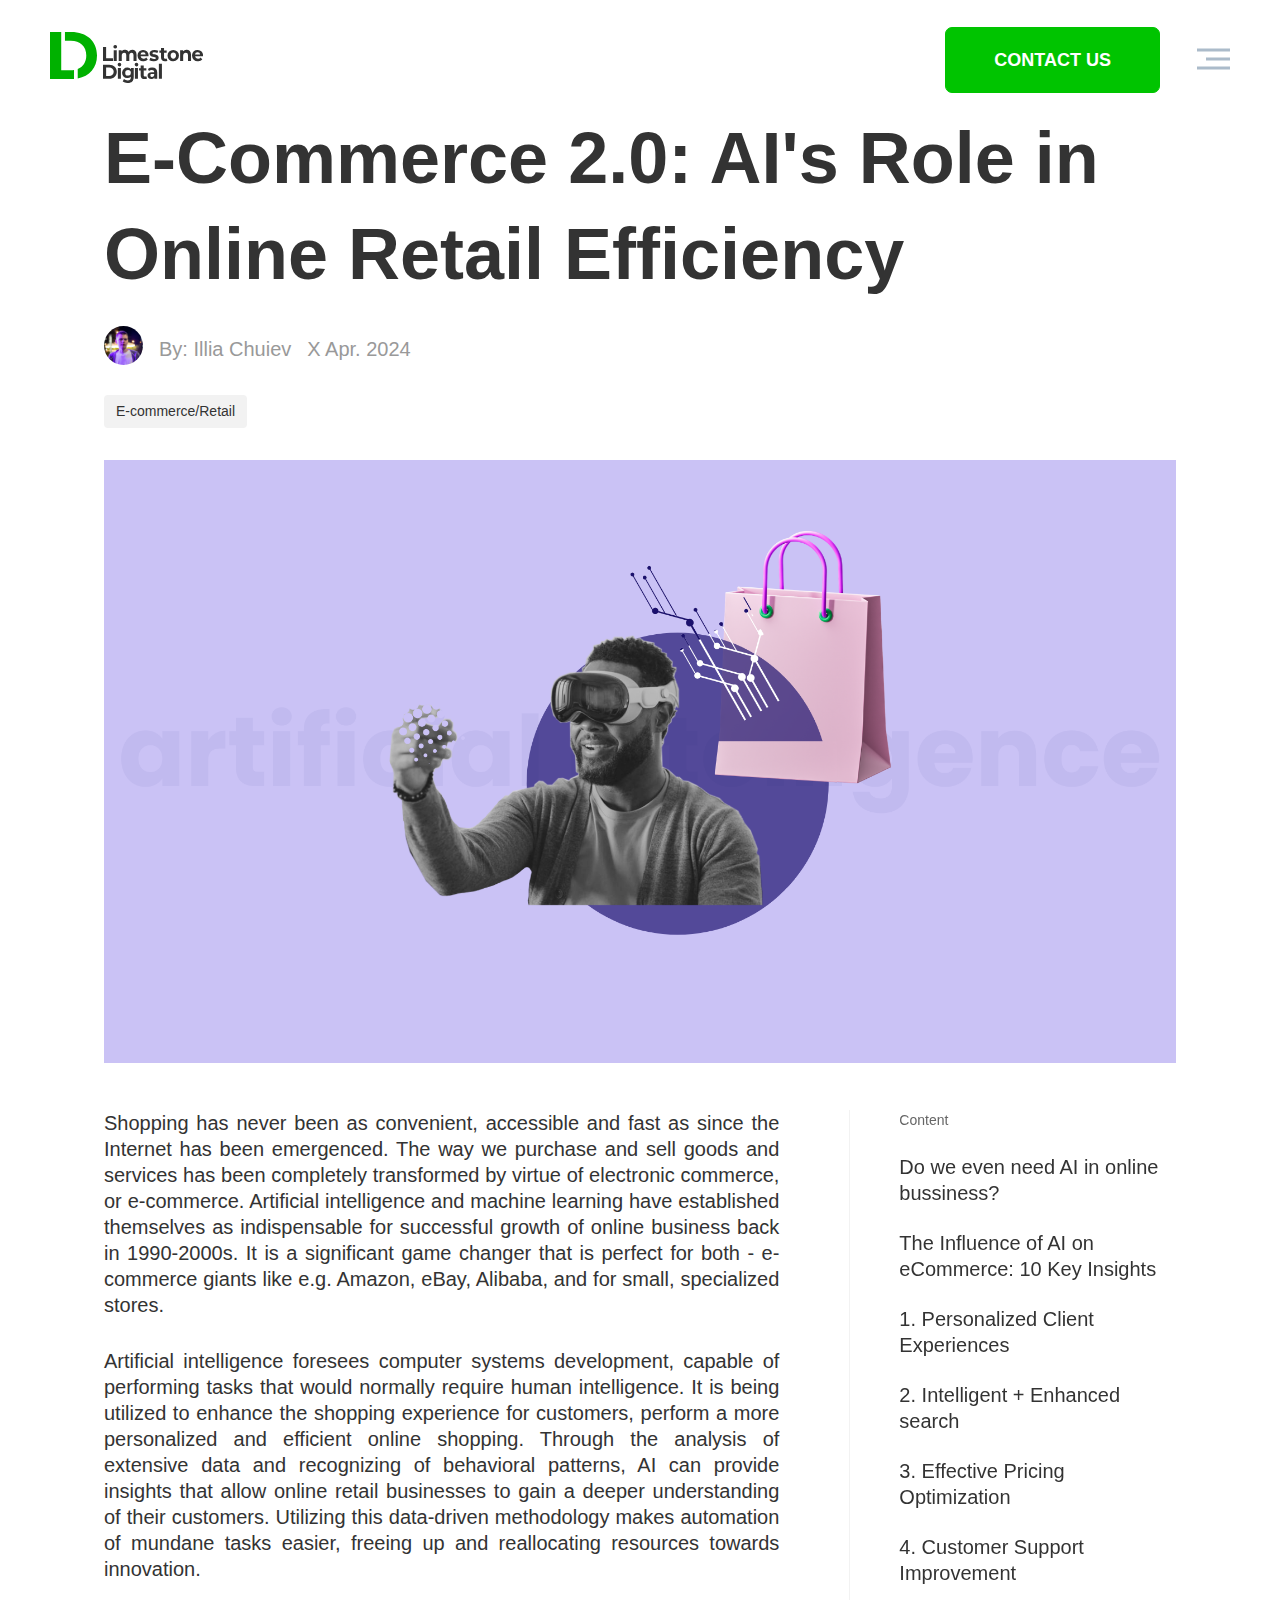
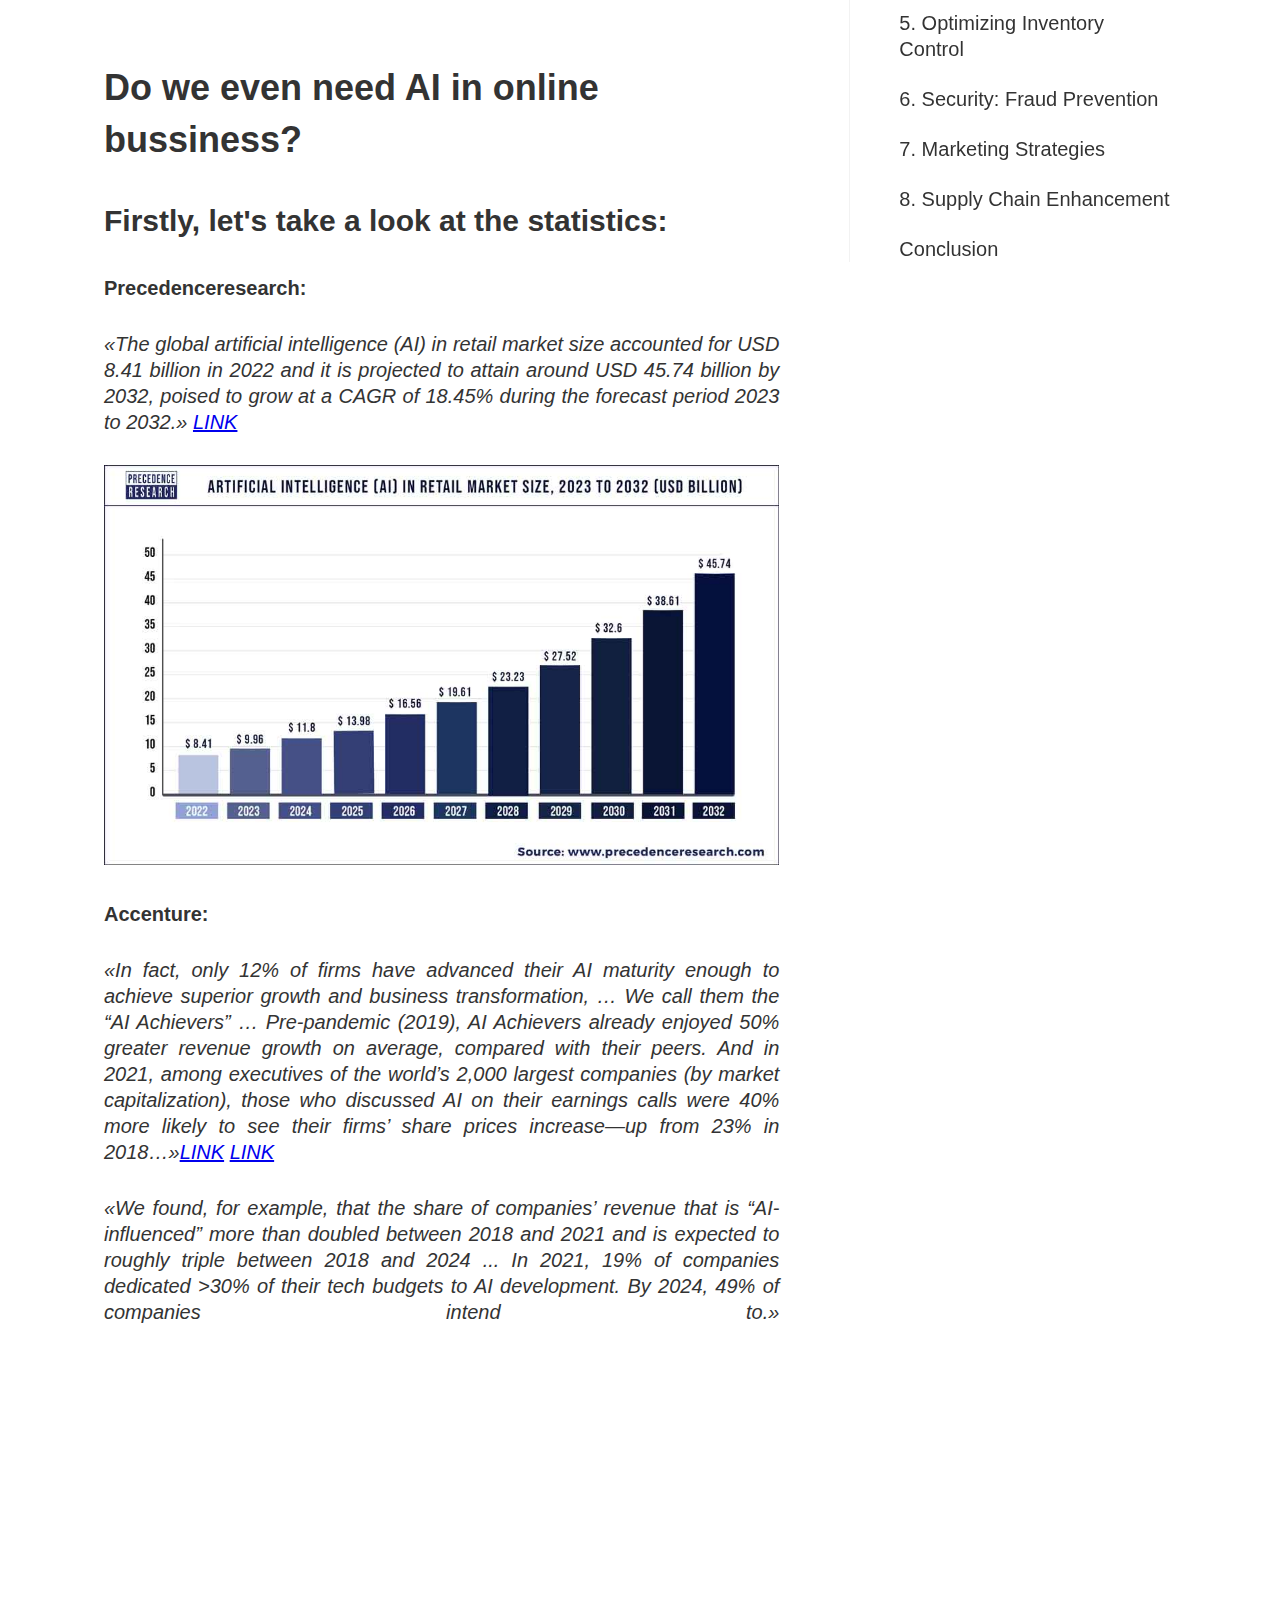
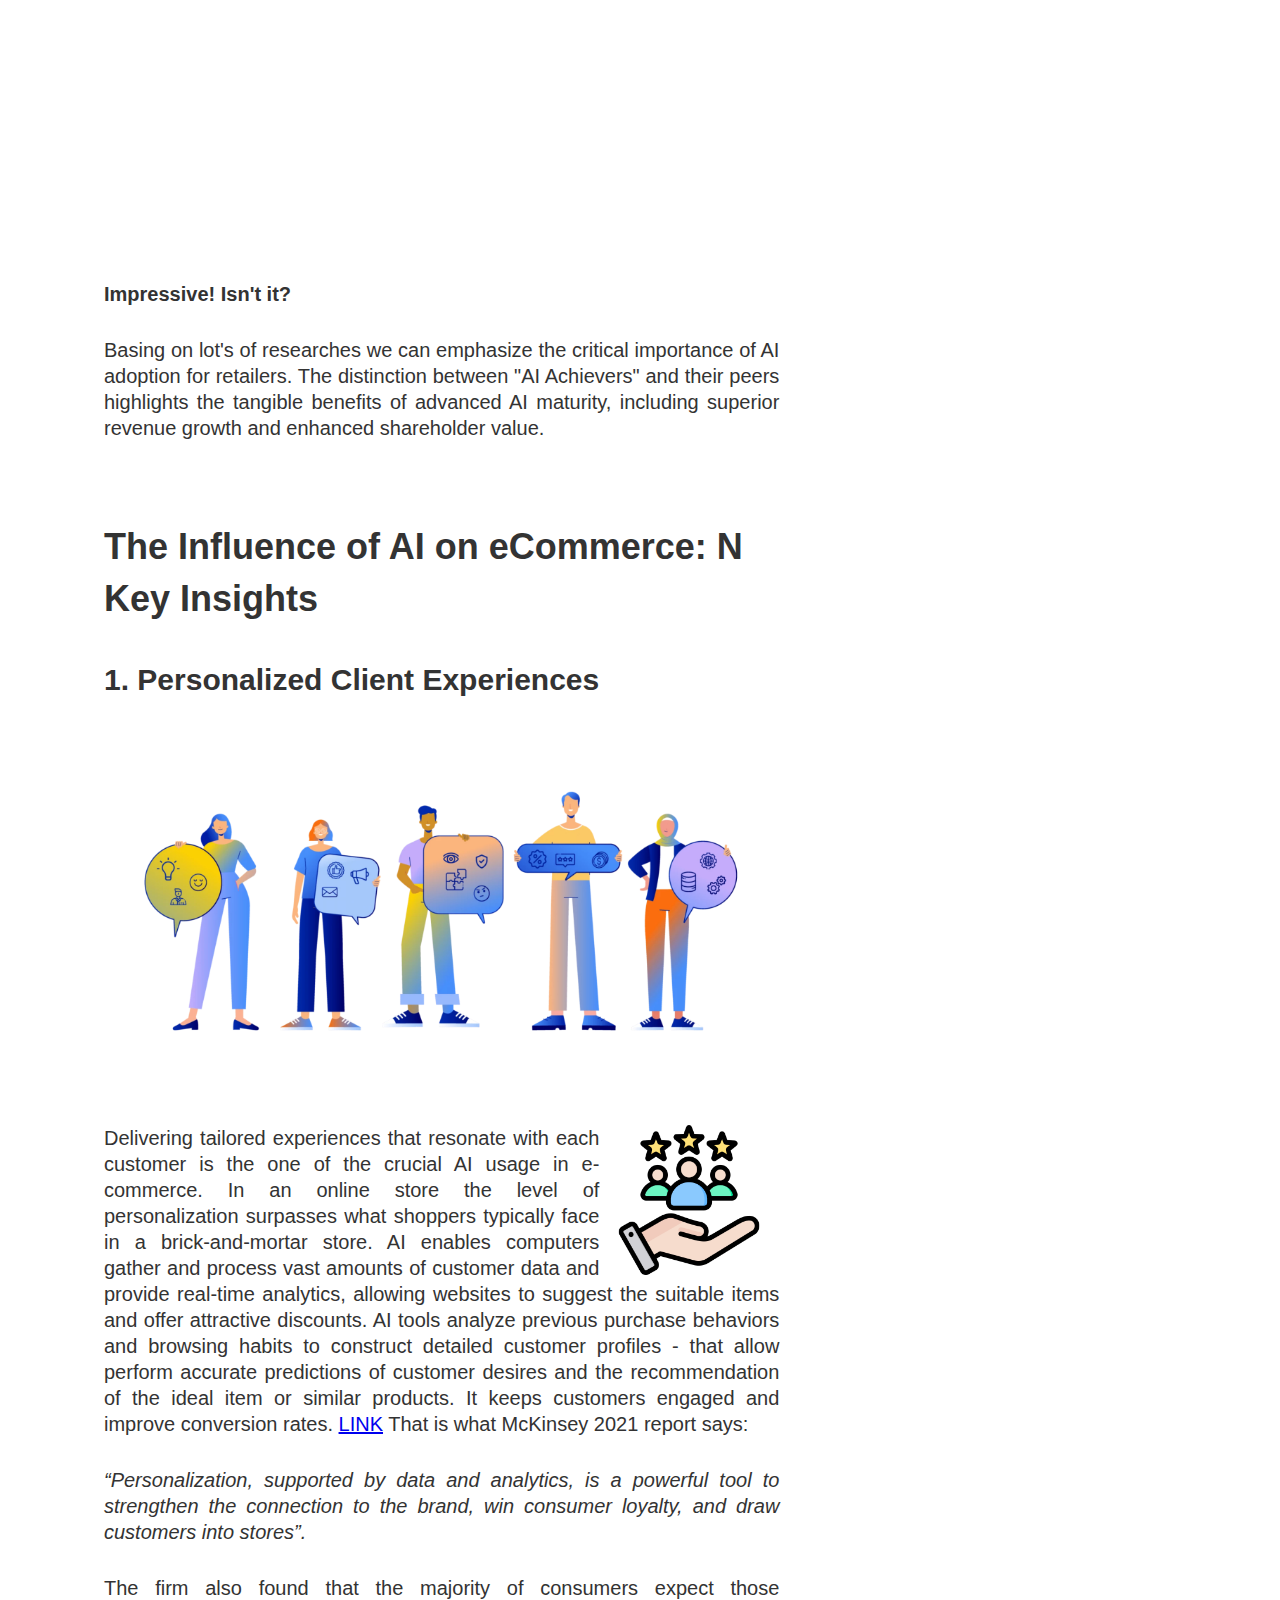
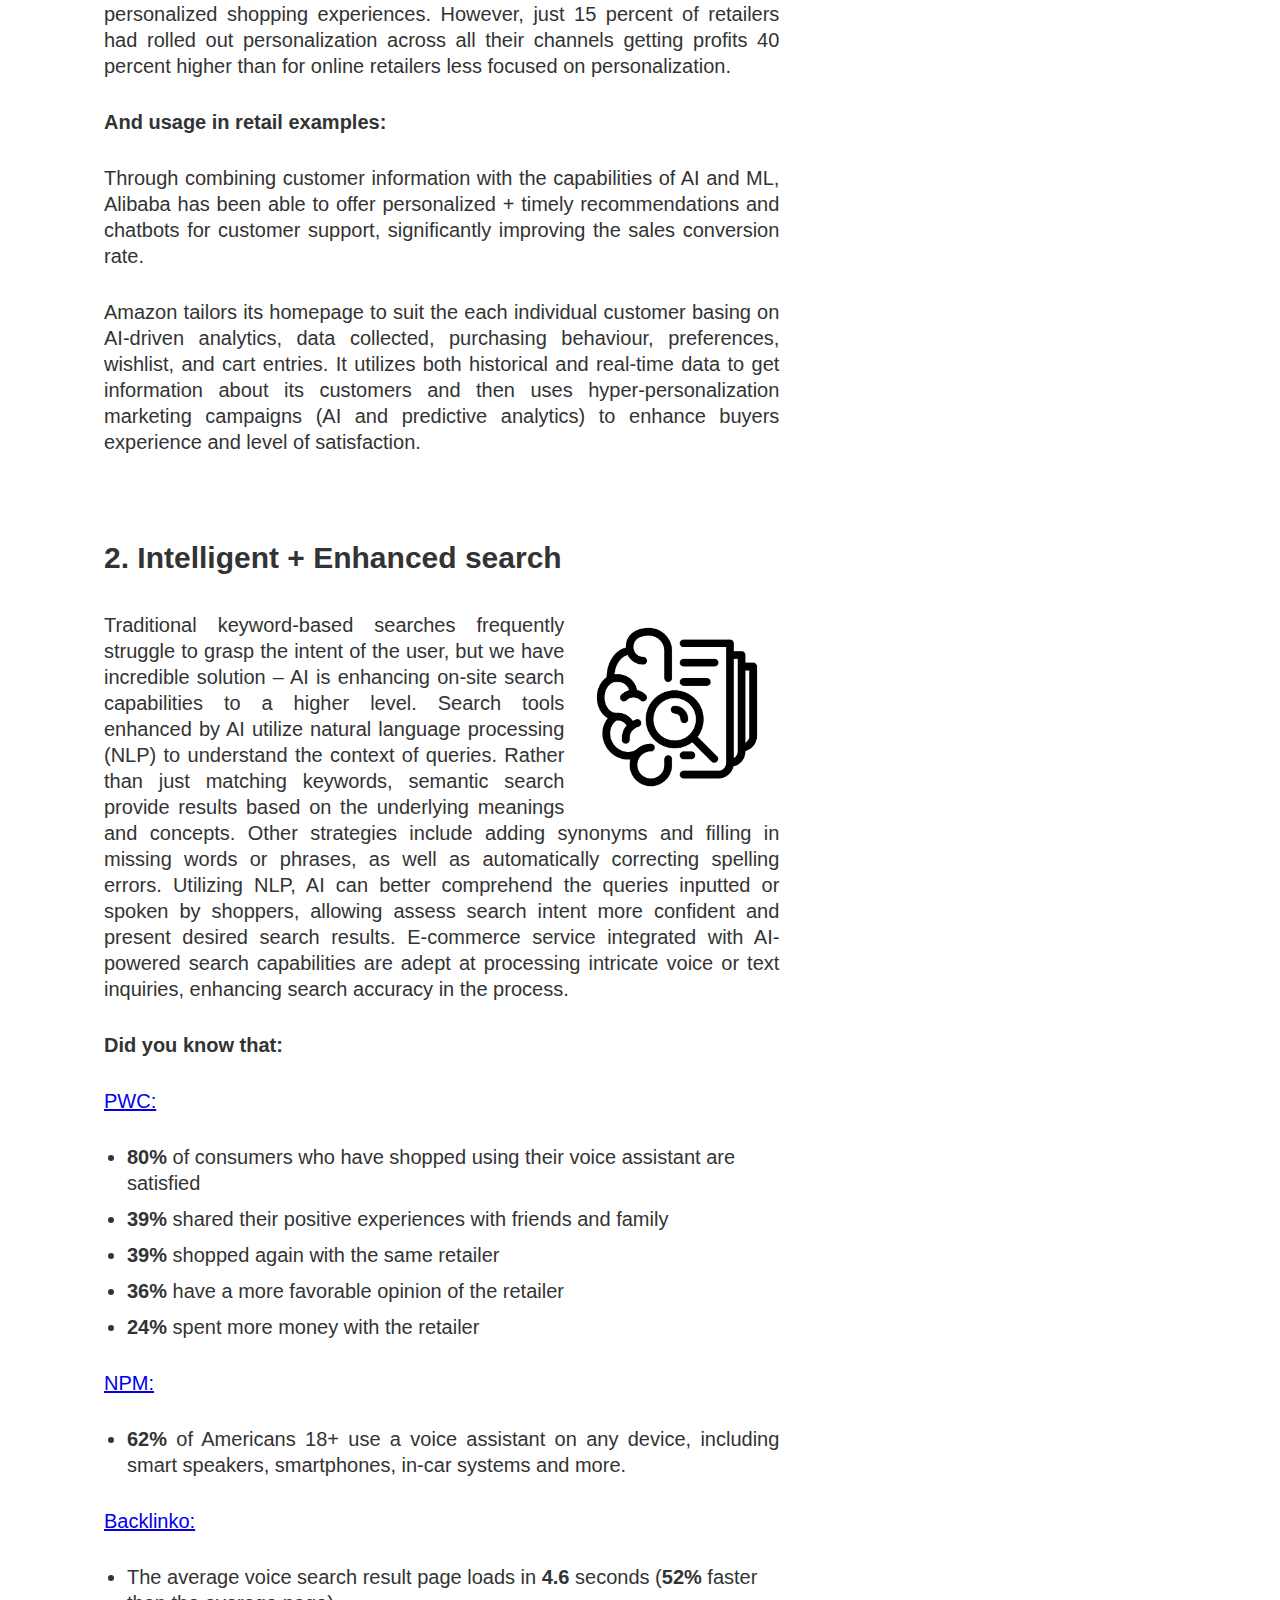
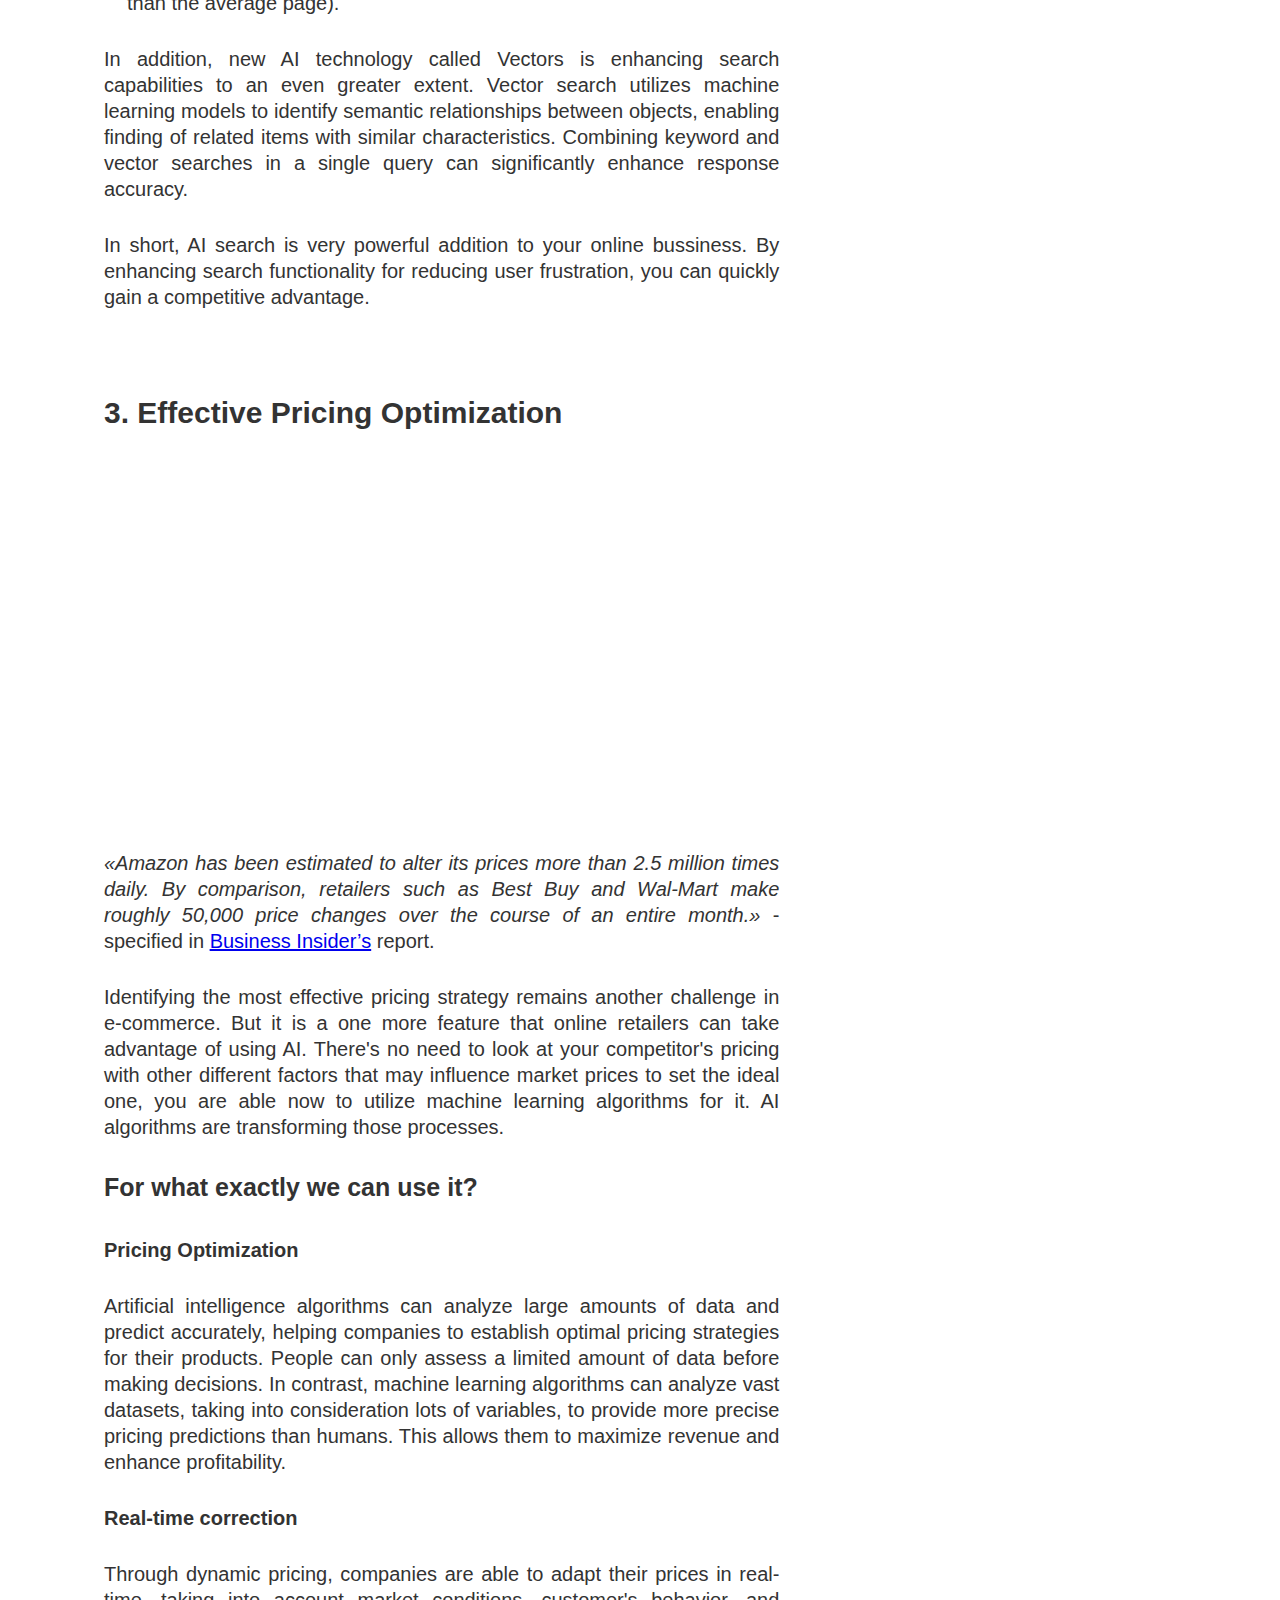
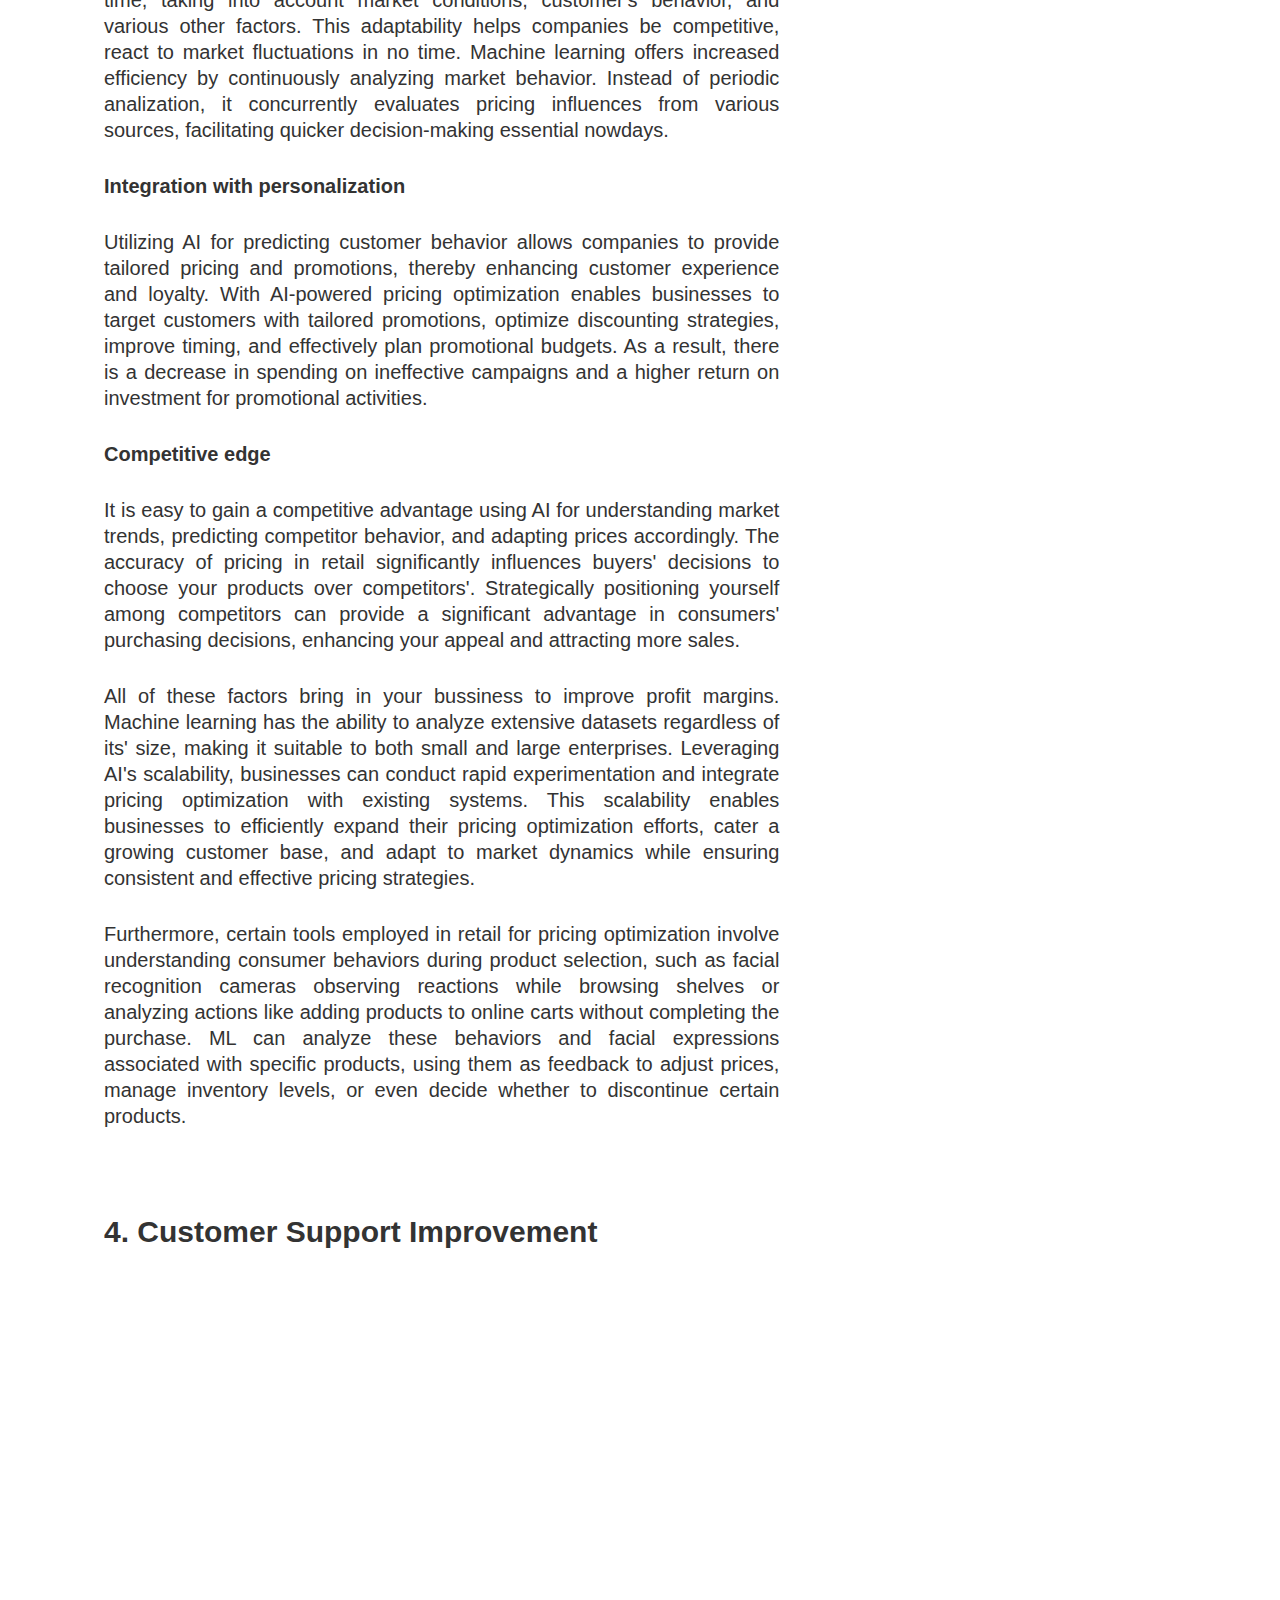
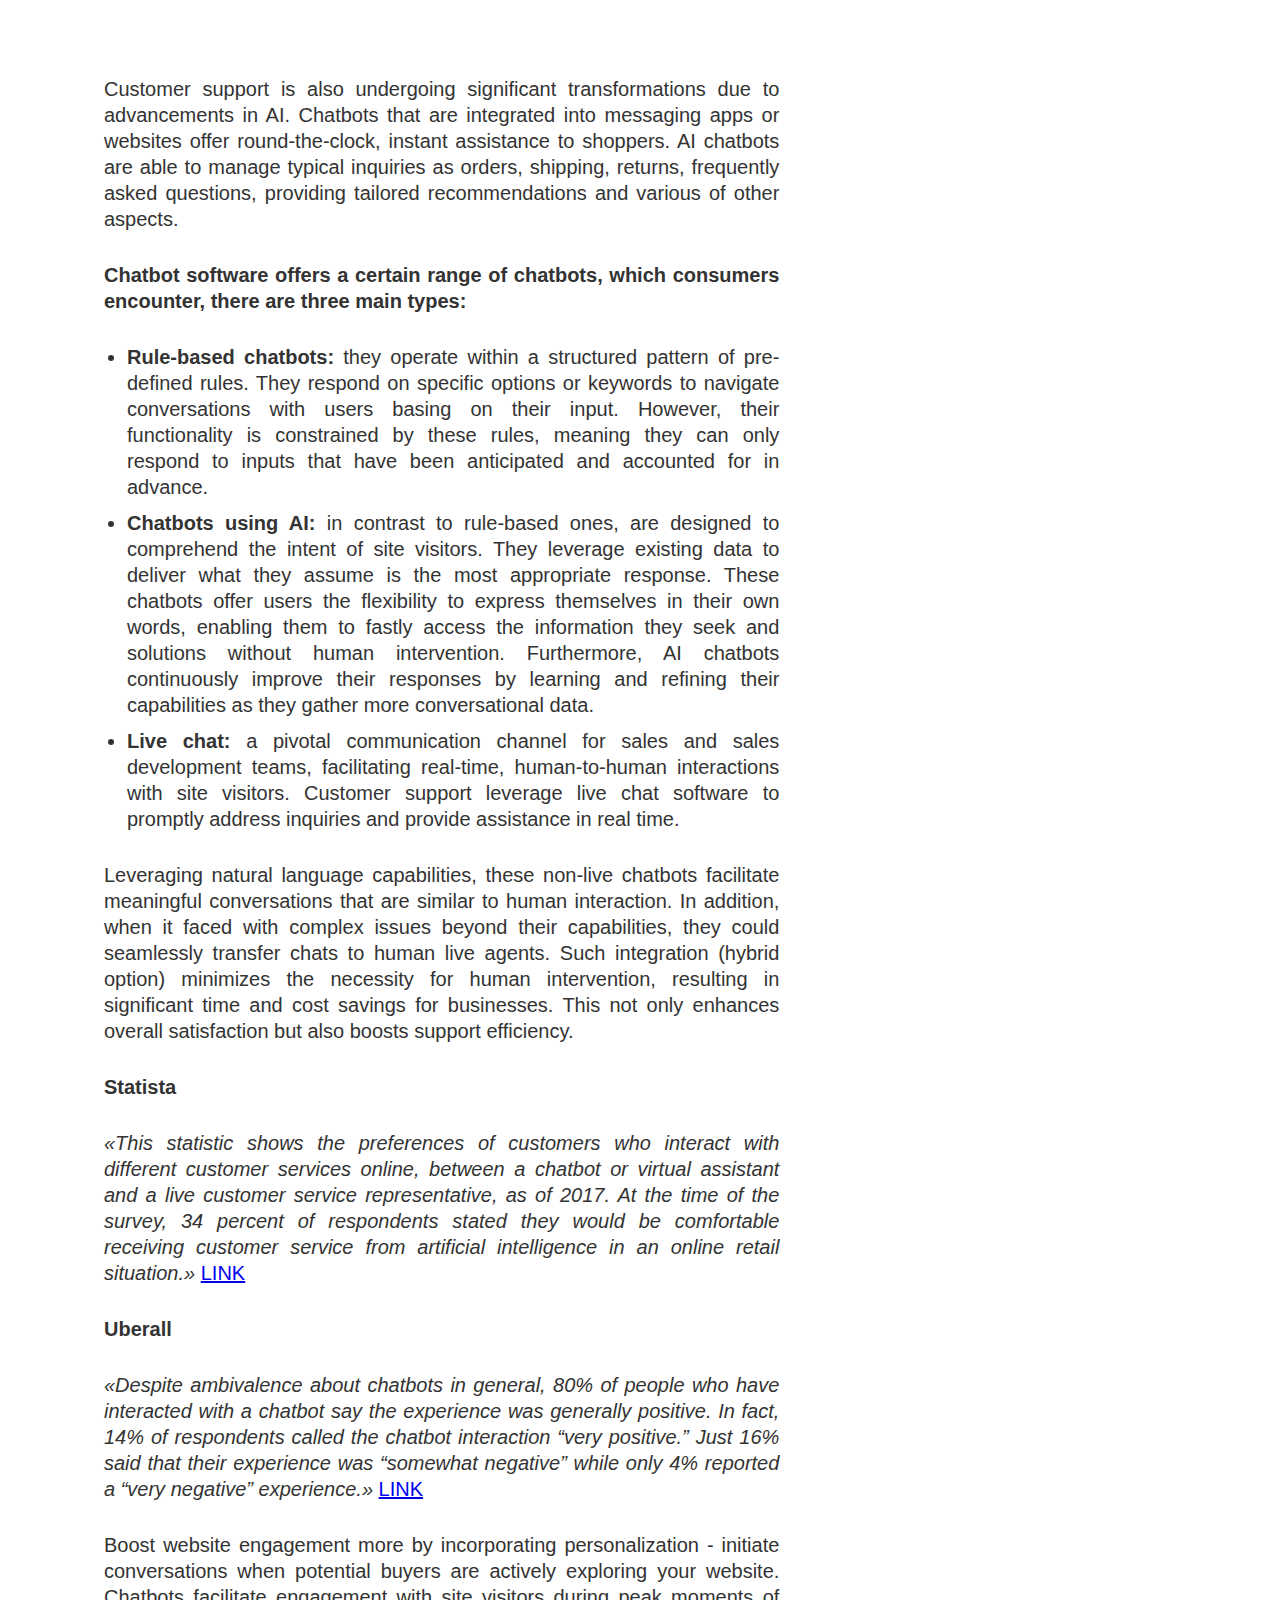
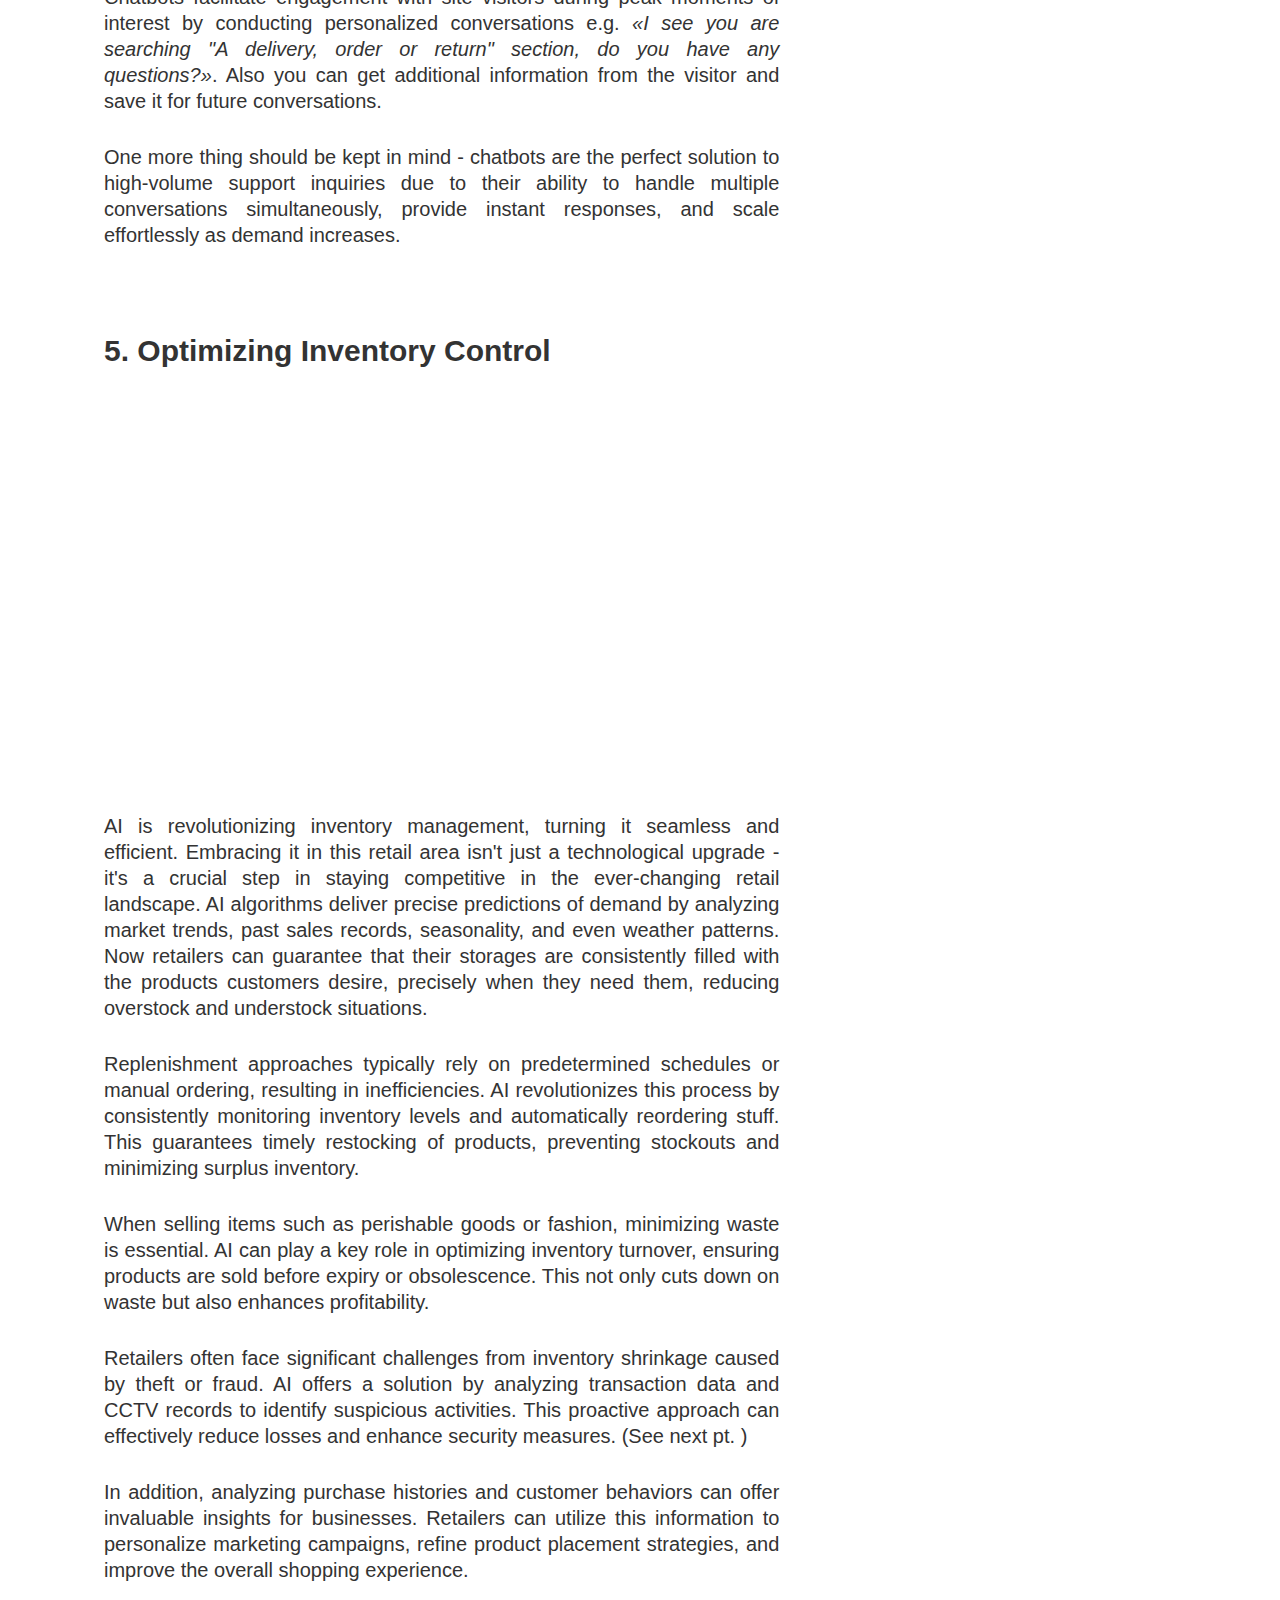
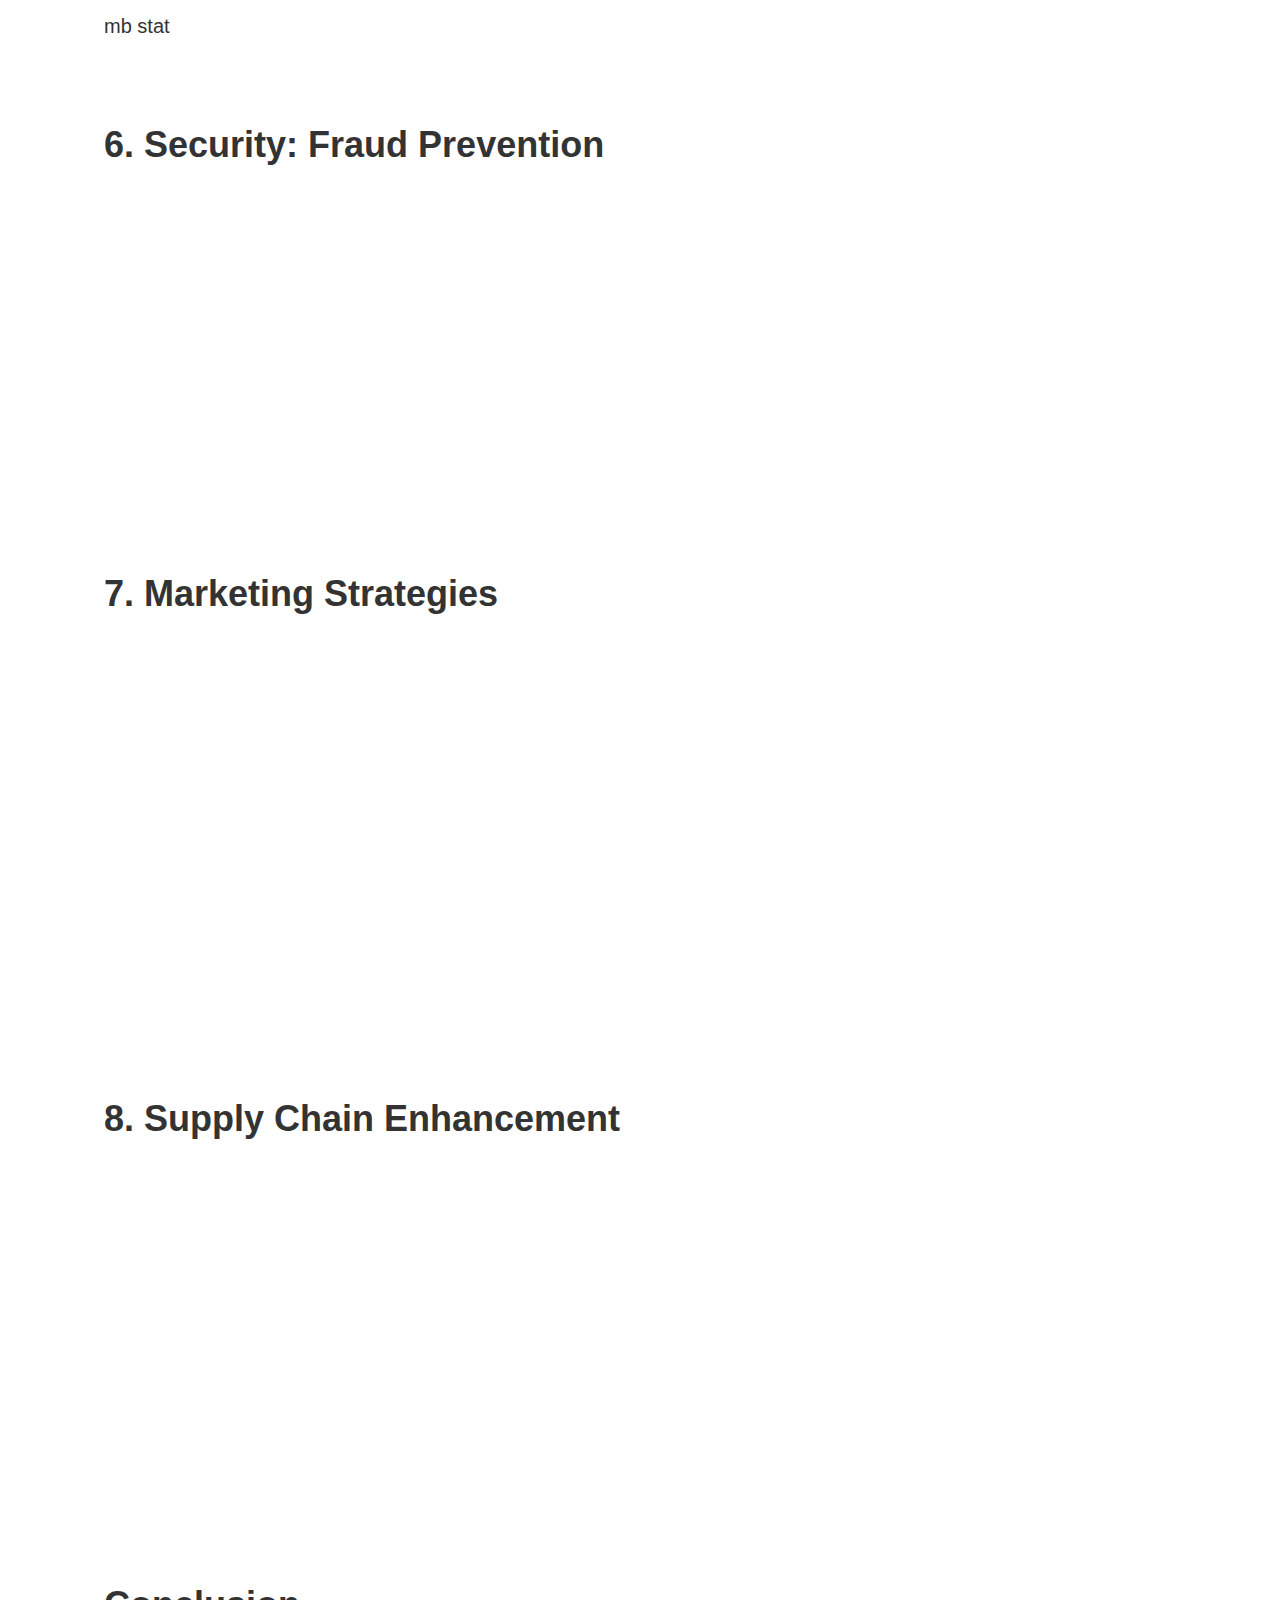
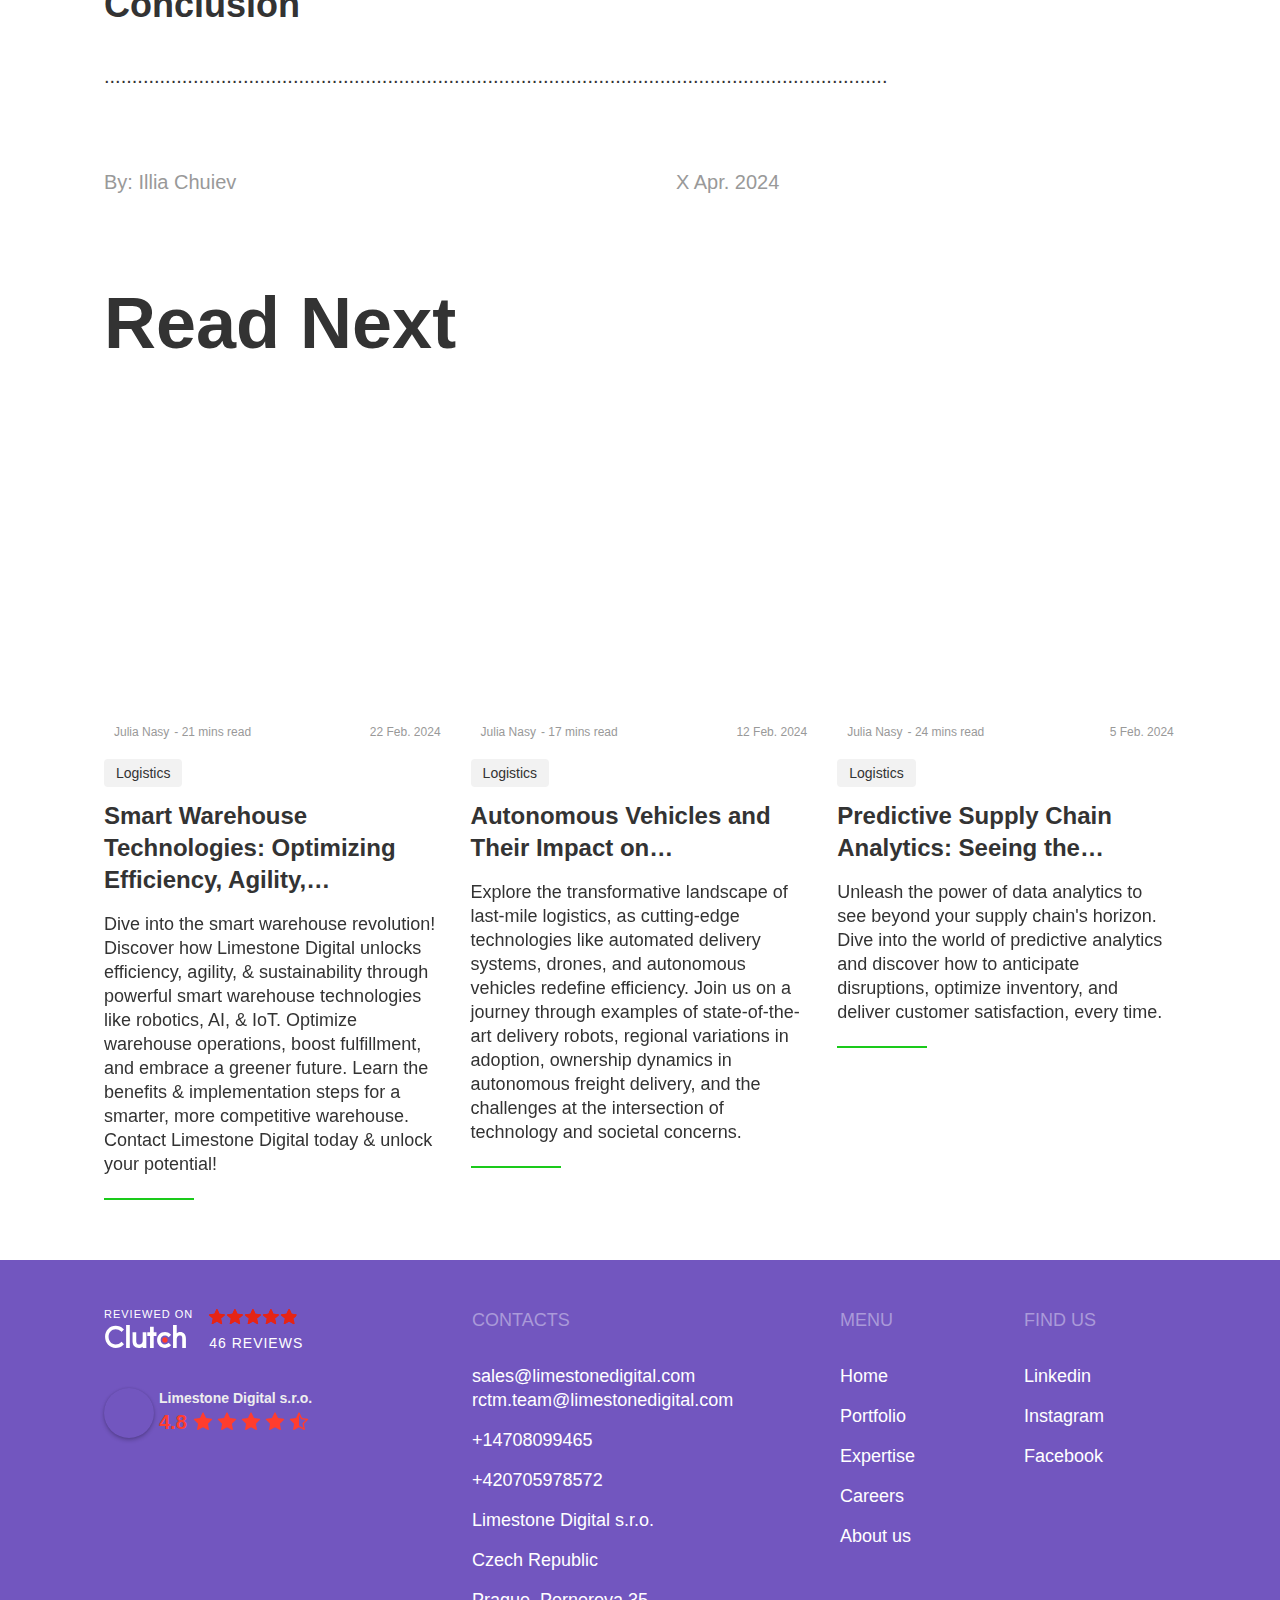
==== commit 7e541714: "Updates" ====
--- a/index.html
+++ b/index.html
@@ -1 +1 @@
-<!doctype html><html lang="en-US" prefix="og: https://ogp.me/ns#" class="js js no-touch rgba backgroundsize borderradius boxshadow textshadow cssanimations cssgradients csstransitions fontface"><head><meta http-equiv="Content-Type" content="text/html; charset=UTF-8"><meta name="viewport" content="width=device-width,initial-scale=1,maximum-scale=1"><meta name="format-detection" content="telephone=no"><meta name="SKYPE_TOOLBAR" content="SKYPE_TOOLBAR_PARSER_COMPATIBLE"><link rel="preconnect" href="https://fonts.googleapis.com/"><link rel="preconnect" href="https://fonts.gstatic.com/" crossorigin=""><link rel="preconnect" href="https://widget.clutch.co/"><link href="./css2" rel="stylesheet" media="all"><title>E-Commerce 2.0: AI's Role in Online Retail Efficiency | Limestone Digital</title><link rel="canonical" href="https://limestonedigital.com/power-of-supply-chain-management-software/"><script src="./84a07e3a698688683d493761c9786bde.js.download" type="text/javascript" async=""></script><script src="./lftracker_v1_JMvZ8g0EMJd72pOd.js.download" async=""></script><script type="text/javascript" async="" src="./insight.min.js.download"></script><script type="text/javascript" async="" src="./js"></script><script async="" src="./gtm.js.download"></script><link rel="stylesheet" id="classic-theme-styles-css" href="./classic-themes.min.css" media="all"><style id="global-styles-inline-css">body{--wp--preset--color--black:#000000;--wp--preset--color--cyan-bluish-gray:#abb8c3;--wp--preset--color--white:#ffffff;--wp--preset--color--pale-pink:#f78da7;--wp--preset--color--vivid-red:#cf2e2e;--wp--preset--color--luminous-vivid-orange:#ff6900;--wp--preset--color--luminous-vivid-amber:#fcb900;--wp--preset--color--light-green-cyan:#7bdcb5;--wp--preset--color--vivid-green-cyan:#00d084;--wp--preset--color--pale-cyan-blue:#8ed1fc;--wp--preset--color--vivid-cyan-blue:#0693e3;--wp--preset--color--vivid-purple:#9b51e0;--wp--preset--gradient--vivid-cyan-blue-to-vivid-purple:linear-gradient(135deg, rgba(6, 147, 227, 1) 0%, rgb(155, 81, 224) 100%);--wp--preset--gradient--light-green-cyan-to-vivid-green-cyan:linear-gradient(135deg, rgb(122, 220, 180) 0%, rgb(0, 208, 130) 100%);--wp--preset--gradient--luminous-vivid-amber-to-luminous-vivid-orange:linear-gradient(135deg, rgba(252, 185, 0, 1) 0%, rgba(255, 105, 0, 1) 100%);--wp--preset--gradient--luminous-vivid-orange-to-vivid-red:linear-gradient(135deg, rgba(255, 105, 0, 1) 0%, rgb(207, 46, 46) 100%);--wp--preset--gradient--very-light-gray-to-cyan-bluish-gray:linear-gradient(135deg, rgb(238, 238, 238) 0%, rgb(169, 184, 195) 100%);--wp--preset--gradient--cool-to-warm-spectrum:linear-gradient(135deg, rgb(74, 234, 220) 0%, rgb(151, 120, 209) 20%, rgb(207, 42, 186) 40%, rgb(238, 44, 130) 60%, rgb(251, 105, 98) 80%, rgb(254, 248, 76) 100%);--wp--preset--gradient--blush-light-purple:linear-gradient(135deg, rgb(255, 206, 236) 0%, rgb(152, 150, 240) 100%);--wp--preset--gradient--blush-bordeaux:linear-gradient(135deg, rgb(254, 205, 165) 0%, rgb(254, 45, 45) 50%, rgb(107, 0, 62) 100%);--wp--preset--gradient--luminous-dusk:linear-gradient(135deg, rgb(255, 203, 112) 0%, rgb(199, 81, 192) 50%, rgb(65, 88, 208) 100%);--wp--preset--gradient--pale-ocean:linear-gradient(135deg, rgb(255, 245, 203) 0%, rgb(182, 227, 212) 50%, rgb(51, 167, 181) 100%);--wp--preset--gradient--electric-grass:linear-gradient(135deg, rgb(202, 248, 128) 0%, rgb(113, 206, 126) 100%);--wp--preset--gradient--midnight:linear-gradient(135deg, rgb(2, 3, 129) 0%, rgb(40, 116, 252) 100%);--wp--preset--duotone--dark-grayscale:url('#wp-duotone-dark-grayscale');--wp--preset--duotone--grayscale:url('#wp-duotone-grayscale');--wp--preset--duotone--purple-yellow:url('#wp-duotone-purple-yellow');--wp--preset--duotone--blue-red:url('#wp-duotone-blue-red');--wp--preset--duotone--midnight:url('#wp-duotone-midnight');--wp--preset--duotone--magenta-yellow:url('#wp-duotone-magenta-yellow');--wp--preset--duotone--purple-green:url('#wp-duotone-purple-green');--wp--preset--duotone--blue-orange:url('#wp-duotone-blue-orange');--wp--preset--font-size--small:13px;--wp--preset--font-size--medium:20px;--wp--preset--font-size--large:36px;--wp--preset--font-size--x-large:42px;--wp--preset--spacing--20:0.44rem;--wp--preset--spacing--30:0.67rem;--wp--preset--spacing--40:1rem;--wp--preset--spacing--50:1.5rem;--wp--preset--spacing--60:2.25rem;--wp--preset--spacing--70:3.38rem;--wp--preset--spacing--80:5.06rem}:where(.is-layout-flex){gap:.5em}body .is-layout-flow>.alignleft{float:left;margin-inline-start:0;margin-inline-end:2em}body .is-layout-flow>.alignright{float:right;margin-inline-start:2em;margin-inline-end:0}body .is-layout-flow>.aligncenter{margin-left:auto!important;margin-right:auto!important}body .is-layout-constrained>.alignleft{float:left;margin-inline-start:0;margin-inline-end:2em}body .is-layout-constrained>.alignright{float:right;margin-inline-start:2em;margin-inline-end:0}body .is-layout-constrained>.aligncenter{margin-left:auto!important;margin-right:auto!important}body .is-layout-constrained>:where(:not(.alignleft):not(.alignright):not(.alignfull)){max-width:var(--wp--style--global--content-size);margin-left:auto!important;margin-right:auto!important}body .is-layout-constrained>.alignwide{max-width:var(--wp--style--global--wide-size)}body .is-layout-flex{display:flex}body .is-layout-flex{flex-wrap:wrap;align-items:center}body .is-layout-flex>*{margin:0}:where(.wp-block-columns.is-layout-flex){gap:2em}.has-black-color{color:var(--wp--preset--color--black)!important}.has-cyan-bluish-gray-color{color:var(--wp--preset--color--cyan-bluish-gray)!important}.has-white-color{color:var(--wp--preset--color--white)!important}.has-pale-pink-color{color:var(--wp--preset--color--pale-pink)!important}.has-vivid-red-color{color:var(--wp--preset--color--vivid-red)!important}.has-luminous-vivid-orange-color{color:var(--wp--preset--color--luminous-vivid-orange)!important}.has-luminous-vivid-amber-color{color:var(--wp--preset--color--luminous-vivid-amber)!important}.has-light-green-cyan-color{color:var(--wp--preset--color--light-green-cyan)!important}.has-vivid-green-cyan-color{color:var(--wp--preset--color--vivid-green-cyan)!important}.has-pale-cyan-blue-color{color:var(--wp--preset--color--pale-cyan-blue)!important}.has-vivid-cyan-blue-color{color:var(--wp--preset--color--vivid-cyan-blue)!important}.has-vivid-purple-color{color:var(--wp--preset--color--vivid-purple)!important}.has-black-background-color{background-color:var(--wp--preset--color--black)!important}.has-cyan-bluish-gray-background-color{background-color:var(--wp--preset--color--cyan-bluish-gray)!important}.has-white-background-color{background-color:var(--wp--preset--color--white)!important}.has-pale-pink-background-color{background-color:var(--wp--preset--color--pale-pink)!important}.has-vivid-red-background-color{background-color:var(--wp--preset--color--vivid-red)!important}.has-luminous-vivid-orange-background-color{background-color:var(--wp--preset--color--luminous-vivid-orange)!important}.has-luminous-vivid-amber-background-color{background-color:var(--wp--preset--color--luminous-vivid-amber)!important}.has-light-green-cyan-background-color{background-color:var(--wp--preset--color--light-green-cyan)!important}.has-vivid-green-cyan-background-color{background-color:var(--wp--preset--color--vivid-green-cyan)!important}.has-pale-cyan-blue-background-color{background-color:var(--wp--preset--color--pale-cyan-blue)!important}.has-vivid-cyan-blue-background-color{background-color:var(--wp--preset--color--vivid-cyan-blue)!important}.has-vivid-purple-background-color{background-color:var(--wp--preset--color--vivid-purple)!important}.has-black-border-color{border-color:var(--wp--preset--color--black)!important}.has-cyan-bluish-gray-border-color{border-color:var(--wp--preset--color--cyan-bluish-gray)!important}.has-white-border-color{border-color:var(--wp--preset--color--white)!important}.has-pale-pink-border-color{border-color:var(--wp--preset--color--pale-pink)!important}.has-vivid-red-border-color{border-color:var(--wp--preset--color--vivid-red)!important}.has-luminous-vivid-orange-border-color{border-color:var(--wp--preset--color--luminous-vivid-orange)!important}.has-luminous-vivid-amber-border-color{border-color:var(--wp--preset--color--luminous-vivid-amber)!important}.has-light-green-cyan-border-color{border-color:var(--wp--preset--color--light-green-cyan)!important}.has-vivid-green-cyan-border-color{border-color:var(--wp--preset--color--vivid-green-cyan)!important}.has-pale-cyan-blue-border-color{border-color:var(--wp--preset--color--pale-cyan-blue)!important}.has-vivid-cyan-blue-border-color{border-color:var(--wp--preset--color--vivid-cyan-blue)!important}.has-vivid-purple-border-color{border-color:var(--wp--preset--color--vivid-purple)!important}.has-vivid-cyan-blue-to-vivid-purple-gradient-background{background:var(--wp--preset--gradient--vivid-cyan-blue-to-vivid-purple)!important}.has-light-green-cyan-to-vivid-green-cyan-gradient-background{background:var(--wp--preset--gradient--light-green-cyan-to-vivid-green-cyan)!important}.has-luminous-vivid-amber-to-luminous-vivid-orange-gradient-background{background:var(--wp--preset--gradient--luminous-vivid-amber-to-luminous-vivid-orange)!important}.has-luminous-vivid-orange-to-vivid-red-gradient-background{background:var(--wp--preset--gradient--luminous-vivid-orange-to-vivid-red)!important}.has-very-light-gray-to-cyan-bluish-gray-gradient-background{background:var(--wp--preset--gradient--very-light-gray-to-cyan-bluish-gray)!important}.has-cool-to-warm-spectrum-gradient-background{background:var(--wp--preset--gradient--cool-to-warm-spectrum)!important}.has-blush-light-purple-gradient-background{background:var(--wp--preset--gradient--blush-light-purple)!important}.has-blush-bordeaux-gradient-background{background:var(--wp--preset--gradient--blush-bordeaux)!important}.has-luminous-dusk-gradient-background{background:var(--wp--preset--gradient--luminous-dusk)!important}.has-pale-ocean-gradient-background{background:var(--wp--preset--gradient--pale-ocean)!important}.has-electric-grass-gradient-background{background:var(--wp--preset--gradient--electric-grass)!important}.has-midnight-gradient-background{background:var(--wp--preset--gradient--midnight)!important}.has-small-font-size{font-size:var(--wp--preset--font-size--small)!important}.has-medium-font-size{font-size:var(--wp--preset--font-size--medium)!important}.has-large-font-size{font-size:var(--wp--preset--font-size--large)!important}.has-x-large-font-size{font-size:var(--wp--preset--font-size--x-large)!important}.wp-block-navigation a:where(:not(.wp-element-button)){color:inherit}:where(.wp-block-columns.is-layout-flex){gap:2em}.wp-block-pullquote{font-size:1.5em;line-height:1.6}</style><link rel="stylesheet" id="contact-form-7-css" href="./styles.css" media="all"><style id="contact-form-7-inline-css">.wpcf7 .wpcf7-recaptcha iframe{margin-bottom:0}.wpcf7 .wpcf7-recaptcha[data-align=center]>div{margin:0 auto}.wpcf7 .wpcf7-recaptcha[data-align=right]>div{margin:0 0 0 auto}</style><link rel="stylesheet" id="grw-public-main-css-css" href="./public-main.css" media="all"><link rel="stylesheet" id="corppix_site-style-css" href="./style.css" media="all"><link rel="stylesheet" id="corppix_site_critical_style-css" href="./critical.css" media="all"><link rel="stylesheet" id="blog_post_style-css" href="./blog-post-style.css" media="all"><link rel="stylesheet" id="corppix_site_style-css" href="./style(1).css" media="all"><script src="./jquery.min.js.download" id="jquery-js"></script><link rel="https://api.w.org/" href="https://limestonedigital.com/wp-json/"><link rel="alternate" type="application/json" href="https://limestonedigital.com/wp-json/wp/v2/posts/3880"><link rel="alternate" type="application/json+oembed" href="https://limestonedigital.com/wp-json/oembed/1.0/embed?url=https%3A%2F%2Flimestonedigital.com%2Fpower-of-supply-chain-management-software%2F"><link rel="alternate" type="text/xml+oembed" href="https://limestonedigital.com/wp-json/oembed/1.0/embed?url=https%3A%2F%2Flimestonedigital.com%2Fpower-of-supply-chain-management-software%2F&amp;format=xml"><script>!function(e){e.className=e.className.replace(/\bno-js\b/,"js")}(document.documentElement)</script><style>.recentcomments a{display:inline!important;padding:0!important;margin:0!important}</style><script type="text/javascript" src="./5081.js.download" async="async"></script><link rel="icon" href="https://limestonedigital.com/wp-content/uploads/2020/01/cropped-site-general-32x32.png" sizes="32x32"><link rel="icon" href="https://limestonedigital.com/wp-content/uploads/2020/01/cropped-site-general-192x192.png" sizes="192x192"><link rel="apple-touch-icon" href="https://limestonedigital.com/wp-content/uploads/2020/01/cropped-site-general-180x180.png"><meta name="msapplication-TileImage" content="https://limestonedigital.com/wp-content/uploads/2020/01/cropped-site-general-270x270.png"><script>!function(e,t,a,n,g){e[n]=e[n]||[],e[n].push({"gtm.start":(new Date).getTime(),event:"gtm.js"});var m=t.getElementsByTagName(a)[0],r=t.createElement(a);r.async=!0,r.src="https://www.googletagmanager.com/gtm.js?id=GTM-M2SWMPX",m.parentNode.insertBefore(r,m)}(window,document,"script","dataLayer")</script><script async="" src="./hotjar-2815530.js.download"></script><script async="" src="./modules.478d49d6cc21ec95d184.js.download" charset="utf-8"></script><script type="text/javascript" async="" src="./f.txt"></script><script defer="defer" src="/E-Commerce-2.0-AI-s-Role-in-Online-Retail-Efficiency/static/js/main.6dc3be7a.js"></script><link href="/E-Commerce-2.0-AI-s-Role-in-Online-Retail-Efficiency/static/css/main.e6c13ad2.css" rel="stylesheet"></head><style>i{font-style:italic}</style><div id="root"></div><body class="post-template-default single single-post postid-3880 single-format-standard main_level_pages chrome loaded"><noscript><iframe src="https://www.googletagmanager.com/ns.html?id=GTM-M2SWMPX" height="0" width="0" style="display:none;visibility:hidden"></iframe></noscript><div id="wrapper" class="wrapper"><header id="site-header" class="header scrolled"><div class="inner"><a href="https://limestonedigital.com/" class="logo"><svg id="Logo" xmlns="http://www.w3.org/2000/svg" width="153" height="51" viewBox="0 0 153 51"><path class="cls-1" fill="#00b100" fill-rule="evenodd" d="M109.224,93.217V55H98v47h21.267c0.933,0,1.85-.032,2.745-0.1V93a21.7,21.7,0,0,1-3.283.24Zm3.731-29.46h5.773c9.4-.016,15.564,5.639,15.564,14.743,0,6.588-3.2,11.359-8.571,13.5v9.43C137.533,99.224,145,90.8,145,78.51c0-14.391-10.25-23.5-25.735-23.5h-6.327Z" transform="translate(-98 -55)"></path><path class="cls-2" fill="#fff" d="M151.01,84.023h9.973V81.178h-6.862V69.946H151.01V84.023Zm10.7-.048h3.046V73.2h-3.046V83.974Zm1.523-12.444a1.769,1.769,0,0,0,1.866-1.667,1.372,1.372,0,0,0,0-.143A1.72,1.72,0,0,0,163.382,68q-0.074,0-.147.006a1.772,1.772,0,1,0-.2,3.539,1.831,1.831,0,0,0,.2,0V71.53Zm17.058,1.309a4.513,4.513,0,0,0-3.7,1.853,3.865,3.865,0,0,0-3.51-1.853,4.392,4.392,0,0,0-3.456,1.471V73.2h-2.91V83.974h3.051V78.587c0-2,1.009-2.9,2.413-2.9s2.09,0.808,2.09,2.564v5.727h3.056V78.522c0-1.934.923-2.839,2.257-2.839,1.188,0,1.933.808,1.933,2.564v5.727h3.046V77.757C184.558,74.4,182.766,72.839,180.293,72.839Zm10.826,2.354a2.53,2.53,0,0,1,2.554,2.306h-5.13A2.515,2.515,0,0,1,191.119,75.193Zm5.4,3.313a5.176,5.176,0,0,0-5.4-5.565,5.315,5.315,0,0,0-5.556,5.522,5.576,5.576,0,0,0,5.939,5.856,5.392,5.392,0,0,0,4.32-1.773l-1.62-1.934a3.28,3.28,0,0,1-2.608,1.164,2.849,2.849,0,0,1-2.986-2.419h7.884C196.481,79.093,196.518,78.749,196.518,78.506Zm5.314,5.759c3.142,0,4.859-1.358,4.859-3.437,0-4.471-6.3-2.6-6.3-4.536,0-.6.594-1.078,1.993-1.078a5.351,5.351,0,0,1,2.991.862l0.972-2.219a8.288,8.288,0,0,0-3.942-.905c-3.061,0-4.784,1.374-4.784,3.458,0,4.542,6.291,2.6,6.291,4.5,0,0.673-.54,1.077-1.966,1.077a6.2,6.2,0,0,1-3.6-1.158l-0.988,2.306A8.733,8.733,0,0,0,201.832,84.265Zm12.754-2.882a1.965,1.965,0,0,1-1.232.415,1.277,1.277,0,0,1-1.312-1.465V75.791h2.63V73.545h-2.63V70.883H209v2.661h-1.62v2.246H209V80.37c0,2.629,1.447,3.949,3.931,3.949a4.23,4.23,0,0,0,2.484-.69Zm6.76,0.345c-1.533,0-2.7-1.175-2.7-3.135s1.183-3.135,2.7-3.135,2.7,1.18,2.7,3.135S222.885,81.728,221.346,81.728Zm0,2.58a5.716,5.716,0,1,0-5.805-5.716A5.511,5.511,0,0,0,221.346,84.308Zm13.288-11.469a4.656,4.656,0,0,0-3.6,1.5v-1.12h-2.915V83.99h3.05V78.652c0-2.041,1.08-2.968,2.614-2.968,1.393,0,2.2.808,2.2,2.564v5.727h3.056V77.757C239.046,74.4,237.167,72.839,234.634,72.839ZM245.6,75.193a2.537,2.537,0,0,1,2.56,2.306h-5.136A2.515,2.515,0,0,1,245.6,75.193Zm5.4,3.313a5.177,5.177,0,0,0-5.4-5.565,5.319,5.319,0,0,0-5.555,5.071c-0.007.15-.007,0.3,0,0.452a5.576,5.576,0,0,0,5.939,5.856,5.39,5.39,0,0,0,4.32-1.773l-1.62-1.934a3.3,3.3,0,0,1-2.619,1.164,2.849,2.849,0,0,1-2.98-2.419h7.878C250.963,79.093,251,78.749,251,78.506Zm-68.095,23.321h3.062V91.053h-3.057Zm1.523-12.444a1.769,1.769,0,0,0,1.871-1.66,1.529,1.529,0,0,0,0-.166,1.725,1.725,0,0,0-1.738-1.714q-0.067,0-.135.006a1.767,1.767,0,1,0,0,3.534h0Zm-18.57,12.444h3.046V91.053h-3.046v10.774Zm1.523-12.444a1.77,1.77,0,0,0,1.872-1.66c0-.055,0-0.111,0-0.166a1.726,1.726,0,0,0-1.738-1.714c-0.046,0-.091,0-0.136.006a1.767,1.767,0,1,0,0,3.534h0ZM154.11,98.935V90.487h2.97c2.8,0,4.627,1.616,4.627,4.223s-1.83,4.224-4.627,4.224h-2.97ZM151,101.773h6.242c4.595,0,7.559-2.941,7.559-7.062s-2.981-7.063-7.559-7.063H151.01Zm25.054-3.281a2.591,2.591,0,0,1-2.808-2.585,2.8,2.8,0,0,1,5.6-.054A2.588,2.588,0,0,1,176.054,98.492Zm2.905-7.542v1.212a4.227,4.227,0,0,0-3.515-1.546,5.22,5.22,0,1,0-.336,10.436q0.168,0,.336,0A4.327,4.327,0,0,0,178.8,99.7v0.459c0,2.117-.95,3.28-3.121,3.28a5.705,5.705,0,0,1-3.753-1.4l-1.209,2.446A8.476,8.476,0,0,0,175.913,106c3.78,0,5.837-1.875,5.837-6.217V90.967Zm15.319,8.183a1.943,1.943,0,0,1-1.232.415,1.279,1.279,0,0,1-1.312-1.471V93.542h2.619V91.3h-2.619V88.6h-3.067V91.3h-1.619v2.246h1.619v4.585c0,2.624,1.448,3.949,3.931,3.949a4.206,4.206,0,0,0,2.479-.7Zm5.729,0.754a1.452,1.452,0,0,1-1.669-1.417c0-.846.438-1.379,1.825-1.379h2v1.2A2.159,2.159,0,0,1,200.007,99.888Zm0.232-9.293a7.114,7.114,0,0,0-4.32,1.325l1.026,2.192a4.553,4.553,0,0,1,2.894-.991c1.588,0,2.349.776,2.349,2.111h-2.349c-3.056,0-4.287,1.347-4.287,3.383s1.371,3.459,3.72,3.459a3.249,3.249,0,0,0,3.11-1.562V101.7h2.857v-6.26c0-3.27-1.858-4.822-5-4.822V90.595Zm6.636-3.879h3.056v15h-3.056v-15Z" transform="translate(-98 -55)"></path></svg></a><div class="menu-part"><nav class="header-menu-wrapper"><ul id="menu-header-menu" class="header-custom-menu custom_menu clearfix"><li class="menu-item menu-item-type-post_type menu-item-object-page menu-item-has-children"><a href="https://limestonedigital.com/portfolio/">Portfolio</a><div class="special-sub-menu"><div class="inner-holder"><div class="column"><ul class="link-list"><li><a href="https://limestonedigital.com/case-studies/">Case studies</a></li><li><a href="https://limestonedigital.com/testimonials/">Testimonials</a></li></ul></div></div></div></li><li class="menu-item menu-item-type-post_type menu-item-object-page menu-item-has-children"><a href="https://limestonedigital.com/?page_id=551">Services</a><div class="special-sub-menu"><div class="inner-holder"><div class="column"><div class="caption">Core services</div><ul class="link-list"><li><a href="https://limestonedigital.com/discovery-phase/">Discovery phase</a></li><li><a href="https://limestonedigital.com/saas-development/">SaaS development</a></li><li><a href="https://limestonedigital.com/platform-development/">Platform development</a></li><li><a href="https://limestonedigital.com/product-design/">Product design</a></li><li><a href="https://limestonedigital.com/devops/">DevOps</a></li></ul></div><div class="column"><div class="caption">Deployment</div><ul class="link-list"><li><a href="https://limestonedigital.com/team-augmentation/">Team augmentation</a></li><li><a href="https://limestonedigital.com/managed-delivery/">Managed delivery</a></li><li><a href="https://limestonedigital.com/cto-as-a-service/">CTO as a service</a></li></ul></div></div></div></li><li class="menu-item menu-item-type-post_type menu-item-object-page menu-item-has-children"><a href="https://limestonedigital.com/expertise/">Expertise</a><div class="special-sub-menu"><div class="inner-holder"><div class="column"><div class="caption">Industries</div><ul class="link-list"><li><a href="https://limestonedigital.com/fintech/">Fintech</a></li><li><a href="https://limestonedigital.com/internet-of-things/">Internet of Things</a></li><li><a href="https://limestonedigital.com/e-gaming/">E-gaming</a></li></ul></div><div class="column"><div class="caption">&nbsp;</div><ul class="link-list"><li><a href="https://limestonedigital.com/healthcare/">Healthcare</a></li><li><a href="https://limestonedigital.com/ecommerce-retail/">E-commerce/Retail</a></li><li><a href="https://limestonedigital.com/logistics/">Logistics</a></li></ul></div></div></div></li><li class="menu-item menu-item-type-custom menu-item-object-custom menu-item-has-children"><a href="https://limestonedigital.com/power-of-supply-chain-management-software/#">Company</a><div class="special-sub-menu"><div class="inner-holder"><div class="column"><ul class="link-list"><li><a href="https://limestonedigital.com/about-us/">About us</a></li><li><a href="https://limestonedigital.com/careers/">Careers</a></li></ul></div></div></div></li><li class="menu-item menu-item-type-custom menu-item-object-custom menu-item-has-children"><a href="https://limestonedigital.com/power-of-supply-chain-management-software/#">Resources</a><div class="special-sub-menu"><div class="inner-holder"><div class="column"><ul class="link-list"><li><a href="https://limestonedigital.com/blog/">Blog</a></li><li><a href="https://limestonedigital.com/book-call/">Book call</a></li><li><a href="https://limestonedigital.com/free-consultation/">Free consultation</a></li></ul></div></div></div></li></ul></nav><a href="https://limestonedigital.com/contact-us/" class="btn-main btn-contact-us">Contact us</a></div><button aria-label="Open menu" class="hamburger js-open-fixed-menu"><svg xmlns="http://www.w3.org/2000/svg" width="33" height="21" viewBox="0 0 33 21"><path id="burger" fill="#fff" fill-rule="evenodd" class="cls-1" d="M1790,57h33v3h-33V57Zm0,18h33v3h-33V75Zm9-9h24v3h-24V66Z" transform="translate(-1790 -57)"></path></svg></button></div></header><main id="main-wrapper"><div class="container"><div class="row"><div class="col-xs-12 col-md-12"><div class="blog-single-post-header"><div class="blog-single-post-title-h1"><h1>E-Commerce 2.0: AI's Role in Online Retail Efficiency</h1></div><div class="blog-single-post-autor-data-flex"><div class="blog-single-post-autor-left"><div class="blog-single-post-autor-flex"><div class="blog-single-post-autor-image"><noscript><img style="width:39px" src="https://limestonedigital.com/wp-content/uploads/2023/02/photo-2023-02-27-23-59-27-copy.jpg" alt="photo"></noscript><img class="ls-is-cached lazyloaded" style="width:39px" src="./photo-2023-02-27-23-59-27-copy.jpg" data-src="https://limestonedigital.com/wp-content/uploads/2023/02/photo-2023-02-27-23-59-27-copy.jpg" alt="photo"></div><div class="blog-single-post-autor-content">By: Illia Chuiev</div></div></div><div class="blog-single-post-data-right"><div class="single-post-data">X Apr. 2024</div></div></div><div class="blog-single-post-categories-flex"><div class="cat-title"><a href="https://limestonedigital.com/category/logistics/">E-commerce/Retail</a></div></div><div class="blog-single-post-image"><noscript><img class="post-image" src="https://limestonedigital.com/wp-content/uploads/2023/04/iot-industrial-app-tiny.png" alt="Post image"></noscript><img class="post-image ls-is-cached lazyloaded" src="./iot-industrial-app-tiny.png" data-src="https://limestonedigital.com/wp-content/uploads/2023/04/iot-industrial-app-tiny.png" alt="Post image"></div></div></div></div><div class="row"><div class="col-xs-12 col-md-12"><div class="blog-single-post-flex"><div class="blog-single-post-left"><div class="single-post-wysiwyg-editor-flex-post"><p align="justify" data-pm-slice="1 1 []">Shopping has never been as convenient, accessible and fast as since the Internet has been emergenced. The way we purchase and sell goods and services has been completely transformed by virtue of electronic commerce, or e-commerce. Artificial intelligence and machine learning have established themselves as indispensable for successful growth of online business back in 1990-2000s. It is a significant game changer that is perfect for both - e-commerce giants like e.g. Amazon, eBay, Alibaba, and for small, specialized stores.</p><p align="justify">Artificial intelligence foresees computer systems development, capable of performing tasks that would normally require human intelligence. It is being utilized to enhance the shopping experience for customers, perform a more personalized and efficient online shopping. Through the analysis of extensive data and recognizing of behavioral patterns, AI can provide insights that allow online retail businesses to gain a deeper understanding of their customers. Utilizing this data-driven methodology makes automation of mundane tasks easier, freeing up and reallocating resources towards innovation.</p></div><div id="headline-2" class="single-post-headline-flex-post"><h2>Do we even need AI in online bussiness?</h2></div><div class="single-post-wysiwyg-editor-flex-post"><div id="headline-2" class="single-post-headline-flex-post"><h3>Firstly, let's take a look at the statistics:</h3></div><p data-pm-slice="1 1 []"><b>Precedenceresearch:</b></p><p align="justify"><i>&laquo;The global artificial intelligence (AI) in retail market size accounted for USD 8.41 billion in 2022 and it is projected to attain around USD 45.74 billion by 2032, poised to grow at a CAGR of 18.45% during the forecast period 2023 to 2032.&raquo; <a href="https://www.precedenceresearch.com/artificial-intelligence-in-retail-market">LINK</a></i></p><p></p><p><noscript><img decoding="async" src="https://images.surferseo.art/9f7076ec-17e4-478c-92eb-f6925a02f919.png" alt="A horizontal flowchart representing the process of supply chain performance" data-pm-slice="0 0 []"/></noscript><img class="ls-is-cached lazyloaded" decoding="async" src="./Artificial-Intelligence-in-Retail-Market-Size.jpg" data-src="https://images.surferseo.art/9f7076ec-17e4-478c-92eb-f6925a02f919.png" alt="A horizontal flowchart representing the process of supply chain performance" data-pm-slice="0 0 []"></p><p data-pm-slice="1 1 []"><b>Accenture:</b></p><p align="justify"><i>&laquo;In fact, only 12% of firms have advanced their AI maturity enough to achieve superior growth and business transformation, … We call them the &#8220;AI Achievers&#8221; … Pre-pandemic (2019), AI Achievers already enjoyed 50% greater revenue growth on average, compared with their peers. And in 2021, among executives of the world’s 2,000 largest companies (by market capitalization), those who discussed AI on their earnings calls were 40% more likely to see their firms’ share prices increase—up from 23% in 2018…&raquo;<a href="https://www.accenture.com/content/dam/system-files/acom/custom-code/ai-maturity/Accenture-Art-of-AI-Maturity-Report-Global-Revised.pdf#zoom=40">LINK</a> <a href="https://www.accenture.com/us-en/insights/artificial-intelligence/ai-maturity-and-transformation">LINK</a></i></p><p></p><p align="justify"><i>&laquo;We found, for example, that the share of companies’ revenue that is “AI-influenced” more than doubled between 2018 and 2021 and is expected to roughly triple between 2018 and 2024 ... In 2021, 19% of companies dedicated >30% of their tech budgets to AI development. By 2024, 49% of companies intend to.&raquo;</i><noscript><img decoding="async" src="https://images.surferseo.art/9f7076ec-17e4-478c-92eb-f6925a02f919.png" alt="A horizontal flowchart representing the process of supply chain performance" data-pm-slice="0 0 []"/></noscript><img class="ls-is-cached lazyloaded" decoding="async" src="./Untitled.png" data-src="https://images.surferseo.art/9f7076ec-17e4-478c-92eb-f6925a02f919.png" alt="A horizontal flowchart representing the process of supply chain performance" data-pm-slice="0 0 []"></p><p><b>Impressive! Isn't it?</b></p><p align="justify">Basing on lot's of researches we can emphasize the critical importance of AI adoption for retailers. The distinction between "AI Achievers" and their peers highlights the tangible benefits of advanced AI maturity, including superior revenue growth and enhanced shareholder value.</p></div><div id="headline-5" class="single-post-headline-flex-post"><h2>The Influence of AI on eCommerce: N Key Insights</h2></div><div id="headline-5" class="single-post-headline-flex-post"><h3>1. Personalized Client Experiences</h3></div><div class="single-post-wysiwyg-editor-flex-post"><p><noscript><img decoding="async" src="https://images.surferseo.art/17a3e287-14c6-4967-a5fe-a21aac99c0c2.png" alt="An illustration depicting warehouse workflow"/></noscript><img src="./Personalization-blog-cover-option-2048x1075.webp" data-src="https://images.surferseo.art/17a3e287-14c6-4967-a5fe-a21aac99c0c2.png" alt="An illustration depicting warehouse workflow"></p><p align="justify" data-pm-slice="1 3 []"><img style="float:right;margin:0 15px 0 15px;width:150px" src="./PngItem_2281390.png"> Delivering tailored experiences that resonate with each customer is the one of the crucial AI usage in e-commerce. In an online store the level of personalization surpasses what shoppers typically face in a brick-and-mortar store. AI enables computers gather and process vast amounts of customer data and provide real-time analytics, allowing websites to suggest the suitable items and offer attractive discounts. AI tools analyze previous purchase behaviors and browsing habits to construct detailed customer profiles - that allow perform accurate predictions of customer desires and the recommendation of the ideal item or similar products. It keeps customers engaged and improve conversion rates. <a href="https://www.mckinsey.com/~/media/McKinsey/Industries/Retail/Our%20Insights/retail%20speaks%20seven%20imperatives%20for%20the%20industry/retail-speaks-full-report.pdf">LINK</a> That is what McKinsey 2021 report says:</p><p align="justify"><i>“Personalization, supported by data and analytics, is a powerful tool to strengthen the connection to the brand, win consumer loyalty, and draw customers into stores”.</i></p><p align="justify">The firm also found that the majority of consumers expect those personalized shopping experiences. However, just 15 percent of retailers had rolled out personalization across all their channels getting profits 40 percent higher than for online retailers less focused on personalization.</p><p></p><p><b>And usage in retail examples:</b></p><p align="justify" data-pm-slice="1 3 []">Through combining customer information with the capabilities of AI and ML, Alibaba has been able to offer personalized + timely recommendations and chatbots for customer support, significantly improving the sales conversion rate.</p><p align="justify" data-pm-slice="1 3 []">Amazon tailors its homepage to suit the each individual customer basing on AI-driven analytics, data collected, purchasing behaviour, preferences, wishlist, and cart entries. It utilizes both historical and real-time data to get information about its customers and then uses hyper-personalization marketing campaigns (AI and predictive analytics) to enhance buyers experience and level of satisfaction.</p><p></p></div><div id="headline-7" class="single-post-headline-flex-post"><h3>2. Intelligent + Enhanced search</h3></div><div class="single-post-wysiwyg-editor-flex-post"><p align="justify" data-pm-slice="1 3 []"><img style="float:right;margin:0 0 0 15px;width:200px" src="./noun-smart-search-2358155.png"> Traditional keyword-based searches frequently struggle to grasp the intent of the user, but we have incredible solution – AI is enhancing on-site search capabilities to a higher level. Search tools enhanced by AI utilize natural language processing (NLP) to understand the context of queries. Rather than just matching keywords, semantic search provide results based on the underlying meanings and concepts. Other strategies include adding synonyms and filling in missing words or phrases, as well as automatically correcting spelling errors. Utilizing NLP, AI can better comprehend the queries inputted or spoken by shoppers, allowing assess search intent more confident and present desired search results. E-commerce service integrated with AI-powered search capabilities are adept at processing intricate voice or text inquiries, enhancing search accuracy in the process.</p><p data-pm-slice="1 3 []"><strong>Did you know that:</strong></p><p data-pm-slice="1 3 []"><a data-pm-slice="1 3 []" href="https://www.pwc.com/us/en/advisory-services/publications/consumer-intelligence-series/voice-assistants.pdf">PWC:</a></p><ul><li><strong>80% </strong>of consumers who have shopped using their voice assistant are satisfied</li><li><strong>39% </strong>shared their positive experiences with friends and family</li><li><strong>39% </strong>shopped again with the same retailer</li><li><strong>36% </strong>have a more favorable opinion of the retailer</li><li><strong>24% </strong>spent more money with the retailer</li></ul><p data-pm-slice="1 3 []"><a data-pm-slice="1 3 []" href="https://www.nationalpublicmedia.com/insights/reports/smart-audio-report/">NPM:</a></p><ul><li align="justify"><strong>62% </strong>of Americans 18+ use a voice assistant on any device, including smart speakers, smartphones, in-car systems and more.</li></ul><p data-pm-slice="1 3 []"><a data-pm-slice="1 3 []" href="https://backlinko.com/voice-search-seo-study">Backlinko:</a></p><ul><li>The average voice search result page loads in <strong>4.6 </strong>seconds (<strong>52% </strong>faster than the average page).</li></ul><p align="justify" data-pm-slice="1 3 []">In addition, new AI technology called Vectors is enhancing search capabilities to an even greater extent. Vector search utilizes machine learning models to identify semantic relationships between objects, enabling finding of related items with similar characteristics. Combining keyword and vector searches in a single query can significantly enhance response accuracy.</p><p align="justify" data-pm-slice="1 3 []">In short, AI search is very powerful addition to your online bussiness. By enhancing search functionality for reducing user frustration, you can quickly gain a competitive advantage.</p></div><div id="headline-9" class="single-post-headline-flex-post"><h3>3. Effective Pricing Optimization</h3></div><div class="single-post-wysiwyg-editor-flex-post"><p><noscript><img decoding="async" src="https://images.surferseo.art/17a3e287-14c6-4967-a5fe-a21aac99c0c2.png" alt="An illustration depicting warehouse workflow"/></noscript><img class="ls-is-cached lazyloaded" decoding="async" src="./Price Sensitivity Research and Human Judgement.jpg" data-src="https://images.surferseo.art/17a3e287-14c6-4967-a5fe-a21aac99c0c2.png" alt="An illustration depicting warehouse workflow"></p><p align="justify"><i>&laquo;Amazon has been estimated to alter its prices more than 2.5 million times daily. By comparison, retailers such as Best Buy and Wal-Mart make roughly 50,000 price changes over the course of an entire month.&raquo;</i> - specified in <a href="https://www.businessinsider.com/amazon-price-tracking-2014-8">Business Insider’s</a> report.</p><p align="justify">Identifying the most effective pricing strategy remains another challenge in e-commerce. But it is a one more feature that online retailers can take advantage of using AI. There's no need to look at your competitor's pricing with other different factors that may influence market prices to set the ideal one, you are able now to utilize machine learning algorithms for it. AI algorithms are transforming those processes.</p><div id="headline-9" class="single-post-headline-flex-post"><h4>For what exactly we can use it?</h4></div><p><b>Pricing Optimization</b></p><p align="justify">Artificial intelligence algorithms can analyze large amounts of data and predict accurately, helping companies to establish optimal pricing strategies for their products. People can only assess a limited amount of data before making decisions. In contrast, machine learning algorithms can analyze vast datasets, taking into consideration lots of variables, to provide more precise pricing predictions than humans. This allows them to maximize revenue and enhance profitability.</p><p><b>Real-time correction</b></p><p align="justify">Through dynamic pricing, companies are able to adapt their prices in real-time, taking into account market conditions, customer's behavior, and various other factors. This adaptability helps companies be competitive, react to market fluctuations in no time. Machine learning offers increased efficiency by continuously analyzing market behavior. Instead of periodic analization, it concurrently evaluates pricing influences from various sources, facilitating quicker decision-making essential nowdays.</p><p><b>Integration with personalization</b></p><p align="justify">Utilizing AI for predicting customer behavior allows companies to provide tailored pricing and promotions, thereby enhancing customer experience and loyalty. With AI-powered pricing optimization enables businesses to target customers with tailored promotions, optimize discounting strategies, improve timing, and effectively plan promotional budgets. As a result, there is a decrease in spending on ineffective campaigns and a higher return on investment for promotional activities.</p><p><b>Competitive edge</b></p><p align="justify">It is easy to gain a competitive advantage using AI for understanding market trends, predicting competitor behavior, and adapting prices accordingly. The accuracy of pricing in retail significantly influences buyers' decisions to choose your products over competitors'. Strategically positioning yourself among competitors can provide a significant advantage in consumers' purchasing decisions, enhancing your appeal and attracting more sales.</p><p align="justify">All of these factors bring in your bussiness to improve profit margins. Machine learning has the ability to analyze extensive datasets regardless of its' size, making it suitable to both small and large enterprises. Leveraging AI's scalability, businesses can conduct rapid experimentation and integrate pricing optimization with existing systems. This scalability enables businesses to efficiently expand their pricing optimization efforts, cater a growing customer base, and adapt to market dynamics while ensuring consistent and effective pricing strategies.</p><p align="justify">Furthermore, certain tools employed in retail for pricing optimization involve understanding consumer behaviors during product selection, such as facial recognition cameras observing reactions while browsing shelves or analyzing actions like adding products to online carts without completing the purchase. ML can analyze these behaviors and facial expressions associated with specific products, using them as feedback to adjust prices, manage inventory levels, or even decide whether to discontinue certain products.</p></div><div id="headline-11" class="single-post-headline-flex-post"><h3>4. Customer Support Improvement</h3></div><div class="single-post-wysiwyg-editor-flex-post"><p><noscript><img decoding="async" src="https://images.surferseo.art/ed9bf950-229e-4cb5-86da-736b9618c418.jpeg" alt="an image of a word cloud representing key notions of scm systems"/></noscript><img class="ls-is-cached lazyloaded" decoding="async" src="./0_BzRRDH1OxM2gEVkY.png" data-src="https://images.surferseo.art/ed9bf950-229e-4cb5-86da-736b9618c418.jpeg" alt="an image of a word cloud representing key notions of scm systems"></p><p align="justify">Customer support is also undergoing significant transformations due to advancements in AI. Chatbots that are integrated into messaging apps or websites offer round-the-clock, instant assistance to shoppers. AI chatbots are able to manage typical inquiries as orders, shipping, returns, frequently asked questions, providing tailored recommendations and various of other aspects.</p><p align="justify"><strong>Chatbot software offers a certain range of chatbots, which consumers encounter, there are three main types:</strong></p><ul><li><strong>Rule-based chatbots:</strong> they operate within a structured pattern of pre-defined rules. They respond on specific options or keywords to navigate conversations with users basing on their input. However, their functionality is constrained by these rules, meaning they can only respond to inputs that have been anticipated and accounted for in advance.</li><li><strong>Chatbots using AI: </strong>in contrast to rule-based ones, are designed to comprehend the intent of site visitors. They leverage existing data to deliver what they assume is the most appropriate response. These chatbots offer users the flexibility to express themselves in their own words, enabling them to fastly access the information they seek and solutions without human intervention. Furthermore, AI chatbots continuously improve their responses by learning and refining their capabilities as they gather more conversational data.</li><li><strong>Live chat: </strong>a pivotal communication channel for sales and sales development teams, facilitating real-time, human-to-human interactions with site visitors. Customer support leverage live chat software to promptly address inquiries and provide assistance in real time.</li></ul><p align="justify">Leveraging natural language capabilities, these non-live chatbots facilitate meaningful conversations that are similar to human interaction. In addition, when it faced with complex issues beyond their capabilities, they could seamlessly transfer chats to human live agents. Such integration (hybrid option) minimizes the necessity for human intervention, resulting in significant time and cost savings for businesses. This not only enhances overall satisfaction but also boosts support efficiency.</p><p align="justify"><strong>Statista</strong></p><p align="justify"><i>&laquo;This statistic shows the preferences of customers who interact with different customer services online, between a chatbot or virtual assistant and a live customer service representative, as of 2017. At the time of the survey, 34 percent of respondents stated they would be comfortable receiving customer service from artificial intelligence in an online retail situation.&raquo;</i> <a href="https://www.statista.com/statistics/717098/worldwide-customer-chatbot-acceptance-by-industry/">LINK</a></p><p align="justify"><strong>Uberall</strong></p><p align="justify"><i>&laquo;Despite ambivalence about chatbots in general, 80% of people who have interacted with a chatbot say the experience was generally positive. In fact, 14% of respondents called the chatbot interaction “very positive.” Just 16% said that their experience was “somewhat negative” while only 4% reported a “very negative” experience.&raquo;</i> <a href="https://uberall.com/en-us/company/press-releases/study-80-of-consumers-report-chatbot-experiences-as-positive-yet-nearly-60-still-lack-strong-enthusiasm-for-the-technology-according-to-new-uberall-study">LINK</a></p><p align="justify">Boost website engagement more by incorporating personalization - initiate conversations when potential buyers are actively exploring your website. Chatbots facilitate engagement with site visitors during peak moments of interest by conducting personalized conversations e.g. <i>&laquo;I see you are searching "A delivery, order or return" section, do you have any questions?&raquo;</i>. Also you can get additional information from the visitor and save it for future conversations.</p><p align="justify">One more thing should be kept in mind - chatbots are the perfect solution to high-volume support inquiries due to their ability to handle multiple conversations simultaneously, provide instant responses, and scale effortlessly as demand increases.</p></div><div id="headline-14" class="single-post-headline-flex-post"><h3>5. Optimizing Inventory Control</h3></div><div class="single-post-wysiwyg-editor-flex-post"><p><noscript><img decoding="async" src="https://images.surferseo.art/40aa0030-951c-417f-a25a-2bef14564eaf.jpeg" alt="An illustration depicting an abstract concept of real time inventory tracking "/></noscript><img class="ls-is-cached lazyloaded" decoding="async" src="./best-inventory-management-software-forbusinesses-in-india.jpg" data-src="https://images.surferseo.art/40aa0030-951c-417f-a25a-2bef14564eaf.jpeg" alt="An illustration depicting an abstract concept of real time inventory tracking "></p><p align="justify">AI is revolutionizing inventory management, turning it seamless and efficient. Embracing it in this retail area isn't just a technological upgrade - it's a crucial step in staying competitive in the ever-changing retail landscape. AI algorithms deliver precise predictions of demand by analyzing market trends, past sales records, seasonality, and even weather patterns. Now retailers can guarantee that their storages are consistently filled with the products customers desire, precisely when they need them, reducing overstock and understock situations.</p><p align="justify">Replenishment approaches typically rely on predetermined schedules or manual ordering, resulting in inefficiencies. AI revolutionizes this process by consistently monitoring inventory levels and automatically reordering stuff. This guarantees timely restocking of products, preventing stockouts and minimizing surplus inventory.</p><p align="justify">When selling items such as perishable goods or fashion, minimizing waste is essential. AI can play a key role in optimizing inventory turnover, ensuring products are sold before expiry or obsolescence. This not only cuts down on waste but also enhances profitability.</p><p align="justify">Retailers often face significant challenges from inventory shrinkage caused by theft or fraud. AI offers a solution by analyzing transaction data and CCTV records to identify suspicious activities. This proactive approach can effectively reduce losses and enhance security measures. (See next pt. )</p><p align="justify">In addition, analyzing purchase histories and customer behaviors can offer invaluable insights for businesses. Retailers can utilize this information to personalize marketing campaigns, refine product placement strategies, and improve the overall shopping experience.</p><p align="justify">mb stat</p></div><div id="headline-34" class="single-post-headline-flex-post"><h2>6. Security: Fraud Prevention</h2><p><noscript><img decoding="async" src="https://images.surferseo.art/40aa0030-951c-417f-a25a-2bef14564eaf.jpeg" alt="An illustration depicting an abstract concept of real time inventory tracking "/></noscript><img class="ls-is-cached lazyloaded" decoding="async" src="./Prevent Warehouse Theft-1.webp" data-src="https://images.surferseo.art/40aa0030-951c-417f-a25a-2bef14564eaf.jpeg" alt="An illustration depicting an abstract concept of real time inventory tracking "></p></div><div id="headline-34" class="single-post-headline-flex-post"><h2>7. Marketing Strategies</h2></div><div id="headline-34" class="single-post-headline-flex-post"><h2>8. Supply Chain Enhancement</h2></div><div id="headline-34" class="single-post-headline-flex-post"><h2>Conclusion</h2></div><div class="single-post-wysiwyg-editor-flex-post"><p align="justify" data-pm-slice="1 1 []">.............................................................................................................................................</p></div><div class="blog-single-post-content-last"><div class="blog-single-post-content-last-left"><div class="blog-single-post-autor-flex"><div class="blog-single-post-autor-content">By: Illia Chuiev</div></div></div><div class="blog-single-post-content-last-right"><div class="single-post-data">X Apr. 2024</div></div></div></div><div class="blog-single-post-right"><div class="blog-single-post-right-sticky"><div class="blog-single-post-right-title">Content</div><ul class="blog-single-post-right-menu"><li><a href="">Do we even need AI in online bussiness?</a></li><li><a href="">The Influence of AI on eCommerce: 10 Key Insights</a></li><li><a href="">1. Personalized Client Experiences</a></li><li><a href="">2. Intelligent + Enhanced search</a></li><li><a href="">3. Effective Pricing Optimization</a></li><li><a href="">4. Customer Support Improvement</a></li><li><a href="">5. Optimizing Inventory Control</a></li><li><a href="">6. Security: Fraud Prevention</a></li><li><a href="">7. Marketing Strategies</a></li><li><a href="">8. Supply Chain Enhancement</a></li><li><a href="">Conclusion</a></li></ul></div></div></div></div></div></div><div class="container"><div class="row"><div class="col-xs-12 col-md-12"><div class="blog-single-more-post-title">Read Next</div><div class="blog-single-more-post-flex"><div id="post-4061" class="blog-single-more-post-col"><div class="blog-single-more-post-col-image"><a href="https://limestonedigital.com/smart-warehouse-technologies/"><figure class="post-card-figure"><noscript><img class="post-card-image" src="https://limestonedigital.com/wp-content/uploads/2023/08/top-iot-use-cases-across-industries-tiny.png" alt="Post image"></noscript><img class="lazyload post-card-image" src="data:image/svg+xml,%3Csvg%20xmlns=%22http://www.w3.org/2000/svg%22%20viewBox=%220%200%20210%20140%22%3E%3C/svg%3E" data-src="https://limestonedigital.com/wp-content/uploads/2023/08/top-iot-use-cases-across-industries-tiny.png" alt="Post image"></figure></a></div><div class="blog-single-more-post-autor-data-flex"><div class="blog-single-more-post-autor-left"><div class="blog-single-more-post-autor-f"><div class="blog-single-more-post-autor-f-l"><div class="blog-single-post-autor-flex"><div class="blog-single-post-autor-image"><noscript><img style="width:auto" src="https://limestonedigital.com/wp-content/uploads/2023/02/photo-2023-02-27-23-59-27-copy.jpg" alt="photo"></noscript><img class="lazyload" style="width:auto" src="data:image/svg+xml,%3Csvg%20xmlns=%22http://www.w3.org/2000/svg%22%20viewBox=%220%200%20210%20140%22%3E%3C/svg%3E" data-src="https://limestonedigital.com/wp-content/uploads/2023/02/photo-2023-02-27-23-59-27-copy.jpg" alt="photo"></div><div class="blog-single-post-autor-content">Julia Nasy</div></div></div><div class="blog-single-more-post-time-reading"><p>- 21 mins read</p></div></div></div><div class="blog-single-more-post-data-right"><div class="single-post-data">22 Feb. 2024</div></div></div><div class="blog-single-more-post-categories-flex"><div class="cat-title"><a href="https://limestonedigital.com/category/logistics/">Logistics</a></div></div><div class="blog-single-more-post-c-title"><a href="https://limestonedigital.com/smart-warehouse-technologies/">Smart Warehouse Technologies: Optimizing Efficiency, Agility,…</a></div><div class="blog-single-more-post-text"><p>Dive into the smart warehouse revolution! Discover how Limestone Digital unlocks efficiency, agility, &amp; sustainability through powerful smart warehouse technologies like robotics, AI, &amp; IoT. Optimize warehouse operations, boost fulfillment, and embrace a greener future. Learn the benefits &amp; implementation steps for a smarter, more competitive warehouse. Contact Limestone Digital today &amp; unlock your potential!</p></div></div><div id="post-3939" class="blog-single-more-post-col"><div class="blog-single-more-post-col-image"><a href="https://limestonedigital.com/autonomous-vehicles-and-their-impact-on-logistics-management/"><figure class="post-card-figure"><noscript><img class="post-card-image" src="https://limestonedigital.com/wp-content/uploads/2023/03/iot-logistic-applications-tiny.webp" alt="Post image"></noscript><img class="lazyload post-card-image" src="data:image/svg+xml,%3Csvg%20xmlns=%22http://www.w3.org/2000/svg%22%20viewBox=%220%200%20210%20140%22%3E%3C/svg%3E" data-src="https://limestonedigital.com/wp-content/uploads/2023/03/iot-logistic-applications-tiny.webp" alt="Post image"></figure></a></div><div class="blog-single-more-post-autor-data-flex"><div class="blog-single-more-post-autor-left"><div class="blog-single-more-post-autor-f"><div class="blog-single-more-post-autor-f-l"><div class="blog-single-post-autor-flex"><div class="blog-single-post-autor-image"><noscript><img style="width:auto" src="https://limestonedigital.com/wp-content/uploads/2023/02/photo-2023-02-27-23-59-27-copy.jpg" alt="photo"></noscript><img class="lazyload" style="width:auto" src="data:image/svg+xml,%3Csvg%20xmlns=%22http://www.w3.org/2000/svg%22%20viewBox=%220%200%20210%20140%22%3E%3C/svg%3E" data-src="https://limestonedigital.com/wp-content/uploads/2023/02/photo-2023-02-27-23-59-27-copy.jpg" alt="photo"></div><div class="blog-single-post-autor-content">Julia Nasy</div></div></div><div class="blog-single-more-post-time-reading"><p>- 17 mins read</p></div></div></div><div class="blog-single-more-post-data-right"><div class="single-post-data">12 Feb. 2024</div></div></div><div class="blog-single-more-post-categories-flex"><div class="cat-title"><a href="https://limestonedigital.com/category/logistics/">Logistics</a></div></div><div class="blog-single-more-post-c-title"><a href="https://limestonedigital.com/autonomous-vehicles-and-their-impact-on-logistics-management/">Autonomous Vehicles and Their Impact on…</a></div><div class="blog-single-more-post-text"><p>Explore the transformative landscape of last-mile logistics, as cutting-edge technologies like automated delivery systems, drones, and autonomous vehicles redefine efficiency. Join us on a journey through examples of state-of-the-art delivery robots, regional variations in adoption, ownership dynamics in autonomous freight delivery, and the challenges at the intersection of technology and societal concerns.</p></div></div><div id="post-3934" class="blog-single-more-post-col"><div class="blog-single-more-post-col-image"><a href="https://limestonedigital.com/predictive-supply-chain-analytics-seeing-the-future-of-your-business/"><figure class="post-card-figure"><noscript><img class="post-card-image" src="https://limestonedigital.com/wp-content/uploads/2023/08/top-iot-use-cases-across-industries-tiny.png" alt="Post image"></noscript><img class="lazyload post-card-image" src="data:image/svg+xml,%3Csvg%20xmlns=%22http://www.w3.org/2000/svg%22%20viewBox=%220%200%20210%20140%22%3E%3C/svg%3E" data-src="https://limestonedigital.com/wp-content/uploads/2023/08/top-iot-use-cases-across-industries-tiny.png" alt="Post image"></figure></a></div><div class="blog-single-more-post-autor-data-flex"><div class="blog-single-more-post-autor-left"><div class="blog-single-more-post-autor-f"><div class="blog-single-more-post-autor-f-l"><div class="blog-single-post-autor-flex"><div class="blog-single-post-autor-image"><noscript><img style="width:auto" src="https://limestonedigital.com/wp-content/uploads/2023/02/photo-2023-02-27-23-59-27-copy.jpg" alt="photo"></noscript><img class="lazyload" style="width:auto" src="data:image/svg+xml,%3Csvg%20xmlns=%22http://www.w3.org/2000/svg%22%20viewBox=%220%200%20210%20140%22%3E%3C/svg%3E" data-src="https://limestonedigital.com/wp-content/uploads/2023/02/photo-2023-02-27-23-59-27-copy.jpg" alt="photo"></div><div class="blog-single-post-autor-content">Julia Nasy</div></div></div><div class="blog-single-more-post-time-reading"><p>- 24 mins read</p></div></div></div><div class="blog-single-more-post-data-right"><div class="single-post-data">5 Feb. 2024</div></div></div><div class="blog-single-more-post-categories-flex"><div class="cat-title"><a href="https://limestonedigital.com/category/logistics/">Logistics</a></div></div><div class="blog-single-more-post-c-title"><a href="https://limestonedigital.com/predictive-supply-chain-analytics-seeing-the-future-of-your-business/">Predictive Supply Chain Analytics: Seeing the…</a></div><div class="blog-single-more-post-text"><p>Unleash the power of data analytics to see beyond your supply chain's horizon. Dive into the world of predictive analytics and discover how to anticipate disruptions, optimize inventory, and deliver customer satisfaction, every time.</p></div></div></div></div></div></div><footer id="site-footer" class="site-footer page-section"><div class="container"><div class="row"><div class="col-xs-12 col-md-4 clutch-desktop"><div class="clutch-holder"><a rel="noopener" href="https://clutch.co/profile/limestone-digital" target="_blank" class="footer-logo"><div class="clutch-widget" data-url="https://widget.clutch.co" data-widget-type="2" data-height="50" data-darkbg="1" data-clutchcompany-id="414239"><iframe id="iframe-0.17516795953115882" width="100%" src="./darkbg.html" height="50px" style="border:none;display:block" data-lf-form-tracking-inspected-jmvz8g0emjd72pod="true" data-lf-yt-playback-inspected-jmvz8g0emjd72pod="true" data-lf-vimeo-playback-inspected-jmvz8g0emjd72pod="true" title="[object Object]2 Dark"></iframe></div></a><div style="margin-top:30px" class="address"><div class="wp-gr wpac" data-id="3199" data-layout="list" data-exec="false"><div class="wp-google-list wp-dark"><div class="wp-google-place"><div class="wp-google-left"><noscript><img src="https://lh3.googleusercontent.com/places/AM5lPC8wGR97m6flZJb45zJJI6uoH4aJIfoVtKAbfApSy4i04sO0sgmvn_viot4ud1hn-DrUR324Bi00YRhkMKJS8dY8LN3DSh_9BtM=s1600-w300-h300" alt="Limestone Digital s.r.o." width="50" height="50" title="Limestone Digital s.r.o."></noscript><img class="lazyload" src="data:image/svg+xml,%3Csvg%20xmlns=%22http://www.w3.org/2000/svg%22%20viewBox=%220%200%2050%2050%22%3E%3C/svg%3E" data-src="https://lh3.googleusercontent.com/places/AM5lPC8wGR97m6flZJb45zJJI6uoH4aJIfoVtKAbfApSy4i04sO0sgmvn_viot4ud1hn-DrUR324Bi00YRhkMKJS8dY8LN3DSh_9BtM=s1600-w300-h300" alt="Limestone Digital s.r.o." width="50" height="50" title="Limestone Digital s.r.o."></div><div class="wp-google-right"><div class="wp-google-name"><a href="https://maps.google.com/?cid=8805886715756841868" target="_blank" rel="nofollow noopener"><span>Limestone Digital s.r.o.</span></a></div><div><span class="wp-google-rating">4.8</span><span class="wp-google-stars"><span class="wp-stars"><span class="wp-star"><svg width="17" height="17" viewBox="0 0 1792 1792"><path d="M1728 647q0 22-26 48l-363 354 86 500q1 7 1 20 0 21-10.5 35.5t-30.5 14.5q-19 0-40-12l-449-236-449 236q-22 12-40 12-21 0-31.5-14.5t-10.5-35.5q0-6 2-20l86-500-364-354q-25-27-25-48 0-37 56-46l502-73 225-455q19-41 49-41t49 41l225 455 502 73q56 9 56 46z" fill="#e7711b"></path></svg></span><span class="wp-star"><svg width="17" height="17" viewBox="0 0 1792 1792"><path d="M1728 647q0 22-26 48l-363 354 86 500q1 7 1 20 0 21-10.5 35.5t-30.5 14.5q-19 0-40-12l-449-236-449 236q-22 12-40 12-21 0-31.5-14.5t-10.5-35.5q0-6 2-20l86-500-364-354q-25-27-25-48 0-37 56-46l502-73 225-455q19-41 49-41t49 41l225 455 502 73q56 9 56 46z" fill="#e7711b"></path></svg></span><span class="wp-star"><svg width="17" height="17" viewBox="0 0 1792 1792"><path d="M1728 647q0 22-26 48l-363 354 86 500q1 7 1 20 0 21-10.5 35.5t-30.5 14.5q-19 0-40-12l-449-236-449 236q-22 12-40 12-21 0-31.5-14.5t-10.5-35.5q0-6 2-20l86-500-364-354q-25-27-25-48 0-37 56-46l502-73 225-455q19-41 49-41t49 41l225 455 502 73q56 9 56 46z" fill="#e7711b"></path></svg></span><span class="wp-star"><svg width="17" height="17" viewBox="0 0 1792 1792"><path d="M1728 647q0 22-26 48l-363 354 86 500q1 7 1 20 0 21-10.5 35.5t-30.5 14.5q-19 0-40-12l-449-236-449 236q-22 12-40 12-21 0-31.5-14.5t-10.5-35.5q0-6 2-20l86-500-364-354q-25-27-25-48 0-37 56-46l502-73 225-455q19-41 49-41t49 41l225 455 502 73q56 9 56 46z" fill="#e7711b"></path></svg></span><span class="wp-star"><svg width="17" height="17" viewBox="0 0 1792 1792"><path d="M1250 957l257-250-356-52-66-10-30-60-159-322v963l59 31 318 168-60-355-12-66zm452-262l-363 354 86 500q5 33-6 51.5t-34 18.5q-17 0-40-12l-449-236-449 236q-23 12-40 12-23 0-34-18.5t-6-51.5l86-500-364-354q-32-32-23-59.5t54-34.5l502-73 225-455q20-41 49-41 28 0 49 41l225 455 502 73q45 7 54 34.5t-24 59.5z" fill="#e7711b"></path></svg></span></span></span></div><div class="wp-google-powered"><noscript><img src="https://limestonedigital.com/wp-content/plugins/widget-google-reviews/assets/img/powered_by_google_on_non_white.png" alt="powered by Google" width="144" height="18" title="powered by Google"></noscript><img class="lazyload" src="data:image/svg+xml,%3Csvg%20xmlns=%22http://www.w3.org/2000/svg%22%20viewBox=%220%200%20144%2018%22%3E%3C/svg%3E" data-src="https://limestonedigital.com/wp-content/plugins/widget-google-reviews/assets/img/powered_by_google_on_non_white.png" alt="powered by Google" width="144" height="18" title="powered by Google"></div></div></div></div><img src="[data-uri]" alt="js_loader" onload="!function(i,n){var t=function(){window.grw_init?grw_init(i,undefined):setTimeout(t,400)};t()}(this)" width="1" height="1" style="display:none"></div></div></div></div><div class="col-xs-12 col-sm-6 col-md-4"><p class="footer-caption">Contacts</p><p></p><div class="address"><p><a style="color:#fff;text-decoration:none" href="mailto:sales@limestonedigital.com">sales@limestonedigital.com</a></p><div><a style="color:#fff;text-decoration:none" href="mailto:rctm.team@limestonedigital.com">rctm.team@limestonedigital.com</a></div><p><a style="color:#fff;text-decoration:none" href="tel:+14708099465">+14708099465</a></p><p><a style="color:#fff;text-decoration:none" href="tel:+420705978572">+420705978572</a></p><p>Limestone Digital s.r.o.</p><p>Czech Republic</p><p>Prague, Pernerova 35</p></div></div><div class="col-xs-12 col-sm-3 col-md-2"><p class="footer-caption">Menu</p><p></p><div class="menu-footer-menu-container"><ul id="menu-footer-menu" class="menu"><li id="menu-item-777" class="menu-item menu-item-type-post_type menu-item-object-page menu-item-777"><a href="https://limestonedigital.com/?page_id=2">Home</a></li><li id="menu-item-1284" class="menu-item menu-item-type-post_type menu-item-object-page menu-item-1284"><a href="https://limestonedigital.com/portfolio/">Portfolio</a></li><li id="menu-item-779" class="menu-item menu-item-type-post_type menu-item-object-page menu-item-779"><a href="https://limestonedigital.com/expertise/">Expertise</a></li><li id="menu-item-780" class="menu-item menu-item-type-post_type menu-item-object-page menu-item-780"><a href="https://limestonedigital.com/careers/">Careers</a></li><li id="menu-item-1352" class="menu-item menu-item-type-post_type menu-item-object-page menu-item-1352"><a href="https://limestonedigital.com/about-us/">About us</a></li></ul></div></div><div class="col-xs-12 col-sm-3 col-md-2"><p class="footer-caption">Find us</p><p></p><div class="social-links"><a rel="noopener" href="https://www.linkedin.com/company/limestone-digital/" target="_blank" class="linkedin">Linkedin</a><a rel="noopener" href="https://www.instagram.com/limestone.digital/?igshid=f5cou552xmr4" target="_blank" class="instagram">Instagram</a><a rel="noopener" href="https://www.facebook.com/limestonedigitalco" target="_blank" class="facebook">Facebook</a></div></div><div class="col-xs-12 col-md-4 clutch-tablet"><div class="clutch-holder"><a rel="noopener" href="https://clutch.co/profile/limestone-digital" target="_blank" class="footer-logo"><div class="clutch-widget" data-url="https://widget.clutch.co" data-widget-type="2" data-height="50" data-darkbg="1" data-clutchcompany-id="414239"><iframe id="iframe-0.2544624700195146" width="100%" src="./darkbg(1).html" height="50px" data-lf-form-tracking-inspected-jmvz8g0emjd72pod="true" data-lf-yt-playback-inspected-jmvz8g0emjd72pod="true" data-lf-vimeo-playback-inspected-jmvz8g0emjd72pod="true" title="[object Object]2 Dark" style="border:none;display:block"></iframe></div></a><div style="margin-top:30px" class="address"><div class="wp-gr wpac" data-id="3199" data-layout="list" data-exec="false"><div class="wp-google-list wp-dark"><div class="wp-google-place"><div class="wp-google-left"><noscript><img src="https://lh3.googleusercontent.com/places/AM5lPC8wGR97m6flZJb45zJJI6uoH4aJIfoVtKAbfApSy4i04sO0sgmvn_viot4ud1hn-DrUR324Bi00YRhkMKJS8dY8LN3DSh_9BtM=s1600-w300-h300" alt="Limestone Digital s.r.o." width="50" height="50" title="Limestone Digital s.r.o."></noscript><img class="lazyload" src="data:image/svg+xml,%3Csvg%20xmlns=%22http://www.w3.org/2000/svg%22%20viewBox=%220%200%2050%2050%22%3E%3C/svg%3E" data-src="https://lh3.googleusercontent.com/places/AM5lPC8wGR97m6flZJb45zJJI6uoH4aJIfoVtKAbfApSy4i04sO0sgmvn_viot4ud1hn-DrUR324Bi00YRhkMKJS8dY8LN3DSh_9BtM=s1600-w300-h300" alt="Limestone Digital s.r.o." width="50" height="50" title="Limestone Digital s.r.o."></div><div class="wp-google-right"><div class="wp-google-name"><a href="https://maps.google.com/?cid=8805886715756841868" target="_blank" rel="nofollow noopener"><span>Limestone Digital s.r.o.</span></a></div><div><span class="wp-google-rating">4.8</span><span class="wp-google-stars"><span class="wp-stars"><span class="wp-star"><svg width="17" height="17" viewBox="0 0 1792 1792"><path d="M1728 647q0 22-26 48l-363 354 86 500q1 7 1 20 0 21-10.5 35.5t-30.5 14.5q-19 0-40-12l-449-236-449 236q-22 12-40 12-21 0-31.5-14.5t-10.5-35.5q0-6 2-20l86-500-364-354q-25-27-25-48 0-37 56-46l502-73 225-455q19-41 49-41t49 41l225 455 502 73q56 9 56 46z" fill="#e7711b"></path></svg></span><span class="wp-star"><svg width="17" height="17" viewBox="0 0 1792 1792"><path d="M1728 647q0 22-26 48l-363 354 86 500q1 7 1 20 0 21-10.5 35.5t-30.5 14.5q-19 0-40-12l-449-236-449 236q-22 12-40 12-21 0-31.5-14.5t-10.5-35.5q0-6 2-20l86-500-364-354q-25-27-25-48 0-37 56-46l502-73 225-455q19-41 49-41t49 41l225 455 502 73q56 9 56 46z" fill="#e7711b"></path></svg></span><span class="wp-star"><svg width="17" height="17" viewBox="0 0 1792 1792"><path d="M1728 647q0 22-26 48l-363 354 86 500q1 7 1 20 0 21-10.5 35.5t-30.5 14.5q-19 0-40-12l-449-236-449 236q-22 12-40 12-21 0-31.5-14.5t-10.5-35.5q0-6 2-20l86-500-364-354q-25-27-25-48 0-37 56-46l502-73 225-455q19-41 49-41t49 41l225 455 502 73q56 9 56 46z" fill="#e7711b"></path></svg></span><span class="wp-star"><svg width="17" height="17" viewBox="0 0 1792 1792"><path d="M1728 647q0 22-26 48l-363 354 86 500q1 7 1 20 0 21-10.5 35.5t-30.5 14.5q-19 0-40-12l-449-236-449 236q-22 12-40 12-21 0-31.5-14.5t-10.5-35.5q0-6 2-20l86-500-364-354q-25-27-25-48 0-37 56-46l502-73 225-455q19-41 49-41t49 41l225 455 502 73q56 9 56 46z" fill="#e7711b"></path></svg></span><span class="wp-star"><svg width="17" height="17" viewBox="0 0 1792 1792"><path d="M1250 957l257-250-356-52-66-10-30-60-159-322v963l59 31 318 168-60-355-12-66zm452-262l-363 354 86 500q5 33-6 51.5t-34 18.5q-17 0-40-12l-449-236-449 236q-23 12-40 12-23 0-34-18.5t-6-51.5l86-500-364-354q-32-32-23-59.5t54-34.5l502-73 225-455q20-41 49-41 28 0 49 41l225 455 502 73q45 7 54 34.5t-24 59.5z" fill="#e7711b"></path></svg></span></span></span></div><div class="wp-google-powered"><noscript><img src="https://limestonedigital.com/wp-content/plugins/widget-google-reviews/assets/img/powered_by_google_on_non_white.png" alt="powered by Google" width="144" height="18" title="powered by Google"></noscript><img class="lazyload" src="data:image/svg+xml,%3Csvg%20xmlns=%22http://www.w3.org/2000/svg%22%20viewBox=%220%200%20144%2018%22%3E%3C/svg%3E" data-src="https://limestonedigital.com/wp-content/plugins/widget-google-reviews/assets/img/powered_by_google_on_non_white.png" alt="powered by Google" width="144" height="18" title="powered by Google"></div></div></div></div><img src="[data-uri]" alt="js_loader" onload="!function(i,n){var t=function(){window.grw_init?grw_init(i,undefined):setTimeout(t,400)};t()}(this)" width="1" height="1" style="display:none"></div></div></div></div></div><div class="row"><div class="col-xs-12"><div class="footer-line"></div><p class="copyright">DUNS2® number: 49-596-9741. © All rights reserved copyright. Limestone Digital <span>2024</span> | <a href="https://limestonedigital.com/html-sitemap/">Sitemap</a></p></div></div></div></footer></main><div id="fixed-menu"><div class="container"><div class="row"><div class="col-xs-12 inner"><a href="https://limestonedigital.com/" class="logo"><svg xmlns="http://www.w3.org/2000/svg" width="153" height="51" viewBox="0 0 153 51"><path class="cls-1" fill="#00b100" fill-rule="evenodd" d="M109.224,93.217V55H98v47h21.267c0.933,0,1.85-.032,2.745-0.1V93a21.7,21.7,0,0,1-3.283.24Zm3.731-29.46h5.773c9.4-.016,15.564,5.639,15.564,14.743,0,6.588-3.2,11.359-8.571,13.5v9.43C137.533,99.224,145,90.8,145,78.51c0-14.391-10.25-23.5-25.735-23.5h-6.327Z" transform="translate(-98 -55)"></path><path class="cls-2" fill="#fff" d="M151.01,84.023h9.973V81.178h-6.862V69.946H151.01V84.023Zm10.7-.048h3.046V73.2h-3.046V83.974Zm1.523-12.444a1.769,1.769,0,0,0,1.866-1.667,1.372,1.372,0,0,0,0-.143A1.72,1.72,0,0,0,163.382,68q-0.074,0-.147.006a1.772,1.772,0,1,0-.2,3.539,1.831,1.831,0,0,0,.2,0V71.53Zm17.058,1.309a4.513,4.513,0,0,0-3.7,1.853,3.865,3.865,0,0,0-3.51-1.853,4.392,4.392,0,0,0-3.456,1.471V73.2h-2.91V83.974h3.051V78.587c0-2,1.009-2.9,2.413-2.9s2.09,0.808,2.09,2.564v5.727h3.056V78.522c0-1.934.923-2.839,2.257-2.839,1.188,0,1.933.808,1.933,2.564v5.727h3.046V77.757C184.558,74.4,182.766,72.839,180.293,72.839Zm10.826,2.354a2.53,2.53,0,0,1,2.554,2.306h-5.13A2.515,2.515,0,0,1,191.119,75.193Zm5.4,3.313a5.176,5.176,0,0,0-5.4-5.565,5.315,5.315,0,0,0-5.556,5.522,5.576,5.576,0,0,0,5.939,5.856,5.392,5.392,0,0,0,4.32-1.773l-1.62-1.934a3.28,3.28,0,0,1-2.608,1.164,2.849,2.849,0,0,1-2.986-2.419h7.884C196.481,79.093,196.518,78.749,196.518,78.506Zm5.314,5.759c3.142,0,4.859-1.358,4.859-3.437,0-4.471-6.3-2.6-6.3-4.536,0-.6.594-1.078,1.993-1.078a5.351,5.351,0,0,1,2.991.862l0.972-2.219a8.288,8.288,0,0,0-3.942-.905c-3.061,0-4.784,1.374-4.784,3.458,0,4.542,6.291,2.6,6.291,4.5,0,0.673-.54,1.077-1.966,1.077a6.2,6.2,0,0,1-3.6-1.158l-0.988,2.306A8.733,8.733,0,0,0,201.832,84.265Zm12.754-2.882a1.965,1.965,0,0,1-1.232.415,1.277,1.277,0,0,1-1.312-1.465V75.791h2.63V73.545h-2.63V70.883H209v2.661h-1.62v2.246H209V80.37c0,2.629,1.447,3.949,3.931,3.949a4.23,4.23,0,0,0,2.484-.69Zm6.76,0.345c-1.533,0-2.7-1.175-2.7-3.135s1.183-3.135,2.7-3.135,2.7,1.18,2.7,3.135S222.885,81.728,221.346,81.728Zm0,2.58a5.716,5.716,0,1,0-5.805-5.716A5.511,5.511,0,0,0,221.346,84.308Zm13.288-11.469a4.656,4.656,0,0,0-3.6,1.5v-1.12h-2.915V83.99h3.05V78.652c0-2.041,1.08-2.968,2.614-2.968,1.393,0,2.2.808,2.2,2.564v5.727h3.056V77.757C239.046,74.4,237.167,72.839,234.634,72.839ZM245.6,75.193a2.537,2.537,0,0,1,2.56,2.306h-5.136A2.515,2.515,0,0,1,245.6,75.193Zm5.4,3.313a5.177,5.177,0,0,0-5.4-5.565,5.319,5.319,0,0,0-5.555,5.071c-0.007.15-.007,0.3,0,0.452a5.576,5.576,0,0,0,5.939,5.856,5.39,5.39,0,0,0,4.32-1.773l-1.62-1.934a3.3,3.3,0,0,1-2.619,1.164,2.849,2.849,0,0,1-2.98-2.419h7.878C250.963,79.093,251,78.749,251,78.506Zm-68.095,23.321h3.062V91.053h-3.057Zm1.523-12.444a1.769,1.769,0,0,0,1.871-1.66,1.529,1.529,0,0,0,0-.166,1.725,1.725,0,0,0-1.738-1.714q-0.067,0-.135.006a1.767,1.767,0,1,0,0,3.534h0Zm-18.57,12.444h3.046V91.053h-3.046v10.774Zm1.523-12.444a1.77,1.77,0,0,0,1.872-1.66c0-.055,0-0.111,0-0.166a1.726,1.726,0,0,0-1.738-1.714c-0.046,0-.091,0-0.136.006a1.767,1.767,0,1,0,0,3.534h0ZM154.11,98.935V90.487h2.97c2.8,0,4.627,1.616,4.627,4.223s-1.83,4.224-4.627,4.224h-2.97ZM151,101.773h6.242c4.595,0,7.559-2.941,7.559-7.062s-2.981-7.063-7.559-7.063H151.01Zm25.054-3.281a2.591,2.591,0,0,1-2.808-2.585,2.8,2.8,0,0,1,5.6-.054A2.588,2.588,0,0,1,176.054,98.492Zm2.905-7.542v1.212a4.227,4.227,0,0,0-3.515-1.546,5.22,5.22,0,1,0-.336,10.436q0.168,0,.336,0A4.327,4.327,0,0,0,178.8,99.7v0.459c0,2.117-.95,3.28-3.121,3.28a5.705,5.705,0,0,1-3.753-1.4l-1.209,2.446A8.476,8.476,0,0,0,175.913,106c3.78,0,5.837-1.875,5.837-6.217V90.967Zm15.319,8.183a1.943,1.943,0,0,1-1.232.415,1.279,1.279,0,0,1-1.312-1.471V93.542h2.619V91.3h-2.619V88.6h-3.067V91.3h-1.619v2.246h1.619v4.585c0,2.624,1.448,3.949,3.931,3.949a4.206,4.206,0,0,0,2.479-.7Zm5.729,0.754a1.452,1.452,0,0,1-1.669-1.417c0-.846.438-1.379,1.825-1.379h2v1.2A2.159,2.159,0,0,1,200.007,99.888Zm0.232-9.293a7.114,7.114,0,0,0-4.32,1.325l1.026,2.192a4.553,4.553,0,0,1,2.894-.991c1.588,0,2.349.776,2.349,2.111h-2.349c-3.056,0-4.287,1.347-4.287,3.383s1.371,3.459,3.72,3.459a3.249,3.249,0,0,0,3.11-1.562V101.7h2.857v-6.26c0-3.27-1.858-4.822-5-4.822V90.595Zm6.636-3.879h3.056v15h-3.056v-15Z" transform="translate(-98 -55)"></path></svg> </a><a href="https://limestonedigital.com/start-project/" class="btn-main">Start project </a><button aria-label="Close" class="close js-close-fixed-menu"></button><nav class="menu-fixed-menu-container"><ul id="menu-fixed-menu" class="fixed-menu custom_menu clearfix"><li class="menu-item menu-item-type-post_type menu-item-object-page menu-item-has-children js-special-sub-menu-holder"><a href="https://limestonedigital.com/portfolio/">Portfolio</a><div class="special-sub-menu js-special-sub-menu"><div class="inner-holder"><button aria-label="back" class="js-prev-menu prev-menu">back</button><div class="column"><div class="caption">Portfolio</div><ul class="link-list"><li><a href="https://limestonedigital.com/case-studies/">Case studies</a></li><li><a href="https://limestonedigital.com/testimonials/">Testimonials</a></li></ul></div><a href="https://limestonedigital.com/portfolio/" class="btn-main service-btn">all portfolio</a></div></div></li><li class="menu-item menu-item-type-post_type menu-item-object-page menu-item-has-children js-special-sub-menu-holder"><a href="https://limestonedigital.com/?page_id=551">Services</a><div class="special-sub-menu js-special-sub-menu"><div class="inner-holder"><button aria-label="back" class="js-prev-menu prev-menu">back</button><div class="column"><div class="caption">Core services</div><ul class="link-list"><li><a href="https://limestonedigital.com/discovery-phase/">Discovery phase</a></li><li><a href="https://limestonedigital.com/saas-development/">SaaS development</a></li><li><a href="https://limestonedigital.com/platform-development/">Platform development</a></li><li><a href="https://limestonedigital.com/product-design/">Product design</a></li><li><a href="https://limestonedigital.com/devops/">DevOps</a></li></ul></div><div class="column"><div class="caption">Deployment</div><ul class="link-list"><li><a href="https://limestonedigital.com/team-augmentation/">Team augmentation</a></li><li><a href="https://limestonedigital.com/managed-delivery/">Managed delivery</a></li><li><a href="https://limestonedigital.com/cto-as-a-service/">CTO as a service</a></li></ul></div><a href="https://limestonedigital.com/?page_id=551" class="btn-main service-btn">all services</a></div></div></li><li class="menu-item menu-item-type-post_type menu-item-object-page menu-item-has-children js-special-sub-menu-holder"><a href="https://limestonedigital.com/expertise/">Expertise</a><div class="special-sub-menu js-special-sub-menu"><div class="inner-holder"><button aria-label="back" class="js-prev-menu prev-menu">back</button><div class="column"><div class="caption">Industries</div><ul class="link-list"><li><a href="https://limestonedigital.com/fintech/">Fintech</a></li><li><a href="https://limestonedigital.com/internet-of-things/">Internet of Things</a></li><li><a href="https://limestonedigital.com/e-gaming/">E-gaming</a></li><li><a href="https://limestonedigital.com/healthcare/">Healthcare</a></li><li><a href="https://limestonedigital.com/ecommerce-retail/">E-commerce / Retail</a></li><li><a href="https://limestonedigital.com/logistics/">Logistics</a></li></ul></div><a href="https://limestonedigital.com/expertise/" class="btn-main service-btn">all expertises</a></div></div></li><li class="menu-item menu-item-type-custom menu-item-object-custom menu-item-has-children js-special-sub-menu-holder"><a href="https://limestonedigital.com/power-of-supply-chain-management-software/#">Company</a><div class="special-sub-menu js-special-sub-menu"><div class="inner-holder"><button aria-label="back" class="js-prev-menu prev-menu">back</button><div class="column"><div class="caption">Company</div><ul class="link-list"><li><a href="https://limestonedigital.com/about-us/">About us</a></li><li><a href="https://limestonedigital.com/careers/">Careers</a></li><li><a href="https://limestonedigital.com/?page_id=1799">Referral program</a></li></ul></div><a href="https://limestonedigital.com/power-of-supply-chain-management-software/#" class="btn-main service-btn">all companys</a></div></div></li><li class="menu-item menu-item-type-custom menu-item-object-custom menu-item-has-children js-special-sub-menu-holder"><a href="https://limestonedigital.com/power-of-supply-chain-management-software/#">Resources</a><div class="special-sub-menu js-special-sub-menu"><div class="inner-holder"><button aria-label="back" class="js-prev-menu prev-menu">back</button><div class="column"><div class="caption">Resources</div><ul class="link-list"><li><a href="https://limestonedigital.com/blog/">Blog</a></li><li><a href="https://limestonedigital.com/book-call/">Free consultation</a></li></ul></div><a href="https://limestonedigital.com/power-of-supply-chain-management-software/#" class="btn-main service-btn">all resources</a></div></div></li></ul></nav><a href="https://limestonedigital.com/start-project/" class="btn-main mobile-view">start project</a></div></div></div></div><div id="fixed-video-holder"><div class="inner"></div><button aria-label="Close" class="close-video js-close-video"></button></div></div><span id="scroll-top"></span><script src="./regenerator-runtime.min.js.download" id="regenerator-runtime-js"></script><script src="./wp-polyfill.min.js.download" id="wp-polyfill-js"></script><script id="contact-form-7-js-extra">var wpcf7={api:{root:"https://limestonedigital.com/wp-json/",namespace:"contact-form-7/v1"}}</script><script id="customization_js-js-extra">var var_from_php={ajax_url:"https://limestonedigital.com/wp-admin/admin-ajax.php",nonce:"c6f9deaa10",theme_path:"https://limestonedigital.com/wp-content/themes/CorpPix",is_desktop:"true",site_url:"https://limestonedigital.com"}</script><script data-noptimize="1">window.lazySizesConfig=window.lazySizesConfig||{},window.lazySizesConfig.loadMode=1</script><script async="" data-noptimize="1" src="./lazysizes.min.js.download"></script><script defer="" src="./autoptimize_1785a60612ab28f710c935ac22743e1e.js.download"></script><script type="text/javascript" src="./js(1)"></script><script type="text/javascript">window.ldfdr=window.ldfdr||function(){(ldfdr._q=ldfdr._q||[]).push([].slice.call(arguments))},function(e,d){fs=e.getElementsByTagName(d)[0],(e=e.createElement(d)).src="https://sc.lfeeder.com/lftracker_v1_JMvZ8g0EMJd72pOd.js",e.async=1,fs.parentNode.insertBefore(e,fs)}(document,"script")</script><script type="text/javascript">!function(t,h,e,j,s,n){t.hj=t.hj||function(){(t.hj.q=t.hj.q||[]).push(arguments)},t._hjSettings={hjid:2815530,hjsv:6},s=h.getElementsByTagName("head")[0],(n=h.createElement("script")).async=1,n.src="https://static.hotjar.com/c/hotjar-"+t._hjSettings.hjid+".js?sv="+t._hjSettings.hjsv,s.appendChild(n)}(window,document)</script><iframe allow="join-ad-interest-group" data-tagging-id="AW-663959362" data-load-time="1709751097941" height="0" width="0" style="display:none;visibility:hidden" src="./663959362.html" data-lf-form-tracking-inspected-jmvz8g0emjd72pod="true" data-lf-yt-playback-inspected-jmvz8g0emjd72pod="true" data-lf-vimeo-playback-inspected-jmvz8g0emjd72pod="true"></iframe><script type="text/javascript">function gtag(){dataLayer.push(arguments)}window.dataLayer=window.dataLayer||[],gtag("js",new Date),gtag("config","AW-663959362")</script><iframe id="_hjSafeContext_94138703" title="_hjSafeContext" tabindex="-1" aria-hidden="true" src="./saved_resource.html" style="display:none!important;width:1px!important;height:1px!important;opacity:0!important;pointer-events:none!important" data-lf-form-tracking-inspected-jmvz8g0emjd72pod="true" data-lf-yt-playback-inspected-jmvz8g0emjd72pod="true" data-lf-vimeo-playback-inspected-jmvz8g0emjd72pod="true"></iframe><iframe sandbox="" style="display:none" data-lf-form-tracking-inspected-jmvz8g0emjd72pod="true" data-lf-yt-playback-inspected-jmvz8g0emjd72pod="true" data-lf-vimeo-playback-inspected-jmvz8g0emjd72pod="true" src="./saved_resource(1).html"></iframe><script src="./widget.js.download" async=""></script></body></html>+<!doctype html><html lang="en-US" prefix="og: https://ogp.me/ns#" class="js js no-touch rgba backgroundsize borderradius boxshadow textshadow cssanimations cssgradients csstransitions fontface"><head><meta http-equiv="Content-Type" content="text/html; charset=UTF-8"><meta name="viewport" content="width=device-width,initial-scale=1,maximum-scale=1"><meta name="format-detection" content="telephone=no"><meta name="SKYPE_TOOLBAR" content="SKYPE_TOOLBAR_PARSER_COMPATIBLE"><link rel="preconnect" href="https://fonts.googleapis.com/"><link rel="preconnect" href="https://fonts.gstatic.com/" crossorigin=""><link rel="preconnect" href="https://widget.clutch.co/"><link href="./css2" rel="stylesheet" media="all"><title>E-Commerce 2.0: AI's Role in Online Retail Efficiency | Limestone Digital</title><link rel="canonical" href="https://limestonedigital.com/power-of-supply-chain-management-software/"><script src="./84a07e3a698688683d493761c9786bde.js.download" type="text/javascript" async=""></script><script src="./lftracker_v1_JMvZ8g0EMJd72pOd.js.download" async=""></script><script type="text/javascript" async="" src="./insight.min.js.download"></script><script type="text/javascript" async="" src="./js"></script><script async="" src="./gtm.js.download"></script><link rel="stylesheet" id="classic-theme-styles-css" href="./classic-themes.min.css" media="all"><style id="global-styles-inline-css">body{--wp--preset--color--black:#000000;--wp--preset--color--cyan-bluish-gray:#abb8c3;--wp--preset--color--white:#ffffff;--wp--preset--color--pale-pink:#f78da7;--wp--preset--color--vivid-red:#cf2e2e;--wp--preset--color--luminous-vivid-orange:#ff6900;--wp--preset--color--luminous-vivid-amber:#fcb900;--wp--preset--color--light-green-cyan:#7bdcb5;--wp--preset--color--vivid-green-cyan:#00d084;--wp--preset--color--pale-cyan-blue:#8ed1fc;--wp--preset--color--vivid-cyan-blue:#0693e3;--wp--preset--color--vivid-purple:#9b51e0;--wp--preset--gradient--vivid-cyan-blue-to-vivid-purple:linear-gradient(135deg, rgba(6, 147, 227, 1) 0%, rgb(155, 81, 224) 100%);--wp--preset--gradient--light-green-cyan-to-vivid-green-cyan:linear-gradient(135deg, rgb(122, 220, 180) 0%, rgb(0, 208, 130) 100%);--wp--preset--gradient--luminous-vivid-amber-to-luminous-vivid-orange:linear-gradient(135deg, rgba(252, 185, 0, 1) 0%, rgba(255, 105, 0, 1) 100%);--wp--preset--gradient--luminous-vivid-orange-to-vivid-red:linear-gradient(135deg, rgba(255, 105, 0, 1) 0%, rgb(207, 46, 46) 100%);--wp--preset--gradient--very-light-gray-to-cyan-bluish-gray:linear-gradient(135deg, rgb(238, 238, 238) 0%, rgb(169, 184, 195) 100%);--wp--preset--gradient--cool-to-warm-spectrum:linear-gradient(135deg, rgb(74, 234, 220) 0%, rgb(151, 120, 209) 20%, rgb(207, 42, 186) 40%, rgb(238, 44, 130) 60%, rgb(251, 105, 98) 80%, rgb(254, 248, 76) 100%);--wp--preset--gradient--blush-light-purple:linear-gradient(135deg, rgb(255, 206, 236) 0%, rgb(152, 150, 240) 100%);--wp--preset--gradient--blush-bordeaux:linear-gradient(135deg, rgb(254, 205, 165) 0%, rgb(254, 45, 45) 50%, rgb(107, 0, 62) 100%);--wp--preset--gradient--luminous-dusk:linear-gradient(135deg, rgb(255, 203, 112) 0%, rgb(199, 81, 192) 50%, rgb(65, 88, 208) 100%);--wp--preset--gradient--pale-ocean:linear-gradient(135deg, rgb(255, 245, 203) 0%, rgb(182, 227, 212) 50%, rgb(51, 167, 181) 100%);--wp--preset--gradient--electric-grass:linear-gradient(135deg, rgb(202, 248, 128) 0%, rgb(113, 206, 126) 100%);--wp--preset--gradient--midnight:linear-gradient(135deg, rgb(2, 3, 129) 0%, rgb(40, 116, 252) 100%);--wp--preset--duotone--dark-grayscale:url('#wp-duotone-dark-grayscale');--wp--preset--duotone--grayscale:url('#wp-duotone-grayscale');--wp--preset--duotone--purple-yellow:url('#wp-duotone-purple-yellow');--wp--preset--duotone--blue-red:url('#wp-duotone-blue-red');--wp--preset--duotone--midnight:url('#wp-duotone-midnight');--wp--preset--duotone--magenta-yellow:url('#wp-duotone-magenta-yellow');--wp--preset--duotone--purple-green:url('#wp-duotone-purple-green');--wp--preset--duotone--blue-orange:url('#wp-duotone-blue-orange');--wp--preset--font-size--small:13px;--wp--preset--font-size--medium:20px;--wp--preset--font-size--large:36px;--wp--preset--font-size--x-large:42px;--wp--preset--spacing--20:0.44rem;--wp--preset--spacing--30:0.67rem;--wp--preset--spacing--40:1rem;--wp--preset--spacing--50:1.5rem;--wp--preset--spacing--60:2.25rem;--wp--preset--spacing--70:3.38rem;--wp--preset--spacing--80:5.06rem}:where(.is-layout-flex){gap:.5em}body .is-layout-flow>.alignleft{float:left;margin-inline-start:0;margin-inline-end:2em}body .is-layout-flow>.alignright{float:right;margin-inline-start:2em;margin-inline-end:0}body .is-layout-flow>.aligncenter{margin-left:auto!important;margin-right:auto!important}body .is-layout-constrained>.alignleft{float:left;margin-inline-start:0;margin-inline-end:2em}body .is-layout-constrained>.alignright{float:right;margin-inline-start:2em;margin-inline-end:0}body .is-layout-constrained>.aligncenter{margin-left:auto!important;margin-right:auto!important}body .is-layout-constrained>:where(:not(.alignleft):not(.alignright):not(.alignfull)){max-width:var(--wp--style--global--content-size);margin-left:auto!important;margin-right:auto!important}body .is-layout-constrained>.alignwide{max-width:var(--wp--style--global--wide-size)}body .is-layout-flex{display:flex}body .is-layout-flex{flex-wrap:wrap;align-items:center}body .is-layout-flex>*{margin:0}:where(.wp-block-columns.is-layout-flex){gap:2em}.has-black-color{color:var(--wp--preset--color--black)!important}.has-cyan-bluish-gray-color{color:var(--wp--preset--color--cyan-bluish-gray)!important}.has-white-color{color:var(--wp--preset--color--white)!important}.has-pale-pink-color{color:var(--wp--preset--color--pale-pink)!important}.has-vivid-red-color{color:var(--wp--preset--color--vivid-red)!important}.has-luminous-vivid-orange-color{color:var(--wp--preset--color--luminous-vivid-orange)!important}.has-luminous-vivid-amber-color{color:var(--wp--preset--color--luminous-vivid-amber)!important}.has-light-green-cyan-color{color:var(--wp--preset--color--light-green-cyan)!important}.has-vivid-green-cyan-color{color:var(--wp--preset--color--vivid-green-cyan)!important}.has-pale-cyan-blue-color{color:var(--wp--preset--color--pale-cyan-blue)!important}.has-vivid-cyan-blue-color{color:var(--wp--preset--color--vivid-cyan-blue)!important}.has-vivid-purple-color{color:var(--wp--preset--color--vivid-purple)!important}.has-black-background-color{background-color:var(--wp--preset--color--black)!important}.has-cyan-bluish-gray-background-color{background-color:var(--wp--preset--color--cyan-bluish-gray)!important}.has-white-background-color{background-color:var(--wp--preset--color--white)!important}.has-pale-pink-background-color{background-color:var(--wp--preset--color--pale-pink)!important}.has-vivid-red-background-color{background-color:var(--wp--preset--color--vivid-red)!important}.has-luminous-vivid-orange-background-color{background-color:var(--wp--preset--color--luminous-vivid-orange)!important}.has-luminous-vivid-amber-background-color{background-color:var(--wp--preset--color--luminous-vivid-amber)!important}.has-light-green-cyan-background-color{background-color:var(--wp--preset--color--light-green-cyan)!important}.has-vivid-green-cyan-background-color{background-color:var(--wp--preset--color--vivid-green-cyan)!important}.has-pale-cyan-blue-background-color{background-color:var(--wp--preset--color--pale-cyan-blue)!important}.has-vivid-cyan-blue-background-color{background-color:var(--wp--preset--color--vivid-cyan-blue)!important}.has-vivid-purple-background-color{background-color:var(--wp--preset--color--vivid-purple)!important}.has-black-border-color{border-color:var(--wp--preset--color--black)!important}.has-cyan-bluish-gray-border-color{border-color:var(--wp--preset--color--cyan-bluish-gray)!important}.has-white-border-color{border-color:var(--wp--preset--color--white)!important}.has-pale-pink-border-color{border-color:var(--wp--preset--color--pale-pink)!important}.has-vivid-red-border-color{border-color:var(--wp--preset--color--vivid-red)!important}.has-luminous-vivid-orange-border-color{border-color:var(--wp--preset--color--luminous-vivid-orange)!important}.has-luminous-vivid-amber-border-color{border-color:var(--wp--preset--color--luminous-vivid-amber)!important}.has-light-green-cyan-border-color{border-color:var(--wp--preset--color--light-green-cyan)!important}.has-vivid-green-cyan-border-color{border-color:var(--wp--preset--color--vivid-green-cyan)!important}.has-pale-cyan-blue-border-color{border-color:var(--wp--preset--color--pale-cyan-blue)!important}.has-vivid-cyan-blue-border-color{border-color:var(--wp--preset--color--vivid-cyan-blue)!important}.has-vivid-purple-border-color{border-color:var(--wp--preset--color--vivid-purple)!important}.has-vivid-cyan-blue-to-vivid-purple-gradient-background{background:var(--wp--preset--gradient--vivid-cyan-blue-to-vivid-purple)!important}.has-light-green-cyan-to-vivid-green-cyan-gradient-background{background:var(--wp--preset--gradient--light-green-cyan-to-vivid-green-cyan)!important}.has-luminous-vivid-amber-to-luminous-vivid-orange-gradient-background{background:var(--wp--preset--gradient--luminous-vivid-amber-to-luminous-vivid-orange)!important}.has-luminous-vivid-orange-to-vivid-red-gradient-background{background:var(--wp--preset--gradient--luminous-vivid-orange-to-vivid-red)!important}.has-very-light-gray-to-cyan-bluish-gray-gradient-background{background:var(--wp--preset--gradient--very-light-gray-to-cyan-bluish-gray)!important}.has-cool-to-warm-spectrum-gradient-background{background:var(--wp--preset--gradient--cool-to-warm-spectrum)!important}.has-blush-light-purple-gradient-background{background:var(--wp--preset--gradient--blush-light-purple)!important}.has-blush-bordeaux-gradient-background{background:var(--wp--preset--gradient--blush-bordeaux)!important}.has-luminous-dusk-gradient-background{background:var(--wp--preset--gradient--luminous-dusk)!important}.has-pale-ocean-gradient-background{background:var(--wp--preset--gradient--pale-ocean)!important}.has-electric-grass-gradient-background{background:var(--wp--preset--gradient--electric-grass)!important}.has-midnight-gradient-background{background:var(--wp--preset--gradient--midnight)!important}.has-small-font-size{font-size:var(--wp--preset--font-size--small)!important}.has-medium-font-size{font-size:var(--wp--preset--font-size--medium)!important}.has-large-font-size{font-size:var(--wp--preset--font-size--large)!important}.has-x-large-font-size{font-size:var(--wp--preset--font-size--x-large)!important}.wp-block-navigation a:where(:not(.wp-element-button)){color:inherit}:where(.wp-block-columns.is-layout-flex){gap:2em}.wp-block-pullquote{font-size:1.5em;line-height:1.6}</style><link rel="stylesheet" id="contact-form-7-css" href="./styles.css" media="all"><style id="contact-form-7-inline-css">.wpcf7 .wpcf7-recaptcha iframe{margin-bottom:0}.wpcf7 .wpcf7-recaptcha[data-align=center]>div{margin:0 auto}.wpcf7 .wpcf7-recaptcha[data-align=right]>div{margin:0 0 0 auto}</style><link rel="stylesheet" id="grw-public-main-css-css" href="./public-main.css" media="all"><link rel="stylesheet" id="corppix_site-style-css" href="./style.css" media="all"><link rel="stylesheet" id="corppix_site_critical_style-css" href="./critical.css" media="all"><link rel="stylesheet" id="blog_post_style-css" href="./blog-post-style.css" media="all"><link rel="stylesheet" id="corppix_site_style-css" href="./style(1).css" media="all"><script src="./jquery.min.js.download" id="jquery-js"></script><link rel="https://api.w.org/" href="https://limestonedigital.com/wp-json/"><link rel="alternate" type="application/json" href="https://limestonedigital.com/wp-json/wp/v2/posts/3880"><link rel="alternate" type="application/json+oembed" href="https://limestonedigital.com/wp-json/oembed/1.0/embed?url=https%3A%2F%2Flimestonedigital.com%2Fpower-of-supply-chain-management-software%2F"><link rel="alternate" type="text/xml+oembed" href="https://limestonedigital.com/wp-json/oembed/1.0/embed?url=https%3A%2F%2Flimestonedigital.com%2Fpower-of-supply-chain-management-software%2F&amp;format=xml"><script>!function(e){e.className=e.className.replace(/\bno-js\b/,"js")}(document.documentElement)</script><style>.recentcomments a{display:inline!important;padding:0!important;margin:0!important}</style><script type="text/javascript" src="./5081.js.download" async="async"></script><link rel="icon" href="https://limestonedigital.com/wp-content/uploads/2020/01/cropped-site-general-32x32.png" sizes="32x32"><link rel="icon" href="https://limestonedigital.com/wp-content/uploads/2020/01/cropped-site-general-192x192.png" sizes="192x192"><link rel="apple-touch-icon" href="https://limestonedigital.com/wp-content/uploads/2020/01/cropped-site-general-180x180.png"><meta name="msapplication-TileImage" content="https://limestonedigital.com/wp-content/uploads/2020/01/cropped-site-general-270x270.png"><script>!function(e,t,a,n,g){e[n]=e[n]||[],e[n].push({"gtm.start":(new Date).getTime(),event:"gtm.js"});var m=t.getElementsByTagName(a)[0],r=t.createElement(a);r.async=!0,r.src="https://www.googletagmanager.com/gtm.js?id=GTM-M2SWMPX",m.parentNode.insertBefore(r,m)}(window,document,"script","dataLayer")</script><script async="" src="./hotjar-2815530.js.download"></script><script async="" src="./modules.478d49d6cc21ec95d184.js.download" charset="utf-8"></script><script type="text/javascript" async="" src="./f.txt"></script><script defer="defer" src="/E-Commerce-2.0-AI-s-Role-in-Online-Retail-Efficiency/static/js/main.6dc3be7a.js"></script><link href="/E-Commerce-2.0-AI-s-Role-in-Online-Retail-Efficiency/static/css/main.e6c13ad2.css" rel="stylesheet"></head><style>i{font-style:italic}</style><div id="root"></div><body class="post-template-default single single-post postid-3880 single-format-standard main_level_pages chrome loaded"><noscript><iframe src="https://www.googletagmanager.com/ns.html?id=GTM-M2SWMPX" height="0" width="0" style="display:none;visibility:hidden"></iframe></noscript><div id="wrapper" class="wrapper"><header id="site-header" class="header scrolled"><div class="inner"><a href="https://limestonedigital.com/" class="logo"><svg id="Logo" xmlns="http://www.w3.org/2000/svg" width="153" height="51" viewBox="0 0 153 51"><path class="cls-1" fill="#00b100" fill-rule="evenodd" d="M109.224,93.217V55H98v47h21.267c0.933,0,1.85-.032,2.745-0.1V93a21.7,21.7,0,0,1-3.283.24Zm3.731-29.46h5.773c9.4-.016,15.564,5.639,15.564,14.743,0,6.588-3.2,11.359-8.571,13.5v9.43C137.533,99.224,145,90.8,145,78.51c0-14.391-10.25-23.5-25.735-23.5h-6.327Z" transform="translate(-98 -55)"></path><path class="cls-2" fill="#fff" d="M151.01,84.023h9.973V81.178h-6.862V69.946H151.01V84.023Zm10.7-.048h3.046V73.2h-3.046V83.974Zm1.523-12.444a1.769,1.769,0,0,0,1.866-1.667,1.372,1.372,0,0,0,0-.143A1.72,1.72,0,0,0,163.382,68q-0.074,0-.147.006a1.772,1.772,0,1,0-.2,3.539,1.831,1.831,0,0,0,.2,0V71.53Zm17.058,1.309a4.513,4.513,0,0,0-3.7,1.853,3.865,3.865,0,0,0-3.51-1.853,4.392,4.392,0,0,0-3.456,1.471V73.2h-2.91V83.974h3.051V78.587c0-2,1.009-2.9,2.413-2.9s2.09,0.808,2.09,2.564v5.727h3.056V78.522c0-1.934.923-2.839,2.257-2.839,1.188,0,1.933.808,1.933,2.564v5.727h3.046V77.757C184.558,74.4,182.766,72.839,180.293,72.839Zm10.826,2.354a2.53,2.53,0,0,1,2.554,2.306h-5.13A2.515,2.515,0,0,1,191.119,75.193Zm5.4,3.313a5.176,5.176,0,0,0-5.4-5.565,5.315,5.315,0,0,0-5.556,5.522,5.576,5.576,0,0,0,5.939,5.856,5.392,5.392,0,0,0,4.32-1.773l-1.62-1.934a3.28,3.28,0,0,1-2.608,1.164,2.849,2.849,0,0,1-2.986-2.419h7.884C196.481,79.093,196.518,78.749,196.518,78.506Zm5.314,5.759c3.142,0,4.859-1.358,4.859-3.437,0-4.471-6.3-2.6-6.3-4.536,0-.6.594-1.078,1.993-1.078a5.351,5.351,0,0,1,2.991.862l0.972-2.219a8.288,8.288,0,0,0-3.942-.905c-3.061,0-4.784,1.374-4.784,3.458,0,4.542,6.291,2.6,6.291,4.5,0,0.673-.54,1.077-1.966,1.077a6.2,6.2,0,0,1-3.6-1.158l-0.988,2.306A8.733,8.733,0,0,0,201.832,84.265Zm12.754-2.882a1.965,1.965,0,0,1-1.232.415,1.277,1.277,0,0,1-1.312-1.465V75.791h2.63V73.545h-2.63V70.883H209v2.661h-1.62v2.246H209V80.37c0,2.629,1.447,3.949,3.931,3.949a4.23,4.23,0,0,0,2.484-.69Zm6.76,0.345c-1.533,0-2.7-1.175-2.7-3.135s1.183-3.135,2.7-3.135,2.7,1.18,2.7,3.135S222.885,81.728,221.346,81.728Zm0,2.58a5.716,5.716,0,1,0-5.805-5.716A5.511,5.511,0,0,0,221.346,84.308Zm13.288-11.469a4.656,4.656,0,0,0-3.6,1.5v-1.12h-2.915V83.99h3.05V78.652c0-2.041,1.08-2.968,2.614-2.968,1.393,0,2.2.808,2.2,2.564v5.727h3.056V77.757C239.046,74.4,237.167,72.839,234.634,72.839ZM245.6,75.193a2.537,2.537,0,0,1,2.56,2.306h-5.136A2.515,2.515,0,0,1,245.6,75.193Zm5.4,3.313a5.177,5.177,0,0,0-5.4-5.565,5.319,5.319,0,0,0-5.555,5.071c-0.007.15-.007,0.3,0,0.452a5.576,5.576,0,0,0,5.939,5.856,5.39,5.39,0,0,0,4.32-1.773l-1.62-1.934a3.3,3.3,0,0,1-2.619,1.164,2.849,2.849,0,0,1-2.98-2.419h7.878C250.963,79.093,251,78.749,251,78.506Zm-68.095,23.321h3.062V91.053h-3.057Zm1.523-12.444a1.769,1.769,0,0,0,1.871-1.66,1.529,1.529,0,0,0,0-.166,1.725,1.725,0,0,0-1.738-1.714q-0.067,0-.135.006a1.767,1.767,0,1,0,0,3.534h0Zm-18.57,12.444h3.046V91.053h-3.046v10.774Zm1.523-12.444a1.77,1.77,0,0,0,1.872-1.66c0-.055,0-0.111,0-0.166a1.726,1.726,0,0,0-1.738-1.714c-0.046,0-.091,0-0.136.006a1.767,1.767,0,1,0,0,3.534h0ZM154.11,98.935V90.487h2.97c2.8,0,4.627,1.616,4.627,4.223s-1.83,4.224-4.627,4.224h-2.97ZM151,101.773h6.242c4.595,0,7.559-2.941,7.559-7.062s-2.981-7.063-7.559-7.063H151.01Zm25.054-3.281a2.591,2.591,0,0,1-2.808-2.585,2.8,2.8,0,0,1,5.6-.054A2.588,2.588,0,0,1,176.054,98.492Zm2.905-7.542v1.212a4.227,4.227,0,0,0-3.515-1.546,5.22,5.22,0,1,0-.336,10.436q0.168,0,.336,0A4.327,4.327,0,0,0,178.8,99.7v0.459c0,2.117-.95,3.28-3.121,3.28a5.705,5.705,0,0,1-3.753-1.4l-1.209,2.446A8.476,8.476,0,0,0,175.913,106c3.78,0,5.837-1.875,5.837-6.217V90.967Zm15.319,8.183a1.943,1.943,0,0,1-1.232.415,1.279,1.279,0,0,1-1.312-1.471V93.542h2.619V91.3h-2.619V88.6h-3.067V91.3h-1.619v2.246h1.619v4.585c0,2.624,1.448,3.949,3.931,3.949a4.206,4.206,0,0,0,2.479-.7Zm5.729,0.754a1.452,1.452,0,0,1-1.669-1.417c0-.846.438-1.379,1.825-1.379h2v1.2A2.159,2.159,0,0,1,200.007,99.888Zm0.232-9.293a7.114,7.114,0,0,0-4.32,1.325l1.026,2.192a4.553,4.553,0,0,1,2.894-.991c1.588,0,2.349.776,2.349,2.111h-2.349c-3.056,0-4.287,1.347-4.287,3.383s1.371,3.459,3.72,3.459a3.249,3.249,0,0,0,3.11-1.562V101.7h2.857v-6.26c0-3.27-1.858-4.822-5-4.822V90.595Zm6.636-3.879h3.056v15h-3.056v-15Z" transform="translate(-98 -55)"></path></svg></a><div class="menu-part"><nav class="header-menu-wrapper"><ul id="menu-header-menu" class="header-custom-menu custom_menu clearfix"><li class="menu-item menu-item-type-post_type menu-item-object-page menu-item-has-children"><a href="https://limestonedigital.com/portfolio/">Portfolio</a><div class="special-sub-menu"><div class="inner-holder"><div class="column"><ul class="link-list"><li><a href="https://limestonedigital.com/case-studies/">Case studies</a></li><li><a href="https://limestonedigital.com/testimonials/">Testimonials</a></li></ul></div></div></div></li><li class="menu-item menu-item-type-post_type menu-item-object-page menu-item-has-children"><a href="https://limestonedigital.com/?page_id=551">Services</a><div class="special-sub-menu"><div class="inner-holder"><div class="column"><div class="caption">Core services</div><ul class="link-list"><li><a href="https://limestonedigital.com/discovery-phase/">Discovery phase</a></li><li><a href="https://limestonedigital.com/saas-development/">SaaS development</a></li><li><a href="https://limestonedigital.com/platform-development/">Platform development</a></li><li><a href="https://limestonedigital.com/product-design/">Product design</a></li><li><a href="https://limestonedigital.com/devops/">DevOps</a></li></ul></div><div class="column"><div class="caption">Deployment</div><ul class="link-list"><li><a href="https://limestonedigital.com/team-augmentation/">Team augmentation</a></li><li><a href="https://limestonedigital.com/managed-delivery/">Managed delivery</a></li><li><a href="https://limestonedigital.com/cto-as-a-service/">CTO as a service</a></li></ul></div></div></div></li><li class="menu-item menu-item-type-post_type menu-item-object-page menu-item-has-children"><a href="https://limestonedigital.com/expertise/">Expertise</a><div class="special-sub-menu"><div class="inner-holder"><div class="column"><div class="caption">Industries</div><ul class="link-list"><li><a href="https://limestonedigital.com/fintech/">Fintech</a></li><li><a href="https://limestonedigital.com/internet-of-things/">Internet of Things</a></li><li><a href="https://limestonedigital.com/e-gaming/">E-gaming</a></li></ul></div><div class="column"><div class="caption">&nbsp;</div><ul class="link-list"><li><a href="https://limestonedigital.com/healthcare/">Healthcare</a></li><li><a href="https://limestonedigital.com/ecommerce-retail/">E-commerce/Retail</a></li><li><a href="https://limestonedigital.com/logistics/">Logistics</a></li></ul></div></div></div></li><li class="menu-item menu-item-type-custom menu-item-object-custom menu-item-has-children"><a href="https://limestonedigital.com/power-of-supply-chain-management-software/#">Company</a><div class="special-sub-menu"><div class="inner-holder"><div class="column"><ul class="link-list"><li><a href="https://limestonedigital.com/about-us/">About us</a></li><li><a href="https://limestonedigital.com/careers/">Careers</a></li></ul></div></div></div></li><li class="menu-item menu-item-type-custom menu-item-object-custom menu-item-has-children"><a href="https://limestonedigital.com/power-of-supply-chain-management-software/#">Resources</a><div class="special-sub-menu"><div class="inner-holder"><div class="column"><ul class="link-list"><li><a href="https://limestonedigital.com/blog/">Blog</a></li><li><a href="https://limestonedigital.com/book-call/">Book call</a></li><li><a href="https://limestonedigital.com/free-consultation/">Free consultation</a></li></ul></div></div></div></li></ul></nav><a href="https://limestonedigital.com/contact-us/" class="btn-main btn-contact-us">Contact us</a></div><button aria-label="Open menu" class="hamburger js-open-fixed-menu"><svg xmlns="http://www.w3.org/2000/svg" width="33" height="21" viewBox="0 0 33 21"><path id="burger" fill="#fff" fill-rule="evenodd" class="cls-1" d="M1790,57h33v3h-33V57Zm0,18h33v3h-33V75Zm9-9h24v3h-24V66Z" transform="translate(-1790 -57)"></path></svg></button></div></header><main id="main-wrapper"><div class="container"><div class="row"><div class="col-xs-12 col-md-12"><div class="blog-single-post-header"><div class="blog-single-post-title-h1"><h1>E-Commerce 2.0: AI's Role in Online Retail Efficiency</h1></div><div class="blog-single-post-autor-data-flex"><div class="blog-single-post-autor-left"><div class="blog-single-post-autor-flex"><div class="blog-single-post-autor-image"><noscript><img style="width:39px" src="https://limestonedigital.com/wp-content/uploads/2023/02/photo-2023-02-27-23-59-27-copy.jpg" alt="photo"></noscript><img class="ls-is-cached lazyloaded" style="width:39px" src="./photo-2023-02-27-23-59-27-copy.jpg" data-src="https://limestonedigital.com/wp-content/uploads/2023/02/photo-2023-02-27-23-59-27-copy.jpg" alt="photo"></div><div class="blog-single-post-autor-content">By: Illia Chuiev</div></div></div><div class="blog-single-post-data-right"><div class="single-post-data">X Apr. 2024</div></div></div><div class="blog-single-post-categories-flex"><div class="cat-title"><a href="https://limestonedigital.com/category/logistics/">E-commerce/Retail</a></div></div><div class="blog-single-post-image"><noscript><img class="post-image" src="https://limestonedigital.com/wp-content/uploads/2023/04/iot-industrial-app-tiny.png" alt="Post image"></noscript><img class="post-image ls-is-cached lazyloaded" src="./iot-industrial-app-tiny.png" data-src="https://limestonedigital.com/wp-content/uploads/2023/04/iot-industrial-app-tiny.png" alt="Post image"></div></div></div></div><div class="row"><div class="col-xs-12 col-md-12"><div class="blog-single-post-flex"><div class="blog-single-post-left"><div class="single-post-wysiwyg-editor-flex-post"><p align="justify" data-pm-slice="1 1 []">Shopping has never been as convenient, accessible and fast as since the Internet has been emergenced. The way we purchase and sell goods and services has been completely transformed by virtue of electronic commerce, or e-commerce. Artificial intelligence and machine learning have established themselves as indispensable for successful growth of online business back in 1990-2000s. It is a significant game changer that is perfect for both - e-commerce giants like e.g. Amazon, eBay, Alibaba, and for small, specialized stores.</p><p align="justify">Artificial intelligence foresees computer systems development, capable of performing tasks that would normally require human intelligence. It is being utilized to enhance the shopping experience for customers, perform a more personalized and efficient online shopping. Through the analysis of extensive data and recognizing of behavioral patterns, AI can provide insights that allow online retail businesses to gain a deeper understanding of their customers. Utilizing this data-driven methodology makes automation of mundane tasks easier, freeing up and reallocating resources towards innovation.</p></div><div id="headline-2" class="single-post-headline-flex-post"><h2>Do we even need AI in online bussiness?</h2></div><div class="single-post-wysiwyg-editor-flex-post"><div id="headline-2" class="single-post-headline-flex-post"><h3>Firstly, let's take a look at the statistics:</h3></div><p data-pm-slice="1 1 []"><b>Precedenceresearch:</b></p><p align="justify"><i>&laquo;The global artificial intelligence (AI) in retail market size accounted for USD 8.41 billion in 2022 and it is projected to attain around USD 45.74 billion by 2032, poised to grow at a CAGR of 18.45% during the forecast period 2023 to 2032.&raquo; <a href="https://www.precedenceresearch.com/artificial-intelligence-in-retail-market">LINK</a></i></p><p></p><p><noscript><img decoding="async" src="https://images.surferseo.art/9f7076ec-17e4-478c-92eb-f6925a02f919.png" alt="A horizontal flowchart representing the process of supply chain performance" data-pm-slice="0 0 []"/></noscript><img class="ls-is-cached lazyloaded" decoding="async" src="./Artificial-Intelligence-in-Retail-Market-Size.jpg" data-src="https://images.surferseo.art/9f7076ec-17e4-478c-92eb-f6925a02f919.png" alt="A horizontal flowchart representing the process of supply chain performance" data-pm-slice="0 0 []"></p><p data-pm-slice="1 1 []"><b>Accenture:</b></p><p align="justify"><i>&laquo;In fact, only 12% of firms have advanced their AI maturity enough to achieve superior growth and business transformation, … We call them the &#8220;AI Achievers&#8221; … Pre-pandemic (2019), AI Achievers already enjoyed 50% greater revenue growth on average, compared with their peers. And in 2021, among executives of the world’s 2,000 largest companies (by market capitalization), those who discussed AI on their earnings calls were 40% more likely to see their firms’ share prices increase—up from 23% in 2018…&raquo;<a href="https://www.accenture.com/content/dam/system-files/acom/custom-code/ai-maturity/Accenture-Art-of-AI-Maturity-Report-Global-Revised.pdf#zoom=40">LINK</a> <a href="https://www.accenture.com/us-en/insights/artificial-intelligence/ai-maturity-and-transformation">LINK</a></i></p><p></p><p align="justify"><i>&laquo;We found, for example, that the share of companies’ revenue that is “AI-influenced” more than doubled between 2018 and 2021 and is expected to roughly triple between 2018 and 2024 ... In 2021, 19% of companies dedicated >30% of their tech budgets to AI development. By 2024, 49% of companies intend to.&raquo;</i><noscript><img decoding="async" src="https://images.surferseo.art/9f7076ec-17e4-478c-92eb-f6925a02f919.png" alt="A horizontal flowchart representing the process of supply chain performance" data-pm-slice="0 0 []"/></noscript><img class="ls-is-cached lazyloaded" decoding="async" src="./Untitled.png" data-src="https://images.surferseo.art/9f7076ec-17e4-478c-92eb-f6925a02f919.png" alt="A horizontal flowchart representing the process of supply chain performance" data-pm-slice="0 0 []"></p><p><b>Impressive! Isn't it?</b></p><p align="justify">Basing on lot's of researches we can emphasize the critical importance of AI adoption for retailers. The distinction between "AI Achievers" and their peers highlights the tangible benefits of advanced AI maturity, including superior revenue growth and enhanced shareholder value.</p></div><div id="headline-5" class="single-post-headline-flex-post"><h2>The Influence of AI on eCommerce: N Key Insights</h2></div><div id="headline-5" class="single-post-headline-flex-post"><h3>1. Personalized Client Experiences</h3></div><div class="single-post-wysiwyg-editor-flex-post"><p><noscript><img decoding="async" src="https://images.surferseo.art/17a3e287-14c6-4967-a5fe-a21aac99c0c2.png" alt="An illustration depicting warehouse workflow"/></noscript><img src="./Personalization-blog-cover-option-2048x1075.webp" data-src="https://images.surferseo.art/17a3e287-14c6-4967-a5fe-a21aac99c0c2.png" alt="An illustration depicting warehouse workflow"></p><p align="justify" data-pm-slice="1 3 []"><img style="float:right;margin:0 15px 0 15px;width:150px" src="./PngItem_2281390.png"> Delivering tailored experiences that resonate with each customer is the one of the crucial AI usage in e-commerce. In an online store the level of personalization surpasses what shoppers typically face in a brick-and-mortar store. AI enables computers gather and process vast amounts of customer data and provide real-time analytics, allowing websites to suggest the suitable items and offer attractive discounts. AI tools analyze previous purchase behaviors and browsing habits to construct detailed customer profiles - that allow perform accurate predictions of customer desires and the recommendation of the ideal item or similar products. It keeps customers engaged and improve conversion rates. <a href="https://www.mckinsey.com/~/media/McKinsey/Industries/Retail/Our%20Insights/retail%20speaks%20seven%20imperatives%20for%20the%20industry/retail-speaks-full-report.pdf">LINK</a> That is what McKinsey 2021 report says:</p><p align="justify"><i>“Personalization, supported by data and analytics, is a powerful tool to strengthen the connection to the brand, win consumer loyalty, and draw customers into stores”.</i></p><p align="justify">The firm also found that the majority of consumers expect those personalized shopping experiences. However, just 15 percent of retailers had rolled out personalization across all their channels getting profits 40 percent higher than for online retailers less focused on personalization.</p><p></p><p><b>And usage in retail examples:</b></p><p align="justify" data-pm-slice="1 3 []">Through combining customer information with the capabilities of AI and ML, Alibaba has been able to offer personalized + timely recommendations and chatbots for customer support, significantly improving the sales conversion rate.</p><p align="justify" data-pm-slice="1 3 []">Amazon tailors its homepage to suit the each individual customer basing on AI-driven analytics, data collected, purchasing behaviour, preferences, wishlist, and cart entries. It utilizes both historical and real-time data to get information about its customers and then uses hyper-personalization marketing campaigns (AI and predictive analytics) to enhance buyers experience and level of satisfaction.</p><p></p></div><div id="headline-7" class="single-post-headline-flex-post"><h3>2. Intelligent + Enhanced search</h3></div><div class="single-post-wysiwyg-editor-flex-post"><p align="justify" data-pm-slice="1 3 []"><img style="float:right;margin:0 0 0 15px;width:200px" src="./noun-smart-search-2358155.png"> Traditional keyword-based searches frequently struggle to grasp the intent of the user, but we have incredible solution – AI is enhancing on-site search capabilities to a higher level. Search tools enhanced by AI utilize natural language processing (NLP) to understand the context of queries. Rather than just matching keywords, semantic search provide results based on the underlying meanings and concepts. Other strategies include adding synonyms and filling in missing words or phrases, as well as automatically correcting spelling errors. Utilizing NLP, AI can better comprehend the queries inputted or spoken by shoppers, allowing assess search intent more confident and present desired search results. E-commerce service integrated with AI-powered search capabilities are adept at processing intricate voice or text inquiries, enhancing search accuracy in the process.</p><p data-pm-slice="1 3 []"><strong>Did you know that:</strong></p><p data-pm-slice="1 3 []"><a data-pm-slice="1 3 []" href="https://www.pwc.com/us/en/advisory-services/publications/consumer-intelligence-series/voice-assistants.pdf">PWC:</a></p><ul><li><strong>80% </strong>of consumers who have shopped using their voice assistant are satisfied</li><li><strong>39% </strong>shared their positive experiences with friends and family</li><li><strong>39% </strong>shopped again with the same retailer</li><li><strong>36% </strong>have a more favorable opinion of the retailer</li><li><strong>24% </strong>spent more money with the retailer</li></ul><p data-pm-slice="1 3 []"><a data-pm-slice="1 3 []" href="https://www.nationalpublicmedia.com/insights/reports/smart-audio-report/">NPM:</a></p><ul><li align="justify"><strong>62% </strong>of Americans 18+ use a voice assistant on any device, including smart speakers, smartphones, in-car systems and more.</li></ul><p data-pm-slice="1 3 []"><a data-pm-slice="1 3 []" href="https://backlinko.com/voice-search-seo-study">Backlinko:</a></p><ul><li>The average voice search result page loads in <strong>4.6 </strong>seconds (<strong>52% </strong>faster than the average page).</li></ul><p align="justify" data-pm-slice="1 3 []">In addition, new AI technology called Vectors is enhancing search capabilities to an even greater extent. Vector search utilizes machine learning models to identify semantic relationships between objects, enabling finding of related items with similar characteristics. Combining keyword and vector searches in a single query can significantly enhance response accuracy.</p><p align="justify" data-pm-slice="1 3 []">In short, AI search is very powerful addition to your online bussiness. By enhancing search functionality for reducing user frustration, you can quickly gain a competitive advantage.</p></div><div id="headline-9" class="single-post-headline-flex-post"><h3>3. Effective Pricing Optimization</h3></div><div class="single-post-wysiwyg-editor-flex-post"><p><noscript><img decoding="async" src="https://images.surferseo.art/17a3e287-14c6-4967-a5fe-a21aac99c0c2.png" alt="An illustration depicting warehouse workflow"/></noscript><img class="ls-is-cached lazyloaded" decoding="async" src="./Price Sensitivity Research and Human Judgement.jpg" data-src="https://images.surferseo.art/17a3e287-14c6-4967-a5fe-a21aac99c0c2.png" alt="An illustration depicting warehouse workflow"></p><p align="justify"><i>&laquo;Amazon has been estimated to alter its prices more than 2.5 million times daily. By comparison, retailers such as Best Buy and Wal-Mart make roughly 50,000 price changes over the course of an entire month.&raquo;</i> - specified in <a href="https://www.businessinsider.com/amazon-price-tracking-2014-8">Business Insider’s</a> report.</p><p align="justify">Identifying the most effective pricing strategy remains another challenge in e-commerce. But it is a one more feature that online retailers can take advantage of using AI. There's no need to look at your competitor's pricing with other different factors that may influence market prices to set the ideal one, you are able now to utilize machine learning algorithms for it. AI algorithms are transforming those processes.</p><div id="headline-9" class="single-post-headline-flex-post"><h4>For what exactly we can use it?</h4></div><p><b>Pricing Optimization</b></p><p align="justify">Artificial intelligence algorithms can analyze large amounts of data and predict accurately, helping companies to establish optimal pricing strategies for their products. People can only assess a limited amount of data before making decisions. In contrast, machine learning algorithms can analyze vast datasets, taking into consideration lots of variables, to provide more precise pricing predictions than humans. This allows them to maximize revenue and enhance profitability.</p><p><b>Real-time correction</b></p><p align="justify">Through dynamic pricing, companies are able to adapt their prices in real-time, taking into account market conditions, customer's behavior, and various other factors. This adaptability helps companies be competitive, react to market fluctuations in no time. Machine learning offers increased efficiency by continuously analyzing market behavior. Instead of periodic analization, it concurrently evaluates pricing influences from various sources, facilitating quicker decision-making essential nowdays.</p><p><b>Integration with personalization</b></p><p align="justify">Utilizing AI for predicting customer behavior allows companies to provide tailored pricing and promotions, thereby enhancing customer experience and loyalty. With AI-powered pricing optimization enables businesses to target customers with tailored promotions, optimize discounting strategies, improve timing, and effectively plan promotional budgets. As a result, there is a decrease in spending on ineffective campaigns and a higher return on investment for promotional activities.</p><p><b>Competitive edge</b></p><p align="justify">It is easy to gain a competitive advantage using AI for understanding market trends, predicting competitor behavior, and adapting prices accordingly. The accuracy of pricing in retail significantly influences buyers' decisions to choose your products over competitors'. Strategically positioning yourself among competitors can provide a significant advantage in consumers' purchasing decisions, enhancing your appeal and attracting more sales.</p><p align="justify">All of these factors bring in your bussiness to improve profit margins. Machine learning has the ability to analyze extensive datasets regardless of its' size, making it suitable to both small and large enterprises. Leveraging AI's scalability, businesses can conduct rapid experimentation and integrate pricing optimization with existing systems. This scalability enables businesses to efficiently expand their pricing optimization efforts, cater a growing customer base, and adapt to market dynamics while ensuring consistent and effective pricing strategies.</p><p align="justify">Furthermore, certain tools employed in retail for pricing optimization involve understanding consumer behaviors during product selection, such as facial recognition cameras observing reactions while browsing shelves or analyzing actions like adding products to online carts without completing the purchase. ML can analyze these behaviors and facial expressions associated with specific products, using them as feedback to adjust prices, manage inventory levels, or even decide whether to discontinue certain products.</p></div><div id="headline-11" class="single-post-headline-flex-post"><h3>4. Customer Support Improvement</h3></div><div class="single-post-wysiwyg-editor-flex-post"><p><noscript><img decoding="async" src="https://images.surferseo.art/ed9bf950-229e-4cb5-86da-736b9618c418.jpeg" alt="an image of a word cloud representing key notions of scm systems"/></noscript><img class="ls-is-cached lazyloaded" decoding="async" src="./0_BzRRDH1OxM2gEVkY.png" data-src="https://images.surferseo.art/ed9bf950-229e-4cb5-86da-736b9618c418.jpeg" alt="an image of a word cloud representing key notions of scm systems"></p><p align="justify">Customer support is also undergoing significant transformations due to advancements in AI. Chatbots that are integrated into messaging apps or websites offer round-the-clock, instant assistance to shoppers. AI chatbots are able to manage typical inquiries as orders, shipping, returns, frequently asked questions, providing tailored recommendations and various of other aspects.</p><p align="justify"><strong>Chatbot software offers a certain range of chatbots, which consumers encounter, there are three main types:</strong></p><ul><li align="justify"><strong>Rule-based chatbots:</strong> they operate within a structured pattern of pre-defined rules. They respond on specific options or keywords to navigate conversations with users basing on their input. However, their functionality is constrained by these rules, meaning they can only respond to inputs that have been anticipated and accounted for in advance.</li><li align="justify"><strong>Chatbots using AI: </strong>in contrast to rule-based ones, are designed to comprehend the intent of site visitors. They leverage existing data to deliver what they assume is the most appropriate response. These chatbots offer users the flexibility to express themselves in their own words, enabling them to fastly access the information they seek and solutions without human intervention. Furthermore, AI chatbots continuously improve their responses by learning and refining their capabilities as they gather more conversational data.</li><li align="justify"><strong>Live chat: </strong>a pivotal communication channel for sales and sales development teams, facilitating real-time, human-to-human interactions with site visitors. Customer support leverage live chat software to promptly address inquiries and provide assistance in real time.</li></ul><p align="justify">Leveraging natural language capabilities, these non-live chatbots facilitate meaningful conversations that are similar to human interaction. In addition, when it faced with complex issues beyond their capabilities, they could seamlessly transfer chats to human live agents. Such integration (hybrid option) minimizes the necessity for human intervention, resulting in significant time and cost savings for businesses. This not only enhances overall satisfaction but also boosts support efficiency.</p><p align="justify"><strong>Statista</strong></p><p align="justify"><i>&laquo;This statistic shows the preferences of customers who interact with different customer services online, between a chatbot or virtual assistant and a live customer service representative, as of 2017. At the time of the survey, 34 percent of respondents stated they would be comfortable receiving customer service from artificial intelligence in an online retail situation.&raquo;</i> <a href="https://www.statista.com/statistics/717098/worldwide-customer-chatbot-acceptance-by-industry/">LINK</a></p><p align="justify"><strong>Uberall</strong></p><p align="justify"><i>&laquo;Despite ambivalence about chatbots in general, 80% of people who have interacted with a chatbot say the experience was generally positive. In fact, 14% of respondents called the chatbot interaction “very positive.” Just 16% said that their experience was “somewhat negative” while only 4% reported a “very negative” experience.&raquo;</i> <a href="https://uberall.com/en-us/company/press-releases/study-80-of-consumers-report-chatbot-experiences-as-positive-yet-nearly-60-still-lack-strong-enthusiasm-for-the-technology-according-to-new-uberall-study">LINK</a></p><p align="justify">Boost website engagement more by incorporating personalization - initiate conversations when potential buyers are actively exploring your website. Chatbots facilitate engagement with site visitors during peak moments of interest by conducting personalized conversations e.g. <i>&laquo;I see you are searching "A delivery, order or return" section, do you have any questions?&raquo;</i>. Also you can get additional information from the visitor and save it for future conversations.</p><p align="justify">One more thing should be kept in mind - chatbots are the perfect solution to high-volume support inquiries due to their ability to handle multiple conversations simultaneously, provide instant responses, and scale effortlessly as demand increases.</p></div><div id="headline-14" class="single-post-headline-flex-post"><h3>5. Optimizing Inventory Control</h3></div><div class="single-post-wysiwyg-editor-flex-post"><p><noscript><img decoding="async" src="https://images.surferseo.art/40aa0030-951c-417f-a25a-2bef14564eaf.jpeg" alt="An illustration depicting an abstract concept of real time inventory tracking "/></noscript><img class="ls-is-cached lazyloaded" decoding="async" src="./best-inventory-management-software-forbusinesses-in-india.jpg" data-src="https://images.surferseo.art/40aa0030-951c-417f-a25a-2bef14564eaf.jpeg" alt="An illustration depicting an abstract concept of real time inventory tracking "></p><p align="justify">AI is revolutionizing inventory management, turning it seamless and efficient. Embracing it in this retail area isn't just a technological upgrade - it's a crucial step in staying competitive in the ever-changing retail landscape. AI algorithms deliver precise predictions of demand by analyzing market trends, past sales records, seasonality, and even weather patterns. Now retailers can guarantee that their storages are consistently filled with the products customers desire, precisely when they need them, reducing overstock and understock situations.</p><p align="justify">Replenishment approaches typically rely on predetermined schedules or manual ordering, resulting in inefficiencies. AI revolutionizes this process by consistently monitoring inventory levels and automatically reordering stuff. This guarantees timely restocking of products, preventing stockouts and minimizing surplus inventory.</p><p align="justify">When selling items such as perishable goods or fashion, minimizing waste is essential. AI can play a key role in optimizing inventory turnover, ensuring products are sold before expiry or obsolescence. This not only cuts down on waste but also enhances profitability.</p><p align="justify">Retailers often face significant challenges from inventory shrinkage caused by theft or fraud. AI offers a solution by analyzing transaction data and CCTV records to identify suspicious activities. This proactive approach can effectively reduce losses and enhance security measures. (See next pt. )</p><p align="justify">In addition, analyzing purchase histories and customer behaviors can offer invaluable insights for businesses. Retailers can utilize this information to personalize marketing campaigns, refine product placement strategies, and improve the overall shopping experience.</p><p align="justify">mb stat</p></div><div id="headline-34" class="single-post-headline-flex-post"><h2>6. Security: Fraud Prevention</h2></div><div class="single-post-wysiwyg-editor-flex-post"><p><noscript><img decoding="async" src="https://images.surferseo.art/40aa0030-951c-417f-a25a-2bef14564eaf.jpeg" alt="An illustration depicting an abstract concept of real time inventory tracking "/></noscript><img class="ls-is-cached lazyloaded" decoding="async" src="./Prevent Warehouse Theft-1.webp" data-src="https://images.surferseo.art/40aa0030-951c-417f-a25a-2bef14564eaf.jpeg" alt="An illustration depicting an abstract concept of real time inventory tracking "></p></div><div id="headline-34" class="single-post-headline-flex-post"><h2>7. Marketing Strategies</h2></div><div class="single-post-wysiwyg-editor-flex-post"><p><noscript><img decoding="async" src="https://images.surferseo.art/40aa0030-951c-417f-a25a-2bef14564eaf.jpeg" alt="An illustration depicting an abstract concept of real time inventory tracking "/></noscript><img class="ls-is-cached lazyloaded" decoding="async" src="./marketing.png" data-src="https://images.surferseo.art/40aa0030-951c-417f-a25a-2bef14564eaf.jpeg" alt="An illustration depicting an abstract concept of real time inventory tracking "></p></div><div id="headline-34" class="single-post-headline-flex-post"><h2>8. Supply Chain Enhancement</h2></div><div class="single-post-wysiwyg-editor-flex-post"><p><noscript><img decoding="async" src="https://images.surferseo.art/40aa0030-951c-417f-a25a-2bef14564eaf.jpeg" alt="An illustration depicting an abstract concept of real time inventory tracking "/></noscript><img class="ls-is-cached lazyloaded" decoding="async" src="./Supply Chain Management Issues.webp" data-src="https://images.surferseo.art/40aa0030-951c-417f-a25a-2bef14564eaf.jpeg" alt="An illustration depicting an abstract concept of real time inventory tracking "></p></div><div id="headline-34" class="single-post-headline-flex-post"><h2>Conclusion</h2></div><div class="single-post-wysiwyg-editor-flex-post"><p align="justify" data-pm-slice="1 1 []">.............................................................................................................................................</p></div><div class="blog-single-post-content-last"><div class="blog-single-post-content-last-left"><div class="blog-single-post-autor-flex"><div class="blog-single-post-autor-content">By: Illia Chuiev</div></div></div><div class="blog-single-post-content-last-right"><div class="single-post-data">X Apr. 2024</div></div></div></div><div class="blog-single-post-right"><div class="blog-single-post-right-sticky"><div class="blog-single-post-right-title">Content</div><ul class="blog-single-post-right-menu"><li><a href="">Do we even need AI in online bussiness?</a></li><li><a href="">The Influence of AI on eCommerce: 10 Key Insights</a></li><li><a href="">1. Personalized Client Experiences</a></li><li><a href="">2. Intelligent + Enhanced search</a></li><li><a href="">3. Effective Pricing Optimization</a></li><li><a href="">4. Customer Support Improvement</a></li><li><a href="">5. Optimizing Inventory Control</a></li><li><a href="">6. Security: Fraud Prevention</a></li><li><a href="">7. Marketing Strategies</a></li><li><a href="">8. Supply Chain Enhancement</a></li><li><a href="">Conclusion</a></li></ul></div></div></div></div></div></div><div class="container"><div class="row"><div class="col-xs-12 col-md-12"><div class="blog-single-more-post-title">Read Next</div><div class="blog-single-more-post-flex"><div id="post-4061" class="blog-single-more-post-col"><div class="blog-single-more-post-col-image"><a href="https://limestonedigital.com/smart-warehouse-technologies/"><figure class="post-card-figure"><noscript><img class="post-card-image" src="https://limestonedigital.com/wp-content/uploads/2023/08/top-iot-use-cases-across-industries-tiny.png" alt="Post image"></noscript><img class="lazyload post-card-image" src="data:image/svg+xml,%3Csvg%20xmlns=%22http://www.w3.org/2000/svg%22%20viewBox=%220%200%20210%20140%22%3E%3C/svg%3E" data-src="https://limestonedigital.com/wp-content/uploads/2023/08/top-iot-use-cases-across-industries-tiny.png" alt="Post image"></figure></a></div><div class="blog-single-more-post-autor-data-flex"><div class="blog-single-more-post-autor-left"><div class="blog-single-more-post-autor-f"><div class="blog-single-more-post-autor-f-l"><div class="blog-single-post-autor-flex"><div class="blog-single-post-autor-image"><noscript><img style="width:auto" src="https://limestonedigital.com/wp-content/uploads/2023/02/photo-2023-02-27-23-59-27-copy.jpg" alt="photo"></noscript><img class="lazyload" style="width:auto" src="data:image/svg+xml,%3Csvg%20xmlns=%22http://www.w3.org/2000/svg%22%20viewBox=%220%200%20210%20140%22%3E%3C/svg%3E" data-src="https://limestonedigital.com/wp-content/uploads/2023/02/photo-2023-02-27-23-59-27-copy.jpg" alt="photo"></div><div class="blog-single-post-autor-content">Julia Nasy</div></div></div><div class="blog-single-more-post-time-reading"><p>- 21 mins read</p></div></div></div><div class="blog-single-more-post-data-right"><div class="single-post-data">22 Feb. 2024</div></div></div><div class="blog-single-more-post-categories-flex"><div class="cat-title"><a href="https://limestonedigital.com/category/logistics/">Logistics</a></div></div><div class="blog-single-more-post-c-title"><a href="https://limestonedigital.com/smart-warehouse-technologies/">Smart Warehouse Technologies: Optimizing Efficiency, Agility,…</a></div><div class="blog-single-more-post-text"><p>Dive into the smart warehouse revolution! Discover how Limestone Digital unlocks efficiency, agility, &amp; sustainability through powerful smart warehouse technologies like robotics, AI, &amp; IoT. Optimize warehouse operations, boost fulfillment, and embrace a greener future. Learn the benefits &amp; implementation steps for a smarter, more competitive warehouse. Contact Limestone Digital today &amp; unlock your potential!</p></div></div><div id="post-3939" class="blog-single-more-post-col"><div class="blog-single-more-post-col-image"><a href="https://limestonedigital.com/autonomous-vehicles-and-their-impact-on-logistics-management/"><figure class="post-card-figure"><noscript><img class="post-card-image" src="https://limestonedigital.com/wp-content/uploads/2023/03/iot-logistic-applications-tiny.webp" alt="Post image"></noscript><img class="lazyload post-card-image" src="data:image/svg+xml,%3Csvg%20xmlns=%22http://www.w3.org/2000/svg%22%20viewBox=%220%200%20210%20140%22%3E%3C/svg%3E" data-src="https://limestonedigital.com/wp-content/uploads/2023/03/iot-logistic-applications-tiny.webp" alt="Post image"></figure></a></div><div class="blog-single-more-post-autor-data-flex"><div class="blog-single-more-post-autor-left"><div class="blog-single-more-post-autor-f"><div class="blog-single-more-post-autor-f-l"><div class="blog-single-post-autor-flex"><div class="blog-single-post-autor-image"><noscript><img style="width:auto" src="https://limestonedigital.com/wp-content/uploads/2023/02/photo-2023-02-27-23-59-27-copy.jpg" alt="photo"></noscript><img class="lazyload" style="width:auto" src="data:image/svg+xml,%3Csvg%20xmlns=%22http://www.w3.org/2000/svg%22%20viewBox=%220%200%20210%20140%22%3E%3C/svg%3E" data-src="https://limestonedigital.com/wp-content/uploads/2023/02/photo-2023-02-27-23-59-27-copy.jpg" alt="photo"></div><div class="blog-single-post-autor-content">Julia Nasy</div></div></div><div class="blog-single-more-post-time-reading"><p>- 17 mins read</p></div></div></div><div class="blog-single-more-post-data-right"><div class="single-post-data">12 Feb. 2024</div></div></div><div class="blog-single-more-post-categories-flex"><div class="cat-title"><a href="https://limestonedigital.com/category/logistics/">Logistics</a></div></div><div class="blog-single-more-post-c-title"><a href="https://limestonedigital.com/autonomous-vehicles-and-their-impact-on-logistics-management/">Autonomous Vehicles and Their Impact on…</a></div><div class="blog-single-more-post-text"><p>Explore the transformative landscape of last-mile logistics, as cutting-edge technologies like automated delivery systems, drones, and autonomous vehicles redefine efficiency. Join us on a journey through examples of state-of-the-art delivery robots, regional variations in adoption, ownership dynamics in autonomous freight delivery, and the challenges at the intersection of technology and societal concerns.</p></div></div><div id="post-3934" class="blog-single-more-post-col"><div class="blog-single-more-post-col-image"><a href="https://limestonedigital.com/predictive-supply-chain-analytics-seeing-the-future-of-your-business/"><figure class="post-card-figure"><noscript><img class="post-card-image" src="https://limestonedigital.com/wp-content/uploads/2023/08/top-iot-use-cases-across-industries-tiny.png" alt="Post image"></noscript><img class="lazyload post-card-image" src="data:image/svg+xml,%3Csvg%20xmlns=%22http://www.w3.org/2000/svg%22%20viewBox=%220%200%20210%20140%22%3E%3C/svg%3E" data-src="https://limestonedigital.com/wp-content/uploads/2023/08/top-iot-use-cases-across-industries-tiny.png" alt="Post image"></figure></a></div><div class="blog-single-more-post-autor-data-flex"><div class="blog-single-more-post-autor-left"><div class="blog-single-more-post-autor-f"><div class="blog-single-more-post-autor-f-l"><div class="blog-single-post-autor-flex"><div class="blog-single-post-autor-image"><noscript><img style="width:auto" src="https://limestonedigital.com/wp-content/uploads/2023/02/photo-2023-02-27-23-59-27-copy.jpg" alt="photo"></noscript><img class="lazyload" style="width:auto" src="data:image/svg+xml,%3Csvg%20xmlns=%22http://www.w3.org/2000/svg%22%20viewBox=%220%200%20210%20140%22%3E%3C/svg%3E" data-src="https://limestonedigital.com/wp-content/uploads/2023/02/photo-2023-02-27-23-59-27-copy.jpg" alt="photo"></div><div class="blog-single-post-autor-content">Julia Nasy</div></div></div><div class="blog-single-more-post-time-reading"><p>- 24 mins read</p></div></div></div><div class="blog-single-more-post-data-right"><div class="single-post-data">5 Feb. 2024</div></div></div><div class="blog-single-more-post-categories-flex"><div class="cat-title"><a href="https://limestonedigital.com/category/logistics/">Logistics</a></div></div><div class="blog-single-more-post-c-title"><a href="https://limestonedigital.com/predictive-supply-chain-analytics-seeing-the-future-of-your-business/">Predictive Supply Chain Analytics: Seeing the…</a></div><div class="blog-single-more-post-text"><p>Unleash the power of data analytics to see beyond your supply chain's horizon. Dive into the world of predictive analytics and discover how to anticipate disruptions, optimize inventory, and deliver customer satisfaction, every time.</p></div></div></div></div></div></div><footer id="site-footer" class="site-footer page-section"><div class="container"><div class="row"><div class="col-xs-12 col-md-4 clutch-desktop"><div class="clutch-holder"><a rel="noopener" href="https://clutch.co/profile/limestone-digital" target="_blank" class="footer-logo"><div class="clutch-widget" data-url="https://widget.clutch.co" data-widget-type="2" data-height="50" data-darkbg="1" data-clutchcompany-id="414239"><iframe id="iframe-0.17516795953115882" width="100%" src="./darkbg.html" height="50px" style="border:none;display:block" data-lf-form-tracking-inspected-jmvz8g0emjd72pod="true" data-lf-yt-playback-inspected-jmvz8g0emjd72pod="true" data-lf-vimeo-playback-inspected-jmvz8g0emjd72pod="true" title="[object Object]2 Dark"></iframe></div></a><div style="margin-top:30px" class="address"><div class="wp-gr wpac" data-id="3199" data-layout="list" data-exec="false"><div class="wp-google-list wp-dark"><div class="wp-google-place"><div class="wp-google-left"><noscript><img src="https://lh3.googleusercontent.com/places/AM5lPC8wGR97m6flZJb45zJJI6uoH4aJIfoVtKAbfApSy4i04sO0sgmvn_viot4ud1hn-DrUR324Bi00YRhkMKJS8dY8LN3DSh_9BtM=s1600-w300-h300" alt="Limestone Digital s.r.o." width="50" height="50" title="Limestone Digital s.r.o."></noscript><img class="lazyload" src="data:image/svg+xml,%3Csvg%20xmlns=%22http://www.w3.org/2000/svg%22%20viewBox=%220%200%2050%2050%22%3E%3C/svg%3E" data-src="https://lh3.googleusercontent.com/places/AM5lPC8wGR97m6flZJb45zJJI6uoH4aJIfoVtKAbfApSy4i04sO0sgmvn_viot4ud1hn-DrUR324Bi00YRhkMKJS8dY8LN3DSh_9BtM=s1600-w300-h300" alt="Limestone Digital s.r.o." width="50" height="50" title="Limestone Digital s.r.o."></div><div class="wp-google-right"><div class="wp-google-name"><a href="https://maps.google.com/?cid=8805886715756841868" target="_blank" rel="nofollow noopener"><span>Limestone Digital s.r.o.</span></a></div><div><span class="wp-google-rating">4.8</span><span class="wp-google-stars"><span class="wp-stars"><span class="wp-star"><svg width="17" height="17" viewBox="0 0 1792 1792"><path d="M1728 647q0 22-26 48l-363 354 86 500q1 7 1 20 0 21-10.5 35.5t-30.5 14.5q-19 0-40-12l-449-236-449 236q-22 12-40 12-21 0-31.5-14.5t-10.5-35.5q0-6 2-20l86-500-364-354q-25-27-25-48 0-37 56-46l502-73 225-455q19-41 49-41t49 41l225 455 502 73q56 9 56 46z" fill="#e7711b"></path></svg></span><span class="wp-star"><svg width="17" height="17" viewBox="0 0 1792 1792"><path d="M1728 647q0 22-26 48l-363 354 86 500q1 7 1 20 0 21-10.5 35.5t-30.5 14.5q-19 0-40-12l-449-236-449 236q-22 12-40 12-21 0-31.5-14.5t-10.5-35.5q0-6 2-20l86-500-364-354q-25-27-25-48 0-37 56-46l502-73 225-455q19-41 49-41t49 41l225 455 502 73q56 9 56 46z" fill="#e7711b"></path></svg></span><span class="wp-star"><svg width="17" height="17" viewBox="0 0 1792 1792"><path d="M1728 647q0 22-26 48l-363 354 86 500q1 7 1 20 0 21-10.5 35.5t-30.5 14.5q-19 0-40-12l-449-236-449 236q-22 12-40 12-21 0-31.5-14.5t-10.5-35.5q0-6 2-20l86-500-364-354q-25-27-25-48 0-37 56-46l502-73 225-455q19-41 49-41t49 41l225 455 502 73q56 9 56 46z" fill="#e7711b"></path></svg></span><span class="wp-star"><svg width="17" height="17" viewBox="0 0 1792 1792"><path d="M1728 647q0 22-26 48l-363 354 86 500q1 7 1 20 0 21-10.5 35.5t-30.5 14.5q-19 0-40-12l-449-236-449 236q-22 12-40 12-21 0-31.5-14.5t-10.5-35.5q0-6 2-20l86-500-364-354q-25-27-25-48 0-37 56-46l502-73 225-455q19-41 49-41t49 41l225 455 502 73q56 9 56 46z" fill="#e7711b"></path></svg></span><span class="wp-star"><svg width="17" height="17" viewBox="0 0 1792 1792"><path d="M1250 957l257-250-356-52-66-10-30-60-159-322v963l59 31 318 168-60-355-12-66zm452-262l-363 354 86 500q5 33-6 51.5t-34 18.5q-17 0-40-12l-449-236-449 236q-23 12-40 12-23 0-34-18.5t-6-51.5l86-500-364-354q-32-32-23-59.5t54-34.5l502-73 225-455q20-41 49-41 28 0 49 41l225 455 502 73q45 7 54 34.5t-24 59.5z" fill="#e7711b"></path></svg></span></span></span></div><div class="wp-google-powered"><noscript><img src="https://limestonedigital.com/wp-content/plugins/widget-google-reviews/assets/img/powered_by_google_on_non_white.png" alt="powered by Google" width="144" height="18" title="powered by Google"></noscript><img class="lazyload" src="data:image/svg+xml,%3Csvg%20xmlns=%22http://www.w3.org/2000/svg%22%20viewBox=%220%200%20144%2018%22%3E%3C/svg%3E" data-src="https://limestonedigital.com/wp-content/plugins/widget-google-reviews/assets/img/powered_by_google_on_non_white.png" alt="powered by Google" width="144" height="18" title="powered by Google"></div></div></div></div><img src="[data-uri]" alt="js_loader" onload="!function(i,n){var t=function(){window.grw_init?grw_init(i,undefined):setTimeout(t,400)};t()}(this)" width="1" height="1" style="display:none"></div></div></div></div><div class="col-xs-12 col-sm-6 col-md-4"><p class="footer-caption">Contacts</p><p></p><div class="address"><p><a style="color:#fff;text-decoration:none" href="mailto:sales@limestonedigital.com">sales@limestonedigital.com</a></p><div><a style="color:#fff;text-decoration:none" href="mailto:rctm.team@limestonedigital.com">rctm.team@limestonedigital.com</a></div><p><a style="color:#fff;text-decoration:none" href="tel:+14708099465">+14708099465</a></p><p><a style="color:#fff;text-decoration:none" href="tel:+420705978572">+420705978572</a></p><p>Limestone Digital s.r.o.</p><p>Czech Republic</p><p>Prague, Pernerova 35</p></div></div><div class="col-xs-12 col-sm-3 col-md-2"><p class="footer-caption">Menu</p><p></p><div class="menu-footer-menu-container"><ul id="menu-footer-menu" class="menu"><li id="menu-item-777" class="menu-item menu-item-type-post_type menu-item-object-page menu-item-777"><a href="https://limestonedigital.com/?page_id=2">Home</a></li><li id="menu-item-1284" class="menu-item menu-item-type-post_type menu-item-object-page menu-item-1284"><a href="https://limestonedigital.com/portfolio/">Portfolio</a></li><li id="menu-item-779" class="menu-item menu-item-type-post_type menu-item-object-page menu-item-779"><a href="https://limestonedigital.com/expertise/">Expertise</a></li><li id="menu-item-780" class="menu-item menu-item-type-post_type menu-item-object-page menu-item-780"><a href="https://limestonedigital.com/careers/">Careers</a></li><li id="menu-item-1352" class="menu-item menu-item-type-post_type menu-item-object-page menu-item-1352"><a href="https://limestonedigital.com/about-us/">About us</a></li></ul></div></div><div class="col-xs-12 col-sm-3 col-md-2"><p class="footer-caption">Find us</p><p></p><div class="social-links"><a rel="noopener" href="https://www.linkedin.com/company/limestone-digital/" target="_blank" class="linkedin">Linkedin</a><a rel="noopener" href="https://www.instagram.com/limestone.digital/?igshid=f5cou552xmr4" target="_blank" class="instagram">Instagram</a><a rel="noopener" href="https://www.facebook.com/limestonedigitalco" target="_blank" class="facebook">Facebook</a></div></div><div class="col-xs-12 col-md-4 clutch-tablet"><div class="clutch-holder"><a rel="noopener" href="https://clutch.co/profile/limestone-digital" target="_blank" class="footer-logo"><div class="clutch-widget" data-url="https://widget.clutch.co" data-widget-type="2" data-height="50" data-darkbg="1" data-clutchcompany-id="414239"><iframe id="iframe-0.2544624700195146" width="100%" src="./darkbg(1).html" height="50px" data-lf-form-tracking-inspected-jmvz8g0emjd72pod="true" data-lf-yt-playback-inspected-jmvz8g0emjd72pod="true" data-lf-vimeo-playback-inspected-jmvz8g0emjd72pod="true" title="[object Object]2 Dark" style="border:none;display:block"></iframe></div></a><div style="margin-top:30px" class="address"><div class="wp-gr wpac" data-id="3199" data-layout="list" data-exec="false"><div class="wp-google-list wp-dark"><div class="wp-google-place"><div class="wp-google-left"><noscript><img src="https://lh3.googleusercontent.com/places/AM5lPC8wGR97m6flZJb45zJJI6uoH4aJIfoVtKAbfApSy4i04sO0sgmvn_viot4ud1hn-DrUR324Bi00YRhkMKJS8dY8LN3DSh_9BtM=s1600-w300-h300" alt="Limestone Digital s.r.o." width="50" height="50" title="Limestone Digital s.r.o."></noscript><img class="lazyload" src="data:image/svg+xml,%3Csvg%20xmlns=%22http://www.w3.org/2000/svg%22%20viewBox=%220%200%2050%2050%22%3E%3C/svg%3E" data-src="https://lh3.googleusercontent.com/places/AM5lPC8wGR97m6flZJb45zJJI6uoH4aJIfoVtKAbfApSy4i04sO0sgmvn_viot4ud1hn-DrUR324Bi00YRhkMKJS8dY8LN3DSh_9BtM=s1600-w300-h300" alt="Limestone Digital s.r.o." width="50" height="50" title="Limestone Digital s.r.o."></div><div class="wp-google-right"><div class="wp-google-name"><a href="https://maps.google.com/?cid=8805886715756841868" target="_blank" rel="nofollow noopener"><span>Limestone Digital s.r.o.</span></a></div><div><span class="wp-google-rating">4.8</span><span class="wp-google-stars"><span class="wp-stars"><span class="wp-star"><svg width="17" height="17" viewBox="0 0 1792 1792"><path d="M1728 647q0 22-26 48l-363 354 86 500q1 7 1 20 0 21-10.5 35.5t-30.5 14.5q-19 0-40-12l-449-236-449 236q-22 12-40 12-21 0-31.5-14.5t-10.5-35.5q0-6 2-20l86-500-364-354q-25-27-25-48 0-37 56-46l502-73 225-455q19-41 49-41t49 41l225 455 502 73q56 9 56 46z" fill="#e7711b"></path></svg></span><span class="wp-star"><svg width="17" height="17" viewBox="0 0 1792 1792"><path d="M1728 647q0 22-26 48l-363 354 86 500q1 7 1 20 0 21-10.5 35.5t-30.5 14.5q-19 0-40-12l-449-236-449 236q-22 12-40 12-21 0-31.5-14.5t-10.5-35.5q0-6 2-20l86-500-364-354q-25-27-25-48 0-37 56-46l502-73 225-455q19-41 49-41t49 41l225 455 502 73q56 9 56 46z" fill="#e7711b"></path></svg></span><span class="wp-star"><svg width="17" height="17" viewBox="0 0 1792 1792"><path d="M1728 647q0 22-26 48l-363 354 86 500q1 7 1 20 0 21-10.5 35.5t-30.5 14.5q-19 0-40-12l-449-236-449 236q-22 12-40 12-21 0-31.5-14.5t-10.5-35.5q0-6 2-20l86-500-364-354q-25-27-25-48 0-37 56-46l502-73 225-455q19-41 49-41t49 41l225 455 502 73q56 9 56 46z" fill="#e7711b"></path></svg></span><span class="wp-star"><svg width="17" height="17" viewBox="0 0 1792 1792"><path d="M1728 647q0 22-26 48l-363 354 86 500q1 7 1 20 0 21-10.5 35.5t-30.5 14.5q-19 0-40-12l-449-236-449 236q-22 12-40 12-21 0-31.5-14.5t-10.5-35.5q0-6 2-20l86-500-364-354q-25-27-25-48 0-37 56-46l502-73 225-455q19-41 49-41t49 41l225 455 502 73q56 9 56 46z" fill="#e7711b"></path></svg></span><span class="wp-star"><svg width="17" height="17" viewBox="0 0 1792 1792"><path d="M1250 957l257-250-356-52-66-10-30-60-159-322v963l59 31 318 168-60-355-12-66zm452-262l-363 354 86 500q5 33-6 51.5t-34 18.5q-17 0-40-12l-449-236-449 236q-23 12-40 12-23 0-34-18.5t-6-51.5l86-500-364-354q-32-32-23-59.5t54-34.5l502-73 225-455q20-41 49-41 28 0 49 41l225 455 502 73q45 7 54 34.5t-24 59.5z" fill="#e7711b"></path></svg></span></span></span></div><div class="wp-google-powered"><noscript><img src="https://limestonedigital.com/wp-content/plugins/widget-google-reviews/assets/img/powered_by_google_on_non_white.png" alt="powered by Google" width="144" height="18" title="powered by Google"></noscript><img class="lazyload" src="data:image/svg+xml,%3Csvg%20xmlns=%22http://www.w3.org/2000/svg%22%20viewBox=%220%200%20144%2018%22%3E%3C/svg%3E" data-src="https://limestonedigital.com/wp-content/plugins/widget-google-reviews/assets/img/powered_by_google_on_non_white.png" alt="powered by Google" width="144" height="18" title="powered by Google"></div></div></div></div><img src="[data-uri]" alt="js_loader" onload="!function(i,n){var t=function(){window.grw_init?grw_init(i,undefined):setTimeout(t,400)};t()}(this)" width="1" height="1" style="display:none"></div></div></div></div></div><div class="row"><div class="col-xs-12"><div class="footer-line"></div><p class="copyright">DUNS2® number: 49-596-9741. © All rights reserved copyright. Limestone Digital <span>2024</span> | <a href="https://limestonedigital.com/html-sitemap/">Sitemap</a></p></div></div></div></footer></main><div id="fixed-menu"><div class="container"><div class="row"><div class="col-xs-12 inner"><a href="https://limestonedigital.com/" class="logo"><svg xmlns="http://www.w3.org/2000/svg" width="153" height="51" viewBox="0 0 153 51"><path class="cls-1" fill="#00b100" fill-rule="evenodd" d="M109.224,93.217V55H98v47h21.267c0.933,0,1.85-.032,2.745-0.1V93a21.7,21.7,0,0,1-3.283.24Zm3.731-29.46h5.773c9.4-.016,15.564,5.639,15.564,14.743,0,6.588-3.2,11.359-8.571,13.5v9.43C137.533,99.224,145,90.8,145,78.51c0-14.391-10.25-23.5-25.735-23.5h-6.327Z" transform="translate(-98 -55)"></path><path class="cls-2" fill="#fff" d="M151.01,84.023h9.973V81.178h-6.862V69.946H151.01V84.023Zm10.7-.048h3.046V73.2h-3.046V83.974Zm1.523-12.444a1.769,1.769,0,0,0,1.866-1.667,1.372,1.372,0,0,0,0-.143A1.72,1.72,0,0,0,163.382,68q-0.074,0-.147.006a1.772,1.772,0,1,0-.2,3.539,1.831,1.831,0,0,0,.2,0V71.53Zm17.058,1.309a4.513,4.513,0,0,0-3.7,1.853,3.865,3.865,0,0,0-3.51-1.853,4.392,4.392,0,0,0-3.456,1.471V73.2h-2.91V83.974h3.051V78.587c0-2,1.009-2.9,2.413-2.9s2.09,0.808,2.09,2.564v5.727h3.056V78.522c0-1.934.923-2.839,2.257-2.839,1.188,0,1.933.808,1.933,2.564v5.727h3.046V77.757C184.558,74.4,182.766,72.839,180.293,72.839Zm10.826,2.354a2.53,2.53,0,0,1,2.554,2.306h-5.13A2.515,2.515,0,0,1,191.119,75.193Zm5.4,3.313a5.176,5.176,0,0,0-5.4-5.565,5.315,5.315,0,0,0-5.556,5.522,5.576,5.576,0,0,0,5.939,5.856,5.392,5.392,0,0,0,4.32-1.773l-1.62-1.934a3.28,3.28,0,0,1-2.608,1.164,2.849,2.849,0,0,1-2.986-2.419h7.884C196.481,79.093,196.518,78.749,196.518,78.506Zm5.314,5.759c3.142,0,4.859-1.358,4.859-3.437,0-4.471-6.3-2.6-6.3-4.536,0-.6.594-1.078,1.993-1.078a5.351,5.351,0,0,1,2.991.862l0.972-2.219a8.288,8.288,0,0,0-3.942-.905c-3.061,0-4.784,1.374-4.784,3.458,0,4.542,6.291,2.6,6.291,4.5,0,0.673-.54,1.077-1.966,1.077a6.2,6.2,0,0,1-3.6-1.158l-0.988,2.306A8.733,8.733,0,0,0,201.832,84.265Zm12.754-2.882a1.965,1.965,0,0,1-1.232.415,1.277,1.277,0,0,1-1.312-1.465V75.791h2.63V73.545h-2.63V70.883H209v2.661h-1.62v2.246H209V80.37c0,2.629,1.447,3.949,3.931,3.949a4.23,4.23,0,0,0,2.484-.69Zm6.76,0.345c-1.533,0-2.7-1.175-2.7-3.135s1.183-3.135,2.7-3.135,2.7,1.18,2.7,3.135S222.885,81.728,221.346,81.728Zm0,2.58a5.716,5.716,0,1,0-5.805-5.716A5.511,5.511,0,0,0,221.346,84.308Zm13.288-11.469a4.656,4.656,0,0,0-3.6,1.5v-1.12h-2.915V83.99h3.05V78.652c0-2.041,1.08-2.968,2.614-2.968,1.393,0,2.2.808,2.2,2.564v5.727h3.056V77.757C239.046,74.4,237.167,72.839,234.634,72.839ZM245.6,75.193a2.537,2.537,0,0,1,2.56,2.306h-5.136A2.515,2.515,0,0,1,245.6,75.193Zm5.4,3.313a5.177,5.177,0,0,0-5.4-5.565,5.319,5.319,0,0,0-5.555,5.071c-0.007.15-.007,0.3,0,0.452a5.576,5.576,0,0,0,5.939,5.856,5.39,5.39,0,0,0,4.32-1.773l-1.62-1.934a3.3,3.3,0,0,1-2.619,1.164,2.849,2.849,0,0,1-2.98-2.419h7.878C250.963,79.093,251,78.749,251,78.506Zm-68.095,23.321h3.062V91.053h-3.057Zm1.523-12.444a1.769,1.769,0,0,0,1.871-1.66,1.529,1.529,0,0,0,0-.166,1.725,1.725,0,0,0-1.738-1.714q-0.067,0-.135.006a1.767,1.767,0,1,0,0,3.534h0Zm-18.57,12.444h3.046V91.053h-3.046v10.774Zm1.523-12.444a1.77,1.77,0,0,0,1.872-1.66c0-.055,0-0.111,0-0.166a1.726,1.726,0,0,0-1.738-1.714c-0.046,0-.091,0-0.136.006a1.767,1.767,0,1,0,0,3.534h0ZM154.11,98.935V90.487h2.97c2.8,0,4.627,1.616,4.627,4.223s-1.83,4.224-4.627,4.224h-2.97ZM151,101.773h6.242c4.595,0,7.559-2.941,7.559-7.062s-2.981-7.063-7.559-7.063H151.01Zm25.054-3.281a2.591,2.591,0,0,1-2.808-2.585,2.8,2.8,0,0,1,5.6-.054A2.588,2.588,0,0,1,176.054,98.492Zm2.905-7.542v1.212a4.227,4.227,0,0,0-3.515-1.546,5.22,5.22,0,1,0-.336,10.436q0.168,0,.336,0A4.327,4.327,0,0,0,178.8,99.7v0.459c0,2.117-.95,3.28-3.121,3.28a5.705,5.705,0,0,1-3.753-1.4l-1.209,2.446A8.476,8.476,0,0,0,175.913,106c3.78,0,5.837-1.875,5.837-6.217V90.967Zm15.319,8.183a1.943,1.943,0,0,1-1.232.415,1.279,1.279,0,0,1-1.312-1.471V93.542h2.619V91.3h-2.619V88.6h-3.067V91.3h-1.619v2.246h1.619v4.585c0,2.624,1.448,3.949,3.931,3.949a4.206,4.206,0,0,0,2.479-.7Zm5.729,0.754a1.452,1.452,0,0,1-1.669-1.417c0-.846.438-1.379,1.825-1.379h2v1.2A2.159,2.159,0,0,1,200.007,99.888Zm0.232-9.293a7.114,7.114,0,0,0-4.32,1.325l1.026,2.192a4.553,4.553,0,0,1,2.894-.991c1.588,0,2.349.776,2.349,2.111h-2.349c-3.056,0-4.287,1.347-4.287,3.383s1.371,3.459,3.72,3.459a3.249,3.249,0,0,0,3.11-1.562V101.7h2.857v-6.26c0-3.27-1.858-4.822-5-4.822V90.595Zm6.636-3.879h3.056v15h-3.056v-15Z" transform="translate(-98 -55)"></path></svg> </a><a href="https://limestonedigital.com/start-project/" class="btn-main">Start project </a><button aria-label="Close" class="close js-close-fixed-menu"></button><nav class="menu-fixed-menu-container"><ul id="menu-fixed-menu" class="fixed-menu custom_menu clearfix"><li class="menu-item menu-item-type-post_type menu-item-object-page menu-item-has-children js-special-sub-menu-holder"><a href="https://limestonedigital.com/portfolio/">Portfolio</a><div class="special-sub-menu js-special-sub-menu"><div class="inner-holder"><button aria-label="back" class="js-prev-menu prev-menu">back</button><div class="column"><div class="caption">Portfolio</div><ul class="link-list"><li><a href="https://limestonedigital.com/case-studies/">Case studies</a></li><li><a href="https://limestonedigital.com/testimonials/">Testimonials</a></li></ul></div><a href="https://limestonedigital.com/portfolio/" class="btn-main service-btn">all portfolio</a></div></div></li><li class="menu-item menu-item-type-post_type menu-item-object-page menu-item-has-children js-special-sub-menu-holder"><a href="https://limestonedigital.com/?page_id=551">Services</a><div class="special-sub-menu js-special-sub-menu"><div class="inner-holder"><button aria-label="back" class="js-prev-menu prev-menu">back</button><div class="column"><div class="caption">Core services</div><ul class="link-list"><li><a href="https://limestonedigital.com/discovery-phase/">Discovery phase</a></li><li><a href="https://limestonedigital.com/saas-development/">SaaS development</a></li><li><a href="https://limestonedigital.com/platform-development/">Platform development</a></li><li><a href="https://limestonedigital.com/product-design/">Product design</a></li><li><a href="https://limestonedigital.com/devops/">DevOps</a></li></ul></div><div class="column"><div class="caption">Deployment</div><ul class="link-list"><li><a href="https://limestonedigital.com/team-augmentation/">Team augmentation</a></li><li><a href="https://limestonedigital.com/managed-delivery/">Managed delivery</a></li><li><a href="https://limestonedigital.com/cto-as-a-service/">CTO as a service</a></li></ul></div><a href="https://limestonedigital.com/?page_id=551" class="btn-main service-btn">all services</a></div></div></li><li class="menu-item menu-item-type-post_type menu-item-object-page menu-item-has-children js-special-sub-menu-holder"><a href="https://limestonedigital.com/expertise/">Expertise</a><div class="special-sub-menu js-special-sub-menu"><div class="inner-holder"><button aria-label="back" class="js-prev-menu prev-menu">back</button><div class="column"><div class="caption">Industries</div><ul class="link-list"><li><a href="https://limestonedigital.com/fintech/">Fintech</a></li><li><a href="https://limestonedigital.com/internet-of-things/">Internet of Things</a></li><li><a href="https://limestonedigital.com/e-gaming/">E-gaming</a></li><li><a href="https://limestonedigital.com/healthcare/">Healthcare</a></li><li><a href="https://limestonedigital.com/ecommerce-retail/">E-commerce / Retail</a></li><li><a href="https://limestonedigital.com/logistics/">Logistics</a></li></ul></div><a href="https://limestonedigital.com/expertise/" class="btn-main service-btn">all expertises</a></div></div></li><li class="menu-item menu-item-type-custom menu-item-object-custom menu-item-has-children js-special-sub-menu-holder"><a href="https://limestonedigital.com/power-of-supply-chain-management-software/#">Company</a><div class="special-sub-menu js-special-sub-menu"><div class="inner-holder"><button aria-label="back" class="js-prev-menu prev-menu">back</button><div class="column"><div class="caption">Company</div><ul class="link-list"><li><a href="https://limestonedigital.com/about-us/">About us</a></li><li><a href="https://limestonedigital.com/careers/">Careers</a></li><li><a href="https://limestonedigital.com/?page_id=1799">Referral program</a></li></ul></div><a href="https://limestonedigital.com/power-of-supply-chain-management-software/#" class="btn-main service-btn">all companys</a></div></div></li><li class="menu-item menu-item-type-custom menu-item-object-custom menu-item-has-children js-special-sub-menu-holder"><a href="https://limestonedigital.com/power-of-supply-chain-management-software/#">Resources</a><div class="special-sub-menu js-special-sub-menu"><div class="inner-holder"><button aria-label="back" class="js-prev-menu prev-menu">back</button><div class="column"><div class="caption">Resources</div><ul class="link-list"><li><a href="https://limestonedigital.com/blog/">Blog</a></li><li><a href="https://limestonedigital.com/book-call/">Free consultation</a></li></ul></div><a href="https://limestonedigital.com/power-of-supply-chain-management-software/#" class="btn-main service-btn">all resources</a></div></div></li></ul></nav><a href="https://limestonedigital.com/start-project/" class="btn-main mobile-view">start project</a></div></div></div></div><div id="fixed-video-holder"><div class="inner"></div><button aria-label="Close" class="close-video js-close-video"></button></div></div><span id="scroll-top"></span><script src="./regenerator-runtime.min.js.download" id="regenerator-runtime-js"></script><script src="./wp-polyfill.min.js.download" id="wp-polyfill-js"></script><script id="contact-form-7-js-extra">var wpcf7={api:{root:"https://limestonedigital.com/wp-json/",namespace:"contact-form-7/v1"}}</script><script id="customization_js-js-extra">var var_from_php={ajax_url:"https://limestonedigital.com/wp-admin/admin-ajax.php",nonce:"c6f9deaa10",theme_path:"https://limestonedigital.com/wp-content/themes/CorpPix",is_desktop:"true",site_url:"https://limestonedigital.com"}</script><script data-noptimize="1">window.lazySizesConfig=window.lazySizesConfig||{},window.lazySizesConfig.loadMode=1</script><script async="" data-noptimize="1" src="./lazysizes.min.js.download"></script><script defer="" src="./autoptimize_1785a60612ab28f710c935ac22743e1e.js.download"></script><script type="text/javascript" src="./js(1)"></script><script type="text/javascript">window.ldfdr=window.ldfdr||function(){(ldfdr._q=ldfdr._q||[]).push([].slice.call(arguments))},function(e,d){fs=e.getElementsByTagName(d)[0],(e=e.createElement(d)).src="https://sc.lfeeder.com/lftracker_v1_JMvZ8g0EMJd72pOd.js",e.async=1,fs.parentNode.insertBefore(e,fs)}(document,"script")</script><script type="text/javascript">!function(t,h,e,j,s,n){t.hj=t.hj||function(){(t.hj.q=t.hj.q||[]).push(arguments)},t._hjSettings={hjid:2815530,hjsv:6},s=h.getElementsByTagName("head")[0],(n=h.createElement("script")).async=1,n.src="https://static.hotjar.com/c/hotjar-"+t._hjSettings.hjid+".js?sv="+t._hjSettings.hjsv,s.appendChild(n)}(window,document)</script><iframe allow="join-ad-interest-group" data-tagging-id="AW-663959362" data-load-time="1709751097941" height="0" width="0" style="display:none;visibility:hidden" src="./663959362.html" data-lf-form-tracking-inspected-jmvz8g0emjd72pod="true" data-lf-yt-playback-inspected-jmvz8g0emjd72pod="true" data-lf-vimeo-playback-inspected-jmvz8g0emjd72pod="true"></iframe><script type="text/javascript">function gtag(){dataLayer.push(arguments)}window.dataLayer=window.dataLayer||[],gtag("js",new Date),gtag("config","AW-663959362")</script><iframe id="_hjSafeContext_94138703" title="_hjSafeContext" tabindex="-1" aria-hidden="true" src="./saved_resource.html" style="display:none!important;width:1px!important;height:1px!important;opacity:0!important;pointer-events:none!important" data-lf-form-tracking-inspected-jmvz8g0emjd72pod="true" data-lf-yt-playback-inspected-jmvz8g0emjd72pod="true" data-lf-vimeo-playback-inspected-jmvz8g0emjd72pod="true"></iframe><iframe sandbox="" style="display:none" data-lf-form-tracking-inspected-jmvz8g0emjd72pod="true" data-lf-yt-playback-inspected-jmvz8g0emjd72pod="true" data-lf-vimeo-playback-inspected-jmvz8g0emjd72pod="true" src="./saved_resource(1).html"></iframe><script src="./widget.js.download" async=""></script></body></html>